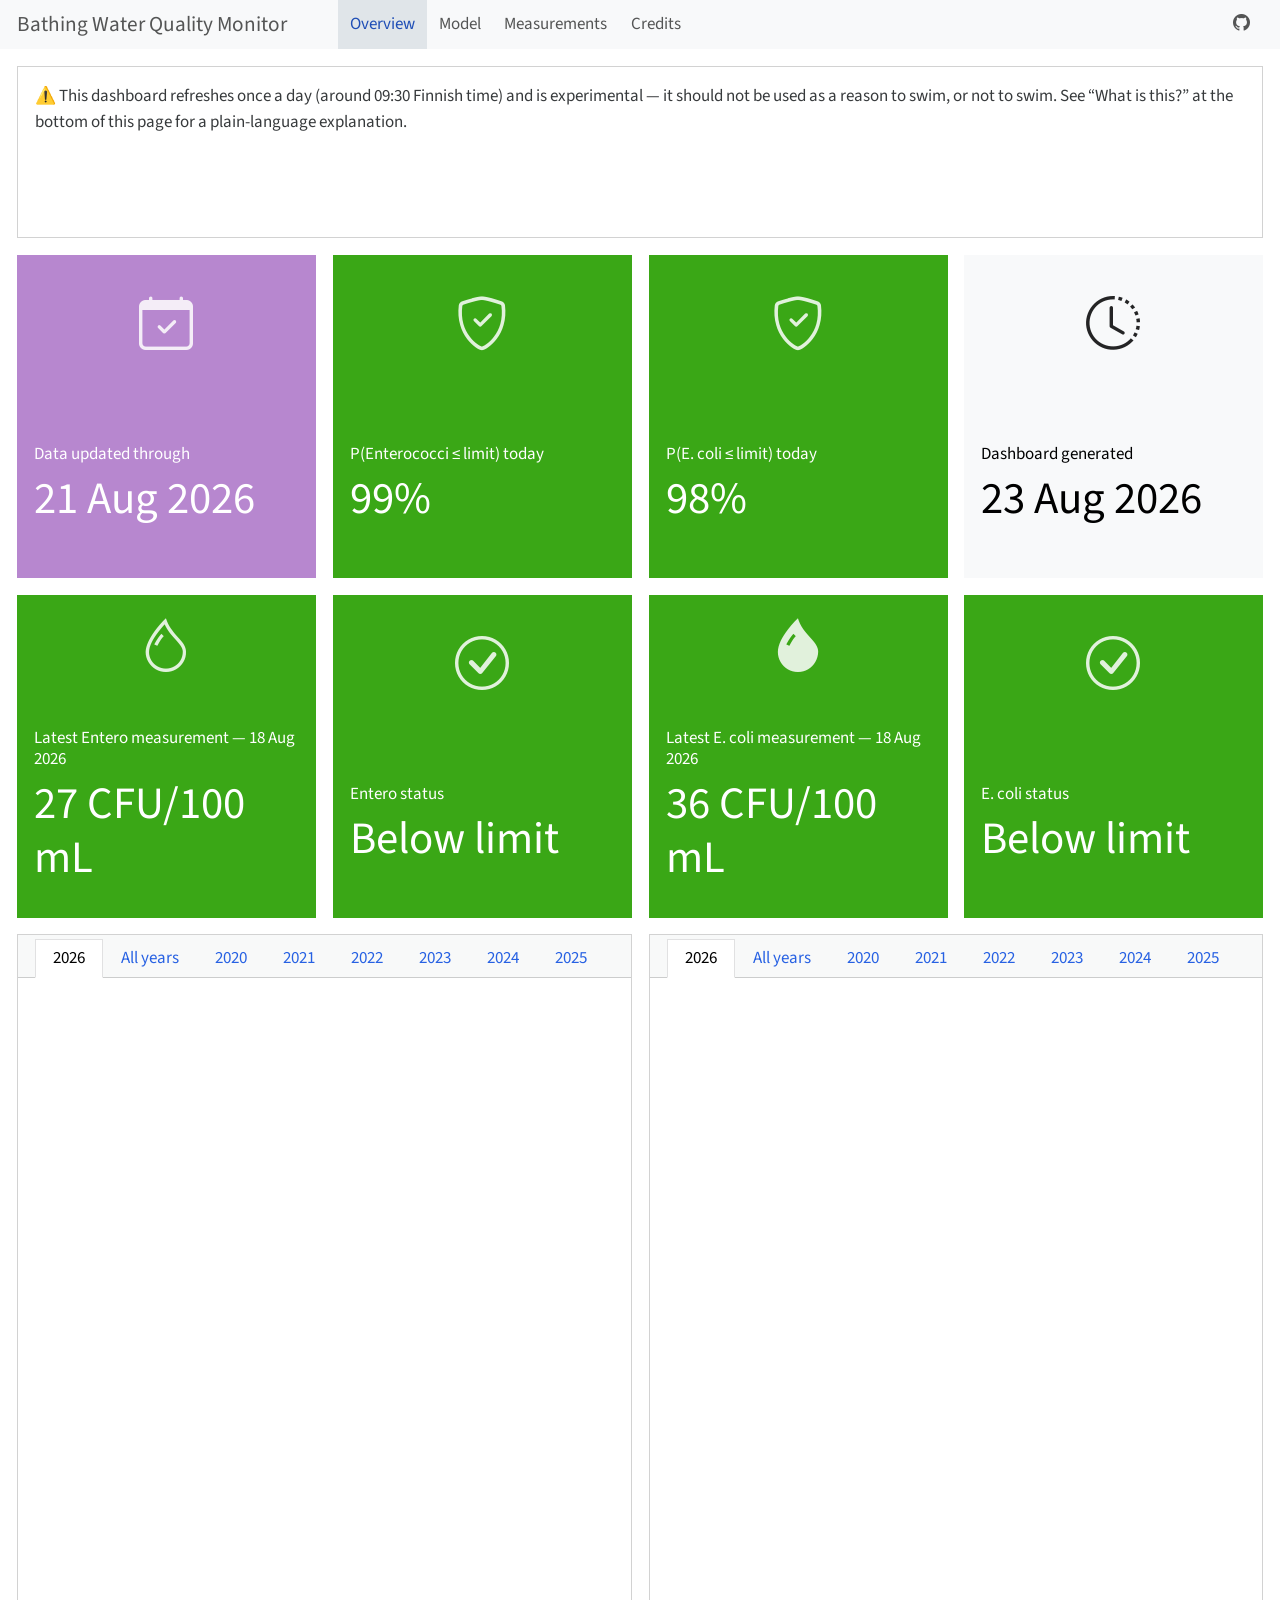
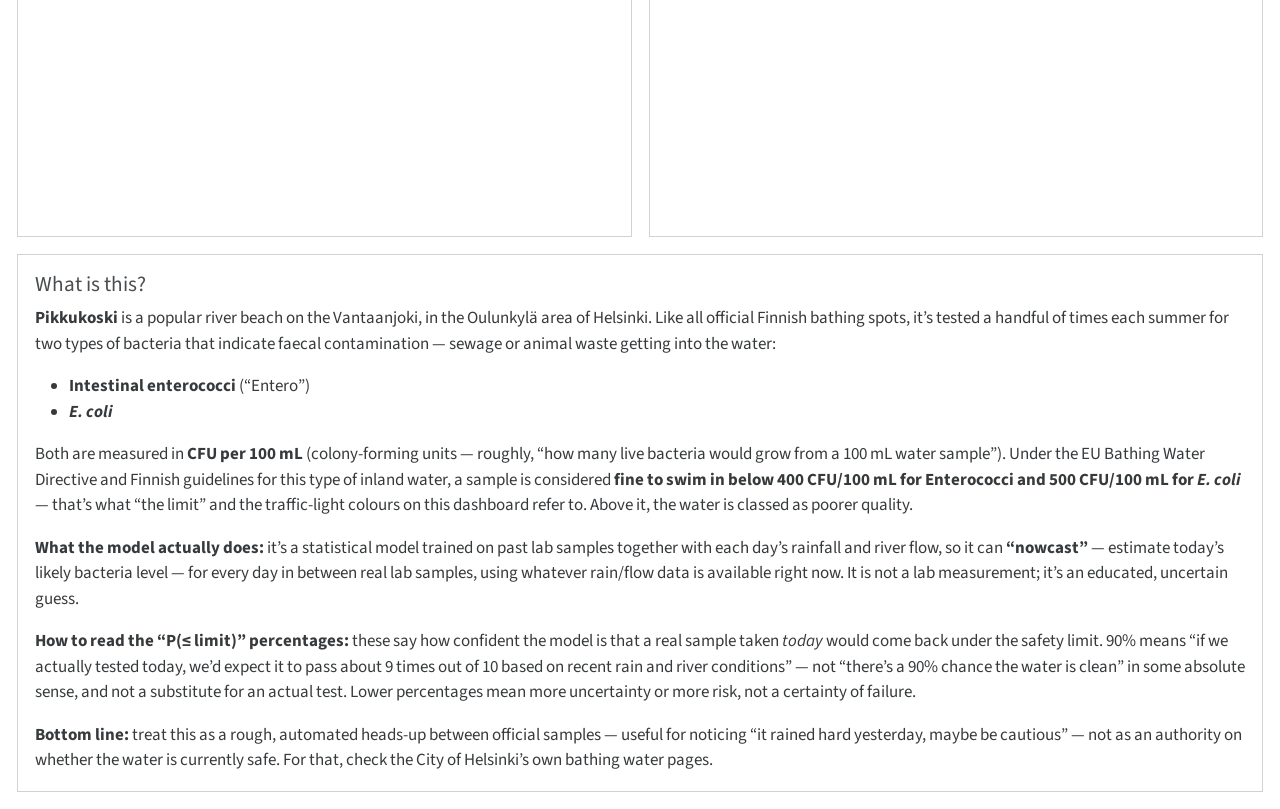
==== index.html @ 5b487291 "deploy: 3674cbbc80170cc36a4cd26c248b1ca51c5bd0d7" ====
<!DOCTYPE html>
<html xmlns="http://www.w3.org/1999/xhtml" lang="en" xml:lang="en"><head>

<meta charset="utf-8">
<meta name="generator" content="quarto-1.10.18">

<meta name="viewport" content="width=device-width, initial-scale=1.0, user-scalable=yes">


<title>Bathing Water Quality Monitor</title>
<style>
/* Default styles provided by pandoc.
** See https://pandoc.org/MANUAL.html#variables-for-html for config info.
*/
span.smallcaps{font-variant: small-caps;}
div.columns{display: flex; gap: 1.5em;}
div.column{flex: auto;}
@media screen {
div.columns{gap: min(4vw, 1.5em);}
div.column{overflow-x: auto;}
}
div.hanging-indent{margin-left: 1.5em; text-indent: -1.5em;}
ul.task-list{list-style: none;}
ul.task-list li input[type="checkbox"] {
  width: 0.8em;
  margin: 0 0.8em 0.2em -1em; /* quarto-specific, see https://github.com/quarto-dev/quarto-cli/issues/4556 */ 
  vertical-align: middle;
}
</style>


<script src="dashboard_files/libs/clipboard/clipboard.min.js"></script>
<script src="dashboard_files/libs/quarto-html/quarto.js" type="module"></script>
<script src="dashboard_files/libs/quarto-html/tabsets/tabsets.js" type="module"></script>
<script src="dashboard_files/libs/quarto-html/popper.min.js"></script>
<script src="dashboard_files/libs/quarto-html/tippy.umd.min.js"></script>
<script src="dashboard_files/libs/quarto-html/anchor.min.js"></script>
<link href="dashboard_files/libs/quarto-html/tippy.css" rel="stylesheet">
<link href="dashboard_files/libs/quarto-html/quarto-syntax-highlighting-64a204ab8560d761af7679ceaba22944.css" rel="stylesheet" class="quarto-color-scheme" id="quarto-text-highlighting-styles">
<link href="dashboard_files/libs/quarto-html/quarto-syntax-highlighting-dark-b85bc7c33db8c58e0ec93c3465666fed.css" rel="stylesheet" class="quarto-color-scheme quarto-color-alternate" id="quarto-text-highlighting-styles">
<link href="dashboard_files/libs/quarto-html/quarto-syntax-highlighting-64a204ab8560d761af7679ceaba22944.css" rel="stylesheet" class="quarto-color-scheme-extra" id="quarto-text-highlighting-styles">
<script src="dashboard_files/libs/bootstrap/bootstrap.min.js"></script>
<link href="dashboard_files/libs/bootstrap/bootstrap-icons.css" rel="stylesheet">
<link href="dashboard_files/libs/bootstrap/bootstrap-b0fabc291986fde6d738770ced517c16.min.css" rel="stylesheet" append-hash="true" class="quarto-color-scheme" id="quarto-bootstrap" data-mode="light">
<link href="dashboard_files/libs/bootstrap/bootstrap-dark-b0fabc291986fde6d738770ced517c16.min.css" rel="stylesheet" append-hash="true" class="quarto-color-scheme quarto-color-alternate" id="quarto-bootstrap" data-mode="light">
<link href="dashboard_files/libs/bootstrap/bootstrap-b0fabc291986fde6d738770ced517c16.min.css" rel="stylesheet" append-hash="true" class="quarto-color-scheme-extra" id="quarto-bootstrap" data-mode="light">
<script src="dashboard_files/libs/quarto-dashboard/quarto-dashboard.js"></script>
<script src="dashboard_files/libs/quarto-dashboard/stickythead.js"></script>



<script src="dashboard_files/libs/quarto-dashboard/web-components.js" type="module"></script>
<script src="dashboard_files/libs/quarto-dashboard/components.js"></script>

<link href="dashboard_files/libs/htmltools-fill-0.5.9/fill.css" rel="stylesheet">
<script src="dashboard_files/libs/htmlwidgets-1.6.4/htmlwidgets.js"></script>
<script src="dashboard_files/libs/plotly-binding-4.12.0/plotly.js"></script>
<script src="dashboard_files/libs/typedarray-0.1/typedarray.min.js"></script>
<script src="dashboard_files/libs/jquery-3.6.0/jquery-3.6.0.min.js"></script>
<link href="dashboard_files/libs/crosstalk-1.2.2/css/crosstalk.min.css" rel="stylesheet">
<script src="dashboard_files/libs/crosstalk-1.2.2/js/crosstalk.min.js"></script>
<link href="dashboard_files/libs/plotly-htmlwidgets-css-2.25.2/plotly-htmlwidgets.css" rel="stylesheet">
<script src="dashboard_files/libs/plotly-main-2.25.2/plotly-latest.min.js"></script>
<link href="dashboard_files/libs/datatables-css-0.0.0/datatables-crosstalk.css" rel="stylesheet">
<script src="dashboard_files/libs/datatables-binding-0.34.0/datatables.js"></script>
<link href="dashboard_files/libs/dt-core-1.13.6/css/jquery.dataTables.min.css" rel="stylesheet">
<link href="dashboard_files/libs/dt-core-1.13.6/css/jquery.dataTables.extra.css" rel="stylesheet">
<script src="dashboard_files/libs/dt-core-1.13.6/js/jquery.dataTables.min.js"></script>
<link href="dashboard_files/libs/nouislider-7.0.10/jquery.nouislider.min.css" rel="stylesheet">
<script src="dashboard_files/libs/nouislider-7.0.10/jquery.nouislider.min.js"></script>
<link href="dashboard_files/libs/selectize-0.12.0/selectize.bootstrap3.css" rel="stylesheet">
<script src="dashboard_files/libs/selectize-0.12.0/selectize.min.js"></script>


</head>

<body class="quarto-dashboard fullcontent quarto-light">

<header id="quarto-dashboard-header">
<nav class="navbar navbar-expand-md slim" data-bs-theme="dark">
  <div class="navbar-container container-fluid">
    <button class="navbar-toggler" type="button" data-bs-toggle="collapse" data-bs-target="#dashboard-collapse" aria-controls="dashboard-collapse" aria-expanded="false" aria-label="Toggle navigation">
      <span class="navbar-toggler-icon"></span>
    </button>    


    <div class="navbar-brand-container">


      <div class="navbar-title">
        <div class="navbar-title-text"><a href="#">Bathing Water Quality Monitor</a></div>
        
        
      </div>
    </div>
<div id="dashboard-collapse" class="navbar-collapse collapse"><ul class="navbar-nav navbar-nav-scroll me-auto" role="tablist"><li class="nav-item" role="presentation"><a id="tab-overview" class="nav-link active" data-bs-toggle="tab" role="tab" data-bs-target="#overview" data-scrolling="true" href="#overview" aria-controls="overview" aria-selected="true"><span class="nav-link-text">Overview</span></a></li><li class="nav-item" role="presentation"><a id="tab-model" class="nav-link" data-bs-toggle="tab" role="tab" data-bs-target="#model" data-scrolling="true" href="#model" aria-controls="model" aria-selected="false"><span class="nav-link-text">Model</span></a></li><li class="nav-item" role="presentation"><a id="tab-measurements" class="nav-link" data-bs-toggle="tab" role="tab" data-bs-target="#measurements" data-scrolling="true" href="#measurements" aria-controls="measurements" aria-selected="false"><span class="nav-link-text">Measurements</span></a></li><li class="nav-item" role="presentation"><a id="tab-credits" class="nav-link" data-bs-toggle="tab" role="tab" data-bs-target="#credits" data-scrolling="true" href="#credits" aria-controls="credits" aria-selected="false"><span class="nav-link-text">Credits</span></a></li></ul><div class="quarto-dashboard-links"><a class="quarto-dashboard-link" href="#"><i class="bi bi-github"></i></a></div></div></div>
</nav>
</header>
<div class="page-layout-custom quarto-dashboard-content bslib-gap-spacing html-fill-container dashboard-scrolling quarto-dashboard-pages">  

<div class="bslib-grid-item html-fill-item tab-content bslib-grid" data-layout="flow" style="display: grid; grid-template-rows: minmax(3em, 1fr); grid-auto-columns: minmax(0, 1fr);">
<div id="overview" class="dashboard-page tab-pane show active html-fill-item html-fill-container" data-orientation="rows" aria-labelledby="tab-overview">
<div class="html-fill-item html-fill-container bslib-grid" style="display: grid; grid-template-rows: minmax(3em, 8fr) minmax(3em, 15fr) minmax(3em, 15fr) minmax(3em, 42fr) minmax(3em, 25fr); grid-auto-columns: minmax(0, 1fr);">
<div class="html-fill-item html-fill-container bslib-grid" style="display: grid; grid-template-columns: minmax(3em, 1fr);
grid-auto-rows: minmax(0, 1fr);">
<div class="card html-fill-item html-fill-container bslib-card" data-bslib-card-init="" data-require-bs-caller="card()" data-full-screen="false">
<div class="card-body html-fill-item html-fill-container">
<p>⚠️ This dashboard refreshes once a day (around 09:30 Finnish time) and is experimental — it should not be used as a reason to swim, or not to swim. See “What is this?” at the bottom of this page for a plain-language explanation.</p>
</div>
<bslib-tooltip placement="auto" bsoptions="[]" data-require-bs-version="5" data-require-bs-caller="tooltip()">
    <template>Expand</template>
    <span class="bslib-full-screen-enter badge rounded-pill">
        <svg xmlns="http://www.w3.org/2000/svg" viewbox="0 0 24 24" style="height:1em;width:1em;" aria-hidden="true" role="img"><path d="M20 5C20 4.4 19.6 4 19 4H13C12.4 4 12 3.6 12 3C12 2.4 12.4 2 13 2H21C21.6 2 22 2.4 22 3V11C22 11.6 21.6 12 21 12C20.4 12 20 11.6 20 11V5ZM4 19C4 19.6 4.4 20 5 20H11C11.6 20 12 20.4 12 21C12 21.6 11.6 22 11 22H3C2.4 22 2 21.6 2 21V13C2 12.4 2.4 12 3 12C3.6 12 4 12.4 4 13V19Z"></path></svg>
    </span>
</bslib-tooltip><script data-bslib-card-init="">bslib.Card.initializeAllCards();</script></div>
</div>
<div class="html-fill-item html-fill-container bslib-grid" style="display: grid; grid-template-columns: minmax(3em, 1fr) minmax(3em, 1fr) minmax(3em, 1fr) minmax(3em, 1fr);
grid-auto-rows: minmax(0, 1fr);">
<div class="card valuebox cell html-fill-item html-fill-container bslib-card bslib-value-box bg-info showcase-left-center" data-bslib-card-init="" data-require-bs-caller="card()">
<div class="card-body html-fill-item html-fill-container">
<div data-icon="calendar-check" class="html-fill-item html-fill-container value-box-grid">
<div class="value-box-showcase html-fill-item html-fill-container">

<i class="bi bi-calendar-check"></i></div>
<div class="value-box-area">
<p class="value-box-title">
Data updated through
</p>
<p class="value-box-value">
21 Aug 2026
</p>
</div>
</div>
</div>
<script data-bslib-card-init="">bslib.Card.initializeAllCards();</script></div><div class="card valuebox cell html-fill-item html-fill-container bslib-card bslib-value-box bg-success showcase-left-center" data-bslib-card-init="" data-require-bs-caller="card()">
<div class="card-body html-fill-item html-fill-container">
<div data-icon="shield-check" class="html-fill-item html-fill-container value-box-grid">
<div class="value-box-showcase html-fill-item html-fill-container">

<i class="bi bi-shield-check"></i></div>
<div class="value-box-area">
<p class="value-box-title">
P(Enterococci ≤ limit) today
</p>
<p class="value-box-value">
99%
</p>
</div>
</div>
</div>
<script data-bslib-card-init="">bslib.Card.initializeAllCards();</script></div><div class="card valuebox cell html-fill-item html-fill-container bslib-card bslib-value-box bg-success showcase-left-center" data-bslib-card-init="" data-require-bs-caller="card()">
<div class="card-body html-fill-item html-fill-container">
<div data-icon="shield-check" class="html-fill-item html-fill-container value-box-grid">
<div class="value-box-showcase html-fill-item html-fill-container">

<i class="bi bi-shield-check"></i></div>
<div class="value-box-area">
<p class="value-box-title">
P(E. coli ≤ limit) today
</p>
<p class="value-box-value">
98%
</p>
</div>
</div>
</div>
<script data-bslib-card-init="">bslib.Card.initializeAllCards();</script></div><div class="card valuebox cell html-fill-item html-fill-container bslib-card bslib-value-box bg-light showcase-left-center" data-bslib-card-init="" data-require-bs-caller="card()">
<div class="card-body html-fill-item html-fill-container">
<div data-icon="clock-history" class="html-fill-item html-fill-container value-box-grid">
<div class="value-box-showcase html-fill-item html-fill-container">

<i class="bi bi-clock-history"></i></div>
<div class="value-box-area">
<p class="value-box-title">
Dashboard generated
</p>
<p class="value-box-value">
23 Aug 2026
</p>
</div>
</div>
</div>
<script data-bslib-card-init="">bslib.Card.initializeAllCards();</script></div>
</div>
<div class="html-fill-item html-fill-container bslib-grid" style="display: grid; grid-template-columns: minmax(3em, 1fr) minmax(3em, 1fr) minmax(3em, 1fr) minmax(3em, 1fr);
grid-auto-rows: minmax(0, 1fr);">
<div class="card valuebox cell html-fill-item html-fill-container bslib-card bslib-value-box bg-success showcase-left-center" data-bslib-card-init="" data-require-bs-caller="card()">
<div class="card-body html-fill-item html-fill-container">
<div data-title="Latest Entero measurement — 18 Aug 2026" data-icon="droplet" class="html-fill-item html-fill-container value-box-grid">
<div class="value-box-showcase html-fill-item html-fill-container">

<i class="bi bi-droplet"></i></div>
<div class="value-box-area">
<p class="value-box-title">
Latest Entero measurement — 18 Aug 2026
</p>
<p class="value-box-value">
27 CFU/100 mL
</p>
</div>
</div>
</div>
<script data-bslib-card-init="">bslib.Card.initializeAllCards();</script></div><div class="card valuebox cell html-fill-item html-fill-container bslib-card bslib-value-box bg-success showcase-left-center" data-bslib-card-init="" data-require-bs-caller="card()">
<div class="card-body html-fill-item html-fill-container">
<div data-icon="check-circle" class="html-fill-item html-fill-container value-box-grid">
<div class="value-box-showcase html-fill-item html-fill-container">

<i class="bi bi-check-circle"></i></div>
<div class="value-box-area">
<p class="value-box-title">
Entero status
</p>
<p class="value-box-value">
Below limit
</p>
</div>
</div>
</div>
<script data-bslib-card-init="">bslib.Card.initializeAllCards();</script></div><div class="card valuebox cell html-fill-item html-fill-container bslib-card bslib-value-box bg-success showcase-left-center" data-bslib-card-init="" data-require-bs-caller="card()">
<div class="card-body html-fill-item html-fill-container">
<div data-title="Latest E. coli measurement — 18 Aug 2026" data-icon="droplet-fill" class="html-fill-item html-fill-container value-box-grid">
<div class="value-box-showcase html-fill-item html-fill-container">

<i class="bi bi-droplet-fill"></i></div>
<div class="value-box-area">
<p class="value-box-title">
Latest E. coli measurement — 18 Aug 2026
</p>
<p class="value-box-value">
36 CFU/100 mL
</p>
</div>
</div>
</div>
<script data-bslib-card-init="">bslib.Card.initializeAllCards();</script></div><div class="card valuebox cell html-fill-item html-fill-container bslib-card bslib-value-box bg-success showcase-left-center" data-bslib-card-init="" data-require-bs-caller="card()">
<div class="card-body html-fill-item html-fill-container">
<div data-icon="check-circle" class="html-fill-item html-fill-container value-box-grid">
<div class="value-box-showcase html-fill-item html-fill-container">

<i class="bi bi-check-circle"></i></div>
<div class="value-box-area">
<p class="value-box-title">
E. coli status
</p>
<p class="value-box-value">
Below limit
</p>
</div>
</div>
</div>
<script data-bslib-card-init="">bslib.Card.initializeAllCards();</script></div>
</div>
<div class="html-fill-item html-fill-container bslib-grid" style="display: grid; grid-template-columns: minmax(3em, 1fr) minmax(3em, 1fr);
grid-auto-rows: minmax(0, 1fr);">
<div class="card tabset html-fill-item html-fill-container bslib-card" data-bslib-card-init="" data-require-bs-caller="card()" data-full-screen="false">
<div class="card-header dashboard-card-no-title bslib-navs-card-title">

<ul class="nav nav-tabs card-header-tabs" role="tablist" data-tabsetid="card-tabset-10"><li class="nav-item" role="presentation"><a href="#card-tabset-10-1" role="tab" data-toggle="tab" data-bs-toggle="tab" data-value="2026" aria-selected="true" class="nav-link active">2026</a></li><li class="nav-item" role="presentation"><a href="#card-tabset-10-2" role="tab" data-toggle="tab" data-bs-toggle="tab" data-value="All years" aria-selected="false" class="nav-link">All years</a></li><li class="nav-item" role="presentation"><a href="#card-tabset-10-3" role="tab" data-toggle="tab" data-bs-toggle="tab" data-value="2020" aria-selected="false" class="nav-link">2020</a></li><li class="nav-item" role="presentation"><a href="#card-tabset-10-4" role="tab" data-toggle="tab" data-bs-toggle="tab" data-value="2021" aria-selected="false" class="nav-link">2021</a></li><li class="nav-item" role="presentation"><a href="#card-tabset-10-5" role="tab" data-toggle="tab" data-bs-toggle="tab" data-value="2022" aria-selected="false" class="nav-link">2022</a></li><li class="nav-item" role="presentation"><a href="#card-tabset-10-6" role="tab" data-toggle="tab" data-bs-toggle="tab" data-value="2023" aria-selected="false" class="nav-link">2023</a></li><li class="nav-item" role="presentation"><a href="#card-tabset-10-7" role="tab" data-toggle="tab" data-bs-toggle="tab" data-value="2024" aria-selected="false" class="nav-link">2024</a></li><li class="nav-item" role="presentation"><a href="#card-tabset-10-8" role="tab" data-toggle="tab" data-bs-toggle="tab" data-value="2025" aria-selected="false" class="nav-link">2025</a></li></ul></div>








<div class="tab-content html-fill-item html-fill-container" data-tabset-id="card-tabset-10"><div class="tab-pane active show html-fill-item html-fill-container" role="tabpanel" id="card-tabset-10-1"><div class="card-body html-fill-item html-fill-container" data-title="2026">
<div class="cell-output-display html-fill-item html-fill-container">
<div class="plotly html-widget html-fill-item html-fill-container" id="htmlwidget-266b0e854ffc3d73da99" style="width:100%;height:406px;"></div>
<script type="application/json" data-for="htmlwidget-266b0e854ffc3d73da99">{"x":{"visdat":{"1aa73f8a2378":["function () ","plotlyVisDat"],"1aa750a10c37":["function () ","data"],"1aa72ea2efc":["function () ","data"],"1aa73c7ae110":["function () ","data"]},"cur_data":"1aa73c7ae110","attrs":{"1aa750a10c37":{"alpha_stroke":1,"sizes":[10,100],"spans":[1,20],"x":{},"ymin":{},"ymax":{},"type":"scatter","mode":"lines","hoveron":"points","fill":"toself","fillcolor":"rgba(70,130,180,0.2)","line":{"color":"transparent"},"name":"90% CI","hoverinfo":"skip","inherit":true},"1aa72ea2efc":{"alpha_stroke":1,"sizes":[10,100],"spans":[1,20],"x":{},"y":{},"type":"scatter","mode":"lines","line":{"color":"steelblue","width":2},"name":"Model prediction","inherit":true},"1aa73c7ae110":{"alpha_stroke":1,"sizes":[10,100],"spans":[1,20],"x":{},"y":{},"type":"scatter","mode":"markers","marker":{"color":"black","size":7},"name":"Observed","text":{},"hovertemplate":"%{text}<extra><\/extra>","inherit":true},"1aa73c7ae110.1":{"alpha_stroke":1,"sizes":[10,100],"spans":[1,20],"x":["2026-06-01","2026-08-21"],"y":[400,400],"type":"scatter","mode":"lines","line":{"color":"red","dash":"dash","width":1.5},"name":"Limit: 400","hoverinfo":"skip","inherit":true}},"layout":{"margin":{"b":40,"l":60,"t":25,"r":10},"yaxis":{"domain":[0,1],"automargin":true,"title":"CFU / 100 mL","type":"log","tickformat":","},"xaxis":{"domain":[0,1],"automargin":true,"title":"","rangebreaks":[{"pattern":"day of year","bounds":[244,151]}]},"legend":{"orientation":"h","y":-0.14999999999999999},"hovermode":"x unified","showlegend":true},"source":"A","config":{"modeBarButtonsToAdd":["hoverclosest","hovercompare"],"showSendToCloud":false,"displayModeBar":false},"data":[{"fillcolor":"rgba(70,130,180,0.2)","x":["2026-06-01","2026-06-02","2026-06-03","2026-06-03","2026-06-04","2026-06-05","2026-06-06","2026-06-07","2026-06-08","2026-06-09","2026-06-10","2026-06-11","2026-06-12","2026-06-13","2026-06-14","2026-06-15","2026-06-16","2026-06-16","2026-06-17","2026-06-18","2026-06-19","2026-06-20","2026-06-21","2026-06-22","2026-06-23","2026-06-24","2026-06-25","2026-06-26","2026-06-27","2026-06-28","2026-06-29","2026-06-30","2026-07-01","2026-07-02","2026-07-03","2026-07-04","2026-07-05","2026-07-06","2026-07-07","2026-07-08","2026-07-09","2026-07-10","2026-07-11","2026-07-12","2026-07-13","2026-07-14","2026-07-15","2026-07-16","2026-07-17","2026-07-18","2026-07-19","2026-07-20","2026-07-21","2026-07-22","2026-07-23","2026-07-24","2026-07-25","2026-07-26","2026-07-27","2026-07-28","2026-07-29","2026-07-30","2026-07-31","2026-08-01","2026-08-02","2026-08-03","2026-08-04","2026-08-05","2026-08-06","2026-08-07","2026-08-08","2026-08-09","2026-08-10","2026-08-11","2026-08-12","2026-08-13","2026-08-14","2026-08-15","2026-08-16","2026-08-17","2026-08-18","2026-08-19","2026-08-20","2026-08-21","2026-08-21","2026-08-21","2026-08-20","2026-08-19","2026-08-18","2026-08-17","2026-08-16","2026-08-15","2026-08-14","2026-08-13","2026-08-12","2026-08-11","2026-08-10","2026-08-09","2026-08-08","2026-08-07","2026-08-06","2026-08-05","2026-08-04","2026-08-03","2026-08-02","2026-08-01","2026-07-31","2026-07-30","2026-07-29","2026-07-28","2026-07-27","2026-07-26","2026-07-25","2026-07-24","2026-07-23","2026-07-22","2026-07-21","2026-07-20","2026-07-19","2026-07-18","2026-07-17","2026-07-16","2026-07-15","2026-07-14","2026-07-13","2026-07-12","2026-07-11","2026-07-10","2026-07-09","2026-07-08","2026-07-07","2026-07-06","2026-07-05","2026-07-04","2026-07-03","2026-07-02","2026-07-01","2026-06-30","2026-06-29","2026-06-28","2026-06-27","2026-06-26","2026-06-25","2026-06-24","2026-06-23","2026-06-22","2026-06-21","2026-06-20","2026-06-19","2026-06-18","2026-06-17","2026-06-16","2026-06-16","2026-06-15","2026-06-14","2026-06-13","2026-06-12","2026-06-11","2026-06-10","2026-06-09","2026-06-08","2026-06-07","2026-06-06","2026-06-05","2026-06-04","2026-06-03","2026-06-03","2026-06-02","2026-06-01"],"type":"scatter","mode":"lines","hoveron":"points","fill":"toself","line":{"color":"transparent"},"name":"90% CI","hoverinfo":["skip","skip","skip","skip","skip","skip","skip","skip","skip","skip","skip","skip","skip","skip","skip","skip","skip","skip","skip","skip","skip","skip","skip","skip","skip","skip","skip","skip","skip","skip","skip","skip","skip","skip","skip","skip","skip","skip","skip","skip","skip","skip","skip","skip","skip","skip","skip","skip","skip","skip","skip","skip","skip","skip","skip","skip","skip","skip","skip","skip","skip","skip","skip","skip","skip","skip","skip","skip","skip","skip","skip","skip","skip","skip","skip","skip","skip","skip","skip","skip","skip","skip","skip","skip","skip","skip","skip","skip","skip","skip","skip","skip","skip","skip","skip","skip","skip","skip","skip","skip","skip","skip","skip","skip","skip","skip","skip","skip","skip","skip","skip","skip","skip","skip","skip","skip","skip","skip","skip","skip","skip","skip","skip","skip","skip","skip","skip","skip","skip","skip","skip","skip","skip","skip","skip","skip","skip","skip","skip","skip","skip","skip","skip","skip","skip","skip","skip","skip","skip","skip","skip","skip","skip","skip","skip","skip","skip","skip","skip","skip","skip","skip","skip","skip","skip","skip","skip","skip","skip"],"y":[0.94268166020908162,0.98506738743729561,1.1195913719416573,1.115890728460089,1.1804581583031424,2.1551302582940979,3.5528705064301644,3.5414780189587178,3.2230591239256343,5.2551427707028795,4.6192302849093521,6.7027267723155903,8.4548876249186513,22.91644436378991,28.504985170239063,37.954518682407461,27.165536392228457,26.450773405622957,43.320221385407656,35.260391326329319,24.451290244163896,18.672532112070463,14.446573559037658,11.847558979900596,12.643985646508224,14.139447549084156,16.374559216954783,17.654479291121529,14.159969895483176,14.046070223240804,12.328569885717313,11.393977682215755,9.5486141157650284,13.099743880307829,11.07152529894916,19.888087615575632,37.145044323486403,108.24933098929354,111.71392295012744,86.713947235091638,61.781237638229072,37.724557843345771,24.043192607684652,25.318956544327712,28.376901969813435,21.049110812122329,15.742499965632987,13.003201759616555,10.673135292185149,10.704499849578571,10.183666368098022,8.9925598228290475,9.4357534084360957,8.3523401127380748,7.927478508173655,8.4454049313478219,10.11683781610656,8.5484618940385637,10.273050653877096,12.655061822533346,10.021486632660482,8.6181982941776276,12.363268721222957,11.045032047495384,8.8154199767801718,8.0659135073245221,7.1699910580913837,5.7322122956645645,6.4900781098215132,5.613561043166249,4.9191283869916127,4.6907751195352967,6.9840452831768811,9.9029519128341761,7.46797171747943,5.8550096427731484,5.2648232180178818,5.1026813670334503,5.0552465432938334,4.9217735752416045,4.6224457092936024,4.0979672693085334,4.7981430488619603,4.9915666618177505,4.9915666618177505,189.8030006843729,195.80865356095427,142.01922179662091,178.22079138738974,202.6366787258556,174.40227096473541,203.72866899523748,203.11523476930645,204.55173217616169,255.73786758244935,332.17259014156377,271.35626987432022,169.75908640371182,187.20706977976459,198.87946505406981,249.77792085455209,238.32065996965025,260.4989580859592,272.13286321532712,333.84753650107535,420.14508238232128,461.96500046632701,332.91558445387034,391.43480232686466,475.5322621653275,404.50484014493128,306.80475941884697,333.02050591593434,302.25151253045129,327.85870100703693,308.50396670451147,373.86844678967526,393.31006009176548,406.48381243761327,382.92092314656293,410.89158314489089,495.97810907857797,591.62088449784244,801.89078565661737,1190.1661799953297,1007.4107704801072,964.90740458725122,1320.6280821371518,2397.9821205425847,3014.2463405757458,3831.893711921507,3675.8284882206008,1189.2104068942178,666.5701177121058,390.09926436760708,442.76743799259145,357.89546953608698,371.98320785244158,407.37458419276658,460.29535022486414,490.19263188413225,570.71678862141368,584.60169165290176,468.86194518497763,478.65174691016841,440.73385942438892,547.38547198776496,674.34120763995577,869.69261172282643,1202.2962768438615,1643.0887110866636,1047.1653607607084,910.6396221463624,1402.6493626066529,1045.8392724439752,928.30577447798157,281.23397622546707,259.69300013301563,170.66242356111476,184.99821336043723,117.95415384108288,137.79839609352902,128.58459971027241,84.689340212419637,50.435237332727112,45.595558118714429,45.414058668922628,43.122324784637001,40.009737901747386],"marker":{"color":"rgba(31,119,180,1)","line":{"color":"rgba(31,119,180,1)"}},"error_y":{"color":"rgba(31,119,180,1)"},"error_x":{"color":"rgba(31,119,180,1)"},"xaxis":"x","yaxis":"y","frame":null},{"x":["2026-06-01","2026-06-02","2026-06-03","2026-06-03","2026-06-04","2026-06-05","2026-06-06","2026-06-07","2026-06-08","2026-06-09","2026-06-10","2026-06-11","2026-06-12","2026-06-13","2026-06-14","2026-06-15","2026-06-16","2026-06-16","2026-06-17","2026-06-18","2026-06-19","2026-06-20","2026-06-21","2026-06-22","2026-06-23","2026-06-24","2026-06-25","2026-06-26","2026-06-27","2026-06-28","2026-06-29","2026-06-30","2026-07-01","2026-07-02","2026-07-03","2026-07-04","2026-07-05","2026-07-06","2026-07-07","2026-07-08","2026-07-09","2026-07-10","2026-07-11","2026-07-12","2026-07-13","2026-07-14","2026-07-15","2026-07-16","2026-07-17","2026-07-18","2026-07-19","2026-07-20","2026-07-21","2026-07-22","2026-07-23","2026-07-24","2026-07-25","2026-07-26","2026-07-27","2026-07-28","2026-07-29","2026-07-30","2026-07-31","2026-08-01","2026-08-02","2026-08-03","2026-08-04","2026-08-05","2026-08-06","2026-08-07","2026-08-08","2026-08-09","2026-08-10","2026-08-11","2026-08-12","2026-08-13","2026-08-14","2026-08-15","2026-08-16","2026-08-17","2026-08-18","2026-08-19","2026-08-20","2026-08-21"],"y":[6.0198304833555421,6.3854347813600452,7.1144004458533772,6.9669211037136414,7.6959400888380003,13.364336060196385,21.954438636752073,21.947625781186986,18.923180755103527,30.41423833686483,27.513116060087192,40.315315685880215,49.254930541511165,146.41288858831678,178.03807265992933,226.61684621484977,162.63309822958442,159.19346613672485,267.87518840877391,207.02984672656825,152.0011568955974,116.31287951073379,87.530754211224377,75.206283876832359,76.130786361614355,81.903097527927372,97.839132888195095,102.18118430548002,88.502166190495288,80.818056471606482,74.095322473498712,64.35407742544723,60.901862477511578,76.972265608720775,68.881324465329953,114.42221987622035,208.51924075112672,627.54786695417749,649.24657349419601,517.0447563611516,375.802554835188,223.8691451483831,154.87600994389683,169.55800301083593,183.33174633170168,130.71459321775441,97.057958185011017,81.471532584828893,66.301513224776585,65.372649730036514,63.419383205365342,57.524830767079052,58.557235774636041,50.654145217938542,50.773104094639038,49.835231176248058,56.124314625406519,51.578233622764714,66.283723241899423,76.974799525478986,62.719737897825382,53.343264073049923,74.009784716155863,67.869524173165871,56.451103615868732,47.164221764317659,43.841098870847354,38.606035706900755,39.14874440354447,33.56627023392079,30.959116703538029,28.632319684330529,43.413297270206499,58.940799631468565,44.943708270942501,35.092337756135692,33.358879485656054,32.859090724316246,29.473354415483563,31.693227205814512,27.901745852261325,24.782491919554637,30.53030627067108,32.071814386687549],"type":"scatter","mode":"lines","line":{"color":"steelblue","width":2},"name":"Model prediction","marker":{"color":"rgba(255,127,14,1)","line":{"color":"rgba(255,127,14,1)"}},"error_y":{"color":"rgba(255,127,14,1)"},"error_x":{"color":"rgba(255,127,14,1)"},"xaxis":"x","yaxis":"y","frame":null},{"x":["2026-06-03","2026-06-03","2026-06-12","2026-06-16","2026-06-16","2026-06-23","2026-07-01","2026-07-08","2026-07-10","2026-07-15","2026-07-22","2026-08-04","2026-08-18"],"y":[1,2,200,200,110,57,64,400,420,2,59,5,27],"type":"scatter","mode":"markers","marker":{"color":"black","size":7,"line":{"color":"rgba(44,160,44,1)"}},"name":"Observed","text":["03 Jun 2026<br>Measured: 1 CFU/100 mL","03 Jun 2026<br>Measured: 2 CFU/100 mL","12 Jun 2026<br>Measured: 200 CFU/100 mL","16 Jun 2026<br>Measured: 200 CFU/100 mL","16 Jun 2026<br>Measured: 110 CFU/100 mL","23 Jun 2026<br>Measured: 57 CFU/100 mL","01 Jul 2026<br>Measured: 64 CFU/100 mL","08 Jul 2026<br>Measured: 400 CFU/100 mL","10 Jul 2026<br>Measured: 420 CFU/100 mL","15 Jul 2026<br>Measured: 2 CFU/100 mL","22 Jul 2026<br>Measured: 59 CFU/100 mL","04 Aug 2026<br>Measured: 5 CFU/100 mL","18 Aug 2026<br>Measured: 27 CFU/100 mL"],"hovertemplate":["%{text}<extra><\/extra>","%{text}<extra><\/extra>","%{text}<extra><\/extra>","%{text}<extra><\/extra>","%{text}<extra><\/extra>","%{text}<extra><\/extra>","%{text}<extra><\/extra>","%{text}<extra><\/extra>","%{text}<extra><\/extra>","%{text}<extra><\/extra>","%{text}<extra><\/extra>","%{text}<extra><\/extra>","%{text}<extra><\/extra>"],"error_y":{"color":"rgba(44,160,44,1)"},"error_x":{"color":"rgba(44,160,44,1)"},"line":{"color":"rgba(44,160,44,1)"},"xaxis":"x","yaxis":"y","frame":null},{"x":["2026-06-01","2026-08-21"],"y":[400,400],"type":"scatter","mode":"lines","line":{"color":"red","dash":"dash","width":1.5},"name":"Limit: 400","hoverinfo":["skip","skip"],"marker":{"color":"rgba(214,39,40,1)","line":{"color":"rgba(214,39,40,1)"}},"error_y":{"color":"rgba(214,39,40,1)"},"error_x":{"color":"rgba(214,39,40,1)"},"xaxis":"x","yaxis":"y","frame":null}],"highlight":{"on":"plotly_click","persistent":false,"dynamic":false,"selectize":false,"opacityDim":0.20000000000000001,"selected":{"opacity":1},"debounce":0},"shinyEvents":["plotly_hover","plotly_click","plotly_selected","plotly_relayout","plotly_brushed","plotly_brushing","plotly_clickannotation","plotly_doubleclick","plotly_deselect","plotly_afterplot","plotly_sunburstclick"],"base_url":"https://plot.ly"},"evals":[],"jsHooks":[]}</script>
</div>
</div></div><div class="tab-pane html-fill-item html-fill-container" role="tabpanel" id="card-tabset-10-2"><div class="card-body html-fill-item html-fill-container" data-title="All years">
<div class="cell-output-display html-fill-item html-fill-container">
<div class="plotly html-widget html-fill-item html-fill-container" id="htmlwidget-f3f450945fb69e5e7149" style="width:100%;height:406px;"></div>
<script type="application/json" data-for="htmlwidget-f3f450945fb69e5e7149">{"x":{"visdat":{"1aa746e3c8a7":["function () ","plotlyVisDat"],"1aa7537a8b7f":["function () ","data"],"1aa75d2e1ffa":["function () ","data"],"1aa73504c2ed":["function () ","data"]},"cur_data":"1aa73504c2ed","attrs":{"1aa7537a8b7f":{"alpha_stroke":1,"sizes":[10,100],"spans":[1,20],"x":{},"ymin":{},"ymax":{},"type":"scatter","mode":"lines","hoveron":"points","fill":"toself","fillcolor":"rgba(70,130,180,0.2)","line":{"color":"transparent"},"name":"90% CI","hoverinfo":"skip","inherit":true},"1aa75d2e1ffa":{"alpha_stroke":1,"sizes":[10,100],"spans":[1,20],"x":{},"y":{},"type":"scatter","mode":"lines","line":{"color":"steelblue","width":2},"name":"Model prediction","inherit":true},"1aa73504c2ed":{"alpha_stroke":1,"sizes":[10,100],"spans":[1,20],"x":{},"y":{},"type":"scatter","mode":"markers","marker":{"color":"black","size":7},"name":"Observed","text":{},"hovertemplate":"%{text}<extra><\/extra>","inherit":true},"1aa73504c2ed.1":{"alpha_stroke":1,"sizes":[10,100],"spans":[1,20],"x":["2020-06-01","2026-08-21"],"y":[400,400],"type":"scatter","mode":"lines","line":{"color":"red","dash":"dash","width":1.5},"name":"Limit: 400","hoverinfo":"skip","inherit":true}},"layout":{"margin":{"b":40,"l":60,"t":25,"r":10},"yaxis":{"domain":[0,1],"automargin":true,"title":"CFU / 100 mL","type":"log","tickformat":","},"xaxis":{"domain":[0,1],"automargin":true,"title":"","rangebreaks":[{"pattern":"day of year","bounds":[244,151]}]},"legend":{"orientation":"h","y":-0.14999999999999999},"hovermode":"x unified","showlegend":true},"source":"A","config":{"modeBarButtonsToAdd":["hoverclosest","hovercompare"],"showSendToCloud":false,"displayModeBar":false},"data":[{"fillcolor":"rgba(70,130,180,0.2)","x":["2020-06-01","2020-06-02","2020-06-03","2020-06-04","2020-06-05","2020-06-06","2020-06-07","2020-06-08","2020-06-09","2020-06-10","2020-06-11","2020-06-12","2020-06-13","2020-06-14","2020-06-15","2020-06-16","2020-06-17","2020-06-18","2020-06-19","2020-06-20","2020-06-21","2020-06-22","2020-06-23","2020-06-24","2020-06-25","2020-06-26","2020-06-27","2020-06-28","2020-06-29","2020-06-30","2020-07-01","2020-07-02","2020-07-03","2020-07-04","2020-07-05","2020-07-06","2020-07-07","2020-07-08","2020-07-09","2020-07-10","2020-07-11","2020-07-12","2020-07-13","2020-07-14","2020-07-15","2020-07-16","2020-07-17","2020-07-18","2020-07-19","2020-07-20","2020-07-21","2020-07-22","2020-07-23","2020-07-24","2020-07-25","2020-07-26","2020-07-27","2020-07-28","2020-07-29","2020-07-30","2020-07-31","2020-08-01","2020-08-02","2020-08-03","2020-08-04","2020-08-05","2020-08-06","2020-08-07","2020-08-08","2020-08-09","2020-08-10","2020-08-11","2020-08-12","2020-08-13","2020-08-14","2020-08-15","2020-08-16","2020-08-17","2020-08-18","2020-08-19","2020-08-20","2020-08-21","2020-08-22","2020-08-23","2020-08-24","2020-08-25","2020-08-26","2020-08-27","2020-08-28","2020-08-29","2020-08-30","2020-08-31","2021-06-01","2021-06-02","2021-06-03","2021-06-04","2021-06-05","2021-06-06","2021-06-07","2021-06-08","2021-06-09","2021-06-10","2021-06-11","2021-06-12","2021-06-13","2021-06-14","2021-06-15","2021-06-16","2021-06-17","2021-06-18","2021-06-19","2021-06-20","2021-06-21","2021-06-22","2021-06-23","2021-06-24","2021-06-25","2021-06-26","2021-06-27","2021-06-28","2021-06-29","2021-06-30","2021-07-01","2021-07-02","2021-07-03","2021-07-04","2021-07-05","2021-07-06","2021-07-07","2021-07-08","2021-07-09","2021-07-10","2021-07-11","2021-07-12","2021-07-13","2021-07-14","2021-07-15","2021-07-16","2021-07-17","2021-07-18","2021-07-19","2021-07-20","2021-07-21","2021-07-22","2021-07-23","2021-07-24","2021-07-25","2021-07-26","2021-07-27","2021-07-28","2021-07-29","2021-07-30","2021-07-31","2021-08-01","2021-08-02","2021-08-03","2021-08-04","2021-08-05","2021-08-06","2021-08-07","2021-08-08","2021-08-09","2021-08-10","2021-08-11","2021-08-12","2021-08-13","2021-08-14","2021-08-15","2021-08-16","2021-08-17","2021-08-18","2021-08-19","2021-08-20","2021-08-21","2021-08-22","2021-08-23","2021-08-24","2021-08-25","2021-08-26","2021-08-27","2021-08-28","2021-08-29","2021-08-30","2021-08-31","2022-06-01","2022-06-02","2022-06-03","2022-06-04","2022-06-05","2022-06-06","2022-06-07","2022-06-08","2022-06-09","2022-06-10","2022-06-11","2022-06-12","2022-06-13","2022-06-14","2022-06-15","2022-06-16","2022-06-17","2022-06-18","2022-06-19","2022-06-20","2022-06-21","2022-06-22","2022-06-23","2022-06-24","2022-06-25","2022-06-26","2022-06-27","2022-06-28","2022-06-29","2022-06-30","2022-07-01","2022-07-02","2022-07-03","2022-07-04","2022-07-05","2022-07-06","2022-07-07","2022-07-08","2022-07-09","2022-07-10","2022-07-11","2022-07-12","2022-07-13","2022-07-14","2022-07-15","2022-07-16","2022-07-17","2022-07-18","2022-07-19","2022-07-20","2022-07-21","2022-07-22","2022-07-23","2022-07-24","2022-07-25","2022-07-26","2022-07-27","2022-07-28","2022-07-29","2022-07-30","2022-07-31","2022-08-01","2022-08-02","2022-08-03","2022-08-04","2022-08-05","2022-08-06","2022-08-07","2022-08-08","2022-08-09","2022-08-10","2022-08-11","2022-08-12","2022-08-13","2022-08-14","2022-08-15","2022-08-16","2022-08-17","2022-08-18","2022-08-19","2022-08-20","2022-08-21","2022-08-22","2022-08-23","2022-08-24","2022-08-25","2022-08-26","2022-08-27","2022-08-28","2022-08-29","2022-08-30","2022-08-31","2023-06-01","2023-06-02","2023-06-03","2023-06-04","2023-06-05","2023-06-06","2023-06-07","2023-06-08","2023-06-09","2023-06-10","2023-06-11","2023-06-12","2023-06-13","2023-06-14","2023-06-15","2023-06-16","2023-06-17","2023-06-18","2023-06-19","2023-06-20","2023-06-21","2023-06-22","2023-06-23","2023-06-24","2023-06-25","2023-06-26","2023-06-27","2023-06-28","2023-06-29","2023-06-30","2023-07-01","2023-07-02","2023-07-03","2023-07-04","2023-07-05","2023-07-06","2023-07-07","2023-07-08","2023-07-09","2023-07-10","2023-07-11","2023-07-12","2023-07-13","2023-07-14","2023-07-15","2023-07-16","2023-07-17","2023-07-18","2023-07-19","2023-07-20","2023-07-21","2023-07-22","2023-07-23","2023-07-24","2023-07-25","2023-07-26","2023-07-27","2023-07-28","2023-07-29","2023-07-30","2023-07-31","2023-08-01","2023-08-02","2023-08-03","2023-08-04","2023-08-05","2023-08-06","2023-08-07","2023-08-08","2023-08-09","2023-08-10","2023-08-11","2023-08-12","2023-08-13","2023-08-14","2023-08-15","2023-08-16","2023-08-17","2023-08-18","2023-08-19","2023-08-20","2023-08-21","2023-08-22","2023-08-23","2023-08-24","2023-08-25","2023-08-26","2023-08-27","2023-08-28","2023-08-29","2023-08-30","2023-08-31","2024-06-01","2024-06-02","2024-06-03","2024-06-04","2024-06-05","2024-06-06","2024-06-07","2024-06-08","2024-06-09","2024-06-10","2024-06-11","2024-06-12","2024-06-13","2024-06-14","2024-06-15","2024-06-16","2024-06-17","2024-06-18","2024-06-19","2024-06-20","2024-06-21","2024-06-22","2024-06-23","2024-06-24","2024-06-25","2024-06-26","2024-06-27","2024-06-28","2024-06-29","2024-06-30","2024-07-01","2024-07-02","2024-07-03","2024-07-04","2024-07-05","2024-07-06","2024-07-07","2024-07-08","2024-07-09","2024-07-10","2024-07-11","2024-07-12","2024-07-13","2024-07-14","2024-07-15","2024-07-16","2024-07-17","2024-07-18","2024-07-19","2024-07-20","2024-07-21","2024-07-22","2024-07-23","2024-07-24","2024-07-25","2024-07-26","2024-07-27","2024-07-28","2024-07-29","2024-07-30","2024-07-31","2024-08-01","2024-08-02","2024-08-03","2024-08-04","2024-08-05","2024-08-06","2024-08-07","2024-08-08","2024-08-09","2024-08-10","2024-08-11","2024-08-12","2024-08-13","2024-08-14","2024-08-15","2024-08-16","2024-08-17","2024-08-18","2024-08-19","2024-08-20","2024-08-21","2024-08-22","2024-08-23","2024-08-24","2024-08-25","2024-08-26","2024-08-27","2024-08-28","2024-08-29","2024-08-30","2024-08-31","2025-06-01","2025-06-02","2025-06-03","2025-06-04","2025-06-05","2025-06-06","2025-06-07","2025-06-08","2025-06-09","2025-06-10","2025-06-11","2025-06-12","2025-06-13","2025-06-14","2025-06-15","2025-06-16","2025-06-17","2025-06-18","2025-06-19","2025-06-20","2025-06-21","2025-06-22","2025-06-23","2025-06-24","2025-06-25","2025-06-26","2025-06-27","2025-06-28","2025-06-29","2025-06-30","2025-07-01","2025-07-02","2025-07-03","2025-07-04","2025-07-05","2025-07-06","2025-07-07","2025-07-08","2025-07-09","2025-07-10","2025-07-11","2025-07-12","2025-07-13","2025-07-14","2025-07-15","2025-07-16","2025-07-17","2025-07-18","2025-07-19","2025-07-20","2025-07-21","2025-07-22","2025-07-23","2025-07-24","2025-07-25","2025-07-26","2025-07-27","2025-07-28","2025-07-29","2025-07-30","2025-07-31","2025-08-01","2025-08-02","2025-08-03","2025-08-04","2025-08-05","2025-08-06","2025-08-07","2025-08-08","2025-08-09","2025-08-10","2025-08-11","2025-08-12","2025-08-13","2025-08-14","2025-08-15","2025-08-16","2025-08-17","2025-08-18","2025-08-19","2025-08-20","2025-08-21","2025-08-22","2025-08-23","2025-08-24","2025-08-25","2025-08-26","2025-08-27","2025-08-28","2025-08-29","2025-08-30","2025-08-31","2026-06-01","2026-06-02","2026-06-03","2026-06-03","2026-06-04","2026-06-05","2026-06-06","2026-06-07","2026-06-08","2026-06-09","2026-06-10","2026-06-11","2026-06-12","2026-06-13","2026-06-14","2026-06-15","2026-06-16","2026-06-16","2026-06-17","2026-06-18","2026-06-19","2026-06-20","2026-06-21","2026-06-22","2026-06-23","2026-06-24","2026-06-25","2026-06-26","2026-06-27","2026-06-28","2026-06-29","2026-06-30","2026-07-01","2026-07-02","2026-07-03","2026-07-04","2026-07-05","2026-07-06","2026-07-07","2026-07-08","2026-07-09","2026-07-10","2026-07-11","2026-07-12","2026-07-13","2026-07-14","2026-07-15","2026-07-16","2026-07-17","2026-07-18","2026-07-19","2026-07-20","2026-07-21","2026-07-22","2026-07-23","2026-07-24","2026-07-25","2026-07-26","2026-07-27","2026-07-28","2026-07-29","2026-07-30","2026-07-31","2026-08-01","2026-08-02","2026-08-03","2026-08-04","2026-08-05","2026-08-06","2026-08-07","2026-08-08","2026-08-09","2026-08-10","2026-08-11","2026-08-12","2026-08-13","2026-08-14","2026-08-15","2026-08-16","2026-08-17","2026-08-18","2026-08-19","2026-08-20","2026-08-21","2026-08-21","2026-08-21","2026-08-20","2026-08-19","2026-08-18","2026-08-17","2026-08-16","2026-08-15","2026-08-14","2026-08-13","2026-08-12","2026-08-11","2026-08-10","2026-08-09","2026-08-08","2026-08-07","2026-08-06","2026-08-05","2026-08-04","2026-08-03","2026-08-02","2026-08-01","2026-07-31","2026-07-30","2026-07-29","2026-07-28","2026-07-27","2026-07-26","2026-07-25","2026-07-24","2026-07-23","2026-07-22","2026-07-21","2026-07-20","2026-07-19","2026-07-18","2026-07-17","2026-07-16","2026-07-15","2026-07-14","2026-07-13","2026-07-12","2026-07-11","2026-07-10","2026-07-09","2026-07-08","2026-07-07","2026-07-06","2026-07-05","2026-07-04","2026-07-03","2026-07-02","2026-07-01","2026-06-30","2026-06-29","2026-06-28","2026-06-27","2026-06-26","2026-06-25","2026-06-24","2026-06-23","2026-06-22","2026-06-21","2026-06-20","2026-06-19","2026-06-18","2026-06-17","2026-06-16","2026-06-16","2026-06-15","2026-06-14","2026-06-13","2026-06-12","2026-06-11","2026-06-10","2026-06-09","2026-06-08","2026-06-07","2026-06-06","2026-06-05","2026-06-04","2026-06-03","2026-06-03","2026-06-02","2026-06-01","2025-08-31","2025-08-30","2025-08-29","2025-08-28","2025-08-27","2025-08-26","2025-08-25","2025-08-24","2025-08-23","2025-08-22","2025-08-21","2025-08-20","2025-08-19","2025-08-18","2025-08-17","2025-08-16","2025-08-15","2025-08-14","2025-08-13","2025-08-12","2025-08-11","2025-08-10","2025-08-09","2025-08-08","2025-08-07","2025-08-06","2025-08-05","2025-08-04","2025-08-03","2025-08-02","2025-08-01","2025-07-31","2025-07-30","2025-07-29","2025-07-28","2025-07-27","2025-07-26","2025-07-25","2025-07-24","2025-07-23","2025-07-22","2025-07-21","2025-07-20","2025-07-19","2025-07-18","2025-07-17","2025-07-16","2025-07-15","2025-07-14","2025-07-13","2025-07-12","2025-07-11","2025-07-10","2025-07-09","2025-07-08","2025-07-07","2025-07-06","2025-07-05","2025-07-04","2025-07-03","2025-07-02","2025-07-01","2025-06-30","2025-06-29","2025-06-28","2025-06-27","2025-06-26","2025-06-25","2025-06-24","2025-06-23","2025-06-22","2025-06-21","2025-06-20","2025-06-19","2025-06-18","2025-06-17","2025-06-16","2025-06-15","2025-06-14","2025-06-13","2025-06-12","2025-06-11","2025-06-10","2025-06-09","2025-06-08","2025-06-07","2025-06-06","2025-06-05","2025-06-04","2025-06-03","2025-06-02","2025-06-01","2024-08-31","2024-08-30","2024-08-29","2024-08-28","2024-08-27","2024-08-26","2024-08-25","2024-08-24","2024-08-23","2024-08-22","2024-08-21","2024-08-20","2024-08-19","2024-08-18","2024-08-17","2024-08-16","2024-08-15","2024-08-14","2024-08-13","2024-08-12","2024-08-11","2024-08-10","2024-08-09","2024-08-08","2024-08-07","2024-08-06","2024-08-05","2024-08-04","2024-08-03","2024-08-02","2024-08-01","2024-07-31","2024-07-30","2024-07-29","2024-07-28","2024-07-27","2024-07-26","2024-07-25","2024-07-24","2024-07-23","2024-07-22","2024-07-21","2024-07-20","2024-07-19","2024-07-18","2024-07-17","2024-07-16","2024-07-15","2024-07-14","2024-07-13","2024-07-12","2024-07-11","2024-07-10","2024-07-09","2024-07-08","2024-07-07","2024-07-06","2024-07-05","2024-07-04","2024-07-03","2024-07-02","2024-07-01","2024-06-30","2024-06-29","2024-06-28","2024-06-27","2024-06-26","2024-06-25","2024-06-24","2024-06-23","2024-06-22","2024-06-21","2024-06-20","2024-06-19","2024-06-18","2024-06-17","2024-06-16","2024-06-15","2024-06-14","2024-06-13","2024-06-12","2024-06-11","2024-06-10","2024-06-09","2024-06-08","2024-06-07","2024-06-06","2024-06-05","2024-06-04","2024-06-03","2024-06-02","2024-06-01","2023-08-31","2023-08-30","2023-08-29","2023-08-28","2023-08-27","2023-08-26","2023-08-25","2023-08-24","2023-08-23","2023-08-22","2023-08-21","2023-08-20","2023-08-19","2023-08-18","2023-08-17","2023-08-16","2023-08-15","2023-08-14","2023-08-13","2023-08-12","2023-08-11","2023-08-10","2023-08-09","2023-08-08","2023-08-07","2023-08-06","2023-08-05","2023-08-04","2023-08-03","2023-08-02","2023-08-01","2023-07-31","2023-07-30","2023-07-29","2023-07-28","2023-07-27","2023-07-26","2023-07-25","2023-07-24","2023-07-23","2023-07-22","2023-07-21","2023-07-20","2023-07-19","2023-07-18","2023-07-17","2023-07-16","2023-07-15","2023-07-14","2023-07-13","2023-07-12","2023-07-11","2023-07-10","2023-07-09","2023-07-08","2023-07-07","2023-07-06","2023-07-05","2023-07-04","2023-07-03","2023-07-02","2023-07-01","2023-06-30","2023-06-29","2023-06-28","2023-06-27","2023-06-26","2023-06-25","2023-06-24","2023-06-23","2023-06-22","2023-06-21","2023-06-20","2023-06-19","2023-06-18","2023-06-17","2023-06-16","2023-06-15","2023-06-14","2023-06-13","2023-06-12","2023-06-11","2023-06-10","2023-06-09","2023-06-08","2023-06-07","2023-06-06","2023-06-05","2023-06-04","2023-06-03","2023-06-02","2023-06-01","2022-08-31","2022-08-30","2022-08-29","2022-08-28","2022-08-27","2022-08-26","2022-08-25","2022-08-24","2022-08-23","2022-08-22","2022-08-21","2022-08-20","2022-08-19","2022-08-18","2022-08-17","2022-08-16","2022-08-15","2022-08-14","2022-08-13","2022-08-12","2022-08-11","2022-08-10","2022-08-09","2022-08-08","2022-08-07","2022-08-06","2022-08-05","2022-08-04","2022-08-03","2022-08-02","2022-08-01","2022-07-31","2022-07-30","2022-07-29","2022-07-28","2022-07-27","2022-07-26","2022-07-25","2022-07-24","2022-07-23","2022-07-22","2022-07-21","2022-07-20","2022-07-19","2022-07-18","2022-07-17","2022-07-16","2022-07-15","2022-07-14","2022-07-13","2022-07-12","2022-07-11","2022-07-10","2022-07-09","2022-07-08","2022-07-07","2022-07-06","2022-07-05","2022-07-04","2022-07-03","2022-07-02","2022-07-01","2022-06-30","2022-06-29","2022-06-28","2022-06-27","2022-06-26","2022-06-25","2022-06-24","2022-06-23","2022-06-22","2022-06-21","2022-06-20","2022-06-19","2022-06-18","2022-06-17","2022-06-16","2022-06-15","2022-06-14","2022-06-13","2022-06-12","2022-06-11","2022-06-10","2022-06-09","2022-06-08","2022-06-07","2022-06-06","2022-06-05","2022-06-04","2022-06-03","2022-06-02","2022-06-01","2021-08-31","2021-08-30","2021-08-29","2021-08-28","2021-08-27","2021-08-26","2021-08-25","2021-08-24","2021-08-23","2021-08-22","2021-08-21","2021-08-20","2021-08-19","2021-08-18","2021-08-17","2021-08-16","2021-08-15","2021-08-14","2021-08-13","2021-08-12","2021-08-11","2021-08-10","2021-08-09","2021-08-08","2021-08-07","2021-08-06","2021-08-05","2021-08-04","2021-08-03","2021-08-02","2021-08-01","2021-07-31","2021-07-30","2021-07-29","2021-07-28","2021-07-27","2021-07-26","2021-07-25","2021-07-24","2021-07-23","2021-07-22","2021-07-21","2021-07-20","2021-07-19","2021-07-18","2021-07-17","2021-07-16","2021-07-15","2021-07-14","2021-07-13","2021-07-12","2021-07-11","2021-07-10","2021-07-09","2021-07-08","2021-07-07","2021-07-06","2021-07-05","2021-07-04","2021-07-03","2021-07-02","2021-07-01","2021-06-30","2021-06-29","2021-06-28","2021-06-27","2021-06-26","2021-06-25","2021-06-24","2021-06-23","2021-06-22","2021-06-21","2021-06-20","2021-06-19","2021-06-18","2021-06-17","2021-06-16","2021-06-15","2021-06-14","2021-06-13","2021-06-12","2021-06-11","2021-06-10","2021-06-09","2021-06-08","2021-06-07","2021-06-06","2021-06-05","2021-06-04","2021-06-03","2021-06-02","2021-06-01","2020-08-31","2020-08-30","2020-08-29","2020-08-28","2020-08-27","2020-08-26","2020-08-25","2020-08-24","2020-08-23","2020-08-22","2020-08-21","2020-08-20","2020-08-19","2020-08-18","2020-08-17","2020-08-16","2020-08-15","2020-08-14","2020-08-13","2020-08-12","2020-08-11","2020-08-10","2020-08-09","2020-08-08","2020-08-07","2020-08-06","2020-08-05","2020-08-04","2020-08-03","2020-08-02","2020-08-01","2020-07-31","2020-07-30","2020-07-29","2020-07-28","2020-07-27","2020-07-26","2020-07-25","2020-07-24","2020-07-23","2020-07-22","2020-07-21","2020-07-20","2020-07-19","2020-07-18","2020-07-17","2020-07-16","2020-07-15","2020-07-14","2020-07-13","2020-07-12","2020-07-11","2020-07-10","2020-07-09","2020-07-08","2020-07-07","2020-07-06","2020-07-05","2020-07-04","2020-07-03","2020-07-02","2020-07-01","2020-06-30","2020-06-29","2020-06-28","2020-06-27","2020-06-26","2020-06-25","2020-06-24","2020-06-23","2020-06-22","2020-06-21","2020-06-20","2020-06-19","2020-06-18","2020-06-17","2020-06-16","2020-06-15","2020-06-14","2020-06-13","2020-06-12","2020-06-11","2020-06-10","2020-06-09","2020-06-08","2020-06-07","2020-06-06","2020-06-05","2020-06-04","2020-06-03","2020-06-02","2020-06-01"],"type":"scatter","mode":"lines","hoveron":"points","fill":"toself","line":{"color":"transparent"},"name":"90% CI","hoverinfo":["skip","skip","skip","skip","skip","skip","skip","skip","skip","skip","skip","skip","skip","skip","skip","skip","skip","skip","skip","skip","skip","skip","skip","skip","skip","skip","skip","skip","skip","skip","skip","skip","skip","skip","skip","skip","skip","skip","skip","skip","skip","skip","skip","skip","skip","skip","skip","skip","skip","skip","skip","skip","skip","skip","skip","skip","skip","skip","skip","skip","skip","skip","skip","skip","skip","skip","skip","skip","skip","skip","skip","skip","skip","skip","skip","skip","skip","skip","skip","skip","skip","skip","skip","skip","skip","skip","skip","skip","skip","skip","skip","skip","skip","skip","skip","skip","skip","skip","skip","skip","skip","skip","skip","skip","skip","skip","skip","skip","skip","skip","skip","skip","skip","skip","skip","skip","skip","skip","skip","skip","skip","skip","skip","skip","skip","skip","skip","skip","skip","skip","skip","skip","skip","skip","skip","skip","skip","skip","skip","skip","skip","skip","skip","skip","skip","skip","skip","skip","skip","skip","skip","skip","skip","skip","skip","skip","skip","skip","skip","skip","skip","skip","skip","skip","skip","skip","skip","skip","skip","skip","skip","skip","skip","skip","skip","skip","skip","skip","skip","skip","skip","skip","skip","skip","skip","skip","skip","skip","skip","skip","skip","skip","skip","skip","skip","skip","skip","skip","skip","skip","skip","skip","skip","skip","skip","skip","skip","skip","skip","skip","skip","skip","skip","skip","skip","skip","skip","skip","skip","skip","skip","skip","skip","skip","skip","skip","skip","skip","skip","skip","skip","skip","skip","skip","skip","skip","skip","skip","skip","skip","skip","skip","skip","skip","skip","skip","skip","skip","skip","skip","skip","skip","skip","skip","skip","skip","skip","skip","skip","skip","skip","skip","skip","skip","skip","skip","skip","skip","skip","skip","skip","skip","skip","skip","skip","skip","skip","skip","skip","skip","skip","skip","skip","skip","skip","skip","skip","skip","skip","skip","skip","skip","skip","skip","skip","skip","skip","skip","skip","skip","skip","skip","skip","skip","skip","skip","skip","skip","skip","skip","skip","skip","skip","skip","skip","skip","skip","skip","skip","skip","skip","skip","skip","skip","skip","skip","skip","skip","skip","skip","skip","skip","skip","skip","skip","skip","skip","skip","skip","skip","skip","skip","skip","skip","skip","skip","skip","skip","skip","skip","skip","skip","skip","skip","skip","skip","skip","skip","skip","skip","skip","skip","skip","skip","skip","skip","skip","skip","skip","skip","skip","skip","skip","skip","skip","skip","skip","skip","skip","skip","skip","skip","skip","skip","skip","skip","skip","skip","skip","skip","skip","skip","skip","skip","skip","skip","skip","skip","skip","skip","skip","skip","skip","skip","skip","skip","skip","skip","skip","skip","skip","skip","skip","skip","skip","skip","skip","skip","skip","skip","skip","skip","skip","skip","skip","skip","skip","skip","skip","skip","skip","skip","skip","skip","skip","skip","skip","skip","skip","skip","skip","skip","skip","skip","skip","skip","skip","skip","skip","skip","skip","skip","skip","skip","skip","skip","skip","skip","skip","skip","skip","skip","skip","skip","skip","skip","skip","skip","skip","skip","skip","skip","skip","skip","skip","skip","skip","skip","skip","skip","skip","skip","skip","skip","skip","skip","skip","skip","skip","skip","skip","skip","skip","skip","skip","skip","skip","skip","skip","skip","skip","skip","skip","skip","skip","skip","skip","skip","skip","skip","skip","skip","skip","skip","skip","skip","skip","skip","skip","skip","skip","skip","skip","skip","skip","skip","skip","skip","skip","skip","skip","skip","skip","skip","skip","skip","skip","skip","skip","skip","skip","skip","skip","skip","skip","skip","skip","skip","skip","skip","skip","skip","skip","skip","skip","skip","skip","skip","skip","skip","skip","skip","skip","skip","skip","skip","skip","skip","skip","skip","skip","skip","skip","skip","skip","skip","skip","skip","skip","skip","skip","skip","skip","skip","skip","skip","skip","skip","skip","skip","skip","skip","skip","skip","skip","skip","skip","skip","skip","skip","skip","skip","skip","skip","skip","skip","skip","skip","skip","skip","skip","skip","skip","skip","skip","skip","skip","skip","skip","skip","skip","skip","skip","skip","skip","skip","skip","skip","skip","skip","skip","skip","skip","skip","skip","skip","skip","skip","skip","skip","skip","skip","skip","skip","skip","skip","skip","skip","skip","skip","skip","skip","skip","skip","skip","skip","skip","skip","skip","skip","skip","skip","skip","skip","skip","skip","skip","skip","skip","skip","skip","skip","skip","skip","skip","skip","skip","skip","skip","skip","skip","skip","skip","skip","skip","skip","skip","skip","skip","skip","skip","skip","skip","skip","skip","skip","skip","skip","skip","skip","skip","skip","skip","skip","skip","skip","skip","skip","skip","skip","skip","skip","skip","skip","skip","skip","skip","skip","skip","skip","skip","skip","skip","skip","skip","skip","skip","skip","skip","skip","skip","skip","skip","skip","skip","skip","skip","skip","skip","skip","skip","skip","skip","skip","skip","skip","skip","skip","skip","skip","skip","skip","skip","skip","skip","skip","skip","skip","skip","skip","skip","skip","skip","skip","skip","skip","skip","skip","skip","skip","skip","skip","skip","skip","skip","skip","skip","skip","skip","skip","skip","skip","skip","skip","skip","skip","skip","skip","skip","skip","skip","skip","skip","skip","skip","skip","skip","skip","skip","skip","skip","skip","skip","skip","skip","skip","skip","skip","skip","skip","skip","skip","skip","skip","skip","skip","skip","skip","skip","skip","skip","skip","skip","skip","skip","skip","skip","skip","skip","skip","skip","skip","skip","skip","skip","skip","skip","skip","skip","skip","skip","skip","skip","skip","skip","skip","skip","skip","skip","skip","skip","skip","skip","skip","skip","skip","skip","skip","skip","skip","skip","skip","skip","skip","skip","skip","skip","skip","skip","skip","skip","skip","skip","skip","skip","skip","skip","skip","skip","skip","skip","skip","skip","skip","skip","skip","skip","skip","skip","skip","skip","skip","skip","skip","skip","skip","skip","skip","skip","skip","skip","skip","skip","skip","skip","skip","skip","skip","skip","skip","skip","skip","skip","skip","skip","skip","skip","skip","skip","skip","skip","skip","skip","skip","skip","skip","skip","skip","skip","skip","skip","skip","skip","skip","skip","skip","skip","skip","skip","skip","skip","skip","skip","skip","skip","skip","skip","skip","skip","skip","skip","skip","skip","skip","skip","skip","skip","skip","skip","skip","skip","skip","skip","skip","skip","skip","skip","skip","skip","skip","skip","skip","skip","skip","skip","skip","skip","skip","skip","skip","skip","skip","skip","skip","skip","skip","skip","skip","skip","skip","skip","skip","skip","skip","skip","skip","skip","skip","skip","skip","skip","skip","skip","skip","skip","skip","skip","skip","skip","skip","skip","skip","skip","skip","skip","skip","skip","skip","skip","skip","skip","skip","skip","skip","skip","skip","skip","skip","skip","skip","skip","skip","skip","skip","skip","skip","skip","skip","skip","skip","skip","skip","skip","skip","skip","skip","skip","skip","skip","skip","skip","skip","skip","skip","skip","skip","skip","skip","skip","skip","skip","skip","skip","skip","skip","skip","skip","skip","skip","skip","skip","skip","skip","skip","skip","skip","skip","skip","skip","skip","skip","skip","skip","skip","skip","skip","skip","skip","skip","skip","skip","skip","skip","skip","skip","skip","skip","skip","skip","skip","skip","skip","skip","skip","skip","skip","skip","skip","skip","skip","skip","skip","skip","skip","skip","skip","skip","skip","skip","skip","skip","skip","skip","skip","skip","skip","skip","skip","skip","skip","skip","skip","skip","skip","skip","skip","skip","skip","skip","skip","skip","skip","skip","skip","skip","skip","skip","skip","skip","skip","skip","skip","skip","skip","skip","skip","skip","skip","skip","skip","skip","skip","skip","skip","skip","skip","skip","skip","skip","skip","skip","skip","skip","skip","skip","skip","skip","skip","skip","skip","skip","skip","skip","skip","skip","skip","skip","skip","skip","skip","skip","skip","skip","skip","skip","skip","skip","skip","skip","skip","skip","skip","skip","skip","skip","skip","skip","skip","skip","skip","skip","skip","skip","skip","skip","skip","skip","skip","skip","skip","skip","skip","skip","skip","skip","skip","skip","skip","skip","skip","skip","skip","skip","skip","skip","skip","skip","skip","skip","skip","skip","skip","skip","skip","skip","skip","skip","skip","skip","skip","skip","skip","skip","skip","skip","skip","skip","skip","skip","skip","skip","skip","skip","skip","skip","skip","skip","skip","skip","skip","skip","skip","skip"],"y":[1.9844506957211736,2.2123795534653228,2.394484786494953,3.3412791519415315,5.71769363054488,7.8404190683707844,9.030275842093312,8.981473858955388,9.6036250947763353,10.02009979554396,9.7128515571987766,8.4144482476035538,7.6464489159628943,8.0233615971459979,7.2588412796023212,8.11920633650168,39.309343401041176,36.008077171877638,25.5979508936984,21.404490497075741,17.055109088304459,13.460268819409505,11.948500287226524,12.252707580123229,11.877989561608894,11.121422386091364,9.8058595972377969,9.3518660025952105,15.000454864397186,92.556488487755615,128.72281406612873,104.18856785416421,59.523116394978921,70.772354197377879,129.40316990193801,126.34350452820397,101.77356879726818,66.868201726228733,42.761194170641119,56.393146121761781,71.626821287057339,83.078705293336753,183.65304603327371,115.27987565927664,67.875428369915966,43.178009399464649,32.419165990864144,24.757376234728262,20.454833055301101,16.707943079487265,14.836876163649167,13.631877649798382,13.217151140702104,15.97776855341826,14.523681877045671,14.852517845158539,21.870452601615785,34.279689812200054,65.391280215655271,55.358063742897862,50.666920812999216,35.208455026563264,27.330848900019685,41.424354346396953,35.004348732779697,30.217052271075353,22.129170254425212,18.17429168847362,15.661241936134603,12.255528314529739,10.13671558700258,10.510400284421133,11.318355702559948,11.656370529413255,10.107153953548435,7.6924102444141207,7.6633332192478623,6.5759811810337938,5.7442475232372292,5.09396164814257,4.7968752530930594,4.9651553300422995,11.32420476749123,41.242902675993982,42.571989021221619,23.988913737979058,14.487789458500552,8.9408299165697418,5.8872362527386715,8.6142123121108565,9.8583616314555105,9.0827575751180714,6.2575097182224058,5.6456917100742388,5.7690751775113762,4.9366432680719949,4.8273262491858837,11.859057704838916,10.231323061506457,9.5612854251456607,8.4131101270475703,8.4611591025847144,8.0823224569771881,10.997388819325952,12.900794626626098,11.672130741503882,12.144801640349508,10.733616539377982,9.7216174672288425,9.5083104460288848,10.256464927887381,10.774679566609963,9.4485993834129225,11.475981683230508,21.960924060556511,20.741638737010664,18.099347459687252,16.842864356704624,19.115723801777552,13.870760979580698,12.299762624187068,18.405666890144737,14.39473784160206,12.063216881902106,11.038167089853944,9.4424557200227106,7.9715263915471599,7.7785296815361233,8.2033569407104903,8.4012842360953748,6.948174314721677,6.4930867727842498,5.8056266431557839,5.3509346778311118,5.2086202881477774,4.6796143242324542,4.7989727008822776,4.248364450831418,4.0534083501257143,3.7169119127806338,4.142566536788082,4.9740145277207297,4.4237324855364264,4.3907213120298305,4.3526607914922657,4.0922414488427874,4.1486946638604074,3.8248761552263391,10.96146985657238,19.52957609744902,16.571847554725348,23.098730508947103,24.510951686441107,21.49702211034155,17.464024414689103,12.595650818519401,9.9932059620579032,8.3957859715165242,8.1071717078993846,17.789481406399414,19.543285116322377,18.444124386606649,18.487469029351718,14.514187013159043,11.497601034916798,14.225909502144932,19.039940579766427,26.15729847175221,67.108000133814997,68.201676097949843,137.50966284399223,273.26020380010129,167.38358325554489,143.2875526592033,68.312089788495939,35.638115515551405,36.651619012675127,186.15559082678271,464.70562894889866,204.73042738824481,83.747409876335283,42.004740812334063,24.976564290506751,14.911264046861945,19.551248763234888,45.490954969211465,58.801926904910239,42.369395524090109,26.414339291567178,20.702224552341686,18.985625901263347,16.119533929050224,13.967149633040369,14.062435618737704,13.576205808545671,12.763326307253909,11.73920028470547,13.076025564026729,12.972049925202136,11.218710395700436,12.298158910719811,24.281620951345932,25.283595894729107,28.866592508682679,24.687474680625002,21.814518357550504,18.611601832257193,15.689230820264548,15.837219015885124,14.14331996110282,13.138586977257264,13.23713245182347,11.86602918571173,11.751302300984889,10.799442727730357,11.365599345634552,11.132884770123566,9.2032226575940115,9.8246722947643104,9.1619860619296141,10.10499741478581,8.7599622514990454,9.9609778454356448,9.646035792824744,8.8816179144534697,9.9397642258603494,25.215786137258771,31.11952838873939,29.479450404744021,25.397770805402548,29.534716436420997,19.595540032308687,21.807939220191049,14.642525139553278,12.389617486280176,10.271162113511901,9.1371396564616507,8.5388344908310376,7.6484064572453869,9.200112992765332,8.8986510408285291,8.1595872454266658,8.4971964830080839,8.3723609183197496,10.100210780002737,9.2362873721767915,8.4222492054907967,7.9095261992746551,7.1395147019255623,7.0364121636355428,8.3031759843014896,8.1022394258508914,35.750197358676218,21.663563059854106,15.667126392014252,11.983292410640519,9.557518064653804,8.8546462574961176,7.2909813386341229,6.2673863957007212,5.7686441329785341,5.2396961159148656,4.5550454873135333,4.8706957043678951,4.0637310173876582,3.9356355953195199,4.7434365945228576,4.0980953223177163,3.5124693646710266,3.4340964926005517,2.7176888890439006,2.3543040861232538,4.4767580140079577,3.765168896968043,2.9649597889318615,2.6966308407530724,1.2946725289854546,1.618234514619711,1.9989670888500215,2.3539832237257952,2.0175272565210847,2.1212144041739975,2.5232602705595641,2.5442642348856337,2.9593513425224307,3.3313234370587828,3.5166108990073943,4.232090887121986,4.2717671876960228,4.1301397562629774,4.7650807969358233,5.0062361755030986,4.9800218824517923,4.994825144429206,5.9659542753025656,5.4618341923990634,5.9206006269018099,6.2472200267317453,7.3182966516492227,6.2656623468022179,7.1204143097020411,7.706693973253925,6.9306272111341753,7.9141768137654118,7.5395885553856248,9.2943960730226287,13.417957174937657,26.350099660907706,48.683675948935701,34.257557920474149,22.985546564892623,17.997570069423972,13.618120317122958,35.551036433159581,24.731355622334867,16.621317854497061,12.457438192599058,10.486812486314856,8.1519296577926212,7.010103887558353,6.6612511280216671,9.1025977793144364,6.8496212691240155,6.2195773429608217,5.3831553037710718,5.0740129331770065,5.5211716516221463,5.1373419739491339,4.7690616369568595,5.0873478292801551,7.2867227817094609,6.8768877668112642,6.2774628527423468,5.7871418975897404,11.250794954342892,13.337541771514919,17.19881257409822,45.630387913275094,86.02348135252133,87.38817600949605,78.202146502265194,60.272950194979259,37.619881287336057,28.850436970006719,19.667140338480639,14.421318971187461,19.746162125442172,13.127945949054514,9.3419703002424406,8.7874565662386743,7.8364857114523829,7.0414664152278972,7.4062281962719583,8.1259508664507418,6.1207764792394839,5.4164007577442472,4.9791249410019933,4.6697717301925836,5.3029259776128486,4.8981983732786567,5.9156428999412967,6.2022975114682097,6.1281202455683257,24.719206660624561,247.67632440032881,355.21960000278301,478.96392025300736,332.60318641616851,1.9177261112317721,2.193412590439237,2.7609322566465084,3.2698036165163318,3.5675755030697882,3.9016577016910174,3.903039138620815,4.5421254164861429,16.175682113512227,20.520092815678503,19.735152863412843,16.728775448668681,14.577746331418254,12.229517491954024,11.354091936018648,11.571683640844659,11.56815157669813,11.300441069527627,11.814067481988689,11.301392056993496,10.332149844687963,10.535187602219867,11.525919248243094,12.746441688295356,12.228273010436869,11.692546000077852,11.05458772277426,12.095210489058834,10.793829933322661,11.049027533821247,9.799802994908962,10.033828201162104,16.638776353195649,15.21472319109794,29.435259064220698,32.314685035393737,24.885202906328654,19.040646065036512,14.139430582673636,11.987436265637632,16.587979395358129,14.550514548700772,13.441890518111562,18.269812390958695,13.977672469778309,10.926631602654744,9.6133802795066448,11.18756531740404,12.426292888547801,14.630758949703534,16.661153526964981,12.892774735218213,11.736746628049106,9.7985082232940126,8.6216948976800101,7.5312583782541722,6.7363119710252217,6.591129152148457,6.734080403131256,6.4665652886585621,7.1791345681938781,7.4802283799787297,8.1461974740930962,11.371106767968852,15.70371314473836,25.702883152617343,41.941817646336233,27.661645375439878,20.05878764528515,18.852332630108702,25.094249728313599,21.433656746080839,29.98065175774116,24.255539325564001,17.351093308350489,12.573504582525548,10.693420410327006,8.3576607278718331,7.427616694347118,6.6773827225500364,6.0698447389538712,5.5457752199795509,4.9692863504685629,6.3827586063009338,5.209834811867621,4.7453365872645152,4.1393120747471048,3.2394907646047093,2.9797080711226398,2.2506450933929969,4.1171913447478401,5.7860744001688182,1.2816255310929865,2.1711186925773034,2.1870726955692628,2.4041675770012518,3.1220784959471288,3.2835297245983801,3.3612771692751053,4.1729275994584425,8.2016300216264284,8.1800679032906167,19.150094124267255,23.509316044617332,21.044485661288725,17.065459133950785,15.852549823983226,14.588553022514896,13.751512156108904,23.499509661795901,63.38094684509197,54.005263217359172,50.479374767566689,35.633439887124439,39.792161110725218,70.937827830339373,92.241814596696116,85.309521068216739,92.351398113152499,74.879002689750607,106.59574787927806,103.4479720359747,74.009293603568537,50.714847375963117,37.120924755151847,28.313868384139312,49.624348648534855,67.400536570395275,593.93030966952222,444.71725791014813,315.19161019435421,150.45163704988153,84.742772359943231,55.120380135048968,38.20765313306751,29.558360074612629,31.22751391639569,34.913427413981537,24.44747779162163,19.695944598004623,15.990269301740076,13.0733287164187,16.505561410754844,14.573989954643,13.160312310454032,12.37200988522407,10.96410499972321,10.640116031829232,10.02744386290002,9.6674479503810087,10.07904750929116,8.6739105885016254,8.0420690020403978,18.301736524768035,24.286458129446935,37.229517015809733,47.869093091793658,42.812392429068694,244.77155528431848,111.52051676762562,95.115195535063833,65.83541807636341,36.516037546771479,39.588864959079416,27.738508181203787,19.826919389076455,14.433993215828872,14.256387627030612,12.035580617143651,9.8486467286611692,7.9861237942990781,6.8948557923946643,6.2866370501141837,5.3657966823017782,4.465402988496507,4.3624904261750119,4.2412192800553186,4.5018537347361303,4.0048363115445049,3.4444634783376622,2.8113185172619661,4.7371284138781871,3.9610014446013344,3.6101699290590719,0.94268166020908162,0.98506738743729561,1.1195913719416573,1.115890728460089,1.1804581583031424,2.1551302582940979,3.5528705064301644,3.5414780189587178,3.2230591239256343,5.2551427707028795,4.6192302849093521,6.7027267723155903,8.4548876249186513,22.91644436378991,28.504985170239063,37.954518682407461,27.165536392228457,26.450773405622957,43.320221385407656,35.260391326329319,24.451290244163896,18.672532112070463,14.446573559037658,11.847558979900596,12.643985646508224,14.139447549084156,16.374559216954783,17.654479291121529,14.159969895483176,14.046070223240804,12.328569885717313,11.393977682215755,9.5486141157650284,13.099743880307829,11.07152529894916,19.888087615575632,37.145044323486403,108.24933098929354,111.71392295012744,86.713947235091638,61.781237638229072,37.724557843345771,24.043192607684652,25.318956544327712,28.376901969813435,21.049110812122329,15.742499965632987,13.003201759616555,10.673135292185149,10.704499849578571,10.183666368098022,8.9925598228290475,9.4357534084360957,8.3523401127380748,7.927478508173655,8.4454049313478219,10.11683781610656,8.5484618940385637,10.273050653877096,12.655061822533346,10.021486632660482,8.6181982941776276,12.363268721222957,11.045032047495384,8.8154199767801718,8.0659135073245221,7.1699910580913837,5.7322122956645645,6.4900781098215132,5.613561043166249,4.9191283869916127,4.6907751195352967,6.9840452831768811,9.9029519128341761,7.46797171747943,5.8550096427731484,5.2648232180178818,5.1026813670334503,5.0552465432938334,4.9217735752416045,4.6224457092936024,4.0979672693085334,4.7981430488619603,4.9915666618177505,4.9915666618177505,189.8030006843729,195.80865356095427,142.01922179662091,178.22079138738974,202.6366787258556,174.40227096473541,203.72866899523748,203.11523476930645,204.55173217616169,255.73786758244935,332.17259014156377,271.35626987432022,169.75908640371182,187.20706977976459,198.87946505406981,249.77792085455209,238.32065996965025,260.4989580859592,272.13286321532712,333.84753650107535,420.14508238232128,461.96500046632701,332.91558445387034,391.43480232686466,475.5322621653275,404.50484014493128,306.80475941884697,333.02050591593434,302.25151253045129,327.85870100703693,308.50396670451147,373.86844678967526,393.31006009176548,406.48381243761327,382.92092314656293,410.89158314489089,495.97810907857797,591.62088449784244,801.89078565661737,1190.1661799953297,1007.4107704801072,964.90740458725122,1320.6280821371518,2397.9821205425847,3014.2463405757458,3831.893711921507,3675.8284882206008,1189.2104068942178,666.5701177121058,390.09926436760708,442.76743799259145,357.89546953608698,371.98320785244158,407.37458419276658,460.29535022486414,490.19263188413225,570.71678862141368,584.60169165290176,468.86194518497763,478.65174691016841,440.73385942438892,547.38547198776496,674.34120763995577,869.69261172282643,1202.2962768438615,1643.0887110866636,1047.1653607607084,910.6396221463624,1402.6493626066529,1045.8392724439752,928.30577447798157,281.23397622546707,259.69300013301563,170.66242356111476,184.99821336043723,117.95415384108288,137.79839609352902,128.58459971027241,84.689340212419637,50.435237332727112,45.595558118714429,45.414058668922628,43.122324784637001,40.009737901747386,149.7277838253828,174.86341891283374,230.89443590758748,119.46534970861568,128.71663122436527,146.33204367868922,153.03216753427242,163.35845116134342,155.35940309309746,181.42778381263579,215.61411503755127,216.51652721052028,252.6097128678405,297.85039880912257,336.95039592828931,435.51472361547695,510.77313558074979,542.46226687983687,692.93778037621917,996.78504710415837,1347.5026202138304,1284.7736987768717,2144.1933516526283,4110.1794004424955,5188.1112184985623,15774.233870994853,1415.6680579590302,1781.9058829476594,1511.5132670836213,854.46728547498913,626.54938340733406,293.07452159064894,289.60570487817552,326.19647999733752,340.23927798379327,357.06752083702986,406.80095184037259,426.8334318608334,455.01636479606174,498.82160721221646,597.6798943664794,577.01212741856284,478.49458898451962,573.26412033571057,750.43699939179817,1061.6539611658525,1350.6230625998364,1084.0415938389838,983.16061456772297,1284.7780813794382,1810.3024014852497,2890.4905694981167,5122.7864017319562,11387.692462999261,18651.231933239251,41065.964846998751,2281.2651032554309,1596.4871123137511,981.31682373922081,1391.8069197531731,1874.8584478052555,2570.4354670863745,3747.5242064354629,3518.4282893718623,2855.008119284425,3334.3129109110168,3166.3223339864667,3447.9359332886488,2731.6077977283776,1206.1690287716692,1331.5255320568417,1675.9374284028297,1768.451554167792,2574.898564392498,899.64305569018143,459.1812006167238,489.48797030431251,495.88835437058469,592.0406944667377,801.43502901478939,989.11283437446605,883.43899663868262,302.45295908836113,302.61637697957804,143.26410797276353,118.55707505000588,121.98280003410252,115.70061874081472,88.263536274272795,83.043703305718807,83.254621995955816,52.243103288998775,299.07854120674841,184.26423536990012,101.96974507463456,118.79552625053272,119.5829775378334,149.51758080307138,180.38241884717681,190.72260727401721,208.88427426065044,186.4295297100461,200.33680680330829,213.09538518788781,231.19254547625872,244.12460568810675,303.86005831455947,376.78988285274278,467.12094734389819,640.09941358677133,729.77432123946744,1047.1837039658974,781.7709074778229,923.91297911758795,698.95765087593963,690.55338737336683,1064.9498546299667,1456.0438481787351,926.82341706726038,582.25971766532155,392.31245593515428,285.46116532125023,237.28926103836477,241.56058038591115,215.01911609836867,205.43638047333491,216.03442450835959,245.72598418198524,236.83576024320271,293.49166610388363,361.27032904976056,395.1908144926611,528.31435072592205,552.636566163569,513.69051508295104,424.30302376511605,342.85867062757444,360.12097973882635,338.9484955382099,466.76297209899167,641.90610287869674,403.75279222714948,468.25684768490419,546.75894858373726,393.75628961402975,481.90846377632971,622.23846078480381,914.6402468643488,1149.0532767054351,937.98334512962515,552.93318022348615,531.80384443016874,354.2080652649139,324.2841392273246,351.82768987535997,379.38769006669759,381.90557830985603,375.81174101969788,380.4512589293148,408.62825331120308,404.6781975262744,371.08435612309336,379.33763805684976,383.29462191948051,361.27543055605059,393.41400401661417,402.49192398229877,395.98252601640962,404.01239189350957,399.84190352354466,419.22665210566851,481.13855138225978,554.46536211866442,663.33271646490925,727.40502488871732,614.05150599278215,150.32686424379193,131.81575680303098,130.12174185848389,136.98393174533882,123.76875859476652,97.748864653837785,81.399231783940778,77.361529684727628,27301.348734525684,42511.494330308677,18648.907735240489,26399.220517459278,1069.6985240544111,240.76297329897133,230.02675641643449,220.93269685698428,175.69582303518769,180.38623452591281,162.6293052680694,196.67677920601028,200.77279850044681,217.937597160819,282.65176934695648,273.82945598439323,232.53295995406239,260.26667636282389,295.54781091199521,372.31945707395801,466.71894778198458,605.46250877361854,545.75970141876121,723.3448802964889,900.93518867402224,1347.6821322031387,2289.0295776621774,3227.3938253806841,4619.0197804796953,4246.9811603538037,2541.3505192299635,606.38793646533929,495.93668436800061,396.21130130007015,185.66160896673969,228.97072701649105,242.93197406923403,265.84255789513008,173.14488330290692,173.58879375169585,186.34992827669757,192.50378835020064,198.69675809047789,191.68036852555741,220.82054599710224,238.4836848689221,353.86137079785993,232.25218219109857,250.75122533595973,267.17868986156566,358.91049890089494,449.37888662666575,550.43610862440664,908.17295787333319,1497.2019848988371,453.79912068523129,551.86175491954464,800.04371156506465,1088.1916820611109,1723.1276361028413,946.71300211152243,485.88953334984711,300.14850651014956,269.67239351165193,271.75227750710798,276.32793291925083,251.38401083309464,251.68331839519715,221.35218771035525,236.28868712762471,231.33631299862429,223.67069695266028,200.63845540163683,197.24350931774063,186.12316604924953,179.40815567123298,172.64140009097574,161.7433998228353,141.90888572392484,137.33378272722467,129.40209770543902,113.67133930292223,117.06106614565016,103.80887756712583,91.060193011061045,85.738276653622364,77.979122841430751,75.903883381195527,81.480680258184393,69.250926502118759,65.906639007956827,57.420204964194184,113.64361367768043,122.09327007766576,157.99994867777119,183.5366212224009,90.708977730624994,100.89149749552725,124.98325428035091,133.20424494120033,143.32724050172104,173.51311183960655,141.21707052550624,143.28688439801942,166.25965340996615,174.04942334893326,192.9727206851752,200.13459756595944,221.71873634406589,244.89992715385921,266.09369795222608,334.33370674293002,433.96100303031034,567.14303852495482,855.68774655036077,1616.0043503528764,272.22918331730841,305.78724420229599,245.73703184748271,235.19360057926016,295.62828238785062,284.49393354797058,309.21371002589899,366.79145668124431,274.33816071502031,304.7953260073462,283.94830519277662,290.88273776459346,329.98205499777043,266.51094385880384,281.33258013243523,321.1655738540598,357.65420502939412,402.78291629642973,572.3440552214538,791.96752351775353,654.23875980084688,1050.2066206738914,877.98383674005686,1051.3775067722086,1080.8290468250916,846.38546891232954,329.48706995610615,346.57402049590706,309.58754775783598,301.49020535439337,289.66475013578793,340.33627467178093,294.19844654191462,313.50215288116226,328.71192509745168,337.70805279726034,366.48927418519935,379.53293960547632,393.71451586785548,418.79737212657977,426.60753430562823,454.58832327617688,463.06780237818418,494.1822722644506,544.73931053591923,606.88633972722573,734.34910503750848,840.63955562659385,883.11097430703069,819.73677406534455,908.50721184486736,425.32967388855161,432.53654641606738,447.8129687323846,472.33137455389391,449.50370733573953,459.76285491681261,468.70299763475731,544.22456463409992,516.98391313773516,576.06025979993819,717.23645032873617,818.07266886246418,1121.2806703746746,1846.2338885451652,2682.8946002431612,2297.2318437173421,749.57350610061803,635.13010913499306,1168.6033287231846,1871.1814824484809,3605.4378374456073,9798.6224194146398,22936.048710844057,10265.635914945458,1431.9141637193131,1249.1047925317512,2280.6456874938849,5912.2158422318216,6027.3582833817845,10872.548325409649,5194.7622333459085,2396.5911255116284,2385.8895896118488,951.62485395759995,720.71329484969976,509.94972981639518,396.91885234812946,528.40283644581109,648.28345300070225,671.68458194623406,679.25473710199174,592.32909653132981,254.6768524310796,274.71735613527471,348.5987036722492,425.4763199162557,626.85270644374259,701.54150980530915,859.63962778509938,933.18323668960363,588.6087367685675,832.5094201661509,445.82178717414467,137.73840261525999,134.10091739197239,153.34600582169224,147.50092957215122,150.64733819893394,169.63373961532685,162.84352531002321,153.01053478204784,144.63309060965466,158.11329897229157,154.18948978163621,156.67617251521256,166.09097984358854,187.78649349481509,197.66301500560417,218.57467400747615,241.1541895790665,266.35673933301234,248.75300934768021,286.01422136292871,252.40221665448672,270.89698013207027,317.78597164178416,368.39774606464118,384.7988354392366,498.46656772915242,616.24207492779249,374.57290580194064,499.71388357104007,646.59728891313773,589.95266769529201,640.85275132047639,704.22901051295207,781.34514365742837,352.60186918264026,367.23513873350902,384.96149798883278,339.47186436865616,341.32793118871433,352.91572493726613,370.33954005121888,439.46719132007962,422.18044602095819,390.1030296627967,363.64242949590687,269.8412135074683,282.02775078907183,292.3705100219824,310.20850955838176,358.15000839127572,436.05027372152392,179.72192202720325,223.86978403856716,229.40712980985955,219.5879965705914,273.43412634400778,390.3164575915365,436.99947961841514,378.88464237525,248.98047491931649,360.29594175579081,555.01330404510691,912.1782298317288,1873.7098618783768,1952.3274240721771,423.23418552940774,178.63272270948332,169.43726668014318,180.12546767524444,192.75886736826061,219.82773755803703,254.36146289086801,317.06716388742097,357.68996716023429,463.92595850177901,425.95167211563847,378.13735630635932,397.89002147211278,465.49950645708185,552.5484683909666,659.82410495827503,855.78569676331563,1007.2562607440608,1318.8775195960193,1572.0498919132597,1042.7919946148568,1209.8611036844006,1855.5726709168421,1954.24776180716,2502.4183767476684,1070.6331648978371,743.791260869452,536.99612305969322,522.69807031616983,513.89879726857976,466.18158867165727,486.77238934749954,558.06258044674769,637.22268815369478,844.08195611978476,937.20775068983198,1180.7253325593003,1687.1082085041835,2286.0186062628923,3829.933837214413,6667.5409114834238,3226.596205047505,2438.885432646352,1916.615213799201,1595.8019996683804,2348.9028737782423,3385.2641465179727,4203.1413095480966,4448.3370917218263,2622.0744519653349,2072.1509338303881,3567.450328828837,4688.1336249039405,5043.5754488807888,549.14671651492517,270.69314689929428,333.27382323622948,378.83313482947477,409.74522575633131,397.87742522736789,451.72863704640798,473.7201122608347,591.79788470696678,769.95837964941222,910.20467358767644,1264.2071301123406,1572.1206892970681,299.08573445856348,289.74490476394141,263.12847454877266,267.29797184919016,314.61450424754156,312.13231007698835,343.1983904922414,320.72084073258549,306.10164692406835,302.66103839320328,295.54847508351725,235.80394089821479,128.85786694632327,86.921301953287667,93.539295502975847,82.634950406984984],"marker":{"color":"rgba(31,119,180,1)","line":{"color":"rgba(31,119,180,1)"}},"error_y":{"color":"rgba(31,119,180,1)"},"error_x":{"color":"rgba(31,119,180,1)"},"xaxis":"x","yaxis":"y","frame":null},{"x":["2020-06-01","2020-06-02","2020-06-03","2020-06-04","2020-06-05","2020-06-06","2020-06-07","2020-06-08","2020-06-09","2020-06-10","2020-06-11","2020-06-12","2020-06-13","2020-06-14","2020-06-15","2020-06-16","2020-06-17","2020-06-18","2020-06-19","2020-06-20","2020-06-21","2020-06-22","2020-06-23","2020-06-24","2020-06-25","2020-06-26","2020-06-27","2020-06-28","2020-06-29","2020-06-30","2020-07-01","2020-07-02","2020-07-03","2020-07-04","2020-07-05","2020-07-06","2020-07-07","2020-07-08","2020-07-09","2020-07-10","2020-07-11","2020-07-12","2020-07-13","2020-07-14","2020-07-15","2020-07-16","2020-07-17","2020-07-18","2020-07-19","2020-07-20","2020-07-21","2020-07-22","2020-07-23","2020-07-24","2020-07-25","2020-07-26","2020-07-27","2020-07-28","2020-07-29","2020-07-30","2020-07-31","2020-08-01","2020-08-02","2020-08-03","2020-08-04","2020-08-05","2020-08-06","2020-08-07","2020-08-08","2020-08-09","2020-08-10","2020-08-11","2020-08-12","2020-08-13","2020-08-14","2020-08-15","2020-08-16","2020-08-17","2020-08-18","2020-08-19","2020-08-20","2020-08-21","2020-08-22","2020-08-23","2020-08-24","2020-08-25","2020-08-26","2020-08-27","2020-08-28","2020-08-29","2020-08-30","2020-08-31","2021-06-01","2021-06-02","2021-06-03","2021-06-04","2021-06-05","2021-06-06","2021-06-07","2021-06-08","2021-06-09","2021-06-10","2021-06-11","2021-06-12","2021-06-13","2021-06-14","2021-06-15","2021-06-16","2021-06-17","2021-06-18","2021-06-19","2021-06-20","2021-06-21","2021-06-22","2021-06-23","2021-06-24","2021-06-25","2021-06-26","2021-06-27","2021-06-28","2021-06-29","2021-06-30","2021-07-01","2021-07-02","2021-07-03","2021-07-04","2021-07-05","2021-07-06","2021-07-07","2021-07-08","2021-07-09","2021-07-10","2021-07-11","2021-07-12","2021-07-13","2021-07-14","2021-07-15","2021-07-16","2021-07-17","2021-07-18","2021-07-19","2021-07-20","2021-07-21","2021-07-22","2021-07-23","2021-07-24","2021-07-25","2021-07-26","2021-07-27","2021-07-28","2021-07-29","2021-07-30","2021-07-31","2021-08-01","2021-08-02","2021-08-03","2021-08-04","2021-08-05","2021-08-06","2021-08-07","2021-08-08","2021-08-09","2021-08-10","2021-08-11","2021-08-12","2021-08-13","2021-08-14","2021-08-15","2021-08-16","2021-08-17","2021-08-18","2021-08-19","2021-08-20","2021-08-21","2021-08-22","2021-08-23","2021-08-24","2021-08-25","2021-08-26","2021-08-27","2021-08-28","2021-08-29","2021-08-30","2021-08-31","2022-06-01","2022-06-02","2022-06-03","2022-06-04","2022-06-05","2022-06-06","2022-06-07","2022-06-08","2022-06-09","2022-06-10","2022-06-11","2022-06-12","2022-06-13","2022-06-14","2022-06-15","2022-06-16","2022-06-17","2022-06-18","2022-06-19","2022-06-20","2022-06-21","2022-06-22","2022-06-23","2022-06-24","2022-06-25","2022-06-26","2022-06-27","2022-06-28","2022-06-29","2022-06-30","2022-07-01","2022-07-02","2022-07-03","2022-07-04","2022-07-05","2022-07-06","2022-07-07","2022-07-08","2022-07-09","2022-07-10","2022-07-11","2022-07-12","2022-07-13","2022-07-14","2022-07-15","2022-07-16","2022-07-17","2022-07-18","2022-07-19","2022-07-20","2022-07-21","2022-07-22","2022-07-23","2022-07-24","2022-07-25","2022-07-26","2022-07-27","2022-07-28","2022-07-29","2022-07-30","2022-07-31","2022-08-01","2022-08-02","2022-08-03","2022-08-04","2022-08-05","2022-08-06","2022-08-07","2022-08-08","2022-08-09","2022-08-10","2022-08-11","2022-08-12","2022-08-13","2022-08-14","2022-08-15","2022-08-16","2022-08-17","2022-08-18","2022-08-19","2022-08-20","2022-08-21","2022-08-22","2022-08-23","2022-08-24","2022-08-25","2022-08-26","2022-08-27","2022-08-28","2022-08-29","2022-08-30","2022-08-31","2023-06-01","2023-06-02","2023-06-03","2023-06-04","2023-06-05","2023-06-06","2023-06-07","2023-06-08","2023-06-09","2023-06-10","2023-06-11","2023-06-12","2023-06-13","2023-06-14","2023-06-15","2023-06-16","2023-06-17","2023-06-18","2023-06-19","2023-06-20","2023-06-21","2023-06-22","2023-06-23","2023-06-24","2023-06-25","2023-06-26","2023-06-27","2023-06-28","2023-06-29","2023-06-30","2023-07-01","2023-07-02","2023-07-03","2023-07-04","2023-07-05","2023-07-06","2023-07-07","2023-07-08","2023-07-09","2023-07-10","2023-07-11","2023-07-12","2023-07-13","2023-07-14","2023-07-15","2023-07-16","2023-07-17","2023-07-18","2023-07-19","2023-07-20","2023-07-21","2023-07-22","2023-07-23","2023-07-24","2023-07-25","2023-07-26","2023-07-27","2023-07-28","2023-07-29","2023-07-30","2023-07-31","2023-08-01","2023-08-02","2023-08-03","2023-08-04","2023-08-05","2023-08-06","2023-08-07","2023-08-08","2023-08-09","2023-08-10","2023-08-11","2023-08-12","2023-08-13","2023-08-14","2023-08-15","2023-08-16","2023-08-17","2023-08-18","2023-08-19","2023-08-20","2023-08-21","2023-08-22","2023-08-23","2023-08-24","2023-08-25","2023-08-26","2023-08-27","2023-08-28","2023-08-29","2023-08-30","2023-08-31","2024-06-01","2024-06-02","2024-06-03","2024-06-04","2024-06-05","2024-06-06","2024-06-07","2024-06-08","2024-06-09","2024-06-10","2024-06-11","2024-06-12","2024-06-13","2024-06-14","2024-06-15","2024-06-16","2024-06-17","2024-06-18","2024-06-19","2024-06-20","2024-06-21","2024-06-22","2024-06-23","2024-06-24","2024-06-25","2024-06-26","2024-06-27","2024-06-28","2024-06-29","2024-06-30","2024-07-01","2024-07-02","2024-07-03","2024-07-04","2024-07-05","2024-07-06","2024-07-07","2024-07-08","2024-07-09","2024-07-10","2024-07-11","2024-07-12","2024-07-13","2024-07-14","2024-07-15","2024-07-16","2024-07-17","2024-07-18","2024-07-19","2024-07-20","2024-07-21","2024-07-22","2024-07-23","2024-07-24","2024-07-25","2024-07-26","2024-07-27","2024-07-28","2024-07-29","2024-07-30","2024-07-31","2024-08-01","2024-08-02","2024-08-03","2024-08-04","2024-08-05","2024-08-06","2024-08-07","2024-08-08","2024-08-09","2024-08-10","2024-08-11","2024-08-12","2024-08-13","2024-08-14","2024-08-15","2024-08-16","2024-08-17","2024-08-18","2024-08-19","2024-08-20","2024-08-21","2024-08-22","2024-08-23","2024-08-24","2024-08-25","2024-08-26","2024-08-27","2024-08-28","2024-08-29","2024-08-30","2024-08-31","2025-06-01","2025-06-02","2025-06-03","2025-06-04","2025-06-05","2025-06-06","2025-06-07","2025-06-08","2025-06-09","2025-06-10","2025-06-11","2025-06-12","2025-06-13","2025-06-14","2025-06-15","2025-06-16","2025-06-17","2025-06-18","2025-06-19","2025-06-20","2025-06-21","2025-06-22","2025-06-23","2025-06-24","2025-06-25","2025-06-26","2025-06-27","2025-06-28","2025-06-29","2025-06-30","2025-07-01","2025-07-02","2025-07-03","2025-07-04","2025-07-05","2025-07-06","2025-07-07","2025-07-08","2025-07-09","2025-07-10","2025-07-11","2025-07-12","2025-07-13","2025-07-14","2025-07-15","2025-07-16","2025-07-17","2025-07-18","2025-07-19","2025-07-20","2025-07-21","2025-07-22","2025-07-23","2025-07-24","2025-07-25","2025-07-26","2025-07-27","2025-07-28","2025-07-29","2025-07-30","2025-07-31","2025-08-01","2025-08-02","2025-08-03","2025-08-04","2025-08-05","2025-08-06","2025-08-07","2025-08-08","2025-08-09","2025-08-10","2025-08-11","2025-08-12","2025-08-13","2025-08-14","2025-08-15","2025-08-16","2025-08-17","2025-08-18","2025-08-19","2025-08-20","2025-08-21","2025-08-22","2025-08-23","2025-08-24","2025-08-25","2025-08-26","2025-08-27","2025-08-28","2025-08-29","2025-08-30","2025-08-31","2026-06-01","2026-06-02","2026-06-03","2026-06-03","2026-06-04","2026-06-05","2026-06-06","2026-06-07","2026-06-08","2026-06-09","2026-06-10","2026-06-11","2026-06-12","2026-06-13","2026-06-14","2026-06-15","2026-06-16","2026-06-16","2026-06-17","2026-06-18","2026-06-19","2026-06-20","2026-06-21","2026-06-22","2026-06-23","2026-06-24","2026-06-25","2026-06-26","2026-06-27","2026-06-28","2026-06-29","2026-06-30","2026-07-01","2026-07-02","2026-07-03","2026-07-04","2026-07-05","2026-07-06","2026-07-07","2026-07-08","2026-07-09","2026-07-10","2026-07-11","2026-07-12","2026-07-13","2026-07-14","2026-07-15","2026-07-16","2026-07-17","2026-07-18","2026-07-19","2026-07-20","2026-07-21","2026-07-22","2026-07-23","2026-07-24","2026-07-25","2026-07-26","2026-07-27","2026-07-28","2026-07-29","2026-07-30","2026-07-31","2026-08-01","2026-08-02","2026-08-03","2026-08-04","2026-08-05","2026-08-06","2026-08-07","2026-08-08","2026-08-09","2026-08-10","2026-08-11","2026-08-12","2026-08-13","2026-08-14","2026-08-15","2026-08-16","2026-08-17","2026-08-18","2026-08-19","2026-08-20","2026-08-21"],"y":[12.588333628112039,13.777871126437445,14.629954208556851,20.481434025089431,36.445479272681119,47.934333159857786,52.972290780249814,53.632831905382005,55.827265498939042,56.717660192112405,53.779070122404995,51.638230247561168,46.789086917036627,46.640725988209766,45.351169185516632,49.059473141050006,250.22877520852788,207.30020898614487,154.79197262602574,125.58883822984812,102.66171768743384,84.6243265857414,75.046927433163759,70.449950909942586,71.330630607914131,65.161174410952569,57.764139087364285,51.551284435858925,89.88830782955911,665.8938367894234,780.58965574182082,607.3175431521455,341.57273162646254,449.57852047029212,766.03244818149653,748.6540442192005,578.35624393936382,399.88247218757033,265.06356408087123,323.90214747380412,416.34700573609319,525.96723625074378,1139.9873807011861,675.83842794769703,395.85733227859322,261.71733114918015,197.11771968879879,157.15485557291538,128.08112486089829,106.4972845883923,91.103104913027664,80.438446868345821,77.442475030075926,88.700477137659959,89.387890422576831,84.751745962745474,131.99405125940936,181.63853902333079,400.93896934898686,333.83906557593974,300.37147400152793,212.79257332998435,172.85854125939076,255.25974508525908,203.81148544321857,169.00933954923474,135.59091151286032,109.70863085154537,93.82824962292942,74.942532565654531,65.614366346265399,62.531471221669825,72.408152888209642,75.23434475186292,60.019127848034771,48.679743836669772,44.316916500352576,39.147727435373326,33.82417265515906,30.34295691341292,27.686781456881917,28.874327496640049,68.169120969665286,291.20070212764904,281.43376003424044,146.6506175992412,89.486408002053594,54.472712714533102,36.823537516894135,56.981753039611704,64.465207385064787,58.8274590709593,42.130643433104083,36.004157137562963,35.075862635320583,32.918182569263422,30.547103919625627,71.387272654190809,59.859682511191437,52.991527758557339,49.417272239754766,46.719544953925272,46.90813394524838,63.390883329254187,72.068551059498688,74.315294145424076,74.796245366730247,63.589152177032361,61.948295972351687,58.560650443636597,59.9888891954729,63.437375071447441,58.87012292862147,62.381501183924982,130.62125360246154,118.57793470729381,110.02066053943216,97.018117106270324,109.12581194266406,83.182243373041445,68.41345854293813,108.37575071190628,84.855033357763162,69.123395214231692,62.70319889438008,54.962972820372407,47.528488965857498,45.565765939334412,47.720999004879772,45.432678736247631,43.548666675997403,39.14402983520224,35.757147939616509,31.825058078299119,30.14615490396508,28.752228363778187,26.828967906157271,25.989629367733901,25.243163658958743,24.239181230918671,24.019961696540879,27.968083831414077,26.353826820596577,25.531683136724951,24.792282356173597,24.129008814461169,24.058905410359095,22.922904423042485,67.991100851378022,127.22217281576719,96.288841059505799,144.8252350166255,150.62523608308555,121.87471500316737,102.21427807436746,72.714661432291464,59.985885304757382,49.712913477867161,46.048741010950799,101.36595110148046,116.0884086816738,108.93601728025529,108.67077812668356,86.19091901846096,68.195184513725124,85.404467596702062,115.49237414332238,156.12207891766781,409.91993459118322,402.81717121136131,841.47059906839957,1741.7364529475983,998.60377286479002,935.39205192026554,385.74007785571462,208.33878198805013,222.6164664534129,1350.7232797930926,3199.4364323099308,1418.5135625636226,565.91582885362197,281.09136664839224,161.66484555080427,98.497579846713037,120.6748918817469,322.0641632581665,391.59784695830371,267.92509608993004,172.04238707713756,128.2251006757248,115.50641132365431,98.332610234930996,87.72346841151743,84.64735646565434,79.955665174366615,77.607904440087381,75.950219205551733,79.898338132918127,79.623975466332936,68.818129380608653,72.913886943355479,146.31585455918443,142.49272357744402,162.36251579242045,145.27246859642457,127.12042223778856,107.45411816496572,96.996093188258499,87.493984907221687,82.250349340265288,79.390157740607023,73.599056696153497,69.200630056968976,67.901631418448858,65.918715879070319,62.669967629703059,61.635764112343651,56.302171823826683,55.123657421686055,52.084669423311027,58.669879016513981,49.598011371609488,52.883030272857141,52.111447060596149,54.705347830206399,56.256547278450007,144.71203289286382,180.0020119633763,171.10553242349224,142.50815558434448,175.90071389214026,120.22794710488078,129.2873035667601,91.290716050353083,71.66666308166181,60.114215304404311,52.359605584100692,47.933054726802091,44.893249097143013,56.534180240638669,52.266161971280461,48.459121716455059,49.179146881148498,48.96846302195479,60.671282346805327,55.248018715120708,50.904160388952072,49.247599551892407,40.770315235004077,42.151398865302255,49.876992013379478,48.117629110445357,232.09398340445412,140.63283095152858,93.355570647384724,70.781527001004008,57.53573857335391,48.680139657620693,42.36903990560328,37.88985184492519,34.915447804984701,31.858902551265015,28.334376141208342,28.085646934298687,24.716256106243321,23.021118702086813,28.012107082487255,24.622816174508376,20.914246924225139,19.950400372359237,16.906147224385993,13.992091498342161,28.211443945391032,24.628999985620673,19.170472079612196,17.640231973040137,8.5356434610250886,9.7250039421881151,11.729452419811656,13.731765488036791,12.019364591314076,12.657858990176177,14.339238053638187,15.12881224709473,17.509191212512853,19.797207828205295,21.080399147223694,23.063386284247024,24.0724729560716,25.151197402138504,27.3274717195556,29.476474284641775,30.66304433982236,31.63400826946344,34.204183238596713,33.946204487691233,34.969878321092935,39.107454273908729,41.719689312396852,39.417369851848505,43.592024251777026,44.606283678185548,43.857143500284543,45.724992739253182,45.530896278290925,52.222222103099675,82.539846207082164,158.96472577696451,279.58695570491523,192.86310382340716,133.7726726222825,102.40654355967554,78.137397953740944,226.97924393913317,150.40180985272477,97.925292118933953,75.266075890525272,59.872932133306385,46.669356453454292,40.003700708920704,39.600230548414586,54.624469992137627,39.856927274701697,36.753052175601873,32.608602815786256,31.756589949383638,32.312448718431881,30.192683928401415,28.688071514195471,29.814312588840775,42.871852773561642,40.859650850652855,37.10290914343296,33.648003913108816,68.051527117164838,78.313554349404868,101.94872919219507,327.44566903610786,620.65160130771574,612.47569281714573,488.70992761380643,358.08121518583147,222.69259749597455,156.97137786919083,116.73481125923988,89.289362890705462,110.02327165713504,78.561938234869672,61.496267450189251,50.761295102943251,44.585995870187169,39.557116371546975,43.526740561616315,47.105945146442131,35.739842522314952,33.376418593508284,31.803444062736919,27.517534302603572,31.194890179766308,29.025688243355212,36.450294212837171,38.481458747082414,38.223516864383704,159.18837608994045,2523.1058573376363,2495.5507253753635,4462.4704813616008,2975.2810118632169,11.807291501943247,13.116895077136556,16.565539981230796,20.430344891634181,22.107812038046681,22.338054979298885,23.011419112096533,26.467655264865211,101.41426603875884,120.34295566538241,113.88483889382944,96.99194123626836,85.968163440554392,73.751314910063186,68.705975178861536,67.606950200240902,69.89484377123857,68.317220176450036,70.315772941648646,65.599398108100885,63.61297526862576,64.34377042631111,65.791580610877148,73.282332490531473,71.162476808625044,68.111238797661869,65.930322805371262,67.149484563809452,65.355957956781438,62.87518001315717,58.384284586197793,58.253627397928888,90.026519452443608,88.576918391123698,161.62488431930765,192.42949036503504,147.49101157390697,110.34736654138663,79.934485354133727,69.54552136899963,95.687221725174766,81.517918233584254,71.638802039639145,107.71703239701284,80.806319714875968,60.197150384987417,55.605100694644264,60.410302351697091,73.075594257724489,86.230019854541553,93.902669545756766,81.866179694465004,67.32606946353836,58.743961523718191,49.436881307913922,41.711925741135524,39.764085267370383,37.185636427828705,37.843556777446814,36.91502871987074,40.113891364281919,41.462334245040587,47.198278571689656,66.679306020771449,95.902345424630383,152.81004604056633,244.48902961221052,168.41224517559095,118.02366477388961,117.42840675315192,151.8365060509546,136.00193553809379,181.95356753870888,133.40371548890593,105.40410667427329,79.288574240455986,64.513693943176506,51.761748382652904,43.113032800607435,38.86113868521268,35.264619561547228,33.420100939125554,30.072170994695981,35.498496925855093,31.94096424174182,27.854618777650636,23.82242337344778,19.743544074423127,18.491731716778151,15.863167887034948,28.736551577776204,41.118985855835462,8.2310575407082496,13.421748285010269,13.656879664720432,14.316604471116538,19.460330795793887,19.271320624105918,19.997003171371865,23.216158582715892,49.859880226774322,48.398995920603483,133.35800764625012,148.17616912497837,126.85897994951608,102.89978828023661,86.982348411607461,85.523125772688786,79.70366612283658,149.45220968782206,385.8256462874125,309.68401622357976,290.73710397766439,213.50346953708504,223.6237965850641,455.15144905420385,560.87179355372689,534.98516074191082,568.68729208014258,447.78524041607551,615.14852378932392,629.09525438584251,452.79616212071983,314.15673491895194,223.90268846825148,167.05985470735982,283.9572967865264,387.33384686685309,4931.2749366016023,2966.0033255895678,1899.2619537121741,870.5374903832145,476.90617323340376,317.70559877651465,222.2957037300099,168.04042088238114,181.01096995042104,210.86076444716593,163.5487471591652,126.80587796073064,97.9443908427492,80.80417118381385,95.140334170931581,91.802337649237927,83.845304575128139,74.577399596040664,70.3258105855232,64.951638207403164,59.773164013421635,55.84205932026731,57.011423920672513,53.13244156540096,50.140661925308677,107.34268018906666,141.42834057043436,238.49539739920797,291.27815914319314,236.72760563161361,1931.4789159535949,740.20815642624336,633.4775978631402,371.79386855263522,213.33543408818076,224.05222382688203,165.71888874342622,113.20658838499166,89.573227494877159,82.44818981911277,70.058564624327275,57.748145391584877,50.10821354756326,42.218331236963365,36.081249009143619,33.20894885210167,27.76165977033045,24.998109346578001,26.347793710047483,26.248129937530926,22.819488958388707,20.955531863625968,18.087470352080853,32.082838648533368,27.044210616979559,23.354649460832889,6.0198304833555421,6.3854347813600452,7.1144004458533772,6.9669211037136414,7.6959400888380003,13.364336060196385,21.954438636752073,21.947625781186986,18.923180755103527,30.41423833686483,27.513116060087192,40.315315685880215,49.254930541511165,146.41288858831678,178.03807265992933,226.61684621484977,162.63309822958442,159.19346613672485,267.87518840877391,207.02984672656825,152.0011568955974,116.31287951073379,87.530754211224377,75.206283876832359,76.130786361614355,81.903097527927372,97.839132888195095,102.18118430548002,88.502166190495288,80.818056471606482,74.095322473498712,64.35407742544723,60.901862477511578,76.972265608720775,68.881324465329953,114.42221987622035,208.51924075112672,627.54786695417749,649.24657349419601,517.0447563611516,375.802554835188,223.8691451483831,154.87600994389683,169.55800301083593,183.33174633170168,130.71459321775441,97.057958185011017,81.471532584828893,66.301513224776585,65.372649730036514,63.419383205365342,57.524830767079052,58.557235774636041,50.654145217938542,50.773104094639038,49.835231176248058,56.124314625406519,51.578233622764714,66.283723241899423,76.974799525478986,62.719737897825382,53.343264073049923,74.009784716155863,67.869524173165871,56.451103615868732,47.164221764317659,43.841098870847354,38.606035706900755,39.14874440354447,33.56627023392079,30.959116703538029,28.632319684330529,43.413297270206499,58.940799631468565,44.943708270942501,35.092337756135692,33.358879485656054,32.859090724316246,29.473354415483563,31.693227205814512,27.901745852261325,24.782491919554637,30.53030627067108,32.071814386687549],"type":"scatter","mode":"lines","line":{"color":"steelblue","width":2},"name":"Model prediction","marker":{"color":"rgba(255,127,14,1)","line":{"color":"rgba(255,127,14,1)"}},"error_y":{"color":"rgba(255,127,14,1)"},"error_x":{"color":"rgba(255,127,14,1)"},"xaxis":"x","yaxis":"y","frame":null},{"x":["2020-06-03","2020-06-23","2020-07-13","2020-07-15","2020-07-20","2020-08-03","2020-08-24","2020-08-27","2021-06-01","2021-06-15","2021-06-21","2021-06-24","2021-06-30","2021-07-06","2021-07-13","2021-07-27","2021-07-30","2021-08-11","2021-08-18","2021-08-20","2021-08-23","2022-06-02","2022-06-16","2022-06-21","2022-06-27","2022-06-30","2022-07-04","2022-07-11","2022-07-26","2022-08-10","2022-08-24","2023-06-01","2023-06-14","2023-06-19","2023-07-03","2023-07-05","2023-07-10","2023-07-12","2023-07-13","2023-07-24","2023-08-08","2023-08-21","2024-06-04","2024-06-11","2024-06-14","2024-06-20","2024-06-25","2024-07-02","2024-07-09","2024-07-17","2024-07-24","2024-07-31","2024-08-07","2024-08-08","2024-08-14","2024-08-21","2024-08-27","2025-06-04","2025-06-18","2025-06-24","2025-07-01","2025-07-03","2025-07-08","2025-07-09","2025-07-11","2025-07-22","2025-07-23","2025-07-28","2025-08-05","2025-08-19","2025-08-26","2026-06-03","2026-06-03","2026-06-12","2026-06-16","2026-06-16","2026-06-23","2026-07-01","2026-07-08","2026-07-10","2026-07-15","2026-07-22","2026-08-04","2026-08-18"],"y":[2,40,1900,500,330,120,1900,61,20,340,90,720,210,45,21,19,100,45,880,800,120,300,240,510,190,110,34,40,80,50,12,8,35,60,520,62,480,70,27,15,50,18,30,470,26,39,140,80,50,30,25,18,800,390,130,34,70,4,200,360,350,180,800,800,330,550,800,65,220,36,43,1,2,200,200,110,57,64,400,420,2,59,5,27],"type":"scatter","mode":"markers","marker":{"color":"black","size":7,"line":{"color":"rgba(44,160,44,1)"}},"name":"Observed","text":["03 Jun 2020<br>Measured: 2 CFU/100 mL","23 Jun 2020<br>Measured: 40 CFU/100 mL","13 Jul 2020<br>Measured: 1900 CFU/100 mL","15 Jul 2020<br>Measured: 500 CFU/100 mL","20 Jul 2020<br>Measured: 330 CFU/100 mL","03 Aug 2020<br>Measured: 120 CFU/100 mL","24 Aug 2020<br>Measured: 1900 CFU/100 mL","27 Aug 2020<br>Measured: 61 CFU/100 mL","01 Jun 2021<br>Measured: 20 CFU/100 mL","15 Jun 2021<br>Measured: 340 CFU/100 mL","21 Jun 2021<br>Measured: 90 CFU/100 mL","24 Jun 2021<br>Measured: 720 CFU/100 mL","30 Jun 2021<br>Measured: 210 CFU/100 mL","06 Jul 2021<br>Measured: 45 CFU/100 mL","13 Jul 2021<br>Measured: 21 CFU/100 mL","27 Jul 2021<br>Measured: 19 CFU/100 mL","30 Jul 2021<br>Measured: 100 CFU/100 mL","11 Aug 2021<br>Measured: 45 CFU/100 mL","18 Aug 2021<br>Measured: 880 CFU/100 mL","20 Aug 2021<br>Measured: 800 CFU/100 mL","23 Aug 2021<br>Measured: 120 CFU/100 mL","02 Jun 2022<br>Measured: 300 CFU/100 mL","16 Jun 2022<br>Measured: 240 CFU/100 mL","21 Jun 2022<br>Measured: 510 CFU/100 mL","27 Jun 2022<br>Measured: 190 CFU/100 mL","30 Jun 2022<br>Measured: 110 CFU/100 mL","04 Jul 2022<br>Measured: 34 CFU/100 mL","11 Jul 2022<br>Measured: 40 CFU/100 mL","26 Jul 2022<br>Measured: 80 CFU/100 mL","10 Aug 2022<br>Measured: 50 CFU/100 mL","24 Aug 2022<br>Measured: 12 CFU/100 mL","01 Jun 2023<br>Measured: 8 CFU/100 mL","14 Jun 2023<br>Measured: 35 CFU/100 mL","19 Jun 2023<br>Measured: 60 CFU/100 mL","03 Jul 2023<br>Measured: 520 CFU/100 mL","05 Jul 2023<br>Measured: 62 CFU/100 mL","10 Jul 2023<br>Measured: 480 CFU/100 mL","12 Jul 2023<br>Measured: 70 CFU/100 mL","13 Jul 2023<br>Measured: 27 CFU/100 mL","24 Jul 2023<br>Measured: 15 CFU/100 mL","08 Aug 2023<br>Measured: 50 CFU/100 mL","21 Aug 2023<br>Measured: 18 CFU/100 mL","04 Jun 2024<br>Measured: 30 CFU/100 mL","11 Jun 2024<br>Measured: 470 CFU/100 mL","14 Jun 2024<br>Measured: 26 CFU/100 mL","20 Jun 2024<br>Measured: 39 CFU/100 mL","25 Jun 2024<br>Measured: 140 CFU/100 mL","02 Jul 2024<br>Measured: 80 CFU/100 mL","09 Jul 2024<br>Measured: 50 CFU/100 mL","17 Jul 2024<br>Measured: 30 CFU/100 mL","24 Jul 2024<br>Measured: 25 CFU/100 mL","31 Jul 2024<br>Measured: 18 CFU/100 mL","07 Aug 2024<br>Measured: 800 CFU/100 mL","08 Aug 2024<br>Measured: 390 CFU/100 mL","14 Aug 2024<br>Measured: 130 CFU/100 mL","21 Aug 2024<br>Measured: 34 CFU/100 mL","27 Aug 2024<br>Measured: 70 CFU/100 mL","04 Jun 2025<br>Measured: 4 CFU/100 mL","18 Jun 2025<br>Measured: 200 CFU/100 mL","24 Jun 2025<br>Measured: 360 CFU/100 mL","01 Jul 2025<br>Measured: 350 CFU/100 mL","03 Jul 2025<br>Measured: 180 CFU/100 mL","08 Jul 2025<br>Measured: 800 CFU/100 mL","09 Jul 2025<br>Measured: 800 CFU/100 mL","11 Jul 2025<br>Measured: 330 CFU/100 mL","22 Jul 2025<br>Measured: 550 CFU/100 mL","23 Jul 2025<br>Measured: 800 CFU/100 mL","28 Jul 2025<br>Measured: 65 CFU/100 mL","05 Aug 2025<br>Measured: 220 CFU/100 mL","19 Aug 2025<br>Measured: 36 CFU/100 mL","26 Aug 2025<br>Measured: 43 CFU/100 mL","03 Jun 2026<br>Measured: 1 CFU/100 mL","03 Jun 2026<br>Measured: 2 CFU/100 mL","12 Jun 2026<br>Measured: 200 CFU/100 mL","16 Jun 2026<br>Measured: 200 CFU/100 mL","16 Jun 2026<br>Measured: 110 CFU/100 mL","23 Jun 2026<br>Measured: 57 CFU/100 mL","01 Jul 2026<br>Measured: 64 CFU/100 mL","08 Jul 2026<br>Measured: 400 CFU/100 mL","10 Jul 2026<br>Measured: 420 CFU/100 mL","15 Jul 2026<br>Measured: 2 CFU/100 mL","22 Jul 2026<br>Measured: 59 CFU/100 mL","04 Aug 2026<br>Measured: 5 CFU/100 mL","18 Aug 2026<br>Measured: 27 CFU/100 mL"],"hovertemplate":["%{text}<extra><\/extra>","%{text}<extra><\/extra>","%{text}<extra><\/extra>","%{text}<extra><\/extra>","%{text}<extra><\/extra>","%{text}<extra><\/extra>","%{text}<extra><\/extra>","%{text}<extra><\/extra>","%{text}<extra><\/extra>","%{text}<extra><\/extra>","%{text}<extra><\/extra>","%{text}<extra><\/extra>","%{text}<extra><\/extra>","%{text}<extra><\/extra>","%{text}<extra><\/extra>","%{text}<extra><\/extra>","%{text}<extra><\/extra>","%{text}<extra><\/extra>","%{text}<extra><\/extra>","%{text}<extra><\/extra>","%{text}<extra><\/extra>","%{text}<extra><\/extra>","%{text}<extra><\/extra>","%{text}<extra><\/extra>","%{text}<extra><\/extra>","%{text}<extra><\/extra>","%{text}<extra><\/extra>","%{text}<extra><\/extra>","%{text}<extra><\/extra>","%{text}<extra><\/extra>","%{text}<extra><\/extra>","%{text}<extra><\/extra>","%{text}<extra><\/extra>","%{text}<extra><\/extra>","%{text}<extra><\/extra>","%{text}<extra><\/extra>","%{text}<extra><\/extra>","%{text}<extra><\/extra>","%{text}<extra><\/extra>","%{text}<extra><\/extra>","%{text}<extra><\/extra>","%{text}<extra><\/extra>","%{text}<extra><\/extra>","%{text}<extra><\/extra>","%{text}<extra><\/extra>","%{text}<extra><\/extra>","%{text}<extra><\/extra>","%{text}<extra><\/extra>","%{text}<extra><\/extra>","%{text}<extra><\/extra>","%{text}<extra><\/extra>","%{text}<extra><\/extra>","%{text}<extra><\/extra>","%{text}<extra><\/extra>","%{text}<extra><\/extra>","%{text}<extra><\/extra>","%{text}<extra><\/extra>","%{text}<extra><\/extra>","%{text}<extra><\/extra>","%{text}<extra><\/extra>","%{text}<extra><\/extra>","%{text}<extra><\/extra>","%{text}<extra><\/extra>","%{text}<extra><\/extra>","%{text}<extra><\/extra>","%{text}<extra><\/extra>","%{text}<extra><\/extra>","%{text}<extra><\/extra>","%{text}<extra><\/extra>","%{text}<extra><\/extra>","%{text}<extra><\/extra>","%{text}<extra><\/extra>","%{text}<extra><\/extra>","%{text}<extra><\/extra>","%{text}<extra><\/extra>","%{text}<extra><\/extra>","%{text}<extra><\/extra>","%{text}<extra><\/extra>","%{text}<extra><\/extra>","%{text}<extra><\/extra>","%{text}<extra><\/extra>","%{text}<extra><\/extra>","%{text}<extra><\/extra>","%{text}<extra><\/extra>"],"error_y":{"color":"rgba(44,160,44,1)"},"error_x":{"color":"rgba(44,160,44,1)"},"line":{"color":"rgba(44,160,44,1)"},"xaxis":"x","yaxis":"y","frame":null},{"x":["2020-06-01","2026-08-21"],"y":[400,400],"type":"scatter","mode":"lines","line":{"color":"red","dash":"dash","width":1.5},"name":"Limit: 400","hoverinfo":["skip","skip"],"marker":{"color":"rgba(214,39,40,1)","line":{"color":"rgba(214,39,40,1)"}},"error_y":{"color":"rgba(214,39,40,1)"},"error_x":{"color":"rgba(214,39,40,1)"},"xaxis":"x","yaxis":"y","frame":null}],"highlight":{"on":"plotly_click","persistent":false,"dynamic":false,"selectize":false,"opacityDim":0.20000000000000001,"selected":{"opacity":1},"debounce":0},"shinyEvents":["plotly_hover","plotly_click","plotly_selected","plotly_relayout","plotly_brushed","plotly_brushing","plotly_clickannotation","plotly_doubleclick","plotly_deselect","plotly_afterplot","plotly_sunburstclick"],"base_url":"https://plot.ly"},"evals":[],"jsHooks":[]}</script>
</div>
</div></div><div class="tab-pane html-fill-item html-fill-container" role="tabpanel" id="card-tabset-10-3"><div class="card-body html-fill-item html-fill-container" data-title="2020">
<div class="cell-output-display html-fill-item html-fill-container">
<div class="plotly html-widget html-fill-item html-fill-container" id="htmlwidget-42ca2f4c93e8e383b93e" style="width:100%;height:406px;"></div>
<script type="application/json" data-for="htmlwidget-42ca2f4c93e8e383b93e">{"x":{"visdat":{"1aa71b4d8c8a":["function () ","plotlyVisDat"],"1aa7307a3cad":["function () ","data"],"1aa76923f9b1":["function () ","data"],"1aa77d65730d":["function () ","data"]},"cur_data":"1aa77d65730d","attrs":{"1aa7307a3cad":{"alpha_stroke":1,"sizes":[10,100],"spans":[1,20],"x":{},"ymin":{},"ymax":{},"type":"scatter","mode":"lines","hoveron":"points","fill":"toself","fillcolor":"rgba(70,130,180,0.2)","line":{"color":"transparent"},"name":"90% CI","hoverinfo":"skip","inherit":true},"1aa76923f9b1":{"alpha_stroke":1,"sizes":[10,100],"spans":[1,20],"x":{},"y":{},"type":"scatter","mode":"lines","line":{"color":"steelblue","width":2},"name":"Model prediction","inherit":true},"1aa77d65730d":{"alpha_stroke":1,"sizes":[10,100],"spans":[1,20],"x":{},"y":{},"type":"scatter","mode":"markers","marker":{"color":"black","size":7},"name":"Observed","text":{},"hovertemplate":"%{text}<extra><\/extra>","inherit":true},"1aa77d65730d.1":{"alpha_stroke":1,"sizes":[10,100],"spans":[1,20],"x":["2020-06-01","2020-08-31"],"y":[400,400],"type":"scatter","mode":"lines","line":{"color":"red","dash":"dash","width":1.5},"name":"Limit: 400","hoverinfo":"skip","inherit":true}},"layout":{"margin":{"b":40,"l":60,"t":25,"r":10},"yaxis":{"domain":[0,1],"automargin":true,"title":"CFU / 100 mL","type":"log","tickformat":","},"xaxis":{"domain":[0,1],"automargin":true,"title":"","rangebreaks":[{"pattern":"day of year","bounds":[244,151]}]},"legend":{"orientation":"h","y":-0.14999999999999999},"hovermode":"x unified","showlegend":true},"source":"A","config":{"modeBarButtonsToAdd":["hoverclosest","hovercompare"],"showSendToCloud":false,"displayModeBar":false},"data":[{"fillcolor":"rgba(70,130,180,0.2)","x":["2020-06-01","2020-06-02","2020-06-03","2020-06-04","2020-06-05","2020-06-06","2020-06-07","2020-06-08","2020-06-09","2020-06-10","2020-06-11","2020-06-12","2020-06-13","2020-06-14","2020-06-15","2020-06-16","2020-06-17","2020-06-18","2020-06-19","2020-06-20","2020-06-21","2020-06-22","2020-06-23","2020-06-24","2020-06-25","2020-06-26","2020-06-27","2020-06-28","2020-06-29","2020-06-30","2020-07-01","2020-07-02","2020-07-03","2020-07-04","2020-07-05","2020-07-06","2020-07-07","2020-07-08","2020-07-09","2020-07-10","2020-07-11","2020-07-12","2020-07-13","2020-07-14","2020-07-15","2020-07-16","2020-07-17","2020-07-18","2020-07-19","2020-07-20","2020-07-21","2020-07-22","2020-07-23","2020-07-24","2020-07-25","2020-07-26","2020-07-27","2020-07-28","2020-07-29","2020-07-30","2020-07-31","2020-08-01","2020-08-02","2020-08-03","2020-08-04","2020-08-05","2020-08-06","2020-08-07","2020-08-08","2020-08-09","2020-08-10","2020-08-11","2020-08-12","2020-08-13","2020-08-14","2020-08-15","2020-08-16","2020-08-17","2020-08-18","2020-08-19","2020-08-20","2020-08-21","2020-08-22","2020-08-23","2020-08-24","2020-08-25","2020-08-26","2020-08-27","2020-08-28","2020-08-29","2020-08-30","2020-08-31","2020-08-31","2020-08-31","2020-08-30","2020-08-29","2020-08-28","2020-08-27","2020-08-26","2020-08-25","2020-08-24","2020-08-23","2020-08-22","2020-08-21","2020-08-20","2020-08-19","2020-08-18","2020-08-17","2020-08-16","2020-08-15","2020-08-14","2020-08-13","2020-08-12","2020-08-11","2020-08-10","2020-08-09","2020-08-08","2020-08-07","2020-08-06","2020-08-05","2020-08-04","2020-08-03","2020-08-02","2020-08-01","2020-07-31","2020-07-30","2020-07-29","2020-07-28","2020-07-27","2020-07-26","2020-07-25","2020-07-24","2020-07-23","2020-07-22","2020-07-21","2020-07-20","2020-07-19","2020-07-18","2020-07-17","2020-07-16","2020-07-15","2020-07-14","2020-07-13","2020-07-12","2020-07-11","2020-07-10","2020-07-09","2020-07-08","2020-07-07","2020-07-06","2020-07-05","2020-07-04","2020-07-03","2020-07-02","2020-07-01","2020-06-30","2020-06-29","2020-06-28","2020-06-27","2020-06-26","2020-06-25","2020-06-24","2020-06-23","2020-06-22","2020-06-21","2020-06-20","2020-06-19","2020-06-18","2020-06-17","2020-06-16","2020-06-15","2020-06-14","2020-06-13","2020-06-12","2020-06-11","2020-06-10","2020-06-09","2020-06-08","2020-06-07","2020-06-06","2020-06-05","2020-06-04","2020-06-03","2020-06-02","2020-06-01"],"type":"scatter","mode":"lines","hoveron":"points","fill":"toself","line":{"color":"transparent"},"name":"90% CI","hoverinfo":["skip","skip","skip","skip","skip","skip","skip","skip","skip","skip","skip","skip","skip","skip","skip","skip","skip","skip","skip","skip","skip","skip","skip","skip","skip","skip","skip","skip","skip","skip","skip","skip","skip","skip","skip","skip","skip","skip","skip","skip","skip","skip","skip","skip","skip","skip","skip","skip","skip","skip","skip","skip","skip","skip","skip","skip","skip","skip","skip","skip","skip","skip","skip","skip","skip","skip","skip","skip","skip","skip","skip","skip","skip","skip","skip","skip","skip","skip","skip","skip","skip","skip","skip","skip","skip","skip","skip","skip","skip","skip","skip","skip","skip","skip","skip","skip","skip","skip","skip","skip","skip","skip","skip","skip","skip","skip","skip","skip","skip","skip","skip","skip","skip","skip","skip","skip","skip","skip","skip","skip","skip","skip","skip","skip","skip","skip","skip","skip","skip","skip","skip","skip","skip","skip","skip","skip","skip","skip","skip","skip","skip","skip","skip","skip","skip","skip","skip","skip","skip","skip","skip","skip","skip","skip","skip","skip","skip","skip","skip","skip","skip","skip","skip","skip","skip","skip","skip","skip","skip","skip","skip","skip","skip","skip","skip","skip","skip","skip","skip","skip","skip","skip","skip","skip","skip"],"y":[1.9844506957211736,2.2123795534653228,2.394484786494953,3.3412791519415315,5.71769363054488,7.8404190683707844,9.030275842093312,8.981473858955388,9.6036250947763353,10.02009979554396,9.7128515571987766,8.4144482476035538,7.6464489159628943,8.0233615971459979,7.2588412796023212,8.11920633650168,39.309343401041176,36.008077171877638,25.5979508936984,21.404490497075741,17.055109088304459,13.460268819409505,11.948500287226524,12.252707580123229,11.877989561608894,11.121422386091364,9.8058595972377969,9.3518660025952105,15.000454864397186,92.556488487755615,128.72281406612873,104.18856785416421,59.523116394978921,70.772354197377879,129.40316990193801,126.34350452820397,101.77356879726818,66.868201726228733,42.761194170641119,56.393146121761781,71.626821287057339,83.078705293336753,183.65304603327371,115.27987565927664,67.875428369915966,43.178009399464649,32.419165990864144,24.757376234728262,20.454833055301101,16.707943079487265,14.836876163649167,13.631877649798382,13.217151140702104,15.97776855341826,14.523681877045671,14.852517845158539,21.870452601615785,34.279689812200054,65.391280215655271,55.358063742897862,50.666920812999216,35.208455026563264,27.330848900019685,41.424354346396953,35.004348732779697,30.217052271075353,22.129170254425212,18.17429168847362,15.661241936134603,12.255528314529739,10.13671558700258,10.510400284421133,11.318355702559948,11.656370529413255,10.107153953548435,7.6924102444141207,7.6633332192478623,6.5759811810337938,5.7442475232372292,5.09396164814257,4.7968752530930594,4.9651553300422995,11.32420476749123,41.242902675993982,42.571989021221619,23.988913737979058,14.487789458500552,8.9408299165697418,5.8872362527386715,8.6142123121108565,9.8583616314555105,9.0827575751180714,9.0827575751180714,390.3164575915365,436.99947961841514,378.88464237525,248.98047491931649,360.29594175579081,555.01330404510691,912.1782298317288,1873.7098618783768,1952.3274240721771,423.23418552940774,178.63272270948332,169.43726668014318,180.12546767524444,192.75886736826061,219.82773755803703,254.36146289086801,317.06716388742097,357.68996716023429,463.92595850177901,425.95167211563847,378.13735630635932,397.89002147211278,465.49950645708185,552.5484683909666,659.82410495827503,855.78569676331563,1007.2562607440608,1318.8775195960193,1572.0498919132597,1042.7919946148568,1209.8611036844006,1855.5726709168421,1954.24776180716,2502.4183767476684,1070.6331648978371,743.791260869452,536.99612305969322,522.69807031616983,513.89879726857976,466.18158867165727,486.77238934749954,558.06258044674769,637.22268815369478,844.08195611978476,937.20775068983198,1180.7253325593003,1687.1082085041835,2286.0186062628923,3829.933837214413,6667.5409114834238,3226.596205047505,2438.885432646352,1916.615213799201,1595.8019996683804,2348.9028737782423,3385.2641465179727,4203.1413095480966,4448.3370917218263,2622.0744519653349,2072.1509338303881,3567.450328828837,4688.1336249039405,5043.5754488807888,549.14671651492517,270.69314689929428,333.27382323622948,378.83313482947477,409.74522575633131,397.87742522736789,451.72863704640798,473.7201122608347,591.79788470696678,769.95837964941222,910.20467358767644,1264.2071301123406,1572.1206892970681,299.08573445856348,289.74490476394141,263.12847454877266,267.29797184919016,314.61450424754156,312.13231007698835,343.1983904922414,320.72084073258549,306.10164692406835,302.66103839320328,295.54847508351725,235.80394089821479,128.85786694632327,86.921301953287667,93.539295502975847,82.634950406984984],"marker":{"color":"rgba(31,119,180,1)","line":{"color":"rgba(31,119,180,1)"}},"error_y":{"color":"rgba(31,119,180,1)"},"error_x":{"color":"rgba(31,119,180,1)"},"xaxis":"x","yaxis":"y","frame":null},{"x":["2020-06-01","2020-06-02","2020-06-03","2020-06-04","2020-06-05","2020-06-06","2020-06-07","2020-06-08","2020-06-09","2020-06-10","2020-06-11","2020-06-12","2020-06-13","2020-06-14","2020-06-15","2020-06-16","2020-06-17","2020-06-18","2020-06-19","2020-06-20","2020-06-21","2020-06-22","2020-06-23","2020-06-24","2020-06-25","2020-06-26","2020-06-27","2020-06-28","2020-06-29","2020-06-30","2020-07-01","2020-07-02","2020-07-03","2020-07-04","2020-07-05","2020-07-06","2020-07-07","2020-07-08","2020-07-09","2020-07-10","2020-07-11","2020-07-12","2020-07-13","2020-07-14","2020-07-15","2020-07-16","2020-07-17","2020-07-18","2020-07-19","2020-07-20","2020-07-21","2020-07-22","2020-07-23","2020-07-24","2020-07-25","2020-07-26","2020-07-27","2020-07-28","2020-07-29","2020-07-30","2020-07-31","2020-08-01","2020-08-02","2020-08-03","2020-08-04","2020-08-05","2020-08-06","2020-08-07","2020-08-08","2020-08-09","2020-08-10","2020-08-11","2020-08-12","2020-08-13","2020-08-14","2020-08-15","2020-08-16","2020-08-17","2020-08-18","2020-08-19","2020-08-20","2020-08-21","2020-08-22","2020-08-23","2020-08-24","2020-08-25","2020-08-26","2020-08-27","2020-08-28","2020-08-29","2020-08-30","2020-08-31"],"y":[12.588333628112039,13.777871126437445,14.629954208556851,20.481434025089431,36.445479272681119,47.934333159857786,52.972290780249814,53.632831905382005,55.827265498939042,56.717660192112405,53.779070122404995,51.638230247561168,46.789086917036627,46.640725988209766,45.351169185516632,49.059473141050006,250.22877520852788,207.30020898614487,154.79197262602574,125.58883822984812,102.66171768743384,84.6243265857414,75.046927433163759,70.449950909942586,71.330630607914131,65.161174410952569,57.764139087364285,51.551284435858925,89.88830782955911,665.8938367894234,780.58965574182082,607.3175431521455,341.57273162646254,449.57852047029212,766.03244818149653,748.6540442192005,578.35624393936382,399.88247218757033,265.06356408087123,323.90214747380412,416.34700573609319,525.96723625074378,1139.9873807011861,675.83842794769703,395.85733227859322,261.71733114918015,197.11771968879879,157.15485557291538,128.08112486089829,106.4972845883923,91.103104913027664,80.438446868345821,77.442475030075926,88.700477137659959,89.387890422576831,84.751745962745474,131.99405125940936,181.63853902333079,400.93896934898686,333.83906557593974,300.37147400152793,212.79257332998435,172.85854125939076,255.25974508525908,203.81148544321857,169.00933954923474,135.59091151286032,109.70863085154537,93.82824962292942,74.942532565654531,65.614366346265399,62.531471221669825,72.408152888209642,75.23434475186292,60.019127848034771,48.679743836669772,44.316916500352576,39.147727435373326,33.82417265515906,30.34295691341292,27.686781456881917,28.874327496640049,68.169120969665286,291.20070212764904,281.43376003424044,146.6506175992412,89.486408002053594,54.472712714533102,36.823537516894135,56.981753039611704,64.465207385064787,58.8274590709593],"type":"scatter","mode":"lines","line":{"color":"steelblue","width":2},"name":"Model prediction","marker":{"color":"rgba(255,127,14,1)","line":{"color":"rgba(255,127,14,1)"}},"error_y":{"color":"rgba(255,127,14,1)"},"error_x":{"color":"rgba(255,127,14,1)"},"xaxis":"x","yaxis":"y","frame":null},{"x":["2020-06-03","2020-06-23","2020-07-13","2020-07-15","2020-07-20","2020-08-03","2020-08-24","2020-08-27"],"y":[2,40,1900,500,330,120,1900,61],"type":"scatter","mode":"markers","marker":{"color":"black","size":7,"line":{"color":"rgba(44,160,44,1)"}},"name":"Observed","text":["03 Jun 2020<br>Measured: 2 CFU/100 mL","23 Jun 2020<br>Measured: 40 CFU/100 mL","13 Jul 2020<br>Measured: 1900 CFU/100 mL","15 Jul 2020<br>Measured: 500 CFU/100 mL","20 Jul 2020<br>Measured: 330 CFU/100 mL","03 Aug 2020<br>Measured: 120 CFU/100 mL","24 Aug 2020<br>Measured: 1900 CFU/100 mL","27 Aug 2020<br>Measured: 61 CFU/100 mL"],"hovertemplate":["%{text}<extra><\/extra>","%{text}<extra><\/extra>","%{text}<extra><\/extra>","%{text}<extra><\/extra>","%{text}<extra><\/extra>","%{text}<extra><\/extra>","%{text}<extra><\/extra>","%{text}<extra><\/extra>"],"error_y":{"color":"rgba(44,160,44,1)"},"error_x":{"color":"rgba(44,160,44,1)"},"line":{"color":"rgba(44,160,44,1)"},"xaxis":"x","yaxis":"y","frame":null},{"x":["2020-06-01","2020-08-31"],"y":[400,400],"type":"scatter","mode":"lines","line":{"color":"red","dash":"dash","width":1.5},"name":"Limit: 400","hoverinfo":["skip","skip"],"marker":{"color":"rgba(214,39,40,1)","line":{"color":"rgba(214,39,40,1)"}},"error_y":{"color":"rgba(214,39,40,1)"},"error_x":{"color":"rgba(214,39,40,1)"},"xaxis":"x","yaxis":"y","frame":null}],"highlight":{"on":"plotly_click","persistent":false,"dynamic":false,"selectize":false,"opacityDim":0.20000000000000001,"selected":{"opacity":1},"debounce":0},"shinyEvents":["plotly_hover","plotly_click","plotly_selected","plotly_relayout","plotly_brushed","plotly_brushing","plotly_clickannotation","plotly_doubleclick","plotly_deselect","plotly_afterplot","plotly_sunburstclick"],"base_url":"https://plot.ly"},"evals":[],"jsHooks":[]}</script>
</div>
</div></div><div class="tab-pane html-fill-item html-fill-container" role="tabpanel" id="card-tabset-10-4"><div class="card-body html-fill-item html-fill-container" data-title="2021">
<div class="cell-output-display html-fill-item html-fill-container">
<div class="plotly html-widget html-fill-item html-fill-container" id="htmlwidget-b3614959a1fffd0b7fc0" style="width:100%;height:406px;"></div>
<script type="application/json" data-for="htmlwidget-b3614959a1fffd0b7fc0">{"x":{"visdat":{"1aa73d5594f3":["function () ","plotlyVisDat"],"1aa71e1a6ed7":["function () ","data"],"1aa73585dcf1":["function () ","data"],"1aa73c35333f":["function () ","data"]},"cur_data":"1aa73c35333f","attrs":{"1aa71e1a6ed7":{"alpha_stroke":1,"sizes":[10,100],"spans":[1,20],"x":{},"ymin":{},"ymax":{},"type":"scatter","mode":"lines","hoveron":"points","fill":"toself","fillcolor":"rgba(70,130,180,0.2)","line":{"color":"transparent"},"name":"90% CI","hoverinfo":"skip","inherit":true},"1aa73585dcf1":{"alpha_stroke":1,"sizes":[10,100],"spans":[1,20],"x":{},"y":{},"type":"scatter","mode":"lines","line":{"color":"steelblue","width":2},"name":"Model prediction","inherit":true},"1aa73c35333f":{"alpha_stroke":1,"sizes":[10,100],"spans":[1,20],"x":{},"y":{},"type":"scatter","mode":"markers","marker":{"color":"black","size":7},"name":"Observed","text":{},"hovertemplate":"%{text}<extra><\/extra>","inherit":true},"1aa73c35333f.1":{"alpha_stroke":1,"sizes":[10,100],"spans":[1,20],"x":["2021-06-01","2021-08-31"],"y":[400,400],"type":"scatter","mode":"lines","line":{"color":"red","dash":"dash","width":1.5},"name":"Limit: 400","hoverinfo":"skip","inherit":true}},"layout":{"margin":{"b":40,"l":60,"t":25,"r":10},"yaxis":{"domain":[0,1],"automargin":true,"title":"CFU / 100 mL","type":"log","tickformat":","},"xaxis":{"domain":[0,1],"automargin":true,"title":"","rangebreaks":[{"pattern":"day of year","bounds":[244,151]}]},"legend":{"orientation":"h","y":-0.14999999999999999},"hovermode":"x unified","showlegend":true},"source":"A","config":{"modeBarButtonsToAdd":["hoverclosest","hovercompare"],"showSendToCloud":false,"displayModeBar":false},"data":[{"fillcolor":"rgba(70,130,180,0.2)","x":["2021-06-01","2021-06-02","2021-06-03","2021-06-04","2021-06-05","2021-06-06","2021-06-07","2021-06-08","2021-06-09","2021-06-10","2021-06-11","2021-06-12","2021-06-13","2021-06-14","2021-06-15","2021-06-16","2021-06-17","2021-06-18","2021-06-19","2021-06-20","2021-06-21","2021-06-22","2021-06-23","2021-06-24","2021-06-25","2021-06-26","2021-06-27","2021-06-28","2021-06-29","2021-06-30","2021-07-01","2021-07-02","2021-07-03","2021-07-04","2021-07-05","2021-07-06","2021-07-07","2021-07-08","2021-07-09","2021-07-10","2021-07-11","2021-07-12","2021-07-13","2021-07-14","2021-07-15","2021-07-16","2021-07-17","2021-07-18","2021-07-19","2021-07-20","2021-07-21","2021-07-22","2021-07-23","2021-07-24","2021-07-25","2021-07-26","2021-07-27","2021-07-28","2021-07-29","2021-07-30","2021-07-31","2021-08-01","2021-08-02","2021-08-03","2021-08-04","2021-08-05","2021-08-06","2021-08-07","2021-08-08","2021-08-09","2021-08-10","2021-08-11","2021-08-12","2021-08-13","2021-08-14","2021-08-15","2021-08-16","2021-08-17","2021-08-18","2021-08-19","2021-08-20","2021-08-21","2021-08-22","2021-08-23","2021-08-24","2021-08-25","2021-08-26","2021-08-27","2021-08-28","2021-08-29","2021-08-30","2021-08-31","2021-08-31","2021-08-31","2021-08-30","2021-08-29","2021-08-28","2021-08-27","2021-08-26","2021-08-25","2021-08-24","2021-08-23","2021-08-22","2021-08-21","2021-08-20","2021-08-19","2021-08-18","2021-08-17","2021-08-16","2021-08-15","2021-08-14","2021-08-13","2021-08-12","2021-08-11","2021-08-10","2021-08-09","2021-08-08","2021-08-07","2021-08-06","2021-08-05","2021-08-04","2021-08-03","2021-08-02","2021-08-01","2021-07-31","2021-07-30","2021-07-29","2021-07-28","2021-07-27","2021-07-26","2021-07-25","2021-07-24","2021-07-23","2021-07-22","2021-07-21","2021-07-20","2021-07-19","2021-07-18","2021-07-17","2021-07-16","2021-07-15","2021-07-14","2021-07-13","2021-07-12","2021-07-11","2021-07-10","2021-07-09","2021-07-08","2021-07-07","2021-07-06","2021-07-05","2021-07-04","2021-07-03","2021-07-02","2021-07-01","2021-06-30","2021-06-29","2021-06-28","2021-06-27","2021-06-26","2021-06-25","2021-06-24","2021-06-23","2021-06-22","2021-06-21","2021-06-20","2021-06-19","2021-06-18","2021-06-17","2021-06-16","2021-06-15","2021-06-14","2021-06-13","2021-06-12","2021-06-11","2021-06-10","2021-06-09","2021-06-08","2021-06-07","2021-06-06","2021-06-05","2021-06-04","2021-06-03","2021-06-02","2021-06-01"],"type":"scatter","mode":"lines","hoveron":"points","fill":"toself","line":{"color":"transparent"},"name":"90% CI","hoverinfo":["skip","skip","skip","skip","skip","skip","skip","skip","skip","skip","skip","skip","skip","skip","skip","skip","skip","skip","skip","skip","skip","skip","skip","skip","skip","skip","skip","skip","skip","skip","skip","skip","skip","skip","skip","skip","skip","skip","skip","skip","skip","skip","skip","skip","skip","skip","skip","skip","skip","skip","skip","skip","skip","skip","skip","skip","skip","skip","skip","skip","skip","skip","skip","skip","skip","skip","skip","skip","skip","skip","skip","skip","skip","skip","skip","skip","skip","skip","skip","skip","skip","skip","skip","skip","skip","skip","skip","skip","skip","skip","skip","skip","skip","skip","skip","skip","skip","skip","skip","skip","skip","skip","skip","skip","skip","skip","skip","skip","skip","skip","skip","skip","skip","skip","skip","skip","skip","skip","skip","skip","skip","skip","skip","skip","skip","skip","skip","skip","skip","skip","skip","skip","skip","skip","skip","skip","skip","skip","skip","skip","skip","skip","skip","skip","skip","skip","skip","skip","skip","skip","skip","skip","skip","skip","skip","skip","skip","skip","skip","skip","skip","skip","skip","skip","skip","skip","skip","skip","skip","skip","skip","skip","skip","skip","skip","skip","skip","skip","skip","skip","skip","skip","skip","skip","skip"],"y":[6.2575097182224058,5.6456917100742388,5.7690751775113762,4.9366432680719949,4.8273262491858837,11.859057704838916,10.231323061506457,9.5612854251456607,8.4131101270475703,8.4611591025847144,8.0823224569771881,10.997388819325952,12.900794626626098,11.672130741503882,12.144801640349508,10.733616539377982,9.7216174672288425,9.5083104460288848,10.256464927887381,10.774679566609963,9.4485993834129225,11.475981683230508,21.960924060556511,20.741638737010664,18.099347459687252,16.842864356704624,19.115723801777552,13.870760979580698,12.299762624187068,18.405666890144737,14.39473784160206,12.063216881902106,11.038167089853944,9.4424557200227106,7.9715263915471599,7.7785296815361233,8.2033569407104903,8.4012842360953748,6.948174314721677,6.4930867727842498,5.8056266431557839,5.3509346778311118,5.2086202881477774,4.6796143242324542,4.7989727008822776,4.248364450831418,4.0534083501257143,3.7169119127806338,4.142566536788082,4.9740145277207297,4.4237324855364264,4.3907213120298305,4.3526607914922657,4.0922414488427874,4.1486946638604074,3.8248761552263391,10.96146985657238,19.52957609744902,16.571847554725348,23.098730508947103,24.510951686441107,21.49702211034155,17.464024414689103,12.595650818519401,9.9932059620579032,8.3957859715165242,8.1071717078993846,17.789481406399414,19.543285116322377,18.444124386606649,18.487469029351718,14.514187013159043,11.497601034916798,14.225909502144932,19.039940579766427,26.15729847175221,67.108000133814997,68.201676097949843,137.50966284399223,273.26020380010129,167.38358325554489,143.2875526592033,68.312089788495939,35.638115515551405,36.651619012675127,186.15559082678271,464.70562894889866,204.73042738824481,83.747409876335283,42.004740812334063,24.976564290506751,14.911264046861945,14.911264046861945,635.13010913499306,1168.6033287231846,1871.1814824484809,3605.4378374456073,9798.6224194146398,22936.048710844057,10265.635914945458,1431.9141637193131,1249.1047925317512,2280.6456874938849,5912.2158422318216,6027.3582833817845,10872.548325409649,5194.7622333459085,2396.5911255116284,2385.8895896118488,951.62485395759995,720.71329484969976,509.94972981639518,396.91885234812946,528.40283644581109,648.28345300070225,671.68458194623406,679.25473710199174,592.32909653132981,254.6768524310796,274.71735613527471,348.5987036722492,425.4763199162557,626.85270644374259,701.54150980530915,859.63962778509938,933.18323668960363,588.6087367685675,832.5094201661509,445.82178717414467,137.73840261525999,134.10091739197239,153.34600582169224,147.50092957215122,150.64733819893394,169.63373961532685,162.84352531002321,153.01053478204784,144.63309060965466,158.11329897229157,154.18948978163621,156.67617251521256,166.09097984358854,187.78649349481509,197.66301500560417,218.57467400747615,241.1541895790665,266.35673933301234,248.75300934768021,286.01422136292871,252.40221665448672,270.89698013207027,317.78597164178416,368.39774606464118,384.7988354392366,498.46656772915242,616.24207492779249,374.57290580194064,499.71388357104007,646.59728891313773,589.95266769529201,640.85275132047639,704.22901051295207,781.34514365742837,352.60186918264026,367.23513873350902,384.96149798883278,339.47186436865616,341.32793118871433,352.91572493726613,370.33954005121888,439.46719132007962,422.18044602095819,390.1030296627967,363.64242949590687,269.8412135074683,282.02775078907183,292.3705100219824,310.20850955838176,358.15000839127572,436.05027372152392,179.72192202720325,223.86978403856716,229.40712980985955,219.5879965705914,273.43412634400778],"marker":{"color":"rgba(31,119,180,1)","line":{"color":"rgba(31,119,180,1)"}},"error_y":{"color":"rgba(31,119,180,1)"},"error_x":{"color":"rgba(31,119,180,1)"},"xaxis":"x","yaxis":"y","frame":null},{"x":["2021-06-01","2021-06-02","2021-06-03","2021-06-04","2021-06-05","2021-06-06","2021-06-07","2021-06-08","2021-06-09","2021-06-10","2021-06-11","2021-06-12","2021-06-13","2021-06-14","2021-06-15","2021-06-16","2021-06-17","2021-06-18","2021-06-19","2021-06-20","2021-06-21","2021-06-22","2021-06-23","2021-06-24","2021-06-25","2021-06-26","2021-06-27","2021-06-28","2021-06-29","2021-06-30","2021-07-01","2021-07-02","2021-07-03","2021-07-04","2021-07-05","2021-07-06","2021-07-07","2021-07-08","2021-07-09","2021-07-10","2021-07-11","2021-07-12","2021-07-13","2021-07-14","2021-07-15","2021-07-16","2021-07-17","2021-07-18","2021-07-19","2021-07-20","2021-07-21","2021-07-22","2021-07-23","2021-07-24","2021-07-25","2021-07-26","2021-07-27","2021-07-28","2021-07-29","2021-07-30","2021-07-31","2021-08-01","2021-08-02","2021-08-03","2021-08-04","2021-08-05","2021-08-06","2021-08-07","2021-08-08","2021-08-09","2021-08-10","2021-08-11","2021-08-12","2021-08-13","2021-08-14","2021-08-15","2021-08-16","2021-08-17","2021-08-18","2021-08-19","2021-08-20","2021-08-21","2021-08-22","2021-08-23","2021-08-24","2021-08-25","2021-08-26","2021-08-27","2021-08-28","2021-08-29","2021-08-30","2021-08-31"],"y":[42.130643433104083,36.004157137562963,35.075862635320583,32.918182569263422,30.547103919625627,71.387272654190809,59.859682511191437,52.991527758557339,49.417272239754766,46.719544953925272,46.90813394524838,63.390883329254187,72.068551059498688,74.315294145424076,74.796245366730247,63.589152177032361,61.948295972351687,58.560650443636597,59.9888891954729,63.437375071447441,58.87012292862147,62.381501183924982,130.62125360246154,118.57793470729381,110.02066053943216,97.018117106270324,109.12581194266406,83.182243373041445,68.41345854293813,108.37575071190628,84.855033357763162,69.123395214231692,62.70319889438008,54.962972820372407,47.528488965857498,45.565765939334412,47.720999004879772,45.432678736247631,43.548666675997403,39.14402983520224,35.757147939616509,31.825058078299119,30.14615490396508,28.752228363778187,26.828967906157271,25.989629367733901,25.243163658958743,24.239181230918671,24.019961696540879,27.968083831414077,26.353826820596577,25.531683136724951,24.792282356173597,24.129008814461169,24.058905410359095,22.922904423042485,67.991100851378022,127.22217281576719,96.288841059505799,144.8252350166255,150.62523608308555,121.87471500316737,102.21427807436746,72.714661432291464,59.985885304757382,49.712913477867161,46.048741010950799,101.36595110148046,116.0884086816738,108.93601728025529,108.67077812668356,86.19091901846096,68.195184513725124,85.404467596702062,115.49237414332238,156.12207891766781,409.91993459118322,402.81717121136131,841.47059906839957,1741.7364529475983,998.60377286479002,935.39205192026554,385.74007785571462,208.33878198805013,222.6164664534129,1350.7232797930926,3199.4364323099308,1418.5135625636226,565.91582885362197,281.09136664839224,161.66484555080427,98.497579846713037],"type":"scatter","mode":"lines","line":{"color":"steelblue","width":2},"name":"Model prediction","marker":{"color":"rgba(255,127,14,1)","line":{"color":"rgba(255,127,14,1)"}},"error_y":{"color":"rgba(255,127,14,1)"},"error_x":{"color":"rgba(255,127,14,1)"},"xaxis":"x","yaxis":"y","frame":null},{"x":["2021-06-01","2021-06-15","2021-06-21","2021-06-24","2021-06-30","2021-07-06","2021-07-13","2021-07-27","2021-07-30","2021-08-11","2021-08-18","2021-08-20","2021-08-23"],"y":[20,340,90,720,210,45,21,19,100,45,880,800,120],"type":"scatter","mode":"markers","marker":{"color":"black","size":7,"line":{"color":"rgba(44,160,44,1)"}},"name":"Observed","text":["01 Jun 2021<br>Measured: 20 CFU/100 mL","15 Jun 2021<br>Measured: 340 CFU/100 mL","21 Jun 2021<br>Measured: 90 CFU/100 mL","24 Jun 2021<br>Measured: 720 CFU/100 mL","30 Jun 2021<br>Measured: 210 CFU/100 mL","06 Jul 2021<br>Measured: 45 CFU/100 mL","13 Jul 2021<br>Measured: 21 CFU/100 mL","27 Jul 2021<br>Measured: 19 CFU/100 mL","30 Jul 2021<br>Measured: 100 CFU/100 mL","11 Aug 2021<br>Measured: 45 CFU/100 mL","18 Aug 2021<br>Measured: 880 CFU/100 mL","20 Aug 2021<br>Measured: 800 CFU/100 mL","23 Aug 2021<br>Measured: 120 CFU/100 mL"],"hovertemplate":["%{text}<extra><\/extra>","%{text}<extra><\/extra>","%{text}<extra><\/extra>","%{text}<extra><\/extra>","%{text}<extra><\/extra>","%{text}<extra><\/extra>","%{text}<extra><\/extra>","%{text}<extra><\/extra>","%{text}<extra><\/extra>","%{text}<extra><\/extra>","%{text}<extra><\/extra>","%{text}<extra><\/extra>","%{text}<extra><\/extra>"],"error_y":{"color":"rgba(44,160,44,1)"},"error_x":{"color":"rgba(44,160,44,1)"},"line":{"color":"rgba(44,160,44,1)"},"xaxis":"x","yaxis":"y","frame":null},{"x":["2021-06-01","2021-08-31"],"y":[400,400],"type":"scatter","mode":"lines","line":{"color":"red","dash":"dash","width":1.5},"name":"Limit: 400","hoverinfo":["skip","skip"],"marker":{"color":"rgba(214,39,40,1)","line":{"color":"rgba(214,39,40,1)"}},"error_y":{"color":"rgba(214,39,40,1)"},"error_x":{"color":"rgba(214,39,40,1)"},"xaxis":"x","yaxis":"y","frame":null}],"highlight":{"on":"plotly_click","persistent":false,"dynamic":false,"selectize":false,"opacityDim":0.20000000000000001,"selected":{"opacity":1},"debounce":0},"shinyEvents":["plotly_hover","plotly_click","plotly_selected","plotly_relayout","plotly_brushed","plotly_brushing","plotly_clickannotation","plotly_doubleclick","plotly_deselect","plotly_afterplot","plotly_sunburstclick"],"base_url":"https://plot.ly"},"evals":[],"jsHooks":[]}</script>
</div>
</div></div><div class="tab-pane html-fill-item html-fill-container" role="tabpanel" id="card-tabset-10-5"><div class="card-body html-fill-item html-fill-container" data-title="2022">
<div class="cell-output-display html-fill-item html-fill-container">
<div class="plotly html-widget html-fill-item html-fill-container" id="htmlwidget-399d4c3d353b8e4c6f68" style="width:100%;height:406px;"></div>
<script type="application/json" data-for="htmlwidget-399d4c3d353b8e4c6f68">{"x":{"visdat":{"1aa76994ef89":["function () ","plotlyVisDat"],"1aa75b3b1298":["function () ","data"],"1aa77a310e5d":["function () ","data"],"1aa74d28d902":["function () ","data"]},"cur_data":"1aa74d28d902","attrs":{"1aa75b3b1298":{"alpha_stroke":1,"sizes":[10,100],"spans":[1,20],"x":{},"ymin":{},"ymax":{},"type":"scatter","mode":"lines","hoveron":"points","fill":"toself","fillcolor":"rgba(70,130,180,0.2)","line":{"color":"transparent"},"name":"90% CI","hoverinfo":"skip","inherit":true},"1aa77a310e5d":{"alpha_stroke":1,"sizes":[10,100],"spans":[1,20],"x":{},"y":{},"type":"scatter","mode":"lines","line":{"color":"steelblue","width":2},"name":"Model prediction","inherit":true},"1aa74d28d902":{"alpha_stroke":1,"sizes":[10,100],"spans":[1,20],"x":{},"y":{},"type":"scatter","mode":"markers","marker":{"color":"black","size":7},"name":"Observed","text":{},"hovertemplate":"%{text}<extra><\/extra>","inherit":true},"1aa74d28d902.1":{"alpha_stroke":1,"sizes":[10,100],"spans":[1,20],"x":["2022-06-01","2022-08-31"],"y":[400,400],"type":"scatter","mode":"lines","line":{"color":"red","dash":"dash","width":1.5},"name":"Limit: 400","hoverinfo":"skip","inherit":true}},"layout":{"margin":{"b":40,"l":60,"t":25,"r":10},"yaxis":{"domain":[0,1],"automargin":true,"title":"CFU / 100 mL","type":"log","tickformat":","},"xaxis":{"domain":[0,1],"automargin":true,"title":"","rangebreaks":[{"pattern":"day of year","bounds":[244,151]}]},"legend":{"orientation":"h","y":-0.14999999999999999},"hovermode":"x unified","showlegend":true},"source":"A","config":{"modeBarButtonsToAdd":["hoverclosest","hovercompare"],"showSendToCloud":false,"displayModeBar":false},"data":[{"fillcolor":"rgba(70,130,180,0.2)","x":["2022-06-01","2022-06-02","2022-06-03","2022-06-04","2022-06-05","2022-06-06","2022-06-07","2022-06-08","2022-06-09","2022-06-10","2022-06-11","2022-06-12","2022-06-13","2022-06-14","2022-06-15","2022-06-16","2022-06-17","2022-06-18","2022-06-19","2022-06-20","2022-06-21","2022-06-22","2022-06-23","2022-06-24","2022-06-25","2022-06-26","2022-06-27","2022-06-28","2022-06-29","2022-06-30","2022-07-01","2022-07-02","2022-07-03","2022-07-04","2022-07-05","2022-07-06","2022-07-07","2022-07-08","2022-07-09","2022-07-10","2022-07-11","2022-07-12","2022-07-13","2022-07-14","2022-07-15","2022-07-16","2022-07-17","2022-07-18","2022-07-19","2022-07-20","2022-07-21","2022-07-22","2022-07-23","2022-07-24","2022-07-25","2022-07-26","2022-07-27","2022-07-28","2022-07-29","2022-07-30","2022-07-31","2022-08-01","2022-08-02","2022-08-03","2022-08-04","2022-08-05","2022-08-06","2022-08-07","2022-08-08","2022-08-09","2022-08-10","2022-08-11","2022-08-12","2022-08-13","2022-08-14","2022-08-15","2022-08-16","2022-08-17","2022-08-18","2022-08-19","2022-08-20","2022-08-21","2022-08-22","2022-08-23","2022-08-24","2022-08-25","2022-08-26","2022-08-27","2022-08-28","2022-08-29","2022-08-30","2022-08-31","2022-08-31","2022-08-31","2022-08-30","2022-08-29","2022-08-28","2022-08-27","2022-08-26","2022-08-25","2022-08-24","2022-08-23","2022-08-22","2022-08-21","2022-08-20","2022-08-19","2022-08-18","2022-08-17","2022-08-16","2022-08-15","2022-08-14","2022-08-13","2022-08-12","2022-08-11","2022-08-10","2022-08-09","2022-08-08","2022-08-07","2022-08-06","2022-08-05","2022-08-04","2022-08-03","2022-08-02","2022-08-01","2022-07-31","2022-07-30","2022-07-29","2022-07-28","2022-07-27","2022-07-26","2022-07-25","2022-07-24","2022-07-23","2022-07-22","2022-07-21","2022-07-20","2022-07-19","2022-07-18","2022-07-17","2022-07-16","2022-07-15","2022-07-14","2022-07-13","2022-07-12","2022-07-11","2022-07-10","2022-07-09","2022-07-08","2022-07-07","2022-07-06","2022-07-05","2022-07-04","2022-07-03","2022-07-02","2022-07-01","2022-06-30","2022-06-29","2022-06-28","2022-06-27","2022-06-26","2022-06-25","2022-06-24","2022-06-23","2022-06-22","2022-06-21","2022-06-20","2022-06-19","2022-06-18","2022-06-17","2022-06-16","2022-06-15","2022-06-14","2022-06-13","2022-06-12","2022-06-11","2022-06-10","2022-06-09","2022-06-08","2022-06-07","2022-06-06","2022-06-05","2022-06-04","2022-06-03","2022-06-02","2022-06-01"],"type":"scatter","mode":"lines","hoveron":"points","fill":"toself","line":{"color":"transparent"},"name":"90% CI","hoverinfo":["skip","skip","skip","skip","skip","skip","skip","skip","skip","skip","skip","skip","skip","skip","skip","skip","skip","skip","skip","skip","skip","skip","skip","skip","skip","skip","skip","skip","skip","skip","skip","skip","skip","skip","skip","skip","skip","skip","skip","skip","skip","skip","skip","skip","skip","skip","skip","skip","skip","skip","skip","skip","skip","skip","skip","skip","skip","skip","skip","skip","skip","skip","skip","skip","skip","skip","skip","skip","skip","skip","skip","skip","skip","skip","skip","skip","skip","skip","skip","skip","skip","skip","skip","skip","skip","skip","skip","skip","skip","skip","skip","skip","skip","skip","skip","skip","skip","skip","skip","skip","skip","skip","skip","skip","skip","skip","skip","skip","skip","skip","skip","skip","skip","skip","skip","skip","skip","skip","skip","skip","skip","skip","skip","skip","skip","skip","skip","skip","skip","skip","skip","skip","skip","skip","skip","skip","skip","skip","skip","skip","skip","skip","skip","skip","skip","skip","skip","skip","skip","skip","skip","skip","skip","skip","skip","skip","skip","skip","skip","skip","skip","skip","skip","skip","skip","skip","skip","skip","skip","skip","skip","skip","skip","skip","skip","skip","skip","skip","skip","skip","skip","skip","skip","skip","skip"],"y":[19.551248763234888,45.490954969211465,58.801926904910239,42.369395524090109,26.414339291567178,20.702224552341686,18.985625901263347,16.119533929050224,13.967149633040369,14.062435618737704,13.576205808545671,12.763326307253909,11.73920028470547,13.076025564026729,12.972049925202136,11.218710395700436,12.298158910719811,24.281620951345932,25.283595894729107,28.866592508682679,24.687474680625002,21.814518357550504,18.611601832257193,15.689230820264548,15.837219015885124,14.14331996110282,13.138586977257264,13.23713245182347,11.86602918571173,11.751302300984889,10.799442727730357,11.365599345634552,11.132884770123566,9.2032226575940115,9.8246722947643104,9.1619860619296141,10.10499741478581,8.7599622514990454,9.9609778454356448,9.646035792824744,8.8816179144534697,9.9397642258603494,25.215786137258771,31.11952838873939,29.479450404744021,25.397770805402548,29.534716436420997,19.595540032308687,21.807939220191049,14.642525139553278,12.389617486280176,10.271162113511901,9.1371396564616507,8.5388344908310376,7.6484064572453869,9.200112992765332,8.8986510408285291,8.1595872454266658,8.4971964830080839,8.3723609183197496,10.100210780002737,9.2362873721767915,8.4222492054907967,7.9095261992746551,7.1395147019255623,7.0364121636355428,8.3031759843014896,8.1022394258508914,35.750197358676218,21.663563059854106,15.667126392014252,11.983292410640519,9.557518064653804,8.8546462574961176,7.2909813386341229,6.2673863957007212,5.7686441329785341,5.2396961159148656,4.5550454873135333,4.8706957043678951,4.0637310173876582,3.9356355953195199,4.7434365945228576,4.0980953223177163,3.5124693646710266,3.4340964926005517,2.7176888890439006,2.3543040861232538,4.4767580140079577,3.765168896968043,2.9649597889318615,2.6966308407530724,2.6966308407530724,113.64361367768043,122.09327007766576,157.99994867777119,183.5366212224009,90.708977730624994,100.89149749552725,124.98325428035091,133.20424494120033,143.32724050172104,173.51311183960655,141.21707052550624,143.28688439801942,166.25965340996615,174.04942334893326,192.9727206851752,200.13459756595944,221.71873634406589,244.89992715385921,266.09369795222608,334.33370674293002,433.96100303031034,567.14303852495482,855.68774655036077,1616.0043503528764,272.22918331730841,305.78724420229599,245.73703184748271,235.19360057926016,295.62828238785062,284.49393354797058,309.21371002589899,366.79145668124431,274.33816071502031,304.7953260073462,283.94830519277662,290.88273776459346,329.98205499777043,266.51094385880384,281.33258013243523,321.1655738540598,357.65420502939412,402.78291629642973,572.3440552214538,791.96752351775353,654.23875980084688,1050.2066206738914,877.98383674005686,1051.3775067722086,1080.8290468250916,846.38546891232954,329.48706995610615,346.57402049590706,309.58754775783598,301.49020535439337,289.66475013578793,340.33627467178093,294.19844654191462,313.50215288116226,328.71192509745168,337.70805279726034,366.48927418519935,379.53293960547632,393.71451586785548,418.79737212657977,426.60753430562823,454.58832327617688,463.06780237818418,494.1822722644506,544.73931053591923,606.88633972722573,734.34910503750848,840.63955562659385,883.11097430703069,819.73677406534455,908.50721184486736,425.32967388855161,432.53654641606738,447.8129687323846,472.33137455389391,449.50370733573953,459.76285491681261,468.70299763475731,544.22456463409992,516.98391313773516,576.06025979993819,717.23645032873617,818.07266886246418,1121.2806703746746,1846.2338885451652,2682.8946002431612,2297.2318437173421,749.57350610061803],"marker":{"color":"rgba(31,119,180,1)","line":{"color":"rgba(31,119,180,1)"}},"error_y":{"color":"rgba(31,119,180,1)"},"error_x":{"color":"rgba(31,119,180,1)"},"xaxis":"x","yaxis":"y","frame":null},{"x":["2022-06-01","2022-06-02","2022-06-03","2022-06-04","2022-06-05","2022-06-06","2022-06-07","2022-06-08","2022-06-09","2022-06-10","2022-06-11","2022-06-12","2022-06-13","2022-06-14","2022-06-15","2022-06-16","2022-06-17","2022-06-18","2022-06-19","2022-06-20","2022-06-21","2022-06-22","2022-06-23","2022-06-24","2022-06-25","2022-06-26","2022-06-27","2022-06-28","2022-06-29","2022-06-30","2022-07-01","2022-07-02","2022-07-03","2022-07-04","2022-07-05","2022-07-06","2022-07-07","2022-07-08","2022-07-09","2022-07-10","2022-07-11","2022-07-12","2022-07-13","2022-07-14","2022-07-15","2022-07-16","2022-07-17","2022-07-18","2022-07-19","2022-07-20","2022-07-21","2022-07-22","2022-07-23","2022-07-24","2022-07-25","2022-07-26","2022-07-27","2022-07-28","2022-07-29","2022-07-30","2022-07-31","2022-08-01","2022-08-02","2022-08-03","2022-08-04","2022-08-05","2022-08-06","2022-08-07","2022-08-08","2022-08-09","2022-08-10","2022-08-11","2022-08-12","2022-08-13","2022-08-14","2022-08-15","2022-08-16","2022-08-17","2022-08-18","2022-08-19","2022-08-20","2022-08-21","2022-08-22","2022-08-23","2022-08-24","2022-08-25","2022-08-26","2022-08-27","2022-08-28","2022-08-29","2022-08-30","2022-08-31"],"y":[120.6748918817469,322.0641632581665,391.59784695830371,267.92509608993004,172.04238707713756,128.2251006757248,115.50641132365431,98.332610234930996,87.72346841151743,84.64735646565434,79.955665174366615,77.607904440087381,75.950219205551733,79.898338132918127,79.623975466332936,68.818129380608653,72.913886943355479,146.31585455918443,142.49272357744402,162.36251579242045,145.27246859642457,127.12042223778856,107.45411816496572,96.996093188258499,87.493984907221687,82.250349340265288,79.390157740607023,73.599056696153497,69.200630056968976,67.901631418448858,65.918715879070319,62.669967629703059,61.635764112343651,56.302171823826683,55.123657421686055,52.084669423311027,58.669879016513981,49.598011371609488,52.883030272857141,52.111447060596149,54.705347830206399,56.256547278450007,144.71203289286382,180.0020119633763,171.10553242349224,142.50815558434448,175.90071389214026,120.22794710488078,129.2873035667601,91.290716050353083,71.66666308166181,60.114215304404311,52.359605584100692,47.933054726802091,44.893249097143013,56.534180240638669,52.266161971280461,48.459121716455059,49.179146881148498,48.96846302195479,60.671282346805327,55.248018715120708,50.904160388952072,49.247599551892407,40.770315235004077,42.151398865302255,49.876992013379478,48.117629110445357,232.09398340445412,140.63283095152858,93.355570647384724,70.781527001004008,57.53573857335391,48.680139657620693,42.36903990560328,37.88985184492519,34.915447804984701,31.858902551265015,28.334376141208342,28.085646934298687,24.716256106243321,23.021118702086813,28.012107082487255,24.622816174508376,20.914246924225139,19.950400372359237,16.906147224385993,13.992091498342161,28.211443945391032,24.628999985620673,19.170472079612196,17.640231973040137],"type":"scatter","mode":"lines","line":{"color":"steelblue","width":2},"name":"Model prediction","marker":{"color":"rgba(255,127,14,1)","line":{"color":"rgba(255,127,14,1)"}},"error_y":{"color":"rgba(255,127,14,1)"},"error_x":{"color":"rgba(255,127,14,1)"},"xaxis":"x","yaxis":"y","frame":null},{"x":["2022-06-02","2022-06-16","2022-06-21","2022-06-27","2022-06-30","2022-07-04","2022-07-11","2022-07-26","2022-08-10","2022-08-24"],"y":[300,240,510,190,110,34,40,80,50,12],"type":"scatter","mode":"markers","marker":{"color":"black","size":7,"line":{"color":"rgba(44,160,44,1)"}},"name":"Observed","text":["02 Jun 2022<br>Measured: 300 CFU/100 mL","16 Jun 2022<br>Measured: 240 CFU/100 mL","21 Jun 2022<br>Measured: 510 CFU/100 mL","27 Jun 2022<br>Measured: 190 CFU/100 mL","30 Jun 2022<br>Measured: 110 CFU/100 mL","04 Jul 2022<br>Measured: 34 CFU/100 mL","11 Jul 2022<br>Measured: 40 CFU/100 mL","26 Jul 2022<br>Measured: 80 CFU/100 mL","10 Aug 2022<br>Measured: 50 CFU/100 mL","24 Aug 2022<br>Measured: 12 CFU/100 mL"],"hovertemplate":["%{text}<extra><\/extra>","%{text}<extra><\/extra>","%{text}<extra><\/extra>","%{text}<extra><\/extra>","%{text}<extra><\/extra>","%{text}<extra><\/extra>","%{text}<extra><\/extra>","%{text}<extra><\/extra>","%{text}<extra><\/extra>","%{text}<extra><\/extra>"],"error_y":{"color":"rgba(44,160,44,1)"},"error_x":{"color":"rgba(44,160,44,1)"},"line":{"color":"rgba(44,160,44,1)"},"xaxis":"x","yaxis":"y","frame":null},{"x":["2022-06-01","2022-08-31"],"y":[400,400],"type":"scatter","mode":"lines","line":{"color":"red","dash":"dash","width":1.5},"name":"Limit: 400","hoverinfo":["skip","skip"],"marker":{"color":"rgba(214,39,40,1)","line":{"color":"rgba(214,39,40,1)"}},"error_y":{"color":"rgba(214,39,40,1)"},"error_x":{"color":"rgba(214,39,40,1)"},"xaxis":"x","yaxis":"y","frame":null}],"highlight":{"on":"plotly_click","persistent":false,"dynamic":false,"selectize":false,"opacityDim":0.20000000000000001,"selected":{"opacity":1},"debounce":0},"shinyEvents":["plotly_hover","plotly_click","plotly_selected","plotly_relayout","plotly_brushed","plotly_brushing","plotly_clickannotation","plotly_doubleclick","plotly_deselect","plotly_afterplot","plotly_sunburstclick"],"base_url":"https://plot.ly"},"evals":[],"jsHooks":[]}</script>
</div>
</div></div><div class="tab-pane html-fill-item html-fill-container" role="tabpanel" id="card-tabset-10-6"><div class="card-body html-fill-item html-fill-container" data-title="2023">
<div class="cell-output-display html-fill-item html-fill-container">
<div class="plotly html-widget html-fill-item html-fill-container" id="htmlwidget-0dcdf0ea8336f4d5df36" style="width:100%;height:406px;"></div>
<script type="application/json" data-for="htmlwidget-0dcdf0ea8336f4d5df36">{"x":{"visdat":{"1aa724eeb476":["function () ","plotlyVisDat"],"1aa71324dd9c":["function () ","data"],"1aa7320c68e6":["function () ","data"],"1aa727d8e372":["function () ","data"]},"cur_data":"1aa727d8e372","attrs":{"1aa71324dd9c":{"alpha_stroke":1,"sizes":[10,100],"spans":[1,20],"x":{},"ymin":{},"ymax":{},"type":"scatter","mode":"lines","hoveron":"points","fill":"toself","fillcolor":"rgba(70,130,180,0.2)","line":{"color":"transparent"},"name":"90% CI","hoverinfo":"skip","inherit":true},"1aa7320c68e6":{"alpha_stroke":1,"sizes":[10,100],"spans":[1,20],"x":{},"y":{},"type":"scatter","mode":"lines","line":{"color":"steelblue","width":2},"name":"Model prediction","inherit":true},"1aa727d8e372":{"alpha_stroke":1,"sizes":[10,100],"spans":[1,20],"x":{},"y":{},"type":"scatter","mode":"markers","marker":{"color":"black","size":7},"name":"Observed","text":{},"hovertemplate":"%{text}<extra><\/extra>","inherit":true},"1aa727d8e372.1":{"alpha_stroke":1,"sizes":[10,100],"spans":[1,20],"x":["2023-06-01","2023-08-31"],"y":[400,400],"type":"scatter","mode":"lines","line":{"color":"red","dash":"dash","width":1.5},"name":"Limit: 400","hoverinfo":"skip","inherit":true}},"layout":{"margin":{"b":40,"l":60,"t":25,"r":10},"yaxis":{"domain":[0,1],"automargin":true,"title":"CFU / 100 mL","type":"log","tickformat":","},"xaxis":{"domain":[0,1],"automargin":true,"title":"","rangebreaks":[{"pattern":"day of year","bounds":[244,151]}]},"legend":{"orientation":"h","y":-0.14999999999999999},"hovermode":"x unified","showlegend":true},"source":"A","config":{"modeBarButtonsToAdd":["hoverclosest","hovercompare"],"showSendToCloud":false,"displayModeBar":false},"data":[{"fillcolor":"rgba(70,130,180,0.2)","x":["2023-06-01","2023-06-02","2023-06-03","2023-06-04","2023-06-05","2023-06-06","2023-06-07","2023-06-08","2023-06-09","2023-06-10","2023-06-11","2023-06-12","2023-06-13","2023-06-14","2023-06-15","2023-06-16","2023-06-17","2023-06-18","2023-06-19","2023-06-20","2023-06-21","2023-06-22","2023-06-23","2023-06-24","2023-06-25","2023-06-26","2023-06-27","2023-06-28","2023-06-29","2023-06-30","2023-07-01","2023-07-02","2023-07-03","2023-07-04","2023-07-05","2023-07-06","2023-07-07","2023-07-08","2023-07-09","2023-07-10","2023-07-11","2023-07-12","2023-07-13","2023-07-14","2023-07-15","2023-07-16","2023-07-17","2023-07-18","2023-07-19","2023-07-20","2023-07-21","2023-07-22","2023-07-23","2023-07-24","2023-07-25","2023-07-26","2023-07-27","2023-07-28","2023-07-29","2023-07-30","2023-07-31","2023-08-01","2023-08-02","2023-08-03","2023-08-04","2023-08-05","2023-08-06","2023-08-07","2023-08-08","2023-08-09","2023-08-10","2023-08-11","2023-08-12","2023-08-13","2023-08-14","2023-08-15","2023-08-16","2023-08-17","2023-08-18","2023-08-19","2023-08-20","2023-08-21","2023-08-22","2023-08-23","2023-08-24","2023-08-25","2023-08-26","2023-08-27","2023-08-28","2023-08-29","2023-08-30","2023-08-31","2023-08-31","2023-08-31","2023-08-30","2023-08-29","2023-08-28","2023-08-27","2023-08-26","2023-08-25","2023-08-24","2023-08-23","2023-08-22","2023-08-21","2023-08-20","2023-08-19","2023-08-18","2023-08-17","2023-08-16","2023-08-15","2023-08-14","2023-08-13","2023-08-12","2023-08-11","2023-08-10","2023-08-09","2023-08-08","2023-08-07","2023-08-06","2023-08-05","2023-08-04","2023-08-03","2023-08-02","2023-08-01","2023-07-31","2023-07-30","2023-07-29","2023-07-28","2023-07-27","2023-07-26","2023-07-25","2023-07-24","2023-07-23","2023-07-22","2023-07-21","2023-07-20","2023-07-19","2023-07-18","2023-07-17","2023-07-16","2023-07-15","2023-07-14","2023-07-13","2023-07-12","2023-07-11","2023-07-10","2023-07-09","2023-07-08","2023-07-07","2023-07-06","2023-07-05","2023-07-04","2023-07-03","2023-07-02","2023-07-01","2023-06-30","2023-06-29","2023-06-28","2023-06-27","2023-06-26","2023-06-25","2023-06-24","2023-06-23","2023-06-22","2023-06-21","2023-06-20","2023-06-19","2023-06-18","2023-06-17","2023-06-16","2023-06-15","2023-06-14","2023-06-13","2023-06-12","2023-06-11","2023-06-10","2023-06-09","2023-06-08","2023-06-07","2023-06-06","2023-06-05","2023-06-04","2023-06-03","2023-06-02","2023-06-01"],"type":"scatter","mode":"lines","hoveron":"points","fill":"toself","line":{"color":"transparent"},"name":"90% CI","hoverinfo":["skip","skip","skip","skip","skip","skip","skip","skip","skip","skip","skip","skip","skip","skip","skip","skip","skip","skip","skip","skip","skip","skip","skip","skip","skip","skip","skip","skip","skip","skip","skip","skip","skip","skip","skip","skip","skip","skip","skip","skip","skip","skip","skip","skip","skip","skip","skip","skip","skip","skip","skip","skip","skip","skip","skip","skip","skip","skip","skip","skip","skip","skip","skip","skip","skip","skip","skip","skip","skip","skip","skip","skip","skip","skip","skip","skip","skip","skip","skip","skip","skip","skip","skip","skip","skip","skip","skip","skip","skip","skip","skip","skip","skip","skip","skip","skip","skip","skip","skip","skip","skip","skip","skip","skip","skip","skip","skip","skip","skip","skip","skip","skip","skip","skip","skip","skip","skip","skip","skip","skip","skip","skip","skip","skip","skip","skip","skip","skip","skip","skip","skip","skip","skip","skip","skip","skip","skip","skip","skip","skip","skip","skip","skip","skip","skip","skip","skip","skip","skip","skip","skip","skip","skip","skip","skip","skip","skip","skip","skip","skip","skip","skip","skip","skip","skip","skip","skip","skip","skip","skip","skip","skip","skip","skip","skip","skip","skip","skip","skip","skip","skip","skip","skip","skip","skip"],"y":[1.2946725289854546,1.618234514619711,1.9989670888500215,2.3539832237257952,2.0175272565210847,2.1212144041739975,2.5232602705595641,2.5442642348856337,2.9593513425224307,3.3313234370587828,3.5166108990073943,4.232090887121986,4.2717671876960228,4.1301397562629774,4.7650807969358233,5.0062361755030986,4.9800218824517923,4.994825144429206,5.9659542753025656,5.4618341923990634,5.9206006269018099,6.2472200267317453,7.3182966516492227,6.2656623468022179,7.1204143097020411,7.706693973253925,6.9306272111341753,7.9141768137654118,7.5395885553856248,9.2943960730226287,13.417957174937657,26.350099660907706,48.683675948935701,34.257557920474149,22.985546564892623,17.997570069423972,13.618120317122958,35.551036433159581,24.731355622334867,16.621317854497061,12.457438192599058,10.486812486314856,8.1519296577926212,7.010103887558353,6.6612511280216671,9.1025977793144364,6.8496212691240155,6.2195773429608217,5.3831553037710718,5.0740129331770065,5.5211716516221463,5.1373419739491339,4.7690616369568595,5.0873478292801551,7.2867227817094609,6.8768877668112642,6.2774628527423468,5.7871418975897404,11.250794954342892,13.337541771514919,17.19881257409822,45.630387913275094,86.02348135252133,87.38817600949605,78.202146502265194,60.272950194979259,37.619881287336057,28.850436970006719,19.667140338480639,14.421318971187461,19.746162125442172,13.127945949054514,9.3419703002424406,8.7874565662386743,7.8364857114523829,7.0414664152278972,7.4062281962719583,8.1259508664507418,6.1207764792394839,5.4164007577442472,4.9791249410019933,4.6697717301925836,5.3029259776128486,4.8981983732786567,5.9156428999412967,6.2022975114682097,6.1281202455683257,24.719206660624561,247.67632440032881,355.21960000278301,478.96392025300736,332.60318641616851,332.60318641616851,27301.348734525684,42511.494330308677,18648.907735240489,26399.220517459278,1069.6985240544111,240.76297329897133,230.02675641643449,220.93269685698428,175.69582303518769,180.38623452591281,162.6293052680694,196.67677920601028,200.77279850044681,217.937597160819,282.65176934695648,273.82945598439323,232.53295995406239,260.26667636282389,295.54781091199521,372.31945707395801,466.71894778198458,605.46250877361854,545.75970141876121,723.3448802964889,900.93518867402224,1347.6821322031387,2289.0295776621774,3227.3938253806841,4619.0197804796953,4246.9811603538037,2541.3505192299635,606.38793646533929,495.93668436800061,396.21130130007015,185.66160896673969,228.97072701649105,242.93197406923403,265.84255789513008,173.14488330290692,173.58879375169585,186.34992827669757,192.50378835020064,198.69675809047789,191.68036852555741,220.82054599710224,238.4836848689221,353.86137079785993,232.25218219109857,250.75122533595973,267.17868986156566,358.91049890089494,449.37888662666575,550.43610862440664,908.17295787333319,1497.2019848988371,453.79912068523129,551.86175491954464,800.04371156506465,1088.1916820611109,1723.1276361028413,946.71300211152243,485.88953334984711,300.14850651014956,269.67239351165193,271.75227750710798,276.32793291925083,251.38401083309464,251.68331839519715,221.35218771035525,236.28868712762471,231.33631299862429,223.67069695266028,200.63845540163683,197.24350931774063,186.12316604924953,179.40815567123298,172.64140009097574,161.7433998228353,141.90888572392484,137.33378272722467,129.40209770543902,113.67133930292223,117.06106614565016,103.80887756712583,91.060193011061045,85.738276653622364,77.979122841430751,75.903883381195527,81.480680258184393,69.250926502118759,65.906639007956827,57.420204964194184],"marker":{"color":"rgba(31,119,180,1)","line":{"color":"rgba(31,119,180,1)"}},"error_y":{"color":"rgba(31,119,180,1)"},"error_x":{"color":"rgba(31,119,180,1)"},"xaxis":"x","yaxis":"y","frame":null},{"x":["2023-06-01","2023-06-02","2023-06-03","2023-06-04","2023-06-05","2023-06-06","2023-06-07","2023-06-08","2023-06-09","2023-06-10","2023-06-11","2023-06-12","2023-06-13","2023-06-14","2023-06-15","2023-06-16","2023-06-17","2023-06-18","2023-06-19","2023-06-20","2023-06-21","2023-06-22","2023-06-23","2023-06-24","2023-06-25","2023-06-26","2023-06-27","2023-06-28","2023-06-29","2023-06-30","2023-07-01","2023-07-02","2023-07-03","2023-07-04","2023-07-05","2023-07-06","2023-07-07","2023-07-08","2023-07-09","2023-07-10","2023-07-11","2023-07-12","2023-07-13","2023-07-14","2023-07-15","2023-07-16","2023-07-17","2023-07-18","2023-07-19","2023-07-20","2023-07-21","2023-07-22","2023-07-23","2023-07-24","2023-07-25","2023-07-26","2023-07-27","2023-07-28","2023-07-29","2023-07-30","2023-07-31","2023-08-01","2023-08-02","2023-08-03","2023-08-04","2023-08-05","2023-08-06","2023-08-07","2023-08-08","2023-08-09","2023-08-10","2023-08-11","2023-08-12","2023-08-13","2023-08-14","2023-08-15","2023-08-16","2023-08-17","2023-08-18","2023-08-19","2023-08-20","2023-08-21","2023-08-22","2023-08-23","2023-08-24","2023-08-25","2023-08-26","2023-08-27","2023-08-28","2023-08-29","2023-08-30","2023-08-31"],"y":[8.5356434610250886,9.7250039421881151,11.729452419811656,13.731765488036791,12.019364591314076,12.657858990176177,14.339238053638187,15.12881224709473,17.509191212512853,19.797207828205295,21.080399147223694,23.063386284247024,24.0724729560716,25.151197402138504,27.3274717195556,29.476474284641775,30.66304433982236,31.63400826946344,34.204183238596713,33.946204487691233,34.969878321092935,39.107454273908729,41.719689312396852,39.417369851848505,43.592024251777026,44.606283678185548,43.857143500284543,45.724992739253182,45.530896278290925,52.222222103099675,82.539846207082164,158.96472577696451,279.58695570491523,192.86310382340716,133.7726726222825,102.40654355967554,78.137397953740944,226.97924393913317,150.40180985272477,97.925292118933953,75.266075890525272,59.872932133306385,46.669356453454292,40.003700708920704,39.600230548414586,54.624469992137627,39.856927274701697,36.753052175601873,32.608602815786256,31.756589949383638,32.312448718431881,30.192683928401415,28.688071514195471,29.814312588840775,42.871852773561642,40.859650850652855,37.10290914343296,33.648003913108816,68.051527117164838,78.313554349404868,101.94872919219507,327.44566903610786,620.65160130771574,612.47569281714573,488.70992761380643,358.08121518583147,222.69259749597455,156.97137786919083,116.73481125923988,89.289362890705462,110.02327165713504,78.561938234869672,61.496267450189251,50.761295102943251,44.585995870187169,39.557116371546975,43.526740561616315,47.105945146442131,35.739842522314952,33.376418593508284,31.803444062736919,27.517534302603572,31.194890179766308,29.025688243355212,36.450294212837171,38.481458747082414,38.223516864383704,159.18837608994045,2523.1058573376363,2495.5507253753635,4462.4704813616008,2975.2810118632169],"type":"scatter","mode":"lines","line":{"color":"steelblue","width":2},"name":"Model prediction","marker":{"color":"rgba(255,127,14,1)","line":{"color":"rgba(255,127,14,1)"}},"error_y":{"color":"rgba(255,127,14,1)"},"error_x":{"color":"rgba(255,127,14,1)"},"xaxis":"x","yaxis":"y","frame":null},{"x":["2023-06-01","2023-06-14","2023-06-19","2023-07-03","2023-07-05","2023-07-10","2023-07-12","2023-07-13","2023-07-24","2023-08-08","2023-08-21"],"y":[8,35,60,520,62,480,70,27,15,50,18],"type":"scatter","mode":"markers","marker":{"color":"black","size":7,"line":{"color":"rgba(44,160,44,1)"}},"name":"Observed","text":["01 Jun 2023<br>Measured: 8 CFU/100 mL","14 Jun 2023<br>Measured: 35 CFU/100 mL","19 Jun 2023<br>Measured: 60 CFU/100 mL","03 Jul 2023<br>Measured: 520 CFU/100 mL","05 Jul 2023<br>Measured: 62 CFU/100 mL","10 Jul 2023<br>Measured: 480 CFU/100 mL","12 Jul 2023<br>Measured: 70 CFU/100 mL","13 Jul 2023<br>Measured: 27 CFU/100 mL","24 Jul 2023<br>Measured: 15 CFU/100 mL","08 Aug 2023<br>Measured: 50 CFU/100 mL","21 Aug 2023<br>Measured: 18 CFU/100 mL"],"hovertemplate":["%{text}<extra><\/extra>","%{text}<extra><\/extra>","%{text}<extra><\/extra>","%{text}<extra><\/extra>","%{text}<extra><\/extra>","%{text}<extra><\/extra>","%{text}<extra><\/extra>","%{text}<extra><\/extra>","%{text}<extra><\/extra>","%{text}<extra><\/extra>","%{text}<extra><\/extra>"],"error_y":{"color":"rgba(44,160,44,1)"},"error_x":{"color":"rgba(44,160,44,1)"},"line":{"color":"rgba(44,160,44,1)"},"xaxis":"x","yaxis":"y","frame":null},{"x":["2023-06-01","2023-08-31"],"y":[400,400],"type":"scatter","mode":"lines","line":{"color":"red","dash":"dash","width":1.5},"name":"Limit: 400","hoverinfo":["skip","skip"],"marker":{"color":"rgba(214,39,40,1)","line":{"color":"rgba(214,39,40,1)"}},"error_y":{"color":"rgba(214,39,40,1)"},"error_x":{"color":"rgba(214,39,40,1)"},"xaxis":"x","yaxis":"y","frame":null}],"highlight":{"on":"plotly_click","persistent":false,"dynamic":false,"selectize":false,"opacityDim":0.20000000000000001,"selected":{"opacity":1},"debounce":0},"shinyEvents":["plotly_hover","plotly_click","plotly_selected","plotly_relayout","plotly_brushed","plotly_brushing","plotly_clickannotation","plotly_doubleclick","plotly_deselect","plotly_afterplot","plotly_sunburstclick"],"base_url":"https://plot.ly"},"evals":[],"jsHooks":[]}</script>
</div>
</div></div><div class="tab-pane html-fill-item html-fill-container" role="tabpanel" id="card-tabset-10-7"><div class="card-body html-fill-item html-fill-container" data-title="2024">
<div class="cell-output-display html-fill-item html-fill-container">
<div class="plotly html-widget html-fill-item html-fill-container" id="htmlwidget-fda97bc662ea86a54520" style="width:100%;height:406px;"></div>
<script type="application/json" data-for="htmlwidget-fda97bc662ea86a54520">{"x":{"visdat":{"1aa726c87b84":["function () ","plotlyVisDat"],"1aa716838754":["function () ","data"],"1aa7599264ec":["function () ","data"],"1aa73f69b7e":["function () ","data"]},"cur_data":"1aa73f69b7e","attrs":{"1aa716838754":{"alpha_stroke":1,"sizes":[10,100],"spans":[1,20],"x":{},"ymin":{},"ymax":{},"type":"scatter","mode":"lines","hoveron":"points","fill":"toself","fillcolor":"rgba(70,130,180,0.2)","line":{"color":"transparent"},"name":"90% CI","hoverinfo":"skip","inherit":true},"1aa7599264ec":{"alpha_stroke":1,"sizes":[10,100],"spans":[1,20],"x":{},"y":{},"type":"scatter","mode":"lines","line":{"color":"steelblue","width":2},"name":"Model prediction","inherit":true},"1aa73f69b7e":{"alpha_stroke":1,"sizes":[10,100],"spans":[1,20],"x":{},"y":{},"type":"scatter","mode":"markers","marker":{"color":"black","size":7},"name":"Observed","text":{},"hovertemplate":"%{text}<extra><\/extra>","inherit":true},"1aa73f69b7e.1":{"alpha_stroke":1,"sizes":[10,100],"spans":[1,20],"x":["2024-06-01","2024-08-31"],"y":[400,400],"type":"scatter","mode":"lines","line":{"color":"red","dash":"dash","width":1.5},"name":"Limit: 400","hoverinfo":"skip","inherit":true}},"layout":{"margin":{"b":40,"l":60,"t":25,"r":10},"yaxis":{"domain":[0,1],"automargin":true,"title":"CFU / 100 mL","type":"log","tickformat":","},"xaxis":{"domain":[0,1],"automargin":true,"title":"","rangebreaks":[{"pattern":"day of year","bounds":[244,151]}]},"legend":{"orientation":"h","y":-0.14999999999999999},"hovermode":"x unified","showlegend":true},"source":"A","config":{"modeBarButtonsToAdd":["hoverclosest","hovercompare"],"showSendToCloud":false,"displayModeBar":false},"data":[{"fillcolor":"rgba(70,130,180,0.2)","x":["2024-06-01","2024-06-02","2024-06-03","2024-06-04","2024-06-05","2024-06-06","2024-06-07","2024-06-08","2024-06-09","2024-06-10","2024-06-11","2024-06-12","2024-06-13","2024-06-14","2024-06-15","2024-06-16","2024-06-17","2024-06-18","2024-06-19","2024-06-20","2024-06-21","2024-06-22","2024-06-23","2024-06-24","2024-06-25","2024-06-26","2024-06-27","2024-06-28","2024-06-29","2024-06-30","2024-07-01","2024-07-02","2024-07-03","2024-07-04","2024-07-05","2024-07-06","2024-07-07","2024-07-08","2024-07-09","2024-07-10","2024-07-11","2024-07-12","2024-07-13","2024-07-14","2024-07-15","2024-07-16","2024-07-17","2024-07-18","2024-07-19","2024-07-20","2024-07-21","2024-07-22","2024-07-23","2024-07-24","2024-07-25","2024-07-26","2024-07-27","2024-07-28","2024-07-29","2024-07-30","2024-07-31","2024-08-01","2024-08-02","2024-08-03","2024-08-04","2024-08-05","2024-08-06","2024-08-07","2024-08-08","2024-08-09","2024-08-10","2024-08-11","2024-08-12","2024-08-13","2024-08-14","2024-08-15","2024-08-16","2024-08-17","2024-08-18","2024-08-19","2024-08-20","2024-08-21","2024-08-22","2024-08-23","2024-08-24","2024-08-25","2024-08-26","2024-08-27","2024-08-28","2024-08-29","2024-08-30","2024-08-31","2024-08-31","2024-08-31","2024-08-30","2024-08-29","2024-08-28","2024-08-27","2024-08-26","2024-08-25","2024-08-24","2024-08-23","2024-08-22","2024-08-21","2024-08-20","2024-08-19","2024-08-18","2024-08-17","2024-08-16","2024-08-15","2024-08-14","2024-08-13","2024-08-12","2024-08-11","2024-08-10","2024-08-09","2024-08-08","2024-08-07","2024-08-06","2024-08-05","2024-08-04","2024-08-03","2024-08-02","2024-08-01","2024-07-31","2024-07-30","2024-07-29","2024-07-28","2024-07-27","2024-07-26","2024-07-25","2024-07-24","2024-07-23","2024-07-22","2024-07-21","2024-07-20","2024-07-19","2024-07-18","2024-07-17","2024-07-16","2024-07-15","2024-07-14","2024-07-13","2024-07-12","2024-07-11","2024-07-10","2024-07-09","2024-07-08","2024-07-07","2024-07-06","2024-07-05","2024-07-04","2024-07-03","2024-07-02","2024-07-01","2024-06-30","2024-06-29","2024-06-28","2024-06-27","2024-06-26","2024-06-25","2024-06-24","2024-06-23","2024-06-22","2024-06-21","2024-06-20","2024-06-19","2024-06-18","2024-06-17","2024-06-16","2024-06-15","2024-06-14","2024-06-13","2024-06-12","2024-06-11","2024-06-10","2024-06-09","2024-06-08","2024-06-07","2024-06-06","2024-06-05","2024-06-04","2024-06-03","2024-06-02","2024-06-01"],"type":"scatter","mode":"lines","hoveron":"points","fill":"toself","line":{"color":"transparent"},"name":"90% CI","hoverinfo":["skip","skip","skip","skip","skip","skip","skip","skip","skip","skip","skip","skip","skip","skip","skip","skip","skip","skip","skip","skip","skip","skip","skip","skip","skip","skip","skip","skip","skip","skip","skip","skip","skip","skip","skip","skip","skip","skip","skip","skip","skip","skip","skip","skip","skip","skip","skip","skip","skip","skip","skip","skip","skip","skip","skip","skip","skip","skip","skip","skip","skip","skip","skip","skip","skip","skip","skip","skip","skip","skip","skip","skip","skip","skip","skip","skip","skip","skip","skip","skip","skip","skip","skip","skip","skip","skip","skip","skip","skip","skip","skip","skip","skip","skip","skip","skip","skip","skip","skip","skip","skip","skip","skip","skip","skip","skip","skip","skip","skip","skip","skip","skip","skip","skip","skip","skip","skip","skip","skip","skip","skip","skip","skip","skip","skip","skip","skip","skip","skip","skip","skip","skip","skip","skip","skip","skip","skip","skip","skip","skip","skip","skip","skip","skip","skip","skip","skip","skip","skip","skip","skip","skip","skip","skip","skip","skip","skip","skip","skip","skip","skip","skip","skip","skip","skip","skip","skip","skip","skip","skip","skip","skip","skip","skip","skip","skip","skip","skip","skip","skip","skip","skip","skip","skip","skip"],"y":[1.9177261112317721,2.193412590439237,2.7609322566465084,3.2698036165163318,3.5675755030697882,3.9016577016910174,3.903039138620815,4.5421254164861429,16.175682113512227,20.520092815678503,19.735152863412843,16.728775448668681,14.577746331418254,12.229517491954024,11.354091936018648,11.571683640844659,11.56815157669813,11.300441069527627,11.814067481988689,11.301392056993496,10.332149844687963,10.535187602219867,11.525919248243094,12.746441688295356,12.228273010436869,11.692546000077852,11.05458772277426,12.095210489058834,10.793829933322661,11.049027533821247,9.799802994908962,10.033828201162104,16.638776353195649,15.21472319109794,29.435259064220698,32.314685035393737,24.885202906328654,19.040646065036512,14.139430582673636,11.987436265637632,16.587979395358129,14.550514548700772,13.441890518111562,18.269812390958695,13.977672469778309,10.926631602654744,9.6133802795066448,11.18756531740404,12.426292888547801,14.630758949703534,16.661153526964981,12.892774735218213,11.736746628049106,9.7985082232940126,8.6216948976800101,7.5312583782541722,6.7363119710252217,6.591129152148457,6.734080403131256,6.4665652886585621,7.1791345681938781,7.4802283799787297,8.1461974740930962,11.371106767968852,15.70371314473836,25.702883152617343,41.941817646336233,27.661645375439878,20.05878764528515,18.852332630108702,25.094249728313599,21.433656746080839,29.98065175774116,24.255539325564001,17.351093308350489,12.573504582525548,10.693420410327006,8.3576607278718331,7.427616694347118,6.6773827225500364,6.0698447389538712,5.5457752199795509,4.9692863504685629,6.3827586063009338,5.209834811867621,4.7453365872645152,4.1393120747471048,3.2394907646047093,2.9797080711226398,2.2506450933929969,4.1171913447478401,5.7860744001688182,5.7860744001688182,299.07854120674841,184.26423536990012,101.96974507463456,118.79552625053272,119.5829775378334,149.51758080307138,180.38241884717681,190.72260727401721,208.88427426065044,186.4295297100461,200.33680680330829,213.09538518788781,231.19254547625872,244.12460568810675,303.86005831455947,376.78988285274278,467.12094734389819,640.09941358677133,729.77432123946744,1047.1837039658974,781.7709074778229,923.91297911758795,698.95765087593963,690.55338737336683,1064.9498546299667,1456.0438481787351,926.82341706726038,582.25971766532155,392.31245593515428,285.46116532125023,237.28926103836477,241.56058038591115,215.01911609836867,205.43638047333491,216.03442450835959,245.72598418198524,236.83576024320271,293.49166610388363,361.27032904976056,395.1908144926611,528.31435072592205,552.636566163569,513.69051508295104,424.30302376511605,342.85867062757444,360.12097973882635,338.9484955382099,466.76297209899167,641.90610287869674,403.75279222714948,468.25684768490419,546.75894858373726,393.75628961402975,481.90846377632971,622.23846078480381,914.6402468643488,1149.0532767054351,937.98334512962515,552.93318022348615,531.80384443016874,354.2080652649139,324.2841392273246,351.82768987535997,379.38769006669759,381.90557830985603,375.81174101969788,380.4512589293148,408.62825331120308,404.6781975262744,371.08435612309336,379.33763805684976,383.29462191948051,361.27543055605059,393.41400401661417,402.49192398229877,395.98252601640962,404.01239189350957,399.84190352354466,419.22665210566851,481.13855138225978,554.46536211866442,663.33271646490925,727.40502488871732,614.05150599278215,150.32686424379193,131.81575680303098,130.12174185848389,136.98393174533882,123.76875859476652,97.748864653837785,81.399231783940778,77.361529684727628],"marker":{"color":"rgba(31,119,180,1)","line":{"color":"rgba(31,119,180,1)"}},"error_y":{"color":"rgba(31,119,180,1)"},"error_x":{"color":"rgba(31,119,180,1)"},"xaxis":"x","yaxis":"y","frame":null},{"x":["2024-06-01","2024-06-02","2024-06-03","2024-06-04","2024-06-05","2024-06-06","2024-06-07","2024-06-08","2024-06-09","2024-06-10","2024-06-11","2024-06-12","2024-06-13","2024-06-14","2024-06-15","2024-06-16","2024-06-17","2024-06-18","2024-06-19","2024-06-20","2024-06-21","2024-06-22","2024-06-23","2024-06-24","2024-06-25","2024-06-26","2024-06-27","2024-06-28","2024-06-29","2024-06-30","2024-07-01","2024-07-02","2024-07-03","2024-07-04","2024-07-05","2024-07-06","2024-07-07","2024-07-08","2024-07-09","2024-07-10","2024-07-11","2024-07-12","2024-07-13","2024-07-14","2024-07-15","2024-07-16","2024-07-17","2024-07-18","2024-07-19","2024-07-20","2024-07-21","2024-07-22","2024-07-23","2024-07-24","2024-07-25","2024-07-26","2024-07-27","2024-07-28","2024-07-29","2024-07-30","2024-07-31","2024-08-01","2024-08-02","2024-08-03","2024-08-04","2024-08-05","2024-08-06","2024-08-07","2024-08-08","2024-08-09","2024-08-10","2024-08-11","2024-08-12","2024-08-13","2024-08-14","2024-08-15","2024-08-16","2024-08-17","2024-08-18","2024-08-19","2024-08-20","2024-08-21","2024-08-22","2024-08-23","2024-08-24","2024-08-25","2024-08-26","2024-08-27","2024-08-28","2024-08-29","2024-08-30","2024-08-31"],"y":[11.807291501943247,13.116895077136556,16.565539981230796,20.430344891634181,22.107812038046681,22.338054979298885,23.011419112096533,26.467655264865211,101.41426603875884,120.34295566538241,113.88483889382944,96.99194123626836,85.968163440554392,73.751314910063186,68.705975178861536,67.606950200240902,69.89484377123857,68.317220176450036,70.315772941648646,65.599398108100885,63.61297526862576,64.34377042631111,65.791580610877148,73.282332490531473,71.162476808625044,68.111238797661869,65.930322805371262,67.149484563809452,65.355957956781438,62.87518001315717,58.384284586197793,58.253627397928888,90.026519452443608,88.576918391123698,161.62488431930765,192.42949036503504,147.49101157390697,110.34736654138663,79.934485354133727,69.54552136899963,95.687221725174766,81.517918233584254,71.638802039639145,107.71703239701284,80.806319714875968,60.197150384987417,55.605100694644264,60.410302351697091,73.075594257724489,86.230019854541553,93.902669545756766,81.866179694465004,67.32606946353836,58.743961523718191,49.436881307913922,41.711925741135524,39.764085267370383,37.185636427828705,37.843556777446814,36.91502871987074,40.113891364281919,41.462334245040587,47.198278571689656,66.679306020771449,95.902345424630383,152.81004604056633,244.48902961221052,168.41224517559095,118.02366477388961,117.42840675315192,151.8365060509546,136.00193553809379,181.95356753870888,133.40371548890593,105.40410667427329,79.288574240455986,64.513693943176506,51.761748382652904,43.113032800607435,38.86113868521268,35.264619561547228,33.420100939125554,30.072170994695981,35.498496925855093,31.94096424174182,27.854618777650636,23.82242337344778,19.743544074423127,18.491731716778151,15.863167887034948,28.736551577776204,41.118985855835462],"type":"scatter","mode":"lines","line":{"color":"steelblue","width":2},"name":"Model prediction","marker":{"color":"rgba(255,127,14,1)","line":{"color":"rgba(255,127,14,1)"}},"error_y":{"color":"rgba(255,127,14,1)"},"error_x":{"color":"rgba(255,127,14,1)"},"xaxis":"x","yaxis":"y","frame":null},{"x":["2024-06-04","2024-06-11","2024-06-14","2024-06-20","2024-06-25","2024-07-02","2024-07-09","2024-07-17","2024-07-24","2024-07-31","2024-08-07","2024-08-08","2024-08-14","2024-08-21","2024-08-27"],"y":[30,470,26,39,140,80,50,30,25,18,800,390,130,34,70],"type":"scatter","mode":"markers","marker":{"color":"black","size":7,"line":{"color":"rgba(44,160,44,1)"}},"name":"Observed","text":["04 Jun 2024<br>Measured: 30 CFU/100 mL","11 Jun 2024<br>Measured: 470 CFU/100 mL","14 Jun 2024<br>Measured: 26 CFU/100 mL","20 Jun 2024<br>Measured: 39 CFU/100 mL","25 Jun 2024<br>Measured: 140 CFU/100 mL","02 Jul 2024<br>Measured: 80 CFU/100 mL","09 Jul 2024<br>Measured: 50 CFU/100 mL","17 Jul 2024<br>Measured: 30 CFU/100 mL","24 Jul 2024<br>Measured: 25 CFU/100 mL","31 Jul 2024<br>Measured: 18 CFU/100 mL","07 Aug 2024<br>Measured: 800 CFU/100 mL","08 Aug 2024<br>Measured: 390 CFU/100 mL","14 Aug 2024<br>Measured: 130 CFU/100 mL","21 Aug 2024<br>Measured: 34 CFU/100 mL","27 Aug 2024<br>Measured: 70 CFU/100 mL"],"hovertemplate":["%{text}<extra><\/extra>","%{text}<extra><\/extra>","%{text}<extra><\/extra>","%{text}<extra><\/extra>","%{text}<extra><\/extra>","%{text}<extra><\/extra>","%{text}<extra><\/extra>","%{text}<extra><\/extra>","%{text}<extra><\/extra>","%{text}<extra><\/extra>","%{text}<extra><\/extra>","%{text}<extra><\/extra>","%{text}<extra><\/extra>","%{text}<extra><\/extra>","%{text}<extra><\/extra>"],"error_y":{"color":"rgba(44,160,44,1)"},"error_x":{"color":"rgba(44,160,44,1)"},"line":{"color":"rgba(44,160,44,1)"},"xaxis":"x","yaxis":"y","frame":null},{"x":["2024-06-01","2024-08-31"],"y":[400,400],"type":"scatter","mode":"lines","line":{"color":"red","dash":"dash","width":1.5},"name":"Limit: 400","hoverinfo":["skip","skip"],"marker":{"color":"rgba(214,39,40,1)","line":{"color":"rgba(214,39,40,1)"}},"error_y":{"color":"rgba(214,39,40,1)"},"error_x":{"color":"rgba(214,39,40,1)"},"xaxis":"x","yaxis":"y","frame":null}],"highlight":{"on":"plotly_click","persistent":false,"dynamic":false,"selectize":false,"opacityDim":0.20000000000000001,"selected":{"opacity":1},"debounce":0},"shinyEvents":["plotly_hover","plotly_click","plotly_selected","plotly_relayout","plotly_brushed","plotly_brushing","plotly_clickannotation","plotly_doubleclick","plotly_deselect","plotly_afterplot","plotly_sunburstclick"],"base_url":"https://plot.ly"},"evals":[],"jsHooks":[]}</script>
</div>
</div></div><div class="tab-pane html-fill-item html-fill-container" role="tabpanel" id="card-tabset-10-8"><div class="card-body html-fill-item html-fill-container" data-title="2025">
<div class="cell-output-display html-fill-item html-fill-container">
<div class="plotly html-widget html-fill-item html-fill-container" id="htmlwidget-797e993e9387c144842b" style="width:100%;height:406px;"></div>
<script type="application/json" data-for="htmlwidget-797e993e9387c144842b">{"x":{"visdat":{"1aa74809bc3e":["function () ","plotlyVisDat"],"1aa766d5d6cc":["function () ","data"],"1aa76c95a47e":["function () ","data"],"1aa7312db5ef":["function () ","data"]},"cur_data":"1aa7312db5ef","attrs":{"1aa766d5d6cc":{"alpha_stroke":1,"sizes":[10,100],"spans":[1,20],"x":{},"ymin":{},"ymax":{},"type":"scatter","mode":"lines","hoveron":"points","fill":"toself","fillcolor":"rgba(70,130,180,0.2)","line":{"color":"transparent"},"name":"90% CI","hoverinfo":"skip","inherit":true},"1aa76c95a47e":{"alpha_stroke":1,"sizes":[10,100],"spans":[1,20],"x":{},"y":{},"type":"scatter","mode":"lines","line":{"color":"steelblue","width":2},"name":"Model prediction","inherit":true},"1aa7312db5ef":{"alpha_stroke":1,"sizes":[10,100],"spans":[1,20],"x":{},"y":{},"type":"scatter","mode":"markers","marker":{"color":"black","size":7},"name":"Observed","text":{},"hovertemplate":"%{text}<extra><\/extra>","inherit":true},"1aa7312db5ef.1":{"alpha_stroke":1,"sizes":[10,100],"spans":[1,20],"x":["2025-06-01","2025-08-31"],"y":[400,400],"type":"scatter","mode":"lines","line":{"color":"red","dash":"dash","width":1.5},"name":"Limit: 400","hoverinfo":"skip","inherit":true}},"layout":{"margin":{"b":40,"l":60,"t":25,"r":10},"yaxis":{"domain":[0,1],"automargin":true,"title":"CFU / 100 mL","type":"log","tickformat":","},"xaxis":{"domain":[0,1],"automargin":true,"title":"","rangebreaks":[{"pattern":"day of year","bounds":[244,151]}]},"legend":{"orientation":"h","y":-0.14999999999999999},"hovermode":"x unified","showlegend":true},"source":"A","config":{"modeBarButtonsToAdd":["hoverclosest","hovercompare"],"showSendToCloud":false,"displayModeBar":false},"data":[{"fillcolor":"rgba(70,130,180,0.2)","x":["2025-06-01","2025-06-02","2025-06-03","2025-06-04","2025-06-05","2025-06-06","2025-06-07","2025-06-08","2025-06-09","2025-06-10","2025-06-11","2025-06-12","2025-06-13","2025-06-14","2025-06-15","2025-06-16","2025-06-17","2025-06-18","2025-06-19","2025-06-20","2025-06-21","2025-06-22","2025-06-23","2025-06-24","2025-06-25","2025-06-26","2025-06-27","2025-06-28","2025-06-29","2025-06-30","2025-07-01","2025-07-02","2025-07-03","2025-07-04","2025-07-05","2025-07-06","2025-07-07","2025-07-08","2025-07-09","2025-07-10","2025-07-11","2025-07-12","2025-07-13","2025-07-14","2025-07-15","2025-07-16","2025-07-17","2025-07-18","2025-07-19","2025-07-20","2025-07-21","2025-07-22","2025-07-23","2025-07-24","2025-07-25","2025-07-26","2025-07-27","2025-07-28","2025-07-29","2025-07-30","2025-07-31","2025-08-01","2025-08-02","2025-08-03","2025-08-04","2025-08-05","2025-08-06","2025-08-07","2025-08-08","2025-08-09","2025-08-10","2025-08-11","2025-08-12","2025-08-13","2025-08-14","2025-08-15","2025-08-16","2025-08-17","2025-08-18","2025-08-19","2025-08-20","2025-08-21","2025-08-22","2025-08-23","2025-08-24","2025-08-25","2025-08-26","2025-08-27","2025-08-28","2025-08-29","2025-08-30","2025-08-31","2025-08-31","2025-08-31","2025-08-30","2025-08-29","2025-08-28","2025-08-27","2025-08-26","2025-08-25","2025-08-24","2025-08-23","2025-08-22","2025-08-21","2025-08-20","2025-08-19","2025-08-18","2025-08-17","2025-08-16","2025-08-15","2025-08-14","2025-08-13","2025-08-12","2025-08-11","2025-08-10","2025-08-09","2025-08-08","2025-08-07","2025-08-06","2025-08-05","2025-08-04","2025-08-03","2025-08-02","2025-08-01","2025-07-31","2025-07-30","2025-07-29","2025-07-28","2025-07-27","2025-07-26","2025-07-25","2025-07-24","2025-07-23","2025-07-22","2025-07-21","2025-07-20","2025-07-19","2025-07-18","2025-07-17","2025-07-16","2025-07-15","2025-07-14","2025-07-13","2025-07-12","2025-07-11","2025-07-10","2025-07-09","2025-07-08","2025-07-07","2025-07-06","2025-07-05","2025-07-04","2025-07-03","2025-07-02","2025-07-01","2025-06-30","2025-06-29","2025-06-28","2025-06-27","2025-06-26","2025-06-25","2025-06-24","2025-06-23","2025-06-22","2025-06-21","2025-06-20","2025-06-19","2025-06-18","2025-06-17","2025-06-16","2025-06-15","2025-06-14","2025-06-13","2025-06-12","2025-06-11","2025-06-10","2025-06-09","2025-06-08","2025-06-07","2025-06-06","2025-06-05","2025-06-04","2025-06-03","2025-06-02","2025-06-01"],"type":"scatter","mode":"lines","hoveron":"points","fill":"toself","line":{"color":"transparent"},"name":"90% CI","hoverinfo":["skip","skip","skip","skip","skip","skip","skip","skip","skip","skip","skip","skip","skip","skip","skip","skip","skip","skip","skip","skip","skip","skip","skip","skip","skip","skip","skip","skip","skip","skip","skip","skip","skip","skip","skip","skip","skip","skip","skip","skip","skip","skip","skip","skip","skip","skip","skip","skip","skip","skip","skip","skip","skip","skip","skip","skip","skip","skip","skip","skip","skip","skip","skip","skip","skip","skip","skip","skip","skip","skip","skip","skip","skip","skip","skip","skip","skip","skip","skip","skip","skip","skip","skip","skip","skip","skip","skip","skip","skip","skip","skip","skip","skip","skip","skip","skip","skip","skip","skip","skip","skip","skip","skip","skip","skip","skip","skip","skip","skip","skip","skip","skip","skip","skip","skip","skip","skip","skip","skip","skip","skip","skip","skip","skip","skip","skip","skip","skip","skip","skip","skip","skip","skip","skip","skip","skip","skip","skip","skip","skip","skip","skip","skip","skip","skip","skip","skip","skip","skip","skip","skip","skip","skip","skip","skip","skip","skip","skip","skip","skip","skip","skip","skip","skip","skip","skip","skip","skip","skip","skip","skip","skip","skip","skip","skip","skip","skip","skip","skip","skip","skip","skip","skip","skip","skip"],"y":[1.2816255310929865,2.1711186925773034,2.1870726955692628,2.4041675770012518,3.1220784959471288,3.2835297245983801,3.3612771692751053,4.1729275994584425,8.2016300216264284,8.1800679032906167,19.150094124267255,23.509316044617332,21.044485661288725,17.065459133950785,15.852549823983226,14.588553022514896,13.751512156108904,23.499509661795901,63.38094684509197,54.005263217359172,50.479374767566689,35.633439887124439,39.792161110725218,70.937827830339373,92.241814596696116,85.309521068216739,92.351398113152499,74.879002689750607,106.59574787927806,103.4479720359747,74.009293603568537,50.714847375963117,37.120924755151847,28.313868384139312,49.624348648534855,67.400536570395275,593.93030966952222,444.71725791014813,315.19161019435421,150.45163704988153,84.742772359943231,55.120380135048968,38.20765313306751,29.558360074612629,31.22751391639569,34.913427413981537,24.44747779162163,19.695944598004623,15.990269301740076,13.0733287164187,16.505561410754844,14.573989954643,13.160312310454032,12.37200988522407,10.96410499972321,10.640116031829232,10.02744386290002,9.6674479503810087,10.07904750929116,8.6739105885016254,8.0420690020403978,18.301736524768035,24.286458129446935,37.229517015809733,47.869093091793658,42.812392429068694,244.77155528431848,111.52051676762562,95.115195535063833,65.83541807636341,36.516037546771479,39.588864959079416,27.738508181203787,19.826919389076455,14.433993215828872,14.256387627030612,12.035580617143651,9.8486467286611692,7.9861237942990781,6.8948557923946643,6.2866370501141837,5.3657966823017782,4.465402988496507,4.3624904261750119,4.2412192800553186,4.5018537347361303,4.0048363115445049,3.4444634783376622,2.8113185172619661,4.7371284138781871,3.9610014446013344,3.6101699290590719,3.6101699290590719,149.7277838253828,174.86341891283374,230.89443590758748,119.46534970861568,128.71663122436527,146.33204367868922,153.03216753427242,163.35845116134342,155.35940309309746,181.42778381263579,215.61411503755127,216.51652721052028,252.6097128678405,297.85039880912257,336.95039592828931,435.51472361547695,510.77313558074979,542.46226687983687,692.93778037621917,996.78504710415837,1347.5026202138304,1284.7736987768717,2144.1933516526283,4110.1794004424955,5188.1112184985623,15774.233870994853,1415.6680579590302,1781.9058829476594,1511.5132670836213,854.46728547498913,626.54938340733406,293.07452159064894,289.60570487817552,326.19647999733752,340.23927798379327,357.06752083702986,406.80095184037259,426.8334318608334,455.01636479606174,498.82160721221646,597.6798943664794,577.01212741856284,478.49458898451962,573.26412033571057,750.43699939179817,1061.6539611658525,1350.6230625998364,1084.0415938389838,983.16061456772297,1284.7780813794382,1810.3024014852497,2890.4905694981167,5122.7864017319562,11387.692462999261,18651.231933239251,41065.964846998751,2281.2651032554309,1596.4871123137511,981.31682373922081,1391.8069197531731,1874.8584478052555,2570.4354670863745,3747.5242064354629,3518.4282893718623,2855.008119284425,3334.3129109110168,3166.3223339864667,3447.9359332886488,2731.6077977283776,1206.1690287716692,1331.5255320568417,1675.9374284028297,1768.451554167792,2574.898564392498,899.64305569018143,459.1812006167238,489.48797030431251,495.88835437058469,592.0406944667377,801.43502901478939,989.11283437446605,883.43899663868262,302.45295908836113,302.61637697957804,143.26410797276353,118.55707505000588,121.98280003410252,115.70061874081472,88.263536274272795,83.043703305718807,83.254621995955816,52.243103288998775],"marker":{"color":"rgba(31,119,180,1)","line":{"color":"rgba(31,119,180,1)"}},"error_y":{"color":"rgba(31,119,180,1)"},"error_x":{"color":"rgba(31,119,180,1)"},"xaxis":"x","yaxis":"y","frame":null},{"x":["2025-06-01","2025-06-02","2025-06-03","2025-06-04","2025-06-05","2025-06-06","2025-06-07","2025-06-08","2025-06-09","2025-06-10","2025-06-11","2025-06-12","2025-06-13","2025-06-14","2025-06-15","2025-06-16","2025-06-17","2025-06-18","2025-06-19","2025-06-20","2025-06-21","2025-06-22","2025-06-23","2025-06-24","2025-06-25","2025-06-26","2025-06-27","2025-06-28","2025-06-29","2025-06-30","2025-07-01","2025-07-02","2025-07-03","2025-07-04","2025-07-05","2025-07-06","2025-07-07","2025-07-08","2025-07-09","2025-07-10","2025-07-11","2025-07-12","2025-07-13","2025-07-14","2025-07-15","2025-07-16","2025-07-17","2025-07-18","2025-07-19","2025-07-20","2025-07-21","2025-07-22","2025-07-23","2025-07-24","2025-07-25","2025-07-26","2025-07-27","2025-07-28","2025-07-29","2025-07-30","2025-07-31","2025-08-01","2025-08-02","2025-08-03","2025-08-04","2025-08-05","2025-08-06","2025-08-07","2025-08-08","2025-08-09","2025-08-10","2025-08-11","2025-08-12","2025-08-13","2025-08-14","2025-08-15","2025-08-16","2025-08-17","2025-08-18","2025-08-19","2025-08-20","2025-08-21","2025-08-22","2025-08-23","2025-08-24","2025-08-25","2025-08-26","2025-08-27","2025-08-28","2025-08-29","2025-08-30","2025-08-31"],"y":[8.2310575407082496,13.421748285010269,13.656879664720432,14.316604471116538,19.460330795793887,19.271320624105918,19.997003171371865,23.216158582715892,49.859880226774322,48.398995920603483,133.35800764625012,148.17616912497837,126.85897994951608,102.89978828023661,86.982348411607461,85.523125772688786,79.70366612283658,149.45220968782206,385.8256462874125,309.68401622357976,290.73710397766439,213.50346953708504,223.6237965850641,455.15144905420385,560.87179355372689,534.98516074191082,568.68729208014258,447.78524041607551,615.14852378932392,629.09525438584251,452.79616212071983,314.15673491895194,223.90268846825148,167.05985470735982,283.9572967865264,387.33384686685309,4931.2749366016023,2966.0033255895678,1899.2619537121741,870.5374903832145,476.90617323340376,317.70559877651465,222.2957037300099,168.04042088238114,181.01096995042104,210.86076444716593,163.5487471591652,126.80587796073064,97.9443908427492,80.80417118381385,95.140334170931581,91.802337649237927,83.845304575128139,74.577399596040664,70.3258105855232,64.951638207403164,59.773164013421635,55.84205932026731,57.011423920672513,53.13244156540096,50.140661925308677,107.34268018906666,141.42834057043436,238.49539739920797,291.27815914319314,236.72760563161361,1931.4789159535949,740.20815642624336,633.4775978631402,371.79386855263522,213.33543408818076,224.05222382688203,165.71888874342622,113.20658838499166,89.573227494877159,82.44818981911277,70.058564624327275,57.748145391584877,50.10821354756326,42.218331236963365,36.081249009143619,33.20894885210167,27.76165977033045,24.998109346578001,26.347793710047483,26.248129937530926,22.819488958388707,20.955531863625968,18.087470352080853,32.082838648533368,27.044210616979559,23.354649460832889],"type":"scatter","mode":"lines","line":{"color":"steelblue","width":2},"name":"Model prediction","marker":{"color":"rgba(255,127,14,1)","line":{"color":"rgba(255,127,14,1)"}},"error_y":{"color":"rgba(255,127,14,1)"},"error_x":{"color":"rgba(255,127,14,1)"},"xaxis":"x","yaxis":"y","frame":null},{"x":["2025-06-04","2025-06-18","2025-06-24","2025-07-01","2025-07-03","2025-07-08","2025-07-09","2025-07-11","2025-07-22","2025-07-23","2025-07-28","2025-08-05","2025-08-19","2025-08-26"],"y":[4,200,360,350,180,800,800,330,550,800,65,220,36,43],"type":"scatter","mode":"markers","marker":{"color":"black","size":7,"line":{"color":"rgba(44,160,44,1)"}},"name":"Observed","text":["04 Jun 2025<br>Measured: 4 CFU/100 mL","18 Jun 2025<br>Measured: 200 CFU/100 mL","24 Jun 2025<br>Measured: 360 CFU/100 mL","01 Jul 2025<br>Measured: 350 CFU/100 mL","03 Jul 2025<br>Measured: 180 CFU/100 mL","08 Jul 2025<br>Measured: 800 CFU/100 mL","09 Jul 2025<br>Measured: 800 CFU/100 mL","11 Jul 2025<br>Measured: 330 CFU/100 mL","22 Jul 2025<br>Measured: 550 CFU/100 mL","23 Jul 2025<br>Measured: 800 CFU/100 mL","28 Jul 2025<br>Measured: 65 CFU/100 mL","05 Aug 2025<br>Measured: 220 CFU/100 mL","19 Aug 2025<br>Measured: 36 CFU/100 mL","26 Aug 2025<br>Measured: 43 CFU/100 mL"],"hovertemplate":["%{text}<extra><\/extra>","%{text}<extra><\/extra>","%{text}<extra><\/extra>","%{text}<extra><\/extra>","%{text}<extra><\/extra>","%{text}<extra><\/extra>","%{text}<extra><\/extra>","%{text}<extra><\/extra>","%{text}<extra><\/extra>","%{text}<extra><\/extra>","%{text}<extra><\/extra>","%{text}<extra><\/extra>","%{text}<extra><\/extra>","%{text}<extra><\/extra>"],"error_y":{"color":"rgba(44,160,44,1)"},"error_x":{"color":"rgba(44,160,44,1)"},"line":{"color":"rgba(44,160,44,1)"},"xaxis":"x","yaxis":"y","frame":null},{"x":["2025-06-01","2025-08-31"],"y":[400,400],"type":"scatter","mode":"lines","line":{"color":"red","dash":"dash","width":1.5},"name":"Limit: 400","hoverinfo":["skip","skip"],"marker":{"color":"rgba(214,39,40,1)","line":{"color":"rgba(214,39,40,1)"}},"error_y":{"color":"rgba(214,39,40,1)"},"error_x":{"color":"rgba(214,39,40,1)"},"xaxis":"x","yaxis":"y","frame":null}],"highlight":{"on":"plotly_click","persistent":false,"dynamic":false,"selectize":false,"opacityDim":0.20000000000000001,"selected":{"opacity":1},"debounce":0},"shinyEvents":["plotly_hover","plotly_click","plotly_selected","plotly_relayout","plotly_brushed","plotly_brushing","plotly_clickannotation","plotly_doubleclick","plotly_deselect","plotly_afterplot","plotly_sunburstclick"],"base_url":"https://plot.ly"},"evals":[],"jsHooks":[]}</script>
</div>
</div></div></div><bslib-tooltip placement="auto" bsoptions="[]" data-require-bs-version="5" data-require-bs-caller="tooltip()">
    <template>Expand</template>
    <span class="bslib-full-screen-enter badge rounded-pill">
        <svg xmlns="http://www.w3.org/2000/svg" viewbox="0 0 24 24" style="height:1em;width:1em;" aria-hidden="true" role="img"><path d="M20 5C20 4.4 19.6 4 19 4H13C12.4 4 12 3.6 12 3C12 2.4 12.4 2 13 2H21C21.6 2 22 2.4 22 3V11C22 11.6 21.6 12 21 12C20.4 12 20 11.6 20 11V5ZM4 19C4 19.6 4.4 20 5 20H11C11.6 20 12 20.4 12 21C12 21.6 11.6 22 11 22H3C2.4 22 2 21.6 2 21V13C2 12.4 2.4 12 3 12C3.6 12 4 12.4 4 13V19Z"></path></svg>
    </span>
</bslib-tooltip><script data-bslib-card-init="">bslib.Card.initializeAllCards();</script></div><div class="card tabset html-fill-item html-fill-container bslib-card" data-bslib-card-init="" data-require-bs-caller="card()" data-full-screen="false">
<div class="card-header dashboard-card-no-title bslib-navs-card-title">

<ul class="nav nav-tabs card-header-tabs" role="tablist" data-tabsetid="card-tabset-11"><li class="nav-item" role="presentation"><a href="#card-tabset-11-1" role="tab" data-toggle="tab" data-bs-toggle="tab" data-value="2026" aria-selected="true" class="nav-link active">2026</a></li><li class="nav-item" role="presentation"><a href="#card-tabset-11-2" role="tab" data-toggle="tab" data-bs-toggle="tab" data-value="All years" aria-selected="false" class="nav-link">All years</a></li><li class="nav-item" role="presentation"><a href="#card-tabset-11-3" role="tab" data-toggle="tab" data-bs-toggle="tab" data-value="2020" aria-selected="false" class="nav-link">2020</a></li><li class="nav-item" role="presentation"><a href="#card-tabset-11-4" role="tab" data-toggle="tab" data-bs-toggle="tab" data-value="2021" aria-selected="false" class="nav-link">2021</a></li><li class="nav-item" role="presentation"><a href="#card-tabset-11-5" role="tab" data-toggle="tab" data-bs-toggle="tab" data-value="2022" aria-selected="false" class="nav-link">2022</a></li><li class="nav-item" role="presentation"><a href="#card-tabset-11-6" role="tab" data-toggle="tab" data-bs-toggle="tab" data-value="2023" aria-selected="false" class="nav-link">2023</a></li><li class="nav-item" role="presentation"><a href="#card-tabset-11-7" role="tab" data-toggle="tab" data-bs-toggle="tab" data-value="2024" aria-selected="false" class="nav-link">2024</a></li><li class="nav-item" role="presentation"><a href="#card-tabset-11-8" role="tab" data-toggle="tab" data-bs-toggle="tab" data-value="2025" aria-selected="false" class="nav-link">2025</a></li></ul></div>








<div class="tab-content html-fill-item html-fill-container" data-tabset-id="card-tabset-11"><div class="tab-pane active show html-fill-item html-fill-container" role="tabpanel" id="card-tabset-11-1"><div class="card-body html-fill-item html-fill-container" data-title="2026">
<div class="cell-output-display html-fill-item html-fill-container">
<div class="plotly html-widget html-fill-item html-fill-container" id="htmlwidget-9692b5e48a20707691e7" style="width:100%;height:406px;"></div>
<script type="application/json" data-for="htmlwidget-9692b5e48a20707691e7">{"x":{"visdat":{"1aa73750455c":["function () ","plotlyVisDat"],"1aa72190decd":["function () ","data"],"1aa733867c36":["function () ","data"],"1aa76cd6224d":["function () ","data"]},"cur_data":"1aa76cd6224d","attrs":{"1aa72190decd":{"alpha_stroke":1,"sizes":[10,100],"spans":[1,20],"x":{},"ymin":{},"ymax":{},"type":"scatter","mode":"lines","hoveron":"points","fill":"toself","fillcolor":"rgba(70,130,180,0.2)","line":{"color":"transparent"},"name":"90% CI","hoverinfo":"skip","inherit":true},"1aa733867c36":{"alpha_stroke":1,"sizes":[10,100],"spans":[1,20],"x":{},"y":{},"type":"scatter","mode":"lines","line":{"color":"steelblue","width":2},"name":"Model prediction","inherit":true},"1aa76cd6224d":{"alpha_stroke":1,"sizes":[10,100],"spans":[1,20],"x":{},"y":{},"type":"scatter","mode":"markers","marker":{"color":"black","size":7},"name":"Observed","text":{},"hovertemplate":"%{text}<extra><\/extra>","inherit":true},"1aa76cd6224d.1":{"alpha_stroke":1,"sizes":[10,100],"spans":[1,20],"x":["2026-06-01","2026-08-21"],"y":[500,500],"type":"scatter","mode":"lines","line":{"color":"red","dash":"dash","width":1.5},"name":"Limit: 500","hoverinfo":"skip","inherit":true}},"layout":{"margin":{"b":40,"l":60,"t":25,"r":10},"yaxis":{"domain":[0,1],"automargin":true,"title":"CFU / 100 mL","type":"log","tickformat":","},"xaxis":{"domain":[0,1],"automargin":true,"title":"","rangebreaks":[{"pattern":"day of year","bounds":[244,151]}]},"legend":{"orientation":"h","y":-0.14999999999999999},"hovermode":"x unified","showlegend":true},"source":"A","config":{"modeBarButtonsToAdd":["hoverclosest","hovercompare"],"showSendToCloud":false,"displayModeBar":false},"data":[{"fillcolor":"rgba(70,130,180,0.2)","x":["2026-06-01","2026-06-02","2026-06-03","2026-06-03","2026-06-04","2026-06-05","2026-06-06","2026-06-07","2026-06-08","2026-06-09","2026-06-10","2026-06-11","2026-06-12","2026-06-13","2026-06-14","2026-06-15","2026-06-16","2026-06-16","2026-06-17","2026-06-18","2026-06-19","2026-06-20","2026-06-21","2026-06-22","2026-06-23","2026-06-24","2026-06-25","2026-06-26","2026-06-27","2026-06-28","2026-06-29","2026-06-30","2026-07-01","2026-07-02","2026-07-03","2026-07-04","2026-07-05","2026-07-06","2026-07-07","2026-07-08","2026-07-09","2026-07-10","2026-07-11","2026-07-12","2026-07-13","2026-07-14","2026-07-15","2026-07-16","2026-07-17","2026-07-18","2026-07-19","2026-07-20","2026-07-21","2026-07-22","2026-07-23","2026-07-24","2026-07-25","2026-07-26","2026-07-27","2026-07-28","2026-07-29","2026-07-30","2026-07-31","2026-08-01","2026-08-02","2026-08-03","2026-08-04","2026-08-05","2026-08-06","2026-08-07","2026-08-08","2026-08-09","2026-08-10","2026-08-11","2026-08-12","2026-08-13","2026-08-14","2026-08-15","2026-08-16","2026-08-17","2026-08-18","2026-08-19","2026-08-20","2026-08-21","2026-08-21","2026-08-21","2026-08-20","2026-08-19","2026-08-18","2026-08-17","2026-08-16","2026-08-15","2026-08-14","2026-08-13","2026-08-12","2026-08-11","2026-08-10","2026-08-09","2026-08-08","2026-08-07","2026-08-06","2026-08-05","2026-08-04","2026-08-03","2026-08-02","2026-08-01","2026-07-31","2026-07-30","2026-07-29","2026-07-28","2026-07-27","2026-07-26","2026-07-25","2026-07-24","2026-07-23","2026-07-22","2026-07-21","2026-07-20","2026-07-19","2026-07-18","2026-07-17","2026-07-16","2026-07-15","2026-07-14","2026-07-13","2026-07-12","2026-07-11","2026-07-10","2026-07-09","2026-07-08","2026-07-07","2026-07-06","2026-07-05","2026-07-04","2026-07-03","2026-07-02","2026-07-01","2026-06-30","2026-06-29","2026-06-28","2026-06-27","2026-06-26","2026-06-25","2026-06-24","2026-06-23","2026-06-22","2026-06-21","2026-06-20","2026-06-19","2026-06-18","2026-06-17","2026-06-16","2026-06-16","2026-06-15","2026-06-14","2026-06-13","2026-06-12","2026-06-11","2026-06-10","2026-06-09","2026-06-08","2026-06-07","2026-06-06","2026-06-05","2026-06-04","2026-06-03","2026-06-03","2026-06-02","2026-06-01"],"type":"scatter","mode":"lines","hoveron":"points","fill":"toself","line":{"color":"transparent"},"name":"90% CI","hoverinfo":["skip","skip","skip","skip","skip","skip","skip","skip","skip","skip","skip","skip","skip","skip","skip","skip","skip","skip","skip","skip","skip","skip","skip","skip","skip","skip","skip","skip","skip","skip","skip","skip","skip","skip","skip","skip","skip","skip","skip","skip","skip","skip","skip","skip","skip","skip","skip","skip","skip","skip","skip","skip","skip","skip","skip","skip","skip","skip","skip","skip","skip","skip","skip","skip","skip","skip","skip","skip","skip","skip","skip","skip","skip","skip","skip","skip","skip","skip","skip","skip","skip","skip","skip","skip","skip","skip","skip","skip","skip","skip","skip","skip","skip","skip","skip","skip","skip","skip","skip","skip","skip","skip","skip","skip","skip","skip","skip","skip","skip","skip","skip","skip","skip","skip","skip","skip","skip","skip","skip","skip","skip","skip","skip","skip","skip","skip","skip","skip","skip","skip","skip","skip","skip","skip","skip","skip","skip","skip","skip","skip","skip","skip","skip","skip","skip","skip","skip","skip","skip","skip","skip","skip","skip","skip","skip","skip","skip","skip","skip","skip","skip","skip","skip","skip","skip","skip","skip","skip","skip"],"y":[2.5134539718670958,2.525000710112999,2.5046830478685074,2.4394026276644416,2.4353382192501285,4.2846662909617033,6.7904791453171045,5.7757204356387444,5.0066391126642529,7.8935560555260356,6.380348250353312,10.593796427162156,10.91129032533599,36.292872270011316,35.082876442234998,39.811287248992571,28.488936757918079,26.80175466268004,44.954952257668182,33.0369120922986,22.044166606416891,16.234502108814006,11.828142655944204,9.8968757836581815,10.532431456335637,10.287437927656429,12.49682643918428,13.711222506943813,12.206035139177793,11.649850524828532,9.9373400359938593,9.8584080084328818,9.1363078414133714,13.322782063154104,10.962556118194648,20.456369564247741,40.113254189558148,126.82506038561782,130.92533215667683,88.348913814400191,65.839411012601758,44.579426358149149,30.720672843806575,31.114482722662839,28.778462240405929,21.447357834382597,16.545328211125646,14.448753155969944,13.131615880768116,12.696043823397879,12.200675110211369,12.131820358057718,12.508456412179903,10.528404371125266,12.016258829238266,10.133278066860164,12.5987861307831,11.675077750450848,16.320853901072628,18.869278812986149,14.099022072810548,11.439018419638479,15.914461818097603,14.382220073249986,11.562608269227097,10.353907599745201,8.8951868432321639,7.6929068801519831,7.3692966206529231,6.7921910814679087,5.8894434780739866,5.861210602621707,9.4943641681564799,12.57976186285906,9.4956025700821307,7.6581479840186804,7.6300128811861079,8.1022054782760424,7.0904185732305214,7.758356493093868,6.8828930278494553,6.8427121596423994,9.2986393364465858,10.871987782763856,10.871987782763856,335.7557766193928,316.71325135159026,216.04792661491655,261.61917413499646,266.90166107789508,222.99854712009025,251.18412804766379,252.6662742173524,242.59089269986984,325.03826636684767,393.14464996785387,299.31891765825122,175.86582634826556,193.70062897977721,206.56711665092149,218.08264516749307,239.77957944944916,266.76465636044668,299.93281825052651,337.87905392135286,424.23765313200369,575.50061498494381,346.59244802428219,434.69022838523438,608.60456070179168,475.50739687109751,372.46012633190782,379.90341975392761,341.35827753301942,336.69926262388833,347.19416256193068,362.57632794861922,370.70085842339688,397.14961491920627,399.59345979952496,399.75229352206372,491.19284952764121,578.28946618652446,708.95071495517288,950.14401747028705,944.10984810312664,873.72765083270474,1336.3256749423078,1907.9058712958015,2707.6255773710109,3835.8279460399108,4489.8022556337492,1182.9810118349812,661.43252322502815,355.36591212777165,391.13062970077789,291.00062580689786,289.30030717161549,279.29585250176581,317.22326276646862,352.18757151314901,386.36354086325241,366.63808431466492,333.90859963883759,302.00586944290598,306.80908315183552,397.93841955518428,474.33722403294314,655.25607964042115,1056.4705328779432,1638.4348517839919,796.78665751610379,793.46621028662014,1334.0580993735216,1087.6800109369849,1414.8146415618648,297.72009703347447,359.71787586976649,207.1769420777961,268.76319940594169,148.89385573509071,192.37173506556789,248.16141478198404,159.35012339884932,80.505256695431029,80.349988310709179,83.372587544530717,78.333446168732706,80.741874104017256],"marker":{"color":"rgba(31,119,180,1)","line":{"color":"rgba(31,119,180,1)"}},"error_y":{"color":"rgba(31,119,180,1)"},"error_x":{"color":"rgba(31,119,180,1)"},"xaxis":"x","yaxis":"y","frame":null},{"x":["2026-06-01","2026-06-02","2026-06-03","2026-06-03","2026-06-04","2026-06-05","2026-06-06","2026-06-07","2026-06-08","2026-06-09","2026-06-10","2026-06-11","2026-06-12","2026-06-13","2026-06-14","2026-06-15","2026-06-16","2026-06-16","2026-06-17","2026-06-18","2026-06-19","2026-06-20","2026-06-21","2026-06-22","2026-06-23","2026-06-24","2026-06-25","2026-06-26","2026-06-27","2026-06-28","2026-06-29","2026-06-30","2026-07-01","2026-07-02","2026-07-03","2026-07-04","2026-07-05","2026-07-06","2026-07-07","2026-07-08","2026-07-09","2026-07-10","2026-07-11","2026-07-12","2026-07-13","2026-07-14","2026-07-15","2026-07-16","2026-07-17","2026-07-18","2026-07-19","2026-07-20","2026-07-21","2026-07-22","2026-07-23","2026-07-24","2026-07-25","2026-07-26","2026-07-27","2026-07-28","2026-07-29","2026-07-30","2026-07-31","2026-08-01","2026-08-02","2026-08-03","2026-08-04","2026-08-05","2026-08-06","2026-08-07","2026-08-08","2026-08-09","2026-08-10","2026-08-11","2026-08-12","2026-08-13","2026-08-14","2026-08-15","2026-08-16","2026-08-17","2026-08-18","2026-08-19","2026-08-20","2026-08-21"],"y":[14.267520245107381,13.576763418462164,13.982226872250701,14.299498478483963,14.178382373336952,26.248346068563738,40.064137292787812,34.873277050732149,27.88697333359605,46.720550556322102,36.095951590889001,59.87223128623166,58.002956477917522,222.23937623691023,198.04450898611961,225.63501130442972,150.27702723130585,146.54986819286168,271.52714991465348,184.152160342249,121.84297956118802,87.299668613017701,67.671290649592933,55.151575272694195,56.132612664052992,60.057158585135205,70.34530036534241,76.265612450669806,66.080414541196788,60.444243027192634,55.223760376734553,52.470152624824877,50.058327779538061,71.616698742954924,61.084951427335135,119.89083077187895,221.4862704578068,755.63586824768106,697.87116253305976,504.20931094621488,360.68308915476553,228.47466772204365,160.95173963159644,162.54251025331536,167.03408921112339,123.68011407828266,96.315497563194839,82.753615965085714,72.29681553388221,71.835746322739965,67.167013657950307,64.778312726235782,66.936236663470908,61.073184958156098,62.311917502410651,57.772081599714227,67.77008344533543,64.368663618808711,89.437503653398679,104.65046198810867,77.735690248893619,63.091744022316355,93.702548688118185,80.78743591525847,64.077329930315429,53.254695917138577,47.690679692679467,42.874996694443567,40.607041599584406,36.484906654567908,34.260470253514555,31.621644650863008,53.639235300092999,70.560082080717379,54.371161980629651,44.49927085132326,41.190280834970665,43.464796608847514,40.106855390617312,46.066459375917802,41.467101754983908,38.466772315210569,54.526033881217188,58.470022089653952],"type":"scatter","mode":"lines","line":{"color":"steelblue","width":2},"name":"Model prediction","marker":{"color":"rgba(255,127,14,1)","line":{"color":"rgba(255,127,14,1)"}},"error_y":{"color":"rgba(255,127,14,1)"},"error_x":{"color":"rgba(255,127,14,1)"},"xaxis":"x","yaxis":"y","frame":null},{"x":["2026-06-03","2026-06-03","2026-06-12","2026-06-16","2026-06-16","2026-06-23","2026-07-01","2026-07-08","2026-07-10","2026-07-15","2026-07-22","2026-08-04","2026-08-18"],"y":[5,11,200,220,210,35,110,410,120,150,150,42,36],"type":"scatter","mode":"markers","marker":{"color":"black","size":7,"line":{"color":"rgba(44,160,44,1)"}},"name":"Observed","text":["03 Jun 2026<br>Measured: 5 CFU/100 mL","03 Jun 2026<br>Measured: 11 CFU/100 mL","12 Jun 2026<br>Measured: 200 CFU/100 mL","16 Jun 2026<br>Measured: 220 CFU/100 mL","16 Jun 2026<br>Measured: 210 CFU/100 mL","23 Jun 2026<br>Measured: 35 CFU/100 mL","01 Jul 2026<br>Measured: 110 CFU/100 mL","08 Jul 2026<br>Measured: 410 CFU/100 mL","10 Jul 2026<br>Measured: 120 CFU/100 mL","15 Jul 2026<br>Measured: 150 CFU/100 mL","22 Jul 2026<br>Measured: 150 CFU/100 mL","04 Aug 2026<br>Measured: 42 CFU/100 mL","18 Aug 2026<br>Measured: 36 CFU/100 mL"],"hovertemplate":["%{text}<extra><\/extra>","%{text}<extra><\/extra>","%{text}<extra><\/extra>","%{text}<extra><\/extra>","%{text}<extra><\/extra>","%{text}<extra><\/extra>","%{text}<extra><\/extra>","%{text}<extra><\/extra>","%{text}<extra><\/extra>","%{text}<extra><\/extra>","%{text}<extra><\/extra>","%{text}<extra><\/extra>","%{text}<extra><\/extra>"],"error_y":{"color":"rgba(44,160,44,1)"},"error_x":{"color":"rgba(44,160,44,1)"},"line":{"color":"rgba(44,160,44,1)"},"xaxis":"x","yaxis":"y","frame":null},{"x":["2026-06-01","2026-08-21"],"y":[500,500],"type":"scatter","mode":"lines","line":{"color":"red","dash":"dash","width":1.5},"name":"Limit: 500","hoverinfo":["skip","skip"],"marker":{"color":"rgba(214,39,40,1)","line":{"color":"rgba(214,39,40,1)"}},"error_y":{"color":"rgba(214,39,40,1)"},"error_x":{"color":"rgba(214,39,40,1)"},"xaxis":"x","yaxis":"y","frame":null}],"highlight":{"on":"plotly_click","persistent":false,"dynamic":false,"selectize":false,"opacityDim":0.20000000000000001,"selected":{"opacity":1},"debounce":0},"shinyEvents":["plotly_hover","plotly_click","plotly_selected","plotly_relayout","plotly_brushed","plotly_brushing","plotly_clickannotation","plotly_doubleclick","plotly_deselect","plotly_afterplot","plotly_sunburstclick"],"base_url":"https://plot.ly"},"evals":[],"jsHooks":[]}</script>
</div>
</div></div><div class="tab-pane html-fill-item html-fill-container" role="tabpanel" id="card-tabset-11-2"><div class="card-body html-fill-item html-fill-container" data-title="All years">
<div class="cell-output-display html-fill-item html-fill-container">
<div class="plotly html-widget html-fill-item html-fill-container" id="htmlwidget-ba8606211371369572a9" style="width:100%;height:406px;"></div>
<script type="application/json" data-for="htmlwidget-ba8606211371369572a9">{"x":{"visdat":{"1aa7361e585c":["function () ","plotlyVisDat"],"1aa7475b0195":["function () ","data"],"1aa7657dc287":["function () ","data"],"1aa7304f66b9":["function () ","data"]},"cur_data":"1aa7304f66b9","attrs":{"1aa7475b0195":{"alpha_stroke":1,"sizes":[10,100],"spans":[1,20],"x":{},"ymin":{},"ymax":{},"type":"scatter","mode":"lines","hoveron":"points","fill":"toself","fillcolor":"rgba(70,130,180,0.2)","line":{"color":"transparent"},"name":"90% CI","hoverinfo":"skip","inherit":true},"1aa7657dc287":{"alpha_stroke":1,"sizes":[10,100],"spans":[1,20],"x":{},"y":{},"type":"scatter","mode":"lines","line":{"color":"steelblue","width":2},"name":"Model prediction","inherit":true},"1aa7304f66b9":{"alpha_stroke":1,"sizes":[10,100],"spans":[1,20],"x":{},"y":{},"type":"scatter","mode":"markers","marker":{"color":"black","size":7},"name":"Observed","text":{},"hovertemplate":"%{text}<extra><\/extra>","inherit":true},"1aa7304f66b9.1":{"alpha_stroke":1,"sizes":[10,100],"spans":[1,20],"x":["2020-06-01","2026-08-21"],"y":[500,500],"type":"scatter","mode":"lines","line":{"color":"red","dash":"dash","width":1.5},"name":"Limit: 500","hoverinfo":"skip","inherit":true}},"layout":{"margin":{"b":40,"l":60,"t":25,"r":10},"yaxis":{"domain":[0,1],"automargin":true,"title":"CFU / 100 mL","type":"log","tickformat":","},"xaxis":{"domain":[0,1],"automargin":true,"title":"","rangebreaks":[{"pattern":"day of year","bounds":[244,151]}]},"legend":{"orientation":"h","y":-0.14999999999999999},"hovermode":"x unified","showlegend":true},"source":"A","config":{"modeBarButtonsToAdd":["hoverclosest","hovercompare"],"showSendToCloud":false,"displayModeBar":false},"data":[{"fillcolor":"rgba(70,130,180,0.2)","x":["2020-06-01","2020-06-02","2020-06-03","2020-06-04","2020-06-05","2020-06-06","2020-06-07","2020-06-08","2020-06-09","2020-06-10","2020-06-11","2020-06-12","2020-06-13","2020-06-14","2020-06-15","2020-06-16","2020-06-17","2020-06-18","2020-06-19","2020-06-20","2020-06-21","2020-06-22","2020-06-23","2020-06-24","2020-06-25","2020-06-26","2020-06-27","2020-06-28","2020-06-29","2020-06-30","2020-07-01","2020-07-02","2020-07-03","2020-07-04","2020-07-05","2020-07-06","2020-07-07","2020-07-08","2020-07-09","2020-07-10","2020-07-11","2020-07-12","2020-07-13","2020-07-14","2020-07-15","2020-07-16","2020-07-17","2020-07-18","2020-07-19","2020-07-20","2020-07-21","2020-07-22","2020-07-23","2020-07-24","2020-07-25","2020-07-26","2020-07-27","2020-07-28","2020-07-29","2020-07-30","2020-07-31","2020-08-01","2020-08-02","2020-08-03","2020-08-04","2020-08-05","2020-08-06","2020-08-07","2020-08-08","2020-08-09","2020-08-10","2020-08-11","2020-08-12","2020-08-13","2020-08-14","2020-08-15","2020-08-16","2020-08-17","2020-08-18","2020-08-19","2020-08-20","2020-08-21","2020-08-22","2020-08-23","2020-08-24","2020-08-25","2020-08-26","2020-08-27","2020-08-28","2020-08-29","2020-08-30","2020-08-31","2021-06-01","2021-06-02","2021-06-03","2021-06-04","2021-06-05","2021-06-06","2021-06-07","2021-06-08","2021-06-09","2021-06-10","2021-06-11","2021-06-12","2021-06-13","2021-06-14","2021-06-15","2021-06-16","2021-06-17","2021-06-18","2021-06-19","2021-06-20","2021-06-21","2021-06-22","2021-06-23","2021-06-24","2021-06-25","2021-06-26","2021-06-27","2021-06-28","2021-06-29","2021-06-30","2021-07-01","2021-07-02","2021-07-03","2021-07-04","2021-07-05","2021-07-06","2021-07-07","2021-07-08","2021-07-09","2021-07-10","2021-07-11","2021-07-12","2021-07-13","2021-07-14","2021-07-15","2021-07-16","2021-07-17","2021-07-18","2021-07-19","2021-07-20","2021-07-21","2021-07-22","2021-07-23","2021-07-24","2021-07-25","2021-07-26","2021-07-27","2021-07-28","2021-07-29","2021-07-30","2021-07-31","2021-08-01","2021-08-02","2021-08-03","2021-08-04","2021-08-05","2021-08-06","2021-08-07","2021-08-08","2021-08-09","2021-08-10","2021-08-11","2021-08-12","2021-08-13","2021-08-14","2021-08-15","2021-08-16","2021-08-17","2021-08-18","2021-08-19","2021-08-20","2021-08-21","2021-08-22","2021-08-23","2021-08-24","2021-08-25","2021-08-26","2021-08-27","2021-08-28","2021-08-29","2021-08-30","2021-08-31","2022-06-01","2022-06-02","2022-06-03","2022-06-04","2022-06-05","2022-06-06","2022-06-07","2022-06-08","2022-06-09","2022-06-10","2022-06-11","2022-06-12","2022-06-13","2022-06-14","2022-06-15","2022-06-16","2022-06-17","2022-06-18","2022-06-19","2022-06-20","2022-06-21","2022-06-22","2022-06-23","2022-06-24","2022-06-25","2022-06-26","2022-06-27","2022-06-28","2022-06-29","2022-06-30","2022-07-01","2022-07-02","2022-07-03","2022-07-04","2022-07-05","2022-07-06","2022-07-07","2022-07-08","2022-07-09","2022-07-10","2022-07-11","2022-07-12","2022-07-13","2022-07-14","2022-07-15","2022-07-16","2022-07-17","2022-07-18","2022-07-19","2022-07-20","2022-07-21","2022-07-22","2022-07-23","2022-07-24","2022-07-25","2022-07-26","2022-07-27","2022-07-28","2022-07-29","2022-07-30","2022-07-31","2022-08-01","2022-08-02","2022-08-03","2022-08-04","2022-08-05","2022-08-06","2022-08-07","2022-08-08","2022-08-09","2022-08-10","2022-08-11","2022-08-12","2022-08-13","2022-08-14","2022-08-15","2022-08-16","2022-08-17","2022-08-18","2022-08-19","2022-08-20","2022-08-21","2022-08-22","2022-08-23","2022-08-24","2022-08-25","2022-08-26","2022-08-27","2022-08-28","2022-08-29","2022-08-30","2022-08-31","2023-06-01","2023-06-02","2023-06-03","2023-06-04","2023-06-05","2023-06-06","2023-06-07","2023-06-08","2023-06-09","2023-06-10","2023-06-11","2023-06-12","2023-06-13","2023-06-14","2023-06-15","2023-06-16","2023-06-17","2023-06-18","2023-06-19","2023-06-20","2023-06-21","2023-06-22","2023-06-23","2023-06-24","2023-06-25","2023-06-26","2023-06-27","2023-06-28","2023-06-29","2023-06-30","2023-07-01","2023-07-02","2023-07-03","2023-07-04","2023-07-05","2023-07-06","2023-07-07","2023-07-08","2023-07-09","2023-07-10","2023-07-11","2023-07-12","2023-07-13","2023-07-14","2023-07-15","2023-07-16","2023-07-17","2023-07-18","2023-07-19","2023-07-20","2023-07-21","2023-07-22","2023-07-23","2023-07-24","2023-07-25","2023-07-26","2023-07-27","2023-07-28","2023-07-29","2023-07-30","2023-07-31","2023-08-01","2023-08-02","2023-08-03","2023-08-04","2023-08-05","2023-08-06","2023-08-07","2023-08-08","2023-08-09","2023-08-10","2023-08-11","2023-08-12","2023-08-13","2023-08-14","2023-08-15","2023-08-16","2023-08-17","2023-08-18","2023-08-19","2023-08-20","2023-08-21","2023-08-22","2023-08-23","2023-08-24","2023-08-25","2023-08-26","2023-08-27","2023-08-28","2023-08-29","2023-08-30","2023-08-31","2024-06-01","2024-06-02","2024-06-03","2024-06-04","2024-06-05","2024-06-06","2024-06-07","2024-06-08","2024-06-09","2024-06-10","2024-06-11","2024-06-12","2024-06-13","2024-06-14","2024-06-15","2024-06-16","2024-06-17","2024-06-18","2024-06-19","2024-06-20","2024-06-21","2024-06-22","2024-06-23","2024-06-24","2024-06-25","2024-06-26","2024-06-27","2024-06-28","2024-06-29","2024-06-30","2024-07-01","2024-07-02","2024-07-03","2024-07-04","2024-07-05","2024-07-06","2024-07-07","2024-07-08","2024-07-09","2024-07-10","2024-07-11","2024-07-12","2024-07-13","2024-07-14","2024-07-15","2024-07-16","2024-07-17","2024-07-18","2024-07-19","2024-07-20","2024-07-21","2024-07-22","2024-07-23","2024-07-24","2024-07-25","2024-07-26","2024-07-27","2024-07-28","2024-07-29","2024-07-30","2024-07-31","2024-08-01","2024-08-02","2024-08-03","2024-08-04","2024-08-05","2024-08-06","2024-08-07","2024-08-08","2024-08-09","2024-08-10","2024-08-11","2024-08-12","2024-08-13","2024-08-14","2024-08-15","2024-08-16","2024-08-17","2024-08-18","2024-08-19","2024-08-20","2024-08-21","2024-08-22","2024-08-23","2024-08-24","2024-08-25","2024-08-26","2024-08-27","2024-08-28","2024-08-29","2024-08-30","2024-08-31","2025-06-01","2025-06-02","2025-06-03","2025-06-04","2025-06-05","2025-06-06","2025-06-07","2025-06-08","2025-06-09","2025-06-10","2025-06-11","2025-06-12","2025-06-13","2025-06-14","2025-06-15","2025-06-16","2025-06-17","2025-06-18","2025-06-19","2025-06-20","2025-06-21","2025-06-22","2025-06-23","2025-06-24","2025-06-25","2025-06-26","2025-06-27","2025-06-28","2025-06-29","2025-06-30","2025-07-01","2025-07-02","2025-07-03","2025-07-04","2025-07-05","2025-07-06","2025-07-07","2025-07-08","2025-07-09","2025-07-10","2025-07-11","2025-07-12","2025-07-13","2025-07-14","2025-07-15","2025-07-16","2025-07-17","2025-07-18","2025-07-19","2025-07-20","2025-07-21","2025-07-22","2025-07-23","2025-07-24","2025-07-25","2025-07-26","2025-07-27","2025-07-28","2025-07-29","2025-07-30","2025-07-31","2025-08-01","2025-08-02","2025-08-03","2025-08-04","2025-08-05","2025-08-06","2025-08-07","2025-08-08","2025-08-09","2025-08-10","2025-08-11","2025-08-12","2025-08-13","2025-08-14","2025-08-15","2025-08-16","2025-08-17","2025-08-18","2025-08-19","2025-08-20","2025-08-21","2025-08-22","2025-08-23","2025-08-24","2025-08-25","2025-08-26","2025-08-27","2025-08-28","2025-08-29","2025-08-30","2025-08-31","2026-06-01","2026-06-02","2026-06-03","2026-06-03","2026-06-04","2026-06-05","2026-06-06","2026-06-07","2026-06-08","2026-06-09","2026-06-10","2026-06-11","2026-06-12","2026-06-13","2026-06-14","2026-06-15","2026-06-16","2026-06-16","2026-06-17","2026-06-18","2026-06-19","2026-06-20","2026-06-21","2026-06-22","2026-06-23","2026-06-24","2026-06-25","2026-06-26","2026-06-27","2026-06-28","2026-06-29","2026-06-30","2026-07-01","2026-07-02","2026-07-03","2026-07-04","2026-07-05","2026-07-06","2026-07-07","2026-07-08","2026-07-09","2026-07-10","2026-07-11","2026-07-12","2026-07-13","2026-07-14","2026-07-15","2026-07-16","2026-07-17","2026-07-18","2026-07-19","2026-07-20","2026-07-21","2026-07-22","2026-07-23","2026-07-24","2026-07-25","2026-07-26","2026-07-27","2026-07-28","2026-07-29","2026-07-30","2026-07-31","2026-08-01","2026-08-02","2026-08-03","2026-08-04","2026-08-05","2026-08-06","2026-08-07","2026-08-08","2026-08-09","2026-08-10","2026-08-11","2026-08-12","2026-08-13","2026-08-14","2026-08-15","2026-08-16","2026-08-17","2026-08-18","2026-08-19","2026-08-20","2026-08-21","2026-08-21","2026-08-21","2026-08-20","2026-08-19","2026-08-18","2026-08-17","2026-08-16","2026-08-15","2026-08-14","2026-08-13","2026-08-12","2026-08-11","2026-08-10","2026-08-09","2026-08-08","2026-08-07","2026-08-06","2026-08-05","2026-08-04","2026-08-03","2026-08-02","2026-08-01","2026-07-31","2026-07-30","2026-07-29","2026-07-28","2026-07-27","2026-07-26","2026-07-25","2026-07-24","2026-07-23","2026-07-22","2026-07-21","2026-07-20","2026-07-19","2026-07-18","2026-07-17","2026-07-16","2026-07-15","2026-07-14","2026-07-13","2026-07-12","2026-07-11","2026-07-10","2026-07-09","2026-07-08","2026-07-07","2026-07-06","2026-07-05","2026-07-04","2026-07-03","2026-07-02","2026-07-01","2026-06-30","2026-06-29","2026-06-28","2026-06-27","2026-06-26","2026-06-25","2026-06-24","2026-06-23","2026-06-22","2026-06-21","2026-06-20","2026-06-19","2026-06-18","2026-06-17","2026-06-16","2026-06-16","2026-06-15","2026-06-14","2026-06-13","2026-06-12","2026-06-11","2026-06-10","2026-06-09","2026-06-08","2026-06-07","2026-06-06","2026-06-05","2026-06-04","2026-06-03","2026-06-03","2026-06-02","2026-06-01","2025-08-31","2025-08-30","2025-08-29","2025-08-28","2025-08-27","2025-08-26","2025-08-25","2025-08-24","2025-08-23","2025-08-22","2025-08-21","2025-08-20","2025-08-19","2025-08-18","2025-08-17","2025-08-16","2025-08-15","2025-08-14","2025-08-13","2025-08-12","2025-08-11","2025-08-10","2025-08-09","2025-08-08","2025-08-07","2025-08-06","2025-08-05","2025-08-04","2025-08-03","2025-08-02","2025-08-01","2025-07-31","2025-07-30","2025-07-29","2025-07-28","2025-07-27","2025-07-26","2025-07-25","2025-07-24","2025-07-23","2025-07-22","2025-07-21","2025-07-20","2025-07-19","2025-07-18","2025-07-17","2025-07-16","2025-07-15","2025-07-14","2025-07-13","2025-07-12","2025-07-11","2025-07-10","2025-07-09","2025-07-08","2025-07-07","2025-07-06","2025-07-05","2025-07-04","2025-07-03","2025-07-02","2025-07-01","2025-06-30","2025-06-29","2025-06-28","2025-06-27","2025-06-26","2025-06-25","2025-06-24","2025-06-23","2025-06-22","2025-06-21","2025-06-20","2025-06-19","2025-06-18","2025-06-17","2025-06-16","2025-06-15","2025-06-14","2025-06-13","2025-06-12","2025-06-11","2025-06-10","2025-06-09","2025-06-08","2025-06-07","2025-06-06","2025-06-05","2025-06-04","2025-06-03","2025-06-02","2025-06-01","2024-08-31","2024-08-30","2024-08-29","2024-08-28","2024-08-27","2024-08-26","2024-08-25","2024-08-24","2024-08-23","2024-08-22","2024-08-21","2024-08-20","2024-08-19","2024-08-18","2024-08-17","2024-08-16","2024-08-15","2024-08-14","2024-08-13","2024-08-12","2024-08-11","2024-08-10","2024-08-09","2024-08-08","2024-08-07","2024-08-06","2024-08-05","2024-08-04","2024-08-03","2024-08-02","2024-08-01","2024-07-31","2024-07-30","2024-07-29","2024-07-28","2024-07-27","2024-07-26","2024-07-25","2024-07-24","2024-07-23","2024-07-22","2024-07-21","2024-07-20","2024-07-19","2024-07-18","2024-07-17","2024-07-16","2024-07-15","2024-07-14","2024-07-13","2024-07-12","2024-07-11","2024-07-10","2024-07-09","2024-07-08","2024-07-07","2024-07-06","2024-07-05","2024-07-04","2024-07-03","2024-07-02","2024-07-01","2024-06-30","2024-06-29","2024-06-28","2024-06-27","2024-06-26","2024-06-25","2024-06-24","2024-06-23","2024-06-22","2024-06-21","2024-06-20","2024-06-19","2024-06-18","2024-06-17","2024-06-16","2024-06-15","2024-06-14","2024-06-13","2024-06-12","2024-06-11","2024-06-10","2024-06-09","2024-06-08","2024-06-07","2024-06-06","2024-06-05","2024-06-04","2024-06-03","2024-06-02","2024-06-01","2023-08-31","2023-08-30","2023-08-29","2023-08-28","2023-08-27","2023-08-26","2023-08-25","2023-08-24","2023-08-23","2023-08-22","2023-08-21","2023-08-20","2023-08-19","2023-08-18","2023-08-17","2023-08-16","2023-08-15","2023-08-14","2023-08-13","2023-08-12","2023-08-11","2023-08-10","2023-08-09","2023-08-08","2023-08-07","2023-08-06","2023-08-05","2023-08-04","2023-08-03","2023-08-02","2023-08-01","2023-07-31","2023-07-30","2023-07-29","2023-07-28","2023-07-27","2023-07-26","2023-07-25","2023-07-24","2023-07-23","2023-07-22","2023-07-21","2023-07-20","2023-07-19","2023-07-18","2023-07-17","2023-07-16","2023-07-15","2023-07-14","2023-07-13","2023-07-12","2023-07-11","2023-07-10","2023-07-09","2023-07-08","2023-07-07","2023-07-06","2023-07-05","2023-07-04","2023-07-03","2023-07-02","2023-07-01","2023-06-30","2023-06-29","2023-06-28","2023-06-27","2023-06-26","2023-06-25","2023-06-24","2023-06-23","2023-06-22","2023-06-21","2023-06-20","2023-06-19","2023-06-18","2023-06-17","2023-06-16","2023-06-15","2023-06-14","2023-06-13","2023-06-12","2023-06-11","2023-06-10","2023-06-09","2023-06-08","2023-06-07","2023-06-06","2023-06-05","2023-06-04","2023-06-03","2023-06-02","2023-06-01","2022-08-31","2022-08-30","2022-08-29","2022-08-28","2022-08-27","2022-08-26","2022-08-25","2022-08-24","2022-08-23","2022-08-22","2022-08-21","2022-08-20","2022-08-19","2022-08-18","2022-08-17","2022-08-16","2022-08-15","2022-08-14","2022-08-13","2022-08-12","2022-08-11","2022-08-10","2022-08-09","2022-08-08","2022-08-07","2022-08-06","2022-08-05","2022-08-04","2022-08-03","2022-08-02","2022-08-01","2022-07-31","2022-07-30","2022-07-29","2022-07-28","2022-07-27","2022-07-26","2022-07-25","2022-07-24","2022-07-23","2022-07-22","2022-07-21","2022-07-20","2022-07-19","2022-07-18","2022-07-17","2022-07-16","2022-07-15","2022-07-14","2022-07-13","2022-07-12","2022-07-11","2022-07-10","2022-07-09","2022-07-08","2022-07-07","2022-07-06","2022-07-05","2022-07-04","2022-07-03","2022-07-02","2022-07-01","2022-06-30","2022-06-29","2022-06-28","2022-06-27","2022-06-26","2022-06-25","2022-06-24","2022-06-23","2022-06-22","2022-06-21","2022-06-20","2022-06-19","2022-06-18","2022-06-17","2022-06-16","2022-06-15","2022-06-14","2022-06-13","2022-06-12","2022-06-11","2022-06-10","2022-06-09","2022-06-08","2022-06-07","2022-06-06","2022-06-05","2022-06-04","2022-06-03","2022-06-02","2022-06-01","2021-08-31","2021-08-30","2021-08-29","2021-08-28","2021-08-27","2021-08-26","2021-08-25","2021-08-24","2021-08-23","2021-08-22","2021-08-21","2021-08-20","2021-08-19","2021-08-18","2021-08-17","2021-08-16","2021-08-15","2021-08-14","2021-08-13","2021-08-12","2021-08-11","2021-08-10","2021-08-09","2021-08-08","2021-08-07","2021-08-06","2021-08-05","2021-08-04","2021-08-03","2021-08-02","2021-08-01","2021-07-31","2021-07-30","2021-07-29","2021-07-28","2021-07-27","2021-07-26","2021-07-25","2021-07-24","2021-07-23","2021-07-22","2021-07-21","2021-07-20","2021-07-19","2021-07-18","2021-07-17","2021-07-16","2021-07-15","2021-07-14","2021-07-13","2021-07-12","2021-07-11","2021-07-10","2021-07-09","2021-07-08","2021-07-07","2021-07-06","2021-07-05","2021-07-04","2021-07-03","2021-07-02","2021-07-01","2021-06-30","2021-06-29","2021-06-28","2021-06-27","2021-06-26","2021-06-25","2021-06-24","2021-06-23","2021-06-22","2021-06-21","2021-06-20","2021-06-19","2021-06-18","2021-06-17","2021-06-16","2021-06-15","2021-06-14","2021-06-13","2021-06-12","2021-06-11","2021-06-10","2021-06-09","2021-06-08","2021-06-07","2021-06-06","2021-06-05","2021-06-04","2021-06-03","2021-06-02","2021-06-01","2020-08-31","2020-08-30","2020-08-29","2020-08-28","2020-08-27","2020-08-26","2020-08-25","2020-08-24","2020-08-23","2020-08-22","2020-08-21","2020-08-20","2020-08-19","2020-08-18","2020-08-17","2020-08-16","2020-08-15","2020-08-14","2020-08-13","2020-08-12","2020-08-11","2020-08-10","2020-08-09","2020-08-08","2020-08-07","2020-08-06","2020-08-05","2020-08-04","2020-08-03","2020-08-02","2020-08-01","2020-07-31","2020-07-30","2020-07-29","2020-07-28","2020-07-27","2020-07-26","2020-07-25","2020-07-24","2020-07-23","2020-07-22","2020-07-21","2020-07-20","2020-07-19","2020-07-18","2020-07-17","2020-07-16","2020-07-15","2020-07-14","2020-07-13","2020-07-12","2020-07-11","2020-07-10","2020-07-09","2020-07-08","2020-07-07","2020-07-06","2020-07-05","2020-07-04","2020-07-03","2020-07-02","2020-07-01","2020-06-30","2020-06-29","2020-06-28","2020-06-27","2020-06-26","2020-06-25","2020-06-24","2020-06-23","2020-06-22","2020-06-21","2020-06-20","2020-06-19","2020-06-18","2020-06-17","2020-06-16","2020-06-15","2020-06-14","2020-06-13","2020-06-12","2020-06-11","2020-06-10","2020-06-09","2020-06-08","2020-06-07","2020-06-06","2020-06-05","2020-06-04","2020-06-03","2020-06-02","2020-06-01"],"type":"scatter","mode":"lines","hoveron":"points","fill":"toself","line":{"color":"transparent"},"name":"90% CI","hoverinfo":["skip","skip","skip","skip","skip","skip","skip","skip","skip","skip","skip","skip","skip","skip","skip","skip","skip","skip","skip","skip","skip","skip","skip","skip","skip","skip","skip","skip","skip","skip","skip","skip","skip","skip","skip","skip","skip","skip","skip","skip","skip","skip","skip","skip","skip","skip","skip","skip","skip","skip","skip","skip","skip","skip","skip","skip","skip","skip","skip","skip","skip","skip","skip","skip","skip","skip","skip","skip","skip","skip","skip","skip","skip","skip","skip","skip","skip","skip","skip","skip","skip","skip","skip","skip","skip","skip","skip","skip","skip","skip","skip","skip","skip","skip","skip","skip","skip","skip","skip","skip","skip","skip","skip","skip","skip","skip","skip","skip","skip","skip","skip","skip","skip","skip","skip","skip","skip","skip","skip","skip","skip","skip","skip","skip","skip","skip","skip","skip","skip","skip","skip","skip","skip","skip","skip","skip","skip","skip","skip","skip","skip","skip","skip","skip","skip","skip","skip","skip","skip","skip","skip","skip","skip","skip","skip","skip","skip","skip","skip","skip","skip","skip","skip","skip","skip","skip","skip","skip","skip","skip","skip","skip","skip","skip","skip","skip","skip","skip","skip","skip","skip","skip","skip","skip","skip","skip","skip","skip","skip","skip","skip","skip","skip","skip","skip","skip","skip","skip","skip","skip","skip","skip","skip","skip","skip","skip","skip","skip","skip","skip","skip","skip","skip","skip","skip","skip","skip","skip","skip","skip","skip","skip","skip","skip","skip","skip","skip","skip","skip","skip","skip","skip","skip","skip","skip","skip","skip","skip","skip","skip","skip","skip","skip","skip","skip","skip","skip","skip","skip","skip","skip","skip","skip","skip","skip","skip","skip","skip","skip","skip","skip","skip","skip","skip","skip","skip","skip","skip","skip","skip","skip","skip","skip","skip","skip","skip","skip","skip","skip","skip","skip","skip","skip","skip","skip","skip","skip","skip","skip","skip","skip","skip","skip","skip","skip","skip","skip","skip","skip","skip","skip","skip","skip","skip","skip","skip","skip","skip","skip","skip","skip","skip","skip","skip","skip","skip","skip","skip","skip","skip","skip","skip","skip","skip","skip","skip","skip","skip","skip","skip","skip","skip","skip","skip","skip","skip","skip","skip","skip","skip","skip","skip","skip","skip","skip","skip","skip","skip","skip","skip","skip","skip","skip","skip","skip","skip","skip","skip","skip","skip","skip","skip","skip","skip","skip","skip","skip","skip","skip","skip","skip","skip","skip","skip","skip","skip","skip","skip","skip","skip","skip","skip","skip","skip","skip","skip","skip","skip","skip","skip","skip","skip","skip","skip","skip","skip","skip","skip","skip","skip","skip","skip","skip","skip","skip","skip","skip","skip","skip","skip","skip","skip","skip","skip","skip","skip","skip","skip","skip","skip","skip","skip","skip","skip","skip","skip","skip","skip","skip","skip","skip","skip","skip","skip","skip","skip","skip","skip","skip","skip","skip","skip","skip","skip","skip","skip","skip","skip","skip","skip","skip","skip","skip","skip","skip","skip","skip","skip","skip","skip","skip","skip","skip","skip","skip","skip","skip","skip","skip","skip","skip","skip","skip","skip","skip","skip","skip","skip","skip","skip","skip","skip","skip","skip","skip","skip","skip","skip","skip","skip","skip","skip","skip","skip","skip","skip","skip","skip","skip","skip","skip","skip","skip","skip","skip","skip","skip","skip","skip","skip","skip","skip","skip","skip","skip","skip","skip","skip","skip","skip","skip","skip","skip","skip","skip","skip","skip","skip","skip","skip","skip","skip","skip","skip","skip","skip","skip","skip","skip","skip","skip","skip","skip","skip","skip","skip","skip","skip","skip","skip","skip","skip","skip","skip","skip","skip","skip","skip","skip","skip","skip","skip","skip","skip","skip","skip","skip","skip","skip","skip","skip","skip","skip","skip","skip","skip","skip","skip","skip","skip","skip","skip","skip","skip","skip","skip","skip","skip","skip","skip","skip","skip","skip","skip","skip","skip","skip","skip","skip","skip","skip","skip","skip","skip","skip","skip","skip","skip","skip","skip","skip","skip","skip","skip","skip","skip","skip","skip","skip","skip","skip","skip","skip","skip","skip","skip","skip","skip","skip","skip","skip","skip","skip","skip","skip","skip","skip","skip","skip","skip","skip","skip","skip","skip","skip","skip","skip","skip","skip","skip","skip","skip","skip","skip","skip","skip","skip","skip","skip","skip","skip","skip","skip","skip","skip","skip","skip","skip","skip","skip","skip","skip","skip","skip","skip","skip","skip","skip","skip","skip","skip","skip","skip","skip","skip","skip","skip","skip","skip","skip","skip","skip","skip","skip","skip","skip","skip","skip","skip","skip","skip","skip","skip","skip","skip","skip","skip","skip","skip","skip","skip","skip","skip","skip","skip","skip","skip","skip","skip","skip","skip","skip","skip","skip","skip","skip","skip","skip","skip","skip","skip","skip","skip","skip","skip","skip","skip","skip","skip","skip","skip","skip","skip","skip","skip","skip","skip","skip","skip","skip","skip","skip","skip","skip","skip","skip","skip","skip","skip","skip","skip","skip","skip","skip","skip","skip","skip","skip","skip","skip","skip","skip","skip","skip","skip","skip","skip","skip","skip","skip","skip","skip","skip","skip","skip","skip","skip","skip","skip","skip","skip","skip","skip","skip","skip","skip","skip","skip","skip","skip","skip","skip","skip","skip","skip","skip","skip","skip","skip","skip","skip","skip","skip","skip","skip","skip","skip","skip","skip","skip","skip","skip","skip","skip","skip","skip","skip","skip","skip","skip","skip","skip","skip","skip","skip","skip","skip","skip","skip","skip","skip","skip","skip","skip","skip","skip","skip","skip","skip","skip","skip","skip","skip","skip","skip","skip","skip","skip","skip","skip","skip","skip","skip","skip","skip","skip","skip","skip","skip","skip","skip","skip","skip","skip","skip","skip","skip","skip","skip","skip","skip","skip","skip","skip","skip","skip","skip","skip","skip","skip","skip","skip","skip","skip","skip","skip","skip","skip","skip","skip","skip","skip","skip","skip","skip","skip","skip","skip","skip","skip","skip","skip","skip","skip","skip","skip","skip","skip","skip","skip","skip","skip","skip","skip","skip","skip","skip","skip","skip","skip","skip","skip","skip","skip","skip","skip","skip","skip","skip","skip","skip","skip","skip","skip","skip","skip","skip","skip","skip","skip","skip","skip","skip","skip","skip","skip","skip","skip","skip","skip","skip","skip","skip","skip","skip","skip","skip","skip","skip","skip","skip","skip","skip","skip","skip","skip","skip","skip","skip","skip","skip","skip","skip","skip","skip","skip","skip","skip","skip","skip","skip","skip","skip","skip","skip","skip","skip","skip","skip","skip","skip","skip","skip","skip","skip","skip","skip","skip","skip","skip","skip","skip","skip","skip","skip","skip","skip","skip","skip","skip","skip","skip","skip","skip","skip","skip","skip","skip","skip","skip","skip","skip","skip","skip","skip","skip","skip","skip","skip","skip","skip","skip","skip","skip","skip","skip","skip","skip","skip","skip","skip","skip","skip","skip","skip","skip","skip","skip","skip","skip","skip","skip","skip","skip","skip","skip","skip","skip","skip","skip","skip","skip","skip","skip","skip","skip","skip","skip","skip","skip","skip","skip","skip","skip","skip","skip","skip","skip","skip","skip","skip","skip","skip","skip","skip","skip","skip","skip","skip","skip","skip","skip","skip","skip","skip","skip","skip","skip","skip","skip","skip","skip","skip","skip","skip","skip","skip","skip","skip","skip","skip","skip","skip","skip","skip","skip","skip","skip","skip","skip","skip","skip","skip","skip","skip","skip","skip","skip","skip","skip","skip","skip","skip","skip","skip","skip","skip","skip","skip","skip","skip","skip","skip","skip","skip","skip","skip","skip","skip","skip","skip","skip","skip","skip","skip","skip","skip","skip","skip","skip","skip","skip","skip","skip","skip","skip","skip","skip","skip","skip","skip","skip","skip","skip","skip","skip","skip","skip","skip","skip","skip","skip","skip","skip","skip","skip","skip","skip","skip","skip","skip","skip","skip","skip","skip","skip","skip","skip","skip","skip","skip","skip","skip","skip","skip","skip","skip","skip","skip","skip","skip","skip","skip","skip","skip","skip","skip","skip","skip","skip","skip","skip","skip","skip","skip","skip","skip","skip","skip","skip","skip","skip","skip","skip","skip","skip","skip","skip","skip","skip","skip","skip","skip","skip","skip","skip","skip","skip","skip","skip","skip","skip","skip","skip","skip","skip","skip","skip","skip","skip","skip","skip","skip"],"y":[3.2146817564498371,3.3370224297589011,3.1643729646116854,4.7093505212484956,9.1546801484918365,10.05023501267152,9.6439759480637939,8.1175293402787876,8.3401661725981846,7.7008961483271507,7.0536194726429722,6.0849904504290553,4.9810245893661316,5.3462554621728202,4.4538998689129432,4.7200786078539654,33.481954949481519,24.234360062148447,18.263062577197651,12.823657013821981,10.555124642428389,8.6886814093546505,6.8742453541604407,6.1502054136561011,6.1355272310244215,6.0152506801655363,4.9432260411880034,5.0347602089521297,10.739644624447241,92.977579993531123,99.867286396993123,74.261423948627098,40.7775479247288,63.719985085887984,104.044169518126,98.472008602507699,72.54537106881557,47.910262406552178,36.202229425638158,47.00129341337226,62.51153028360504,67.205129565586375,191.96533372750756,97.91699193894344,54.404208187535318,33.763484363000345,27.62941240692308,20.539104616322035,16.10458915635801,14.31492152747176,12.472095184829152,10.917380496561712,11.232125317108345,12.502400246991217,13.070638056172832,12.084384661554276,20.089227025998444,30.19293882984794,74.792060595497432,53.692042861815239,40.743333953403479,27.950316507794746,22.850801731265268,35.982741282830133,26.649603943541624,21.57702224591759,16.424517876411848,13.533133373151948,11.632091985709128,9.7544273748429635,8.9227064027139189,8.083355374529317,10.402312596340128,11.007299971037584,9.2159992277517961,8.2132068550094086,6.8925680646812904,6.6409619178910333,6.0021898078267464,5.6270294871120754,5.7426824308882125,6.4526261697276457,18.597118042752228,103.18231087511673,104.75788086535026,52.044755380261464,29.682961344555913,17.720943273539795,12.693088133532468,23.549142000847361,26.144503846627156,22.760836453844068,10.992633192896664,7.9140887305017911,6.7194075686012029,6.9288387490692953,5.4732200740536632,15.534664631060169,11.185198274347774,9.1599639434114604,8.1335585094237803,6.9308220383890307,6.7014911249825904,8.606693689884878,9.3062866078145223,8.3007530798274001,8.5213926925037544,6.7278283632905556,6.7384583491963399,5.9552613026617731,5.5221582900012978,5.6888981969984469,5.8237900809534926,5.5887998548951394,14.851201607984098,12.07545841240686,11.102090779779619,9.7881514176133884,10.326401450124406,7.9123919786137025,6.7692882042884914,13.305311015616882,9.3933270307464323,8.413682876415205,6.9654200765854464,6.4348235717721476,6.0731913821746586,5.7193472972725106,6.2819012872981199,6.222655823120065,6.3524285393495035,5.5205773244162408,4.9016163422446741,5.1335386850860916,4.5696823153827735,4.5622635091659172,4.6462948922660514,4.5100341219749156,3.8978993105667308,4.2419655578591735,4.0818117358238712,4.8067302109761636,4.3325055689837004,4.3197255279346507,4.0493794257596534,4.2808446976993002,4.2047917699341131,3.7787863151301471,15.252411007572393,25.107955758183216,18.471718642011957,27.617439459465601,27.926110016803193,18.25018414653529,15.806269823441273,10.673649681595499,8.9835847249288232,7.3434230918575834,7.0169239055496995,17.725243354168683,18.155132229421799,18.084513096934856,15.168648589809472,12.291288363871828,9.8466402239182962,13.650986532488281,19.499867646821965,23.943465455238577,77.018029670292634,85.695875614482944,161.60545096983424,337.84050969402142,177.53998534093222,199.41336040442917,88.36148051431212,46.065590475354583,58.933645703543114,442.72704132397814,773.70496754481997,351.72435998332963,136.74624767234039,74.07669084853535,40.892257162339206,27.530720135746868,31.356334547498921,92.802284351950405,77.247334604954233,46.974141618404552,30.449230157247214,19.057142299666477,18.633379620544169,13.460141640070358,11.421190791723228,11.052435297121823,9.0785505534787632,8.5796785395838757,8.4443958420472516,7.796368697413059,7.4723977547606522,6.5994079962482859,6.8530950400334412,15.534198722483383,14.942627758994025,15.608690967392921,12.584391829418296,10.980175343416786,9.1923464472648018,8.8087137191876135,8.1931286399638648,7.3730173639387537,7.3914130679234047,6.8612344435766488,7.000631894263007,7.1551821552741863,6.8104117784305664,6.6160094155072651,6.221168021815723,6.6157589166348076,6.6692945667389498,6.3160916345417943,7.9066829577511593,6.4788513989893408,7.0466941188417591,7.8165408643326355,7.7119620868175618,8.3030703555551231,28.741327125214987,32.958255182060114,29.188259667272899,24.57774755968067,33.642952329815664,20.678481775167619,24.49717546765762,16.263201596342714,11.630374899143799,10.611434860598074,9.1646349467129937,7.8116912236850595,7.5471111408733442,9.1559005753365845,8.1953643351111385,7.9512156208144384,7.0806032873473246,7.6126546917870463,9.3091936649824376,8.4872806457226773,7.5198430628755633,6.8296840063183675,6.1860861093722841,6.1445596224941195,7.0723535304549907,6.7128253588077547,47.330678227105871,25.437892620370587,16.150347596283634,11.695179759999078,9.5248436412934741,7.1817151981290994,7.1535283529468039,6.3693367019709539,6.1712328161778753,5.4145137580994636,5.5168275155205375,5.4365392941741533,5.0923882049834361,4.7681385110053185,6.5349947334263536,6.230158496181347,5.7788870996647068,5.5467649784913799,5.2538291468185276,4.1010149349909293,10.973863073545328,9.1287938491800364,7.3026314842515934,6.6433174515933802,2.4043023360974471,2.5104062881345905,2.8986257816426311,3.0556474748862943,2.5372213466848867,2.7758242903520216,2.7784276150355596,2.673700229207983,2.8900023907517807,3.1125613450189702,3.0068842221665379,3.0557768858760399,3.1403449510147432,3.4049182990924085,3.2989291918816961,3.3721801130931435,3.5541063277328848,3.4189835452117112,3.5437972379313387,3.0733097519204362,3.6901538353500496,3.9901730628268348,4.1434769627128327,3.9645746436833105,4.0357788352568855,4.4673143374139013,4.5654274382527236,4.759791962247454,4.5869069300359708,5.4714263585715752,9.5314785342432486,17.605414767917019,35.944738827733829,26.566189784524155,17.360836266456051,13.936910333503178,10.341914712031278,40.185450038315565,25.709478889772335,16.501392849763878,12.507640612325064,9.6188856236164941,7.5456583404321211,6.696449523569135,6.4472736187159994,9.1442339249250093,7.7786631673860969,6.5643186993591431,6.2398429430486244,5.6515485654762658,5.9424371682253696,5.1132596354738915,4.8323926030472117,4.9960001071916933,8.0332639190419037,7.0769507905388931,6.0065922629032125,5.7227107117340612,12.015864231407626,14.757280699563609,20.008024651053159,68.449967545245627,110.61386133107784,118.0754454730008,87.979573406319091,58.229695973867813,32.786167281233126,21.502012298370321,17.274372407065734,13.282751324852237,17.746245370979114,12.334087251533443,9.8525662073730231,7.6200463543254413,6.3999697053908662,6.6086754980495552,7.5050389601492382,7.7492834760159939,6.4336990556812417,6.012340798117159,6.300715115813202,5.9156950903480636,7.1217057769217247,6.9013585826135291,8.8847206132062428,9.2028834013432057,8.9571564200056404,60.572414429392218,996.32134990779457,924.9616299633592,2039.9674716863849,1374.6852447181618,5.1637610341008315,5.2398937561011154,5.4808460765169285,6.3388312621319445,6.7693670213996651,6.519300696937993,6.1523702094606243,6.1781054675408811,32.001315559488148,30.724688781171604,24.132823489363343,20.24870197491007,16.551063360970737,12.943612603915106,11.196896662971678,10.949438930758989,10.574144196435542,10.457295141534797,9.9587626487877596,9.3280887750914445,9.5370029341727243,8.8491441114512632,9.4073250130454475,9.8849468755873104,11.043166721347465,9.9328647027515284,10.280939355445293,10.224101047935539,9.6425415009010393,10.277627844186869,10.19493013210451,10.006300728876502,16.173827999234504,15.560957313539944,36.610225534335591,44.357166603746592,34.044663063496948,27.633628244572577,17.557553308658651,17.099224305341313,26.108126437228098,20.89740042075838,17.743265945193308,28.410532005768783,24.562856250653329,17.938389404615485,16.584241260319114,16.508856432499396,20.539817328684851,23.43429913175515,26.435445216112875,23.082755741701561,18.352471411747857,14.207777109827802,12.733023120497741,10.481665041772253,10.072685676005865,9.0889972778668415,8.4232814448739664,8.9242871680507889,9.4708630761384036,9.4917038202716082,11.1431126473212,15.674506363884236,22.048020089226604,36.40062881229521,68.892835990497204,42.943284193342812,28.939715172874489,29.74811778899539,43.364941219662064,35.848469767147442,43.809983392162039,34.241070618328536,24.083976662579278,19.682361579819087,16.723712096649521,14.163360086559624,12.910978161806565,11.698867870365596,11.95930038785383,11.680813435064859,10.874071998172273,15.015070806548932,13.562336669098936,11.943504075950994,10.21722984239392,10.589563159767954,8.848979023752646,8.9767919035422654,20.800216857745127,28.787110203803671,2.5329339002021434,3.7083432076872489,3.4270994190764212,3.3004158054660593,4.5898812993970441,4.1527042110697518,4.0231512851233884,3.9821270372003919,9.3412087736706706,8.1280492619438416,25.278339255526859,25.476603451964714,18.10809799894162,12.679482098951254,9.9775933602353692,10.007810470996336,9.2430755566969207,18.565401169116495,48.9506804375889,36.202262720342574,30.801867699004948,22.327405104668959,22.919449239176863,54.659264749551362,56.020993241517395,46.361160350594737,56.840493905637906,40.800842036790677,66.728090960290473,57.337105637672146,37.959910556297913,26.735782048709389,20.588281917687617,16.432213042671599,34.393369938565563,50.914210009600104,832.61141037510038,452.13661100259384,274.53247770990077,122.71732119332044,63.047205404596184,44.078316416593033,29.869884061682459,23.609805429551471,23.504607586672027,23.728227110160297,18.171693360794471,16.203645009852668,13.1709851327729,10.938973954319788,13.644575353840942,13.424270917332189,11.393180249722803,10.474688238083836,9.2947096683790917,9.0439018482933378,7.6445453904408236,7.7189469557569321,6.9404877730556569,7.1487919164619118,6.5073157660304917,17.116253655733576,20.894236555665898,27.229341064538488,42.102585948619371,34.768872677748647,368.29267655112352,151.25079832960202,113.75625278885724,65.883236518011586,35.77028394087656,38.084703662231568,28.210331261923098,18.478727562572043,14.306759807249492,15.120415423545095,11.187090321180705,9.9382628849700776,8.3361417183872071,7.235767193068626,6.8212845682434953,6.4722521789692999,5.8711725115799238,5.5180794780794526,6.8815163635617944,6.9894208932279689,6.3704706560030617,6.1409309585656384,5.2760821406257703,11.264010442899586,9.6657689126768318,9.8771363871059936,2.5134539718670958,2.525000710112999,2.5046830478685074,2.4394026276644416,2.4353382192501285,4.2846662909617033,6.7904791453171045,5.7757204356387444,5.0066391126642529,7.8935560555260356,6.380348250353312,10.593796427162156,10.91129032533599,36.292872270011316,35.082876442234998,39.811287248992571,28.488936757918079,26.80175466268004,44.954952257668182,33.0369120922986,22.044166606416891,16.234502108814006,11.828142655944204,9.8968757836581815,10.532431456335637,10.287437927656429,12.49682643918428,13.711222506943813,12.206035139177793,11.649850524828532,9.9373400359938593,9.8584080084328818,9.1363078414133714,13.322782063154104,10.962556118194648,20.456369564247741,40.113254189558148,126.82506038561782,130.92533215667683,88.348913814400191,65.839411012601758,44.579426358149149,30.720672843806575,31.114482722662839,28.778462240405929,21.447357834382597,16.545328211125646,14.448753155969944,13.131615880768116,12.696043823397879,12.200675110211369,12.131820358057718,12.508456412179903,10.528404371125266,12.016258829238266,10.133278066860164,12.5987861307831,11.675077750450848,16.320853901072628,18.869278812986149,14.099022072810548,11.439018419638479,15.914461818097603,14.382220073249986,11.562608269227097,10.353907599745201,8.8951868432321639,7.6929068801519831,7.3692966206529231,6.7921910814679087,5.8894434780739866,5.861210602621707,9.4943641681564799,12.57976186285906,9.4956025700821307,7.6581479840186804,7.6300128811861079,8.1022054782760424,7.0904185732305214,7.758356493093868,6.8828930278494553,6.8427121596423994,9.2986393364465858,10.871987782763856,10.871987782763856,335.7557766193928,316.71325135159026,216.04792661491655,261.61917413499646,266.90166107789508,222.99854712009025,251.18412804766379,252.6662742173524,242.59089269986984,325.03826636684767,393.14464996785387,299.31891765825122,175.86582634826556,193.70062897977721,206.56711665092149,218.08264516749307,239.77957944944916,266.76465636044668,299.93281825052651,337.87905392135286,424.23765313200369,575.50061498494381,346.59244802428219,434.69022838523438,608.60456070179168,475.50739687109751,372.46012633190782,379.90341975392761,341.35827753301942,336.69926262388833,347.19416256193068,362.57632794861922,370.70085842339688,397.14961491920627,399.59345979952496,399.75229352206372,491.19284952764121,578.28946618652446,708.95071495517288,950.14401747028705,944.10984810312664,873.72765083270474,1336.3256749423078,1907.9058712958015,2707.6255773710109,3835.8279460399108,4489.8022556337492,1182.9810118349812,661.43252322502815,355.36591212777165,391.13062970077789,291.00062580689786,289.30030717161549,279.29585250176581,317.22326276646862,352.18757151314901,386.36354086325241,366.63808431466492,333.90859963883759,302.00586944290598,306.80908315183552,397.93841955518428,474.33722403294314,655.25607964042115,1056.4705328779432,1638.4348517839919,796.78665751610379,793.46621028662014,1334.0580993735216,1087.6800109369849,1414.8146415618648,297.72009703347447,359.71787586976649,207.1769420777961,268.76319940594169,148.89385573509071,192.37173506556789,248.16141478198404,159.35012339884932,80.505256695431029,80.349988310709179,83.372587544530717,78.333446168732706,80.741874104017256,321.47206996884375,339.85783994874242,431.40828827145697,188.61010972393251,207.5905912499247,207.10078223092941,218.44830984671492,225.25749001740363,178.57066461999833,185.27938811334036,193.68160568264048,207.21598242947044,244.12645917486444,285.47147309469267,307.04089286870999,355.13635636526266,438.18939478765122,416.7794666734589,550.41067603924478,841.90504936388265,1148.7456813350475,1096.9081338260228,2059.4295101682619,4316.1542933447145,5516.7502447789466,19996.007107951868,1022.7932231251092,1285.0141408130746,981.27238247519983,606.48024840744426,497.39029193461067,213.72494201474541,229.35422293468272,238.00009227185063,239.49609414562084,237.80852696439376,286.57060909282274,304.83536881480984,343.00732909940524,389.00731326177595,397.51993272689685,475.94898931577984,360.15175126230685,434.97628365837159,531.27177877795702,649.37588457539937,872.23229286977767,751.7658013424093,749.23964377345374,910.19779930972243,1236.7691935152254,1953.1106975438856,3776.7112900600878,8557.7506964677359,17284.108592563836,45075.776957704853,1468.5802814558754,1052.0991274124613,515.36679684957323,674.65732198850708,887.26964387473242,1273.6528117516707,1884.8102609086557,1853.9612564807951,1295.8981928219789,1653.9686056993503,1417.3756470476806,1718.4965797685795,1638.4011042612196,721.78468753033576,664.5390784348898,938.20675172526478,1080.1565243065304,1640.8930928953748,536.53771531406994,262.83635658849238,303.7530783784386,326.54428714178954,436.72346310284729,566.56744816202854,844.81765323187631,893.95576004496718,240.82449766900305,312.38578554585212,123.21803752456684,128.51936431681588,132.06434732718736,148.79952520125158,118.54070502009924,121.70710128636269,140.58243331086473,86.602800775732433,1201.8899984947143,753.32242995758531,312.89118753507069,347.61471755133846,351.93634065777388,366.66418894364176,403.98690245731115,457.25966501439819,472.59111501383126,361.77952041105056,369.5761976263633,325.93498693550089,392.02209209314401,432.65450973760522,467.54699332407745,506.1412575812459,622.92990237068943,817.26951264059937,1079.4337496575397,1571.0265408704461,1042.3841148278775,1324.2006237297985,986.94413883681796,915.44264705976639,1348.2712332561578,2395.9837364084965,1240.3077293455322,754.32265794903117,496.2534747915787,324.64402280828341,332.76317464355293,293.58766451543966,287.85301404456862,288.39697211079988,266.84486419654627,302.45477305607722,320.65694179271759,393.53779016189213,456.39691190476367,585.18328158294332,750.71670186460437,829.93207715380709,737.10368704303812,671.1803202005151,540.77499857619716,495.67823024771599,554.59845414482641,725.21455289554933,1078.9838909361745,559.94758419453046,669.29197691064985,795.73617995494249,519.16753067563911,626.08345280504011,870.17960645727192,1092.0189908051564,1512.5571108592385,1254.2853436444138,515.99415081251107,516.78725757378697,337.40094945702759,306.17532871869673,316.47151567397572,306.97714555300058,316.06872751192753,311.173510050213,353.62233840019547,323.79376053044211,354.29591598688722,326.33977587420253,300.58447231483649,286.19307008471276,299.3391405202654,313.74009083681125,341.39898873383106,351.23496666440008,350.64146131827403,355.36847893739491,448.83800428038609,495.73281313025262,640.61103615175364,859.33450429241748,1032.0351163536052,1110.2736131274862,227.97878143215391,202.14412206888991,193.29445091347355,210.21369442581724,206.37823403042651,170.48433262393013,164.57290398264243,171.16535915166074,78526.955946386544,148865.70158144936,44156.329006121079,96077.724061814166,2187.0865379405318,303.78496426222023,327.17578971027598,286.191278098883,225.63818483346031,236.0291894475549,184.58196742993096,190.79677577454865,194.60774373566105,210.15116372376971,260.83097556800669,239.94920924776775,220.04755306260049,217.56886565681484,245.25703237493377,316.18649486112116,389.42714812422025,534.43568700999003,383.55303180646717,481.3165016592593,658.9034218832237,1078.1553952176955,1883.1575411313995,2915.2513848074937,5091.6335795240075,5530.4212065137117,2838.3722773421418,634.14707742440044,452.5346187982588,382.27900361268638,162.00678504887327,195.72481803989021,219.11139705881192,249.87559709775604,167.09426308530234,149.78672130302795,165.48865972246685,180.75058043228776,170.64434776873293,188.0536732135912,195.78705024273955,248.45552350281753,328.73790698615119,200.46455556543543,201.04876630661721,227.27288066111737,270.37910553593372,368.14834774113234,491.13855751516553,784.26567195141558,1322.7539366827484,320.84811808514223,442.66909807170163,525.18146243116462,747.85895366887576,1229.81362197109,480.0480324368591,291.91898160490143,159.56862727350162,134.63262479508384,136.80491273637782,140.52373785227925,124.25477557785364,134.342247485624,124.85646187389835,124.07769935150348,121.24633781093614,109.58345811570145,105.96893772491534,101.05820410117386,108.7052730295966,107.22106738256882,98.618156629225993,93.237129578150274,105.05418616180351,94.785672342264846,94.708627409760837,94.01615874971894,94.798632252444719,86.470966250436717,83.9275843482949,85.067076488452301,83.215240442831757,86.621996961668103,100.76683095735596,89.72204616306783,87.874794145363992,82.264353513185597,237.38508951896517,271.78364380974517,310.55041986782214,395.27667678782308,146.90711141696883,160.39398910544961,182.1670619633791,175.88647655405862,192.10628175003919,224.76205282643423,156.06403852466738,164.62648908499494,163.7119721975599,173.30782394215879,175.97266078580003,186.08448927841337,204.72079092988571,221.38737774125511,254.83168048009784,294.14632698310527,374.69664775004168,539.83308752958135,894.40656775226012,1730.4663920924024,207.48370121768369,229.49653255515884,176.88724297955261,181.48424942473119,215.41738774417044,242.95149893420464,253.21820848157131,280.96487577983197,232.82737206742669,225.63266469353621,225.58556572085044,263.30253920361946,285.32285505221034,244.18492253002429,248.1137598993206,284.34539463269397,315.12928091817395,365.74237802727691,551.19835688823639,775.57073355222997,620.82500539144792,912.69402288460481,696.76121397852603,902.77382249474522,1040.5382502643934,847.09527984491967,232.92872786780967,239.76428276375049,203.38316417046175,212.50501302322672,196.60194144355637,218.74762693191016,181.18927827297361,195.46450249335049,186.62116529676248,200.89939659636681,193.39641314916904,191.82377928191687,207.36365208373175,214.0127393591055,208.10276773596485,228.00208436759635,213.51773036132539,250.26630802898649,253.84152289345911,284.76389554237238,335.99174123323564,392.63104225898365,467.89617073411239,403.83155965187098,498.97969988905328,206.32051530021465,209.51898404378727,255.48437215371885,259.70268902594802,275.90130198981791,266.37544958243097,319.17253761365214,335.76009597722123,391.80554930619661,465.41139897635503,684.1303290285415,698.14079849361326,1124.4176384982372,1798.1501334433358,3384.177770724873,3592.4743887540362,1247.8958806624455,1104.5964306934932,1683.5372317632134,3136.6646953666645,5669.8065743849847,14420.38115761217,32300.873416214046,20899.28966770041,2026.5850680807296,1511.2190173291792,2776.713130632153,6966.4138365089202,6855.9399822521382,12400.048505982068,5578.1770451976327,2556.7250965900898,2201.1846112622425,734.46614718832313,595.83033287132878,410.80071054868694,302.0906356121252,374.00947618979654,487.36581988219183,488.84142818662627,623.91183951012454,564.06843034243241,216.07135716258401,247.80140386934244,284.08628281914258,304.80377058011072,452.98078021434401,610.14338062840602,910.05356385772302,940.79046881038005,610.37010432266459,1034.3758425764911,502.96560973240059,118.24952402663754,123.23344256672092,127.0275457489733,141.40479109385774,145.73846554075365,142.84948008065777,152.0182526743844,126.37783806929676,132.50244495137238,134.86484907319524,134.70748691537594,141.92555026531429,138.27895968284682,140.57592685112405,154.61364095507241,163.94454666652572,169.48932797717498,191.46331873397764,194.67367151323785,195.67878997855689,171.76000981560026,170.17876156948822,194.88483676226505,226.28080910341083,254.8776643596272,300.03410226441758,389.4827994838559,210.9048796316242,238.14886500439499,315.51842317773259,268.47568881812731,333.739565326258,413.63405280877311,472.13947157342159,178.77935653746968,160.83091498531775,172.07031396234561,179.6795532474159,187.57977352121577,182.75145550495131,210.73616224217901,240.78923314482549,261.3224233827645,260.08053819123944,267.07154968020939,206.24661012867423,202.17673386614464,254.96622488947008,289.47570611738223,351.68435335473561,518.8551511862255,189.07655241309249,230.30545533839071,228.31282253048295,287.42869226908101,383.39755257426651,829.82619457725684,953.209937061917,837.1693128405783,433.87322383793799,663.22048811805701,982.48109377173716,1661.5201729262476,3698.3771634462769,3592.9019116240447,628.6332360301376,224.32615123781943,167.90335277134079,191.62238357998169,209.33892415621605,205.14087879162977,234.46740137247923,267.31019503832073,281.98120676774676,319.95249333130192,340.38194347216603,273.59529844097898,267.07769558443988,305.45139575196492,409.02989257940186,446.50164223373719,575.54103435753939,665.76387532912588,914.62738870177941,1155.4242832875432,761.97182990785961,912.52244036492323,1289.1214803715975,1705.9071944614907,2402.6085710221632,941.81758975379319,656.43646487380795,401.4890638696067,431.60663516331022,429.94642333880665,365.68274353368002,387.57968810114852,406.0204384801836,461.83312126848699,533.3859764899322,714.46340315001794,905.88612216944523,1247.4720584295808,1726.0919963014835,3323.2792253182911,6042.6562724654059,2354.4553699900307,1857.0933449475683,1395.812733055792,1130.5910485367851,1616.8483537566069,2301.5513524033672,3164.4635900390422,3780.0416840183834,1930.155930441844,1129.706463607962,2238.6847362239578,3319.1953297472019,4198.3989339239915,337.97928340999113,165.98768502001525,174.44927508077939,180.31298652711459,211.67340638169892,199.73163558262377,232.33970362733265,271.32869988977922,335.60392593068144,389.54228757396686,544.59329848042648,846.13300445259642,1316.4672056826223,151.77445974434346,154.61904993951438,162.24570569800213,166.39994772037429,190.72235425063911,203.52880568280216,240.99041624556415,246.04621900276695,267.62297072753449,302.42752962292877,308.29612180487686,295.10328072419401,146.69346330228348,95.549749808433845,111.09201294692561,118.64826007102864],"marker":{"color":"rgba(31,119,180,1)","line":{"color":"rgba(31,119,180,1)"}},"error_y":{"color":"rgba(31,119,180,1)"},"error_x":{"color":"rgba(31,119,180,1)"},"xaxis":"x","yaxis":"y","frame":null},{"x":["2020-06-01","2020-06-02","2020-06-03","2020-06-04","2020-06-05","2020-06-06","2020-06-07","2020-06-08","2020-06-09","2020-06-10","2020-06-11","2020-06-12","2020-06-13","2020-06-14","2020-06-15","2020-06-16","2020-06-17","2020-06-18","2020-06-19","2020-06-20","2020-06-21","2020-06-22","2020-06-23","2020-06-24","2020-06-25","2020-06-26","2020-06-27","2020-06-28","2020-06-29","2020-06-30","2020-07-01","2020-07-02","2020-07-03","2020-07-04","2020-07-05","2020-07-06","2020-07-07","2020-07-08","2020-07-09","2020-07-10","2020-07-11","2020-07-12","2020-07-13","2020-07-14","2020-07-15","2020-07-16","2020-07-17","2020-07-18","2020-07-19","2020-07-20","2020-07-21","2020-07-22","2020-07-23","2020-07-24","2020-07-25","2020-07-26","2020-07-27","2020-07-28","2020-07-29","2020-07-30","2020-07-31","2020-08-01","2020-08-02","2020-08-03","2020-08-04","2020-08-05","2020-08-06","2020-08-07","2020-08-08","2020-08-09","2020-08-10","2020-08-11","2020-08-12","2020-08-13","2020-08-14","2020-08-15","2020-08-16","2020-08-17","2020-08-18","2020-08-19","2020-08-20","2020-08-21","2020-08-22","2020-08-23","2020-08-24","2020-08-25","2020-08-26","2020-08-27","2020-08-28","2020-08-29","2020-08-30","2020-08-31","2021-06-01","2021-06-02","2021-06-03","2021-06-04","2021-06-05","2021-06-06","2021-06-07","2021-06-08","2021-06-09","2021-06-10","2021-06-11","2021-06-12","2021-06-13","2021-06-14","2021-06-15","2021-06-16","2021-06-17","2021-06-18","2021-06-19","2021-06-20","2021-06-21","2021-06-22","2021-06-23","2021-06-24","2021-06-25","2021-06-26","2021-06-27","2021-06-28","2021-06-29","2021-06-30","2021-07-01","2021-07-02","2021-07-03","2021-07-04","2021-07-05","2021-07-06","2021-07-07","2021-07-08","2021-07-09","2021-07-10","2021-07-11","2021-07-12","2021-07-13","2021-07-14","2021-07-15","2021-07-16","2021-07-17","2021-07-18","2021-07-19","2021-07-20","2021-07-21","2021-07-22","2021-07-23","2021-07-24","2021-07-25","2021-07-26","2021-07-27","2021-07-28","2021-07-29","2021-07-30","2021-07-31","2021-08-01","2021-08-02","2021-08-03","2021-08-04","2021-08-05","2021-08-06","2021-08-07","2021-08-08","2021-08-09","2021-08-10","2021-08-11","2021-08-12","2021-08-13","2021-08-14","2021-08-15","2021-08-16","2021-08-17","2021-08-18","2021-08-19","2021-08-20","2021-08-21","2021-08-22","2021-08-23","2021-08-24","2021-08-25","2021-08-26","2021-08-27","2021-08-28","2021-08-29","2021-08-30","2021-08-31","2022-06-01","2022-06-02","2022-06-03","2022-06-04","2022-06-05","2022-06-06","2022-06-07","2022-06-08","2022-06-09","2022-06-10","2022-06-11","2022-06-12","2022-06-13","2022-06-14","2022-06-15","2022-06-16","2022-06-17","2022-06-18","2022-06-19","2022-06-20","2022-06-21","2022-06-22","2022-06-23","2022-06-24","2022-06-25","2022-06-26","2022-06-27","2022-06-28","2022-06-29","2022-06-30","2022-07-01","2022-07-02","2022-07-03","2022-07-04","2022-07-05","2022-07-06","2022-07-07","2022-07-08","2022-07-09","2022-07-10","2022-07-11","2022-07-12","2022-07-13","2022-07-14","2022-07-15","2022-07-16","2022-07-17","2022-07-18","2022-07-19","2022-07-20","2022-07-21","2022-07-22","2022-07-23","2022-07-24","2022-07-25","2022-07-26","2022-07-27","2022-07-28","2022-07-29","2022-07-30","2022-07-31","2022-08-01","2022-08-02","2022-08-03","2022-08-04","2022-08-05","2022-08-06","2022-08-07","2022-08-08","2022-08-09","2022-08-10","2022-08-11","2022-08-12","2022-08-13","2022-08-14","2022-08-15","2022-08-16","2022-08-17","2022-08-18","2022-08-19","2022-08-20","2022-08-21","2022-08-22","2022-08-23","2022-08-24","2022-08-25","2022-08-26","2022-08-27","2022-08-28","2022-08-29","2022-08-30","2022-08-31","2023-06-01","2023-06-02","2023-06-03","2023-06-04","2023-06-05","2023-06-06","2023-06-07","2023-06-08","2023-06-09","2023-06-10","2023-06-11","2023-06-12","2023-06-13","2023-06-14","2023-06-15","2023-06-16","2023-06-17","2023-06-18","2023-06-19","2023-06-20","2023-06-21","2023-06-22","2023-06-23","2023-06-24","2023-06-25","2023-06-26","2023-06-27","2023-06-28","2023-06-29","2023-06-30","2023-07-01","2023-07-02","2023-07-03","2023-07-04","2023-07-05","2023-07-06","2023-07-07","2023-07-08","2023-07-09","2023-07-10","2023-07-11","2023-07-12","2023-07-13","2023-07-14","2023-07-15","2023-07-16","2023-07-17","2023-07-18","2023-07-19","2023-07-20","2023-07-21","2023-07-22","2023-07-23","2023-07-24","2023-07-25","2023-07-26","2023-07-27","2023-07-28","2023-07-29","2023-07-30","2023-07-31","2023-08-01","2023-08-02","2023-08-03","2023-08-04","2023-08-05","2023-08-06","2023-08-07","2023-08-08","2023-08-09","2023-08-10","2023-08-11","2023-08-12","2023-08-13","2023-08-14","2023-08-15","2023-08-16","2023-08-17","2023-08-18","2023-08-19","2023-08-20","2023-08-21","2023-08-22","2023-08-23","2023-08-24","2023-08-25","2023-08-26","2023-08-27","2023-08-28","2023-08-29","2023-08-30","2023-08-31","2024-06-01","2024-06-02","2024-06-03","2024-06-04","2024-06-05","2024-06-06","2024-06-07","2024-06-08","2024-06-09","2024-06-10","2024-06-11","2024-06-12","2024-06-13","2024-06-14","2024-06-15","2024-06-16","2024-06-17","2024-06-18","2024-06-19","2024-06-20","2024-06-21","2024-06-22","2024-06-23","2024-06-24","2024-06-25","2024-06-26","2024-06-27","2024-06-28","2024-06-29","2024-06-30","2024-07-01","2024-07-02","2024-07-03","2024-07-04","2024-07-05","2024-07-06","2024-07-07","2024-07-08","2024-07-09","2024-07-10","2024-07-11","2024-07-12","2024-07-13","2024-07-14","2024-07-15","2024-07-16","2024-07-17","2024-07-18","2024-07-19","2024-07-20","2024-07-21","2024-07-22","2024-07-23","2024-07-24","2024-07-25","2024-07-26","2024-07-27","2024-07-28","2024-07-29","2024-07-30","2024-07-31","2024-08-01","2024-08-02","2024-08-03","2024-08-04","2024-08-05","2024-08-06","2024-08-07","2024-08-08","2024-08-09","2024-08-10","2024-08-11","2024-08-12","2024-08-13","2024-08-14","2024-08-15","2024-08-16","2024-08-17","2024-08-18","2024-08-19","2024-08-20","2024-08-21","2024-08-22","2024-08-23","2024-08-24","2024-08-25","2024-08-26","2024-08-27","2024-08-28","2024-08-29","2024-08-30","2024-08-31","2025-06-01","2025-06-02","2025-06-03","2025-06-04","2025-06-05","2025-06-06","2025-06-07","2025-06-08","2025-06-09","2025-06-10","2025-06-11","2025-06-12","2025-06-13","2025-06-14","2025-06-15","2025-06-16","2025-06-17","2025-06-18","2025-06-19","2025-06-20","2025-06-21","2025-06-22","2025-06-23","2025-06-24","2025-06-25","2025-06-26","2025-06-27","2025-06-28","2025-06-29","2025-06-30","2025-07-01","2025-07-02","2025-07-03","2025-07-04","2025-07-05","2025-07-06","2025-07-07","2025-07-08","2025-07-09","2025-07-10","2025-07-11","2025-07-12","2025-07-13","2025-07-14","2025-07-15","2025-07-16","2025-07-17","2025-07-18","2025-07-19","2025-07-20","2025-07-21","2025-07-22","2025-07-23","2025-07-24","2025-07-25","2025-07-26","2025-07-27","2025-07-28","2025-07-29","2025-07-30","2025-07-31","2025-08-01","2025-08-02","2025-08-03","2025-08-04","2025-08-05","2025-08-06","2025-08-07","2025-08-08","2025-08-09","2025-08-10","2025-08-11","2025-08-12","2025-08-13","2025-08-14","2025-08-15","2025-08-16","2025-08-17","2025-08-18","2025-08-19","2025-08-20","2025-08-21","2025-08-22","2025-08-23","2025-08-24","2025-08-25","2025-08-26","2025-08-27","2025-08-28","2025-08-29","2025-08-30","2025-08-31","2026-06-01","2026-06-02","2026-06-03","2026-06-03","2026-06-04","2026-06-05","2026-06-06","2026-06-07","2026-06-08","2026-06-09","2026-06-10","2026-06-11","2026-06-12","2026-06-13","2026-06-14","2026-06-15","2026-06-16","2026-06-16","2026-06-17","2026-06-18","2026-06-19","2026-06-20","2026-06-21","2026-06-22","2026-06-23","2026-06-24","2026-06-25","2026-06-26","2026-06-27","2026-06-28","2026-06-29","2026-06-30","2026-07-01","2026-07-02","2026-07-03","2026-07-04","2026-07-05","2026-07-06","2026-07-07","2026-07-08","2026-07-09","2026-07-10","2026-07-11","2026-07-12","2026-07-13","2026-07-14","2026-07-15","2026-07-16","2026-07-17","2026-07-18","2026-07-19","2026-07-20","2026-07-21","2026-07-22","2026-07-23","2026-07-24","2026-07-25","2026-07-26","2026-07-27","2026-07-28","2026-07-29","2026-07-30","2026-07-31","2026-08-01","2026-08-02","2026-08-03","2026-08-04","2026-08-05","2026-08-06","2026-08-07","2026-08-08","2026-08-09","2026-08-10","2026-08-11","2026-08-12","2026-08-13","2026-08-14","2026-08-15","2026-08-16","2026-08-17","2026-08-18","2026-08-19","2026-08-20","2026-08-21"],"y":[18.663102306068108,18.674357158464325,17.583651410814706,25.66368321080278,49.524929841219965,55.34570744935067,52.841079759618601,46.712386604030634,45.237133457674211,41.836213485698607,37.143843369592801,33.446468211533897,29.069760070855725,28.817134559448235,26.064649678879615,27.1903124538116,213.92035347111135,143.09642315712074,99.112413349512195,72.325598596241846,57.874814344883411,47.175396052117797,39.793414598293694,35.437741125666918,35.931080364615887,33.209062080093638,31.089725435721377,28.983737195183849,61.023414059790355,643.9733480939359,569.70667905076334,413.8317195093303,222.63635347880643,349.95316433825394,648.07170755508719,547.20690274128481,421.7951419879023,278.64563122137798,196.74816383696785,258.94309798032009,346.44947976921077,372.36390228502904,1082.952362867479,568.21314439463379,316.60703884751905,207.98393670864832,152.32777735647193,117.05760952847577,94.926553812155603,80.392331092911547,70.616068778505579,60.722581130788264,62.295074672923121,72.90019534268076,74.566980144495417,67.276497179289095,114.42553798933052,169.78866834651723,422.16245159223553,299.92331056773145,224.38475457929999,153.84457310580325,127.01175357136979,202.81606206070069,149.90330999349604,115.4169433976448,93.853234475168165,77.965927940002103,66.582629833271184,54.058764153730834,49.229463079788538,46.281971513106477,62.344636559705464,59.652780220489113,50.959125046886918,45.106923047975521,40.405226998246029,37.818618812452129,35.312500846249293,32.90413967845555,31.577317675144482,37.397644825629001,110.11090681130712,600.59328891585903,613.60908030101461,296.34358365936134,173.56751998660343,107.09759653794158,73.329773296672272,143.4215038338848,155.50535013455789,140.84651434931482,60.862868458782749,46.46755698049909,40.456105040042104,37.438026331628706,32.953124045789764,88.530230076958318,64.39606200450433,50.121122645310173,43.375170356126333,37.446629834947572,34.941180475936967,48.138226104245547,47.75341098262593,46.554488774744371,44.363415288934405,37.049075615657642,34.015505851428216,32.898737426573462,31.259528775985363,31.352102111897597,30.360816832613811,30.434445286461212,80.887833061965495,67.530896923618045,60.900583187599786,50.552748803476717,55.438659457815199,43.762981984276237,38.204657651558243,69.79060864871434,52.328422863500606,46.060876133407746,40.158415422428455,35.871923377267677,33.515178992524511,31.616900508120672,34.240361655034974,35.305414677465087,34.26896543443808,30.899210112831753,28.198071208907564,27.513551645783991,25.640721623783261,24.923801271258885,24.556981609109322,23.713757130988395,23.1570803222873,23.495753635703988,22.865414105188151,27.117087563632936,25.029512183709148,24.587525375440233,23.661351461279697,22.78903319501682,22.058810432671507,21.130028409730684,84.829770738607365,163.46342917909865,102.3814938141946,164.44748867810816,158.65704627672125,105.33849115059026,85.124888843595329,59.389672388077102,49.46878112632389,41.435140131575913,37.168001080668233,95.2112464782644,106.17566567452792,96.732947144030646,86.05326319967098,66.402830737539944,54.463295436984538,74.436542875973956,108.88213386430228,124.85964749807128,406.55139952570863,461.42106491404775,985.46412124248104,2084.0115688547771,1056.3128762773931,1195.873838559196,500.80914041185849,268.55066869103126,342.52772800622324,3192.7453591844942,5135.4153331631023,2260.4839127337746,869.7155442928198,448.0608412449829,258.51361280783664,166.53276719713659,203.50916832860145,552.2150210254373,489.54531232785001,293.23763023542574,178.65649142272662,117.47013644942724,104.48951117020688,81.399647907562581,65.959800220735957,60.056766658061889,52.551124996227344,47.83089122941351,46.933113798835187,44.516179030877957,43.306290781573054,38.13756528661569,37.279363642149384,88.343373620720726,76.507556782494021,86.413938442406547,72.467969315806386,61.984707301672003,53.118232257628293,46.734457950669785,43.62341825179287,41.32211134513782,40.687250679662938,38.907169926996033,37.797191527556201,37.070905968869425,37.178254126710819,36.314538733657542,35.430121559251909,34.97265607941452,36.173730596941269,34.924034720397003,40.214074753889435,35.92438343593885,39.900652911594875,39.386756953855397,42.010144345829822,43.261640945172189,155.33736273531633,181.49296873216375,157.77071204504719,128.93495580670353,178.84260562265391,113.56049280393722,137.55293935408815,92.016999454327376,65.350753678512092,58.421209593222159,48.723172417665779,44.301244540644902,42.140240859771382,51.410477761362358,45.670111491140759,43.291466417314702,40.431646601909137,42.00736662833269,51.458608624825608,45.231312311034593,42.178057506471532,38.543169594971012,33.310239103232036,33.095759884021319,39.551645324982985,36.370488240095767,282.02325733744095,152.31092998153699,93.834675378273445,66.087803016317793,52.866600183476343,43.536831788451792,39.629532908424501,35.69880864592642,33.502837293150023,31.649053878480128,30.628244883354405,30.412128936406862,27.828096300197167,27.215099070307371,37.179756555494947,34.444818972363187,31.093022216463048,31.12315284098392,28.39328511334493,24.80636126890494,67.363311297239775,54.461616405350306,44.51240033741054,39.584113401807294,14.052272761722277,14.526684800361348,15.935156095396581,17.010234481633265,14.687608902238166,14.619028124411212,15.147889143240253,14.824914531005613,16.129417358755504,16.878283400208527,16.878594066538067,17.395164015630069,16.807929228355032,18.366632580677383,17.907501676362791,18.043833592825852,18.658201090475515,18.357989590240351,18.993788118207835,18.89615816577939,20.525753627998757,21.439107822616009,22.473685236973807,22.30376901814191,23.980303809389561,24.01729121972798,25.242430248649633,25.6012203934803,25.376189900738726,29.60290749327158,52.89552089856295,94.068289054400836,205.28676353067704,141.28655031213754,96.13361139133734,76.207104569284425,56.247545281910298,240.31744127808727,145.34684874451659,90.964620952782738,67.772148122389538,51.505196249839408,41.318760398127665,36.502223957679291,36.415341419229897,55.533936764361869,43.641257145170783,36.393916032209212,33.059043361879588,30.55152872008582,32.357929728114385,28.944631702538292,27.210171424287481,28.495070407008072,44.250447327873822,39.881398929701369,35.080560151802757,30.785820633413007,69.44146491992025,80.462592273629284,113.90382188243362,440.84412287577589,807.340396866535,786.64368346304923,532.24677440295886,323.07858344860136,183.29436850907985,118.75003083131374,90.940839198442561,68.773293837446147,96.260270577128438,66.30834637425049,54.557243642168906,43.450355355839491,37.700678330741169,37.000770005729457,42.814294891514706,44.885129952336769,37.064502430324985,34.882177787387057,34.379853500275424,32.428070341689946,40.492420485527504,39.524844842633932,49.648631470786931,52.291317646838323,54.296387950364931,365.78664223427722,10035.960822433346,6354.4407822253834,17587.216557981483,10323.376292896028,28.894702867611997,29.045401926503725,31.833805495926391,36.169046651375155,37.181453498902222,35.626343718457044,34.768812374706457,36.816085591835787,187.81335461815067,182.08986219525443,144.84746717818501,112.35125407699744,88.98324077184391,76.916501016680172,65.046415790153148,62.733469399161315,61.659770573574114,60.701032747036272,57.21581540702973,54.599856336700611,55.309106398915155,51.220642653665401,54.863906477557798,61.303688905892493,60.386720715108105,57.524282234353677,56.828099208729448,58.535683140888935,57.22625905060432,56.630800953637511,58.656457859712418,56.758189445622321,94.322620742239565,91.728544560085595,213.74642564346291,259.13699082074066,201.84053315203801,147.40173432782316,109.2729874618054,95.039524633831434,143.09771554011155,115.98649890348722,99.224264846804317,173.06212750695386,134.31393455732933,96.348776283946776,92.57441028618598,96.610856390875043,119.79338875724146,133.88399750797677,146.9787700969373,126.30080434998722,101.35387832079572,81.044628169644824,70.339598264883733,58.700468854177437,55.327983942556124,50.026254372077453,50.491910880529041,50.14795170966881,51.661321034431651,55.121405468133943,58.995489907611834,88.713430146078807,127.19567441025258,211.57084854544479,392.37114868140486,242.93561915342545,165.47558680566837,169.94261338377896,229.49521891046615,194.20364324037715,263.80981912984254,189.46498606829545,142.7640409124034,114.93433329584252,92.170682084731496,83.401614933001838,72.312546773723184,67.806682498360118,62.802616086255462,64.560915147992773,61.927871037174135,84.51919344621902,79.595772985236223,67.72099082316177,62.543916127932135,59.180319915678069,55.90181651853068,52.962400533498041,128.63313291699183,187.42890035636628,13.950126616352112,22.327221949007757,20.136089648448475,19.377764611545537,24.857297992052441,22.763622420334436,22.59155770026879,22.287100567218573,54.863895725184065,43.336734148942618,158.6734927297542,143.81306237484438,100.26439545025548,74.157286685732913,56.976041270309842,55.942203613128811,48.441770650612249,101.035623337743,282.83003343195486,189.52424785176649,175.39428961980337,120.23100174413712,130.53824516381596,303.04201136717217,306.95359019538932,253.2903929820757,300.83799049315672,231.7506233220478,351.70035887986421,323.54386021996743,217.94722763767655,152.22659303789263,117.30004598665896,90.016897307347975,190.29435849541775,276.92013292214671,6259.2813179727082,2753.2935471141072,1480.14815321838,676.71543383382334,355.96545960165997,230.8210675546766,159.9652813205706,129.59721203011674,128.72223156701196,137.46130579034269,107.97992427441388,88.632127516816269,73.650724277528198,61.217079425405011,79.092406180566911,71.869926659395119,65.783148924523545,59.70622706134224,51.584785961012429,49.750658336088129,44.325972721026801,43.338694012073134,39.961777415430717,40.001535727335785,37.393905702421883,95.292436563384697,111.38410692825715,155.88943360635051,224.57074643025072,187.27907254068788,2826.1430379005396,891.82310353999299,694.59909940204204,368.23562154387997,193.08888442725089,205.95314126165752,149.3909452018037,101.4590868633738,76.598516331487758,78.378483157094379,64.22750249782824,55.492253633943037,47.083707837671632,42.453520933279712,38.568041441057517,36.038974508268453,32.636456350996703,31.482485989243798,38.609147746108349,38.566250759666154,34.916238028455616,35.039251506835207,31.862240398056052,69.368277484412332,58.989072015509691,56.019396084052588,14.267520245107381,13.576763418462164,13.982226872250701,14.299498478483963,14.178382373336952,26.248346068563738,40.064137292787812,34.873277050732149,27.88697333359605,46.720550556322102,36.095951590889001,59.87223128623166,58.002956477917522,222.23937623691023,198.04450898611961,225.63501130442972,150.27702723130585,146.54986819286168,271.52714991465348,184.152160342249,121.84297956118802,87.299668613017701,67.671290649592933,55.151575272694195,56.132612664052992,60.057158585135205,70.34530036534241,76.265612450669806,66.080414541196788,60.444243027192634,55.223760376734553,52.470152624824877,50.058327779538061,71.616698742954924,61.084951427335135,119.89083077187895,221.4862704578068,755.63586824768106,697.87116253305976,504.20931094621488,360.68308915476553,228.47466772204365,160.95173963159644,162.54251025331536,167.03408921112339,123.68011407828266,96.315497563194839,82.753615965085714,72.29681553388221,71.835746322739965,67.167013657950307,64.778312726235782,66.936236663470908,61.073184958156098,62.311917502410651,57.772081599714227,67.77008344533543,64.368663618808711,89.437503653398679,104.65046198810867,77.735690248893619,63.091744022316355,93.702548688118185,80.78743591525847,64.077329930315429,53.254695917138577,47.690679692679467,42.874996694443567,40.607041599584406,36.484906654567908,34.260470253514555,31.621644650863008,53.639235300092999,70.560082080717379,54.371161980629651,44.49927085132326,41.190280834970665,43.464796608847514,40.106855390617312,46.066459375917802,41.467101754983908,38.466772315210569,54.526033881217188,58.470022089653952],"type":"scatter","mode":"lines","line":{"color":"steelblue","width":2},"name":"Model prediction","marker":{"color":"rgba(255,127,14,1)","line":{"color":"rgba(255,127,14,1)"}},"error_y":{"color":"rgba(255,127,14,1)"},"error_x":{"color":"rgba(255,127,14,1)"},"xaxis":"x","yaxis":"y","frame":null},{"x":["2020-06-03","2020-06-23","2020-07-13","2020-07-15","2020-07-20","2020-08-03","2020-08-24","2020-08-27","2021-06-01","2021-06-15","2021-06-21","2021-06-24","2021-06-30","2021-07-06","2021-07-13","2021-07-27","2021-07-30","2021-08-11","2021-08-18","2021-08-20","2021-08-23","2022-06-02","2022-06-16","2022-06-21","2022-06-27","2022-06-30","2022-07-04","2022-07-11","2022-07-26","2022-08-10","2022-08-24","2023-06-01","2023-06-14","2023-06-19","2023-07-03","2023-07-05","2023-07-10","2023-07-12","2023-07-13","2023-07-24","2023-08-08","2023-08-21","2024-06-04","2024-06-11","2024-06-14","2024-06-20","2024-06-25","2024-07-02","2024-07-09","2024-07-17","2024-07-24","2024-07-31","2024-08-07","2024-08-08","2024-08-14","2024-08-21","2024-08-27","2025-06-04","2025-06-18","2025-06-24","2025-07-01","2025-07-03","2025-07-08","2025-07-09","2025-07-11","2025-07-22","2025-07-23","2025-07-28","2025-08-05","2025-08-19","2025-08-26","2026-06-03","2026-06-03","2026-06-12","2026-06-16","2026-06-16","2026-06-23","2026-07-01","2026-07-08","2026-07-10","2026-07-15","2026-07-22","2026-08-04","2026-08-18"],"y":[5,130,1400,250,47,91,2000,86,44,88,35,1600,61,31,23,6,110,44,1700,1100,74,410,36,180,83,23,51,25,29,34,60,12,15,17,520,56,220,30,49,12,64,31,50,290,37,33,550,160,210,190,38,16,2400,440,120,82,45,5,51,66,220,53,2000,2400,110,870,920,31,290,56,50,5,11,200,220,210,35,110,410,120,150,150,42,36],"type":"scatter","mode":"markers","marker":{"color":"black","size":7,"line":{"color":"rgba(44,160,44,1)"}},"name":"Observed","text":["03 Jun 2020<br>Measured: 5 CFU/100 mL","23 Jun 2020<br>Measured: 130 CFU/100 mL","13 Jul 2020<br>Measured: 1400 CFU/100 mL","15 Jul 2020<br>Measured: 250 CFU/100 mL","20 Jul 2020<br>Measured: 47 CFU/100 mL","03 Aug 2020<br>Measured: 91 CFU/100 mL","24 Aug 2020<br>Measured: 2000 CFU/100 mL","27 Aug 2020<br>Measured: 86 CFU/100 mL","01 Jun 2021<br>Measured: 44 CFU/100 mL","15 Jun 2021<br>Measured: 88 CFU/100 mL","21 Jun 2021<br>Measured: 35 CFU/100 mL","24 Jun 2021<br>Measured: 1600 CFU/100 mL","30 Jun 2021<br>Measured: 61 CFU/100 mL","06 Jul 2021<br>Measured: 31 CFU/100 mL","13 Jul 2021<br>Measured: 23 CFU/100 mL","27 Jul 2021<br>Measured: 6 CFU/100 mL","30 Jul 2021<br>Measured: 110 CFU/100 mL","11 Aug 2021<br>Measured: 44 CFU/100 mL","18 Aug 2021<br>Measured: 1700 CFU/100 mL","20 Aug 2021<br>Measured: 1100 CFU/100 mL","23 Aug 2021<br>Measured: 74 CFU/100 mL","02 Jun 2022<br>Measured: 410 CFU/100 mL","16 Jun 2022<br>Measured: 36 CFU/100 mL","21 Jun 2022<br>Measured: 180 CFU/100 mL","27 Jun 2022<br>Measured: 83 CFU/100 mL","30 Jun 2022<br>Measured: 23 CFU/100 mL","04 Jul 2022<br>Measured: 51 CFU/100 mL","11 Jul 2022<br>Measured: 25 CFU/100 mL","26 Jul 2022<br>Measured: 29 CFU/100 mL","10 Aug 2022<br>Measured: 34 CFU/100 mL","24 Aug 2022<br>Measured: 60 CFU/100 mL","01 Jun 2023<br>Measured: 12 CFU/100 mL","14 Jun 2023<br>Measured: 15 CFU/100 mL","19 Jun 2023<br>Measured: 17 CFU/100 mL","03 Jul 2023<br>Measured: 520 CFU/100 mL","05 Jul 2023<br>Measured: 56 CFU/100 mL","10 Jul 2023<br>Measured: 220 CFU/100 mL","12 Jul 2023<br>Measured: 30 CFU/100 mL","13 Jul 2023<br>Measured: 49 CFU/100 mL","24 Jul 2023<br>Measured: 12 CFU/100 mL","08 Aug 2023<br>Measured: 64 CFU/100 mL","21 Aug 2023<br>Measured: 31 CFU/100 mL","04 Jun 2024<br>Measured: 50 CFU/100 mL","11 Jun 2024<br>Measured: 290 CFU/100 mL","14 Jun 2024<br>Measured: 37 CFU/100 mL","20 Jun 2024<br>Measured: 33 CFU/100 mL","25 Jun 2024<br>Measured: 550 CFU/100 mL","02 Jul 2024<br>Measured: 160 CFU/100 mL","09 Jul 2024<br>Measured: 210 CFU/100 mL","17 Jul 2024<br>Measured: 190 CFU/100 mL","24 Jul 2024<br>Measured: 38 CFU/100 mL","31 Jul 2024<br>Measured: 16 CFU/100 mL","07 Aug 2024<br>Measured: 2400 CFU/100 mL","08 Aug 2024<br>Measured: 440 CFU/100 mL","14 Aug 2024<br>Measured: 120 CFU/100 mL","21 Aug 2024<br>Measured: 82 CFU/100 mL","27 Aug 2024<br>Measured: 45 CFU/100 mL","04 Jun 2025<br>Measured: 5 CFU/100 mL","18 Jun 2025<br>Measured: 51 CFU/100 mL","24 Jun 2025<br>Measured: 66 CFU/100 mL","01 Jul 2025<br>Measured: 220 CFU/100 mL","03 Jul 2025<br>Measured: 53 CFU/100 mL","08 Jul 2025<br>Measured: 2000 CFU/100 mL","09 Jul 2025<br>Measured: 2400 CFU/100 mL","11 Jul 2025<br>Measured: 110 CFU/100 mL","22 Jul 2025<br>Measured: 870 CFU/100 mL","23 Jul 2025<br>Measured: 920 CFU/100 mL","28 Jul 2025<br>Measured: 31 CFU/100 mL","05 Aug 2025<br>Measured: 290 CFU/100 mL","19 Aug 2025<br>Measured: 56 CFU/100 mL","26 Aug 2025<br>Measured: 50 CFU/100 mL","03 Jun 2026<br>Measured: 5 CFU/100 mL","03 Jun 2026<br>Measured: 11 CFU/100 mL","12 Jun 2026<br>Measured: 200 CFU/100 mL","16 Jun 2026<br>Measured: 220 CFU/100 mL","16 Jun 2026<br>Measured: 210 CFU/100 mL","23 Jun 2026<br>Measured: 35 CFU/100 mL","01 Jul 2026<br>Measured: 110 CFU/100 mL","08 Jul 2026<br>Measured: 410 CFU/100 mL","10 Jul 2026<br>Measured: 120 CFU/100 mL","15 Jul 2026<br>Measured: 150 CFU/100 mL","22 Jul 2026<br>Measured: 150 CFU/100 mL","04 Aug 2026<br>Measured: 42 CFU/100 mL","18 Aug 2026<br>Measured: 36 CFU/100 mL"],"hovertemplate":["%{text}<extra><\/extra>","%{text}<extra><\/extra>","%{text}<extra><\/extra>","%{text}<extra><\/extra>","%{text}<extra><\/extra>","%{text}<extra><\/extra>","%{text}<extra><\/extra>","%{text}<extra><\/extra>","%{text}<extra><\/extra>","%{text}<extra><\/extra>","%{text}<extra><\/extra>","%{text}<extra><\/extra>","%{text}<extra><\/extra>","%{text}<extra><\/extra>","%{text}<extra><\/extra>","%{text}<extra><\/extra>","%{text}<extra><\/extra>","%{text}<extra><\/extra>","%{text}<extra><\/extra>","%{text}<extra><\/extra>","%{text}<extra><\/extra>","%{text}<extra><\/extra>","%{text}<extra><\/extra>","%{text}<extra><\/extra>","%{text}<extra><\/extra>","%{text}<extra><\/extra>","%{text}<extra><\/extra>","%{text}<extra><\/extra>","%{text}<extra><\/extra>","%{text}<extra><\/extra>","%{text}<extra><\/extra>","%{text}<extra><\/extra>","%{text}<extra><\/extra>","%{text}<extra><\/extra>","%{text}<extra><\/extra>","%{text}<extra><\/extra>","%{text}<extra><\/extra>","%{text}<extra><\/extra>","%{text}<extra><\/extra>","%{text}<extra><\/extra>","%{text}<extra><\/extra>","%{text}<extra><\/extra>","%{text}<extra><\/extra>","%{text}<extra><\/extra>","%{text}<extra><\/extra>","%{text}<extra><\/extra>","%{text}<extra><\/extra>","%{text}<extra><\/extra>","%{text}<extra><\/extra>","%{text}<extra><\/extra>","%{text}<extra><\/extra>","%{text}<extra><\/extra>","%{text}<extra><\/extra>","%{text}<extra><\/extra>","%{text}<extra><\/extra>","%{text}<extra><\/extra>","%{text}<extra><\/extra>","%{text}<extra><\/extra>","%{text}<extra><\/extra>","%{text}<extra><\/extra>","%{text}<extra><\/extra>","%{text}<extra><\/extra>","%{text}<extra><\/extra>","%{text}<extra><\/extra>","%{text}<extra><\/extra>","%{text}<extra><\/extra>","%{text}<extra><\/extra>","%{text}<extra><\/extra>","%{text}<extra><\/extra>","%{text}<extra><\/extra>","%{text}<extra><\/extra>","%{text}<extra><\/extra>","%{text}<extra><\/extra>","%{text}<extra><\/extra>","%{text}<extra><\/extra>","%{text}<extra><\/extra>","%{text}<extra><\/extra>","%{text}<extra><\/extra>","%{text}<extra><\/extra>","%{text}<extra><\/extra>","%{text}<extra><\/extra>","%{text}<extra><\/extra>","%{text}<extra><\/extra>","%{text}<extra><\/extra>"],"error_y":{"color":"rgba(44,160,44,1)"},"error_x":{"color":"rgba(44,160,44,1)"},"line":{"color":"rgba(44,160,44,1)"},"xaxis":"x","yaxis":"y","frame":null},{"x":["2020-06-01","2026-08-21"],"y":[500,500],"type":"scatter","mode":"lines","line":{"color":"red","dash":"dash","width":1.5},"name":"Limit: 500","hoverinfo":["skip","skip"],"marker":{"color":"rgba(214,39,40,1)","line":{"color":"rgba(214,39,40,1)"}},"error_y":{"color":"rgba(214,39,40,1)"},"error_x":{"color":"rgba(214,39,40,1)"},"xaxis":"x","yaxis":"y","frame":null}],"highlight":{"on":"plotly_click","persistent":false,"dynamic":false,"selectize":false,"opacityDim":0.20000000000000001,"selected":{"opacity":1},"debounce":0},"shinyEvents":["plotly_hover","plotly_click","plotly_selected","plotly_relayout","plotly_brushed","plotly_brushing","plotly_clickannotation","plotly_doubleclick","plotly_deselect","plotly_afterplot","plotly_sunburstclick"],"base_url":"https://plot.ly"},"evals":[],"jsHooks":[]}</script>
</div>
</div></div><div class="tab-pane html-fill-item html-fill-container" role="tabpanel" id="card-tabset-11-3"><div class="card-body html-fill-item html-fill-container" data-title="2020">
<div class="cell-output-display html-fill-item html-fill-container">
<div class="plotly html-widget html-fill-item html-fill-container" id="htmlwidget-f3acb64a8fb3bca7c7cb" style="width:100%;height:406px;"></div>
<script type="application/json" data-for="htmlwidget-f3acb64a8fb3bca7c7cb">{"x":{"visdat":{"1aa711bac369":["function () ","plotlyVisDat"],"1aa739728f0d":["function () ","data"],"1aa74c3d5a48":["function () ","data"],"1aa743c72c4f":["function () ","data"]},"cur_data":"1aa743c72c4f","attrs":{"1aa739728f0d":{"alpha_stroke":1,"sizes":[10,100],"spans":[1,20],"x":{},"ymin":{},"ymax":{},"type":"scatter","mode":"lines","hoveron":"points","fill":"toself","fillcolor":"rgba(70,130,180,0.2)","line":{"color":"transparent"},"name":"90% CI","hoverinfo":"skip","inherit":true},"1aa74c3d5a48":{"alpha_stroke":1,"sizes":[10,100],"spans":[1,20],"x":{},"y":{},"type":"scatter","mode":"lines","line":{"color":"steelblue","width":2},"name":"Model prediction","inherit":true},"1aa743c72c4f":{"alpha_stroke":1,"sizes":[10,100],"spans":[1,20],"x":{},"y":{},"type":"scatter","mode":"markers","marker":{"color":"black","size":7},"name":"Observed","text":{},"hovertemplate":"%{text}<extra><\/extra>","inherit":true},"1aa743c72c4f.1":{"alpha_stroke":1,"sizes":[10,100],"spans":[1,20],"x":["2020-06-01","2020-08-31"],"y":[500,500],"type":"scatter","mode":"lines","line":{"color":"red","dash":"dash","width":1.5},"name":"Limit: 500","hoverinfo":"skip","inherit":true}},"layout":{"margin":{"b":40,"l":60,"t":25,"r":10},"yaxis":{"domain":[0,1],"automargin":true,"title":"CFU / 100 mL","type":"log","tickformat":","},"xaxis":{"domain":[0,1],"automargin":true,"title":"","rangebreaks":[{"pattern":"day of year","bounds":[244,151]}]},"legend":{"orientation":"h","y":-0.14999999999999999},"hovermode":"x unified","showlegend":true},"source":"A","config":{"modeBarButtonsToAdd":["hoverclosest","hovercompare"],"showSendToCloud":false,"displayModeBar":false},"data":[{"fillcolor":"rgba(70,130,180,0.2)","x":["2020-06-01","2020-06-02","2020-06-03","2020-06-04","2020-06-05","2020-06-06","2020-06-07","2020-06-08","2020-06-09","2020-06-10","2020-06-11","2020-06-12","2020-06-13","2020-06-14","2020-06-15","2020-06-16","2020-06-17","2020-06-18","2020-06-19","2020-06-20","2020-06-21","2020-06-22","2020-06-23","2020-06-24","2020-06-25","2020-06-26","2020-06-27","2020-06-28","2020-06-29","2020-06-30","2020-07-01","2020-07-02","2020-07-03","2020-07-04","2020-07-05","2020-07-06","2020-07-07","2020-07-08","2020-07-09","2020-07-10","2020-07-11","2020-07-12","2020-07-13","2020-07-14","2020-07-15","2020-07-16","2020-07-17","2020-07-18","2020-07-19","2020-07-20","2020-07-21","2020-07-22","2020-07-23","2020-07-24","2020-07-25","2020-07-26","2020-07-27","2020-07-28","2020-07-29","2020-07-30","2020-07-31","2020-08-01","2020-08-02","2020-08-03","2020-08-04","2020-08-05","2020-08-06","2020-08-07","2020-08-08","2020-08-09","2020-08-10","2020-08-11","2020-08-12","2020-08-13","2020-08-14","2020-08-15","2020-08-16","2020-08-17","2020-08-18","2020-08-19","2020-08-20","2020-08-21","2020-08-22","2020-08-23","2020-08-24","2020-08-25","2020-08-26","2020-08-27","2020-08-28","2020-08-29","2020-08-30","2020-08-31","2020-08-31","2020-08-31","2020-08-30","2020-08-29","2020-08-28","2020-08-27","2020-08-26","2020-08-25","2020-08-24","2020-08-23","2020-08-22","2020-08-21","2020-08-20","2020-08-19","2020-08-18","2020-08-17","2020-08-16","2020-08-15","2020-08-14","2020-08-13","2020-08-12","2020-08-11","2020-08-10","2020-08-09","2020-08-08","2020-08-07","2020-08-06","2020-08-05","2020-08-04","2020-08-03","2020-08-02","2020-08-01","2020-07-31","2020-07-30","2020-07-29","2020-07-28","2020-07-27","2020-07-26","2020-07-25","2020-07-24","2020-07-23","2020-07-22","2020-07-21","2020-07-20","2020-07-19","2020-07-18","2020-07-17","2020-07-16","2020-07-15","2020-07-14","2020-07-13","2020-07-12","2020-07-11","2020-07-10","2020-07-09","2020-07-08","2020-07-07","2020-07-06","2020-07-05","2020-07-04","2020-07-03","2020-07-02","2020-07-01","2020-06-30","2020-06-29","2020-06-28","2020-06-27","2020-06-26","2020-06-25","2020-06-24","2020-06-23","2020-06-22","2020-06-21","2020-06-20","2020-06-19","2020-06-18","2020-06-17","2020-06-16","2020-06-15","2020-06-14","2020-06-13","2020-06-12","2020-06-11","2020-06-10","2020-06-09","2020-06-08","2020-06-07","2020-06-06","2020-06-05","2020-06-04","2020-06-03","2020-06-02","2020-06-01"],"type":"scatter","mode":"lines","hoveron":"points","fill":"toself","line":{"color":"transparent"},"name":"90% CI","hoverinfo":["skip","skip","skip","skip","skip","skip","skip","skip","skip","skip","skip","skip","skip","skip","skip","skip","skip","skip","skip","skip","skip","skip","skip","skip","skip","skip","skip","skip","skip","skip","skip","skip","skip","skip","skip","skip","skip","skip","skip","skip","skip","skip","skip","skip","skip","skip","skip","skip","skip","skip","skip","skip","skip","skip","skip","skip","skip","skip","skip","skip","skip","skip","skip","skip","skip","skip","skip","skip","skip","skip","skip","skip","skip","skip","skip","skip","skip","skip","skip","skip","skip","skip","skip","skip","skip","skip","skip","skip","skip","skip","skip","skip","skip","skip","skip","skip","skip","skip","skip","skip","skip","skip","skip","skip","skip","skip","skip","skip","skip","skip","skip","skip","skip","skip","skip","skip","skip","skip","skip","skip","skip","skip","skip","skip","skip","skip","skip","skip","skip","skip","skip","skip","skip","skip","skip","skip","skip","skip","skip","skip","skip","skip","skip","skip","skip","skip","skip","skip","skip","skip","skip","skip","skip","skip","skip","skip","skip","skip","skip","skip","skip","skip","skip","skip","skip","skip","skip","skip","skip","skip","skip","skip","skip","skip","skip","skip","skip","skip","skip","skip","skip","skip","skip","skip","skip"],"y":[3.2146817564498371,3.3370224297589011,3.1643729646116854,4.7093505212484956,9.1546801484918365,10.05023501267152,9.6439759480637939,8.1175293402787876,8.3401661725981846,7.7008961483271507,7.0536194726429722,6.0849904504290553,4.9810245893661316,5.3462554621728202,4.4538998689129432,4.7200786078539654,33.481954949481519,24.234360062148447,18.263062577197651,12.823657013821981,10.555124642428389,8.6886814093546505,6.8742453541604407,6.1502054136561011,6.1355272310244215,6.0152506801655363,4.9432260411880034,5.0347602089521297,10.739644624447241,92.977579993531123,99.867286396993123,74.261423948627098,40.7775479247288,63.719985085887984,104.044169518126,98.472008602507699,72.54537106881557,47.910262406552178,36.202229425638158,47.00129341337226,62.51153028360504,67.205129565586375,191.96533372750756,97.91699193894344,54.404208187535318,33.763484363000345,27.62941240692308,20.539104616322035,16.10458915635801,14.31492152747176,12.472095184829152,10.917380496561712,11.232125317108345,12.502400246991217,13.070638056172832,12.084384661554276,20.089227025998444,30.19293882984794,74.792060595497432,53.692042861815239,40.743333953403479,27.950316507794746,22.850801731265268,35.982741282830133,26.649603943541624,21.57702224591759,16.424517876411848,13.533133373151948,11.632091985709128,9.7544273748429635,8.9227064027139189,8.083355374529317,10.402312596340128,11.007299971037584,9.2159992277517961,8.2132068550094086,6.8925680646812904,6.6409619178910333,6.0021898078267464,5.6270294871120754,5.7426824308882125,6.4526261697276457,18.597118042752228,103.18231087511673,104.75788086535026,52.044755380261464,29.682961344555913,17.720943273539795,12.693088133532468,23.549142000847361,26.144503846627156,22.760836453844068,22.760836453844068,829.82619457725684,953.209937061917,837.1693128405783,433.87322383793799,663.22048811805701,982.48109377173716,1661.5201729262476,3698.3771634462769,3592.9019116240447,628.6332360301376,224.32615123781943,167.90335277134079,191.62238357998169,209.33892415621605,205.14087879162977,234.46740137247923,267.31019503832073,281.98120676774676,319.95249333130192,340.38194347216603,273.59529844097898,267.07769558443988,305.45139575196492,409.02989257940186,446.50164223373719,575.54103435753939,665.76387532912588,914.62738870177941,1155.4242832875432,761.97182990785961,912.52244036492323,1289.1214803715975,1705.9071944614907,2402.6085710221632,941.81758975379319,656.43646487380795,401.4890638696067,431.60663516331022,429.94642333880665,365.68274353368002,387.57968810114852,406.0204384801836,461.83312126848699,533.3859764899322,714.46340315001794,905.88612216944523,1247.4720584295808,1726.0919963014835,3323.2792253182911,6042.6562724654059,2354.4553699900307,1857.0933449475683,1395.812733055792,1130.5910485367851,1616.8483537566069,2301.5513524033672,3164.4635900390422,3780.0416840183834,1930.155930441844,1129.706463607962,2238.6847362239578,3319.1953297472019,4198.3989339239915,337.97928340999113,165.98768502001525,174.44927508077939,180.31298652711459,211.67340638169892,199.73163558262377,232.33970362733265,271.32869988977922,335.60392593068144,389.54228757396686,544.59329848042648,846.13300445259642,1316.4672056826223,151.77445974434346,154.61904993951438,162.24570569800213,166.39994772037429,190.72235425063911,203.52880568280216,240.99041624556415,246.04621900276695,267.62297072753449,302.42752962292877,308.29612180487686,295.10328072419401,146.69346330228348,95.549749808433845,111.09201294692561,118.64826007102864],"marker":{"color":"rgba(31,119,180,1)","line":{"color":"rgba(31,119,180,1)"}},"error_y":{"color":"rgba(31,119,180,1)"},"error_x":{"color":"rgba(31,119,180,1)"},"xaxis":"x","yaxis":"y","frame":null},{"x":["2020-06-01","2020-06-02","2020-06-03","2020-06-04","2020-06-05","2020-06-06","2020-06-07","2020-06-08","2020-06-09","2020-06-10","2020-06-11","2020-06-12","2020-06-13","2020-06-14","2020-06-15","2020-06-16","2020-06-17","2020-06-18","2020-06-19","2020-06-20","2020-06-21","2020-06-22","2020-06-23","2020-06-24","2020-06-25","2020-06-26","2020-06-27","2020-06-28","2020-06-29","2020-06-30","2020-07-01","2020-07-02","2020-07-03","2020-07-04","2020-07-05","2020-07-06","2020-07-07","2020-07-08","2020-07-09","2020-07-10","2020-07-11","2020-07-12","2020-07-13","2020-07-14","2020-07-15","2020-07-16","2020-07-17","2020-07-18","2020-07-19","2020-07-20","2020-07-21","2020-07-22","2020-07-23","2020-07-24","2020-07-25","2020-07-26","2020-07-27","2020-07-28","2020-07-29","2020-07-30","2020-07-31","2020-08-01","2020-08-02","2020-08-03","2020-08-04","2020-08-05","2020-08-06","2020-08-07","2020-08-08","2020-08-09","2020-08-10","2020-08-11","2020-08-12","2020-08-13","2020-08-14","2020-08-15","2020-08-16","2020-08-17","2020-08-18","2020-08-19","2020-08-20","2020-08-21","2020-08-22","2020-08-23","2020-08-24","2020-08-25","2020-08-26","2020-08-27","2020-08-28","2020-08-29","2020-08-30","2020-08-31"],"y":[18.663102306068108,18.674357158464325,17.583651410814706,25.66368321080278,49.524929841219965,55.34570744935067,52.841079759618601,46.712386604030634,45.237133457674211,41.836213485698607,37.143843369592801,33.446468211533897,29.069760070855725,28.817134559448235,26.064649678879615,27.1903124538116,213.92035347111135,143.09642315712074,99.112413349512195,72.325598596241846,57.874814344883411,47.175396052117797,39.793414598293694,35.437741125666918,35.931080364615887,33.209062080093638,31.089725435721377,28.983737195183849,61.023414059790355,643.9733480939359,569.70667905076334,413.8317195093303,222.63635347880643,349.95316433825394,648.07170755508719,547.20690274128481,421.7951419879023,278.64563122137798,196.74816383696785,258.94309798032009,346.44947976921077,372.36390228502904,1082.952362867479,568.21314439463379,316.60703884751905,207.98393670864832,152.32777735647193,117.05760952847577,94.926553812155603,80.392331092911547,70.616068778505579,60.722581130788264,62.295074672923121,72.90019534268076,74.566980144495417,67.276497179289095,114.42553798933052,169.78866834651723,422.16245159223553,299.92331056773145,224.38475457929999,153.84457310580325,127.01175357136979,202.81606206070069,149.90330999349604,115.4169433976448,93.853234475168165,77.965927940002103,66.582629833271184,54.058764153730834,49.229463079788538,46.281971513106477,62.344636559705464,59.652780220489113,50.959125046886918,45.106923047975521,40.405226998246029,37.818618812452129,35.312500846249293,32.90413967845555,31.577317675144482,37.397644825629001,110.11090681130712,600.59328891585903,613.60908030101461,296.34358365936134,173.56751998660343,107.09759653794158,73.329773296672272,143.4215038338848,155.50535013455789,140.84651434931482],"type":"scatter","mode":"lines","line":{"color":"steelblue","width":2},"name":"Model prediction","marker":{"color":"rgba(255,127,14,1)","line":{"color":"rgba(255,127,14,1)"}},"error_y":{"color":"rgba(255,127,14,1)"},"error_x":{"color":"rgba(255,127,14,1)"},"xaxis":"x","yaxis":"y","frame":null},{"x":["2020-06-03","2020-06-23","2020-07-13","2020-07-15","2020-07-20","2020-08-03","2020-08-24","2020-08-27"],"y":[5,130,1400,250,47,91,2000,86],"type":"scatter","mode":"markers","marker":{"color":"black","size":7,"line":{"color":"rgba(44,160,44,1)"}},"name":"Observed","text":["03 Jun 2020<br>Measured: 5 CFU/100 mL","23 Jun 2020<br>Measured: 130 CFU/100 mL","13 Jul 2020<br>Measured: 1400 CFU/100 mL","15 Jul 2020<br>Measured: 250 CFU/100 mL","20 Jul 2020<br>Measured: 47 CFU/100 mL","03 Aug 2020<br>Measured: 91 CFU/100 mL","24 Aug 2020<br>Measured: 2000 CFU/100 mL","27 Aug 2020<br>Measured: 86 CFU/100 mL"],"hovertemplate":["%{text}<extra><\/extra>","%{text}<extra><\/extra>","%{text}<extra><\/extra>","%{text}<extra><\/extra>","%{text}<extra><\/extra>","%{text}<extra><\/extra>","%{text}<extra><\/extra>","%{text}<extra><\/extra>"],"error_y":{"color":"rgba(44,160,44,1)"},"error_x":{"color":"rgba(44,160,44,1)"},"line":{"color":"rgba(44,160,44,1)"},"xaxis":"x","yaxis":"y","frame":null},{"x":["2020-06-01","2020-08-31"],"y":[500,500],"type":"scatter","mode":"lines","line":{"color":"red","dash":"dash","width":1.5},"name":"Limit: 500","hoverinfo":["skip","skip"],"marker":{"color":"rgba(214,39,40,1)","line":{"color":"rgba(214,39,40,1)"}},"error_y":{"color":"rgba(214,39,40,1)"},"error_x":{"color":"rgba(214,39,40,1)"},"xaxis":"x","yaxis":"y","frame":null}],"highlight":{"on":"plotly_click","persistent":false,"dynamic":false,"selectize":false,"opacityDim":0.20000000000000001,"selected":{"opacity":1},"debounce":0},"shinyEvents":["plotly_hover","plotly_click","plotly_selected","plotly_relayout","plotly_brushed","plotly_brushing","plotly_clickannotation","plotly_doubleclick","plotly_deselect","plotly_afterplot","plotly_sunburstclick"],"base_url":"https://plot.ly"},"evals":[],"jsHooks":[]}</script>
</div>
</div></div><div class="tab-pane html-fill-item html-fill-container" role="tabpanel" id="card-tabset-11-4"><div class="card-body html-fill-item html-fill-container" data-title="2021">
<div class="cell-output-display html-fill-item html-fill-container">
<div class="plotly html-widget html-fill-item html-fill-container" id="htmlwidget-7a689bbacb5b9f384aaf" style="width:100%;height:406px;"></div>
<script type="application/json" data-for="htmlwidget-7a689bbacb5b9f384aaf">{"x":{"visdat":{"1aa749df05bc":["function () ","plotlyVisDat"],"1aa7813ee04":["function () ","data"],"1aa73260a049":["function () ","data"],"1aa723716aa8":["function () ","data"]},"cur_data":"1aa723716aa8","attrs":{"1aa7813ee04":{"alpha_stroke":1,"sizes":[10,100],"spans":[1,20],"x":{},"ymin":{},"ymax":{},"type":"scatter","mode":"lines","hoveron":"points","fill":"toself","fillcolor":"rgba(70,130,180,0.2)","line":{"color":"transparent"},"name":"90% CI","hoverinfo":"skip","inherit":true},"1aa73260a049":{"alpha_stroke":1,"sizes":[10,100],"spans":[1,20],"x":{},"y":{},"type":"scatter","mode":"lines","line":{"color":"steelblue","width":2},"name":"Model prediction","inherit":true},"1aa723716aa8":{"alpha_stroke":1,"sizes":[10,100],"spans":[1,20],"x":{},"y":{},"type":"scatter","mode":"markers","marker":{"color":"black","size":7},"name":"Observed","text":{},"hovertemplate":"%{text}<extra><\/extra>","inherit":true},"1aa723716aa8.1":{"alpha_stroke":1,"sizes":[10,100],"spans":[1,20],"x":["2021-06-01","2021-08-31"],"y":[500,500],"type":"scatter","mode":"lines","line":{"color":"red","dash":"dash","width":1.5},"name":"Limit: 500","hoverinfo":"skip","inherit":true}},"layout":{"margin":{"b":40,"l":60,"t":25,"r":10},"yaxis":{"domain":[0,1],"automargin":true,"title":"CFU / 100 mL","type":"log","tickformat":","},"xaxis":{"domain":[0,1],"automargin":true,"title":"","rangebreaks":[{"pattern":"day of year","bounds":[244,151]}]},"legend":{"orientation":"h","y":-0.14999999999999999},"hovermode":"x unified","showlegend":true},"source":"A","config":{"modeBarButtonsToAdd":["hoverclosest","hovercompare"],"showSendToCloud":false,"displayModeBar":false},"data":[{"fillcolor":"rgba(70,130,180,0.2)","x":["2021-06-01","2021-06-02","2021-06-03","2021-06-04","2021-06-05","2021-06-06","2021-06-07","2021-06-08","2021-06-09","2021-06-10","2021-06-11","2021-06-12","2021-06-13","2021-06-14","2021-06-15","2021-06-16","2021-06-17","2021-06-18","2021-06-19","2021-06-20","2021-06-21","2021-06-22","2021-06-23","2021-06-24","2021-06-25","2021-06-26","2021-06-27","2021-06-28","2021-06-29","2021-06-30","2021-07-01","2021-07-02","2021-07-03","2021-07-04","2021-07-05","2021-07-06","2021-07-07","2021-07-08","2021-07-09","2021-07-10","2021-07-11","2021-07-12","2021-07-13","2021-07-14","2021-07-15","2021-07-16","2021-07-17","2021-07-18","2021-07-19","2021-07-20","2021-07-21","2021-07-22","2021-07-23","2021-07-24","2021-07-25","2021-07-26","2021-07-27","2021-07-28","2021-07-29","2021-07-30","2021-07-31","2021-08-01","2021-08-02","2021-08-03","2021-08-04","2021-08-05","2021-08-06","2021-08-07","2021-08-08","2021-08-09","2021-08-10","2021-08-11","2021-08-12","2021-08-13","2021-08-14","2021-08-15","2021-08-16","2021-08-17","2021-08-18","2021-08-19","2021-08-20","2021-08-21","2021-08-22","2021-08-23","2021-08-24","2021-08-25","2021-08-26","2021-08-27","2021-08-28","2021-08-29","2021-08-30","2021-08-31","2021-08-31","2021-08-31","2021-08-30","2021-08-29","2021-08-28","2021-08-27","2021-08-26","2021-08-25","2021-08-24","2021-08-23","2021-08-22","2021-08-21","2021-08-20","2021-08-19","2021-08-18","2021-08-17","2021-08-16","2021-08-15","2021-08-14","2021-08-13","2021-08-12","2021-08-11","2021-08-10","2021-08-09","2021-08-08","2021-08-07","2021-08-06","2021-08-05","2021-08-04","2021-08-03","2021-08-02","2021-08-01","2021-07-31","2021-07-30","2021-07-29","2021-07-28","2021-07-27","2021-07-26","2021-07-25","2021-07-24","2021-07-23","2021-07-22","2021-07-21","2021-07-20","2021-07-19","2021-07-18","2021-07-17","2021-07-16","2021-07-15","2021-07-14","2021-07-13","2021-07-12","2021-07-11","2021-07-10","2021-07-09","2021-07-08","2021-07-07","2021-07-06","2021-07-05","2021-07-04","2021-07-03","2021-07-02","2021-07-01","2021-06-30","2021-06-29","2021-06-28","2021-06-27","2021-06-26","2021-06-25","2021-06-24","2021-06-23","2021-06-22","2021-06-21","2021-06-20","2021-06-19","2021-06-18","2021-06-17","2021-06-16","2021-06-15","2021-06-14","2021-06-13","2021-06-12","2021-06-11","2021-06-10","2021-06-09","2021-06-08","2021-06-07","2021-06-06","2021-06-05","2021-06-04","2021-06-03","2021-06-02","2021-06-01"],"type":"scatter","mode":"lines","hoveron":"points","fill":"toself","line":{"color":"transparent"},"name":"90% CI","hoverinfo":["skip","skip","skip","skip","skip","skip","skip","skip","skip","skip","skip","skip","skip","skip","skip","skip","skip","skip","skip","skip","skip","skip","skip","skip","skip","skip","skip","skip","skip","skip","skip","skip","skip","skip","skip","skip","skip","skip","skip","skip","skip","skip","skip","skip","skip","skip","skip","skip","skip","skip","skip","skip","skip","skip","skip","skip","skip","skip","skip","skip","skip","skip","skip","skip","skip","skip","skip","skip","skip","skip","skip","skip","skip","skip","skip","skip","skip","skip","skip","skip","skip","skip","skip","skip","skip","skip","skip","skip","skip","skip","skip","skip","skip","skip","skip","skip","skip","skip","skip","skip","skip","skip","skip","skip","skip","skip","skip","skip","skip","skip","skip","skip","skip","skip","skip","skip","skip","skip","skip","skip","skip","skip","skip","skip","skip","skip","skip","skip","skip","skip","skip","skip","skip","skip","skip","skip","skip","skip","skip","skip","skip","skip","skip","skip","skip","skip","skip","skip","skip","skip","skip","skip","skip","skip","skip","skip","skip","skip","skip","skip","skip","skip","skip","skip","skip","skip","skip","skip","skip","skip","skip","skip","skip","skip","skip","skip","skip","skip","skip","skip","skip","skip","skip","skip","skip"],"y":[10.992633192896664,7.9140887305017911,6.7194075686012029,6.9288387490692953,5.4732200740536632,15.534664631060169,11.185198274347774,9.1599639434114604,8.1335585094237803,6.9308220383890307,6.7014911249825904,8.606693689884878,9.3062866078145223,8.3007530798274001,8.5213926925037544,6.7278283632905556,6.7384583491963399,5.9552613026617731,5.5221582900012978,5.6888981969984469,5.8237900809534926,5.5887998548951394,14.851201607984098,12.07545841240686,11.102090779779619,9.7881514176133884,10.326401450124406,7.9123919786137025,6.7692882042884914,13.305311015616882,9.3933270307464323,8.413682876415205,6.9654200765854464,6.4348235717721476,6.0731913821746586,5.7193472972725106,6.2819012872981199,6.222655823120065,6.3524285393495035,5.5205773244162408,4.9016163422446741,5.1335386850860916,4.5696823153827735,4.5622635091659172,4.6462948922660514,4.5100341219749156,3.8978993105667308,4.2419655578591735,4.0818117358238712,4.8067302109761636,4.3325055689837004,4.3197255279346507,4.0493794257596534,4.2808446976993002,4.2047917699341131,3.7787863151301471,15.252411007572393,25.107955758183216,18.471718642011957,27.617439459465601,27.926110016803193,18.25018414653529,15.806269823441273,10.673649681595499,8.9835847249288232,7.3434230918575834,7.0169239055496995,17.725243354168683,18.155132229421799,18.084513096934856,15.168648589809472,12.291288363871828,9.8466402239182962,13.650986532488281,19.499867646821965,23.943465455238577,77.018029670292634,85.695875614482944,161.60545096983424,337.84050969402142,177.53998534093222,199.41336040442917,88.36148051431212,46.065590475354583,58.933645703543114,442.72704132397814,773.70496754481997,351.72435998332963,136.74624767234039,74.07669084853535,40.892257162339206,27.530720135746868,27.530720135746868,1104.5964306934932,1683.5372317632134,3136.6646953666645,5669.8065743849847,14420.38115761217,32300.873416214046,20899.28966770041,2026.5850680807296,1511.2190173291792,2776.713130632153,6966.4138365089202,6855.9399822521382,12400.048505982068,5578.1770451976327,2556.7250965900898,2201.1846112622425,734.46614718832313,595.83033287132878,410.80071054868694,302.0906356121252,374.00947618979654,487.36581988219183,488.84142818662627,623.91183951012454,564.06843034243241,216.07135716258401,247.80140386934244,284.08628281914258,304.80377058011072,452.98078021434401,610.14338062840602,910.05356385772302,940.79046881038005,610.37010432266459,1034.3758425764911,502.96560973240059,118.24952402663754,123.23344256672092,127.0275457489733,141.40479109385774,145.73846554075365,142.84948008065777,152.0182526743844,126.37783806929676,132.50244495137238,134.86484907319524,134.70748691537594,141.92555026531429,138.27895968284682,140.57592685112405,154.61364095507241,163.94454666652572,169.48932797717498,191.46331873397764,194.67367151323785,195.67878997855689,171.76000981560026,170.17876156948822,194.88483676226505,226.28080910341083,254.8776643596272,300.03410226441758,389.4827994838559,210.9048796316242,238.14886500439499,315.51842317773259,268.47568881812731,333.739565326258,413.63405280877311,472.13947157342159,178.77935653746968,160.83091498531775,172.07031396234561,179.6795532474159,187.57977352121577,182.75145550495131,210.73616224217901,240.78923314482549,261.3224233827645,260.08053819123944,267.07154968020939,206.24661012867423,202.17673386614464,254.96622488947008,289.47570611738223,351.68435335473561,518.8551511862255,189.07655241309249,230.30545533839071,228.31282253048295,287.42869226908101,383.39755257426651],"marker":{"color":"rgba(31,119,180,1)","line":{"color":"rgba(31,119,180,1)"}},"error_y":{"color":"rgba(31,119,180,1)"},"error_x":{"color":"rgba(31,119,180,1)"},"xaxis":"x","yaxis":"y","frame":null},{"x":["2021-06-01","2021-06-02","2021-06-03","2021-06-04","2021-06-05","2021-06-06","2021-06-07","2021-06-08","2021-06-09","2021-06-10","2021-06-11","2021-06-12","2021-06-13","2021-06-14","2021-06-15","2021-06-16","2021-06-17","2021-06-18","2021-06-19","2021-06-20","2021-06-21","2021-06-22","2021-06-23","2021-06-24","2021-06-25","2021-06-26","2021-06-27","2021-06-28","2021-06-29","2021-06-30","2021-07-01","2021-07-02","2021-07-03","2021-07-04","2021-07-05","2021-07-06","2021-07-07","2021-07-08","2021-07-09","2021-07-10","2021-07-11","2021-07-12","2021-07-13","2021-07-14","2021-07-15","2021-07-16","2021-07-17","2021-07-18","2021-07-19","2021-07-20","2021-07-21","2021-07-22","2021-07-23","2021-07-24","2021-07-25","2021-07-26","2021-07-27","2021-07-28","2021-07-29","2021-07-30","2021-07-31","2021-08-01","2021-08-02","2021-08-03","2021-08-04","2021-08-05","2021-08-06","2021-08-07","2021-08-08","2021-08-09","2021-08-10","2021-08-11","2021-08-12","2021-08-13","2021-08-14","2021-08-15","2021-08-16","2021-08-17","2021-08-18","2021-08-19","2021-08-20","2021-08-21","2021-08-22","2021-08-23","2021-08-24","2021-08-25","2021-08-26","2021-08-27","2021-08-28","2021-08-29","2021-08-30","2021-08-31"],"y":[60.862868458782749,46.46755698049909,40.456105040042104,37.438026331628706,32.953124045789764,88.530230076958318,64.39606200450433,50.121122645310173,43.375170356126333,37.446629834947572,34.941180475936967,48.138226104245547,47.75341098262593,46.554488774744371,44.363415288934405,37.049075615657642,34.015505851428216,32.898737426573462,31.259528775985363,31.352102111897597,30.360816832613811,30.434445286461212,80.887833061965495,67.530896923618045,60.900583187599786,50.552748803476717,55.438659457815199,43.762981984276237,38.204657651558243,69.79060864871434,52.328422863500606,46.060876133407746,40.158415422428455,35.871923377267677,33.515178992524511,31.616900508120672,34.240361655034974,35.305414677465087,34.26896543443808,30.899210112831753,28.198071208907564,27.513551645783991,25.640721623783261,24.923801271258885,24.556981609109322,23.713757130988395,23.1570803222873,23.495753635703988,22.865414105188151,27.117087563632936,25.029512183709148,24.587525375440233,23.661351461279697,22.78903319501682,22.058810432671507,21.130028409730684,84.829770738607365,163.46342917909865,102.3814938141946,164.44748867810816,158.65704627672125,105.33849115059026,85.124888843595329,59.389672388077102,49.46878112632389,41.435140131575913,37.168001080668233,95.2112464782644,106.17566567452792,96.732947144030646,86.05326319967098,66.402830737539944,54.463295436984538,74.436542875973956,108.88213386430228,124.85964749807128,406.55139952570863,461.42106491404775,985.46412124248104,2084.0115688547771,1056.3128762773931,1195.873838559196,500.80914041185849,268.55066869103126,342.52772800622324,3192.7453591844942,5135.4153331631023,2260.4839127337746,869.7155442928198,448.0608412449829,258.51361280783664,166.53276719713659],"type":"scatter","mode":"lines","line":{"color":"steelblue","width":2},"name":"Model prediction","marker":{"color":"rgba(255,127,14,1)","line":{"color":"rgba(255,127,14,1)"}},"error_y":{"color":"rgba(255,127,14,1)"},"error_x":{"color":"rgba(255,127,14,1)"},"xaxis":"x","yaxis":"y","frame":null},{"x":["2021-06-01","2021-06-15","2021-06-21","2021-06-24","2021-06-30","2021-07-06","2021-07-13","2021-07-27","2021-07-30","2021-08-11","2021-08-18","2021-08-20","2021-08-23"],"y":[44,88,35,1600,61,31,23,6,110,44,1700,1100,74],"type":"scatter","mode":"markers","marker":{"color":"black","size":7,"line":{"color":"rgba(44,160,44,1)"}},"name":"Observed","text":["01 Jun 2021<br>Measured: 44 CFU/100 mL","15 Jun 2021<br>Measured: 88 CFU/100 mL","21 Jun 2021<br>Measured: 35 CFU/100 mL","24 Jun 2021<br>Measured: 1600 CFU/100 mL","30 Jun 2021<br>Measured: 61 CFU/100 mL","06 Jul 2021<br>Measured: 31 CFU/100 mL","13 Jul 2021<br>Measured: 23 CFU/100 mL","27 Jul 2021<br>Measured: 6 CFU/100 mL","30 Jul 2021<br>Measured: 110 CFU/100 mL","11 Aug 2021<br>Measured: 44 CFU/100 mL","18 Aug 2021<br>Measured: 1700 CFU/100 mL","20 Aug 2021<br>Measured: 1100 CFU/100 mL","23 Aug 2021<br>Measured: 74 CFU/100 mL"],"hovertemplate":["%{text}<extra><\/extra>","%{text}<extra><\/extra>","%{text}<extra><\/extra>","%{text}<extra><\/extra>","%{text}<extra><\/extra>","%{text}<extra><\/extra>","%{text}<extra><\/extra>","%{text}<extra><\/extra>","%{text}<extra><\/extra>","%{text}<extra><\/extra>","%{text}<extra><\/extra>","%{text}<extra><\/extra>","%{text}<extra><\/extra>"],"error_y":{"color":"rgba(44,160,44,1)"},"error_x":{"color":"rgba(44,160,44,1)"},"line":{"color":"rgba(44,160,44,1)"},"xaxis":"x","yaxis":"y","frame":null},{"x":["2021-06-01","2021-08-31"],"y":[500,500],"type":"scatter","mode":"lines","line":{"color":"red","dash":"dash","width":1.5},"name":"Limit: 500","hoverinfo":["skip","skip"],"marker":{"color":"rgba(214,39,40,1)","line":{"color":"rgba(214,39,40,1)"}},"error_y":{"color":"rgba(214,39,40,1)"},"error_x":{"color":"rgba(214,39,40,1)"},"xaxis":"x","yaxis":"y","frame":null}],"highlight":{"on":"plotly_click","persistent":false,"dynamic":false,"selectize":false,"opacityDim":0.20000000000000001,"selected":{"opacity":1},"debounce":0},"shinyEvents":["plotly_hover","plotly_click","plotly_selected","plotly_relayout","plotly_brushed","plotly_brushing","plotly_clickannotation","plotly_doubleclick","plotly_deselect","plotly_afterplot","plotly_sunburstclick"],"base_url":"https://plot.ly"},"evals":[],"jsHooks":[]}</script>
</div>
</div></div><div class="tab-pane html-fill-item html-fill-container" role="tabpanel" id="card-tabset-11-5"><div class="card-body html-fill-item html-fill-container" data-title="2022">
<div class="cell-output-display html-fill-item html-fill-container">
<div class="plotly html-widget html-fill-item html-fill-container" id="htmlwidget-4886a78147925cdcf5e1" style="width:100%;height:406px;"></div>
<script type="application/json" data-for="htmlwidget-4886a78147925cdcf5e1">{"x":{"visdat":{"1aa75f8cd279":["function () ","plotlyVisDat"],"1aa7541445c1":["function () ","data"],"1aa764bec158":["function () ","data"],"1aa74c2276f8":["function () ","data"]},"cur_data":"1aa74c2276f8","attrs":{"1aa7541445c1":{"alpha_stroke":1,"sizes":[10,100],"spans":[1,20],"x":{},"ymin":{},"ymax":{},"type":"scatter","mode":"lines","hoveron":"points","fill":"toself","fillcolor":"rgba(70,130,180,0.2)","line":{"color":"transparent"},"name":"90% CI","hoverinfo":"skip","inherit":true},"1aa764bec158":{"alpha_stroke":1,"sizes":[10,100],"spans":[1,20],"x":{},"y":{},"type":"scatter","mode":"lines","line":{"color":"steelblue","width":2},"name":"Model prediction","inherit":true},"1aa74c2276f8":{"alpha_stroke":1,"sizes":[10,100],"spans":[1,20],"x":{},"y":{},"type":"scatter","mode":"markers","marker":{"color":"black","size":7},"name":"Observed","text":{},"hovertemplate":"%{text}<extra><\/extra>","inherit":true},"1aa74c2276f8.1":{"alpha_stroke":1,"sizes":[10,100],"spans":[1,20],"x":["2022-06-01","2022-08-31"],"y":[500,500],"type":"scatter","mode":"lines","line":{"color":"red","dash":"dash","width":1.5},"name":"Limit: 500","hoverinfo":"skip","inherit":true}},"layout":{"margin":{"b":40,"l":60,"t":25,"r":10},"yaxis":{"domain":[0,1],"automargin":true,"title":"CFU / 100 mL","type":"log","tickformat":","},"xaxis":{"domain":[0,1],"automargin":true,"title":"","rangebreaks":[{"pattern":"day of year","bounds":[244,151]}]},"legend":{"orientation":"h","y":-0.14999999999999999},"hovermode":"x unified","showlegend":true},"source":"A","config":{"modeBarButtonsToAdd":["hoverclosest","hovercompare"],"showSendToCloud":false,"displayModeBar":false},"data":[{"fillcolor":"rgba(70,130,180,0.2)","x":["2022-06-01","2022-06-02","2022-06-03","2022-06-04","2022-06-05","2022-06-06","2022-06-07","2022-06-08","2022-06-09","2022-06-10","2022-06-11","2022-06-12","2022-06-13","2022-06-14","2022-06-15","2022-06-16","2022-06-17","2022-06-18","2022-06-19","2022-06-20","2022-06-21","2022-06-22","2022-06-23","2022-06-24","2022-06-25","2022-06-26","2022-06-27","2022-06-28","2022-06-29","2022-06-30","2022-07-01","2022-07-02","2022-07-03","2022-07-04","2022-07-05","2022-07-06","2022-07-07","2022-07-08","2022-07-09","2022-07-10","2022-07-11","2022-07-12","2022-07-13","2022-07-14","2022-07-15","2022-07-16","2022-07-17","2022-07-18","2022-07-19","2022-07-20","2022-07-21","2022-07-22","2022-07-23","2022-07-24","2022-07-25","2022-07-26","2022-07-27","2022-07-28","2022-07-29","2022-07-30","2022-07-31","2022-08-01","2022-08-02","2022-08-03","2022-08-04","2022-08-05","2022-08-06","2022-08-07","2022-08-08","2022-08-09","2022-08-10","2022-08-11","2022-08-12","2022-08-13","2022-08-14","2022-08-15","2022-08-16","2022-08-17","2022-08-18","2022-08-19","2022-08-20","2022-08-21","2022-08-22","2022-08-23","2022-08-24","2022-08-25","2022-08-26","2022-08-27","2022-08-28","2022-08-29","2022-08-30","2022-08-31","2022-08-31","2022-08-31","2022-08-30","2022-08-29","2022-08-28","2022-08-27","2022-08-26","2022-08-25","2022-08-24","2022-08-23","2022-08-22","2022-08-21","2022-08-20","2022-08-19","2022-08-18","2022-08-17","2022-08-16","2022-08-15","2022-08-14","2022-08-13","2022-08-12","2022-08-11","2022-08-10","2022-08-09","2022-08-08","2022-08-07","2022-08-06","2022-08-05","2022-08-04","2022-08-03","2022-08-02","2022-08-01","2022-07-31","2022-07-30","2022-07-29","2022-07-28","2022-07-27","2022-07-26","2022-07-25","2022-07-24","2022-07-23","2022-07-22","2022-07-21","2022-07-20","2022-07-19","2022-07-18","2022-07-17","2022-07-16","2022-07-15","2022-07-14","2022-07-13","2022-07-12","2022-07-11","2022-07-10","2022-07-09","2022-07-08","2022-07-07","2022-07-06","2022-07-05","2022-07-04","2022-07-03","2022-07-02","2022-07-01","2022-06-30","2022-06-29","2022-06-28","2022-06-27","2022-06-26","2022-06-25","2022-06-24","2022-06-23","2022-06-22","2022-06-21","2022-06-20","2022-06-19","2022-06-18","2022-06-17","2022-06-16","2022-06-15","2022-06-14","2022-06-13","2022-06-12","2022-06-11","2022-06-10","2022-06-09","2022-06-08","2022-06-07","2022-06-06","2022-06-05","2022-06-04","2022-06-03","2022-06-02","2022-06-01"],"type":"scatter","mode":"lines","hoveron":"points","fill":"toself","line":{"color":"transparent"},"name":"90% CI","hoverinfo":["skip","skip","skip","skip","skip","skip","skip","skip","skip","skip","skip","skip","skip","skip","skip","skip","skip","skip","skip","skip","skip","skip","skip","skip","skip","skip","skip","skip","skip","skip","skip","skip","skip","skip","skip","skip","skip","skip","skip","skip","skip","skip","skip","skip","skip","skip","skip","skip","skip","skip","skip","skip","skip","skip","skip","skip","skip","skip","skip","skip","skip","skip","skip","skip","skip","skip","skip","skip","skip","skip","skip","skip","skip","skip","skip","skip","skip","skip","skip","skip","skip","skip","skip","skip","skip","skip","skip","skip","skip","skip","skip","skip","skip","skip","skip","skip","skip","skip","skip","skip","skip","skip","skip","skip","skip","skip","skip","skip","skip","skip","skip","skip","skip","skip","skip","skip","skip","skip","skip","skip","skip","skip","skip","skip","skip","skip","skip","skip","skip","skip","skip","skip","skip","skip","skip","skip","skip","skip","skip","skip","skip","skip","skip","skip","skip","skip","skip","skip","skip","skip","skip","skip","skip","skip","skip","skip","skip","skip","skip","skip","skip","skip","skip","skip","skip","skip","skip","skip","skip","skip","skip","skip","skip","skip","skip","skip","skip","skip","skip","skip","skip","skip","skip","skip","skip"],"y":[31.356334547498921,92.802284351950405,77.247334604954233,46.974141618404552,30.449230157247214,19.057142299666477,18.633379620544169,13.460141640070358,11.421190791723228,11.052435297121823,9.0785505534787632,8.5796785395838757,8.4443958420472516,7.796368697413059,7.4723977547606522,6.5994079962482859,6.8530950400334412,15.534198722483383,14.942627758994025,15.608690967392921,12.584391829418296,10.980175343416786,9.1923464472648018,8.8087137191876135,8.1931286399638648,7.3730173639387537,7.3914130679234047,6.8612344435766488,7.000631894263007,7.1551821552741863,6.8104117784305664,6.6160094155072651,6.221168021815723,6.6157589166348076,6.6692945667389498,6.3160916345417943,7.9066829577511593,6.4788513989893408,7.0466941188417591,7.8165408643326355,7.7119620868175618,8.3030703555551231,28.741327125214987,32.958255182060114,29.188259667272899,24.57774755968067,33.642952329815664,20.678481775167619,24.49717546765762,16.263201596342714,11.630374899143799,10.611434860598074,9.1646349467129937,7.8116912236850595,7.5471111408733442,9.1559005753365845,8.1953643351111385,7.9512156208144384,7.0806032873473246,7.6126546917870463,9.3091936649824376,8.4872806457226773,7.5198430628755633,6.8296840063183675,6.1860861093722841,6.1445596224941195,7.0723535304549907,6.7128253588077547,47.330678227105871,25.437892620370587,16.150347596283634,11.695179759999078,9.5248436412934741,7.1817151981290994,7.1535283529468039,6.3693367019709539,6.1712328161778753,5.4145137580994636,5.5168275155205375,5.4365392941741533,5.0923882049834361,4.7681385110053185,6.5349947334263536,6.230158496181347,5.7788870996647068,5.5467649784913799,5.2538291468185276,4.1010149349909293,10.973863073545328,9.1287938491800364,7.3026314842515934,6.6433174515933802,6.6433174515933802,237.38508951896517,271.78364380974517,310.55041986782214,395.27667678782308,146.90711141696883,160.39398910544961,182.1670619633791,175.88647655405862,192.10628175003919,224.76205282643423,156.06403852466738,164.62648908499494,163.7119721975599,173.30782394215879,175.97266078580003,186.08448927841337,204.72079092988571,221.38737774125511,254.83168048009784,294.14632698310527,374.69664775004168,539.83308752958135,894.40656775226012,1730.4663920924024,207.48370121768369,229.49653255515884,176.88724297955261,181.48424942473119,215.41738774417044,242.95149893420464,253.21820848157131,280.96487577983197,232.82737206742669,225.63266469353621,225.58556572085044,263.30253920361946,285.32285505221034,244.18492253002429,248.1137598993206,284.34539463269397,315.12928091817395,365.74237802727691,551.19835688823639,775.57073355222997,620.82500539144792,912.69402288460481,696.76121397852603,902.77382249474522,1040.5382502643934,847.09527984491967,232.92872786780967,239.76428276375049,203.38316417046175,212.50501302322672,196.60194144355637,218.74762693191016,181.18927827297361,195.46450249335049,186.62116529676248,200.89939659636681,193.39641314916904,191.82377928191687,207.36365208373175,214.0127393591055,208.10276773596485,228.00208436759635,213.51773036132539,250.26630802898649,253.84152289345911,284.76389554237238,335.99174123323564,392.63104225898365,467.89617073411239,403.83155965187098,498.97969988905328,206.32051530021465,209.51898404378727,255.48437215371885,259.70268902594802,275.90130198981791,266.37544958243097,319.17253761365214,335.76009597722123,391.80554930619661,465.41139897635503,684.1303290285415,698.14079849361326,1124.4176384982372,1798.1501334433358,3384.177770724873,3592.4743887540362,1247.8958806624455],"marker":{"color":"rgba(31,119,180,1)","line":{"color":"rgba(31,119,180,1)"}},"error_y":{"color":"rgba(31,119,180,1)"},"error_x":{"color":"rgba(31,119,180,1)"},"xaxis":"x","yaxis":"y","frame":null},{"x":["2022-06-01","2022-06-02","2022-06-03","2022-06-04","2022-06-05","2022-06-06","2022-06-07","2022-06-08","2022-06-09","2022-06-10","2022-06-11","2022-06-12","2022-06-13","2022-06-14","2022-06-15","2022-06-16","2022-06-17","2022-06-18","2022-06-19","2022-06-20","2022-06-21","2022-06-22","2022-06-23","2022-06-24","2022-06-25","2022-06-26","2022-06-27","2022-06-28","2022-06-29","2022-06-30","2022-07-01","2022-07-02","2022-07-03","2022-07-04","2022-07-05","2022-07-06","2022-07-07","2022-07-08","2022-07-09","2022-07-10","2022-07-11","2022-07-12","2022-07-13","2022-07-14","2022-07-15","2022-07-16","2022-07-17","2022-07-18","2022-07-19","2022-07-20","2022-07-21","2022-07-22","2022-07-23","2022-07-24","2022-07-25","2022-07-26","2022-07-27","2022-07-28","2022-07-29","2022-07-30","2022-07-31","2022-08-01","2022-08-02","2022-08-03","2022-08-04","2022-08-05","2022-08-06","2022-08-07","2022-08-08","2022-08-09","2022-08-10","2022-08-11","2022-08-12","2022-08-13","2022-08-14","2022-08-15","2022-08-16","2022-08-17","2022-08-18","2022-08-19","2022-08-20","2022-08-21","2022-08-22","2022-08-23","2022-08-24","2022-08-25","2022-08-26","2022-08-27","2022-08-28","2022-08-29","2022-08-30","2022-08-31"],"y":[203.50916832860145,552.2150210254373,489.54531232785001,293.23763023542574,178.65649142272662,117.47013644942724,104.48951117020688,81.399647907562581,65.959800220735957,60.056766658061889,52.551124996227344,47.83089122941351,46.933113798835187,44.516179030877957,43.306290781573054,38.13756528661569,37.279363642149384,88.343373620720726,76.507556782494021,86.413938442406547,72.467969315806386,61.984707301672003,53.118232257628293,46.734457950669785,43.62341825179287,41.32211134513782,40.687250679662938,38.907169926996033,37.797191527556201,37.070905968869425,37.178254126710819,36.314538733657542,35.430121559251909,34.97265607941452,36.173730596941269,34.924034720397003,40.214074753889435,35.92438343593885,39.900652911594875,39.386756953855397,42.010144345829822,43.261640945172189,155.33736273531633,181.49296873216375,157.77071204504719,128.93495580670353,178.84260562265391,113.56049280393722,137.55293935408815,92.016999454327376,65.350753678512092,58.421209593222159,48.723172417665779,44.301244540644902,42.140240859771382,51.410477761362358,45.670111491140759,43.291466417314702,40.431646601909137,42.00736662833269,51.458608624825608,45.231312311034593,42.178057506471532,38.543169594971012,33.310239103232036,33.095759884021319,39.551645324982985,36.370488240095767,282.02325733744095,152.31092998153699,93.834675378273445,66.087803016317793,52.866600183476343,43.536831788451792,39.629532908424501,35.69880864592642,33.502837293150023,31.649053878480128,30.628244883354405,30.412128936406862,27.828096300197167,27.215099070307371,37.179756555494947,34.444818972363187,31.093022216463048,31.12315284098392,28.39328511334493,24.80636126890494,67.363311297239775,54.461616405350306,44.51240033741054,39.584113401807294],"type":"scatter","mode":"lines","line":{"color":"steelblue","width":2},"name":"Model prediction","marker":{"color":"rgba(255,127,14,1)","line":{"color":"rgba(255,127,14,1)"}},"error_y":{"color":"rgba(255,127,14,1)"},"error_x":{"color":"rgba(255,127,14,1)"},"xaxis":"x","yaxis":"y","frame":null},{"x":["2022-06-02","2022-06-16","2022-06-21","2022-06-27","2022-06-30","2022-07-04","2022-07-11","2022-07-26","2022-08-10","2022-08-24"],"y":[410,36,180,83,23,51,25,29,34,60],"type":"scatter","mode":"markers","marker":{"color":"black","size":7,"line":{"color":"rgba(44,160,44,1)"}},"name":"Observed","text":["02 Jun 2022<br>Measured: 410 CFU/100 mL","16 Jun 2022<br>Measured: 36 CFU/100 mL","21 Jun 2022<br>Measured: 180 CFU/100 mL","27 Jun 2022<br>Measured: 83 CFU/100 mL","30 Jun 2022<br>Measured: 23 CFU/100 mL","04 Jul 2022<br>Measured: 51 CFU/100 mL","11 Jul 2022<br>Measured: 25 CFU/100 mL","26 Jul 2022<br>Measured: 29 CFU/100 mL","10 Aug 2022<br>Measured: 34 CFU/100 mL","24 Aug 2022<br>Measured: 60 CFU/100 mL"],"hovertemplate":["%{text}<extra><\/extra>","%{text}<extra><\/extra>","%{text}<extra><\/extra>","%{text}<extra><\/extra>","%{text}<extra><\/extra>","%{text}<extra><\/extra>","%{text}<extra><\/extra>","%{text}<extra><\/extra>","%{text}<extra><\/extra>","%{text}<extra><\/extra>"],"error_y":{"color":"rgba(44,160,44,1)"},"error_x":{"color":"rgba(44,160,44,1)"},"line":{"color":"rgba(44,160,44,1)"},"xaxis":"x","yaxis":"y","frame":null},{"x":["2022-06-01","2022-08-31"],"y":[500,500],"type":"scatter","mode":"lines","line":{"color":"red","dash":"dash","width":1.5},"name":"Limit: 500","hoverinfo":["skip","skip"],"marker":{"color":"rgba(214,39,40,1)","line":{"color":"rgba(214,39,40,1)"}},"error_y":{"color":"rgba(214,39,40,1)"},"error_x":{"color":"rgba(214,39,40,1)"},"xaxis":"x","yaxis":"y","frame":null}],"highlight":{"on":"plotly_click","persistent":false,"dynamic":false,"selectize":false,"opacityDim":0.20000000000000001,"selected":{"opacity":1},"debounce":0},"shinyEvents":["plotly_hover","plotly_click","plotly_selected","plotly_relayout","plotly_brushed","plotly_brushing","plotly_clickannotation","plotly_doubleclick","plotly_deselect","plotly_afterplot","plotly_sunburstclick"],"base_url":"https://plot.ly"},"evals":[],"jsHooks":[]}</script>
</div>
</div></div><div class="tab-pane html-fill-item html-fill-container" role="tabpanel" id="card-tabset-11-6"><div class="card-body html-fill-item html-fill-container" data-title="2023">
<div class="cell-output-display html-fill-item html-fill-container">
<div class="plotly html-widget html-fill-item html-fill-container" id="htmlwidget-ddbf8bb9e909b61245e7" style="width:100%;height:406px;"></div>
<script type="application/json" data-for="htmlwidget-ddbf8bb9e909b61245e7">{"x":{"visdat":{"1aa7618e8457":["function () ","plotlyVisDat"],"1aa73c92410c":["function () ","data"],"1aa76a8ae9fe":["function () ","data"],"1aa71515008d":["function () ","data"]},"cur_data":"1aa71515008d","attrs":{"1aa73c92410c":{"alpha_stroke":1,"sizes":[10,100],"spans":[1,20],"x":{},"ymin":{},"ymax":{},"type":"scatter","mode":"lines","hoveron":"points","fill":"toself","fillcolor":"rgba(70,130,180,0.2)","line":{"color":"transparent"},"name":"90% CI","hoverinfo":"skip","inherit":true},"1aa76a8ae9fe":{"alpha_stroke":1,"sizes":[10,100],"spans":[1,20],"x":{},"y":{},"type":"scatter","mode":"lines","line":{"color":"steelblue","width":2},"name":"Model prediction","inherit":true},"1aa71515008d":{"alpha_stroke":1,"sizes":[10,100],"spans":[1,20],"x":{},"y":{},"type":"scatter","mode":"markers","marker":{"color":"black","size":7},"name":"Observed","text":{},"hovertemplate":"%{text}<extra><\/extra>","inherit":true},"1aa71515008d.1":{"alpha_stroke":1,"sizes":[10,100],"spans":[1,20],"x":["2023-06-01","2023-08-31"],"y":[500,500],"type":"scatter","mode":"lines","line":{"color":"red","dash":"dash","width":1.5},"name":"Limit: 500","hoverinfo":"skip","inherit":true}},"layout":{"margin":{"b":40,"l":60,"t":25,"r":10},"yaxis":{"domain":[0,1],"automargin":true,"title":"CFU / 100 mL","type":"log","tickformat":","},"xaxis":{"domain":[0,1],"automargin":true,"title":"","rangebreaks":[{"pattern":"day of year","bounds":[244,151]}]},"legend":{"orientation":"h","y":-0.14999999999999999},"hovermode":"x unified","showlegend":true},"source":"A","config":{"modeBarButtonsToAdd":["hoverclosest","hovercompare"],"showSendToCloud":false,"displayModeBar":false},"data":[{"fillcolor":"rgba(70,130,180,0.2)","x":["2023-06-01","2023-06-02","2023-06-03","2023-06-04","2023-06-05","2023-06-06","2023-06-07","2023-06-08","2023-06-09","2023-06-10","2023-06-11","2023-06-12","2023-06-13","2023-06-14","2023-06-15","2023-06-16","2023-06-17","2023-06-18","2023-06-19","2023-06-20","2023-06-21","2023-06-22","2023-06-23","2023-06-24","2023-06-25","2023-06-26","2023-06-27","2023-06-28","2023-06-29","2023-06-30","2023-07-01","2023-07-02","2023-07-03","2023-07-04","2023-07-05","2023-07-06","2023-07-07","2023-07-08","2023-07-09","2023-07-10","2023-07-11","2023-07-12","2023-07-13","2023-07-14","2023-07-15","2023-07-16","2023-07-17","2023-07-18","2023-07-19","2023-07-20","2023-07-21","2023-07-22","2023-07-23","2023-07-24","2023-07-25","2023-07-26","2023-07-27","2023-07-28","2023-07-29","2023-07-30","2023-07-31","2023-08-01","2023-08-02","2023-08-03","2023-08-04","2023-08-05","2023-08-06","2023-08-07","2023-08-08","2023-08-09","2023-08-10","2023-08-11","2023-08-12","2023-08-13","2023-08-14","2023-08-15","2023-08-16","2023-08-17","2023-08-18","2023-08-19","2023-08-20","2023-08-21","2023-08-22","2023-08-23","2023-08-24","2023-08-25","2023-08-26","2023-08-27","2023-08-28","2023-08-29","2023-08-30","2023-08-31","2023-08-31","2023-08-31","2023-08-30","2023-08-29","2023-08-28","2023-08-27","2023-08-26","2023-08-25","2023-08-24","2023-08-23","2023-08-22","2023-08-21","2023-08-20","2023-08-19","2023-08-18","2023-08-17","2023-08-16","2023-08-15","2023-08-14","2023-08-13","2023-08-12","2023-08-11","2023-08-10","2023-08-09","2023-08-08","2023-08-07","2023-08-06","2023-08-05","2023-08-04","2023-08-03","2023-08-02","2023-08-01","2023-07-31","2023-07-30","2023-07-29","2023-07-28","2023-07-27","2023-07-26","2023-07-25","2023-07-24","2023-07-23","2023-07-22","2023-07-21","2023-07-20","2023-07-19","2023-07-18","2023-07-17","2023-07-16","2023-07-15","2023-07-14","2023-07-13","2023-07-12","2023-07-11","2023-07-10","2023-07-09","2023-07-08","2023-07-07","2023-07-06","2023-07-05","2023-07-04","2023-07-03","2023-07-02","2023-07-01","2023-06-30","2023-06-29","2023-06-28","2023-06-27","2023-06-26","2023-06-25","2023-06-24","2023-06-23","2023-06-22","2023-06-21","2023-06-20","2023-06-19","2023-06-18","2023-06-17","2023-06-16","2023-06-15","2023-06-14","2023-06-13","2023-06-12","2023-06-11","2023-06-10","2023-06-09","2023-06-08","2023-06-07","2023-06-06","2023-06-05","2023-06-04","2023-06-03","2023-06-02","2023-06-01"],"type":"scatter","mode":"lines","hoveron":"points","fill":"toself","line":{"color":"transparent"},"name":"90% CI","hoverinfo":["skip","skip","skip","skip","skip","skip","skip","skip","skip","skip","skip","skip","skip","skip","skip","skip","skip","skip","skip","skip","skip","skip","skip","skip","skip","skip","skip","skip","skip","skip","skip","skip","skip","skip","skip","skip","skip","skip","skip","skip","skip","skip","skip","skip","skip","skip","skip","skip","skip","skip","skip","skip","skip","skip","skip","skip","skip","skip","skip","skip","skip","skip","skip","skip","skip","skip","skip","skip","skip","skip","skip","skip","skip","skip","skip","skip","skip","skip","skip","skip","skip","skip","skip","skip","skip","skip","skip","skip","skip","skip","skip","skip","skip","skip","skip","skip","skip","skip","skip","skip","skip","skip","skip","skip","skip","skip","skip","skip","skip","skip","skip","skip","skip","skip","skip","skip","skip","skip","skip","skip","skip","skip","skip","skip","skip","skip","skip","skip","skip","skip","skip","skip","skip","skip","skip","skip","skip","skip","skip","skip","skip","skip","skip","skip","skip","skip","skip","skip","skip","skip","skip","skip","skip","skip","skip","skip","skip","skip","skip","skip","skip","skip","skip","skip","skip","skip","skip","skip","skip","skip","skip","skip","skip","skip","skip","skip","skip","skip","skip","skip","skip","skip","skip","skip","skip"],"y":[2.4043023360974471,2.5104062881345905,2.8986257816426311,3.0556474748862943,2.5372213466848867,2.7758242903520216,2.7784276150355596,2.673700229207983,2.8900023907517807,3.1125613450189702,3.0068842221665379,3.0557768858760399,3.1403449510147432,3.4049182990924085,3.2989291918816961,3.3721801130931435,3.5541063277328848,3.4189835452117112,3.5437972379313387,3.0733097519204362,3.6901538353500496,3.9901730628268348,4.1434769627128327,3.9645746436833105,4.0357788352568855,4.4673143374139013,4.5654274382527236,4.759791962247454,4.5869069300359708,5.4714263585715752,9.5314785342432486,17.605414767917019,35.944738827733829,26.566189784524155,17.360836266456051,13.936910333503178,10.341914712031278,40.185450038315565,25.709478889772335,16.501392849763878,12.507640612325064,9.6188856236164941,7.5456583404321211,6.696449523569135,6.4472736187159994,9.1442339249250093,7.7786631673860969,6.5643186993591431,6.2398429430486244,5.6515485654762658,5.9424371682253696,5.1132596354738915,4.8323926030472117,4.9960001071916933,8.0332639190419037,7.0769507905388931,6.0065922629032125,5.7227107117340612,12.015864231407626,14.757280699563609,20.008024651053159,68.449967545245627,110.61386133107784,118.0754454730008,87.979573406319091,58.229695973867813,32.786167281233126,21.502012298370321,17.274372407065734,13.282751324852237,17.746245370979114,12.334087251533443,9.8525662073730231,7.6200463543254413,6.3999697053908662,6.6086754980495552,7.5050389601492382,7.7492834760159939,6.4336990556812417,6.012340798117159,6.300715115813202,5.9156950903480636,7.1217057769217247,6.9013585826135291,8.8847206132062428,9.2028834013432057,8.9571564200056404,60.572414429392218,996.32134990779457,924.9616299633592,2039.9674716863849,1374.6852447181618,1374.6852447181618,78526.955946386544,148865.70158144936,44156.329006121079,96077.724061814166,2187.0865379405318,303.78496426222023,327.17578971027598,286.191278098883,225.63818483346031,236.0291894475549,184.58196742993096,190.79677577454865,194.60774373566105,210.15116372376971,260.83097556800669,239.94920924776775,220.04755306260049,217.56886565681484,245.25703237493377,316.18649486112116,389.42714812422025,534.43568700999003,383.55303180646717,481.3165016592593,658.9034218832237,1078.1553952176955,1883.1575411313995,2915.2513848074937,5091.6335795240075,5530.4212065137117,2838.3722773421418,634.14707742440044,452.5346187982588,382.27900361268638,162.00678504887327,195.72481803989021,219.11139705881192,249.87559709775604,167.09426308530234,149.78672130302795,165.48865972246685,180.75058043228776,170.64434776873293,188.0536732135912,195.78705024273955,248.45552350281753,328.73790698615119,200.46455556543543,201.04876630661721,227.27288066111737,270.37910553593372,368.14834774113234,491.13855751516553,784.26567195141558,1322.7539366827484,320.84811808514223,442.66909807170163,525.18146243116462,747.85895366887576,1229.81362197109,480.0480324368591,291.91898160490143,159.56862727350162,134.63262479508384,136.80491273637782,140.52373785227925,124.25477557785364,134.342247485624,124.85646187389835,124.07769935150348,121.24633781093614,109.58345811570145,105.96893772491534,101.05820410117386,108.7052730295966,107.22106738256882,98.618156629225993,93.237129578150274,105.05418616180351,94.785672342264846,94.708627409760837,94.01615874971894,94.798632252444719,86.470966250436717,83.9275843482949,85.067076488452301,83.215240442831757,86.621996961668103,100.76683095735596,89.72204616306783,87.874794145363992,82.264353513185597],"marker":{"color":"rgba(31,119,180,1)","line":{"color":"rgba(31,119,180,1)"}},"error_y":{"color":"rgba(31,119,180,1)"},"error_x":{"color":"rgba(31,119,180,1)"},"xaxis":"x","yaxis":"y","frame":null},{"x":["2023-06-01","2023-06-02","2023-06-03","2023-06-04","2023-06-05","2023-06-06","2023-06-07","2023-06-08","2023-06-09","2023-06-10","2023-06-11","2023-06-12","2023-06-13","2023-06-14","2023-06-15","2023-06-16","2023-06-17","2023-06-18","2023-06-19","2023-06-20","2023-06-21","2023-06-22","2023-06-23","2023-06-24","2023-06-25","2023-06-26","2023-06-27","2023-06-28","2023-06-29","2023-06-30","2023-07-01","2023-07-02","2023-07-03","2023-07-04","2023-07-05","2023-07-06","2023-07-07","2023-07-08","2023-07-09","2023-07-10","2023-07-11","2023-07-12","2023-07-13","2023-07-14","2023-07-15","2023-07-16","2023-07-17","2023-07-18","2023-07-19","2023-07-20","2023-07-21","2023-07-22","2023-07-23","2023-07-24","2023-07-25","2023-07-26","2023-07-27","2023-07-28","2023-07-29","2023-07-30","2023-07-31","2023-08-01","2023-08-02","2023-08-03","2023-08-04","2023-08-05","2023-08-06","2023-08-07","2023-08-08","2023-08-09","2023-08-10","2023-08-11","2023-08-12","2023-08-13","2023-08-14","2023-08-15","2023-08-16","2023-08-17","2023-08-18","2023-08-19","2023-08-20","2023-08-21","2023-08-22","2023-08-23","2023-08-24","2023-08-25","2023-08-26","2023-08-27","2023-08-28","2023-08-29","2023-08-30","2023-08-31"],"y":[14.052272761722277,14.526684800361348,15.935156095396581,17.010234481633265,14.687608902238166,14.619028124411212,15.147889143240253,14.824914531005613,16.129417358755504,16.878283400208527,16.878594066538067,17.395164015630069,16.807929228355032,18.366632580677383,17.907501676362791,18.043833592825852,18.658201090475515,18.357989590240351,18.993788118207835,18.89615816577939,20.525753627998757,21.439107822616009,22.473685236973807,22.30376901814191,23.980303809389561,24.01729121972798,25.242430248649633,25.6012203934803,25.376189900738726,29.60290749327158,52.89552089856295,94.068289054400836,205.28676353067704,141.28655031213754,96.13361139133734,76.207104569284425,56.247545281910298,240.31744127808727,145.34684874451659,90.964620952782738,67.772148122389538,51.505196249839408,41.318760398127665,36.502223957679291,36.415341419229897,55.533936764361869,43.641257145170783,36.393916032209212,33.059043361879588,30.55152872008582,32.357929728114385,28.944631702538292,27.210171424287481,28.495070407008072,44.250447327873822,39.881398929701369,35.080560151802757,30.785820633413007,69.44146491992025,80.462592273629284,113.90382188243362,440.84412287577589,807.340396866535,786.64368346304923,532.24677440295886,323.07858344860136,183.29436850907985,118.75003083131374,90.940839198442561,68.773293837446147,96.260270577128438,66.30834637425049,54.557243642168906,43.450355355839491,37.700678330741169,37.000770005729457,42.814294891514706,44.885129952336769,37.064502430324985,34.882177787387057,34.379853500275424,32.428070341689946,40.492420485527504,39.524844842633932,49.648631470786931,52.291317646838323,54.296387950364931,365.78664223427722,10035.960822433346,6354.4407822253834,17587.216557981483,10323.376292896028],"type":"scatter","mode":"lines","line":{"color":"steelblue","width":2},"name":"Model prediction","marker":{"color":"rgba(255,127,14,1)","line":{"color":"rgba(255,127,14,1)"}},"error_y":{"color":"rgba(255,127,14,1)"},"error_x":{"color":"rgba(255,127,14,1)"},"xaxis":"x","yaxis":"y","frame":null},{"x":["2023-06-01","2023-06-14","2023-06-19","2023-07-03","2023-07-05","2023-07-10","2023-07-12","2023-07-13","2023-07-24","2023-08-08","2023-08-21"],"y":[12,15,17,520,56,220,30,49,12,64,31],"type":"scatter","mode":"markers","marker":{"color":"black","size":7,"line":{"color":"rgba(44,160,44,1)"}},"name":"Observed","text":["01 Jun 2023<br>Measured: 12 CFU/100 mL","14 Jun 2023<br>Measured: 15 CFU/100 mL","19 Jun 2023<br>Measured: 17 CFU/100 mL","03 Jul 2023<br>Measured: 520 CFU/100 mL","05 Jul 2023<br>Measured: 56 CFU/100 mL","10 Jul 2023<br>Measured: 220 CFU/100 mL","12 Jul 2023<br>Measured: 30 CFU/100 mL","13 Jul 2023<br>Measured: 49 CFU/100 mL","24 Jul 2023<br>Measured: 12 CFU/100 mL","08 Aug 2023<br>Measured: 64 CFU/100 mL","21 Aug 2023<br>Measured: 31 CFU/100 mL"],"hovertemplate":["%{text}<extra><\/extra>","%{text}<extra><\/extra>","%{text}<extra><\/extra>","%{text}<extra><\/extra>","%{text}<extra><\/extra>","%{text}<extra><\/extra>","%{text}<extra><\/extra>","%{text}<extra><\/extra>","%{text}<extra><\/extra>","%{text}<extra><\/extra>","%{text}<extra><\/extra>"],"error_y":{"color":"rgba(44,160,44,1)"},"error_x":{"color":"rgba(44,160,44,1)"},"line":{"color":"rgba(44,160,44,1)"},"xaxis":"x","yaxis":"y","frame":null},{"x":["2023-06-01","2023-08-31"],"y":[500,500],"type":"scatter","mode":"lines","line":{"color":"red","dash":"dash","width":1.5},"name":"Limit: 500","hoverinfo":["skip","skip"],"marker":{"color":"rgba(214,39,40,1)","line":{"color":"rgba(214,39,40,1)"}},"error_y":{"color":"rgba(214,39,40,1)"},"error_x":{"color":"rgba(214,39,40,1)"},"xaxis":"x","yaxis":"y","frame":null}],"highlight":{"on":"plotly_click","persistent":false,"dynamic":false,"selectize":false,"opacityDim":0.20000000000000001,"selected":{"opacity":1},"debounce":0},"shinyEvents":["plotly_hover","plotly_click","plotly_selected","plotly_relayout","plotly_brushed","plotly_brushing","plotly_clickannotation","plotly_doubleclick","plotly_deselect","plotly_afterplot","plotly_sunburstclick"],"base_url":"https://plot.ly"},"evals":[],"jsHooks":[]}</script>
</div>
</div></div><div class="tab-pane html-fill-item html-fill-container" role="tabpanel" id="card-tabset-11-7"><div class="card-body html-fill-item html-fill-container" data-title="2024">
<div class="cell-output-display html-fill-item html-fill-container">
<div class="plotly html-widget html-fill-item html-fill-container" id="htmlwidget-06b7822d80b37d1ebfd3" style="width:100%;height:406px;"></div>
<script type="application/json" data-for="htmlwidget-06b7822d80b37d1ebfd3">{"x":{"visdat":{"1aa71f57b07c":["function () ","plotlyVisDat"],"1aa75f86bbb6":["function () ","data"],"1aa7fabfd9f":["function () ","data"],"1aa74d57303":["function () ","data"]},"cur_data":"1aa74d57303","attrs":{"1aa75f86bbb6":{"alpha_stroke":1,"sizes":[10,100],"spans":[1,20],"x":{},"ymin":{},"ymax":{},"type":"scatter","mode":"lines","hoveron":"points","fill":"toself","fillcolor":"rgba(70,130,180,0.2)","line":{"color":"transparent"},"name":"90% CI","hoverinfo":"skip","inherit":true},"1aa7fabfd9f":{"alpha_stroke":1,"sizes":[10,100],"spans":[1,20],"x":{},"y":{},"type":"scatter","mode":"lines","line":{"color":"steelblue","width":2},"name":"Model prediction","inherit":true},"1aa74d57303":{"alpha_stroke":1,"sizes":[10,100],"spans":[1,20],"x":{},"y":{},"type":"scatter","mode":"markers","marker":{"color":"black","size":7},"name":"Observed","text":{},"hovertemplate":"%{text}<extra><\/extra>","inherit":true},"1aa74d57303.1":{"alpha_stroke":1,"sizes":[10,100],"spans":[1,20],"x":["2024-06-01","2024-08-31"],"y":[500,500],"type":"scatter","mode":"lines","line":{"color":"red","dash":"dash","width":1.5},"name":"Limit: 500","hoverinfo":"skip","inherit":true}},"layout":{"margin":{"b":40,"l":60,"t":25,"r":10},"yaxis":{"domain":[0,1],"automargin":true,"title":"CFU / 100 mL","type":"log","tickformat":","},"xaxis":{"domain":[0,1],"automargin":true,"title":"","rangebreaks":[{"pattern":"day of year","bounds":[244,151]}]},"legend":{"orientation":"h","y":-0.14999999999999999},"hovermode":"x unified","showlegend":true},"source":"A","config":{"modeBarButtonsToAdd":["hoverclosest","hovercompare"],"showSendToCloud":false,"displayModeBar":false},"data":[{"fillcolor":"rgba(70,130,180,0.2)","x":["2024-06-01","2024-06-02","2024-06-03","2024-06-04","2024-06-05","2024-06-06","2024-06-07","2024-06-08","2024-06-09","2024-06-10","2024-06-11","2024-06-12","2024-06-13","2024-06-14","2024-06-15","2024-06-16","2024-06-17","2024-06-18","2024-06-19","2024-06-20","2024-06-21","2024-06-22","2024-06-23","2024-06-24","2024-06-25","2024-06-26","2024-06-27","2024-06-28","2024-06-29","2024-06-30","2024-07-01","2024-07-02","2024-07-03","2024-07-04","2024-07-05","2024-07-06","2024-07-07","2024-07-08","2024-07-09","2024-07-10","2024-07-11","2024-07-12","2024-07-13","2024-07-14","2024-07-15","2024-07-16","2024-07-17","2024-07-18","2024-07-19","2024-07-20","2024-07-21","2024-07-22","2024-07-23","2024-07-24","2024-07-25","2024-07-26","2024-07-27","2024-07-28","2024-07-29","2024-07-30","2024-07-31","2024-08-01","2024-08-02","2024-08-03","2024-08-04","2024-08-05","2024-08-06","2024-08-07","2024-08-08","2024-08-09","2024-08-10","2024-08-11","2024-08-12","2024-08-13","2024-08-14","2024-08-15","2024-08-16","2024-08-17","2024-08-18","2024-08-19","2024-08-20","2024-08-21","2024-08-22","2024-08-23","2024-08-24","2024-08-25","2024-08-26","2024-08-27","2024-08-28","2024-08-29","2024-08-30","2024-08-31","2024-08-31","2024-08-31","2024-08-30","2024-08-29","2024-08-28","2024-08-27","2024-08-26","2024-08-25","2024-08-24","2024-08-23","2024-08-22","2024-08-21","2024-08-20","2024-08-19","2024-08-18","2024-08-17","2024-08-16","2024-08-15","2024-08-14","2024-08-13","2024-08-12","2024-08-11","2024-08-10","2024-08-09","2024-08-08","2024-08-07","2024-08-06","2024-08-05","2024-08-04","2024-08-03","2024-08-02","2024-08-01","2024-07-31","2024-07-30","2024-07-29","2024-07-28","2024-07-27","2024-07-26","2024-07-25","2024-07-24","2024-07-23","2024-07-22","2024-07-21","2024-07-20","2024-07-19","2024-07-18","2024-07-17","2024-07-16","2024-07-15","2024-07-14","2024-07-13","2024-07-12","2024-07-11","2024-07-10","2024-07-09","2024-07-08","2024-07-07","2024-07-06","2024-07-05","2024-07-04","2024-07-03","2024-07-02","2024-07-01","2024-06-30","2024-06-29","2024-06-28","2024-06-27","2024-06-26","2024-06-25","2024-06-24","2024-06-23","2024-06-22","2024-06-21","2024-06-20","2024-06-19","2024-06-18","2024-06-17","2024-06-16","2024-06-15","2024-06-14","2024-06-13","2024-06-12","2024-06-11","2024-06-10","2024-06-09","2024-06-08","2024-06-07","2024-06-06","2024-06-05","2024-06-04","2024-06-03","2024-06-02","2024-06-01"],"type":"scatter","mode":"lines","hoveron":"points","fill":"toself","line":{"color":"transparent"},"name":"90% CI","hoverinfo":["skip","skip","skip","skip","skip","skip","skip","skip","skip","skip","skip","skip","skip","skip","skip","skip","skip","skip","skip","skip","skip","skip","skip","skip","skip","skip","skip","skip","skip","skip","skip","skip","skip","skip","skip","skip","skip","skip","skip","skip","skip","skip","skip","skip","skip","skip","skip","skip","skip","skip","skip","skip","skip","skip","skip","skip","skip","skip","skip","skip","skip","skip","skip","skip","skip","skip","skip","skip","skip","skip","skip","skip","skip","skip","skip","skip","skip","skip","skip","skip","skip","skip","skip","skip","skip","skip","skip","skip","skip","skip","skip","skip","skip","skip","skip","skip","skip","skip","skip","skip","skip","skip","skip","skip","skip","skip","skip","skip","skip","skip","skip","skip","skip","skip","skip","skip","skip","skip","skip","skip","skip","skip","skip","skip","skip","skip","skip","skip","skip","skip","skip","skip","skip","skip","skip","skip","skip","skip","skip","skip","skip","skip","skip","skip","skip","skip","skip","skip","skip","skip","skip","skip","skip","skip","skip","skip","skip","skip","skip","skip","skip","skip","skip","skip","skip","skip","skip","skip","skip","skip","skip","skip","skip","skip","skip","skip","skip","skip","skip","skip","skip","skip","skip","skip","skip"],"y":[5.1637610341008315,5.2398937561011154,5.4808460765169285,6.3388312621319445,6.7693670213996651,6.519300696937993,6.1523702094606243,6.1781054675408811,32.001315559488148,30.724688781171604,24.132823489363343,20.24870197491007,16.551063360970737,12.943612603915106,11.196896662971678,10.949438930758989,10.574144196435542,10.457295141534797,9.9587626487877596,9.3280887750914445,9.5370029341727243,8.8491441114512632,9.4073250130454475,9.8849468755873104,11.043166721347465,9.9328647027515284,10.280939355445293,10.224101047935539,9.6425415009010393,10.277627844186869,10.19493013210451,10.006300728876502,16.173827999234504,15.560957313539944,36.610225534335591,44.357166603746592,34.044663063496948,27.633628244572577,17.557553308658651,17.099224305341313,26.108126437228098,20.89740042075838,17.743265945193308,28.410532005768783,24.562856250653329,17.938389404615485,16.584241260319114,16.508856432499396,20.539817328684851,23.43429913175515,26.435445216112875,23.082755741701561,18.352471411747857,14.207777109827802,12.733023120497741,10.481665041772253,10.072685676005865,9.0889972778668415,8.4232814448739664,8.9242871680507889,9.4708630761384036,9.4917038202716082,11.1431126473212,15.674506363884236,22.048020089226604,36.40062881229521,68.892835990497204,42.943284193342812,28.939715172874489,29.74811778899539,43.364941219662064,35.848469767147442,43.809983392162039,34.241070618328536,24.083976662579278,19.682361579819087,16.723712096649521,14.163360086559624,12.910978161806565,11.698867870365596,11.95930038785383,11.680813435064859,10.874071998172273,15.015070806548932,13.562336669098936,11.943504075950994,10.21722984239392,10.589563159767954,8.848979023752646,8.9767919035422654,20.800216857745127,28.787110203803671,28.787110203803671,1201.8899984947143,753.32242995758531,312.89118753507069,347.61471755133846,351.93634065777388,366.66418894364176,403.98690245731115,457.25966501439819,472.59111501383126,361.77952041105056,369.5761976263633,325.93498693550089,392.02209209314401,432.65450973760522,467.54699332407745,506.1412575812459,622.92990237068943,817.26951264059937,1079.4337496575397,1571.0265408704461,1042.3841148278775,1324.2006237297985,986.94413883681796,915.44264705976639,1348.2712332561578,2395.9837364084965,1240.3077293455322,754.32265794903117,496.2534747915787,324.64402280828341,332.76317464355293,293.58766451543966,287.85301404456862,288.39697211079988,266.84486419654627,302.45477305607722,320.65694179271759,393.53779016189213,456.39691190476367,585.18328158294332,750.71670186460437,829.93207715380709,737.10368704303812,671.1803202005151,540.77499857619716,495.67823024771599,554.59845414482641,725.21455289554933,1078.9838909361745,559.94758419453046,669.29197691064985,795.73617995494249,519.16753067563911,626.08345280504011,870.17960645727192,1092.0189908051564,1512.5571108592385,1254.2853436444138,515.99415081251107,516.78725757378697,337.40094945702759,306.17532871869673,316.47151567397572,306.97714555300058,316.06872751192753,311.173510050213,353.62233840019547,323.79376053044211,354.29591598688722,326.33977587420253,300.58447231483649,286.19307008471276,299.3391405202654,313.74009083681125,341.39898873383106,351.23496666440008,350.64146131827403,355.36847893739491,448.83800428038609,495.73281313025262,640.61103615175364,859.33450429241748,1032.0351163536052,1110.2736131274862,227.97878143215391,202.14412206888991,193.29445091347355,210.21369442581724,206.37823403042651,170.48433262393013,164.57290398264243,171.16535915166074],"marker":{"color":"rgba(31,119,180,1)","line":{"color":"rgba(31,119,180,1)"}},"error_y":{"color":"rgba(31,119,180,1)"},"error_x":{"color":"rgba(31,119,180,1)"},"xaxis":"x","yaxis":"y","frame":null},{"x":["2024-06-01","2024-06-02","2024-06-03","2024-06-04","2024-06-05","2024-06-06","2024-06-07","2024-06-08","2024-06-09","2024-06-10","2024-06-11","2024-06-12","2024-06-13","2024-06-14","2024-06-15","2024-06-16","2024-06-17","2024-06-18","2024-06-19","2024-06-20","2024-06-21","2024-06-22","2024-06-23","2024-06-24","2024-06-25","2024-06-26","2024-06-27","2024-06-28","2024-06-29","2024-06-30","2024-07-01","2024-07-02","2024-07-03","2024-07-04","2024-07-05","2024-07-06","2024-07-07","2024-07-08","2024-07-09","2024-07-10","2024-07-11","2024-07-12","2024-07-13","2024-07-14","2024-07-15","2024-07-16","2024-07-17","2024-07-18","2024-07-19","2024-07-20","2024-07-21","2024-07-22","2024-07-23","2024-07-24","2024-07-25","2024-07-26","2024-07-27","2024-07-28","2024-07-29","2024-07-30","2024-07-31","2024-08-01","2024-08-02","2024-08-03","2024-08-04","2024-08-05","2024-08-06","2024-08-07","2024-08-08","2024-08-09","2024-08-10","2024-08-11","2024-08-12","2024-08-13","2024-08-14","2024-08-15","2024-08-16","2024-08-17","2024-08-18","2024-08-19","2024-08-20","2024-08-21","2024-08-22","2024-08-23","2024-08-24","2024-08-25","2024-08-26","2024-08-27","2024-08-28","2024-08-29","2024-08-30","2024-08-31"],"y":[28.894702867611997,29.045401926503725,31.833805495926391,36.169046651375155,37.181453498902222,35.626343718457044,34.768812374706457,36.816085591835787,187.81335461815067,182.08986219525443,144.84746717818501,112.35125407699744,88.98324077184391,76.916501016680172,65.046415790153148,62.733469399161315,61.659770573574114,60.701032747036272,57.21581540702973,54.599856336700611,55.309106398915155,51.220642653665401,54.863906477557798,61.303688905892493,60.386720715108105,57.524282234353677,56.828099208729448,58.535683140888935,57.22625905060432,56.630800953637511,58.656457859712418,56.758189445622321,94.322620742239565,91.728544560085595,213.74642564346291,259.13699082074066,201.84053315203801,147.40173432782316,109.2729874618054,95.039524633831434,143.09771554011155,115.98649890348722,99.224264846804317,173.06212750695386,134.31393455732933,96.348776283946776,92.57441028618598,96.610856390875043,119.79338875724146,133.88399750797677,146.9787700969373,126.30080434998722,101.35387832079572,81.044628169644824,70.339598264883733,58.700468854177437,55.327983942556124,50.026254372077453,50.491910880529041,50.14795170966881,51.661321034431651,55.121405468133943,58.995489907611834,88.713430146078807,127.19567441025258,211.57084854544479,392.37114868140486,242.93561915342545,165.47558680566837,169.94261338377896,229.49521891046615,194.20364324037715,263.80981912984254,189.46498606829545,142.7640409124034,114.93433329584252,92.170682084731496,83.401614933001838,72.312546773723184,67.806682498360118,62.802616086255462,64.560915147992773,61.927871037174135,84.51919344621902,79.595772985236223,67.72099082316177,62.543916127932135,59.180319915678069,55.90181651853068,52.962400533498041,128.63313291699183,187.42890035636628],"type":"scatter","mode":"lines","line":{"color":"steelblue","width":2},"name":"Model prediction","marker":{"color":"rgba(255,127,14,1)","line":{"color":"rgba(255,127,14,1)"}},"error_y":{"color":"rgba(255,127,14,1)"},"error_x":{"color":"rgba(255,127,14,1)"},"xaxis":"x","yaxis":"y","frame":null},{"x":["2024-06-04","2024-06-11","2024-06-14","2024-06-20","2024-06-25","2024-07-02","2024-07-09","2024-07-17","2024-07-24","2024-07-31","2024-08-07","2024-08-08","2024-08-14","2024-08-21","2024-08-27"],"y":[50,290,37,33,550,160,210,190,38,16,2400,440,120,82,45],"type":"scatter","mode":"markers","marker":{"color":"black","size":7,"line":{"color":"rgba(44,160,44,1)"}},"name":"Observed","text":["04 Jun 2024<br>Measured: 50 CFU/100 mL","11 Jun 2024<br>Measured: 290 CFU/100 mL","14 Jun 2024<br>Measured: 37 CFU/100 mL","20 Jun 2024<br>Measured: 33 CFU/100 mL","25 Jun 2024<br>Measured: 550 CFU/100 mL","02 Jul 2024<br>Measured: 160 CFU/100 mL","09 Jul 2024<br>Measured: 210 CFU/100 mL","17 Jul 2024<br>Measured: 190 CFU/100 mL","24 Jul 2024<br>Measured: 38 CFU/100 mL","31 Jul 2024<br>Measured: 16 CFU/100 mL","07 Aug 2024<br>Measured: 2400 CFU/100 mL","08 Aug 2024<br>Measured: 440 CFU/100 mL","14 Aug 2024<br>Measured: 120 CFU/100 mL","21 Aug 2024<br>Measured: 82 CFU/100 mL","27 Aug 2024<br>Measured: 45 CFU/100 mL"],"hovertemplate":["%{text}<extra><\/extra>","%{text}<extra><\/extra>","%{text}<extra><\/extra>","%{text}<extra><\/extra>","%{text}<extra><\/extra>","%{text}<extra><\/extra>","%{text}<extra><\/extra>","%{text}<extra><\/extra>","%{text}<extra><\/extra>","%{text}<extra><\/extra>","%{text}<extra><\/extra>","%{text}<extra><\/extra>","%{text}<extra><\/extra>","%{text}<extra><\/extra>","%{text}<extra><\/extra>"],"error_y":{"color":"rgba(44,160,44,1)"},"error_x":{"color":"rgba(44,160,44,1)"},"line":{"color":"rgba(44,160,44,1)"},"xaxis":"x","yaxis":"y","frame":null},{"x":["2024-06-01","2024-08-31"],"y":[500,500],"type":"scatter","mode":"lines","line":{"color":"red","dash":"dash","width":1.5},"name":"Limit: 500","hoverinfo":["skip","skip"],"marker":{"color":"rgba(214,39,40,1)","line":{"color":"rgba(214,39,40,1)"}},"error_y":{"color":"rgba(214,39,40,1)"},"error_x":{"color":"rgba(214,39,40,1)"},"xaxis":"x","yaxis":"y","frame":null}],"highlight":{"on":"plotly_click","persistent":false,"dynamic":false,"selectize":false,"opacityDim":0.20000000000000001,"selected":{"opacity":1},"debounce":0},"shinyEvents":["plotly_hover","plotly_click","plotly_selected","plotly_relayout","plotly_brushed","plotly_brushing","plotly_clickannotation","plotly_doubleclick","plotly_deselect","plotly_afterplot","plotly_sunburstclick"],"base_url":"https://plot.ly"},"evals":[],"jsHooks":[]}</script>
</div>
</div></div><div class="tab-pane html-fill-item html-fill-container" role="tabpanel" id="card-tabset-11-8"><div class="card-body html-fill-item html-fill-container" data-title="2025">
<div class="cell-output-display html-fill-item html-fill-container">
<div class="plotly html-widget html-fill-item html-fill-container" id="htmlwidget-8ebf611955fb14535edd" style="width:100%;height:406px;"></div>
<script type="application/json" data-for="htmlwidget-8ebf611955fb14535edd">{"x":{"visdat":{"1aa73dedefaf":["function () ","plotlyVisDat"],"1aa72190e5d9":["function () ","data"],"1aa75da26743":["function () ","data"],"1aa7a2b49f7":["function () ","data"]},"cur_data":"1aa7a2b49f7","attrs":{"1aa72190e5d9":{"alpha_stroke":1,"sizes":[10,100],"spans":[1,20],"x":{},"ymin":{},"ymax":{},"type":"scatter","mode":"lines","hoveron":"points","fill":"toself","fillcolor":"rgba(70,130,180,0.2)","line":{"color":"transparent"},"name":"90% CI","hoverinfo":"skip","inherit":true},"1aa75da26743":{"alpha_stroke":1,"sizes":[10,100],"spans":[1,20],"x":{},"y":{},"type":"scatter","mode":"lines","line":{"color":"steelblue","width":2},"name":"Model prediction","inherit":true},"1aa7a2b49f7":{"alpha_stroke":1,"sizes":[10,100],"spans":[1,20],"x":{},"y":{},"type":"scatter","mode":"markers","marker":{"color":"black","size":7},"name":"Observed","text":{},"hovertemplate":"%{text}<extra><\/extra>","inherit":true},"1aa7a2b49f7.1":{"alpha_stroke":1,"sizes":[10,100],"spans":[1,20],"x":["2025-06-01","2025-08-31"],"y":[500,500],"type":"scatter","mode":"lines","line":{"color":"red","dash":"dash","width":1.5},"name":"Limit: 500","hoverinfo":"skip","inherit":true}},"layout":{"margin":{"b":40,"l":60,"t":25,"r":10},"yaxis":{"domain":[0,1],"automargin":true,"title":"CFU / 100 mL","type":"log","tickformat":","},"xaxis":{"domain":[0,1],"automargin":true,"title":"","rangebreaks":[{"pattern":"day of year","bounds":[244,151]}]},"legend":{"orientation":"h","y":-0.14999999999999999},"hovermode":"x unified","showlegend":true},"source":"A","config":{"modeBarButtonsToAdd":["hoverclosest","hovercompare"],"showSendToCloud":false,"displayModeBar":false},"data":[{"fillcolor":"rgba(70,130,180,0.2)","x":["2025-06-01","2025-06-02","2025-06-03","2025-06-04","2025-06-05","2025-06-06","2025-06-07","2025-06-08","2025-06-09","2025-06-10","2025-06-11","2025-06-12","2025-06-13","2025-06-14","2025-06-15","2025-06-16","2025-06-17","2025-06-18","2025-06-19","2025-06-20","2025-06-21","2025-06-22","2025-06-23","2025-06-24","2025-06-25","2025-06-26","2025-06-27","2025-06-28","2025-06-29","2025-06-30","2025-07-01","2025-07-02","2025-07-03","2025-07-04","2025-07-05","2025-07-06","2025-07-07","2025-07-08","2025-07-09","2025-07-10","2025-07-11","2025-07-12","2025-07-13","2025-07-14","2025-07-15","2025-07-16","2025-07-17","2025-07-18","2025-07-19","2025-07-20","2025-07-21","2025-07-22","2025-07-23","2025-07-24","2025-07-25","2025-07-26","2025-07-27","2025-07-28","2025-07-29","2025-07-30","2025-07-31","2025-08-01","2025-08-02","2025-08-03","2025-08-04","2025-08-05","2025-08-06","2025-08-07","2025-08-08","2025-08-09","2025-08-10","2025-08-11","2025-08-12","2025-08-13","2025-08-14","2025-08-15","2025-08-16","2025-08-17","2025-08-18","2025-08-19","2025-08-20","2025-08-21","2025-08-22","2025-08-23","2025-08-24","2025-08-25","2025-08-26","2025-08-27","2025-08-28","2025-08-29","2025-08-30","2025-08-31","2025-08-31","2025-08-31","2025-08-30","2025-08-29","2025-08-28","2025-08-27","2025-08-26","2025-08-25","2025-08-24","2025-08-23","2025-08-22","2025-08-21","2025-08-20","2025-08-19","2025-08-18","2025-08-17","2025-08-16","2025-08-15","2025-08-14","2025-08-13","2025-08-12","2025-08-11","2025-08-10","2025-08-09","2025-08-08","2025-08-07","2025-08-06","2025-08-05","2025-08-04","2025-08-03","2025-08-02","2025-08-01","2025-07-31","2025-07-30","2025-07-29","2025-07-28","2025-07-27","2025-07-26","2025-07-25","2025-07-24","2025-07-23","2025-07-22","2025-07-21","2025-07-20","2025-07-19","2025-07-18","2025-07-17","2025-07-16","2025-07-15","2025-07-14","2025-07-13","2025-07-12","2025-07-11","2025-07-10","2025-07-09","2025-07-08","2025-07-07","2025-07-06","2025-07-05","2025-07-04","2025-07-03","2025-07-02","2025-07-01","2025-06-30","2025-06-29","2025-06-28","2025-06-27","2025-06-26","2025-06-25","2025-06-24","2025-06-23","2025-06-22","2025-06-21","2025-06-20","2025-06-19","2025-06-18","2025-06-17","2025-06-16","2025-06-15","2025-06-14","2025-06-13","2025-06-12","2025-06-11","2025-06-10","2025-06-09","2025-06-08","2025-06-07","2025-06-06","2025-06-05","2025-06-04","2025-06-03","2025-06-02","2025-06-01"],"type":"scatter","mode":"lines","hoveron":"points","fill":"toself","line":{"color":"transparent"},"name":"90% CI","hoverinfo":["skip","skip","skip","skip","skip","skip","skip","skip","skip","skip","skip","skip","skip","skip","skip","skip","skip","skip","skip","skip","skip","skip","skip","skip","skip","skip","skip","skip","skip","skip","skip","skip","skip","skip","skip","skip","skip","skip","skip","skip","skip","skip","skip","skip","skip","skip","skip","skip","skip","skip","skip","skip","skip","skip","skip","skip","skip","skip","skip","skip","skip","skip","skip","skip","skip","skip","skip","skip","skip","skip","skip","skip","skip","skip","skip","skip","skip","skip","skip","skip","skip","skip","skip","skip","skip","skip","skip","skip","skip","skip","skip","skip","skip","skip","skip","skip","skip","skip","skip","skip","skip","skip","skip","skip","skip","skip","skip","skip","skip","skip","skip","skip","skip","skip","skip","skip","skip","skip","skip","skip","skip","skip","skip","skip","skip","skip","skip","skip","skip","skip","skip","skip","skip","skip","skip","skip","skip","skip","skip","skip","skip","skip","skip","skip","skip","skip","skip","skip","skip","skip","skip","skip","skip","skip","skip","skip","skip","skip","skip","skip","skip","skip","skip","skip","skip","skip","skip","skip","skip","skip","skip","skip","skip","skip","skip","skip","skip","skip","skip","skip","skip","skip","skip","skip","skip"],"y":[2.5329339002021434,3.7083432076872489,3.4270994190764212,3.3004158054660593,4.5898812993970441,4.1527042110697518,4.0231512851233884,3.9821270372003919,9.3412087736706706,8.1280492619438416,25.278339255526859,25.476603451964714,18.10809799894162,12.679482098951254,9.9775933602353692,10.007810470996336,9.2430755566969207,18.565401169116495,48.9506804375889,36.202262720342574,30.801867699004948,22.327405104668959,22.919449239176863,54.659264749551362,56.020993241517395,46.361160350594737,56.840493905637906,40.800842036790677,66.728090960290473,57.337105637672146,37.959910556297913,26.735782048709389,20.588281917687617,16.432213042671599,34.393369938565563,50.914210009600104,832.61141037510038,452.13661100259384,274.53247770990077,122.71732119332044,63.047205404596184,44.078316416593033,29.869884061682459,23.609805429551471,23.504607586672027,23.728227110160297,18.171693360794471,16.203645009852668,13.1709851327729,10.938973954319788,13.644575353840942,13.424270917332189,11.393180249722803,10.474688238083836,9.2947096683790917,9.0439018482933378,7.6445453904408236,7.7189469557569321,6.9404877730556569,7.1487919164619118,6.5073157660304917,17.116253655733576,20.894236555665898,27.229341064538488,42.102585948619371,34.768872677748647,368.29267655112352,151.25079832960202,113.75625278885724,65.883236518011586,35.77028394087656,38.084703662231568,28.210331261923098,18.478727562572043,14.306759807249492,15.120415423545095,11.187090321180705,9.9382628849700776,8.3361417183872071,7.235767193068626,6.8212845682434953,6.4722521789692999,5.8711725115799238,5.5180794780794526,6.8815163635617944,6.9894208932279689,6.3704706560030617,6.1409309585656384,5.2760821406257703,11.264010442899586,9.6657689126768318,9.8771363871059936,9.8771363871059936,321.47206996884375,339.85783994874242,431.40828827145697,188.61010972393251,207.5905912499247,207.10078223092941,218.44830984671492,225.25749001740363,178.57066461999833,185.27938811334036,193.68160568264048,207.21598242947044,244.12645917486444,285.47147309469267,307.04089286870999,355.13635636526266,438.18939478765122,416.7794666734589,550.41067603924478,841.90504936388265,1148.7456813350475,1096.9081338260228,2059.4295101682619,4316.1542933447145,5516.7502447789466,19996.007107951868,1022.7932231251092,1285.0141408130746,981.27238247519983,606.48024840744426,497.39029193461067,213.72494201474541,229.35422293468272,238.00009227185063,239.49609414562084,237.80852696439376,286.57060909282274,304.83536881480984,343.00732909940524,389.00731326177595,397.51993272689685,475.94898931577984,360.15175126230685,434.97628365837159,531.27177877795702,649.37588457539937,872.23229286977767,751.7658013424093,749.23964377345374,910.19779930972243,1236.7691935152254,1953.1106975438856,3776.7112900600878,8557.7506964677359,17284.108592563836,45075.776957704853,1468.5802814558754,1052.0991274124613,515.36679684957323,674.65732198850708,887.26964387473242,1273.6528117516707,1884.8102609086557,1853.9612564807951,1295.8981928219789,1653.9686056993503,1417.3756470476806,1718.4965797685795,1638.4011042612196,721.78468753033576,664.5390784348898,938.20675172526478,1080.1565243065304,1640.8930928953748,536.53771531406994,262.83635658849238,303.7530783784386,326.54428714178954,436.72346310284729,566.56744816202854,844.81765323187631,893.95576004496718,240.82449766900305,312.38578554585212,123.21803752456684,128.51936431681588,132.06434732718736,148.79952520125158,118.54070502009924,121.70710128636269,140.58243331086473,86.602800775732433],"marker":{"color":"rgba(31,119,180,1)","line":{"color":"rgba(31,119,180,1)"}},"error_y":{"color":"rgba(31,119,180,1)"},"error_x":{"color":"rgba(31,119,180,1)"},"xaxis":"x","yaxis":"y","frame":null},{"x":["2025-06-01","2025-06-02","2025-06-03","2025-06-04","2025-06-05","2025-06-06","2025-06-07","2025-06-08","2025-06-09","2025-06-10","2025-06-11","2025-06-12","2025-06-13","2025-06-14","2025-06-15","2025-06-16","2025-06-17","2025-06-18","2025-06-19","2025-06-20","2025-06-21","2025-06-22","2025-06-23","2025-06-24","2025-06-25","2025-06-26","2025-06-27","2025-06-28","2025-06-29","2025-06-30","2025-07-01","2025-07-02","2025-07-03","2025-07-04","2025-07-05","2025-07-06","2025-07-07","2025-07-08","2025-07-09","2025-07-10","2025-07-11","2025-07-12","2025-07-13","2025-07-14","2025-07-15","2025-07-16","2025-07-17","2025-07-18","2025-07-19","2025-07-20","2025-07-21","2025-07-22","2025-07-23","2025-07-24","2025-07-25","2025-07-26","2025-07-27","2025-07-28","2025-07-29","2025-07-30","2025-07-31","2025-08-01","2025-08-02","2025-08-03","2025-08-04","2025-08-05","2025-08-06","2025-08-07","2025-08-08","2025-08-09","2025-08-10","2025-08-11","2025-08-12","2025-08-13","2025-08-14","2025-08-15","2025-08-16","2025-08-17","2025-08-18","2025-08-19","2025-08-20","2025-08-21","2025-08-22","2025-08-23","2025-08-24","2025-08-25","2025-08-26","2025-08-27","2025-08-28","2025-08-29","2025-08-30","2025-08-31"],"y":[13.950126616352112,22.327221949007757,20.136089648448475,19.377764611545537,24.857297992052441,22.763622420334436,22.59155770026879,22.287100567218573,54.863895725184065,43.336734148942618,158.6734927297542,143.81306237484438,100.26439545025548,74.157286685732913,56.976041270309842,55.942203613128811,48.441770650612249,101.035623337743,282.83003343195486,189.52424785176649,175.39428961980337,120.23100174413712,130.53824516381596,303.04201136717217,306.95359019538932,253.2903929820757,300.83799049315672,231.7506233220478,351.70035887986421,323.54386021996743,217.94722763767655,152.22659303789263,117.30004598665896,90.016897307347975,190.29435849541775,276.92013292214671,6259.2813179727082,2753.2935471141072,1480.14815321838,676.71543383382334,355.96545960165997,230.8210675546766,159.9652813205706,129.59721203011674,128.72223156701196,137.46130579034269,107.97992427441388,88.632127516816269,73.650724277528198,61.217079425405011,79.092406180566911,71.869926659395119,65.783148924523545,59.70622706134224,51.584785961012429,49.750658336088129,44.325972721026801,43.338694012073134,39.961777415430717,40.001535727335785,37.393905702421883,95.292436563384697,111.38410692825715,155.88943360635051,224.57074643025072,187.27907254068788,2826.1430379005396,891.82310353999299,694.59909940204204,368.23562154387997,193.08888442725089,205.95314126165752,149.3909452018037,101.4590868633738,76.598516331487758,78.378483157094379,64.22750249782824,55.492253633943037,47.083707837671632,42.453520933279712,38.568041441057517,36.038974508268453,32.636456350996703,31.482485989243798,38.609147746108349,38.566250759666154,34.916238028455616,35.039251506835207,31.862240398056052,69.368277484412332,58.989072015509691,56.019396084052588],"type":"scatter","mode":"lines","line":{"color":"steelblue","width":2},"name":"Model prediction","marker":{"color":"rgba(255,127,14,1)","line":{"color":"rgba(255,127,14,1)"}},"error_y":{"color":"rgba(255,127,14,1)"},"error_x":{"color":"rgba(255,127,14,1)"},"xaxis":"x","yaxis":"y","frame":null},{"x":["2025-06-04","2025-06-18","2025-06-24","2025-07-01","2025-07-03","2025-07-08","2025-07-09","2025-07-11","2025-07-22","2025-07-23","2025-07-28","2025-08-05","2025-08-19","2025-08-26"],"y":[5,51,66,220,53,2000,2400,110,870,920,31,290,56,50],"type":"scatter","mode":"markers","marker":{"color":"black","size":7,"line":{"color":"rgba(44,160,44,1)"}},"name":"Observed","text":["04 Jun 2025<br>Measured: 5 CFU/100 mL","18 Jun 2025<br>Measured: 51 CFU/100 mL","24 Jun 2025<br>Measured: 66 CFU/100 mL","01 Jul 2025<br>Measured: 220 CFU/100 mL","03 Jul 2025<br>Measured: 53 CFU/100 mL","08 Jul 2025<br>Measured: 2000 CFU/100 mL","09 Jul 2025<br>Measured: 2400 CFU/100 mL","11 Jul 2025<br>Measured: 110 CFU/100 mL","22 Jul 2025<br>Measured: 870 CFU/100 mL","23 Jul 2025<br>Measured: 920 CFU/100 mL","28 Jul 2025<br>Measured: 31 CFU/100 mL","05 Aug 2025<br>Measured: 290 CFU/100 mL","19 Aug 2025<br>Measured: 56 CFU/100 mL","26 Aug 2025<br>Measured: 50 CFU/100 mL"],"hovertemplate":["%{text}<extra><\/extra>","%{text}<extra><\/extra>","%{text}<extra><\/extra>","%{text}<extra><\/extra>","%{text}<extra><\/extra>","%{text}<extra><\/extra>","%{text}<extra><\/extra>","%{text}<extra><\/extra>","%{text}<extra><\/extra>","%{text}<extra><\/extra>","%{text}<extra><\/extra>","%{text}<extra><\/extra>","%{text}<extra><\/extra>","%{text}<extra><\/extra>"],"error_y":{"color":"rgba(44,160,44,1)"},"error_x":{"color":"rgba(44,160,44,1)"},"line":{"color":"rgba(44,160,44,1)"},"xaxis":"x","yaxis":"y","frame":null},{"x":["2025-06-01","2025-08-31"],"y":[500,500],"type":"scatter","mode":"lines","line":{"color":"red","dash":"dash","width":1.5},"name":"Limit: 500","hoverinfo":["skip","skip"],"marker":{"color":"rgba(214,39,40,1)","line":{"color":"rgba(214,39,40,1)"}},"error_y":{"color":"rgba(214,39,40,1)"},"error_x":{"color":"rgba(214,39,40,1)"},"xaxis":"x","yaxis":"y","frame":null}],"highlight":{"on":"plotly_click","persistent":false,"dynamic":false,"selectize":false,"opacityDim":0.20000000000000001,"selected":{"opacity":1},"debounce":0},"shinyEvents":["plotly_hover","plotly_click","plotly_selected","plotly_relayout","plotly_brushed","plotly_brushing","plotly_clickannotation","plotly_doubleclick","plotly_deselect","plotly_afterplot","plotly_sunburstclick"],"base_url":"https://plot.ly"},"evals":[],"jsHooks":[]}</script>
</div>
</div></div></div><bslib-tooltip placement="auto" bsoptions="[]" data-require-bs-version="5" data-require-bs-caller="tooltip()">
    <template>Expand</template>
    <span class="bslib-full-screen-enter badge rounded-pill">
        <svg xmlns="http://www.w3.org/2000/svg" viewbox="0 0 24 24" style="height:1em;width:1em;" aria-hidden="true" role="img"><path d="M20 5C20 4.4 19.6 4 19 4H13C12.4 4 12 3.6 12 3C12 2.4 12.4 2 13 2H21C21.6 2 22 2.4 22 3V11C22 11.6 21.6 12 21 12C20.4 12 20 11.6 20 11V5ZM4 19C4 19.6 4.4 20 5 20H11C11.6 20 12 20.4 12 21C12 21.6 11.6 22 11 22H3C2.4 22 2 21.6 2 21V13C2 12.4 2.4 12 3 12C3.6 12 4 12.4 4 13V19Z"></path></svg>
    </span>
</bslib-tooltip><script data-bslib-card-init="">bslib.Card.initializeAllCards();</script></div>
</div>
<div class="html-fill-item html-fill-container bslib-grid" style="display: grid; grid-template-columns: minmax(3em, 1fr);
grid-auto-rows: minmax(0, 1fr);">
<div class="card html-fill-item html-fill-container bslib-card" data-bslib-card-init="" data-require-bs-caller="card()" data-full-screen="false">
<div class="card-body html-fill-item html-fill-container">
<div class="h4">
What

is

this?
</div>
<p><strong>Pikkukoski</strong> is a popular river beach on the Vantaanjoki, in the Oulunkylä area of Helsinki. Like all official Finnish bathing spots, it’s tested a handful of times each summer for two types of bacteria that indicate faecal contamination — sewage or animal waste getting into the water:</p>
<ul>
<li><strong>Intestinal enterococci</strong> (“Entero”)</li>
<li><strong><em>E. coli</em></strong></li>
</ul>
<p>Both are measured in <strong>CFU per 100 mL</strong> (colony-forming units — roughly, “how many live bacteria would grow from a 100 mL water sample”). Under the EU Bathing Water Directive and Finnish guidelines for this type of inland water, a sample is considered <strong>fine to swim in below 400 CFU/100 mL for Enterococci and 500 CFU/100 mL for <em>E. coli</em></strong> — that’s what “the limit” and the traffic-light colours on this dashboard refer to. Above it, the water is classed as poorer quality.</p>
<p><strong>What the model actually does:</strong> it’s a statistical model trained on past lab samples together with each day’s rainfall and river flow, so it can <strong>“nowcast”</strong> — estimate today’s likely bacteria level — for every day in between real lab samples, using whatever rain/flow data is available right now. It is not a lab measurement; it’s an educated, uncertain guess.</p>
<p><strong>How to read the “P(≤ limit)” percentages:</strong> these say how confident the model is that a real sample taken <em>today</em> would come back under the safety limit. 90% means “if we actually tested today, we’d expect it to pass about 9 times out of 10 based on recent rain and river conditions” — not “there’s a 90% chance the water is clean” in some absolute sense, and not a substitute for an actual test. Lower percentages mean more uncertainty or more risk, not a certainty of failure.</p>
<p><strong>Bottom line:</strong> treat this as a rough, automated heads-up between official samples — useful for noticing “it rained hard yesterday, maybe be cautious” — not as an authority on whether the water is currently safe. For that, check the City of Helsinki’s own bathing water pages.</p>
</div>
<bslib-tooltip placement="auto" bsoptions="[]" data-require-bs-version="5" data-require-bs-caller="tooltip()">
    <template>Expand</template>
    <span class="bslib-full-screen-enter badge rounded-pill">
        <svg xmlns="http://www.w3.org/2000/svg" viewbox="0 0 24 24" style="height:1em;width:1em;" aria-hidden="true" role="img"><path d="M20 5C20 4.4 19.6 4 19 4H13C12.4 4 12 3.6 12 3C12 2.4 12.4 2 13 2H21C21.6 2 22 2.4 22 3V11C22 11.6 21.6 12 21 12C20.4 12 20 11.6 20 11V5ZM4 19C4 19.6 4.4 20 5 20H11C11.6 20 12 20.4 12 21C12 21.6 11.6 22 11 22H3C2.4 22 2 21.6 2 21V13C2 12.4 2.4 12 3 12C3.6 12 4 12.4 4 13V19Z"></path></svg>
    </span>
</bslib-tooltip><script data-bslib-card-init="">bslib.Card.initializeAllCards();</script></div>
</div>
</div>
</div>
<div id="model" class="dashboard-page tab-pane grid-skip html-fill-item html-fill-container" data-orientation="rows" aria-labelledby="tab-model">
<div class="html-fill-item html-fill-container bslib-grid" style="display: grid; grid-template-rows: minmax(3em, 15fr) minmax(3em, 42fr); grid-auto-columns: minmax(0, 1fr);">
<div class="html-fill-item html-fill-container bslib-grid" style="display: grid; grid-template-columns: minmax(3em, 1fr);
grid-auto-rows: minmax(0, 1fr);">
<div class="card html-fill-item html-fill-container bslib-card" data-bslib-card-init="" data-require-bs-caller="card()" data-full-screen="false">
<div class="card-body html-fill-item html-fill-container">
<div class="h4">
What

the

model

predicts
</div>
<p>Bacteria levels (Enterococci and <em>E. coli</em>, in CFU/100 mL) at Pikkukoski beach are <strong>nowcast</strong> — estimated for today and recent days from rain and river-flow data, ahead of the next lab sample — using a separate Bayesian regression for each bacteria type, fit with <strong>brms/Stan</strong> on June–August measurements only (the swimming season; the beach isn’t monitored the rest of the year):</p>
<code>log(bacteria) ~ rain_decay + log_flow + s(day_of_year, k = 6) + (1 | year)</code>
<strong>Predictors</strong>
<ul>
<li><strong>rain_decay</strong> — trailing rainfall, exponentially weighted (3-day half-life), capturing short-lived combined-sewer-overflow pulses after rain.</li>
<li><strong>log_flow</strong> — same-day Vantaanjoki river flow at Oulunkylä, capturing watershed-wide wetness and dilution.</li>
<li><strong>s(day_of_year)</strong> — a smooth within-season trend (e.g.&nbsp;warmer water → more growth).</li>
<li><strong>(1 | year)</strong> — a per-year random intercept for variation not explained by flow/rain.</li>
</ul>
<strong>Why Student-t, not Normal</strong>
<p>Bacteria counts occasionally spike far above what rain/flow alone predicts (e.g.&nbsp;one-off contamination events, or censored “&gt;800”/“&gt;2400” lab readings). A Student-t likelihood has heavier tails than a Normal, so a handful of extreme readings pull the fitted trend line much less than they would under ordinary least-squares — the model stays representative of typical conditions instead of being dragged toward rare outliers.</p>
<strong>Fitting and uncertainty</strong>
<p>Each model is fit with 4 MCMC chains via Stan’s No-U-Turn sampler. Weakly informative priors (Normal/Student-t, centred at 0) regularise the coefficients given the fairly small number of summer samples per year. After fitting, the pipeline checks for <strong>divergent transitions</strong> — a warning sign that the sampler couldn’t reliably explore the posterior — and automatically refits with a smaller step size (higher <code>adapt_delta</code>) if any are found, up to 5 attempts, so the coefficients and intervals below can be trusted. The shaded bands on the <em>Overview</em> charts and the <code>90% CI</code> columns below are 90% posterior credible intervals, not simple standard errors; the “P(≤ limit)” value boxes are the posterior predictive probability that a fresh sample today would fall under the regulatory limit.</p>
</div>
<bslib-tooltip placement="auto" bsoptions="[]" data-require-bs-version="5" data-require-bs-caller="tooltip()">
    <template>Expand</template>
    <span class="bslib-full-screen-enter badge rounded-pill">
        <svg xmlns="http://www.w3.org/2000/svg" viewbox="0 0 24 24" style="height:1em;width:1em;" aria-hidden="true" role="img"><path d="M20 5C20 4.4 19.6 4 19 4H13C12.4 4 12 3.6 12 3C12 2.4 12.4 2 13 2H21C21.6 2 22 2.4 22 3V11C22 11.6 21.6 12 21 12C20.4 12 20 11.6 20 11V5ZM4 19C4 19.6 4.4 20 5 20H11C11.6 20 12 20.4 12 21C12 21.6 11.6 22 11 22H3C2.4 22 2 21.6 2 21V13C2 12.4 2.4 12 3 12C3.6 12 4 12.4 4 13V19Z"></path></svg>
    </span>
</bslib-tooltip><script data-bslib-card-init="">bslib.Card.initializeAllCards();</script></div>
</div>
<div class="html-fill-item html-fill-container bslib-grid" style="display: grid; grid-template-columns: minmax(3em, 1fr);
grid-auto-rows: minmax(0, 1fr);">
<div class="card cell html-fill-item html-fill-container bslib-card" data-bslib-card-init="" data-require-bs-caller="card()" data-full-screen="false">
<div class="card-body html-fill-item html-fill-container">
<div class="cell-output-display html-fill-item html-fill-container">
<div class="datatables html-widget html-fill-item html-fill-container" id="htmlwidget-a9b21c865562884efb84" style="width:100%;height:auto;"></div>
<script type="application/json" data-for="htmlwidget-a9b21c865562884efb84">{"x":{"filter":"none","vertical":false,"data":[["Enterococci","Enterococci","Enterococci","E. coli","E. coli","E. coli"],["rain_decay","log_flow","sdoy_1","rain_decay","log_flow","sdoy_1"],[0.222,0.89,2.847,0.283,0.72,1.87],["[0.091, 0.358]","[0.41, 1.347]","[-0.642, 6.278]","[0.157, 0.407]","[0.272, 1.164]","[-0.881, 4.895]"],["Yes","Yes","No","Yes","Yes","No"]],"container":"<table class=\"display\">\n  <thead>\n    <tr>\n      <th>Bacteria<\/th>\n      <th>Term<\/th>\n      <th>Estimate<\/th>\n      <th>95% CI<\/th>\n      <th>Credible effect<\/th>\n    <\/tr>\n  <\/thead>\n<\/table>","options":{"bPaginate":false,"dom":"t","language":{"info":"Showing _TOTAL_ entries"},"pageLength":20,"columnDefs":[{"className":"dt-right","targets":2},{"name":"Bacteria","targets":0},{"name":"Term","targets":1},{"name":"Estimate","targets":2},{"name":"95% CI","targets":3},{"name":"Credible effect","targets":4}],"order":[],"autoWidth":false,"orderClasses":false,"lengthMenu":[10,20,25,50,100],"rowCallback":"function(row, data, displayNum, displayIndex, dataIndex) {\nvar value=data[4]; $(this.api().cell(row, 4).node()).css({'background-color':value == \"Yes\" ? \"#e0ffe0\" : value == \"No\" ? \"#f0f0f0\" : null});\n}"}},"evals":["options.rowCallback"],"jsHooks":[]}</script>
</div>
</div>
<bslib-tooltip placement="auto" bsoptions="[]" data-require-bs-version="5" data-require-bs-caller="tooltip()">
    <template>Expand</template>
    <span class="bslib-full-screen-enter badge rounded-pill">
        <svg xmlns="http://www.w3.org/2000/svg" viewbox="0 0 24 24" style="height:1em;width:1em;" aria-hidden="true" role="img"><path d="M20 5C20 4.4 19.6 4 19 4H13C12.4 4 12 3.6 12 3C12 2.4 12.4 2 13 2H21C21.6 2 22 2.4 22 3V11C22 11.6 21.6 12 21 12C20.4 12 20 11.6 20 11V5ZM4 19C4 19.6 4.4 20 5 20H11C11.6 20 12 20.4 12 21C12 21.6 11.6 22 11 22H3C2.4 22 2 21.6 2 21V13C2 12.4 2.4 12 3 12C3.6 12 4 12.4 4 13V19Z"></path></svg>
    </span>
</bslib-tooltip><script data-bslib-card-init="">bslib.Card.initializeAllCards();</script></div>
</div>
</div>
</div>
<div id="measurements" class="dashboard-page tab-pane grid-skip html-fill-item html-fill-container" data-orientation="rows" aria-labelledby="tab-measurements">
<div class="html-fill-item html-fill-container bslib-grid" style="display: grid; grid-template-rows: minmax(3em, 1fr); grid-auto-columns: minmax(0, 1fr);">
<div class="html-fill-item html-fill-container bslib-grid" style="display: grid; grid-template-columns: minmax(3em, 1fr);
grid-auto-rows: minmax(0, 1fr);">
<div class="card cell html-fill-item html-fill-container bslib-card" data-bslib-card-init="" data-require-bs-caller="card()" data-full-screen="false">
<div class="card-body html-fill-item html-fill-container">
<div class="cell-output-display html-fill-item html-fill-container">
<div class="datatables html-widget html-fill-item html-fill-container" id="htmlwidget-44c96791b49f471d12b2" style="width:100%;height:auto;"></div>
<script type="application/json" data-for="htmlwidget-44c96791b49f471d12b2">{"x":{"filter":"top","vertical":false,"filterHTML":"<tr>\n  <td data-type=\"character\" style=\"vertical-align: top;\">\n    <div class=\"form-group has-feedback\" style=\"margin-bottom: auto;\">\n      <input type=\"search\" placeholder=\"All\" class=\"form-control\" style=\"width: 100%;\"/>\n      <span class=\"glyphicon glyphicon-remove-circle form-control-feedback\"><\/span>\n    <\/div>\n  <\/td>\n  <td data-type=\"character\" style=\"vertical-align: top;\">\n    <div class=\"form-group has-feedback\" style=\"margin-bottom: auto;\">\n      <input type=\"search\" placeholder=\"All\" class=\"form-control\" style=\"width: 100%;\"/>\n      <span class=\"glyphicon glyphicon-remove-circle form-control-feedback\"><\/span>\n    <\/div>\n  <\/td>\n  <td data-type=\"number\" style=\"vertical-align: top;\">\n    <div class=\"form-group has-feedback\" style=\"margin-bottom: auto;\">\n      <input type=\"search\" placeholder=\"All\" class=\"form-control\" style=\"width: 100%;\"/>\n      <span class=\"glyphicon glyphicon-remove-circle form-control-feedback\"><\/span>\n    <\/div>\n    <div style=\"display: none;position: absolute;width: 200px;opacity: 1\">\n      <div data-min=\"1\" data-max=\"2400\"><\/div>\n      <span style=\"float: left;\"><\/span>\n      <span style=\"float: right;\"><\/span>\n    <\/div>\n  <\/td>\n  <td data-type=\"number\" style=\"vertical-align: top;\">\n    <div class=\"form-group has-feedback\" style=\"margin-bottom: auto;\">\n      <input type=\"search\" placeholder=\"All\" class=\"form-control\" style=\"width: 100%;\"/>\n      <span class=\"glyphicon glyphicon-remove-circle form-control-feedback\"><\/span>\n    <\/div>\n    <div style=\"display: none;position: absolute;width: 200px;opacity: 1\">\n      <div data-min=\"7\" data-max=\"2966\"><\/div>\n      <span style=\"float: left;\"><\/span>\n      <span style=\"float: right;\"><\/span>\n    <\/div>\n  <\/td>\n  <td data-type=\"number\" style=\"vertical-align: top;\">\n    <div class=\"form-group has-feedback\" style=\"margin-bottom: auto;\">\n      <input type=\"search\" placeholder=\"All\" class=\"form-control\" style=\"width: 100%;\"/>\n      <span class=\"glyphicon glyphicon-remove-circle form-control-feedback\"><\/span>\n    <\/div>\n    <div style=\"display: none;position: absolute;width: 200px;opacity: 1\">\n      <div data-min=\"1\" data-max=\"452\"><\/div>\n      <span style=\"float: left;\"><\/span>\n      <span style=\"float: right;\"><\/span>\n    <\/div>\n  <\/td>\n  <td data-type=\"number\" style=\"vertical-align: top;\">\n    <div class=\"form-group has-feedback\" style=\"margin-bottom: auto;\">\n      <input type=\"search\" placeholder=\"All\" class=\"form-control\" style=\"width: 100%;\"/>\n      <span class=\"glyphicon glyphicon-remove-circle form-control-feedback\"><\/span>\n    <\/div>\n    <div style=\"display: none;position: absolute;width: 200px;opacity: 1\">\n      <div data-min=\"45\" data-max=\"18651\"><\/div>\n      <span style=\"float: left;\"><\/span>\n      <span style=\"float: right;\"><\/span>\n    <\/div>\n  <\/td>\n  <td data-type=\"logical\" style=\"vertical-align: top;\">\n    <div class=\"form-group has-feedback\" style=\"margin-bottom: auto;\">\n      <input type=\"search\" placeholder=\"All\" class=\"form-control\" style=\"width: 100%;\"/>\n      <span class=\"glyphicon glyphicon-remove-circle form-control-feedback\"><\/span>\n    <\/div>\n    <div style=\"width: 100%; display: none;\">\n      <select multiple=\"multiple\" style=\"width: 100%;\" data-options=\"[&quot;true&quot;,&quot;false&quot;]\"><\/select>\n    <\/div>\n  <\/td>\n<\/tr>","data":[["31 Jul 2024","31 Jul 2024","30 Jun 2022","30 Jun 2022","30 Jun 2021","30 Jun 2021","30 Jul 2021","30 Jul 2021","28 Jul 2025","28 Jul 2025","27 Jun 2022","27 Jun 2022","27 Jul 2021","27 Jul 2021","27 Aug 2024","27 Aug 2024","27 Aug 2020","27 Aug 2020","26 Jul 2022","26 Jul 2022","26 Aug 2025","26 Aug 2025","25 Jun 2024","25 Jun 2024","24 Jun 2025","24 Jun 2025","24 Jun 2021","24 Jun 2021","24 Jul 2024","24 Jul 2024","24 Jul 2023","24 Jul 2023","24 Aug 2022","24 Aug 2022","24 Aug 2020","24 Aug 2020","23 Jun 2026","23 Jun 2026","23 Jun 2020","23 Jun 2020","23 Jul 2025","23 Jul 2025","23 Aug 2021","23 Aug 2021","22 Jul 2026","22 Jul 2026","22 Jul 2025","22 Jul 2025","21 Jun 2022","21 Jun 2022","21 Jun 2021","21 Jun 2021","21 Aug 2024","21 Aug 2024","21 Aug 2023","21 Aug 2023","20 Jun 2024","20 Jun 2024","20 Jul 2020","20 Jul 2020","20 Aug 2021","20 Aug 2021","19 Jun 2023","19 Jun 2023","19 Aug 2025","19 Aug 2025","18 Jun 2025","18 Jun 2025","18 Aug 2026","18 Aug 2026","18 Aug 2021","18 Aug 2021","17 Jul 2024","17 Jul 2024","16 Jun 2026","16 Jun 2026","16 Jun 2026","16 Jun 2026","16 Jun 2022","16 Jun 2022","15 Jun 2021","15 Jun 2021","15 Jul 2026","15 Jul 2026","15 Jul 2020","15 Jul 2020","14 Jun 2024","14 Jun 2024","14 Jun 2023","14 Jun 2023","14 Aug 2024","14 Aug 2024","13 Jul 2023","13 Jul 2023","13 Jul 2021","13 Jul 2021","13 Jul 2020","13 Jul 2020","12 Jun 2026","12 Jun 2026","12 Jul 2023","12 Jul 2023","11 Jun 2024","11 Jun 2024","11 Jul 2025","11 Jul 2025","11 Jul 2022","11 Jul 2022","11 Aug 2021","11 Aug 2021","10 Jul 2026","10 Jul 2026","10 Jul 2023","10 Jul 2023","10 Aug 2022","10 Aug 2022","09 Jul 2025","09 Jul 2025","09 Jul 2024","09 Jul 2024","08 Jul 2026","08 Jul 2026","08 Jul 2025","08 Jul 2025","08 Aug 2024","08 Aug 2024","08 Aug 2023","08 Aug 2023","07 Aug 2024","07 Aug 2024","06 Jul 2021","06 Jul 2021","05 Jul 2023","05 Jul 2023","05 Aug 2025","05 Aug 2025","04 Jun 2025","04 Jun 2025","04 Jun 2024","04 Jun 2024","04 Jul 2022","04 Jul 2022","04 Aug 2026","04 Aug 2026","03 Jun 2026","03 Jun 2026","03 Jun 2026","03 Jun 2026","03 Jun 2020","03 Jun 2020","03 Jul 2025","03 Jul 2025","03 Jul 2023","03 Jul 2023","03 Aug 2020","03 Aug 2020","02 Jun 2022","02 Jun 2022","02 Jul 2024","02 Jul 2024","01 Jun 2023","01 Jun 2023","01 Jun 2021","01 Jun 2021","01 Jul 2026","01 Jul 2026","01 Jul 2025","01 Jul 2025"],["COLI","ENTERO","COLI","ENTERO","COLI","ENTERO","COLI","ENTERO","COLI","ENTERO","COLI","ENTERO","COLI","ENTERO","COLI","ENTERO","COLI","ENTERO","COLI","ENTERO","COLI","ENTERO","COLI","ENTERO","COLI","ENTERO","COLI","ENTERO","COLI","ENTERO","COLI","ENTERO","COLI","ENTERO","COLI","ENTERO","COLI","ENTERO","COLI","ENTERO","COLI","ENTERO","COLI","ENTERO","COLI","ENTERO","COLI","ENTERO","COLI","ENTERO","COLI","ENTERO","COLI","ENTERO","COLI","ENTERO","COLI","ENTERO","COLI","ENTERO","COLI","ENTERO","COLI","ENTERO","COLI","ENTERO","COLI","ENTERO","COLI","ENTERO","COLI","ENTERO","COLI","ENTERO","COLI","COLI","ENTERO","ENTERO","COLI","ENTERO","COLI","ENTERO","COLI","ENTERO","COLI","ENTERO","COLI","ENTERO","COLI","ENTERO","COLI","ENTERO","COLI","ENTERO","COLI","ENTERO","COLI","ENTERO","COLI","ENTERO","COLI","ENTERO","COLI","ENTERO","COLI","ENTERO","COLI","ENTERO","COLI","ENTERO","COLI","ENTERO","COLI","ENTERO","COLI","ENTERO","COLI","ENTERO","COLI","ENTERO","COLI","ENTERO","COLI","ENTERO","COLI","ENTERO","COLI","ENTERO","COLI","ENTERO","COLI","ENTERO","COLI","ENTERO","COLI","ENTERO","COLI","ENTERO","COLI","ENTERO","COLI","ENTERO","COLI","ENTERO","COLI","COLI","ENTERO","ENTERO","COLI","ENTERO","COLI","ENTERO","COLI","ENTERO","COLI","ENTERO","COLI","ENTERO","COLI","ENTERO","COLI","ENTERO","COLI","ENTERO","COLI","ENTERO","COLI","ENTERO"],[16,18,23,110,61,210,110,100,31,65,83,190,6,19,45,70,86,61,29,80,50,43,550,140,66,360,1600,720,38,25,12,15,60,12,2000,1900,35,57,130,40,920,800,74,120,150,59,870,550,180,510,35,90,82,34,31,18,33,39,47,330,1100,800,17,60,56,36,51,200,36,27,1700,880,190,30,220,210,200,110,36,240,88,340,150,2,250,500,37,26,15,35,120,130,49,27,23,21,1400,1900,200,200,30,70,290,470,110,330,25,40,44,45,120,420,220,480,34,50,2400,800,210,50,410,400,2000,800,440,390,64,50,2400,800,31,45,56,62,290,220,5,4,50,30,51,34,42,5,5,11,1,2,5,2,53,180,520,520,91,120,410,300,160,80,12,8,44,20,110,64,220,350],[52,40,37,68,70,108,164,145,43,56,41,79,85,68,59,20,107,54,51,57,35,23,60,71,303,455,68,119,81,59,28,30,31,21,614,281,56,76,40,75,66,84,269,208,61,51,72,92,72,145,30,59,65,33,32,28,55,66,80,106,1056,999,19,34,42,42,101,149,41,28,985,841,93,56,150,147,163,159,38,69,44,75,96,97,317,396,77,74,18,25,143,105,41,47,26,30,1083,1140,58,49,52,60,145,114,356,477,42,55,66,86,228,224,91,98,94,93,1480,1899,109,80,504,517,2753,2966,165,118,91,117,243,168,32,46,96,134,187,237,19,14,36,20,35,56,48,44,14,14,7,7,18,15,117,224,205,280,203,255,552,322,57,58,14,9,61,42,50,61,218,453],[9,7,7,12,13,18,28,23,8,10,7,13,15,11,11,3,18,9,9,9,6,4,11,12,55,71,12,21,14,10,5,5,6,4,105,43,11,13,7,12,11,13,46,36,11,8,13,15,13,25,6,9,12,6,6,5,9,11,14,17,178,167,4,6,7,7,19,23,7,5,162,138,17,10,28,27,27,26,7,11,9,12,17,16,54,68,13,12,3,4,24,17,8,8,5,5,192,184,11,8,10,10,24,20,63,85,8,9,12,15,45,38,17,17,16,16,275,315,18,14,88,87,452,445,29,20,17,20,43,28,6,8,17,23,35,43,3,2,6,3,7,9,9,7,3,2,1,1,3,2,21,37,36,49,36,41,93,45,10,10,2,1,11,6,9,10,38,74],[294,242,207,394,389,616,941,933,239,340,228,455,503,446,352,120,663,360,285,330,207,146,324,409,1638,2732,414,704,456,361,167,173,176,133,3698,1874,302,479,232,452,389,499,1511,1249,347,309,398,598,393,841,161,367,370,200,185,163,299,361,462,637,6856,6027,101,197,244,253,537,900,262,178,5578,5195,496,360,797,793,1047,911,210,433,241,439,578,592,1726,2286,449,419,105,142,817,640,227,267,141,188,6043,6668,298,281,270,359,859,663,1953,2890,240,347,374,528,1336,1321,491,550,540,567,8558,11388,626,482,2708,3014,17284,18651,915,691,481,723,1348,1065,172,252,525,800,1023,1416,119,88,206,124,187,329,267,260,80,83,46,45,96,87,675,1392,1230,1723,1155,1572,3592,2297,337,354,82,57,383,273,291,358,1274,2570],[false,false,false,false,false,false,false,false,false,false,false,false,false,false,false,false,false,false,false,false,false,false,true,false,false,false,true,true,false,false,false,false,false,false,true,true,false,false,false,false,true,true,false,false,false,false,true,true,false,true,false,false,false,false,false,false,false,false,false,false,true,true,false,false,false,false,false,false,false,false,true,true,false,false,false,false,false,false,false,false,false,false,false,false,false,true,false,false,false,false,false,false,false,false,false,false,true,true,false,false,false,false,false,true,false,false,false,false,false,false,false,true,false,true,false,false,true,true,false,false,false,false,true,true,false,false,false,false,true,true,false,false,false,false,false,false,false,false,false,false,false,false,false,false,false,false,false,false,false,false,false,false,true,true,false,false,false,false,false,false,false,false,false,false,false,false,false,false]],"container":"<table class=\"display\">\n  <thead>\n    <tr>\n      <th>Date<\/th>\n      <th>Bacteria<\/th>\n      <th>Observed (CFU/100 mL)<\/th>\n      <th>Model prediction<\/th>\n      <th>90% CI low<\/th>\n      <th>90% CI high<\/th>\n      <th>Above limit<\/th>\n    <\/tr>\n  <\/thead>\n<\/table>","options":{"bPaginate":false,"dom":"ftp","language":{"info":"Showing _TOTAL_ entries"},"pageLength":15,"columnDefs":[{"className":"dt-right","targets":[2,3,4,5]},{"name":"Date","targets":0},{"name":"Bacteria","targets":1},{"name":"Observed (CFU/100 mL)","targets":2},{"name":"Model prediction","targets":3},{"name":"90% CI low","targets":4},{"name":"90% CI high","targets":5},{"name":"Above limit","targets":6}],"order":[],"autoWidth":false,"orderClasses":false,"orderCellsTop":true,"lengthMenu":[10,15,25,50,100],"rowCallback":"function(row, data, displayNum, displayIndex, dataIndex) {\nvar value=data[6]; $(this.api().cell(row, 6).node()).css({'background-color':value == true ? \"#ffe0e0\" : value == false ? \"#e0ffe0\" : null});\n}"}},"evals":["options.rowCallback"],"jsHooks":[]}</script>
</div>
</div>
<bslib-tooltip placement="auto" bsoptions="[]" data-require-bs-version="5" data-require-bs-caller="tooltip()">
    <template>Expand</template>
    <span class="bslib-full-screen-enter badge rounded-pill">
        <svg xmlns="http://www.w3.org/2000/svg" viewbox="0 0 24 24" style="height:1em;width:1em;" aria-hidden="true" role="img"><path d="M20 5C20 4.4 19.6 4 19 4H13C12.4 4 12 3.6 12 3C12 2.4 12.4 2 13 2H21C21.6 2 22 2.4 22 3V11C22 11.6 21.6 12 21 12C20.4 12 20 11.6 20 11V5ZM4 19C4 19.6 4.4 20 5 20H11C11.6 20 12 20.4 12 21C12 21.6 11.6 22 11 22H3C2.4 22 2 21.6 2 21V13C2 12.4 2.4 12 3 12C3.6 12 4 12.4 4 13V19Z"></path></svg>
    </span>
</bslib-tooltip><script data-bslib-card-init="">bslib.Card.initializeAllCards();</script></div>
</div>
</div>
</div>
<div id="credits" class="dashboard-page tab-pane grid-skip html-fill-item html-fill-container" data-orientation="rows" aria-labelledby="tab-credits">
<div class="html-fill-item html-fill-container bslib-grid" style="display: grid; grid-template-rows: minmax(3em, 1fr); grid-auto-columns: minmax(0, 1fr);">
<div class="html-fill-item html-fill-container bslib-grid" style="display: grid; grid-template-columns: minmax(3em, 1fr);
grid-auto-rows: minmax(0, 1fr);">
<div class="card html-fill-item html-fill-container bslib-card" data-bslib-card-init="" data-require-bs-caller="card()" data-full-screen="false">
<div class="card-body html-fill-item html-fill-container">
<div class="h4">
Data

sources
</div>
<p>This dashboard combines three independently published datasets:</p>
<ul>
<li><strong>Rainfall</strong> — <a href="https://en.ilmatieteenlaitos.fi/open-data">Finnish Meteorological Institute (FMI) open data</a>, daily precipitation from the Helsinki Kumpula observation station (FMISID 101004), via the FMI WFS API.</li>
<li><strong>River flow</strong> — <a href="https://www.ymparisto.fi/">SYKE / Finnish Environment Institute Hydrologiarajapinta</a>, daily discharge from the Vantaanjoki river gauge at Oulunkylä (station ID 1097), via the Hydrologiarajapinta OData API.</li>
<li><strong>Bacteria measurements</strong> — <a href="https://www.hel.fi/">City of Helsinki bathing water quality reports</a> (“Uimavedenlaatu”), lab samples for Pikkukoski beach on the Vantaanjoki river, published as an annual PDF report by the city’s environmental services.</li>
</ul>
<p>Rain, river-flow, and bacteria data all update automatically and daily. New bacteria readings are applied automatically too, guarded by layout sanity checks (the report’s layout is not fully consistent year to year) — see <code>R/00_fetch_data.R</code> for details.</p>
</div>
<bslib-tooltip placement="auto" bsoptions="[]" data-require-bs-version="5" data-require-bs-caller="tooltip()">
    <template>Expand</template>
    <span class="bslib-full-screen-enter badge rounded-pill">
        <svg xmlns="http://www.w3.org/2000/svg" viewbox="0 0 24 24" style="height:1em;width:1em;" aria-hidden="true" role="img"><path d="M20 5C20 4.4 19.6 4 19 4H13C12.4 4 12 3.6 12 3C12 2.4 12.4 2 13 2H21C21.6 2 22 2.4 22 3V11C22 11.6 21.6 12 21 12C20.4 12 20 11.6 20 11V5ZM4 19C4 19.6 4.4 20 5 20H11C11.6 20 12 20.4 12 21C12 21.6 11.6 22 11 22H3C2.4 22 2 21.6 2 21V13C2 12.4 2.4 12 3 12C3.6 12 4 12.4 4 13V19Z"></path></svg>
    </span>
</bslib-tooltip><script data-bslib-card-init="">bslib.Card.initializeAllCards();</script></div><div id="3ade8a4a-fb1d-4a6c-8409-ac45482d5fc9" class="hidden html-fill-item html-fill-container">

</div>
</div>
</div>
</div>
</div>


<script id="quarto-html-after-body" type="application/javascript">
  window.document.addEventListener("DOMContentLoaded", function (event) {
    const icon = "";
    const anchorJS = new window.AnchorJS();
    anchorJS.options = {
      placement: 'right',
      icon: icon
    };
    anchorJS.add('.anchored');
    const isCodeAnnotation = (el) => {
      for (const clz of el.classList) {
        if (clz.startsWith('code-annotation-')) {                     
          return true;
        }
      }
      return false;
    }
    const onCopySuccess = function(e) {
      // button target
      const button = e.trigger;
      // don't keep focus
      button.blur();
      // flash "checked"
      button.classList.add('code-copy-button-checked');
      var currentTitle = button.getAttribute("title");
      button.setAttribute("title", "Copied!");
      let tooltip;
      if (window.bootstrap) {
        button.setAttribute("data-bs-toggle", "tooltip");
        button.setAttribute("data-bs-placement", "left");
        button.setAttribute("data-bs-title", "Copied!");
        tooltip = new bootstrap.Tooltip(button, 
          { trigger: "manual", 
            customClass: "code-copy-button-tooltip",
            offset: [0, -8]});
        tooltip.show();    
      }
      setTimeout(function() {
        if (tooltip) {
          tooltip.hide();
          button.removeAttribute("data-bs-title");
          button.removeAttribute("data-bs-toggle");
          button.removeAttribute("data-bs-placement");
        }
        button.setAttribute("title", currentTitle);
        button.classList.remove('code-copy-button-checked');
      }, 1000);
      // clear code selection
      e.clearSelection();
    }
    const getTextToCopy = function(trigger) {
      const outerScaffold = trigger.parentElement.cloneNode(true);
      const codeEl = outerScaffold.querySelector('code');
      for (const childEl of codeEl.children) {
        if (isCodeAnnotation(childEl)) {
          childEl.remove();
        }
      }
      return codeEl.innerText;
    }
    const clipboard = new window.ClipboardJS('.code-copy-button:not([data-in-quarto-modal])', {
      text: getTextToCopy
    });
    clipboard.on('success', onCopySuccess);
    if (window.document.getElementById('quarto-embedded-source-code-modal')) {
      const clipboardModal = new window.ClipboardJS('.code-copy-button[data-in-quarto-modal]', {
        text: getTextToCopy,
        container: window.document.getElementById('quarto-embedded-source-code-modal')
      });
      clipboardModal.on('success', onCopySuccess);
    }
      var localhostRegex = new RegExp(/^(?:http|https):\/\/localhost\:?[0-9]*\//);
      var mailtoRegex = new RegExp(/^mailto:/);
        var filterRegex = new RegExp('/' + window.location.host + '/');
      var isInternal = (href) => {
          return filterRegex.test(href) || localhostRegex.test(href) || mailtoRegex.test(href);
      }
      // Inspect non-navigation links and adorn them if external
     var links = window.document.querySelectorAll('a[href]:not(.nav-link):not(.navbar-brand):not(.toc-action):not(.sidebar-link):not(.sidebar-item-toggle):not(.pagination-link):not(.no-external):not([aria-hidden]):not(.dropdown-item):not(.quarto-navigation-tool):not(.about-link)');
      for (var i=0; i<links.length; i++) {
        const link = links[i];
        if (!isInternal(link.href)) {
          // undo the damage that might have been done by quarto-nav.js in the case of
          // links that we want to consider external
          if (link.dataset.originalHref !== undefined) {
            link.href = link.dataset.originalHref;
          }
        }
      }
    function tippyHover(el, contentFn, onTriggerFn, onUntriggerFn) {
      const config = {
        allowHTML: true,
        maxWidth: 500,
        delay: 100,
        arrow: false,
        appendTo: function(el) {
            return el.parentElement;
        },
        interactive: true,
        interactiveBorder: 10,
        theme: 'quarto',
        placement: 'bottom-start',
      };
      if (contentFn) {
        config.content = contentFn;
      }
      if (onTriggerFn) {
        config.onTrigger = onTriggerFn;
      }
      if (onUntriggerFn) {
        config.onUntrigger = onUntriggerFn;
      }
      window.tippy(el, config); 
    }
    const noterefs = window.document.querySelectorAll('a[role="doc-noteref"]');
    for (var i=0; i<noterefs.length; i++) {
      const ref = noterefs[i];
      tippyHover(ref, function() {
        // use id or data attribute instead here
        let href = ref.getAttribute('data-footnote-href') || ref.getAttribute('href');
        try { href = new URL(href).hash; } catch {}
        const id = href.replace(/^#\/?/, "");
        const note = window.document.getElementById(id);
        if (note) {
          return note.innerHTML;
        } else {
          return "";
        }
      });
    }
    const xrefs = window.document.querySelectorAll('a.quarto-xref');
    const processXRef = (id, note) => {
      // Strip column container classes
      const stripColumnClz = (el) => {
        el.classList.remove("page-full", "page-columns");
        if (el.children) {
          for (const child of el.children) {
            stripColumnClz(child);
          }
        }
      }
      stripColumnClz(note)
      if (id === null || id.startsWith('sec-')) {
        // Special case sections, only their first couple elements
        const container = document.createElement("div");
        if (note.children && note.children.length > 2) {
          container.appendChild(note.children[0].cloneNode(true));
          for (let i = 1; i < note.children.length; i++) {
            const child = note.children[i];
            if (child.tagName === "P" && child.innerText === "") {
              continue;
            } else {
              container.appendChild(child.cloneNode(true));
              break;
            }
          }
          if (window.Quarto?.typesetMath) {
            window.Quarto.typesetMath(container);
          }
          return container.innerHTML
        } else {
          if (window.Quarto?.typesetMath) {
            window.Quarto.typesetMath(note);
          }
          return note.innerHTML;
        }
      } else {
        // Remove any anchor links if they are present
        const anchorLink = note.querySelector('a.anchorjs-link');
        if (anchorLink) {
          anchorLink.remove();
        }
        if (window.Quarto?.typesetMath) {
          window.Quarto.typesetMath(note);
        }
        if (note.classList.contains("callout")) {
          return note.outerHTML;
        } else {
          return note.innerHTML;
        }
      }
    }
    for (var i=0; i<xrefs.length; i++) {
      const xref = xrefs[i];
      tippyHover(xref, undefined, function(instance) {
        instance.disable();
        let url = xref.getAttribute('href');
        let hash = undefined; 
        if (url.startsWith('#')) {
          hash = url;
        } else {
          try { hash = new URL(url).hash; } catch {}
        }
        if (hash) {
          const id = hash.replace(/^#\/?/, "");
          const note = window.document.getElementById(id);
          if (note !== null) {
            try {
              const html = processXRef(id, note.cloneNode(true));
              instance.setContent(html);
            } finally {
              instance.enable();
              instance.show();
            }
          } else {
            // See if we can fetch this
            fetch(url.split('#')[0])
            .then(res => res.text())
            .then(html => {
              const parser = new DOMParser();
              const htmlDoc = parser.parseFromString(html, "text/html");
              const note = htmlDoc.getElementById(id);
              if (note !== null) {
                const html = processXRef(id, note);
                instance.setContent(html);
              } 
            }).finally(() => {
              instance.enable();
              instance.show();
            });
          }
        } else {
          // See if we can fetch a full url (with no hash to target)
          // This is a special case and we should probably do some content thinning / targeting
          fetch(url)
          .then(res => res.text())
          .then(html => {
            const parser = new DOMParser();
            const htmlDoc = parser.parseFromString(html, "text/html");
            const note = htmlDoc.querySelector('main.content');
            if (note !== null) {
              // This should only happen for chapter cross references
              // (since there is no id in the URL)
              // remove the first header
              if (note.children.length > 0 && note.children[0].tagName === "HEADER") {
                note.children[0].remove();
              }
              const html = processXRef(null, note);
              instance.setContent(html);
            } 
          }).finally(() => {
            instance.enable();
            instance.show();
          });
        }
      }, function(instance) {
      });
    }
        let selectedAnnoteEl;
        const selectorForAnnotation = ( cell, annotation) => {
          let cellAttr = 'data-code-cell="' + cell + '"';
          let lineAttr = 'data-code-annotation="' +  annotation + '"';
          const selector = 'span[' + cellAttr + '][' + lineAttr + ']';
          return selector;
        }
        const selectCodeLines = (annoteEl) => {
          const doc = window.document;
          const targetCell = annoteEl.getAttribute("data-target-cell");
          const targetAnnotation = annoteEl.getAttribute("data-target-annotation");
          const annoteSpan = window.document.querySelector(selectorForAnnotation(targetCell, targetAnnotation));
          const lines = annoteSpan.getAttribute("data-code-lines").split(",");
          const lineIds = lines.map((line) => {
            return targetCell + "-" + line;
          })
          let top = null;
          let height = null;
          let parent = null;
          if (lineIds.length > 0) {
              //compute the position of the single el (top and bottom and make a div)
              const el = window.document.getElementById(lineIds[0]);
              top = el.offsetTop;
              height = el.offsetHeight;
              parent = el.parentElement.parentElement;
            if (lineIds.length > 1) {
              const lastEl = window.document.getElementById(lineIds[lineIds.length - 1]);
              const bottom = lastEl.offsetTop + lastEl.offsetHeight;
              height = bottom - top;
            }
            if (top !== null && height !== null && parent !== null) {
              // cook up a div (if necessary) and position it 
              let div = window.document.getElementById("code-annotation-line-highlight");
              if (div === null) {
                div = window.document.createElement("div");
                div.setAttribute("id", "code-annotation-line-highlight");
                div.style.position = 'absolute';
                parent.appendChild(div);
              }
              div.style.top = top - 2 + "px";
              div.style.height = height + 4 + "px";
              div.style.left = 0;
              let gutterDiv = window.document.getElementById("code-annotation-line-highlight-gutter");
              if (gutterDiv === null) {
                gutterDiv = window.document.createElement("div");
                gutterDiv.setAttribute("id", "code-annotation-line-highlight-gutter");
                gutterDiv.style.position = 'absolute';
                const codeCell = window.document.getElementById(targetCell);
                const gutter = codeCell.querySelector('.code-annotation-gutter');
                gutter.appendChild(gutterDiv);
              }
              gutterDiv.style.top = top - 2 + "px";
              gutterDiv.style.height = height + 4 + "px";
            }
            selectedAnnoteEl = annoteEl;
          }
        };
        const unselectCodeLines = () => {
          const elementsIds = ["code-annotation-line-highlight", "code-annotation-line-highlight-gutter"];
          elementsIds.forEach((elId) => {
            const div = window.document.getElementById(elId);
            if (div) {
              div.remove();
            }
          });
          selectedAnnoteEl = undefined;
        };
          // Handle positioning of the toggle
      window.addEventListener(
        "resize",
        throttle(() => {
          elRect = undefined;
          if (selectedAnnoteEl) {
            selectCodeLines(selectedAnnoteEl);
          }
        }, 10)
      );
      function throttle(fn, ms) {
      let throttle = false;
      let timer;
        return (...args) => {
          if(!throttle) { // first call gets through
              fn.apply(this, args);
              throttle = true;
          } else { // all the others get throttled
              if(timer) clearTimeout(timer); // cancel #2
              timer = setTimeout(() => {
                fn.apply(this, args);
                timer = throttle = false;
              }, ms);
          }
        };
      }
        // Attach click handler to the DT
        const annoteDls = window.document.querySelectorAll('dt[data-target-cell]');
        for (const annoteDlNode of annoteDls) {
          annoteDlNode.addEventListener('click', (event) => {
            const clickedEl = event.target;
            if (clickedEl !== selectedAnnoteEl) {
              unselectCodeLines();
              const activeEl = window.document.querySelector('dt[data-target-cell].code-annotation-active');
              if (activeEl) {
                activeEl.classList.remove('code-annotation-active');
              }
              selectCodeLines(clickedEl);
              clickedEl.classList.add('code-annotation-active');
            } else {
              // Unselect the line
              unselectCodeLines();
              clickedEl.classList.remove('code-annotation-active');
            }
          });
        }
    const findCites = (el) => {
      const parentEl = el.parentElement;
      if (parentEl) {
        const cites = parentEl.dataset.cites;
        if (cites) {
          return {
            el,
            cites: cites.split(' ')
          };
        } else {
          return findCites(el.parentElement)
        }
      } else {
        return undefined;
      }
    };
    var bibliorefs = window.document.querySelectorAll('a[role="doc-biblioref"]');
    for (var i=0; i<bibliorefs.length; i++) {
      const ref = bibliorefs[i];
      const citeInfo = findCites(ref);
      if (citeInfo) {
        tippyHover(citeInfo.el, function() {
          var popup = window.document.createElement('div');
          citeInfo.cites.forEach(function(cite) {
            var citeDiv = window.document.createElement('div');
            citeDiv.classList.add('hanging-indent');
            citeDiv.classList.add('csl-entry');
            var biblioDiv = window.document.getElementById('ref-' + cite);
            if (biblioDiv) {
              citeDiv.innerHTML = biblioDiv.innerHTML;
            }
            popup.appendChild(citeDiv);
          });
          return popup.innerHTML;
        });
      }
    }
  });
  </script>
</div> <!-- /container fluid -->

<script type="application/javascript">
window.document.addEventListener("DOMContentLoaded", function (_event) {
  if (window.bslib.Card) {
    window.bslib.Card.initializeAllCards();
  }
}); 
</script>
  



</body></html>
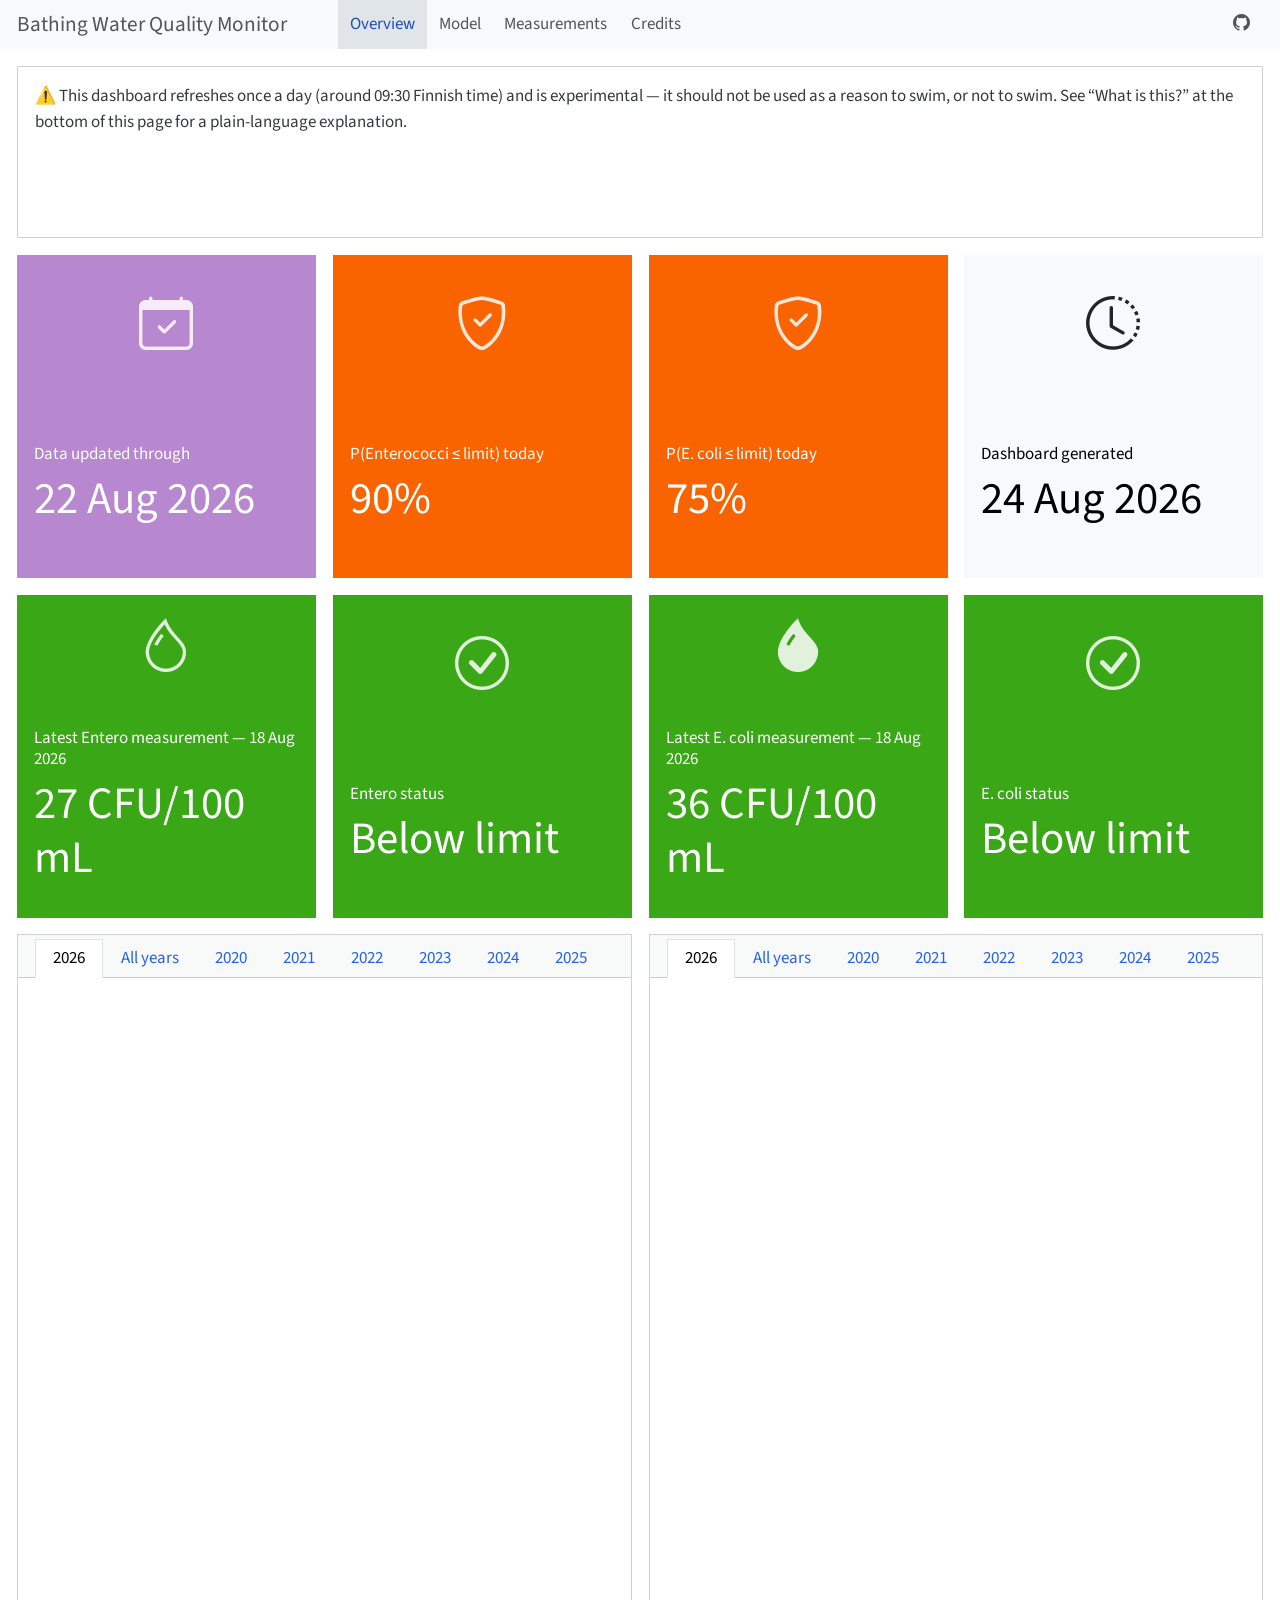
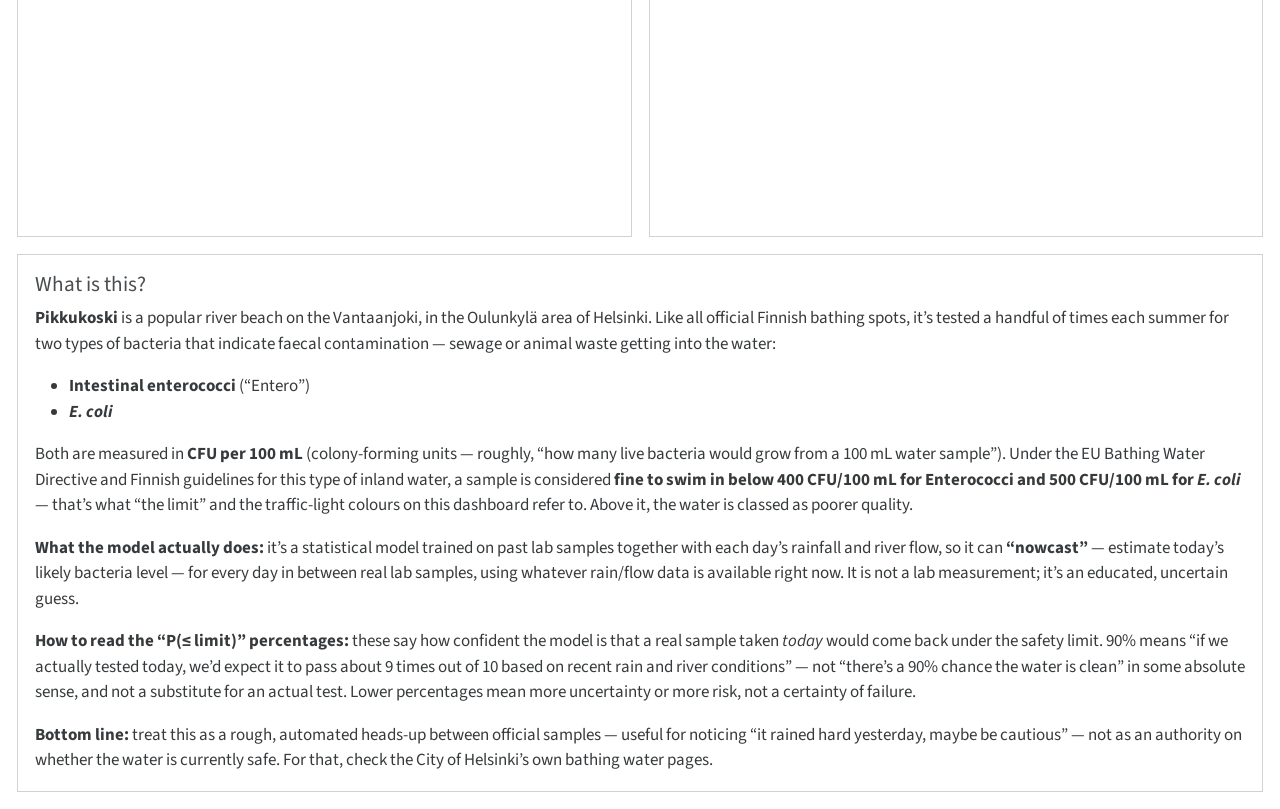
==== commit f5dfc2c8: "deploy: a607a24d8a8d388581d23244a7d21152dc77ba0d" ====
--- a/index.html
+++ b/index.html
@@ -127,12 +127,12 @@
 Data updated through
 </p>
 <p class="value-box-value">
-21 Aug 2026
-</p>
-</div>
-</div>
-</div>
-<script data-bslib-card-init="">bslib.Card.initializeAllCards();</script></div><div class="card valuebox cell html-fill-item html-fill-container bslib-card bslib-value-box bg-success showcase-left-center" data-bslib-card-init="" data-require-bs-caller="card()">
+22 Aug 2026
+</p>
+</div>
+</div>
+</div>
+<script data-bslib-card-init="">bslib.Card.initializeAllCards();</script></div><div class="card valuebox cell html-fill-item html-fill-container bslib-card bslib-value-box bg-warning showcase-left-center" data-bslib-card-init="" data-require-bs-caller="card()">
 <div class="card-body html-fill-item html-fill-container">
 <div data-icon="shield-check" class="html-fill-item html-fill-container value-box-grid">
 <div class="value-box-showcase html-fill-item html-fill-container">
@@ -143,12 +143,12 @@
 P(Enterococci ≤ limit) today
 </p>
 <p class="value-box-value">
-99%
-</p>
-</div>
-</div>
-</div>
-<script data-bslib-card-init="">bslib.Card.initializeAllCards();</script></div><div class="card valuebox cell html-fill-item html-fill-container bslib-card bslib-value-box bg-success showcase-left-center" data-bslib-card-init="" data-require-bs-caller="card()">
+90%
+</p>
+</div>
+</div>
+</div>
+<script data-bslib-card-init="">bslib.Card.initializeAllCards();</script></div><div class="card valuebox cell html-fill-item html-fill-container bslib-card bslib-value-box bg-warning showcase-left-center" data-bslib-card-init="" data-require-bs-caller="card()">
 <div class="card-body html-fill-item html-fill-container">
 <div data-icon="shield-check" class="html-fill-item html-fill-container value-box-grid">
 <div class="value-box-showcase html-fill-item html-fill-container">
@@ -159,7 +159,7 @@
 P(E. coli ≤ limit) today
 </p>
 <p class="value-box-value">
-98%
+75%
 </p>
 </div>
 </div>
@@ -175,7 +175,7 @@
 Dashboard generated
 </p>
 <p class="value-box-value">
-23 Aug 2026
+24 Aug 2026
 </p>
 </div>
 </div>
@@ -186,7 +186,7 @@
 grid-auto-rows: minmax(0, 1fr);">
 <div class="card valuebox cell html-fill-item html-fill-container bslib-card bslib-value-box bg-success showcase-left-center" data-bslib-card-init="" data-require-bs-caller="card()">
 <div class="card-body html-fill-item html-fill-container">
-<div data-title="Latest Entero measurement — 18 Aug 2026" data-icon="droplet" class="html-fill-item html-fill-container value-box-grid">
+<div data-icon="droplet" data-title="Latest Entero measurement — 18 Aug 2026" class="html-fill-item html-fill-container value-box-grid">
 <div class="value-box-showcase html-fill-item html-fill-container">
 
 <i class="bi bi-droplet"></i></div>
@@ -218,7 +218,7 @@
 </div>
 <script data-bslib-card-init="">bslib.Card.initializeAllCards();</script></div><div class="card valuebox cell html-fill-item html-fill-container bslib-card bslib-value-box bg-success showcase-left-center" data-bslib-card-init="" data-require-bs-caller="card()">
 <div class="card-body html-fill-item html-fill-container">
-<div data-title="Latest E. coli measurement — 18 Aug 2026" data-icon="droplet-fill" class="html-fill-item html-fill-container value-box-grid">
+<div data-icon="droplet-fill" data-title="Latest E. coli measurement — 18 Aug 2026" class="html-fill-item html-fill-container value-box-grid">
 <div class="value-box-showcase html-fill-item html-fill-container">
 
 <i class="bi bi-droplet-fill"></i></div>
@@ -266,43 +266,43 @@
 
 <div class="tab-content html-fill-item html-fill-container" data-tabset-id="card-tabset-10"><div class="tab-pane active show html-fill-item html-fill-container" role="tabpanel" id="card-tabset-10-1"><div class="card-body html-fill-item html-fill-container" data-title="2026">
 <div class="cell-output-display html-fill-item html-fill-container">
-<div class="plotly html-widget html-fill-item html-fill-container" id="htmlwidget-266b0e854ffc3d73da99" style="width:100%;height:406px;"></div>
-<script type="application/json" data-for="htmlwidget-266b0e854ffc3d73da99">{"x":{"visdat":{"1aa73f8a2378":["function () ","plotlyVisDat"],"1aa750a10c37":["function () ","data"],"1aa72ea2efc":["function () ","data"],"1aa73c7ae110":["function () ","data"]},"cur_data":"1aa73c7ae110","attrs":{"1aa750a10c37":{"alpha_stroke":1,"sizes":[10,100],"spans":[1,20],"x":{},"ymin":{},"ymax":{},"type":"scatter","mode":"lines","hoveron":"points","fill":"toself","fillcolor":"rgba(70,130,180,0.2)","line":{"color":"transparent"},"name":"90% CI","hoverinfo":"skip","inherit":true},"1aa72ea2efc":{"alpha_stroke":1,"sizes":[10,100],"spans":[1,20],"x":{},"y":{},"type":"scatter","mode":"lines","line":{"color":"steelblue","width":2},"name":"Model prediction","inherit":true},"1aa73c7ae110":{"alpha_stroke":1,"sizes":[10,100],"spans":[1,20],"x":{},"y":{},"type":"scatter","mode":"markers","marker":{"color":"black","size":7},"name":"Observed","text":{},"hovertemplate":"%{text}<extra><\/extra>","inherit":true},"1aa73c7ae110.1":{"alpha_stroke":1,"sizes":[10,100],"spans":[1,20],"x":["2026-06-01","2026-08-21"],"y":[400,400],"type":"scatter","mode":"lines","line":{"color":"red","dash":"dash","width":1.5},"name":"Limit: 400","hoverinfo":"skip","inherit":true}},"layout":{"margin":{"b":40,"l":60,"t":25,"r":10},"yaxis":{"domain":[0,1],"automargin":true,"title":"CFU / 100 mL","type":"log","tickformat":","},"xaxis":{"domain":[0,1],"automargin":true,"title":"","rangebreaks":[{"pattern":"day of year","bounds":[244,151]}]},"legend":{"orientation":"h","y":-0.14999999999999999},"hovermode":"x unified","showlegend":true},"source":"A","config":{"modeBarButtonsToAdd":["hoverclosest","hovercompare"],"showSendToCloud":false,"displayModeBar":false},"data":[{"fillcolor":"rgba(70,130,180,0.2)","x":["2026-06-01","2026-06-02","2026-06-03","2026-06-03","2026-06-04","2026-06-05","2026-06-06","2026-06-07","2026-06-08","2026-06-09","2026-06-10","2026-06-11","2026-06-12","2026-06-13","2026-06-14","2026-06-15","2026-06-16","2026-06-16","2026-06-17","2026-06-18","2026-06-19","2026-06-20","2026-06-21","2026-06-22","2026-06-23","2026-06-24","2026-06-25","2026-06-26","2026-06-27","2026-06-28","2026-06-29","2026-06-30","2026-07-01","2026-07-02","2026-07-03","2026-07-04","2026-07-05","2026-07-06","2026-07-07","2026-07-08","2026-07-09","2026-07-10","2026-07-11","2026-07-12","2026-07-13","2026-07-14","2026-07-15","2026-07-16","2026-07-17","2026-07-18","2026-07-19","2026-07-20","2026-07-21","2026-07-22","2026-07-23","2026-07-24","2026-07-25","2026-07-26","2026-07-27","2026-07-28","2026-07-29","2026-07-30","2026-07-31","2026-08-01","2026-08-02","2026-08-03","2026-08-04","2026-08-05","2026-08-06","2026-08-07","2026-08-08","2026-08-09","2026-08-10","2026-08-11","2026-08-12","2026-08-13","2026-08-14","2026-08-15","2026-08-16","2026-08-17","2026-08-18","2026-08-19","2026-08-20","2026-08-21","2026-08-21","2026-08-21","2026-08-20","2026-08-19","2026-08-18","2026-08-17","2026-08-16","2026-08-15","2026-08-14","2026-08-13","2026-08-12","2026-08-11","2026-08-10","2026-08-09","2026-08-08","2026-08-07","2026-08-06","2026-08-05","2026-08-04","2026-08-03","2026-08-02","2026-08-01","2026-07-31","2026-07-30","2026-07-29","2026-07-28","2026-07-27","2026-07-26","2026-07-25","2026-07-24","2026-07-23","2026-07-22","2026-07-21","2026-07-20","2026-07-19","2026-07-18","2026-07-17","2026-07-16","2026-07-15","2026-07-14","2026-07-13","2026-07-12","2026-07-11","2026-07-10","2026-07-09","2026-07-08","2026-07-07","2026-07-06","2026-07-05","2026-07-04","2026-07-03","2026-07-02","2026-07-01","2026-06-30","2026-06-29","2026-06-28","2026-06-27","2026-06-26","2026-06-25","2026-06-24","2026-06-23","2026-06-22","2026-06-21","2026-06-20","2026-06-19","2026-06-18","2026-06-17","2026-06-16","2026-06-16","2026-06-15","2026-06-14","2026-06-13","2026-06-12","2026-06-11","2026-06-10","2026-06-09","2026-06-08","2026-06-07","2026-06-06","2026-06-05","2026-06-04","2026-06-03","2026-06-03","2026-06-02","2026-06-01"],"type":"scatter","mode":"lines","hoveron":"points","fill":"toself","line":{"color":"transparent"},"name":"90% CI","hoverinfo":["skip","skip","skip","skip","skip","skip","skip","skip","skip","skip","skip","skip","skip","skip","skip","skip","skip","skip","skip","skip","skip","skip","skip","skip","skip","skip","skip","skip","skip","skip","skip","skip","skip","skip","skip","skip","skip","skip","skip","skip","skip","skip","skip","skip","skip","skip","skip","skip","skip","skip","skip","skip","skip","skip","skip","skip","skip","skip","skip","skip","skip","skip","skip","skip","skip","skip","skip","skip","skip","skip","skip","skip","skip","skip","skip","skip","skip","skip","skip","skip","skip","skip","skip","skip","skip","skip","skip","skip","skip","skip","skip","skip","skip","skip","skip","skip","skip","skip","skip","skip","skip","skip","skip","skip","skip","skip","skip","skip","skip","skip","skip","skip","skip","skip","skip","skip","skip","skip","skip","skip","skip","skip","skip","skip","skip","skip","skip","skip","skip","skip","skip","skip","skip","skip","skip","skip","skip","skip","skip","skip","skip","skip","skip","skip","skip","skip","skip","skip","skip","skip","skip","skip","skip","skip","skip","skip","skip","skip","skip","skip","skip","skip","skip","skip","skip","skip","skip","skip","skip"],"y":[0.94268166020908162,0.98506738743729561,1.1195913719416573,1.115890728460089,1.1804581583031424,2.1551302582940979,3.5528705064301644,3.5414780189587178,3.2230591239256343,5.2551427707028795,4.6192302849093521,6.7027267723155903,8.4548876249186513,22.91644436378991,28.504985170239063,37.954518682407461,27.165536392228457,26.450773405622957,43.320221385407656,35.260391326329319,24.451290244163896,18.672532112070463,14.446573559037658,11.847558979900596,12.643985646508224,14.139447549084156,16.374559216954783,17.654479291121529,14.159969895483176,14.046070223240804,12.328569885717313,11.393977682215755,9.5486141157650284,13.099743880307829,11.07152529894916,19.888087615575632,37.145044323486403,108.24933098929354,111.71392295012744,86.713947235091638,61.781237638229072,37.724557843345771,24.043192607684652,25.318956544327712,28.376901969813435,21.049110812122329,15.742499965632987,13.003201759616555,10.673135292185149,10.704499849578571,10.183666368098022,8.9925598228290475,9.4357534084360957,8.3523401127380748,7.927478508173655,8.4454049313478219,10.11683781610656,8.5484618940385637,10.273050653877096,12.655061822533346,10.021486632660482,8.6181982941776276,12.363268721222957,11.045032047495384,8.8154199767801718,8.0659135073245221,7.1699910580913837,5.7322122956645645,6.4900781098215132,5.613561043166249,4.9191283869916127,4.6907751195352967,6.9840452831768811,9.9029519128341761,7.46797171747943,5.8550096427731484,5.2648232180178818,5.1026813670334503,5.0552465432938334,4.9217735752416045,4.6224457092936024,4.0979672693085334,4.7981430488619603,4.9915666618177505,4.9915666618177505,189.8030006843729,195.80865356095427,142.01922179662091,178.22079138738974,202.6366787258556,174.40227096473541,203.72866899523748,203.11523476930645,204.55173217616169,255.73786758244935,332.17259014156377,271.35626987432022,169.75908640371182,187.20706977976459,198.87946505406981,249.77792085455209,238.32065996965025,260.4989580859592,272.13286321532712,333.84753650107535,420.14508238232128,461.96500046632701,332.91558445387034,391.43480232686466,475.5322621653275,404.50484014493128,306.80475941884697,333.02050591593434,302.25151253045129,327.85870100703693,308.50396670451147,373.86844678967526,393.31006009176548,406.48381243761327,382.92092314656293,410.89158314489089,495.97810907857797,591.62088449784244,801.89078565661737,1190.1661799953297,1007.4107704801072,964.90740458725122,1320.6280821371518,2397.9821205425847,3014.2463405757458,3831.893711921507,3675.8284882206008,1189.2104068942178,666.5701177121058,390.09926436760708,442.76743799259145,357.89546953608698,371.98320785244158,407.37458419276658,460.29535022486414,490.19263188413225,570.71678862141368,584.60169165290176,468.86194518497763,478.65174691016841,440.73385942438892,547.38547198776496,674.34120763995577,869.69261172282643,1202.2962768438615,1643.0887110866636,1047.1653607607084,910.6396221463624,1402.6493626066529,1045.8392724439752,928.30577447798157,281.23397622546707,259.69300013301563,170.66242356111476,184.99821336043723,117.95415384108288,137.79839609352902,128.58459971027241,84.689340212419637,50.435237332727112,45.595558118714429,45.414058668922628,43.122324784637001,40.009737901747386],"marker":{"color":"rgba(31,119,180,1)","line":{"color":"rgba(31,119,180,1)"}},"error_y":{"color":"rgba(31,119,180,1)"},"error_x":{"color":"rgba(31,119,180,1)"},"xaxis":"x","yaxis":"y","frame":null},{"x":["2026-06-01","2026-06-02","2026-06-03","2026-06-03","2026-06-04","2026-06-05","2026-06-06","2026-06-07","2026-06-08","2026-06-09","2026-06-10","2026-06-11","2026-06-12","2026-06-13","2026-06-14","2026-06-15","2026-06-16","2026-06-16","2026-06-17","2026-06-18","2026-06-19","2026-06-20","2026-06-21","2026-06-22","2026-06-23","2026-06-24","2026-06-25","2026-06-26","2026-06-27","2026-06-28","2026-06-29","2026-06-30","2026-07-01","2026-07-02","2026-07-03","2026-07-04","2026-07-05","2026-07-06","2026-07-07","2026-07-08","2026-07-09","2026-07-10","2026-07-11","2026-07-12","2026-07-13","2026-07-14","2026-07-15","2026-07-16","2026-07-17","2026-07-18","2026-07-19","2026-07-20","2026-07-21","2026-07-22","2026-07-23","2026-07-24","2026-07-25","2026-07-26","2026-07-27","2026-07-28","2026-07-29","2026-07-30","2026-07-31","2026-08-01","2026-08-02","2026-08-03","2026-08-04","2026-08-05","2026-08-06","2026-08-07","2026-08-08","2026-08-09","2026-08-10","2026-08-11","2026-08-12","2026-08-13","2026-08-14","2026-08-15","2026-08-16","2026-08-17","2026-08-18","2026-08-19","2026-08-20","2026-08-21"],"y":[6.0198304833555421,6.3854347813600452,7.1144004458533772,6.9669211037136414,7.6959400888380003,13.364336060196385,21.954438636752073,21.947625781186986,18.923180755103527,30.41423833686483,27.513116060087192,40.315315685880215,49.254930541511165,146.41288858831678,178.03807265992933,226.61684621484977,162.63309822958442,159.19346613672485,267.87518840877391,207.02984672656825,152.0011568955974,116.31287951073379,87.530754211224377,75.206283876832359,76.130786361614355,81.903097527927372,97.839132888195095,102.18118430548002,88.502166190495288,80.818056471606482,74.095322473498712,64.35407742544723,60.901862477511578,76.972265608720775,68.881324465329953,114.42221987622035,208.51924075112672,627.54786695417749,649.24657349419601,517.0447563611516,375.802554835188,223.8691451483831,154.87600994389683,169.55800301083593,183.33174633170168,130.71459321775441,97.057958185011017,81.471532584828893,66.301513224776585,65.372649730036514,63.419383205365342,57.524830767079052,58.557235774636041,50.654145217938542,50.773104094639038,49.835231176248058,56.124314625406519,51.578233622764714,66.283723241899423,76.974799525478986,62.719737897825382,53.343264073049923,74.009784716155863,67.869524173165871,56.451103615868732,47.164221764317659,43.841098870847354,38.606035706900755,39.14874440354447,33.56627023392079,30.959116703538029,28.632319684330529,43.413297270206499,58.940799631468565,44.943708270942501,35.092337756135692,33.358879485656054,32.859090724316246,29.473354415483563,31.693227205814512,27.901745852261325,24.782491919554637,30.53030627067108,32.071814386687549],"type":"scatter","mode":"lines","line":{"color":"steelblue","width":2},"name":"Model prediction","marker":{"color":"rgba(255,127,14,1)","line":{"color":"rgba(255,127,14,1)"}},"error_y":{"color":"rgba(255,127,14,1)"},"error_x":{"color":"rgba(255,127,14,1)"},"xaxis":"x","yaxis":"y","frame":null},{"x":["2026-06-03","2026-06-03","2026-06-12","2026-06-16","2026-06-16","2026-06-23","2026-07-01","2026-07-08","2026-07-10","2026-07-15","2026-07-22","2026-08-04","2026-08-18"],"y":[1,2,200,200,110,57,64,400,420,2,59,5,27],"type":"scatter","mode":"markers","marker":{"color":"black","size":7,"line":{"color":"rgba(44,160,44,1)"}},"name":"Observed","text":["03 Jun 2026<br>Measured: 1 CFU/100 mL","03 Jun 2026<br>Measured: 2 CFU/100 mL","12 Jun 2026<br>Measured: 200 CFU/100 mL","16 Jun 2026<br>Measured: 200 CFU/100 mL","16 Jun 2026<br>Measured: 110 CFU/100 mL","23 Jun 2026<br>Measured: 57 CFU/100 mL","01 Jul 2026<br>Measured: 64 CFU/100 mL","08 Jul 2026<br>Measured: 400 CFU/100 mL","10 Jul 2026<br>Measured: 420 CFU/100 mL","15 Jul 2026<br>Measured: 2 CFU/100 mL","22 Jul 2026<br>Measured: 59 CFU/100 mL","04 Aug 2026<br>Measured: 5 CFU/100 mL","18 Aug 2026<br>Measured: 27 CFU/100 mL"],"hovertemplate":["%{text}<extra><\/extra>","%{text}<extra><\/extra>","%{text}<extra><\/extra>","%{text}<extra><\/extra>","%{text}<extra><\/extra>","%{text}<extra><\/extra>","%{text}<extra><\/extra>","%{text}<extra><\/extra>","%{text}<extra><\/extra>","%{text}<extra><\/extra>","%{text}<extra><\/extra>","%{text}<extra><\/extra>","%{text}<extra><\/extra>"],"error_y":{"color":"rgba(44,160,44,1)"},"error_x":{"color":"rgba(44,160,44,1)"},"line":{"color":"rgba(44,160,44,1)"},"xaxis":"x","yaxis":"y","frame":null},{"x":["2026-06-01","2026-08-21"],"y":[400,400],"type":"scatter","mode":"lines","line":{"color":"red","dash":"dash","width":1.5},"name":"Limit: 400","hoverinfo":["skip","skip"],"marker":{"color":"rgba(214,39,40,1)","line":{"color":"rgba(214,39,40,1)"}},"error_y":{"color":"rgba(214,39,40,1)"},"error_x":{"color":"rgba(214,39,40,1)"},"xaxis":"x","yaxis":"y","frame":null}],"highlight":{"on":"plotly_click","persistent":false,"dynamic":false,"selectize":false,"opacityDim":0.20000000000000001,"selected":{"opacity":1},"debounce":0},"shinyEvents":["plotly_hover","plotly_click","plotly_selected","plotly_relayout","plotly_brushed","plotly_brushing","plotly_clickannotation","plotly_doubleclick","plotly_deselect","plotly_afterplot","plotly_sunburstclick"],"base_url":"https://plot.ly"},"evals":[],"jsHooks":[]}</script>
+<div class="plotly html-widget html-fill-item html-fill-container" id="htmlwidget-c7701d705dbc74f1e880" style="width:100%;height:406px;"></div>
+<script type="application/json" data-for="htmlwidget-c7701d705dbc74f1e880">{"x":{"visdat":{"1a8b5da2df4b":["function () ","plotlyVisDat"],"1a8b78c89b35":["function () ","data"],"1a8b46e08d54":["function () ","data"],"1a8b38ebe7de":["function () ","data"]},"cur_data":"1a8b38ebe7de","attrs":{"1a8b78c89b35":{"alpha_stroke":1,"sizes":[10,100],"spans":[1,20],"x":{},"ymin":{},"ymax":{},"type":"scatter","mode":"lines","hoveron":"points","fill":"toself","fillcolor":"rgba(70,130,180,0.2)","line":{"color":"transparent"},"name":"90% CI","hoverinfo":"skip","inherit":true},"1a8b46e08d54":{"alpha_stroke":1,"sizes":[10,100],"spans":[1,20],"x":{},"y":{},"type":"scatter","mode":"lines","line":{"color":"steelblue","width":2},"name":"Model prediction","inherit":true},"1a8b38ebe7de":{"alpha_stroke":1,"sizes":[10,100],"spans":[1,20],"x":{},"y":{},"type":"scatter","mode":"markers","marker":{"color":"black","size":7},"name":"Observed","text":{},"hovertemplate":"%{text}<extra><\/extra>","inherit":true},"1a8b38ebe7de.1":{"alpha_stroke":1,"sizes":[10,100],"spans":[1,20],"x":["2026-06-01","2026-08-22"],"y":[400,400],"type":"scatter","mode":"lines","line":{"color":"red","dash":"dash","width":1.5},"name":"Limit: 400","hoverinfo":"skip","inherit":true}},"layout":{"margin":{"b":40,"l":60,"t":25,"r":10},"yaxis":{"domain":[0,1],"automargin":true,"title":"CFU / 100 mL","type":"log","tickformat":","},"xaxis":{"domain":[0,1],"automargin":true,"title":"","rangebreaks":[{"pattern":"day of year","bounds":[244,151]}]},"legend":{"orientation":"h","y":-0.14999999999999999},"hovermode":"x unified","showlegend":true},"source":"A","config":{"modeBarButtonsToAdd":["hoverclosest","hovercompare"],"showSendToCloud":false,"displayModeBar":false},"data":[{"fillcolor":"rgba(70,130,180,0.2)","x":["2026-06-01","2026-06-02","2026-06-03","2026-06-03","2026-06-04","2026-06-05","2026-06-06","2026-06-07","2026-06-08","2026-06-09","2026-06-10","2026-06-11","2026-06-12","2026-06-13","2026-06-14","2026-06-15","2026-06-16","2026-06-16","2026-06-17","2026-06-18","2026-06-19","2026-06-20","2026-06-21","2026-06-22","2026-06-23","2026-06-24","2026-06-25","2026-06-26","2026-06-27","2026-06-28","2026-06-29","2026-06-30","2026-07-01","2026-07-02","2026-07-03","2026-07-04","2026-07-05","2026-07-06","2026-07-07","2026-07-08","2026-07-09","2026-07-10","2026-07-11","2026-07-12","2026-07-13","2026-07-14","2026-07-15","2026-07-16","2026-07-17","2026-07-18","2026-07-19","2026-07-20","2026-07-21","2026-07-22","2026-07-23","2026-07-24","2026-07-25","2026-07-26","2026-07-27","2026-07-28","2026-07-29","2026-07-30","2026-07-31","2026-08-01","2026-08-02","2026-08-03","2026-08-04","2026-08-05","2026-08-06","2026-08-07","2026-08-08","2026-08-09","2026-08-10","2026-08-11","2026-08-12","2026-08-13","2026-08-14","2026-08-15","2026-08-16","2026-08-17","2026-08-18","2026-08-19","2026-08-20","2026-08-21","2026-08-22","2026-08-22","2026-08-22","2026-08-21","2026-08-20","2026-08-19","2026-08-18","2026-08-17","2026-08-16","2026-08-15","2026-08-14","2026-08-13","2026-08-12","2026-08-11","2026-08-10","2026-08-09","2026-08-08","2026-08-07","2026-08-06","2026-08-05","2026-08-04","2026-08-03","2026-08-02","2026-08-01","2026-07-31","2026-07-30","2026-07-29","2026-07-28","2026-07-27","2026-07-26","2026-07-25","2026-07-24","2026-07-23","2026-07-22","2026-07-21","2026-07-20","2026-07-19","2026-07-18","2026-07-17","2026-07-16","2026-07-15","2026-07-14","2026-07-13","2026-07-12","2026-07-11","2026-07-10","2026-07-09","2026-07-08","2026-07-07","2026-07-06","2026-07-05","2026-07-04","2026-07-03","2026-07-02","2026-07-01","2026-06-30","2026-06-29","2026-06-28","2026-06-27","2026-06-26","2026-06-25","2026-06-24","2026-06-23","2026-06-22","2026-06-21","2026-06-20","2026-06-19","2026-06-18","2026-06-17","2026-06-16","2026-06-16","2026-06-15","2026-06-14","2026-06-13","2026-06-12","2026-06-11","2026-06-10","2026-06-09","2026-06-08","2026-06-07","2026-06-06","2026-06-05","2026-06-04","2026-06-03","2026-06-03","2026-06-02","2026-06-01"],"type":"scatter","mode":"lines","hoveron":"points","fill":"toself","line":{"color":"transparent"},"name":"90% CI","hoverinfo":["skip","skip","skip","skip","skip","skip","skip","skip","skip","skip","skip","skip","skip","skip","skip","skip","skip","skip","skip","skip","skip","skip","skip","skip","skip","skip","skip","skip","skip","skip","skip","skip","skip","skip","skip","skip","skip","skip","skip","skip","skip","skip","skip","skip","skip","skip","skip","skip","skip","skip","skip","skip","skip","skip","skip","skip","skip","skip","skip","skip","skip","skip","skip","skip","skip","skip","skip","skip","skip","skip","skip","skip","skip","skip","skip","skip","skip","skip","skip","skip","skip","skip","skip","skip","skip","skip","skip","skip","skip","skip","skip","skip","skip","skip","skip","skip","skip","skip","skip","skip","skip","skip","skip","skip","skip","skip","skip","skip","skip","skip","skip","skip","skip","skip","skip","skip","skip","skip","skip","skip","skip","skip","skip","skip","skip","skip","skip","skip","skip","skip","skip","skip","skip","skip","skip","skip","skip","skip","skip","skip","skip","skip","skip","skip","skip","skip","skip","skip","skip","skip","skip","skip","skip","skip","skip","skip","skip","skip","skip","skip","skip","skip","skip","skip","skip","skip","skip","skip","skip","skip","skip"],"y":[0.95430486266095016,0.95098216973350957,1.0737928338748342,1.1499286292213149,1.2722509697442503,2.1596340964289982,3.3324402870926995,3.6981515920151611,3.2626696033356288,5.0934186500019329,4.489379669069355,6.0426766366633515,7.9377147044934526,22.87210849183003,30.933450835237487,38.722309826274582,26.624535040508562,28.078634745618952,43.927563082339255,34.850191990103006,27.496288215610665,19.0974506372124,16.231438046506732,12.704273296780956,11.864094181502324,14.246006727071329,16.84259542786662,17.561846709840253,13.844083205205363,14.184503219856117,11.798343445589165,10.324623538586616,10.351267633876091,12.346521041942763,11.407191354359025,19.565873945367009,35.898713043929007,100.66773374790398,100.81053576297924,87.854227898349706,64.100096821780909,40.477439921300459,25.247205091906633,28.22937597620918,29.213809401016551,20.842845519599489,16.158852014919333,12.859733226778459,10.881539033917647,10.61621083530992,10.108233400546313,9.3222866526855519,9.7065027566911741,8.5735246767387618,8.7389839054914535,7.731639651190342,8.891471518255484,9.2519127915693833,11.164479319582764,13.416531981761588,10.519299948952204,8.7385607817395829,12.14693530762942,12.151398410510067,8.5549476993521498,7.9810718550790032,7.4665023184467572,6.2193224414634187,6.433822771406879,5.5287400340514319,5.5360429857553886,4.3989327721765026,6.7553276214523743,9.3693090128451608,7.7036886355258503,5.6200804175838597,5.2670081639531334,5.5954069763185181,4.7461896187594936,5.2856183720079901,4.2934155709040036,4.309560795204848,4.9052512372158876,5.3060368954332509,13.868871039334229,13.868871039334229,635.78490609291055,204.51498818742672,197.37865792392591,151.10399429526186,171.66978202259,210.02229166806745,188.4766599912559,217.2400728526699,190.37233075276961,227.4295889295507,270.96633149624716,370.97762113672161,263.9538901789436,169.51173497495412,208.76531547360449,205.74393846354369,246.18141780769736,259.53277364757582,258.94544154557678,308.5377964513691,340.54627367004713,433.39932106544632,451.90820802161687,313.94702923150561,347.41861290298544,483.83906239930923,437.57073136111455,333.02268576180353,329.13536128248631,306.06799444166535,315.11343545948756,316.24809935750631,348.17146521489661,355.38977457720898,374.10155836564519,397.05382034337742,424.20908262238027,491.454357802495,593.05979040212014,814.9299446571257,1126.2123274912544,1090.0774039333808,861.87338985793383,1413.4125563398925,2063.7971426373651,3045.543112447112,3928.8191940351494,3935.6283303671585,1269.2542275293847,700.99097896635476,389.99086828330314,460.18672128849141,364.33310151784264,384.69183215841957,405.57540542733778,448.67940399437288,500.86585327930362,592.93833186287475,551.97075515956874,487.33649060899575,432.79839365082148,446.85942940129411,531.22880972152382,632.77575303266747,895.61672066226549,1187.3052789489586,1691.0153262787742,1002.6248655562052,970.8934209481456,1406.0396560187075,1049.0210206364895,1048.2531640450648,266.73848536137376,240.31400547822255,161.68283348271984,189.14784030923479,117.06649010640442,128.89284272221326,126.99713526905276,84.403757646249545,47.578116254937541,42.782482332421296,42.606923006834563,43.20238442354195,37.078930194475205],"marker":{"color":"rgba(31,119,180,1)","line":{"color":"rgba(31,119,180,1)"}},"error_y":{"color":"rgba(31,119,180,1)"},"error_x":{"color":"rgba(31,119,180,1)"},"xaxis":"x","yaxis":"y","frame":null},{"x":["2026-06-01","2026-06-02","2026-06-03","2026-06-03","2026-06-04","2026-06-05","2026-06-06","2026-06-07","2026-06-08","2026-06-09","2026-06-10","2026-06-11","2026-06-12","2026-06-13","2026-06-14","2026-06-15","2026-06-16","2026-06-16","2026-06-17","2026-06-18","2026-06-19","2026-06-20","2026-06-21","2026-06-22","2026-06-23","2026-06-24","2026-06-25","2026-06-26","2026-06-27","2026-06-28","2026-06-29","2026-06-30","2026-07-01","2026-07-02","2026-07-03","2026-07-04","2026-07-05","2026-07-06","2026-07-07","2026-07-08","2026-07-09","2026-07-10","2026-07-11","2026-07-12","2026-07-13","2026-07-14","2026-07-15","2026-07-16","2026-07-17","2026-07-18","2026-07-19","2026-07-20","2026-07-21","2026-07-22","2026-07-23","2026-07-24","2026-07-25","2026-07-26","2026-07-27","2026-07-28","2026-07-29","2026-07-30","2026-07-31","2026-08-01","2026-08-02","2026-08-03","2026-08-04","2026-08-05","2026-08-06","2026-08-07","2026-08-08","2026-08-09","2026-08-10","2026-08-11","2026-08-12","2026-08-13","2026-08-14","2026-08-15","2026-08-16","2026-08-17","2026-08-18","2026-08-19","2026-08-20","2026-08-21","2026-08-22"],"y":[6.073228370139665,6.307756058583232,6.9092736546785352,6.8627337795198695,7.74603121110815,13.221184530494698,21.00402975781488,21.590049516725895,19.087428226261345,30.725206290801456,27.058546802028335,39.369668599492414,48.642635540118988,156.67314735312613,180.60618454494627,223.92864426407019,163.67636971000283,164.38402824314511,268.45418569914881,207.46524890032953,155.27152313966587,112.20213196478396,93.049295027126618,74.482453913814098,72.835603995075829,83.935822853007977,97.877862745998755,103.87875599786469,85.500929017253469,78.811098800399748,71.904346683952269,60.227375052313938,62.065245022216352,76.321357096588059,67.486405874456622,121.0001209208946,205.74840572237051,643.33393929300325,618.99865595984886,512.02857558800497,363.06289526836849,232.14858016634119,154.03791453503428,174.91895018214765,182.49405824295536,128.65089802657616,95.774064479340041,80.359828694338773,67.217709990653503,64.860113041376309,60.918633958347492,58.617920535124391,57.353226159925562,52.645627932461181,50.892524445462598,50.290898429150239,54.984489953486175,53.601959966851467,69.624276567655258,78.642232634715256,61.461337256403738,52.822424676044271,75.172120558295092,71.429010314775368,55.706872620233874,48.298844139300755,44.233833619251278,40.257218504935295,39.084464819262031,33.364144728347377,32.606184241414851,27.801744261528519,41.756522321894714,59.56590347672784,45.014778760195362,35.721651432380895,32.315286284312229,33.354950047307142,29.253715708707677,32.565762370520062,27.294797038621699,25.192852888078551,30.352910963408402,32.96909108021709,95.549201268724701],"type":"scatter","mode":"lines","line":{"color":"steelblue","width":2},"name":"Model prediction","marker":{"color":"rgba(255,127,14,1)","line":{"color":"rgba(255,127,14,1)"}},"error_y":{"color":"rgba(255,127,14,1)"},"error_x":{"color":"rgba(255,127,14,1)"},"xaxis":"x","yaxis":"y","frame":null},{"x":["2026-06-03","2026-06-03","2026-06-12","2026-06-16","2026-06-16","2026-06-23","2026-07-01","2026-07-08","2026-07-10","2026-07-15","2026-07-22","2026-08-04","2026-08-18"],"y":[1,2,200,200,110,57,64,400,420,2,59,5,27],"type":"scatter","mode":"markers","marker":{"color":"black","size":7,"line":{"color":"rgba(44,160,44,1)"}},"name":"Observed","text":["03 Jun 2026<br>Measured: 1 CFU/100 mL","03 Jun 2026<br>Measured: 2 CFU/100 mL","12 Jun 2026<br>Measured: 200 CFU/100 mL","16 Jun 2026<br>Measured: 200 CFU/100 mL","16 Jun 2026<br>Measured: 110 CFU/100 mL","23 Jun 2026<br>Measured: 57 CFU/100 mL","01 Jul 2026<br>Measured: 64 CFU/100 mL","08 Jul 2026<br>Measured: 400 CFU/100 mL","10 Jul 2026<br>Measured: 420 CFU/100 mL","15 Jul 2026<br>Measured: 2 CFU/100 mL","22 Jul 2026<br>Measured: 59 CFU/100 mL","04 Aug 2026<br>Measured: 5 CFU/100 mL","18 Aug 2026<br>Measured: 27 CFU/100 mL"],"hovertemplate":["%{text}<extra><\/extra>","%{text}<extra><\/extra>","%{text}<extra><\/extra>","%{text}<extra><\/extra>","%{text}<extra><\/extra>","%{text}<extra><\/extra>","%{text}<extra><\/extra>","%{text}<extra><\/extra>","%{text}<extra><\/extra>","%{text}<extra><\/extra>","%{text}<extra><\/extra>","%{text}<extra><\/extra>","%{text}<extra><\/extra>"],"error_y":{"color":"rgba(44,160,44,1)"},"error_x":{"color":"rgba(44,160,44,1)"},"line":{"color":"rgba(44,160,44,1)"},"xaxis":"x","yaxis":"y","frame":null},{"x":["2026-06-01","2026-08-22"],"y":[400,400],"type":"scatter","mode":"lines","line":{"color":"red","dash":"dash","width":1.5},"name":"Limit: 400","hoverinfo":["skip","skip"],"marker":{"color":"rgba(214,39,40,1)","line":{"color":"rgba(214,39,40,1)"}},"error_y":{"color":"rgba(214,39,40,1)"},"error_x":{"color":"rgba(214,39,40,1)"},"xaxis":"x","yaxis":"y","frame":null}],"highlight":{"on":"plotly_click","persistent":false,"dynamic":false,"selectize":false,"opacityDim":0.20000000000000001,"selected":{"opacity":1},"debounce":0},"shinyEvents":["plotly_hover","plotly_click","plotly_selected","plotly_relayout","plotly_brushed","plotly_brushing","plotly_clickannotation","plotly_doubleclick","plotly_deselect","plotly_afterplot","plotly_sunburstclick"],"base_url":"https://plot.ly"},"evals":[],"jsHooks":[]}</script>
 </div>
 </div></div><div class="tab-pane html-fill-item html-fill-container" role="tabpanel" id="card-tabset-10-2"><div class="card-body html-fill-item html-fill-container" data-title="All years">
 <div class="cell-output-display html-fill-item html-fill-container">
-<div class="plotly html-widget html-fill-item html-fill-container" id="htmlwidget-f3f450945fb69e5e7149" style="width:100%;height:406px;"></div>
-<script type="application/json" data-for="htmlwidget-f3f450945fb69e5e7149">{"x":{"visdat":{"1aa746e3c8a7":["function () ","plotlyVisDat"],"1aa7537a8b7f":["function () ","data"],"1aa75d2e1ffa":["function () ","data"],"1aa73504c2ed":["function () ","data"]},"cur_data":"1aa73504c2ed","attrs":{"1aa7537a8b7f":{"alpha_stroke":1,"sizes":[10,100],"spans":[1,20],"x":{},"ymin":{},"ymax":{},"type":"scatter","mode":"lines","hoveron":"points","fill":"toself","fillcolor":"rgba(70,130,180,0.2)","line":{"color":"transparent"},"name":"90% CI","hoverinfo":"skip","inherit":true},"1aa75d2e1ffa":{"alpha_stroke":1,"sizes":[10,100],"spans":[1,20],"x":{},"y":{},"type":"scatter","mode":"lines","line":{"color":"steelblue","width":2},"name":"Model prediction","inherit":true},"1aa73504c2ed":{"alpha_stroke":1,"sizes":[10,100],"spans":[1,20],"x":{},"y":{},"type":"scatter","mode":"markers","marker":{"color":"black","size":7},"name":"Observed","text":{},"hovertemplate":"%{text}<extra><\/extra>","inherit":true},"1aa73504c2ed.1":{"alpha_stroke":1,"sizes":[10,100],"spans":[1,20],"x":["2020-06-01","2026-08-21"],"y":[400,400],"type":"scatter","mode":"lines","line":{"color":"red","dash":"dash","width":1.5},"name":"Limit: 400","hoverinfo":"skip","inherit":true}},"layout":{"margin":{"b":40,"l":60,"t":25,"r":10},"yaxis":{"domain":[0,1],"automargin":true,"title":"CFU / 100 mL","type":"log","tickformat":","},"xaxis":{"domain":[0,1],"automargin":true,"title":"","rangebreaks":[{"pattern":"day of year","bounds":[244,151]}]},"legend":{"orientation":"h","y":-0.14999999999999999},"hovermode":"x unified","showlegend":true},"source":"A","config":{"modeBarButtonsToAdd":["hoverclosest","hovercompare"],"showSendToCloud":false,"displayModeBar":false},"data":[{"fillcolor":"rgba(70,130,180,0.2)","x":["2020-06-01","2020-06-02","2020-06-03","2020-06-04","2020-06-05","2020-06-06","2020-06-07","2020-06-08","2020-06-09","2020-06-10","2020-06-11","2020-06-12","2020-06-13","2020-06-14","2020-06-15","2020-06-16","2020-06-17","2020-06-18","2020-06-19","2020-06-20","2020-06-21","2020-06-22","2020-06-23","2020-06-24","2020-06-25","2020-06-26","2020-06-27","2020-06-28","2020-06-29","2020-06-30","2020-07-01","2020-07-02","2020-07-03","2020-07-04","2020-07-05","2020-07-06","2020-07-07","2020-07-08","2020-07-09","2020-07-10","2020-07-11","2020-07-12","2020-07-13","2020-07-14","2020-07-15","2020-07-16","2020-07-17","2020-07-18","2020-07-19","2020-07-20","2020-07-21","2020-07-22","2020-07-23","2020-07-24","2020-07-25","2020-07-26","2020-07-27","2020-07-28","2020-07-29","2020-07-30","2020-07-31","2020-08-01","2020-08-02","2020-08-03","2020-08-04","2020-08-05","2020-08-06","2020-08-07","2020-08-08","2020-08-09","2020-08-10","2020-08-11","2020-08-12","2020-08-13","2020-08-14","2020-08-15","2020-08-16","2020-08-17","2020-08-18","2020-08-19","2020-08-20","2020-08-21","2020-08-22","2020-08-23","2020-08-24","2020-08-25","2020-08-26","2020-08-27","2020-08-28","2020-08-29","2020-08-30","2020-08-31","2021-06-01","2021-06-02","2021-06-03","2021-06-04","2021-06-05","2021-06-06","2021-06-07","2021-06-08","2021-06-09","2021-06-10","2021-06-11","2021-06-12","2021-06-13","2021-06-14","2021-06-15","2021-06-16","2021-06-17","2021-06-18","2021-06-19","2021-06-20","2021-06-21","2021-06-22","2021-06-23","2021-06-24","2021-06-25","2021-06-26","2021-06-27","2021-06-28","2021-06-29","2021-06-30","2021-07-01","2021-07-02","2021-07-03","2021-07-04","2021-07-05","2021-07-06","2021-07-07","2021-07-08","2021-07-09","2021-07-10","2021-07-11","2021-07-12","2021-07-13","2021-07-14","2021-07-15","2021-07-16","2021-07-17","2021-07-18","2021-07-19","2021-07-20","2021-07-21","2021-07-22","2021-07-23","2021-07-24","2021-07-25","2021-07-26","2021-07-27","2021-07-28","2021-07-29","2021-07-30","2021-07-31","2021-08-01","2021-08-02","2021-08-03","2021-08-04","2021-08-05","2021-08-06","2021-08-07","2021-08-08","2021-08-09","2021-08-10","2021-08-11","2021-08-12","2021-08-13","2021-08-14","2021-08-15","2021-08-16","2021-08-17","2021-08-18","2021-08-19","2021-08-20","2021-08-21","2021-08-22","2021-08-23","2021-08-24","2021-08-25","2021-08-26","2021-08-27","2021-08-28","2021-08-29","2021-08-30","2021-08-31","2022-06-01","2022-06-02","2022-06-03","2022-06-04","2022-06-05","2022-06-06","2022-06-07","2022-06-08","2022-06-09","2022-06-10","2022-06-11","2022-06-12","2022-06-13","2022-06-14","2022-06-15","2022-06-16","2022-06-17","2022-06-18","2022-06-19","2022-06-20","2022-06-21","2022-06-22","2022-06-23","2022-06-24","2022-06-25","2022-06-26","2022-06-27","2022-06-28","2022-06-29","2022-06-30","2022-07-01","2022-07-02","2022-07-03","2022-07-04","2022-07-05","2022-07-06","2022-07-07","2022-07-08","2022-07-09","2022-07-10","2022-07-11","2022-07-12","2022-07-13","2022-07-14","2022-07-15","2022-07-16","2022-07-17","2022-07-18","2022-07-19","2022-07-20","2022-07-21","2022-07-22","2022-07-23","2022-07-24","2022-07-25","2022-07-26","2022-07-27","2022-07-28","2022-07-29","2022-07-30","2022-07-31","2022-08-01","2022-08-02","2022-08-03","2022-08-04","2022-08-05","2022-08-06","2022-08-07","2022-08-08","2022-08-09","2022-08-10","2022-08-11","2022-08-12","2022-08-13","2022-08-14","2022-08-15","2022-08-16","2022-08-17","2022-08-18","2022-08-19","2022-08-20","2022-08-21","2022-08-22","2022-08-23","2022-08-24","2022-08-25","2022-08-26","2022-08-27","2022-08-28","2022-08-29","2022-08-30","2022-08-31","2023-06-01","2023-06-02","2023-06-03","2023-06-04","2023-06-05","2023-06-06","2023-06-07","2023-06-08","2023-06-09","2023-06-10","2023-06-11","2023-06-12","2023-06-13","2023-06-14","2023-06-15","2023-06-16","2023-06-17","2023-06-18","2023-06-19","2023-06-20","2023-06-21","2023-06-22","2023-06-23","2023-06-24","2023-06-25","2023-06-26","2023-06-27","2023-06-28","2023-06-29","2023-06-30","2023-07-01","2023-07-02","2023-07-03","2023-07-04","2023-07-05","2023-07-06","2023-07-07","2023-07-08","2023-07-09","2023-07-10","2023-07-11","2023-07-12","2023-07-13","2023-07-14","2023-07-15","2023-07-16","2023-07-17","2023-07-18","2023-07-19","2023-07-20","2023-07-21","2023-07-22","2023-07-23","2023-07-24","2023-07-25","2023-07-26","2023-07-27","2023-07-28","2023-07-29","2023-07-30","2023-07-31","2023-08-01","2023-08-02","2023-08-03","2023-08-04","2023-08-05","2023-08-06","2023-08-07","2023-08-08","2023-08-09","2023-08-10","2023-08-11","2023-08-12","2023-08-13","2023-08-14","2023-08-15","2023-08-16","2023-08-17","2023-08-18","2023-08-19","2023-08-20","2023-08-21","2023-08-22","2023-08-23","2023-08-24","2023-08-25","2023-08-26","2023-08-27","2023-08-28","2023-08-29","2023-08-30","2023-08-31","2024-06-01","2024-06-02","2024-06-03","2024-06-04","2024-06-05","2024-06-06","2024-06-07","2024-06-08","2024-06-09","2024-06-10","2024-06-11","2024-06-12","2024-06-13","2024-06-14","2024-06-15","2024-06-16","2024-06-17","2024-06-18","2024-06-19","2024-06-20","2024-06-21","2024-06-22","2024-06-23","2024-06-24","2024-06-25","2024-06-26","2024-06-27","2024-06-28","2024-06-29","2024-06-30","2024-07-01","2024-07-02","2024-07-03","2024-07-04","2024-07-05","2024-07-06","2024-07-07","2024-07-08","2024-07-09","2024-07-10","2024-07-11","2024-07-12","2024-07-13","2024-07-14","2024-07-15","2024-07-16","2024-07-17","2024-07-18","2024-07-19","2024-07-20","2024-07-21","2024-07-22","2024-07-23","2024-07-24","2024-07-25","2024-07-26","2024-07-27","2024-07-28","2024-07-29","2024-07-30","2024-07-31","2024-08-01","2024-08-02","2024-08-03","2024-08-04","2024-08-05","2024-08-06","2024-08-07","2024-08-08","2024-08-09","2024-08-10","2024-08-11","2024-08-12","2024-08-13","2024-08-14","2024-08-15","2024-08-16","2024-08-17","2024-08-18","2024-08-19","2024-08-20","2024-08-21","2024-08-22","2024-08-23","2024-08-24","2024-08-25","2024-08-26","2024-08-27","2024-08-28","2024-08-29","2024-08-30","2024-08-31","2025-06-01","2025-06-02","2025-06-03","2025-06-04","2025-06-05","2025-06-06","2025-06-07","2025-06-08","2025-06-09","2025-06-10","2025-06-11","2025-06-12","2025-06-13","2025-06-14","2025-06-15","2025-06-16","2025-06-17","2025-06-18","2025-06-19","2025-06-20","2025-06-21","2025-06-22","2025-06-23","2025-06-24","2025-06-25","2025-06-26","2025-06-27","2025-06-28","2025-06-29","2025-06-30","2025-07-01","2025-07-02","2025-07-03","2025-07-04","2025-07-05","2025-07-06","2025-07-07","2025-07-08","2025-07-09","2025-07-10","2025-07-11","2025-07-12","2025-07-13","2025-07-14","2025-07-15","2025-07-16","2025-07-17","2025-07-18","2025-07-19","2025-07-20","2025-07-21","2025-07-22","2025-07-23","2025-07-24","2025-07-25","2025-07-26","2025-07-27","2025-07-28","2025-07-29","2025-07-30","2025-07-31","2025-08-01","2025-08-02","2025-08-03","2025-08-04","2025-08-05","2025-08-06","2025-08-07","2025-08-08","2025-08-09","2025-08-10","2025-08-11","2025-08-12","2025-08-13","2025-08-14","2025-08-15","2025-08-16","2025-08-17","2025-08-18","2025-08-19","2025-08-20","2025-08-21","2025-08-22","2025-08-23","2025-08-24","2025-08-25","2025-08-26","2025-08-27","2025-08-28","2025-08-29","2025-08-30","2025-08-31","2026-06-01","2026-06-02","2026-06-03","2026-06-03","2026-06-04","2026-06-05","2026-06-06","2026-06-07","2026-06-08","2026-06-09","2026-06-10","2026-06-11","2026-06-12","2026-06-13","2026-06-14","2026-06-15","2026-06-16","2026-06-16","2026-06-17","2026-06-18","2026-06-19","2026-06-20","2026-06-21","2026-06-22","2026-06-23","2026-06-24","2026-06-25","2026-06-26","2026-06-27","2026-06-28","2026-06-29","2026-06-30","2026-07-01","2026-07-02","2026-07-03","2026-07-04","2026-07-05","2026-07-06","2026-07-07","2026-07-08","2026-07-09","2026-07-10","2026-07-11","2026-07-12","2026-07-13","2026-07-14","2026-07-15","2026-07-16","2026-07-17","2026-07-18","2026-07-19","2026-07-20","2026-07-21","2026-07-22","2026-07-23","2026-07-24","2026-07-25","2026-07-26","2026-07-27","2026-07-28","2026-07-29","2026-07-30","2026-07-31","2026-08-01","2026-08-02","2026-08-03","2026-08-04","2026-08-05","2026-08-06","2026-08-07","2026-08-08","2026-08-09","2026-08-10","2026-08-11","2026-08-12","2026-08-13","2026-08-14","2026-08-15","2026-08-16","2026-08-17","2026-08-18","2026-08-19","2026-08-20","2026-08-21","2026-08-21","2026-08-21","2026-08-20","2026-08-19","2026-08-18","2026-08-17","2026-08-16","2026-08-15","2026-08-14","2026-08-13","2026-08-12","2026-08-11","2026-08-10","2026-08-09","2026-08-08","2026-08-07","2026-08-06","2026-08-05","2026-08-04","2026-08-03","2026-08-02","2026-08-01","2026-07-31","2026-07-30","2026-07-29","2026-07-28","2026-07-27","2026-07-26","2026-07-25","2026-07-24","2026-07-23","2026-07-22","2026-07-21","2026-07-20","2026-07-19","2026-07-18","2026-07-17","2026-07-16","2026-07-15","2026-07-14","2026-07-13","2026-07-12","2026-07-11","2026-07-10","2026-07-09","2026-07-08","2026-07-07","2026-07-06","2026-07-05","2026-07-04","2026-07-03","2026-07-02","2026-07-01","2026-06-30","2026-06-29","2026-06-28","2026-06-27","2026-06-26","2026-06-25","2026-06-24","2026-06-23","2026-06-22","2026-06-21","2026-06-20","2026-06-19","2026-06-18","2026-06-17","2026-06-16","2026-06-16","2026-06-15","2026-06-14","2026-06-13","2026-06-12","2026-06-11","2026-06-10","2026-06-09","2026-06-08","2026-06-07","2026-06-06","2026-06-05","2026-06-04","2026-06-03","2026-06-03","2026-06-02","2026-06-01","2025-08-31","2025-08-30","2025-08-29","2025-08-28","2025-08-27","2025-08-26","2025-08-25","2025-08-24","2025-08-23","2025-08-22","2025-08-21","2025-08-20","2025-08-19","2025-08-18","2025-08-17","2025-08-16","2025-08-15","2025-08-14","2025-08-13","2025-08-12","2025-08-11","2025-08-10","2025-08-09","2025-08-08","2025-08-07","2025-08-06","2025-08-05","2025-08-04","2025-08-03","2025-08-02","2025-08-01","2025-07-31","2025-07-30","2025-07-29","2025-07-28","2025-07-27","2025-07-26","2025-07-25","2025-07-24","2025-07-23","2025-07-22","2025-07-21","2025-07-20","2025-07-19","2025-07-18","2025-07-17","2025-07-16","2025-07-15","2025-07-14","2025-07-13","2025-07-12","2025-07-11","2025-07-10","2025-07-09","2025-07-08","2025-07-07","2025-07-06","2025-07-05","2025-07-04","2025-07-03","2025-07-02","2025-07-01","2025-06-30","2025-06-29","2025-06-28","2025-06-27","2025-06-26","2025-06-25","2025-06-24","2025-06-23","2025-06-22","2025-06-21","2025-06-20","2025-06-19","2025-06-18","2025-06-17","2025-06-16","2025-06-15","2025-06-14","2025-06-13","2025-06-12","2025-06-11","2025-06-10","2025-06-09","2025-06-08","2025-06-07","2025-06-06","2025-06-05","2025-06-04","2025-06-03","2025-06-02","2025-06-01","2024-08-31","2024-08-30","2024-08-29","2024-08-28","2024-08-27","2024-08-26","2024-08-25","2024-08-24","2024-08-23","2024-08-22","2024-08-21","2024-08-20","2024-08-19","2024-08-18","2024-08-17","2024-08-16","2024-08-15","2024-08-14","2024-08-13","2024-08-12","2024-08-11","2024-08-10","2024-08-09","2024-08-08","2024-08-07","2024-08-06","2024-08-05","2024-08-04","2024-08-03","2024-08-02","2024-08-01","2024-07-31","2024-07-30","2024-07-29","2024-07-28","2024-07-27","2024-07-26","2024-07-25","2024-07-24","2024-07-23","2024-07-22","2024-07-21","2024-07-20","2024-07-19","2024-07-18","2024-07-17","2024-07-16","2024-07-15","2024-07-14","2024-07-13","2024-07-12","2024-07-11","2024-07-10","2024-07-09","2024-07-08","2024-07-07","2024-07-06","2024-07-05","2024-07-04","2024-07-03","2024-07-02","2024-07-01","2024-06-30","2024-06-29","2024-06-28","2024-06-27","2024-06-26","2024-06-25","2024-06-24","2024-06-23","2024-06-22","2024-06-21","2024-06-20","2024-06-19","2024-06-18","2024-06-17","2024-06-16","2024-06-15","2024-06-14","2024-06-13","2024-06-12","2024-06-11","2024-06-10","2024-06-09","2024-06-08","2024-06-07","2024-06-06","2024-06-05","2024-06-04","2024-06-03","2024-06-02","2024-06-01","2023-08-31","2023-08-30","2023-08-29","2023-08-28","2023-08-27","2023-08-26","2023-08-25","2023-08-24","2023-08-23","2023-08-22","2023-08-21","2023-08-20","2023-08-19","2023-08-18","2023-08-17","2023-08-16","2023-08-15","2023-08-14","2023-08-13","2023-08-12","2023-08-11","2023-08-10","2023-08-09","2023-08-08","2023-08-07","2023-08-06","2023-08-05","2023-08-04","2023-08-03","2023-08-02","2023-08-01","2023-07-31","2023-07-30","2023-07-29","2023-07-28","2023-07-27","2023-07-26","2023-07-25","2023-07-24","2023-07-23","2023-07-22","2023-07-21","2023-07-20","2023-07-19","2023-07-18","2023-07-17","2023-07-16","2023-07-15","2023-07-14","2023-07-13","2023-07-12","2023-07-11","2023-07-10","2023-07-09","2023-07-08","2023-07-07","2023-07-06","2023-07-05","2023-07-04","2023-07-03","2023-07-02","2023-07-01","2023-06-30","2023-06-29","2023-06-28","2023-06-27","2023-06-26","2023-06-25","2023-06-24","2023-06-23","2023-06-22","2023-06-21","2023-06-20","2023-06-19","2023-06-18","2023-06-17","2023-06-16","2023-06-15","2023-06-14","2023-06-13","2023-06-12","2023-06-11","2023-06-10","2023-06-09","2023-06-08","2023-06-07","2023-06-06","2023-06-05","2023-06-04","2023-06-03","2023-06-02","2023-06-01","2022-08-31","2022-08-30","2022-08-29","2022-08-28","2022-08-27","2022-08-26","2022-08-25","2022-08-24","2022-08-23","2022-08-22","2022-08-21","2022-08-20","2022-08-19","2022-08-18","2022-08-17","2022-08-16","2022-08-15","2022-08-14","2022-08-13","2022-08-12","2022-08-11","2022-08-10","2022-08-09","2022-08-08","2022-08-07","2022-08-06","2022-08-05","2022-08-04","2022-08-03","2022-08-02","2022-08-01","2022-07-31","2022-07-30","2022-07-29","2022-07-28","2022-07-27","2022-07-26","2022-07-25","2022-07-24","2022-07-23","2022-07-22","2022-07-21","2022-07-20","2022-07-19","2022-07-18","2022-07-17","2022-07-16","2022-07-15","2022-07-14","2022-07-13","2022-07-12","2022-07-11","2022-07-10","2022-07-09","2022-07-08","2022-07-07","2022-07-06","2022-07-05","2022-07-04","2022-07-03","2022-07-02","2022-07-01","2022-06-30","2022-06-29","2022-06-28","2022-06-27","2022-06-26","2022-06-25","2022-06-24","2022-06-23","2022-06-22","2022-06-21","2022-06-20","2022-06-19","2022-06-18","2022-06-17","2022-06-16","2022-06-15","2022-06-14","2022-06-13","2022-06-12","2022-06-11","2022-06-10","2022-06-09","2022-06-08","2022-06-07","2022-06-06","2022-06-05","2022-06-04","2022-06-03","2022-06-02","2022-06-01","2021-08-31","2021-08-30","2021-08-29","2021-08-28","2021-08-27","2021-08-26","2021-08-25","2021-08-24","2021-08-23","2021-08-22","2021-08-21","2021-08-20","2021-08-19","2021-08-18","2021-08-17","2021-08-16","2021-08-15","2021-08-14","2021-08-13","2021-08-12","2021-08-11","2021-08-10","2021-08-09","2021-08-08","2021-08-07","2021-08-06","2021-08-05","2021-08-04","2021-08-03","2021-08-02","2021-08-01","2021-07-31","2021-07-30","2021-07-29","2021-07-28","2021-07-27","2021-07-26","2021-07-25","2021-07-24","2021-07-23","2021-07-22","2021-07-21","2021-07-20","2021-07-19","2021-07-18","2021-07-17","2021-07-16","2021-07-15","2021-07-14","2021-07-13","2021-07-12","2021-07-11","2021-07-10","2021-07-09","2021-07-08","2021-07-07","2021-07-06","2021-07-05","2021-07-04","2021-07-03","2021-07-02","2021-07-01","2021-06-30","2021-06-29","2021-06-28","2021-06-27","2021-06-26","2021-06-25","2021-06-24","2021-06-23","2021-06-22","2021-06-21","2021-06-20","2021-06-19","2021-06-18","2021-06-17","2021-06-16","2021-06-15","2021-06-14","2021-06-13","2021-06-12","2021-06-11","2021-06-10","2021-06-09","2021-06-08","2021-06-07","2021-06-06","2021-06-05","2021-06-04","2021-06-03","2021-06-02","2021-06-01","2020-08-31","2020-08-30","2020-08-29","2020-08-28","2020-08-27","2020-08-26","2020-08-25","2020-08-24","2020-08-23","2020-08-22","2020-08-21","2020-08-20","2020-08-19","2020-08-18","2020-08-17","2020-08-16","2020-08-15","2020-08-14","2020-08-13","2020-08-12","2020-08-11","2020-08-10","2020-08-09","2020-08-08","2020-08-07","2020-08-06","2020-08-05","2020-08-04","2020-08-03","2020-08-02","2020-08-01","2020-07-31","2020-07-30","2020-07-29","2020-07-28","2020-07-27","2020-07-26","2020-07-25","2020-07-24","2020-07-23","2020-07-22","2020-07-21","2020-07-20","2020-07-19","2020-07-18","2020-07-17","2020-07-16","2020-07-15","2020-07-14","2020-07-13","2020-07-12","2020-07-11","2020-07-10","2020-07-09","2020-07-08","2020-07-07","2020-07-06","2020-07-05","2020-07-04","2020-07-03","2020-07-02","2020-07-01","2020-06-30","2020-06-29","2020-06-28","2020-06-27","2020-06-26","2020-06-25","2020-06-24","2020-06-23","2020-06-22","2020-06-21","2020-06-20","2020-06-19","2020-06-18","2020-06-17","2020-06-16","2020-06-15","2020-06-14","2020-06-13","2020-06-12","2020-06-11","2020-06-10","2020-06-09","2020-06-08","2020-06-07","2020-06-06","2020-06-05","2020-06-04","2020-06-03","2020-06-02","2020-06-01"],"type":"scatter","mode":"lines","hoveron":"points","fill":"toself","line":{"color":"transparent"},"name":"90% CI","hoverinfo":["skip","skip","skip","skip","skip","skip","skip","skip","skip","skip","skip","skip","skip","skip","skip","skip","skip","skip","skip","skip","skip","skip","skip","skip","skip","skip","skip","skip","skip","skip","skip","skip","skip","skip","skip","skip","skip","skip","skip","skip","skip","skip","skip","skip","skip","skip","skip","skip","skip","skip","skip","skip","skip","skip","skip","skip","skip","skip","skip","skip","skip","skip","skip","skip","skip","skip","skip","skip","skip","skip","skip","skip","skip","skip","skip","skip","skip","skip","skip","skip","skip","skip","skip","skip","skip","skip","skip","skip","skip","skip","skip","skip","skip","skip","skip","skip","skip","skip","skip","skip","skip","skip","skip","skip","skip","skip","skip","skip","skip","skip","skip","skip","skip","skip","skip","skip","skip","skip","skip","skip","skip","skip","skip","skip","skip","skip","skip","skip","skip","skip","skip","skip","skip","skip","skip","skip","skip","skip","skip","skip","skip","skip","skip","skip","skip","skip","skip","skip","skip","skip","skip","skip","skip","skip","skip","skip","skip","skip","skip","skip","skip","skip","skip","skip","skip","skip","skip","skip","skip","skip","skip","skip","skip","skip","skip","skip","skip","skip","skip","skip","skip","skip","skip","skip","skip","skip","skip","skip","skip","skip","skip","skip","skip","skip","skip","skip","skip","skip","skip","skip","skip","skip","skip","skip","skip","skip","skip","skip","skip","skip","skip","skip","skip","skip","skip","skip","skip","skip","skip","skip","skip","skip","skip","skip","skip","skip","skip","skip","skip","skip","skip","skip","skip","skip","skip","skip","skip","skip","skip","skip","skip","skip","skip","skip","skip","skip","skip","skip","skip","skip","skip","skip","skip","skip","skip","skip","skip","skip","skip","skip","skip","skip","skip","skip","skip","skip","skip","skip","skip","skip","skip","skip","skip","skip","skip","skip","skip","skip","skip","skip","skip","skip","skip","skip","skip","skip","skip","skip","skip","skip","skip","skip","skip","skip","skip","skip","skip","skip","skip","skip","skip","skip","skip","skip","skip","skip","skip","skip","skip","skip","skip","skip","skip","skip","skip","skip","skip","skip","skip","skip","skip","skip","skip","skip","skip","skip","skip","skip","skip","skip","skip","skip","skip","skip","skip","skip","skip","skip","skip","skip","skip","skip","skip","skip","skip","skip","skip","skip","skip","skip","skip","skip","skip","skip","skip","skip","skip","skip","skip","skip","skip","skip","skip","skip","skip","skip","skip","skip","skip","skip","skip","skip","skip","skip","skip","skip","skip","skip","skip","skip","skip","skip","skip","skip","skip","skip","skip","skip","skip","skip","skip","skip","skip","skip","skip","skip","skip","skip","skip","skip","skip","skip","skip","skip","skip","skip","skip","skip","skip","skip","skip","skip","skip","skip","skip","skip","skip","skip","skip","skip","skip","skip","skip","skip","skip","skip","skip","skip","skip","skip","skip","skip","skip","skip","skip","skip","skip","skip","skip","skip","skip","skip","skip","skip","skip","skip","skip","skip","skip","skip","skip","skip","skip","skip","skip","skip","skip","skip","skip","skip","skip","skip","skip","skip","skip","skip","skip","skip","skip","skip","skip","skip","skip","skip","skip","skip","skip","skip","skip","skip","skip","skip","skip","skip","skip","skip","skip","skip","skip","skip","skip","skip","skip","skip","skip","skip","skip","skip","skip","skip","skip","skip","skip","skip","skip","skip","skip","skip","skip","skip","skip","skip","skip","skip","skip","skip","skip","skip","skip","skip","skip","skip","skip","skip","skip","skip","skip","skip","skip","skip","skip","skip","skip","skip","skip","skip","skip","skip","skip","skip","skip","skip","skip","skip","skip","skip","skip","skip","skip","skip","skip","skip","skip","skip","skip","skip","skip","skip","skip","skip","skip","skip","skip","skip","skip","skip","skip","skip","skip","skip","skip","skip","skip","skip","skip","skip","skip","skip","skip","skip","skip","skip","skip","skip","skip","skip","skip","skip","skip","skip","skip","skip","skip","skip","skip","skip","skip","skip","skip","skip","skip","skip","skip","skip","skip","skip","skip","skip","skip","skip","skip","skip","skip","skip","skip","skip","skip","skip","skip","skip","skip","skip","skip","skip","skip","skip","skip","skip","skip","skip","skip","skip","skip","skip","skip","skip","skip","skip","skip","skip","skip","skip","skip","skip","skip","skip","skip","skip","skip","skip","skip","skip","skip","skip","skip","skip","skip","skip","skip","skip","skip","skip","skip","skip","skip","skip","skip","skip","skip","skip","skip","skip","skip","skip","skip","skip","skip","skip","skip","skip","skip","skip","skip","skip","skip","skip","skip","skip","skip","skip","skip","skip","skip","skip","skip","skip","skip","skip","skip","skip","skip","skip","skip","skip","skip","skip","skip","skip","skip","skip","skip","skip","skip","skip","skip","skip","skip","skip","skip","skip","skip","skip","skip","skip","skip","skip","skip","skip","skip","skip","skip","skip","skip","skip","skip","skip","skip","skip","skip","skip","skip","skip","skip","skip","skip","skip","skip","skip","skip","skip","skip","skip","skip","skip","skip","skip","skip","skip","skip","skip","skip","skip","skip","skip","skip","skip","skip","skip","skip","skip","skip","skip","skip","skip","skip","skip","skip","skip","skip","skip","skip","skip","skip","skip","skip","skip","skip","skip","skip","skip","skip","skip","skip","skip","skip","skip","skip","skip","skip","skip","skip","skip","skip","skip","skip","skip","skip","skip","skip","skip","skip","skip","skip","skip","skip","skip","skip","skip","skip","skip","skip","skip","skip","skip","skip","skip","skip","skip","skip","skip","skip","skip","skip","skip","skip","skip","skip","skip","skip","skip","skip","skip","skip","skip","skip","skip","skip","skip","skip","skip","skip","skip","skip","skip","skip","skip","skip","skip","skip","skip","skip","skip","skip","skip","skip","skip","skip","skip","skip","skip","skip","skip","skip","skip","skip","skip","skip","skip","skip","skip","skip","skip","skip","skip","skip","skip","skip","skip","skip","skip","skip","skip","skip","skip","skip","skip","skip","skip","skip","skip","skip","skip","skip","skip","skip","skip","skip","skip","skip","skip","skip","skip","skip","skip","skip","skip","skip","skip","skip","skip","skip","skip","skip","skip","skip","skip","skip","skip","skip","skip","skip","skip","skip","skip","skip","skip","skip","skip","skip","skip","skip","skip","skip","skip","skip","skip","skip","skip","skip","skip","skip","skip","skip","skip","skip","skip","skip","skip","skip","skip","skip","skip","skip","skip","skip","skip","skip","skip","skip","skip","skip","skip","skip","skip","skip","skip","skip","skip","skip","skip","skip","skip","skip","skip","skip","skip","skip","skip","skip","skip","skip","skip","skip","skip","skip","skip","skip","skip","skip","skip","skip","skip","skip","skip","skip","skip","skip","skip","skip","skip","skip","skip","skip","skip","skip","skip","skip","skip","skip","skip","skip","skip","skip","skip","skip","skip","skip","skip","skip","skip","skip","skip","skip","skip","skip","skip","skip","skip","skip","skip","skip","skip","skip","skip","skip","skip","skip","skip","skip","skip","skip","skip","skip","skip","skip","skip","skip","skip","skip","skip","skip","skip","skip","skip","skip","skip","skip","skip","skip","skip","skip","skip","skip","skip","skip","skip","skip","skip","skip","skip","skip","skip","skip","skip","skip","skip","skip","skip","skip","skip","skip","skip","skip","skip","skip","skip","skip","skip","skip","skip","skip","skip","skip","skip","skip","skip","skip","skip","skip","skip","skip","skip","skip","skip","skip","skip","skip","skip","skip","skip","skip","skip","skip","skip","skip","skip","skip","skip","skip","skip","skip","skip","skip","skip","skip","skip","skip","skip","skip","skip","skip","skip","skip","skip","skip","skip","skip","skip","skip","skip","skip","skip","skip","skip","skip","skip","skip","skip","skip","skip","skip","skip","skip","skip","skip","skip","skip","skip","skip","skip","skip","skip","skip","skip","skip","skip","skip","skip","skip","skip","skip","skip","skip","skip","skip","skip","skip","skip","skip","skip","skip","skip","skip","skip","skip","skip","skip","skip","skip","skip","skip","skip","skip","skip","skip","skip","skip","skip","skip","skip","skip","skip","skip","skip","skip","skip","skip","skip","skip","skip","skip","skip","skip","skip","skip","skip","skip","skip","skip","skip","skip","skip","skip","skip","skip","skip","skip","skip","skip","skip","skip","skip","skip","skip","skip","skip","skip","skip","skip","skip","skip","skip","skip","skip","skip","skip","skip","skip","skip","skip","skip","skip","skip","skip","skip","skip","skip","skip","skip","skip","skip","skip","skip"],"y":[1.9844506957211736,2.2123795534653228,2.394484786494953,3.3412791519415315,5.71769363054488,7.8404190683707844,9.030275842093312,8.981473858955388,9.6036250947763353,10.02009979554396,9.7128515571987766,8.4144482476035538,7.6464489159628943,8.0233615971459979,7.2588412796023212,8.11920633650168,39.309343401041176,36.008077171877638,25.5979508936984,21.404490497075741,17.055109088304459,13.460268819409505,11.948500287226524,12.252707580123229,11.877989561608894,11.121422386091364,9.8058595972377969,9.3518660025952105,15.000454864397186,92.556488487755615,128.72281406612873,104.18856785416421,59.523116394978921,70.772354197377879,129.40316990193801,126.34350452820397,101.77356879726818,66.868201726228733,42.761194170641119,56.393146121761781,71.626821287057339,83.078705293336753,183.65304603327371,115.27987565927664,67.875428369915966,43.178009399464649,32.419165990864144,24.757376234728262,20.454833055301101,16.707943079487265,14.836876163649167,13.631877649798382,13.217151140702104,15.97776855341826,14.523681877045671,14.852517845158539,21.870452601615785,34.279689812200054,65.391280215655271,55.358063742897862,50.666920812999216,35.208455026563264,27.330848900019685,41.424354346396953,35.004348732779697,30.217052271075353,22.129170254425212,18.17429168847362,15.661241936134603,12.255528314529739,10.13671558700258,10.510400284421133,11.318355702559948,11.656370529413255,10.107153953548435,7.6924102444141207,7.6633332192478623,6.5759811810337938,5.7442475232372292,5.09396164814257,4.7968752530930594,4.9651553300422995,11.32420476749123,41.242902675993982,42.571989021221619,23.988913737979058,14.487789458500552,8.9408299165697418,5.8872362527386715,8.6142123121108565,9.8583616314555105,9.0827575751180714,6.2575097182224058,5.6456917100742388,5.7690751775113762,4.9366432680719949,4.8273262491858837,11.859057704838916,10.231323061506457,9.5612854251456607,8.4131101270475703,8.4611591025847144,8.0823224569771881,10.997388819325952,12.900794626626098,11.672130741503882,12.144801640349508,10.733616539377982,9.7216174672288425,9.5083104460288848,10.256464927887381,10.774679566609963,9.4485993834129225,11.475981683230508,21.960924060556511,20.741638737010664,18.099347459687252,16.842864356704624,19.115723801777552,13.870760979580698,12.299762624187068,18.405666890144737,14.39473784160206,12.063216881902106,11.038167089853944,9.4424557200227106,7.9715263915471599,7.7785296815361233,8.2033569407104903,8.4012842360953748,6.948174314721677,6.4930867727842498,5.8056266431557839,5.3509346778311118,5.2086202881477774,4.6796143242324542,4.7989727008822776,4.248364450831418,4.0534083501257143,3.7169119127806338,4.142566536788082,4.9740145277207297,4.4237324855364264,4.3907213120298305,4.3526607914922657,4.0922414488427874,4.1486946638604074,3.8248761552263391,10.96146985657238,19.52957609744902,16.571847554725348,23.098730508947103,24.510951686441107,21.49702211034155,17.464024414689103,12.595650818519401,9.9932059620579032,8.3957859715165242,8.1071717078993846,17.789481406399414,19.543285116322377,18.444124386606649,18.487469029351718,14.514187013159043,11.497601034916798,14.225909502144932,19.039940579766427,26.15729847175221,67.108000133814997,68.201676097949843,137.50966284399223,273.26020380010129,167.38358325554489,143.2875526592033,68.312089788495939,35.638115515551405,36.651619012675127,186.15559082678271,464.70562894889866,204.73042738824481,83.747409876335283,42.004740812334063,24.976564290506751,14.911264046861945,19.551248763234888,45.490954969211465,58.801926904910239,42.369395524090109,26.414339291567178,20.702224552341686,18.985625901263347,16.119533929050224,13.967149633040369,14.062435618737704,13.576205808545671,12.763326307253909,11.73920028470547,13.076025564026729,12.972049925202136,11.218710395700436,12.298158910719811,24.281620951345932,25.283595894729107,28.866592508682679,24.687474680625002,21.814518357550504,18.611601832257193,15.689230820264548,15.837219015885124,14.14331996110282,13.138586977257264,13.23713245182347,11.86602918571173,11.751302300984889,10.799442727730357,11.365599345634552,11.132884770123566,9.2032226575940115,9.8246722947643104,9.1619860619296141,10.10499741478581,8.7599622514990454,9.9609778454356448,9.646035792824744,8.8816179144534697,9.9397642258603494,25.215786137258771,31.11952838873939,29.479450404744021,25.397770805402548,29.534716436420997,19.595540032308687,21.807939220191049,14.642525139553278,12.389617486280176,10.271162113511901,9.1371396564616507,8.5388344908310376,7.6484064572453869,9.200112992765332,8.8986510408285291,8.1595872454266658,8.4971964830080839,8.3723609183197496,10.100210780002737,9.2362873721767915,8.4222492054907967,7.9095261992746551,7.1395147019255623,7.0364121636355428,8.3031759843014896,8.1022394258508914,35.750197358676218,21.663563059854106,15.667126392014252,11.983292410640519,9.557518064653804,8.8546462574961176,7.2909813386341229,6.2673863957007212,5.7686441329785341,5.2396961159148656,4.5550454873135333,4.8706957043678951,4.0637310173876582,3.9356355953195199,4.7434365945228576,4.0980953223177163,3.5124693646710266,3.4340964926005517,2.7176888890439006,2.3543040861232538,4.4767580140079577,3.765168896968043,2.9649597889318615,2.6966308407530724,1.2946725289854546,1.618234514619711,1.9989670888500215,2.3539832237257952,2.0175272565210847,2.1212144041739975,2.5232602705595641,2.5442642348856337,2.9593513425224307,3.3313234370587828,3.5166108990073943,4.232090887121986,4.2717671876960228,4.1301397562629774,4.7650807969358233,5.0062361755030986,4.9800218824517923,4.994825144429206,5.9659542753025656,5.4618341923990634,5.9206006269018099,6.2472200267317453,7.3182966516492227,6.2656623468022179,7.1204143097020411,7.706693973253925,6.9306272111341753,7.9141768137654118,7.5395885553856248,9.2943960730226287,13.417957174937657,26.350099660907706,48.683675948935701,34.257557920474149,22.985546564892623,17.997570069423972,13.618120317122958,35.551036433159581,24.731355622334867,16.621317854497061,12.457438192599058,10.486812486314856,8.1519296577926212,7.010103887558353,6.6612511280216671,9.1025977793144364,6.8496212691240155,6.2195773429608217,5.3831553037710718,5.0740129331770065,5.5211716516221463,5.1373419739491339,4.7690616369568595,5.0873478292801551,7.2867227817094609,6.8768877668112642,6.2774628527423468,5.7871418975897404,11.250794954342892,13.337541771514919,17.19881257409822,45.630387913275094,86.02348135252133,87.38817600949605,78.202146502265194,60.272950194979259,37.619881287336057,28.850436970006719,19.667140338480639,14.421318971187461,19.746162125442172,13.127945949054514,9.3419703002424406,8.7874565662386743,7.8364857114523829,7.0414664152278972,7.4062281962719583,8.1259508664507418,6.1207764792394839,5.4164007577442472,4.9791249410019933,4.6697717301925836,5.3029259776128486,4.8981983732786567,5.9156428999412967,6.2022975114682097,6.1281202455683257,24.719206660624561,247.67632440032881,355.21960000278301,478.96392025300736,332.60318641616851,1.9177261112317721,2.193412590439237,2.7609322566465084,3.2698036165163318,3.5675755030697882,3.9016577016910174,3.903039138620815,4.5421254164861429,16.175682113512227,20.520092815678503,19.735152863412843,16.728775448668681,14.577746331418254,12.229517491954024,11.354091936018648,11.571683640844659,11.56815157669813,11.300441069527627,11.814067481988689,11.301392056993496,10.332149844687963,10.535187602219867,11.525919248243094,12.746441688295356,12.228273010436869,11.692546000077852,11.05458772277426,12.095210489058834,10.793829933322661,11.049027533821247,9.799802994908962,10.033828201162104,16.638776353195649,15.21472319109794,29.435259064220698,32.314685035393737,24.885202906328654,19.040646065036512,14.139430582673636,11.987436265637632,16.587979395358129,14.550514548700772,13.441890518111562,18.269812390958695,13.977672469778309,10.926631602654744,9.6133802795066448,11.18756531740404,12.426292888547801,14.630758949703534,16.661153526964981,12.892774735218213,11.736746628049106,9.7985082232940126,8.6216948976800101,7.5312583782541722,6.7363119710252217,6.591129152148457,6.734080403131256,6.4665652886585621,7.1791345681938781,7.4802283799787297,8.1461974740930962,11.371106767968852,15.70371314473836,25.702883152617343,41.941817646336233,27.661645375439878,20.05878764528515,18.852332630108702,25.094249728313599,21.433656746080839,29.98065175774116,24.255539325564001,17.351093308350489,12.573504582525548,10.693420410327006,8.3576607278718331,7.427616694347118,6.6773827225500364,6.0698447389538712,5.5457752199795509,4.9692863504685629,6.3827586063009338,5.209834811867621,4.7453365872645152,4.1393120747471048,3.2394907646047093,2.9797080711226398,2.2506450933929969,4.1171913447478401,5.7860744001688182,1.2816255310929865,2.1711186925773034,2.1870726955692628,2.4041675770012518,3.1220784959471288,3.2835297245983801,3.3612771692751053,4.1729275994584425,8.2016300216264284,8.1800679032906167,19.150094124267255,23.509316044617332,21.044485661288725,17.065459133950785,15.852549823983226,14.588553022514896,13.751512156108904,23.499509661795901,63.38094684509197,54.005263217359172,50.479374767566689,35.633439887124439,39.792161110725218,70.937827830339373,92.241814596696116,85.309521068216739,92.351398113152499,74.879002689750607,106.59574787927806,103.4479720359747,74.009293603568537,50.714847375963117,37.120924755151847,28.313868384139312,49.624348648534855,67.400536570395275,593.93030966952222,444.71725791014813,315.19161019435421,150.45163704988153,84.742772359943231,55.120380135048968,38.20765313306751,29.558360074612629,31.22751391639569,34.913427413981537,24.44747779162163,19.695944598004623,15.990269301740076,13.0733287164187,16.505561410754844,14.573989954643,13.160312310454032,12.37200988522407,10.96410499972321,10.640116031829232,10.02744386290002,9.6674479503810087,10.07904750929116,8.6739105885016254,8.0420690020403978,18.301736524768035,24.286458129446935,37.229517015809733,47.869093091793658,42.812392429068694,244.77155528431848,111.52051676762562,95.115195535063833,65.83541807636341,36.516037546771479,39.588864959079416,27.738508181203787,19.826919389076455,14.433993215828872,14.256387627030612,12.035580617143651,9.8486467286611692,7.9861237942990781,6.8948557923946643,6.2866370501141837,5.3657966823017782,4.465402988496507,4.3624904261750119,4.2412192800553186,4.5018537347361303,4.0048363115445049,3.4444634783376622,2.8113185172619661,4.7371284138781871,3.9610014446013344,3.6101699290590719,0.94268166020908162,0.98506738743729561,1.1195913719416573,1.115890728460089,1.1804581583031424,2.1551302582940979,3.5528705064301644,3.5414780189587178,3.2230591239256343,5.2551427707028795,4.6192302849093521,6.7027267723155903,8.4548876249186513,22.91644436378991,28.504985170239063,37.954518682407461,27.165536392228457,26.450773405622957,43.320221385407656,35.260391326329319,24.451290244163896,18.672532112070463,14.446573559037658,11.847558979900596,12.643985646508224,14.139447549084156,16.374559216954783,17.654479291121529,14.159969895483176,14.046070223240804,12.328569885717313,11.393977682215755,9.5486141157650284,13.099743880307829,11.07152529894916,19.888087615575632,37.145044323486403,108.24933098929354,111.71392295012744,86.713947235091638,61.781237638229072,37.724557843345771,24.043192607684652,25.318956544327712,28.376901969813435,21.049110812122329,15.742499965632987,13.003201759616555,10.673135292185149,10.704499849578571,10.183666368098022,8.9925598228290475,9.4357534084360957,8.3523401127380748,7.927478508173655,8.4454049313478219,10.11683781610656,8.5484618940385637,10.273050653877096,12.655061822533346,10.021486632660482,8.6181982941776276,12.363268721222957,11.045032047495384,8.8154199767801718,8.0659135073245221,7.1699910580913837,5.7322122956645645,6.4900781098215132,5.613561043166249,4.9191283869916127,4.6907751195352967,6.9840452831768811,9.9029519128341761,7.46797171747943,5.8550096427731484,5.2648232180178818,5.1026813670334503,5.0552465432938334,4.9217735752416045,4.6224457092936024,4.0979672693085334,4.7981430488619603,4.9915666618177505,4.9915666618177505,189.8030006843729,195.80865356095427,142.01922179662091,178.22079138738974,202.6366787258556,174.40227096473541,203.72866899523748,203.11523476930645,204.55173217616169,255.73786758244935,332.17259014156377,271.35626987432022,169.75908640371182,187.20706977976459,198.87946505406981,249.77792085455209,238.32065996965025,260.4989580859592,272.13286321532712,333.84753650107535,420.14508238232128,461.96500046632701,332.91558445387034,391.43480232686466,475.5322621653275,404.50484014493128,306.80475941884697,333.02050591593434,302.25151253045129,327.85870100703693,308.50396670451147,373.86844678967526,393.31006009176548,406.48381243761327,382.92092314656293,410.89158314489089,495.97810907857797,591.62088449784244,801.89078565661737,1190.1661799953297,1007.4107704801072,964.90740458725122,1320.6280821371518,2397.9821205425847,3014.2463405757458,3831.893711921507,3675.8284882206008,1189.2104068942178,666.5701177121058,390.09926436760708,442.76743799259145,357.89546953608698,371.98320785244158,407.37458419276658,460.29535022486414,490.19263188413225,570.71678862141368,584.60169165290176,468.86194518497763,478.65174691016841,440.73385942438892,547.38547198776496,674.34120763995577,869.69261172282643,1202.2962768438615,1643.0887110866636,1047.1653607607084,910.6396221463624,1402.6493626066529,1045.8392724439752,928.30577447798157,281.23397622546707,259.69300013301563,170.66242356111476,184.99821336043723,117.95415384108288,137.79839609352902,128.58459971027241,84.689340212419637,50.435237332727112,45.595558118714429,45.414058668922628,43.122324784637001,40.009737901747386,149.7277838253828,174.86341891283374,230.89443590758748,119.46534970861568,128.71663122436527,146.33204367868922,153.03216753427242,163.35845116134342,155.35940309309746,181.42778381263579,215.61411503755127,216.51652721052028,252.6097128678405,297.85039880912257,336.95039592828931,435.51472361547695,510.77313558074979,542.46226687983687,692.93778037621917,996.78504710415837,1347.5026202138304,1284.7736987768717,2144.1933516526283,4110.1794004424955,5188.1112184985623,15774.233870994853,1415.6680579590302,1781.9058829476594,1511.5132670836213,854.46728547498913,626.54938340733406,293.07452159064894,289.60570487817552,326.19647999733752,340.23927798379327,357.06752083702986,406.80095184037259,426.8334318608334,455.01636479606174,498.82160721221646,597.6798943664794,577.01212741856284,478.49458898451962,573.26412033571057,750.43699939179817,1061.6539611658525,1350.6230625998364,1084.0415938389838,983.16061456772297,1284.7780813794382,1810.3024014852497,2890.4905694981167,5122.7864017319562,11387.692462999261,18651.231933239251,41065.964846998751,2281.2651032554309,1596.4871123137511,981.31682373922081,1391.8069197531731,1874.8584478052555,2570.4354670863745,3747.5242064354629,3518.4282893718623,2855.008119284425,3334.3129109110168,3166.3223339864667,3447.9359332886488,2731.6077977283776,1206.1690287716692,1331.5255320568417,1675.9374284028297,1768.451554167792,2574.898564392498,899.64305569018143,459.1812006167238,489.48797030431251,495.88835437058469,592.0406944667377,801.43502901478939,989.11283437446605,883.43899663868262,302.45295908836113,302.61637697957804,143.26410797276353,118.55707505000588,121.98280003410252,115.70061874081472,88.263536274272795,83.043703305718807,83.254621995955816,52.243103288998775,299.07854120674841,184.26423536990012,101.96974507463456,118.79552625053272,119.5829775378334,149.51758080307138,180.38241884717681,190.72260727401721,208.88427426065044,186.4295297100461,200.33680680330829,213.09538518788781,231.19254547625872,244.12460568810675,303.86005831455947,376.78988285274278,467.12094734389819,640.09941358677133,729.77432123946744,1047.1837039658974,781.7709074778229,923.91297911758795,698.95765087593963,690.55338737336683,1064.9498546299667,1456.0438481787351,926.82341706726038,582.25971766532155,392.31245593515428,285.46116532125023,237.28926103836477,241.56058038591115,215.01911609836867,205.43638047333491,216.03442450835959,245.72598418198524,236.83576024320271,293.49166610388363,361.27032904976056,395.1908144926611,528.31435072592205,552.636566163569,513.69051508295104,424.30302376511605,342.85867062757444,360.12097973882635,338.9484955382099,466.76297209899167,641.90610287869674,403.75279222714948,468.25684768490419,546.75894858373726,393.75628961402975,481.90846377632971,622.23846078480381,914.6402468643488,1149.0532767054351,937.98334512962515,552.93318022348615,531.80384443016874,354.2080652649139,324.2841392273246,351.82768987535997,379.38769006669759,381.90557830985603,375.81174101969788,380.4512589293148,408.62825331120308,404.6781975262744,371.08435612309336,379.33763805684976,383.29462191948051,361.27543055605059,393.41400401661417,402.49192398229877,395.98252601640962,404.01239189350957,399.84190352354466,419.22665210566851,481.13855138225978,554.46536211866442,663.33271646490925,727.40502488871732,614.05150599278215,150.32686424379193,131.81575680303098,130.12174185848389,136.98393174533882,123.76875859476652,97.748864653837785,81.399231783940778,77.361529684727628,27301.348734525684,42511.494330308677,18648.907735240489,26399.220517459278,1069.6985240544111,240.76297329897133,230.02675641643449,220.93269685698428,175.69582303518769,180.38623452591281,162.6293052680694,196.67677920601028,200.77279850044681,217.937597160819,282.65176934695648,273.82945598439323,232.53295995406239,260.26667636282389,295.54781091199521,372.31945707395801,466.71894778198458,605.46250877361854,545.75970141876121,723.3448802964889,900.93518867402224,1347.6821322031387,2289.0295776621774,3227.3938253806841,4619.0197804796953,4246.9811603538037,2541.3505192299635,606.38793646533929,495.93668436800061,396.21130130007015,185.66160896673969,228.97072701649105,242.93197406923403,265.84255789513008,173.14488330290692,173.58879375169585,186.34992827669757,192.50378835020064,198.69675809047789,191.68036852555741,220.82054599710224,238.4836848689221,353.86137079785993,232.25218219109857,250.75122533595973,267.17868986156566,358.91049890089494,449.37888662666575,550.43610862440664,908.17295787333319,1497.2019848988371,453.79912068523129,551.86175491954464,800.04371156506465,1088.1916820611109,1723.1276361028413,946.71300211152243,485.88953334984711,300.14850651014956,269.67239351165193,271.75227750710798,276.32793291925083,251.38401083309464,251.68331839519715,221.35218771035525,236.28868712762471,231.33631299862429,223.67069695266028,200.63845540163683,197.24350931774063,186.12316604924953,179.40815567123298,172.64140009097574,161.7433998228353,141.90888572392484,137.33378272722467,129.40209770543902,113.67133930292223,117.06106614565016,103.80887756712583,91.060193011061045,85.738276653622364,77.979122841430751,75.903883381195527,81.480680258184393,69.250926502118759,65.906639007956827,57.420204964194184,113.64361367768043,122.09327007766576,157.99994867777119,183.5366212224009,90.708977730624994,100.89149749552725,124.98325428035091,133.20424494120033,143.32724050172104,173.51311183960655,141.21707052550624,143.28688439801942,166.25965340996615,174.04942334893326,192.9727206851752,200.13459756595944,221.71873634406589,244.89992715385921,266.09369795222608,334.33370674293002,433.96100303031034,567.14303852495482,855.68774655036077,1616.0043503528764,272.22918331730841,305.78724420229599,245.73703184748271,235.19360057926016,295.62828238785062,284.49393354797058,309.21371002589899,366.79145668124431,274.33816071502031,304.7953260073462,283.94830519277662,290.88273776459346,329.98205499777043,266.51094385880384,281.33258013243523,321.1655738540598,357.65420502939412,402.78291629642973,572.3440552214538,791.96752351775353,654.23875980084688,1050.2066206738914,877.98383674005686,1051.3775067722086,1080.8290468250916,846.38546891232954,329.48706995610615,346.57402049590706,309.58754775783598,301.49020535439337,289.66475013578793,340.33627467178093,294.19844654191462,313.50215288116226,328.71192509745168,337.70805279726034,366.48927418519935,379.53293960547632,393.71451586785548,418.79737212657977,426.60753430562823,454.58832327617688,463.06780237818418,494.1822722644506,544.73931053591923,606.88633972722573,734.34910503750848,840.63955562659385,883.11097430703069,819.73677406534455,908.50721184486736,425.32967388855161,432.53654641606738,447.8129687323846,472.33137455389391,449.50370733573953,459.76285491681261,468.70299763475731,544.22456463409992,516.98391313773516,576.06025979993819,717.23645032873617,818.07266886246418,1121.2806703746746,1846.2338885451652,2682.8946002431612,2297.2318437173421,749.57350610061803,635.13010913499306,1168.6033287231846,1871.1814824484809,3605.4378374456073,9798.6224194146398,22936.048710844057,10265.635914945458,1431.9141637193131,1249.1047925317512,2280.6456874938849,5912.2158422318216,6027.3582833817845,10872.548325409649,5194.7622333459085,2396.5911255116284,2385.8895896118488,951.62485395759995,720.71329484969976,509.94972981639518,396.91885234812946,528.40283644581109,648.28345300070225,671.68458194623406,679.25473710199174,592.32909653132981,254.6768524310796,274.71735613527471,348.5987036722492,425.4763199162557,626.85270644374259,701.54150980530915,859.63962778509938,933.18323668960363,588.6087367685675,832.5094201661509,445.82178717414467,137.73840261525999,134.10091739197239,153.34600582169224,147.50092957215122,150.64733819893394,169.63373961532685,162.84352531002321,153.01053478204784,144.63309060965466,158.11329897229157,154.18948978163621,156.67617251521256,166.09097984358854,187.78649349481509,197.66301500560417,218.57467400747615,241.1541895790665,266.35673933301234,248.75300934768021,286.01422136292871,252.40221665448672,270.89698013207027,317.78597164178416,368.39774606464118,384.7988354392366,498.46656772915242,616.24207492779249,374.57290580194064,499.71388357104007,646.59728891313773,589.95266769529201,640.85275132047639,704.22901051295207,781.34514365742837,352.60186918264026,367.23513873350902,384.96149798883278,339.47186436865616,341.32793118871433,352.91572493726613,370.33954005121888,439.46719132007962,422.18044602095819,390.1030296627967,363.64242949590687,269.8412135074683,282.02775078907183,292.3705100219824,310.20850955838176,358.15000839127572,436.05027372152392,179.72192202720325,223.86978403856716,229.40712980985955,219.5879965705914,273.43412634400778,390.3164575915365,436.99947961841514,378.88464237525,248.98047491931649,360.29594175579081,555.01330404510691,912.1782298317288,1873.7098618783768,1952.3274240721771,423.23418552940774,178.63272270948332,169.43726668014318,180.12546767524444,192.75886736826061,219.82773755803703,254.36146289086801,317.06716388742097,357.68996716023429,463.92595850177901,425.95167211563847,378.13735630635932,397.89002147211278,465.49950645708185,552.5484683909666,659.82410495827503,855.78569676331563,1007.2562607440608,1318.8775195960193,1572.0498919132597,1042.7919946148568,1209.8611036844006,1855.5726709168421,1954.24776180716,2502.4183767476684,1070.6331648978371,743.791260869452,536.99612305969322,522.69807031616983,513.89879726857976,466.18158867165727,486.77238934749954,558.06258044674769,637.22268815369478,844.08195611978476,937.20775068983198,1180.7253325593003,1687.1082085041835,2286.0186062628923,3829.933837214413,6667.5409114834238,3226.596205047505,2438.885432646352,1916.615213799201,1595.8019996683804,2348.9028737782423,3385.2641465179727,4203.1413095480966,4448.3370917218263,2622.0744519653349,2072.1509338303881,3567.450328828837,4688.1336249039405,5043.5754488807888,549.14671651492517,270.69314689929428,333.27382323622948,378.83313482947477,409.74522575633131,397.87742522736789,451.72863704640798,473.7201122608347,591.79788470696678,769.95837964941222,910.20467358767644,1264.2071301123406,1572.1206892970681,299.08573445856348,289.74490476394141,263.12847454877266,267.29797184919016,314.61450424754156,312.13231007698835,343.1983904922414,320.72084073258549,306.10164692406835,302.66103839320328,295.54847508351725,235.80394089821479,128.85786694632327,86.921301953287667,93.539295502975847,82.634950406984984],"marker":{"color":"rgba(31,119,180,1)","line":{"color":"rgba(31,119,180,1)"}},"error_y":{"color":"rgba(31,119,180,1)"},"error_x":{"color":"rgba(31,119,180,1)"},"xaxis":"x","yaxis":"y","frame":null},{"x":["2020-06-01","2020-06-02","2020-06-03","2020-06-04","2020-06-05","2020-06-06","2020-06-07","2020-06-08","2020-06-09","2020-06-10","2020-06-11","2020-06-12","2020-06-13","2020-06-14","2020-06-15","2020-06-16","2020-06-17","2020-06-18","2020-06-19","2020-06-20","2020-06-21","2020-06-22","2020-06-23","2020-06-24","2020-06-25","2020-06-26","2020-06-27","2020-06-28","2020-06-29","2020-06-30","2020-07-01","2020-07-02","2020-07-03","2020-07-04","2020-07-05","2020-07-06","2020-07-07","2020-07-08","2020-07-09","2020-07-10","2020-07-11","2020-07-12","2020-07-13","2020-07-14","2020-07-15","2020-07-16","2020-07-17","2020-07-18","2020-07-19","2020-07-20","2020-07-21","2020-07-22","2020-07-23","2020-07-24","2020-07-25","2020-07-26","2020-07-27","2020-07-28","2020-07-29","2020-07-30","2020-07-31","2020-08-01","2020-08-02","2020-08-03","2020-08-04","2020-08-05","2020-08-06","2020-08-07","2020-08-08","2020-08-09","2020-08-10","2020-08-11","2020-08-12","2020-08-13","2020-08-14","2020-08-15","2020-08-16","2020-08-17","2020-08-18","2020-08-19","2020-08-20","2020-08-21","2020-08-22","2020-08-23","2020-08-24","2020-08-25","2020-08-26","2020-08-27","2020-08-28","2020-08-29","2020-08-30","2020-08-31","2021-06-01","2021-06-02","2021-06-03","2021-06-04","2021-06-05","2021-06-06","2021-06-07","2021-06-08","2021-06-09","2021-06-10","2021-06-11","2021-06-12","2021-06-13","2021-06-14","2021-06-15","2021-06-16","2021-06-17","2021-06-18","2021-06-19","2021-06-20","2021-06-21","2021-06-22","2021-06-23","2021-06-24","2021-06-25","2021-06-26","2021-06-27","2021-06-28","2021-06-29","2021-06-30","2021-07-01","2021-07-02","2021-07-03","2021-07-04","2021-07-05","2021-07-06","2021-07-07","2021-07-08","2021-07-09","2021-07-10","2021-07-11","2021-07-12","2021-07-13","2021-07-14","2021-07-15","2021-07-16","2021-07-17","2021-07-18","2021-07-19","2021-07-20","2021-07-21","2021-07-22","2021-07-23","2021-07-24","2021-07-25","2021-07-26","2021-07-27","2021-07-28","2021-07-29","2021-07-30","2021-07-31","2021-08-01","2021-08-02","2021-08-03","2021-08-04","2021-08-05","2021-08-06","2021-08-07","2021-08-08","2021-08-09","2021-08-10","2021-08-11","2021-08-12","2021-08-13","2021-08-14","2021-08-15","2021-08-16","2021-08-17","2021-08-18","2021-08-19","2021-08-20","2021-08-21","2021-08-22","2021-08-23","2021-08-24","2021-08-25","2021-08-26","2021-08-27","2021-08-28","2021-08-29","2021-08-30","2021-08-31","2022-06-01","2022-06-02","2022-06-03","2022-06-04","2022-06-05","2022-06-06","2022-06-07","2022-06-08","2022-06-09","2022-06-10","2022-06-11","2022-06-12","2022-06-13","2022-06-14","2022-06-15","2022-06-16","2022-06-17","2022-06-18","2022-06-19","2022-06-20","2022-06-21","2022-06-22","2022-06-23","2022-06-24","2022-06-25","2022-06-26","2022-06-27","2022-06-28","2022-06-29","2022-06-30","2022-07-01","2022-07-02","2022-07-03","2022-07-04","2022-07-05","2022-07-06","2022-07-07","2022-07-08","2022-07-09","2022-07-10","2022-07-11","2022-07-12","2022-07-13","2022-07-14","2022-07-15","2022-07-16","2022-07-17","2022-07-18","2022-07-19","2022-07-20","2022-07-21","2022-07-22","2022-07-23","2022-07-24","2022-07-25","2022-07-26","2022-07-27","2022-07-28","2022-07-29","2022-07-30","2022-07-31","2022-08-01","2022-08-02","2022-08-03","2022-08-04","2022-08-05","2022-08-06","2022-08-07","2022-08-08","2022-08-09","2022-08-10","2022-08-11","2022-08-12","2022-08-13","2022-08-14","2022-08-15","2022-08-16","2022-08-17","2022-08-18","2022-08-19","2022-08-20","2022-08-21","2022-08-22","2022-08-23","2022-08-24","2022-08-25","2022-08-26","2022-08-27","2022-08-28","2022-08-29","2022-08-30","2022-08-31","2023-06-01","2023-06-02","2023-06-03","2023-06-04","2023-06-05","2023-06-06","2023-06-07","2023-06-08","2023-06-09","2023-06-10","2023-06-11","2023-06-12","2023-06-13","2023-06-14","2023-06-15","2023-06-16","2023-06-17","2023-06-18","2023-06-19","2023-06-20","2023-06-21","2023-06-22","2023-06-23","2023-06-24","2023-06-25","2023-06-26","2023-06-27","2023-06-28","2023-06-29","2023-06-30","2023-07-01","2023-07-02","2023-07-03","2023-07-04","2023-07-05","2023-07-06","2023-07-07","2023-07-08","2023-07-09","2023-07-10","2023-07-11","2023-07-12","2023-07-13","2023-07-14","2023-07-15","2023-07-16","2023-07-17","2023-07-18","2023-07-19","2023-07-20","2023-07-21","2023-07-22","2023-07-23","2023-07-24","2023-07-25","2023-07-26","2023-07-27","2023-07-28","2023-07-29","2023-07-30","2023-07-31","2023-08-01","2023-08-02","2023-08-03","2023-08-04","2023-08-05","2023-08-06","2023-08-07","2023-08-08","2023-08-09","2023-08-10","2023-08-11","2023-08-12","2023-08-13","2023-08-14","2023-08-15","2023-08-16","2023-08-17","2023-08-18","2023-08-19","2023-08-20","2023-08-21","2023-08-22","2023-08-23","2023-08-24","2023-08-25","2023-08-26","2023-08-27","2023-08-28","2023-08-29","2023-08-30","2023-08-31","2024-06-01","2024-06-02","2024-06-03","2024-06-04","2024-06-05","2024-06-06","2024-06-07","2024-06-08","2024-06-09","2024-06-10","2024-06-11","2024-06-12","2024-06-13","2024-06-14","2024-06-15","2024-06-16","2024-06-17","2024-06-18","2024-06-19","2024-06-20","2024-06-21","2024-06-22","2024-06-23","2024-06-24","2024-06-25","2024-06-26","2024-06-27","2024-06-28","2024-06-29","2024-06-30","2024-07-01","2024-07-02","2024-07-03","2024-07-04","2024-07-05","2024-07-06","2024-07-07","2024-07-08","2024-07-09","2024-07-10","2024-07-11","2024-07-12","2024-07-13","2024-07-14","2024-07-15","2024-07-16","2024-07-17","2024-07-18","2024-07-19","2024-07-20","2024-07-21","2024-07-22","2024-07-23","2024-07-24","2024-07-25","2024-07-26","2024-07-27","2024-07-28","2024-07-29","2024-07-30","2024-07-31","2024-08-01","2024-08-02","2024-08-03","2024-08-04","2024-08-05","2024-08-06","2024-08-07","2024-08-08","2024-08-09","2024-08-10","2024-08-11","2024-08-12","2024-08-13","2024-08-14","2024-08-15","2024-08-16","2024-08-17","2024-08-18","2024-08-19","2024-08-20","2024-08-21","2024-08-22","2024-08-23","2024-08-24","2024-08-25","2024-08-26","2024-08-27","2024-08-28","2024-08-29","2024-08-30","2024-08-31","2025-06-01","2025-06-02","2025-06-03","2025-06-04","2025-06-05","2025-06-06","2025-06-07","2025-06-08","2025-06-09","2025-06-10","2025-06-11","2025-06-12","2025-06-13","2025-06-14","2025-06-15","2025-06-16","2025-06-17","2025-06-18","2025-06-19","2025-06-20","2025-06-21","2025-06-22","2025-06-23","2025-06-24","2025-06-25","2025-06-26","2025-06-27","2025-06-28","2025-06-29","2025-06-30","2025-07-01","2025-07-02","2025-07-03","2025-07-04","2025-07-05","2025-07-06","2025-07-07","2025-07-08","2025-07-09","2025-07-10","2025-07-11","2025-07-12","2025-07-13","2025-07-14","2025-07-15","2025-07-16","2025-07-17","2025-07-18","2025-07-19","2025-07-20","2025-07-21","2025-07-22","2025-07-23","2025-07-24","2025-07-25","2025-07-26","2025-07-27","2025-07-28","2025-07-29","2025-07-30","2025-07-31","2025-08-01","2025-08-02","2025-08-03","2025-08-04","2025-08-05","2025-08-06","2025-08-07","2025-08-08","2025-08-09","2025-08-10","2025-08-11","2025-08-12","2025-08-13","2025-08-14","2025-08-15","2025-08-16","2025-08-17","2025-08-18","2025-08-19","2025-08-20","2025-08-21","2025-08-22","2025-08-23","2025-08-24","2025-08-25","2025-08-26","2025-08-27","2025-08-28","2025-08-29","2025-08-30","2025-08-31","2026-06-01","2026-06-02","2026-06-03","2026-06-03","2026-06-04","2026-06-05","2026-06-06","2026-06-07","2026-06-08","2026-06-09","2026-06-10","2026-06-11","2026-06-12","2026-06-13","2026-06-14","2026-06-15","2026-06-16","2026-06-16","2026-06-17","2026-06-18","2026-06-19","2026-06-20","2026-06-21","2026-06-22","2026-06-23","2026-06-24","2026-06-25","2026-06-26","2026-06-27","2026-06-28","2026-06-29","2026-06-30","2026-07-01","2026-07-02","2026-07-03","2026-07-04","2026-07-05","2026-07-06","2026-07-07","2026-07-08","2026-07-09","2026-07-10","2026-07-11","2026-07-12","2026-07-13","2026-07-14","2026-07-15","2026-07-16","2026-07-17","2026-07-18","2026-07-19","2026-07-20","2026-07-21","2026-07-22","2026-07-23","2026-07-24","2026-07-25","2026-07-26","2026-07-27","2026-07-28","2026-07-29","2026-07-30","2026-07-31","2026-08-01","2026-08-02","2026-08-03","2026-08-04","2026-08-05","2026-08-06","2026-08-07","2026-08-08","2026-08-09","2026-08-10","2026-08-11","2026-08-12","2026-08-13","2026-08-14","2026-08-15","2026-08-16","2026-08-17","2026-08-18","2026-08-19","2026-08-20","2026-08-21"],"y":[12.588333628112039,13.777871126437445,14.629954208556851,20.481434025089431,36.445479272681119,47.934333159857786,52.972290780249814,53.632831905382005,55.827265498939042,56.717660192112405,53.779070122404995,51.638230247561168,46.789086917036627,46.640725988209766,45.351169185516632,49.059473141050006,250.22877520852788,207.30020898614487,154.79197262602574,125.58883822984812,102.66171768743384,84.6243265857414,75.046927433163759,70.449950909942586,71.330630607914131,65.161174410952569,57.764139087364285,51.551284435858925,89.88830782955911,665.8938367894234,780.58965574182082,607.3175431521455,341.57273162646254,449.57852047029212,766.03244818149653,748.6540442192005,578.35624393936382,399.88247218757033,265.06356408087123,323.90214747380412,416.34700573609319,525.96723625074378,1139.9873807011861,675.83842794769703,395.85733227859322,261.71733114918015,197.11771968879879,157.15485557291538,128.08112486089829,106.4972845883923,91.103104913027664,80.438446868345821,77.442475030075926,88.700477137659959,89.387890422576831,84.751745962745474,131.99405125940936,181.63853902333079,400.93896934898686,333.83906557593974,300.37147400152793,212.79257332998435,172.85854125939076,255.25974508525908,203.81148544321857,169.00933954923474,135.59091151286032,109.70863085154537,93.82824962292942,74.942532565654531,65.614366346265399,62.531471221669825,72.408152888209642,75.23434475186292,60.019127848034771,48.679743836669772,44.316916500352576,39.147727435373326,33.82417265515906,30.34295691341292,27.686781456881917,28.874327496640049,68.169120969665286,291.20070212764904,281.43376003424044,146.6506175992412,89.486408002053594,54.472712714533102,36.823537516894135,56.981753039611704,64.465207385064787,58.8274590709593,42.130643433104083,36.004157137562963,35.075862635320583,32.918182569263422,30.547103919625627,71.387272654190809,59.859682511191437,52.991527758557339,49.417272239754766,46.719544953925272,46.90813394524838,63.390883329254187,72.068551059498688,74.315294145424076,74.796245366730247,63.589152177032361,61.948295972351687,58.560650443636597,59.9888891954729,63.437375071447441,58.87012292862147,62.381501183924982,130.62125360246154,118.57793470729381,110.02066053943216,97.018117106270324,109.12581194266406,83.182243373041445,68.41345854293813,108.37575071190628,84.855033357763162,69.123395214231692,62.70319889438008,54.962972820372407,47.528488965857498,45.565765939334412,47.720999004879772,45.432678736247631,43.548666675997403,39.14402983520224,35.757147939616509,31.825058078299119,30.14615490396508,28.752228363778187,26.828967906157271,25.989629367733901,25.243163658958743,24.239181230918671,24.019961696540879,27.968083831414077,26.353826820596577,25.531683136724951,24.792282356173597,24.129008814461169,24.058905410359095,22.922904423042485,67.991100851378022,127.22217281576719,96.288841059505799,144.8252350166255,150.62523608308555,121.87471500316737,102.21427807436746,72.714661432291464,59.985885304757382,49.712913477867161,46.048741010950799,101.36595110148046,116.0884086816738,108.93601728025529,108.67077812668356,86.19091901846096,68.195184513725124,85.404467596702062,115.49237414332238,156.12207891766781,409.91993459118322,402.81717121136131,841.47059906839957,1741.7364529475983,998.60377286479002,935.39205192026554,385.74007785571462,208.33878198805013,222.6164664534129,1350.7232797930926,3199.4364323099308,1418.5135625636226,565.91582885362197,281.09136664839224,161.66484555080427,98.497579846713037,120.6748918817469,322.0641632581665,391.59784695830371,267.92509608993004,172.04238707713756,128.2251006757248,115.50641132365431,98.332610234930996,87.72346841151743,84.64735646565434,79.955665174366615,77.607904440087381,75.950219205551733,79.898338132918127,79.623975466332936,68.818129380608653,72.913886943355479,146.31585455918443,142.49272357744402,162.36251579242045,145.27246859642457,127.12042223778856,107.45411816496572,96.996093188258499,87.493984907221687,82.250349340265288,79.390157740607023,73.599056696153497,69.200630056968976,67.901631418448858,65.918715879070319,62.669967629703059,61.635764112343651,56.302171823826683,55.123657421686055,52.084669423311027,58.669879016513981,49.598011371609488,52.883030272857141,52.111447060596149,54.705347830206399,56.256547278450007,144.71203289286382,180.0020119633763,171.10553242349224,142.50815558434448,175.90071389214026,120.22794710488078,129.2873035667601,91.290716050353083,71.66666308166181,60.114215304404311,52.359605584100692,47.933054726802091,44.893249097143013,56.534180240638669,52.266161971280461,48.459121716455059,49.179146881148498,48.96846302195479,60.671282346805327,55.248018715120708,50.904160388952072,49.247599551892407,40.770315235004077,42.151398865302255,49.876992013379478,48.117629110445357,232.09398340445412,140.63283095152858,93.355570647384724,70.781527001004008,57.53573857335391,48.680139657620693,42.36903990560328,37.88985184492519,34.915447804984701,31.858902551265015,28.334376141208342,28.085646934298687,24.716256106243321,23.021118702086813,28.012107082487255,24.622816174508376,20.914246924225139,19.950400372359237,16.906147224385993,13.992091498342161,28.211443945391032,24.628999985620673,19.170472079612196,17.640231973040137,8.5356434610250886,9.7250039421881151,11.729452419811656,13.731765488036791,12.019364591314076,12.657858990176177,14.339238053638187,15.12881224709473,17.509191212512853,19.797207828205295,21.080399147223694,23.063386284247024,24.0724729560716,25.151197402138504,27.3274717195556,29.476474284641775,30.66304433982236,31.63400826946344,34.204183238596713,33.946204487691233,34.969878321092935,39.107454273908729,41.719689312396852,39.417369851848505,43.592024251777026,44.606283678185548,43.857143500284543,45.724992739253182,45.530896278290925,52.222222103099675,82.539846207082164,158.96472577696451,279.58695570491523,192.86310382340716,133.7726726222825,102.40654355967554,78.137397953740944,226.97924393913317,150.40180985272477,97.925292118933953,75.266075890525272,59.872932133306385,46.669356453454292,40.003700708920704,39.600230548414586,54.624469992137627,39.856927274701697,36.753052175601873,32.608602815786256,31.756589949383638,32.312448718431881,30.192683928401415,28.688071514195471,29.814312588840775,42.871852773561642,40.859650850652855,37.10290914343296,33.648003913108816,68.051527117164838,78.313554349404868,101.94872919219507,327.44566903610786,620.65160130771574,612.47569281714573,488.70992761380643,358.08121518583147,222.69259749597455,156.97137786919083,116.73481125923988,89.289362890705462,110.02327165713504,78.561938234869672,61.496267450189251,50.761295102943251,44.585995870187169,39.557116371546975,43.526740561616315,47.105945146442131,35.739842522314952,33.376418593508284,31.803444062736919,27.517534302603572,31.194890179766308,29.025688243355212,36.450294212837171,38.481458747082414,38.223516864383704,159.18837608994045,2523.1058573376363,2495.5507253753635,4462.4704813616008,2975.2810118632169,11.807291501943247,13.116895077136556,16.565539981230796,20.430344891634181,22.107812038046681,22.338054979298885,23.011419112096533,26.467655264865211,101.41426603875884,120.34295566538241,113.88483889382944,96.99194123626836,85.968163440554392,73.751314910063186,68.705975178861536,67.606950200240902,69.89484377123857,68.317220176450036,70.315772941648646,65.599398108100885,63.61297526862576,64.34377042631111,65.791580610877148,73.282332490531473,71.162476808625044,68.111238797661869,65.930322805371262,67.149484563809452,65.355957956781438,62.87518001315717,58.384284586197793,58.253627397928888,90.026519452443608,88.576918391123698,161.62488431930765,192.42949036503504,147.49101157390697,110.34736654138663,79.934485354133727,69.54552136899963,95.687221725174766,81.517918233584254,71.638802039639145,107.71703239701284,80.806319714875968,60.197150384987417,55.605100694644264,60.410302351697091,73.075594257724489,86.230019854541553,93.902669545756766,81.866179694465004,67.32606946353836,58.743961523718191,49.436881307913922,41.711925741135524,39.764085267370383,37.185636427828705,37.843556777446814,36.91502871987074,40.113891364281919,41.462334245040587,47.198278571689656,66.679306020771449,95.902345424630383,152.81004604056633,244.48902961221052,168.41224517559095,118.02366477388961,117.42840675315192,151.8365060509546,136.00193553809379,181.95356753870888,133.40371548890593,105.40410667427329,79.288574240455986,64.513693943176506,51.761748382652904,43.113032800607435,38.86113868521268,35.264619561547228,33.420100939125554,30.072170994695981,35.498496925855093,31.94096424174182,27.854618777650636,23.82242337344778,19.743544074423127,18.491731716778151,15.863167887034948,28.736551577776204,41.118985855835462,8.2310575407082496,13.421748285010269,13.656879664720432,14.316604471116538,19.460330795793887,19.271320624105918,19.997003171371865,23.216158582715892,49.859880226774322,48.398995920603483,133.35800764625012,148.17616912497837,126.85897994951608,102.89978828023661,86.982348411607461,85.523125772688786,79.70366612283658,149.45220968782206,385.8256462874125,309.68401622357976,290.73710397766439,213.50346953708504,223.6237965850641,455.15144905420385,560.87179355372689,534.98516074191082,568.68729208014258,447.78524041607551,615.14852378932392,629.09525438584251,452.79616212071983,314.15673491895194,223.90268846825148,167.05985470735982,283.9572967865264,387.33384686685309,4931.2749366016023,2966.0033255895678,1899.2619537121741,870.5374903832145,476.90617323340376,317.70559877651465,222.2957037300099,168.04042088238114,181.01096995042104,210.86076444716593,163.5487471591652,126.80587796073064,97.9443908427492,80.80417118381385,95.140334170931581,91.802337649237927,83.845304575128139,74.577399596040664,70.3258105855232,64.951638207403164,59.773164013421635,55.84205932026731,57.011423920672513,53.13244156540096,50.140661925308677,107.34268018906666,141.42834057043436,238.49539739920797,291.27815914319314,236.72760563161361,1931.4789159535949,740.20815642624336,633.4775978631402,371.79386855263522,213.33543408818076,224.05222382688203,165.71888874342622,113.20658838499166,89.573227494877159,82.44818981911277,70.058564624327275,57.748145391584877,50.10821354756326,42.218331236963365,36.081249009143619,33.20894885210167,27.76165977033045,24.998109346578001,26.347793710047483,26.248129937530926,22.819488958388707,20.955531863625968,18.087470352080853,32.082838648533368,27.044210616979559,23.354649460832889,6.0198304833555421,6.3854347813600452,7.1144004458533772,6.9669211037136414,7.6959400888380003,13.364336060196385,21.954438636752073,21.947625781186986,18.923180755103527,30.41423833686483,27.513116060087192,40.315315685880215,49.254930541511165,146.41288858831678,178.03807265992933,226.61684621484977,162.63309822958442,159.19346613672485,267.87518840877391,207.02984672656825,152.0011568955974,116.31287951073379,87.530754211224377,75.206283876832359,76.130786361614355,81.903097527927372,97.839132888195095,102.18118430548002,88.502166190495288,80.818056471606482,74.095322473498712,64.35407742544723,60.901862477511578,76.972265608720775,68.881324465329953,114.42221987622035,208.51924075112672,627.54786695417749,649.24657349419601,517.0447563611516,375.802554835188,223.8691451483831,154.87600994389683,169.55800301083593,183.33174633170168,130.71459321775441,97.057958185011017,81.471532584828893,66.301513224776585,65.372649730036514,63.419383205365342,57.524830767079052,58.557235774636041,50.654145217938542,50.773104094639038,49.835231176248058,56.124314625406519,51.578233622764714,66.283723241899423,76.974799525478986,62.719737897825382,53.343264073049923,74.009784716155863,67.869524173165871,56.451103615868732,47.164221764317659,43.841098870847354,38.606035706900755,39.14874440354447,33.56627023392079,30.959116703538029,28.632319684330529,43.413297270206499,58.940799631468565,44.943708270942501,35.092337756135692,33.358879485656054,32.859090724316246,29.473354415483563,31.693227205814512,27.901745852261325,24.782491919554637,30.53030627067108,32.071814386687549],"type":"scatter","mode":"lines","line":{"color":"steelblue","width":2},"name":"Model prediction","marker":{"color":"rgba(255,127,14,1)","line":{"color":"rgba(255,127,14,1)"}},"error_y":{"color":"rgba(255,127,14,1)"},"error_x":{"color":"rgba(255,127,14,1)"},"xaxis":"x","yaxis":"y","frame":null},{"x":["2020-06-03","2020-06-23","2020-07-13","2020-07-15","2020-07-20","2020-08-03","2020-08-24","2020-08-27","2021-06-01","2021-06-15","2021-06-21","2021-06-24","2021-06-30","2021-07-06","2021-07-13","2021-07-27","2021-07-30","2021-08-11","2021-08-18","2021-08-20","2021-08-23","2022-06-02","2022-06-16","2022-06-21","2022-06-27","2022-06-30","2022-07-04","2022-07-11","2022-07-26","2022-08-10","2022-08-24","2023-06-01","2023-06-14","2023-06-19","2023-07-03","2023-07-05","2023-07-10","2023-07-12","2023-07-13","2023-07-24","2023-08-08","2023-08-21","2024-06-04","2024-06-11","2024-06-14","2024-06-20","2024-06-25","2024-07-02","2024-07-09","2024-07-17","2024-07-24","2024-07-31","2024-08-07","2024-08-08","2024-08-14","2024-08-21","2024-08-27","2025-06-04","2025-06-18","2025-06-24","2025-07-01","2025-07-03","2025-07-08","2025-07-09","2025-07-11","2025-07-22","2025-07-23","2025-07-28","2025-08-05","2025-08-19","2025-08-26","2026-06-03","2026-06-03","2026-06-12","2026-06-16","2026-06-16","2026-06-23","2026-07-01","2026-07-08","2026-07-10","2026-07-15","2026-07-22","2026-08-04","2026-08-18"],"y":[2,40,1900,500,330,120,1900,61,20,340,90,720,210,45,21,19,100,45,880,800,120,300,240,510,190,110,34,40,80,50,12,8,35,60,520,62,480,70,27,15,50,18,30,470,26,39,140,80,50,30,25,18,800,390,130,34,70,4,200,360,350,180,800,800,330,550,800,65,220,36,43,1,2,200,200,110,57,64,400,420,2,59,5,27],"type":"scatter","mode":"markers","marker":{"color":"black","size":7,"line":{"color":"rgba(44,160,44,1)"}},"name":"Observed","text":["03 Jun 2020<br>Measured: 2 CFU/100 mL","23 Jun 2020<br>Measured: 40 CFU/100 mL","13 Jul 2020<br>Measured: 1900 CFU/100 mL","15 Jul 2020<br>Measured: 500 CFU/100 mL","20 Jul 2020<br>Measured: 330 CFU/100 mL","03 Aug 2020<br>Measured: 120 CFU/100 mL","24 Aug 2020<br>Measured: 1900 CFU/100 mL","27 Aug 2020<br>Measured: 61 CFU/100 mL","01 Jun 2021<br>Measured: 20 CFU/100 mL","15 Jun 2021<br>Measured: 340 CFU/100 mL","21 Jun 2021<br>Measured: 90 CFU/100 mL","24 Jun 2021<br>Measured: 720 CFU/100 mL","30 Jun 2021<br>Measured: 210 CFU/100 mL","06 Jul 2021<br>Measured: 45 CFU/100 mL","13 Jul 2021<br>Measured: 21 CFU/100 mL","27 Jul 2021<br>Measured: 19 CFU/100 mL","30 Jul 2021<br>Measured: 100 CFU/100 mL","11 Aug 2021<br>Measured: 45 CFU/100 mL","18 Aug 2021<br>Measured: 880 CFU/100 mL","20 Aug 2021<br>Measured: 800 CFU/100 mL","23 Aug 2021<br>Measured: 120 CFU/100 mL","02 Jun 2022<br>Measured: 300 CFU/100 mL","16 Jun 2022<br>Measured: 240 CFU/100 mL","21 Jun 2022<br>Measured: 510 CFU/100 mL","27 Jun 2022<br>Measured: 190 CFU/100 mL","30 Jun 2022<br>Measured: 110 CFU/100 mL","04 Jul 2022<br>Measured: 34 CFU/100 mL","11 Jul 2022<br>Measured: 40 CFU/100 mL","26 Jul 2022<br>Measured: 80 CFU/100 mL","10 Aug 2022<br>Measured: 50 CFU/100 mL","24 Aug 2022<br>Measured: 12 CFU/100 mL","01 Jun 2023<br>Measured: 8 CFU/100 mL","14 Jun 2023<br>Measured: 35 CFU/100 mL","19 Jun 2023<br>Measured: 60 CFU/100 mL","03 Jul 2023<br>Measured: 520 CFU/100 mL","05 Jul 2023<br>Measured: 62 CFU/100 mL","10 Jul 2023<br>Measured: 480 CFU/100 mL","12 Jul 2023<br>Measured: 70 CFU/100 mL","13 Jul 2023<br>Measured: 27 CFU/100 mL","24 Jul 2023<br>Measured: 15 CFU/100 mL","08 Aug 2023<br>Measured: 50 CFU/100 mL","21 Aug 2023<br>Measured: 18 CFU/100 mL","04 Jun 2024<br>Measured: 30 CFU/100 mL","11 Jun 2024<br>Measured: 470 CFU/100 mL","14 Jun 2024<br>Measured: 26 CFU/100 mL","20 Jun 2024<br>Measured: 39 CFU/100 mL","25 Jun 2024<br>Measured: 140 CFU/100 mL","02 Jul 2024<br>Measured: 80 CFU/100 mL","09 Jul 2024<br>Measured: 50 CFU/100 mL","17 Jul 2024<br>Measured: 30 CFU/100 mL","24 Jul 2024<br>Measured: 25 CFU/100 mL","31 Jul 2024<br>Measured: 18 CFU/100 mL","07 Aug 2024<br>Measured: 800 CFU/100 mL","08 Aug 2024<br>Measured: 390 CFU/100 mL","14 Aug 2024<br>Measured: 130 CFU/100 mL","21 Aug 2024<br>Measured: 34 CFU/100 mL","27 Aug 2024<br>Measured: 70 CFU/100 mL","04 Jun 2025<br>Measured: 4 CFU/100 mL","18 Jun 2025<br>Measured: 200 CFU/100 mL","24 Jun 2025<br>Measured: 360 CFU/100 mL","01 Jul 2025<br>Measured: 350 CFU/100 mL","03 Jul 2025<br>Measured: 180 CFU/100 mL","08 Jul 2025<br>Measured: 800 CFU/100 mL","09 Jul 2025<br>Measured: 800 CFU/100 mL","11 Jul 2025<br>Measured: 330 CFU/100 mL","22 Jul 2025<br>Measured: 550 CFU/100 mL","23 Jul 2025<br>Measured: 800 CFU/100 mL","28 Jul 2025<br>Measured: 65 CFU/100 mL","05 Aug 2025<br>Measured: 220 CFU/100 mL","19 Aug 2025<br>Measured: 36 CFU/100 mL","26 Aug 2025<br>Measured: 43 CFU/100 mL","03 Jun 2026<br>Measured: 1 CFU/100 mL","03 Jun 2026<br>Measured: 2 CFU/100 mL","12 Jun 2026<br>Measured: 200 CFU/100 mL","16 Jun 2026<br>Measured: 200 CFU/100 mL","16 Jun 2026<br>Measured: 110 CFU/100 mL","23 Jun 2026<br>Measured: 57 CFU/100 mL","01 Jul 2026<br>Measured: 64 CFU/100 mL","08 Jul 2026<br>Measured: 400 CFU/100 mL","10 Jul 2026<br>Measured: 420 CFU/100 mL","15 Jul 2026<br>Measured: 2 CFU/100 mL","22 Jul 2026<br>Measured: 59 CFU/100 mL","04 Aug 2026<br>Measured: 5 CFU/100 mL","18 Aug 2026<br>Measured: 27 CFU/100 mL"],"hovertemplate":["%{text}<extra><\/extra>","%{text}<extra><\/extra>","%{text}<extra><\/extra>","%{text}<extra><\/extra>","%{text}<extra><\/extra>","%{text}<extra><\/extra>","%{text}<extra><\/extra>","%{text}<extra><\/extra>","%{text}<extra><\/extra>","%{text}<extra><\/extra>","%{text}<extra><\/extra>","%{text}<extra><\/extra>","%{text}<extra><\/extra>","%{text}<extra><\/extra>","%{text}<extra><\/extra>","%{text}<extra><\/extra>","%{text}<extra><\/extra>","%{text}<extra><\/extra>","%{text}<extra><\/extra>","%{text}<extra><\/extra>","%{text}<extra><\/extra>","%{text}<extra><\/extra>","%{text}<extra><\/extra>","%{text}<extra><\/extra>","%{text}<extra><\/extra>","%{text}<extra><\/extra>","%{text}<extra><\/extra>","%{text}<extra><\/extra>","%{text}<extra><\/extra>","%{text}<extra><\/extra>","%{text}<extra><\/extra>","%{text}<extra><\/extra>","%{text}<extra><\/extra>","%{text}<extra><\/extra>","%{text}<extra><\/extra>","%{text}<extra><\/extra>","%{text}<extra><\/extra>","%{text}<extra><\/extra>","%{text}<extra><\/extra>","%{text}<extra><\/extra>","%{text}<extra><\/extra>","%{text}<extra><\/extra>","%{text}<extra><\/extra>","%{text}<extra><\/extra>","%{text}<extra><\/extra>","%{text}<extra><\/extra>","%{text}<extra><\/extra>","%{text}<extra><\/extra>","%{text}<extra><\/extra>","%{text}<extra><\/extra>","%{text}<extra><\/extra>","%{text}<extra><\/extra>","%{text}<extra><\/extra>","%{text}<extra><\/extra>","%{text}<extra><\/extra>","%{text}<extra><\/extra>","%{text}<extra><\/extra>","%{text}<extra><\/extra>","%{text}<extra><\/extra>","%{text}<extra><\/extra>","%{text}<extra><\/extra>","%{text}<extra><\/extra>","%{text}<extra><\/extra>","%{text}<extra><\/extra>","%{text}<extra><\/extra>","%{text}<extra><\/extra>","%{text}<extra><\/extra>","%{text}<extra><\/extra>","%{text}<extra><\/extra>","%{text}<extra><\/extra>","%{text}<extra><\/extra>","%{text}<extra><\/extra>","%{text}<extra><\/extra>","%{text}<extra><\/extra>","%{text}<extra><\/extra>","%{text}<extra><\/extra>","%{text}<extra><\/extra>","%{text}<extra><\/extra>","%{text}<extra><\/extra>","%{text}<extra><\/extra>","%{text}<extra><\/extra>","%{text}<extra><\/extra>","%{text}<extra><\/extra>","%{text}<extra><\/extra>"],"error_y":{"color":"rgba(44,160,44,1)"},"error_x":{"color":"rgba(44,160,44,1)"},"line":{"color":"rgba(44,160,44,1)"},"xaxis":"x","yaxis":"y","frame":null},{"x":["2020-06-01","2026-08-21"],"y":[400,400],"type":"scatter","mode":"lines","line":{"color":"red","dash":"dash","width":1.5},"name":"Limit: 400","hoverinfo":["skip","skip"],"marker":{"color":"rgba(214,39,40,1)","line":{"color":"rgba(214,39,40,1)"}},"error_y":{"color":"rgba(214,39,40,1)"},"error_x":{"color":"rgba(214,39,40,1)"},"xaxis":"x","yaxis":"y","frame":null}],"highlight":{"on":"plotly_click","persistent":false,"dynamic":false,"selectize":false,"opacityDim":0.20000000000000001,"selected":{"opacity":1},"debounce":0},"shinyEvents":["plotly_hover","plotly_click","plotly_selected","plotly_relayout","plotly_brushed","plotly_brushing","plotly_clickannotation","plotly_doubleclick","plotly_deselect","plotly_afterplot","plotly_sunburstclick"],"base_url":"https://plot.ly"},"evals":[],"jsHooks":[]}</script>
+<div class="plotly html-widget html-fill-item html-fill-container" id="htmlwidget-fcbde32d91b46a818712" style="width:100%;height:406px;"></div>
+<script type="application/json" data-for="htmlwidget-fcbde32d91b46a818712">{"x":{"visdat":{"1a8b3294ec03":["function () ","plotlyVisDat"],"1a8b1feb8df8":["function () ","data"],"1a8b2a8858b":["function () ","data"],"1a8b175270d8":["function () ","data"]},"cur_data":"1a8b175270d8","attrs":{"1a8b1feb8df8":{"alpha_stroke":1,"sizes":[10,100],"spans":[1,20],"x":{},"ymin":{},"ymax":{},"type":"scatter","mode":"lines","hoveron":"points","fill":"toself","fillcolor":"rgba(70,130,180,0.2)","line":{"color":"transparent"},"name":"90% CI","hoverinfo":"skip","inherit":true},"1a8b2a8858b":{"alpha_stroke":1,"sizes":[10,100],"spans":[1,20],"x":{},"y":{},"type":"scatter","mode":"lines","line":{"color":"steelblue","width":2},"name":"Model prediction","inherit":true},"1a8b175270d8":{"alpha_stroke":1,"sizes":[10,100],"spans":[1,20],"x":{},"y":{},"type":"scatter","mode":"markers","marker":{"color":"black","size":7},"name":"Observed","text":{},"hovertemplate":"%{text}<extra><\/extra>","inherit":true},"1a8b175270d8.1":{"alpha_stroke":1,"sizes":[10,100],"spans":[1,20],"x":["2020-06-01","2026-08-22"],"y":[400,400],"type":"scatter","mode":"lines","line":{"color":"red","dash":"dash","width":1.5},"name":"Limit: 400","hoverinfo":"skip","inherit":true}},"layout":{"margin":{"b":40,"l":60,"t":25,"r":10},"yaxis":{"domain":[0,1],"automargin":true,"title":"CFU / 100 mL","type":"log","tickformat":","},"xaxis":{"domain":[0,1],"automargin":true,"title":"","rangebreaks":[{"pattern":"day of year","bounds":[244,151]}]},"legend":{"orientation":"h","y":-0.14999999999999999},"hovermode":"x unified","showlegend":true},"source":"A","config":{"modeBarButtonsToAdd":["hoverclosest","hovercompare"],"showSendToCloud":false,"displayModeBar":false},"data":[{"fillcolor":"rgba(70,130,180,0.2)","x":["2020-06-01","2020-06-02","2020-06-03","2020-06-04","2020-06-05","2020-06-06","2020-06-07","2020-06-08","2020-06-09","2020-06-10","2020-06-11","2020-06-12","2020-06-13","2020-06-14","2020-06-15","2020-06-16","2020-06-17","2020-06-18","2020-06-19","2020-06-20","2020-06-21","2020-06-22","2020-06-23","2020-06-24","2020-06-25","2020-06-26","2020-06-27","2020-06-28","2020-06-29","2020-06-30","2020-07-01","2020-07-02","2020-07-03","2020-07-04","2020-07-05","2020-07-06","2020-07-07","2020-07-08","2020-07-09","2020-07-10","2020-07-11","2020-07-12","2020-07-13","2020-07-14","2020-07-15","2020-07-16","2020-07-17","2020-07-18","2020-07-19","2020-07-20","2020-07-21","2020-07-22","2020-07-23","2020-07-24","2020-07-25","2020-07-26","2020-07-27","2020-07-28","2020-07-29","2020-07-30","2020-07-31","2020-08-01","2020-08-02","2020-08-03","2020-08-04","2020-08-05","2020-08-06","2020-08-07","2020-08-08","2020-08-09","2020-08-10","2020-08-11","2020-08-12","2020-08-13","2020-08-14","2020-08-15","2020-08-16","2020-08-17","2020-08-18","2020-08-19","2020-08-20","2020-08-21","2020-08-22","2020-08-23","2020-08-24","2020-08-25","2020-08-26","2020-08-27","2020-08-28","2020-08-29","2020-08-30","2020-08-31","2021-06-01","2021-06-02","2021-06-03","2021-06-04","2021-06-05","2021-06-06","2021-06-07","2021-06-08","2021-06-09","2021-06-10","2021-06-11","2021-06-12","2021-06-13","2021-06-14","2021-06-15","2021-06-16","2021-06-17","2021-06-18","2021-06-19","2021-06-20","2021-06-21","2021-06-22","2021-06-23","2021-06-24","2021-06-25","2021-06-26","2021-06-27","2021-06-28","2021-06-29","2021-06-30","2021-07-01","2021-07-02","2021-07-03","2021-07-04","2021-07-05","2021-07-06","2021-07-07","2021-07-08","2021-07-09","2021-07-10","2021-07-11","2021-07-12","2021-07-13","2021-07-14","2021-07-15","2021-07-16","2021-07-17","2021-07-18","2021-07-19","2021-07-20","2021-07-21","2021-07-22","2021-07-23","2021-07-24","2021-07-25","2021-07-26","2021-07-27","2021-07-28","2021-07-29","2021-07-30","2021-07-31","2021-08-01","2021-08-02","2021-08-03","2021-08-04","2021-08-05","2021-08-06","2021-08-07","2021-08-08","2021-08-09","2021-08-10","2021-08-11","2021-08-12","2021-08-13","2021-08-14","2021-08-15","2021-08-16","2021-08-17","2021-08-18","2021-08-19","2021-08-20","2021-08-21","2021-08-22","2021-08-23","2021-08-24","2021-08-25","2021-08-26","2021-08-27","2021-08-28","2021-08-29","2021-08-30","2021-08-31","2022-06-01","2022-06-02","2022-06-03","2022-06-04","2022-06-05","2022-06-06","2022-06-07","2022-06-08","2022-06-09","2022-06-10","2022-06-11","2022-06-12","2022-06-13","2022-06-14","2022-06-15","2022-06-16","2022-06-17","2022-06-18","2022-06-19","2022-06-20","2022-06-21","2022-06-22","2022-06-23","2022-06-24","2022-06-25","2022-06-26","2022-06-27","2022-06-28","2022-06-29","2022-06-30","2022-07-01","2022-07-02","2022-07-03","2022-07-04","2022-07-05","2022-07-06","2022-07-07","2022-07-08","2022-07-09","2022-07-10","2022-07-11","2022-07-12","2022-07-13","2022-07-14","2022-07-15","2022-07-16","2022-07-17","2022-07-18","2022-07-19","2022-07-20","2022-07-21","2022-07-22","2022-07-23","2022-07-24","2022-07-25","2022-07-26","2022-07-27","2022-07-28","2022-07-29","2022-07-30","2022-07-31","2022-08-01","2022-08-02","2022-08-03","2022-08-04","2022-08-05","2022-08-06","2022-08-07","2022-08-08","2022-08-09","2022-08-10","2022-08-11","2022-08-12","2022-08-13","2022-08-14","2022-08-15","2022-08-16","2022-08-17","2022-08-18","2022-08-19","2022-08-20","2022-08-21","2022-08-22","2022-08-23","2022-08-24","2022-08-25","2022-08-26","2022-08-27","2022-08-28","2022-08-29","2022-08-30","2022-08-31","2023-06-01","2023-06-02","2023-06-03","2023-06-04","2023-06-05","2023-06-06","2023-06-07","2023-06-08","2023-06-09","2023-06-10","2023-06-11","2023-06-12","2023-06-13","2023-06-14","2023-06-15","2023-06-16","2023-06-17","2023-06-18","2023-06-19","2023-06-20","2023-06-21","2023-06-22","2023-06-23","2023-06-24","2023-06-25","2023-06-26","2023-06-27","2023-06-28","2023-06-29","2023-06-30","2023-07-01","2023-07-02","2023-07-03","2023-07-04","2023-07-05","2023-07-06","2023-07-07","2023-07-08","2023-07-09","2023-07-10","2023-07-11","2023-07-12","2023-07-13","2023-07-14","2023-07-15","2023-07-16","2023-07-17","2023-07-18","2023-07-19","2023-07-20","2023-07-21","2023-07-22","2023-07-23","2023-07-24","2023-07-25","2023-07-26","2023-07-27","2023-07-28","2023-07-29","2023-07-30","2023-07-31","2023-08-01","2023-08-02","2023-08-03","2023-08-04","2023-08-05","2023-08-06","2023-08-07","2023-08-08","2023-08-09","2023-08-10","2023-08-11","2023-08-12","2023-08-13","2023-08-14","2023-08-15","2023-08-16","2023-08-17","2023-08-18","2023-08-19","2023-08-20","2023-08-21","2023-08-22","2023-08-23","2023-08-24","2023-08-25","2023-08-26","2023-08-27","2023-08-28","2023-08-29","2023-08-30","2023-08-31","2024-06-01","2024-06-02","2024-06-03","2024-06-04","2024-06-05","2024-06-06","2024-06-07","2024-06-08","2024-06-09","2024-06-10","2024-06-11","2024-06-12","2024-06-13","2024-06-14","2024-06-15","2024-06-16","2024-06-17","2024-06-18","2024-06-19","2024-06-20","2024-06-21","2024-06-22","2024-06-23","2024-06-24","2024-06-25","2024-06-26","2024-06-27","2024-06-28","2024-06-29","2024-06-30","2024-07-01","2024-07-02","2024-07-03","2024-07-04","2024-07-05","2024-07-06","2024-07-07","2024-07-08","2024-07-09","2024-07-10","2024-07-11","2024-07-12","2024-07-13","2024-07-14","2024-07-15","2024-07-16","2024-07-17","2024-07-18","2024-07-19","2024-07-20","2024-07-21","2024-07-22","2024-07-23","2024-07-24","2024-07-25","2024-07-26","2024-07-27","2024-07-28","2024-07-29","2024-07-30","2024-07-31","2024-08-01","2024-08-02","2024-08-03","2024-08-04","2024-08-05","2024-08-06","2024-08-07","2024-08-08","2024-08-09","2024-08-10","2024-08-11","2024-08-12","2024-08-13","2024-08-14","2024-08-15","2024-08-16","2024-08-17","2024-08-18","2024-08-19","2024-08-20","2024-08-21","2024-08-22","2024-08-23","2024-08-24","2024-08-25","2024-08-26","2024-08-27","2024-08-28","2024-08-29","2024-08-30","2024-08-31","2025-06-01","2025-06-02","2025-06-03","2025-06-04","2025-06-05","2025-06-06","2025-06-07","2025-06-08","2025-06-09","2025-06-10","2025-06-11","2025-06-12","2025-06-13","2025-06-14","2025-06-15","2025-06-16","2025-06-17","2025-06-18","2025-06-19","2025-06-20","2025-06-21","2025-06-22","2025-06-23","2025-06-24","2025-06-25","2025-06-26","2025-06-27","2025-06-28","2025-06-29","2025-06-30","2025-07-01","2025-07-02","2025-07-03","2025-07-04","2025-07-05","2025-07-06","2025-07-07","2025-07-08","2025-07-09","2025-07-10","2025-07-11","2025-07-12","2025-07-13","2025-07-14","2025-07-15","2025-07-16","2025-07-17","2025-07-18","2025-07-19","2025-07-20","2025-07-21","2025-07-22","2025-07-23","2025-07-24","2025-07-25","2025-07-26","2025-07-27","2025-07-28","2025-07-29","2025-07-30","2025-07-31","2025-08-01","2025-08-02","2025-08-03","2025-08-04","2025-08-05","2025-08-06","2025-08-07","2025-08-08","2025-08-09","2025-08-10","2025-08-11","2025-08-12","2025-08-13","2025-08-14","2025-08-15","2025-08-16","2025-08-17","2025-08-18","2025-08-19","2025-08-20","2025-08-21","2025-08-22","2025-08-23","2025-08-24","2025-08-25","2025-08-26","2025-08-27","2025-08-28","2025-08-29","2025-08-30","2025-08-31","2026-06-01","2026-06-02","2026-06-03","2026-06-03","2026-06-04","2026-06-05","2026-06-06","2026-06-07","2026-06-08","2026-06-09","2026-06-10","2026-06-11","2026-06-12","2026-06-13","2026-06-14","2026-06-15","2026-06-16","2026-06-16","2026-06-17","2026-06-18","2026-06-19","2026-06-20","2026-06-21","2026-06-22","2026-06-23","2026-06-24","2026-06-25","2026-06-26","2026-06-27","2026-06-28","2026-06-29","2026-06-30","2026-07-01","2026-07-02","2026-07-03","2026-07-04","2026-07-05","2026-07-06","2026-07-07","2026-07-08","2026-07-09","2026-07-10","2026-07-11","2026-07-12","2026-07-13","2026-07-14","2026-07-15","2026-07-16","2026-07-17","2026-07-18","2026-07-19","2026-07-20","2026-07-21","2026-07-22","2026-07-23","2026-07-24","2026-07-25","2026-07-26","2026-07-27","2026-07-28","2026-07-29","2026-07-30","2026-07-31","2026-08-01","2026-08-02","2026-08-03","2026-08-04","2026-08-05","2026-08-06","2026-08-07","2026-08-08","2026-08-09","2026-08-10","2026-08-11","2026-08-12","2026-08-13","2026-08-14","2026-08-15","2026-08-16","2026-08-17","2026-08-18","2026-08-19","2026-08-20","2026-08-21","2026-08-22","2026-08-22","2026-08-22","2026-08-21","2026-08-20","2026-08-19","2026-08-18","2026-08-17","2026-08-16","2026-08-15","2026-08-14","2026-08-13","2026-08-12","2026-08-11","2026-08-10","2026-08-09","2026-08-08","2026-08-07","2026-08-06","2026-08-05","2026-08-04","2026-08-03","2026-08-02","2026-08-01","2026-07-31","2026-07-30","2026-07-29","2026-07-28","2026-07-27","2026-07-26","2026-07-25","2026-07-24","2026-07-23","2026-07-22","2026-07-21","2026-07-20","2026-07-19","2026-07-18","2026-07-17","2026-07-16","2026-07-15","2026-07-14","2026-07-13","2026-07-12","2026-07-11","2026-07-10","2026-07-09","2026-07-08","2026-07-07","2026-07-06","2026-07-05","2026-07-04","2026-07-03","2026-07-02","2026-07-01","2026-06-30","2026-06-29","2026-06-28","2026-06-27","2026-06-26","2026-06-25","2026-06-24","2026-06-23","2026-06-22","2026-06-21","2026-06-20","2026-06-19","2026-06-18","2026-06-17","2026-06-16","2026-06-16","2026-06-15","2026-06-14","2026-06-13","2026-06-12","2026-06-11","2026-06-10","2026-06-09","2026-06-08","2026-06-07","2026-06-06","2026-06-05","2026-06-04","2026-06-03","2026-06-03","2026-06-02","2026-06-01","2025-08-31","2025-08-30","2025-08-29","2025-08-28","2025-08-27","2025-08-26","2025-08-25","2025-08-24","2025-08-23","2025-08-22","2025-08-21","2025-08-20","2025-08-19","2025-08-18","2025-08-17","2025-08-16","2025-08-15","2025-08-14","2025-08-13","2025-08-12","2025-08-11","2025-08-10","2025-08-09","2025-08-08","2025-08-07","2025-08-06","2025-08-05","2025-08-04","2025-08-03","2025-08-02","2025-08-01","2025-07-31","2025-07-30","2025-07-29","2025-07-28","2025-07-27","2025-07-26","2025-07-25","2025-07-24","2025-07-23","2025-07-22","2025-07-21","2025-07-20","2025-07-19","2025-07-18","2025-07-17","2025-07-16","2025-07-15","2025-07-14","2025-07-13","2025-07-12","2025-07-11","2025-07-10","2025-07-09","2025-07-08","2025-07-07","2025-07-06","2025-07-05","2025-07-04","2025-07-03","2025-07-02","2025-07-01","2025-06-30","2025-06-29","2025-06-28","2025-06-27","2025-06-26","2025-06-25","2025-06-24","2025-06-23","2025-06-22","2025-06-21","2025-06-20","2025-06-19","2025-06-18","2025-06-17","2025-06-16","2025-06-15","2025-06-14","2025-06-13","2025-06-12","2025-06-11","2025-06-10","2025-06-09","2025-06-08","2025-06-07","2025-06-06","2025-06-05","2025-06-04","2025-06-03","2025-06-02","2025-06-01","2024-08-31","2024-08-30","2024-08-29","2024-08-28","2024-08-27","2024-08-26","2024-08-25","2024-08-24","2024-08-23","2024-08-22","2024-08-21","2024-08-20","2024-08-19","2024-08-18","2024-08-17","2024-08-16","2024-08-15","2024-08-14","2024-08-13","2024-08-12","2024-08-11","2024-08-10","2024-08-09","2024-08-08","2024-08-07","2024-08-06","2024-08-05","2024-08-04","2024-08-03","2024-08-02","2024-08-01","2024-07-31","2024-07-30","2024-07-29","2024-07-28","2024-07-27","2024-07-26","2024-07-25","2024-07-24","2024-07-23","2024-07-22","2024-07-21","2024-07-20","2024-07-19","2024-07-18","2024-07-17","2024-07-16","2024-07-15","2024-07-14","2024-07-13","2024-07-12","2024-07-11","2024-07-10","2024-07-09","2024-07-08","2024-07-07","2024-07-06","2024-07-05","2024-07-04","2024-07-03","2024-07-02","2024-07-01","2024-06-30","2024-06-29","2024-06-28","2024-06-27","2024-06-26","2024-06-25","2024-06-24","2024-06-23","2024-06-22","2024-06-21","2024-06-20","2024-06-19","2024-06-18","2024-06-17","2024-06-16","2024-06-15","2024-06-14","2024-06-13","2024-06-12","2024-06-11","2024-06-10","2024-06-09","2024-06-08","2024-06-07","2024-06-06","2024-06-05","2024-06-04","2024-06-03","2024-06-02","2024-06-01","2023-08-31","2023-08-30","2023-08-29","2023-08-28","2023-08-27","2023-08-26","2023-08-25","2023-08-24","2023-08-23","2023-08-22","2023-08-21","2023-08-20","2023-08-19","2023-08-18","2023-08-17","2023-08-16","2023-08-15","2023-08-14","2023-08-13","2023-08-12","2023-08-11","2023-08-10","2023-08-09","2023-08-08","2023-08-07","2023-08-06","2023-08-05","2023-08-04","2023-08-03","2023-08-02","2023-08-01","2023-07-31","2023-07-30","2023-07-29","2023-07-28","2023-07-27","2023-07-26","2023-07-25","2023-07-24","2023-07-23","2023-07-22","2023-07-21","2023-07-20","2023-07-19","2023-07-18","2023-07-17","2023-07-16","2023-07-15","2023-07-14","2023-07-13","2023-07-12","2023-07-11","2023-07-10","2023-07-09","2023-07-08","2023-07-07","2023-07-06","2023-07-05","2023-07-04","2023-07-03","2023-07-02","2023-07-01","2023-06-30","2023-06-29","2023-06-28","2023-06-27","2023-06-26","2023-06-25","2023-06-24","2023-06-23","2023-06-22","2023-06-21","2023-06-20","2023-06-19","2023-06-18","2023-06-17","2023-06-16","2023-06-15","2023-06-14","2023-06-13","2023-06-12","2023-06-11","2023-06-10","2023-06-09","2023-06-08","2023-06-07","2023-06-06","2023-06-05","2023-06-04","2023-06-03","2023-06-02","2023-06-01","2022-08-31","2022-08-30","2022-08-29","2022-08-28","2022-08-27","2022-08-26","2022-08-25","2022-08-24","2022-08-23","2022-08-22","2022-08-21","2022-08-20","2022-08-19","2022-08-18","2022-08-17","2022-08-16","2022-08-15","2022-08-14","2022-08-13","2022-08-12","2022-08-11","2022-08-10","2022-08-09","2022-08-08","2022-08-07","2022-08-06","2022-08-05","2022-08-04","2022-08-03","2022-08-02","2022-08-01","2022-07-31","2022-07-30","2022-07-29","2022-07-28","2022-07-27","2022-07-26","2022-07-25","2022-07-24","2022-07-23","2022-07-22","2022-07-21","2022-07-20","2022-07-19","2022-07-18","2022-07-17","2022-07-16","2022-07-15","2022-07-14","2022-07-13","2022-07-12","2022-07-11","2022-07-10","2022-07-09","2022-07-08","2022-07-07","2022-07-06","2022-07-05","2022-07-04","2022-07-03","2022-07-02","2022-07-01","2022-06-30","2022-06-29","2022-06-28","2022-06-27","2022-06-26","2022-06-25","2022-06-24","2022-06-23","2022-06-22","2022-06-21","2022-06-20","2022-06-19","2022-06-18","2022-06-17","2022-06-16","2022-06-15","2022-06-14","2022-06-13","2022-06-12","2022-06-11","2022-06-10","2022-06-09","2022-06-08","2022-06-07","2022-06-06","2022-06-05","2022-06-04","2022-06-03","2022-06-02","2022-06-01","2021-08-31","2021-08-30","2021-08-29","2021-08-28","2021-08-27","2021-08-26","2021-08-25","2021-08-24","2021-08-23","2021-08-22","2021-08-21","2021-08-20","2021-08-19","2021-08-18","2021-08-17","2021-08-16","2021-08-15","2021-08-14","2021-08-13","2021-08-12","2021-08-11","2021-08-10","2021-08-09","2021-08-08","2021-08-07","2021-08-06","2021-08-05","2021-08-04","2021-08-03","2021-08-02","2021-08-01","2021-07-31","2021-07-30","2021-07-29","2021-07-28","2021-07-27","2021-07-26","2021-07-25","2021-07-24","2021-07-23","2021-07-22","2021-07-21","2021-07-20","2021-07-19","2021-07-18","2021-07-17","2021-07-16","2021-07-15","2021-07-14","2021-07-13","2021-07-12","2021-07-11","2021-07-10","2021-07-09","2021-07-08","2021-07-07","2021-07-06","2021-07-05","2021-07-04","2021-07-03","2021-07-02","2021-07-01","2021-06-30","2021-06-29","2021-06-28","2021-06-27","2021-06-26","2021-06-25","2021-06-24","2021-06-23","2021-06-22","2021-06-21","2021-06-20","2021-06-19","2021-06-18","2021-06-17","2021-06-16","2021-06-15","2021-06-14","2021-06-13","2021-06-12","2021-06-11","2021-06-10","2021-06-09","2021-06-08","2021-06-07","2021-06-06","2021-06-05","2021-06-04","2021-06-03","2021-06-02","2021-06-01","2020-08-31","2020-08-30","2020-08-29","2020-08-28","2020-08-27","2020-08-26","2020-08-25","2020-08-24","2020-08-23","2020-08-22","2020-08-21","2020-08-20","2020-08-19","2020-08-18","2020-08-17","2020-08-16","2020-08-15","2020-08-14","2020-08-13","2020-08-12","2020-08-11","2020-08-10","2020-08-09","2020-08-08","2020-08-07","2020-08-06","2020-08-05","2020-08-04","2020-08-03","2020-08-02","2020-08-01","2020-07-31","2020-07-30","2020-07-29","2020-07-28","2020-07-27","2020-07-26","2020-07-25","2020-07-24","2020-07-23","2020-07-22","2020-07-21","2020-07-20","2020-07-19","2020-07-18","2020-07-17","2020-07-16","2020-07-15","2020-07-14","2020-07-13","2020-07-12","2020-07-11","2020-07-10","2020-07-09","2020-07-08","2020-07-07","2020-07-06","2020-07-05","2020-07-04","2020-07-03","2020-07-02","2020-07-01","2020-06-30","2020-06-29","2020-06-28","2020-06-27","2020-06-26","2020-06-25","2020-06-24","2020-06-23","2020-06-22","2020-06-21","2020-06-20","2020-06-19","2020-06-18","2020-06-17","2020-06-16","2020-06-15","2020-06-14","2020-06-13","2020-06-12","2020-06-11","2020-06-10","2020-06-09","2020-06-08","2020-06-07","2020-06-06","2020-06-05","2020-06-04","2020-06-03","2020-06-02","2020-06-01"],"type":"scatter","mode":"lines","hoveron":"points","fill":"toself","line":{"color":"transparent"},"name":"90% CI","hoverinfo":["skip","skip","skip","skip","skip","skip","skip","skip","skip","skip","skip","skip","skip","skip","skip","skip","skip","skip","skip","skip","skip","skip","skip","skip","skip","skip","skip","skip","skip","skip","skip","skip","skip","skip","skip","skip","skip","skip","skip","skip","skip","skip","skip","skip","skip","skip","skip","skip","skip","skip","skip","skip","skip","skip","skip","skip","skip","skip","skip","skip","skip","skip","skip","skip","skip","skip","skip","skip","skip","skip","skip","skip","skip","skip","skip","skip","skip","skip","skip","skip","skip","skip","skip","skip","skip","skip","skip","skip","skip","skip","skip","skip","skip","skip","skip","skip","skip","skip","skip","skip","skip","skip","skip","skip","skip","skip","skip","skip","skip","skip","skip","skip","skip","skip","skip","skip","skip","skip","skip","skip","skip","skip","skip","skip","skip","skip","skip","skip","skip","skip","skip","skip","skip","skip","skip","skip","skip","skip","skip","skip","skip","skip","skip","skip","skip","skip","skip","skip","skip","skip","skip","skip","skip","skip","skip","skip","skip","skip","skip","skip","skip","skip","skip","skip","skip","skip","skip","skip","skip","skip","skip","skip","skip","skip","skip","skip","skip","skip","skip","skip","skip","skip","skip","skip","skip","skip","skip","skip","skip","skip","skip","skip","skip","skip","skip","skip","skip","skip","skip","skip","skip","skip","skip","skip","skip","skip","skip","skip","skip","skip","skip","skip","skip","skip","skip","skip","skip","skip","skip","skip","skip","skip","skip","skip","skip","skip","skip","skip","skip","skip","skip","skip","skip","skip","skip","skip","skip","skip","skip","skip","skip","skip","skip","skip","skip","skip","skip","skip","skip","skip","skip","skip","skip","skip","skip","skip","skip","skip","skip","skip","skip","skip","skip","skip","skip","skip","skip","skip","skip","skip","skip","skip","skip","skip","skip","skip","skip","skip","skip","skip","skip","skip","skip","skip","skip","skip","skip","skip","skip","skip","skip","skip","skip","skip","skip","skip","skip","skip","skip","skip","skip","skip","skip","skip","skip","skip","skip","skip","skip","skip","skip","skip","skip","skip","skip","skip","skip","skip","skip","skip","skip","skip","skip","skip","skip","skip","skip","skip","skip","skip","skip","skip","skip","skip","skip","skip","skip","skip","skip","skip","skip","skip","skip","skip","skip","skip","skip","skip","skip","skip","skip","skip","skip","skip","skip","skip","skip","skip","skip","skip","skip","skip","skip","skip","skip","skip","skip","skip","skip","skip","skip","skip","skip","skip","skip","skip","skip","skip","skip","skip","skip","skip","skip","skip","skip","skip","skip","skip","skip","skip","skip","skip","skip","skip","skip","skip","skip","skip","skip","skip","skip","skip","skip","skip","skip","skip","skip","skip","skip","skip","skip","skip","skip","skip","skip","skip","skip","skip","skip","skip","skip","skip","skip","skip","skip","skip","skip","skip","skip","skip","skip","skip","skip","skip","skip","skip","skip","skip","skip","skip","skip","skip","skip","skip","skip","skip","skip","skip","skip","skip","skip","skip","skip","skip","skip","skip","skip","skip","skip","skip","skip","skip","skip","skip","skip","skip","skip","skip","skip","skip","skip","skip","skip","skip","skip","skip","skip","skip","skip","skip","skip","skip","skip","skip","skip","skip","skip","skip","skip","skip","skip","skip","skip","skip","skip","skip","skip","skip","skip","skip","skip","skip","skip","skip","skip","skip","skip","skip","skip","skip","skip","skip","skip","skip","skip","skip","skip","skip","skip","skip","skip","skip","skip","skip","skip","skip","skip","skip","skip","skip","skip","skip","skip","skip","skip","skip","skip","skip","skip","skip","skip","skip","skip","skip","skip","skip","skip","skip","skip","skip","skip","skip","skip","skip","skip","skip","skip","skip","skip","skip","skip","skip","skip","skip","skip","skip","skip","skip","skip","skip","skip","skip","skip","skip","skip","skip","skip","skip","skip","skip","skip","skip","skip","skip","skip","skip","skip","skip","skip","skip","skip","skip","skip","skip","skip","skip","skip","skip","skip","skip","skip","skip","skip","skip","skip","skip","skip","skip","skip","skip","skip","skip","skip","skip","skip","skip","skip","skip","skip","skip","skip","skip","skip","skip","skip","skip","skip","skip","skip","skip","skip","skip","skip","skip","skip","skip","skip","skip","skip","skip","skip","skip","skip","skip","skip","skip","skip","skip","skip","skip","skip","skip","skip","skip","skip","skip","skip","skip","skip","skip","skip","skip","skip","skip","skip","skip","skip","skip","skip","skip","skip","skip","skip","skip","skip","skip","skip","skip","skip","skip","skip","skip","skip","skip","skip","skip","skip","skip","skip","skip","skip","skip","skip","skip","skip","skip","skip","skip","skip","skip","skip","skip","skip","skip","skip","skip","skip","skip","skip","skip","skip","skip","skip","skip","skip","skip","skip","skip","skip","skip","skip","skip","skip","skip","skip","skip","skip","skip","skip","skip","skip","skip","skip","skip","skip","skip","skip","skip","skip","skip","skip","skip","skip","skip","skip","skip","skip","skip","skip","skip","skip","skip","skip","skip","skip","skip","skip","skip","skip","skip","skip","skip","skip","skip","skip","skip","skip","skip","skip","skip","skip","skip","skip","skip","skip","skip","skip","skip","skip","skip","skip","skip","skip","skip","skip","skip","skip","skip","skip","skip","skip","skip","skip","skip","skip","skip","skip","skip","skip","skip","skip","skip","skip","skip","skip","skip","skip","skip","skip","skip","skip","skip","skip","skip","skip","skip","skip","skip","skip","skip","skip","skip","skip","skip","skip","skip","skip","skip","skip","skip","skip","skip","skip","skip","skip","skip","skip","skip","skip","skip","skip","skip","skip","skip","skip","skip","skip","skip","skip","skip","skip","skip","skip","skip","skip","skip","skip","skip","skip","skip","skip","skip","skip","skip","skip","skip","skip","skip","skip","skip","skip","skip","skip","skip","skip","skip","skip","skip","skip","skip","skip","skip","skip","skip","skip","skip","skip","skip","skip","skip","skip","skip","skip","skip","skip","skip","skip","skip","skip","skip","skip","skip","skip","skip","skip","skip","skip","skip","skip","skip","skip","skip","skip","skip","skip","skip","skip","skip","skip","skip","skip","skip","skip","skip","skip","skip","skip","skip","skip","skip","skip","skip","skip","skip","skip","skip","skip","skip","skip","skip","skip","skip","skip","skip","skip","skip","skip","skip","skip","skip","skip","skip","skip","skip","skip","skip","skip","skip","skip","skip","skip","skip","skip","skip","skip","skip","skip","skip","skip","skip","skip","skip","skip","skip","skip","skip","skip","skip","skip","skip","skip","skip","skip","skip","skip","skip","skip","skip","skip","skip","skip","skip","skip","skip","skip","skip","skip","skip","skip","skip","skip","skip","skip","skip","skip","skip","skip","skip","skip","skip","skip","skip","skip","skip","skip","skip","skip","skip","skip","skip","skip","skip","skip","skip","skip","skip","skip","skip","skip","skip","skip","skip","skip","skip","skip","skip","skip","skip","skip","skip","skip","skip","skip","skip","skip","skip","skip","skip","skip","skip","skip","skip","skip","skip","skip","skip","skip","skip","skip","skip","skip","skip","skip","skip","skip","skip","skip","skip","skip","skip","skip","skip","skip","skip","skip","skip","skip","skip","skip","skip","skip","skip","skip","skip","skip","skip","skip","skip","skip","skip","skip","skip","skip","skip","skip","skip","skip","skip","skip","skip","skip","skip","skip","skip","skip","skip","skip","skip","skip","skip","skip","skip","skip","skip","skip","skip","skip","skip","skip","skip","skip","skip","skip","skip","skip","skip","skip","skip","skip","skip","skip","skip","skip","skip","skip","skip","skip","skip","skip","skip","skip","skip","skip","skip","skip","skip","skip","skip","skip","skip","skip","skip","skip","skip","skip","skip","skip","skip","skip","skip","skip","skip","skip","skip","skip","skip","skip","skip","skip","skip","skip","skip","skip","skip","skip","skip","skip","skip","skip","skip","skip","skip","skip","skip","skip","skip","skip","skip","skip","skip","skip","skip","skip","skip","skip","skip","skip","skip","skip","skip","skip","skip","skip","skip","skip","skip","skip","skip","skip","skip","skip","skip","skip","skip","skip","skip","skip","skip","skip","skip","skip","skip","skip","skip","skip","skip","skip","skip","skip","skip","skip","skip","skip","skip","skip","skip","skip","skip","skip","skip","skip","skip","skip","skip","skip","skip","skip","skip","skip","skip","skip","skip","skip","skip","skip","skip","skip","skip","skip","skip","skip","skip","skip","skip","skip","skip","skip","skip","skip","skip","skip","skip","skip","skip","skip"],"y":[2.107549353651883,2.1700926770198876,2.32179460533815,3.3597079383287758,6.7853483090132212,8.4312391507712334,9.2695213123553195,9.1117013824721926,9.1545742296606516,9.3337525431826514,9.7943282084770384,8.8736900588720449,7.8468319014542702,8.1698776977426686,8.3622317304537734,8.4795555760394379,35.053195551199025,35.114633511721806,28.875332233880609,22.040731754909839,17.309687255873843,15.253961152620969,13.281503109361129,12.086044241569857,11.320842198056273,10.927429623519808,9.3531330802480621,8.1299099732610873,15.595798432693211,99.62319777499178,128.45267156489513,100.84300360709206,55.955145277109189,79.174228281387499,119.53865385803752,123.62188953476191,100.81943329709324,71.983335228873699,46.422255751270569,54.280416620489298,68.942386021487209,83.223190422871426,196.3964996385111,110.1876791728468,67.034823245689992,42.145868321173658,31.192085754429403,25.714664134199953,22.313791303704281,18.443638669447218,15.23422204324881,13.51568076579766,12.58992803229726,14.033610119407779,15.866765294096249,14.506135964586891,23.42598421921905,30.60625341900872,66.688207207148935,55.446689941065785,51.604972262030294,33.698658592498106,27.648246799355412,44.717545577520966,38.340684504305102,26.90670628366912,21.75106751200946,19.082892555426881,15.262314183675684,12.670409449202989,11.20058996005513,10.411991434047261,11.89554142686252,12.866061592424249,9.691266701862908,8.217750032745931,7.5036146723869956,6.6935392082899199,5.7820683353624487,5.1292041993647537,4.2756651344212377,4.7404927298122708,10.320287114436212,49.039432439682351,43.150649887205944,23.730711227798977,14.769655199544816,9.0685455967743458,5.9650918773884802,8.7336294906170693,9.7203169654080099,8.9572875707509549,6.545646124470327,5.6362337492560322,5.4928088697624471,5.6772676613020154,5.0943358305930051,10.439385714194509,10.481040200463701,9.7428776982780647,8.5297993677681312,8.1949199377423181,8.3870906791294377,10.00238324508951,11.641628469892852,12.721938461910989,12.120491772153221,10.658557408041212,10.194938137239561,9.8919575623282512,11.252262325535304,10.484076027310801,9.2359265194039768,10.353902009183178,21.663499400641083,21.401748560668217,19.431747545252023,16.270471486074221,18.222288541871251,14.068567280397451,12.244976980476382,18.355901150943701,14.67754748787128,11.89990596572402,10.198691498694149,9.7863127075565384,8.446313372746852,7.9050612615026674,7.5208536111594686,8.0377770462592881,7.0140218732627133,6.5246585469931446,5.7822777313828349,5.928815104566115,5.3400092813031197,5.3321582017473386,4.5291897362056215,4.2237941971731878,4.1370780333940882,3.9588035172651512,4.0172364375830272,4.6931797249962131,4.4065386125077186,4.3454818764530918,4.1853864409461421,4.0366005536711942,3.8785286747756329,3.832620910712035,10.38956329666825,19.954248267590906,16.452056951900726,22.621549883791129,26.283884415347259,20.233573091658844,19.11548804216784,11.871709351887889,10.59811961778243,9.0177073239860341,8.4204676100810136,17.640378309072194,19.207269288501212,18.516637297583728,18.911853506190237,14.028038946073218,11.908378225916939,14.229293597694864,20.366195787106431,26.701274570780747,65.879324939381135,69.641504958621439,132.1489124975308,277.45237006391721,164.4078938663134,149.07514374201304,60.285194348744426,36.219197930339426,38.303041151330106,175.58304066742076,453.63224555637663,213.97129510424847,81.051721929444582,44.36718808198237,21.638554979221404,14.346778732779107,17.229801556166816,47.85446144430211,63.433106012623099,39.273991189730452,26.962170185621385,18.704592471551415,20.150698224292821,16.213260168759309,14.345791363659171,13.269081977348671,12.236281151406407,13.197076603092508,12.277389144174336,12.528447274080415,13.322245584788789,11.297597061781104,11.864527998435484,24.520140307976511,25.542327967677164,26.183046151609627,22.361978385686491,20.87783651034475,17.887528114616718,15.970396998577431,15.401189021820571,12.485919105933496,13.20241218169981,12.683357501357534,11.339418179255068,10.961189310089621,10.865627270097736,10.199790575118806,9.9952626444598405,9.4912585762907433,9.2154122729895072,9.1557761450956985,9.3765399418602708,9.6406906195030153,8.9187491884907732,9.5881821105676313,9.3806394613078208,9.8304029475839538,26.710159270854057,30.695301157507007,30.352548613068731,24.191051405524849,32.037664698491987,21.162701423887444,22.971530461083521,15.007485060509678,10.723813868354251,10.587151098702844,9.1252230300872448,8.1488986119864251,7.8271408721211992,9.251642044438098,8.5597500941434816,8.708905532090137,8.2860329843563783,9.2574763741373438,10.440354782535881,10.134165279331285,9.5156547935040514,7.8580186304958666,7.1211525622030791,7.258097554951326,8.3497095198784699,8.0528599478367102,33.258056513177856,21.841608398669251,15.051446457644849,11.694045420063745,10.456373674163901,8.0707383948042235,6.9863880595376173,6.561995744766552,5.8289001802741298,5.215137462817852,4.8690994792719922,4.7686494500235863,4.2211867793259223,4.2133006042834671,4.519741113889916,4.1069626586750809,3.6097815567957712,3.133138163661489,2.82986710650587,2.2659620569431644,4.3502469747054455,3.9799573574161418,2.9974710254227221,2.6216022277092002,1.4379501776849926,1.5355422952599944,1.7376709227193787,2.3148165925708675,2.0438532197846966,2.2901742603106374,2.4800242519906948,2.5511471173091964,2.8409589878183068,3.2985520030326914,3.4630148765185313,4.0022806939791105,4.1871449653949337,4.4862351286881479,4.7923825399044535,4.8757944076926458,4.9591720948736171,5.4002710689409987,5.2254994075958221,5.2861258780096652,6.2153061221604311,6.3975325250246247,7.2580657047923136,6.9317457276771677,6.610175554952896,7.2836562421450433,7.0937909692797207,7.6512435833694967,7.3184608699625286,8.5152204911453016,14.043197514866968,27.036115598228463,46.211539805961088,33.127188093818553,24.68042201799706,17.122357142621603,12.108394176751869,37.091488276125567,26.444952999293644,17.288345651508347,13.528854349715832,9.6412479141326539,8.0170806240426931,6.7697188225846263,7.0093948403789037,9.5553847689755766,7.0246173409249675,6.2352329567298082,5.6150451099014598,5.527911355226566,5.469337458628873,4.859557662646492,5.3011036134678502,5.2029663772283756,6.7480963072659295,6.7050443669696733,5.9708379284659987,5.7438208135983508,10.724787890777892,14.098861435994165,16.992893329378308,49.378182300467998,86.595158170993557,89.711808814088485,74.106412128352702,60.772129042874646,36.145909656056517,25.559521079915413,18.643525902879059,15.38335568662834,19.70898150820711,12.702259677389989,10.835837589182596,8.2186694510938256,7.5671933140156229,6.3583503829654813,7.3734418222236213,7.6085365016299891,6.0692742358147855,5.3557742173925691,5.5362944461321257,4.5176481058007889,5.159443873116234,4.66073843688062,5.8002454090394124,6.0587064183532711,6.0735956146646188,25.086200096031305,263.46526623496368,330.65490846992702,468.90997741019532,332.07328121118326,1.9472979062765765,2.1055635772968517,2.6761884861686456,3.5128400983173917,4.0185669126221644,4.0388289634960257,3.7536081395803191,4.6323565344456394,16.899528687995474,20.491461158234117,17.333220082416048,16.075340835248568,13.912754911689238,12.777762581724383,12.207260168356983,11.101688184415451,11.939230947160016,11.897881809029183,11.546053806119708,10.917598745320555,10.192203052040409,10.948456608985229,11.122070164171276,12.179704846688482,12.878709315822416,12.056367598624435,12.114126761776648,11.267077900878611,10.848017341705898,10.703217273405375,10.268827880919572,9.9905701424116078,15.496158527285356,15.3166720902801,29.302609288472109,33.108127967284609,26.71691938347557,19.591760129724864,13.634215361486882,11.98968382550775,16.751988683517762,13.981010421480701,12.370866633968156,17.675573202953135,13.701490112566782,10.546985628462304,10.082255584249085,10.232471337783981,12.200259565693331,14.543351078627619,15.243185222014599,13.448326020865483,11.714515680509161,10.139408110933172,8.0358798807585661,7.3897797746146621,6.8142602150020082,6.5627053462847407,5.8510126834677276,6.508086393553377,6.6342132696366072,7.303476382548137,8.6112797961787688,12.057108251958869,15.966522694858904,24.970416008287632,39.292402081049758,29.534797080253163,21.802255646584356,20.470484873673509,24.749992005459443,23.431950076389157,32.807248470904625,21.896435732622589,16.570307471515477,13.534107842163918,11.252396505457956,8.985684540495102,7.339049844969332,6.9097348549034647,5.8084995050522954,5.6420736820284727,4.9011533012376933,6.0591187392978956,5.2330419067216845,4.5874468196254776,4.1459736496830377,3.3191376735043217,2.7159540473503947,2.427946718479967,4.2632608018962515,5.7854772264641934,1.3212800253255279,2.0726907077225096,2.271625593979218,2.337807668978936,3.1874166175463259,3.2450999784307273,3.4745513763995306,3.7914848741718727,8.0065902061781582,7.9478451601346993,21.289389745005515,23.156047721006995,21.007915461966338,17.415429544217439,14.974309563525628,14.650731462868157,13.952620460247491,26.050860638830756,61.292379152019549,49.338712745120731,48.160399695712108,36.5832764952101,37.14219605984345,73.993539519166035,88.742634930150061,85.387267162629215,101.68158672852644,72.862893084754504,104.32901797142246,102.77926828470191,70.429706007004043,46.830392241888639,38.471429380647741,26.66705793941356,46.776471872901709,71.095837690764128,619.37768232541612,455.17415056317941,305.91242588479207,149.19040052822783,81.254417404266036,52.09846741130346,35.237978884926939,28.183992795633824,27.358111281033626,33.197418081777656,24.02623320239309,19.763992029854915,15.80640143393145,14.404757763795793,14.963889126117174,15.230009580907955,14.098009550093598,12.410813813047064,11.368029474118122,11.021885612135415,9.5932560247598015,9.7746034975685365,9.1681747029934328,9.247646227675574,9.2257490596270504,17.660710201686953,25.110057466206356,38.31447917340094,49.143011483182953,40.376923938202061,243.43204941242584,111.1132667019185,96.424434558498305,58.201161063975007,40.310120636122257,35.934526249261097,28.983360113856641,20.312225908511344,14.853115199515509,14.685980572016543,12.112487402561287,10.321891641563743,7.6961347207414308,7.8940826671228175,6.2066205797752758,5.6124159834173266,4.6999904015023031,4.2664482597016535,4.4135447771411851,4.0796083270979713,3.9122709862881497,3.5840163057862573,2.8370053756865876,4.7953621208597186,3.9712544127581553,3.4721503753049867,0.95430486266095016,0.95098216973350957,1.0737928338748342,1.1499286292213149,1.2722509697442503,2.1596340964289982,3.3324402870926995,3.6981515920151611,3.2626696033356288,5.0934186500019329,4.489379669069355,6.0426766366633515,7.9377147044934526,22.87210849183003,30.933450835237487,38.722309826274582,26.624535040508562,28.078634745618952,43.927563082339255,34.850191990103006,27.496288215610665,19.0974506372124,16.231438046506732,12.704273296780956,11.864094181502324,14.246006727071329,16.84259542786662,17.561846709840253,13.844083205205363,14.184503219856117,11.798343445589165,10.324623538586616,10.351267633876091,12.346521041942763,11.407191354359025,19.565873945367009,35.898713043929007,100.66773374790398,100.81053576297924,87.854227898349706,64.100096821780909,40.477439921300459,25.247205091906633,28.22937597620918,29.213809401016551,20.842845519599489,16.158852014919333,12.859733226778459,10.881539033917647,10.61621083530992,10.108233400546313,9.3222866526855519,9.7065027566911741,8.5735246767387618,8.7389839054914535,7.731639651190342,8.891471518255484,9.2519127915693833,11.164479319582764,13.416531981761588,10.519299948952204,8.7385607817395829,12.14693530762942,12.151398410510067,8.5549476993521498,7.9810718550790032,7.4665023184467572,6.2193224414634187,6.433822771406879,5.5287400340514319,5.5360429857553886,4.3989327721765026,6.7553276214523743,9.3693090128451608,7.7036886355258503,5.6200804175838597,5.2670081639531334,5.5954069763185181,4.7461896187594936,5.2856183720079901,4.2934155709040036,4.309560795204848,4.9052512372158876,5.3060368954332509,13.868871039334229,13.868871039334229,635.78490609291055,204.51498818742672,197.37865792392591,151.10399429526186,171.66978202259,210.02229166806745,188.4766599912559,217.2400728526699,190.37233075276961,227.4295889295507,270.96633149624716,370.97762113672161,263.9538901789436,169.51173497495412,208.76531547360449,205.74393846354369,246.18141780769736,259.53277364757582,258.94544154557678,308.5377964513691,340.54627367004713,433.39932106544632,451.90820802161687,313.94702923150561,347.41861290298544,483.83906239930923,437.57073136111455,333.02268576180353,329.13536128248631,306.06799444166535,315.11343545948756,316.24809935750631,348.17146521489661,355.38977457720898,374.10155836564519,397.05382034337742,424.20908262238027,491.454357802495,593.05979040212014,814.9299446571257,1126.2123274912544,1090.0774039333808,861.87338985793383,1413.4125563398925,2063.7971426373651,3045.543112447112,3928.8191940351494,3935.6283303671585,1269.2542275293847,700.99097896635476,389.99086828330314,460.18672128849141,364.33310151784264,384.69183215841957,405.57540542733778,448.67940399437288,500.86585327930362,592.93833186287475,551.97075515956874,487.33649060899575,432.79839365082148,446.85942940129411,531.22880972152382,632.77575303266747,895.61672066226549,1187.3052789489586,1691.0153262787742,1002.6248655562052,970.8934209481456,1406.0396560187075,1049.0210206364895,1048.2531640450648,266.73848536137376,240.31400547822255,161.68283348271984,189.14784030923479,117.06649010640442,128.89284272221326,126.99713526905276,84.403757646249545,47.578116254937541,42.782482332421296,42.606923006834563,43.20238442354195,37.078930194475205,157.55930832817825,182.8960079968127,216.4799051084502,117.12046637827272,145.77940954246014,145.76315404778956,166.98714852218905,172.50661154137734,162.0496070663643,177.48076321425685,195.31214857010696,208.36665286036697,246.10994204537911,292.7868186059336,348.43819491068922,409.88662638704818,556.47263684142217,507.48889328413588,738.01709727607999,1015.4273526981252,1283.8879561255826,1290.311849490872,2453.4741306050578,4385.3303620933866,4829.140224681666,15526.888389405123,1443.4413358389847,1622.5571246962959,1501.5726011375334,849.03076285198267,603.70628688001386,304.98461948639977,328.18005236534111,319.91272253982771,345.72665937742187,326.8183596665034,378.70371247104129,404.30400517579056,446.12992483058298,507.00552723709586,529.21347599196247,581.70755136829086,515.76638419349797,587.30840358910973,834.82263370516705,1042.0108181990752,1435.4833442419606,1173.9777212598324,1038.9784759952081,1301.1957135117393,1944.0005370993647,2741.6308658311368,4846.7815604341085,11444.46467525668,19097.983155881848,37526.433229047921,2205.9162560216428,1611.5365024214727,1062.4885502313837,1291.063617388832,1844.8591923691597,2665.2573658027904,3966.3428740343152,3401.8831889512398,2687.9655724479539,3484.2267426671424,3011.5083981771145,3627.0340324598383,2578.6045518180458,1307.7769501987659,1242.8015321247983,1725.4043224093475,1703.7578838425393,2514.967190680678,888.85042336911499,458.23317217676242,513.11934171265898,563.79342108828178,616.22908686064352,747.46927909040289,909.23116125721845,924.78439565845599,284.09341817197458,312.88454471030218,134.94694622333853,128.98326268005309,116.1820446402552,124.96502308793056,95.982393026657647,88.361951746835203,86.155548977413943,57.065965270777831,285.57478633896443,194.78523026728379,101.91660092968741,114.81148944891289,125.24496778248604,150.37329093633582,156.77676724492844,198.32347802586361,229.58546417633048,181.17765932788308,215.19743360070183,193.78330187263711,242.01220142020119,250.24904219001621,328.0904347068647,369.36818417065371,435.09738886796583,569.04671751740943,746.69231738619112,1084.3784263592331,773.94944517010072,939.55588813484076,673.62435892664962,746.92192103766547,915.46422381570437,1532.6275165636418,860.58911348383629,567.64756422353378,394.17359523425625,267.58652934404415,251.9817710955316,238.48740598943289,227.44867830230081,225.44855405440089,216.14784490833355,245.7159877506667,248.99595057993309,294.45739418092126,337.69455000223019,417.80591013934941,517.75817426878154,535.45229866758223,493.29715877776709,397.23231481963239,325.69964931475289,333.62827590273054,368.93688816539952,520.252473228084,644.11427427059925,425.00717940483395,471.53240169332099,555.77835853486795,377.75635008868238,460.66694625001736,662.08273973948883,871.90251248415473,1247.3180561229658,937.61721391152503,466.48027404512419,513.90662008218123,355.04335960318599,345.75582619519639,335.33152196293031,385.45629105214937,387.33237126708735,399.89494474238273,394.04356682712591,392.09286457459746,435.09709353752879,359.41488601681448,393.21879413248735,374.20207286890258,378.05666281891689,398.17632917726888,378.55331784568011,388.61102774001745,396.5108171140393,396.16893463123881,438.05936413445608,522.4430068913091,587.52741943360172,647.3211071012114,732.26091588003442,621.79960039755554,163.51406344361433,135.23088621814384,128.77401772736425,132.6245284461971,120.95581193967131,106.15453460704342,84.204060749202441,81.933094986851813,24914.074471065254,43243.130581298828,18117.587710984233,25616.104892642375,1020.2077180451309,215.11432781758916,239.61818238136505,216.47402245780319,185.89496802872696,177.85230095297456,173.527907368858,183.91128265640708,191.43686731625101,202.74087352838563,274.06176309188606,248.52130322733331,231.85124215503157,276.5886984388286,295.80852165388637,366.2091232600045,450.10598181579883,647.45099145810514,576.71027672699711,691.87325827798486,932.37684467757435,1306.4945404789382,2084.8569433527568,3294.6479054750271,4125.5096155233487,4422.1608409238888,2323.3673942875007,647.57833654963918,482.3864070373877,412.51018129629944,206.06037485860813,232.05702665226096,251.71972151988277,274.44085522023056,181.95249312904136,157.90384863612357,180.38927903037433,186.5039973609573,191.02795483174933,194.07746795645889,217.66971027180023,251.36690724506343,314.06025573270722,244.17577563030679,231.48614836075748,277.4204405112373,340.67606183019285,439.13414934026815,588.70809973418557,887.05307949165342,1409.9540464349791,458.94551138872424,574.03494647756781,752.5497740820997,1119.7332361580734,1609.1268946667417,930.30128838824839,506.88379612185958,296.40889715410725,257.32401047826022,265.78324700809083,255.17104590378003,254.9902589796626,237.51646247189873,235.43778807431792,233.03430157725833,233.38142863273575,208.06313400573575,206.82153588083807,195.12138371598209,183.00457088286021,172.95845282006525,158.63598612015485,164.7728453479678,157.96820190695226,141.40661939423794,120.91418775909727,122.85961916063664,110.70381668918446,103.29978558407564,83.281320631520785,85.593342455006052,83.438744505615219,71.609453553290621,83.943734388207616,69.259503930894937,59.13968337712582,55.278240492388612,109.32352331232249,124.46833803845792,162.82931056730681,192.75970381651857,90.142417079221744,107.54343085801528,113.31227820970024,125.02112725236825,151.01633234668583,155.86508786631762,131.72055298778949,134.62677732465897,165.8640372819537,186.17672947914855,182.89081556911421,199.5528276426279,215.13000518779637,258.1653481278658,302.17882174365792,341.36652771684265,415.38088372171291,608.60020412082508,921.09156828204846,1521.1978264103304,269.96661397274318,283.00116102343873,252.13264016331647,247.19219785520519,276.68729913836211,280.85596691521289,324.49955863339841,358.86118687903246,308.6569490403599,264.3092370709586,301.02019184705028,296.04535578224284,373.82547147917865,287.84333418423023,296.17308420775367,294.5863655396866,369.62270567750494,408.65864326716581,558.44598844247457,750.17833784371089,774.19227649819084,1007.8819451664506,885.70009096541401,975.94222773662182,1104.0339081913228,854.11206304359177,320.85175644922873,303.67624539649756,284.6232807205609,331.55098877977196,304.18822082928233,374.33030765383643,323.08459986427494,331.51654748591386,329.72764190828326,340.72324548967072,358.6505103967063,386.7571446780035,415.3474232812531,405.90542323363729,456.48137645477374,459.85949033149609,453.6190781907585,475.5564127579463,562.11263651785441,584.3191091623562,737.5584521140662,885.63704950000431,970.86917348588963,813.78756580255822,825.04145554320723,438.48946331270298,412.62877139253402,471.6067720331107,458.42354062304349,481.66891012078452,462.06030380326069,494.91386850209432,522.14853836351983,534.62090711595522,590.55912688504657,748.45725462252187,848.14701412915781,1228.1404090515778,1928.4565122453191,2710.0543286172137,2164.9088963472982,786.35596034985247,666.17072094608307,1074.6086908734032,1988.3772381367255,4154.2000424795169,10512.909394649503,21976.149578215241,9650.8189244670593,1327.7836974792488,1103.6556862355471,2235.6533223774463,5517.7555953083156,5926.2242267016218,10745.377640782346,5262.5666538091491,2382.7950945925286,2286.7030833473159,1008.78250735132,646.33189557865342,500.66586064234497,348.68925902896802,500.06810754456257,666.01270092599043,659.75956531885424,691.88759827178046,606.31580945884434,262.85159669415992,299.98505028819642,364.69823506978906,450.6004339544557,586.8858615711747,726.64398633289295,978.7020961334,833.07040325710091,597.36714101210532,918.39381882040482,436.99937652962944,139.59001191809807,148.95540186771396,135.17509781025441,147.45383206843618,153.20329455926048,163.83898035167684,165.70096064415239,140.78328214237868,161.55820294189189,146.00399463298672,164.57709949374296,157.62219714374564,170.54809564316358,168.95444814856714,186.3810195713834,193.63623241969705,250.52577796618496,242.71761322005241,282.78676083271108,274.14456816069571,264.24641660981047,277.01398676360839,311.74171838356716,357.37581384800154,388.50191850834176,505.12040316433576,585.18907724031521,417.22230614015763,497.73131941345503,594.48966955797789,550.5447728035374,644.69915278280985,712.93852557609739,784.76686778300757,324.36386801276149,340.30616145156938,341.99379050079733,356.55814421968745,358.45624798455026,365.17602749128167,356.6022766002751,398.38367307982691,420.07586552045137,398.88102957890732,363.8489553631166,268.74652483403145,276.26177795589695,322.14737280331815,308.43144679681131,365.89921921180598,421.08760645909211,187.49490785557825,208.03442609512012,208.77367526156539,234.19292506321756,276.9023006733895,411.2937937665497,429.48893189147248,374.28636542414301,238.63009608390755,351.7092095885784,613.76989349439498,909.63514934675197,1849.3630667078339,1958.2531845302233,412.4342872649089,166.7297284812735,171.73191651423227,193.09131911281261,191.22592706229719,245.50742395846419,274.55414035864987,285.82022926675171,351.16445179228776,458.96234752271988,455.4812650540257,385.82346990512775,396.49097886942081,502.69214230277981,530.28014152034905,710.88015229117923,787.84816568870338,970.90095235030003,1169.5150311196242,1480.4971887976703,1036.4209725585088,1354.6644188019272,1815.9890244280573,1996.574174513388,2474.3956494377016,1055.0060019268562,735.23168221745095,510.93466709030662,558.63582007771845,499.22271571911512,460.14034790190146,466.97149043636881,520.39378960040972,646.25315962939351,738.13995467466702,950.33727660597299,1142.1687491552182,1637.2998518878819,2296.7171797654846,4156.3554157416102,7106.1918569475247,3172.5498035543119,2434.7527283822847,1916.2856701980827,1480.7835600150011,2189.9049033761862,3482.1682735319691,4545.0886025925593,4495.9404305241296,2494.1469751704244,1967.2681201643536,3676.8369615339652,5035.9840527420047,5209.8230439598856,527.69558160158408,299.75325864767672,328.14512606395778,378.12134949497693,394.29356722333921,416.58725815972474,505.1653682972925,491.72261947900478,607.59536462096764,739.05729966644299,941.82345140532277,1256.0507408183689,1681.5167809686982,273.23917220949522,264.76575818750638,264.55273231496528,302.66486040637375,308.15913708671565,333.59348512135045,346.39335198693016,337.98386523241169,316.68284756521649,310.3582935529767,297.34047678726023,225.7979287915129,129.08782158394425,83.353307703412099,82.429721303549755,81.619014227591535],"marker":{"color":"rgba(31,119,180,1)","line":{"color":"rgba(31,119,180,1)"}},"error_y":{"color":"rgba(31,119,180,1)"},"error_x":{"color":"rgba(31,119,180,1)"},"xaxis":"x","yaxis":"y","frame":null},{"x":["2020-06-01","2020-06-02","2020-06-03","2020-06-04","2020-06-05","2020-06-06","2020-06-07","2020-06-08","2020-06-09","2020-06-10","2020-06-11","2020-06-12","2020-06-13","2020-06-14","2020-06-15","2020-06-16","2020-06-17","2020-06-18","2020-06-19","2020-06-20","2020-06-21","2020-06-22","2020-06-23","2020-06-24","2020-06-25","2020-06-26","2020-06-27","2020-06-28","2020-06-29","2020-06-30","2020-07-01","2020-07-02","2020-07-03","2020-07-04","2020-07-05","2020-07-06","2020-07-07","2020-07-08","2020-07-09","2020-07-10","2020-07-11","2020-07-12","2020-07-13","2020-07-14","2020-07-15","2020-07-16","2020-07-17","2020-07-18","2020-07-19","2020-07-20","2020-07-21","2020-07-22","2020-07-23","2020-07-24","2020-07-25","2020-07-26","2020-07-27","2020-07-28","2020-07-29","2020-07-30","2020-07-31","2020-08-01","2020-08-02","2020-08-03","2020-08-04","2020-08-05","2020-08-06","2020-08-07","2020-08-08","2020-08-09","2020-08-10","2020-08-11","2020-08-12","2020-08-13","2020-08-14","2020-08-15","2020-08-16","2020-08-17","2020-08-18","2020-08-19","2020-08-20","2020-08-21","2020-08-22","2020-08-23","2020-08-24","2020-08-25","2020-08-26","2020-08-27","2020-08-28","2020-08-29","2020-08-30","2020-08-31","2021-06-01","2021-06-02","2021-06-03","2021-06-04","2021-06-05","2021-06-06","2021-06-07","2021-06-08","2021-06-09","2021-06-10","2021-06-11","2021-06-12","2021-06-13","2021-06-14","2021-06-15","2021-06-16","2021-06-17","2021-06-18","2021-06-19","2021-06-20","2021-06-21","2021-06-22","2021-06-23","2021-06-24","2021-06-25","2021-06-26","2021-06-27","2021-06-28","2021-06-29","2021-06-30","2021-07-01","2021-07-02","2021-07-03","2021-07-04","2021-07-05","2021-07-06","2021-07-07","2021-07-08","2021-07-09","2021-07-10","2021-07-11","2021-07-12","2021-07-13","2021-07-14","2021-07-15","2021-07-16","2021-07-17","2021-07-18","2021-07-19","2021-07-20","2021-07-21","2021-07-22","2021-07-23","2021-07-24","2021-07-25","2021-07-26","2021-07-27","2021-07-28","2021-07-29","2021-07-30","2021-07-31","2021-08-01","2021-08-02","2021-08-03","2021-08-04","2021-08-05","2021-08-06","2021-08-07","2021-08-08","2021-08-09","2021-08-10","2021-08-11","2021-08-12","2021-08-13","2021-08-14","2021-08-15","2021-08-16","2021-08-17","2021-08-18","2021-08-19","2021-08-20","2021-08-21","2021-08-22","2021-08-23","2021-08-24","2021-08-25","2021-08-26","2021-08-27","2021-08-28","2021-08-29","2021-08-30","2021-08-31","2022-06-01","2022-06-02","2022-06-03","2022-06-04","2022-06-05","2022-06-06","2022-06-07","2022-06-08","2022-06-09","2022-06-10","2022-06-11","2022-06-12","2022-06-13","2022-06-14","2022-06-15","2022-06-16","2022-06-17","2022-06-18","2022-06-19","2022-06-20","2022-06-21","2022-06-22","2022-06-23","2022-06-24","2022-06-25","2022-06-26","2022-06-27","2022-06-28","2022-06-29","2022-06-30","2022-07-01","2022-07-02","2022-07-03","2022-07-04","2022-07-05","2022-07-06","2022-07-07","2022-07-08","2022-07-09","2022-07-10","2022-07-11","2022-07-12","2022-07-13","2022-07-14","2022-07-15","2022-07-16","2022-07-17","2022-07-18","2022-07-19","2022-07-20","2022-07-21","2022-07-22","2022-07-23","2022-07-24","2022-07-25","2022-07-26","2022-07-27","2022-07-28","2022-07-29","2022-07-30","2022-07-31","2022-08-01","2022-08-02","2022-08-03","2022-08-04","2022-08-05","2022-08-06","2022-08-07","2022-08-08","2022-08-09","2022-08-10","2022-08-11","2022-08-12","2022-08-13","2022-08-14","2022-08-15","2022-08-16","2022-08-17","2022-08-18","2022-08-19","2022-08-20","2022-08-21","2022-08-22","2022-08-23","2022-08-24","2022-08-25","2022-08-26","2022-08-27","2022-08-28","2022-08-29","2022-08-30","2022-08-31","2023-06-01","2023-06-02","2023-06-03","2023-06-04","2023-06-05","2023-06-06","2023-06-07","2023-06-08","2023-06-09","2023-06-10","2023-06-11","2023-06-12","2023-06-13","2023-06-14","2023-06-15","2023-06-16","2023-06-17","2023-06-18","2023-06-19","2023-06-20","2023-06-21","2023-06-22","2023-06-23","2023-06-24","2023-06-25","2023-06-26","2023-06-27","2023-06-28","2023-06-29","2023-06-30","2023-07-01","2023-07-02","2023-07-03","2023-07-04","2023-07-05","2023-07-06","2023-07-07","2023-07-08","2023-07-09","2023-07-10","2023-07-11","2023-07-12","2023-07-13","2023-07-14","2023-07-15","2023-07-16","2023-07-17","2023-07-18","2023-07-19","2023-07-20","2023-07-21","2023-07-22","2023-07-23","2023-07-24","2023-07-25","2023-07-26","2023-07-27","2023-07-28","2023-07-29","2023-07-30","2023-07-31","2023-08-01","2023-08-02","2023-08-03","2023-08-04","2023-08-05","2023-08-06","2023-08-07","2023-08-08","2023-08-09","2023-08-10","2023-08-11","2023-08-12","2023-08-13","2023-08-14","2023-08-15","2023-08-16","2023-08-17","2023-08-18","2023-08-19","2023-08-20","2023-08-21","2023-08-22","2023-08-23","2023-08-24","2023-08-25","2023-08-26","2023-08-27","2023-08-28","2023-08-29","2023-08-30","2023-08-31","2024-06-01","2024-06-02","2024-06-03","2024-06-04","2024-06-05","2024-06-06","2024-06-07","2024-06-08","2024-06-09","2024-06-10","2024-06-11","2024-06-12","2024-06-13","2024-06-14","2024-06-15","2024-06-16","2024-06-17","2024-06-18","2024-06-19","2024-06-20","2024-06-21","2024-06-22","2024-06-23","2024-06-24","2024-06-25","2024-06-26","2024-06-27","2024-06-28","2024-06-29","2024-06-30","2024-07-01","2024-07-02","2024-07-03","2024-07-04","2024-07-05","2024-07-06","2024-07-07","2024-07-08","2024-07-09","2024-07-10","2024-07-11","2024-07-12","2024-07-13","2024-07-14","2024-07-15","2024-07-16","2024-07-17","2024-07-18","2024-07-19","2024-07-20","2024-07-21","2024-07-22","2024-07-23","2024-07-24","2024-07-25","2024-07-26","2024-07-27","2024-07-28","2024-07-29","2024-07-30","2024-07-31","2024-08-01","2024-08-02","2024-08-03","2024-08-04","2024-08-05","2024-08-06","2024-08-07","2024-08-08","2024-08-09","2024-08-10","2024-08-11","2024-08-12","2024-08-13","2024-08-14","2024-08-15","2024-08-16","2024-08-17","2024-08-18","2024-08-19","2024-08-20","2024-08-21","2024-08-22","2024-08-23","2024-08-24","2024-08-25","2024-08-26","2024-08-27","2024-08-28","2024-08-29","2024-08-30","2024-08-31","2025-06-01","2025-06-02","2025-06-03","2025-06-04","2025-06-05","2025-06-06","2025-06-07","2025-06-08","2025-06-09","2025-06-10","2025-06-11","2025-06-12","2025-06-13","2025-06-14","2025-06-15","2025-06-16","2025-06-17","2025-06-18","2025-06-19","2025-06-20","2025-06-21","2025-06-22","2025-06-23","2025-06-24","2025-06-25","2025-06-26","2025-06-27","2025-06-28","2025-06-29","2025-06-30","2025-07-01","2025-07-02","2025-07-03","2025-07-04","2025-07-05","2025-07-06","2025-07-07","2025-07-08","2025-07-09","2025-07-10","2025-07-11","2025-07-12","2025-07-13","2025-07-14","2025-07-15","2025-07-16","2025-07-17","2025-07-18","2025-07-19","2025-07-20","2025-07-21","2025-07-22","2025-07-23","2025-07-24","2025-07-25","2025-07-26","2025-07-27","2025-07-28","2025-07-29","2025-07-30","2025-07-31","2025-08-01","2025-08-02","2025-08-03","2025-08-04","2025-08-05","2025-08-06","2025-08-07","2025-08-08","2025-08-09","2025-08-10","2025-08-11","2025-08-12","2025-08-13","2025-08-14","2025-08-15","2025-08-16","2025-08-17","2025-08-18","2025-08-19","2025-08-20","2025-08-21","2025-08-22","2025-08-23","2025-08-24","2025-08-25","2025-08-26","2025-08-27","2025-08-28","2025-08-29","2025-08-30","2025-08-31","2026-06-01","2026-06-02","2026-06-03","2026-06-03","2026-06-04","2026-06-05","2026-06-06","2026-06-07","2026-06-08","2026-06-09","2026-06-10","2026-06-11","2026-06-12","2026-06-13","2026-06-14","2026-06-15","2026-06-16","2026-06-16","2026-06-17","2026-06-18","2026-06-19","2026-06-20","2026-06-21","2026-06-22","2026-06-23","2026-06-24","2026-06-25","2026-06-26","2026-06-27","2026-06-28","2026-06-29","2026-06-30","2026-07-01","2026-07-02","2026-07-03","2026-07-04","2026-07-05","2026-07-06","2026-07-07","2026-07-08","2026-07-09","2026-07-10","2026-07-11","2026-07-12","2026-07-13","2026-07-14","2026-07-15","2026-07-16","2026-07-17","2026-07-18","2026-07-19","2026-07-20","2026-07-21","2026-07-22","2026-07-23","2026-07-24","2026-07-25","2026-07-26","2026-07-27","2026-07-28","2026-07-29","2026-07-30","2026-07-31","2026-08-01","2026-08-02","2026-08-03","2026-08-04","2026-08-05","2026-08-06","2026-08-07","2026-08-08","2026-08-09","2026-08-10","2026-08-11","2026-08-12","2026-08-13","2026-08-14","2026-08-15","2026-08-16","2026-08-17","2026-08-18","2026-08-19","2026-08-20","2026-08-21","2026-08-22"],"y":[12.970556100406828,13.290195626568073,13.94673391880707,20.90211891016833,38.189207555699106,49.734861434335969,53.409311490380752,53.450105650556694,56.132364177459486,56.725952471458434,56.039505966770925,52.227470183670633,49.740296542236003,46.840748186516464,45.509163857627946,48.837219899137565,239.36326307856817,211.00998383736891,159.93979200919034,127.11284193677972,102.44001071812689,89.840115938139562,80.371011559963122,70.354399070941326,68.712415659585858,65.675826417344169,57.14294518000235,51.271535742397681,88.397794462760132,681.4397681399073,792.29404393133507,613.60856631766148,331.13678811880533,437.18076795785993,749.62571823020346,750.80854504720457,600.96937285648585,402.57554284229059,273.17465501498577,323.4809536735828,409.65758928275386,527.36476954024283,1155.7115507912597,667.81496170033267,393.10329510106283,265.16894034927742,193.73674950006625,157.64154496931093,129.82992663867716,110.8340879116836,89.576732590884262,80.233109850334515,77.576331015178155,84.858157556358591,91.751079344039042,85.268757418379181,130.19136441234701,185.10647174306209,396.52830775309229,337.85508662679075,293.03035808813416,208.35671913966337,173.84913009246495,255.34086858048903,203.10853094342264,160.29299086488638,133.59784749650467,110.96624724021468,91.491636955528634,79.183792472346724,66.39431525745448,63.499378757438443,75.138626602919928,73.708392763088085,59.854669215604211,51.235317982366972,45.627305128795157,39.012666510712499,33.288198960320962,30.914071647880519,27.45223294069373,28.369909780891764,65.900630732085844,300.067005797587,277.58850117565794,147.248624254698,91.867663814355623,55.32695026123271,37.035662103483098,56.929608787213809,63.734597651219509,59.521100366146939,42.584762944942611,35.83122431063034,33.771425477789634,33.751281922421761,30.495917781875772,68.349439030007829,62.762449296351278,54.877109497706194,51.424928996038879,48.671740514139941,47.231386928853283,60.957680989036255,70.383743473630062,74.193587021216558,72.220252324282612,62.929685645925339,62.734555089627769,60.324864121498948,60.574617351791922,60.8552324494975,57.785297510392297,59.249755493960642,132.86291132948247,124.3647639666854,113.7550892858501,94.967501732504701,107.28252305080248,83.775205574355397,71.355089768144609,107.58482269411174,83.7398488201178,69.788652636236094,61.748609393904481,55.400744130606157,48.961724864998658,45.004528169796203,46.341897420114051,47.077258857357783,41.878372858359825,39.759387096418727,34.199702642929537,32.49676061508557,30.142265580252257,28.873335545106045,26.683013508489719,26.117177847727572,24.561609409772931,24.304660474954275,23.796997162307736,27.066813721887865,26.480838935086737,25.140516905292401,24.224614319583168,23.440797821816091,23.743385111419631,23.600586550831405,67.666440356335983,128.26146377072382,95.704001816868598,138.39574847568196,158.7789943178459,112.5098989595618,102.15782787705535,74.320157538126878,60.351892319211416,50.883401887837664,46.824790245707334,101.98776268043676,112.11306942227388,109.5793868398729,111.09840660405528,85.135750994496831,67.316137659542051,83.977998732961368,118.90399460913972,155.79577382616031,397.12275856666281,411.75799824127267,833.93990560681834,1747.7588491432459,1005.7808127881613,896.08618898326733,381.6689843616943,205.05011983973677,221.14455553626416,1360.2579086528997,2974.6794679572786,1481.5950429167997,562.39278854843917,290.07286185735256,159.35001622410587,97.791622420568558,118.5558525086129,311.71974495571516,408.73420424449318,271.48130461059105,175.18202399726832,123.70008067874788,115.90150666429086,97.26434299355256,88.376094774035181,82.451688197055532,77.842815242578723,77.543609238410284,77.272036406614944,80.04504780816238,79.672031448899247,69.423385148432459,72.528722264887321,141.98083165255477,145.1823182432575,160.79433318173102,145.5813131236215,123.53887522514508,106.04695466138089,97.302977229750965,88.50862641933665,78.635972986197032,77.551688986071213,77.285571057329335,69.393513249113909,70.335526264950985,65.671255860014284,61.987694714065583,59.882965778684373,57.792751361265971,56.331706059868935,53.897040907404609,58.911971062605552,52.762139468181282,53.864489303824129,52.441237236568881,53.080071612899452,55.408536280117744,146.80278148884773,179.89192066327035,173.56882032642039,146.1427982116528,170.79337060494672,122.1167155216951,132.31142534089659,90.624586630785203,67.83855849644668,61.05241420196672,51.582271427132667,48.320974681802795,46.430866756824614,56.335568121769555,50.758654247823074,49.499902567606746,48.284679228024821,51.286821827158626,60.215604576041265,55.63902567603602,51.766230494794989,48.830835536817482,42.015490405071574,41.774910876027391,50.777876708614855,48.004366613706061,231.09353682541263,144.01335900330631,93.908465521146766,70.815742699845217,58.427364603828408,49.059928448124168,41.922162549358823,37.50993114940426,35.162237296030661,31.042177049030631,28.548856284107455,27.430507589855548,24.481432043890457,23.77996471570194,27.424402578703525,24.77625763153797,20.739877592772302,19.41347023992401,16.648648234688714,14.138337865427625,28.102848058291933,24.909177313222074,19.066645086151897,16.733966234020748,8.709500349390586,9.5894188199125008,11.089095557935844,13.907096336149214,12.218802900766503,13.295558799477968,14.378825214673586,15.140887194989658,17.483471387812621,19.038827209559585,21.16749783371495,22.6447530841637,24.136840201369001,25.931748706463473,27.833467610970889,28.327973152474485,30.261681929486478,31.842759502757357,32.567086574300887,32.77863021155374,35.44983546357232,38.235981501837585,41.499555867826381,40.024587222260628,42.181415076394657,43.605734803163365,43.686919742479745,44.617421423230695,44.426398207127654,51.55874523928825,87.356991231631966,157.1479027212084,273.17401452121061,193.59368635795465,136.2746841898385,99.530779899713735,76.090678672783199,221.10020237365532,151.49598514760524,99.73705533843966,75.69871245502614,59.043868969248599,47.035928279658528,39.314747119693031,39.088556533015229,53.793612875944184,41.796375398201526,36.572033794009315,32.812842011120594,31.743894358065813,32.602602439410838,29.431247492956309,28.30092806895097,30.394826559788925,42.926756638696723,40.154074818721213,36.090700477139741,33.232045567665551,67.026970113173206,78.676671029182728,102.60363487123983,326.69670994172373,607.62513134389405,601.12561508018132,487.1705652268555,361.26019047444242,222.50269946989448,152.75463805397311,114.91551930215896,92.923551450395479,110.31934926430584,76.839820749796516,62.684414805510563,50.512632953262589,44.121249852782015,39.019555615194463,41.977538255263291,46.369640963240634,35.123414678497845,32.301190995528167,31.037066876592519,27.347840277717573,31.049877183211201,28.755160417419756,36.090855662938317,38.777637294550878,35.929407024084021,156.32711110380137,2529.4030591072569,2346.561855045868,4411.6904747770586,2961.8502192379833,12.119754576630797,12.904758808924791,16.286422867075721,20.602014654532116,22.005676452041083,22.577553157555361,22.646226652685151,26.533795159813309,103.99709958434858,121.13933390669348,109.0086835517393,95.736119185180556,84.234897758352574,76.144757896406148,70.312223268455497,65.857208082283762,68.774137080932377,68.936937291743376,68.004519560699464,64.368949633018772,66.312182914372499,64.215130673086577,65.113863996177287,73.299972880978629,72.002079772566788,70.905308123082818,68.194075781450422,65.856157842279501,66.118530714493787,61.790570733810711,61.003953312086047,59.302505236206571,88.04383882123237,84.963413592470133,164.06558254755558,197.62062770766929,150.59053752273914,109.58779740601622,80.219783264443066,67.645462136368749,95.922333711343143,81.635542293567113,72.213164973919248,104.65530068885356,82.168394240160154,59.635808188356592,56.146437602648867,57.926698841491771,71.229067765493525,84.675575693212238,91.903122417333165,82.542488250797575,69.034430031263838,58.63235560182796,49.080357841197078,43.046554520164818,40.376767781036833,37.321215245094393,36.225200248461043,37.650887514785353,39.435219678037093,42.211075220624707,46.513624283148701,66.563456665899366,94.966304344182163,151.08460577820023,242.3267543343307,165.10433150167253,121.33763052042984,118.93018125213344,153.39051112486348,139.87331081765657,183.43255949048819,130.98206814576832,97.818836700266104,79.021024639027829,64.216526327762693,53.65736516701476,42.938021005667949,39.738317264661788,35.032132354178273,33.5686021786114,29.970317145595743,36.328092548049511,32.069344252800541,27.160675665317441,24.596294867009817,20.406732397428215,18.264959554251114,16.308036045427045,28.976679696501172,40.313646889244417,8.653562519163529,13.667668698396096,13.744430017625012,14.783875730960942,19.230812085461864,19.750959526920891,20.937424506497191,22.909102849498044,50.883210520774988,47.02327963076614,137.2386535449329,144.24265702688757,128.1171337263018,104.10243104467814,89.282562739225483,85.582850483067233,79.010756579607843,148.89198090225511,390.30997138868133,298.80783821155336,283.53493253880606,215.30579380430945,229.12289602801025,455.5912526854375,554.96103381757337,527.79543434325444,573.69096794120492,444.52245830138742,610.22857349452215,648.21491667393605,436.69085256107371,305.85295569839008,220.26775398800825,168.76610414495329,273.03471536765102,390.3898522865,4872.321981860794,2906.621012318481,1822.7163538381449,868.55567953566981,477.5016949706864,316.03920368694077,217.31168500038495,170.92597188255803,182.70256713930621,215.54880494864813,158.10915937645731,126.12858725013028,95.188865713591767,85.096634269355576,94.263281754582621,88.494606915557398,83.997907710996074,74.300078229087077,69.782986685904362,65.472030099575619,58.926635899280015,58.511110201101523,55.055892535989223,53.724755791819447,51.59123725877582,107.26932491553532,142.63308019156415,244.61837951544257,282.13807481684603,238.12149200551917,1974.7481765884511,756.42880190048481,644.22865345380035,380.18361109039114,218.65044793913893,215.14270615810528,163.59586111324921,116.03674129427128,87.508836733903166,86.667746101207584,70.210732505201406,60.72168919170079,48.418791940902302,42.743132600731606,35.856720933581613,32.449348032228777,28.008115532276442,25.555820055201757,26.786105494481976,26.362845109797242,23.243013706925797,22.361110778616275,18.204988937559325,31.602615508982023,27.061816086280931,23.413863810004489,6.073228370139665,6.307756058583232,6.9092736546785352,6.8627337795198695,7.74603121110815,13.221184530494698,21.00402975781488,21.590049516725895,19.087428226261345,30.725206290801456,27.058546802028335,39.369668599492414,48.642635540118988,156.67314735312613,180.60618454494627,223.92864426407019,163.67636971000283,164.38402824314511,268.45418569914881,207.46524890032953,155.27152313966587,112.20213196478396,93.049295027126618,74.482453913814098,72.835603995075829,83.935822853007977,97.877862745998755,103.87875599786469,85.500929017253469,78.811098800399748,71.904346683952269,60.227375052313938,62.065245022216352,76.321357096588059,67.486405874456622,121.0001209208946,205.74840572237051,643.33393929300325,618.99865595984886,512.02857558800497,363.06289526836849,232.14858016634119,154.03791453503428,174.91895018214765,182.49405824295536,128.65089802657616,95.774064479340041,80.359828694338773,67.217709990653503,64.860113041376309,60.918633958347492,58.617920535124391,57.353226159925562,52.645627932461181,50.892524445462598,50.290898429150239,54.984489953486175,53.601959966851467,69.624276567655258,78.642232634715256,61.461337256403738,52.822424676044271,75.172120558295092,71.429010314775368,55.706872620233874,48.298844139300755,44.233833619251278,40.257218504935295,39.084464819262031,33.364144728347377,32.606184241414851,27.801744261528519,41.756522321894714,59.56590347672784,45.014778760195362,35.721651432380895,32.315286284312229,33.354950047307142,29.253715708707677,32.565762370520062,27.294797038621699,25.192852888078551,30.352910963408402,32.96909108021709,95.549201268724701],"type":"scatter","mode":"lines","line":{"color":"steelblue","width":2},"name":"Model prediction","marker":{"color":"rgba(255,127,14,1)","line":{"color":"rgba(255,127,14,1)"}},"error_y":{"color":"rgba(255,127,14,1)"},"error_x":{"color":"rgba(255,127,14,1)"},"xaxis":"x","yaxis":"y","frame":null},{"x":["2020-06-03","2020-06-23","2020-07-13","2020-07-15","2020-07-20","2020-08-03","2020-08-24","2020-08-27","2021-06-01","2021-06-15","2021-06-21","2021-06-24","2021-06-30","2021-07-06","2021-07-13","2021-07-27","2021-07-30","2021-08-11","2021-08-18","2021-08-20","2021-08-23","2022-06-02","2022-06-16","2022-06-21","2022-06-27","2022-06-30","2022-07-04","2022-07-11","2022-07-26","2022-08-10","2022-08-24","2023-06-01","2023-06-14","2023-06-19","2023-07-03","2023-07-05","2023-07-10","2023-07-12","2023-07-13","2023-07-24","2023-08-08","2023-08-21","2024-06-04","2024-06-11","2024-06-14","2024-06-20","2024-06-25","2024-07-02","2024-07-09","2024-07-17","2024-07-24","2024-07-31","2024-08-07","2024-08-08","2024-08-14","2024-08-21","2024-08-27","2025-06-04","2025-06-18","2025-06-24","2025-07-01","2025-07-03","2025-07-08","2025-07-09","2025-07-11","2025-07-22","2025-07-23","2025-07-28","2025-08-05","2025-08-19","2025-08-26","2026-06-03","2026-06-03","2026-06-12","2026-06-16","2026-06-16","2026-06-23","2026-07-01","2026-07-08","2026-07-10","2026-07-15","2026-07-22","2026-08-04","2026-08-18"],"y":[2,40,1900,500,330,120,1900,61,20,340,90,720,210,45,21,19,100,45,880,800,120,300,240,510,190,110,34,40,80,50,12,8,35,60,520,62,480,70,27,15,50,18,30,470,26,39,140,80,50,30,25,18,800,390,130,34,70,4,200,360,350,180,800,800,330,550,800,65,220,36,43,1,2,200,200,110,57,64,400,420,2,59,5,27],"type":"scatter","mode":"markers","marker":{"color":"black","size":7,"line":{"color":"rgba(44,160,44,1)"}},"name":"Observed","text":["03 Jun 2020<br>Measured: 2 CFU/100 mL","23 Jun 2020<br>Measured: 40 CFU/100 mL","13 Jul 2020<br>Measured: 1900 CFU/100 mL","15 Jul 2020<br>Measured: 500 CFU/100 mL","20 Jul 2020<br>Measured: 330 CFU/100 mL","03 Aug 2020<br>Measured: 120 CFU/100 mL","24 Aug 2020<br>Measured: 1900 CFU/100 mL","27 Aug 2020<br>Measured: 61 CFU/100 mL","01 Jun 2021<br>Measured: 20 CFU/100 mL","15 Jun 2021<br>Measured: 340 CFU/100 mL","21 Jun 2021<br>Measured: 90 CFU/100 mL","24 Jun 2021<br>Measured: 720 CFU/100 mL","30 Jun 2021<br>Measured: 210 CFU/100 mL","06 Jul 2021<br>Measured: 45 CFU/100 mL","13 Jul 2021<br>Measured: 21 CFU/100 mL","27 Jul 2021<br>Measured: 19 CFU/100 mL","30 Jul 2021<br>Measured: 100 CFU/100 mL","11 Aug 2021<br>Measured: 45 CFU/100 mL","18 Aug 2021<br>Measured: 880 CFU/100 mL","20 Aug 2021<br>Measured: 800 CFU/100 mL","23 Aug 2021<br>Measured: 120 CFU/100 mL","02 Jun 2022<br>Measured: 300 CFU/100 mL","16 Jun 2022<br>Measured: 240 CFU/100 mL","21 Jun 2022<br>Measured: 510 CFU/100 mL","27 Jun 2022<br>Measured: 190 CFU/100 mL","30 Jun 2022<br>Measured: 110 CFU/100 mL","04 Jul 2022<br>Measured: 34 CFU/100 mL","11 Jul 2022<br>Measured: 40 CFU/100 mL","26 Jul 2022<br>Measured: 80 CFU/100 mL","10 Aug 2022<br>Measured: 50 CFU/100 mL","24 Aug 2022<br>Measured: 12 CFU/100 mL","01 Jun 2023<br>Measured: 8 CFU/100 mL","14 Jun 2023<br>Measured: 35 CFU/100 mL","19 Jun 2023<br>Measured: 60 CFU/100 mL","03 Jul 2023<br>Measured: 520 CFU/100 mL","05 Jul 2023<br>Measured: 62 CFU/100 mL","10 Jul 2023<br>Measured: 480 CFU/100 mL","12 Jul 2023<br>Measured: 70 CFU/100 mL","13 Jul 2023<br>Measured: 27 CFU/100 mL","24 Jul 2023<br>Measured: 15 CFU/100 mL","08 Aug 2023<br>Measured: 50 CFU/100 mL","21 Aug 2023<br>Measured: 18 CFU/100 mL","04 Jun 2024<br>Measured: 30 CFU/100 mL","11 Jun 2024<br>Measured: 470 CFU/100 mL","14 Jun 2024<br>Measured: 26 CFU/100 mL","20 Jun 2024<br>Measured: 39 CFU/100 mL","25 Jun 2024<br>Measured: 140 CFU/100 mL","02 Jul 2024<br>Measured: 80 CFU/100 mL","09 Jul 2024<br>Measured: 50 CFU/100 mL","17 Jul 2024<br>Measured: 30 CFU/100 mL","24 Jul 2024<br>Measured: 25 CFU/100 mL","31 Jul 2024<br>Measured: 18 CFU/100 mL","07 Aug 2024<br>Measured: 800 CFU/100 mL","08 Aug 2024<br>Measured: 390 CFU/100 mL","14 Aug 2024<br>Measured: 130 CFU/100 mL","21 Aug 2024<br>Measured: 34 CFU/100 mL","27 Aug 2024<br>Measured: 70 CFU/100 mL","04 Jun 2025<br>Measured: 4 CFU/100 mL","18 Jun 2025<br>Measured: 200 CFU/100 mL","24 Jun 2025<br>Measured: 360 CFU/100 mL","01 Jul 2025<br>Measured: 350 CFU/100 mL","03 Jul 2025<br>Measured: 180 CFU/100 mL","08 Jul 2025<br>Measured: 800 CFU/100 mL","09 Jul 2025<br>Measured: 800 CFU/100 mL","11 Jul 2025<br>Measured: 330 CFU/100 mL","22 Jul 2025<br>Measured: 550 CFU/100 mL","23 Jul 2025<br>Measured: 800 CFU/100 mL","28 Jul 2025<br>Measured: 65 CFU/100 mL","05 Aug 2025<br>Measured: 220 CFU/100 mL","19 Aug 2025<br>Measured: 36 CFU/100 mL","26 Aug 2025<br>Measured: 43 CFU/100 mL","03 Jun 2026<br>Measured: 1 CFU/100 mL","03 Jun 2026<br>Measured: 2 CFU/100 mL","12 Jun 2026<br>Measured: 200 CFU/100 mL","16 Jun 2026<br>Measured: 200 CFU/100 mL","16 Jun 2026<br>Measured: 110 CFU/100 mL","23 Jun 2026<br>Measured: 57 CFU/100 mL","01 Jul 2026<br>Measured: 64 CFU/100 mL","08 Jul 2026<br>Measured: 400 CFU/100 mL","10 Jul 2026<br>Measured: 420 CFU/100 mL","15 Jul 2026<br>Measured: 2 CFU/100 mL","22 Jul 2026<br>Measured: 59 CFU/100 mL","04 Aug 2026<br>Measured: 5 CFU/100 mL","18 Aug 2026<br>Measured: 27 CFU/100 mL"],"hovertemplate":["%{text}<extra><\/extra>","%{text}<extra><\/extra>","%{text}<extra><\/extra>","%{text}<extra><\/extra>","%{text}<extra><\/extra>","%{text}<extra><\/extra>","%{text}<extra><\/extra>","%{text}<extra><\/extra>","%{text}<extra><\/extra>","%{text}<extra><\/extra>","%{text}<extra><\/extra>","%{text}<extra><\/extra>","%{text}<extra><\/extra>","%{text}<extra><\/extra>","%{text}<extra><\/extra>","%{text}<extra><\/extra>","%{text}<extra><\/extra>","%{text}<extra><\/extra>","%{text}<extra><\/extra>","%{text}<extra><\/extra>","%{text}<extra><\/extra>","%{text}<extra><\/extra>","%{text}<extra><\/extra>","%{text}<extra><\/extra>","%{text}<extra><\/extra>","%{text}<extra><\/extra>","%{text}<extra><\/extra>","%{text}<extra><\/extra>","%{text}<extra><\/extra>","%{text}<extra><\/extra>","%{text}<extra><\/extra>","%{text}<extra><\/extra>","%{text}<extra><\/extra>","%{text}<extra><\/extra>","%{text}<extra><\/extra>","%{text}<extra><\/extra>","%{text}<extra><\/extra>","%{text}<extra><\/extra>","%{text}<extra><\/extra>","%{text}<extra><\/extra>","%{text}<extra><\/extra>","%{text}<extra><\/extra>","%{text}<extra><\/extra>","%{text}<extra><\/extra>","%{text}<extra><\/extra>","%{text}<extra><\/extra>","%{text}<extra><\/extra>","%{text}<extra><\/extra>","%{text}<extra><\/extra>","%{text}<extra><\/extra>","%{text}<extra><\/extra>","%{text}<extra><\/extra>","%{text}<extra><\/extra>","%{text}<extra><\/extra>","%{text}<extra><\/extra>","%{text}<extra><\/extra>","%{text}<extra><\/extra>","%{text}<extra><\/extra>","%{text}<extra><\/extra>","%{text}<extra><\/extra>","%{text}<extra><\/extra>","%{text}<extra><\/extra>","%{text}<extra><\/extra>","%{text}<extra><\/extra>","%{text}<extra><\/extra>","%{text}<extra><\/extra>","%{text}<extra><\/extra>","%{text}<extra><\/extra>","%{text}<extra><\/extra>","%{text}<extra><\/extra>","%{text}<extra><\/extra>","%{text}<extra><\/extra>","%{text}<extra><\/extra>","%{text}<extra><\/extra>","%{text}<extra><\/extra>","%{text}<extra><\/extra>","%{text}<extra><\/extra>","%{text}<extra><\/extra>","%{text}<extra><\/extra>","%{text}<extra><\/extra>","%{text}<extra><\/extra>","%{text}<extra><\/extra>","%{text}<extra><\/extra>","%{text}<extra><\/extra>"],"error_y":{"color":"rgba(44,160,44,1)"},"error_x":{"color":"rgba(44,160,44,1)"},"line":{"color":"rgba(44,160,44,1)"},"xaxis":"x","yaxis":"y","frame":null},{"x":["2020-06-01","2026-08-22"],"y":[400,400],"type":"scatter","mode":"lines","line":{"color":"red","dash":"dash","width":1.5},"name":"Limit: 400","hoverinfo":["skip","skip"],"marker":{"color":"rgba(214,39,40,1)","line":{"color":"rgba(214,39,40,1)"}},"error_y":{"color":"rgba(214,39,40,1)"},"error_x":{"color":"rgba(214,39,40,1)"},"xaxis":"x","yaxis":"y","frame":null}],"highlight":{"on":"plotly_click","persistent":false,"dynamic":false,"selectize":false,"opacityDim":0.20000000000000001,"selected":{"opacity":1},"debounce":0},"shinyEvents":["plotly_hover","plotly_click","plotly_selected","plotly_relayout","plotly_brushed","plotly_brushing","plotly_clickannotation","plotly_doubleclick","plotly_deselect","plotly_afterplot","plotly_sunburstclick"],"base_url":"https://plot.ly"},"evals":[],"jsHooks":[]}</script>
 </div>
 </div></div><div class="tab-pane html-fill-item html-fill-container" role="tabpanel" id="card-tabset-10-3"><div class="card-body html-fill-item html-fill-container" data-title="2020">
 <div class="cell-output-display html-fill-item html-fill-container">
-<div class="plotly html-widget html-fill-item html-fill-container" id="htmlwidget-42ca2f4c93e8e383b93e" style="width:100%;height:406px;"></div>
-<script type="application/json" data-for="htmlwidget-42ca2f4c93e8e383b93e">{"x":{"visdat":{"1aa71b4d8c8a":["function () ","plotlyVisDat"],"1aa7307a3cad":["function () ","data"],"1aa76923f9b1":["function () ","data"],"1aa77d65730d":["function () ","data"]},"cur_data":"1aa77d65730d","attrs":{"1aa7307a3cad":{"alpha_stroke":1,"sizes":[10,100],"spans":[1,20],"x":{},"ymin":{},"ymax":{},"type":"scatter","mode":"lines","hoveron":"points","fill":"toself","fillcolor":"rgba(70,130,180,0.2)","line":{"color":"transparent"},"name":"90% CI","hoverinfo":"skip","inherit":true},"1aa76923f9b1":{"alpha_stroke":1,"sizes":[10,100],"spans":[1,20],"x":{},"y":{},"type":"scatter","mode":"lines","line":{"color":"steelblue","width":2},"name":"Model prediction","inherit":true},"1aa77d65730d":{"alpha_stroke":1,"sizes":[10,100],"spans":[1,20],"x":{},"y":{},"type":"scatter","mode":"markers","marker":{"color":"black","size":7},"name":"Observed","text":{},"hovertemplate":"%{text}<extra><\/extra>","inherit":true},"1aa77d65730d.1":{"alpha_stroke":1,"sizes":[10,100],"spans":[1,20],"x":["2020-06-01","2020-08-31"],"y":[400,400],"type":"scatter","mode":"lines","line":{"color":"red","dash":"dash","width":1.5},"name":"Limit: 400","hoverinfo":"skip","inherit":true}},"layout":{"margin":{"b":40,"l":60,"t":25,"r":10},"yaxis":{"domain":[0,1],"automargin":true,"title":"CFU / 100 mL","type":"log","tickformat":","},"xaxis":{"domain":[0,1],"automargin":true,"title":"","rangebreaks":[{"pattern":"day of year","bounds":[244,151]}]},"legend":{"orientation":"h","y":-0.14999999999999999},"hovermode":"x unified","showlegend":true},"source":"A","config":{"modeBarButtonsToAdd":["hoverclosest","hovercompare"],"showSendToCloud":false,"displayModeBar":false},"data":[{"fillcolor":"rgba(70,130,180,0.2)","x":["2020-06-01","2020-06-02","2020-06-03","2020-06-04","2020-06-05","2020-06-06","2020-06-07","2020-06-08","2020-06-09","2020-06-10","2020-06-11","2020-06-12","2020-06-13","2020-06-14","2020-06-15","2020-06-16","2020-06-17","2020-06-18","2020-06-19","2020-06-20","2020-06-21","2020-06-22","2020-06-23","2020-06-24","2020-06-25","2020-06-26","2020-06-27","2020-06-28","2020-06-29","2020-06-30","2020-07-01","2020-07-02","2020-07-03","2020-07-04","2020-07-05","2020-07-06","2020-07-07","2020-07-08","2020-07-09","2020-07-10","2020-07-11","2020-07-12","2020-07-13","2020-07-14","2020-07-15","2020-07-16","2020-07-17","2020-07-18","2020-07-19","2020-07-20","2020-07-21","2020-07-22","2020-07-23","2020-07-24","2020-07-25","2020-07-26","2020-07-27","2020-07-28","2020-07-29","2020-07-30","2020-07-31","2020-08-01","2020-08-02","2020-08-03","2020-08-04","2020-08-05","2020-08-06","2020-08-07","2020-08-08","2020-08-09","2020-08-10","2020-08-11","2020-08-12","2020-08-13","2020-08-14","2020-08-15","2020-08-16","2020-08-17","2020-08-18","2020-08-19","2020-08-20","2020-08-21","2020-08-22","2020-08-23","2020-08-24","2020-08-25","2020-08-26","2020-08-27","2020-08-28","2020-08-29","2020-08-30","2020-08-31","2020-08-31","2020-08-31","2020-08-30","2020-08-29","2020-08-28","2020-08-27","2020-08-26","2020-08-25","2020-08-24","2020-08-23","2020-08-22","2020-08-21","2020-08-20","2020-08-19","2020-08-18","2020-08-17","2020-08-16","2020-08-15","2020-08-14","2020-08-13","2020-08-12","2020-08-11","2020-08-10","2020-08-09","2020-08-08","2020-08-07","2020-08-06","2020-08-05","2020-08-04","2020-08-03","2020-08-02","2020-08-01","2020-07-31","2020-07-30","2020-07-29","2020-07-28","2020-07-27","2020-07-26","2020-07-25","2020-07-24","2020-07-23","2020-07-22","2020-07-21","2020-07-20","2020-07-19","2020-07-18","2020-07-17","2020-07-16","2020-07-15","2020-07-14","2020-07-13","2020-07-12","2020-07-11","2020-07-10","2020-07-09","2020-07-08","2020-07-07","2020-07-06","2020-07-05","2020-07-04","2020-07-03","2020-07-02","2020-07-01","2020-06-30","2020-06-29","2020-06-28","2020-06-27","2020-06-26","2020-06-25","2020-06-24","2020-06-23","2020-06-22","2020-06-21","2020-06-20","2020-06-19","2020-06-18","2020-06-17","2020-06-16","2020-06-15","2020-06-14","2020-06-13","2020-06-12","2020-06-11","2020-06-10","2020-06-09","2020-06-08","2020-06-07","2020-06-06","2020-06-05","2020-06-04","2020-06-03","2020-06-02","2020-06-01"],"type":"scatter","mode":"lines","hoveron":"points","fill":"toself","line":{"color":"transparent"},"name":"90% CI","hoverinfo":["skip","skip","skip","skip","skip","skip","skip","skip","skip","skip","skip","skip","skip","skip","skip","skip","skip","skip","skip","skip","skip","skip","skip","skip","skip","skip","skip","skip","skip","skip","skip","skip","skip","skip","skip","skip","skip","skip","skip","skip","skip","skip","skip","skip","skip","skip","skip","skip","skip","skip","skip","skip","skip","skip","skip","skip","skip","skip","skip","skip","skip","skip","skip","skip","skip","skip","skip","skip","skip","skip","skip","skip","skip","skip","skip","skip","skip","skip","skip","skip","skip","skip","skip","skip","skip","skip","skip","skip","skip","skip","skip","skip","skip","skip","skip","skip","skip","skip","skip","skip","skip","skip","skip","skip","skip","skip","skip","skip","skip","skip","skip","skip","skip","skip","skip","skip","skip","skip","skip","skip","skip","skip","skip","skip","skip","skip","skip","skip","skip","skip","skip","skip","skip","skip","skip","skip","skip","skip","skip","skip","skip","skip","skip","skip","skip","skip","skip","skip","skip","skip","skip","skip","skip","skip","skip","skip","skip","skip","skip","skip","skip","skip","skip","skip","skip","skip","skip","skip","skip","skip","skip","skip","skip","skip","skip","skip","skip","skip","skip","skip","skip","skip","skip","skip","skip"],"y":[1.9844506957211736,2.2123795534653228,2.394484786494953,3.3412791519415315,5.71769363054488,7.8404190683707844,9.030275842093312,8.981473858955388,9.6036250947763353,10.02009979554396,9.7128515571987766,8.4144482476035538,7.6464489159628943,8.0233615971459979,7.2588412796023212,8.11920633650168,39.309343401041176,36.008077171877638,25.5979508936984,21.404490497075741,17.055109088304459,13.460268819409505,11.948500287226524,12.252707580123229,11.877989561608894,11.121422386091364,9.8058595972377969,9.3518660025952105,15.000454864397186,92.556488487755615,128.72281406612873,104.18856785416421,59.523116394978921,70.772354197377879,129.40316990193801,126.34350452820397,101.77356879726818,66.868201726228733,42.761194170641119,56.393146121761781,71.626821287057339,83.078705293336753,183.65304603327371,115.27987565927664,67.875428369915966,43.178009399464649,32.419165990864144,24.757376234728262,20.454833055301101,16.707943079487265,14.836876163649167,13.631877649798382,13.217151140702104,15.97776855341826,14.523681877045671,14.852517845158539,21.870452601615785,34.279689812200054,65.391280215655271,55.358063742897862,50.666920812999216,35.208455026563264,27.330848900019685,41.424354346396953,35.004348732779697,30.217052271075353,22.129170254425212,18.17429168847362,15.661241936134603,12.255528314529739,10.13671558700258,10.510400284421133,11.318355702559948,11.656370529413255,10.107153953548435,7.6924102444141207,7.6633332192478623,6.5759811810337938,5.7442475232372292,5.09396164814257,4.7968752530930594,4.9651553300422995,11.32420476749123,41.242902675993982,42.571989021221619,23.988913737979058,14.487789458500552,8.9408299165697418,5.8872362527386715,8.6142123121108565,9.8583616314555105,9.0827575751180714,9.0827575751180714,390.3164575915365,436.99947961841514,378.88464237525,248.98047491931649,360.29594175579081,555.01330404510691,912.1782298317288,1873.7098618783768,1952.3274240721771,423.23418552940774,178.63272270948332,169.43726668014318,180.12546767524444,192.75886736826061,219.82773755803703,254.36146289086801,317.06716388742097,357.68996716023429,463.92595850177901,425.95167211563847,378.13735630635932,397.89002147211278,465.49950645708185,552.5484683909666,659.82410495827503,855.78569676331563,1007.2562607440608,1318.8775195960193,1572.0498919132597,1042.7919946148568,1209.8611036844006,1855.5726709168421,1954.24776180716,2502.4183767476684,1070.6331648978371,743.791260869452,536.99612305969322,522.69807031616983,513.89879726857976,466.18158867165727,486.77238934749954,558.06258044674769,637.22268815369478,844.08195611978476,937.20775068983198,1180.7253325593003,1687.1082085041835,2286.0186062628923,3829.933837214413,6667.5409114834238,3226.596205047505,2438.885432646352,1916.615213799201,1595.8019996683804,2348.9028737782423,3385.2641465179727,4203.1413095480966,4448.3370917218263,2622.0744519653349,2072.1509338303881,3567.450328828837,4688.1336249039405,5043.5754488807888,549.14671651492517,270.69314689929428,333.27382323622948,378.83313482947477,409.74522575633131,397.87742522736789,451.72863704640798,473.7201122608347,591.79788470696678,769.95837964941222,910.20467358767644,1264.2071301123406,1572.1206892970681,299.08573445856348,289.74490476394141,263.12847454877266,267.29797184919016,314.61450424754156,312.13231007698835,343.1983904922414,320.72084073258549,306.10164692406835,302.66103839320328,295.54847508351725,235.80394089821479,128.85786694632327,86.921301953287667,93.539295502975847,82.634950406984984],"marker":{"color":"rgba(31,119,180,1)","line":{"color":"rgba(31,119,180,1)"}},"error_y":{"color":"rgba(31,119,180,1)"},"error_x":{"color":"rgba(31,119,180,1)"},"xaxis":"x","yaxis":"y","frame":null},{"x":["2020-06-01","2020-06-02","2020-06-03","2020-06-04","2020-06-05","2020-06-06","2020-06-07","2020-06-08","2020-06-09","2020-06-10","2020-06-11","2020-06-12","2020-06-13","2020-06-14","2020-06-15","2020-06-16","2020-06-17","2020-06-18","2020-06-19","2020-06-20","2020-06-21","2020-06-22","2020-06-23","2020-06-24","2020-06-25","2020-06-26","2020-06-27","2020-06-28","2020-06-29","2020-06-30","2020-07-01","2020-07-02","2020-07-03","2020-07-04","2020-07-05","2020-07-06","2020-07-07","2020-07-08","2020-07-09","2020-07-10","2020-07-11","2020-07-12","2020-07-13","2020-07-14","2020-07-15","2020-07-16","2020-07-17","2020-07-18","2020-07-19","2020-07-20","2020-07-21","2020-07-22","2020-07-23","2020-07-24","2020-07-25","2020-07-26","2020-07-27","2020-07-28","2020-07-29","2020-07-30","2020-07-31","2020-08-01","2020-08-02","2020-08-03","2020-08-04","2020-08-05","2020-08-06","2020-08-07","2020-08-08","2020-08-09","2020-08-10","2020-08-11","2020-08-12","2020-08-13","2020-08-14","2020-08-15","2020-08-16","2020-08-17","2020-08-18","2020-08-19","2020-08-20","2020-08-21","2020-08-22","2020-08-23","2020-08-24","2020-08-25","2020-08-26","2020-08-27","2020-08-28","2020-08-29","2020-08-30","2020-08-31"],"y":[12.588333628112039,13.777871126437445,14.629954208556851,20.481434025089431,36.445479272681119,47.934333159857786,52.972290780249814,53.632831905382005,55.827265498939042,56.717660192112405,53.779070122404995,51.638230247561168,46.789086917036627,46.640725988209766,45.351169185516632,49.059473141050006,250.22877520852788,207.30020898614487,154.79197262602574,125.58883822984812,102.66171768743384,84.6243265857414,75.046927433163759,70.449950909942586,71.330630607914131,65.161174410952569,57.764139087364285,51.551284435858925,89.88830782955911,665.8938367894234,780.58965574182082,607.3175431521455,341.57273162646254,449.57852047029212,766.03244818149653,748.6540442192005,578.35624393936382,399.88247218757033,265.06356408087123,323.90214747380412,416.34700573609319,525.96723625074378,1139.9873807011861,675.83842794769703,395.85733227859322,261.71733114918015,197.11771968879879,157.15485557291538,128.08112486089829,106.4972845883923,91.103104913027664,80.438446868345821,77.442475030075926,88.700477137659959,89.387890422576831,84.751745962745474,131.99405125940936,181.63853902333079,400.93896934898686,333.83906557593974,300.37147400152793,212.79257332998435,172.85854125939076,255.25974508525908,203.81148544321857,169.00933954923474,135.59091151286032,109.70863085154537,93.82824962292942,74.942532565654531,65.614366346265399,62.531471221669825,72.408152888209642,75.23434475186292,60.019127848034771,48.679743836669772,44.316916500352576,39.147727435373326,33.82417265515906,30.34295691341292,27.686781456881917,28.874327496640049,68.169120969665286,291.20070212764904,281.43376003424044,146.6506175992412,89.486408002053594,54.472712714533102,36.823537516894135,56.981753039611704,64.465207385064787,58.8274590709593],"type":"scatter","mode":"lines","line":{"color":"steelblue","width":2},"name":"Model prediction","marker":{"color":"rgba(255,127,14,1)","line":{"color":"rgba(255,127,14,1)"}},"error_y":{"color":"rgba(255,127,14,1)"},"error_x":{"color":"rgba(255,127,14,1)"},"xaxis":"x","yaxis":"y","frame":null},{"x":["2020-06-03","2020-06-23","2020-07-13","2020-07-15","2020-07-20","2020-08-03","2020-08-24","2020-08-27"],"y":[2,40,1900,500,330,120,1900,61],"type":"scatter","mode":"markers","marker":{"color":"black","size":7,"line":{"color":"rgba(44,160,44,1)"}},"name":"Observed","text":["03 Jun 2020<br>Measured: 2 CFU/100 mL","23 Jun 2020<br>Measured: 40 CFU/100 mL","13 Jul 2020<br>Measured: 1900 CFU/100 mL","15 Jul 2020<br>Measured: 500 CFU/100 mL","20 Jul 2020<br>Measured: 330 CFU/100 mL","03 Aug 2020<br>Measured: 120 CFU/100 mL","24 Aug 2020<br>Measured: 1900 CFU/100 mL","27 Aug 2020<br>Measured: 61 CFU/100 mL"],"hovertemplate":["%{text}<extra><\/extra>","%{text}<extra><\/extra>","%{text}<extra><\/extra>","%{text}<extra><\/extra>","%{text}<extra><\/extra>","%{text}<extra><\/extra>","%{text}<extra><\/extra>","%{text}<extra><\/extra>"],"error_y":{"color":"rgba(44,160,44,1)"},"error_x":{"color":"rgba(44,160,44,1)"},"line":{"color":"rgba(44,160,44,1)"},"xaxis":"x","yaxis":"y","frame":null},{"x":["2020-06-01","2020-08-31"],"y":[400,400],"type":"scatter","mode":"lines","line":{"color":"red","dash":"dash","width":1.5},"name":"Limit: 400","hoverinfo":["skip","skip"],"marker":{"color":"rgba(214,39,40,1)","line":{"color":"rgba(214,39,40,1)"}},"error_y":{"color":"rgba(214,39,40,1)"},"error_x":{"color":"rgba(214,39,40,1)"},"xaxis":"x","yaxis":"y","frame":null}],"highlight":{"on":"plotly_click","persistent":false,"dynamic":false,"selectize":false,"opacityDim":0.20000000000000001,"selected":{"opacity":1},"debounce":0},"shinyEvents":["plotly_hover","plotly_click","plotly_selected","plotly_relayout","plotly_brushed","plotly_brushing","plotly_clickannotation","plotly_doubleclick","plotly_deselect","plotly_afterplot","plotly_sunburstclick"],"base_url":"https://plot.ly"},"evals":[],"jsHooks":[]}</script>
+<div class="plotly html-widget html-fill-item html-fill-container" id="htmlwidget-166d1e4d4a54689f7a9d" style="width:100%;height:406px;"></div>
+<script type="application/json" data-for="htmlwidget-166d1e4d4a54689f7a9d">{"x":{"visdat":{"1a8b6f9ef61f":["function () ","plotlyVisDat"],"1a8b12e3b447":["function () ","data"],"1a8b11742ad7":["function () ","data"],"1a8b5a59d23e":["function () ","data"]},"cur_data":"1a8b5a59d23e","attrs":{"1a8b12e3b447":{"alpha_stroke":1,"sizes":[10,100],"spans":[1,20],"x":{},"ymin":{},"ymax":{},"type":"scatter","mode":"lines","hoveron":"points","fill":"toself","fillcolor":"rgba(70,130,180,0.2)","line":{"color":"transparent"},"name":"90% CI","hoverinfo":"skip","inherit":true},"1a8b11742ad7":{"alpha_stroke":1,"sizes":[10,100],"spans":[1,20],"x":{},"y":{},"type":"scatter","mode":"lines","line":{"color":"steelblue","width":2},"name":"Model prediction","inherit":true},"1a8b5a59d23e":{"alpha_stroke":1,"sizes":[10,100],"spans":[1,20],"x":{},"y":{},"type":"scatter","mode":"markers","marker":{"color":"black","size":7},"name":"Observed","text":{},"hovertemplate":"%{text}<extra><\/extra>","inherit":true},"1a8b5a59d23e.1":{"alpha_stroke":1,"sizes":[10,100],"spans":[1,20],"x":["2020-06-01","2020-08-31"],"y":[400,400],"type":"scatter","mode":"lines","line":{"color":"red","dash":"dash","width":1.5},"name":"Limit: 400","hoverinfo":"skip","inherit":true}},"layout":{"margin":{"b":40,"l":60,"t":25,"r":10},"yaxis":{"domain":[0,1],"automargin":true,"title":"CFU / 100 mL","type":"log","tickformat":","},"xaxis":{"domain":[0,1],"automargin":true,"title":"","rangebreaks":[{"pattern":"day of year","bounds":[244,151]}]},"legend":{"orientation":"h","y":-0.14999999999999999},"hovermode":"x unified","showlegend":true},"source":"A","config":{"modeBarButtonsToAdd":["hoverclosest","hovercompare"],"showSendToCloud":false,"displayModeBar":false},"data":[{"fillcolor":"rgba(70,130,180,0.2)","x":["2020-06-01","2020-06-02","2020-06-03","2020-06-04","2020-06-05","2020-06-06","2020-06-07","2020-06-08","2020-06-09","2020-06-10","2020-06-11","2020-06-12","2020-06-13","2020-06-14","2020-06-15","2020-06-16","2020-06-17","2020-06-18","2020-06-19","2020-06-20","2020-06-21","2020-06-22","2020-06-23","2020-06-24","2020-06-25","2020-06-26","2020-06-27","2020-06-28","2020-06-29","2020-06-30","2020-07-01","2020-07-02","2020-07-03","2020-07-04","2020-07-05","2020-07-06","2020-07-07","2020-07-08","2020-07-09","2020-07-10","2020-07-11","2020-07-12","2020-07-13","2020-07-14","2020-07-15","2020-07-16","2020-07-17","2020-07-18","2020-07-19","2020-07-20","2020-07-21","2020-07-22","2020-07-23","2020-07-24","2020-07-25","2020-07-26","2020-07-27","2020-07-28","2020-07-29","2020-07-30","2020-07-31","2020-08-01","2020-08-02","2020-08-03","2020-08-04","2020-08-05","2020-08-06","2020-08-07","2020-08-08","2020-08-09","2020-08-10","2020-08-11","2020-08-12","2020-08-13","2020-08-14","2020-08-15","2020-08-16","2020-08-17","2020-08-18","2020-08-19","2020-08-20","2020-08-21","2020-08-22","2020-08-23","2020-08-24","2020-08-25","2020-08-26","2020-08-27","2020-08-28","2020-08-29","2020-08-30","2020-08-31","2020-08-31","2020-08-31","2020-08-30","2020-08-29","2020-08-28","2020-08-27","2020-08-26","2020-08-25","2020-08-24","2020-08-23","2020-08-22","2020-08-21","2020-08-20","2020-08-19","2020-08-18","2020-08-17","2020-08-16","2020-08-15","2020-08-14","2020-08-13","2020-08-12","2020-08-11","2020-08-10","2020-08-09","2020-08-08","2020-08-07","2020-08-06","2020-08-05","2020-08-04","2020-08-03","2020-08-02","2020-08-01","2020-07-31","2020-07-30","2020-07-29","2020-07-28","2020-07-27","2020-07-26","2020-07-25","2020-07-24","2020-07-23","2020-07-22","2020-07-21","2020-07-20","2020-07-19","2020-07-18","2020-07-17","2020-07-16","2020-07-15","2020-07-14","2020-07-13","2020-07-12","2020-07-11","2020-07-10","2020-07-09","2020-07-08","2020-07-07","2020-07-06","2020-07-05","2020-07-04","2020-07-03","2020-07-02","2020-07-01","2020-06-30","2020-06-29","2020-06-28","2020-06-27","2020-06-26","2020-06-25","2020-06-24","2020-06-23","2020-06-22","2020-06-21","2020-06-20","2020-06-19","2020-06-18","2020-06-17","2020-06-16","2020-06-15","2020-06-14","2020-06-13","2020-06-12","2020-06-11","2020-06-10","2020-06-09","2020-06-08","2020-06-07","2020-06-06","2020-06-05","2020-06-04","2020-06-03","2020-06-02","2020-06-01"],"type":"scatter","mode":"lines","hoveron":"points","fill":"toself","line":{"color":"transparent"},"name":"90% CI","hoverinfo":["skip","skip","skip","skip","skip","skip","skip","skip","skip","skip","skip","skip","skip","skip","skip","skip","skip","skip","skip","skip","skip","skip","skip","skip","skip","skip","skip","skip","skip","skip","skip","skip","skip","skip","skip","skip","skip","skip","skip","skip","skip","skip","skip","skip","skip","skip","skip","skip","skip","skip","skip","skip","skip","skip","skip","skip","skip","skip","skip","skip","skip","skip","skip","skip","skip","skip","skip","skip","skip","skip","skip","skip","skip","skip","skip","skip","skip","skip","skip","skip","skip","skip","skip","skip","skip","skip","skip","skip","skip","skip","skip","skip","skip","skip","skip","skip","skip","skip","skip","skip","skip","skip","skip","skip","skip","skip","skip","skip","skip","skip","skip","skip","skip","skip","skip","skip","skip","skip","skip","skip","skip","skip","skip","skip","skip","skip","skip","skip","skip","skip","skip","skip","skip","skip","skip","skip","skip","skip","skip","skip","skip","skip","skip","skip","skip","skip","skip","skip","skip","skip","skip","skip","skip","skip","skip","skip","skip","skip","skip","skip","skip","skip","skip","skip","skip","skip","skip","skip","skip","skip","skip","skip","skip","skip","skip","skip","skip","skip","skip","skip","skip","skip","skip","skip","skip"],"y":[2.107549353651883,2.1700926770198876,2.32179460533815,3.3597079383287758,6.7853483090132212,8.4312391507712334,9.2695213123553195,9.1117013824721926,9.1545742296606516,9.3337525431826514,9.7943282084770384,8.8736900588720449,7.8468319014542702,8.1698776977426686,8.3622317304537734,8.4795555760394379,35.053195551199025,35.114633511721806,28.875332233880609,22.040731754909839,17.309687255873843,15.253961152620969,13.281503109361129,12.086044241569857,11.320842198056273,10.927429623519808,9.3531330802480621,8.1299099732610873,15.595798432693211,99.62319777499178,128.45267156489513,100.84300360709206,55.955145277109189,79.174228281387499,119.53865385803752,123.62188953476191,100.81943329709324,71.983335228873699,46.422255751270569,54.280416620489298,68.942386021487209,83.223190422871426,196.3964996385111,110.1876791728468,67.034823245689992,42.145868321173658,31.192085754429403,25.714664134199953,22.313791303704281,18.443638669447218,15.23422204324881,13.51568076579766,12.58992803229726,14.033610119407779,15.866765294096249,14.506135964586891,23.42598421921905,30.60625341900872,66.688207207148935,55.446689941065785,51.604972262030294,33.698658592498106,27.648246799355412,44.717545577520966,38.340684504305102,26.90670628366912,21.75106751200946,19.082892555426881,15.262314183675684,12.670409449202989,11.20058996005513,10.411991434047261,11.89554142686252,12.866061592424249,9.691266701862908,8.217750032745931,7.5036146723869956,6.6935392082899199,5.7820683353624487,5.1292041993647537,4.2756651344212377,4.7404927298122708,10.320287114436212,49.039432439682351,43.150649887205944,23.730711227798977,14.769655199544816,9.0685455967743458,5.9650918773884802,8.7336294906170693,9.7203169654080099,8.9572875707509549,8.9572875707509549,411.2937937665497,429.48893189147248,374.28636542414301,238.63009608390755,351.7092095885784,613.76989349439498,909.63514934675197,1849.3630667078339,1958.2531845302233,412.4342872649089,166.7297284812735,171.73191651423227,193.09131911281261,191.22592706229719,245.50742395846419,274.55414035864987,285.82022926675171,351.16445179228776,458.96234752271988,455.4812650540257,385.82346990512775,396.49097886942081,502.69214230277981,530.28014152034905,710.88015229117923,787.84816568870338,970.90095235030003,1169.5150311196242,1480.4971887976703,1036.4209725585088,1354.6644188019272,1815.9890244280573,1996.574174513388,2474.3956494377016,1055.0060019268562,735.23168221745095,510.93466709030662,558.63582007771845,499.22271571911512,460.14034790190146,466.97149043636881,520.39378960040972,646.25315962939351,738.13995467466702,950.33727660597299,1142.1687491552182,1637.2998518878819,2296.7171797654846,4156.3554157416102,7106.1918569475247,3172.5498035543119,2434.7527283822847,1916.2856701980827,1480.7835600150011,2189.9049033761862,3482.1682735319691,4545.0886025925593,4495.9404305241296,2494.1469751704244,1967.2681201643536,3676.8369615339652,5035.9840527420047,5209.8230439598856,527.69558160158408,299.75325864767672,328.14512606395778,378.12134949497693,394.29356722333921,416.58725815972474,505.1653682972925,491.72261947900478,607.59536462096764,739.05729966644299,941.82345140532277,1256.0507408183689,1681.5167809686982,273.23917220949522,264.76575818750638,264.55273231496528,302.66486040637375,308.15913708671565,333.59348512135045,346.39335198693016,337.98386523241169,316.68284756521649,310.3582935529767,297.34047678726023,225.7979287915129,129.08782158394425,83.353307703412099,82.429721303549755,81.619014227591535],"marker":{"color":"rgba(31,119,180,1)","line":{"color":"rgba(31,119,180,1)"}},"error_y":{"color":"rgba(31,119,180,1)"},"error_x":{"color":"rgba(31,119,180,1)"},"xaxis":"x","yaxis":"y","frame":null},{"x":["2020-06-01","2020-06-02","2020-06-03","2020-06-04","2020-06-05","2020-06-06","2020-06-07","2020-06-08","2020-06-09","2020-06-10","2020-06-11","2020-06-12","2020-06-13","2020-06-14","2020-06-15","2020-06-16","2020-06-17","2020-06-18","2020-06-19","2020-06-20","2020-06-21","2020-06-22","2020-06-23","2020-06-24","2020-06-25","2020-06-26","2020-06-27","2020-06-28","2020-06-29","2020-06-30","2020-07-01","2020-07-02","2020-07-03","2020-07-04","2020-07-05","2020-07-06","2020-07-07","2020-07-08","2020-07-09","2020-07-10","2020-07-11","2020-07-12","2020-07-13","2020-07-14","2020-07-15","2020-07-16","2020-07-17","2020-07-18","2020-07-19","2020-07-20","2020-07-21","2020-07-22","2020-07-23","2020-07-24","2020-07-25","2020-07-26","2020-07-27","2020-07-28","2020-07-29","2020-07-30","2020-07-31","2020-08-01","2020-08-02","2020-08-03","2020-08-04","2020-08-05","2020-08-06","2020-08-07","2020-08-08","2020-08-09","2020-08-10","2020-08-11","2020-08-12","2020-08-13","2020-08-14","2020-08-15","2020-08-16","2020-08-17","2020-08-18","2020-08-19","2020-08-20","2020-08-21","2020-08-22","2020-08-23","2020-08-24","2020-08-25","2020-08-26","2020-08-27","2020-08-28","2020-08-29","2020-08-30","2020-08-31"],"y":[12.970556100406828,13.290195626568073,13.94673391880707,20.90211891016833,38.189207555699106,49.734861434335969,53.409311490380752,53.450105650556694,56.132364177459486,56.725952471458434,56.039505966770925,52.227470183670633,49.740296542236003,46.840748186516464,45.509163857627946,48.837219899137565,239.36326307856817,211.00998383736891,159.93979200919034,127.11284193677972,102.44001071812689,89.840115938139562,80.371011559963122,70.354399070941326,68.712415659585858,65.675826417344169,57.14294518000235,51.271535742397681,88.397794462760132,681.4397681399073,792.29404393133507,613.60856631766148,331.13678811880533,437.18076795785993,749.62571823020346,750.80854504720457,600.96937285648585,402.57554284229059,273.17465501498577,323.4809536735828,409.65758928275386,527.36476954024283,1155.7115507912597,667.81496170033267,393.10329510106283,265.16894034927742,193.73674950006625,157.64154496931093,129.82992663867716,110.8340879116836,89.576732590884262,80.233109850334515,77.576331015178155,84.858157556358591,91.751079344039042,85.268757418379181,130.19136441234701,185.10647174306209,396.52830775309229,337.85508662679075,293.03035808813416,208.35671913966337,173.84913009246495,255.34086858048903,203.10853094342264,160.29299086488638,133.59784749650467,110.96624724021468,91.491636955528634,79.183792472346724,66.39431525745448,63.499378757438443,75.138626602919928,73.708392763088085,59.854669215604211,51.235317982366972,45.627305128795157,39.012666510712499,33.288198960320962,30.914071647880519,27.45223294069373,28.369909780891764,65.900630732085844,300.067005797587,277.58850117565794,147.248624254698,91.867663814355623,55.32695026123271,37.035662103483098,56.929608787213809,63.734597651219509,59.521100366146939],"type":"scatter","mode":"lines","line":{"color":"steelblue","width":2},"name":"Model prediction","marker":{"color":"rgba(255,127,14,1)","line":{"color":"rgba(255,127,14,1)"}},"error_y":{"color":"rgba(255,127,14,1)"},"error_x":{"color":"rgba(255,127,14,1)"},"xaxis":"x","yaxis":"y","frame":null},{"x":["2020-06-03","2020-06-23","2020-07-13","2020-07-15","2020-07-20","2020-08-03","2020-08-24","2020-08-27"],"y":[2,40,1900,500,330,120,1900,61],"type":"scatter","mode":"markers","marker":{"color":"black","size":7,"line":{"color":"rgba(44,160,44,1)"}},"name":"Observed","text":["03 Jun 2020<br>Measured: 2 CFU/100 mL","23 Jun 2020<br>Measured: 40 CFU/100 mL","13 Jul 2020<br>Measured: 1900 CFU/100 mL","15 Jul 2020<br>Measured: 500 CFU/100 mL","20 Jul 2020<br>Measured: 330 CFU/100 mL","03 Aug 2020<br>Measured: 120 CFU/100 mL","24 Aug 2020<br>Measured: 1900 CFU/100 mL","27 Aug 2020<br>Measured: 61 CFU/100 mL"],"hovertemplate":["%{text}<extra><\/extra>","%{text}<extra><\/extra>","%{text}<extra><\/extra>","%{text}<extra><\/extra>","%{text}<extra><\/extra>","%{text}<extra><\/extra>","%{text}<extra><\/extra>","%{text}<extra><\/extra>"],"error_y":{"color":"rgba(44,160,44,1)"},"error_x":{"color":"rgba(44,160,44,1)"},"line":{"color":"rgba(44,160,44,1)"},"xaxis":"x","yaxis":"y","frame":null},{"x":["2020-06-01","2020-08-31"],"y":[400,400],"type":"scatter","mode":"lines","line":{"color":"red","dash":"dash","width":1.5},"name":"Limit: 400","hoverinfo":["skip","skip"],"marker":{"color":"rgba(214,39,40,1)","line":{"color":"rgba(214,39,40,1)"}},"error_y":{"color":"rgba(214,39,40,1)"},"error_x":{"color":"rgba(214,39,40,1)"},"xaxis":"x","yaxis":"y","frame":null}],"highlight":{"on":"plotly_click","persistent":false,"dynamic":false,"selectize":false,"opacityDim":0.20000000000000001,"selected":{"opacity":1},"debounce":0},"shinyEvents":["plotly_hover","plotly_click","plotly_selected","plotly_relayout","plotly_brushed","plotly_brushing","plotly_clickannotation","plotly_doubleclick","plotly_deselect","plotly_afterplot","plotly_sunburstclick"],"base_url":"https://plot.ly"},"evals":[],"jsHooks":[]}</script>
 </div>
 </div></div><div class="tab-pane html-fill-item html-fill-container" role="tabpanel" id="card-tabset-10-4"><div class="card-body html-fill-item html-fill-container" data-title="2021">
 <div class="cell-output-display html-fill-item html-fill-container">
-<div class="plotly html-widget html-fill-item html-fill-container" id="htmlwidget-b3614959a1fffd0b7fc0" style="width:100%;height:406px;"></div>
-<script type="application/json" data-for="htmlwidget-b3614959a1fffd0b7fc0">{"x":{"visdat":{"1aa73d5594f3":["function () ","plotlyVisDat"],"1aa71e1a6ed7":["function () ","data"],"1aa73585dcf1":["function () ","data"],"1aa73c35333f":["function () ","data"]},"cur_data":"1aa73c35333f","attrs":{"1aa71e1a6ed7":{"alpha_stroke":1,"sizes":[10,100],"spans":[1,20],"x":{},"ymin":{},"ymax":{},"type":"scatter","mode":"lines","hoveron":"points","fill":"toself","fillcolor":"rgba(70,130,180,0.2)","line":{"color":"transparent"},"name":"90% CI","hoverinfo":"skip","inherit":true},"1aa73585dcf1":{"alpha_stroke":1,"sizes":[10,100],"spans":[1,20],"x":{},"y":{},"type":"scatter","mode":"lines","line":{"color":"steelblue","width":2},"name":"Model prediction","inherit":true},"1aa73c35333f":{"alpha_stroke":1,"sizes":[10,100],"spans":[1,20],"x":{},"y":{},"type":"scatter","mode":"markers","marker":{"color":"black","size":7},"name":"Observed","text":{},"hovertemplate":"%{text}<extra><\/extra>","inherit":true},"1aa73c35333f.1":{"alpha_stroke":1,"sizes":[10,100],"spans":[1,20],"x":["2021-06-01","2021-08-31"],"y":[400,400],"type":"scatter","mode":"lines","line":{"color":"red","dash":"dash","width":1.5},"name":"Limit: 400","hoverinfo":"skip","inherit":true}},"layout":{"margin":{"b":40,"l":60,"t":25,"r":10},"yaxis":{"domain":[0,1],"automargin":true,"title":"CFU / 100 mL","type":"log","tickformat":","},"xaxis":{"domain":[0,1],"automargin":true,"title":"","rangebreaks":[{"pattern":"day of year","bounds":[244,151]}]},"legend":{"orientation":"h","y":-0.14999999999999999},"hovermode":"x unified","showlegend":true},"source":"A","config":{"modeBarButtonsToAdd":["hoverclosest","hovercompare"],"showSendToCloud":false,"displayModeBar":false},"data":[{"fillcolor":"rgba(70,130,180,0.2)","x":["2021-06-01","2021-06-02","2021-06-03","2021-06-04","2021-06-05","2021-06-06","2021-06-07","2021-06-08","2021-06-09","2021-06-10","2021-06-11","2021-06-12","2021-06-13","2021-06-14","2021-06-15","2021-06-16","2021-06-17","2021-06-18","2021-06-19","2021-06-20","2021-06-21","2021-06-22","2021-06-23","2021-06-24","2021-06-25","2021-06-26","2021-06-27","2021-06-28","2021-06-29","2021-06-30","2021-07-01","2021-07-02","2021-07-03","2021-07-04","2021-07-05","2021-07-06","2021-07-07","2021-07-08","2021-07-09","2021-07-10","2021-07-11","2021-07-12","2021-07-13","2021-07-14","2021-07-15","2021-07-16","2021-07-17","2021-07-18","2021-07-19","2021-07-20","2021-07-21","2021-07-22","2021-07-23","2021-07-24","2021-07-25","2021-07-26","2021-07-27","2021-07-28","2021-07-29","2021-07-30","2021-07-31","2021-08-01","2021-08-02","2021-08-03","2021-08-04","2021-08-05","2021-08-06","2021-08-07","2021-08-08","2021-08-09","2021-08-10","2021-08-11","2021-08-12","2021-08-13","2021-08-14","2021-08-15","2021-08-16","2021-08-17","2021-08-18","2021-08-19","2021-08-20","2021-08-21","2021-08-22","2021-08-23","2021-08-24","2021-08-25","2021-08-26","2021-08-27","2021-08-28","2021-08-29","2021-08-30","2021-08-31","2021-08-31","2021-08-31","2021-08-30","2021-08-29","2021-08-28","2021-08-27","2021-08-26","2021-08-25","2021-08-24","2021-08-23","2021-08-22","2021-08-21","2021-08-20","2021-08-19","2021-08-18","2021-08-17","2021-08-16","2021-08-15","2021-08-14","2021-08-13","2021-08-12","2021-08-11","2021-08-10","2021-08-09","2021-08-08","2021-08-07","2021-08-06","2021-08-05","2021-08-04","2021-08-03","2021-08-02","2021-08-01","2021-07-31","2021-07-30","2021-07-29","2021-07-28","2021-07-27","2021-07-26","2021-07-25","2021-07-24","2021-07-23","2021-07-22","2021-07-21","2021-07-20","2021-07-19","2021-07-18","2021-07-17","2021-07-16","2021-07-15","2021-07-14","2021-07-13","2021-07-12","2021-07-11","2021-07-10","2021-07-09","2021-07-08","2021-07-07","2021-07-06","2021-07-05","2021-07-04","2021-07-03","2021-07-02","2021-07-01","2021-06-30","2021-06-29","2021-06-28","2021-06-27","2021-06-26","2021-06-25","2021-06-24","2021-06-23","2021-06-22","2021-06-21","2021-06-20","2021-06-19","2021-06-18","2021-06-17","2021-06-16","2021-06-15","2021-06-14","2021-06-13","2021-06-12","2021-06-11","2021-06-10","2021-06-09","2021-06-08","2021-06-07","2021-06-06","2021-06-05","2021-06-04","2021-06-03","2021-06-02","2021-06-01"],"type":"scatter","mode":"lines","hoveron":"points","fill":"toself","line":{"color":"transparent"},"name":"90% CI","hoverinfo":["skip","skip","skip","skip","skip","skip","skip","skip","skip","skip","skip","skip","skip","skip","skip","skip","skip","skip","skip","skip","skip","skip","skip","skip","skip","skip","skip","skip","skip","skip","skip","skip","skip","skip","skip","skip","skip","skip","skip","skip","skip","skip","skip","skip","skip","skip","skip","skip","skip","skip","skip","skip","skip","skip","skip","skip","skip","skip","skip","skip","skip","skip","skip","skip","skip","skip","skip","skip","skip","skip","skip","skip","skip","skip","skip","skip","skip","skip","skip","skip","skip","skip","skip","skip","skip","skip","skip","skip","skip","skip","skip","skip","skip","skip","skip","skip","skip","skip","skip","skip","skip","skip","skip","skip","skip","skip","skip","skip","skip","skip","skip","skip","skip","skip","skip","skip","skip","skip","skip","skip","skip","skip","skip","skip","skip","skip","skip","skip","skip","skip","skip","skip","skip","skip","skip","skip","skip","skip","skip","skip","skip","skip","skip","skip","skip","skip","skip","skip","skip","skip","skip","skip","skip","skip","skip","skip","skip","skip","skip","skip","skip","skip","skip","skip","skip","skip","skip","skip","skip","skip","skip","skip","skip","skip","skip","skip","skip","skip","skip","skip","skip","skip","skip","skip","skip"],"y":[6.2575097182224058,5.6456917100742388,5.7690751775113762,4.9366432680719949,4.8273262491858837,11.859057704838916,10.231323061506457,9.5612854251456607,8.4131101270475703,8.4611591025847144,8.0823224569771881,10.997388819325952,12.900794626626098,11.672130741503882,12.144801640349508,10.733616539377982,9.7216174672288425,9.5083104460288848,10.256464927887381,10.774679566609963,9.4485993834129225,11.475981683230508,21.960924060556511,20.741638737010664,18.099347459687252,16.842864356704624,19.115723801777552,13.870760979580698,12.299762624187068,18.405666890144737,14.39473784160206,12.063216881902106,11.038167089853944,9.4424557200227106,7.9715263915471599,7.7785296815361233,8.2033569407104903,8.4012842360953748,6.948174314721677,6.4930867727842498,5.8056266431557839,5.3509346778311118,5.2086202881477774,4.6796143242324542,4.7989727008822776,4.248364450831418,4.0534083501257143,3.7169119127806338,4.142566536788082,4.9740145277207297,4.4237324855364264,4.3907213120298305,4.3526607914922657,4.0922414488427874,4.1486946638604074,3.8248761552263391,10.96146985657238,19.52957609744902,16.571847554725348,23.098730508947103,24.510951686441107,21.49702211034155,17.464024414689103,12.595650818519401,9.9932059620579032,8.3957859715165242,8.1071717078993846,17.789481406399414,19.543285116322377,18.444124386606649,18.487469029351718,14.514187013159043,11.497601034916798,14.225909502144932,19.039940579766427,26.15729847175221,67.108000133814997,68.201676097949843,137.50966284399223,273.26020380010129,167.38358325554489,143.2875526592033,68.312089788495939,35.638115515551405,36.651619012675127,186.15559082678271,464.70562894889866,204.73042738824481,83.747409876335283,42.004740812334063,24.976564290506751,14.911264046861945,14.911264046861945,635.13010913499306,1168.6033287231846,1871.1814824484809,3605.4378374456073,9798.6224194146398,22936.048710844057,10265.635914945458,1431.9141637193131,1249.1047925317512,2280.6456874938849,5912.2158422318216,6027.3582833817845,10872.548325409649,5194.7622333459085,2396.5911255116284,2385.8895896118488,951.62485395759995,720.71329484969976,509.94972981639518,396.91885234812946,528.40283644581109,648.28345300070225,671.68458194623406,679.25473710199174,592.32909653132981,254.6768524310796,274.71735613527471,348.5987036722492,425.4763199162557,626.85270644374259,701.54150980530915,859.63962778509938,933.18323668960363,588.6087367685675,832.5094201661509,445.82178717414467,137.73840261525999,134.10091739197239,153.34600582169224,147.50092957215122,150.64733819893394,169.63373961532685,162.84352531002321,153.01053478204784,144.63309060965466,158.11329897229157,154.18948978163621,156.67617251521256,166.09097984358854,187.78649349481509,197.66301500560417,218.57467400747615,241.1541895790665,266.35673933301234,248.75300934768021,286.01422136292871,252.40221665448672,270.89698013207027,317.78597164178416,368.39774606464118,384.7988354392366,498.46656772915242,616.24207492779249,374.57290580194064,499.71388357104007,646.59728891313773,589.95266769529201,640.85275132047639,704.22901051295207,781.34514365742837,352.60186918264026,367.23513873350902,384.96149798883278,339.47186436865616,341.32793118871433,352.91572493726613,370.33954005121888,439.46719132007962,422.18044602095819,390.1030296627967,363.64242949590687,269.8412135074683,282.02775078907183,292.3705100219824,310.20850955838176,358.15000839127572,436.05027372152392,179.72192202720325,223.86978403856716,229.40712980985955,219.5879965705914,273.43412634400778],"marker":{"color":"rgba(31,119,180,1)","line":{"color":"rgba(31,119,180,1)"}},"error_y":{"color":"rgba(31,119,180,1)"},"error_x":{"color":"rgba(31,119,180,1)"},"xaxis":"x","yaxis":"y","frame":null},{"x":["2021-06-01","2021-06-02","2021-06-03","2021-06-04","2021-06-05","2021-06-06","2021-06-07","2021-06-08","2021-06-09","2021-06-10","2021-06-11","2021-06-12","2021-06-13","2021-06-14","2021-06-15","2021-06-16","2021-06-17","2021-06-18","2021-06-19","2021-06-20","2021-06-21","2021-06-22","2021-06-23","2021-06-24","2021-06-25","2021-06-26","2021-06-27","2021-06-28","2021-06-29","2021-06-30","2021-07-01","2021-07-02","2021-07-03","2021-07-04","2021-07-05","2021-07-06","2021-07-07","2021-07-08","2021-07-09","2021-07-10","2021-07-11","2021-07-12","2021-07-13","2021-07-14","2021-07-15","2021-07-16","2021-07-17","2021-07-18","2021-07-19","2021-07-20","2021-07-21","2021-07-22","2021-07-23","2021-07-24","2021-07-25","2021-07-26","2021-07-27","2021-07-28","2021-07-29","2021-07-30","2021-07-31","2021-08-01","2021-08-02","2021-08-03","2021-08-04","2021-08-05","2021-08-06","2021-08-07","2021-08-08","2021-08-09","2021-08-10","2021-08-11","2021-08-12","2021-08-13","2021-08-14","2021-08-15","2021-08-16","2021-08-17","2021-08-18","2021-08-19","2021-08-20","2021-08-21","2021-08-22","2021-08-23","2021-08-24","2021-08-25","2021-08-26","2021-08-27","2021-08-28","2021-08-29","2021-08-30","2021-08-31"],"y":[42.130643433104083,36.004157137562963,35.075862635320583,32.918182569263422,30.547103919625627,71.387272654190809,59.859682511191437,52.991527758557339,49.417272239754766,46.719544953925272,46.90813394524838,63.390883329254187,72.068551059498688,74.315294145424076,74.796245366730247,63.589152177032361,61.948295972351687,58.560650443636597,59.9888891954729,63.437375071447441,58.87012292862147,62.381501183924982,130.62125360246154,118.57793470729381,110.02066053943216,97.018117106270324,109.12581194266406,83.182243373041445,68.41345854293813,108.37575071190628,84.855033357763162,69.123395214231692,62.70319889438008,54.962972820372407,47.528488965857498,45.565765939334412,47.720999004879772,45.432678736247631,43.548666675997403,39.14402983520224,35.757147939616509,31.825058078299119,30.14615490396508,28.752228363778187,26.828967906157271,25.989629367733901,25.243163658958743,24.239181230918671,24.019961696540879,27.968083831414077,26.353826820596577,25.531683136724951,24.792282356173597,24.129008814461169,24.058905410359095,22.922904423042485,67.991100851378022,127.22217281576719,96.288841059505799,144.8252350166255,150.62523608308555,121.87471500316737,102.21427807436746,72.714661432291464,59.985885304757382,49.712913477867161,46.048741010950799,101.36595110148046,116.0884086816738,108.93601728025529,108.67077812668356,86.19091901846096,68.195184513725124,85.404467596702062,115.49237414332238,156.12207891766781,409.91993459118322,402.81717121136131,841.47059906839957,1741.7364529475983,998.60377286479002,935.39205192026554,385.74007785571462,208.33878198805013,222.6164664534129,1350.7232797930926,3199.4364323099308,1418.5135625636226,565.91582885362197,281.09136664839224,161.66484555080427,98.497579846713037],"type":"scatter","mode":"lines","line":{"color":"steelblue","width":2},"name":"Model prediction","marker":{"color":"rgba(255,127,14,1)","line":{"color":"rgba(255,127,14,1)"}},"error_y":{"color":"rgba(255,127,14,1)"},"error_x":{"color":"rgba(255,127,14,1)"},"xaxis":"x","yaxis":"y","frame":null},{"x":["2021-06-01","2021-06-15","2021-06-21","2021-06-24","2021-06-30","2021-07-06","2021-07-13","2021-07-27","2021-07-30","2021-08-11","2021-08-18","2021-08-20","2021-08-23"],"y":[20,340,90,720,210,45,21,19,100,45,880,800,120],"type":"scatter","mode":"markers","marker":{"color":"black","size":7,"line":{"color":"rgba(44,160,44,1)"}},"name":"Observed","text":["01 Jun 2021<br>Measured: 20 CFU/100 mL","15 Jun 2021<br>Measured: 340 CFU/100 mL","21 Jun 2021<br>Measured: 90 CFU/100 mL","24 Jun 2021<br>Measured: 720 CFU/100 mL","30 Jun 2021<br>Measured: 210 CFU/100 mL","06 Jul 2021<br>Measured: 45 CFU/100 mL","13 Jul 2021<br>Measured: 21 CFU/100 mL","27 Jul 2021<br>Measured: 19 CFU/100 mL","30 Jul 2021<br>Measured: 100 CFU/100 mL","11 Aug 2021<br>Measured: 45 CFU/100 mL","18 Aug 2021<br>Measured: 880 CFU/100 mL","20 Aug 2021<br>Measured: 800 CFU/100 mL","23 Aug 2021<br>Measured: 120 CFU/100 mL"],"hovertemplate":["%{text}<extra><\/extra>","%{text}<extra><\/extra>","%{text}<extra><\/extra>","%{text}<extra><\/extra>","%{text}<extra><\/extra>","%{text}<extra><\/extra>","%{text}<extra><\/extra>","%{text}<extra><\/extra>","%{text}<extra><\/extra>","%{text}<extra><\/extra>","%{text}<extra><\/extra>","%{text}<extra><\/extra>","%{text}<extra><\/extra>"],"error_y":{"color":"rgba(44,160,44,1)"},"error_x":{"color":"rgba(44,160,44,1)"},"line":{"color":"rgba(44,160,44,1)"},"xaxis":"x","yaxis":"y","frame":null},{"x":["2021-06-01","2021-08-31"],"y":[400,400],"type":"scatter","mode":"lines","line":{"color":"red","dash":"dash","width":1.5},"name":"Limit: 400","hoverinfo":["skip","skip"],"marker":{"color":"rgba(214,39,40,1)","line":{"color":"rgba(214,39,40,1)"}},"error_y":{"color":"rgba(214,39,40,1)"},"error_x":{"color":"rgba(214,39,40,1)"},"xaxis":"x","yaxis":"y","frame":null}],"highlight":{"on":"plotly_click","persistent":false,"dynamic":false,"selectize":false,"opacityDim":0.20000000000000001,"selected":{"opacity":1},"debounce":0},"shinyEvents":["plotly_hover","plotly_click","plotly_selected","plotly_relayout","plotly_brushed","plotly_brushing","plotly_clickannotation","plotly_doubleclick","plotly_deselect","plotly_afterplot","plotly_sunburstclick"],"base_url":"https://plot.ly"},"evals":[],"jsHooks":[]}</script>
+<div class="plotly html-widget html-fill-item html-fill-container" id="htmlwidget-a250a6e46cc455764b6e" style="width:100%;height:406px;"></div>
+<script type="application/json" data-for="htmlwidget-a250a6e46cc455764b6e">{"x":{"visdat":{"1a8b2453ee16":["function () ","plotlyVisDat"],"1a8b505d4207":["function () ","data"],"1a8b30ee6aca":["function () ","data"],"1a8b9a3f774":["function () ","data"]},"cur_data":"1a8b9a3f774","attrs":{"1a8b505d4207":{"alpha_stroke":1,"sizes":[10,100],"spans":[1,20],"x":{},"ymin":{},"ymax":{},"type":"scatter","mode":"lines","hoveron":"points","fill":"toself","fillcolor":"rgba(70,130,180,0.2)","line":{"color":"transparent"},"name":"90% CI","hoverinfo":"skip","inherit":true},"1a8b30ee6aca":{"alpha_stroke":1,"sizes":[10,100],"spans":[1,20],"x":{},"y":{},"type":"scatter","mode":"lines","line":{"color":"steelblue","width":2},"name":"Model prediction","inherit":true},"1a8b9a3f774":{"alpha_stroke":1,"sizes":[10,100],"spans":[1,20],"x":{},"y":{},"type":"scatter","mode":"markers","marker":{"color":"black","size":7},"name":"Observed","text":{},"hovertemplate":"%{text}<extra><\/extra>","inherit":true},"1a8b9a3f774.1":{"alpha_stroke":1,"sizes":[10,100],"spans":[1,20],"x":["2021-06-01","2021-08-31"],"y":[400,400],"type":"scatter","mode":"lines","line":{"color":"red","dash":"dash","width":1.5},"name":"Limit: 400","hoverinfo":"skip","inherit":true}},"layout":{"margin":{"b":40,"l":60,"t":25,"r":10},"yaxis":{"domain":[0,1],"automargin":true,"title":"CFU / 100 mL","type":"log","tickformat":","},"xaxis":{"domain":[0,1],"automargin":true,"title":"","rangebreaks":[{"pattern":"day of year","bounds":[244,151]}]},"legend":{"orientation":"h","y":-0.14999999999999999},"hovermode":"x unified","showlegend":true},"source":"A","config":{"modeBarButtonsToAdd":["hoverclosest","hovercompare"],"showSendToCloud":false,"displayModeBar":false},"data":[{"fillcolor":"rgba(70,130,180,0.2)","x":["2021-06-01","2021-06-02","2021-06-03","2021-06-04","2021-06-05","2021-06-06","2021-06-07","2021-06-08","2021-06-09","2021-06-10","2021-06-11","2021-06-12","2021-06-13","2021-06-14","2021-06-15","2021-06-16","2021-06-17","2021-06-18","2021-06-19","2021-06-20","2021-06-21","2021-06-22","2021-06-23","2021-06-24","2021-06-25","2021-06-26","2021-06-27","2021-06-28","2021-06-29","2021-06-30","2021-07-01","2021-07-02","2021-07-03","2021-07-04","2021-07-05","2021-07-06","2021-07-07","2021-07-08","2021-07-09","2021-07-10","2021-07-11","2021-07-12","2021-07-13","2021-07-14","2021-07-15","2021-07-16","2021-07-17","2021-07-18","2021-07-19","2021-07-20","2021-07-21","2021-07-22","2021-07-23","2021-07-24","2021-07-25","2021-07-26","2021-07-27","2021-07-28","2021-07-29","2021-07-30","2021-07-31","2021-08-01","2021-08-02","2021-08-03","2021-08-04","2021-08-05","2021-08-06","2021-08-07","2021-08-08","2021-08-09","2021-08-10","2021-08-11","2021-08-12","2021-08-13","2021-08-14","2021-08-15","2021-08-16","2021-08-17","2021-08-18","2021-08-19","2021-08-20","2021-08-21","2021-08-22","2021-08-23","2021-08-24","2021-08-25","2021-08-26","2021-08-27","2021-08-28","2021-08-29","2021-08-30","2021-08-31","2021-08-31","2021-08-31","2021-08-30","2021-08-29","2021-08-28","2021-08-27","2021-08-26","2021-08-25","2021-08-24","2021-08-23","2021-08-22","2021-08-21","2021-08-20","2021-08-19","2021-08-18","2021-08-17","2021-08-16","2021-08-15","2021-08-14","2021-08-13","2021-08-12","2021-08-11","2021-08-10","2021-08-09","2021-08-08","2021-08-07","2021-08-06","2021-08-05","2021-08-04","2021-08-03","2021-08-02","2021-08-01","2021-07-31","2021-07-30","2021-07-29","2021-07-28","2021-07-27","2021-07-26","2021-07-25","2021-07-24","2021-07-23","2021-07-22","2021-07-21","2021-07-20","2021-07-19","2021-07-18","2021-07-17","2021-07-16","2021-07-15","2021-07-14","2021-07-13","2021-07-12","2021-07-11","2021-07-10","2021-07-09","2021-07-08","2021-07-07","2021-07-06","2021-07-05","2021-07-04","2021-07-03","2021-07-02","2021-07-01","2021-06-30","2021-06-29","2021-06-28","2021-06-27","2021-06-26","2021-06-25","2021-06-24","2021-06-23","2021-06-22","2021-06-21","2021-06-20","2021-06-19","2021-06-18","2021-06-17","2021-06-16","2021-06-15","2021-06-14","2021-06-13","2021-06-12","2021-06-11","2021-06-10","2021-06-09","2021-06-08","2021-06-07","2021-06-06","2021-06-05","2021-06-04","2021-06-03","2021-06-02","2021-06-01"],"type":"scatter","mode":"lines","hoveron":"points","fill":"toself","line":{"color":"transparent"},"name":"90% CI","hoverinfo":["skip","skip","skip","skip","skip","skip","skip","skip","skip","skip","skip","skip","skip","skip","skip","skip","skip","skip","skip","skip","skip","skip","skip","skip","skip","skip","skip","skip","skip","skip","skip","skip","skip","skip","skip","skip","skip","skip","skip","skip","skip","skip","skip","skip","skip","skip","skip","skip","skip","skip","skip","skip","skip","skip","skip","skip","skip","skip","skip","skip","skip","skip","skip","skip","skip","skip","skip","skip","skip","skip","skip","skip","skip","skip","skip","skip","skip","skip","skip","skip","skip","skip","skip","skip","skip","skip","skip","skip","skip","skip","skip","skip","skip","skip","skip","skip","skip","skip","skip","skip","skip","skip","skip","skip","skip","skip","skip","skip","skip","skip","skip","skip","skip","skip","skip","skip","skip","skip","skip","skip","skip","skip","skip","skip","skip","skip","skip","skip","skip","skip","skip","skip","skip","skip","skip","skip","skip","skip","skip","skip","skip","skip","skip","skip","skip","skip","skip","skip","skip","skip","skip","skip","skip","skip","skip","skip","skip","skip","skip","skip","skip","skip","skip","skip","skip","skip","skip","skip","skip","skip","skip","skip","skip","skip","skip","skip","skip","skip","skip","skip","skip","skip","skip","skip","skip"],"y":[6.545646124470327,5.6362337492560322,5.4928088697624471,5.6772676613020154,5.0943358305930051,10.439385714194509,10.481040200463701,9.7428776982780647,8.5297993677681312,8.1949199377423181,8.3870906791294377,10.00238324508951,11.641628469892852,12.721938461910989,12.120491772153221,10.658557408041212,10.194938137239561,9.8919575623282512,11.252262325535304,10.484076027310801,9.2359265194039768,10.353902009183178,21.663499400641083,21.401748560668217,19.431747545252023,16.270471486074221,18.222288541871251,14.068567280397451,12.244976980476382,18.355901150943701,14.67754748787128,11.89990596572402,10.198691498694149,9.7863127075565384,8.446313372746852,7.9050612615026674,7.5208536111594686,8.0377770462592881,7.0140218732627133,6.5246585469931446,5.7822777313828349,5.928815104566115,5.3400092813031197,5.3321582017473386,4.5291897362056215,4.2237941971731878,4.1370780333940882,3.9588035172651512,4.0172364375830272,4.6931797249962131,4.4065386125077186,4.3454818764530918,4.1853864409461421,4.0366005536711942,3.8785286747756329,3.832620910712035,10.38956329666825,19.954248267590906,16.452056951900726,22.621549883791129,26.283884415347259,20.233573091658844,19.11548804216784,11.871709351887889,10.59811961778243,9.0177073239860341,8.4204676100810136,17.640378309072194,19.207269288501212,18.516637297583728,18.911853506190237,14.028038946073218,11.908378225916939,14.229293597694864,20.366195787106431,26.701274570780747,65.879324939381135,69.641504958621439,132.1489124975308,277.45237006391721,164.4078938663134,149.07514374201304,60.285194348744426,36.219197930339426,38.303041151330106,175.58304066742076,453.63224555637663,213.97129510424847,81.051721929444582,44.36718808198237,21.638554979221404,14.346778732779107,14.346778732779107,666.17072094608307,1074.6086908734032,1988.3772381367255,4154.2000424795169,10512.909394649503,21976.149578215241,9650.8189244670593,1327.7836974792488,1103.6556862355471,2235.6533223774463,5517.7555953083156,5926.2242267016218,10745.377640782346,5262.5666538091491,2382.7950945925286,2286.7030833473159,1008.78250735132,646.33189557865342,500.66586064234497,348.68925902896802,500.06810754456257,666.01270092599043,659.75956531885424,691.88759827178046,606.31580945884434,262.85159669415992,299.98505028819642,364.69823506978906,450.6004339544557,586.8858615711747,726.64398633289295,978.7020961334,833.07040325710091,597.36714101210532,918.39381882040482,436.99937652962944,139.59001191809807,148.95540186771396,135.17509781025441,147.45383206843618,153.20329455926048,163.83898035167684,165.70096064415239,140.78328214237868,161.55820294189189,146.00399463298672,164.57709949374296,157.62219714374564,170.54809564316358,168.95444814856714,186.3810195713834,193.63623241969705,250.52577796618496,242.71761322005241,282.78676083271108,274.14456816069571,264.24641660981047,277.01398676360839,311.74171838356716,357.37581384800154,388.50191850834176,505.12040316433576,585.18907724031521,417.22230614015763,497.73131941345503,594.48966955797789,550.5447728035374,644.69915278280985,712.93852557609739,784.76686778300757,324.36386801276149,340.30616145156938,341.99379050079733,356.55814421968745,358.45624798455026,365.17602749128167,356.6022766002751,398.38367307982691,420.07586552045137,398.88102957890732,363.8489553631166,268.74652483403145,276.26177795589695,322.14737280331815,308.43144679681131,365.89921921180598,421.08760645909211,187.49490785557825,208.03442609512012,208.77367526156539,234.19292506321756,276.9023006733895],"marker":{"color":"rgba(31,119,180,1)","line":{"color":"rgba(31,119,180,1)"}},"error_y":{"color":"rgba(31,119,180,1)"},"error_x":{"color":"rgba(31,119,180,1)"},"xaxis":"x","yaxis":"y","frame":null},{"x":["2021-06-01","2021-06-02","2021-06-03","2021-06-04","2021-06-05","2021-06-06","2021-06-07","2021-06-08","2021-06-09","2021-06-10","2021-06-11","2021-06-12","2021-06-13","2021-06-14","2021-06-15","2021-06-16","2021-06-17","2021-06-18","2021-06-19","2021-06-20","2021-06-21","2021-06-22","2021-06-23","2021-06-24","2021-06-25","2021-06-26","2021-06-27","2021-06-28","2021-06-29","2021-06-30","2021-07-01","2021-07-02","2021-07-03","2021-07-04","2021-07-05","2021-07-06","2021-07-07","2021-07-08","2021-07-09","2021-07-10","2021-07-11","2021-07-12","2021-07-13","2021-07-14","2021-07-15","2021-07-16","2021-07-17","2021-07-18","2021-07-19","2021-07-20","2021-07-21","2021-07-22","2021-07-23","2021-07-24","2021-07-25","2021-07-26","2021-07-27","2021-07-28","2021-07-29","2021-07-30","2021-07-31","2021-08-01","2021-08-02","2021-08-03","2021-08-04","2021-08-05","2021-08-06","2021-08-07","2021-08-08","2021-08-09","2021-08-10","2021-08-11","2021-08-12","2021-08-13","2021-08-14","2021-08-15","2021-08-16","2021-08-17","2021-08-18","2021-08-19","2021-08-20","2021-08-21","2021-08-22","2021-08-23","2021-08-24","2021-08-25","2021-08-26","2021-08-27","2021-08-28","2021-08-29","2021-08-30","2021-08-31"],"y":[42.584762944942611,35.83122431063034,33.771425477789634,33.751281922421761,30.495917781875772,68.349439030007829,62.762449296351278,54.877109497706194,51.424928996038879,48.671740514139941,47.231386928853283,60.957680989036255,70.383743473630062,74.193587021216558,72.220252324282612,62.929685645925339,62.734555089627769,60.324864121498948,60.574617351791922,60.8552324494975,57.785297510392297,59.249755493960642,132.86291132948247,124.3647639666854,113.7550892858501,94.967501732504701,107.28252305080248,83.775205574355397,71.355089768144609,107.58482269411174,83.7398488201178,69.788652636236094,61.748609393904481,55.400744130606157,48.961724864998658,45.004528169796203,46.341897420114051,47.077258857357783,41.878372858359825,39.759387096418727,34.199702642929537,32.49676061508557,30.142265580252257,28.873335545106045,26.683013508489719,26.117177847727572,24.561609409772931,24.304660474954275,23.796997162307736,27.066813721887865,26.480838935086737,25.140516905292401,24.224614319583168,23.440797821816091,23.743385111419631,23.600586550831405,67.666440356335983,128.26146377072382,95.704001816868598,138.39574847568196,158.7789943178459,112.5098989595618,102.15782787705535,74.320157538126878,60.351892319211416,50.883401887837664,46.824790245707334,101.98776268043676,112.11306942227388,109.5793868398729,111.09840660405528,85.135750994496831,67.316137659542051,83.977998732961368,118.90399460913972,155.79577382616031,397.12275856666281,411.75799824127267,833.93990560681834,1747.7588491432459,1005.7808127881613,896.08618898326733,381.6689843616943,205.05011983973677,221.14455553626416,1360.2579086528997,2974.6794679572786,1481.5950429167997,562.39278854843917,290.07286185735256,159.35001622410587,97.791622420568558],"type":"scatter","mode":"lines","line":{"color":"steelblue","width":2},"name":"Model prediction","marker":{"color":"rgba(255,127,14,1)","line":{"color":"rgba(255,127,14,1)"}},"error_y":{"color":"rgba(255,127,14,1)"},"error_x":{"color":"rgba(255,127,14,1)"},"xaxis":"x","yaxis":"y","frame":null},{"x":["2021-06-01","2021-06-15","2021-06-21","2021-06-24","2021-06-30","2021-07-06","2021-07-13","2021-07-27","2021-07-30","2021-08-11","2021-08-18","2021-08-20","2021-08-23"],"y":[20,340,90,720,210,45,21,19,100,45,880,800,120],"type":"scatter","mode":"markers","marker":{"color":"black","size":7,"line":{"color":"rgba(44,160,44,1)"}},"name":"Observed","text":["01 Jun 2021<br>Measured: 20 CFU/100 mL","15 Jun 2021<br>Measured: 340 CFU/100 mL","21 Jun 2021<br>Measured: 90 CFU/100 mL","24 Jun 2021<br>Measured: 720 CFU/100 mL","30 Jun 2021<br>Measured: 210 CFU/100 mL","06 Jul 2021<br>Measured: 45 CFU/100 mL","13 Jul 2021<br>Measured: 21 CFU/100 mL","27 Jul 2021<br>Measured: 19 CFU/100 mL","30 Jul 2021<br>Measured: 100 CFU/100 mL","11 Aug 2021<br>Measured: 45 CFU/100 mL","18 Aug 2021<br>Measured: 880 CFU/100 mL","20 Aug 2021<br>Measured: 800 CFU/100 mL","23 Aug 2021<br>Measured: 120 CFU/100 mL"],"hovertemplate":["%{text}<extra><\/extra>","%{text}<extra><\/extra>","%{text}<extra><\/extra>","%{text}<extra><\/extra>","%{text}<extra><\/extra>","%{text}<extra><\/extra>","%{text}<extra><\/extra>","%{text}<extra><\/extra>","%{text}<extra><\/extra>","%{text}<extra><\/extra>","%{text}<extra><\/extra>","%{text}<extra><\/extra>","%{text}<extra><\/extra>"],"error_y":{"color":"rgba(44,160,44,1)"},"error_x":{"color":"rgba(44,160,44,1)"},"line":{"color":"rgba(44,160,44,1)"},"xaxis":"x","yaxis":"y","frame":null},{"x":["2021-06-01","2021-08-31"],"y":[400,400],"type":"scatter","mode":"lines","line":{"color":"red","dash":"dash","width":1.5},"name":"Limit: 400","hoverinfo":["skip","skip"],"marker":{"color":"rgba(214,39,40,1)","line":{"color":"rgba(214,39,40,1)"}},"error_y":{"color":"rgba(214,39,40,1)"},"error_x":{"color":"rgba(214,39,40,1)"},"xaxis":"x","yaxis":"y","frame":null}],"highlight":{"on":"plotly_click","persistent":false,"dynamic":false,"selectize":false,"opacityDim":0.20000000000000001,"selected":{"opacity":1},"debounce":0},"shinyEvents":["plotly_hover","plotly_click","plotly_selected","plotly_relayout","plotly_brushed","plotly_brushing","plotly_clickannotation","plotly_doubleclick","plotly_deselect","plotly_afterplot","plotly_sunburstclick"],"base_url":"https://plot.ly"},"evals":[],"jsHooks":[]}</script>
 </div>
 </div></div><div class="tab-pane html-fill-item html-fill-container" role="tabpanel" id="card-tabset-10-5"><div class="card-body html-fill-item html-fill-container" data-title="2022">
 <div class="cell-output-display html-fill-item html-fill-container">
-<div class="plotly html-widget html-fill-item html-fill-container" id="htmlwidget-399d4c3d353b8e4c6f68" style="width:100%;height:406px;"></div>
-<script type="application/json" data-for="htmlwidget-399d4c3d353b8e4c6f68">{"x":{"visdat":{"1aa76994ef89":["function () ","plotlyVisDat"],"1aa75b3b1298":["function () ","data"],"1aa77a310e5d":["function () ","data"],"1aa74d28d902":["function () ","data"]},"cur_data":"1aa74d28d902","attrs":{"1aa75b3b1298":{"alpha_stroke":1,"sizes":[10,100],"spans":[1,20],"x":{},"ymin":{},"ymax":{},"type":"scatter","mode":"lines","hoveron":"points","fill":"toself","fillcolor":"rgba(70,130,180,0.2)","line":{"color":"transparent"},"name":"90% CI","hoverinfo":"skip","inherit":true},"1aa77a310e5d":{"alpha_stroke":1,"sizes":[10,100],"spans":[1,20],"x":{},"y":{},"type":"scatter","mode":"lines","line":{"color":"steelblue","width":2},"name":"Model prediction","inherit":true},"1aa74d28d902":{"alpha_stroke":1,"sizes":[10,100],"spans":[1,20],"x":{},"y":{},"type":"scatter","mode":"markers","marker":{"color":"black","size":7},"name":"Observed","text":{},"hovertemplate":"%{text}<extra><\/extra>","inherit":true},"1aa74d28d902.1":{"alpha_stroke":1,"sizes":[10,100],"spans":[1,20],"x":["2022-06-01","2022-08-31"],"y":[400,400],"type":"scatter","mode":"lines","line":{"color":"red","dash":"dash","width":1.5},"name":"Limit: 400","hoverinfo":"skip","inherit":true}},"layout":{"margin":{"b":40,"l":60,"t":25,"r":10},"yaxis":{"domain":[0,1],"automargin":true,"title":"CFU / 100 mL","type":"log","tickformat":","},"xaxis":{"domain":[0,1],"automargin":true,"title":"","rangebreaks":[{"pattern":"day of year","bounds":[244,151]}]},"legend":{"orientation":"h","y":-0.14999999999999999},"hovermode":"x unified","showlegend":true},"source":"A","config":{"modeBarButtonsToAdd":["hoverclosest","hovercompare"],"showSendToCloud":false,"displayModeBar":false},"data":[{"fillcolor":"rgba(70,130,180,0.2)","x":["2022-06-01","2022-06-02","2022-06-03","2022-06-04","2022-06-05","2022-06-06","2022-06-07","2022-06-08","2022-06-09","2022-06-10","2022-06-11","2022-06-12","2022-06-13","2022-06-14","2022-06-15","2022-06-16","2022-06-17","2022-06-18","2022-06-19","2022-06-20","2022-06-21","2022-06-22","2022-06-23","2022-06-24","2022-06-25","2022-06-26","2022-06-27","2022-06-28","2022-06-29","2022-06-30","2022-07-01","2022-07-02","2022-07-03","2022-07-04","2022-07-05","2022-07-06","2022-07-07","2022-07-08","2022-07-09","2022-07-10","2022-07-11","2022-07-12","2022-07-13","2022-07-14","2022-07-15","2022-07-16","2022-07-17","2022-07-18","2022-07-19","2022-07-20","2022-07-21","2022-07-22","2022-07-23","2022-07-24","2022-07-25","2022-07-26","2022-07-27","2022-07-28","2022-07-29","2022-07-30","2022-07-31","2022-08-01","2022-08-02","2022-08-03","2022-08-04","2022-08-05","2022-08-06","2022-08-07","2022-08-08","2022-08-09","2022-08-10","2022-08-11","2022-08-12","2022-08-13","2022-08-14","2022-08-15","2022-08-16","2022-08-17","2022-08-18","2022-08-19","2022-08-20","2022-08-21","2022-08-22","2022-08-23","2022-08-24","2022-08-25","2022-08-26","2022-08-27","2022-08-28","2022-08-29","2022-08-30","2022-08-31","2022-08-31","2022-08-31","2022-08-30","2022-08-29","2022-08-28","2022-08-27","2022-08-26","2022-08-25","2022-08-24","2022-08-23","2022-08-22","2022-08-21","2022-08-20","2022-08-19","2022-08-18","2022-08-17","2022-08-16","2022-08-15","2022-08-14","2022-08-13","2022-08-12","2022-08-11","2022-08-10","2022-08-09","2022-08-08","2022-08-07","2022-08-06","2022-08-05","2022-08-04","2022-08-03","2022-08-02","2022-08-01","2022-07-31","2022-07-30","2022-07-29","2022-07-28","2022-07-27","2022-07-26","2022-07-25","2022-07-24","2022-07-23","2022-07-22","2022-07-21","2022-07-20","2022-07-19","2022-07-18","2022-07-17","2022-07-16","2022-07-15","2022-07-14","2022-07-13","2022-07-12","2022-07-11","2022-07-10","2022-07-09","2022-07-08","2022-07-07","2022-07-06","2022-07-05","2022-07-04","2022-07-03","2022-07-02","2022-07-01","2022-06-30","2022-06-29","2022-06-28","2022-06-27","2022-06-26","2022-06-25","2022-06-24","2022-06-23","2022-06-22","2022-06-21","2022-06-20","2022-06-19","2022-06-18","2022-06-17","2022-06-16","2022-06-15","2022-06-14","2022-06-13","2022-06-12","2022-06-11","2022-06-10","2022-06-09","2022-06-08","2022-06-07","2022-06-06","2022-06-05","2022-06-04","2022-06-03","2022-06-02","2022-06-01"],"type":"scatter","mode":"lines","hoveron":"points","fill":"toself","line":{"color":"transparent"},"name":"90% CI","hoverinfo":["skip","skip","skip","skip","skip","skip","skip","skip","skip","skip","skip","skip","skip","skip","skip","skip","skip","skip","skip","skip","skip","skip","skip","skip","skip","skip","skip","skip","skip","skip","skip","skip","skip","skip","skip","skip","skip","skip","skip","skip","skip","skip","skip","skip","skip","skip","skip","skip","skip","skip","skip","skip","skip","skip","skip","skip","skip","skip","skip","skip","skip","skip","skip","skip","skip","skip","skip","skip","skip","skip","skip","skip","skip","skip","skip","skip","skip","skip","skip","skip","skip","skip","skip","skip","skip","skip","skip","skip","skip","skip","skip","skip","skip","skip","skip","skip","skip","skip","skip","skip","skip","skip","skip","skip","skip","skip","skip","skip","skip","skip","skip","skip","skip","skip","skip","skip","skip","skip","skip","skip","skip","skip","skip","skip","skip","skip","skip","skip","skip","skip","skip","skip","skip","skip","skip","skip","skip","skip","skip","skip","skip","skip","skip","skip","skip","skip","skip","skip","skip","skip","skip","skip","skip","skip","skip","skip","skip","skip","skip","skip","skip","skip","skip","skip","skip","skip","skip","skip","skip","skip","skip","skip","skip","skip","skip","skip","skip","skip","skip","skip","skip","skip","skip","skip","skip"],"y":[19.551248763234888,45.490954969211465,58.801926904910239,42.369395524090109,26.414339291567178,20.702224552341686,18.985625901263347,16.119533929050224,13.967149633040369,14.062435618737704,13.576205808545671,12.763326307253909,11.73920028470547,13.076025564026729,12.972049925202136,11.218710395700436,12.298158910719811,24.281620951345932,25.283595894729107,28.866592508682679,24.687474680625002,21.814518357550504,18.611601832257193,15.689230820264548,15.837219015885124,14.14331996110282,13.138586977257264,13.23713245182347,11.86602918571173,11.751302300984889,10.799442727730357,11.365599345634552,11.132884770123566,9.2032226575940115,9.8246722947643104,9.1619860619296141,10.10499741478581,8.7599622514990454,9.9609778454356448,9.646035792824744,8.8816179144534697,9.9397642258603494,25.215786137258771,31.11952838873939,29.479450404744021,25.397770805402548,29.534716436420997,19.595540032308687,21.807939220191049,14.642525139553278,12.389617486280176,10.271162113511901,9.1371396564616507,8.5388344908310376,7.6484064572453869,9.200112992765332,8.8986510408285291,8.1595872454266658,8.4971964830080839,8.3723609183197496,10.100210780002737,9.2362873721767915,8.4222492054907967,7.9095261992746551,7.1395147019255623,7.0364121636355428,8.3031759843014896,8.1022394258508914,35.750197358676218,21.663563059854106,15.667126392014252,11.983292410640519,9.557518064653804,8.8546462574961176,7.2909813386341229,6.2673863957007212,5.7686441329785341,5.2396961159148656,4.5550454873135333,4.8706957043678951,4.0637310173876582,3.9356355953195199,4.7434365945228576,4.0980953223177163,3.5124693646710266,3.4340964926005517,2.7176888890439006,2.3543040861232538,4.4767580140079577,3.765168896968043,2.9649597889318615,2.6966308407530724,2.6966308407530724,113.64361367768043,122.09327007766576,157.99994867777119,183.5366212224009,90.708977730624994,100.89149749552725,124.98325428035091,133.20424494120033,143.32724050172104,173.51311183960655,141.21707052550624,143.28688439801942,166.25965340996615,174.04942334893326,192.9727206851752,200.13459756595944,221.71873634406589,244.89992715385921,266.09369795222608,334.33370674293002,433.96100303031034,567.14303852495482,855.68774655036077,1616.0043503528764,272.22918331730841,305.78724420229599,245.73703184748271,235.19360057926016,295.62828238785062,284.49393354797058,309.21371002589899,366.79145668124431,274.33816071502031,304.7953260073462,283.94830519277662,290.88273776459346,329.98205499777043,266.51094385880384,281.33258013243523,321.1655738540598,357.65420502939412,402.78291629642973,572.3440552214538,791.96752351775353,654.23875980084688,1050.2066206738914,877.98383674005686,1051.3775067722086,1080.8290468250916,846.38546891232954,329.48706995610615,346.57402049590706,309.58754775783598,301.49020535439337,289.66475013578793,340.33627467178093,294.19844654191462,313.50215288116226,328.71192509745168,337.70805279726034,366.48927418519935,379.53293960547632,393.71451586785548,418.79737212657977,426.60753430562823,454.58832327617688,463.06780237818418,494.1822722644506,544.73931053591923,606.88633972722573,734.34910503750848,840.63955562659385,883.11097430703069,819.73677406534455,908.50721184486736,425.32967388855161,432.53654641606738,447.8129687323846,472.33137455389391,449.50370733573953,459.76285491681261,468.70299763475731,544.22456463409992,516.98391313773516,576.06025979993819,717.23645032873617,818.07266886246418,1121.2806703746746,1846.2338885451652,2682.8946002431612,2297.2318437173421,749.57350610061803],"marker":{"color":"rgba(31,119,180,1)","line":{"color":"rgba(31,119,180,1)"}},"error_y":{"color":"rgba(31,119,180,1)"},"error_x":{"color":"rgba(31,119,180,1)"},"xaxis":"x","yaxis":"y","frame":null},{"x":["2022-06-01","2022-06-02","2022-06-03","2022-06-04","2022-06-05","2022-06-06","2022-06-07","2022-06-08","2022-06-09","2022-06-10","2022-06-11","2022-06-12","2022-06-13","2022-06-14","2022-06-15","2022-06-16","2022-06-17","2022-06-18","2022-06-19","2022-06-20","2022-06-21","2022-06-22","2022-06-23","2022-06-24","2022-06-25","2022-06-26","2022-06-27","2022-06-28","2022-06-29","2022-06-30","2022-07-01","2022-07-02","2022-07-03","2022-07-04","2022-07-05","2022-07-06","2022-07-07","2022-07-08","2022-07-09","2022-07-10","2022-07-11","2022-07-12","2022-07-13","2022-07-14","2022-07-15","2022-07-16","2022-07-17","2022-07-18","2022-07-19","2022-07-20","2022-07-21","2022-07-22","2022-07-23","2022-07-24","2022-07-25","2022-07-26","2022-07-27","2022-07-28","2022-07-29","2022-07-30","2022-07-31","2022-08-01","2022-08-02","2022-08-03","2022-08-04","2022-08-05","2022-08-06","2022-08-07","2022-08-08","2022-08-09","2022-08-10","2022-08-11","2022-08-12","2022-08-13","2022-08-14","2022-08-15","2022-08-16","2022-08-17","2022-08-18","2022-08-19","2022-08-20","2022-08-21","2022-08-22","2022-08-23","2022-08-24","2022-08-25","2022-08-26","2022-08-27","2022-08-28","2022-08-29","2022-08-30","2022-08-31"],"y":[120.6748918817469,322.0641632581665,391.59784695830371,267.92509608993004,172.04238707713756,128.2251006757248,115.50641132365431,98.332610234930996,87.72346841151743,84.64735646565434,79.955665174366615,77.607904440087381,75.950219205551733,79.898338132918127,79.623975466332936,68.818129380608653,72.913886943355479,146.31585455918443,142.49272357744402,162.36251579242045,145.27246859642457,127.12042223778856,107.45411816496572,96.996093188258499,87.493984907221687,82.250349340265288,79.390157740607023,73.599056696153497,69.200630056968976,67.901631418448858,65.918715879070319,62.669967629703059,61.635764112343651,56.302171823826683,55.123657421686055,52.084669423311027,58.669879016513981,49.598011371609488,52.883030272857141,52.111447060596149,54.705347830206399,56.256547278450007,144.71203289286382,180.0020119633763,171.10553242349224,142.50815558434448,175.90071389214026,120.22794710488078,129.2873035667601,91.290716050353083,71.66666308166181,60.114215304404311,52.359605584100692,47.933054726802091,44.893249097143013,56.534180240638669,52.266161971280461,48.459121716455059,49.179146881148498,48.96846302195479,60.671282346805327,55.248018715120708,50.904160388952072,49.247599551892407,40.770315235004077,42.151398865302255,49.876992013379478,48.117629110445357,232.09398340445412,140.63283095152858,93.355570647384724,70.781527001004008,57.53573857335391,48.680139657620693,42.36903990560328,37.88985184492519,34.915447804984701,31.858902551265015,28.334376141208342,28.085646934298687,24.716256106243321,23.021118702086813,28.012107082487255,24.622816174508376,20.914246924225139,19.950400372359237,16.906147224385993,13.992091498342161,28.211443945391032,24.628999985620673,19.170472079612196,17.640231973040137],"type":"scatter","mode":"lines","line":{"color":"steelblue","width":2},"name":"Model prediction","marker":{"color":"rgba(255,127,14,1)","line":{"color":"rgba(255,127,14,1)"}},"error_y":{"color":"rgba(255,127,14,1)"},"error_x":{"color":"rgba(255,127,14,1)"},"xaxis":"x","yaxis":"y","frame":null},{"x":["2022-06-02","2022-06-16","2022-06-21","2022-06-27","2022-06-30","2022-07-04","2022-07-11","2022-07-26","2022-08-10","2022-08-24"],"y":[300,240,510,190,110,34,40,80,50,12],"type":"scatter","mode":"markers","marker":{"color":"black","size":7,"line":{"color":"rgba(44,160,44,1)"}},"name":"Observed","text":["02 Jun 2022<br>Measured: 300 CFU/100 mL","16 Jun 2022<br>Measured: 240 CFU/100 mL","21 Jun 2022<br>Measured: 510 CFU/100 mL","27 Jun 2022<br>Measured: 190 CFU/100 mL","30 Jun 2022<br>Measured: 110 CFU/100 mL","04 Jul 2022<br>Measured: 34 CFU/100 mL","11 Jul 2022<br>Measured: 40 CFU/100 mL","26 Jul 2022<br>Measured: 80 CFU/100 mL","10 Aug 2022<br>Measured: 50 CFU/100 mL","24 Aug 2022<br>Measured: 12 CFU/100 mL"],"hovertemplate":["%{text}<extra><\/extra>","%{text}<extra><\/extra>","%{text}<extra><\/extra>","%{text}<extra><\/extra>","%{text}<extra><\/extra>","%{text}<extra><\/extra>","%{text}<extra><\/extra>","%{text}<extra><\/extra>","%{text}<extra><\/extra>","%{text}<extra><\/extra>"],"error_y":{"color":"rgba(44,160,44,1)"},"error_x":{"color":"rgba(44,160,44,1)"},"line":{"color":"rgba(44,160,44,1)"},"xaxis":"x","yaxis":"y","frame":null},{"x":["2022-06-01","2022-08-31"],"y":[400,400],"type":"scatter","mode":"lines","line":{"color":"red","dash":"dash","width":1.5},"name":"Limit: 400","hoverinfo":["skip","skip"],"marker":{"color":"rgba(214,39,40,1)","line":{"color":"rgba(214,39,40,1)"}},"error_y":{"color":"rgba(214,39,40,1)"},"error_x":{"color":"rgba(214,39,40,1)"},"xaxis":"x","yaxis":"y","frame":null}],"highlight":{"on":"plotly_click","persistent":false,"dynamic":false,"selectize":false,"opacityDim":0.20000000000000001,"selected":{"opacity":1},"debounce":0},"shinyEvents":["plotly_hover","plotly_click","plotly_selected","plotly_relayout","plotly_brushed","plotly_brushing","plotly_clickannotation","plotly_doubleclick","plotly_deselect","plotly_afterplot","plotly_sunburstclick"],"base_url":"https://plot.ly"},"evals":[],"jsHooks":[]}</script>
+<div class="plotly html-widget html-fill-item html-fill-container" id="htmlwidget-7fc2e2e1acf358a84188" style="width:100%;height:406px;"></div>
+<script type="application/json" data-for="htmlwidget-7fc2e2e1acf358a84188">{"x":{"visdat":{"1a8b1d3c83":["function () ","plotlyVisDat"],"1a8b5d491044":["function () ","data"],"1a8b7de756ad":["function () ","data"],"1a8b46da40a5":["function () ","data"]},"cur_data":"1a8b46da40a5","attrs":{"1a8b5d491044":{"alpha_stroke":1,"sizes":[10,100],"spans":[1,20],"x":{},"ymin":{},"ymax":{},"type":"scatter","mode":"lines","hoveron":"points","fill":"toself","fillcolor":"rgba(70,130,180,0.2)","line":{"color":"transparent"},"name":"90% CI","hoverinfo":"skip","inherit":true},"1a8b7de756ad":{"alpha_stroke":1,"sizes":[10,100],"spans":[1,20],"x":{},"y":{},"type":"scatter","mode":"lines","line":{"color":"steelblue","width":2},"name":"Model prediction","inherit":true},"1a8b46da40a5":{"alpha_stroke":1,"sizes":[10,100],"spans":[1,20],"x":{},"y":{},"type":"scatter","mode":"markers","marker":{"color":"black","size":7},"name":"Observed","text":{},"hovertemplate":"%{text}<extra><\/extra>","inherit":true},"1a8b46da40a5.1":{"alpha_stroke":1,"sizes":[10,100],"spans":[1,20],"x":["2022-06-01","2022-08-31"],"y":[400,400],"type":"scatter","mode":"lines","line":{"color":"red","dash":"dash","width":1.5},"name":"Limit: 400","hoverinfo":"skip","inherit":true}},"layout":{"margin":{"b":40,"l":60,"t":25,"r":10},"yaxis":{"domain":[0,1],"automargin":true,"title":"CFU / 100 mL","type":"log","tickformat":","},"xaxis":{"domain":[0,1],"automargin":true,"title":"","rangebreaks":[{"pattern":"day of year","bounds":[244,151]}]},"legend":{"orientation":"h","y":-0.14999999999999999},"hovermode":"x unified","showlegend":true},"source":"A","config":{"modeBarButtonsToAdd":["hoverclosest","hovercompare"],"showSendToCloud":false,"displayModeBar":false},"data":[{"fillcolor":"rgba(70,130,180,0.2)","x":["2022-06-01","2022-06-02","2022-06-03","2022-06-04","2022-06-05","2022-06-06","2022-06-07","2022-06-08","2022-06-09","2022-06-10","2022-06-11","2022-06-12","2022-06-13","2022-06-14","2022-06-15","2022-06-16","2022-06-17","2022-06-18","2022-06-19","2022-06-20","2022-06-21","2022-06-22","2022-06-23","2022-06-24","2022-06-25","2022-06-26","2022-06-27","2022-06-28","2022-06-29","2022-06-30","2022-07-01","2022-07-02","2022-07-03","2022-07-04","2022-07-05","2022-07-06","2022-07-07","2022-07-08","2022-07-09","2022-07-10","2022-07-11","2022-07-12","2022-07-13","2022-07-14","2022-07-15","2022-07-16","2022-07-17","2022-07-18","2022-07-19","2022-07-20","2022-07-21","2022-07-22","2022-07-23","2022-07-24","2022-07-25","2022-07-26","2022-07-27","2022-07-28","2022-07-29","2022-07-30","2022-07-31","2022-08-01","2022-08-02","2022-08-03","2022-08-04","2022-08-05","2022-08-06","2022-08-07","2022-08-08","2022-08-09","2022-08-10","2022-08-11","2022-08-12","2022-08-13","2022-08-14","2022-08-15","2022-08-16","2022-08-17","2022-08-18","2022-08-19","2022-08-20","2022-08-21","2022-08-22","2022-08-23","2022-08-24","2022-08-25","2022-08-26","2022-08-27","2022-08-28","2022-08-29","2022-08-30","2022-08-31","2022-08-31","2022-08-31","2022-08-30","2022-08-29","2022-08-28","2022-08-27","2022-08-26","2022-08-25","2022-08-24","2022-08-23","2022-08-22","2022-08-21","2022-08-20","2022-08-19","2022-08-18","2022-08-17","2022-08-16","2022-08-15","2022-08-14","2022-08-13","2022-08-12","2022-08-11","2022-08-10","2022-08-09","2022-08-08","2022-08-07","2022-08-06","2022-08-05","2022-08-04","2022-08-03","2022-08-02","2022-08-01","2022-07-31","2022-07-30","2022-07-29","2022-07-28","2022-07-27","2022-07-26","2022-07-25","2022-07-24","2022-07-23","2022-07-22","2022-07-21","2022-07-20","2022-07-19","2022-07-18","2022-07-17","2022-07-16","2022-07-15","2022-07-14","2022-07-13","2022-07-12","2022-07-11","2022-07-10","2022-07-09","2022-07-08","2022-07-07","2022-07-06","2022-07-05","2022-07-04","2022-07-03","2022-07-02","2022-07-01","2022-06-30","2022-06-29","2022-06-28","2022-06-27","2022-06-26","2022-06-25","2022-06-24","2022-06-23","2022-06-22","2022-06-21","2022-06-20","2022-06-19","2022-06-18","2022-06-17","2022-06-16","2022-06-15","2022-06-14","2022-06-13","2022-06-12","2022-06-11","2022-06-10","2022-06-09","2022-06-08","2022-06-07","2022-06-06","2022-06-05","2022-06-04","2022-06-03","2022-06-02","2022-06-01"],"type":"scatter","mode":"lines","hoveron":"points","fill":"toself","line":{"color":"transparent"},"name":"90% CI","hoverinfo":["skip","skip","skip","skip","skip","skip","skip","skip","skip","skip","skip","skip","skip","skip","skip","skip","skip","skip","skip","skip","skip","skip","skip","skip","skip","skip","skip","skip","skip","skip","skip","skip","skip","skip","skip","skip","skip","skip","skip","skip","skip","skip","skip","skip","skip","skip","skip","skip","skip","skip","skip","skip","skip","skip","skip","skip","skip","skip","skip","skip","skip","skip","skip","skip","skip","skip","skip","skip","skip","skip","skip","skip","skip","skip","skip","skip","skip","skip","skip","skip","skip","skip","skip","skip","skip","skip","skip","skip","skip","skip","skip","skip","skip","skip","skip","skip","skip","skip","skip","skip","skip","skip","skip","skip","skip","skip","skip","skip","skip","skip","skip","skip","skip","skip","skip","skip","skip","skip","skip","skip","skip","skip","skip","skip","skip","skip","skip","skip","skip","skip","skip","skip","skip","skip","skip","skip","skip","skip","skip","skip","skip","skip","skip","skip","skip","skip","skip","skip","skip","skip","skip","skip","skip","skip","skip","skip","skip","skip","skip","skip","skip","skip","skip","skip","skip","skip","skip","skip","skip","skip","skip","skip","skip","skip","skip","skip","skip","skip","skip","skip","skip","skip","skip","skip","skip"],"y":[17.229801556166816,47.85446144430211,63.433106012623099,39.273991189730452,26.962170185621385,18.704592471551415,20.150698224292821,16.213260168759309,14.345791363659171,13.269081977348671,12.236281151406407,13.197076603092508,12.277389144174336,12.528447274080415,13.322245584788789,11.297597061781104,11.864527998435484,24.520140307976511,25.542327967677164,26.183046151609627,22.361978385686491,20.87783651034475,17.887528114616718,15.970396998577431,15.401189021820571,12.485919105933496,13.20241218169981,12.683357501357534,11.339418179255068,10.961189310089621,10.865627270097736,10.199790575118806,9.9952626444598405,9.4912585762907433,9.2154122729895072,9.1557761450956985,9.3765399418602708,9.6406906195030153,8.9187491884907732,9.5881821105676313,9.3806394613078208,9.8304029475839538,26.710159270854057,30.695301157507007,30.352548613068731,24.191051405524849,32.037664698491987,21.162701423887444,22.971530461083521,15.007485060509678,10.723813868354251,10.587151098702844,9.1252230300872448,8.1488986119864251,7.8271408721211992,9.251642044438098,8.5597500941434816,8.708905532090137,8.2860329843563783,9.2574763741373438,10.440354782535881,10.134165279331285,9.5156547935040514,7.8580186304958666,7.1211525622030791,7.258097554951326,8.3497095198784699,8.0528599478367102,33.258056513177856,21.841608398669251,15.051446457644849,11.694045420063745,10.456373674163901,8.0707383948042235,6.9863880595376173,6.561995744766552,5.8289001802741298,5.215137462817852,4.8690994792719922,4.7686494500235863,4.2211867793259223,4.2133006042834671,4.519741113889916,4.1069626586750809,3.6097815567957712,3.133138163661489,2.82986710650587,2.2659620569431644,4.3502469747054455,3.9799573574161418,2.9974710254227221,2.6216022277092002,2.6216022277092002,109.32352331232249,124.46833803845792,162.82931056730681,192.75970381651857,90.142417079221744,107.54343085801528,113.31227820970024,125.02112725236825,151.01633234668583,155.86508786631762,131.72055298778949,134.62677732465897,165.8640372819537,186.17672947914855,182.89081556911421,199.5528276426279,215.13000518779637,258.1653481278658,302.17882174365792,341.36652771684265,415.38088372171291,608.60020412082508,921.09156828204846,1521.1978264103304,269.96661397274318,283.00116102343873,252.13264016331647,247.19219785520519,276.68729913836211,280.85596691521289,324.49955863339841,358.86118687903246,308.6569490403599,264.3092370709586,301.02019184705028,296.04535578224284,373.82547147917865,287.84333418423023,296.17308420775367,294.5863655396866,369.62270567750494,408.65864326716581,558.44598844247457,750.17833784371089,774.19227649819084,1007.8819451664506,885.70009096541401,975.94222773662182,1104.0339081913228,854.11206304359177,320.85175644922873,303.67624539649756,284.6232807205609,331.55098877977196,304.18822082928233,374.33030765383643,323.08459986427494,331.51654748591386,329.72764190828326,340.72324548967072,358.6505103967063,386.7571446780035,415.3474232812531,405.90542323363729,456.48137645477374,459.85949033149609,453.6190781907585,475.5564127579463,562.11263651785441,584.3191091623562,737.5584521140662,885.63704950000431,970.86917348588963,813.78756580255822,825.04145554320723,438.48946331270298,412.62877139253402,471.6067720331107,458.42354062304349,481.66891012078452,462.06030380326069,494.91386850209432,522.14853836351983,534.62090711595522,590.55912688504657,748.45725462252187,848.14701412915781,1228.1404090515778,1928.4565122453191,2710.0543286172137,2164.9088963472982,786.35596034985247],"marker":{"color":"rgba(31,119,180,1)","line":{"color":"rgba(31,119,180,1)"}},"error_y":{"color":"rgba(31,119,180,1)"},"error_x":{"color":"rgba(31,119,180,1)"},"xaxis":"x","yaxis":"y","frame":null},{"x":["2022-06-01","2022-06-02","2022-06-03","2022-06-04","2022-06-05","2022-06-06","2022-06-07","2022-06-08","2022-06-09","2022-06-10","2022-06-11","2022-06-12","2022-06-13","2022-06-14","2022-06-15","2022-06-16","2022-06-17","2022-06-18","2022-06-19","2022-06-20","2022-06-21","2022-06-22","2022-06-23","2022-06-24","2022-06-25","2022-06-26","2022-06-27","2022-06-28","2022-06-29","2022-06-30","2022-07-01","2022-07-02","2022-07-03","2022-07-04","2022-07-05","2022-07-06","2022-07-07","2022-07-08","2022-07-09","2022-07-10","2022-07-11","2022-07-12","2022-07-13","2022-07-14","2022-07-15","2022-07-16","2022-07-17","2022-07-18","2022-07-19","2022-07-20","2022-07-21","2022-07-22","2022-07-23","2022-07-24","2022-07-25","2022-07-26","2022-07-27","2022-07-28","2022-07-29","2022-07-30","2022-07-31","2022-08-01","2022-08-02","2022-08-03","2022-08-04","2022-08-05","2022-08-06","2022-08-07","2022-08-08","2022-08-09","2022-08-10","2022-08-11","2022-08-12","2022-08-13","2022-08-14","2022-08-15","2022-08-16","2022-08-17","2022-08-18","2022-08-19","2022-08-20","2022-08-21","2022-08-22","2022-08-23","2022-08-24","2022-08-25","2022-08-26","2022-08-27","2022-08-28","2022-08-29","2022-08-30","2022-08-31"],"y":[118.5558525086129,311.71974495571516,408.73420424449318,271.48130461059105,175.18202399726832,123.70008067874788,115.90150666429086,97.26434299355256,88.376094774035181,82.451688197055532,77.842815242578723,77.543609238410284,77.272036406614944,80.04504780816238,79.672031448899247,69.423385148432459,72.528722264887321,141.98083165255477,145.1823182432575,160.79433318173102,145.5813131236215,123.53887522514508,106.04695466138089,97.302977229750965,88.50862641933665,78.635972986197032,77.551688986071213,77.285571057329335,69.393513249113909,70.335526264950985,65.671255860014284,61.987694714065583,59.882965778684373,57.792751361265971,56.331706059868935,53.897040907404609,58.911971062605552,52.762139468181282,53.864489303824129,52.441237236568881,53.080071612899452,55.408536280117744,146.80278148884773,179.89192066327035,173.56882032642039,146.1427982116528,170.79337060494672,122.1167155216951,132.31142534089659,90.624586630785203,67.83855849644668,61.05241420196672,51.582271427132667,48.320974681802795,46.430866756824614,56.335568121769555,50.758654247823074,49.499902567606746,48.284679228024821,51.286821827158626,60.215604576041265,55.63902567603602,51.766230494794989,48.830835536817482,42.015490405071574,41.774910876027391,50.777876708614855,48.004366613706061,231.09353682541263,144.01335900330631,93.908465521146766,70.815742699845217,58.427364603828408,49.059928448124168,41.922162549358823,37.50993114940426,35.162237296030661,31.042177049030631,28.548856284107455,27.430507589855548,24.481432043890457,23.77996471570194,27.424402578703525,24.77625763153797,20.739877592772302,19.41347023992401,16.648648234688714,14.138337865427625,28.102848058291933,24.909177313222074,19.066645086151897,16.733966234020748],"type":"scatter","mode":"lines","line":{"color":"steelblue","width":2},"name":"Model prediction","marker":{"color":"rgba(255,127,14,1)","line":{"color":"rgba(255,127,14,1)"}},"error_y":{"color":"rgba(255,127,14,1)"},"error_x":{"color":"rgba(255,127,14,1)"},"xaxis":"x","yaxis":"y","frame":null},{"x":["2022-06-02","2022-06-16","2022-06-21","2022-06-27","2022-06-30","2022-07-04","2022-07-11","2022-07-26","2022-08-10","2022-08-24"],"y":[300,240,510,190,110,34,40,80,50,12],"type":"scatter","mode":"markers","marker":{"color":"black","size":7,"line":{"color":"rgba(44,160,44,1)"}},"name":"Observed","text":["02 Jun 2022<br>Measured: 300 CFU/100 mL","16 Jun 2022<br>Measured: 240 CFU/100 mL","21 Jun 2022<br>Measured: 510 CFU/100 mL","27 Jun 2022<br>Measured: 190 CFU/100 mL","30 Jun 2022<br>Measured: 110 CFU/100 mL","04 Jul 2022<br>Measured: 34 CFU/100 mL","11 Jul 2022<br>Measured: 40 CFU/100 mL","26 Jul 2022<br>Measured: 80 CFU/100 mL","10 Aug 2022<br>Measured: 50 CFU/100 mL","24 Aug 2022<br>Measured: 12 CFU/100 mL"],"hovertemplate":["%{text}<extra><\/extra>","%{text}<extra><\/extra>","%{text}<extra><\/extra>","%{text}<extra><\/extra>","%{text}<extra><\/extra>","%{text}<extra><\/extra>","%{text}<extra><\/extra>","%{text}<extra><\/extra>","%{text}<extra><\/extra>","%{text}<extra><\/extra>"],"error_y":{"color":"rgba(44,160,44,1)"},"error_x":{"color":"rgba(44,160,44,1)"},"line":{"color":"rgba(44,160,44,1)"},"xaxis":"x","yaxis":"y","frame":null},{"x":["2022-06-01","2022-08-31"],"y":[400,400],"type":"scatter","mode":"lines","line":{"color":"red","dash":"dash","width":1.5},"name":"Limit: 400","hoverinfo":["skip","skip"],"marker":{"color":"rgba(214,39,40,1)","line":{"color":"rgba(214,39,40,1)"}},"error_y":{"color":"rgba(214,39,40,1)"},"error_x":{"color":"rgba(214,39,40,1)"},"xaxis":"x","yaxis":"y","frame":null}],"highlight":{"on":"plotly_click","persistent":false,"dynamic":false,"selectize":false,"opacityDim":0.20000000000000001,"selected":{"opacity":1},"debounce":0},"shinyEvents":["plotly_hover","plotly_click","plotly_selected","plotly_relayout","plotly_brushed","plotly_brushing","plotly_clickannotation","plotly_doubleclick","plotly_deselect","plotly_afterplot","plotly_sunburstclick"],"base_url":"https://plot.ly"},"evals":[],"jsHooks":[]}</script>
 </div>
 </div></div><div class="tab-pane html-fill-item html-fill-container" role="tabpanel" id="card-tabset-10-6"><div class="card-body html-fill-item html-fill-container" data-title="2023">
 <div class="cell-output-display html-fill-item html-fill-container">
-<div class="plotly html-widget html-fill-item html-fill-container" id="htmlwidget-0dcdf0ea8336f4d5df36" style="width:100%;height:406px;"></div>
-<script type="application/json" data-for="htmlwidget-0dcdf0ea8336f4d5df36">{"x":{"visdat":{"1aa724eeb476":["function () ","plotlyVisDat"],"1aa71324dd9c":["function () ","data"],"1aa7320c68e6":["function () ","data"],"1aa727d8e372":["function () ","data"]},"cur_data":"1aa727d8e372","attrs":{"1aa71324dd9c":{"alpha_stroke":1,"sizes":[10,100],"spans":[1,20],"x":{},"ymin":{},"ymax":{},"type":"scatter","mode":"lines","hoveron":"points","fill":"toself","fillcolor":"rgba(70,130,180,0.2)","line":{"color":"transparent"},"name":"90% CI","hoverinfo":"skip","inherit":true},"1aa7320c68e6":{"alpha_stroke":1,"sizes":[10,100],"spans":[1,20],"x":{},"y":{},"type":"scatter","mode":"lines","line":{"color":"steelblue","width":2},"name":"Model prediction","inherit":true},"1aa727d8e372":{"alpha_stroke":1,"sizes":[10,100],"spans":[1,20],"x":{},"y":{},"type":"scatter","mode":"markers","marker":{"color":"black","size":7},"name":"Observed","text":{},"hovertemplate":"%{text}<extra><\/extra>","inherit":true},"1aa727d8e372.1":{"alpha_stroke":1,"sizes":[10,100],"spans":[1,20],"x":["2023-06-01","2023-08-31"],"y":[400,400],"type":"scatter","mode":"lines","line":{"color":"red","dash":"dash","width":1.5},"name":"Limit: 400","hoverinfo":"skip","inherit":true}},"layout":{"margin":{"b":40,"l":60,"t":25,"r":10},"yaxis":{"domain":[0,1],"automargin":true,"title":"CFU / 100 mL","type":"log","tickformat":","},"xaxis":{"domain":[0,1],"automargin":true,"title":"","rangebreaks":[{"pattern":"day of year","bounds":[244,151]}]},"legend":{"orientation":"h","y":-0.14999999999999999},"hovermode":"x unified","showlegend":true},"source":"A","config":{"modeBarButtonsToAdd":["hoverclosest","hovercompare"],"showSendToCloud":false,"displayModeBar":false},"data":[{"fillcolor":"rgba(70,130,180,0.2)","x":["2023-06-01","2023-06-02","2023-06-03","2023-06-04","2023-06-05","2023-06-06","2023-06-07","2023-06-08","2023-06-09","2023-06-10","2023-06-11","2023-06-12","2023-06-13","2023-06-14","2023-06-15","2023-06-16","2023-06-17","2023-06-18","2023-06-19","2023-06-20","2023-06-21","2023-06-22","2023-06-23","2023-06-24","2023-06-25","2023-06-26","2023-06-27","2023-06-28","2023-06-29","2023-06-30","2023-07-01","2023-07-02","2023-07-03","2023-07-04","2023-07-05","2023-07-06","2023-07-07","2023-07-08","2023-07-09","2023-07-10","2023-07-11","2023-07-12","2023-07-13","2023-07-14","2023-07-15","2023-07-16","2023-07-17","2023-07-18","2023-07-19","2023-07-20","2023-07-21","2023-07-22","2023-07-23","2023-07-24","2023-07-25","2023-07-26","2023-07-27","2023-07-28","2023-07-29","2023-07-30","2023-07-31","2023-08-01","2023-08-02","2023-08-03","2023-08-04","2023-08-05","2023-08-06","2023-08-07","2023-08-08","2023-08-09","2023-08-10","2023-08-11","2023-08-12","2023-08-13","2023-08-14","2023-08-15","2023-08-16","2023-08-17","2023-08-18","2023-08-19","2023-08-20","2023-08-21","2023-08-22","2023-08-23","2023-08-24","2023-08-25","2023-08-26","2023-08-27","2023-08-28","2023-08-29","2023-08-30","2023-08-31","2023-08-31","2023-08-31","2023-08-30","2023-08-29","2023-08-28","2023-08-27","2023-08-26","2023-08-25","2023-08-24","2023-08-23","2023-08-22","2023-08-21","2023-08-20","2023-08-19","2023-08-18","2023-08-17","2023-08-16","2023-08-15","2023-08-14","2023-08-13","2023-08-12","2023-08-11","2023-08-10","2023-08-09","2023-08-08","2023-08-07","2023-08-06","2023-08-05","2023-08-04","2023-08-03","2023-08-02","2023-08-01","2023-07-31","2023-07-30","2023-07-29","2023-07-28","2023-07-27","2023-07-26","2023-07-25","2023-07-24","2023-07-23","2023-07-22","2023-07-21","2023-07-20","2023-07-19","2023-07-18","2023-07-17","2023-07-16","2023-07-15","2023-07-14","2023-07-13","2023-07-12","2023-07-11","2023-07-10","2023-07-09","2023-07-08","2023-07-07","2023-07-06","2023-07-05","2023-07-04","2023-07-03","2023-07-02","2023-07-01","2023-06-30","2023-06-29","2023-06-28","2023-06-27","2023-06-26","2023-06-25","2023-06-24","2023-06-23","2023-06-22","2023-06-21","2023-06-20","2023-06-19","2023-06-18","2023-06-17","2023-06-16","2023-06-15","2023-06-14","2023-06-13","2023-06-12","2023-06-11","2023-06-10","2023-06-09","2023-06-08","2023-06-07","2023-06-06","2023-06-05","2023-06-04","2023-06-03","2023-06-02","2023-06-01"],"type":"scatter","mode":"lines","hoveron":"points","fill":"toself","line":{"color":"transparent"},"name":"90% CI","hoverinfo":["skip","skip","skip","skip","skip","skip","skip","skip","skip","skip","skip","skip","skip","skip","skip","skip","skip","skip","skip","skip","skip","skip","skip","skip","skip","skip","skip","skip","skip","skip","skip","skip","skip","skip","skip","skip","skip","skip","skip","skip","skip","skip","skip","skip","skip","skip","skip","skip","skip","skip","skip","skip","skip","skip","skip","skip","skip","skip","skip","skip","skip","skip","skip","skip","skip","skip","skip","skip","skip","skip","skip","skip","skip","skip","skip","skip","skip","skip","skip","skip","skip","skip","skip","skip","skip","skip","skip","skip","skip","skip","skip","skip","skip","skip","skip","skip","skip","skip","skip","skip","skip","skip","skip","skip","skip","skip","skip","skip","skip","skip","skip","skip","skip","skip","skip","skip","skip","skip","skip","skip","skip","skip","skip","skip","skip","skip","skip","skip","skip","skip","skip","skip","skip","skip","skip","skip","skip","skip","skip","skip","skip","skip","skip","skip","skip","skip","skip","skip","skip","skip","skip","skip","skip","skip","skip","skip","skip","skip","skip","skip","skip","skip","skip","skip","skip","skip","skip","skip","skip","skip","skip","skip","skip","skip","skip","skip","skip","skip","skip","skip","skip","skip","skip","skip","skip"],"y":[1.2946725289854546,1.618234514619711,1.9989670888500215,2.3539832237257952,2.0175272565210847,2.1212144041739975,2.5232602705595641,2.5442642348856337,2.9593513425224307,3.3313234370587828,3.5166108990073943,4.232090887121986,4.2717671876960228,4.1301397562629774,4.7650807969358233,5.0062361755030986,4.9800218824517923,4.994825144429206,5.9659542753025656,5.4618341923990634,5.9206006269018099,6.2472200267317453,7.3182966516492227,6.2656623468022179,7.1204143097020411,7.706693973253925,6.9306272111341753,7.9141768137654118,7.5395885553856248,9.2943960730226287,13.417957174937657,26.350099660907706,48.683675948935701,34.257557920474149,22.985546564892623,17.997570069423972,13.618120317122958,35.551036433159581,24.731355622334867,16.621317854497061,12.457438192599058,10.486812486314856,8.1519296577926212,7.010103887558353,6.6612511280216671,9.1025977793144364,6.8496212691240155,6.2195773429608217,5.3831553037710718,5.0740129331770065,5.5211716516221463,5.1373419739491339,4.7690616369568595,5.0873478292801551,7.2867227817094609,6.8768877668112642,6.2774628527423468,5.7871418975897404,11.250794954342892,13.337541771514919,17.19881257409822,45.630387913275094,86.02348135252133,87.38817600949605,78.202146502265194,60.272950194979259,37.619881287336057,28.850436970006719,19.667140338480639,14.421318971187461,19.746162125442172,13.127945949054514,9.3419703002424406,8.7874565662386743,7.8364857114523829,7.0414664152278972,7.4062281962719583,8.1259508664507418,6.1207764792394839,5.4164007577442472,4.9791249410019933,4.6697717301925836,5.3029259776128486,4.8981983732786567,5.9156428999412967,6.2022975114682097,6.1281202455683257,24.719206660624561,247.67632440032881,355.21960000278301,478.96392025300736,332.60318641616851,332.60318641616851,27301.348734525684,42511.494330308677,18648.907735240489,26399.220517459278,1069.6985240544111,240.76297329897133,230.02675641643449,220.93269685698428,175.69582303518769,180.38623452591281,162.6293052680694,196.67677920601028,200.77279850044681,217.937597160819,282.65176934695648,273.82945598439323,232.53295995406239,260.26667636282389,295.54781091199521,372.31945707395801,466.71894778198458,605.46250877361854,545.75970141876121,723.3448802964889,900.93518867402224,1347.6821322031387,2289.0295776621774,3227.3938253806841,4619.0197804796953,4246.9811603538037,2541.3505192299635,606.38793646533929,495.93668436800061,396.21130130007015,185.66160896673969,228.97072701649105,242.93197406923403,265.84255789513008,173.14488330290692,173.58879375169585,186.34992827669757,192.50378835020064,198.69675809047789,191.68036852555741,220.82054599710224,238.4836848689221,353.86137079785993,232.25218219109857,250.75122533595973,267.17868986156566,358.91049890089494,449.37888662666575,550.43610862440664,908.17295787333319,1497.2019848988371,453.79912068523129,551.86175491954464,800.04371156506465,1088.1916820611109,1723.1276361028413,946.71300211152243,485.88953334984711,300.14850651014956,269.67239351165193,271.75227750710798,276.32793291925083,251.38401083309464,251.68331839519715,221.35218771035525,236.28868712762471,231.33631299862429,223.67069695266028,200.63845540163683,197.24350931774063,186.12316604924953,179.40815567123298,172.64140009097574,161.7433998228353,141.90888572392484,137.33378272722467,129.40209770543902,113.67133930292223,117.06106614565016,103.80887756712583,91.060193011061045,85.738276653622364,77.979122841430751,75.903883381195527,81.480680258184393,69.250926502118759,65.906639007956827,57.420204964194184],"marker":{"color":"rgba(31,119,180,1)","line":{"color":"rgba(31,119,180,1)"}},"error_y":{"color":"rgba(31,119,180,1)"},"error_x":{"color":"rgba(31,119,180,1)"},"xaxis":"x","yaxis":"y","frame":null},{"x":["2023-06-01","2023-06-02","2023-06-03","2023-06-04","2023-06-05","2023-06-06","2023-06-07","2023-06-08","2023-06-09","2023-06-10","2023-06-11","2023-06-12","2023-06-13","2023-06-14","2023-06-15","2023-06-16","2023-06-17","2023-06-18","2023-06-19","2023-06-20","2023-06-21","2023-06-22","2023-06-23","2023-06-24","2023-06-25","2023-06-26","2023-06-27","2023-06-28","2023-06-29","2023-06-30","2023-07-01","2023-07-02","2023-07-03","2023-07-04","2023-07-05","2023-07-06","2023-07-07","2023-07-08","2023-07-09","2023-07-10","2023-07-11","2023-07-12","2023-07-13","2023-07-14","2023-07-15","2023-07-16","2023-07-17","2023-07-18","2023-07-19","2023-07-20","2023-07-21","2023-07-22","2023-07-23","2023-07-24","2023-07-25","2023-07-26","2023-07-27","2023-07-28","2023-07-29","2023-07-30","2023-07-31","2023-08-01","2023-08-02","2023-08-03","2023-08-04","2023-08-05","2023-08-06","2023-08-07","2023-08-08","2023-08-09","2023-08-10","2023-08-11","2023-08-12","2023-08-13","2023-08-14","2023-08-15","2023-08-16","2023-08-17","2023-08-18","2023-08-19","2023-08-20","2023-08-21","2023-08-22","2023-08-23","2023-08-24","2023-08-25","2023-08-26","2023-08-27","2023-08-28","2023-08-29","2023-08-30","2023-08-31"],"y":[8.5356434610250886,9.7250039421881151,11.729452419811656,13.731765488036791,12.019364591314076,12.657858990176177,14.339238053638187,15.12881224709473,17.509191212512853,19.797207828205295,21.080399147223694,23.063386284247024,24.0724729560716,25.151197402138504,27.3274717195556,29.476474284641775,30.66304433982236,31.63400826946344,34.204183238596713,33.946204487691233,34.969878321092935,39.107454273908729,41.719689312396852,39.417369851848505,43.592024251777026,44.606283678185548,43.857143500284543,45.724992739253182,45.530896278290925,52.222222103099675,82.539846207082164,158.96472577696451,279.58695570491523,192.86310382340716,133.7726726222825,102.40654355967554,78.137397953740944,226.97924393913317,150.40180985272477,97.925292118933953,75.266075890525272,59.872932133306385,46.669356453454292,40.003700708920704,39.600230548414586,54.624469992137627,39.856927274701697,36.753052175601873,32.608602815786256,31.756589949383638,32.312448718431881,30.192683928401415,28.688071514195471,29.814312588840775,42.871852773561642,40.859650850652855,37.10290914343296,33.648003913108816,68.051527117164838,78.313554349404868,101.94872919219507,327.44566903610786,620.65160130771574,612.47569281714573,488.70992761380643,358.08121518583147,222.69259749597455,156.97137786919083,116.73481125923988,89.289362890705462,110.02327165713504,78.561938234869672,61.496267450189251,50.761295102943251,44.585995870187169,39.557116371546975,43.526740561616315,47.105945146442131,35.739842522314952,33.376418593508284,31.803444062736919,27.517534302603572,31.194890179766308,29.025688243355212,36.450294212837171,38.481458747082414,38.223516864383704,159.18837608994045,2523.1058573376363,2495.5507253753635,4462.4704813616008,2975.2810118632169],"type":"scatter","mode":"lines","line":{"color":"steelblue","width":2},"name":"Model prediction","marker":{"color":"rgba(255,127,14,1)","line":{"color":"rgba(255,127,14,1)"}},"error_y":{"color":"rgba(255,127,14,1)"},"error_x":{"color":"rgba(255,127,14,1)"},"xaxis":"x","yaxis":"y","frame":null},{"x":["2023-06-01","2023-06-14","2023-06-19","2023-07-03","2023-07-05","2023-07-10","2023-07-12","2023-07-13","2023-07-24","2023-08-08","2023-08-21"],"y":[8,35,60,520,62,480,70,27,15,50,18],"type":"scatter","mode":"markers","marker":{"color":"black","size":7,"line":{"color":"rgba(44,160,44,1)"}},"name":"Observed","text":["01 Jun 2023<br>Measured: 8 CFU/100 mL","14 Jun 2023<br>Measured: 35 CFU/100 mL","19 Jun 2023<br>Measured: 60 CFU/100 mL","03 Jul 2023<br>Measured: 520 CFU/100 mL","05 Jul 2023<br>Measured: 62 CFU/100 mL","10 Jul 2023<br>Measured: 480 CFU/100 mL","12 Jul 2023<br>Measured: 70 CFU/100 mL","13 Jul 2023<br>Measured: 27 CFU/100 mL","24 Jul 2023<br>Measured: 15 CFU/100 mL","08 Aug 2023<br>Measured: 50 CFU/100 mL","21 Aug 2023<br>Measured: 18 CFU/100 mL"],"hovertemplate":["%{text}<extra><\/extra>","%{text}<extra><\/extra>","%{text}<extra><\/extra>","%{text}<extra><\/extra>","%{text}<extra><\/extra>","%{text}<extra><\/extra>","%{text}<extra><\/extra>","%{text}<extra><\/extra>","%{text}<extra><\/extra>","%{text}<extra><\/extra>","%{text}<extra><\/extra>"],"error_y":{"color":"rgba(44,160,44,1)"},"error_x":{"color":"rgba(44,160,44,1)"},"line":{"color":"rgba(44,160,44,1)"},"xaxis":"x","yaxis":"y","frame":null},{"x":["2023-06-01","2023-08-31"],"y":[400,400],"type":"scatter","mode":"lines","line":{"color":"red","dash":"dash","width":1.5},"name":"Limit: 400","hoverinfo":["skip","skip"],"marker":{"color":"rgba(214,39,40,1)","line":{"color":"rgba(214,39,40,1)"}},"error_y":{"color":"rgba(214,39,40,1)"},"error_x":{"color":"rgba(214,39,40,1)"},"xaxis":"x","yaxis":"y","frame":null}],"highlight":{"on":"plotly_click","persistent":false,"dynamic":false,"selectize":false,"opacityDim":0.20000000000000001,"selected":{"opacity":1},"debounce":0},"shinyEvents":["plotly_hover","plotly_click","plotly_selected","plotly_relayout","plotly_brushed","plotly_brushing","plotly_clickannotation","plotly_doubleclick","plotly_deselect","plotly_afterplot","plotly_sunburstclick"],"base_url":"https://plot.ly"},"evals":[],"jsHooks":[]}</script>
+<div class="plotly html-widget html-fill-item html-fill-container" id="htmlwidget-decbe2e41b0bc9acc119" style="width:100%;height:406px;"></div>
+<script type="application/json" data-for="htmlwidget-decbe2e41b0bc9acc119">{"x":{"visdat":{"1a8b278124a9":["function () ","plotlyVisDat"],"1a8b965810f":["function () ","data"],"1a8b24d17fad":["function () ","data"],"1a8b6e61b1fd":["function () ","data"]},"cur_data":"1a8b6e61b1fd","attrs":{"1a8b965810f":{"alpha_stroke":1,"sizes":[10,100],"spans":[1,20],"x":{},"ymin":{},"ymax":{},"type":"scatter","mode":"lines","hoveron":"points","fill":"toself","fillcolor":"rgba(70,130,180,0.2)","line":{"color":"transparent"},"name":"90% CI","hoverinfo":"skip","inherit":true},"1a8b24d17fad":{"alpha_stroke":1,"sizes":[10,100],"spans":[1,20],"x":{},"y":{},"type":"scatter","mode":"lines","line":{"color":"steelblue","width":2},"name":"Model prediction","inherit":true},"1a8b6e61b1fd":{"alpha_stroke":1,"sizes":[10,100],"spans":[1,20],"x":{},"y":{},"type":"scatter","mode":"markers","marker":{"color":"black","size":7},"name":"Observed","text":{},"hovertemplate":"%{text}<extra><\/extra>","inherit":true},"1a8b6e61b1fd.1":{"alpha_stroke":1,"sizes":[10,100],"spans":[1,20],"x":["2023-06-01","2023-08-31"],"y":[400,400],"type":"scatter","mode":"lines","line":{"color":"red","dash":"dash","width":1.5},"name":"Limit: 400","hoverinfo":"skip","inherit":true}},"layout":{"margin":{"b":40,"l":60,"t":25,"r":10},"yaxis":{"domain":[0,1],"automargin":true,"title":"CFU / 100 mL","type":"log","tickformat":","},"xaxis":{"domain":[0,1],"automargin":true,"title":"","rangebreaks":[{"pattern":"day of year","bounds":[244,151]}]},"legend":{"orientation":"h","y":-0.14999999999999999},"hovermode":"x unified","showlegend":true},"source":"A","config":{"modeBarButtonsToAdd":["hoverclosest","hovercompare"],"showSendToCloud":false,"displayModeBar":false},"data":[{"fillcolor":"rgba(70,130,180,0.2)","x":["2023-06-01","2023-06-02","2023-06-03","2023-06-04","2023-06-05","2023-06-06","2023-06-07","2023-06-08","2023-06-09","2023-06-10","2023-06-11","2023-06-12","2023-06-13","2023-06-14","2023-06-15","2023-06-16","2023-06-17","2023-06-18","2023-06-19","2023-06-20","2023-06-21","2023-06-22","2023-06-23","2023-06-24","2023-06-25","2023-06-26","2023-06-27","2023-06-28","2023-06-29","2023-06-30","2023-07-01","2023-07-02","2023-07-03","2023-07-04","2023-07-05","2023-07-06","2023-07-07","2023-07-08","2023-07-09","2023-07-10","2023-07-11","2023-07-12","2023-07-13","2023-07-14","2023-07-15","2023-07-16","2023-07-17","2023-07-18","2023-07-19","2023-07-20","2023-07-21","2023-07-22","2023-07-23","2023-07-24","2023-07-25","2023-07-26","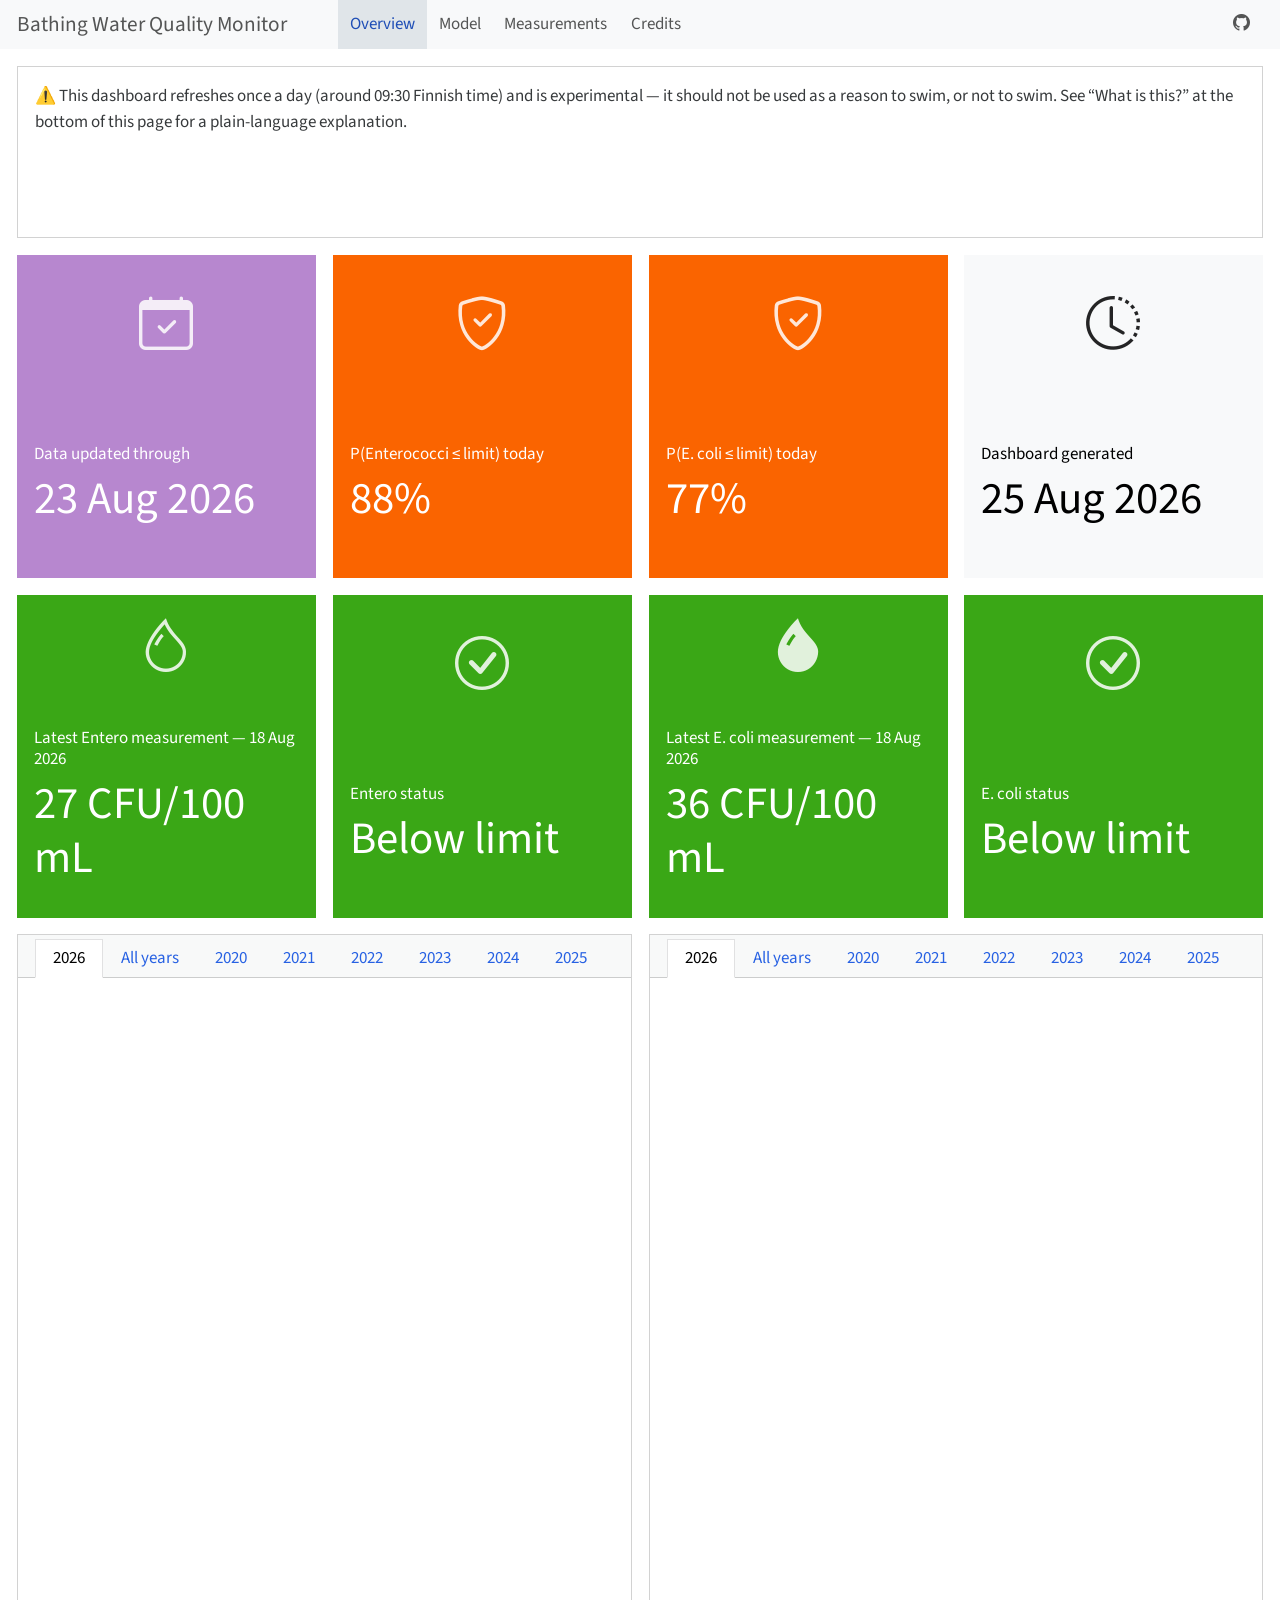
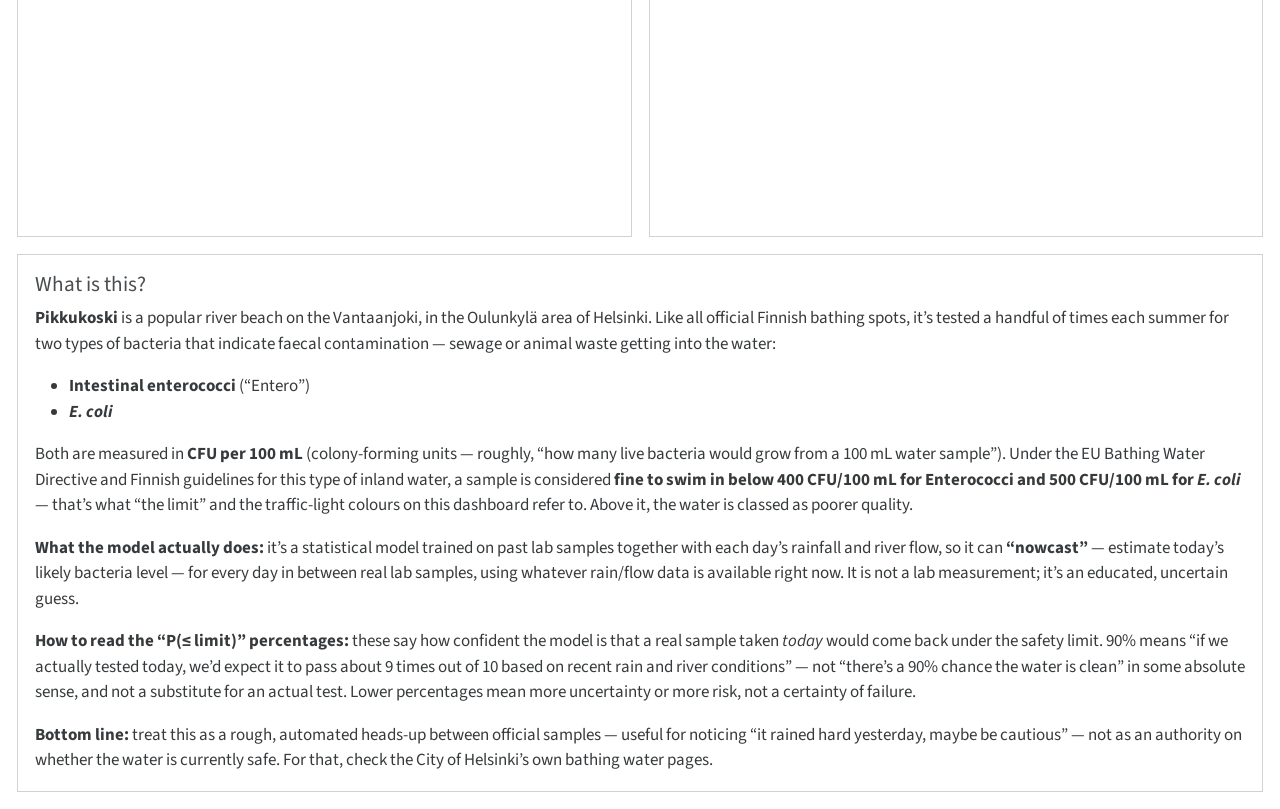
==== commit c87153de: "deploy: 31c6187ce06f538bd2d09ea39909df1a155d4586" ====
--- a/index.html
+++ b/index.html
@@ -127,7 +127,7 @@
 Data updated through
 </p>
 <p class="value-box-value">
-22 Aug 2026
+23 Aug 2026
 </p>
 </div>
 </div>
@@ -143,7 +143,7 @@
 P(Enterococci ≤ limit) today
 </p>
 <p class="value-box-value">
-90%
+88%
 </p>
 </div>
 </div>
@@ -159,7 +159,7 @@
 P(E. coli ≤ limit) today
 </p>
 <p class="value-box-value">
-75%
+77%
 </p>
 </div>
 </div>
@@ -175,7 +175,7 @@
 Dashboard generated
 </p>
 <p class="value-box-value">
-24 Aug 2026
+25 Aug 2026
 </p>
 </div>
 </div>
@@ -186,7 +186,7 @@
 grid-auto-rows: minmax(0, 1fr);">
 <div class="card valuebox cell html-fill-item html-fill-container bslib-card bslib-value-box bg-success showcase-left-center" data-bslib-card-init="" data-require-bs-caller="card()">
 <div class="card-body html-fill-item html-fill-container">
-<div data-icon="droplet" data-title="Latest Entero measurement — 18 Aug 2026" class="html-fill-item html-fill-container value-box-grid">
+<div data-title="Latest Entero measurement — 18 Aug 2026" data-icon="droplet" class="html-fill-item html-fill-container value-box-grid">
 <div class="value-box-showcase html-fill-item html-fill-container">
 
 <i class="bi bi-droplet"></i></div>
@@ -218,7 +218,7 @@
 </div>
 <script data-bslib-card-init="">bslib.Card.initializeAllCards();</script></div><div class="card valuebox cell html-fill-item html-fill-container bslib-card bslib-value-box bg-success showcase-left-center" data-bslib-card-init="" data-require-bs-caller="card()">
 <div class="card-body html-fill-item html-fill-container">
-<div data-icon="droplet-fill" data-title="Latest E. coli measurement — 18 Aug 2026" class="html-fill-item html-fill-container value-box-grid">
+<div data-title="Latest E. coli measurement — 18 Aug 2026" data-icon="droplet-fill" class="html-fill-item html-fill-container value-box-grid">
 <div class="value-box-showcase html-fill-item html-fill-container">
 
 <i class="bi bi-droplet-fill"></i></div>
@@ -266,43 +266,43 @@
 
 <div class="tab-content html-fill-item html-fill-container" data-tabset-id="card-tabset-10"><div class="tab-pane active show html-fill-item html-fill-container" role="tabpanel" id="card-tabset-10-1"><div class="card-body html-fill-item html-fill-container" data-title="2026">
 <div class="cell-output-display html-fill-item html-fill-container">
-<div class="plotly html-widget html-fill-item html-fill-container" id="htmlwidget-c7701d705dbc74f1e880" style="width:100%;height:406px;"></div>
-<script type="application/json" data-for="htmlwidget-c7701d705dbc74f1e880">{"x":{"visdat":{"1a8b5da2df4b":["function () ","plotlyVisDat"],"1a8b78c89b35":["function () ","data"],"1a8b46e08d54":["function () ","data"],"1a8b38ebe7de":["function () ","data"]},"cur_data":"1a8b38ebe7de","attrs":{"1a8b78c89b35":{"alpha_stroke":1,"sizes":[10,100],"spans":[1,20],"x":{},"ymin":{},"ymax":{},"type":"scatter","mode":"lines","hoveron":"points","fill":"toself","fillcolor":"rgba(70,130,180,0.2)","line":{"color":"transparent"},"name":"90% CI","hoverinfo":"skip","inherit":true},"1a8b46e08d54":{"alpha_stroke":1,"sizes":[10,100],"spans":[1,20],"x":{},"y":{},"type":"scatter","mode":"lines","line":{"color":"steelblue","width":2},"name":"Model prediction","inherit":true},"1a8b38ebe7de":{"alpha_stroke":1,"sizes":[10,100],"spans":[1,20],"x":{},"y":{},"type":"scatter","mode":"markers","marker":{"color":"black","size":7},"name":"Observed","text":{},"hovertemplate":"%{text}<extra><\/extra>","inherit":true},"1a8b38ebe7de.1":{"alpha_stroke":1,"sizes":[10,100],"spans":[1,20],"x":["2026-06-01","2026-08-22"],"y":[400,400],"type":"scatter","mode":"lines","line":{"color":"red","dash":"dash","width":1.5},"name":"Limit: 400","hoverinfo":"skip","inherit":true}},"layout":{"margin":{"b":40,"l":60,"t":25,"r":10},"yaxis":{"domain":[0,1],"automargin":true,"title":"CFU / 100 mL","type":"log","tickformat":","},"xaxis":{"domain":[0,1],"automargin":true,"title":"","rangebreaks":[{"pattern":"day of year","bounds":[244,151]}]},"legend":{"orientation":"h","y":-0.14999999999999999},"hovermode":"x unified","showlegend":true},"source":"A","config":{"modeBarButtonsToAdd":["hoverclosest","hovercompare"],"showSendToCloud":false,"displayModeBar":false},"data":[{"fillcolor":"rgba(70,130,180,0.2)","x":["2026-06-01","2026-06-02","2026-06-03","2026-06-03","2026-06-04","2026-06-05","2026-06-06","2026-06-07","2026-06-08","2026-06-09","2026-06-10","2026-06-11","2026-06-12","2026-06-13","2026-06-14","2026-06-15","2026-06-16","2026-06-16","2026-06-17","2026-06-18","2026-06-19","2026-06-20","2026-06-21","2026-06-22","2026-06-23","2026-06-24","2026-06-25","2026-06-26","2026-06-27","2026-06-28","2026-06-29","2026-06-30","2026-07-01","2026-07-02","2026-07-03","2026-07-04","2026-07-05","2026-07-06","2026-07-07","2026-07-08","2026-07-09","2026-07-10","2026-07-11","2026-07-12","2026-07-13","2026-07-14","2026-07-15","2026-07-16","2026-07-17","2026-07-18","2026-07-19","2026-07-20","2026-07-21","2026-07-22","2026-07-23","2026-07-24","2026-07-25","2026-07-26","2026-07-27","2026-07-28","2026-07-29","2026-07-30","2026-07-31","2026-08-01","2026-08-02","2026-08-03","2026-08-04","2026-08-05","2026-08-06","2026-08-07","2026-08-08","2026-08-09","2026-08-10","2026-08-11","2026-08-12","2026-08-13","2026-08-14","2026-08-15","2026-08-16","2026-08-17","2026-08-18","2026-08-19","2026-08-20","2026-08-21","2026-08-22","2026-08-22","2026-08-22","2026-08-21","2026-08-20","2026-08-19","2026-08-18","2026-08-17","2026-08-16","2026-08-15","2026-08-14","2026-08-13","2026-08-12","2026-08-11","2026-08-10","2026-08-09","2026-08-08","2026-08-07","2026-08-06","2026-08-05","2026-08-04","2026-08-03","2026-08-02","2026-08-01","2026-07-31","2026-07-30","2026-07-29","2026-07-28","2026-07-27","2026-07-26","2026-07-25","2026-07-24","2026-07-23","2026-07-22","2026-07-21","2026-07-20","2026-07-19","2026-07-18","2026-07-17","2026-07-16","2026-07-15","2026-07-14","2026-07-13","2026-07-12","2026-07-11","2026-07-10","2026-07-09","2026-07-08","2026-07-07","2026-07-06","2026-07-05","2026-07-04","2026-07-03","2026-07-02","2026-07-01","2026-06-30","2026-06-29","2026-06-28","2026-06-27","2026-06-26","2026-06-25","2026-06-24","2026-06-23","2026-06-22","2026-06-21","2026-06-20","2026-06-19","2026-06-18","2026-06-17","2026-06-16","2026-06-16","2026-06-15","2026-06-14","2026-06-13","2026-06-12","2026-06-11","2026-06-10","2026-06-09","2026-06-08","2026-06-07","2026-06-06","2026-06-05","2026-06-04","2026-06-03","2026-06-03","2026-06-02","2026-06-01"],"type":"scatter","mode":"lines","hoveron":"points","fill":"toself","line":{"color":"transparent"},"name":"90% CI","hoverinfo":["skip","skip","skip","skip","skip","skip","skip","skip","skip","skip","skip","skip","skip","skip","skip","skip","skip","skip","skip","skip","skip","skip","skip","skip","skip","skip","skip","skip","skip","skip","skip","skip","skip","skip","skip","skip","skip","skip","skip","skip","skip","skip","skip","skip","skip","skip","skip","skip","skip","skip","skip","skip","skip","skip","skip","skip","skip","skip","skip","skip","skip","skip","skip","skip","skip","skip","skip","skip","skip","skip","skip","skip","skip","skip","skip","skip","skip","skip","skip","skip","skip","skip","skip","skip","skip","skip","skip","skip","skip","skip","skip","skip","skip","skip","skip","skip","skip","skip","skip","skip","skip","skip","skip","skip","skip","skip","skip","skip","skip","skip","skip","skip","skip","skip","skip","skip","skip","skip","skip","skip","skip","skip","skip","skip","skip","skip","skip","skip","skip","skip","skip","skip","skip","skip","skip","skip","skip","skip","skip","skip","skip","skip","skip","skip","skip","skip","skip","skip","skip","skip","skip","skip","skip","skip","skip","skip","skip","skip","skip","skip","skip","skip","skip","skip","skip","skip","skip","skip","skip","skip","skip"],"y":[0.95430486266095016,0.95098216973350957,1.0737928338748342,1.1499286292213149,1.2722509697442503,2.1596340964289982,3.3324402870926995,3.6981515920151611,3.2626696033356288,5.0934186500019329,4.489379669069355,6.0426766366633515,7.9377147044934526,22.87210849183003,30.933450835237487,38.722309826274582,26.624535040508562,28.078634745618952,43.927563082339255,34.850191990103006,27.496288215610665,19.0974506372124,16.231438046506732,12.704273296780956,11.864094181502324,14.246006727071329,16.84259542786662,17.561846709840253,13.844083205205363,14.184503219856117,11.798343445589165,10.324623538586616,10.351267633876091,12.346521041942763,11.407191354359025,19.565873945367009,35.898713043929007,100.66773374790398,100.81053576297924,87.854227898349706,64.100096821780909,40.477439921300459,25.247205091906633,28.22937597620918,29.213809401016551,20.842845519599489,16.158852014919333,12.859733226778459,10.881539033917647,10.61621083530992,10.108233400546313,9.3222866526855519,9.7065027566911741,8.5735246767387618,8.7389839054914535,7.731639651190342,8.891471518255484,9.2519127915693833,11.164479319582764,13.416531981761588,10.519299948952204,8.7385607817395829,12.14693530762942,12.151398410510067,8.5549476993521498,7.9810718550790032,7.4665023184467572,6.2193224414634187,6.433822771406879,5.5287400340514319,5.5360429857553886,4.3989327721765026,6.7553276214523743,9.3693090128451608,7.7036886355258503,5.6200804175838597,5.2670081639531334,5.5954069763185181,4.7461896187594936,5.2856183720079901,4.2934155709040036,4.309560795204848,4.9052512372158876,5.3060368954332509,13.868871039334229,13.868871039334229,635.78490609291055,204.51498818742672,197.37865792392591,151.10399429526186,171.66978202259,210.02229166806745,188.4766599912559,217.2400728526699,190.37233075276961,227.4295889295507,270.96633149624716,370.97762113672161,263.9538901789436,169.51173497495412,208.76531547360449,205.74393846354369,246.18141780769736,259.53277364757582,258.94544154557678,308.5377964513691,340.54627367004713,433.39932106544632,451.90820802161687,313.94702923150561,347.41861290298544,483.83906239930923,437.57073136111455,333.02268576180353,329.13536128248631,306.06799444166535,315.11343545948756,316.24809935750631,348.17146521489661,355.38977457720898,374.10155836564519,397.05382034337742,424.20908262238027,491.454357802495,593.05979040212014,814.9299446571257,1126.2123274912544,1090.0774039333808,861.87338985793383,1413.4125563398925,2063.7971426373651,3045.543112447112,3928.8191940351494,3935.6283303671585,1269.2542275293847,700.99097896635476,389.99086828330314,460.18672128849141,364.33310151784264,384.69183215841957,405.57540542733778,448.67940399437288,500.86585327930362,592.93833186287475,551.97075515956874,487.33649060899575,432.79839365082148,446.85942940129411,531.22880972152382,632.77575303266747,895.61672066226549,1187.3052789489586,1691.0153262787742,1002.6248655562052,970.8934209481456,1406.0396560187075,1049.0210206364895,1048.2531640450648,266.73848536137376,240.31400547822255,161.68283348271984,189.14784030923479,117.06649010640442,128.89284272221326,126.99713526905276,84.403757646249545,47.578116254937541,42.782482332421296,42.606923006834563,43.20238442354195,37.078930194475205],"marker":{"color":"rgba(31,119,180,1)","line":{"color":"rgba(31,119,180,1)"}},"error_y":{"color":"rgba(31,119,180,1)"},"error_x":{"color":"rgba(31,119,180,1)"},"xaxis":"x","yaxis":"y","frame":null},{"x":["2026-06-01","2026-06-02","2026-06-03","2026-06-03","2026-06-04","2026-06-05","2026-06-06","2026-06-07","2026-06-08","2026-06-09","2026-06-10","2026-06-11","2026-06-12","2026-06-13","2026-06-14","2026-06-15","2026-06-16","2026-06-16","2026-06-17","2026-06-18","2026-06-19","2026-06-20","2026-06-21","2026-06-22","2026-06-23","2026-06-24","2026-06-25","2026-06-26","2026-06-27","2026-06-28","2026-06-29","2026-06-30","2026-07-01","2026-07-02","2026-07-03","2026-07-04","2026-07-05","2026-07-06","2026-07-07","2026-07-08","2026-07-09","2026-07-10","2026-07-11","2026-07-12","2026-07-13","2026-07-14","2026-07-15","2026-07-16","2026-07-17","2026-07-18","2026-07-19","2026-07-20","2026-07-21","2026-07-22","2026-07-23","2026-07-24","2026-07-25","2026-07-26","2026-07-27","2026-07-28","2026-07-29","2026-07-30","2026-07-31","2026-08-01","2026-08-02","2026-08-03","2026-08-04","2026-08-05","2026-08-06","2026-08-07","2026-08-08","2026-08-09","2026-08-10","2026-08-11","2026-08-12","2026-08-13","2026-08-14","2026-08-15","2026-08-16","2026-08-17","2026-08-18","2026-08-19","2026-08-20","2026-08-21","2026-08-22"],"y":[6.073228370139665,6.307756058583232,6.9092736546785352,6.8627337795198695,7.74603121110815,13.221184530494698,21.00402975781488,21.590049516725895,19.087428226261345,30.725206290801456,27.058546802028335,39.369668599492414,48.642635540118988,156.67314735312613,180.60618454494627,223.92864426407019,163.67636971000283,164.38402824314511,268.45418569914881,207.46524890032953,155.27152313966587,112.20213196478396,93.049295027126618,74.482453913814098,72.835603995075829,83.935822853007977,97.877862745998755,103.87875599786469,85.500929017253469,78.811098800399748,71.904346683952269,60.227375052313938,62.065245022216352,76.321357096588059,67.486405874456622,121.0001209208946,205.74840572237051,643.33393929300325,618.99865595984886,512.02857558800497,363.06289526836849,232.14858016634119,154.03791453503428,174.91895018214765,182.49405824295536,128.65089802657616,95.774064479340041,80.359828694338773,67.217709990653503,64.860113041376309,60.918633958347492,58.617920535124391,57.353226159925562,52.645627932461181,50.892524445462598,50.290898429150239,54.984489953486175,53.601959966851467,69.624276567655258,78.642232634715256,61.461337256403738,52.822424676044271,75.172120558295092,71.429010314775368,55.706872620233874,48.298844139300755,44.233833619251278,40.257218504935295,39.084464819262031,33.364144728347377,32.606184241414851,27.801744261528519,41.756522321894714,59.56590347672784,45.014778760195362,35.721651432380895,32.315286284312229,33.354950047307142,29.253715708707677,32.565762370520062,27.294797038621699,25.192852888078551,30.352910963408402,32.96909108021709,95.549201268724701],"type":"scatter","mode":"lines","line":{"color":"steelblue","width":2},"name":"Model prediction","marker":{"color":"rgba(255,127,14,1)","line":{"color":"rgba(255,127,14,1)"}},"error_y":{"color":"rgba(255,127,14,1)"},"error_x":{"color":"rgba(255,127,14,1)"},"xaxis":"x","yaxis":"y","frame":null},{"x":["2026-06-03","2026-06-03","2026-06-12","2026-06-16","2026-06-16","2026-06-23","2026-07-01","2026-07-08","2026-07-10","2026-07-15","2026-07-22","2026-08-04","2026-08-18"],"y":[1,2,200,200,110,57,64,400,420,2,59,5,27],"type":"scatter","mode":"markers","marker":{"color":"black","size":7,"line":{"color":"rgba(44,160,44,1)"}},"name":"Observed","text":["03 Jun 2026<br>Measured: 1 CFU/100 mL","03 Jun 2026<br>Measured: 2 CFU/100 mL","12 Jun 2026<br>Measured: 200 CFU/100 mL","16 Jun 2026<br>Measured: 200 CFU/100 mL","16 Jun 2026<br>Measured: 110 CFU/100 mL","23 Jun 2026<br>Measured: 57 CFU/100 mL","01 Jul 2026<br>Measured: 64 CFU/100 mL","08 Jul 2026<br>Measured: 400 CFU/100 mL","10 Jul 2026<br>Measured: 420 CFU/100 mL","15 Jul 2026<br>Measured: 2 CFU/100 mL","22 Jul 2026<br>Measured: 59 CFU/100 mL","04 Aug 2026<br>Measured: 5 CFU/100 mL","18 Aug 2026<br>Measured: 27 CFU/100 mL"],"hovertemplate":["%{text}<extra><\/extra>","%{text}<extra><\/extra>","%{text}<extra><\/extra>","%{text}<extra><\/extra>","%{text}<extra><\/extra>","%{text}<extra><\/extra>","%{text}<extra><\/extra>","%{text}<extra><\/extra>","%{text}<extra><\/extra>","%{text}<extra><\/extra>","%{text}<extra><\/extra>","%{text}<extra><\/extra>","%{text}<extra><\/extra>"],"error_y":{"color":"rgba(44,160,44,1)"},"error_x":{"color":"rgba(44,160,44,1)"},"line":{"color":"rgba(44,160,44,1)"},"xaxis":"x","yaxis":"y","frame":null},{"x":["2026-06-01","2026-08-22"],"y":[400,400],"type":"scatter","mode":"lines","line":{"color":"red","dash":"dash","width":1.5},"name":"Limit: 400","hoverinfo":["skip","skip"],"marker":{"color":"rgba(214,39,40,1)","line":{"color":"rgba(214,39,40,1)"}},"error_y":{"color":"rgba(214,39,40,1)"},"error_x":{"color":"rgba(214,39,40,1)"},"xaxis":"x","yaxis":"y","frame":null}],"highlight":{"on":"plotly_click","persistent":false,"dynamic":false,"selectize":false,"opacityDim":0.20000000000000001,"selected":{"opacity":1},"debounce":0},"shinyEvents":["plotly_hover","plotly_click","plotly_selected","plotly_relayout","plotly_brushed","plotly_brushing","plotly_clickannotation","plotly_doubleclick","plotly_deselect","plotly_afterplot","plotly_sunburstclick"],"base_url":"https://plot.ly"},"evals":[],"jsHooks":[]}</script>
+<div class="plotly html-widget html-fill-item html-fill-container" id="htmlwidget-37ca33fcf743194fdb5f" style="width:100%;height:406px;"></div>
+<script type="application/json" data-for="htmlwidget-37ca33fcf743194fdb5f">{"x":{"visdat":{"19ab64d672f1":["function () ","plotlyVisDat"],"19ab643bc700":["function () ","data"],"19ab1a95e975":["function () ","data"],"19ab750c24e2":["function () ","data"]},"cur_data":"19ab750c24e2","attrs":{"19ab643bc700":{"alpha_stroke":1,"sizes":[10,100],"spans":[1,20],"x":{},"ymin":{},"ymax":{},"type":"scatter","mode":"lines","hoveron":"points","fill":"toself","fillcolor":"rgba(70,130,180,0.2)","line":{"color":"transparent"},"name":"90% CI","hoverinfo":"skip","inherit":true},"19ab1a95e975":{"alpha_stroke":1,"sizes":[10,100],"spans":[1,20],"x":{},"y":{},"type":"scatter","mode":"lines","line":{"color":"steelblue","width":2},"name":"Model prediction","inherit":true},"19ab750c24e2":{"alpha_stroke":1,"sizes":[10,100],"spans":[1,20],"x":{},"y":{},"type":"scatter","mode":"markers","marker":{"color":"black","size":7},"name":"Observed","text":{},"hovertemplate":"%{text}<extra><\/extra>","inherit":true},"19ab750c24e2.1":{"alpha_stroke":1,"sizes":[10,100],"spans":[1,20],"x":["2026-06-01","2026-08-23"],"y":[400,400],"type":"scatter","mode":"lines","line":{"color":"red","dash":"dash","width":1.5},"name":"Limit: 400","hoverinfo":"skip","inherit":true}},"layout":{"margin":{"b":40,"l":60,"t":25,"r":10},"yaxis":{"domain":[0,1],"automargin":true,"title":"CFU / 100 mL","type":"log","tickformat":","},"xaxis":{"domain":[0,1],"automargin":true,"title":"","rangebreaks":[{"pattern":"day of year","bounds":[244,151]}]},"legend":{"orientation":"h","y":-0.14999999999999999},"hovermode":"x unified","showlegend":true},"source":"A","config":{"modeBarButtonsToAdd":["hoverclosest","hovercompare"],"showSendToCloud":false,"displayModeBar":false},"data":[{"fillcolor":"rgba(70,130,180,0.2)","x":["2026-06-01","2026-06-02","2026-06-03","2026-06-03","2026-06-04","2026-06-05","2026-06-06","2026-06-07","2026-06-08","2026-06-09","2026-06-10","2026-06-11","2026-06-12","2026-06-13","2026-06-14","2026-06-15","2026-06-16","2026-06-16","2026-06-17","2026-06-18","2026-06-19","2026-06-20","2026-06-21","2026-06-22","2026-06-23","2026-06-24","2026-06-25","2026-06-26","2026-06-27","2026-06-28","2026-06-29","2026-06-30","2026-07-01","2026-07-02","2026-07-03","2026-07-04","2026-07-05","2026-07-06","2026-07-07","2026-07-08","2026-07-09","2026-07-10","2026-07-11","2026-07-12","2026-07-13","2026-07-14","2026-07-15","2026-07-16","2026-07-17","2026-07-18","2026-07-19","2026-07-20","2026-07-21","2026-07-22","2026-07-23","2026-07-24","2026-07-25","2026-07-26","2026-07-27","2026-07-28","2026-07-29","2026-07-30","2026-07-31","2026-08-01","2026-08-02","2026-08-03","2026-08-04","2026-08-05","2026-08-06","2026-08-07","2026-08-08","2026-08-09","2026-08-10","2026-08-11","2026-08-12","2026-08-13","2026-08-14","2026-08-15","2026-08-16","2026-08-17","2026-08-18","2026-08-19","2026-08-20","2026-08-21","2026-08-22","2026-08-23","2026-08-23","2026-08-23","2026-08-22","2026-08-21","2026-08-20","2026-08-19","2026-08-18","2026-08-17","2026-08-16","2026-08-15","2026-08-14","2026-08-13","2026-08-12","2026-08-11","2026-08-10","2026-08-09","2026-08-08","2026-08-07","2026-08-06","2026-08-05","2026-08-04","2026-08-03","2026-08-02","2026-08-01","2026-07-31","2026-07-30","2026-07-29","2026-07-28","2026-07-27","2026-07-26","2026-07-25","2026-07-24","2026-07-23","2026-07-22","2026-07-21","2026-07-20","2026-07-19","2026-07-18","2026-07-17","2026-07-16","2026-07-15","2026-07-14","2026-07-13","2026-07-12","2026-07-11","2026-07-10","2026-07-09","2026-07-08","2026-07-07","2026-07-06","2026-07-05","2026-07-04","2026-07-03","2026-07-02","2026-07-01","2026-06-30","2026-06-29","2026-06-28","2026-06-27","2026-06-26","2026-06-25","2026-06-24","2026-06-23","2026-06-22","2026-06-21","2026-06-20","2026-06-19","2026-06-18","2026-06-17","2026-06-16","2026-06-16","2026-06-15","2026-06-14","2026-06-13","2026-06-12","2026-06-11","2026-06-10","2026-06-09","2026-06-08","2026-06-07","2026-06-06","2026-06-05","2026-06-04","2026-06-03","2026-06-03","2026-06-02","2026-06-01"],"type":"scatter","mode":"lines","hoveron":"points","fill":"toself","line":{"color":"transparent"},"name":"90% CI","hoverinfo":["skip","skip","skip","skip","skip","skip","skip","skip","skip","skip","skip","skip","skip","skip","skip","skip","skip","skip","skip","skip","skip","skip","skip","skip","skip","skip","skip","skip","skip","skip","skip","skip","skip","skip","skip","skip","skip","skip","skip","skip","skip","skip","skip","skip","skip","skip","skip","skip","skip","skip","skip","skip","skip","skip","skip","skip","skip","skip","skip","skip","skip","skip","skip","skip","skip","skip","skip","skip","skip","skip","skip","skip","skip","skip","skip","skip","skip","skip","skip","skip","skip","skip","skip","skip","skip","skip","skip","skip","skip","skip","skip","skip","skip","skip","skip","skip","skip","skip","skip","skip","skip","skip","skip","skip","skip","skip","skip","skip","skip","skip","skip","skip","skip","skip","skip","skip","skip","skip","skip","skip","skip","skip","skip","skip","skip","skip","skip","skip","skip","skip","skip","skip","skip","skip","skip","skip","skip","skip","skip","skip","skip","skip","skip","skip","skip","skip","skip","skip","skip","skip","skip","skip","skip","skip","skip","skip","skip","skip","skip","skip","skip","skip","skip","skip","skip","skip","skip","skip","skip","skip","skip","skip","skip"],"y":[0.98815506722381918,0.99209515109054358,1.114601920963602,1.0919989485892074,1.189053950863779,2.1554468944397285,3.5426308970778364,3.8954470640579402,3.1679310999568497,4.8109561927062598,4.3063608118043346,6.6772808953749268,8.4580709560371137,23.148647662414454,29.576470475514675,38.182305306512312,28.854399471911865,28.797476814470841,45.197258403317072,36.672701378073235,25.614484775368854,17.932589822287728,15.331209824319751,12.076233756120789,12.128139659405123,13.247510425112871,15.497864132957115,18.073438149462845,14.382738431943572,13.361624105534849,11.878318390741008,10.755643791865724,10.238225390471005,13.141279489287189,11.161152162472913,17.448201065714795,34.926142037338238,104.8782464756452,105.06930096368924,83.525446326772524,63.135637336447907,37.572409907307303,27.33746424145783,27.323237226540336,28.556244809828915,20.522436221957182,15.383302217582695,13.020077552346082,11.249041940977891,10.321367633562836,9.8189398592096158,9.4780491488939624,9.5535031112957665,8.568985088299975,8.4157133703417522,7.8809136975432406,8.9508094562446061,8.8085729248774935,11.81337896319587,12.157895882156788,10.929100421721346,8.4205028035303382,12.090836412899112,11.136542428973236,9.5389491817267995,7.1649151450469155,7.4474014758362994,6.7607090374238101,6.233997122644948,5.4732777557574259,4.9530524403406737,4.7310727606378871,6.9707889515762131,9.4089486701709752,7.4801127738101645,5.4483251951028357,4.9694854457223236,5.3052227896591262,4.8242442482815786,4.9137057141856486,4.4471356370099127,4.120260733857025,5.4253762612352663,5.3693506246776375,14.983501639685285,19.11211338550077,19.11211338550077,756.19827340956556,630.1156823115175,196.52541861499068,180.84609020294175,146.62647749278074,169.97461592133797,204.68306813014885,183.1558481518916,200.91287582907711,193.4727090992705,229.05418555876869,275.09806079695318,338.38827565242394,257.31290427649884,194.83680261839129,199.02737536753111,218.84793641931259,230.7147689499148,236.34159555787679,283.79432624670795,270.53913807205731,319.03687382472611,442.06046922955875,437.16424818275982,315.14429380721322,388.62393352520382,470.99870658320629,424.16498812790405,322.51500011724403,324.27790687158466,294.48227047929248,319.23244386488489,330.93622439425246,359.01853294388599,338.9057763259957,376.87473384742731,367.75783341513818,409.56109104753784,470.68126163141869,567.71528322220888,849.177136917349,1174.1044289578467,1089.6285908827797,921.77875258496442,1351.1645733092028,2126.3130606701225,2999.3327453963566,3645.3457853135678,3915.5723320514799,1243.0957533380461,669.86729600756564,419.73530895600953,456.81825853230691,348.6177587956505,352.46532139306936,398.01091645482933,468.3412319220725,555.78520300205287,603.82019628393778,552.8404882529012,492.06485995846776,428.48987269690616,445.03555985355206,532.5748947048927,650.19314400912879,848.40810770015582,1267.6231755630324,1502.8885295562434,955.48212713409896,930.19614522409825,1357.1063877987444,1107.0571928418069,1039.6535745031269,264.25554529774655,245.96437634679509,150.34417700106764,196.67803343425859,120.72448909996528,129.71156821588039,123.01555692336623,82.927383634238922,53.060086224593,44.49822285073126,44.320884673647811,43.101058844951162,40.224792339044853],"marker":{"color":"rgba(31,119,180,1)","line":{"color":"rgba(31,119,180,1)"}},"error_y":{"color":"rgba(31,119,180,1)"},"error_x":{"color":"rgba(31,119,180,1)"},"xaxis":"x","yaxis":"y","frame":null},{"x":["2026-06-01","2026-06-02","2026-06-03","2026-06-03","2026-06-04","2026-06-05","2026-06-06","2026-06-07","2026-06-08","2026-06-09","2026-06-10","2026-06-11","2026-06-12","2026-06-13","2026-06-14","2026-06-15","2026-06-16","2026-06-16","2026-06-17","2026-06-18","2026-06-19","2026-06-20","2026-06-21","2026-06-22","2026-06-23","2026-06-24","2026-06-25","2026-06-26","2026-06-27","2026-06-28","2026-06-29","2026-06-30","2026-07-01","2026-07-02","2026-07-03","2026-07-04","2026-07-05","2026-07-06","2026-07-07","2026-07-08","2026-07-09","2026-07-10","2026-07-11","2026-07-12","2026-07-13","2026-07-14","2026-07-15","2026-07-16","2026-07-17","2026-07-18","2026-07-19","2026-07-20","2026-07-21","2026-07-22","2026-07-23","2026-07-24","2026-07-25","2026-07-26","2026-07-27","2026-07-28","2026-07-29","2026-07-30","2026-07-31","2026-08-01","2026-08-02","2026-08-03","2026-08-04","2026-08-05","2026-08-06","2026-08-07","2026-08-08","2026-08-09","2026-08-10","2026-08-11","2026-08-12","2026-08-13","2026-08-14","2026-08-15","2026-08-16","2026-08-17","2026-08-18","2026-08-19","2026-08-20","2026-08-21","2026-08-22","2026-08-23"],"y":[6.1199938860360641,6.460827647367414,6.8789290386356576,6.8107098082280828,7.7306143209670619,13.441852858769604,20.81854911861565,21.526775524457911,19.26318947942589,30.33166558036682,26.481186228642041,40.290810997859118,48.655319887427005,155.21344874609386,183.4144697833128,227.89529951014367,166.82204367301156,163.06896098663017,263.20293623828906,210.66416889698056,152.84409877828651,115.52229079402883,90.169125037699075,73.837711268872738,74.111667654602016,81.536702070071854,97.620821517207887,105.72281700198096,88.704736461324217,83.425615042519993,72.168482329113687,62.335756157853567,59.594023459415141,76.824490691521376,70.125174948812756,114.19260379338492,211.81538228353045,643.38753961494581,637.28929458356629,507.9566874751248,366.68747901153819,225.85711879077641,155.39134441506789,167.36513570813219,183.27605265971445,130.89901248193408,93.174703531500342,80.688497795779213,68.947361367975333,63.880327112352255,60.590156093804488,56.976677379786864,57.541222137238336,52.002085864249089,52.494261100764803,48.112907390897945,54.272443679350239,51.26895518976869,68.553118521009708,80.069168362637512,64.338328916035536,52.633631461876178,75.542535954650546,70.11229050170256,55.273362378107272,46.566122400054788,44.862798118037531,39.738406207776151,38.719494234275828,32.996531568735506,31.25843625393717,29.215063834977631,42.736110808018665,57.533184384037341,45.850590396646723,36.04442456571077,31.204377513301729,32.978353485134441,28.87574993089634,31.649028882408921,27.971629340920845,24.296407298841153,31.198170248373025,32.627814986481866,96.063151327571518,114.24602169430358],"type":"scatter","mode":"lines","line":{"color":"steelblue","width":2},"name":"Model prediction","marker":{"color":"rgba(255,127,14,1)","line":{"color":"rgba(255,127,14,1)"}},"error_y":{"color":"rgba(255,127,14,1)"},"error_x":{"color":"rgba(255,127,14,1)"},"xaxis":"x","yaxis":"y","frame":null},{"x":["2026-06-03","2026-06-03","2026-06-12","2026-06-16","2026-06-16","2026-06-23","2026-07-01","2026-07-08","2026-07-10","2026-07-15","2026-07-22","2026-08-04","2026-08-18"],"y":[1,2,200,200,110,57,64,400,420,2,59,5,27],"type":"scatter","mode":"markers","marker":{"color":"black","size":7,"line":{"color":"rgba(44,160,44,1)"}},"name":"Observed","text":["03 Jun 2026<br>Measured: 1 CFU/100 mL","03 Jun 2026<br>Measured: 2 CFU/100 mL","12 Jun 2026<br>Measured: 200 CFU/100 mL","16 Jun 2026<br>Measured: 200 CFU/100 mL","16 Jun 2026<br>Measured: 110 CFU/100 mL","23 Jun 2026<br>Measured: 57 CFU/100 mL","01 Jul 2026<br>Measured: 64 CFU/100 mL","08 Jul 2026<br>Measured: 400 CFU/100 mL","10 Jul 2026<br>Measured: 420 CFU/100 mL","15 Jul 2026<br>Measured: 2 CFU/100 mL","22 Jul 2026<br>Measured: 59 CFU/100 mL","04 Aug 2026<br>Measured: 5 CFU/100 mL","18 Aug 2026<br>Measured: 27 CFU/100 mL"],"hovertemplate":["%{text}<extra><\/extra>","%{text}<extra><\/extra>","%{text}<extra><\/extra>","%{text}<extra><\/extra>","%{text}<extra><\/extra>","%{text}<extra><\/extra>","%{text}<extra><\/extra>","%{text}<extra><\/extra>","%{text}<extra><\/extra>","%{text}<extra><\/extra>","%{text}<extra><\/extra>","%{text}<extra><\/extra>","%{text}<extra><\/extra>"],"error_y":{"color":"rgba(44,160,44,1)"},"error_x":{"color":"rgba(44,160,44,1)"},"line":{"color":"rgba(44,160,44,1)"},"xaxis":"x","yaxis":"y","frame":null},{"x":["2026-06-01","2026-08-23"],"y":[400,400],"type":"scatter","mode":"lines","line":{"color":"red","dash":"dash","width":1.5},"name":"Limit: 400","hoverinfo":["skip","skip"],"marker":{"color":"rgba(214,39,40,1)","line":{"color":"rgba(214,39,40,1)"}},"error_y":{"color":"rgba(214,39,40,1)"},"error_x":{"color":"rgba(214,39,40,1)"},"xaxis":"x","yaxis":"y","frame":null}],"highlight":{"on":"plotly_click","persistent":false,"dynamic":false,"selectize":false,"opacityDim":0.20000000000000001,"selected":{"opacity":1},"debounce":0},"shinyEvents":["plotly_hover","plotly_click","plotly_selected","plotly_relayout","plotly_brushed","plotly_brushing","plotly_clickannotation","plotly_doubleclick","plotly_deselect","plotly_afterplot","plotly_sunburstclick"],"base_url":"https://plot.ly"},"evals":[],"jsHooks":[]}</script>
 </div>
 </div></div><div class="tab-pane html-fill-item html-fill-container" role="tabpanel" id="card-tabset-10-2"><div class="card-body html-fill-item html-fill-container" data-title="All years">
 <div class="cell-output-display html-fill-item html-fill-container">
-<div class="plotly html-widget html-fill-item html-fill-container" id="htmlwidget-fcbde32d91b46a818712" style="width:100%;height:406px;"></div>
-<script type="application/json" data-for="htmlwidget-fcbde32d91b46a818712">{"x":{"visdat":{"1a8b3294ec03":["function () ","plotlyVisDat"],"1a8b1feb8df8":["function () ","data"],"1a8b2a8858b":["function () ","data"],"1a8b175270d8":["function () ","data"]},"cur_data":"1a8b175270d8","attrs":{"1a8b1feb8df8":{"alpha_stroke":1,"sizes":[10,100],"spans":[1,20],"x":{},"ymin":{},"ymax":{},"type":"scatter","mode":"lines","hoveron":"points","fill":"toself","fillcolor":"rgba(70,130,180,0.2)","line":{"color":"transparent"},"name":"90% CI","hoverinfo":"skip","inherit":true},"1a8b2a8858b":{"alpha_stroke":1,"sizes":[10,100],"spans":[1,20],"x":{},"y":{},"type":"scatter","mode":"lines","line":{"color":"steelblue","width":2},"name":"Model prediction","inherit":true},"1a8b175270d8":{"alpha_stroke":1,"sizes":[10,100],"spans":[1,20],"x":{},"y":{},"type":"scatter","mode":"markers","marker":{"color":"black","size":7},"name":"Observed","text":{},"hovertemplate":"%{text}<extra><\/extra>","inherit":true},"1a8b175270d8.1":{"alpha_stroke":1,"sizes":[10,100],"spans":[1,20],"x":["2020-06-01","2026-08-22"],"y":[400,400],"type":"scatter","mode":"lines","line":{"color":"red","dash":"dash","width":1.5},"name":"Limit: 400","hoverinfo":"skip","inherit":true}},"layout":{"margin":{"b":40,"l":60,"t":25,"r":10},"yaxis":{"domain":[0,1],"automargin":true,"title":"CFU / 100 mL","type":"log","tickformat":","},"xaxis":{"domain":[0,1],"automargin":true,"title":"","rangebreaks":[{"pattern":"day of year","bounds":[244,151]}]},"legend":{"orientation":"h","y":-0.14999999999999999},"hovermode":"x unified","showlegend":true},"source":"A","config":{"modeBarButtonsToAdd":["hoverclosest","hovercompare"],"showSendToCloud":false,"displayModeBar":false},"data":[{"fillcolor":"rgba(70,130,180,0.2)","x":["2020-06-01","2020-06-02","2020-06-03","2020-06-04","2020-06-05","2020-06-06","2020-06-07","2020-06-08","2020-06-09","2020-06-10","2020-06-11","2020-06-12","2020-06-13","2020-06-14","2020-06-15","2020-06-16","2020-06-17","2020-06-18","2020-06-19","2020-06-20","2020-06-21","2020-06-22","2020-06-23","2020-06-24","2020-06-25","2020-06-26","2020-06-27","2020-06-28","2020-06-29","2020-06-30","2020-07-01","2020-07-02","2020-07-03","2020-07-04","2020-07-05","2020-07-06","2020-07-07","2020-07-08","2020-07-09","2020-07-10","2020-07-11","2020-07-12","2020-07-13","2020-07-14","2020-07-15","2020-07-16","2020-07-17","2020-07-18","2020-07-19","2020-07-20","2020-07-21","2020-07-22","2020-07-23","2020-07-24","2020-07-25","2020-07-26","2020-07-27","2020-07-28","2020-07-29","2020-07-30","2020-07-31","2020-08-01","2020-08-02","2020-08-03","2020-08-04","2020-08-05","2020-08-06","2020-08-07","2020-08-08","2020-08-09","2020-08-10","2020-08-11","2020-08-12","2020-08-13","2020-08-14","2020-08-15","2020-08-16","2020-08-17","2020-08-18","2020-08-19","2020-08-20","2020-08-21","2020-08-22","2020-08-23","2020-08-24","2020-08-25","2020-08-26","2020-08-27","2020-08-28","2020-08-29","2020-08-30","2020-08-31","2021-06-01","2021-06-02","2021-06-03","2021-06-04","2021-06-05","2021-06-06","2021-06-07","2021-06-08","2021-06-09","2021-06-10","2021-06-11","2021-06-12","2021-06-13","2021-06-14","2021-06-15","2021-06-16","2021-06-17","2021-06-18","2021-06-19","2021-06-20","2021-06-21","2021-06-22","2021-06-23","2021-06-24","2021-06-25","2021-06-26","2021-06-27","2021-06-28","2021-06-29","2021-06-30","2021-07-01","2021-07-02","2021-07-03","2021-07-04","2021-07-05","2021-07-06","2021-07-07","2021-07-08","2021-07-09","2021-07-10","2021-07-11","2021-07-12","2021-07-13","2021-07-14","2021-07-15","2021-07-16","2021-07-17","2021-07-18","2021-07-19","2021-07-20","2021-07-21","2021-07-22","2021-07-23","2021-07-24","2021-07-25","2021-07-26","2021-07-27","2021-07-28","2021-07-29","2021-07-30","2021-07-31","2021-08-01","2021-08-02","2021-08-03","2021-08-04","2021-08-05","2021-08-06","2021-08-07","2021-08-08","2021-08-09","2021-08-10","2021-08-11","2021-08-12","2021-08-13","2021-08-14","2021-08-15","2021-08-16","2021-08-17","2021-08-18","2021-08-19","2021-08-20","2021-08-21","2021-08-22","2021-08-23","2021-08-24","2021-08-25","2021-08-26","2021-08-27","2021-08-28","2021-08-29","2021-08-30","2021-08-31","2022-06-01","2022-06-02","2022-06-03","2022-06-04","2022-06-05","2022-06-06","2022-06-07","2022-06-08","2022-06-09","2022-06-10","2022-06-11","2022-06-12","2022-06-13","2022-06-14","2022-06-15","2022-06-16","2022-06-17","2022-06-18","2022-06-19","2022-06-20","2022-06-21","2022-06-22","2022-06-23","2022-06-24","2022-06-25","2022-06-26","2022-06-27","2022-06-28","2022-06-29","2022-06-30","2022-07-01","2022-07-02","2022-07-03","2022-07-04","2022-07-05","2022-07-06","2022-07-07","2022-07-08","2022-07-09","2022-07-10","2022-07-11","2022-07-12","2022-07-13","2022-07-14","2022-07-15","2022-07-16","2022-07-17","2022-07-18","2022-07-19","2022-07-20","2022-07-21","2022-07-22","2022-07-23","2022-07-24","2022-07-25","2022-07-26","2022-07-27","2022-07-28","2022-07-29","2022-07-30","2022-07-31","2022-08-01","2022-08-02","2022-08-03","2022-08-04","2022-08-05","2022-08-06","2022-08-07","2022-08-08","2022-08-09","2022-08-10","2022-08-11","2022-08-12","2022-08-13","2022-08-14","2022-08-15","2022-08-16","2022-08-17","2022-08-18","2022-08-19","2022-08-20","2022-08-21","2022-08-22","2022-08-23","2022-08-24","2022-08-25","2022-08-26","2022-08-27","2022-08-28","2022-08-29","2022-08-30","2022-08-31","2023-06-01","2023-06-02","2023-06-03","2023-06-04","2023-06-05","2023-06-06","2023-06-07","2023-06-08","2023-06-09","2023-06-10","2023-06-11","2023-06-12","2023-06-13","2023-06-14","2023-06-15","2023-06-16","2023-06-17","2023-06-18","2023-06-19","2023-06-20","2023-06-21","2023-06-22","2023-06-23","2023-06-24","2023-06-25","2023-06-26","2023-06-27","2023-06-28","2023-06-29","2023-06-30","2023-07-01","2023-07-02","2023-07-03","2023-07-04","2023-07-05","2023-07-06","2023-07-07","2023-07-08","2023-07-09","2023-07-10","2023-07-11","2023-07-12","2023-07-13","2023-07-14","2023-07-15","2023-07-16","2023-07-17","2023-07-18","2023-07-19","2023-07-20","2023-07-21","2023-07-22","2023-07-23","2023-07-24","2023-07-25","2023-07-26","2023-07-27","2023-07-28","2023-07-29","2023-07-30","2023-07-31","2023-08-01","2023-08-02","2023-08-03","2023-08-04","2023-08-05","2023-08-06","2023-08-07","2023-08-08","2023-08-09","2023-08-10","2023-08-11","2023-08-12","2023-08-13","2023-08-14","2023-08-15","2023-08-16","2023-08-17","2023-08-18","2023-08-19","2023-08-20","2023-08-21","2023-08-22","2023-08-23","2023-08-24","2023-08-25","2023-08-26","2023-08-27","2023-08-28","2023-08-29","2023-08-30","2023-08-31","2024-06-01","2024-06-02","2024-06-03","2024-06-04","2024-06-05","2024-06-06","2024-06-07","2024-06-08","2024-06-09","2024-06-10","2024-06-11","2024-06-12","2024-06-13","2024-06-14","2024-06-15","2024-06-16","2024-06-17","2024-06-18","2024-06-19","2024-06-20","2024-06-21","2024-06-22","2024-06-23","2024-06-24","2024-06-25","2024-06-26","2024-06-27","2024-06-28","2024-06-29","2024-06-30","2024-07-01","2024-07-02","2024-07-03","2024-07-04","2024-07-05","2024-07-06","2024-07-07","2024-07-08","2024-07-09","2024-07-10","2024-07-11","2024-07-12","2024-07-13","2024-07-14","2024-07-15","2024-07-16","2024-07-17","2024-07-18","2024-07-19","2024-07-20","2024-07-21","2024-07-22","2024-07-23","2024-07-24","2024-07-25","2024-07-26","2024-07-27","2024-07-28","2024-07-29","2024-07-30","2024-07-31","2024-08-01","2024-08-02","2024-08-03","2024-08-04","2024-08-05","2024-08-06","2024-08-07","2024-08-08","2024-08-09","2024-08-10","2024-08-11","2024-08-12","2024-08-13","2024-08-14","2024-08-15","2024-08-16","2024-08-17","2024-08-18","2024-08-19","2024-08-20","2024-08-21","2024-08-22","2024-08-23","2024-08-24","2024-08-25","2024-08-26","2024-08-27","2024-08-28","2024-08-29","2024-08-30","2024-08-31","2025-06-01","2025-06-02","2025-06-03","2025-06-04","2025-06-05","2025-06-06","2025-06-07","2025-06-08","2025-06-09","2025-06-10","2025-06-11","2025-06-12","2025-06-13","2025-06-14","2025-06-15","2025-06-16","2025-06-17","2025-06-18","2025-06-19","2025-06-20","2025-06-21","2025-06-22","2025-06-23","2025-06-24","2025-06-25","2025-06-26","2025-06-27","2025-06-28","2025-06-29","2025-06-30","2025-07-01","2025-07-02","2025-07-03","2025-07-04","2025-07-05","2025-07-06","2025-07-07","2025-07-08","2025-07-09","2025-07-10","2025-07-11","2025-07-12","2025-07-13","2025-07-14","2025-07-15","2025-07-16","2025-07-17","2025-07-18","2025-07-19","2025-07-20","2025-07-21","2025-07-22","2025-07-23","2025-07-24","2025-07-25","2025-07-26","2025-07-27","2025-07-28","2025-07-29","2025-07-30","2025-07-31","2025-08-01","2025-08-02","2025-08-03","2025-08-04","2025-08-05","2025-08-06","2025-08-07","2025-08-08","2025-08-09","2025-08-10","2025-08-11","2025-08-12","2025-08-13","2025-08-14","2025-08-15","2025-08-16","2025-08-17","2025-08-18","2025-08-19","2025-08-20","2025-08-21","2025-08-22","2025-08-23","2025-08-24","2025-08-25","2025-08-26","2025-08-27","2025-08-28","2025-08-29","2025-08-30","2025-08-31","2026-06-01","2026-06-02","2026-06-03","2026-06-03","2026-06-04","2026-06-05","2026-06-06","2026-06-07","2026-06-08","2026-06-09","2026-06-10","2026-06-11","2026-06-12","2026-06-13","2026-06-14","2026-06-15","2026-06-16","2026-06-16","2026-06-17","2026-06-18","2026-06-19","2026-06-20","2026-06-21","2026-06-22","2026-06-23","2026-06-24","2026-06-25","2026-06-26","2026-06-27","2026-06-28","2026-06-29","2026-06-30","2026-07-01","2026-07-02","2026-07-03","2026-07-04","2026-07-05","2026-07-06","2026-07-07","2026-07-08","2026-07-09","2026-07-10","2026-07-11","2026-07-12","2026-07-13","2026-07-14","2026-07-15","2026-07-16","2026-07-17","2026-07-18","2026-07-19","2026-07-20","2026-07-21","2026-07-22","2026-07-23","2026-07-24","2026-07-25","2026-07-26","2026-07-27","2026-07-28","2026-07-29","2026-07-30","2026-07-31","2026-08-01","2026-08-02","2026-08-03","2026-08-04","2026-08-05","2026-08-06","2026-08-07","2026-08-08","2026-08-09","2026-08-10","2026-08-11","2026-08-12","2026-08-13","2026-08-14","2026-08-15","2026-08-16","2026-08-17","2026-08-18","2026-08-19","2026-08-20","2026-08-21","2026-08-22","2026-08-22","2026-08-22","2026-08-21","2026-08-20","2026-08-19","2026-08-18","2026-08-17","2026-08-16","2026-08-15","2026-08-14","2026-08-13","2026-08-12","2026-08-11","2026-08-10","2026-08-09","2026-08-08","2026-08-07","2026-08-06","2026-08-05","2026-08-04","2026-08-03","2026-08-02","2026-08-01","2026-07-31","2026-07-30","2026-07-29","2026-07-28","2026-07-27","2026-07-26","2026-07-25","2026-07-24","2026-07-23","2026-07-22","2026-07-21","2026-07-20","2026-07-19","2026-07-18","2026-07-17","2026-07-16","2026-07-15","2026-07-14","2026-07-13","2026-07-12","2026-07-11","2026-07-10","2026-07-09","2026-07-08","2026-07-07","2026-07-06","2026-07-05","2026-07-04","2026-07-03","2026-07-02","2026-07-01","2026-06-30","2026-06-29","2026-06-28","2026-06-27","2026-06-26","2026-06-25","2026-06-24","2026-06-23","2026-06-22","2026-06-21","2026-06-20","2026-06-19","2026-06-18","2026-06-17","2026-06-16","2026-06-16","2026-06-15","2026-06-14","2026-06-13","2026-06-12","2026-06-11","2026-06-10","2026-06-09","2026-06-08","2026-06-07","2026-06-06","2026-06-05","2026-06-04","2026-06-03","2026-06-03","2026-06-02","2026-06-01","2025-08-31","2025-08-30","2025-08-29","2025-08-28","2025-08-27","2025-08-26","2025-08-25","2025-08-24","2025-08-23","2025-08-22","2025-08-21","2025-08-20","2025-08-19","2025-08-18","2025-08-17","2025-08-16","2025-08-15","2025-08-14","2025-08-13","2025-08-12","2025-08-11","2025-08-10","2025-08-09","2025-08-08","2025-08-07","2025-08-06","2025-08-05","2025-08-04","2025-08-03","2025-08-02","2025-08-01","2025-07-31","2025-07-30","2025-07-29","2025-07-28","2025-07-27","2025-07-26","2025-07-25","2025-07-24","2025-07-23","2025-07-22","2025-07-21","2025-07-20","2025-07-19","2025-07-18","2025-07-17","2025-07-16","2025-07-15","2025-07-14","2025-07-13","2025-07-12","2025-07-11","2025-07-10","2025-07-09","2025-07-08","2025-07-07","2025-07-06","2025-07-05","2025-07-04","2025-07-03","2025-07-02","2025-07-01","2025-06-30","2025-06-29","2025-06-28","2025-06-27","2025-06-26","2025-06-25","2025-06-24","2025-06-23","2025-06-22","2025-06-21","2025-06-20","2025-06-19","2025-06-18","2025-06-17","2025-06-16","2025-06-15","2025-06-14","2025-06-13","2025-06-12","2025-06-11","2025-06-10","2025-06-09","2025-06-08","2025-06-07","2025-06-06","2025-06-05","2025-06-04","2025-06-03","2025-06-02","2025-06-01","2024-08-31","2024-08-30","2024-08-29","2024-08-28","2024-08-27","2024-08-26","2024-08-25","2024-08-24","2024-08-23","2024-08-22","2024-08-21","2024-08-20","2024-08-19","2024-08-18","2024-08-17","2024-08-16","2024-08-15","2024-08-14","2024-08-13","2024-08-12","2024-08-11","2024-08-10","2024-08-09","2024-08-08","2024-08-07","2024-08-06","2024-08-05","2024-08-04","2024-08-03","2024-08-02","2024-08-01","2024-07-31","2024-07-30","2024-07-29","2024-07-28","2024-07-27","2024-07-26","2024-07-25","2024-07-24","2024-07-23","2024-07-22","2024-07-21","2024-07-20","2024-07-19","2024-07-18","2024-07-17","2024-07-16","2024-07-15","2024-07-14","2024-07-13","2024-07-12","2024-07-11","2024-07-10","2024-07-09","2024-07-08","2024-07-07","2024-07-06","2024-07-05","2024-07-04","2024-07-03","2024-07-02","2024-07-01","2024-06-30","2024-06-29","2024-06-28","2024-06-27","2024-06-26","2024-06-25","2024-06-24","2024-06-23","2024-06-22","2024-06-21","2024-06-20","2024-06-19","2024-06-18","2024-06-17","2024-06-16","2024-06-15","2024-06-14","2024-06-13","2024-06-12","2024-06-11","2024-06-10","2024-06-09","2024-06-08","2024-06-07","2024-06-06","2024-06-05","2024-06-04","2024-06-03","2024-06-02","2024-06-01","2023-08-31","2023-08-30","2023-08-29","2023-08-28","2023-08-27","2023-08-26","2023-08-25","2023-08-24","2023-08-23","2023-08-22","2023-08-21","2023-08-20","2023-08-19","2023-08-18","2023-08-17","2023-08-16","2023-08-15","2023-08-14","2023-08-13","2023-08-12","2023-08-11","2023-08-10","2023-08-09","2023-08-08","2023-08-07","2023-08-06","2023-08-05","2023-08-04","2023-08-03","2023-08-02","2023-08-01","2023-07-31","2023-07-30","2023-07-29","2023-07-28","2023-07-27","2023-07-26","2023-07-25","2023-07-24","2023-07-23","2023-07-22","2023-07-21","2023-07-20","2023-07-19","2023-07-18","2023-07-17","2023-07-16","2023-07-15","2023-07-14","2023-07-13","2023-07-12","2023-07-11","2023-07-10","2023-07-09","2023-07-08","2023-07-07","2023-07-06","2023-07-05","2023-07-04","2023-07-03","2023-07-02","2023-07-01","2023-06-30","2023-06-29","2023-06-28","2023-06-27","2023-06-26","2023-06-25","2023-06-24","2023-06-23","2023-06-22","2023-06-21","2023-06-20","2023-06-19","2023-06-18","2023-06-17","2023-06-16","2023-06-15","2023-06-14","2023-06-13","2023-06-12","2023-06-11","2023-06-10","2023-06-09","2023-06-08","2023-06-07","2023-06-06","2023-06-05","2023-06-04","2023-06-03","2023-06-02","2023-06-01","2022-08-31","2022-08-30","2022-08-29","2022-08-28","2022-08-27","2022-08-26","2022-08-25","2022-08-24","2022-08-23","2022-08-22","2022-08-21","2022-08-20","2022-08-19","2022-08-18","2022-08-17","2022-08-16","2022-08-15","2022-08-14","2022-08-13","2022-08-12","2022-08-11","2022-08-10","2022-08-09","2022-08-08","2022-08-07","2022-08-06","2022-08-05","2022-08-04","2022-08-03","2022-08-02","2022-08-01","2022-07-31","2022-07-30","2022-07-29","2022-07-28","2022-07-27","2022-07-26","2022-07-25","2022-07-24","2022-07-23","2022-07-22","2022-07-21","2022-07-20","2022-07-19","2022-07-18","2022-07-17","2022-07-16","2022-07-15","2022-07-14","2022-07-13","2022-07-12","2022-07-11","2022-07-10","2022-07-09","2022-07-08","2022-07-07","2022-07-06","2022-07-05","2022-07-04","2022-07-03","2022-07-02","2022-07-01","2022-06-30","2022-06-29","2022-06-28","2022-06-27","2022-06-26","2022-06-25","2022-06-24","2022-06-23","2022-06-22","2022-06-21","2022-06-20","2022-06-19","2022-06-18","2022-06-17","2022-06-16","2022-06-15","2022-06-14","2022-06-13","2022-06-12","2022-06-11","2022-06-10","2022-06-09","2022-06-08","2022-06-07","2022-06-06","2022-06-05","2022-06-04","2022-06-03","2022-06-02","2022-06-01","2021-08-31","2021-08-30","2021-08-29","2021-08-28","2021-08-27","2021-08-26","2021-08-25","2021-08-24","2021-08-23","2021-08-22","2021-08-21","2021-08-20","2021-08-19","2021-08-18","2021-08-17","2021-08-16","2021-08-15","2021-08-14","2021-08-13","2021-08-12","2021-08-11","2021-08-10","2021-08-09","2021-08-08","2021-08-07","2021-08-06","2021-08-05","2021-08-04","2021-08-03","2021-08-02","2021-08-01","2021-07-31","2021-07-30","2021-07-29","2021-07-28","2021-07-27","2021-07-26","2021-07-25","2021-07-24","2021-07-23","2021-07-22","2021-07-21","2021-07-20","2021-07-19","2021-07-18","2021-07-17","2021-07-16","2021-07-15","2021-07-14","2021-07-13","2021-07-12","2021-07-11","2021-07-10","2021-07-09","2021-07-08","2021-07-07","2021-07-06","2021-07-05","2021-07-04","2021-07-03","2021-07-02","2021-07-01","2021-06-30","2021-06-29","2021-06-28","2021-06-27","2021-06-26","2021-06-25","2021-06-24","2021-06-23","2021-06-22","2021-06-21","2021-06-20","2021-06-19","2021-06-18","2021-06-17","2021-06-16","2021-06-15","2021-06-14","2021-06-13","2021-06-12","2021-06-11","2021-06-10","2021-06-09","2021-06-08","2021-06-07","2021-06-06","2021-06-05","2021-06-04","2021-06-03","2021-06-02","2021-06-01","2020-08-31","2020-08-30","2020-08-29","2020-08-28","2020-08-27","2020-08-26","2020-08-25","2020-08-24","2020-08-23","2020-08-22","2020-08-21","2020-08-20","2020-08-19","2020-08-18","2020-08-17","2020-08-16","2020-08-15","2020-08-14","2020-08-13","2020-08-12","2020-08-11","2020-08-10","2020-08-09","2020-08-08","2020-08-07","2020-08-06","2020-08-05","2020-08-04","2020-08-03","2020-08-02","2020-08-01","2020-07-31","2020-07-30","2020-07-29","2020-07-28","2020-07-27","2020-07-26","2020-07-25","2020-07-24","2020-07-23","2020-07-22","2020-07-21","2020-07-20","2020-07-19","2020-07-18","2020-07-17","2020-07-16","2020-07-15","2020-07-14","2020-07-13","2020-07-12","2020-07-11","2020-07-10","2020-07-09","2020-07-08","2020-07-07","2020-07-06","2020-07-05","2020-07-04","2020-07-03","2020-07-02","2020-07-01","2020-06-30","2020-06-29","2020-06-28","2020-06-27","2020-06-26","2020-06-25","2020-06-24","2020-06-23","2020-06-22","2020-06-21","2020-06-20","2020-06-19","2020-06-18","2020-06-17","2020-06-16","2020-06-15","2020-06-14","2020-06-13","2020-06-12","2020-06-11","2020-06-10","2020-06-09","2020-06-08","2020-06-07","2020-06-06","2020-06-05","2020-06-04","2020-06-03","2020-06-02","2020-06-01"],"type":"scatter","mode":"lines","hoveron":"points","fill":"toself","line":{"color":"transparent"},"name":"90% CI","hoverinfo":["skip","skip","skip","skip","skip","skip","skip","skip","skip","skip","skip","skip","skip","skip","skip","skip","skip","skip","skip","skip","skip","skip","skip","skip","skip","skip","skip","skip","skip","skip","skip","skip","skip","skip","skip","skip","skip","skip","skip","skip","skip","skip","skip","skip","skip","skip","skip","skip","skip","skip","skip","skip","skip","skip","skip","skip","skip","skip","skip","skip","skip","skip","skip","skip","skip","skip","skip","skip","skip","skip","skip","skip","skip","skip","skip","skip","skip","skip","skip","skip","skip","skip","skip","skip","skip","skip","skip","skip","skip","skip","skip","skip","skip","skip","skip","skip","skip","skip","skip","skip","skip","skip","skip","skip","skip","skip","skip","skip","skip","skip","skip","skip","skip","skip","skip","skip","skip","skip","skip","skip","skip","skip","skip","skip","skip","skip","skip","skip","skip","skip","skip","skip","skip","skip","skip","skip","skip","skip","skip","skip","skip","skip","skip","skip","skip","skip","skip","skip","skip","skip","skip","skip","skip","skip","skip","skip","skip","skip","skip","skip","skip","skip","skip","skip","skip","skip","skip","skip","skip","skip","skip","skip","skip","skip","skip","skip","skip","skip","skip","skip","skip","skip","skip","skip","skip","skip","skip","skip","skip","skip","skip","skip","skip","skip","skip","skip","skip","skip","skip","skip","skip","skip","skip","skip","skip","skip","skip","skip","skip","skip","skip","skip","skip","skip","skip","skip","skip","skip","skip","skip","skip","skip","skip","skip","skip","skip","skip","skip","skip","skip","skip","skip","skip","skip","skip","skip","skip","skip","skip","skip","skip","skip","skip","skip","skip","skip","skip","skip","skip","skip","skip","skip","skip","skip","skip","skip","skip","skip","skip","skip","skip","skip","skip","skip","skip","skip","skip","skip","skip","skip","skip","skip","skip","skip","skip","skip","skip","skip","skip","skip","skip","skip","skip","skip","skip","skip","skip","skip","skip","skip","skip","skip","skip","skip","skip","skip","skip","skip","skip","skip","skip","skip","skip","skip","skip","skip","skip","skip","skip","skip","skip","skip","skip","skip","skip","skip","skip","skip","skip","skip","skip","skip","skip","skip","skip","skip","skip","skip","skip","skip","skip","skip","skip","skip","skip","skip","skip","skip","skip","skip","skip","skip","skip","skip","skip","skip","skip","skip","skip","skip","skip","skip","skip","skip","skip","skip","skip","skip","skip","skip","skip","skip","skip","skip","skip","skip","skip","skip","skip","skip","skip","skip","skip","skip","skip","skip","skip","skip","skip","skip","skip","skip","skip","skip","skip","skip","skip","skip","skip","skip","skip","skip","skip","skip","skip","skip","skip","skip","skip","skip","skip","skip","skip","skip","skip","skip","skip","skip","skip","skip","skip","skip","skip","skip","skip","skip","skip","skip","skip","skip","skip","skip","skip","skip","skip","skip","skip","skip","skip","skip","skip","skip","skip","skip","skip","skip","skip","skip","skip","skip","skip","skip","skip","skip","skip","skip","skip","skip","skip","skip","skip","skip","skip","skip","skip","skip","skip","skip","skip","skip","skip","skip","skip","skip","skip","skip","skip","skip","skip","skip","skip","skip","skip","skip","skip","skip","skip","skip","skip","skip","skip","skip","skip","skip","skip","skip","skip","skip","skip","skip","skip","skip","skip","skip","skip","skip","skip","skip","skip","skip","skip","skip","skip","skip","skip","skip","skip","skip","skip","skip","skip","skip","skip","skip","skip","skip","skip","skip","skip","skip","skip","skip","skip","skip","skip","skip","skip","skip","skip","skip","skip","skip","skip","skip","skip","skip","skip","skip","skip","skip","skip","skip","skip","skip","skip","skip","skip","skip","skip","skip","skip","skip","skip","skip","skip","skip","skip","skip","skip","skip","skip","skip","skip","skip","skip","skip","skip","skip","skip","skip","skip","skip","skip","skip","skip","skip","skip","skip","skip","skip","skip","skip","skip","skip","skip","skip","skip","skip","skip","skip","skip","skip","skip","skip","skip","skip","skip","skip","skip","skip","skip","skip","skip","skip","skip","skip","skip","skip","skip","skip","skip","skip","skip","skip","skip","skip","skip","skip","skip","skip","skip","skip","skip","skip","skip","skip","skip","skip","skip","skip","skip","skip","skip","skip","skip","skip","skip","skip","skip","skip","skip","skip","skip","skip","skip","skip","skip","skip","skip","skip","skip","skip","skip","skip","skip","skip","skip","skip","skip","skip","skip","skip","skip","skip","skip","skip","skip","skip","skip","skip","skip","skip","skip","skip","skip","skip","skip","skip","skip","skip","skip","skip","skip","skip","skip","skip","skip","skip","skip","skip","skip","skip","skip","skip","skip","skip","skip","skip","skip","skip","skip","skip","skip","skip","skip","skip","skip","skip","skip","skip","skip","skip","skip","skip","skip","skip","skip","skip","skip","skip","skip","skip","skip","skip","skip","skip","skip","skip","skip","skip","skip","skip","skip","skip","skip","skip","skip","skip","skip","skip","skip","skip","skip","skip","skip","skip","skip","skip","skip","skip","skip","skip","skip","skip","skip","skip","skip","skip","skip","skip","skip","skip","skip","skip","skip","skip","skip","skip","skip","skip","skip","skip","skip","skip","skip","skip","skip","skip","skip","skip","skip","skip","skip","skip","skip","skip","skip","skip","skip","skip","skip","skip","skip","skip","skip","skip","skip","skip","skip","skip","skip","skip","skip","skip","skip","skip","skip","skip","skip","skip","skip","skip","skip","skip","skip","skip","skip","skip","skip","skip","skip","skip","skip","skip","skip","skip","skip","skip","skip","skip","skip","skip","skip","skip","skip","skip","skip","skip","skip","skip","skip","skip","skip","skip","skip","skip","skip","skip","skip","skip","skip","skip","skip","skip","skip","skip","skip","skip","skip","skip","skip","skip","skip","skip","skip","skip","skip","skip","skip","skip","skip","skip","skip","skip","skip","skip","skip","skip","skip","skip","skip","skip","skip","skip","skip","skip","skip","skip","skip","skip","skip","skip","skip","skip","skip","skip","skip","skip","skip","skip","skip","skip","skip","skip","skip","skip","skip","skip","skip","skip","skip","skip","skip","skip","skip","skip","skip","skip","skip","skip","skip","skip","skip","skip","skip","skip","skip","skip","skip","skip","skip","skip","skip","skip","skip","skip","skip","skip","skip","skip","skip","skip","skip","skip","skip","skip","skip","skip","skip","skip","skip","skip","skip","skip","skip","skip","skip","skip","skip","skip","skip","skip","skip","skip","skip","skip","skip","skip","skip","skip","skip","skip","skip","skip","skip","skip","skip","skip","skip","skip","skip","skip","skip","skip","skip","skip","skip","skip","skip","skip","skip","skip","skip","skip","skip","skip","skip","skip","skip","skip","skip","skip","skip","skip","skip","skip","skip","skip","skip","skip","skip","skip","skip","skip","skip","skip","skip","skip","skip","skip","skip","skip","skip","skip","skip","skip","skip","skip","skip","skip","skip","skip","skip","skip","skip","skip","skip","skip","skip","skip","skip","skip","skip","skip","skip","skip","skip","skip","skip","skip","skip","skip","skip","skip","skip","skip","skip","skip","skip","skip","skip","skip","skip","skip","skip","skip","skip","skip","skip","skip","skip","skip","skip","skip","skip","skip","skip","skip","skip","skip","skip","skip","skip","skip","skip","skip","skip","skip","skip","skip","skip","skip","skip","skip","skip","skip","skip","skip","skip","skip","skip","skip","skip","skip","skip","skip","skip","skip","skip","skip","skip","skip","skip","skip","skip","skip","skip","skip","skip","skip","skip","skip","skip","skip","skip","skip","skip","skip","skip","skip","skip","skip","skip","skip","skip","skip","skip","skip","skip","skip","skip","skip","skip","skip","skip","skip","skip","skip","skip","skip","skip","skip","skip","skip","skip","skip","skip","skip","skip","skip","skip","skip","skip","skip","skip","skip","skip","skip","skip","skip","skip","skip","skip","skip","skip","skip","skip","skip","skip","skip","skip","skip","skip","skip","skip","skip","skip","skip","skip","skip","skip","skip","skip","skip","skip","skip","skip","skip","skip","skip","skip","skip","skip","skip","skip","skip","skip","skip","skip","skip","skip","skip","skip","skip","skip","skip","skip","skip","skip","skip","skip","skip","skip","skip","skip","skip","skip","skip","skip","skip","skip","skip","skip","skip","skip","skip","skip","skip","skip","skip","skip","skip","skip","skip","skip","skip","skip","skip","skip","skip","skip","skip","skip","skip","skip","skip","skip","skip","skip","skip","skip","skip","skip","skip","skip","skip","skip","skip","skip","skip","skip","skip","skip","skip","skip"],"y":[2.107549353651883,2.1700926770198876,2.32179460533815,3.3597079383287758,6.7853483090132212,8.4312391507712334,9.2695213123553195,9.1117013824721926,9.1545742296606516,9.3337525431826514,9.7943282084770384,8.8736900588720449,7.8468319014542702,8.1698776977426686,8.3622317304537734,8.4795555760394379,35.053195551199025,35.114633511721806,28.875332233880609,22.040731754909839,17.309687255873843,15.253961152620969,13.281503109361129,12.086044241569857,11.320842198056273,10.927429623519808,9.3531330802480621,8.1299099732610873,15.595798432693211,99.62319777499178,128.45267156489513,100.84300360709206,55.955145277109189,79.174228281387499,119.53865385803752,123.62188953476191,100.81943329709324,71.983335228873699,46.422255751270569,54.280416620489298,68.942386021487209,83.223190422871426,196.3964996385111,110.1876791728468,67.034823245689992,42.145868321173658,31.192085754429403,25.714664134199953,22.313791303704281,18.443638669447218,15.23422204324881,13.51568076579766,12.58992803229726,14.033610119407779,15.866765294096249,14.506135964586891,23.42598421921905,30.60625341900872,66.688207207148935,55.446689941065785,51.604972262030294,33.698658592498106,27.648246799355412,44.717545577520966,38.340684504305102,26.90670628366912,21.75106751200946,19.082892555426881,15.262314183675684,12.670409449202989,11.20058996005513,10.411991434047261,11.89554142686252,12.866061592424249,9.691266701862908,8.217750032745931,7.5036146723869956,6.6935392082899199,5.7820683353624487,5.1292041993647537,4.2756651344212377,4.7404927298122708,10.320287114436212,49.039432439682351,43.150649887205944,23.730711227798977,14.769655199544816,9.0685455967743458,5.9650918773884802,8.7336294906170693,9.7203169654080099,8.9572875707509549,6.545646124470327,5.6362337492560322,5.4928088697624471,5.6772676613020154,5.0943358305930051,10.439385714194509,10.481040200463701,9.7428776982780647,8.5297993677681312,8.1949199377423181,8.3870906791294377,10.00238324508951,11.641628469892852,12.721938461910989,12.120491772153221,10.658557408041212,10.194938137239561,9.8919575623282512,11.252262325535304,10.484076027310801,9.2359265194039768,10.353902009183178,21.663499400641083,21.401748560668217,19.431747545252023,16.270471486074221,18.222288541871251,14.068567280397451,12.244976980476382,18.355901150943701,14.67754748787128,11.89990596572402,10.198691498694149,9.7863127075565384,8.446313372746852,7.9050612615026674,7.5208536111594686,8.0377770462592881,7.0140218732627133,6.5246585469931446,5.7822777313828349,5.928815104566115,5.3400092813031197,5.3321582017473386,4.5291897362056215,4.2237941971731878,4.1370780333940882,3.9588035172651512,4.0172364375830272,4.6931797249962131,4.4065386125077186,4.3454818764530918,4.1853864409461421,4.0366005536711942,3.8785286747756329,3.832620910712035,10.38956329666825,19.954248267590906,16.452056951900726,22.621549883791129,26.283884415347259,20.233573091658844,19.11548804216784,11.871709351887889,10.59811961778243,9.0177073239860341,8.4204676100810136,17.640378309072194,19.207269288501212,18.516637297583728,18.911853506190237,14.028038946073218,11.908378225916939,14.229293597694864,20.366195787106431,26.701274570780747,65.879324939381135,69.641504958621439,132.1489124975308,277.45237006391721,164.4078938663134,149.07514374201304,60.285194348744426,36.219197930339426,38.303041151330106,175.58304066742076,453.63224555637663,213.97129510424847,81.051721929444582,44.36718808198237,21.638554979221404,14.346778732779107,17.229801556166816,47.85446144430211,63.433106012623099,39.273991189730452,26.962170185621385,18.704592471551415,20.150698224292821,16.213260168759309,14.345791363659171,13.269081977348671,12.236281151406407,13.197076603092508,12.277389144174336,12.528447274080415,13.322245584788789,11.297597061781104,11.864527998435484,24.520140307976511,25.542327967677164,26.183046151609627,22.361978385686491,20.87783651034475,17.887528114616718,15.970396998577431,15.401189021820571,12.485919105933496,13.20241218169981,12.683357501357534,11.339418179255068,10.961189310089621,10.865627270097736,10.199790575118806,9.9952626444598405,9.4912585762907433,9.2154122729895072,9.1557761450956985,9.3765399418602708,9.6406906195030153,8.9187491884907732,9.5881821105676313,9.3806394613078208,9.8304029475839538,26.710159270854057,30.695301157507007,30.352548613068731,24.191051405524849,32.037664698491987,21.162701423887444,22.971530461083521,15.007485060509678,10.723813868354251,10.587151098702844,9.1252230300872448,8.1488986119864251,7.8271408721211992,9.251642044438098,8.5597500941434816,8.708905532090137,8.2860329843563783,9.2574763741373438,10.440354782535881,10.134165279331285,9.5156547935040514,7.8580186304958666,7.1211525622030791,7.258097554951326,8.3497095198784699,8.0528599478367102,33.258056513177856,21.841608398669251,15.051446457644849,11.694045420063745,10.456373674163901,8.0707383948042235,6.9863880595376173,6.561995744766552,5.8289001802741298,5.215137462817852,4.8690994792719922,4.7686494500235863,4.2211867793259223,4.2133006042834671,4.519741113889916,4.1069626586750809,3.6097815567957712,3.133138163661489,2.82986710650587,2.2659620569431644,4.3502469747054455,3.9799573574161418,2.9974710254227221,2.6216022277092002,1.4379501776849926,1.5355422952599944,1.7376709227193787,2.3148165925708675,2.0438532197846966,2.2901742603106374,2.4800242519906948,2.5511471173091964,2.8409589878183068,3.2985520030326914,3.4630148765185313,4.0022806939791105,4.1871449653949337,4.4862351286881479,4.7923825399044535,4.8757944076926458,4.9591720948736171,5.4002710689409987,5.2254994075958221,5.2861258780096652,6.2153061221604311,6.3975325250246247,7.2580657047923136,6.9317457276771677,6.610175554952896,7.2836562421450433,7.0937909692797207,7.6512435833694967,7.3184608699625286,8.5152204911453016,14.043197514866968,27.036115598228463,46.211539805961088,33.127188093818553,24.68042201799706,17.122357142621603,12.108394176751869,37.091488276125567,26.444952999293644,17.288345651508347,13.528854349715832,9.6412479141326539,8.0170806240426931,6.7697188225846263,7.0093948403789037,9.5553847689755766,7.0246173409249675,6.2352329567298082,5.6150451099014598,5.527911355226566,5.469337458628873,4.859557662646492,5.3011036134678502,5.2029663772283756,6.7480963072659295,6.7050443669696733,5.9708379284659987,5.7438208135983508,10.724787890777892,14.098861435994165,16.992893329378308,49.378182300467998,86.595158170993557,89.711808814088485,74.106412128352702,60.772129042874646,36.145909656056517,25.559521079915413,18.643525902879059,15.38335568662834,19.70898150820711,12.702259677389989,10.835837589182596,8.2186694510938256,7.5671933140156229,6.3583503829654813,7.3734418222236213,7.6085365016299891,6.0692742358147855,5.3557742173925691,5.5362944461321257,4.5176481058007889,5.159443873116234,4.66073843688062,5.8002454090394124,6.0587064183532711,6.0735956146646188,25.086200096031305,263.46526623496368,330.65490846992702,468.90997741019532,332.07328121118326,1.9472979062765765,2.1055635772968517,2.6761884861686456,3.5128400983173917,4.0185669126221644,4.0388289634960257,3.7536081395803191,4.6323565344456394,16.899528687995474,20.491461158234117,17.333220082416048,16.075340835248568,13.912754911689238,12.777762581724383,12.207260168356983,11.101688184415451,11.939230947160016,11.897881809029183,11.546053806119708,10.917598745320555,10.192203052040409,10.948456608985229,11.122070164171276,12.179704846688482,12.878709315822416,12.056367598624435,12.114126761776648,11.267077900878611,10.848017341705898,10.703217273405375,10.268827880919572,9.9905701424116078,15.496158527285356,15.3166720902801,29.302609288472109,33.108127967284609,26.71691938347557,19.591760129724864,13.634215361486882,11.98968382550775,16.751988683517762,13.981010421480701,12.370866633968156,17.675573202953135,13.701490112566782,10.546985628462304,10.082255584249085,10.232471337783981,12.200259565693331,14.543351078627619,15.243185222014599,13.448326020865483,11.714515680509161,10.139408110933172,8.0358798807585661,7.3897797746146621,6.8142602150020082,6.5627053462847407,5.8510126834677276,6.508086393553377,6.6342132696366072,7.303476382548137,8.6112797961787688,12.057108251958869,15.966522694858904,24.970416008287632,39.292402081049758,29.534797080253163,21.802255646584356,20.470484873673509,24.749992005459443,23.431950076389157,32.807248470904625,21.896435732622589,16.570307471515477,13.534107842163918,11.252396505457956,8.985684540495102,7.339049844969332,6.9097348549034647,5.8084995050522954,5.6420736820284727,4.9011533012376933,6.0591187392978956,5.2330419067216845,4.5874468196254776,4.1459736496830377,3.3191376735043217,2.7159540473503947,2.427946718479967,4.2632608018962515,5.7854772264641934,1.3212800253255279,2.0726907077225096,2.271625593979218,2.337807668978936,3.1874166175463259,3.2450999784307273,3.4745513763995306,3.7914848741718727,8.0065902061781582,7.9478451601346993,21.289389745005515,23.156047721006995,21.007915461966338,17.415429544217439,14.974309563525628,14.650731462868157,13.952620460247491,26.050860638830756,61.292379152019549,49.338712745120731,48.160399695712108,36.5832764952101,37.14219605984345,73.993539519166035,88.742634930150061,85.387267162629215,101.68158672852644,72.862893084754504,104.32901797142246,102.77926828470191,70.429706007004043,46.830392241888639,38.471429380647741,26.66705793941356,46.776471872901709,71.095837690764128,619.37768232541612,455.17415056317941,305.91242588479207,149.19040052822783,81.254417404266036,52.09846741130346,35.237978884926939,28.183992795633824,27.358111281033626,33.197418081777656,24.02623320239309,19.763992029854915,15.80640143393145,14.404757763795793,14.963889126117174,15.230009580907955,14.098009550093598,12.410813813047064,11.368029474118122,11.021885612135415,9.5932560247598015,9.7746034975685365,9.1681747029934328,9.247646227675574,9.2257490596270504,17.660710201686953,25.110057466206356,38.31447917340094,49.143011483182953,40.376923938202061,243.43204941242584,111.1132667019185,96.424434558498305,58.201161063975007,40.310120636122257,35.934526249261097,28.983360113856641,20.312225908511344,14.853115199515509,14.685980572016543,12.112487402561287,10.321891641563743,7.6961347207414308,7.8940826671228175,6.2066205797752758,5.6124159834173266,4.6999904015023031,4.2664482597016535,4.4135447771411851,4.0796083270979713,3.9122709862881497,3.5840163057862573,2.8370053756865876,4.7953621208597186,3.9712544127581553,3.4721503753049867,0.95430486266095016,0.95098216973350957,1.0737928338748342,1.1499286292213149,1.2722509697442503,2.1596340964289982,3.3324402870926995,3.6981515920151611,3.2626696033356288,5.0934186500019329,4.489379669069355,6.0426766366633515,7.9377147044934526,22.87210849183003,30.933450835237487,38.722309826274582,26.624535040508562,28.078634745618952,43.927563082339255,34.850191990103006,27.496288215610665,19.0974506372124,16.231438046506732,12.704273296780956,11.864094181502324,14.246006727071329,16.84259542786662,17.561846709840253,13.844083205205363,14.184503219856117,11.798343445589165,10.324623538586616,10.351267633876091,12.346521041942763,11.407191354359025,19.565873945367009,35.898713043929007,100.66773374790398,100.81053576297924,87.854227898349706,64.100096821780909,40.477439921300459,25.247205091906633,28.22937597620918,29.213809401016551,20.842845519599489,16.158852014919333,12.859733226778459,10.881539033917647,10.61621083530992,10.108233400546313,9.3222866526855519,9.7065027566911741,8.5735246767387618,8.7389839054914535,7.731639651190342,8.891471518255484,9.2519127915693833,11.164479319582764,13.416531981761588,10.519299948952204,8.7385607817395829,12.14693530762942,12.151398410510067,8.5549476993521498,7.9810718550790032,7.4665023184467572,6.2193224414634187,6.433822771406879,5.5287400340514319,5.5360429857553886,4.3989327721765026,6.7553276214523743,9.3693090128451608,7.7036886355258503,5.6200804175838597,5.2670081639531334,5.5954069763185181,4.7461896187594936,5.2856183720079901,4.2934155709040036,4.309560795204848,4.9052512372158876,5.3060368954332509,13.868871039334229,13.868871039334229,635.78490609291055,204.51498818742672,197.37865792392591,151.10399429526186,171.66978202259,210.02229166806745,188.4766599912559,217.2400728526699,190.37233075276961,227.4295889295507,270.96633149624716,370.97762113672161,263.9538901789436,169.51173497495412,208.76531547360449,205.74393846354369,246.18141780769736,259.53277364757582,258.94544154557678,308.5377964513691,340.54627367004713,433.39932106544632,451.90820802161687,313.94702923150561,347.41861290298544,483.83906239930923,437.57073136111455,333.02268576180353,329.13536128248631,306.06799444166535,315.11343545948756,316.24809935750631,348.17146521489661,355.38977457720898,374.10155836564519,397.05382034337742,424.20908262238027,491.454357802495,593.05979040212014,814.9299446571257,1126.2123274912544,1090.0774039333808,861.87338985793383,1413.4125563398925,2063.7971426373651,3045.543112447112,3928.8191940351494,3935.6283303671585,1269.2542275293847,700.99097896635476,389.99086828330314,460.18672128849141,364.33310151784264,384.69183215841957,405.57540542733778,448.67940399437288,500.86585327930362,592.93833186287475,551.97075515956874,487.33649060899575,432.79839365082148,446.85942940129411,531.22880972152382,632.77575303266747,895.61672066226549,1187.3052789489586,1691.0153262787742,1002.6248655562052,970.8934209481456,1406.0396560187075,1049.0210206364895,1048.2531640450648,266.73848536137376,240.31400547822255,161.68283348271984,189.14784030923479,117.06649010640442,128.89284272221326,126.99713526905276,84.403757646249545,47.578116254937541,42.782482332421296,42.606923006834563,43.20238442354195,37.078930194475205,157.55930832817825,182.8960079968127,216.4799051084502,117.12046637827272,145.77940954246014,145.76315404778956,166.98714852218905,172.50661154137734,162.0496070663643,177.48076321425685,195.31214857010696,208.36665286036697,246.10994204537911,292.7868186059336,348.43819491068922,409.88662638704818,556.47263684142217,507.48889328413588,738.01709727607999,1015.4273526981252,1283.8879561255826,1290.311849490872,2453.4741306050578,4385.3303620933866,4829.140224681666,15526.888389405123,1443.4413358389847,1622.5571246962959,1501.5726011375334,849.03076285198267,603.70628688001386,304.98461948639977,328.18005236534111,319.91272253982771,345.72665937742187,326.8183596665034,378.70371247104129,404.30400517579056,446.12992483058298,507.00552723709586,529.21347599196247,581.70755136829086,515.76638419349797,587.30840358910973,834.82263370516705,1042.0108181990752,1435.4833442419606,1173.9777212598324,1038.9784759952081,1301.1957135117393,1944.0005370993647,2741.6308658311368,4846.7815604341085,11444.46467525668,19097.983155881848,37526.433229047921,2205.9162560216428,1611.5365024214727,1062.4885502313837,1291.063617388832,1844.8591923691597,2665.2573658027904,3966.3428740343152,3401.8831889512398,2687.9655724479539,3484.2267426671424,3011.5083981771145,3627.0340324598383,2578.6045518180458,1307.7769501987659,1242.8015321247983,1725.4043224093475,1703.7578838425393,2514.967190680678,888.85042336911499,458.23317217676242,513.11934171265898,563.79342108828178,616.22908686064352,747.46927909040289,909.23116125721845,924.78439565845599,284.09341817197458,312.88454471030218,134.94694622333853,128.98326268005309,116.1820446402552,124.96502308793056,95.982393026657647,88.361951746835203,86.155548977413943,57.065965270777831,285.57478633896443,194.78523026728379,101.91660092968741,114.81148944891289,125.24496778248604,150.37329093633582,156.77676724492844,198.32347802586361,229.58546417633048,181.17765932788308,215.19743360070183,193.78330187263711,242.01220142020119,250.24904219001621,328.0904347068647,369.36818417065371,435.09738886796583,569.04671751740943,746.69231738619112,1084.3784263592331,773.94944517010072,939.55588813484076,673.62435892664962,746.92192103766547,915.46422381570437,1532.6275165636418,860.58911348383629,567.64756422353378,394.17359523425625,267.58652934404415,251.9817710955316,238.48740598943289,227.44867830230081,225.44855405440089,216.14784490833355,245.7159877506667,248.99595057993309,294.45739418092126,337.69455000223019,417.80591013934941,517.75817426878154,535.45229866758223,493.29715877776709,397.23231481963239,325.69964931475289,333.62827590273054,368.93688816539952,520.252473228084,644.11427427059925,425.00717940483395,471.53240169332099,555.77835853486795,377.75635008868238,460.66694625001736,662.08273973948883,871.90251248415473,1247.3180561229658,937.61721391152503,466.48027404512419,513.90662008218123,355.04335960318599,345.75582619519639,335.33152196293031,385.45629105214937,387.33237126708735,399.89494474238273,394.04356682712591,392.09286457459746,435.09709353752879,359.41488601681448,393.21879413248735,374.20207286890258,378.05666281891689,398.17632917726888,378.55331784568011,388.61102774001745,396.5108171140393,396.16893463123881,438.05936413445608,522.4430068913091,587.52741943360172,647.3211071012114,732.26091588003442,621.79960039755554,163.51406344361433,135.23088621814384,128.77401772736425,132.6245284461971,120.95581193967131,106.15453460704342,84.204060749202441,81.933094986851813,24914.074471065254,43243.130581298828,18117.587710984233,25616.104892642375,1020.2077180451309,215.11432781758916,239.61818238136505,216.47402245780319,185.89496802872696,177.85230095297456,173.527907368858,183.91128265640708,191.43686731625101,202.74087352838563,274.06176309188606,248.52130322733331,231.85124215503157,276.5886984388286,295.80852165388637,366.2091232600045,450.10598181579883,647.45099145810514,576.71027672699711,691.87325827798486,932.37684467757435,1306.4945404789382,2084.8569433527568,3294.6479054750271,4125.5096155233487,4422.1608409238888,2323.3673942875007,647.57833654963918,482.3864070373877,412.51018129629944,206.06037485860813,232.05702665226096,251.71972151988277,274.44085522023056,181.95249312904136,157.90384863612357,180.38927903037433,186.5039973609573,191.02795483174933,194.07746795645889,217.66971027180023,251.36690724506343,314.06025573270722,244.17577563030679,231.48614836075748,277.4204405112373,340.67606183019285,439.13414934026815,588.70809973418557,887.05307949165342,1409.9540464349791,458.94551138872424,574.03494647756781,752.5497740820997,1119.7332361580734,1609.1268946667417,930.30128838824839,506.88379612185958,296.40889715410725,257.32401047826022,265.78324700809083,255.17104590378003,254.9902589796626,237.51646247189873,235.43778807431792,233.03430157725833,233.38142863273575,208.06313400573575,206.82153588083807,195.12138371598209,183.00457088286021,172.95845282006525,158.63598612015485,164.7728453479678,157.96820190695226,141.40661939423794,120.91418775909727,122.85961916063664,110.70381668918446,103.29978558407564,83.281320631520785,85.593342455006052,83.438744505615219,71.609453553290621,83.943734388207616,69.259503930894937,59.13968337712582,55.278240492388612,109.32352331232249,124.46833803845792,162.82931056730681,192.75970381651857,90.142417079221744,107.54343085801528,113.31227820970024,125.02112725236825,151.01633234668583,155.86508786631762,131.72055298778949,134.62677732465897,165.8640372819537,186.17672947914855,182.89081556911421,199.5528276426279,215.13000518779637,258.1653481278658,302.17882174365792,341.36652771684265,415.38088372171291,608.60020412082508,921.09156828204846,1521.1978264103304,269.96661397274318,283.00116102343873,252.13264016331647,247.19219785520519,276.68729913836211,280.85596691521289,324.49955863339841,358.86118687903246,308.6569490403599,264.3092370709586,301.02019184705028,296.04535578224284,373.82547147917865,287.84333418423023,296.17308420775367,294.5863655396866,369.62270567750494,408.65864326716581,558.44598844247457,750.17833784371089,774.19227649819084,1007.8819451664506,885.70009096541401,975.94222773662182,1104.0339081913228,854.11206304359177,320.85175644922873,303.67624539649756,284.6232807205609,331.55098877977196,304.18822082928233,374.33030765383643,323.08459986427494,331.51654748591386,329.72764190828326,340.72324548967072,358.6505103967063,386.7571446780035,415.3474232812531,405.90542323363729,456.48137645477374,459.85949033149609,453.6190781907585,475.5564127579463,562.11263651785441,584.3191091623562,737.5584521140662,885.63704950000431,970.86917348588963,813.78756580255822,825.04145554320723,438.48946331270298,412.62877139253402,471.6067720331107,458.42354062304349,481.66891012078452,462.06030380326069,494.91386850209432,522.14853836351983,534.62090711595522,590.55912688504657,748.45725462252187,848.14701412915781,1228.1404090515778,1928.4565122453191,2710.0543286172137,2164.9088963472982,786.35596034985247,666.17072094608307,1074.6086908734032,1988.3772381367255,4154.2000424795169,10512.909394649503,21976.149578215241,9650.8189244670593,1327.7836974792488,1103.6556862355471,2235.6533223774463,5517.7555953083156,5926.2242267016218,10745.377640782346,5262.5666538091491,2382.7950945925286,2286.7030833473159,1008.78250735132,646.33189557865342,500.66586064234497,348.68925902896802,500.06810754456257,666.01270092599043,659.75956531885424,691.88759827178046,606.31580945884434,262.85159669415992,299.98505028819642,364.69823506978906,450.6004339544557,586.8858615711747,726.64398633289295,978.7020961334,833.07040325710091,597.36714101210532,918.39381882040482,436.99937652962944,139.59001191809807,148.95540186771396,135.17509781025441,147.45383206843618,153.20329455926048,163.83898035167684,165.70096064415239,140.78328214237868,161.55820294189189,146.00399463298672,164.57709949374296,157.62219714374564,170.54809564316358,168.95444814856714,186.3810195713834,193.63623241969705,250.52577796618496,242.71761322005241,282.78676083271108,274.14456816069571,264.24641660981047,277.01398676360839,311.74171838356716,357.37581384800154,388.50191850834176,505.12040316433576,585.18907724031521,417.22230614015763,497.73131941345503,594.48966955797789,550.5447728035374,644.69915278280985,712.93852557609739,784.76686778300757,324.36386801276149,340.30616145156938,341.99379050079733,356.55814421968745,358.45624798455026,365.17602749128167,356.6022766002751,398.38367307982691,420.07586552045137,398.88102957890732,363.8489553631166,268.74652483403145,276.26177795589695,322.14737280331815,308.43144679681131,365.89921921180598,421.08760645909211,187.49490785557825,208.03442609512012,208.77367526156539,234.19292506321756,276.9023006733895,411.2937937665497,429.48893189147248,374.28636542414301,238.63009608390755,351.7092095885784,613.76989349439498,909.63514934675197,1849.3630667078339,1958.2531845302233,412.4342872649089,166.7297284812735,171.73191651423227,193.09131911281261,191.22592706229719,245.50742395846419,274.55414035864987,285.82022926675171,351.16445179228776,458.96234752271988,455.4812650540257,385.82346990512775,396.49097886942081,502.69214230277981,530.28014152034905,710.88015229117923,787.84816568870338,970.90095235030003,1169.5150311196242,1480.4971887976703,1036.4209725585088,1354.6644188019272,1815.9890244280573,1996.574174513388,2474.3956494377016,1055.0060019268562,735.23168221745095,510.93466709030662,558.63582007771845,499.22271571911512,460.14034790190146,466.97149043636881,520.39378960040972,646.25315962939351,738.13995467466702,950.33727660597299,1142.1687491552182,1637.2998518878819,2296.7171797654846,4156.3554157416102,7106.1918569475247,3172.5498035543119,2434.7527283822847,1916.2856701980827,1480.7835600150011,2189.9049033761862,3482.1682735319691,4545.0886025925593,4495.9404305241296,2494.1469751704244,1967.2681201643536,3676.8369615339652,5035.9840527420047,5209.8230439598856,527.69558160158408,299.75325864767672,328.14512606395778,378.12134949497693,394.29356722333921,416.58725815972474,505.1653682972925,491.72261947900478,607.59536462096764,739.05729966644299,941.82345140532277,1256.0507408183689,1681.5167809686982,273.23917220949522,264.76575818750638,264.55273231496528,302.66486040637375,308.15913708671565,333.59348512135045,346.39335198693016,337.98386523241169,316.68284756521649,310.3582935529767,297.34047678726023,225.7979287915129,129.08782158394425,83.353307703412099,82.429721303549755,81.619014227591535],"marker":{"color":"rgba(31,119,180,1)","line":{"color":"rgba(31,119,180,1)"}},"error_y":{"color":"rgba(31,119,180,1)"},"error_x":{"color":"rgba(31,119,180,1)"},"xaxis":"x","yaxis":"y","frame":null},{"x":["2020-06-01","2020-06-02","2020-06-03","2020-06-04","2020-06-05","2020-06-06","2020-06-07","2020-06-08","2020-06-09","2020-06-10","2020-06-11","2020-06-12","2020-06-13","2020-06-14","2020-06-15","2020-06-16","2020-06-17","2020-06-18","2020-06-19","2020-06-20","2020-06-21","2020-06-22","2020-06-23","2020-06-24","2020-06-25","2020-06-26","2020-06-27","2020-06-28","2020-06-29","2020-06-30","2020-07-01","2020-07-02","2020-07-03","2020-07-04","2020-07-05","2020-07-06","2020-07-07","2020-07-08","2020-07-09","2020-07-10","2020-07-11","2020-07-12","2020-07-13","2020-07-14","2020-07-15","2020-07-16","2020-07-17","2020-07-18","2020-07-19","2020-07-20","2020-07-21","2020-07-22","2020-07-23","2020-07-24","2020-07-25","2020-07-26","2020-07-27","2020-07-28","2020-07-29","2020-07-30","2020-07-31","2020-08-01","2020-08-02","2020-08-03","2020-08-04","2020-08-05","2020-08-06","2020-08-07","2020-08-08","2020-08-09","2020-08-10","2020-08-11","2020-08-12","2020-08-13","2020-08-14","2020-08-15","2020-08-16","2020-08-17","2020-08-18","2020-08-19","2020-08-20","2020-08-21","2020-08-22","2020-08-23","2020-08-24","2020-08-25","2020-08-26","2020-08-27","2020-08-28","2020-08-29","2020-08-30","2020-08-31","2021-06-01","2021-06-02","2021-06-03","2021-06-04","2021-06-05","2021-06-06","2021-06-07","2021-06-08","2021-06-09","2021-06-10","2021-06-11","2021-06-12","2021-06-13","2021-06-14","2021-06-15","2021-06-16","2021-06-17","2021-06-18","2021-06-19","2021-06-20","2021-06-21","2021-06-22","2021-06-23","2021-06-24","2021-06-25","2021-06-26","2021-06-27","2021-06-28","2021-06-29","2021-06-30","2021-07-01","2021-07-02","2021-07-03","2021-07-04","2021-07-05","2021-07-06","2021-07-07","2021-07-08","2021-07-09","2021-07-10","2021-07-11","2021-07-12","2021-07-13","2021-07-14","2021-07-15","2021-07-16","2021-07-17","2021-07-18","2021-07-19","2021-07-20","2021-07-21","2021-07-22","2021-07-23","2021-07-24","2021-07-25","2021-07-26","2021-07-27","2021-07-28","2021-07-29","2021-07-30","2021-07-31","2021-08-01","2021-08-02","2021-08-03","2021-08-04","2021-08-05","2021-08-06","2021-08-07","2021-08-08","2021-08-09","2021-08-10","2021-08-11","2021-08-12","2021-08-13","2021-08-14","2021-08-15","2021-08-16","2021-08-17","2021-08-18","2021-08-19","2021-08-20","2021-08-21","2021-08-22","2021-08-23","2021-08-24","2021-08-25","2021-08-26","2021-08-27","2021-08-28","2021-08-29","2021-08-30","2021-08-31","2022-06-01","2022-06-02","2022-06-03","2022-06-04","2022-06-05","2022-06-06","2022-06-07","2022-06-08","2022-06-09","2022-06-10","2022-06-11","2022-06-12","2022-06-13","2022-06-14","2022-06-15","2022-06-16","2022-06-17","2022-06-18","2022-06-19","2022-06-20","2022-06-21","2022-06-22","2022-06-23","2022-06-24","2022-06-25","2022-06-26","2022-06-27","2022-06-28","2022-06-29","2022-06-30","2022-07-01","2022-07-02","2022-07-03","2022-07-04","2022-07-05","2022-07-06","2022-07-07","2022-07-08","2022-07-09","2022-07-10","2022-07-11","2022-07-12","2022-07-13","2022-07-14","2022-07-15","2022-07-16","2022-07-17","2022-07-18","2022-07-19","2022-07-20","2022-07-21","2022-07-22","2022-07-23","2022-07-24","2022-07-25","2022-07-26","2022-07-27","2022-07-28","2022-07-29","2022-07-30","2022-07-31","2022-08-01","2022-08-02","2022-08-03","2022-08-04","2022-08-05","2022-08-06","2022-08-07","2022-08-08","2022-08-09","2022-08-10","2022-08-11","2022-08-12","2022-08-13","2022-08-14","2022-08-15","2022-08-16","2022-08-17","2022-08-18","2022-08-19","2022-08-20","2022-08-21","2022-08-22","2022-08-23","2022-08-24","2022-08-25","2022-08-26","2022-08-27","2022-08-28","2022-08-29","2022-08-30","2022-08-31","2023-06-01","2023-06-02","2023-06-03","2023-06-04","2023-06-05","2023-06-06","2023-06-07","2023-06-08","2023-06-09","2023-06-10","2023-06-11","2023-06-12","2023-06-13","2023-06-14","2023-06-15","2023-06-16","2023-06-17","2023-06-18","2023-06-19","2023-06-20","2023-06-21","2023-06-22","2023-06-23","2023-06-24","2023-06-25","2023-06-26","2023-06-27","2023-06-28","2023-06-29","2023-06-30","2023-07-01","2023-07-02","2023-07-03","2023-07-04","2023-07-05","2023-07-06","2023-07-07","2023-07-08","2023-07-09","2023-07-10","2023-07-11","2023-07-12","2023-07-13","2023-07-14","2023-07-15","2023-07-16","2023-07-17","2023-07-18","2023-07-19","2023-07-20","2023-07-21","2023-07-22","2023-07-23","2023-07-24","2023-07-25","2023-07-26","2023-07-27","2023-07-28","2023-07-29","2023-07-30","2023-07-31","2023-08-01","2023-08-02","2023-08-03","2023-08-04","2023-08-05","2023-08-06","2023-08-07","2023-08-08","2023-08-09","2023-08-10","2023-08-11","2023-08-12","2023-08-13","2023-08-14","2023-08-15","2023-08-16","2023-08-17","2023-08-18","2023-08-19","2023-08-20","2023-08-21","2023-08-22","2023-08-23","2023-08-24","2023-08-25","2023-08-26","2023-08-27","2023-08-28","2023-08-29","2023-08-30","2023-08-31","2024-06-01","2024-06-02","2024-06-03","2024-06-04","2024-06-05","2024-06-06","2024-06-07","2024-06-08","2024-06-09","2024-06-10","2024-06-11","2024-06-12","2024-06-13","2024-06-14","2024-06-15","2024-06-16","2024-06-17","2024-06-18","2024-06-19","2024-06-20","2024-06-21","2024-06-22","2024-06-23","2024-06-24","2024-06-25","2024-06-26","2024-06-27","2024-06-28","2024-06-29","2024-06-30","2024-07-01","2024-07-02","2024-07-03","2024-07-04","2024-07-05","2024-07-06","2024-07-07","2024-07-08","2024-07-09","2024-07-10","2024-07-11","2024-07-12","2024-07-13","2024-07-14","2024-07-15","2024-07-16","2024-07-17","2024-07-18","2024-07-19","2024-07-20","2024-07-21","2024-07-22","2024-07-23","2024-07-24","2024-07-25","2024-07-26","2024-07-27","2024-07-28","2024-07-29","2024-07-30","2024-07-31","2024-08-01","2024-08-02","2024-08-03","2024-08-04","2024-08-05","2024-08-06","2024-08-07","2024-08-08","2024-08-09","2024-08-10","2024-08-11","2024-08-12","2024-08-13","2024-08-14","2024-08-15","2024-08-16","2024-08-17","2024-08-18","2024-08-19","2024-08-20","2024-08-21","2024-08-22","2024-08-23","2024-08-24","2024-08-25","2024-08-26","2024-08-27","2024-08-28","2024-08-29","2024-08-30","2024-08-31","2025-06-01","2025-06-02","2025-06-03","2025-06-04","2025-06-05","2025-06-06","2025-06-07","2025-06-08","2025-06-09","2025-06-10","2025-06-11","2025-06-12","2025-06-13","2025-06-14","2025-06-15","2025-06-16","2025-06-17","2025-06-18","2025-06-19","2025-06-20","2025-06-21","2025-06-22","2025-06-23","2025-06-24","2025-06-25","2025-06-26","2025-06-27","2025-06-28","2025-06-29","2025-06-30","2025-07-01","2025-07-02","2025-07-03","2025-07-04","2025-07-05","2025-07-06","2025-07-07","2025-07-08","2025-07-09","2025-07-10","2025-07-11","2025-07-12","2025-07-13","2025-07-14","2025-07-15","2025-07-16","2025-07-17","2025-07-18","2025-07-19","2025-07-20","2025-07-21","2025-07-22","2025-07-23","2025-07-24","2025-07-25","2025-07-26","2025-07-27","2025-07-28","2025-07-29","2025-07-30","2025-07-31","2025-08-01","2025-08-02","2025-08-03","2025-08-04","2025-08-05","2025-08-06","2025-08-07","2025-08-08","2025-08-09","2025-08-10","2025-08-11","2025-08-12","2025-08-13","2025-08-14","2025-08-15","2025-08-16","2025-08-17","2025-08-18","2025-08-19","2025-08-20","2025-08-21","2025-08-22","2025-08-23","2025-08-24","2025-08-25","2025-08-26","2025-08-27","2025-08-28","2025-08-29","2025-08-30","2025-08-31","2026-06-01","2026-06-02","2026-06-03","2026-06-03","2026-06-04","2026-06-05","2026-06-06","2026-06-07","2026-06-08","2026-06-09","2026-06-10","2026-06-11","2026-06-12","2026-06-13","2026-06-14","2026-06-15","2026-06-16","2026-06-16","2026-06-17","2026-06-18","2026-06-19","2026-06-20","2026-06-21","2026-06-22","2026-06-23","2026-06-24","2026-06-25","2026-06-26","2026-06-27","2026-06-28","2026-06-29","2026-06-30","2026-07-01","2026-07-02","2026-07-03","2026-07-04","2026-07-05","2026-07-06","2026-07-07","2026-07-08","2026-07-09","2026-07-10","2026-07-11","2026-07-12","2026-07-13","2026-07-14","2026-07-15","2026-07-16","2026-07-17","2026-07-18","2026-07-19","2026-07-20","2026-07-21","2026-07-22","2026-07-23","2026-07-24","2026-07-25","2026-07-26","2026-07-27","2026-07-28","2026-07-29","2026-07-30","2026-07-31","2026-08-01","2026-08-02","2026-08-03","2026-08-04","2026-08-05","2026-08-06","2026-08-07","2026-08-08","2026-08-09","2026-08-10","2026-08-11","2026-08-12","2026-08-13","2026-08-14","2026-08-15","2026-08-16","2026-08-17","2026-08-18","2026-08-19","2026-08-20","2026-08-21","2026-08-22"],"y":[12.970556100406828,13.290195626568073,13.94673391880707,20.90211891016833,38.189207555699106,49.734861434335969,53.409311490380752,53.450105650556694,56.132364177459486,56.725952471458434,56.039505966770925,52.227470183670633,49.740296542236003,46.840748186516464,45.509163857627946,48.837219899137565,239.36326307856817,211.00998383736891,159.93979200919034,127.11284193677972,102.44001071812689,89.840115938139562,80.371011559963122,70.354399070941326,68.712415659585858,65.675826417344169,57.14294518000235,51.271535742397681,88.397794462760132,681.4397681399073,792.29404393133507,613.60856631766148,331.13678811880533,437.18076795785993,749.62571823020346,750.80854504720457,600.96937285648585,402.57554284229059,273.17465501498577,323.4809536735828,409.65758928275386,527.36476954024283,1155.7115507912597,667.81496170033267,393.10329510106283,265.16894034927742,193.73674950006625,157.64154496931093,129.82992663867716,110.8340879116836,89.576732590884262,80.233109850334515,77.576331015178155,84.858157556358591,91.751079344039042,85.268757418379181,130.19136441234701,185.10647174306209,396.52830775309229,337.85508662679075,293.03035808813416,208.35671913966337,173.84913009246495,255.34086858048903,203.10853094342264,160.29299086488638,133.59784749650467,110.96624724021468,91.491636955528634,79.183792472346724,66.39431525745448,63.499378757438443,75.138626602919928,73.708392763088085,59.854669215604211,51.235317982366972,45.627305128795157,39.012666510712499,33.288198960320962,30.914071647880519,27.45223294069373,28.369909780891764,65.900630732085844,300.067005797587,277.58850117565794,147.248624254698,91.867663814355623,55.32695026123271,37.035662103483098,56.929608787213809,63.734597651219509,59.521100366146939,42.584762944942611,35.83122431063034,33.771425477789634,33.751281922421761,30.495917781875772,68.349439030007829,62.762449296351278,54.877109497706194,51.424928996038879,48.671740514139941,47.231386928853283,60.957680989036255,70.383743473630062,74.193587021216558,72.220252324282612,62.929685645925339,62.734555089627769,60.324864121498948,60.574617351791922,60.8552324494975,57.785297510392297,59.249755493960642,132.86291132948247,124.3647639666854,113.7550892858501,94.967501732504701,107.28252305080248,83.775205574355397,71.355089768144609,107.58482269411174,83.7398488201178,69.788652636236094,61.748609393904481,55.400744130606157,48.961724864998658,45.004528169796203,46.341897420114051,47.077258857357783,41.878372858359825,39.759387096418727,34.199702642929537,32.49676061508557,30.142265580252257,28.873335545106045,26.683013508489719,26.117177847727572,24.561609409772931,24.304660474954275,23.796997162307736,27.066813721887865,26.480838935086737,25.140516905292401,24.224614319583168,23.440797821816091,23.743385111419631,23.600586550831405,67.666440356335983,128.26146377072382,95.704001816868598,138.39574847568196,158.7789943178459,112.5098989595618,102.15782787705535,74.320157538126878,60.351892319211416,50.883401887837664,46.824790245707334,101.98776268043676,112.11306942227388,109.5793868398729,111.09840660405528,85.135750994496831,67.316137659542051,83.977998732961368,118.90399460913972,155.79577382616031,397.12275856666281,411.75799824127267,833.93990560681834,1747.7588491432459,1005.7808127881613,896.08618898326733,381.6689843616943,205.05011983973677,221.14455553626416,1360.2579086528997,2974.6794679572786,1481.5950429167997,562.39278854843917,290.07286185735256,159.35001622410587,97.791622420568558,118.5558525086129,311.71974495571516,408.73420424449318,271.48130461059105,175.18202399726832,123.70008067874788,115.90150666429086,97.26434299355256,88.376094774035181,82.451688197055532,77.842815242578723,77.543609238410284,77.272036406614944,80.04504780816238,79.672031448899247,69.423385148432459,72.528722264887321,141.98083165255477,145.1823182432575,160.79433318173102,145.5813131236215,123.53887522514508,106.04695466138089,97.302977229750965,88.50862641933665,78.635972986197032,77.551688986071213,77.285571057329335,69.393513249113909,70.335526264950985,65.671255860014284,61.987694714065583,59.882965778684373,57.792751361265971,56.331706059868935,53.897040907404609,58.911971062605552,52.762139468181282,53.864489303824129,52.441237236568881,53.080071612899452,55.408536280117744,146.80278148884773,179.89192066327035,173.56882032642039,146.1427982116528,170.79337060494672,122.1167155216951,132.31142534089659,90.624586630785203,67.83855849644668,61.05241420196672,51.582271427132667,48.320974681802795,46.430866756824614,56.335568121769555,50.758654247823074,49.499902567606746,48.284679228024821,51.286821827158626,60.215604576041265,55.63902567603602,51.766230494794989,48.830835536817482,42.015490405071574,41.774910876027391,50.777876708614855,48.004366613706061,231.09353682541263,144.01335900330631,93.908465521146766,70.815742699845217,58.427364603828408,49.059928448124168,41.922162549358823,37.50993114940426,35.162237296030661,31.042177049030631,28.548856284107455,27.430507589855548,24.481432043890457,23.77996471570194,27.424402578703525,24.77625763153797,20.739877592772302,19.41347023992401,16.648648234688714,14.138337865427625,28.102848058291933,24.909177313222074,19.066645086151897,16.733966234020748,8.709500349390586,9.5894188199125008,11.089095557935844,13.907096336149214,12.218802900766503,13.295558799477968,14.378825214673586,15.140887194989658,17.483471387812621,19.038827209559585,21.16749783371495,22.6447530841637,24.136840201369001,25.931748706463473,27.833467610970889,28.327973152474485,30.261681929486478,31.842759502757357,32.567086574300887,32.77863021155374,35.44983546357232,38.235981501837585,41.499555867826381,40.024587222260628,42.181415076394657,43.605734803163365,43.686919742479745,44.617421423230695,44.426398207127654,51.55874523928825,87.356991231631966,157.1479027212084,273.17401452121061,193.59368635795465,136.2746841898385,99.530779899713735,76.090678672783199,221.10020237365532,151.49598514760524,99.73705533843966,75.69871245502614,59.043868969248599,47.035928279658528,39.314747119693031,39.088556533015229,53.793612875944184,41.796375398201526,36.572033794009315,32.812842011120594,31.743894358065813,32.602602439410838,29.431247492956309,28.30092806895097,30.394826559788925,42.926756638696723,40.154074818721213,36.090700477139741,33.232045567665551,67.026970113173206,78.676671029182728,102.60363487123983,326.69670994172373,607.62513134389405,601.12561508018132,487.1705652268555,361.26019047444242,222.50269946989448,152.75463805397311,114.91551930215896,92.923551450395479,110.31934926430584,76.839820749796516,62.684414805510563,50.512632953262589,44.121249852782015,39.019555615194463,41.977538255263291,46.369640963240634,35.123414678497845,32.301190995528167,31.037066876592519,27.347840277717573,31.049877183211201,28.755160417419756,36.090855662938317,38.777637294550878,35.929407024084021,156.32711110380137,2529.4030591072569,2346.561855045868,4411.6904747770586,2961.8502192379833,12.119754576630797,12.904758808924791,16.286422867075721,20.602014654532116,22.005676452041083,22.577553157555361,22.646226652685151,26.533795159813309,103.99709958434858,121.13933390669348,109.0086835517393,95.736119185180556,84.234897758352574,76.144757896406148,70.312223268455497,65.857208082283762,68.774137080932377,68.936937291743376,68.004519560699464,64.368949633018772,66.312182914372499,64.215130673086577,65.113863996177287,73.299972880978629,72.002079772566788,70.905308123082818,68.194075781450422,65.856157842279501,66.118530714493787,61.790570733810711,61.003953312086047,59.302505236206571,88.04383882123237,84.963413592470133,164.06558254755558,197.62062770766929,150.59053752273914,109.58779740601622,80.219783264443066,67.645462136368749,95.922333711343143,81.635542293567113,72.213164973919248,104.65530068885356,82.168394240160154,59.635808188356592,56.146437602648867,57.926698841491771,71.229067765493525,84.675575693212238,91.903122417333165,82.542488250797575,69.034430031263838,58.63235560182796,49.080357841197078,43.046554520164818,40.376767781036833,37.321215245094393,36.225200248461043,37.650887514785353,39.435219678037093,42.211075220624707,46.513624283148701,66.563456665899366,94.966304344182163,151.08460577820023,242.3267543343307,165.10433150167253,121.33763052042984,118.93018125213344,153.39051112486348,139.87331081765657,183.43255949048819,130.98206814576832,97.818836700266104,79.021024639027829,64.216526327762693,53.65736516701476,42.938021005667949,39.738317264661788,35.032132354178273,33.5686021786114,29.970317145595743,36.328092548049511,32.069344252800541,27.160675665317441,24.596294867009817,20.406732397428215,18.264959554251114,16.308036045427045,28.976679696501172,40.313646889244417,8.653562519163529,13.667668698396096,13.744430017625012,14.783875730960942,19.230812085461864,19.750959526920891,20.937424506497191,22.909102849498044,50.883210520774988,47.02327963076614,137.2386535449329,144.24265702688757,128.1171337263018,104.10243104467814,89.282562739225483,85.582850483067233,79.010756579607843,148.89198090225511,390.30997138868133,298.80783821155336,283.53493253880606,215.30579380430945,229.12289602801025,455.5912526854375,554.96103381757337,527.79543434325444,573.69096794120492,444.52245830138742,610.22857349452215,648.21491667393605,436.69085256107371,305.85295569839008,220.26775398800825,168.76610414495329,273.03471536765102,390.3898522865,4872.321981860794,2906.621012318481,1822.7163538381449,868.55567953566981,477.5016949706864,316.03920368694077,217.31168500038495,170.92597188255803,182.70256713930621,215.54880494864813,158.10915937645731,126.12858725013028,95.188865713591767,85.096634269355576,94.263281754582621,88.494606915557398,83.997907710996074,74.300078229087077,69.782986685904362,65.472030099575619,58.926635899280015,58.511110201101523,55.055892535989223,53.724755791819447,51.59123725877582,107.26932491553532,142.63308019156415,244.61837951544257,282.13807481684603,238.12149200551917,1974.7481765884511,756.42880190048481,644.22865345380035,380.18361109039114,218.65044793913893,215.14270615810528,163.59586111324921,116.03674129427128,87.508836733903166,86.667746101207584,70.210732505201406,60.72168919170079,48.418791940902302,42.743132600731606,35.856720933581613,32.449348032228777,28.008115532276442,25.555820055201757,26.786105494481976,26.362845109797242,23.243013706925797,22.361110778616275,18.204988937559325,31.602615508982023,27.061816086280931,23.413863810004489,6.073228370139665,6.307756058583232,6.9092736546785352,6.8627337795198695,7.74603121110815,13.221184530494698,21.00402975781488,21.590049516725895,19.087428226261345,30.725206290801456,27.058546802028335,39.369668599492414,48.642635540118988,156.67314735312613,180.60618454494627,223.92864426407019,163.67636971000283,164.38402824314511,268.45418569914881,207.46524890032953,155.27152313966587,112.20213196478396,93.049295027126618,74.482453913814098,72.835603995075829,83.935822853007977,97.877862745998755,103.87875599786469,85.500929017253469,78.811098800399748,71.904346683952269,60.227375052313938,62.065245022216352,76.321357096588059,67.486405874456622,121.0001209208946,205.74840572237051,643.33393929300325,618.99865595984886,512.02857558800497,363.06289526836849,232.14858016634119,154.03791453503428,174.91895018214765,182.49405824295536,128.65089802657616,95.774064479340041,80.359828694338773,67.217709990653503,64.860113041376309,60.918633958347492,58.617920535124391,57.353226159925562,52.645627932461181,50.892524445462598,50.290898429150239,54.984489953486175,53.601959966851467,69.624276567655258,78.642232634715256,61.461337256403738,52.822424676044271,75.172120558295092,71.429010314775368,55.706872620233874,48.298844139300755,44.233833619251278,40.257218504935295,39.084464819262031,33.364144728347377,32.606184241414851,27.801744261528519,41.756522321894714,59.56590347672784,45.014778760195362,35.721651432380895,32.315286284312229,33.354950047307142,29.253715708707677,32.565762370520062,27.294797038621699,25.192852888078551,30.352910963408402,32.96909108021709,95.549201268724701],"type":"scatter","mode":"lines","line":{"color":"steelblue","width":2},"name":"Model prediction","marker":{"color":"rgba(255,127,14,1)","line":{"color":"rgba(255,127,14,1)"}},"error_y":{"color":"rgba(255,127,14,1)"},"error_x":{"color":"rgba(255,127,14,1)"},"xaxis":"x","yaxis":"y","frame":null},{"x":["2020-06-03","2020-06-23","2020-07-13","2020-07-15","2020-07-20","2020-08-03","2020-08-24","2020-08-27","2021-06-01","2021-06-15","2021-06-21","2021-06-24","2021-06-30","2021-07-06","2021-07-13","2021-07-27","2021-07-30","2021-08-11","2021-08-18","2021-08-20","2021-08-23","2022-06-02","2022-06-16","2022-06-21","2022-06-27","2022-06-30","2022-07-04","2022-07-11","2022-07-26","2022-08-10","2022-08-24","2023-06-01","2023-06-14","2023-06-19","2023-07-03","2023-07-05","2023-07-10","2023-07-12","2023-07-13","2023-07-24","2023-08-08","2023-08-21","2024-06-04","2024-06-11","2024-06-14","2024-06-20","2024-06-25","2024-07-02","2024-07-09","2024-07-17","2024-07-24","2024-07-31","2024-08-07","2024-08-08","2024-08-14","2024-08-21","2024-08-27","2025-06-04","2025-06-18","2025-06-24","2025-07-01","2025-07-03","2025-07-08","2025-07-09","2025-07-11","2025-07-22","2025-07-23","2025-07-28","2025-08-05","2025-08-19","2025-08-26","2026-06-03","2026-06-03","2026-06-12","2026-06-16","2026-06-16","2026-06-23","2026-07-01","2026-07-08","2026-07-10","2026-07-15","2026-07-22","2026-08-04","2026-08-18"],"y":[2,40,1900,500,330,120,1900,61,20,340,90,720,210,45,21,19,100,45,880,800,120,300,240,510,190,110,34,40,80,50,12,8,35,60,520,62,480,70,27,15,50,18,30,470,26,39,140,80,50,30,25,18,800,390,130,34,70,4,200,360,350,180,800,800,330,550,800,65,220,36,43,1,2,200,200,110,57,64,400,420,2,59,5,27],"type":"scatter","mode":"markers","marker":{"color":"black","size":7,"line":{"color":"rgba(44,160,44,1)"}},"name":"Observed","text":["03 Jun 2020<br>Measured: 2 CFU/100 mL","23 Jun 2020<br>Measured: 40 CFU/100 mL","13 Jul 2020<br>Measured: 1900 CFU/100 mL","15 Jul 2020<br>Measured: 500 CFU/100 mL","20 Jul 2020<br>Measured: 330 CFU/100 mL","03 Aug 2020<br>Measured: 120 CFU/100 mL","24 Aug 2020<br>Measured: 1900 CFU/100 mL","27 Aug 2020<br>Measured: 61 CFU/100 mL","01 Jun 2021<br>Measured: 20 CFU/100 mL","15 Jun 2021<br>Measured: 340 CFU/100 mL","21 Jun 2021<br>Measured: 90 CFU/100 mL","24 Jun 2021<br>Measured: 720 CFU/100 mL","30 Jun 2021<br>Measured: 210 CFU/100 mL","06 Jul 2021<br>Measured: 45 CFU/100 mL","13 Jul 2021<br>Measured: 21 CFU/100 mL","27 Jul 2021<br>Measured: 19 CFU/100 mL","30 Jul 2021<br>Measured: 100 CFU/100 mL","11 Aug 2021<br>Measured: 45 CFU/100 mL","18 Aug 2021<br>Measured: 880 CFU/100 mL","20 Aug 2021<br>Measured: 800 CFU/100 mL","23 Aug 2021<br>Measured: 120 CFU/100 mL","02 Jun 2022<br>Measured: 300 CFU/100 mL","16 Jun 2022<br>Measured: 240 CFU/100 mL","21 Jun 2022<br>Measured: 510 CFU/100 mL","27 Jun 2022<br>Measured: 190 CFU/100 mL","30 Jun 2022<br>Measured: 110 CFU/100 mL","04 Jul 2022<br>Measured: 34 CFU/100 mL","11 Jul 2022<br>Measured: 40 CFU/100 mL","26 Jul 2022<br>Measured: 80 CFU/100 mL","10 Aug 2022<br>Measured: 50 CFU/100 mL","24 Aug 2022<br>Measured: 12 CFU/100 mL","01 Jun 2023<br>Measured: 8 CFU/100 mL","14 Jun 2023<br>Measured: 35 CFU/100 mL","19 Jun 2023<br>Measured: 60 CFU/100 mL","03 Jul 2023<br>Measured: 520 CFU/100 mL","05 Jul 2023<br>Measured: 62 CFU/100 mL","10 Jul 2023<br>Measured: 480 CFU/100 mL","12 Jul 2023<br>Measured: 70 CFU/100 mL","13 Jul 2023<br>Measured: 27 CFU/100 mL","24 Jul 2023<br>Measured: 15 CFU/100 mL","08 Aug 2023<br>Measured: 50 CFU/100 mL","21 Aug 2023<br>Measured: 18 CFU/100 mL","04 Jun 2024<br>Measured: 30 CFU/100 mL","11 Jun 2024<br>Measured: 470 CFU/100 mL","14 Jun 2024<br>Measured: 26 CFU/100 mL","20 Jun 2024<br>Measured: 39 CFU/100 mL","25 Jun 2024<br>Measured: 140 CFU/100 mL","02 Jul 2024<br>Measured: 80 CFU/100 mL","09 Jul 2024<br>Measured: 50 CFU/100 mL","17 Jul 2024<br>Measured: 30 CFU/100 mL","24 Jul 2024<br>Measured: 25 CFU/100 mL","31 Jul 2024<br>Measured: 18 CFU/100 mL","07 Aug 2024<br>Measured: 800 CFU/100 mL","08 Aug 2024<br>Measured: 390 CFU/100 mL","14 Aug 2024<br>Measured: 130 CFU/100 mL","21 Aug 2024<br>Measured: 34 CFU/100 mL","27 Aug 2024<br>Measured: 70 CFU/100 mL","04 Jun 2025<br>Measured: 4 CFU/100 mL","18 Jun 2025<br>Measured: 200 CFU/100 mL","24 Jun 2025<br>Measured: 360 CFU/100 mL","01 Jul 2025<br>Measured: 350 CFU/100 mL","03 Jul 2025<br>Measured: 180 CFU/100 mL","08 Jul 2025<br>Measured: 800 CFU/100 mL","09 Jul 2025<br>Measured: 800 CFU/100 mL","11 Jul 2025<br>Measured: 330 CFU/100 mL","22 Jul 2025<br>Measured: 550 CFU/100 mL","23 Jul 2025<br>Measured: 800 CFU/100 mL","28 Jul 2025<br>Measured: 65 CFU/100 mL","05 Aug 2025<br>Measured: 220 CFU/100 mL","19 Aug 2025<br>Measured: 36 CFU/100 mL","26 Aug 2025<br>Measured: 43 CFU/100 mL","03 Jun 2026<br>Measured: 1 CFU/100 mL","03 Jun 2026<br>Measured: 2 CFU/100 mL","12 Jun 2026<br>Measured: 200 CFU/100 mL","16 Jun 2026<br>Measured: 200 CFU/100 mL","16 Jun 2026<br>Measured: 110 CFU/100 mL","23 Jun 2026<br>Measured: 57 CFU/100 mL","01 Jul 2026<br>Measured: 64 CFU/100 mL","08 Jul 2026<br>Measured: 400 CFU/100 mL","10 Jul 2026<br>Measured: 420 CFU/100 mL","15 Jul 2026<br>Measured: 2 CFU/100 mL","22 Jul 2026<br>Measured: 59 CFU/100 mL","04 Aug 2026<br>Measured: 5 CFU/100 mL","18 Aug 2026<br>Measured: 27 CFU/100 mL"],"hovertemplate":["%{text}<extra><\/extra>","%{text}<extra><\/extra>","%{text}<extra><\/extra>","%{text}<extra><\/extra>","%{text}<extra><\/extra>","%{text}<extra><\/extra>","%{text}<extra><\/extra>","%{text}<extra><\/extra>","%{text}<extra><\/extra>","%{text}<extra><\/extra>","%{text}<extra><\/extra>","%{text}<extra><\/extra>","%{text}<extra><\/extra>","%{text}<extra><\/extra>","%{text}<extra><\/extra>","%{text}<extra><\/extra>","%{text}<extra><\/extra>","%{text}<extra><\/extra>","%{text}<extra><\/extra>","%{text}<extra><\/extra>","%{text}<extra><\/extra>","%{text}<extra><\/extra>","%{text}<extra><\/extra>","%{text}<extra><\/extra>","%{text}<extra><\/extra>","%{text}<extra><\/extra>","%{text}<extra><\/extra>","%{text}<extra><\/extra>","%{text}<extra><\/extra>","%{text}<extra><\/extra>","%{text}<extra><\/extra>","%{text}<extra><\/extra>","%{text}<extra><\/extra>","%{text}<extra><\/extra>","%{text}<extra><\/extra>","%{text}<extra><\/extra>","%{text}<extra><\/extra>","%{text}<extra><\/extra>","%{text}<extra><\/extra>","%{text}<extra><\/extra>","%{text}<extra><\/extra>","%{text}<extra><\/extra>","%{text}<extra><\/extra>","%{text}<extra><\/extra>","%{text}<extra><\/extra>","%{text}<extra><\/extra>","%{text}<extra><\/extra>","%{text}<extra><\/extra>","%{text}<extra><\/extra>","%{text}<extra><\/extra>","%{text}<extra><\/extra>","%{text}<extra><\/extra>","%{text}<extra><\/extra>","%{text}<extra><\/extra>","%{text}<extra><\/extra>","%{text}<extra><\/extra>","%{text}<extra><\/extra>","%{text}<extra><\/extra>","%{text}<extra><\/extra>","%{text}<extra><\/extra>","%{text}<extra><\/extra>","%{text}<extra><\/extra>","%{text}<extra><\/extra>","%{text}<extra><\/extra>","%{text}<extra><\/extra>","%{text}<extra><\/extra>","%{text}<extra><\/extra>","%{text}<extra><\/extra>","%{text}<extra><\/extra>","%{text}<extra><\/extra>","%{text}<extra><\/extra>","%{text}<extra><\/extra>","%{text}<extra><\/extra>","%{text}<extra><\/extra>","%{text}<extra><\/extra>","%{text}<extra><\/extra>","%{text}<extra><\/extra>","%{text}<extra><\/extra>","%{text}<extra><\/extra>","%{text}<extra><\/extra>","%{text}<extra><\/extra>","%{text}<extra><\/extra>","%{text}<extra><\/extra>","%{text}<extra><\/extra>"],"error_y":{"color":"rgba(44,160,44,1)"},"error_x":{"color":"rgba(44,160,44,1)"},"line":{"color":"rgba(44,160,44,1)"},"xaxis":"x","yaxis":"y","frame":null},{"x":["2020-06-01","2026-08-22"],"y":[400,400],"type":"scatter","mode":"lines","line":{"color":"red","dash":"dash","width":1.5},"name":"Limit: 400","hoverinfo":["skip","skip"],"marker":{"color":"rgba(214,39,40,1)","line":{"color":"rgba(214,39,40,1)"}},"error_y":{"color":"rgba(214,39,40,1)"},"error_x":{"color":"rgba(214,39,40,1)"},"xaxis":"x","yaxis":"y","frame":null}],"highlight":{"on":"plotly_click","persistent":false,"dynamic":false,"selectize":false,"opacityDim":0.20000000000000001,"selected":{"opacity":1},"debounce":0},"shinyEvents":["plotly_hover","plotly_click","plotly_selected","plotly_relayout","plotly_brushed","plotly_brushing","plotly_clickannotation","plotly_doubleclick","plotly_deselect","plotly_afterplot","plotly_sunburstclick"],"base_url":"https://plot.ly"},"evals":[],"jsHooks":[]}</script>
+<div class="plotly html-widget html-fill-item html-fill-container" id="htmlwidget-a38faa5c370141e5d940" style="width:100%;height:406px;"></div>
+<script type="application/json" data-for="htmlwidget-a38faa5c370141e5d940">{"x":{"visdat":{"19ab1712865a":["function () ","plotlyVisDat"],"19ab50fc2d04":["function () ","data"],"19ab187f4055":["function () ","data"],"19ab53fe482d":["function () ","data"]},"cur_data":"19ab53fe482d","attrs":{"19ab50fc2d04":{"alpha_stroke":1,"sizes":[10,100],"spans":[1,20],"x":{},"ymin":{},"ymax":{},"type":"scatter","mode":"lines","hoveron":"points","fill":"toself","fillcolor":"rgba(70,130,180,0.2)","line":{"color":"transparent"},"name":"90% CI","hoverinfo":"skip","inherit":true},"19ab187f4055":{"alpha_stroke":1,"sizes":[10,100],"spans":[1,20],"x":{},"y":{},"type":"scatter","mode":"lines","line":{"color":"steelblue","width":2},"name":"Model prediction","inherit":true},"19ab53fe482d":{"alpha_stroke":1,"sizes":[10,100],"spans":[1,20],"x":{},"y":{},"type":"scatter","mode":"markers","marker":{"color":"black","size":7},"name":"Observed","text":{},"hovertemplate":"%{text}<extra><\/extra>","inherit":true},"19ab53fe482d.1":{"alpha_stroke":1,"sizes":[10,100],"spans":[1,20],"x":["2020-06-01","2026-08-23"],"y":[400,400],"type":"scatter","mode":"lines","line":{"color":"red","dash":"dash","width":1.5},"name":"Limit: 400","hoverinfo":"skip","inherit":true}},"layout":{"margin":{"b":40,"l":60,"t":25,"r":10},"yaxis":{"domain":[0,1],"automargin":true,"title":"CFU / 100 mL","type":"log","tickformat":","},"xaxis":{"domain":[0,1],"automargin":true,"title":"","rangebreaks":[{"pattern":"day of year","bounds":[244,151]}]},"legend":{"orientation":"h","y":-0.14999999999999999},"hovermode":"x unified","showlegend":true},"source":"A","config":{"modeBarButtonsToAdd":["hoverclosest","hovercompare"],"showSendToCloud":false,"displayModeBar":false},"data":[{"fillcolor":"rgba(70,130,180,0.2)","x":["2020-06-01","2020-06-02","2020-06-03","2020-06-04","2020-06-05","2020-06-06","2020-06-07","2020-06-08","2020-06-09","2020-06-10","2020-06-11","2020-06-12","2020-06-13","2020-06-14","2020-06-15","2020-06-16","2020-06-17","2020-06-18","2020-06-19","2020-06-20","2020-06-21","2020-06-22","2020-06-23","2020-06-24","2020-06-25","2020-06-26","2020-06-27","2020-06-28","2020-06-29","2020-06-30","2020-07-01","2020-07-02","2020-07-03","2020-07-04","2020-07-05","2020-07-06","2020-07-07","2020-07-08","2020-07-09","2020-07-10","2020-07-11","2020-07-12","2020-07-13","2020-07-14","2020-07-15","2020-07-16","2020-07-17","2020-07-18","2020-07-19","2020-07-20","2020-07-21","2020-07-22","2020-07-23","2020-07-24","2020-07-25","2020-07-26","2020-07-27","2020-07-28","2020-07-29","2020-07-30","2020-07-31","2020-08-01","2020-08-02","2020-08-03","2020-08-04","2020-08-05","2020-08-06","2020-08-07","2020-08-08","2020-08-09","2020-08-10","2020-08-11","2020-08-12","2020-08-13","2020-08-14","2020-08-15","2020-08-16","2020-08-17","2020-08-18","2020-08-19","2020-08-20","2020-08-21","2020-08-22","2020-08-23","2020-08-24","2020-08-25","2020-08-26","2020-08-27","2020-08-28","2020-08-29","2020-08-30","2020-08-31","2021-06-01","2021-06-02","2021-06-03","2021-06-04","2021-06-05","2021-06-06","2021-06-07","2021-06-08","2021-06-09","2021-06-10","2021-06-11","2021-06-12","2021-06-13","2021-06-14","2021-06-15","2021-06-16","2021-06-17","2021-06-18","2021-06-19","2021-06-20","2021-06-21","2021-06-22","2021-06-23","2021-06-24","2021-06-25","2021-06-26","2021-06-27","2021-06-28","2021-06-29","2021-06-30","2021-07-01","2021-07-02","2021-07-03","2021-07-04","2021-07-05","2021-07-06","2021-07-07","2021-07-08","2021-07-09","2021-07-10","2021-07-11","2021-07-12","2021-07-13","2021-07-14","2021-07-15","2021-07-16","2021-07-17","2021-07-18","2021-07-19","2021-07-20","2021-07-21","2021-07-22","2021-07-23","2021-07-24","2021-07-25","2021-07-26","2021-07-27","2021-07-28","2021-07-29","2021-07-30","2021-07-31","2021-08-01","2021-08-02","2021-08-03","2021-08-04","2021-08-05","2021-08-06","2021-08-07","2021-08-08","2021-08-09","2021-08-10","2021-08-11","2021-08-12","2021-08-13","2021-08-14","2021-08-15","2021-08-16","2021-08-17","2021-08-18","2021-08-19","2021-08-20","2021-08-21","2021-08-22","2021-08-23","2021-08-24","2021-08-25","2021-08-26","2021-08-27","2021-08-28","2021-08-29","2021-08-30","2021-08-31","2022-06-01","2022-06-02","2022-06-03","2022-06-04","2022-06-05","2022-06-06","2022-06-07","2022-06-08","2022-06-09","2022-06-10","2022-06-11","2022-06-12","2022-06-13","2022-06-14","2022-06-15","2022-06-16","2022-06-17","2022-06-18","2022-06-19","2022-06-20","2022-06-21","2022-06-22","2022-06-23","2022-06-24","2022-06-25","2022-06-26","2022-06-27","2022-06-28","2022-06-29","2022-06-30","2022-07-01","2022-07-02","2022-07-03","2022-07-04","2022-07-05","2022-07-06","2022-07-07","2022-07-08","2022-07-09","2022-07-10","2022-07-11","2022-07-12","2022-07-13","2022-07-14","2022-07-15","2022-07-16","2022-07-17","2022-07-18","2022-07-19","2022-07-20","2022-07-21","2022-07-22","2022-07-23","2022-07-24","2022-07-25","2022-07-26","2022-07-27","2022-07-28","2022-07-29","2022-07-30","2022-07-31","2022-08-01","2022-08-02","2022-08-03","2022-08-04","2022-08-05","2022-08-06","2022-08-07","2022-08-08","2022-08-09","2022-08-10","2022-08-11","2022-08-12","2022-08-13","2022-08-14","2022-08-15","2022-08-16","2022-08-17","2022-08-18","2022-08-19","2022-08-20","2022-08-21","2022-08-22","2022-08-23","2022-08-24","2022-08-25","2022-08-26","2022-08-27","2022-08-28","2022-08-29","2022-08-30","2022-08-31","2023-06-01","2023-06-02","2023-06-03","2023-06-04","2023-06-05","2023-06-06","2023-06-07","2023-06-08","2023-06-09","2023-06-10","2023-06-11","2023-06-12","2023-06-13","2023-06-14","2023-06-15","2023-06-16","2023-06-17","2023-06-18","2023-06-19","2023-06-20","2023-06-21","2023-06-22","2023-06-23","2023-06-24","2023-06-25","2023-06-26","2023-06-27","2023-06-28","2023-06-29","2023-06-30","2023-07-01","2023-07-02","2023-07-03","2023-07-04","2023-07-05","2023-07-06","2023-07-07","2023-07-08","2023-07-09","2023-07-10","2023-07-11","2023-07-12","2023-07-13","2023-07-14","2023-07-15","2023-07-16","2023-07-17","2023-07-18","2023-07-19","2023-07-20","2023-07-21","2023-07-22","2023-07-23","2023-07-24","2023-07-25","2023-07-26","2023-07-27","2023-07-28","2023-07-29","2023-07-30","2023-07-31","2023-08-01","2023-08-02","2023-08-03","2023-08-04","2023-08-05","2023-08-06","2023-08-07","2023-08-08","2023-08-09","2023-08-10","2023-08-11","2023-08-12","2023-08-13","2023-08-14","2023-08-15","2023-08-16","2023-08-17","2023-08-18","2023-08-19","2023-08-20","2023-08-21","2023-08-22","2023-08-23","2023-08-24","2023-08-25","2023-08-26","2023-08-27","2023-08-28","2023-08-29","2023-08-30","2023-08-31","2024-06-01","2024-06-02","2024-06-03","2024-06-04","2024-06-05","2024-06-06","2024-06-07","2024-06-08","2024-06-09","2024-06-10","2024-06-11","2024-06-12","2024-06-13","2024-06-14","2024-06-15","2024-06-16","2024-06-17","2024-06-18","2024-06-19","2024-06-20","2024-06-21","2024-06-22","2024-06-23","2024-06-24","2024-06-25","2024-06-26","2024-06-27","2024-06-28","2024-06-29","2024-06-30","2024-07-01","2024-07-02","2024-07-03","2024-07-04","2024-07-05","2024-07-06","2024-07-07","2024-07-08","2024-07-09","2024-07-10","2024-07-11","2024-07-12","2024-07-13","2024-07-14","2024-07-15","2024-07-16","2024-07-17","2024-07-18","2024-07-19","2024-07-20","2024-07-21","2024-07-22","2024-07-23","2024-07-24","2024-07-25","2024-07-26","2024-07-27","2024-07-28","2024-07-29","2024-07-30","2024-07-31","2024-08-01","2024-08-02","2024-08-03","2024-08-04","2024-08-05","2024-08-06","2024-08-07","2024-08-08","2024-08-09","2024-08-10","2024-08-11","2024-08-12","2024-08-13","2024-08-14","2024-08-15","2024-08-16","2024-08-17","2024-08-18","2024-08-19","2024-08-20","2024-08-21","2024-08-22","2024-08-23","2024-08-24","2024-08-25","2024-08-26","2024-08-27","2024-08-28","2024-08-29","2024-08-30","2024-08-31","2025-06-01","2025-06-02","2025-06-03","2025-06-04","2025-06-05","2025-06-06","2025-06-07","2025-06-08","2025-06-09","2025-06-10","2025-06-11","2025-06-12","2025-06-13","2025-06-14","2025-06-15","2025-06-16","2025-06-17","2025-06-18","2025-06-19","2025-06-20","2025-06-21","2025-06-22","2025-06-23","2025-06-24","2025-06-25","2025-06-26","2025-06-27","2025-06-28","2025-06-29","2025-06-30","2025-07-01","2025-07-02","2025-07-03","2025-07-04","2025-07-05","2025-07-06","2025-07-07","2025-07-08","2025-07-09","2025-07-10","2025-07-11","2025-07-12","2025-07-13","2025-07-14","2025-07-15","2025-07-16","2025-07-17","2025-07-18","2025-07-19","2025-07-20","2025-07-21","2025-07-22","2025-07-23","2025-07-24","2025-07-25","2025-07-26","2025-07-27","2025-07-28","2025-07-29","2025-07-30","2025-07-31","2025-08-01","2025-08-02","2025-08-03","2025-08-04","2025-08-05","2025-08-06","2025-08-07","2025-08-08","2025-08-09","2025-08-10","2025-08-11","2025-08-12","2025-08-13","2025-08-14","2025-08-15","2025-08-16","2025-08-17","2025-08-18","2025-08-19","2025-08-20","2025-08-21","2025-08-22","2025-08-23","2025-08-24","2025-08-25","2025-08-26","2025-08-27","2025-08-28","2025-08-29","2025-08-30","2025-08-31","2026-06-01","2026-06-02","2026-06-03","2026-06-03","2026-06-04","2026-06-05","2026-06-06","2026-06-07","2026-06-08","2026-06-09","2026-06-10","2026-06-11","2026-06-12","2026-06-13","2026-06-14","2026-06-15","2026-06-16","2026-06-16","2026-06-17","2026-06-18","2026-06-19","2026-06-20","2026-06-21","2026-06-22","2026-06-23","2026-06-24","2026-06-25","2026-06-26","2026-06-27","2026-06-28","2026-06-29","2026-06-30","2026-07-01","2026-07-02","2026-07-03","2026-07-04","2026-07-05","2026-07-06","2026-07-07","2026-07-08","2026-07-09","2026-07-10","2026-07-11","2026-07-12","2026-07-13","2026-07-14","2026-07-15","2026-07-16","2026-07-17","2026-07-18","2026-07-19","2026-07-20","2026-07-21","2026-07-22","2026-07-23","2026-07-24","2026-07-25","2026-07-26","2026-07-27","2026-07-28","2026-07-29","2026-07-30","2026-07-31","2026-08-01","2026-08-02","2026-08-03","2026-08-04","2026-08-05","2026-08-06","2026-08-07","2026-08-08","2026-08-09","2026-08-10","2026-08-11","2026-08-12","2026-08-13","2026-08-14","2026-08-15","2026-08-16","2026-08-17","2026-08-18","2026-08-19","2026-08-20","2026-08-21","2026-08-22","2026-08-23","2026-08-23","2026-08-23","2026-08-22","2026-08-21","2026-08-20","2026-08-19","2026-08-18","2026-08-17","2026-08-16","2026-08-15","2026-08-14","2026-08-13","2026-08-12","2026-08-11","2026-08-10","2026-08-09","2026-08-08","2026-08-07","2026-08-06","2026-08-05","2026-08-04","2026-08-03","2026-08-02","2026-08-01","2026-07-31","2026-07-30","2026-07-29","2026-07-28","2026-07-27","2026-07-26","2026-07-25","2026-07-24","2026-07-23","2026-07-22","2026-07-21","2026-07-20","2026-07-19","2026-07-18","2026-07-17","2026-07-16","2026-07-15","2026-07-14","2026-07-13","2026-07-12","2026-07-11","2026-07-10","2026-07-09","2026-07-08","2026-07-07","2026-07-06","2026-07-05","2026-07-04","2026-07-03","2026-07-02","2026-07-01","2026-06-30","2026-06-29","2026-06-28","2026-06-27","2026-06-26","2026-06-25","2026-06-24","2026-06-23","2026-06-22","2026-06-21","2026-06-20","2026-06-19","2026-06-18","2026-06-17","2026-06-16","2026-06-16","2026-06-15","2026-06-14","2026-06-13","2026-06-12","2026-06-11","2026-06-10","2026-06-09","2026-06-08","2026-06-07","2026-06-06","2026-06-05","2026-06-04","2026-06-03","2026-06-03","2026-06-02","2026-06-01","2025-08-31","2025-08-30","2025-08-29","2025-08-28","2025-08-27","2025-08-26","2025-08-25","2025-08-24","2025-08-23","2025-08-22","2025-08-21","2025-08-20","2025-08-19","2025-08-18","2025-08-17","2025-08-16","2025-08-15","2025-08-14","2025-08-13","2025-08-12","2025-08-11","2025-08-10","2025-08-09","2025-08-08","2025-08-07","2025-08-06","2025-08-05","2025-08-04","2025-08-03","2025-08-02","2025-08-01","2025-07-31","2025-07-30","2025-07-29","2025-07-28","2025-07-27","2025-07-26","2025-07-25","2025-07-24","2025-07-23","2025-07-22","2025-07-21","2025-07-20","2025-07-19","2025-07-18","2025-07-17","2025-07-16","2025-07-15","2025-07-14","2025-07-13","2025-07-12","2025-07-11","2025-07-10","2025-07-09","2025-07-08","2025-07-07","2025-07-06","2025-07-05","2025-07-04","2025-07-03","2025-07-02","2025-07-01","2025-06-30","2025-06-29","2025-06-28","2025-06-27","2025-06-26","2025-06-25","2025-06-24","2025-06-23","2025-06-22","2025-06-21","2025-06-20","2025-06-19","2025-06-18","2025-06-17","2025-06-16","2025-06-15","2025-06-14","2025-06-13","2025-06-12","2025-06-11","2025-06-10","2025-06-09","2025-06-08","2025-06-07","2025-06-06","2025-06-05","2025-06-04","2025-06-03","2025-06-02","2025-06-01","2024-08-31","2024-08-30","2024-08-29","2024-08-28","2024-08-27","2024-08-26","2024-08-25","2024-08-24","2024-08-23","2024-08-22","2024-08-21","2024-08-20","2024-08-19","2024-08-18","2024-08-17","2024-08-16","2024-08-15","2024-08-14","2024-08-13","2024-08-12","2024-08-11","2024-08-10","2024-08-09","2024-08-08","2024-08-07","2024-08-06","2024-08-05","2024-08-04","2024-08-03","2024-08-02","2024-08-01","2024-07-31","2024-07-30","2024-07-29","2024-07-28","2024-07-27","2024-07-26","2024-07-25","2024-07-24","2024-07-23","2024-07-22","2024-07-21","2024-07-20","2024-07-19","2024-07-18","2024-07-17","2024-07-16","2024-07-15","2024-07-14","2024-07-13","2024-07-12","2024-07-11","2024-07-10","2024-07-09","2024-07-08","2024-07-07","2024-07-06","2024-07-05","2024-07-04","2024-07-03","2024-07-02","2024-07-01","2024-06-30","2024-06-29","2024-06-28","2024-06-27","2024-06-26","2024-06-25","2024-06-24","2024-06-23","2024-06-22","2024-06-21","2024-06-20","2024-06-19","2024-06-18","2024-06-17","2024-06-16","2024-06-15","2024-06-14","2024-06-13","2024-06-12","2024-06-11","2024-06-10","2024-06-09","2024-06-08","2024-06-07","2024-06-06","2024-06-05","2024-06-04","2024-06-03","2024-06-02","2024-06-01","2023-08-31","2023-08-30","2023-08-29","2023-08-28","2023-08-27","2023-08-26","2023-08-25","2023-08-24","2023-08-23","2023-08-22","2023-08-21","2023-08-20","2023-08-19","2023-08-18","2023-08-17","2023-08-16","2023-08-15","2023-08-14","2023-08-13","2023-08-12","2023-08-11","2023-08-10","2023-08-09","2023-08-08","2023-08-07","2023-08-06","2023-08-05","2023-08-04","2023-08-03","2023-08-02","2023-08-01","2023-07-31","2023-07-30","2023-07-29","2023-07-28","2023-07-27","2023-07-26","2023-07-25","2023-07-24","2023-07-23","2023-07-22","2023-07-21","2023-07-20","2023-07-19","2023-07-18","2023-07-17","2023-07-16","2023-07-15","2023-07-14","2023-07-13","2023-07-12","2023-07-11","2023-07-10","2023-07-09","2023-07-08","2023-07-07","2023-07-06","2023-07-05","2023-07-04","2023-07-03","2023-07-02","2023-07-01","2023-06-30","2023-06-29","2023-06-28","2023-06-27","2023-06-26","2023-06-25","2023-06-24","2023-06-23","2023-06-22","2023-06-21","2023-06-20","2023-06-19","2023-06-18","2023-06-17","2023-06-16","2023-06-15","2023-06-14","2023-06-13","2023-06-12","2023-06-11","2023-06-10","2023-06-09","2023-06-08","2023-06-07","2023-06-06","2023-06-05","2023-06-04","2023-06-03","2023-06-02","2023-06-01","2022-08-31","2022-08-30","2022-08-29","2022-08-28","2022-08-27","2022-08-26","2022-08-25","2022-08-24","2022-08-23","2022-08-22","2022-08-21","2022-08-20","2022-08-19","2022-08-18","2022-08-17","2022-08-16","2022-08-15","2022-08-14","2022-08-13","2022-08-12","2022-08-11","2022-08-10","2022-08-09","2022-08-08","2022-08-07","2022-08-06","2022-08-05","2022-08-04","2022-08-03","2022-08-02","2022-08-01","2022-07-31","2022-07-30","2022-07-29","2022-07-28","2022-07-27","2022-07-26","2022-07-25","2022-07-24","2022-07-23","2022-07-22","2022-07-21","2022-07-20","2022-07-19","2022-07-18","2022-07-17","2022-07-16","2022-07-15","2022-07-14","2022-07-13","2022-07-12","2022-07-11","2022-07-10","2022-07-09","2022-07-08","2022-07-07","2022-07-06","2022-07-05","2022-07-04","2022-07-03","2022-07-02","2022-07-01","2022-06-30","2022-06-29","2022-06-28","2022-06-27","2022-06-26","2022-06-25","2022-06-24","2022-06-23","2022-06-22","2022-06-21","2022-06-20","2022-06-19","2022-06-18","2022-06-17","2022-06-16","2022-06-15","2022-06-14","2022-06-13","2022-06-12","2022-06-11","2022-06-10","2022-06-09","2022-06-08","2022-06-07","2022-06-06","2022-06-05","2022-06-04","2022-06-03","2022-06-02","2022-06-01","2021-08-31","2021-08-30","2021-08-29","2021-08-28","2021-08-27","2021-08-26","2021-08-25","2021-08-24","2021-08-23","2021-08-22","2021-08-21","2021-08-20","2021-08-19","2021-08-18","2021-08-17","2021-08-16","2021-08-15","2021-08-14","2021-08-13","2021-08-12","2021-08-11","2021-08-10","2021-08-09","2021-08-08","2021-08-07","2021-08-06","2021-08-05","2021-08-04","2021-08-03","2021-08-02","2021-08-01","2021-07-31","2021-07-30","2021-07-29","2021-07-28","2021-07-27","2021-07-26","2021-07-25","2021-07-24","2021-07-23","2021-07-22","2021-07-21","2021-07-20","2021-07-19","2021-07-18","2021-07-17","2021-07-16","2021-07-15","2021-07-14","2021-07-13","2021-07-12","2021-07-11","2021-07-10","2021-07-09","2021-07-08","2021-07-07","2021-07-06","2021-07-05","2021-07-04","2021-07-03","2021-07-02","2021-07-01","2021-06-30","2021-06-29","2021-06-28","2021-06-27","2021-06-26","2021-06-25","2021-06-24","2021-06-23","2021-06-22","2021-06-21","2021-06-20","2021-06-19","2021-06-18","2021-06-17","2021-06-16","2021-06-15","2021-06-14","2021-06-13","2021-06-12","2021-06-11","2021-06-10","2021-06-09","2021-06-08","2021-06-07","2021-06-06","2021-06-05","2021-06-04","2021-06-03","2021-06-02","2021-06-01","2020-08-31","2020-08-30","2020-08-29","2020-08-28","2020-08-27","2020-08-26","2020-08-25","2020-08-24","2020-08-23","2020-08-22","2020-08-21","2020-08-20","2020-08-19","2020-08-18","2020-08-17","2020-08-16","2020-08-15","2020-08-14","2020-08-13","2020-08-12","2020-08-11","2020-08-10","2020-08-09","2020-08-08","2020-08-07","2020-08-06","2020-08-05","2020-08-04","2020-08-03","2020-08-02","2020-08-01","2020-07-31","2020-07-30","2020-07-29","2020-07-28","2020-07-27","2020-07-26","2020-07-25","2020-07-24","2020-07-23","2020-07-22","2020-07-21","2020-07-20","2020-07-19","2020-07-18","2020-07-17","2020-07-16","2020-07-15","2020-07-14","2020-07-13","2020-07-12","2020-07-11","2020-07-10","2020-07-09","2020-07-08","2020-07-07","2020-07-06","2020-07-05","2020-07-04","2020-07-03","2020-07-02","2020-07-01","2020-06-30","2020-06-29","2020-06-28","2020-06-27","2020-06-26","2020-06-25","2020-06-24","2020-06-23","2020-06-22","2020-06-21","2020-06-20","2020-06-19","2020-06-18","2020-06-17","2020-06-16","2020-06-15","2020-06-14","2020-06-13","2020-06-12","2020-06-11","2020-06-10","2020-06-09","2020-06-08","2020-06-07","2020-06-06","2020-06-05","2020-06-04","2020-06-03","2020-06-02","2020-06-01"],"type":"scatter","mode":"lines","hoveron":"points","fill":"toself","line":{"color":"transparent"},"name":"90% CI","hoverinfo":["skip","skip","skip","skip","skip","skip","skip","skip","skip","skip","skip","skip","skip","skip","skip","skip","skip","skip","skip","skip","skip","skip","skip","skip","skip","skip","skip","skip","skip","skip","skip","skip","skip","skip","skip","skip","skip","skip","skip","skip","skip","skip","skip","skip","skip","skip","skip","skip","skip","skip","skip","skip","skip","skip","skip","skip","skip","skip","skip","skip","skip","skip","skip","skip","skip","skip","skip","skip","skip","skip","skip","skip","skip","skip","skip","skip","skip","skip","skip","skip","skip","skip","skip","skip","skip","skip","skip","skip","skip","skip","skip","skip","skip","skip","skip","skip","skip","skip","skip","skip","skip","skip","skip","skip","skip","skip","skip","skip","skip","skip","skip","skip","skip","skip","skip","skip","skip","skip","skip","skip","skip","skip","skip","skip","skip","skip","skip","skip","skip","skip","skip","skip","skip","skip","skip","skip","skip","skip","skip","skip","skip","skip","skip","skip","skip","skip","skip","skip","skip","skip","skip","skip","skip","skip","skip","skip","skip","skip","skip","skip","skip","skip","skip","skip","skip","skip","skip","skip","skip","skip","skip","skip","skip","skip","skip","skip","skip","skip","skip","skip","skip","skip","skip","skip","skip","skip","skip","skip","skip","skip","skip","skip","skip","skip","skip","skip","skip","skip","skip","skip","skip","skip","skip","skip","skip","skip","skip","skip","skip","skip","skip","skip","skip","skip","skip","skip","skip","skip","skip","skip","skip","skip","skip","skip","skip","skip","skip","skip","skip","skip","skip","skip","skip","skip","skip","skip","skip","skip","skip","skip","skip","skip","skip","skip","skip","skip","skip","skip","skip","skip","skip","skip","skip","skip","skip","skip","skip","skip","skip","skip","skip","skip","skip","skip","skip","skip","skip","skip","skip","skip","skip","skip","skip","skip","skip","skip","skip","skip","skip","skip","skip","skip","skip","skip","skip","skip","skip","skip","skip","skip","skip","skip","skip","skip","skip","skip","skip","skip","skip","skip","skip","skip","skip","skip","skip","skip","skip","skip","skip","skip","skip","skip","skip","skip","skip","skip","skip","skip","skip","skip","skip","skip","skip","skip","skip","skip","skip","skip","skip","skip","skip","skip","skip","skip","skip","skip","skip","skip","skip","skip","skip","skip","skip","skip","skip","skip","skip","skip","skip","skip","skip","skip","skip","skip","skip","skip","skip","skip","skip","skip","skip","skip","skip","skip","skip","skip","skip","skip","skip","skip","skip","skip","skip","skip","skip","skip","skip","skip","skip","skip","skip","skip","skip","skip","skip","skip","skip","skip","skip","skip","skip","skip","skip","skip","skip","skip","skip","skip","skip","skip","skip","skip","skip","skip","skip","skip","skip","skip","skip","skip","skip","skip","skip","skip","skip","skip","skip","skip","skip","skip","skip","skip","skip","skip","skip","skip","skip","skip","skip","skip","skip","skip","skip","skip","skip","skip","skip","skip","skip","skip","skip","skip","skip","skip","skip","skip","skip","skip","skip","skip","skip","skip","skip","skip","skip","skip","skip","skip","skip","skip","skip","skip","skip","skip","skip","skip","skip","skip","skip","skip","skip","skip","skip","skip","skip","skip","skip","skip","skip","skip","skip","skip","skip","skip","skip","skip","skip","skip","skip","skip","skip","skip","skip","skip","skip","skip","skip","skip","skip","skip","skip","skip","skip","skip","skip","skip","skip","skip","skip","skip","skip","skip","skip","skip","skip","skip","skip","skip","skip","skip","skip","skip","skip","skip","skip","skip","skip","skip","skip","skip","skip","skip","skip","skip","skip","skip","skip","skip","skip","skip","skip","skip","skip","skip","skip","skip","skip","skip","skip","skip","skip","skip","skip","skip","skip","skip","skip","skip","skip","skip","skip","skip","skip","skip","skip","skip","skip","skip","skip","skip","skip","skip","skip","skip","skip","skip","skip","skip","skip","skip","skip","skip","skip","skip","skip","skip","skip","skip","skip","skip","skip","skip","skip","skip","skip","skip","skip","skip","skip","skip","skip","skip","skip","skip","skip","skip","skip","skip","skip","skip","skip","skip","skip","skip","skip","skip","skip","skip","skip","skip","skip","skip","skip","skip","skip","skip","skip","skip","skip","skip","skip","skip","skip","skip","skip","skip","skip","skip","skip","skip","skip","skip","skip","skip","skip","skip","skip","skip","skip","skip","skip","skip","skip","skip","skip","skip","skip","skip","skip","skip","skip","skip","skip","skip","skip","skip","skip","skip","skip","skip","skip","skip","skip","skip","skip","skip","skip","skip","skip","skip","skip","skip","skip","skip","skip","skip","skip","skip","skip","skip","skip","skip","skip","skip","skip","skip","skip","skip","skip","skip","skip","skip","skip","skip","skip","skip","skip","skip","skip","skip","skip","skip","skip","skip","skip","skip","skip","skip","skip","skip","skip","skip","skip","skip","skip","skip","skip","skip","skip","skip","skip","skip","skip","skip","skip","skip","skip","skip","skip","skip","skip","skip","skip","skip","skip","skip","skip","skip","skip","skip","skip","skip","skip","skip","skip","skip","skip","skip","skip","skip","skip","skip","skip","skip","skip","skip","skip","skip","skip","skip","skip","skip","skip","skip","skip","skip","skip","skip","skip","skip","skip","skip","skip","skip","skip","skip","skip","skip","skip","skip","skip","skip","skip","skip","skip","skip","skip","skip","skip","skip","skip","skip","skip","skip","skip","skip","skip","skip","skip","skip","skip","skip","skip","skip","skip","skip","skip","skip","skip","skip","skip","skip","skip","skip","skip","skip","skip","skip","skip","skip","skip","skip","skip","skip","skip","skip","skip","skip","skip","skip","skip","skip","skip","skip","skip","skip","skip","skip","skip","skip","skip","skip","skip","skip","skip","skip","skip","skip","skip","skip","skip","skip","skip","skip","skip","skip","skip","skip","skip","skip","skip","skip","skip","skip","skip","skip","skip","skip","skip","skip","skip","skip","skip","skip","skip","skip","skip","skip","skip","skip","skip","skip","skip","skip","skip","skip","skip","skip","skip","skip","skip","skip","skip","skip","skip","skip","skip","skip","skip","skip","skip","skip","skip","skip","skip","skip","skip","skip","skip","skip","skip","skip","skip","skip","skip","skip","skip","skip","skip","skip","skip","skip","skip","skip","skip","skip","skip","skip","skip","skip","skip","skip","skip","skip","skip","skip","skip","skip","skip","skip","skip","skip","skip","skip","skip","skip","skip","skip","skip","skip","skip","skip","skip","skip","skip","skip","skip","skip","skip","skip","skip","skip","skip","skip","skip","skip","skip","skip","skip","skip","skip","skip","skip","skip","skip","skip","skip","skip","skip","skip","skip","skip","skip","skip","skip","skip","skip","skip","skip","skip","skip","skip","skip","skip","skip","skip","skip","skip","skip","skip","skip","skip","skip","skip","skip","skip","skip","skip","skip","skip","skip","skip","skip","skip","skip","skip","skip","skip","skip","skip","skip","skip","skip","skip","skip","skip","skip","skip","skip","skip","skip","skip","skip","skip","skip","skip","skip","skip","skip","skip","skip","skip","skip","skip","skip","skip","skip","skip","skip","skip","skip","skip","skip","skip","skip","skip","skip","skip","skip","skip","skip","skip","skip","skip","skip","skip","skip","skip","skip","skip","skip","skip","skip","skip","skip","skip","skip","skip","skip","skip","skip","skip","skip","skip","skip","skip","skip","skip","skip","skip","skip","skip","skip","skip","skip","skip","skip","skip","skip","skip","skip","skip","skip","skip","skip","skip","skip","skip","skip","skip","skip","skip","skip","skip","skip","skip","skip","skip","skip","skip","skip","skip","skip","skip","skip","skip","skip","skip","skip","skip","skip","skip","skip","skip","skip","skip","skip","skip","skip","skip","skip","skip","skip","skip","skip","skip","skip","skip","skip","skip","skip","skip","skip","skip","skip","skip","skip","skip","skip","skip","skip","skip","skip","skip","skip","skip","skip","skip","skip","skip","skip","skip","skip","skip","skip","skip","skip","skip","skip","skip","skip","skip","skip","skip","skip","skip","skip","skip","skip","skip","skip","skip","skip","skip","skip","skip","skip","skip","skip","skip","skip","skip","skip","skip","skip","skip","skip","skip","skip","skip","skip","skip","skip","skip","skip","skip","skip","skip","skip","skip","skip","skip","skip","skip","skip","skip","skip","skip","skip","skip","skip","skip","skip","skip","skip","skip","skip","skip","skip","skip","skip","skip","skip","skip","skip","skip","skip","skip","skip","skip","skip","skip","skip","skip","skip","skip","skip","skip","skip","skip","skip","skip","skip","skip","skip","skip","skip"],"y":[1.9662990837959451,2.2740640818598643,2.2886979746415985,3.4832999736091139,6.2525713229207023,8.3102991304098381,9.1050009313239446,9.7229784291565036,9.9502717328866517,9.2840607596884936,9.7003579421266526,7.7565220234382322,8.43730774563622,7.7484970797595443,7.8247849970976553,7.90158968335379,37.380353371584775,33.723691648592144,25.510513230594341,20.811306100079104,18.453959912309475,15.02611296827761,12.437079244529642,12.20601223372914,11.797445115008223,10.330919274203049,8.8348360052008896,9.2790195592275015,13.971140098455759,86.399440217267625,132.78627331733185,103.87072703694469,54.39500952703839,72.320081185050185,135.38839379919708,128.3028008971701,97.744616317907315,68.665363057902695,45.52817282483597,56.597449300550089,71.212033745068936,84.062931117388885,183.28786139599956,111.43878923963911,66.039025650171808,42.58864157594261,34.392913822709197,25.121458994643891,20.017083228429023,17.274617145468472,15.92213459874645,14.087366410355475,12.930058787636725,14.963337479733545,15.533553256442664,14.101092774342586,23.201340208120012,30.594708332097188,63.165434783039892,56.520295603271613,48.766396823855963,33.466684891606739,28.130245637685448,45.049392627393132,33.756403991297717,27.109217520516214,21.823684732152465,16.220017035702845,15.149702342490686,11.952055563000622,11.534818915991741,9.3955118860650604,13.08756215354674,11.547695995495058,10.062567946622188,8.4581013751349534,7.2434764610717561,6.2898241667955199,5.416495528345008,4.8684673305626003,4.6559204622529231,4.5401087681380723,10.096141509883784,44.891759038737092,43.010083685883885,22.075156867981867,14.369643932386984,8.1267713974083566,5.54446369196428,8.8734127543927261,10.119570835062314,9.3319950547737065,6.2338385164945818,5.5754731746494457,5.1328908134277738,5.4947580574976316,4.8777761200453496,12.413483676361777,10.115321887052003,9.0518724493008804,8.8522937255069571,8.9787772624353401,7.454920807177067,10.647403805406189,12.336073030090068,12.521307141306478,12.828379355596953,10.885745157282235,10.385389677547783,10.420286642888982,10.307250183274078,10.586479326410998,9.8312143822130285,9.446557978218614,21.683960225925802,19.558066963211253,19.449496797684382,16.004180471330212,18.819629862442753,14.283318425575397,12.981427679993027,18.861383838017733,15.443197064262458,11.998425123413975,10.598844329621256,9.7843383252661216,7.6720719542342355,7.6598458883539235,7.7297418816489234,8.1969657167647902,7.9734980954680719,6.7519971333724458,5.4664946286979355,5.3752298974884871,5.3039091411658745,4.577700386235529,4.7287829293678865,4.4008199618778727,4.1357489318404923,3.9874245068205552,3.9428474649196952,4.8143332282056264,4.3973306872004612,3.9916524264016946,4.0845724460664705,3.690218285553112,3.9430782323261058,4.0294466755900249,11.685436860200136,18.907975021650373,16.041846038222982,23.67324014382384,26.313443552587415,19.06939736542251,17.111846858280856,12.411280444151204,10.316054267114833,8.2406875962506891,7.773640609612321,16.494024725152105,18.519595065775263,18.771377761607805,17.915092549014069,14.007330385236282,11.337700963992042,14.03334389002773,22.231040439712562,22.374251803239495,65.06758184352293,70.626037227499879,144.15811991704155,287.77272836385555,153.42121799729824,137.45544128794305,66.610494048422012,34.341955514725441,39.292218636847515,194.01700640616556,421.07265094856677,206.67831675129199,79.190166794871629,42.390392357408025,22.689254159737004,13.357424040738112,18.348696407667848,47.807538454685087,58.723589613792491,41.988123666146087,26.500273660525121,20.2565131763842,20.268931034363678,15.376933239919977,14.222810402625738,13.52951424839938,12.63454892493824,13.014854265817846,12.451699368258392,13.771523719638598,13.534986923232726,12.285362843116298,11.811684597624025,24.949937514252134,25.246617539907209,27.574150320954473,25.524279095232863,21.162498708433716,17.377383989156954,15.947742368234003,15.094386490469397,14.033249287598652,13.792228907243571,12.876933346664201,11.781553488410101,12.247458085149102,11.095073037833314,9.7300381102363875,10.574100999330708,9.1240141945434079,9.8330923454752792,9.1658662888541045,9.8482748750773599,8.5782815239189301,9.1868907561658233,9.0602971288094825,9.4801357738147232,9.6851780177953959,23.727697709931817,29.935151877873903,30.297234867122999,24.303951562312236,30.71009533151723,20.454524376779439,22.188508203463304,15.968571078176138,11.786494334834334,9.9994455827343103,8.8091693319246023,7.9831882910297907,8.5190863728350354,8.7920260517135507,9.2145216225053641,8.3857933676736405,7.6221665685512789,7.8041039538360648,9.5466662910565567,9.6078157711541099,8.6629409221346076,8.0883002274401914,7.3942879104292834,7.2474852818620459,8.6392277174621146,8.152724290324489,34.870407389850797,22.205242636604051,15.010115601247868,12.628457731828082,9.9678340651966444,7.6362669797830343,7.1913866068126007,6.4586818867489297,5.9203826529524211,5.1985347747968396,5.2276698745052812,4.425784625858685,4.0113790332012265,4.0018338336401564,4.6350754032364732,4.3014214756717948,3.6760576054792895,3.4227200257485175,2.7149168296635442,1.9579724820541775,4.5389826868450767,3.7184872704344594,2.7808017926406277,2.503461680312888,1.3704294513131303,1.6153673268804027,1.8967846461666489,2.1954279071766658,1.9835482333938652,2.0084476108196476,2.2355408299719923,2.6217639826277574,3.1380255502673777,3.2895217060991935,3.5137731577826181,3.7701960764575024,4.1842768992792614,4.623101436107663,4.4584364205321796,5.1781154947601484,5.1746819532323167,5.1958024496183128,5.2126260477395432,5.359856480520933,6.2537479832439384,6.0439935107972493,6.4273951260541757,6.979641577262381,7.4310181505303374,7.3009551604923342,7.2208493129236366,7.8366700724853242,7.2051362182257135,8.3868588586527064,14.871235805575376,28.075709912895949,44.970048614413649,33.161460452275911,24.781473416228188,15.979409723697165,13.1102164708219,37.732642701263401,26.544337350473,16.454920700664722,12.686688835519032,9.7339123726085006,8.0652730189650192,7.279598103156415,6.9396566047504615,9.3998828053684491,7.1146839850311334,6.1895204953729177,5.4195342600072758,5.5055027951895656,5.819719152775078,4.6545788083413315,4.7944454941203158,4.9319748926279603,6.5889407944742278,7.2492214715417935,6.1713242894368845,5.7348244772016184,11.03000608081004,13.578536491445748,17.90161400760314,46.250208953097598,92.887124309591258,90.538999739296401,73.955786146296205,63.178070871457521,39.601541676274287,23.781378667490383,20.688308956858336,15.750240532334251,19.351525032244218,12.435639229921598,10.330291976239051,8.5600519037577385,6.9636187456668104,6.8452013189558523,6.8523751552854746,7.7202236479214532,6.06717676087026,5.5503579242755965,5.7703732450013305,4.7580433654126635,5.3992239217082929,4.8042522083130335,5.8979295644789014,6.1091585200842058,6.4906514757523679,24.368363698560515,251.77768087307084,344.76626486775297,455.37013202744771,338.26937817529137,1.8532411353797764,2.094244820392321,2.6825383678906789,3.4801809655975893,3.6250000419398174,3.5804931646642397,3.632809047781314,4.6468993780006906,16.914999585576918,19.803231424788621,19.466197800827018,16.52864603579663,14.061558008593597,12.501758439987841,11.874837905577532,11.73542002897951,11.582274890349296,12.187068523082324,12.779358076941049,11.323578200359185,10.590342732896932,10.472238217553654,11.008678926299016,12.078487876426516,13.344731491953722,11.760492579309815,10.495148787407842,11.766407739270496,11.07667427280934,10.493273073048467,10.173122126057589,9.4531106568646823,14.561864491991663,14.463626629904129,27.54578855857995,34.70829993315585,26.819551718808583,18.508923483140538,12.643401863101817,12.200293612830594,16.416704298000926,14.756428639708792,12.416712442887302,18.627796589503891,13.813100237018118,10.013081626104494,10.142826241069043,10.480549509810784,12.77200000314998,14.533472955380088,15.951465545672104,14.791161048587266,11.670280970979835,9.6090143694703887,8.6258430020702761,7.5549390913755055,6.9665223824583187,6.7861544657902328,6.4704543471287392,6.3900601942427038,7.4502281353389392,7.168914918145548,7.9840399114290932,11.405143722713076,16.514976997883775,26.119470117782235,39.309695793533521,27.059005494711226,20.342438748289503,19.631111478761593,24.758371310256347,25.740226943380161,30.295920774929449,22.361490261392003,18.076316481481935,13.44257782627785,11.36584589525302,8.8996405729793739,7.5970020452293516,7.1478032340663313,5.9809429939504355,5.6706639553652396,5.0667770054907475,5.8263612727900185,5.2702168831825631,4.3558876734268903,3.7324064997088029,3.442687157293165,2.6331680285172014,2.6428909069062767,4.5269529793548635,5.9425381657791245,1.3716231799852536,2.10046157558895,2.0378552485178738,2.2788046775688309,3.1557743349940028,3.3055246752206631,3.5504465660835725,3.8177458474778714,8.616307282095665,7.8907047912234169,20.941889294107551,22.367474675583836,22.111660766742897,17.680836840124073,13.814359218307937,15.339886159627611,13.857309984436281,25.144154289331812,62.807462714789459,52.809615782779296,50.633318841418877,39.335092268348042,36.848676403924188,71.699620425649769,99.147388026669745,79.298027377608221,91.906905083147478,80.130780514233692,106.85908797710798,101.93731435592169,75.600673556939952,48.550294539492846,36.714165115149925,29.843428814730604,50.400488718631024,59.788304204196521,574.41343052021773,471.23616993092821,314.54144994603399,155.32249099371259,85.239692943591692,49.880424572435437,35.839982074836314,29.416221108998386,29.94888686312683,32.895380507346971,25.196376904652546,19.959681637110879,15.927372256684697,14.438029549482446,16.643336354322965,15.605546806899136,13.71391364414812,11.81613623023385,11.520940528141557,10.666645554127404,10.50974919974216,9.3872262847703087,9.2281085905674836,8.7241853047005335,8.1791983878105938,17.411690190844105,25.012097251730641,39.067633029544595,51.439407811942949,39.442153435658689,247.08855415437213,121.31509568143647,99.741774604785761,60.249321903754591,39.2348420894836,37.550773307921112,25.954577019475018,20.086459742694519,15.524058556283851,15.111624410558695,11.152539259410911,9.7040666699188343,8.2476478557155009,6.9658981897574206,6.564960406673471,5.8522305044793566,4.5381383907899862,4.2125885967078736,4.5099201512721914,4.140128871098935,3.5962151867859777,3.3166572487788746,2.9000547519119828,4.7766488125175037,4.0301444540279636,3.5252278842680935,0.98815506722381918,0.99209515109054358,1.114601920963602,1.0919989485892074,1.189053950863779,2.1554468944397285,3.5426308970778364,3.8954470640579402,3.1679310999568497,4.8109561927062598,4.3063608118043346,6.6772808953749268,8.4580709560371137,23.148647662414454,29.576470475514675,38.182305306512312,28.854399471911865,28.797476814470841,45.197258403317072,36.672701378073235,25.614484775368854,17.932589822287728,15.331209824319751,12.076233756120789,12.128139659405123,13.247510425112871,15.497864132957115,18.073438149462845,14.382738431943572,13.361624105534849,11.878318390741008,10.755643791865724,10.238225390471005,13.141279489287189,11.161152162472913,17.448201065714795,34.926142037338238,104.8782464756452,105.06930096368924,83.525446326772524,63.135637336447907,37.572409907307303,27.33746424145783,27.323237226540336,28.556244809828915,20.522436221957182,15.383302217582695,13.020077552346082,11.249041940977891,10.321367633562836,9.8189398592096158,9.4780491488939624,9.5535031112957665,8.568985088299975,8.4157133703417522,7.8809136975432406,8.9508094562446061,8.8085729248774935,11.81337896319587,12.157895882156788,10.929100421721346,8.4205028035303382,12.090836412899112,11.136542428973236,9.5389491817267995,7.1649151450469155,7.4474014758362994,6.7607090374238101,6.233997122644948,5.4732777557574259,4.9530524403406737,4.7310727606378871,6.9707889515762131,9.4089486701709752,7.4801127738101645,5.4483251951028357,4.9694854457223236,5.3052227896591262,4.8242442482815786,4.9137057141856486,4.4471356370099127,4.120260733857025,5.4253762612352663,5.3693506246776375,14.983501639685285,19.11211338550077,19.11211338550077,756.19827340956556,630.1156823115175,196.52541861499068,180.84609020294175,146.62647749278074,169.97461592133797,204.68306813014885,183.1558481518916,200.91287582907711,193.4727090992705,229.05418555876869,275.09806079695318,338.38827565242394,257.31290427649884,194.83680261839129,199.02737536753111,218.84793641931259,230.7147689499148,236.34159555787679,283.79432624670795,270.53913807205731,319.03687382472611,442.06046922955875,437.16424818275982,315.14429380721322,388.62393352520382,470.99870658320629,424.16498812790405,322.51500011724403,324.27790687158466,294.48227047929248,319.23244386488489,330.93622439425246,359.01853294388599,338.9057763259957,376.87473384742731,367.75783341513818,409.56109104753784,470.68126163141869,567.71528322220888,849.177136917349,1174.1044289578467,1089.6285908827797,921.77875258496442,1351.1645733092028,2126.3130606701225,2999.3327453963566,3645.3457853135678,3915.5723320514799,1243.0957533380461,669.86729600756564,419.73530895600953,456.81825853230691,348.6177587956505,352.46532139306936,398.01091645482933,468.3412319220725,555.78520300205287,603.82019628393778,552.8404882529012,492.06485995846776,428.48987269690616,445.03555985355206,532.5748947048927,650.19314400912879,848.40810770015582,1267.6231755630324,1502.8885295562434,955.48212713409896,930.19614522409825,1357.1063877987444,1107.0571928418069,1039.6535745031269,264.25554529774655,245.96437634679509,150.34417700106764,196.67803343425859,120.72448909996528,129.71156821588039,123.01555692336623,82.927383634238922,53.060086224593,44.49822285073126,44.320884673647811,43.101058844951162,40.224792339044853,158.36521156006771,176.52398616330734,187.71170094274743,111.2993916269036,127.44406517714056,140.89593757276035,158.09242580414619,170.45366902115532,141.72457429338297,169.6475999885748,186.55346805451632,210.99701863209555,257.64983071013006,293.20270373611447,366.4292885685561,402.36754477372978,500.16939321181849,528.05377427216058,716.41716284367112,939.86401928572798,1246.5399831533791,1326.2819737111829,2220.5870907796266,4089.0855524531189,5087.5122758523221,17387.571315641348,1401.8596489354879,1742.6676315147481,1432.5838414744981,800.23617150735288,579.75078645368387,321.42331582370156,324.45435089598686,320.43846645602781,341.65418551351979,335.52276669421991,381.75429566928767,401.87146501170281,445.04031075888111,488.01748913102153,528.8948232968645,586.83121258461506,485.66626984917917,568.83463455894594,751.12984379427189,1091.8844210808645,1286.0870994504585,1150.9892333316473,1045.8366722323506,1324.1227480305477,1825.7212340636599,2962.2634572222596,5260.103380198886,11044.522077923975,18535.801626991048,40411.801533651291,2115.1203860284213,1574.3576793654004,919.97465065899337,1262.8725654239745,1750.7333069680508,2710.9544991195394,3965.5485778510224,3676.0574686068089,2602.3178701559737,3102.2622902915723,3141.5178976270345,3415.022011096019,2749.060100530236,1308.1185380839336,1216.5169406234563,1627.2559451651805,1825.8128724588837,2466.108335599301,870.90432597564268,443.40250876993719,489.69010511198002,476.94822895011117,629.43062304730211,732.36461974333019,943.72977358918365,990.04594802080737,269.13224371345666,326.8590324974391,129.44321068351874,124.95417759488772,115.83787693146404,120.93448640784588,93.934847832463205,93.014898955785398,83.502399043480878,60.043749095833078,259.11610598146478,199.68656089396592,100.9838926981587,118.68679086723924,122.6247177849969,139.25299782254706,168.97511765407279,187.32258611845521,209.87939260697175,169.99662173529347,200.2996298350028,205.13048132550995,250.30348542529671,267.84887743301971,312.80276797881112,388.83306656488691,511.71176031452188,629.0704834140023,808.42370773271443,1064.3887750307083,835.73194743183535,914.6726226585256,646.62665154371496,717.79298337846797,994.23734230596199,1469.0550460728352,872.54633729957982,562.33291167265156,392.0721323268524,282.01785199899388,250.26397823878921,238.044082131332,212.95596755722468,225.79807240950839,235.77377447808803,237.01532281138336,258.16475148096839,303.34967933930938,328.78556258610701,411.21992834712177,490.79259198236582,559.56232415865099,509.39439198188467,472.12940744862982,369.59647049895113,330.9633120889103,359.22511435603587,464.35855425825451,648.57828818713381,431.85239618450782,470.7178136285732,549.24549617082209,382.67354674572374,435.89274825542651,630.24977747960565,827.11033836813556,1114.8657010721604,951.87285588422742,535.45848992162507,525.29148941458413,332.57849072951046,350.02544743693795,368.11319132815657,390.32971848703659,364.74671531105412,399.00466980110815,415.42533185314522,456.87938172363494,424.25400290207529,373.3174484425216,411.63010939068801,389.03297357627571,392.40006143895386,391.89046468176849,347.64900476075638,391.28613708286571,386.17900305149703,392.08773243759759,465.63282055887231,520.98949274243751,547.4934938628121,663.16546340335105,685.64271182349523,630.17703975072925,149.22066733744097,137.60094045226182,123.07712970888362,144.03390255743074,123.68340982450469,121.28213089217827,85.498243151334648,75.787850533651607,23766.580729616755,44620.992106508187,17823.801890176252,26140.768252615351,998.71917943245057,216.43291715281305,238.9521436649957,230.58098445472771,169.77934463680398,187.64404308484495,166.67129977169068,210.0072623994291,191.36136720154624,200.63492010362791,273.98455362096934,237.51338233683495,240.46227060182127,275.55191760883451,314.92705625373299,364.48415454514799,495.24732274259213,614.97231857542226,552.23920698217614,682.52527859964732,893.51121041499539,1425.8972471193449,2101.1711118723424,3181.0348888077183,4266.8128934466613,4419.4744331840038,2477.2306090334355,633.37961004844817,484.25884835822137,405.07222193059408,206.55274266375309,236.12354286133271,242.20122365730137,256.22957890901682,185.0947131887761,176.31879759988485,180.69972662422623,197.70758326417916,185.76372558364153,191.87996533365336,207.87988516610363,250.1539366160907,324.19072575094754,235.31554477043903,226.06149166877643,280.28385707405062,350.97675706700107,434.41709289900069,567.22406353211704,917.24534729518246,1544.734385762705,453.37613145580247,595.76824875296472,752.52515699991693,1102.6512166412349,1611.3750878388855,845.13275177171374,453.22894892119029,309.55262281761082,289.37951106716775,265.78949671048065,256.0056607448218,267.48434205358745,245.07899893276317,227.65495249265433,238.88127813674876,227.06890301749485,220.09742541372535,192.83367417240825,191.45982107890217,176.40339209978515,182.39645350183687,164.28467808795045,158.11724773856832,152.88110077837706,128.24408268835651,134.40732202258295,119.79416025122114,106.83476599160716,98.134686515398343,90.189624964825242,85.225671556005238,77.390548180219596,75.696746038329692,79.109923613107696,76.289292132882181,60.753782930211429,56.114628684612789,118.42550376721481,112.21247401893656,174.20662602758128,178.31159448964388,85.050388924404373,102.30258145397735,122.37118775179071,132.31589820226981,149.56750511773618,165.62932873465709,135.20189616954244,143.93712746411211,162.65660600087125,175.25374608088998,186.31234436149256,190.58325867639769,218.40578067409757,263.82588219619771,312.09479769812742,351.38411554304844,438.53599143867865,584.44410414386914,879.5841519638177,1534.7811903395038,276.68313069156994,287.91645617133094,273.11984089761785,234.13898622760448,266.42954928071714,298.38181503054506,314.73273071449148,343.6284823899162,296.93261981671435,271.31979555732983,321.52736954752072,322.5345689151996,341.45588213747078,243.49115904204857,288.95894715534098,297.71684769499569,333.50238777932947,439.74954459206202,559.74830732643522,749.3099883144115,711.93978418868073,1066.8933128626411,880.07824850758675,1057.620037907606,1020.5375623800649,946.03387927064216,310.90365642380294,298.57016065658667,307.97373792083789,305.19939412508768,283.98956237677902,324.47734011815862,294.42167186716722,293.92954393045369,322.08235193499002,356.8466160050375,375.58037696730429,376.22066730021521,405.85198358512707,414.93325515387141,417.02993654742829,473.32555931928874,460.08331095384563,528.02042616128233,579.54314287203681,650.09925059339389,770.92359293580284,860.95709172356362,942.39726700891845,853.52678321213057,812.72743268189561,406.4332672713316,423.88813962555048,484.71974142711122,444.63327551652441,469.09345542064079,464.55271687767458,456.37412285059736,540.68452416421292,494.02506350526915,642.73874209934331,781.07146864719459,776.26138806603478,1213.2592511653879,1752.5593890824807,2926.6463234742932,2349.6546502213291,823.10957285753989,654.41418369360372,1100.6743384316351,1975.0963412570727,3742.7835697497703,9719.0128350215036,21439.83950290201,9743.5896453048081,1422.2058978336004,1196.9081134811197,2363.653388624904,5658.0728951199435,6179.3173607808021,11320.826394528738,5211.1313337019701,2519.5067305569382,2346.2840647325775,896.52535473339469,709.71043231571707,507.91955818169561,411.98018829503962,498.33167990941178,632.51934929218271,655.56496602775451,687.60552502754842,590.97059011949159,266.75111799019101,304.35191769680654,340.68777963640912,399.9081559612099,639.12435540481965,646.79692170793976,915.02388440149684,873.62583713137553,639.49265589026732,813.20141875277773,442.68808969059745,140.35645495071464,136.1141568259537,150.09119643615941,153.67937761126825,155.89430584087756,161.98171367676863,170.71897079175972,143.62754219272023,152.80898113944858,150.40415817464643,149.34496237516788,158.35261402292412,176.13447435712189,169.57962594624922,210.90308624414544,217.13489118423601,225.41224266474956,249.28625903237591,272.38497947271782,276.89209280441946,269.45086138108684,279.43625979352981,305.35416879923156,363.65694851643332,403.80098016881158,451.76686567552082,613.45315283294144,411.64322389491309,485.18038578106513,565.26223335925965,608.79410961551855,662.91951701935386,730.55252198918572,763.19132198177078,352.79324604555603,358.21513764256133,336.30303859733363,350.67016047015511,344.63244600734237,343.70334687866233,372.66096922167287,438.9531097121905,408.45835792151235,433.58750625782903,356.61742341666059,278.23476711382551,287.90291787901441,300.84661746580508,304.99610644639995,377.27860330493053,405.79005944171428,199.07477249978399,202.9912265402244,211.88178549795012,224.53727340550017,294.50036339498388,403.55901769537041,428.05323965858406,403.60676373468692,234.83468227419971,358.52456300988757,562.73821095154369,955.35019418536478,1946.3755055851077,2069.3851074868176,407.39898503907727,174.09589980944165,170.31407224769134,181.26758055146024,216.51934348188391,242.0936404547345,250.35655480522527,301.384912824482,354.32043571765547,454.41923566618277,444.61216699760593,383.11096455749993,429.70697141861274,471.04029497482054,564.47202827706599,667.66291422112806,848.46525644961753,1049.3950219395344,1324.337332935283,1527.3934279766888,1058.9703607198394,1297.7764986049369,1749.7544943807866,2075.3335456422287,2401.3657739647479,1040.2307382243932,718.64671535697983,496.7043417609155,509.08534176950013,514.76354911138174,444.4687842762221,482.41038201144391,528.20619511689904,669.58167663048789,748.21405644047275,1070.356161299705,1284.7620073303342,1665.2605042853677,2287.117120958334,3798.1743743832071,6877.4952395791179,3370.7264665564167,2463.018484566524,1881.3676705578837,1554.3977425622429,2391.372026226446,3398.2502513722984,4278.5609928900012,4668.5396479000319,2695.1763533077728,1960.2499226929472,3613.1722036728438,4964.8712143838356,4572.9313040460747,543.26962642265892,280.85924760739721,337.32610028282352,367.29104450810985,396.35089882351281,424.42064985810248,437.01541550966266,514.01801950743288,581.57965911098256,751.57189758098764,940.40637204559562,1208.3832302050812,1778.7561612983473,309.61744767606075,275.72556326827544,265.77923284610057,279.9339610628416,303.726407733889,320.38007995949835,346.29308100271419,324.30871007034278,292.67821767421492,319.47950137913955,294.0410443773165,226.37075346582108,137.47337093758529,89.649235077665139,88.758340945617022,83.618454982696846],"marker":{"color":"rgba(31,119,180,1)","line":{"color":"rgba(31,119,180,1)"}},"error_y":{"color":"rgba(31,119,180,1)"},"error_x":{"color":"rgba(31,119,180,1)"},"xaxis":"x","yaxis":"y","frame":null},{"x":["2020-06-01","2020-06-02","2020-06-03","2020-06-04","2020-06-05","2020-06-06","2020-06-07","2020-06-08","2020-06-09","2020-06-10","2020-06-11","2020-06-12","2020-06-13","2020-06-14","2020-06-15","2020-06-16","2020-06-17","2020-06-18","2020-06-19","2020-06-20","2020-06-21","2020-06-22","2020-06-23","2020-06-24","2020-06-25","2020-06-26","2020-06-27","2020-06-28","2020-06-29","2020-06-30","2020-07-01","2020-07-02","2020-07-03","2020-07-04","2020-07-05","2020-07-06","2020-07-07","2020-07-08","2020-07-09","2020-07-10","2020-07-11","2020-07-12","2020-07-13","2020-07-14","2020-07-15","2020-07-16","2020-07-17","2020-07-18","2020-07-19","2020-07-20","2020-07-21","2020-07-22","2020-07-23","2020-07-24","2020-07-25","2020-07-26","2020-07-27","2020-07-28","2020-07-29","2020-07-30","2020-07-31","2020-08-01","2020-08-02","2020-08-03","2020-08-04","2020-08-05","2020-08-06","2020-08-07","2020-08-08","2020-08-09","2020-08-10","2020-08-11","2020-08-12","2020-08-13","2020-08-14","2020-08-15","2020-08-16","2020-08-17","2020-08-18","2020-08-19","2020-08-20","2020-08-21","2020-08-22","2020-08-23","2020-08-24","2020-08-25","2020-08-26","2020-08-27","2020-08-28","2020-08-29","2020-08-30","2020-08-31","2021-06-01","2021-06-02","2021-06-03","2021-06-04","2021-06-05","2021-06-06","2021-06-07","2021-06-08","2021-06-09","2021-06-10","2021-06-11","2021-06-12","2021-06-13","2021-06-14","2021-06-15","2021-06-16","2021-06-17","2021-06-18","2021-06-19","2021-06-20","2021-06-21","2021-06-22","2021-06-23","2021-06-24","2021-06-25","2021-06-26","2021-06-27","2021-06-28","2021-06-29","2021-06-30","2021-07-01","2021-07-02","2021-07-03","2021-07-04","2021-07-05","2021-07-06","2021-07-07","2021-07-08","2021-07-09","2021-07-10","2021-07-11","2021-07-12","2021-07-13","2021-07-14","2021-07-15","2021-07-16","2021-07-17","2021-07-18","2021-07-19","2021-07-20","2021-07-21","2021-07-22","2021-07-23","2021-07-24","2021-07-25","2021-07-26","2021-07-27","2021-07-28","2021-07-29","2021-07-30","2021-07-31","2021-08-01","2021-08-02","2021-08-03","2021-08-04","2021-08-05","2021-08-06","2021-08-07","2021-08-08","2021-08-09","2021-08-10","2021-08-11","2021-08-12","2021-08-13","2021-08-14","2021-08-15","2021-08-16","2021-08-17","2021-08-18","2021-08-19","2021-08-20","2021-08-21","2021-08-22","2021-08-23","2021-08-24","2021-08-25","2021-08-26","2021-08-27","2021-08-28","2021-08-29","2021-08-30","2021-08-31","2022-06-01","2022-06-02","2022-06-03","2022-06-04","2022-06-05","2022-06-06","2022-06-07","2022-06-08","2022-06-09","2022-06-10","2022-06-11","2022-06-12","2022-06-13","2022-06-14","2022-06-15","2022-06-16","2022-06-17","2022-06-18","2022-06-19","2022-06-20","2022-06-21","2022-06-22","2022-06-23","2022-06-24","2022-06-25","2022-06-26","2022-06-27","2022-06-28","2022-06-29","2022-06-30","2022-07-01","2022-07-02","2022-07-03","2022-07-04","2022-07-05","2022-07-06","2022-07-07","2022-07-08","2022-07-09","2022-07-10","2022-07-11","2022-07-12","2022-07-13","2022-07-14","2022-07-15","2022-07-16","2022-07-17","2022-07-18","2022-07-19","2022-07-20","2022-07-21","2022-07-22","2022-07-23","2022-07-24","2022-07-25","2022-07-26","2022-07-27","2022-07-28","2022-07-29","2022-07-30","2022-07-31","2022-08-01","2022-08-02","2022-08-03","2022-08-04","2022-08-05","2022-08-06","2022-08-07","2022-08-08","2022-08-09","2022-08-10","2022-08-11","2022-08-12","2022-08-13","2022-08-14","2022-08-15","2022-08-16","2022-08-17","2022-08-18","2022-08-19","2022-08-20","2022-08-21","2022-08-22","2022-08-23","2022-08-24","2022-08-25","2022-08-26","2022-08-27","2022-08-28","2022-08-29","2022-08-30","2022-08-31","2023-06-01","2023-06-02","2023-06-03","2023-06-04","2023-06-05","2023-06-06","2023-06-07","2023-06-08","2023-06-09","2023-06-10","2023-06-11","2023-06-12","2023-06-13","2023-06-14","2023-06-15","2023-06-16","2023-06-17","2023-06-18","2023-06-19","2023-06-20","2023-06-21","2023-06-22","2023-06-23","2023-06-24","2023-06-25","2023-06-26","2023-06-27","2023-06-28","2023-06-29","2023-06-30","2023-07-01","2023-07-02","2023-07-03","2023-07-04","2023-07-05","2023-07-06","2023-07-07","2023-07-08","2023-07-09","2023-07-10","2023-07-11","2023-07-12","2023-07-13","2023-07-14","2023-07-15","2023-07-16","2023-07-17","2023-07-18","2023-07-19","2023-07-20","2023-07-21","2023-07-22","2023-07-23","2023-07-24","2023-07-25","2023-07-26","2023-07-27","2023-07-28","2023-07-29","2023-07-30","2023-07-31","2023-08-01","2023-08-02","2023-08-03","2023-08-04","2023-08-05","2023-08-06","2023-08-07","2023-08-08","2023-08-09","2023-08-10","2023-08-11","2023-08-12","2023-08-13","2023-08-14","2023-08-15","2023-08-16","2023-08-17","2023-08-18","2023-08-19","2023-08-20","2023-08-21","2023-08-22","2023-08-23","2023-08-24","2023-08-25","2023-08-26","2023-08-27","2023-08-28","2023-08-29","2023-08-30","2023-08-31","2024-06-01","2024-06-02","2024-06-03","2024-06-04","2024-06-05","2024-06-06","2024-06-07","2024-06-08","2024-06-09","2024-06-10","2024-06-11","2024-06-12","2024-06-13","2024-06-14","2024-06-15","2024-06-16","2024-06-17","2024-06-18","2024-06-19","2024-06-20","2024-06-21","2024-06-22","2024-06-23","2024-06-24","2024-06-25","2024-06-26","2024-06-27","2024-06-28","2024-06-29","2024-06-30","2024-07-01","2024-07-02","2024-07-03","2024-07-04","2024-07-05","2024-07-06","2024-07-07","2024-07-08","2024-07-09","2024-07-10","2024-07-11","2024-07-12","2024-07-13","2024-07-14","2024-07-15","2024-07-16","2024-07-17","2024-07-18","2024-07-19","2024-07-20","2024-07-21","2024-07-22","2024-07-23","2024-07-24","2024-07-25","2024-07-26","2024-07-27","2024-07-28","2024-07-29","2024-07-30","2024-07-31","2024-08-01","2024-08-02","2024-08-03","2024-08-04","2024-08-05","2024-08-06","2024-08-07","2024-08-08","2024-08-09","2024-08-10","2024-08-11","2024-08-12","2024-08-13","2024-08-14","2024-08-15","2024-08-16","2024-08-17","2024-08-18","2024-08-19","2024-08-20","2024-08-21","2024-08-22","2024-08-23","2024-08-24","2024-08-25","2024-08-26","2024-08-27","2024-08-28","2024-08-29","2024-08-30","2024-08-31","2025-06-01","2025-06-02","2025-06-03","2025-06-04","2025-06-05","2025-06-06","2025-06-07","2025-06-08","2025-06-09","2025-06-10","2025-06-11","2025-06-12","2025-06-13","2025-06-14","2025-06-15","2025-06-16","2025-06-17","2025-06-18","2025-06-19","2025-06-20","2025-06-21","2025-06-22","2025-06-23","2025-06-24","2025-06-25","2025-06-26","2025-06-27","2025-06-28","2025-06-29","2025-06-30","2025-07-01","2025-07-02","2025-07-03","2025-07-04","2025-07-05","2025-07-06","2025-07-07","2025-07-08","2025-07-09","2025-07-10","2025-07-11","2025-07-12","2025-07-13","2025-07-14","2025-07-15","2025-07-16","2025-07-17","2025-07-18","2025-07-19","2025-07-20","2025-07-21","2025-07-22","2025-07-23","2025-07-24","2025-07-25","2025-07-26","2025-07-27","2025-07-28","2025-07-29","2025-07-30","2025-07-31","2025-08-01","2025-08-02","2025-08-03","2025-08-04","2025-08-05","2025-08-06","2025-08-07","2025-08-08","2025-08-09","2025-08-10","2025-08-11","2025-08-12","2025-08-13","2025-08-14","2025-08-15","2025-08-16","2025-08-17","2025-08-18","2025-08-19","2025-08-20","2025-08-21","2025-08-22","2025-08-23","2025-08-24","2025-08-25","2025-08-26","2025-08-27","2025-08-28","2025-08-29","2025-08-30","2025-08-31","2026-06-01","2026-06-02","2026-06-03","2026-06-03","2026-06-04","2026-06-05","2026-06-06","2026-06-07","2026-06-08","2026-06-09","2026-06-10","2026-06-11","2026-06-12","2026-06-13","2026-06-14","2026-06-15","2026-06-16","2026-06-16","2026-06-17","2026-06-18","2026-06-19","2026-06-20","2026-06-21","2026-06-22","2026-06-23","2026-06-24","2026-06-25","2026-06-26","2026-06-27","2026-06-28","2026-06-29","2026-06-30","2026-07-01","2026-07-02","2026-07-03","2026-07-04","2026-07-05","2026-07-06","2026-07-07","2026-07-08","2026-07-09","2026-07-10","2026-07-11","2026-07-12","2026-07-13","2026-07-14","2026-07-15","2026-07-16","2026-07-17","2026-07-18","2026-07-19","2026-07-20","2026-07-21","2026-07-22","2026-07-23","2026-07-24","2026-07-25","2026-07-26","2026-07-27","2026-07-28","2026-07-29","2026-07-30","2026-07-31","2026-08-01","2026-08-02","2026-08-03","2026-08-04","2026-08-05","2026-08-06","2026-08-07","2026-08-08","2026-08-09","2026-08-10","2026-08-11","2026-08-12","2026-08-13","2026-08-14","2026-08-15","2026-08-16","2026-08-17","2026-08-18","2026-08-19","2026-08-20","2026-08-21","2026-08-22","2026-08-23"],"y":[12.755164947433276,13.71603413204534,14.312650301526617,21.537980674749701,38.179790395237568,48.856749125768673,53.948096402761912,54.153061771271709,57.021053190405496,56.516974313668825,55.416538473533997,51.007645760108502,48.374772606210001,46.469949224501072,46.314541372051238,49.786842420344328,252.65808841499808,202.74001660356441,153.31791423574808,125.7857831009714,102.31996091377644,87.625678377679549,77.648935223161132,72.329670789909898,68.715522354610485,64.059153302946243,56.38983514202279,51.953639874170797,87.949388599738612,654.321462524764,771.034540338189,618.04968015367365,338.72056182795683,443.95507732572821,802.76982852015067,753.44111560408737,591.39602391533731,398.81802814475776,276.5872840370846,331.029840070864,421.49118988206294,532.3056616095954,1138.8854481527353,647.21893593828156,387.46634567254466,261.95150066702223,203.73252852004859,160.07064120004827,125.79595031448268,108.50276995319015,92.296019804507154,81.730229858648755,77.661637247379275,86.199843173923753,90.297706207307158,85.446453808261694,129.7596847223077,179.07233014830496,396.41203283002289,339.4311807203747,290.84687959475161,208.44924496604492,178.58614835652924,256.66322802076434,208.50022869006304,166.87222743893912,136.14634364451044,108.40049688585997,93.936115268712399,75.439087282342456,68.409973142306313,60.159789182466078,74.484865333186647,72.207731835617537,59.639156068319537,50.201367241129411,43.923420827050812,38.697559547133316,34.420877025388826,30.185185252048395,27.434883400095085,28.725856777678558,64.896858725805373,303.09845989579782,283.61917215289276,147.15270061634513,90.405614818131767,53.207723439681139,36.619801033147972,59.46144138470715,63.899386231390835,60.728307965351263,41.69347541924391,36.093127744784283,32.843786829934871,33.088403475451763,31.397075964452192,70.525471744354348,61.217057826125568,52.869567538045558,49.872071190106453,48.360381611570766,45.087896075282003,61.39516336474847,72.360736639822434,72.68849040993868,74.12842000392348,63.415353750596459,60.898349997383576,60.030783802325971,60.573305175074275,60.73145657103953,59.810358429497647,60.748665602275985,132.36020567308148,123.8665743054666,113.79190572777348,98.038129487516002,107.64723499889185,84.424096544835166,72.772218247366197,106.76414235525452,83.577962564587665,70.129881074624976,62.850881648245711,55.227631426583407,46.376055161380947,45.744303464565675,46.062923543098904,46.285314528604225,43.979458571405949,38.514473399222489,33.586281579632711,32.636063070086671,30.51603914553522,28.57599816088004,26.483020020209615,25.799705493065844,24.998405598410901,24.642596283329738,23.969566528538081,28.383845686503584,26.28271784535491,24.818831465537897,25.143562881843323,23.509993489697319,23.005876289799076,23.253417535807472,70.308832188544116,123.81426045380864,97.979686497202536,140.53898005360912,155.36431207187363,114.41684657765366,102.72634655967762,72.127170524645436,59.952834961242452,50.281983859061761,46.166030286679131,99.031069042432435,111.4323664116052,109.5244304322275,106.78649816635556,86.237481126974018,69.484597329702595,84.237858753324417,120.19858715577112,148.84257897151937,399.10343200848388,419.5646774267496,848.88960535443414,1798.8662414349374,1002.435873032082,903.55516873204579,392.37583578357794,202.08738807258092,228.46138040223835,1356.5605680442482,3013.5124657620199,1436.260444700185,550.20786153756603,286.93922419314327,160.19867356754094,93.22438703422344,120.63586160221868,316.65785655440556,388.8640830621955,269.49881621789507,178.30683242834058,126.98093891285264,120.92524177673698,97.293865349121376,84.932447957802992,81.8683234121807,78.013647952351064,77.983119171645441,79.722831870579611,79.535385814485281,80.125143265904811,70.767941063073636,71.172602283943306,147.64131963663738,149.02596870416218,161.52962175180454,152.99663386110612,126.3375446906863,110.05122042187712,97.637074894391205,88.417883291064655,80.290627698883185,78.454181209376173,75.54978224762985,70.216163823828126,69.667380622701984,63.518137936674826,60.950395941316003,60.426500235881207,55.976665009093033,55.121965435505075,52.160756964255555,57.06214455141663,49.657892564357461,52.693486780492073,52.061318241701741,52.793389241314763,55.595734906562733,145.99676618067252,179.34401489211609,177.49005189353463,146.08766145035435,179.39296758273017,118.88851061613006,128.9916732839045,96.399664510398225,70.337794918464908,58.721350531974174,51.752501066286939,48.511271139869869,45.228732204904631,56.284092960031757,52.321290942322122,51.444254981089443,47.373031046946288,49.412391190786899,58.417923453465228,55.388883588042262,51.225439853583779,48.957864390957731,41.649753806966395,43.439972216943552,49.918906829222138,46.153003331691309,231.43310236828739,138.68694714631903,93.587934816230984,71.160932783685553,57.898963841126353,49.244492043961827,41.553279992685894,38.276402864925721,34.038157100809187,31.329244551529118,29.625746411811996,27.281612345792432,24.365535463282896,23.168056805451567,27.764327858299961,24.347246436137866,21.170967932292317,20.269144470152337,16.650398709566232,13.35494734657369,28.970493328395623,24.648596477270409,18.345136445978607,16.756924456470969,8.6971313617342432,9.5012420568746698,11.643971777965286,13.529279350064677,11.988478950869389,12.906267648760434,13.842604061603469,15.344547045635371,16.943205419908665,19.418440257291319,21.404901831368296,23.128419074890083,23.468947885452963,25.898884012703977,27.653481892565132,28.536271110495228,31.656536272841709,30.945666371007647,32.076642637171354,33.822091372090838,36.394208872288914,38.882245612511568,40.696734148443625,39.729008517726349,42.37035540393159,44.968425702252695,42.63460345852365,45.137506798360363,44.787667702503931,51.732861069462231,86.457165618265961,152.98044935405676,275.74515237031528,195.86657187181964,134.27818926904499,99.939630765982358,77.156183739341103,230.67006813170977,154.89169854686588,100.29436699875131,74.346820447368543,58.055030734273203,48.056284619229309,40.438919142020723,39.535441264098409,53.234556060838997,42.150653254418536,35.887142128485102,33.441811272563164,31.706158614892949,32.80578456828075,29.150183262965836,28.345032100708181,29.842196561928628,42.090253979473061,40.334276894635352,37.678918995377167,33.605756250751945,66.152666611437084,80.955196201404959,107.3454044405503,324.48191645529067,609.45472320467559,610.80313180453163,498.47542085451749,357.1428092027864,228.83103884457276,151.84886665661639,117.95808393602654,91.926373006229497,109.3126589733866,76.635187665225018,62.811915170768955,51.504572522998188,43.715047029438153,40.310125240872509,42.389034137270045,46.91199183064326,35.107336004620912,32.4570755617179,33.26971591709998,28.023907295939075,31.458040805625107,29.046993666556688,36.429392581113433,38.700487055076259,36.545768953704602,154.32084542617304,2581.2064295505656,2455.3466195120095,4581.1934153398342,2867.4715900166525,11.724424368395621,12.997259359522433,17.075518522277473,20.418072517336224,21.908594279960059,21.84817983269792,22.820334055219782,25.976980459572982,104.2068065553516,118.11617161909255,110.9774014338377,95.676013634331056,82.232645107604554,76.073005263009264,68.996954023713641,66.872297292896675,66.662977874297937,66.931018597528137,69.338020024506449,66.521603676263027,64.762855725710608,64.230245115046088,66.444608876568239,74.275835957774675,76.248560256052116,67.102270243135678,67.012463018835376,65.489362852887027,67.417397487027216,60.24285848880271,59.254604228284173,58.265938481260498,88.03211788905503,86.634503806911766,158.86099980280599,190.78862228024892,147.88344061414324,110.73281256115304,77.391617067165654,69.249411500811249,92.465925258109806,81.307470243820916,70.323897705208211,107.38020782133916,79.225682744059938,60.481668057478082,57.522986665269059,59.152564448026205,73.346809241753277,83.93021425493923,94.908435607746583,83.587162546126208,67.778127555013455,56.828884755737782,49.256875563451544,43.122720016038237,40.396550882528288,39.381870177098016,37.731263083858977,38.279309964342659,40.764042764039353,42.477495066542851,47.197280407203152,65.711133708414479,96.285501063937502,148.17282736588973,244.40707874091797,167.14743483978705,122.56232832803263,116.25836385650024,152.0876900510267,143.83989394323197,180.7204213198375,133.7773284519339,104.68531769560224,79.531500989610365,64.973917275956509,52.222855068485309,44.78153256368703,40.523434092305635,35.176026609218738,33.190217395921799,29.079248443621005,35.605837039867524,31.822347236127751,27.7406999645486,23.418826137258502,20.327397423369085,17.949400891874909,15.617622670830992,29.561438012765674,39.445703605649918,8.6486068788924708,12.993325862648115,13.284538356789474,14.428068173561121,19.102255420466285,19.392544362626129,21.161037857636185,22.808379225332633,52.052343556182393,46.782059753451861,137.11768128421082,146.86648618776528,125.68630281032104,103.47273067037978,83.333549145416043,89.149083971118472,79.329686511192662,150.48400555046769,396.8644992028207,317.13769771986563,286.30218024119631,218.07629443921073,225.6616571182773,451.18259842441631,564.21111774347366,507.50863781850927,559.15370552696891,449.98827040053544,628.58014920864764,631.09993653094273,444.63938526443934,297.8926533566206,222.81661685112977,171.30765747717911,279.66364467365236,366.58876315741435,4776.5833197250395,2934.8628391899815,1867.8234880008729,898.58408796465903,497.10708308022078,303.02975488121609,221.21556800279797,169.89597218649871,186.15236571534169,208.24143848661669,159.26974391282798,124.90223061819434,94.3230183334054,81.965909588933386,94.580841725572895,89.239012630765117,80.758022386779473,74.031048386604553,69.154924968928952,63.172707141818755,59.821588422337733,56.388106631045872,54.488562167521302,53.31362826192462,49.984490184257638,105.22152798679224,140.79230536456677,237.91903832344912,288.68097260739893,238.65222600087191,2013.815775606324,763.55059355224546,630.29978573326787,370.82166096312682,225.07564498541865,218.02956259363069,164.00926643109997,118.87941375299891,88.179516244135925,82.808694890171324,69.208910410263982,59.261768415178246,47.796311560634294,43.148169234198392,36.964195075973365,32.090268675655828,27.858536520207107,24.966800188314664,27.975741128262413,26.003029881773209,22.320424127784541,20.538483680969762,17.813685272670632,30.432441649820102,26.898274433982731,23.581483586984668,6.1199938860360641,6.460827647367414,6.8789290386356576,6.8107098082280828,7.7306143209670619,13.441852858769604,20.81854911861565,21.526775524457911,19.26318947942589,30.33166558036682,26.481186228642041,40.290810997859118,48.655319887427005,155.21344874609386,183.4144697833128,227.89529951014367,166.82204367301156,163.06896098663017,263.20293623828906,210.66416889698056,152.84409877828651,115.52229079402883,90.169125037699075,73.837711268872738,74.111667654602016,81.536702070071854,97.620821517207887,105.72281700198096,88.704736461324217,83.425615042519993,72.168482329113687,62.335756157853567,59.594023459415141,76.824490691521376,70.125174948812756,114.19260379338492,211.81538228353045,643.38753961494581,637.28929458356629,507.9566874751248,366.68747901153819,225.85711879077641,155.39134441506789,167.36513570813219,183.27605265971445,130.89901248193408,93.174703531500342,80.688497795779213,68.947361367975333,63.880327112352255,60.590156093804488,56.976677379786864,57.541222137238336,52.002085864249089,52.494261100764803,48.112907390897945,54.272443679350239,51.26895518976869,68.553118521009708,80.069168362637512,64.338328916035536,52.633631461876178,75.542535954650546,70.11229050170256,55.273362378107272,46.566122400054788,44.862798118037531,39.738406207776151,38.719494234275828,32.996531568735506,31.25843625393717,29.215063834977631,42.736110808018665,57.533184384037341,45.850590396646723,36.04442456571077,31.204377513301729,32.978353485134441,28.87574993089634,31.649028882408921,27.971629340920845,24.296407298841153,31.198170248373025,32.627814986481866,96.063151327571518,114.24602169430358],"type":"scatter","mode":"lines","line":{"color":"steelblue","width":2},"name":"Model prediction","marker":{"color":"rgba(255,127,14,1)","line":{"color":"rgba(255,127,14,1)"}},"error_y":{"color":"rgba(255,127,14,1)"},"error_x":{"color":"rgba(255,127,14,1)"},"xaxis":"x","yaxis":"y","frame":null},{"x":["2020-06-03","2020-06-23","2020-07-13","2020-07-15","2020-07-20","2020-08-03","2020-08-24","2020-08-27","2021-06-01","2021-06-15","2021-06-21","2021-06-24","2021-06-30","2021-07-06","2021-07-13","2021-07-27","2021-07-30","2021-08-11","2021-08-18","2021-08-20","2021-08-23","2022-06-02","2022-06-16","2022-06-21","2022-06-27","2022-06-30","2022-07-04","2022-07-11","2022-07-26","2022-08-10","2022-08-24","2023-06-01","2023-06-14","2023-06-19","2023-07-03","2023-07-05","2023-07-10","2023-07-12","2023-07-13","2023-07-24","2023-08-08","2023-08-21","2024-06-04","2024-06-11","2024-06-14","2024-06-20","2024-06-25","2024-07-02","2024-07-09","2024-07-17","2024-07-24","2024-07-31","2024-08-07","2024-08-08","2024-08-14","2024-08-21","2024-08-27","2025-06-04","2025-06-18","2025-06-24","2025-07-01","2025-07-03","2025-07-08","2025-07-09","2025-07-11","2025-07-22","2025-07-23","2025-07-28","2025-08-05","2025-08-19","2025-08-26","2026-06-03","2026-06-03","2026-06-12","2026-06-16","2026-06-16","2026-06-23","2026-07-01","2026-07-08","2026-07-10","2026-07-15","2026-07-22","2026-08-04","2026-08-18"],"y":[2,40,1900,500,330,120,1900,61,20,340,90,720,210,45,21,19,100,45,880,800,120,300,240,510,190,110,34,40,80,50,12,8,35,60,520,62,480,70,27,15,50,18,30,470,26,39,140,80,50,30,25,18,800,390,130,34,70,4,200,360,350,180,800,800,330,550,800,65,220,36,43,1,2,200,200,110,57,64,400,420,2,59,5,27],"type":"scatter","mode":"markers","marker":{"color":"black","size":7,"line":{"color":"rgba(44,160,44,1)"}},"name":"Observed","text":["03 Jun 2020<br>Measured: 2 CFU/100 mL","23 Jun 2020<br>Measured: 40 CFU/100 mL","13 Jul 2020<br>Measured: 1900 CFU/100 mL","15 Jul 2020<br>Measured: 500 CFU/100 mL","20 Jul 2020<br>Measured: 330 CFU/100 mL","03 Aug 2020<br>Measured: 120 CFU/100 mL","24 Aug 2020<br>Measured: 1900 CFU/100 mL","27 Aug 2020<br>Measured: 61 CFU/100 mL","01 Jun 2021<br>Measured: 20 CFU/100 mL","15 Jun 2021<br>Measured: 340 CFU/100 mL","21 Jun 2021<br>Measured: 90 CFU/100 mL","24 Jun 2021<br>Measured: 720 CFU/100 mL","30 Jun 2021<br>Measured: 210 CFU/100 mL","06 Jul 2021<br>Measured: 45 CFU/100 mL","13 Jul 2021<br>Measured: 21 CFU/100 mL","27 Jul 2021<br>Measured: 19 CFU/100 mL","30 Jul 2021<br>Measured: 100 CFU/100 mL","11 Aug 2021<br>Measured: 45 CFU/100 mL","18 Aug 2021<br>Measured: 880 CFU/100 mL","20 Aug 2021<br>Measured: 800 CFU/100 mL","23 Aug 2021<br>Measured: 120 CFU/100 mL","02 Jun 2022<br>Measured: 300 CFU/100 mL","16 Jun 2022<br>Measured: 240 CFU/100 mL","21 Jun 2022<br>Measured: 510 CFU/100 mL","27 Jun 2022<br>Measured: 190 CFU/100 mL","30 Jun 2022<br>Measured: 110 CFU/100 mL","04 Jul 2022<br>Measured: 34 CFU/100 mL","11 Jul 2022<br>Measured: 40 CFU/100 mL","26 Jul 2022<br>Measured: 80 CFU/100 mL","10 Aug 2022<br>Measured: 50 CFU/100 mL","24 Aug 2022<br>Measured: 12 CFU/100 mL","01 Jun 2023<br>Measured: 8 CFU/100 mL","14 Jun 2023<br>Measured: 35 CFU/100 mL","19 Jun 2023<br>Measured: 60 CFU/100 mL","03 Jul 2023<br>Measured: 520 CFU/100 mL","05 Jul 2023<br>Measured: 62 CFU/100 mL","10 Jul 2023<br>Measured: 480 CFU/100 mL","12 Jul 2023<br>Measured: 70 CFU/100 mL","13 Jul 2023<br>Measured: 27 CFU/100 mL","24 Jul 2023<br>Measured: 15 CFU/100 mL","08 Aug 2023<br>Measured: 50 CFU/100 mL","21 Aug 2023<br>Measured: 18 CFU/100 mL","04 Jun 2024<br>Measured: 30 CFU/100 mL","11 Jun 2024<br>Measured: 470 CFU/100 mL","14 Jun 2024<br>Measured: 26 CFU/100 mL","20 Jun 2024<br>Measured: 39 CFU/100 mL","25 Jun 2024<br>Measured: 140 CFU/100 mL","02 Jul 2024<br>Measured: 80 CFU/100 mL","09 Jul 2024<br>Measured: 50 CFU/100 mL","17 Jul 2024<br>Measured: 30 CFU/100 mL","24 Jul 2024<br>Measured: 25 CFU/100 mL","31 Jul 2024<br>Measured: 18 CFU/100 mL","07 Aug 2024<br>Measured: 800 CFU/100 mL","08 Aug 2024<br>Measured: 390 CFU/100 mL","14 Aug 2024<br>Measured: 130 CFU/100 mL","21 Aug 2024<br>Measured: 34 CFU/100 mL","27 Aug 2024<br>Measured: 70 CFU/100 mL","04 Jun 2025<br>Measured: 4 CFU/100 mL","18 Jun 2025<br>Measured: 200 CFU/100 mL","24 Jun 2025<br>Measured: 360 CFU/100 mL","01 Jul 2025<br>Measured: 350 CFU/100 mL","03 Jul 2025<br>Measured: 180 CFU/100 mL","08 Jul 2025<br>Measured: 800 CFU/100 mL","09 Jul 2025<br>Measured: 800 CFU/100 mL","11 Jul 2025<br>Measured: 330 CFU/100 mL","22 Jul 2025<br>Measured: 550 CFU/100 mL","23 Jul 2025<br>Measured: 800 CFU/100 mL","28 Jul 2025<br>Measured: 65 CFU/100 mL","05 Aug 2025<br>Measured: 220 CFU/100 mL","19 Aug 2025<br>Measured: 36 CFU/100 mL","26 Aug 2025<br>Measured: 43 CFU/100 mL","03 Jun 2026<br>Measured: 1 CFU/100 mL","03 Jun 2026<br>Measured: 2 CFU/100 mL","12 Jun 2026<br>Measured: 200 CFU/100 mL","16 Jun 2026<br>Measured: 200 CFU/100 mL","16 Jun 2026<br>Measured: 110 CFU/100 mL","23 Jun 2026<br>Measured: 57 CFU/100 mL","01 Jul 2026<br>Measured: 64 CFU/100 mL","08 Jul 2026<br>Measured: 400 CFU/100 mL","10 Jul 2026<br>Measured: 420 CFU/100 mL","15 Jul 2026<br>Measured: 2 CFU/100 mL","22 Jul 2026<br>Measured: 59 CFU/100 mL","04 Aug 2026<br>Measured: 5 CFU/100 mL","18 Aug 2026<br>Measured: 27 CFU/100 mL"],"hovertemplate":["%{text}<extra><\/extra>","%{text}<extra><\/extra>","%{text}<extra><\/extra>","%{text}<extra><\/extra>","%{text}<extra><\/extra>","%{text}<extra><\/extra>","%{text}<extra><\/extra>","%{text}<extra><\/extra>","%{text}<extra><\/extra>","%{text}<extra><\/extra>","%{text}<extra><\/extra>","%{text}<extra><\/extra>","%{text}<extra><\/extra>","%{text}<extra><\/extra>","%{text}<extra><\/extra>","%{text}<extra><\/extra>","%{text}<extra><\/extra>","%{text}<extra><\/extra>","%{text}<extra><\/extra>","%{text}<extra><\/extra>","%{text}<extra><\/extra>","%{text}<extra><\/extra>","%{text}<extra><\/extra>","%{text}<extra><\/extra>","%{text}<extra><\/extra>","%{text}<extra><\/extra>","%{text}<extra><\/extra>","%{text}<extra><\/extra>","%{text}<extra><\/extra>","%{text}<extra><\/extra>","%{text}<extra><\/extra>","%{text}<extra><\/extra>","%{text}<extra><\/extra>","%{text}<extra><\/extra>","%{text}<extra><\/extra>","%{text}<extra><\/extra>","%{text}<extra><\/extra>","%{text}<extra><\/extra>","%{text}<extra><\/extra>","%{text}<extra><\/extra>","%{text}<extra><\/extra>","%{text}<extra><\/extra>","%{text}<extra><\/extra>","%{text}<extra><\/extra>","%{text}<extra><\/extra>","%{text}<extra><\/extra>","%{text}<extra><\/extra>","%{text}<extra><\/extra>","%{text}<extra><\/extra>","%{text}<extra><\/extra>","%{text}<extra><\/extra>","%{text}<extra><\/extra>","%{text}<extra><\/extra>","%{text}<extra><\/extra>","%{text}<extra><\/extra>","%{text}<extra><\/extra>","%{text}<extra><\/extra>","%{text}<extra><\/extra>","%{text}<extra><\/extra>","%{text}<extra><\/extra>","%{text}<extra><\/extra>","%{text}<extra><\/extra>","%{text}<extra><\/extra>","%{text}<extra><\/extra>","%{text}<extra><\/extra>","%{text}<extra><\/extra>","%{text}<extra><\/extra>","%{text}<extra><\/extra>","%{text}<extra><\/extra>","%{text}<extra><\/extra>","%{text}<extra><\/extra>","%{text}<extra><\/extra>","%{text}<extra><\/extra>","%{text}<extra><\/extra>","%{text}<extra><\/extra>","%{text}<extra><\/extra>","%{text}<extra><\/extra>","%{text}<extra><\/extra>","%{text}<extra><\/extra>","%{text}<extra><\/extra>","%{text}<extra><\/extra>","%{text}<extra><\/extra>","%{text}<extra><\/extra>","%{text}<extra><\/extra>"],"error_y":{"color":"rgba(44,160,44,1)"},"error_x":{"color":"rgba(44,160,44,1)"},"line":{"color":"rgba(44,160,44,1)"},"xaxis":"x","yaxis":"y","frame":null},{"x":["2020-06-01","2026-08-23"],"y":[400,400],"type":"scatter","mode":"lines","line":{"color":"red","dash":"dash","width":1.5},"name":"Limit: 400","hoverinfo":["skip","skip"],"marker":{"color":"rgba(214,39,40,1)","line":{"color":"rgba(214,39,40,1)"}},"error_y":{"color":"rgba(214,39,40,1)"},"error_x":{"color":"rgba(214,39,40,1)"},"xaxis":"x","yaxis":"y","frame":null}],"highlight":{"on":"plotly_click","persistent":false,"dynamic":false,"selectize":false,"opacityDim":0.20000000000000001,"selected":{"opacity":1},"debounce":0},"shinyEvents":["plotly_hover","plotly_click","plotly_selected","plotly_relayout","plotly_brushed","plotly_brushing","plotly_clickannotation","plotly_doubleclick","plotly_deselect","plotly_afterplot","plotly_sunburstclick"],"base_url":"https://plot.ly"},"evals":[],"jsHooks":[]}</script>
 </div>
 </div></div><div class="tab-pane html-fill-item html-fill-container" role="tabpanel" id="card-tabset-10-3"><div class="card-body html-fill-item html-fill-container" data-title="2020">
 <div class="cell-output-display html-fill-item html-fill-container">
-<div class="plotly html-widget html-fill-item html-fill-container" id="htmlwidget-166d1e4d4a54689f7a9d" style="width:100%;height:406px;"></div>
-<script type="application/json" data-for="htmlwidget-166d1e4d4a54689f7a9d">{"x":{"visdat":{"1a8b6f9ef61f":["function () ","plotlyVisDat"],"1a8b12e3b447":["function () ","data"],"1a8b11742ad7":["function () ","data"],"1a8b5a59d23e":["function () ","data"]},"cur_data":"1a8b5a59d23e","attrs":{"1a8b12e3b447":{"alpha_stroke":1,"sizes":[10,100],"spans":[1,20],"x":{},"ymin":{},"ymax":{},"type":"scatter","mode":"lines","hoveron":"points","fill":"toself","fillcolor":"rgba(70,130,180,0.2)","line":{"color":"transparent"},"name":"90% CI","hoverinfo":"skip","inherit":true},"1a8b11742ad7":{"alpha_stroke":1,"sizes":[10,100],"spans":[1,20],"x":{},"y":{},"type":"scatter","mode":"lines","line":{"color":"steelblue","width":2},"name":"Model prediction","inherit":true},"1a8b5a59d23e":{"alpha_stroke":1,"sizes":[10,100],"spans":[1,20],"x":{},"y":{},"type":"scatter","mode":"markers","marker":{"color":"black","size":7},"name":"Observed","text":{},"hovertemplate":"%{text}<extra><\/extra>","inherit":true},"1a8b5a59d23e.1":{"alpha_stroke":1,"sizes":[10,100],"spans":[1,20],"x":["2020-06-01","2020-08-31"],"y":[400,400],"type":"scatter","mode":"lines","line":{"color":"red","dash":"dash","width":1.5},"name":"Limit: 400","hoverinfo":"skip","inherit":true}},"layout":{"margin":{"b":40,"l":60,"t":25,"r":10},"yaxis":{"domain":[0,1],"automargin":true,"title":"CFU / 100 mL","type":"log","tickformat":","},"xaxis":{"domain":[0,1],"automargin":true,"title":"","rangebreaks":[{"pattern":"day of year","bounds":[244,151]}]},"legend":{"orientation":"h","y":-0.14999999999999999},"hovermode":"x unified","showlegend":true},"source":"A","config":{"modeBarButtonsToAdd":["hoverclosest","hovercompare"],"showSendToCloud":false,"displayModeBar":false},"data":[{"fillcolor":"rgba(70,130,180,0.2)","x":["2020-06-01","2020-06-02","2020-06-03","2020-06-04","2020-06-05","2020-06-06","2020-06-07","2020-06-08","2020-06-09","2020-06-10","2020-06-11","2020-06-12","2020-06-13","2020-06-14","2020-06-15","2020-06-16","2020-06-17","2020-06-18","2020-06-19","2020-06-20","2020-06-21","2020-06-22","2020-06-23","2020-06-24","2020-06-25","2020-06-26","2020-06-27","2020-06-28","2020-06-29","2020-06-30","2020-07-01","2020-07-02","2020-07-03","2020-07-04","2020-07-05","2020-07-06","2020-07-07","2020-07-08","2020-07-09","2020-07-10","2020-07-11","2020-07-12","2020-07-13","2020-07-14","2020-07-15","2020-07-16","2020-07-17","2020-07-18","2020-07-19","2020-07-20","2020-07-21","2020-07-22","2020-07-23","2020-07-24","2020-07-25","2020-07-26","2020-07-27","2020-07-28","2020-07-29","2020-07-30","2020-07-31","2020-08-01","2020-08-02","2020-08-03","2020-08-04","2020-08-05","2020-08-06","2020-08-07","2020-08-08","2020-08-09","2020-08-10","2020-08-11","2020-08-12","2020-08-13","2020-08-14","2020-08-15","2020-08-16","2020-08-17","2020-08-18","2020-08-19","2020-08-20","2020-08-21","2020-08-22","2020-08-23","2020-08-24","2020-08-25","2020-08-26","2020-08-27","2020-08-28","2020-08-29","2020-08-30","2020-08-31","2020-08-31","2020-08-31","2020-08-30","2020-08-29","2020-08-28","2020-08-27","2020-08-26","2020-08-25","2020-08-24","2020-08-23","2020-08-22","2020-08-21","2020-08-20","2020-08-19","2020-08-18","2020-08-17","2020-08-16","2020-08-15","2020-08-14","2020-08-13","2020-08-12","2020-08-11","2020-08-10","2020-08-09","2020-08-08","2020-08-07","2020-08-06","2020-08-05","2020-08-04","2020-08-03","2020-08-02","2020-08-01","2020-07-31","2020-07-30","2020-07-29","2020-07-28","2020-07-27","2020-07-26","2020-07-25","2020-07-24","2020-07-23","2020-07-22","2020-07-21","2020-07-20","2020-07-19","2020-07-18","2020-07-17","2020-07-16","2020-07-15","2020-07-14","2020-07-13","2020-07-12","2020-07-11","2020-07-10","2020-07-09","2020-07-08","2020-07-07","2020-07-06","2020-07-05","2020-07-04","2020-07-03","2020-07-02","2020-07-01","2020-06-30","2020-06-29","2020-06-28","2020-06-27","2020-06-26","2020-06-25","2020-06-24","2020-06-23","2020-06-22","2020-06-21","2020-06-20","2020-06-19","2020-06-18","2020-06-17","2020-06-16","2020-06-15","2020-06-14","2020-06-13","2020-06-12","2020-06-11","2020-06-10","2020-06-09","2020-06-08","2020-06-07","2020-06-06","2020-06-05","2020-06-04","2020-06-03","2020-06-02","2020-06-01"],"type":"scatter","mode":"lines","hoveron":"points","fill":"toself","line":{"color":"transparent"},"name":"90% CI","hoverinfo":["skip","skip","skip","skip","skip","skip","skip","skip","skip","skip","skip","skip","skip","skip","skip","skip","skip","skip","skip","skip","skip","skip","skip","skip","skip","skip","skip","skip","skip","skip","skip","skip","skip","skip","skip","skip","skip","skip","skip","skip","skip","skip","skip","skip","skip","skip","skip","skip","skip","skip","skip","skip","skip","skip","skip","skip","skip","skip","skip","skip","skip","skip","skip","skip","skip","skip","skip","skip","skip","skip","skip","skip","skip","skip","skip","skip","skip","skip","skip","skip","skip","skip","skip","skip","skip","skip","skip","skip","skip","skip","skip","skip","skip","skip","skip","skip","skip","skip","skip","skip","skip","skip","skip","skip","skip","skip","skip","skip","skip","skip","skip","skip","skip","skip","skip","skip","skip","skip","skip","skip","skip","skip","skip","skip","skip","skip","skip","skip","skip","skip","skip","skip","skip","skip","skip","skip","skip","skip","skip","skip","skip","skip","skip","skip","skip","skip","skip","skip","skip","skip","skip","skip","skip","skip","skip","skip","skip","skip","skip","skip","skip","skip","skip","skip","skip","skip","skip","skip","skip","skip","skip","skip","skip","skip","skip","skip","skip","skip","skip","skip","skip","skip","skip","skip","skip"],"y":[2.107549353651883,2.1700926770198876,2.32179460533815,3.3597079383287758,6.7853483090132212,8.4312391507712334,9.2695213123553195,9.1117013824721926,9.1545742296606516,9.3337525431826514,9.7943282084770384,8.8736900588720449,7.8468319014542702,8.1698776977426686,8.3622317304537734,8.4795555760394379,35.053195551199025,35.114633511721806,28.875332233880609,22.040731754909839,17.309687255873843,15.253961152620969,13.281503109361129,12.086044241569857,11.320842198056273,10.927429623519808,9.3531330802480621,8.1299099732610873,15.595798432693211,99.62319777499178,128.45267156489513,100.84300360709206,55.955145277109189,79.174228281387499,119.53865385803752,123.62188953476191,100.81943329709324,71.983335228873699,46.422255751270569,54.280416620489298,68.942386021487209,83.223190422871426,196.3964996385111,110.1876791728468,67.034823245689992,42.145868321173658,31.192085754429403,25.714664134199953,22.313791303704281,18.443638669447218,15.23422204324881,13.51568076579766,12.58992803229726,14.033610119407779,15.866765294096249,14.506135964586891,23.42598421921905,30.60625341900872,66.688207207148935,55.446689941065785,51.604972262030294,33.698658592498106,27.648246799355412,44.717545577520966,38.340684504305102,26.90670628366912,21.75106751200946,19.082892555426881,15.262314183675684,12.670409449202989,11.20058996005513,10.411991434047261,11.89554142686252,12.866061592424249,9.691266701862908,8.217750032745931,7.5036146723869956,6.6935392082899199,5.7820683353624487,5.1292041993647537,4.2756651344212377,4.7404927298122708,10.320287114436212,49.039432439682351,43.150649887205944,23.730711227798977,14.769655199544816,9.0685455967743458,5.9650918773884802,8.7336294906170693,9.7203169654080099,8.9572875707509549,8.9572875707509549,411.2937937665497,429.48893189147248,374.28636542414301,238.63009608390755,351.7092095885784,613.76989349439498,909.63514934675197,1849.3630667078339,1958.2531845302233,412.4342872649089,166.7297284812735,171.73191651423227,193.09131911281261,191.22592706229719,245.50742395846419,274.55414035864987,285.82022926675171,351.16445179228776,458.96234752271988,455.4812650540257,385.82346990512775,396.49097886942081,502.69214230277981,530.28014152034905,710.88015229117923,787.84816568870338,970.90095235030003,1169.5150311196242,1480.4971887976703,1036.4209725585088,1354.6644188019272,1815.9890244280573,1996.574174513388,2474.3956494377016,1055.0060019268562,735.23168221745095,510.93466709030662,558.63582007771845,499.22271571911512,460.14034790190146,466.97149043636881,520.39378960040972,646.25315962939351,738.13995467466702,950.33727660597299,1142.1687491552182,1637.2998518878819,2296.7171797654846,4156.3554157416102,7106.1918569475247,3172.5498035543119,2434.7527283822847,1916.2856701980827,1480.7835600150011,2189.9049033761862,3482.1682735319691,4545.0886025925593,4495.9404305241296,2494.1469751704244,1967.2681201643536,3676.8369615339652,5035.9840527420047,5209.8230439598856,527.69558160158408,299.75325864767672,328.14512606395778,378.12134949497693,394.29356722333921,416.58725815972474,505.1653682972925,491.72261947900478,607.59536462096764,739.05729966644299,941.82345140532277,1256.0507408183689,1681.5167809686982,273.23917220949522,264.76575818750638,264.55273231496528,302.66486040637375,308.15913708671565,333.59348512135045,346.39335198693016,337.98386523241169,316.68284756521649,310.3582935529767,297.34047678726023,225.7979287915129,129.08782158394425,83.353307703412099,82.429721303549755,81.619014227591535],"marker":{"color":"rgba(31,119,180,1)","line":{"color":"rgba(31,119,180,1)"}},"error_y":{"color":"rgba(31,119,180,1)"},"error_x":{"color":"rgba(31,119,180,1)"},"xaxis":"x","yaxis":"y","frame":null},{"x":["2020-06-01","2020-06-02","2020-06-03","2020-06-04","2020-06-05","2020-06-06","2020-06-07","2020-06-08","2020-06-09","2020-06-10","2020-06-11","2020-06-12","2020-06-13","2020-06-14","2020-06-15","2020-06-16","2020-06-17","2020-06-18","2020-06-19","2020-06-20","2020-06-21","2020-06-22","2020-06-23","2020-06-24","2020-06-25","2020-06-26","2020-06-27","2020-06-28","2020-06-29","2020-06-30","2020-07-01","2020-07-02","2020-07-03","2020-07-04","2020-07-05","2020-07-06","2020-07-07","2020-07-08","2020-07-09","2020-07-10","2020-07-11","2020-07-12","2020-07-13","2020-07-14","2020-07-15","2020-07-16","2020-07-17","2020-07-18","2020-07-19","2020-07-20","2020-07-21","2020-07-22","2020-07-23","2020-07-24","2020-07-25","2020-07-26","2020-07-27","2020-07-28","2020-07-29","2020-07-30","2020-07-31","2020-08-01","2020-08-02","2020-08-03","2020-08-04","2020-08-05","2020-08-06","2020-08-07","2020-08-08","2020-08-09","2020-08-10","2020-08-11","2020-08-12","2020-08-13","2020-08-14","2020-08-15","2020-08-16","2020-08-17","2020-08-18","2020-08-19","2020-08-20","2020-08-21","2020-08-22","2020-08-23","2020-08-24","2020-08-25","2020-08-26","2020-08-27","2020-08-28","2020-08-29","2020-08-30","2020-08-31"],"y":[12.970556100406828,13.290195626568073,13.94673391880707,20.90211891016833,38.189207555699106,49.734861434335969,53.409311490380752,53.450105650556694,56.132364177459486,56.725952471458434,56.039505966770925,52.227470183670633,49.740296542236003,46.840748186516464,45.509163857627946,48.837219899137565,239.36326307856817,211.00998383736891,159.93979200919034,127.11284193677972,102.44001071812689,89.840115938139562,80.371011559963122,70.354399070941326,68.712415659585858,65.675826417344169,57.14294518000235,51.271535742397681,88.397794462760132,681.4397681399073,792.29404393133507,613.60856631766148,331.13678811880533,437.18076795785993,749.62571823020346,750.80854504720457,600.96937285648585,402.57554284229059,273.17465501498577,323.4809536735828,409.65758928275386,527.36476954024283,1155.7115507912597,667.81496170033267,393.10329510106283,265.16894034927742,193.73674950006625,157.64154496931093,129.82992663867716,110.8340879116836,89.576732590884262,80.233109850334515,77.576331015178155,84.858157556358591,91.751079344039042,85.268757418379181,130.19136441234701,185.10647174306209,396.52830775309229,337.85508662679075,293.03035808813416,208.35671913966337,173.84913009246495,255.34086858048903,203.10853094342264,160.29299086488638,133.59784749650467,110.96624724021468,91.491636955528634,79.183792472346724,66.39431525745448,63.499378757438443,75.138626602919928,73.708392763088085,59.854669215604211,51.235317982366972,45.627305128795157,39.012666510712499,33.288198960320962,30.914071647880519,27.45223294069373,28.369909780891764,65.900630732085844,300.067005797587,277.58850117565794,147.248624254698,91.867663814355623,55.32695026123271,37.035662103483098,56.929608787213809,63.734597651219509,59.521100366146939],"type":"scatter","mode":"lines","line":{"color":"steelblue","width":2},"name":"Model prediction","marker":{"color":"rgba(255,127,14,1)","line":{"color":"rgba(255,127,14,1)"}},"error_y":{"color":"rgba(255,127,14,1)"},"error_x":{"color":"rgba(255,127,14,1)"},"xaxis":"x","yaxis":"y","frame":null},{"x":["2020-06-03","2020-06-23","2020-07-13","2020-07-15","2020-07-20","2020-08-03","2020-08-24","2020-08-27"],"y":[2,40,1900,500,330,120,1900,61],"type":"scatter","mode":"markers","marker":{"color":"black","size":7,"line":{"color":"rgba(44,160,44,1)"}},"name":"Observed","text":["03 Jun 2020<br>Measured: 2 CFU/100 mL","23 Jun 2020<br>Measured: 40 CFU/100 mL","13 Jul 2020<br>Measured: 1900 CFU/100 mL","15 Jul 2020<br>Measured: 500 CFU/100 mL","20 Jul 2020<br>Measured: 330 CFU/100 mL","03 Aug 2020<br>Measured: 120 CFU/100 mL","24 Aug 2020<br>Measured: 1900 CFU/100 mL","27 Aug 2020<br>Measured: 61 CFU/100 mL"],"hovertemplate":["%{text}<extra><\/extra>","%{text}<extra><\/extra>","%{text}<extra><\/extra>","%{text}<extra><\/extra>","%{text}<extra><\/extra>","%{text}<extra><\/extra>","%{text}<extra><\/extra>","%{text}<extra><\/extra>"],"error_y":{"color":"rgba(44,160,44,1)"},"error_x":{"color":"rgba(44,160,44,1)"},"line":{"color":"rgba(44,160,44,1)"},"xaxis":"x","yaxis":"y","frame":null},{"x":["2020-06-01","2020-08-31"],"y":[400,400],"type":"scatter","mode":"lines","line":{"color":"red","dash":"dash","width":1.5},"name":"Limit: 400","hoverinfo":["skip","skip"],"marker":{"color":"rgba(214,39,40,1)","line":{"color":"rgba(214,39,40,1)"}},"error_y":{"color":"rgba(214,39,40,1)"},"error_x":{"color":"rgba(214,39,40,1)"},"xaxis":"x","yaxis":"y","frame":null}],"highlight":{"on":"plotly_click","persistent":false,"dynamic":false,"selectize":false,"opacityDim":0.20000000000000001,"selected":{"opacity":1},"debounce":0},"shinyEvents":["plotly_hover","plotly_click","plotly_selected","plotly_relayout","plotly_brushed","plotly_brushing","plotly_clickannotation","plotly_doubleclick","plotly_deselect","plotly_afterplot","plotly_sunburstclick"],"base_url":"https://plot.ly"},"evals":[],"jsHooks":[]}</script>
+<div class="plotly html-widget html-fill-item html-fill-container" id="htmlwidget-1ff7448478c5fd47d5e4" style="width:100%;height:406px;"></div>
+<script type="application/json" data-for="htmlwidget-1ff7448478c5fd47d5e4">{"x":{"visdat":{"19ab4a3fb87a":["function () ","plotlyVisDat"],"19ab1f6627f5":["function () ","data"],"19ab432bf3fc":["function () ","data"],"19ab14cfd5b8":["function () ","data"]},"cur_data":"19ab14cfd5b8","attrs":{"19ab1f6627f5":{"alpha_stroke":1,"sizes":[10,100],"spans":[1,20],"x":{},"ymin":{},"ymax":{},"type":"scatter","mode":"lines","hoveron":"points","fill":"toself","fillcolor":"rgba(70,130,180,0.2)","line":{"color":"transparent"},"name":"90% CI","hoverinfo":"skip","inherit":true},"19ab432bf3fc":{"alpha_stroke":1,"sizes":[10,100],"spans":[1,20],"x":{},"y":{},"type":"scatter","mode":"lines","line":{"color":"steelblue","width":2},"name":"Model prediction","inherit":true},"19ab14cfd5b8":{"alpha_stroke":1,"sizes":[10,100],"spans":[1,20],"x":{},"y":{},"type":"scatter","mode":"markers","marker":{"color":"black","size":7},"name":"Observed","text":{},"hovertemplate":"%{text}<extra><\/extra>","inherit":true},"19ab14cfd5b8.1":{"alpha_stroke":1,"sizes":[10,100],"spans":[1,20],"x":["2020-06-01","2020-08-31"],"y":[400,400],"type":"scatter","mode":"lines","line":{"color":"red","dash":"dash","width":1.5},"name":"Limit: 400","hoverinfo":"skip","inherit":true}},"layout":{"margin":{"b":40,"l":60,"t":25,"r":10},"yaxis":{"domain":[0,1],"automargin":true,"title":"CFU / 100 mL","type":"log","tickformat":","},"xaxis":{"domain":[0,1],"automargin":true,"title":"","rangebreaks":[{"pattern":"day of year","bounds":[244,151]}]},"legend":{"orientation":"h","y":-0.14999999999999999},"hovermode":"x unified","showlegend":true},"source":"A","config":{"modeBarButtonsToAdd":["hoverclosest","hovercompare"],"showSendToCloud":false,"displayModeBar":false},"data":[{"fillcolor":"rgba(70,130,180,0.2)","x":["2020-06-01","2020-06-02","2020-06-03","2020-06-04","2020-06-05","2020-06-06","2020-06-07","2020-06-08","2020-06-09","2020-06-10","2020-06-11","2020-06-12","2020-06-13","2020-06-14","2020-06-15","2020-06-16","2020-06-17","2020-06-18","2020-06-19","2020-06-20","2020-06-21","2020-06-22","2020-06-23","2020-06-24","2020-06-25","2020-06-26","2020-06-27","2020-06-28","2020-06-29","2020-06-30","2020-07-01","2020-07-02","2020-07-03","2020-07-04","2020-07-05","2020-07-06","2020-07-07","2020-07-08","2020-07-09","2020-07-10","2020-07-11","2020-07-12","2020-07-13","2020-07-14","2020-07-15","2020-07-16","2020-07-17","2020-07-18","2020-07-19","2020-07-20","2020-07-21","2020-07-22","2020-07-23","2020-07-24","2020-07-25","2020-07-26","2020-07-27","2020-07-28","2020-07-29","2020-07-30","2020-07-31","2020-08-01","2020-08-02","2020-08-03","2020-08-04","2020-08-05","2020-08-06","2020-08-07","2020-08-08","2020-08-09","2020-08-10","2020-08-11","2020-08-12","2020-08-13","2020-08-14","2020-08-15","2020-08-16","2020-08-17","2020-08-18","2020-08-19","2020-08-20","2020-08-21","2020-08-22","2020-08-23","2020-08-24","2020-08-25","2020-08-26","2020-08-27","2020-08-28","2020-08-29","2020-08-30","2020-08-31","2020-08-31","2020-08-31","2020-08-30","2020-08-29","2020-08-28","2020-08-27","2020-08-26","2020-08-25","2020-08-24","2020-08-23","2020-08-22","2020-08-21","2020-08-20","2020-08-19","2020-08-18","2020-08-17","2020-08-16","2020-08-15","2020-08-14","2020-08-13","2020-08-12","2020-08-11","2020-08-10","2020-08-09","2020-08-08","2020-08-07","2020-08-06","2020-08-05","2020-08-04","2020-08-03","2020-08-02","2020-08-01","2020-07-31","2020-07-30","2020-07-29","2020-07-28","2020-07-27","2020-07-26","2020-07-25","2020-07-24","2020-07-23","2020-07-22","2020-07-21","2020-07-20","2020-07-19","2020-07-18","2020-07-17","2020-07-16","2020-07-15","2020-07-14","2020-07-13","2020-07-12","2020-07-11","2020-07-10","2020-07-09","2020-07-08","2020-07-07","2020-07-06","2020-07-05","2020-07-04","2020-07-03","2020-07-02","2020-07-01","2020-06-30","2020-06-29","2020-06-28","2020-06-27","2020-06-26","2020-06-25","2020-06-24","2020-06-23","2020-06-22","2020-06-21","2020-06-20","2020-06-19","2020-06-18","2020-06-17","2020-06-16","2020-06-15","2020-06-14","2020-06-13","2020-06-12","2020-06-11","2020-06-10","2020-06-09","2020-06-08","2020-06-07","2020-06-06","2020-06-05","2020-06-04","2020-06-03","2020-06-02","2020-06-01"],"type":"scatter","mode":"lines","hoveron":"points","fill":"toself","line":{"color":"transparent"},"name":"90% CI","hoverinfo":["skip","skip","skip","skip","skip","skip","skip","skip","skip","skip","skip","skip","skip","skip","skip","skip","skip","skip","skip","skip","skip","skip","skip","skip","skip","skip","skip","skip","skip","skip","skip","skip","skip","skip","skip","skip","skip","skip","skip","skip","skip","skip","skip","skip","skip","skip","skip","skip","skip","skip","skip","skip","skip","skip","skip","skip","skip","skip","skip","skip","skip","skip","skip","skip","skip","skip","skip","skip","skip","skip","skip","skip","skip","skip","skip","skip","skip","skip","skip","skip","skip","skip","skip","skip","skip","skip","skip","skip","skip","skip","skip","skip","skip","skip","skip","skip","skip","skip","skip","skip","skip","skip","skip","skip","skip","skip","skip","skip","skip","skip","skip","skip","skip","skip","skip","skip","skip","skip","skip","skip","skip","skip","skip","skip","skip","skip","skip","skip","skip","skip","skip","skip","skip","skip","skip","skip","skip","skip","skip","skip","skip","skip","skip","skip","skip","skip","skip","skip","skip","skip","skip","skip","skip","skip","skip","skip","skip","skip","skip","skip","skip","skip","skip","skip","skip","skip","skip","skip","skip","skip","skip","skip","skip","skip","skip","skip","skip","skip","skip","skip","skip","skip","skip","skip","skip"],"y":[1.9662990837959451,2.2740640818598643,2.2886979746415985,3.4832999736091139,6.2525713229207023,8.3102991304098381,9.1050009313239446,9.7229784291565036,9.9502717328866517,9.2840607596884936,9.7003579421266526,7.7565220234382322,8.43730774563622,7.7484970797595443,7.8247849970976553,7.90158968335379,37.380353371584775,33.723691648592144,25.510513230594341,20.811306100079104,18.453959912309475,15.02611296827761,12.437079244529642,12.20601223372914,11.797445115008223,10.330919274203049,8.8348360052008896,9.2790195592275015,13.971140098455759,86.399440217267625,132.78627331733185,103.87072703694469,54.39500952703839,72.320081185050185,135.38839379919708,128.3028008971701,97.744616317907315,68.665363057902695,45.52817282483597,56.597449300550089,71.212033745068936,84.062931117388885,183.28786139599956,111.43878923963911,66.039025650171808,42.58864157594261,34.392913822709197,25.121458994643891,20.017083228429023,17.274617145468472,15.92213459874645,14.087366410355475,12.930058787636725,14.963337479733545,15.533553256442664,14.101092774342586,23.201340208120012,30.594708332097188,63.165434783039892,56.520295603271613,48.766396823855963,33.466684891606739,28.130245637685448,45.049392627393132,33.756403991297717,27.109217520516214,21.823684732152465,16.220017035702845,15.149702342490686,11.952055563000622,11.534818915991741,9.3955118860650604,13.08756215354674,11.547695995495058,10.062567946622188,8.4581013751349534,7.2434764610717561,6.2898241667955199,5.416495528345008,4.8684673305626003,4.6559204622529231,4.5401087681380723,10.096141509883784,44.891759038737092,43.010083685883885,22.075156867981867,14.369643932386984,8.1267713974083566,5.54446369196428,8.8734127543927261,10.119570835062314,9.3319950547737065,9.3319950547737065,403.55901769537041,428.05323965858406,403.60676373468692,234.83468227419971,358.52456300988757,562.73821095154369,955.35019418536478,1946.3755055851077,2069.3851074868176,407.39898503907727,174.09589980944165,170.31407224769134,181.26758055146024,216.51934348188391,242.0936404547345,250.35655480522527,301.384912824482,354.32043571765547,454.41923566618277,444.61216699760593,383.11096455749993,429.70697141861274,471.04029497482054,564.47202827706599,667.66291422112806,848.46525644961753,1049.3950219395344,1324.337332935283,1527.3934279766888,1058.9703607198394,1297.7764986049369,1749.7544943807866,2075.3335456422287,2401.3657739647479,1040.2307382243932,718.64671535697983,496.7043417609155,509.08534176950013,514.76354911138174,444.4687842762221,482.41038201144391,528.20619511689904,669.58167663048789,748.21405644047275,1070.356161299705,1284.7620073303342,1665.2605042853677,2287.117120958334,3798.1743743832071,6877.4952395791179,3370.7264665564167,2463.018484566524,1881.3676705578837,1554.3977425622429,2391.372026226446,3398.2502513722984,4278.5609928900012,4668.5396479000319,2695.1763533077728,1960.2499226929472,3613.1722036728438,4964.8712143838356,4572.9313040460747,543.26962642265892,280.85924760739721,337.32610028282352,367.29104450810985,396.35089882351281,424.42064985810248,437.01541550966266,514.01801950743288,581.57965911098256,751.57189758098764,940.40637204559562,1208.3832302050812,1778.7561612983473,309.61744767606075,275.72556326827544,265.77923284610057,279.9339610628416,303.726407733889,320.38007995949835,346.29308100271419,324.30871007034278,292.67821767421492,319.47950137913955,294.0410443773165,226.37075346582108,137.47337093758529,89.649235077665139,88.758340945617022,83.618454982696846],"marker":{"color":"rgba(31,119,180,1)","line":{"color":"rgba(31,119,180,1)"}},"error_y":{"color":"rgba(31,119,180,1)"},"error_x":{"color":"rgba(31,119,180,1)"},"xaxis":"x","yaxis":"y","frame":null},{"x":["2020-06-01","2020-06-02","2020-06-03","2020-06-04","2020-06-05","2020-06-06","2020-06-07","2020-06-08","2020-06-09","2020-06-10","2020-06-11","2020-06-12","2020-06-13","2020-06-14","2020-06-15","2020-06-16","2020-06-17","2020-06-18","2020-06-19","2020-06-20","2020-06-21","2020-06-22","2020-06-23","2020-06-24","2020-06-25","2020-06-26","2020-06-27","2020-06-28","2020-06-29","2020-06-30","2020-07-01","2020-07-02","2020-07-03","2020-07-04","2020-07-05","2020-07-06","2020-07-07","2020-07-08","2020-07-09","2020-07-10","2020-07-11","2020-07-12","2020-07-13","2020-07-14","2020-07-15","2020-07-16","2020-07-17","2020-07-18","2020-07-19","2020-07-20","2020-07-21","2020-07-22","2020-07-23","2020-07-24","2020-07-25","2020-07-26","2020-07-27","2020-07-28","2020-07-29","2020-07-30","2020-07-31","2020-08-01","2020-08-02","2020-08-03","2020-08-04","2020-08-05","2020-08-06","2020-08-07","2020-08-08","2020-08-09","2020-08-10","2020-08-11","2020-08-12","2020-08-13","2020-08-14","2020-08-15","2020-08-16","2020-08-17","2020-08-18","2020-08-19","2020-08-20","2020-08-21","2020-08-22","2020-08-23","2020-08-24","2020-08-25","2020-08-26","2020-08-27","2020-08-28","2020-08-29","2020-08-30","2020-08-31"],"y":[12.755164947433276,13.71603413204534,14.312650301526617,21.537980674749701,38.179790395237568,48.856749125768673,53.948096402761912,54.153061771271709,57.021053190405496,56.516974313668825,55.416538473533997,51.007645760108502,48.374772606210001,46.469949224501072,46.314541372051238,49.786842420344328,252.65808841499808,202.74001660356441,153.31791423574808,125.7857831009714,102.31996091377644,87.625678377679549,77.648935223161132,72.329670789909898,68.715522354610485,64.059153302946243,56.38983514202279,51.953639874170797,87.949388599738612,654.321462524764,771.034540338189,618.04968015367365,338.72056182795683,443.95507732572821,802.76982852015067,753.44111560408737,591.39602391533731,398.81802814475776,276.5872840370846,331.029840070864,421.49118988206294,532.3056616095954,1138.8854481527353,647.21893593828156,387.46634567254466,261.95150066702223,203.73252852004859,160.07064120004827,125.79595031448268,108.50276995319015,92.296019804507154,81.730229858648755,77.661637247379275,86.199843173923753,90.297706207307158,85.446453808261694,129.7596847223077,179.07233014830496,396.41203283002289,339.4311807203747,290.84687959475161,208.44924496604492,178.58614835652924,256.66322802076434,208.50022869006304,166.87222743893912,136.14634364451044,108.40049688585997,93.936115268712399,75.439087282342456,68.409973142306313,60.159789182466078,74.484865333186647,72.207731835617537,59.639156068319537,50.201367241129411,43.923420827050812,38.697559547133316,34.420877025388826,30.185185252048395,27.434883400095085,28.725856777678558,64.896858725805373,303.09845989579782,283.61917215289276,147.15270061634513,90.405614818131767,53.207723439681139,36.619801033147972,59.46144138470715,63.899386231390835,60.728307965351263],"type":"scatter","mode":"lines","line":{"color":"steelblue","width":2},"name":"Model prediction","marker":{"color":"rgba(255,127,14,1)","line":{"color":"rgba(255,127,14,1)"}},"error_y":{"color":"rgba(255,127,14,1)"},"error_x":{"color":"rgba(255,127,14,1)"},"xaxis":"x","yaxis":"y","frame":null},{"x":["2020-06-03","2020-06-23","2020-07-13","2020-07-15","2020-07-20","2020-08-03","2020-08-24","2020-08-27"],"y":[2,40,1900,500,330,120,1900,61],"type":"scatter","mode":"markers","marker":{"color":"black","size":7,"line":{"color":"rgba(44,160,44,1)"}},"name":"Observed","text":["03 Jun 2020<br>Measured: 2 CFU/100 mL","23 Jun 2020<br>Measured: 40 CFU/100 mL","13 Jul 2020<br>Measured: 1900 CFU/100 mL","15 Jul 2020<br>Measured: 500 CFU/100 mL","20 Jul 2020<br>Measured: 330 CFU/100 mL","03 Aug 2020<br>Measured: 120 CFU/100 mL","24 Aug 2020<br>Measured: 1900 CFU/100 mL","27 Aug 2020<br>Measured: 61 CFU/100 mL"],"hovertemplate":["%{text}<extra><\/extra>","%{text}<extra><\/extra>","%{text}<extra><\/extra>","%{text}<extra><\/extra>","%{text}<extra><\/extra>","%{text}<extra><\/extra>","%{text}<extra><\/extra>","%{text}<extra><\/extra>"],"error_y":{"color":"rgba(44,160,44,1)"},"error_x":{"color":"rgba(44,160,44,1)"},"line":{"color":"rgba(44,160,44,1)"},"xaxis":"x","yaxis":"y","frame":null},{"x":["2020-06-01","2020-08-31"],"y":[400,400],"type":"scatter","mode":"lines","line":{"color":"red","dash":"dash","width":1.5},"name":"Limit: 400","hoverinfo":["skip","skip"],"marker":{"color":"rgba(214,39,40,1)","line":{"color":"rgba(214,39,40,1)"}},"error_y":{"color":"rgba(214,39,40,1)"},"error_x":{"color":"rgba(214,39,40,1)"},"xaxis":"x","yaxis":"y","frame":null}],"highlight":{"on":"plotly_click","persistent":false,"dynamic":false,"selectize":false,"opacityDim":0.20000000000000001,"selected":{"opacity":1},"debounce":0},"shinyEvents":["plotly_hover","plotly_click","plotly_selected","plotly_relayout","plotly_brushed","plotly_brushing","plotly_clickannotation","plotly_doubleclick","plotly_deselect","plotly_afterplot","plotly_sunburstclick"],"base_url":"https://plot.ly"},"evals":[],"jsHooks":[]}</script>
 </div>
 </div></div><div class="tab-pane html-fill-item html-fill-container" role="tabpanel" id="card-tabset-10-4"><div class="card-body html-fill-item html-fill-container" data-title="2021">
 <div class="cell-output-display html-fill-item html-fill-container">
-<div class="plotly html-widget html-fill-item html-fill-container" id="htmlwidget-a250a6e46cc455764b6e" style="width:100%;height:406px;"></div>
-<script type="application/json" data-for="htmlwidget-a250a6e46cc455764b6e">{"x":{"visdat":{"1a8b2453ee16":["function () ","plotlyVisDat"],"1a8b505d4207":["function () ","data"],"1a8b30ee6aca":["function () ","data"],"1a8b9a3f774":["function () ","data"]},"cur_data":"1a8b9a3f774","attrs":{"1a8b505d4207":{"alpha_stroke":1,"sizes":[10,100],"spans":[1,20],"x":{},"ymin":{},"ymax":{},"type":"scatter","mode":"lines","hoveron":"points","fill":"toself","fillcolor":"rgba(70,130,180,0.2)","line":{"color":"transparent"},"name":"90% CI","hoverinfo":"skip","inherit":true},"1a8b30ee6aca":{"alpha_stroke":1,"sizes":[10,100],"spans":[1,20],"x":{},"y":{},"type":"scatter","mode":"lines","line":{"color":"steelblue","width":2},"name":"Model prediction","inherit":true},"1a8b9a3f774":{"alpha_stroke":1,"sizes":[10,100],"spans":[1,20],"x":{},"y":{},"type":"scatter","mode":"markers","marker":{"color":"black","size":7},"name":"Observed","text":{},"hovertemplate":"%{text}<extra><\/extra>","inherit":true},"1a8b9a3f774.1":{"alpha_stroke":1,"sizes":[10,100],"spans":[1,20],"x":["2021-06-01","2021-08-31"],"y":[400,400],"type":"scatter","mode":"lines","line":{"color":"red","dash":"dash","width":1.5},"name":"Limit: 400","hoverinfo":"skip","inherit":true}},"layout":{"margin":{"b":40,"l":60,"t":25,"r":10},"yaxis":{"domain":[0,1],"automargin":true,"title":"CFU / 100 mL","type":"log","tickformat":","},"xaxis":{"domain":[0,1],"automargin":true,"title":"","rangebreaks":[{"pattern":"day of year","bounds":[244,151]}]},"legend":{"orientation":"h","y":-0.14999999999999999},"hovermode":"x unified","showlegend":true},"source":"A","config":{"modeBarButtonsToAdd":["hoverclosest","hovercompare"],"showSendToCloud":false,"displayModeBar":false},"data":[{"fillcolor":"rgba(70,130,180,0.2)","x":["2021-06-01","2021-06-02","2021-06-03","2021-06-04","2021-06-05","2021-06-06","2021-06-07","2021-06-08","2021-06-09","2021-06-10","2021-06-11","2021-06-12","2021-06-13","2021-06-14","2021-06-15","2021-06-16","2021-06-17","2021-06-18","2021-06-19","2021-06-20","2021-06-21","2021-06-22","2021-06-23","2021-06-24","2021-06-25","2021-06-26","2021-06-27","2021-06-28","2021-06-29","2021-06-30","2021-07-01","2021-07-02","2021-07-03","2021-07-04","2021-07-05","2021-07-06","2021-07-07","2021-07-08","2021-07-09","2021-07-10","2021-07-11","2021-07-12","2021-07-13","2021-07-14","2021-07-15","2021-07-16","2021-07-17","2021-07-18","2021-07-19","2021-07-20","2021-07-21","2021-07-22","2021-07-23","2021-07-24","2021-07-25","2021-07-26","2021-07-27","2021-07-28","2021-07-29","2021-07-30","2021-07-31","2021-08-01","2021-08-02","2021-08-03","2021-08-04","2021-08-05","2021-08-06","2021-08-07","2021-08-08","2021-08-09","2021-08-10","2021-08-11","2021-08-12","2021-08-13","2021-08-14","2021-08-15","2021-08-16","2021-08-17","2021-08-18","2021-08-19","2021-08-20","2021-08-21","2021-08-22","2021-08-23","2021-08-24","2021-08-25","2021-08-26","2021-08-27","2021-08-28","2021-08-29","2021-08-30","2021-08-31","2021-08-31","2021-08-31","2021-08-30","2021-08-29","2021-08-28","2021-08-27","2021-08-26","2021-08-25","2021-08-24","2021-08-23","2021-08-22","2021-08-21","2021-08-20","2021-08-19","2021-08-18","2021-08-17","2021-08-16","2021-08-15","2021-08-14","2021-08-13","2021-08-12","2021-08-11","2021-08-10","2021-08-09","2021-08-08","2021-08-07","2021-08-06","2021-08-05","2021-08-04","2021-08-03","2021-08-02","2021-08-01","2021-07-31","2021-07-30","2021-07-29","2021-07-28","2021-07-27","2021-07-26","2021-07-25","2021-07-24","2021-07-23","2021-07-22","2021-07-21","2021-07-20","2021-07-19","2021-07-18","2021-07-17","2021-07-16","2021-07-15","2021-07-14","2021-07-13","2021-07-12","2021-07-11","2021-07-10","2021-07-09","2021-07-08","2021-07-07","2021-07-06","2021-07-05","2021-07-04","2021-07-03","2021-07-02","2021-07-01","2021-06-30","2021-06-29","2021-06-28","2021-06-27","2021-06-26","2021-06-25","2021-06-24","2021-06-23","2021-06-22","2021-06-21","2021-06-20","2021-06-19","2021-06-18","2021-06-17","2021-06-16","2021-06-15","2021-06-14","2021-06-13","2021-06-12","2021-06-11","2021-06-10","2021-06-09","2021-06-08","2021-06-07","2021-06-06","2021-06-05","2021-06-04","2021-06-03","2021-06-02","2021-06-01"],"type":"scatter","mode":"lines","hoveron":"points","fill":"toself","line":{"color":"transparent"},"name":"90% CI","hoverinfo":["skip","skip","skip","skip","skip","skip","skip","skip","skip","skip","skip","skip","skip","skip","skip","skip","skip","skip","skip","skip","skip","skip","skip","skip","skip","skip","skip","skip","skip","skip","skip","skip","skip","skip","skip","skip","skip","skip","skip","skip","skip","skip","skip","skip","skip","skip","skip","skip","skip","skip","skip","skip","skip","skip","skip","skip","skip","skip","skip","skip","skip","skip","skip","skip","skip","skip","skip","skip","skip","skip","skip","skip","skip","skip","skip","skip","skip","skip","skip","skip","skip","skip","skip","skip","skip","skip","skip","skip","skip","skip","skip","skip","skip","skip","skip","skip","skip","skip","skip","skip","skip","skip","skip","skip","skip","skip","skip","skip","skip","skip","skip","skip","skip","skip","skip","skip","skip","skip","skip","skip","skip","skip","skip","skip","skip","skip","skip","skip","skip","skip","skip","skip","skip","skip","skip","skip","skip","skip","skip","skip","skip","skip","skip","skip","skip","skip","skip","skip","skip","skip","skip","skip","skip","skip","skip","skip","skip","skip","skip","skip","skip","skip","skip","skip","skip","skip","skip","skip","skip","skip","skip","skip","skip","skip","skip","skip","skip","skip","skip","skip","skip","skip","skip","skip","skip"],"y":[6.545646124470327,5.6362337492560322,5.4928088697624471,5.6772676613020154,5.0943358305930051,10.439385714194509,10.481040200463701,9.7428776982780647,8.5297993677681312,8.1949199377423181,8.3870906791294377,10.00238324508951,11.641628469892852,12.721938461910989,12.120491772153221,10.658557408041212,10.194938137239561,9.8919575623282512,11.252262325535304,10.484076027310801,9.2359265194039768,10.353902009183178,21.663499400641083,21.401748560668217,19.431747545252023,16.270471486074221,18.222288541871251,14.068567280397451,12.244976980476382,18.355901150943701,14.67754748787128,11.89990596572402,10.198691498694149,9.7863127075565384,8.446313372746852,7.9050612615026674,7.5208536111594686,8.0377770462592881,7.0140218732627133,6.5246585469931446,5.7822777313828349,5.928815104566115,5.3400092813031197,5.3321582017473386,4.5291897362056215,4.2237941971731878,4.1370780333940882,3.9588035172651512,4.0172364375830272,4.6931797249962131,4.4065386125077186,4.3454818764530918,4.1853864409461421,4.0366005536711942,3.8785286747756329,3.832620910712035,10.38956329666825,19.954248267590906,16.452056951900726,22.621549883791129,26.283884415347259,20.233573091658844,19.11548804216784,11.871709351887889,10.59811961778243,9.0177073239860341,8.4204676100810136,17.640378309072194,19.207269288501212,18.516637297583728,18.911853506190237,14.028038946073218,11.908378225916939,14.229293597694864,20.366195787106431,26.701274570780747,65.879324939381135,69.641504958621439,132.1489124975308,277.45237006391721,164.4078938663134,149.07514374201304,60.285194348744426,36.219197930339426,38.303041151330106,175.58304066742076,453.63224555637663,213.97129510424847,81.051721929444582,44.36718808198237,21.638554979221404,14.346778732779107,14.346778732779107,666.17072094608307,1074.6086908734032,1988.3772381367255,4154.2000424795169,10512.909394649503,21976.149578215241,9650.8189244670593,1327.7836974792488,1103.6556862355471,2235.6533223774463,5517.7555953083156,5926.2242267016218,10745.377640782346,5262.5666538091491,2382.7950945925286,2286.7030833473159,1008.78250735132,646.33189557865342,500.66586064234497,348.68925902896802,500.06810754456257,666.01270092599043,659.75956531885424,691.88759827178046,606.31580945884434,262.85159669415992,299.98505028819642,364.69823506978906,450.6004339544557,586.8858615711747,726.64398633289295,978.7020961334,833.07040325710091,597.36714101210532,918.39381882040482,436.99937652962944,139.59001191809807,148.95540186771396,135.17509781025441,147.45383206843618,153.20329455926048,163.83898035167684,165.70096064415239,140.78328214237868,161.55820294189189,146.00399463298672,164.57709949374296,157.62219714374564,170.54809564316358,168.95444814856714,186.3810195713834,193.63623241969705,250.52577796618496,242.71761322005241,282.78676083271108,274.14456816069571,264.24641660981047,277.01398676360839,311.74171838356716,357.37581384800154,388.50191850834176,505.12040316433576,585.18907724031521,417.22230614015763,497.73131941345503,594.48966955797789,550.5447728035374,644.69915278280985,712.93852557609739,784.76686778300757,324.36386801276149,340.30616145156938,341.99379050079733,356.55814421968745,358.45624798455026,365.17602749128167,356.6022766002751,398.38367307982691,420.07586552045137,398.88102957890732,363.8489553631166,268.74652483403145,276.26177795589695,322.14737280331815,308.43144679681131,365.89921921180598,421.08760645909211,187.49490785557825,208.03442609512012,208.77367526156539,234.19292506321756,276.9023006733895],"marker":{"color":"rgba(31,119,180,1)","line":{"color":"rgba(31,119,180,1)"}},"error_y":{"color":"rgba(31,119,180,1)"},"error_x":{"color":"rgba(31,119,180,1)"},"xaxis":"x","yaxis":"y","frame":null},{"x":["2021-06-01","2021-06-02","2021-06-03","2021-06-04","2021-06-05","2021-06-06","2021-06-07","2021-06-08","2021-06-09","2021-06-10","2021-06-11","2021-06-12","2021-06-13","2021-06-14","2021-06-15","2021-06-16","2021-06-17","2021-06-18","2021-06-19","2021-06-20","2021-06-21","2021-06-22","2021-06-23","2021-06-24","2021-06-25","2021-06-26","2021-06-27","2021-06-28","2021-06-29","2021-06-30","2021-07-01","2021-07-02","2021-07-03","2021-07-04","2021-07-05","2021-07-06","2021-07-07","2021-07-08","2021-07-09","2021-07-10","2021-07-11","2021-07-12","2021-07-13","2021-07-14","2021-07-15","2021-07-16","2021-07-17","2021-07-18","2021-07-19","2021-07-20","2021-07-21","2021-07-22","2021-07-23","2021-07-24","2021-07-25","2021-07-26","2021-07-27","2021-07-28","2021-07-29","2021-07-30","2021-07-31","2021-08-01","2021-08-02","2021-08-03","2021-08-04","2021-08-05","2021-08-06","2021-08-07","2021-08-08","2021-08-09","2021-08-10","2021-08-11","2021-08-12","2021-08-13","2021-08-14","2021-08-15","2021-08-16","2021-08-17","2021-08-18","2021-08-19","2021-08-20","2021-08-21","2021-08-22","2021-08-23","2021-08-24","2021-08-25","2021-08-26","2021-08-27","2021-08-28","2021-08-29","2021-08-30","2021-08-31"],"y":[42.584762944942611,35.83122431063034,33.771425477789634,33.751281922421761,30.495917781875772,68.349439030007829,62.762449296351278,54.877109497706194,51.424928996038879,48.671740514139941,47.231386928853283,60.957680989036255,70.383743473630062,74.193587021216558,72.220252324282612,62.929685645925339,62.734555089627769,60.324864121498948,60.574617351791922,60.8552324494975,57.785297510392297,59.249755493960642,132.86291132948247,124.3647639666854,113.7550892858501,94.967501732504701,107.28252305080248,83.775205574355397,71.355089768144609,107.58482269411174,83.7398488201178,69.788652636236094,61.748609393904481,55.400744130606157,48.961724864998658,45.004528169796203,46.341897420114051,47.077258857357783,41.878372858359825,39.759387096418727,34.199702642929537,32.49676061508557,30.142265580252257,28.873335545106045,26.683013508489719,26.117177847727572,24.561609409772931,24.304660474954275,23.796997162307736,27.066813721887865,26.480838935086737,25.140516905292401,24.224614319583168,23.440797821816091,23.743385111419631,23.600586550831405,67.666440356335983,128.26146377072382,95.704001816868598,138.39574847568196,158.7789943178459,112.5098989595618,102.15782787705535,74.320157538126878,60.351892319211416,50.883401887837664,46.824790245707334,101.98776268043676,112.11306942227388,109.5793868398729,111.09840660405528,85.135750994496831,67.316137659542051,83.977998732961368,118.90399460913972,155.79577382616031,397.12275856666281,411.75799824127267,833.93990560681834,1747.7588491432459,1005.7808127881613,896.08618898326733,381.6689843616943,205.05011983973677,221.14455553626416,1360.2579086528997,2974.6794679572786,1481.5950429167997,562.39278854843917,290.07286185735256,159.35001622410587,97.791622420568558],"type":"scatter","mode":"lines","line":{"color":"steelblue","width":2},"name":"Model prediction","marker":{"color":"rgba(255,127,14,1)","line":{"color":"rgba(255,127,14,1)"}},"error_y":{"color":"rgba(255,127,14,1)"},"error_x":{"color":"rgba(255,127,14,1)"},"xaxis":"x","yaxis":"y","frame":null},{"x":["2021-06-01","2021-06-15","2021-06-21","2021-06-24","2021-06-30","2021-07-06","2021-07-13","2021-07-27","2021-07-30","2021-08-11","2021-08-18","2021-08-20","2021-08-23"],"y":[20,340,90,720,210,45,21,19,100,45,880,800,120],"type":"scatter","mode":"markers","marker":{"color":"black","size":7,"line":{"color":"rgba(44,160,44,1)"}},"name":"Observed","text":["01 Jun 2021<br>Measured: 20 CFU/100 mL","15 Jun 2021<br>Measured: 340 CFU/100 mL","21 Jun 2021<br>Measured: 90 CFU/100 mL","24 Jun 2021<br>Measured: 720 CFU/100 mL","30 Jun 2021<br>Measured: 210 CFU/100 mL","06 Jul 2021<br>Measured: 45 CFU/100 mL","13 Jul 2021<br>Measured: 21 CFU/100 mL","27 Jul 2021<br>Measured: 19 CFU/100 mL","30 Jul 2021<br>Measured: 100 CFU/100 mL","11 Aug 2021<br>Measured: 45 CFU/100 mL","18 Aug 2021<br>Measured: 880 CFU/100 mL","20 Aug 2021<br>Measured: 800 CFU/100 mL","23 Aug 2021<br>Measured: 120 CFU/100 mL"],"hovertemplate":["%{text}<extra><\/extra>","%{text}<extra><\/extra>","%{text}<extra><\/extra>","%{text}<extra><\/extra>","%{text}<extra><\/extra>","%{text}<extra><\/extra>","%{text}<extra><\/extra>","%{text}<extra><\/extra>","%{text}<extra><\/extra>","%{text}<extra><\/extra>","%{text}<extra><\/extra>","%{text}<extra><\/extra>","%{text}<extra><\/extra>"],"error_y":{"color":"rgba(44,160,44,1)"},"error_x":{"color":"rgba(44,160,44,1)"},"line":{"color":"rgba(44,160,44,1)"},"xaxis":"x","yaxis":"y","frame":null},{"x":["2021-06-01","2021-08-31"],"y":[400,400],"type":"scatter","mode":"lines","line":{"color":"red","dash":"dash","width":1.5},"name":"Limit: 400","hoverinfo":["skip","skip"],"marker":{"color":"rgba(214,39,40,1)","line":{"color":"rgba(214,39,40,1)"}},"error_y":{"color":"rgba(214,39,40,1)"},"error_x":{"color":"rgba(214,39,40,1)"},"xaxis":"x","yaxis":"y","frame":null}],"highlight":{"on":"plotly_click","persistent":false,"dynamic":false,"selectize":false,"opacityDim":0.20000000000000001,"selected":{"opacity":1},"debounce":0},"shinyEvents":["plotly_hover","plotly_click","plotly_selected","plotly_relayout","plotly_brushed","plotly_brushing","plotly_clickannotation","plotly_doubleclick","plotly_deselect","plotly_afterplot","plotly_sunburstclick"],"base_url":"https://plot.ly"},"evals":[],"jsHooks":[]}</script>
+<div class="plotly html-widget html-fill-item html-fill-container" id="htmlwidget-f6a3f447c60a1e55e611" style="width:100%;height:406px;"></div>
+<script type="application/json" data-for="htmlwidget-f6a3f447c60a1e55e611">{"x":{"visdat":{"19ab46b20a6d":["function () ","plotlyVisDat"],"19ab1e5acd91":["function () ","data"],"19ab705e4b51":["function () ","data"],"19ab3eb8a00c":["function () ","data"]},"cur_data":"19ab3eb8a00c","attrs":{"19ab1e5acd91":{"alpha_stroke":1,"sizes":[10,100],"spans":[1,20],"x":{},"ymin":{},"ymax":{},"type":"scatter","mode":"lines","hoveron":"points","fill":"toself","fillcolor":"rgba(70,130,180,0.2)","line":{"color":"transparent"},"name":"90% CI","hoverinfo":"skip","inherit":true},"19ab705e4b51":{"alpha_stroke":1,"sizes":[10,100],"spans":[1,20],"x":{},"y":{},"type":"scatter","mode":"lines","line":{"color":"steelblue","width":2},"name":"Model prediction","inherit":true},"19ab3eb8a00c":{"alpha_stroke":1,"sizes":[10,100],"spans":[1,20],"x":{},"y":{},"type":"scatter","mode":"markers","marker":{"color":"black","size":7},"name":"Observed","text":{},"hovertemplate":"%{text}<extra><\/extra>","inherit":true},"19ab3eb8a00c.1":{"alpha_stroke":1,"sizes":[10,100],"spans":[1,20],"x":["2021-06-01","2021-08-31"],"y":[400,400],"type":"scatter","mode":"lines","line":{"color":"red","dash":"dash","width":1.5},"name":"Limit: 400","hoverinfo":"skip","inherit":true}},"layout":{"margin":{"b":40,"l":60,"t":25,"r":10},"yaxis":{"domain":[0,1],"automargin":true,"title":"CFU / 100 mL","type":"log","tickformat":","},"xaxis":{"domain":[0,1],"automargin":true,"title":"","rangebreaks":[{"pattern":"day of year","bounds":[244,151]}]},"legend":{"orientation":"h","y":-0.14999999999999999},"hovermode":"x unified","showlegend":true},"source":"A","config":{"modeBarButtonsToAdd":["hoverclosest","hovercompare"],"showSendToCloud":false,"displayModeBar":false},"data":[{"fillcolor":"rgba(70,130,180,0.2)","x":["2021-06-01","2021-06-02","2021-06-03","2021-06-04","2021-06-05","2021-06-06","2021-06-07","2021-06-08","2021-06-09","2021-06-10","2021-06-11","2021-06-12","2021-06-13","2021-06-14","2021-06-15","2021-06-16","2021-06-17","2021-06-18","2021-06-19","2021-06-20","2021-06-21","2021-06-22","2021-06-23","2021-06-24","2021-06-25","2021-06-26","2021-06-27","2021-06-28","2021-06-29","2021-06-30","2021-07-01","2021-07-02","2021-07-03","2021-07-04","2021-07-05","2021-07-06","2021-07-07","2021-07-08","2021-07-09","2021-07-10","2021-07-11","2021-07-12","2021-07-13","2021-07-14","2021-07-15","2021-07-16","2021-07-17","2021-07-18","2021-07-19","2021-07-20","2021-07-21","2021-07-22","2021-07-23","2021-07-24","2021-07-25","2021-07-26","2021-07-27","2021-07-28","2021-07-29","2021-07-30","2021-07-31","2021-08-01","2021-08-02","2021-08-03","2021-08-04","2021-08-05","2021-08-06","2021-08-07","2021-08-08","2021-08-09","2021-08-10","2021-08-11","2021-08-12","2021-08-13","2021-08-14","2021-08-15","2021-08-16","2021-08-17","2021-08-18","2021-08-19","2021-08-20","2021-08-21","2021-08-22","2021-08-23","2021-08-24","2021-08-25","2021-08-26","2021-08-27","2021-08-28","2021-08-29","2021-08-30","2021-08-31","2021-08-31","2021-08-31","2021-08-30","2021-08-29","2021-08-28","2021-08-27","2021-08-26","2021-08-25","2021-08-24","2021-08-23","2021-08-22","2021-08-21","2021-08-20","2021-08-19","2021-08-18","2021-08-17","2021-08-16","2021-08-15","2021-08-14","2021-08-13","2021-08-12","2021-08-11","2021-08-10","2021-08-09","2021-08-08","2021-08-07","2021-08-06","2021-08-05","2021-08-04","2021-08-03","2021-08-02","2021-08-01","2021-07-31","2021-07-30","2021-07-29","2021-07-28","2021-07-27","2021-07-26","2021-07-25","2021-07-24","2021-07-23","2021-07-22","2021-07-21","2021-07-20","2021-07-19","2021-07-18","2021-07-17","2021-07-16","2021-07-15","2021-07-14","2021-07-13","2021-07-12","2021-07-11","2021-07-10","2021-07-09","2021-07-08","2021-07-07","2021-07-06","2021-07-05","2021-07-04","2021-07-03","2021-07-02","2021-07-01","2021-06-30","2021-06-29","2021-06-28","2021-06-27","2021-06-26","2021-06-25","2021-06-24","2021-06-23","2021-06-22","2021-06-21","2021-06-20","2021-06-19","2021-06-18","2021-06-17","2021-06-16","2021-06-15","2021-06-14","2021-06-13","2021-06-12","2021-06-11","2021-06-10","2021-06-09","2021-06-08","2021-06-07","2021-06-06","2021-06-05","2021-06-04","2021-06-03","2021-06-02","2021-06-01"],"type":"scatter","mode":"lines","hoveron":"points","fill":"toself","line":{"color":"transparent"},"name":"90% CI","hoverinfo":["skip","skip","skip","skip","skip","skip","skip","skip","skip","skip","skip","skip","skip","skip","skip","skip","skip","skip","skip","skip","skip","skip","skip","skip","skip","skip","skip","skip","skip","skip","skip","skip","skip","skip","skip","skip","skip","skip","skip","skip","skip","skip","skip","skip","skip","skip","skip","skip","skip","skip","skip","skip","skip","skip","skip","skip","skip","skip","skip","skip","skip","skip","skip","skip","skip","skip","skip","skip","skip","skip","skip","skip","skip","skip","skip","skip","skip","skip","skip","skip","skip","skip","skip","skip","skip","skip","skip","skip","skip","skip","skip","skip","skip","skip","skip","skip","skip","skip","skip","skip","skip","skip","skip","skip","skip","skip","skip","skip","skip","skip","skip","skip","skip","skip","skip","skip","skip","skip","skip","skip","skip","skip","skip","skip","skip","skip","skip","skip","skip","skip","skip","skip","skip","skip","skip","skip","skip","skip","skip","skip","skip","skip","skip","skip","skip","skip","skip","skip","skip","skip","skip","skip","skip","skip","skip","skip","skip","skip","skip","skip","skip","skip","skip","skip","skip","skip","skip","skip","skip","skip","skip","skip","skip","skip","skip","skip","skip","skip","skip","skip","skip","skip","skip","skip","skip"],"y":[6.2338385164945818,5.5754731746494457,5.1328908134277738,5.4947580574976316,4.8777761200453496,12.413483676361777,10.115321887052003,9.0518724493008804,8.8522937255069571,8.9787772624353401,7.454920807177067,10.647403805406189,12.336073030090068,12.521307141306478,12.828379355596953,10.885745157282235,10.385389677547783,10.420286642888982,10.307250183274078,10.586479326410998,9.8312143822130285,9.446557978218614,21.683960225925802,19.558066963211253,19.449496797684382,16.004180471330212,18.819629862442753,14.283318425575397,12.981427679993027,18.861383838017733,15.443197064262458,11.998425123413975,10.598844329621256,9.7843383252661216,7.6720719542342355,7.6598458883539235,7.7297418816489234,8.1969657167647902,7.9734980954680719,6.7519971333724458,5.4664946286979355,5.3752298974884871,5.3039091411658745,4.577700386235529,4.7287829293678865,4.4008199618778727,4.1357489318404923,3.9874245068205552,3.9428474649196952,4.8143332282056264,4.3973306872004612,3.9916524264016946,4.0845724460664705,3.690218285553112,3.9430782323261058,4.0294466755900249,11.685436860200136,18.907975021650373,16.041846038222982,23.67324014382384,26.313443552587415,19.06939736542251,17.111846858280856,12.411280444151204,10.316054267114833,8.2406875962506891,7.773640609612321,16.494024725152105,18.519595065775263,18.771377761607805,17.915092549014069,14.007330385236282,11.337700963992042,14.03334389002773,22.231040439712562,22.374251803239495,65.06758184352293,70.626037227499879,144.15811991704155,287.77272836385555,153.42121799729824,137.45544128794305,66.610494048422012,34.341955514725441,39.292218636847515,194.01700640616556,421.07265094856677,206.67831675129199,79.190166794871629,42.390392357408025,22.689254159737004,13.357424040738112,13.357424040738112,654.41418369360372,1100.6743384316351,1975.0963412570727,3742.7835697497703,9719.0128350215036,21439.83950290201,9743.5896453048081,1422.2058978336004,1196.9081134811197,2363.653388624904,5658.0728951199435,6179.3173607808021,11320.826394528738,5211.1313337019701,2519.5067305569382,2346.2840647325775,896.52535473339469,709.71043231571707,507.91955818169561,411.98018829503962,498.33167990941178,632.51934929218271,655.56496602775451,687.60552502754842,590.97059011949159,266.75111799019101,304.35191769680654,340.68777963640912,399.9081559612099,639.12435540481965,646.79692170793976,915.02388440149684,873.62583713137553,639.49265589026732,813.20141875277773,442.68808969059745,140.35645495071464,136.1141568259537,150.09119643615941,153.67937761126825,155.89430584087756,161.98171367676863,170.71897079175972,143.62754219272023,152.80898113944858,150.40415817464643,149.34496237516788,158.35261402292412,176.13447435712189,169.57962594624922,210.90308624414544,217.13489118423601,225.41224266474956,249.28625903237591,272.38497947271782,276.89209280441946,269.45086138108684,279.43625979352981,305.35416879923156,363.65694851643332,403.80098016881158,451.76686567552082,613.45315283294144,411.64322389491309,485.18038578106513,565.26223335925965,608.79410961551855,662.91951701935386,730.55252198918572,763.19132198177078,352.79324604555603,358.21513764256133,336.30303859733363,350.67016047015511,344.63244600734237,343.70334687866233,372.66096922167287,438.9531097121905,408.45835792151235,433.58750625782903,356.61742341666059,278.23476711382551,287.90291787901441,300.84661746580508,304.99610644639995,377.27860330493053,405.79005944171428,199.07477249978399,202.9912265402244,211.88178549795012,224.53727340550017,294.50036339498388],"marker":{"color":"rgba(31,119,180,1)","line":{"color":"rgba(31,119,180,1)"}},"error_y":{"color":"rgba(31,119,180,1)"},"error_x":{"color":"rgba(31,119,180,1)"},"xaxis":"x","yaxis":"y","frame":null},{"x":["2021-06-01","2021-06-02","2021-06-03","2021-06-04","2021-06-05","2021-06-06","2021-06-07","2021-06-08","2021-06-09","2021-06-10","2021-06-11","2021-06-12","2021-06-13","2021-06-14","2021-06-15","2021-06-16","2021-06-17","2021-06-18","2021-06-19","2021-06-20","2021-06-21","2021-06-22","2021-06-23","2021-06-24","2021-06-25","2021-06-26","2021-06-27","2021-06-28","2021-06-29","2021-06-30","2021-07-01","2021-07-02","2021-07-03","2021-07-04","2021-07-05","2021-07-06","2021-07-07","2021-07-08","2021-07-09","2021-07-10","2021-07-11","2021-07-12","2021-07-13","2021-07-14","2021-07-15","2021-07-16","2021-07-17","2021-07-18","2021-07-19","2021-07-20","2021-07-21","2021-07-22","2021-07-23","2021-07-24","2021-07-25","2021-07-26","2021-07-27","2021-07-28","2021-07-29","2021-07-30","2021-07-31","2021-08-01","2021-08-02","2021-08-03","2021-08-04","2021-08-05","2021-08-06","2021-08-07","2021-08-08","2021-08-09","2021-08-10","2021-08-11","2021-08-12","2021-08-13","2021-08-14","2021-08-15","2021-08-16","2021-08-17","2021-08-18","2021-08-19","2021-08-20","2021-08-21","2021-08-22","2021-08-23","2021-08-24","2021-08-25","2021-08-26","2021-08-27","2021-08-28","2021-08-29","2021-08-30","2021-08-31"],"y":[41.69347541924391,36.093127744784283,32.843786829934871,33.088403475451763,31.397075964452192,70.525471744354348,61.217057826125568,52.869567538045558,49.872071190106453,48.360381611570766,45.087896075282003,61.39516336474847,72.360736639822434,72.68849040993868,74.12842000392348,63.415353750596459,60.898349997383576,60.030783802325971,60.573305175074275,60.73145657103953,59.810358429497647,60.748665602275985,132.36020567308148,123.8665743054666,113.79190572777348,98.038129487516002,107.64723499889185,84.424096544835166,72.772218247366197,106.76414235525452,83.577962564587665,70.129881074624976,62.850881648245711,55.227631426583407,46.376055161380947,45.744303464565675,46.062923543098904,46.285314528604225,43.979458571405949,38.514473399222489,33.586281579632711,32.636063070086671,30.51603914553522,28.57599816088004,26.483020020209615,25.799705493065844,24.998405598410901,24.642596283329738,23.969566528538081,28.383845686503584,26.28271784535491,24.818831465537897,25.143562881843323,23.509993489697319,23.005876289799076,23.253417535807472,70.308832188544116,123.81426045380864,97.979686497202536,140.53898005360912,155.36431207187363,114.41684657765366,102.72634655967762,72.127170524645436,59.952834961242452,50.281983859061761,46.166030286679131,99.031069042432435,111.4323664116052,109.5244304322275,106.78649816635556,86.237481126974018,69.484597329702595,84.237858753324417,120.19858715577112,148.84257897151937,399.10343200848388,419.5646774267496,848.88960535443414,1798.8662414349374,1002.435873032082,903.55516873204579,392.37583578357794,202.08738807258092,228.46138040223835,1356.5605680442482,3013.5124657620199,1436.260444700185,550.20786153756603,286.93922419314327,160.19867356754094,93.22438703422344],"type":"scatter","mode":"lines","line":{"color":"steelblue","width":2},"name":"Model prediction","marker":{"color":"rgba(255,127,14,1)","line":{"color":"rgba(255,127,14,1)"}},"error_y":{"color":"rgba(255,127,14,1)"},"error_x":{"color":"rgba(255,127,14,1)"},"xaxis":"x","yaxis":"y","frame":null},{"x":["2021-06-01","2021-06-15","2021-06-21","2021-06-24","2021-06-30","2021-07-06","2021-07-13","2021-07-27","2021-07-30","2021-08-11","2021-08-18","2021-08-20","2021-08-23"],"y":[20,340,90,720,210,45,21,19,100,45,880,800,120],"type":"scatter","mode":"markers","marker":{"color":"black","size":7,"line":{"color":"rgba(44,160,44,1)"}},"name":"Observed","text":["01 Jun 2021<br>Measured: 20 CFU/100 mL","15 Jun 2021<br>Measured: 340 CFU/100 mL","21 Jun 2021<br>Measured: 90 CFU/100 mL","24 Jun 2021<br>Measured: 720 CFU/100 mL","30 Jun 2021<br>Measured: 210 CFU/100 mL","06 Jul 2021<br>Measured: 45 CFU/100 mL","13 Jul 2021<br>Measured: 21 CFU/100 mL","27 Jul 2021<br>Measured: 19 CFU/100 mL","30 Jul 2021<br>Measured: 100 CFU/100 mL","11 Aug 2021<br>Measured: 45 CFU/100 mL","18 Aug 2021<br>Measured: 880 CFU/100 mL","20 Aug 2021<br>Measured: 800 CFU/100 mL","23 Aug 2021<br>Measured: 120 CFU/100 mL"],"hovertemplate":["%{text}<extra><\/extra>","%{text}<extra><\/extra>","%{text}<extra><\/extra>","%{text}<extra><\/extra>","%{text}<extra><\/extra>","%{text}<extra><\/extra>","%{text}<extra><\/extra>","%{text}<extra><\/extra>","%{text}<extra><\/extra>","%{text}<extra><\/extra>","%{text}<extra><\/extra>","%{text}<extra><\/extra>","%{text}<extra><\/extra>"],"error_y":{"color":"rgba(44,160,44,1)"},"error_x":{"color":"rgba(44,160,44,1)"},"line":{"color":"rgba(44,160,44,1)"},"xaxis":"x","yaxis":"y","frame":null},{"x":["2021-06-01","2021-08-31"],"y":[400,400],"type":"scatter","mode":"lines","line":{"color":"red","dash":"dash","width":1.5},"name":"Limit: 400","hoverinfo":["skip","skip"],"marker":{"color":"rgba(214,39,40,1)","line":{"color":"rgba(214,39,40,1)"}},"error_y":{"color":"rgba(214,39,40,1)"},"error_x":{"color":"rgba(214,39,40,1)"},"xaxis":"x","yaxis":"y","frame":null}],"highlight":{"on":"plotly_click","persistent":false,"dynamic":false,"selectize":false,"opacityDim":0.20000000000000001,"selected":{"opacity":1},"debounce":0},"shinyEvents":["plotly_hover","plotly_click","plotly_selected","plotly_relayout","plotly_brushed","plotly_brushing","plotly_clickannotation","plotly_doubleclick","plotly_deselect","plotly_afterplot","plotly_sunburstclick"],"base_url":"https://plot.ly"},"evals":[],"jsHooks":[]}</script>
 </div>
 </div></div><div class="tab-pane html-fill-item html-fill-container" role="tabpanel" id="card-tabset-10-5"><div class="card-body html-fill-item html-fill-container" data-title="2022">
 <div class="cell-output-display html-fill-item html-fill-container">
-<div class="plotly html-widget html-fill-item html-fill-container" id="htmlwidget-7fc2e2e1acf358a84188" style="width:100%;height:406px;"></div>
-<script type="application/json" data-for="htmlwidget-7fc2e2e1acf358a84188">{"x":{"visdat":{"1a8b1d3c83":["function () ","plotlyVisDat"],"1a8b5d491044":["function () ","data"],"1a8b7de756ad":["function () ","data"],"1a8b46da40a5":["function () ","data"]},"cur_data":"1a8b46da40a5","attrs":{"1a8b5d491044":{"alpha_stroke":1,"sizes":[10,100],"spans":[1,20],"x":{},"ymin":{},"ymax":{},"type":"scatter","mode":"lines","hoveron":"points","fill":"toself","fillcolor":"rgba(70,130,180,0.2)","line":{"color":"transparent"},"name":"90% CI","hoverinfo":"skip","inherit":true},"1a8b7de756ad":{"alpha_stroke":1,"sizes":[10,100],"spans":[1,20],"x":{},"y":{},"type":"scatter","mode":"lines","line":{"color":"steelblue","width":2},"name":"Model prediction","inherit":true},"1a8b46da40a5":{"alpha_stroke":1,"sizes":[10,100],"spans":[1,20],"x":{},"y":{},"type":"scatter","mode":"markers","marker":{"color":"black","size":7},"name":"Observed","text":{},"hovertemplate":"%{text}<extra><\/extra>","inherit":true},"1a8b46da40a5.1":{"alpha_stroke":1,"sizes":[10,100],"spans":[1,20],"x":["2022-06-01","2022-08-31"],"y":[400,400],"type":"scatter","mode":"lines","line":{"color":"red","dash":"dash","width":1.5},"name":"Limit: 400","hoverinfo":"skip","inherit":true}},"layout":{"margin":{"b":40,"l":60,"t":25,"r":10},"yaxis":{"domain":[0,1],"automargin":true,"title":"CFU / 100 mL","type":"log","tickformat":","},"xaxis":{"domain":[0,1],"automargin":true,"title":"","rangebreaks":[{"pattern":"day of year","bounds":[244,151]}]},"legend":{"orientation":"h","y":-0.14999999999999999},"hovermode":"x unified","showlegend":true},"source":"A","config":{"modeBarButtonsToAdd":["hoverclosest","hovercompare"],"showSendToCloud":false,"displayModeBar":false},"data":[{"fillcolor":"rgba(70,130,180,0.2)","x":["2022-06-01","2022-06-02","2022-06-03","2022-06-04","2022-06-05","2022-06-06","2022-06-07","2022-06-08","2022-06-09","2022-06-10","2022-06-11","2022-06-12","2022-06-13","2022-06-14","2022-06-15","2022-06-16","2022-06-17","2022-06-18","2022-06-19","2022-06-20","2022-06-21","2022-06-22","2022-06-23","2022-06-24","2022-06-25","2022-06-26","2022-06-27","2022-06-28","2022-06-29","2022-06-30","2022-07-01","2022-07-02","2022-07-03","2022-07-04","2022-07-05","2022-07-06","2022-07-07","2022-07-08","2022-07-09","2022-07-10","2022-07-11","2022-07-12","2022-07-13","2022-07-14","2022-07-15","2022-07-16","2022-07-17","2022-07-18","2022-07-19","2022-07-20","2022-07-21","2022-07-22","2022-07-23","2022-07-24","2022-07-25","2022-07-26","2022-07-27","2022-07-28","2022-07-29","2022-07-30","2022-07-31","2022-08-01","2022-08-02","2022-08-03","2022-08-04","2022-08-05","2022-08-06","2022-08-07","2022-08-08","2022-08-09","2022-08-10","2022-08-11","2022-08-12","2022-08-13","2022-08-14","2022-08-15","2022-08-16","2022-08-17","2022-08-18","2022-08-19","2022-08-20","2022-08-21","2022-08-22","2022-08-23","2022-08-24","2022-08-25","2022-08-26","2022-08-27","2022-08-28","2022-08-29","2022-08-30","2022-08-31","2022-08-31","2022-08-31","2022-08-30","2022-08-29","2022-08-28","2022-08-27","2022-08-26","2022-08-25","2022-08-24","2022-08-23","2022-08-22","2022-08-21","2022-08-20","2022-08-19","2022-08-18","2022-08-17","2022-08-16","2022-08-15","2022-08-14","2022-08-13","2022-08-12","2022-08-11","2022-08-10","2022-08-09","2022-08-08","2022-08-07","2022-08-06","2022-08-05","2022-08-04","2022-08-03","2022-08-02","2022-08-01","2022-07-31","2022-07-30","2022-07-29","2022-07-28","2022-07-27","2022-07-26","2022-07-25","2022-07-24","2022-07-23","2022-07-22","2022-07-21","2022-07-20","2022-07-19","2022-07-18","2022-07-17","2022-07-16","2022-07-15","2022-07-14","2022-07-13","2022-07-12","2022-07-11","2022-07-10","2022-07-09","2022-07-08","2022-07-07","2022-07-06","2022-07-05","2022-07-04","2022-07-03","2022-07-02","2022-07-01","2022-06-30","2022-06-29","2022-06-28","2022-06-27","2022-06-26","2022-06-25","2022-06-24","2022-06-23","2022-06-22","2022-06-21","2022-06-20","2022-06-19","2022-06-18","2022-06-17","2022-06-16","2022-06-15","2022-06-14","2022-06-13","2022-06-12","2022-06-11","2022-06-10","2022-06-09","2022-06-08","2022-06-07","2022-06-06","2022-06-05","2022-06-04","2022-06-03","2022-06-02","2022-06-01"],"type":"scatter","mode":"lines","hoveron":"points","fill":"toself","line":{"color":"transparent"},"name":"90% CI","hoverinfo":["skip","skip","skip","skip","skip","skip","skip","skip","skip","skip","skip","skip","skip","skip","skip","skip","skip","skip","skip","skip","skip","skip","skip","skip","skip","skip","skip","skip","skip","skip","skip","skip","skip","skip","skip","skip","skip","skip","skip","skip","skip","skip","skip","skip","skip","skip","skip","skip","skip","skip","skip","skip","skip","skip","skip","skip","skip","skip","skip","skip","skip","skip","skip","skip","skip","skip","skip","skip","skip","skip","skip","skip","skip","skip","skip","skip","skip","skip","skip","skip","skip","skip","skip","skip","skip","skip","skip","skip","skip","skip","skip","skip","skip","skip","skip","skip","skip","skip","skip","skip","skip","skip","skip","skip","skip","skip","skip","skip","skip","skip","skip","skip","skip","skip","skip","skip","skip","skip","skip","skip","skip","skip","skip","skip","skip","skip","skip","skip","skip","skip","skip","skip","skip","skip","skip","skip","skip","skip","skip","skip","skip","skip","skip","skip","skip","skip","skip","skip","skip","skip","skip","skip","skip","skip","skip","skip","skip","skip","skip","skip","skip","skip","skip","skip","skip","skip","skip","skip","skip","skip","skip","skip","skip","skip","skip","skip","skip","skip","skip","skip","skip","skip","skip","skip","skip"],"y":[17.229801556166816,47.85446144430211,63.433106012623099,39.273991189730452,26.962170185621385,18.704592471551415,20.150698224292821,16.213260168759309,14.345791363659171,13.269081977348671,12.236281151406407,13.197076603092508,12.277389144174336,12.528447274080415,13.322245584788789,11.297597061781104,11.864527998435484,24.520140307976511,25.542327967677164,26.183046151609627,22.361978385686491,20.87783651034475,17.887528114616718,15.970396998577431,15.401189021820571,12.485919105933496,13.20241218169981,12.683357501357534,11.339418179255068,10.961189310089621,10.865627270097736,10.199790575118806,9.9952626444598405,9.4912585762907433,9.2154122729895072,9.1557761450956985,9.3765399418602708,9.6406906195030153,8.9187491884907732,9.5881821105676313,9.3806394613078208,9.8304029475839538,26.710159270854057,30.695301157507007,30.352548613068731,24.191051405524849,32.037664698491987,21.162701423887444,22.971530461083521,15.007485060509678,10.723813868354251,10.587151098702844,9.1252230300872448,8.1488986119864251,7.8271408721211992,9.251642044438098,8.5597500941434816,8.708905532090137,8.2860329843563783,9.2574763741373438,10.440354782535881,10.134165279331285,9.5156547935040514,7.8580186304958666,7.1211525622030791,7.258097554951326,8.3497095198784699,8.0528599478367102,33.258056513177856,21.841608398669251,15.051446457644849,11.694045420063745,10.456373674163901,8.0707383948042235,6.9863880595376173,6.561995744766552,5.8289001802741298,5.215137462817852,4.8690994792719922,4.7686494500235863,4.2211867793259223,4.2133006042834671,4.519741113889916,4.1069626586750809,3.6097815567957712,3.133138163661489,2.82986710650587,2.2659620569431644,4.3502469747054455,3.9799573574161418,2.9974710254227221,2.6216022277092002,2.6216022277092002,109.32352331232249,124.46833803845792,162.82931056730681,192.75970381651857,90.142417079221744,107.54343085801528,113.31227820970024,125.02112725236825,151.01633234668583,155.86508786631762,131.72055298778949,134.62677732465897,165.8640372819537,186.17672947914855,182.89081556911421,199.5528276426279,215.13000518779637,258.1653481278658,302.17882174365792,341.36652771684265,415.38088372171291,608.60020412082508,921.09156828204846,1521.1978264103304,269.96661397274318,283.00116102343873,252.13264016331647,247.19219785520519,276.68729913836211,280.85596691521289,324.49955863339841,358.86118687903246,308.6569490403599,264.3092370709586,301.02019184705028,296.04535578224284,373.82547147917865,287.84333418423023,296.17308420775367,294.5863655396866,369.62270567750494,408.65864326716581,558.44598844247457,750.17833784371089,774.19227649819084,1007.8819451664506,885.70009096541401,975.94222773662182,1104.0339081913228,854.11206304359177,320.85175644922873,303.67624539649756,284.6232807205609,331.55098877977196,304.18822082928233,374.33030765383643,323.08459986427494,331.51654748591386,329.72764190828326,340.72324548967072,358.6505103967063,386.7571446780035,415.3474232812531,405.90542323363729,456.48137645477374,459.85949033149609,453.6190781907585,475.5564127579463,562.11263651785441,584.3191091623562,737.5584521140662,885.63704950000431,970.86917348588963,813.78756580255822,825.04145554320723,438.48946331270298,412.62877139253402,471.6067720331107,458.42354062304349,481.66891012078452,462.06030380326069,494.91386850209432,522.14853836351983,534.62090711595522,590.55912688504657,748.45725462252187,848.14701412915781,1228.1404090515778,1928.4565122453191,2710.0543286172137,2164.9088963472982,786.35596034985247],"marker":{"color":"rgba(31,119,180,1)","line":{"color":"rgba(31,119,180,1)"}},"error_y":{"color":"rgba(31,119,180,1)"},"error_x":{"color":"rgba(31,119,180,1)"},"xaxis":"x","yaxis":"y","frame":null},{"x":["2022-06-01","2022-06-02","2022-06-03","2022-06-04","2022-06-05","2022-06-06","2022-06-07","2022-06-08","2022-06-09","2022-06-10","2022-06-11","2022-06-12","2022-06-13","2022-06-14","2022-06-15","2022-06-16","2022-06-17","2022-06-18","2022-06-19","2022-06-20","2022-06-21","2022-06-22","2022-06-23","2022-06-24","2022-06-25","2022-06-26","2022-06-27","2022-06-28","2022-06-29","2022-06-30","2022-07-01","2022-07-02","2022-07-03","2022-07-04","2022-07-05","2022-07-06","2022-07-07","2022-07-08","2022-07-09","2022-07-10","2022-07-11","2022-07-12","2022-07-13","2022-07-14","2022-07-15","2022-07-16","2022-07-17","2022-07-18","2022-07-19","2022-07-20","2022-07-21","2022-07-22","2022-07-23","2022-07-24","2022-07-25","2022-07-26","2022-07-27","2022-07-28","2022-07-29","2022-07-30","2022-07-31","2022-08-01","2022-08-02","2022-08-03","2022-08-04","2022-08-05","2022-08-06","2022-08-07","2022-08-08","2022-08-09","2022-08-10","2022-08-11","2022-08-12","2022-08-13","2022-08-14","2022-08-15","2022-08-16","2022-08-17","2022-08-18","2022-08-19","2022-08-20","2022-08-21","2022-08-22","2022-08-23","2022-08-24","2022-08-25","2022-08-26","2022-08-27","2022-08-28","2022-08-29","2022-08-30","2022-08-31"],"y":[118.5558525086129,311.71974495571516,408.73420424449318,271.48130461059105,175.18202399726832,123.70008067874788,115.90150666429086,97.26434299355256,88.376094774035181,82.451688197055532,77.842815242578723,77.543609238410284,77.272036406614944,80.04504780816238,79.672031448899247,69.423385148432459,72.528722264887321,141.98083165255477,145.1823182432575,160.79433318173102,145.5813131236215,123.53887522514508,106.04695466138089,97.302977229750965,88.50862641933665,78.635972986197032,77.551688986071213,77.285571057329335,69.393513249113909,70.335526264950985,65.671255860014284,61.987694714065583,59.882965778684373,57.792751361265971,56.331706059868935,53.897040907404609,58.911971062605552,52.762139468181282,53.864489303824129,52.441237236568881,53.080071612899452,55.408536280117744,146.80278148884773,179.89192066327035,173.56882032642039,146.1427982116528,170.79337060494672,122.1167155216951,132.31142534089659,90.624586630785203,67.83855849644668,61.05241420196672,51.582271427132667,48.320974681802795,46.430866756824614,56.335568121769555,50.758654247823074,49.499902567606746,48.284679228024821,51.286821827158626,60.215604576041265,55.63902567603602,51.766230494794989,48.830835536817482,42.015490405071574,41.774910876027391,50.777876708614855,48.004366613706061,231.09353682541263,144.01335900330631,93.908465521146766,70.815742699845217,58.427364603828408,49.059928448124168,41.922162549358823,37.50993114940426,35.162237296030661,31.042177049030631,28.548856284107455,27.430507589855548,24.481432043890457,23.77996471570194,27.424402578703525,24.77625763153797,20.739877592772302,19.41347023992401,16.648648234688714,14.138337865427625,28.102848058291933,24.909177313222074,19.066645086151897,16.733966234020748],"type":"scatter","mode":"lines","line":{"color":"steelblue","width":2},"name":"Model prediction","marker":{"color":"rgba(255,127,14,1)","line":{"color":"rgba(255,127,14,1)"}},"error_y":{"color":"rgba(255,127,14,1)"},"error_x":{"color":"rgba(255,127,14,1)"},"xaxis":"x","yaxis":"y","frame":null},{"x":["2022-06-02","2022-06-16","2022-06-21","2022-06-27","2022-06-30","2022-07-04","2022-07-11","2022-07-26","2022-08-10","2022-08-24"],"y":[300,240,510,190,110,34,40,80,50,12],"type":"scatter","mode":"markers","marker":{"color":"black","size":7,"line":{"color":"rgba(44,160,44,1)"}},"name":"Observed","text":["02 Jun 2022<br>Measured: 300 CFU/100 mL","16 Jun 2022<br>Measured: 240 CFU/100 mL","21 Jun 2022<br>Measured: 510 CFU/100 mL","27 Jun 2022<br>Measured: 190 CFU/100 mL","30 Jun 2022<br>Measured: 110 CFU/100 mL","04 Jul 2022<br>Measured: 34 CFU/100 mL","11 Jul 2022<br>Measured: 40 CFU/100 mL","26 Jul 2022<br>Measured: 80 CFU/100 mL","10 Aug 2022<br>Measured: 50 CFU/100 mL","24 Aug 2022<br>Measured: 12 CFU/100 mL"],"hovertemplate":["%{text}<extra><\/extra>","%{text}<extra><\/extra>","%{text}<extra><\/extra>","%{text}<extra><\/extra>","%{text}<extra><\/extra>","%{text}<extra><\/extra>","%{text}<extra><\/extra>","%{text}<extra><\/extra>","%{text}<extra><\/extra>","%{text}<extra><\/extra>"],"error_y":{"color":"rgba(44,160,44,1)"},"error_x":{"color":"rgba(44,160,44,1)"},"line":{"color":"rgba(44,160,44,1)"},"xaxis":"x","yaxis":"y","frame":null},{"x":["2022-06-01","2022-08-31"],"y":[400,400],"type":"scatter","mode":"lines","line":{"color":"red","dash":"dash","width":1.5},"name":"Limit: 400","hoverinfo":["skip","skip"],"marker":{"color":"rgba(214,39,40,1)","line":{"color":"rgba(214,39,40,1)"}},"error_y":{"color":"rgba(214,39,40,1)"},"error_x":{"color":"rgba(214,39,40,1)"},"xaxis":"x","yaxis":"y","frame":null}],"highlight":{"on":"plotly_click","persistent":false,"dynamic":false,"selectize":false,"opacityDim":0.20000000000000001,"selected":{"opacity":1},"debounce":0},"shinyEvents":["plotly_hover","plotly_click","plotly_selected","plotly_relayout","plotly_brushed","plotly_brushing","plotly_clickannotation","plotly_doubleclick","plotly_deselect","plotly_afterplot","plotly_sunburstclick"],"base_url":"https://plot.ly"},"evals":[],"jsHooks":[]}</script>
+<div class="plotly html-widget html-fill-item html-fill-container" id="htmlwidget-8276114bfd32fc5ccea8" style="width:100%;height:406px;"></div>
+<script type="application/json" data-for="htmlwidget-8276114bfd32fc5ccea8">{"x":{"visdat":{"19ab68614124":["function () ","plotlyVisDat"],"19ab740ecb37":["function () ","data"],"19ab4ec1bf1e":["function () ","data"],"19ab3b9ece99":["function () ","data"]},"cur_data":"19ab3b9ece99","attrs":{"19ab740ecb37":{"alpha_stroke":1,"sizes":[10,100],"spans":[1,20],"x":{},"ymin":{},"ymax":{},"type":"scatter","mode":"lines","hoveron":"points","fill":"toself","fillcolor":"rgba(70,130,180,0.2)","line":{"color":"transparent"},"name":"90% CI","hoverinfo":"skip","inherit":true},"19ab4ec1bf1e":{"alpha_stroke":1,"sizes":[10,100],"spans":[1,20],"x":{},"y":{},"type":"scatter","mode":"lines","line":{"color":"steelblue","width":2},"name":"Model prediction","inherit":true},"19ab3b9ece99":{"alpha_stroke":1,"sizes":[10,100],"spans":[1,20],"x":{},"y":{},"type":"scatter","mode":"markers","marker":{"color":"black","size":7},"name":"Observed","text":{},"hovertemplate":"%{text}<extra><\/extra>","inherit":true},"19ab3b9ece99.1":{"alpha_stroke":1,"sizes":[10,100],"spans":[1,20],"x":["2022-06-01","2022-08-31"],"y":[400,400],"type":"scatter","mode":"lines","line":{"color":"red","dash":"dash","width":1.5},"name":"Limit: 400","hoverinfo":"skip","inherit":true}},"layout":{"margin":{"b":40,"l":60,"t":25,"r":10},"yaxis":{"domain":[0,1],"automargin":true,"title":"CFU / 100 mL","type":"log","tickformat":","},"xaxis":{"domain":[0,1],"automargin":true,"title":"","rangebreaks":[{"pattern":"day of year","bounds":[244,151]}]},"legend":{"orientation":"h","y":-0.14999999999999999},"hovermode":"x unified","showlegend":true},"source":"A","config":{"modeBarButtonsToAdd":["hoverclosest","hovercompare"],"showSendToCloud":false,"displayModeBar":false},"data":[{"fillcolor":"rgba(70,130,180,0.2)","x":["2022-06-01","2022-06-02","2022-06-03","2022-06-04","2022-06-05","2022-06-06","2022-06-07","2022-06-08","2022-06-09","2022-06-10","2022-06-11","2022-06-12","2022-06-13","2022-06-14","2022-06-15","2022-06-16","2022-06-17","2022-06-18","2022-06-19","2022-06-20","2022-06-21","2022-06-22","2022-06-23","2022-06-24","2022-06-25","2022-06-26","2022-06-27","2022-06-28","2022-06-29","2022-06-30","2022-07-01","2022-07-02","2022-07-03","2022-07-04","2022-07-05","2022-07-06","2022-07-07","2022-07-08","2022-07-09","2022-07-10","2022-07-11","2022-07-12","2022-07-13","2022-07-14","2022-07-15","2022-07-16","2022-07-17","2022-07-18","2022-07-19","2022-07-20","2022-07-21","2022-07-22","2022-07-23","2022-07-24","2022-07-25","2022-07-26","2022-07-27","2022-07-28","2022-07-29","2022-07-30","2022-07-31","2022-08-01","2022-08-02","2022-08-03","2022-08-04","2022-08-05","2022-08-06","2022-08-07","2022-08-08","2022-08-09","2022-08-10","2022-08-11","2022-08-12","2022-08-13","2022-08-14","2022-08-15","2022-08-16","2022-08-17","2022-08-18","2022-08-19","2022-08-20","2022-08-21","2022-08-22","2022-08-23","2022-08-24","2022-08-25","2022-08-26","2022-08-27","2022-08-28","2022-08-29","2022-08-30","2022-08-31","2022-08-31","2022-08-31","2022-08-30","2022-08-29","2022-08-28","2022-08-27","2022-08-26","2022-08-25","2022-08-24","2022-08-23","2022-08-22","2022-08-21","2022-08-20","2022-08-19","2022-08-18","2022-08-17","2022-08-16","2022-08-15","2022-08-14","2022-08-13","2022-08-12","2022-08-11","2022-08-10","2022-08-09","2022-08-08","2022-08-07","2022-08-06","2022-08-05","2022-08-04","2022-08-03","2022-08-02","2022-08-01","2022-07-31","2022-07-30","2022-07-29","2022-07-28","2022-07-27","2022-07-26","2022-07-25","2022-07-24","2022-07-23","2022-07-22","2022-07-21","2022-07-20","2022-07-19","2022-07-18","2022-07-17","2022-07-16","2022-07-15","2022-07-14","2022-07-13","2022-07-12","2022-07-11","2022-07-10","2022-07-09","2022-07-08","2022-07-07","2022-07-06","2022-07-05","2022-07-04","2022-07-03","2022-07-02","2022-07-01","2022-06-30","2022-06-29","2022-06-28","2022-06-27","2022-06-26","2022-06-25","2022-06-24","2022-06-23","2022-06-22","2022-06-21","2022-06-20","2022-06-19","2022-06-18","2022-06-17","2022-06-16","2022-06-15","2022-06-14","2022-06-13","2022-06-12","2022-06-11","2022-06-10","2022-06-09","2022-06-08","2022-06-07","2022-06-06","2022-06-05","2022-06-04","2022-06-03","2022-06-02","2022-06-01"],"type":"scatter","mode":"lines","hoveron":"points","fill":"toself","line":{"color":"transparent"},"name":"90% CI","hoverinfo":["skip","skip","skip","skip","skip","skip","skip","skip","skip","skip","skip","skip","skip","skip","skip","skip","skip","skip","skip","skip","skip","skip","skip","skip","skip","skip","skip","skip","skip","skip","skip","skip","skip","skip","skip","skip","skip","skip","skip","skip","skip","skip","skip","skip","skip","skip","skip","skip","skip","skip","skip","skip","skip","skip","skip","skip","skip","skip","skip","skip","skip","skip","skip","skip","skip","skip","skip","skip","skip","skip","skip","skip","skip","skip","skip","skip","skip","skip","skip","skip","skip","skip","skip","skip","skip","skip","skip","skip","skip","skip","skip","skip","skip","skip","skip","skip","skip","skip","skip","skip","skip","skip","skip","skip","skip","skip","skip","skip","skip","skip","skip","skip","skip","skip","skip","skip","skip","skip","skip","skip","skip","skip","skip","skip","skip","skip","skip","skip","skip","skip","skip","skip","skip","skip","skip","skip","skip","skip","skip","skip","skip","skip","skip","skip","skip","skip","skip","skip","skip","skip","skip","skip","skip","skip","skip","skip","skip","skip","skip","skip","skip","skip","skip","skip","skip","skip","skip","skip","skip","skip","skip","skip","skip","skip","skip","skip","skip","skip","skip","skip","skip","skip","skip","skip","skip"],"y":[18.348696407667848,47.807538454685087,58.723589613792491,41.988123666146087,26.500273660525121,20.2565131763842,20.268931034363678,15.376933239919977,14.222810402625738,13.52951424839938,12.63454892493824,13.014854265817846,12.451699368258392,13.771523719638598,13.534986923232726,12.285362843116298,11.811684597624025,24.949937514252134,25.246617539907209,27.574150320954473,25.524279095232863,21.162498708433716,17.377383989156954,15.947742368234003,15.094386490469397,14.033249287598652,13.792228907243571,12.876933346664201,11.781553488410101,12.247458085149102,11.095073037833314,9.7300381102363875,10.574100999330708,9.1240141945434079,9.8330923454752792,9.1658662888541045,9.8482748750773599,8.5782815239189301,9.1868907561658233,9.0602971288094825,9.4801357738147232,9.6851780177953959,23.727697709931817,29.935151877873903,30.297234867122999,24.303951562312236,30.71009533151723,20.454524376779439,22.188508203463304,15.968571078176138,11.786494334834334,9.9994455827343103,8.8091693319246023,7.9831882910297907,8.5190863728350354,8.7920260517135507,9.2145216225053641,8.3857933676736405,7.6221665685512789,7.8041039538360648,9.5466662910565567,9.6078157711541099,8.6629409221346076,8.0883002274401914,7.3942879104292834,7.2474852818620459,8.6392277174621146,8.152724290324489,34.870407389850797,22.205242636604051,15.010115601247868,12.628457731828082,9.9678340651966444,7.6362669797830343,7.1913866068126007,6.4586818867489297,5.9203826529524211,5.1985347747968396,5.2276698745052812,4.425784625858685,4.0113790332012265,4.0018338336401564,4.6350754032364732,4.3014214756717948,3.6760576054792895,3.4227200257485175,2.7149168296635442,1.9579724820541775,4.5389826868450767,3.7184872704344594,2.7808017926406277,2.503461680312888,2.503461680312888,118.42550376721481,112.21247401893656,174.20662602758128,178.31159448964388,85.050388924404373,102.30258145397735,122.37118775179071,132.31589820226981,149.56750511773618,165.62932873465709,135.20189616954244,143.93712746411211,162.65660600087125,175.25374608088998,186.31234436149256,190.58325867639769,218.40578067409757,263.82588219619771,312.09479769812742,351.38411554304844,438.53599143867865,584.44410414386914,879.5841519638177,1534.7811903395038,276.68313069156994,287.91645617133094,273.11984089761785,234.13898622760448,266.42954928071714,298.38181503054506,314.73273071449148,343.6284823899162,296.93261981671435,271.31979555732983,321.52736954752072,322.5345689151996,341.45588213747078,243.49115904204857,288.95894715534098,297.71684769499569,333.50238777932947,439.74954459206202,559.74830732643522,749.3099883144115,711.93978418868073,1066.8933128626411,880.07824850758675,1057.620037907606,1020.5375623800649,946.03387927064216,310.90365642380294,298.57016065658667,307.97373792083789,305.19939412508768,283.98956237677902,324.47734011815862,294.42167186716722,293.92954393045369,322.08235193499002,356.8466160050375,375.58037696730429,376.22066730021521,405.85198358512707,414.93325515387141,417.02993654742829,473.32555931928874,460.08331095384563,528.02042616128233,579.54314287203681,650.09925059339389,770.92359293580284,860.95709172356362,942.39726700891845,853.52678321213057,812.72743268189561,406.4332672713316,423.88813962555048,484.71974142711122,444.63327551652441,469.09345542064079,464.55271687767458,456.37412285059736,540.68452416421292,494.02506350526915,642.73874209934331,781.07146864719459,776.26138806603478,1213.2592511653879,1752.5593890824807,2926.6463234742932,2349.6546502213291,823.10957285753989],"marker":{"color":"rgba(31,119,180,1)","line":{"color":"rgba(31,119,180,1)"}},"error_y":{"color":"rgba(31,119,180,1)"},"error_x":{"color":"rgba(31,119,180,1)"},"xaxis":"x","yaxis":"y","frame":null},{"x":["2022-06-01","2022-06-02","2022-06-03","2022-06-04","2022-06-05","2022-06-06","2022-06-07","2022-06-08","2022-06-09","2022-06-10","2022-06-11","2022-06-12","2022-06-13","2022-06-14","2022-06-15","2022-06-16","2022-06-17","2022-06-18","2022-06-19","2022-06-20","2022-06-21","2022-06-22","2022-06-23","2022-06-24","2022-06-25","2022-06-26","2022-06-27","2022-06-28","2022-06-29","2022-06-30","2022-07-01","2022-07-02","2022-07-03","2022-07-04","2022-07-05","2022-07-06","2022-07-07","2022-07-08","2022-07-09","2022-07-10","2022-07-11","2022-07-12","2022-07-13","2022-07-14","2022-07-15","2022-07-16","2022-07-17","2022-07-18","2022-07-19","2022-07-20","2022-07-21","2022-07-22","2022-07-23","2022-07-24","2022-07-25","2022-07-26","2022-07-27","2022-07-28","2022-07-29","2022-07-30","2022-07-31","2022-08-01","2022-08-02","2022-08-03","2022-08-04","2022-08-05","2022-08-06","2022-08-07","2022-08-08","2022-08-09","2022-08-10","2022-08-11","2022-08-12","2022-08-13","2022-08-14","2022-08-15","2022-08-16","2022-08-17","2022-08-18","2022-08-19","2022-08-20","2022-08-21","2022-08-22","2022-08-23","2022-08-24","2022-08-25","2022-08-26","2022-08-27","2022-08-28","2022-08-29","2022-08-30","2022-08-31"],"y":[120.63586160221868,316.65785655440556,388.8640830621955,269.49881621789507,178.30683242834058,126.98093891285264,120.92524177673698,97.293865349121376,84.932447957802992,81.8683234121807,78.013647952351064,77.983119171645441,79.722831870579611,79.535385814485281,80.125143265904811,70.767941063073636,71.172602283943306,147.64131963663738,149.02596870416218,161.52962175180454,152.99663386110612,126.3375446906863,110.05122042187712,97.637074894391205,88.417883291064655,80.290627698883185,78.454181209376173,75.54978224762985,70.216163823828126,69.667380622701984,63.518137936674826,60.950395941316003,60.426500235881207,55.976665009093033,55.121965435505075,52.160756964255555,57.06214455141663,49.657892564357461,52.693486780492073,52.061318241701741,52.793389241314763,55.595734906562733,145.99676618067252,179.34401489211609,177.49005189353463,146.08766145035435,179.39296758273017,118.88851061613006,128.9916732839045,96.399664510398225,70.337794918464908,58.721350531974174,51.752501066286939,48.511271139869869,45.228732204904631,56.284092960031757,52.321290942322122,51.444254981089443,47.373031046946288,49.412391190786899,58.417923453465228,55.388883588042262,51.225439853583779,48.957864390957731,41.649753806966395,43.439972216943552,49.918906829222138,46.153003331691309,231.43310236828739,138.68694714631903,93.587934816230984,71.160932783685553,57.898963841126353,49.244492043961827,41.553279992685894,38.276402864925721,34.038157100809187,31.329244551529118,29.625746411811996,27.281612345792432,24.365535463282896,23.168056805451567,27.764327858299961,24.347246436137866,21.170967932292317,20.269144470152337,16.650398709566232,13.35494734657369,28.970493328395623,24.648596477270409,18.345136445978607,16.756924456470969],"type":"scatter","mode":"lines","line":{"color":"steelblue","width":2},"name":"Model prediction","marker":{"color":"rgba(255,127,14,1)","line":{"color":"rgba(255,127,14,1)"}},"error_y":{"color":"rgba(255,127,14,1)"},"error_x":{"color":"rgba(255,127,14,1)"},"xaxis":"x","yaxis":"y","frame":null},{"x":["2022-06-02","2022-06-16","2022-06-21","2022-06-27","2022-06-30","2022-07-04","2022-07-11","2022-07-26","2022-08-10","2022-08-24"],"y":[300,240,510,190,110,34,40,80,50,12],"type":"scatter","mode":"markers","marker":{"color":"black","size":7,"line":{"color":"rgba(44,160,44,1)"}},"name":"Observed","text":["02 Jun 2022<br>Measured: 300 CFU/100 mL","16 Jun 2022<br>Measured: 240 CFU/100 mL","21 Jun 2022<br>Measured: 510 CFU/100 mL","27 Jun 2022<br>Measured: 190 CFU/100 mL","30 Jun 2022<br>Measured: 110 CFU/100 mL","04 Jul 2022<br>Measured: 34 CFU/100 mL","11 Jul 2022<br>Measured: 40 CFU/100 mL","26 Jul 2022<br>Measured: 80 CFU/100 mL","10 Aug 2022<br>Measured: 50 CFU/100 mL","24 Aug 2022<br>Measured: 12 CFU/100 mL"],"hovertemplate":["%{text}<extra><\/extra>","%{text}<extra><\/extra>","%{text}<extra><\/extra>","%{text}<extra><\/extra>","%{text}<extra><\/extra>","%{text}<extra><\/extra>","%{text}<extra><\/extra>","%{text}<extra><\/extra>","%{text}<extra><\/extra>","%{text}<extra><\/extra>"],"error_y":{"color":"rgba(44,160,44,1)"},"error_x":{"color":"rgba(44,160,44,1)"},"line":{"color":"rgba(44,160,44,1)"},"xaxis":"x","yaxis":"y","frame":null},{"x":["2022-06-01","2022-08-31"],"y":[400,400],"type":"scatter","mode":"lines","line":{"color":"red","dash":"dash","width":1.5},"name":"Limit: 400","hoverinfo":["skip","skip"],"marker":{"color":"rgba(214,39,40,1)","line":{"color":"rgba(214,39,40,1)"}},"error_y":{"color":"rgba(214,39,40,1)"},"error_x":{"color":"rgba(214,39,40,1)"},"xaxis":"x","yaxis":"y","frame":null}],"highlight":{"on":"plotly_click","persistent":false,"dynamic":false,"selectize":false,"opacityDim":0.20000000000000001,"selected":{"opacity":1},"debounce":0},"shinyEvents":["plotly_hover","plotly_click","plotly_selected","plotly_relayout","plotly_brushed","plotly_brushing","plotly_clickannotation","plotly_doubleclick","plotly_deselect","plotly_afterplot","plotly_sunburstclick"],"base_url":"https://plot.ly"},"evals":[],"jsHooks":[]}</script>
 </div>
 </div></div><div class="tab-pane html-fill-item html-fill-container" role="tabpanel" id="card-tabset-10-6"><div class="card-body html-fill-item html-fill-container" data-title="2023">
 <div class="cell-output-display html-fill-item html-fill-container">
-<div class="plotly html-widget html-fill-item html-fill-container" id="htmlwidget-decbe2e41b0bc9acc119" style="width:100%;height:406px;"></div>
-<script type="application/json" data-for="htmlwidget-decbe2e41b0bc9acc119">{"x":{"visdat":{"1a8b278124a9":["function () ","plotlyVisDat"],"1a8b965810f":["function () ","data"],"1a8b24d17fad":["function () ","data"],"1a8b6e61b1fd":["function () ","data"]},"cur_data":"1a8b6e61b1fd","attrs":{"1a8b965810f":{"alpha_stroke":1,"sizes":[10,100],"spans":[1,20],"x":{},"ymin":{},"ymax":{},"type":"scatter","mode":"lines","hoveron":"points","fill":"toself","fillcolor":"rgba(70,130,180,0.2)","line":{"color":"transparent"},"name":"90% CI","hoverinfo":"skip","inherit":true},"1a8b24d17fad":{"alpha_stroke":1,"sizes":[10,100],"spans":[1,20],"x":{},"y":{},"type":"scatter","mode":"lines","line":{"color":"steelblue","width":2},"name":"Model prediction","inherit":true},"1a8b6e61b1fd":{"alpha_stroke":1,"sizes":[10,100],"spans":[1,20],"x":{},"y":{},"type":"scatter","mode":"markers","marker":{"color":"black","size":7},"name":"Observed","text":{},"hovertemplate":"%{text}<extra><\/extra>","inherit":true},"1a8b6e61b1fd.1":{"alpha_stroke":1,"sizes":[10,100],"spans":[1,20],"x":["2023-06-01","2023-08-31"],"y":[400,400],"type":"scatter","mode":"lines","line":{"color":"red","dash":"dash","width":1.5},"name":"Limit: 400","hoverinfo":"skip","inherit":true}},"layout":{"margin":{"b":40,"l":60,"t":25,"r":10},"yaxis":{"domain":[0,1],"automargin":true,"title":"CFU / 100 mL","type":"log","tickformat":","},"xaxis":{"domain":[0,1],"automargin":true,"title":"","rangebreaks":[{"pattern":"day of year","bounds":[244,151]}]},"legend":{"orientation":"h","y":-0.14999999999999999},"hovermode":"x unified","showlegend":true},"source":"A","config":{"modeBarButtonsToAdd":["hoverclosest","hovercompare"],"showSendToCloud":false,"displayModeBar":false},"data":[{"fillcolor":"rgba(70,130,180,0.2)","x":["2023-06-01","2023-06-02","2023-06-03","2023-06-04","2023-06-05","2023-06-06","2023-06-07","2023-06-08","2023-06-09","2023-06-10","2023-06-11","2023-06-12","2023-06-13","2023-06-14","2023-06-15","2023-06-16","2023-06-17","2023-06-18","2023-06-19","2023-06-20","2023-06-21","2023-06-22","2023-06-23","2023-06-24","2023-06-25","2023-06-26","2023-06-27","2023-06-28","2023-06-29","2023-06-30","2023-07-01","2023-07-02","2023-07-03","2023-07-04","2023-07-05","2023-07-06","2023-07-07","2023-07-08","2023-07-09","2023-07-10","2023-07-11","2023-07-12","2023-07-13","2023-07-14","2023-07-15","2023-07-16","2023-07-17","2023-07-18","2023-07-19","2023-07-20","2023-07-21","2023-07-22","2023-07-23","2023-07-24","2023-07-25","2023-07-26","2023-07-27","2023-07-28","2023-07-29","2023-07-30","2023-07-31","2023-08-01","2023-08-02","2023-08-03","2023-08-04","2023-08-05","2023-08-06","2023-08-07","2023-08-08","2023-08-09","2023-08-10","2023-08-11","2023-08-12","2023-08-13","2023-08-14","2023-08-15","2023-08-16","2023-08-17","2023-08-18","2023-08-19","2023-08-20","2023-08-21","2023-08-22","2023-08-23","2023-08-24","2023-08-25","2023-08-26","2023-08-27","2023-08-28","2023-08-29","2023-08-30","2023-08-31","2023-08-31","2023-08-31","2023-08-30","2023-08-29","2023-08-28","2023-08-27","2023-08-26","2023-08-25","2023-08-24","2023-08-23","2023-08-22","2023-08-21","2023-08-20","2023-08-19","2023-08-18","2023-08-17","2023-08-16","2023-08-15","2023-08-14","2023-08-13","2023-08-12","2023-08-11","2023-08-10","2023-08-09","2023-08-08","2023-08-07","2023-08-06","2023-08-05","2023-08-04","2023-08-03","2023-08-02","2023-08-01","2023-07-31","2023-07-30","2023-07-29","2023-07-28","2023-07-27","2023-07-26","2023-07-25","2023-07-24","2023-07-23","2023-07-22","2023-07-21","2023-07-20","2023-07-19","2023-07-18","2023-07-17","2023-07-16","2023-07-15","2023-07-14","2023-07-13","2023-07-12","2023-07-11","2023-07-10","2023-07-09","2023-07-08","2023-07-07","2023-07-06","2023-07-05","2023-07-04","2023-07-03","2023-07-02","2023-07-01","2023-06-30","2023-06-29","2023-06-28","2023-06-27","2023-06-26","2023-06-25","2023-06-24","2023-06-23","2023-06-22","2023-06-21","2023-06-20","2023-06-19","2023-06-18","2023-06-17","2023-06-16","2023-06-15","2023-06-14","2023-06-13","2023-06-12","2023-06-11","2023-06-10","2023-06-09","2023-06-08","2023-06-07","2023-06-06","2023-06-05","2023-06-04","2023-06-03","2023-06-02","2023-06-01"],"type":"scatter","mode":"lines","hoveron":"points","fill":"toself","line":{"color":"transparent"},"name":"90% CI","hoverinfo":["skip","skip","skip","skip","skip","skip","skip","skip","skip","skip","skip","skip","skip","skip","skip","skip","skip","skip","skip","skip","skip","skip","skip","skip","skip","skip","skip","skip","skip","skip","skip","skip","skip","skip","skip","skip","skip","skip","skip","skip","skip","skip","skip","skip","skip","skip","skip","skip","skip","skip","skip","skip","skip","skip","skip","skip","skip","skip","skip","skip","skip","skip","skip","skip","skip","skip","skip","skip","skip","skip","skip","skip","skip","skip","skip","skip","skip","skip","skip","skip","skip","skip","skip","skip","skip","skip","skip","skip","skip","skip","skip","skip","skip","skip","skip","skip","skip","skip","skip","skip","skip","skip","skip","skip","skip","skip","skip","skip","skip","skip","skip","skip","skip","skip","skip","skip","skip","skip","skip","skip","skip","skip","skip","skip","skip","skip","skip","skip","skip","skip","skip","skip","skip","skip","skip","skip","skip","skip","skip","skip","skip","skip","skip","skip","skip","skip","skip","skip","skip","skip","skip","skip","skip","skip","skip","skip","skip","skip","skip","skip","skip","skip","skip","skip","skip","skip","skip","skip","skip","skip","skip","skip","skip","skip","skip","skip","skip","skip","skip","skip","skip","skip","skip","skip","skip"],"y":[1.4379501776849926,1.5355422952599944,1.7376709227193787,2.3148165925708675,2.0438532197846966,2.2901742603106374,2.4800242519906948,2.5511471173091964,2.8409589878183068,3.2985520030326914,3.4630148765185313,4.0022806939791105,4.1871449653949337,4.4862351286881479,4.7923825399044535,4.8757944076926458,4.9591720948736171,5.4002710689409987,5.2254994075958221,5.2861258780096652,6.2153061221604311,6.3975325250246247,7.2580657047923136,6.9317457276771677,6.610175554952896,7.2836562421450433,7.0937909692797207,7.6512435833694967,7.3184608699625286,8.5152204911453016,14.043197514866968,27.036115598228463,46.211539805961088,33.127188093818553,24.68042201799706,17.122357142621603,12.108394176751869,37.091488276125567,26.444952999293644,17.288345651508347,13.528854349715832,9.6412479141326539,8.0170806240426931,6.7697188225846263,7.0093948403789037,9.5553847689755766,7.0246173409249675,6.2352329567298082,5.6150451099014598,5.527911355226566,5.469337458628873,4.859557662646492,5.3011036134678502,5.2029663772283756,6.7480963072659295,6.7050443669696733,5.9708379284659987,5.7438208135983508,10.724787890777892,14.098861435994165,16.992893329378308,49.378182300467998,86.595158170993557,89.711808814088485,74.106412128352702,60.772129042874646,36.145909656056517,25.559521079915413,18.643525902879059,15.38335568662834,19.70898150820711,12.702259677389989,10.835837589182596,8.2186694510938256,7.5671933140156229,6.3583503829654813,7.3734418222236213,7.6085365016299891,6.0692742358147855,5.3557742173925691,5.5362944461321257,4.5176481058007889,5.159443873116234,4.66073843688062,5.8002454090394124,6.0587064183532711,6.0735956146646188,25.086200096031305,263.46526623496368,330.65490846992702,468.90997741019532,332.07328121118326,332.07328121118326,24914.074471065254,43243.130581298828,18117.587710984233,25616.104892642375,1020.2077180451309,215.11432781758916,239.61818238136505,216.47402245780319,185.89496802872696,177.85230095297456,173.527907368858,183.91128265640708,191.43686731625101,202.74087352838563,274.06176309188606,248.52130322733331,231.85124215503157,276.5886984388286,295.80852165388637,366.2091232600045,450.10598181579883,647.45099145810514,576.71027672699711,691.87325827798486,932.37684467757435,1306.4945404789382,2084.8569433527568,3294.6479054750271,4125.5096155233487,4422.1608409238888,2323.3673942875007,647.57833654963918,482.3864070373877,412.51018129629944,206.06037485860813,232.05702665226096,251.71972151988277,274.44085522023056,181.95249312904136,157.90384863612357,180.38927903037433,186.5039973609573,191.02795483174933,194.07746795645889,217.66971027180023,251.36690724506343,314.06025573270722,244.17577563030679,231.48614836075748,277.4204405112373,340.67606183019285,439.13414934026815,588.70809973418557,887.05307949165342,1409.9540464349791,458.94551138872424,574.03494647756781,752.5497740820997,1119.7332361580734,1609.1268946667417,930.30128838824839,506.88379612185958,296.40889715410725,257.32401047826022,265.78324700809083,255.17104590378003,254.9902589796626,237.51646247189873,235.43778807431792,233.03430157725833,233.38142863273575,208.06313400573575,206.82153588083807,195.12138371598209,183.00457088286021,172.95845282006525,158.63598612015485,164.7728453479678,157.96820190695226,141.40661939423794,120.91418775909727,122.85961916063664,110.70381668918446,103.29978558407564,83.281320631520785,85.593342455006052,83.438744505615219,71.609453553290621,83.943734388207616,69.259503930894937,59.13968337712582,55.278240492388612],"marker":{"color":"rgba(31,119,180,1)","line":{"color":"rgba(31,119,180,1)"}},"error_y":{"color":"rgba(31,119,180,1)"},"error_x":{"color":"rgba(31,119,180,1)"},"xaxis":"x","yaxis":"y","frame":null},{"x":["2023-06-01","2023-06-02","2023-06-03","2023-06-04","2023-06-05","2023-06-06","2023-06-07","2023-06-08","2023-06-09","2023-06-10","2023-06-11","2023-06-12","2023-06-13","2023-06-14","2023-06-15","2023-06-16","2023-06-17","2023-06-18","2023-06-19","2023-06-20","2023-06-21","2023-06-22","2023-06-23","2023-06-24","2023-06-25","2023-06-26","2023-06-27","2023-06-28","2023-06-29","2023-06-30","2023-07-01","2023-07-02","2023-07-03","2023-07-04","2023-07-05","2023-07-06","2023-07-07","2023-07-08","2023-07-09","2023-07-10","2023-07-11","2023-07-12","2023-07-13","2023-07-14","2023-07-15","2023-07-16","2023-07-17","2023-07-18","2023-07-19","2023-07-20","2023-07-21","2023-07-22","2023-07-23","2023-07-24","2023-07-25","2023-07-26","2023-07-27","2023-07-28","2023-07-29","2023-07-30","2023-07-31","2023-08-01","2023-08-02","2023-08-03","2023-08-04","2023-08-05","2023-08-06","2023-08-07","2023-08-08","2023-08-09","2023-08-10","2023-08-11","2023-08-12","2023-08-13","2023-08-14","2023-08-15","2023-08-16","2023-08-17","2023-08-18","2023-08-19","2023-08-20","2023-08-21","2023-08-22","2023-08-23","2023-08-24","2023-08-25","2023-08-26","2023-08-27","2023-08-28","2023-08-29","2023-08-30","2023-08-31"],"y":[8.709500349390586,9.5894188199125008,11.089095557935844,13.907096336149214,12.218802900766503,13.295558799477968,14.378825214673586,15.140887194989658,17.483471387812621,19.038827209559585,21.16749783371495,22.6447530841637,24.136840201369001,25.931748706463473,27.833467610970889,28.327973152474485,30.261681929486478,31.842759502757357,32.567086574300887,32.77863021155374,35.44983546357232,38.235981501837585,41.499555867826381,40.024587222260628,42.181415076394657,43.605734803163365,43.686919742479745,44.617421423230695,44.426398207127654,51.55874523928825,87.356991231631966,157.1479027212084,273.17401452121061,193.59368635795465,136.2746841898385,99.530779899713735,76.090678672783199,221.10020237365532,151.49598514760524,99.73705533843966,75.69871245502614,59.043868969248599,47.035928279658528,39.314747119693031,39.088556533015229,53.793612875944184,41.796375398201526,36.572033794009315,32.812842011120594,31.743894358065813,32.602602439410838,29.431247492956309,28.30092806895097,30.394826559788925,42.926756638696723,40.154074818721213,36.090700477139741,33.232045567665551,67.026970113173206,78.676671029182728,102.60363487123983,326.69670994172373,607.62513134389405,601.12561508018132,487.1705652268555,361.26019047444242,222.50269946989448,152.75463805397311,114.91551930215896,92.923551450395479,110.31934926430584,76.839820749796516,62.684414805510563,50.512632953262589,44.121249852782015,39.019555615194463,41.977538255263291,46.369640963240634,35.123414678497845,32.301190995528167,31.037066876592519,27.347840277717573,31.049877183211201,28.755160417419756,36.090855662938317,38.777637294550878,35.929407024084021,156.32711110380137,2529.4030591072569,2346.561855045868,4411.6904747770586,2961.8502192379833],"type":"scatter","mode":"lines","line":{"color":"steelblue","width":2},"name":"Model prediction","marker":{"color":"rgba(255,127,14,1)","line":{"color":"rgba(255,127,14,1)"}},"error_y":{"color":"rgba(255,127,14,1)"},"error_x":{"color":"rgba(255,127,14,1)"},"xaxis":"x","yaxis":"y","frame":null},{"x":["2023-06-01","2023-06-14","2023-06-19","2023-07-03","2023-07-05","2023-07-10","2023-07-12","2023-07-13","2023-07-24","2023-08-08","2023-08-21"],"y":[8,35,60,520,62,480,70,27,15,50,18],"type":"scatter","mode":"markers","marker":{"color":"black","size":7,"line":{"color":"rgba(44,160,44,1)"}},"name":"Observed","text":["01 Jun 2023<br>Measured: 8 CFU/100 mL","14 Jun 2023<br>Measured: 35 CFU/100 mL","19 Jun 2023<br>Measured: 60 CFU/100 mL","03 Jul 2023<br>Measured: 520 CFU/100 mL","05 Jul 2023<br>Measured: 62 CFU/100 mL","10 Jul 2023<br>Measured: 480 CFU/100 mL","12 Jul 2023<br>Measured: 70 CFU/100 mL","13 Jul 2023<br>Measured: 27 CFU/100 mL","24 Jul 2023<br>Measured: 15 CFU/100 mL","08 Aug 2023<br>Measured: 50 CFU/100 mL","21 Aug 2023<br>Measured: 18 CFU/100 mL"],"hovertemplate":["%{text}<extra><\/extra>","%{text}<extra><\/extra>","%{text}<extra><\/extra>","%{text}<extra><\/extra>","%{text}<extra><\/extra>","%{text}<extra><\/extra>","%{text}<extra><\/extra>","%{text}<extra><\/extra>","%{text}<extra><\/extra>","%{text}<extra><\/extra>","%{text}<extra><\/extra>"],"error_y":{"color":"rgba(44,160,44,1)"},"error_x":{"color":"rgba(44,160,44,1)"},"line":{"color":"rgba(44,160,44,1)"},"xaxis":"x","yaxis":"y","frame":null},{"x":["2023-06-01","2023-08-31"],"y":[400,400],"type":"scatter","mode":"lines","line":{"color":"red","dash":"dash","width":1.5},"name":"Limit: 400","hoverinfo":["skip","skip"],"marker":{"color":"rgba(214,39,40,1)","line":{"color":"rgba(214,39,40,1)"}},"error_y":{"color":"rgba(214,39,40,1)"},"error_x":{"color":"rgba(214,39,40,1)"},"xaxis":"x","yaxis":"y","frame":null}],"highlight":{"on":"plotly_click","persistent":false,"dynamic":false,"selectize":false,"opacityDim":0.20000000000000001,"selected":{"opacity":1},"debounce":0},"shinyEvents":["plotly_hover","plotly_click","plotly_selected","plotly_relayout","plotly_brushed","plotly_brushing","plotly_clickannotation","plotly_doubleclick","plotly_deselect","plotly_afterplot","plotly_sunburstclick"],"base_url":"https://plot.ly"},"evals":[],"jsHooks":[]}</script>
+<div class="plotly html-widget html-fill-item html-fill-container" id="htmlwidget-a4e2a461e80adb9a41f9" style="width:100%;height:406px;"></div>
+<script type="application/json" data-for="htmlwidget-a4e2a461e80adb9a41f9">{"x":{"visdat":{"19ab7684a8b1":["function () ","plotlyVisDat"],"19ab2f46d9b6":["function () ","data"],"19ab9cc6b5":["function () ","data"],"19ab111a9226":["function () ","data"]},"cur_data":"19ab111a9226","attrs":{"19ab2f46d9b6":{"alpha_stroke":1,"sizes":[10,100],"spans":[1,20],"x":{},"ymin":{},"ymax":{},"type":"scatter","mode":"lines","hoveron":"points","fill":"toself","fillcolor":"rgba(70,130,180,0.2)","line":{"color":"transparent"},"name":"90% CI","hoverinfo":"skip","inherit":true},"19ab9cc6b5":{"alpha_stroke":1,"sizes":[10,100],"spans":[1,20],"x":{},"y":{},"type":"scatter","mode":"lines","line":{"color":"steelblue","width":2},"name":"Model prediction","inherit":true},"19ab111a9226":{"alpha_stroke":1,"sizes":[10,100],"spans":[1,20],"x":{},"y":{},"type":"scatter","mode":"markers","marker":{"color":"black","size":7},"name":"Observed","text":{},"hovertemplate":"%{text}<extra><\/extra>","inherit":true},"19ab111a9226.1":{"alpha_stroke":1,"sizes":[10,100],"spans":[1,20],"x":["2023-06-01","2023-08-31"],"y":[400,400],"type":"scatter","mode":"lines","line":{"color":"red","dash":"dash","width":1.5},"name":"Limit: 400","hoverinfo":"skip","inherit":true}},"layout":{"margin":{"b":40,"l":60,"t":25,"r":10},"yaxis":{"domain":[0,1],"automargin":true,"title":"CFU / 100 mL","type":"log","tickformat":","},"xaxis":{"domain":[0,1],"automargin":true,"title":"","rangebreaks":[{"pattern":"day of year","bounds":[244,151]}]},"legend":{"orientation":"h","y":-0.14999999999999999},"hovermode":"x unified","showlegend":true},"source":"A","config":{"modeBarButtonsToAdd":["hoverclosest","hovercompare"],"showSendToCloud":false,"displayModeBar":false},"data":[{"fillcolor":"rgba(70,130,180,0.2)","x":["2023-06-01","2023-06-02","2023-06-03","2023-06-04","2023-06-05","2023-06-06","2023-06-07","2023-06-08","2023-06-09","2023-06-10","2023-06-11","2023-06-12","2023-06-13","2023-06-14","2023-06-15","2023-06-16","2023-06-17","2023-06-18","2023-06-19","2023-06-20","2023-06-21","2023-06-22","2023-06-23","2023-06-24","2023-06-25","2023-06-26","2023-06-27","2023-06-28","2023-06-29","2023-06-30","2023-07-01","2023-07-02","2023-07-03","2023-07-04","2023-07-05","2023-07-06","2023-07-07","2023-07-08","2023-07-09","2023-07-10","2023-07-11","2023-07-12","2023-07-13","2023-07-14","2023-07-15","2023-07-16","2023-07-17","2023-07-18","2023-07-19","2023-07-20","2023-07-21","2023-07-22","2023-07-23","2023-07-24","2023-07-25","2023-07-26","2023-07-27","2023-07-28","2023-07-29","2023-07-30","2023-07-31","2023-08-01","2023-08-02","2023-08-03","2023-08-04","2023-08-05","2023-08-06","2023-08-07","2023-08-08","2023-08-09","2023-08-10","2023-08-11","2023-08-12","2023-08-13","2023-08-14","2023-08-15","2023-08-16","2023-08-17","2023-08-18","2023-08-19","2023-08-20","2023-08-21","2023-08-22","2023-08-23","2023-08-24","2023-08-25","2023-08-26","2023-08-27","2023-08-28","2023-08-29","2023-08-30","2023-08-31","2023-08-31","2023-08-31","2023-08-30","2023-08-29","2023-08-28","2023-08-27","2023-08-26","2023-08-25","2023-08-24","2023-08-23","2023-08-22","2023-08-21","2023-08-20","2023-08-19","2023-08-18","2023-08-17","2023-08-16","2023-08-15","2023-08-14","2023-08-13","2023-08-12","2023-08-11","2023-08-10","2023-08-09","2023-08-08","2023-08-07","2023-08-06","2023-08-05","2023-08-04","2023-08-03","2023-08-02","2023-08-01","2023-07-31","2023-07-30","2023-07-29","2023-07-28","2023-07-27","2023-07-26","2023-07-25","2023-07-24","2023-07-23","2023-07-22","2023-07-21","2023-07-20","2023-07-19","2023-07-18","2023-07-17","2023-07-16","2023-07-15","2023-07-14","2023-07-13","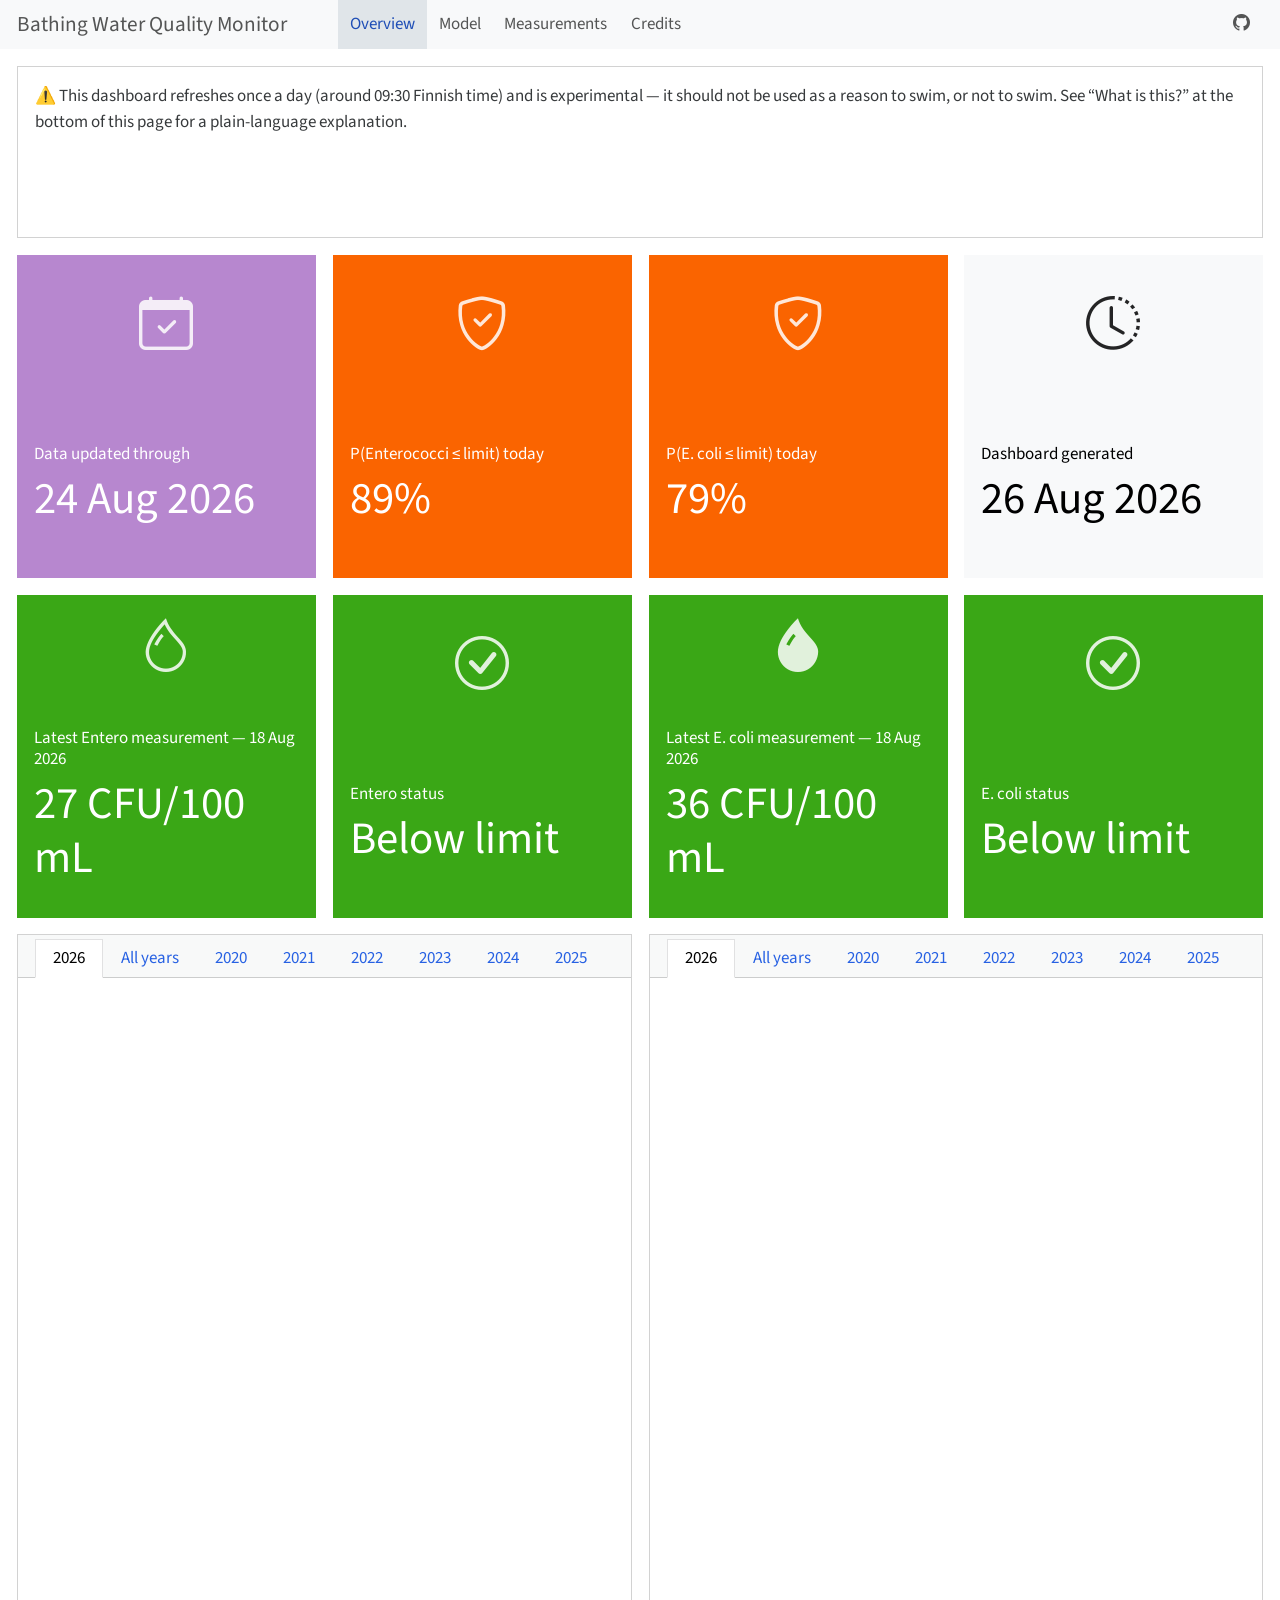
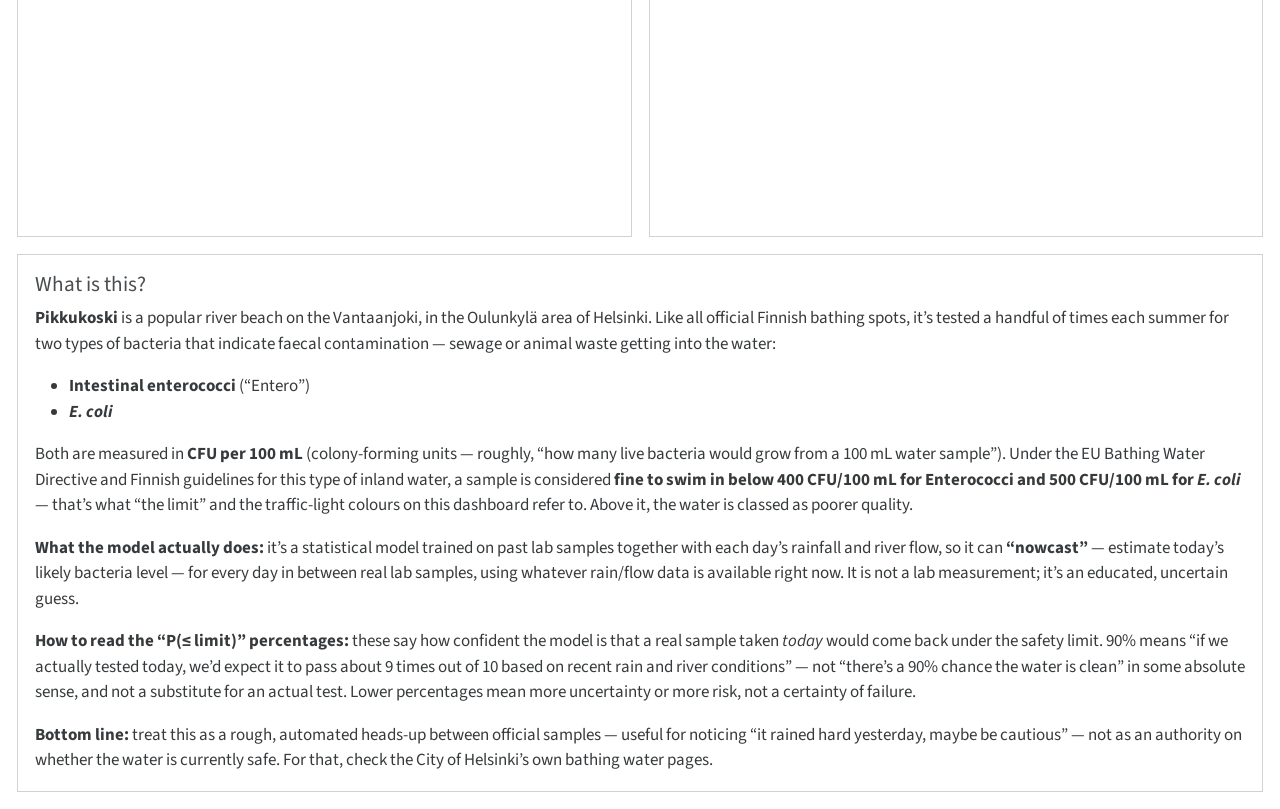
==== commit 23664711: "deploy: 47014a5a72583ae86c37d5c9fc85777ededdc2c4" ====
--- a/index.html
+++ b/index.html
@@ -127,7 +127,7 @@
 Data updated through
 </p>
 <p class="value-box-value">
-23 Aug 2026
+24 Aug 2026
 </p>
 </div>
 </div>
@@ -143,7 +143,7 @@
 P(Enterococci ≤ limit) today
 </p>
 <p class="value-box-value">
-88%
+89%
 </p>
 </div>
 </div>
@@ -159,7 +159,7 @@
 P(E. coli ≤ limit) today
 </p>
 <p class="value-box-value">
-77%
+79%
 </p>
 </div>
 </div>
@@ -175,7 +175,7 @@
 Dashboard generated
 </p>
 <p class="value-box-value">
-25 Aug 2026
+26 Aug 2026
 </p>
 </div>
 </div>
@@ -266,43 +266,43 @@
 
 <div class="tab-content html-fill-item html-fill-container" data-tabset-id="card-tabset-10"><div class="tab-pane active show html-fill-item html-fill-container" role="tabpanel" id="card-tabset-10-1"><div class="card-body html-fill-item html-fill-container" data-title="2026">
 <div class="cell-output-display html-fill-item html-fill-container">
-<div class="plotly html-widget html-fill-item html-fill-container" id="htmlwidget-37ca33fcf743194fdb5f" style="width:100%;height:406px;"></div>
-<script type="application/json" data-for="htmlwidget-37ca33fcf743194fdb5f">{"x":{"visdat":{"19ab64d672f1":["function () ","plotlyVisDat"],"19ab643bc700":["function () ","data"],"19ab1a95e975":["function () ","data"],"19ab750c24e2":["function () ","data"]},"cur_data":"19ab750c24e2","attrs":{"19ab643bc700":{"alpha_stroke":1,"sizes":[10,100],"spans":[1,20],"x":{},"ymin":{},"ymax":{},"type":"scatter","mode":"lines","hoveron":"points","fill":"toself","fillcolor":"rgba(70,130,180,0.2)","line":{"color":"transparent"},"name":"90% CI","hoverinfo":"skip","inherit":true},"19ab1a95e975":{"alpha_stroke":1,"sizes":[10,100],"spans":[1,20],"x":{},"y":{},"type":"scatter","mode":"lines","line":{"color":"steelblue","width":2},"name":"Model prediction","inherit":true},"19ab750c24e2":{"alpha_stroke":1,"sizes":[10,100],"spans":[1,20],"x":{},"y":{},"type":"scatter","mode":"markers","marker":{"color":"black","size":7},"name":"Observed","text":{},"hovertemplate":"%{text}<extra><\/extra>","inherit":true},"19ab750c24e2.1":{"alpha_stroke":1,"sizes":[10,100],"spans":[1,20],"x":["2026-06-01","2026-08-23"],"y":[400,400],"type":"scatter","mode":"lines","line":{"color":"red","dash":"dash","width":1.5},"name":"Limit: 400","hoverinfo":"skip","inherit":true}},"layout":{"margin":{"b":40,"l":60,"t":25,"r":10},"yaxis":{"domain":[0,1],"automargin":true,"title":"CFU / 100 mL","type":"log","tickformat":","},"xaxis":{"domain":[0,1],"automargin":true,"title":"","rangebreaks":[{"pattern":"day of year","bounds":[244,151]}]},"legend":{"orientation":"h","y":-0.14999999999999999},"hovermode":"x unified","showlegend":true},"source":"A","config":{"modeBarButtonsToAdd":["hoverclosest","hovercompare"],"showSendToCloud":false,"displayModeBar":false},"data":[{"fillcolor":"rgba(70,130,180,0.2)","x":["2026-06-01","2026-06-02","2026-06-03","2026-06-03","2026-06-04","2026-06-05","2026-06-06","2026-06-07","2026-06-08","2026-06-09","2026-06-10","2026-06-11","2026-06-12","2026-06-13","2026-06-14","2026-06-15","2026-06-16","2026-06-16","2026-06-17","2026-06-18","2026-06-19","2026-06-20","2026-06-21","2026-06-22","2026-06-23","2026-06-24","2026-06-25","2026-06-26","2026-06-27","2026-06-28","2026-06-29","2026-06-30","2026-07-01","2026-07-02","2026-07-03","2026-07-04","2026-07-05","2026-07-06","2026-07-07","2026-07-08","2026-07-09","2026-07-10","2026-07-11","2026-07-12","2026-07-13","2026-07-14","2026-07-15","2026-07-16","2026-07-17","2026-07-18","2026-07-19","2026-07-20","2026-07-21","2026-07-22","2026-07-23","2026-07-24","2026-07-25","2026-07-26","2026-07-27","2026-07-28","2026-07-29","2026-07-30","2026-07-31","2026-08-01","2026-08-02","2026-08-03","2026-08-04","2026-08-05","2026-08-06","2026-08-07","2026-08-08","2026-08-09","2026-08-10","2026-08-11","2026-08-12","2026-08-13","2026-08-14","2026-08-15","2026-08-16","2026-08-17","2026-08-18","2026-08-19","2026-08-20","2026-08-21","2026-08-22","2026-08-23","2026-08-23","2026-08-23","2026-08-22","2026-08-21","2026-08-20","2026-08-19","2026-08-18","2026-08-17","2026-08-16","2026-08-15","2026-08-14","2026-08-13","2026-08-12","2026-08-11","2026-08-10","2026-08-09","2026-08-08","2026-08-07","2026-08-06","2026-08-05","2026-08-04","2026-08-03","2026-08-02","2026-08-01","2026-07-31","2026-07-30","2026-07-29","2026-07-28","2026-07-27","2026-07-26","2026-07-25","2026-07-24","2026-07-23","2026-07-22","2026-07-21","2026-07-20","2026-07-19","2026-07-18","2026-07-17","2026-07-16","2026-07-15","2026-07-14","2026-07-13","2026-07-12","2026-07-11","2026-07-10","2026-07-09","2026-07-08","2026-07-07","2026-07-06","2026-07-05","2026-07-04","2026-07-03","2026-07-02","2026-07-01","2026-06-30","2026-06-29","2026-06-28","2026-06-27","2026-06-26","2026-06-25","2026-06-24","2026-06-23","2026-06-22","2026-06-21","2026-06-20","2026-06-19","2026-06-18","2026-06-17","2026-06-16","2026-06-16","2026-06-15","2026-06-14","2026-06-13","2026-06-12","2026-06-11","2026-06-10","2026-06-09","2026-06-08","2026-06-07","2026-06-06","2026-06-05","2026-06-04","2026-06-03","2026-06-03","2026-06-02","2026-06-01"],"type":"scatter","mode":"lines","hoveron":"points","fill":"toself","line":{"color":"transparent"},"name":"90% CI","hoverinfo":["skip","skip","skip","skip","skip","skip","skip","skip","skip","skip","skip","skip","skip","skip","skip","skip","skip","skip","skip","skip","skip","skip","skip","skip","skip","skip","skip","skip","skip","skip","skip","skip","skip","skip","skip","skip","skip","skip","skip","skip","skip","skip","skip","skip","skip","skip","skip","skip","skip","skip","skip","skip","skip","skip","skip","skip","skip","skip","skip","skip","skip","skip","skip","skip","skip","skip","skip","skip","skip","skip","skip","skip","skip","skip","skip","skip","skip","skip","skip","skip","skip","skip","skip","skip","skip","skip","skip","skip","skip","skip","skip","skip","skip","skip","skip","skip","skip","skip","skip","skip","skip","skip","skip","skip","skip","skip","skip","skip","skip","skip","skip","skip","skip","skip","skip","skip","skip","skip","skip","skip","skip","skip","skip","skip","skip","skip","skip","skip","skip","skip","skip","skip","skip","skip","skip","skip","skip","skip","skip","skip","skip","skip","skip","skip","skip","skip","skip","skip","skip","skip","skip","skip","skip","skip","skip","skip","skip","skip","skip","skip","skip","skip","skip","skip","skip","skip","skip","skip","skip","skip","skip","skip","skip"],"y":[0.98815506722381918,0.99209515109054358,1.114601920963602,1.0919989485892074,1.189053950863779,2.1554468944397285,3.5426308970778364,3.8954470640579402,3.1679310999568497,4.8109561927062598,4.3063608118043346,6.6772808953749268,8.4580709560371137,23.148647662414454,29.576470475514675,38.182305306512312,28.854399471911865,28.797476814470841,45.197258403317072,36.672701378073235,25.614484775368854,17.932589822287728,15.331209824319751,12.076233756120789,12.128139659405123,13.247510425112871,15.497864132957115,18.073438149462845,14.382738431943572,13.361624105534849,11.878318390741008,10.755643791865724,10.238225390471005,13.141279489287189,11.161152162472913,17.448201065714795,34.926142037338238,104.8782464756452,105.06930096368924,83.525446326772524,63.135637336447907,37.572409907307303,27.33746424145783,27.323237226540336,28.556244809828915,20.522436221957182,15.383302217582695,13.020077552346082,11.249041940977891,10.321367633562836,9.8189398592096158,9.4780491488939624,9.5535031112957665,8.568985088299975,8.4157133703417522,7.8809136975432406,8.9508094562446061,8.8085729248774935,11.81337896319587,12.157895882156788,10.929100421721346,8.4205028035303382,12.090836412899112,11.136542428973236,9.5389491817267995,7.1649151450469155,7.4474014758362994,6.7607090374238101,6.233997122644948,5.4732777557574259,4.9530524403406737,4.7310727606378871,6.9707889515762131,9.4089486701709752,7.4801127738101645,5.4483251951028357,4.9694854457223236,5.3052227896591262,4.8242442482815786,4.9137057141856486,4.4471356370099127,4.120260733857025,5.4253762612352663,5.3693506246776375,14.983501639685285,19.11211338550077,19.11211338550077,756.19827340956556,630.1156823115175,196.52541861499068,180.84609020294175,146.62647749278074,169.97461592133797,204.68306813014885,183.1558481518916,200.91287582907711,193.4727090992705,229.05418555876869,275.09806079695318,338.38827565242394,257.31290427649884,194.83680261839129,199.02737536753111,218.84793641931259,230.7147689499148,236.34159555787679,283.79432624670795,270.53913807205731,319.03687382472611,442.06046922955875,437.16424818275982,315.14429380721322,388.62393352520382,470.99870658320629,424.16498812790405,322.51500011724403,324.27790687158466,294.48227047929248,319.23244386488489,330.93622439425246,359.01853294388599,338.9057763259957,376.87473384742731,367.75783341513818,409.56109104753784,470.68126163141869,567.71528322220888,849.177136917349,1174.1044289578467,1089.6285908827797,921.77875258496442,1351.1645733092028,2126.3130606701225,2999.3327453963566,3645.3457853135678,3915.5723320514799,1243.0957533380461,669.86729600756564,419.73530895600953,456.81825853230691,348.6177587956505,352.46532139306936,398.01091645482933,468.3412319220725,555.78520300205287,603.82019628393778,552.8404882529012,492.06485995846776,428.48987269690616,445.03555985355206,532.5748947048927,650.19314400912879,848.40810770015582,1267.6231755630324,1502.8885295562434,955.48212713409896,930.19614522409825,1357.1063877987444,1107.0571928418069,1039.6535745031269,264.25554529774655,245.96437634679509,150.34417700106764,196.67803343425859,120.72448909996528,129.71156821588039,123.01555692336623,82.927383634238922,53.060086224593,44.49822285073126,44.320884673647811,43.101058844951162,40.224792339044853],"marker":{"color":"rgba(31,119,180,1)","line":{"color":"rgba(31,119,180,1)"}},"error_y":{"color":"rgba(31,119,180,1)"},"error_x":{"color":"rgba(31,119,180,1)"},"xaxis":"x","yaxis":"y","frame":null},{"x":["2026-06-01","2026-06-02","2026-06-03","2026-06-03","2026-06-04","2026-06-05","2026-06-06","2026-06-07","2026-06-08","2026-06-09","2026-06-10","2026-06-11","2026-06-12","2026-06-13","2026-06-14","2026-06-15","2026-06-16","2026-06-16","2026-06-17","2026-06-18","2026-06-19","2026-06-20","2026-06-21","2026-06-22","2026-06-23","2026-06-24","2026-06-25","2026-06-26","2026-06-27","2026-06-28","2026-06-29","2026-06-30","2026-07-01","2026-07-02","2026-07-03","2026-07-04","2026-07-05","2026-07-06","2026-07-07","2026-07-08","2026-07-09","2026-07-10","2026-07-11","2026-07-12","2026-07-13","2026-07-14","2026-07-15","2026-07-16","2026-07-17","2026-07-18","2026-07-19","2026-07-20","2026-07-21","2026-07-22","2026-07-23","2026-07-24","2026-07-25","2026-07-26","2026-07-27","2026-07-28","2026-07-29","2026-07-30","2026-07-31","2026-08-01","2026-08-02","2026-08-03","2026-08-04","2026-08-05","2026-08-06","2026-08-07","2026-08-08","2026-08-09","2026-08-10","2026-08-11","2026-08-12","2026-08-13","2026-08-14","2026-08-15","2026-08-16","2026-08-17","2026-08-18","2026-08-19","2026-08-20","2026-08-21","2026-08-22","2026-08-23"],"y":[6.1199938860360641,6.460827647367414,6.8789290386356576,6.8107098082280828,7.7306143209670619,13.441852858769604,20.81854911861565,21.526775524457911,19.26318947942589,30.33166558036682,26.481186228642041,40.290810997859118,48.655319887427005,155.21344874609386,183.4144697833128,227.89529951014367,166.82204367301156,163.06896098663017,263.20293623828906,210.66416889698056,152.84409877828651,115.52229079402883,90.169125037699075,73.837711268872738,74.111667654602016,81.536702070071854,97.620821517207887,105.72281700198096,88.704736461324217,83.425615042519993,72.168482329113687,62.335756157853567,59.594023459415141,76.824490691521376,70.125174948812756,114.19260379338492,211.81538228353045,643.38753961494581,637.28929458356629,507.9566874751248,366.68747901153819,225.85711879077641,155.39134441506789,167.36513570813219,183.27605265971445,130.89901248193408,93.174703531500342,80.688497795779213,68.947361367975333,63.880327112352255,60.590156093804488,56.976677379786864,57.541222137238336,52.002085864249089,52.494261100764803,48.112907390897945,54.272443679350239,51.26895518976869,68.553118521009708,80.069168362637512,64.338328916035536,52.633631461876178,75.542535954650546,70.11229050170256,55.273362378107272,46.566122400054788,44.862798118037531,39.738406207776151,38.719494234275828,32.996531568735506,31.25843625393717,29.215063834977631,42.736110808018665,57.533184384037341,45.850590396646723,36.04442456571077,31.204377513301729,32.978353485134441,28.87574993089634,31.649028882408921,27.971629340920845,24.296407298841153,31.198170248373025,32.627814986481866,96.063151327571518,114.24602169430358],"type":"scatter","mode":"lines","line":{"color":"steelblue","width":2},"name":"Model prediction","marker":{"color":"rgba(255,127,14,1)","line":{"color":"rgba(255,127,14,1)"}},"error_y":{"color":"rgba(255,127,14,1)"},"error_x":{"color":"rgba(255,127,14,1)"},"xaxis":"x","yaxis":"y","frame":null},{"x":["2026-06-03","2026-06-03","2026-06-12","2026-06-16","2026-06-16","2026-06-23","2026-07-01","2026-07-08","2026-07-10","2026-07-15","2026-07-22","2026-08-04","2026-08-18"],"y":[1,2,200,200,110,57,64,400,420,2,59,5,27],"type":"scatter","mode":"markers","marker":{"color":"black","size":7,"line":{"color":"rgba(44,160,44,1)"}},"name":"Observed","text":["03 Jun 2026<br>Measured: 1 CFU/100 mL","03 Jun 2026<br>Measured: 2 CFU/100 mL","12 Jun 2026<br>Measured: 200 CFU/100 mL","16 Jun 2026<br>Measured: 200 CFU/100 mL","16 Jun 2026<br>Measured: 110 CFU/100 mL","23 Jun 2026<br>Measured: 57 CFU/100 mL","01 Jul 2026<br>Measured: 64 CFU/100 mL","08 Jul 2026<br>Measured: 400 CFU/100 mL","10 Jul 2026<br>Measured: 420 CFU/100 mL","15 Jul 2026<br>Measured: 2 CFU/100 mL","22 Jul 2026<br>Measured: 59 CFU/100 mL","04 Aug 2026<br>Measured: 5 CFU/100 mL","18 Aug 2026<br>Measured: 27 CFU/100 mL"],"hovertemplate":["%{text}<extra><\/extra>","%{text}<extra><\/extra>","%{text}<extra><\/extra>","%{text}<extra><\/extra>","%{text}<extra><\/extra>","%{text}<extra><\/extra>","%{text}<extra><\/extra>","%{text}<extra><\/extra>","%{text}<extra><\/extra>","%{text}<extra><\/extra>","%{text}<extra><\/extra>","%{text}<extra><\/extra>","%{text}<extra><\/extra>"],"error_y":{"color":"rgba(44,160,44,1)"},"error_x":{"color":"rgba(44,160,44,1)"},"line":{"color":"rgba(44,160,44,1)"},"xaxis":"x","yaxis":"y","frame":null},{"x":["2026-06-01","2026-08-23"],"y":[400,400],"type":"scatter","mode":"lines","line":{"color":"red","dash":"dash","width":1.5},"name":"Limit: 400","hoverinfo":["skip","skip"],"marker":{"color":"rgba(214,39,40,1)","line":{"color":"rgba(214,39,40,1)"}},"error_y":{"color":"rgba(214,39,40,1)"},"error_x":{"color":"rgba(214,39,40,1)"},"xaxis":"x","yaxis":"y","frame":null}],"highlight":{"on":"plotly_click","persistent":false,"dynamic":false,"selectize":false,"opacityDim":0.20000000000000001,"selected":{"opacity":1},"debounce":0},"shinyEvents":["plotly_hover","plotly_click","plotly_selected","plotly_relayout","plotly_brushed","plotly_brushing","plotly_clickannotation","plotly_doubleclick","plotly_deselect","plotly_afterplot","plotly_sunburstclick"],"base_url":"https://plot.ly"},"evals":[],"jsHooks":[]}</script>
+<div class="plotly html-widget html-fill-item html-fill-container" id="htmlwidget-aeab736aff59db778385" style="width:100%;height:406px;"></div>
+<script type="application/json" data-for="htmlwidget-aeab736aff59db778385">{"x":{"visdat":{"1a87702cc21a":["function () ","plotlyVisDat"],"1a874bffec01":["function () ","data"],"1a8772c5872a":["function () ","data"],"1a8752bdf65a":["function () ","data"]},"cur_data":"1a8752bdf65a","attrs":{"1a874bffec01":{"alpha_stroke":1,"sizes":[10,100],"spans":[1,20],"x":{},"ymin":{},"ymax":{},"type":"scatter","mode":"lines","hoveron":"points","fill":"toself","fillcolor":"rgba(70,130,180,0.2)","line":{"color":"transparent"},"name":"90% CI","hoverinfo":"skip","inherit":true},"1a8772c5872a":{"alpha_stroke":1,"sizes":[10,100],"spans":[1,20],"x":{},"y":{},"type":"scatter","mode":"lines","line":{"color":"steelblue","width":2},"name":"Model prediction","inherit":true},"1a8752bdf65a":{"alpha_stroke":1,"sizes":[10,100],"spans":[1,20],"x":{},"y":{},"type":"scatter","mode":"markers","marker":{"color":"black","size":7},"name":"Observed","text":{},"hovertemplate":"%{text}<extra><\/extra>","inherit":true},"1a8752bdf65a.1":{"alpha_stroke":1,"sizes":[10,100],"spans":[1,20],"x":["2026-06-01","2026-08-24"],"y":[400,400],"type":"scatter","mode":"lines","line":{"color":"red","dash":"dash","width":1.5},"name":"Limit: 400","hoverinfo":"skip","inherit":true}},"layout":{"margin":{"b":40,"l":60,"t":25,"r":10},"yaxis":{"domain":[0,1],"automargin":true,"title":"CFU / 100 mL","type":"log","tickformat":","},"xaxis":{"domain":[0,1],"automargin":true,"title":"","rangebreaks":[{"pattern":"day of year","bounds":[244,151]}]},"legend":{"orientation":"h","y":-0.14999999999999999},"hovermode":"x unified","showlegend":true},"source":"A","config":{"modeBarButtonsToAdd":["hoverclosest","hovercompare"],"showSendToCloud":false,"displayModeBar":false},"data":[{"fillcolor":"rgba(70,130,180,0.2)","x":["2026-06-01","2026-06-02","2026-06-03","2026-06-03","2026-06-04","2026-06-05","2026-06-06","2026-06-07","2026-06-08","2026-06-09","2026-06-10","2026-06-11","2026-06-12","2026-06-13","2026-06-14","2026-06-15","2026-06-16","2026-06-16","2026-06-17","2026-06-18","2026-06-19","2026-06-20","2026-06-21","2026-06-22","2026-06-23","2026-06-24","2026-06-25","2026-06-26","2026-06-27","2026-06-28","2026-06-29","2026-06-30","2026-07-01","2026-07-02","2026-07-03","2026-07-04","2026-07-05","2026-07-06","2026-07-07","2026-07-08","2026-07-09","2026-07-10","2026-07-11","2026-07-12","2026-07-13","2026-07-14","2026-07-15","2026-07-16","2026-07-17","2026-07-18","2026-07-19","2026-07-20","2026-07-21","2026-07-22","2026-07-23","2026-07-24","2026-07-25","2026-07-26","2026-07-27","2026-07-28","2026-07-29","2026-07-30","2026-07-31","2026-08-01","2026-08-02","2026-08-03","2026-08-04","2026-08-05","2026-08-06","2026-08-07","2026-08-08","2026-08-09","2026-08-10","2026-08-11","2026-08-12","2026-08-13","2026-08-14","2026-08-15","2026-08-16","2026-08-17","2026-08-18","2026-08-19","2026-08-20","2026-08-21","2026-08-22","2026-08-23","2026-08-24","2026-08-24","2026-08-24","2026-08-23","2026-08-22","2026-08-21","2026-08-20","2026-08-19","2026-08-18","2026-08-17","2026-08-16","2026-08-15","2026-08-14","2026-08-13","2026-08-12","2026-08-11","2026-08-10","2026-08-09","2026-08-08","2026-08-07","2026-08-06","2026-08-05","2026-08-04","2026-08-03","2026-08-02","2026-08-01","2026-07-31","2026-07-30","2026-07-29","2026-07-28","2026-07-27","2026-07-26","2026-07-25","2026-07-24","2026-07-23","2026-07-22","2026-07-21","2026-07-20","2026-07-19","2026-07-18","2026-07-17","2026-07-16","2026-07-15","2026-07-14","2026-07-13","2026-07-12","2026-07-11","2026-07-10","2026-07-09","2026-07-08","2026-07-07","2026-07-06","2026-07-05","2026-07-04","2026-07-03","2026-07-02","2026-07-01","2026-06-30","2026-06-29","2026-06-28","2026-06-27","2026-06-26","2026-06-25","2026-06-24","2026-06-23","2026-06-22","2026-06-21","2026-06-20","2026-06-19","2026-06-18","2026-06-17","2026-06-16","2026-06-16","2026-06-15","2026-06-14","2026-06-13","2026-06-12","2026-06-11","2026-06-10","2026-06-09","2026-06-08","2026-06-07","2026-06-06","2026-06-05","2026-06-04","2026-06-03","2026-06-03","2026-06-02","2026-06-01"],"type":"scatter","mode":"lines","hoveron":"points","fill":"toself","line":{"color":"transparent"},"name":"90% CI","hoverinfo":["skip","skip","skip","skip","skip","skip","skip","skip","skip","skip","skip","skip","skip","skip","skip","skip","skip","skip","skip","skip","skip","skip","skip","skip","skip","skip","skip","skip","skip","skip","skip","skip","skip","skip","skip","skip","skip","skip","skip","skip","skip","skip","skip","skip","skip","skip","skip","skip","skip","skip","skip","skip","skip","skip","skip","skip","skip","skip","skip","skip","skip","skip","skip","skip","skip","skip","skip","skip","skip","skip","skip","skip","skip","skip","skip","skip","skip","skip","skip","skip","skip","skip","skip","skip","skip","skip","skip","skip","skip","skip","skip","skip","skip","skip","skip","skip","skip","skip","skip","skip","skip","skip","skip","skip","skip","skip","skip","skip","skip","skip","skip","skip","skip","skip","skip","skip","skip","skip","skip","skip","skip","skip","skip","skip","skip","skip","skip","skip","skip","skip","skip","skip","skip","skip","skip","skip","skip","skip","skip","skip","skip","skip","skip","skip","skip","skip","skip","skip","skip","skip","skip","skip","skip","skip","skip","skip","skip","skip","skip","skip","skip","skip","skip","skip","skip","skip","skip","skip","skip","skip","skip","skip","skip","skip","skip"],"y":[0.88323999032931944,0.97114119105196162,1.09772822449324,1.0961168815294371,1.2714549633242256,2.1713468794938717,3.4700375515836619,3.354583075278597,3.311524147070529,5.6881147928263234,4.1230999423185262,6.2328337537466822,8.2125747974504257,23.167971226486348,30.712541708931965,37.280401228156968,28.625246628062996,27.364016436184205,41.138679420473565,34.111199230746983,26.181161190313464,20.636954007518867,14.449435608408891,12.400223744044149,12.09880288235337,13.391832246103997,15.811260289668876,17.203185725521955,14.372648307468964,13.61715284773801,11.554676699198849,10.204544139309023,9.9248246129923956,13.24239871543697,11.324458985984329,19.070691810781621,32.485726845882674,103.96989626037588,106.25377304568056,80.560272525301116,61.886839020830358,37.518180003594253,27.250962961107291,27.570573732984833,26.897991423776748,19.023321388050871,15.471992377658903,12.664226862505435,10.897228189995774,10.690989177003315,9.5551892156355063,9.5873048512039762,9.2118540079881708,8.7212516426276974,8.272085113557992,7.6414879528498281,10.069401578572631,8.2307367114775634,11.00643548335468,12.455797951965828,10.272549009030286,8.5891541499018746,10.684141427610646,11.168254781757122,9.0567796186456739,8.2862899334437579,7.1887493235174071,5.9686880752758658,6.4625245464817525,5.3063219063210862,5.0073206308078682,4.371388765024955,6.7829713332225516,9.3181112266398838,7.5735034205808587,6.1092026162260051,5.1448588428507378,5.5864583419466207,4.4293197221636333,4.8425169735310858,4.2384481277784873,3.8640172266589778,4.9854441661158715,5.4199738042392864,13.494467676693359,18.997731178932177,17.551966793527779,17.551966793527779,682.55749212947796,684.95571299947255,667.22573475978857,201.00460505832569,192.97856284476163,147.58344272571836,189.90015092959979,185.14968536883001,174.64889811087946,203.49893840956173,200.41828042931888,225.73909661247865,290.37642947129837,341.71256924102795,246.36435925190631,180.96493110969817,179.8107322884635,202.74966110794375,213.38197303015301,239.6352094647753,263.02711578421031,285.80343066740215,352.00519333176663,403.30849777656221,456.28869658354222,344.82227335598117,371.19450654737278,451.40992220674542,406.72826783496794,310.77824117095616,341.33903882458736,289.78412185874993,324.14697745881233,316.11025651888559,334.4060345494234,363.81991049107239,380.89567270481791,416.73075141473703,441.36950553626582,474.76689388071622,628.58050315076673,864.81681088996277,1067.8021171117898,1044.5907418832946,909.90472581106758,1247.2038258998778,2061.6696573348013,3211.3226485487903,3900.3241966610472,3794.687104706491,1264.1245178289148,685.21944472882899,380.57701257266802,441.78224533960019,355.42926258463746,334.87893286197919,429.18201497493618,461.67482944162225,493.6608340133896,621.49277639936668,547.67670770679069,470.77649265511906,443.68084522729856,466.00900412585634,562.1087565125348,679.83851703906828,913.70630739762919,1224.5817391972539,1624.7088045509172,922.98703082188342,890.23426283443087,1287.1115964437261,1129.7953271798615,952.49488619925182,301.08635295189504,244.66334973414587,160.74149412427883,192.55935563277677,120.80102299709776,132.58614133564438,124.80547619182954,89.648843162993771,47.750833117476354,48.278288081985551,44.998418703575425,38.984319654217863,40.485562886134332],"marker":{"color":"rgba(31,119,180,1)","line":{"color":"rgba(31,119,180,1)"}},"error_y":{"color":"rgba(31,119,180,1)"},"error_x":{"color":"rgba(31,119,180,1)"},"xaxis":"x","yaxis":"y","frame":null},{"x":["2026-06-01","2026-06-02","2026-06-03","2026-06-03","2026-06-04","2026-06-05","2026-06-06","2026-06-07","2026-06-08","2026-06-09","2026-06-10","2026-06-11","2026-06-12","2026-06-13","2026-06-14","2026-06-15","2026-06-16","2026-06-16","2026-06-17","2026-06-18","2026-06-19","2026-06-20","2026-06-21","2026-06-22","2026-06-23","2026-06-24","2026-06-25","2026-06-26","2026-06-27","2026-06-28","2026-06-29","2026-06-30","2026-07-01","2026-07-02","2026-07-03","2026-07-04","2026-07-05","2026-07-06","2026-07-07","2026-07-08","2026-07-09","2026-07-10","2026-07-11","2026-07-12","2026-07-13","2026-07-14","2026-07-15","2026-07-16","2026-07-17","2026-07-18","2026-07-19","2026-07-20","2026-07-21","2026-07-22","2026-07-23","2026-07-24","2026-07-25","2026-07-26","2026-07-27","2026-07-28","2026-07-29","2026-07-30","2026-07-31","2026-08-01","2026-08-02","2026-08-03","2026-08-04","2026-08-05","2026-08-06","2026-08-07","2026-08-08","2026-08-09","2026-08-10","2026-08-11","2026-08-12","2026-08-13","2026-08-14","2026-08-15","2026-08-16","2026-08-17","2026-08-18","2026-08-19","2026-08-20","2026-08-21","2026-08-22","2026-08-23","2026-08-24"],"y":[5.9722685083678471,6.3881608793761995,7.1289504286704322,6.8398167877075959,7.7458247736535082,13.476109850545784,21.013261613896063,21.13014229605993,19.759436750496871,31.838725874618767,26.766692547170621,40.26399509536234,48.614690646913267,152.70908349566679,181.55863929253329,220.57538464525535,162.92577754289448,162.09303858803551,266.87996422711768,206.81668199651088,154.14160114932349,116.17714884291776,87.870232060204629,75.065065006140742,73.987975092009421,80.841399600068257,98.482883879439484,106.26151701033515,85.417945668611836,80.294534660257526,71.478879267676689,61.203406385797528,60.543287020388803,77.073637140477715,67.888497802626745,114.24245616965599,204.9132011809734,619.81250144787282,662.67073609694512,502.03040716179152,366.63546099098158,222.41949809550013,156.13024530845405,169.63548319273212,179.99542691666272,130.38520395920435,95.819479397435956,78.109102529629467,67.331980070979967,65.887129760579839,62.421077020467074,58.280143634858092,56.955730051844895,52.770254550189151,53.05639641802577,48.1212265159418,55.452274506628441,51.876277022220719,66.90213066507529,77.325633684855546,61.963450364301828,53.829757242133468,71.079319668869601,67.648806205204181,56.666968334917186,49.215559627642968,44.113108643952749,38.92695281316059,37.889443557465391,32.539175363993948,30.872723542498321,28.284051670637627,41.913852910760113,57.846322513077077,46.600591247497611,35.75902377158905,32.228539384392356,32.535184979037325,29.000586491790017,32.089326173215845,28.371468756588719,24.812252499407769,31.127141002308779,32.760612030314583,96.147073845015441,113.87674080918261,109.66560819378122],"type":"scatter","mode":"lines","line":{"color":"steelblue","width":2},"name":"Model prediction","marker":{"color":"rgba(255,127,14,1)","line":{"color":"rgba(255,127,14,1)"}},"error_y":{"color":"rgba(255,127,14,1)"},"error_x":{"color":"rgba(255,127,14,1)"},"xaxis":"x","yaxis":"y","frame":null},{"x":["2026-06-03","2026-06-03","2026-06-12","2026-06-16","2026-06-16","2026-06-23","2026-07-01","2026-07-08","2026-07-10","2026-07-15","2026-07-22","2026-08-04","2026-08-18"],"y":[1,2,200,200,110,57,64,400,420,2,59,5,27],"type":"scatter","mode":"markers","marker":{"color":"black","size":7,"line":{"color":"rgba(44,160,44,1)"}},"name":"Observed","text":["03 Jun 2026<br>Measured: 1 CFU/100 mL","03 Jun 2026<br>Measured: 2 CFU/100 mL","12 Jun 2026<br>Measured: 200 CFU/100 mL","16 Jun 2026<br>Measured: 200 CFU/100 mL","16 Jun 2026<br>Measured: 110 CFU/100 mL","23 Jun 2026<br>Measured: 57 CFU/100 mL","01 Jul 2026<br>Measured: 64 CFU/100 mL","08 Jul 2026<br>Measured: 400 CFU/100 mL","10 Jul 2026<br>Measured: 420 CFU/100 mL","15 Jul 2026<br>Measured: 2 CFU/100 mL","22 Jul 2026<br>Measured: 59 CFU/100 mL","04 Aug 2026<br>Measured: 5 CFU/100 mL","18 Aug 2026<br>Measured: 27 CFU/100 mL"],"hovertemplate":["%{text}<extra><\/extra>","%{text}<extra><\/extra>","%{text}<extra><\/extra>","%{text}<extra><\/extra>","%{text}<extra><\/extra>","%{text}<extra><\/extra>","%{text}<extra><\/extra>","%{text}<extra><\/extra>","%{text}<extra><\/extra>","%{text}<extra><\/extra>","%{text}<extra><\/extra>","%{text}<extra><\/extra>","%{text}<extra><\/extra>"],"error_y":{"color":"rgba(44,160,44,1)"},"error_x":{"color":"rgba(44,160,44,1)"},"line":{"color":"rgba(44,160,44,1)"},"xaxis":"x","yaxis":"y","frame":null},{"x":["2026-06-01","2026-08-24"],"y":[400,400],"type":"scatter","mode":"lines","line":{"color":"red","dash":"dash","width":1.5},"name":"Limit: 400","hoverinfo":["skip","skip"],"marker":{"color":"rgba(214,39,40,1)","line":{"color":"rgba(214,39,40,1)"}},"error_y":{"color":"rgba(214,39,40,1)"},"error_x":{"color":"rgba(214,39,40,1)"},"xaxis":"x","yaxis":"y","frame":null}],"highlight":{"on":"plotly_click","persistent":false,"dynamic":false,"selectize":false,"opacityDim":0.20000000000000001,"selected":{"opacity":1},"debounce":0},"shinyEvents":["plotly_hover","plotly_click","plotly_selected","plotly_relayout","plotly_brushed","plotly_brushing","plotly_clickannotation","plotly_doubleclick","plotly_deselect","plotly_afterplot","plotly_sunburstclick"],"base_url":"https://plot.ly"},"evals":[],"jsHooks":[]}</script>
 </div>
 </div></div><div class="tab-pane html-fill-item html-fill-container" role="tabpanel" id="card-tabset-10-2"><div class="card-body html-fill-item html-fill-container" data-title="All years">
 <div class="cell-output-display html-fill-item html-fill-container">
-<div class="plotly html-widget html-fill-item html-fill-container" id="htmlwidget-a38faa5c370141e5d940" style="width:100%;height:406px;"></div>
-<script type="application/json" data-for="htmlwidget-a38faa5c370141e5d940">{"x":{"visdat":{"19ab1712865a":["function () ","plotlyVisDat"],"19ab50fc2d04":["function () ","data"],"19ab187f4055":["function () ","data"],"19ab53fe482d":["function () ","data"]},"cur_data":"19ab53fe482d","attrs":{"19ab50fc2d04":{"alpha_stroke":1,"sizes":[10,100],"spans":[1,20],"x":{},"ymin":{},"ymax":{},"type":"scatter","mode":"lines","hoveron":"points","fill":"toself","fillcolor":"rgba(70,130,180,0.2)","line":{"color":"transparent"},"name":"90% CI","hoverinfo":"skip","inherit":true},"19ab187f4055":{"alpha_stroke":1,"sizes":[10,100],"spans":[1,20],"x":{},"y":{},"type":"scatter","mode":"lines","line":{"color":"steelblue","width":2},"name":"Model prediction","inherit":true},"19ab53fe482d":{"alpha_stroke":1,"sizes":[10,100],"spans":[1,20],"x":{},"y":{},"type":"scatter","mode":"markers","marker":{"color":"black","size":7},"name":"Observed","text":{},"hovertemplate":"%{text}<extra><\/extra>","inherit":true},"19ab53fe482d.1":{"alpha_stroke":1,"sizes":[10,100],"spans":[1,20],"x":["2020-06-01","2026-08-23"],"y":[400,400],"type":"scatter","mode":"lines","line":{"color":"red","dash":"dash","width":1.5},"name":"Limit: 400","hoverinfo":"skip","inherit":true}},"layout":{"margin":{"b":40,"l":60,"t":25,"r":10},"yaxis":{"domain":[0,1],"automargin":true,"title":"CFU / 100 mL","type":"log","tickformat":","},"xaxis":{"domain":[0,1],"automargin":true,"title":"","rangebreaks":[{"pattern":"day of year","bounds":[244,151]}]},"legend":{"orientation":"h","y":-0.14999999999999999},"hovermode":"x unified","showlegend":true},"source":"A","config":{"modeBarButtonsToAdd":["hoverclosest","hovercompare"],"showSendToCloud":false,"displayModeBar":false},"data":[{"fillcolor":"rgba(70,130,180,0.2)","x":["2020-06-01","2020-06-02","2020-06-03","2020-06-04","2020-06-05","2020-06-06","2020-06-07","2020-06-08","2020-06-09","2020-06-10","2020-06-11","2020-06-12","2020-06-13","2020-06-14","2020-06-15","2020-06-16","2020-06-17","2020-06-18","2020-06-19","2020-06-20","2020-06-21","2020-06-22","2020-06-23","2020-06-24","2020-06-25","2020-06-26","2020-06-27","2020-06-28","2020-06-29","2020-06-30","2020-07-01","2020-07-02","2020-07-03","2020-07-04","2020-07-05","2020-07-06","2020-07-07","2020-07-08","2020-07-09","2020-07-10","2020-07-11","2020-07-12","2020-07-13","2020-07-14","2020-07-15","2020-07-16","2020-07-17","2020-07-18","2020-07-19","2020-07-20","2020-07-21","2020-07-22","2020-07-23","2020-07-24","2020-07-25","2020-07-26","2020-07-27","2020-07-28","2020-07-29","2020-07-30","2020-07-31","2020-08-01","2020-08-02","2020-08-03","2020-08-04","2020-08-05","2020-08-06","2020-08-07","2020-08-08","2020-08-09","2020-08-10","2020-08-11","2020-08-12","2020-08-13","2020-08-14","2020-08-15","2020-08-16","2020-08-17","2020-08-18","2020-08-19","2020-08-20","2020-08-21","2020-08-22","2020-08-23","2020-08-24","2020-08-25","2020-08-26","2020-08-27","2020-08-28","2020-08-29","2020-08-30","2020-08-31","2021-06-01","2021-06-02","2021-06-03","2021-06-04","2021-06-05","2021-06-06","2021-06-07","2021-06-08","2021-06-09","2021-06-10","2021-06-11","2021-06-12","2021-06-13","2021-06-14","2021-06-15","2021-06-16","2021-06-17","2021-06-18","2021-06-19","2021-06-20","2021-06-21","2021-06-22","2021-06-23","2021-06-24","2021-06-25","2021-06-26","2021-06-27","2021-06-28","2021-06-29","2021-06-30","2021-07-01","2021-07-02","2021-07-03","2021-07-04","2021-07-05","2021-07-06","2021-07-07","2021-07-08","2021-07-09","2021-07-10","2021-07-11","2021-07-12","2021-07-13","2021-07-14","2021-07-15","2021-07-16","2021-07-17","2021-07-18","2021-07-19","2021-07-20","2021-07-21","2021-07-22","2021-07-23","2021-07-24","2021-07-25","2021-07-26","2021-07-27","2021-07-28","2021-07-29","2021-07-30","2021-07-31","2021-08-01","2021-08-02","2021-08-03","2021-08-04","2021-08-05","2021-08-06","2021-08-07","2021-08-08","2021-08-09","2021-08-10","2021-08-11","2021-08-12","2021-08-13","2021-08-14","2021-08-15","2021-08-16","2021-08-17","2021-08-18","2021-08-19","2021-08-20","2021-08-21","2021-08-22","2021-08-23","2021-08-24","2021-08-25","2021-08-26","2021-08-27","2021-08-28","2021-08-29","2021-08-30","2021-08-31","2022-06-01","2022-06-02","2022-06-03","2022-06-04","2022-06-05","2022-06-06","2022-06-07","2022-06-08","2022-06-09","2022-06-10","2022-06-11","2022-06-12","2022-06-13","2022-06-14","2022-06-15","2022-06-16","2022-06-17","2022-06-18","2022-06-19","2022-06-20","2022-06-21","2022-06-22","2022-06-23","2022-06-24","2022-06-25","2022-06-26","2022-06-27","2022-06-28","2022-06-29","2022-06-30","2022-07-01","2022-07-02","2022-07-03","2022-07-04","2022-07-05","2022-07-06","2022-07-07","2022-07-08","2022-07-09","2022-07-10","2022-07-11","2022-07-12","2022-07-13","2022-07-14","2022-07-15","2022-07-16","2022-07-17","2022-07-18","2022-07-19","2022-07-20","2022-07-21","2022-07-22","2022-07-23","2022-07-24","2022-07-25","2022-07-26","2022-07-27","2022-07-28","2022-07-29","2022-07-30","2022-07-31","2022-08-01","2022-08-02","2022-08-03","2022-08-04","2022-08-05","2022-08-06","2022-08-07","2022-08-08","2022-08-09","2022-08-10","2022-08-11","2022-08-12","2022-08-13","2022-08-14","2022-08-15","2022-08-16","2022-08-17","2022-08-18","2022-08-19","2022-08-20","2022-08-21","2022-08-22","2022-08-23","2022-08-24","2022-08-25","2022-08-26","2022-08-27","2022-08-28","2022-08-29","2022-08-30","2022-08-31","2023-06-01","2023-06-02","2023-06-03","2023-06-04","2023-06-05","2023-06-06","2023-06-07","2023-06-08","2023-06-09","2023-06-10","2023-06-11","2023-06-12","2023-06-13","2023-06-14","2023-06-15","2023-06-16","2023-06-17","2023-06-18","2023-06-19","2023-06-20","2023-06-21","2023-06-22","2023-06-23","2023-06-24","2023-06-25","2023-06-26","2023-06-27","2023-06-28","2023-06-29","2023-06-30","2023-07-01","2023-07-02","2023-07-03","2023-07-04","2023-07-05","2023-07-06","2023-07-07","2023-07-08","2023-07-09","2023-07-10","2023-07-11","2023-07-12","2023-07-13","2023-07-14","2023-07-15","2023-07-16","2023-07-17","2023-07-18","2023-07-19","2023-07-20","2023-07-21","2023-07-22","2023-07-23","2023-07-24","2023-07-25","2023-07-26","2023-07-27","2023-07-28","2023-07-29","2023-07-30","2023-07-31","2023-08-01","2023-08-02","2023-08-03","2023-08-04","2023-08-05","2023-08-06","2023-08-07","2023-08-08","2023-08-09","2023-08-10","2023-08-11","2023-08-12","2023-08-13","2023-08-14","2023-08-15","2023-08-16","2023-08-17","2023-08-18","2023-08-19","2023-08-20","2023-08-21","2023-08-22","2023-08-23","2023-08-24","2023-08-25","2023-08-26","2023-08-27","2023-08-28","2023-08-29","2023-08-30","2023-08-31","2024-06-01","2024-06-02","2024-06-03","2024-06-04","2024-06-05","2024-06-06","2024-06-07","2024-06-08","2024-06-09","2024-06-10","2024-06-11","2024-06-12","2024-06-13","2024-06-14","2024-06-15","2024-06-16","2024-06-17","2024-06-18","2024-06-19","2024-06-20","2024-06-21","2024-06-22","2024-06-23","2024-06-24","2024-06-25","2024-06-26","2024-06-27","2024-06-28","2024-06-29","2024-06-30","2024-07-01","2024-07-02","2024-07-03","2024-07-04","2024-07-05","2024-07-06","2024-07-07","2024-07-08","2024-07-09","2024-07-10","2024-07-11","2024-07-12","2024-07-13","2024-07-14","2024-07-15","2024-07-16","2024-07-17","2024-07-18","2024-07-19","2024-07-20","2024-07-21","2024-07-22","2024-07-23","2024-07-24","2024-07-25","2024-07-26","2024-07-27","2024-07-28","2024-07-29","2024-07-30","2024-07-31","2024-08-01","2024-08-02","2024-08-03","2024-08-04","2024-08-05","2024-08-06","2024-08-07","2024-08-08","2024-08-09","2024-08-10","2024-08-11","2024-08-12","2024-08-13","2024-08-14","2024-08-15","2024-08-16","2024-08-17","2024-08-18","2024-08-19","2024-08-20","2024-08-21","2024-08-22","2024-08-23","2024-08-24","2024-08-25","2024-08-26","2024-08-27","2024-08-28","2024-08-29","2024-08-30","2024-08-31","2025-06-01","2025-06-02","2025-06-03","2025-06-04","2025-06-05","2025-06-06","2025-06-07","2025-06-08","2025-06-09","2025-06-10","2025-06-11","2025-06-12","2025-06-13","2025-06-14","2025-06-15","2025-06-16","2025-06-17","2025-06-18","2025-06-19","2025-06-20","2025-06-21","2025-06-22","2025-06-23","2025-06-24","2025-06-25","2025-06-26","2025-06-27","2025-06-28","2025-06-29","2025-06-30","2025-07-01","2025-07-02","2025-07-03","2025-07-04","2025-07-05","2025-07-06","2025-07-07","2025-07-08","2025-07-09","2025-07-10","2025-07-11","2025-07-12","2025-07-13","2025-07-14","2025-07-15","2025-07-16","2025-07-17","2025-07-18","2025-07-19","2025-07-20","2025-07-21","2025-07-22","2025-07-23","2025-07-24","2025-07-25","2025-07-26","2025-07-27","2025-07-28","2025-07-29","2025-07-30","2025-07-31","2025-08-01","2025-08-02","2025-08-03","2025-08-04","2025-08-05","2025-08-06","2025-08-07","2025-08-08","2025-08-09","2025-08-10","2025-08-11","2025-08-12","2025-08-13","2025-08-14","2025-08-15","2025-08-16","2025-08-17","2025-08-18","2025-08-19","2025-08-20","2025-08-21","2025-08-22","2025-08-23","2025-08-24","2025-08-25","2025-08-26","2025-08-27","2025-08-28","2025-08-29","2025-08-30","2025-08-31","2026-06-01","2026-06-02","2026-06-03","2026-06-03","2026-06-04","2026-06-05","2026-06-06","2026-06-07","2026-06-08","2026-06-09","2026-06-10","2026-06-11","2026-06-12","2026-06-13","2026-06-14","2026-06-15","2026-06-16","2026-06-16","2026-06-17","2026-06-18","2026-06-19","2026-06-20","2026-06-21","2026-06-22","2026-06-23","2026-06-24","2026-06-25","2026-06-26","2026-06-27","2026-06-28","2026-06-29","2026-06-30","2026-07-01","2026-07-02","2026-07-03","2026-07-04","2026-07-05","2026-07-06","2026-07-07","2026-07-08","2026-07-09","2026-07-10","2026-07-11","2026-07-12","2026-07-13","2026-07-14","2026-07-15","2026-07-16","2026-07-17","2026-07-18","2026-07-19","2026-07-20","2026-07-21","2026-07-22","2026-07-23","2026-07-24","2026-07-25","2026-07-26","2026-07-27","2026-07-28","2026-07-29","2026-07-30","2026-07-31","2026-08-01","2026-08-02","2026-08-03","2026-08-04","2026-08-05","2026-08-06","2026-08-07","2026-08-08","2026-08-09","2026-08-10","2026-08-11","2026-08-12","2026-08-13","2026-08-14","2026-08-15","2026-08-16","2026-08-17","2026-08-18","2026-08-19","2026-08-20","2026-08-21","2026-08-22","2026-08-23","2026-08-23","2026-08-23","2026-08-22","2026-08-21","2026-08-20","2026-08-19","2026-08-18","2026-08-17","2026-08-16","2026-08-15","2026-08-14","2026-08-13","2026-08-12","2026-08-11","2026-08-10","2026-08-09","2026-08-08","2026-08-07","2026-08-06","2026-08-05","2026-08-04","2026-08-03","2026-08-02","2026-08-01","2026-07-31","2026-07-30","2026-07-29","2026-07-28","2026-07-27","2026-07-26","2026-07-25","2026-07-24","2026-07-23","2026-07-22","2026-07-21","2026-07-20","2026-07-19","2026-07-18","2026-07-17","2026-07-16","2026-07-15","2026-07-14","2026-07-13","2026-07-12","2026-07-11","2026-07-10","2026-07-09","2026-07-08","2026-07-07","2026-07-06","2026-07-05","2026-07-04","2026-07-03","2026-07-02","2026-07-01","2026-06-30","2026-06-29","2026-06-28","2026-06-27","2026-06-26","2026-06-25","2026-06-24","2026-06-23","2026-06-22","2026-06-21","2026-06-20","2026-06-19","2026-06-18","2026-06-17","2026-06-16","2026-06-16","2026-06-15","2026-06-14","2026-06-13","2026-06-12","2026-06-11","2026-06-10","2026-06-09","2026-06-08","2026-06-07","2026-06-06","2026-06-05","2026-06-04","2026-06-03","2026-06-03","2026-06-02","2026-06-01","2025-08-31","2025-08-30","2025-08-29","2025-08-28","2025-08-27","2025-08-26","2025-08-25","2025-08-24","2025-08-23","2025-08-22","2025-08-21","2025-08-20","2025-08-19","2025-08-18","2025-08-17","2025-08-16","2025-08-15","2025-08-14","2025-08-13","2025-08-12","2025-08-11","2025-08-10","2025-08-09","2025-08-08","2025-08-07","2025-08-06","2025-08-05","2025-08-04","2025-08-03","2025-08-02","2025-08-01","2025-07-31","2025-07-30","2025-07-29","2025-07-28","2025-07-27","2025-07-26","2025-07-25","2025-07-24","2025-07-23","2025-07-22","2025-07-21","2025-07-20","2025-07-19","2025-07-18","2025-07-17","2025-07-16","2025-07-15","2025-07-14","2025-07-13","2025-07-12","2025-07-11","2025-07-10","2025-07-09","2025-07-08","2025-07-07","2025-07-06","2025-07-05","2025-07-04","2025-07-03","2025-07-02","2025-07-01","2025-06-30","2025-06-29","2025-06-28","2025-06-27","2025-06-26","2025-06-25","2025-06-24","2025-06-23","2025-06-22","2025-06-21","2025-06-20","2025-06-19","2025-06-18","2025-06-17","2025-06-16","2025-06-15","2025-06-14","2025-06-13","2025-06-12","2025-06-11","2025-06-10","2025-06-09","2025-06-08","2025-06-07","2025-06-06","2025-06-05","2025-06-04","2025-06-03","2025-06-02","2025-06-01","2024-08-31","2024-08-30","2024-08-29","2024-08-28","2024-08-27","2024-08-26","2024-08-25","2024-08-24","2024-08-23","2024-08-22","2024-08-21","2024-08-20","2024-08-19","2024-08-18","2024-08-17","2024-08-16","2024-08-15","2024-08-14","2024-08-13","2024-08-12","2024-08-11","2024-08-10","2024-08-09","2024-08-08","2024-08-07","2024-08-06","2024-08-05","2024-08-04","2024-08-03","2024-08-02","2024-08-01","2024-07-31","2024-07-30","2024-07-29","2024-07-28","2024-07-27","2024-07-26","2024-07-25","2024-07-24","2024-07-23","2024-07-22","2024-07-21","2024-07-20","2024-07-19","2024-07-18","2024-07-17","2024-07-16","2024-07-15","2024-07-14","2024-07-13","2024-07-12","2024-07-11","2024-07-10","2024-07-09","2024-07-08","2024-07-07","2024-07-06","2024-07-05","2024-07-04","2024-07-03","2024-07-02","2024-07-01","2024-06-30","2024-06-29","2024-06-28","2024-06-27","2024-06-26","2024-06-25","2024-06-24","2024-06-23","2024-06-22","2024-06-21","2024-06-20","2024-06-19","2024-06-18","2024-06-17","2024-06-16","2024-06-15","2024-06-14","2024-06-13","2024-06-12","2024-06-11","2024-06-10","2024-06-09","2024-06-08","2024-06-07","2024-06-06","2024-06-05","2024-06-04","2024-06-03","2024-06-02","2024-06-01","2023-08-31","2023-08-30","2023-08-29","2023-08-28","2023-08-27","2023-08-26","2023-08-25","2023-08-24","2023-08-23","2023-08-22","2023-08-21","2023-08-20","2023-08-19","2023-08-18","2023-08-17","2023-08-16","2023-08-15","2023-08-14","2023-08-13","2023-08-12","2023-08-11","2023-08-10","2023-08-09","2023-08-08","2023-08-07","2023-08-06","2023-08-05","2023-08-04","2023-08-03","2023-08-02","2023-08-01","2023-07-31","2023-07-30","2023-07-29","2023-07-28","2023-07-27","2023-07-26","2023-07-25","2023-07-24","2023-07-23","2023-07-22","2023-07-21","2023-07-20","2023-07-19","2023-07-18","2023-07-17","2023-07-16","2023-07-15","2023-07-14","2023-07-13","2023-07-12","2023-07-11","2023-07-10","2023-07-09","2023-07-08","2023-07-07","2023-07-06","2023-07-05","2023-07-04","2023-07-03","2023-07-02","2023-07-01","2023-06-30","2023-06-29","2023-06-28","2023-06-27","2023-06-26","2023-06-25","2023-06-24","2023-06-23","2023-06-22","2023-06-21","2023-06-20","2023-06-19","2023-06-18","2023-06-17","2023-06-16","2023-06-15","2023-06-14","2023-06-13","2023-06-12","2023-06-11","2023-06-10","2023-06-09","2023-06-08","2023-06-07","2023-06-06","2023-06-05","2023-06-04","2023-06-03","2023-06-02","2023-06-01","2022-08-31","2022-08-30","2022-08-29","2022-08-28","2022-08-27","2022-08-26","2022-08-25","2022-08-24","2022-08-23","2022-08-22","2022-08-21","2022-08-20","2022-08-19","2022-08-18","2022-08-17","2022-08-16","2022-08-15","2022-08-14","2022-08-13","2022-08-12","2022-08-11","2022-08-10","2022-08-09","2022-08-08","2022-08-07","2022-08-06","2022-08-05","2022-08-04","2022-08-03","2022-08-02","2022-08-01","2022-07-31","2022-07-30","2022-07-29","2022-07-28","2022-07-27","2022-07-26","2022-07-25","2022-07-24","2022-07-23","2022-07-22","2022-07-21","2022-07-20","2022-07-19","2022-07-18","2022-07-17","2022-07-16","2022-07-15","2022-07-14","2022-07-13","2022-07-12","2022-07-11","2022-07-10","2022-07-09","2022-07-08","2022-07-07","2022-07-06","2022-07-05","2022-07-04","2022-07-03","2022-07-02","2022-07-01","2022-06-30","2022-06-29","2022-06-28","2022-06-27","2022-06-26","2022-06-25","2022-06-24","2022-06-23","2022-06-22","2022-06-21","2022-06-20","2022-06-19","2022-06-18","2022-06-17","2022-06-16","2022-06-15","2022-06-14","2022-06-13","2022-06-12","2022-06-11","2022-06-10","2022-06-09","2022-06-08","2022-06-07","2022-06-06","2022-06-05","2022-06-04","2022-06-03","2022-06-02","2022-06-01","2021-08-31","2021-08-30","2021-08-29","2021-08-28","2021-08-27","2021-08-26","2021-08-25","2021-08-24","2021-08-23","2021-08-22","2021-08-21","2021-08-20","2021-08-19","2021-08-18","2021-08-17","2021-08-16","2021-08-15","2021-08-14","2021-08-13","2021-08-12","2021-08-11","2021-08-10","2021-08-09","2021-08-08","2021-08-07","2021-08-06","2021-08-05","2021-08-04","2021-08-03","2021-08-02","2021-08-01","2021-07-31","2021-07-30","2021-07-29","2021-07-28","2021-07-27","2021-07-26","2021-07-25","2021-07-24","2021-07-23","2021-07-22","2021-07-21","2021-07-20","2021-07-19","2021-07-18","2021-07-17","2021-07-16","2021-07-15","2021-07-14","2021-07-13","2021-07-12","2021-07-11","2021-07-10","2021-07-09","2021-07-08","2021-07-07","2021-07-06","2021-07-05","2021-07-04","2021-07-03","2021-07-02","2021-07-01","2021-06-30","2021-06-29","2021-06-28","2021-06-27","2021-06-26","2021-06-25","2021-06-24","2021-06-23","2021-06-22","2021-06-21","2021-06-20","2021-06-19","2021-06-18","2021-06-17","2021-06-16","2021-06-15","2021-06-14","2021-06-13","2021-06-12","2021-06-11","2021-06-10","2021-06-09","2021-06-08","2021-06-07","2021-06-06","2021-06-05","2021-06-04","2021-06-03","2021-06-02","2021-06-01","2020-08-31","2020-08-30","2020-08-29","2020-08-28","2020-08-27","2020-08-26","2020-08-25","2020-08-24","2020-08-23","2020-08-22","2020-08-21","2020-08-20","2020-08-19","2020-08-18","2020-08-17","2020-08-16","2020-08-15","2020-08-14","2020-08-13","2020-08-12","2020-08-11","2020-08-10","2020-08-09","2020-08-08","2020-08-07","2020-08-06","2020-08-05","2020-08-04","2020-08-03","2020-08-02","2020-08-01","2020-07-31","2020-07-30","2020-07-29","2020-07-28","2020-07-27","2020-07-26","2020-07-25","2020-07-24","2020-07-23","2020-07-22","2020-07-21","2020-07-20","2020-07-19","2020-07-18","2020-07-17","2020-07-16","2020-07-15","2020-07-14","2020-07-13","2020-07-12","2020-07-11","2020-07-10","2020-07-09","2020-07-08","2020-07-07","2020-07-06","2020-07-05","2020-07-04","2020-07-03","2020-07-02","2020-07-01","2020-06-30","2020-06-29","2020-06-28","2020-06-27","2020-06-26","2020-06-25","2020-06-24","2020-06-23","2020-06-22","2020-06-21","2020-06-20","2020-06-19","2020-06-18","2020-06-17","2020-06-16","2020-06-15","2020-06-14","2020-06-13","2020-06-12","2020-06-11","2020-06-10","2020-06-09","2020-06-08","2020-06-07","2020-06-06","2020-06-05","2020-06-04","2020-06-03","2020-06-02","2020-06-01"],"type":"scatter","mode":"lines","hoveron":"points","fill":"toself","line":{"color":"transparent"},"name":"90% CI","hoverinfo":["skip","skip","skip","skip","skip","skip","skip","skip","skip","skip","skip","skip","skip","skip","skip","skip","skip","skip","skip","skip","skip","skip","skip","skip","skip","skip","skip","skip","skip","skip","skip","skip","skip","skip","skip","skip","skip","skip","skip","skip","skip","skip","skip","skip","skip","skip","skip","skip","skip","skip","skip","skip","skip","skip","skip","skip","skip","skip","skip","skip","skip","skip","skip","skip","skip","skip","skip","skip","skip","skip","skip","skip","skip","skip","skip","skip","skip","skip","skip","skip","skip","skip","skip","skip","skip","skip","skip","skip","skip","skip","skip","skip","skip","skip","skip","skip","skip","skip","skip","skip","skip","skip","skip","skip","skip","skip","skip","skip","skip","skip","skip","skip","skip","skip","skip","skip","skip","skip","skip","skip","skip","skip","skip","skip","skip","skip","skip","skip","skip","skip","skip","skip","skip","skip","skip","skip","skip","skip","skip","skip","skip","skip","skip","skip","skip","skip","skip","skip","skip","skip","skip","skip","skip","skip","skip","skip","skip","skip","skip","skip","skip","skip","skip","skip","skip","skip","skip","skip","skip","skip","skip","skip","skip","skip","skip","skip","skip","skip","skip","skip","skip","skip","skip","skip","skip","skip","skip","skip","skip","skip","skip","skip","skip","skip","skip","skip","skip","skip","skip","skip","skip","skip","skip","skip","skip","skip","skip","skip","skip","skip","skip","skip","skip","skip","skip","skip","skip","skip","skip","skip","skip","skip","skip","skip","skip","skip","skip","skip","skip","skip","skip","skip","skip","skip","skip","skip","skip","skip","skip","skip","skip","skip","skip","skip","skip","skip","skip","skip","skip","skip","skip","skip","skip","skip","skip","skip","skip","skip","skip","skip","skip","skip","skip","skip","skip","skip","skip","skip","skip","skip","skip","skip","skip","skip","skip","skip","skip","skip","skip","skip","skip","skip","skip","skip","skip","skip","skip","skip","skip","skip","skip","skip","skip","skip","skip","skip","skip","skip","skip","skip","skip","skip","skip","skip","skip","skip","skip","skip","skip","skip","skip","skip","skip","skip","skip","skip","skip","skip","skip","skip","skip","skip","skip","skip","skip","skip","skip","skip","skip","skip","skip","skip","skip","skip","skip","skip","skip","skip","skip","skip","skip","skip","skip","skip","skip","skip","skip","skip","skip","skip","skip","skip","skip","skip","skip","skip","skip","skip","skip","skip","skip","skip","skip","skip","skip","skip","skip","skip","skip","skip","skip","skip","skip","skip","skip","skip","skip","skip","skip","skip","skip","skip","skip","skip","skip","skip","skip","skip","skip","skip","skip","skip","skip","skip","skip","skip","skip","skip","skip","skip","skip","skip","skip","skip","skip","skip","skip","skip","skip","skip","skip","skip","skip","skip","skip","skip","skip","skip","skip","skip","skip","skip","skip","skip","skip","skip","skip","skip","skip","skip","skip","skip","skip","skip","skip","skip","skip","skip","skip","skip","skip","skip","skip","skip","skip","skip","skip","skip","skip","skip","skip","skip","skip","skip","skip","skip","skip","skip","skip","skip","skip","skip","skip","skip","skip","skip","skip","skip","skip","skip","skip","skip","skip","skip","skip","skip","skip","skip","skip","skip","skip","skip","skip","skip","skip","skip","skip","skip","skip","skip","skip","skip","skip","skip","skip","skip","skip","skip","skip","skip","skip","skip","skip","skip","skip","skip","skip","skip","skip","skip","skip","skip","skip","skip","skip","skip","skip","skip","skip","skip","skip","skip","skip","skip","skip","skip","skip","skip","skip","skip","skip","skip","skip","skip","skip","skip","skip","skip","skip","skip","skip","skip","skip","skip","skip","skip","skip","skip","skip","skip","skip","skip","skip","skip","skip","skip","skip","skip","skip","skip","skip","skip","skip","skip","skip","skip","skip","skip","skip","skip","skip","skip","skip","skip","skip","skip","skip","skip","skip","skip","skip","skip","skip","skip","skip","skip","skip","skip","skip","skip","skip","skip","skip","skip","skip","skip","skip","skip","skip","skip","skip","skip","skip","skip","skip","skip","skip","skip","skip","skip","skip","skip","skip","skip","skip","skip","skip","skip","skip","skip","skip","skip","skip","skip","skip","skip","skip","skip","skip","skip","skip","skip","skip","skip","skip","skip","skip","skip","skip","skip","skip","skip","skip","skip","skip","skip","skip","skip","skip","skip","skip","skip","skip","skip","skip","skip","skip","skip","skip","skip","skip","skip","skip","skip","skip","skip","skip","skip","skip","skip","skip","skip","skip","skip","skip","skip","skip","skip","skip","skip","skip","skip","skip","skip","skip","skip","skip","skip","skip","skip","skip","skip","skip","skip","skip","skip","skip","skip","skip","skip","skip","skip","skip","skip","skip","skip","skip","skip","skip","skip","skip","skip","skip","skip","skip","skip","skip","skip","skip","skip","skip","skip","skip","skip","skip","skip","skip","skip","skip","skip","skip","skip","skip","skip","skip","skip","skip","skip","skip","skip","skip","skip","skip","skip","skip","skip","skip","skip","skip","skip","skip","skip","skip","skip","skip","skip","skip","skip","skip","skip","skip","skip","skip","skip","skip","skip","skip","skip","skip","skip","skip","skip","skip","skip","skip","skip","skip","skip","skip","skip","skip","skip","skip","skip","skip","skip","skip","skip","skip","skip","skip","skip","skip","skip","skip","skip","skip","skip","skip","skip","skip","skip","skip","skip","skip","skip","skip","skip","skip","skip","skip","skip","skip","skip","skip","skip","skip","skip","skip","skip","skip","skip","skip","skip","skip","skip","skip","skip","skip","skip","skip","skip","skip","skip","skip","skip","skip","skip","skip","skip","skip","skip","skip","skip","skip","skip","skip","skip","skip","skip","skip","skip","skip","skip","skip","skip","skip","skip","skip","skip","skip","skip","skip","skip","skip","skip","skip","skip","skip","skip","skip","skip","skip","skip","skip","skip","skip","skip","skip","skip","skip","skip","skip","skip","skip","skip","skip","skip","skip","skip","skip","skip","skip","skip","skip","skip","skip","skip","skip","skip","skip","skip","skip","skip","skip","skip","skip","skip","skip","skip","skip","skip","skip","skip","skip","skip","skip","skip","skip","skip","skip","skip","skip","skip","skip","skip","skip","skip","skip","skip","skip","skip","skip","skip","skip","skip","skip","skip","skip","skip","skip","skip","skip","skip","skip","skip","skip","skip","skip","skip","skip","skip","skip","skip","skip","skip","skip","skip","skip","skip","skip","skip","skip","skip","skip","skip","skip","skip","skip","skip","skip","skip","skip","skip","skip","skip","skip","skip","skip","skip","skip","skip","skip","skip","skip","skip","skip","skip","skip","skip","skip","skip","skip","skip","skip","skip","skip","skip","skip","skip","skip","skip","skip","skip","skip","skip","skip","skip","skip","skip","skip","skip","skip","skip","skip","skip","skip","skip","skip","skip","skip","skip","skip","skip","skip","skip","skip","skip","skip","skip","skip","skip","skip","skip","skip","skip","skip","skip","skip","skip","skip","skip","skip","skip","skip","skip","skip","skip","skip","skip","skip","skip","skip","skip","skip","skip","skip","skip","skip","skip","skip","skip","skip","skip","skip","skip","skip","skip","skip","skip","skip","skip","skip","skip","skip","skip","skip","skip","skip","skip","skip","skip","skip","skip","skip","skip","skip","skip","skip","skip","skip","skip","skip","skip","skip","skip","skip","skip","skip","skip","skip","skip","skip","skip","skip","skip","skip","skip","skip","skip","skip","skip","skip","skip","skip","skip","skip","skip","skip","skip","skip","skip","skip","skip","skip","skip","skip","skip","skip","skip","skip","skip","skip","skip","skip","skip","skip","skip","skip","skip","skip","skip","skip","skip","skip","skip","skip","skip","skip","skip","skip","skip","skip","skip","skip","skip","skip","skip","skip","skip","skip","skip","skip","skip","skip","skip","skip","skip","skip","skip","skip","skip","skip","skip","skip","skip","skip","skip","skip","skip","skip","skip","skip","skip","skip","skip","skip","skip","skip","skip","skip","skip","skip","skip","skip","skip","skip","skip","skip","skip","skip","skip","skip","skip","skip","skip","skip","skip","skip","skip","skip","skip","skip","skip","skip","skip","skip","skip","skip","skip","skip","skip","skip","skip","skip","skip","skip","skip","skip","skip","skip","skip","skip","skip","skip","skip","skip","skip","skip","skip","skip","skip","skip","skip","skip","skip","skip","skip","skip","skip","skip","skip","skip","skip","skip","skip","skip","skip","skip","skip","skip","skip","skip","skip","skip","skip","skip","skip","skip","skip","skip","skip","skip","skip","skip","skip","skip"],"y":[1.9662990837959451,2.2740640818598643,2.2886979746415985,3.4832999736091139,6.2525713229207023,8.3102991304098381,9.1050009313239446,9.7229784291565036,9.9502717328866517,9.2840607596884936,9.7003579421266526,7.7565220234382322,8.43730774563622,7.7484970797595443,7.8247849970976553,7.90158968335379,37.380353371584775,33.723691648592144,25.510513230594341,20.811306100079104,18.453959912309475,15.02611296827761,12.437079244529642,12.20601223372914,11.797445115008223,10.330919274203049,8.8348360052008896,9.2790195592275015,13.971140098455759,86.399440217267625,132.78627331733185,103.87072703694469,54.39500952703839,72.320081185050185,135.38839379919708,128.3028008971701,97.744616317907315,68.665363057902695,45.52817282483597,56.597449300550089,71.212033745068936,84.062931117388885,183.28786139599956,111.43878923963911,66.039025650171808,42.58864157594261,34.392913822709197,25.121458994643891,20.017083228429023,17.274617145468472,15.92213459874645,14.087366410355475,12.930058787636725,14.963337479733545,15.533553256442664,14.101092774342586,23.201340208120012,30.594708332097188,63.165434783039892,56.520295603271613,48.766396823855963,33.466684891606739,28.130245637685448,45.049392627393132,33.756403991297717,27.109217520516214,21.823684732152465,16.220017035702845,15.149702342490686,11.952055563000622,11.534818915991741,9.3955118860650604,13.08756215354674,11.547695995495058,10.062567946622188,8.4581013751349534,7.2434764610717561,6.2898241667955199,5.416495528345008,4.8684673305626003,4.6559204622529231,4.5401087681380723,10.096141509883784,44.891759038737092,43.010083685883885,22.075156867981867,14.369643932386984,8.1267713974083566,5.54446369196428,8.8734127543927261,10.119570835062314,9.3319950547737065,6.2338385164945818,5.5754731746494457,5.1328908134277738,5.4947580574976316,4.8777761200453496,12.413483676361777,10.115321887052003,9.0518724493008804,8.8522937255069571,8.9787772624353401,7.454920807177067,10.647403805406189,12.336073030090068,12.521307141306478,12.828379355596953,10.885745157282235,10.385389677547783,10.420286642888982,10.307250183274078,10.586479326410998,9.8312143822130285,9.446557978218614,21.683960225925802,19.558066963211253,19.449496797684382,16.004180471330212,18.819629862442753,14.283318425575397,12.981427679993027,18.861383838017733,15.443197064262458,11.998425123413975,10.598844329621256,9.7843383252661216,7.6720719542342355,7.6598458883539235,7.7297418816489234,8.1969657167647902,7.9734980954680719,6.7519971333724458,5.4664946286979355,5.3752298974884871,5.3039091411658745,4.577700386235529,4.7287829293678865,4.4008199618778727,4.1357489318404923,3.9874245068205552,3.9428474649196952,4.8143332282056264,4.3973306872004612,3.9916524264016946,4.0845724460664705,3.690218285553112,3.9430782323261058,4.0294466755900249,11.685436860200136,18.907975021650373,16.041846038222982,23.67324014382384,26.313443552587415,19.06939736542251,17.111846858280856,12.411280444151204,10.316054267114833,8.2406875962506891,7.773640609612321,16.494024725152105,18.519595065775263,18.771377761607805,17.915092549014069,14.007330385236282,11.337700963992042,14.03334389002773,22.231040439712562,22.374251803239495,65.06758184352293,70.626037227499879,144.15811991704155,287.77272836385555,153.42121799729824,137.45544128794305,66.610494048422012,34.341955514725441,39.292218636847515,194.01700640616556,421.07265094856677,206.67831675129199,79.190166794871629,42.390392357408025,22.689254159737004,13.357424040738112,18.348696407667848,47.807538454685087,58.723589613792491,41.988123666146087,26.500273660525121,20.2565131763842,20.268931034363678,15.376933239919977,14.222810402625738,13.52951424839938,12.63454892493824,13.014854265817846,12.451699368258392,13.771523719638598,13.534986923232726,12.285362843116298,11.811684597624025,24.949937514252134,25.246617539907209,27.574150320954473,25.524279095232863,21.162498708433716,17.377383989156954,15.947742368234003,15.094386490469397,14.033249287598652,13.792228907243571,12.876933346664201,11.781553488410101,12.247458085149102,11.095073037833314,9.7300381102363875,10.574100999330708,9.1240141945434079,9.8330923454752792,9.1658662888541045,9.8482748750773599,8.5782815239189301,9.1868907561658233,9.0602971288094825,9.4801357738147232,9.6851780177953959,23.727697709931817,29.935151877873903,30.297234867122999,24.303951562312236,30.71009533151723,20.454524376779439,22.188508203463304,15.968571078176138,11.786494334834334,9.9994455827343103,8.8091693319246023,7.9831882910297907,8.5190863728350354,8.7920260517135507,9.2145216225053641,8.3857933676736405,7.6221665685512789,7.8041039538360648,9.5466662910565567,9.6078157711541099,8.6629409221346076,8.0883002274401914,7.3942879104292834,7.2474852818620459,8.6392277174621146,8.152724290324489,34.870407389850797,22.205242636604051,15.010115601247868,12.628457731828082,9.9678340651966444,7.6362669797830343,7.1913866068126007,6.4586818867489297,5.9203826529524211,5.1985347747968396,5.2276698745052812,4.425784625858685,4.0113790332012265,4.0018338336401564,4.6350754032364732,4.3014214756717948,3.6760576054792895,3.4227200257485175,2.7149168296635442,1.9579724820541775,4.5389826868450767,3.7184872704344594,2.7808017926406277,2.503461680312888,1.3704294513131303,1.6153673268804027,1.8967846461666489,2.1954279071766658,1.9835482333938652,2.0084476108196476,2.2355408299719923,2.6217639826277574,3.1380255502673777,3.2895217060991935,3.5137731577826181,3.7701960764575024,4.1842768992792614,4.623101436107663,4.4584364205321796,5.1781154947601484,5.1746819532323167,5.1958024496183128,5.2126260477395432,5.359856480520933,6.2537479832439384,6.0439935107972493,6.4273951260541757,6.979641577262381,7.4310181505303374,7.3009551604923342,7.2208493129236366,7.8366700724853242,7.2051362182257135,8.3868588586527064,14.871235805575376,28.075709912895949,44.970048614413649,33.161460452275911,24.781473416228188,15.979409723697165,13.1102164708219,37.732642701263401,26.544337350473,16.454920700664722,12.686688835519032,9.7339123726085006,8.0652730189650192,7.279598103156415,6.9396566047504615,9.3998828053684491,7.1146839850311334,6.1895204953729177,5.4195342600072758,5.5055027951895656,5.819719152775078,4.6545788083413315,4.7944454941203158,4.9319748926279603,6.5889407944742278,7.2492214715417935,6.1713242894368845,5.7348244772016184,11.03000608081004,13.578536491445748,17.90161400760314,46.250208953097598,92.887124309591258,90.538999739296401,73.955786146296205,63.178070871457521,39.601541676274287,23.781378667490383,20.688308956858336,15.750240532334251,19.351525032244218,12.435639229921598,10.330291976239051,8.5600519037577385,6.9636187456668104,6.8452013189558523,6.8523751552854746,7.7202236479214532,6.06717676087026,5.5503579242755965,5.7703732450013305,4.7580433654126635,5.3992239217082929,4.8042522083130335,5.8979295644789014,6.1091585200842058,6.4906514757523679,24.368363698560515,251.77768087307084,344.76626486775297,455.37013202744771,338.26937817529137,1.8532411353797764,2.094244820392321,2.6825383678906789,3.4801809655975893,3.6250000419398174,3.5804931646642397,3.632809047781314,4.6468993780006906,16.914999585576918,19.803231424788621,19.466197800827018,16.52864603579663,14.061558008593597,12.501758439987841,11.874837905577532,11.73542002897951,11.582274890349296,12.187068523082324,12.779358076941049,11.323578200359185,10.590342732896932,10.472238217553654,11.008678926299016,12.078487876426516,13.344731491953722,11.760492579309815,10.495148787407842,11.766407739270496,11.07667427280934,10.493273073048467,10.173122126057589,9.4531106568646823,14.561864491991663,14.463626629904129,27.54578855857995,34.70829993315585,26.819551718808583,18.508923483140538,12.643401863101817,12.200293612830594,16.416704298000926,14.756428639708792,12.416712442887302,18.627796589503891,13.813100237018118,10.013081626104494,10.142826241069043,10.480549509810784,12.77200000314998,14.533472955380088,15.951465545672104,14.791161048587266,11.670280970979835,9.6090143694703887,8.6258430020702761,7.5549390913755055,6.9665223824583187,6.7861544657902328,6.4704543471287392,6.3900601942427038,7.4502281353389392,7.168914918145548,7.9840399114290932,11.405143722713076,16.514976997883775,26.119470117782235,39.309695793533521,27.059005494711226,20.342438748289503,19.631111478761593,24.758371310256347,25.740226943380161,30.295920774929449,22.361490261392003,18.076316481481935,13.44257782627785,11.36584589525302,8.8996405729793739,7.5970020452293516,7.1478032340663313,5.9809429939504355,5.6706639553652396,5.0667770054907475,5.8263612727900185,5.2702168831825631,4.3558876734268903,3.7324064997088029,3.442687157293165,2.6331680285172014,2.6428909069062767,4.5269529793548635,5.9425381657791245,1.3716231799852536,2.10046157558895,2.0378552485178738,2.2788046775688309,3.1557743349940028,3.3055246752206631,3.5504465660835725,3.8177458474778714,8.616307282095665,7.8907047912234169,20.941889294107551,22.367474675583836,22.111660766742897,17.680836840124073,13.814359218307937,15.339886159627611,13.857309984436281,25.144154289331812,62.807462714789459,52.809615782779296,50.633318841418877,39.335092268348042,36.848676403924188,71.699620425649769,99.147388026669745,79.298027377608221,91.906905083147478,80.130780514233692,106.85908797710798,101.93731435592169,75.600673556939952,48.550294539492846,36.714165115149925,29.843428814730604,50.400488718631024,59.788304204196521,574.41343052021773,471.23616993092821,314.54144994603399,155.32249099371259,85.239692943591692,49.880424572435437,35.839982074836314,29.416221108998386,29.94888686312683,32.895380507346971,25.196376904652546,19.959681637110879,15.927372256684697,14.438029549482446,16.643336354322965,15.605546806899136,13.71391364414812,11.81613623023385,11.520940528141557,10.666645554127404,10.50974919974216,9.3872262847703087,9.2281085905674836,8.7241853047005335,8.1791983878105938,17.411690190844105,25.012097251730641,39.067633029544595,51.439407811942949,39.442153435658689,247.08855415437213,121.31509568143647,99.741774604785761,60.249321903754591,39.2348420894836,37.550773307921112,25.954577019475018,20.086459742694519,15.524058556283851,15.111624410558695,11.152539259410911,9.7040666699188343,8.2476478557155009,6.9658981897574206,6.564960406673471,5.8522305044793566,4.5381383907899862,4.2125885967078736,4.5099201512721914,4.140128871098935,3.5962151867859777,3.3166572487788746,2.9000547519119828,4.7766488125175037,4.0301444540279636,3.5252278842680935,0.98815506722381918,0.99209515109054358,1.114601920963602,1.0919989485892074,1.189053950863779,2.1554468944397285,3.5426308970778364,3.8954470640579402,3.1679310999568497,4.8109561927062598,4.3063608118043346,6.6772808953749268,8.4580709560371137,23.148647662414454,29.576470475514675,38.182305306512312,28.854399471911865,28.797476814470841,45.197258403317072,36.672701378073235,25.614484775368854,17.932589822287728,15.331209824319751,12.076233756120789,12.128139659405123,13.247510425112871,15.497864132957115,18.073438149462845,14.382738431943572,13.361624105534849,11.878318390741008,10.755643791865724,10.238225390471005,13.141279489287189,11.161152162472913,17.448201065714795,34.926142037338238,104.8782464756452,105.06930096368924,83.525446326772524,63.135637336447907,37.572409907307303,27.33746424145783,27.323237226540336,28.556244809828915,20.522436221957182,15.383302217582695,13.020077552346082,11.249041940977891,10.321367633562836,9.8189398592096158,9.4780491488939624,9.5535031112957665,8.568985088299975,8.4157133703417522,7.8809136975432406,8.9508094562446061,8.8085729248774935,11.81337896319587,12.157895882156788,10.929100421721346,8.4205028035303382,12.090836412899112,11.136542428973236,9.5389491817267995,7.1649151450469155,7.4474014758362994,6.7607090374238101,6.233997122644948,5.4732777557574259,4.9530524403406737,4.7310727606378871,6.9707889515762131,9.4089486701709752,7.4801127738101645,5.4483251951028357,4.9694854457223236,5.3052227896591262,4.8242442482815786,4.9137057141856486,4.4471356370099127,4.120260733857025,5.4253762612352663,5.3693506246776375,14.983501639685285,19.11211338550077,19.11211338550077,756.19827340956556,630.1156823115175,196.52541861499068,180.84609020294175,146.62647749278074,169.97461592133797,204.68306813014885,183.1558481518916,200.91287582907711,193.4727090992705,229.05418555876869,275.09806079695318,338.38827565242394,257.31290427649884,194.83680261839129,199.02737536753111,218.84793641931259,230.7147689499148,236.34159555787679,283.79432624670795,270.53913807205731,319.03687382472611,442.06046922955875,437.16424818275982,315.14429380721322,388.62393352520382,470.99870658320629,424.16498812790405,322.51500011724403,324.27790687158466,294.48227047929248,319.23244386488489,330.93622439425246,359.01853294388599,338.9057763259957,376.87473384742731,367.75783341513818,409.56109104753784,470.68126163141869,567.71528322220888,849.177136917349,1174.1044289578467,1089.6285908827797,921.77875258496442,1351.1645733092028,2126.3130606701225,2999.3327453963566,3645.3457853135678,3915.5723320514799,1243.0957533380461,669.86729600756564,419.73530895600953,456.81825853230691,348.6177587956505,352.46532139306936,398.01091645482933,468.3412319220725,555.78520300205287,603.82019628393778,552.8404882529012,492.06485995846776,428.48987269690616,445.03555985355206,532.5748947048927,650.19314400912879,848.40810770015582,1267.6231755630324,1502.8885295562434,955.48212713409896,930.19614522409825,1357.1063877987444,1107.0571928418069,1039.6535745031269,264.25554529774655,245.96437634679509,150.34417700106764,196.67803343425859,120.72448909996528,129.71156821588039,123.01555692336623,82.927383634238922,53.060086224593,44.49822285073126,44.320884673647811,43.101058844951162,40.224792339044853,158.36521156006771,176.52398616330734,187.71170094274743,111.2993916269036,127.44406517714056,140.89593757276035,158.09242580414619,170.45366902115532,141.72457429338297,169.6475999885748,186.55346805451632,210.99701863209555,257.64983071013006,293.20270373611447,366.4292885685561,402.36754477372978,500.16939321181849,528.05377427216058,716.41716284367112,939.86401928572798,1246.5399831533791,1326.2819737111829,2220.5870907796266,4089.0855524531189,5087.5122758523221,17387.571315641348,1401.8596489354879,1742.6676315147481,1432.5838414744981,800.23617150735288,579.75078645368387,321.42331582370156,324.45435089598686,320.43846645602781,341.65418551351979,335.52276669421991,381.75429566928767,401.87146501170281,445.04031075888111,488.01748913102153,528.8948232968645,586.83121258461506,485.66626984917917,568.83463455894594,751.12984379427189,1091.8844210808645,1286.0870994504585,1150.9892333316473,1045.8366722323506,1324.1227480305477,1825.7212340636599,2962.2634572222596,5260.103380198886,11044.522077923975,18535.801626991048,40411.801533651291,2115.1203860284213,1574.3576793654004,919.97465065899337,1262.8725654239745,1750.7333069680508,2710.9544991195394,3965.5485778510224,3676.0574686068089,2602.3178701559737,3102.2622902915723,3141.5178976270345,3415.022011096019,2749.060100530236,1308.1185380839336,1216.5169406234563,1627.2559451651805,1825.8128724588837,2466.108335599301,870.90432597564268,443.40250876993719,489.69010511198002,476.94822895011117,629.43062304730211,732.36461974333019,943.72977358918365,990.04594802080737,269.13224371345666,326.8590324974391,129.44321068351874,124.95417759488772,115.83787693146404,120.93448640784588,93.934847832463205,93.014898955785398,83.502399043480878,60.043749095833078,259.11610598146478,199.68656089396592,100.9838926981587,118.68679086723924,122.6247177849969,139.25299782254706,168.97511765407279,187.32258611845521,209.87939260697175,169.99662173529347,200.2996298350028,205.13048132550995,250.30348542529671,267.84887743301971,312.80276797881112,388.83306656488691,511.71176031452188,629.0704834140023,808.42370773271443,1064.3887750307083,835.73194743183535,914.6726226585256,646.62665154371496,717.79298337846797,994.23734230596199,1469.0550460728352,872.54633729957982,562.33291167265156,392.0721323268524,282.01785199899388,250.26397823878921,238.044082131332,212.95596755722468,225.79807240950839,235.77377447808803,237.01532281138336,258.16475148096839,303.34967933930938,328.78556258610701,411.21992834712177,490.79259198236582,559.56232415865099,509.39439198188467,472.12940744862982,369.59647049895113,330.9633120889103,359.22511435603587,464.35855425825451,648.57828818713381,431.85239618450782,470.7178136285732,549.24549617082209,382.67354674572374,435.89274825542651,630.24977747960565,827.11033836813556,1114.8657010721604,951.87285588422742,535.45848992162507,525.29148941458413,332.57849072951046,350.02544743693795,368.11319132815657,390.32971848703659,364.74671531105412,399.00466980110815,415.42533185314522,456.87938172363494,424.25400290207529,373.3174484425216,411.63010939068801,389.03297357627571,392.40006143895386,391.89046468176849,347.64900476075638,391.28613708286571,386.17900305149703,392.08773243759759,465.63282055887231,520.98949274243751,547.4934938628121,663.16546340335105,685.64271182349523,630.17703975072925,149.22066733744097,137.60094045226182,123.07712970888362,144.03390255743074,123.68340982450469,121.28213089217827,85.498243151334648,75.787850533651607,23766.580729616755,44620.992106508187,17823.801890176252,26140.768252615351,998.71917943245057,216.43291715281305,238.9521436649957,230.58098445472771,169.77934463680398,187.64404308484495,166.67129977169068,210.0072623994291,191.36136720154624,200.63492010362791,273.98455362096934,237.51338233683495,240.46227060182127,275.55191760883451,314.92705625373299,364.48415454514799,495.24732274259213,614.97231857542226,552.23920698217614,682.52527859964732,893.51121041499539,1425.8972471193449,2101.1711118723424,3181.0348888077183,4266.8128934466613,4419.4744331840038,2477.2306090334355,633.37961004844817,484.25884835822137,405.07222193059408,206.55274266375309,236.12354286133271,242.20122365730137,256.22957890901682,185.0947131887761,176.31879759988485,180.69972662422623,197.70758326417916,185.76372558364153,191.87996533365336,207.87988516610363,250.1539366160907,324.19072575094754,235.31554477043903,226.06149166877643,280.28385707405062,350.97675706700107,434.41709289900069,567.22406353211704,917.24534729518246,1544.734385762705,453.37613145580247,595.76824875296472,752.52515699991693,1102.6512166412349,1611.3750878388855,845.13275177171374,453.22894892119029,309.55262281761082,289.37951106716775,265.78949671048065,256.0056607448218,267.48434205358745,245.07899893276317,227.65495249265433,238.88127813674876,227.06890301749485,220.09742541372535,192.83367417240825,191.45982107890217,176.40339209978515,182.39645350183687,164.28467808795045,158.11724773856832,152.88110077837706,128.24408268835651,134.40732202258295,119.79416025122114,106.83476599160716,98.134686515398343,90.189624964825242,85.225671556005238,77.390548180219596,75.696746038329692,79.109923613107696,76.289292132882181,60.753782930211429,56.114628684612789,118.42550376721481,112.21247401893656,174.20662602758128,178.31159448964388,85.050388924404373,102.30258145397735,122.37118775179071,132.31589820226981,149.56750511773618,165.62932873465709,135.20189616954244,143.93712746411211,162.65660600087125,175.25374608088998,186.31234436149256,190.58325867639769,218.40578067409757,263.82588219619771,312.09479769812742,351.38411554304844,438.53599143867865,584.44410414386914,879.5841519638177,1534.7811903395038,276.68313069156994,287.91645617133094,273.11984089761785,234.13898622760448,266.42954928071714,298.38181503054506,314.73273071449148,343.6284823899162,296.93261981671435,271.31979555732983,321.52736954752072,322.5345689151996,341.45588213747078,243.49115904204857,288.95894715534098,297.71684769499569,333.50238777932947,439.74954459206202,559.74830732643522,749.3099883144115,711.93978418868073,1066.8933128626411,880.07824850758675,1057.620037907606,1020.5375623800649,946.03387927064216,310.90365642380294,298.57016065658667,307.97373792083789,305.19939412508768,283.98956237677902,324.47734011815862,294.42167186716722,293.92954393045369,322.08235193499002,356.8466160050375,375.58037696730429,376.22066730021521,405.85198358512707,414.93325515387141,417.02993654742829,473.32555931928874,460.08331095384563,528.02042616128233,579.54314287203681,650.09925059339389,770.92359293580284,860.95709172356362,942.39726700891845,853.52678321213057,812.72743268189561,406.4332672713316,423.88813962555048,484.71974142711122,444.63327551652441,469.09345542064079,464.55271687767458,456.37412285059736,540.68452416421292,494.02506350526915,642.73874209934331,781.07146864719459,776.26138806603478,1213.2592511653879,1752.5593890824807,2926.6463234742932,2349.6546502213291,823.10957285753989,654.41418369360372,1100.6743384316351,1975.0963412570727,3742.7835697497703,9719.0128350215036,21439.83950290201,9743.5896453048081,1422.2058978336004,1196.9081134811197,2363.653388624904,5658.0728951199435,6179.3173607808021,11320.826394528738,5211.1313337019701,2519.5067305569382,2346.2840647325775,896.52535473339469,709.71043231571707,507.91955818169561,411.98018829503962,498.33167990941178,632.51934929218271,655.56496602775451,687.60552502754842,590.97059011949159,266.75111799019101,304.35191769680654,340.68777963640912,399.9081559612099,639.12435540481965,646.79692170793976,915.02388440149684,873.62583713137553,639.49265589026732,813.20141875277773,442.68808969059745,140.35645495071464,136.1141568259537,150.09119643615941,153.67937761126825,155.89430584087756,161.98171367676863,170.71897079175972,143.62754219272023,152.80898113944858,150.40415817464643,149.34496237516788,158.35261402292412,176.13447435712189,169.57962594624922,210.90308624414544,217.13489118423601,225.41224266474956,249.28625903237591,272.38497947271782,276.89209280441946,269.45086138108684,279.43625979352981,305.35416879923156,363.65694851643332,403.80098016881158,451.76686567552082,613.45315283294144,411.64322389491309,485.18038578106513,565.26223335925965,608.79410961551855,662.91951701935386,730.55252198918572,763.19132198177078,352.79324604555603,358.21513764256133,336.30303859733363,350.67016047015511,344.63244600734237,343.70334687866233,372.66096922167287,438.9531097121905,408.45835792151235,433.58750625782903,356.61742341666059,278.23476711382551,287.90291787901441,300.84661746580508,304.99610644639995,377.27860330493053,405.79005944171428,199.07477249978399,202.9912265402244,211.88178549795012,224.53727340550017,294.50036339498388,403.55901769537041,428.05323965858406,403.60676373468692,234.83468227419971,358.52456300988757,562.73821095154369,955.35019418536478,1946.3755055851077,2069.3851074868176,407.39898503907727,174.09589980944165,170.31407224769134,181.26758055146024,216.51934348188391,242.0936404547345,250.35655480522527,301.384912824482,354.32043571765547,454.41923566618277,444.61216699760593,383.11096455749993,429.70697141861274,471.04029497482054,564.47202827706599,667.66291422112806,848.46525644961753,1049.3950219395344,1324.337332935283,1527.3934279766888,1058.9703607198394,1297.7764986049369,1749.7544943807866,2075.3335456422287,2401.3657739647479,1040.2307382243932,718.64671535697983,496.7043417609155,509.08534176950013,514.76354911138174,444.4687842762221,482.41038201144391,528.20619511689904,669.58167663048789,748.21405644047275,1070.356161299705,1284.7620073303342,1665.2605042853677,2287.117120958334,3798.1743743832071,6877.4952395791179,3370.7264665564167,2463.018484566524,1881.3676705578837,1554.3977425622429,2391.372026226446,3398.2502513722984,4278.5609928900012,4668.5396479000319,2695.1763533077728,1960.2499226929472,3613.1722036728438,4964.8712143838356,4572.9313040460747,543.26962642265892,280.85924760739721,337.32610028282352,367.29104450810985,396.35089882351281,424.42064985810248,437.01541550966266,514.01801950743288,581.57965911098256,751.57189758098764,940.40637204559562,1208.3832302050812,1778.7561612983473,309.61744767606075,275.72556326827544,265.77923284610057,279.9339610628416,303.726407733889,320.38007995949835,346.29308100271419,324.30871007034278,292.67821767421492,319.47950137913955,294.0410443773165,226.37075346582108,137.47337093758529,89.649235077665139,88.758340945617022,83.618454982696846],"marker":{"color":"rgba(31,119,180,1)","line":{"color":"rgba(31,119,180,1)"}},"error_y":{"color":"rgba(31,119,180,1)"},"error_x":{"color":"rgba(31,119,180,1)"},"xaxis":"x","yaxis":"y","frame":null},{"x":["2020-06-01","2020-06-02","2020-06-03","2020-06-04","2020-06-05","2020-06-06","2020-06-07","2020-06-08","2020-06-09","2020-06-10","2020-06-11","2020-06-12","2020-06-13","2020-06-14","2020-06-15","2020-06-16","2020-06-17","2020-06-18","2020-06-19","2020-06-20","2020-06-21","2020-06-22","2020-06-23","2020-06-24","2020-06-25","2020-06-26","2020-06-27","2020-06-28","2020-06-29","2020-06-30","2020-07-01","2020-07-02","2020-07-03","2020-07-04","2020-07-05","2020-07-06","2020-07-07","2020-07-08","2020-07-09","2020-07-10","2020-07-11","2020-07-12","2020-07-13","2020-07-14","2020-07-15","2020-07-16","2020-07-17","2020-07-18","2020-07-19","2020-07-20","2020-07-21","2020-07-22","2020-07-23","2020-07-24","2020-07-25","2020-07-26","2020-07-27","2020-07-28","2020-07-29","2020-07-30","2020-07-31","2020-08-01","2020-08-02","2020-08-03","2020-08-04","2020-08-05","2020-08-06","2020-08-07","2020-08-08","2020-08-09","2020-08-10","2020-08-11","2020-08-12","2020-08-13","2020-08-14","2020-08-15","2020-08-16","2020-08-17","2020-08-18","2020-08-19","2020-08-20","2020-08-21","2020-08-22","2020-08-23","2020-08-24","2020-08-25","2020-08-26","2020-08-27","2020-08-28","2020-08-29","2020-08-30","2020-08-31","2021-06-01","2021-06-02","2021-06-03","2021-06-04","2021-06-05","2021-06-06","2021-06-07","2021-06-08","2021-06-09","2021-06-10","2021-06-11","2021-06-12","2021-06-13","2021-06-14","2021-06-15","2021-06-16","2021-06-17","2021-06-18","2021-06-19","2021-06-20","2021-06-21","2021-06-22","2021-06-23","2021-06-24","2021-06-25","2021-06-26","2021-06-27","2021-06-28","2021-06-29","2021-06-30","2021-07-01","2021-07-02","2021-07-03","2021-07-04","2021-07-05","2021-07-06","2021-07-07","2021-07-08","2021-07-09","2021-07-10","2021-07-11","2021-07-12","2021-07-13","2021-07-14","2021-07-15","2021-07-16","2021-07-17","2021-07-18","2021-07-19","2021-07-20","2021-07-21","2021-07-22","2021-07-23","2021-07-24","2021-07-25","2021-07-26","2021-07-27","2021-07-28","2021-07-29","2021-07-30","2021-07-31","2021-08-01","2021-08-02","2021-08-03","2021-08-04","2021-08-05","2021-08-06","2021-08-07","2021-08-08","2021-08-09","2021-08-10","2021-08-11","2021-08-12","2021-08-13","2021-08-14","2021-08-15","2021-08-16","2021-08-17","2021-08-18","2021-08-19","2021-08-20","2021-08-21","2021-08-22","2021-08-23","2021-08-24","2021-08-25","2021-08-26","2021-08-27","2021-08-28","2021-08-29","2021-08-30","2021-08-31","2022-06-01","2022-06-02","2022-06-03","2022-06-04","2022-06-05","2022-06-06","2022-06-07","2022-06-08","2022-06-09","2022-06-10","2022-06-11","2022-06-12","2022-06-13","2022-06-14","2022-06-15","2022-06-16","2022-06-17","2022-06-18","2022-06-19","2022-06-20","2022-06-21","2022-06-22","2022-06-23","2022-06-24","2022-06-25","2022-06-26","2022-06-27","2022-06-28","2022-06-29","2022-06-30","2022-07-01","2022-07-02","2022-07-03","2022-07-04","2022-07-05","2022-07-06","2022-07-07","2022-07-08","2022-07-09","2022-07-10","2022-07-11","2022-07-12","2022-07-13","2022-07-14","2022-07-15","2022-07-16","2022-07-17","2022-07-18","2022-07-19","2022-07-20","2022-07-21","2022-07-22","2022-07-23","2022-07-24","2022-07-25","2022-07-26","2022-07-27","2022-07-28","2022-07-29","2022-07-30","2022-07-31","2022-08-01","2022-08-02","2022-08-03","2022-08-04","2022-08-05","2022-08-06","2022-08-07","2022-08-08","2022-08-09","2022-08-10","2022-08-11","2022-08-12","2022-08-13","2022-08-14","2022-08-15","2022-08-16","2022-08-17","2022-08-18","2022-08-19","2022-08-20","2022-08-21","2022-08-22","2022-08-23","2022-08-24","2022-08-25","2022-08-26","2022-08-27","2022-08-28","2022-08-29","2022-08-30","2022-08-31","2023-06-01","2023-06-02","2023-06-03","2023-06-04","2023-06-05","2023-06-06","2023-06-07","2023-06-08","2023-06-09","2023-06-10","2023-06-11","2023-06-12","2023-06-13","2023-06-14","2023-06-15","2023-06-16","2023-06-17","2023-06-18","2023-06-19","2023-06-20","2023-06-21","2023-06-22","2023-06-23","2023-06-24","2023-06-25","2023-06-26","2023-06-27","2023-06-28","2023-06-29","2023-06-30","2023-07-01","2023-07-02","2023-07-03","2023-07-04","2023-07-05","2023-07-06","2023-07-07","2023-07-08","2023-07-09","2023-07-10","2023-07-11","2023-07-12","2023-07-13","2023-07-14","2023-07-15","2023-07-16","2023-07-17","2023-07-18","2023-07-19","2023-07-20","2023-07-21","2023-07-22","2023-07-23","2023-07-24","2023-07-25","2023-07-26","2023-07-27","2023-07-28","2023-07-29","2023-07-30","2023-07-31","2023-08-01","2023-08-02","2023-08-03","2023-08-04","2023-08-05","2023-08-06","2023-08-07","2023-08-08","2023-08-09","2023-08-10","2023-08-11","2023-08-12","2023-08-13","2023-08-14","2023-08-15","2023-08-16","2023-08-17","2023-08-18","2023-08-19","2023-08-20","2023-08-21","2023-08-22","2023-08-23","2023-08-24","2023-08-25","2023-08-26","2023-08-27","2023-08-28","2023-08-29","2023-08-30","2023-08-31","2024-06-01","2024-06-02","2024-06-03","2024-06-04","2024-06-05","2024-06-06","2024-06-07","2024-06-08","2024-06-09","2024-06-10","2024-06-11","2024-06-12","2024-06-13","2024-06-14","2024-06-15","2024-06-16","2024-06-17","2024-06-18","2024-06-19","2024-06-20","2024-06-21","2024-06-22","2024-06-23","2024-06-24","2024-06-25","2024-06-26","2024-06-27","2024-06-28","2024-06-29","2024-06-30","2024-07-01","2024-07-02","2024-07-03","2024-07-04","2024-07-05","2024-07-06","2024-07-07","2024-07-08","2024-07-09","2024-07-10","2024-07-11","2024-07-12","2024-07-13","2024-07-14","2024-07-15","2024-07-16","2024-07-17","2024-07-18","2024-07-19","2024-07-20","2024-07-21","2024-07-22","2024-07-23","2024-07-24","2024-07-25","2024-07-26","2024-07-27","2024-07-28","2024-07-29","2024-07-30","2024-07-31","2024-08-01","2024-08-02","2024-08-03","2024-08-04","2024-08-05","2024-08-06","2024-08-07","2024-08-08","2024-08-09","2024-08-10","2024-08-11","2024-08-12","2024-08-13","2024-08-14","2024-08-15","2024-08-16","2024-08-17","2024-08-18","2024-08-19","2024-08-20","2024-08-21","2024-08-22","2024-08-23","2024-08-24","2024-08-25","2024-08-26","2024-08-27","2024-08-28","2024-08-29","2024-08-30","2024-08-31","2025-06-01","2025-06-02","2025-06-03","2025-06-04","2025-06-05","2025-06-06","2025-06-07","2025-06-08","2025-06-09","2025-06-10","2025-06-11","2025-06-12","2025-06-13","2025-06-14","2025-06-15","2025-06-16","2025-06-17","2025-06-18","2025-06-19","2025-06-20","2025-06-21","2025-06-22","2025-06-23","2025-06-24","2025-06-25","2025-06-26","2025-06-27","2025-06-28","2025-06-29","2025-06-30","2025-07-01","2025-07-02","2025-07-03","2025-07-04","2025-07-05","2025-07-06","2025-07-07","2025-07-08","2025-07-09","2025-07-10","2025-07-11","2025-07-12","2025-07-13","2025-07-14","2025-07-15","2025-07-16","2025-07-17","2025-07-18","2025-07-19","2025-07-20","2025-07-21","2025-07-22","2025-07-23","2025-07-24","2025-07-25","2025-07-26","2025-07-27","2025-07-28","2025-07-29","2025-07-30","2025-07-31","2025-08-01","2025-08-02","2025-08-03","2025-08-04","2025-08-05","2025-08-06","2025-08-07","2025-08-08","2025-08-09","2025-08-10","2025-08-11","2025-08-12","2025-08-13","2025-08-14","2025-08-15","2025-08-16","2025-08-17","2025-08-18","2025-08-19","2025-08-20","2025-08-21","2025-08-22","2025-08-23","2025-08-24","2025-08-25","2025-08-26","2025-08-27","2025-08-28","2025-08-29","2025-08-30","2025-08-31","2026-06-01","2026-06-02","2026-06-03","2026-06-03","2026-06-04","2026-06-05","2026-06-06","2026-06-07","2026-06-08","2026-06-09","2026-06-10","2026-06-11","2026-06-12","2026-06-13","2026-06-14","2026-06-15","2026-06-16","2026-06-16","2026-06-17","2026-06-18","2026-06-19","2026-06-20","2026-06-21","2026-06-22","2026-06-23","2026-06-24","2026-06-25","2026-06-26","2026-06-27","2026-06-28","2026-06-29","2026-06-30","2026-07-01","2026-07-02","2026-07-03","2026-07-04","2026-07-05","2026-07-06","2026-07-07","2026-07-08","2026-07-09","2026-07-10","2026-07-11","2026-07-12","2026-07-13","2026-07-14","2026-07-15","2026-07-16","2026-07-17","2026-07-18","2026-07-19","2026-07-20","2026-07-21","2026-07-22","2026-07-23","2026-07-24","2026-07-25","2026-07-26","2026-07-27","2026-07-28","2026-07-29","2026-07-30","2026-07-31","2026-08-01","2026-08-02","2026-08-03","2026-08-04","2026-08-05","2026-08-06","2026-08-07","2026-08-08","2026-08-09","2026-08-10","2026-08-11","2026-08-12","2026-08-13","2026-08-14","2026-08-15","2026-08-16","2026-08-17","2026-08-18","2026-08-19","2026-08-20","2026-08-21","2026-08-22","2026-08-23"],"y":[12.755164947433276,13.71603413204534,14.312650301526617,21.537980674749701,38.179790395237568,48.856749125768673,53.948096402761912,54.153061771271709,57.021053190405496,56.516974313668825,55.416538473533997,51.007645760108502,48.374772606210001,46.469949224501072,46.314541372051238,49.786842420344328,252.65808841499808,202.74001660356441,153.31791423574808,125.7857831009714,102.31996091377644,87.625678377679549,77.648935223161132,72.329670789909898,68.715522354610485,64.059153302946243,56.38983514202279,51.953639874170797,87.949388599738612,654.321462524764,771.034540338189,618.04968015367365,338.72056182795683,443.95507732572821,802.76982852015067,753.44111560408737,591.39602391533731,398.81802814475776,276.5872840370846,331.029840070864,421.49118988206294,532.3056616095954,1138.8854481527353,647.21893593828156,387.46634567254466,261.95150066702223,203.73252852004859,160.07064120004827,125.79595031448268,108.50276995319015,92.296019804507154,81.730229858648755,77.661637247379275,86.199843173923753,90.297706207307158,85.446453808261694,129.7596847223077,179.07233014830496,396.41203283002289,339.4311807203747,290.84687959475161,208.44924496604492,178.58614835652924,256.66322802076434,208.50022869006304,166.87222743893912,136.14634364451044,108.40049688585997,93.936115268712399,75.439087282342456,68.409973142306313,60.159789182466078,74.484865333186647,72.207731835617537,59.639156068319537,50.201367241129411,43.923420827050812,38.697559547133316,34.420877025388826,30.185185252048395,27.434883400095085,28.725856777678558,64.896858725805373,303.09845989579782,283.61917215289276,147.15270061634513,90.405614818131767,53.207723439681139,36.619801033147972,59.46144138470715,63.899386231390835,60.728307965351263,41.69347541924391,36.093127744784283,32.843786829934871,33.088403475451763,31.397075964452192,70.525471744354348,61.217057826125568,52.869567538045558,49.872071190106453,48.360381611570766,45.087896075282003,61.39516336474847,72.360736639822434,72.68849040993868,74.12842000392348,63.415353750596459,60.898349997383576,60.030783802325971,60.573305175074275,60.73145657103953,59.810358429497647,60.748665602275985,132.36020567308148,123.8665743054666,113.79190572777348,98.038129487516002,107.64723499889185,84.424096544835166,72.772218247366197,106.76414235525452,83.577962564587665,70.129881074624976,62.850881648245711,55.227631426583407,46.376055161380947,45.744303464565675,46.062923543098904,46.285314528604225,43.979458571405949,38.514473399222489,33.586281579632711,32.636063070086671,30.51603914553522,28.57599816088004,26.483020020209615,25.799705493065844,24.998405598410901,24.642596283329738,23.969566528538081,28.383845686503584,26.28271784535491,24.818831465537897,25.143562881843323,23.509993489697319,23.005876289799076,23.253417535807472,70.308832188544116,123.81426045380864,97.979686497202536,140.53898005360912,155.36431207187363,114.41684657765366,102.72634655967762,72.127170524645436,59.952834961242452,50.281983859061761,46.166030286679131,99.031069042432435,111.4323664116052,109.5244304322275,106.78649816635556,86.237481126974018,69.484597329702595,84.237858753324417,120.19858715577112,148.84257897151937,399.10343200848388,419.5646774267496,848.88960535443414,1798.8662414349374,1002.435873032082,903.55516873204579,392.37583578357794,202.08738807258092,228.46138040223835,1356.5605680442482,3013.5124657620199,1436.260444700185,550.20786153756603,286.93922419314327,160.19867356754094,93.22438703422344,120.63586160221868,316.65785655440556,388.8640830621955,269.49881621789507,178.30683242834058,126.98093891285264,120.92524177673698,97.293865349121376,84.932447957802992,81.8683234121807,78.013647952351064,77.983119171645441,79.722831870579611,79.535385814485281,80.125143265904811,70.767941063073636,71.172602283943306,147.64131963663738,149.02596870416218,161.52962175180454,152.99663386110612,126.3375446906863,110.05122042187712,97.637074894391205,88.417883291064655,80.290627698883185,78.454181209376173,75.54978224762985,70.216163823828126,69.667380622701984,63.518137936674826,60.950395941316003,60.426500235881207,55.976665009093033,55.121965435505075,52.160756964255555,57.06214455141663,49.657892564357461,52.693486780492073,52.061318241701741,52.793389241314763,55.595734906562733,145.99676618067252,179.34401489211609,177.49005189353463,146.08766145035435,179.39296758273017,118.88851061613006,128.9916732839045,96.399664510398225,70.337794918464908,58.721350531974174,51.752501066286939,48.511271139869869,45.228732204904631,56.284092960031757,52.321290942322122,51.444254981089443,47.373031046946288,49.412391190786899,58.417923453465228,55.388883588042262,51.225439853583779,48.957864390957731,41.649753806966395,43.439972216943552,49.918906829222138,46.153003331691309,231.43310236828739,138.68694714631903,93.587934816230984,71.160932783685553,57.898963841126353,49.244492043961827,41.553279992685894,38.276402864925721,34.038157100809187,31.329244551529118,29.625746411811996,27.281612345792432,24.365535463282896,23.168056805451567,27.764327858299961,24.347246436137866,21.170967932292317,20.269144470152337,16.650398709566232,13.35494734657369,28.970493328395623,24.648596477270409,18.345136445978607,16.756924456470969,8.6971313617342432,9.5012420568746698,11.643971777965286,13.529279350064677,11.988478950869389,12.906267648760434,13.842604061603469,15.344547045635371,16.943205419908665,19.418440257291319,21.404901831368296,23.128419074890083,23.468947885452963,25.898884012703977,27.653481892565132,28.536271110495228,31.656536272841709,30.945666371007647,32.076642637171354,33.822091372090838,36.394208872288914,38.882245612511568,40.696734148443625,39.729008517726349,42.37035540393159,44.968425702252695,42.63460345852365,45.137506798360363,44.787667702503931,51.732861069462231,86.457165618265961,152.98044935405676,275.74515237031528,195.86657187181964,134.27818926904499,99.939630765982358,77.156183739341103,230.67006813170977,154.89169854686588,100.29436699875131,74.346820447368543,58.055030734273203,48.056284619229309,40.438919142020723,39.535441264098409,53.234556060838997,42.150653254418536,35.887142128485102,33.441811272563164,31.706158614892949,32.80578456828075,29.150183262965836,28.345032100708181,29.842196561928628,42.090253979473061,40.334276894635352,37.678918995377167,33.605756250751945,66.152666611437084,80.955196201404959,107.3454044405503,324.48191645529067,609.45472320467559,610.80313180453163,498.47542085451749,357.1428092027864,228.83103884457276,151.84886665661639,117.95808393602654,91.926373006229497,109.3126589733866,76.635187665225018,62.811915170768955,51.504572522998188,43.715047029438153,40.310125240872509,42.389034137270045,46.91199183064326,35.107336004620912,32.4570755617179,33.26971591709998,28.023907295939075,31.458040805625107,29.046993666556688,36.429392581113433,38.700487055076259,36.545768953704602,154.32084542617304,2581.2064295505656,2455.3466195120095,4581.1934153398342,2867.4715900166525,11.724424368395621,12.997259359522433,17.075518522277473,20.418072517336224,21.908594279960059,21.84817983269792,22.820334055219782,25.976980459572982,104.2068065553516,118.11617161909255,110.9774014338377,95.676013634331056,82.232645107604554,76.073005263009264,68.996954023713641,66.872297292896675,66.662977874297937,66.931018597528137,69.338020024506449,66.521603676263027,64.762855725710608,64.230245115046088,66.444608876568239,74.275835957774675,76.248560256052116,67.102270243135678,67.012463018835376,65.489362852887027,67.417397487027216,60.24285848880271,59.254604228284173,58.265938481260498,88.03211788905503,86.634503806911766,158.86099980280599,190.78862228024892,147.88344061414324,110.73281256115304,77.391617067165654,69.249411500811249,92.465925258109806,81.307470243820916,70.323897705208211,107.38020782133916,79.225682744059938,60.481668057478082,57.522986665269059,59.152564448026205,73.346809241753277,83.93021425493923,94.908435607746583,83.587162546126208,67.778127555013455,56.828884755737782,49.256875563451544,43.122720016038237,40.396550882528288,39.381870177098016,37.731263083858977,38.279309964342659,40.764042764039353,42.477495066542851,47.197280407203152,65.711133708414479,96.285501063937502,148.17282736588973,244.40707874091797,167.14743483978705,122.56232832803263,116.25836385650024,152.0876900510267,143.83989394323197,180.7204213198375,133.7773284519339,104.68531769560224,79.531500989610365,64.973917275956509,52.222855068485309,44.78153256368703,40.523434092305635,35.176026609218738,33.190217395921799,29.079248443621005,35.605837039867524,31.822347236127751,27.7406999645486,23.418826137258502,20.327397423369085,17.949400891874909,15.617622670830992,29.561438012765674,39.445703605649918,8.6486068788924708,12.993325862648115,13.284538356789474,14.428068173561121,19.102255420466285,19.392544362626129,21.161037857636185,22.808379225332633,52.052343556182393,46.782059753451861,137.11768128421082,146.86648618776528,125.68630281032104,103.47273067037978,83.333549145416043,89.149083971118472,79.329686511192662,150.48400555046769,396.8644992028207,317.13769771986563,286.30218024119631,218.07629443921073,225.6616571182773,451.18259842441631,564.21111774347366,507.50863781850927,559.15370552696891,449.98827040053544,628.58014920864764,631.09993653094273,444.63938526443934,297.8926533566206,222.81661685112977,171.30765747717911,279.66364467365236,366.58876315741435,4776.5833197250395,2934.8628391899815,1867.8234880008729,898.58408796465903,497.10708308022078,303.02975488121609,221.21556800279797,169.89597218649871,186.15236571534169,208.24143848661669,159.26974391282798,124.90223061819434,94.3230183334054,81.965909588933386,94.580841725572895,89.239012630765117,80.758022386779473,74.031048386604553,69.154924968928952,63.172707141818755,59.821588422337733,56.388106631045872,54.488562167521302,53.31362826192462,49.984490184257638,105.22152798679224,140.79230536456677,237.91903832344912,288.68097260739893,238.65222600087191,2013.815775606324,763.55059355224546,630.29978573326787,370.82166096312682,225.07564498541865,218.02956259363069,164.00926643109997,118.87941375299891,88.179516244135925,82.808694890171324,69.208910410263982,59.261768415178246,47.796311560634294,43.148169234198392,36.964195075973365,32.090268675655828,27.858536520207107,24.966800188314664,27.975741128262413,26.003029881773209,22.320424127784541,20.538483680969762,17.813685272670632,30.432441649820102,26.898274433982731,23.581483586984668,6.1199938860360641,6.460827647367414,6.8789290386356576,6.8107098082280828,7.7306143209670619,13.441852858769604,20.81854911861565,21.526775524457911,19.26318947942589,30.33166558036682,26.481186228642041,40.290810997859118,48.655319887427005,155.21344874609386,183.4144697833128,227.89529951014367,166.82204367301156,163.06896098663017,263.20293623828906,210.66416889698056,152.84409877828651,115.52229079402883,90.169125037699075,73.837711268872738,74.111667654602016,81.536702070071854,97.620821517207887,105.72281700198096,88.704736461324217,83.425615042519993,72.168482329113687,62.335756157853567,59.594023459415141,76.824490691521376,70.125174948812756,114.19260379338492,211.81538228353045,643.38753961494581,637.28929458356629,507.9566874751248,366.68747901153819,225.85711879077641,155.39134441506789,167.36513570813219,183.27605265971445,130.89901248193408,93.174703531500342,80.688497795779213,68.947361367975333,63.880327112352255,60.590156093804488,56.976677379786864,57.541222137238336,52.002085864249089,52.494261100764803,48.112907390897945,54.272443679350239,51.26895518976869,68.553118521009708,80.069168362637512,64.338328916035536,52.633631461876178,75.542535954650546,70.11229050170256,55.273362378107272,46.566122400054788,44.862798118037531,39.738406207776151,38.719494234275828,32.996531568735506,31.25843625393717,29.215063834977631,42.736110808018665,57.533184384037341,45.850590396646723,36.04442456571077,31.204377513301729,32.978353485134441,28.87574993089634,31.649028882408921,27.971629340920845,24.296407298841153,31.198170248373025,32.627814986481866,96.063151327571518,114.24602169430358],"type":"scatter","mode":"lines","line":{"color":"steelblue","width":2},"name":"Model prediction","marker":{"color":"rgba(255,127,14,1)","line":{"color":"rgba(255,127,14,1)"}},"error_y":{"color":"rgba(255,127,14,1)"},"error_x":{"color":"rgba(255,127,14,1)"},"xaxis":"x","yaxis":"y","frame":null},{"x":["2020-06-03","2020-06-23","2020-07-13","2020-07-15","2020-07-20","2020-08-03","2020-08-24","2020-08-27","2021-06-01","2021-06-15","2021-06-21","2021-06-24","2021-06-30","2021-07-06","2021-07-13","2021-07-27","2021-07-30","2021-08-11","2021-08-18","2021-08-20","2021-08-23","2022-06-02","2022-06-16","2022-06-21","2022-06-27","2022-06-30","2022-07-04","2022-07-11","2022-07-26","2022-08-10","2022-08-24","2023-06-01","2023-06-14","2023-06-19","2023-07-03","2023-07-05","2023-07-10","2023-07-12","2023-07-13","2023-07-24","2023-08-08","2023-08-21","2024-06-04","2024-06-11","2024-06-14","2024-06-20","2024-06-25","2024-07-02","2024-07-09","2024-07-17","2024-07-24","2024-07-31","2024-08-07","2024-08-08","2024-08-14","2024-08-21","2024-08-27","2025-06-04","2025-06-18","2025-06-24","2025-07-01","2025-07-03","2025-07-08","2025-07-09","2025-07-11","2025-07-22","2025-07-23","2025-07-28","2025-08-05","2025-08-19","2025-08-26","2026-06-03","2026-06-03","2026-06-12","2026-06-16","2026-06-16","2026-06-23","2026-07-01","2026-07-08","2026-07-10","2026-07-15","2026-07-22","2026-08-04","2026-08-18"],"y":[2,40,1900,500,330,120,1900,61,20,340,90,720,210,45,21,19,100,45,880,800,120,300,240,510,190,110,34,40,80,50,12,8,35,60,520,62,480,70,27,15,50,18,30,470,26,39,140,80,50,30,25,18,800,390,130,34,70,4,200,360,350,180,800,800,330,550,800,65,220,36,43,1,2,200,200,110,57,64,400,420,2,59,5,27],"type":"scatter","mode":"markers","marker":{"color":"black","size":7,"line":{"color":"rgba(44,160,44,1)"}},"name":"Observed","text":["03 Jun 2020<br>Measured: 2 CFU/100 mL","23 Jun 2020<br>Measured: 40 CFU/100 mL","13 Jul 2020<br>Measured: 1900 CFU/100 mL","15 Jul 2020<br>Measured: 500 CFU/100 mL","20 Jul 2020<br>Measured: 330 CFU/100 mL","03 Aug 2020<br>Measured: 120 CFU/100 mL","24 Aug 2020<br>Measured: 1900 CFU/100 mL","27 Aug 2020<br>Measured: 61 CFU/100 mL","01 Jun 2021<br>Measured: 20 CFU/100 mL","15 Jun 2021<br>Measured: 340 CFU/100 mL","21 Jun 2021<br>Measured: 90 CFU/100 mL","24 Jun 2021<br>Measured: 720 CFU/100 mL","30 Jun 2021<br>Measured: 210 CFU/100 mL","06 Jul 2021<br>Measured: 45 CFU/100 mL","13 Jul 2021<br>Measured: 21 CFU/100 mL","27 Jul 2021<br>Measured: 19 CFU/100 mL","30 Jul 2021<br>Measured: 100 CFU/100 mL","11 Aug 2021<br>Measured: 45 CFU/100 mL","18 Aug 2021<br>Measured: 880 CFU/100 mL","20 Aug 2021<br>Measured: 800 CFU/100 mL","23 Aug 2021<br>Measured: 120 CFU/100 mL","02 Jun 2022<br>Measured: 300 CFU/100 mL","16 Jun 2022<br>Measured: 240 CFU/100 mL","21 Jun 2022<br>Measured: 510 CFU/100 mL","27 Jun 2022<br>Measured: 190 CFU/100 mL","30 Jun 2022<br>Measured: 110 CFU/100 mL","04 Jul 2022<br>Measured: 34 CFU/100 mL","11 Jul 2022<br>Measured: 40 CFU/100 mL","26 Jul 2022<br>Measured: 80 CFU/100 mL","10 Aug 2022<br>Measured: 50 CFU/100 mL","24 Aug 2022<br>Measured: 12 CFU/100 mL","01 Jun 2023<br>Measured: 8 CFU/100 mL","14 Jun 2023<br>Measured: 35 CFU/100 mL","19 Jun 2023<br>Measured: 60 CFU/100 mL","03 Jul 2023<br>Measured: 520 CFU/100 mL","05 Jul 2023<br>Measured: 62 CFU/100 mL","10 Jul 2023<br>Measured: 480 CFU/100 mL","12 Jul 2023<br>Measured: 70 CFU/100 mL","13 Jul 2023<br>Measured: 27 CFU/100 mL","24 Jul 2023<br>Measured: 15 CFU/100 mL","08 Aug 2023<br>Measured: 50 CFU/100 mL","21 Aug 2023<br>Measured: 18 CFU/100 mL","04 Jun 2024<br>Measured: 30 CFU/100 mL","11 Jun 2024<br>Measured: 470 CFU/100 mL","14 Jun 2024<br>Measured: 26 CFU/100 mL","20 Jun 2024<br>Measured: 39 CFU/100 mL","25 Jun 2024<br>Measured: 140 CFU/100 mL","02 Jul 2024<br>Measured: 80 CFU/100 mL","09 Jul 2024<br>Measured: 50 CFU/100 mL","17 Jul 2024<br>Measured: 30 CFU/100 mL","24 Jul 2024<br>Measured: 25 CFU/100 mL","31 Jul 2024<br>Measured: 18 CFU/100 mL","07 Aug 2024<br>Measured: 800 CFU/100 mL","08 Aug 2024<br>Measured: 390 CFU/100 mL","14 Aug 2024<br>Measured: 130 CFU/100 mL","21 Aug 2024<br>Measured: 34 CFU/100 mL","27 Aug 2024<br>Measured: 70 CFU/100 mL","04 Jun 2025<br>Measured: 4 CFU/100 mL","18 Jun 2025<br>Measured: 200 CFU/100 mL","24 Jun 2025<br>Measured: 360 CFU/100 mL","01 Jul 2025<br>Measured: 350 CFU/100 mL","03 Jul 2025<br>Measured: 180 CFU/100 mL","08 Jul 2025<br>Measured: 800 CFU/100 mL","09 Jul 2025<br>Measured: 800 CFU/100 mL","11 Jul 2025<br>Measured: 330 CFU/100 mL","22 Jul 2025<br>Measured: 550 CFU/100 mL","23 Jul 2025<br>Measured: 800 CFU/100 mL","28 Jul 2025<br>Measured: 65 CFU/100 mL","05 Aug 2025<br>Measured: 220 CFU/100 mL","19 Aug 2025<br>Measured: 36 CFU/100 mL","26 Aug 2025<br>Measured: 43 CFU/100 mL","03 Jun 2026<br>Measured: 1 CFU/100 mL","03 Jun 2026<br>Measured: 2 CFU/100 mL","12 Jun 2026<br>Measured: 200 CFU/100 mL","16 Jun 2026<br>Measured: 200 CFU/100 mL","16 Jun 2026<br>Measured: 110 CFU/100 mL","23 Jun 2026<br>Measured: 57 CFU/100 mL","01 Jul 2026<br>Measured: 64 CFU/100 mL","08 Jul 2026<br>Measured: 400 CFU/100 mL","10 Jul 2026<br>Measured: 420 CFU/100 mL","15 Jul 2026<br>Measured: 2 CFU/100 mL","22 Jul 2026<br>Measured: 59 CFU/100 mL","04 Aug 2026<br>Measured: 5 CFU/100 mL","18 Aug 2026<br>Measured: 27 CFU/100 mL"],"hovertemplate":["%{text}<extra><\/extra>","%{text}<extra><\/extra>","%{text}<extra><\/extra>","%{text}<extra><\/extra>","%{text}<extra><\/extra>","%{text}<extra><\/extra>","%{text}<extra><\/extra>","%{text}<extra><\/extra>","%{text}<extra><\/extra>","%{text}<extra><\/extra>","%{text}<extra><\/extra>","%{text}<extra><\/extra>","%{text}<extra><\/extra>","%{text}<extra><\/extra>","%{text}<extra><\/extra>","%{text}<extra><\/extra>","%{text}<extra><\/extra>","%{text}<extra><\/extra>","%{text}<extra><\/extra>","%{text}<extra><\/extra>","%{text}<extra><\/extra>","%{text}<extra><\/extra>","%{text}<extra><\/extra>","%{text}<extra><\/extra>","%{text}<extra><\/extra>","%{text}<extra><\/extra>","%{text}<extra><\/extra>","%{text}<extra><\/extra>","%{text}<extra><\/extra>","%{text}<extra><\/extra>","%{text}<extra><\/extra>","%{text}<extra><\/extra>","%{text}<extra><\/extra>","%{text}<extra><\/extra>","%{text}<extra><\/extra>","%{text}<extra><\/extra>","%{text}<extra><\/extra>","%{text}<extra><\/extra>","%{text}<extra><\/extra>","%{text}<extra><\/extra>","%{text}<extra><\/extra>","%{text}<extra><\/extra>","%{text}<extra><\/extra>","%{text}<extra><\/extra>","%{text}<extra><\/extra>","%{text}<extra><\/extra>","%{text}<extra><\/extra>","%{text}<extra><\/extra>","%{text}<extra><\/extra>","%{text}<extra><\/extra>","%{text}<extra><\/extra>","%{text}<extra><\/extra>","%{text}<extra><\/extra>","%{text}<extra><\/extra>","%{text}<extra><\/extra>","%{text}<extra><\/extra>","%{text}<extra><\/extra>","%{text}<extra><\/extra>","%{text}<extra><\/extra>","%{text}<extra><\/extra>","%{text}<extra><\/extra>","%{text}<extra><\/extra>","%{text}<extra><\/extra>","%{text}<extra><\/extra>","%{text}<extra><\/extra>","%{text}<extra><\/extra>","%{text}<extra><\/extra>","%{text}<extra><\/extra>","%{text}<extra><\/extra>","%{text}<extra><\/extra>","%{text}<extra><\/extra>","%{text}<extra><\/extra>","%{text}<extra><\/extra>","%{text}<extra><\/extra>","%{text}<extra><\/extra>","%{text}<extra><\/extra>","%{text}<extra><\/extra>","%{text}<extra><\/extra>","%{text}<extra><\/extra>","%{text}<extra><\/extra>","%{text}<extra><\/extra>","%{text}<extra><\/extra>","%{text}<extra><\/extra>","%{text}<extra><\/extra>"],"error_y":{"color":"rgba(44,160,44,1)"},"error_x":{"color":"rgba(44,160,44,1)"},"line":{"color":"rgba(44,160,44,1)"},"xaxis":"x","yaxis":"y","frame":null},{"x":["2020-06-01","2026-08-23"],"y":[400,400],"type":"scatter","mode":"lines","line":{"color":"red","dash":"dash","width":1.5},"name":"Limit: 400","hoverinfo":["skip","skip"],"marker":{"color":"rgba(214,39,40,1)","line":{"color":"rgba(214,39,40,1)"}},"error_y":{"color":"rgba(214,39,40,1)"},"error_x":{"color":"rgba(214,39,40,1)"},"xaxis":"x","yaxis":"y","frame":null}],"highlight":{"on":"plotly_click","persistent":false,"dynamic":false,"selectize":false,"opacityDim":0.20000000000000001,"selected":{"opacity":1},"debounce":0},"shinyEvents":["plotly_hover","plotly_click","plotly_selected","plotly_relayout","plotly_brushed","plotly_brushing","plotly_clickannotation","plotly_doubleclick","plotly_deselect","plotly_afterplot","plotly_sunburstclick"],"base_url":"https://plot.ly"},"evals":[],"jsHooks":[]}</script>
+<div class="plotly html-widget html-fill-item html-fill-container" id="htmlwidget-6c991cb6479949b88cd5" style="width:100%;height:406px;"></div>
+<script type="application/json" data-for="htmlwidget-6c991cb6479949b88cd5">{"x":{"visdat":{"1a874526d6b9":["function () ","plotlyVisDat"],"1a877e962a7d":["function () ","data"],"1a871086b2c0":["function () ","data"],"1a878a16724":["function () ","data"]},"cur_data":"1a878a16724","attrs":{"1a877e962a7d":{"alpha_stroke":1,"sizes":[10,100],"spans":[1,20],"x":{},"ymin":{},"ymax":{},"type":"scatter","mode":"lines","hoveron":"points","fill":"toself","fillcolor":"rgba(70,130,180,0.2)","line":{"color":"transparent"},"name":"90% CI","hoverinfo":"skip","inherit":true},"1a871086b2c0":{"alpha_stroke":1,"sizes":[10,100],"spans":[1,20],"x":{},"y":{},"type":"scatter","mode":"lines","line":{"color":"steelblue","width":2},"name":"Model prediction","inherit":true},"1a878a16724":{"alpha_stroke":1,"sizes":[10,100],"spans":[1,20],"x":{},"y":{},"type":"scatter","mode":"markers","marker":{"color":"black","size":7},"name":"Observed","text":{},"hovertemplate":"%{text}<extra><\/extra>","inherit":true},"1a878a16724.1":{"alpha_stroke":1,"sizes":[10,100],"spans":[1,20],"x":["2020-06-01","2026-08-24"],"y":[400,400],"type":"scatter","mode":"lines","line":{"color":"red","dash":"dash","width":1.5},"name":"Limit: 400","hoverinfo":"skip","inherit":true}},"layout":{"margin":{"b":40,"l":60,"t":25,"r":10},"yaxis":{"domain":[0,1],"automargin":true,"title":"CFU / 100 mL","type":"log","tickformat":","},"xaxis":{"domain":[0,1],"automargin":true,"title":"","rangebreaks":[{"pattern":"day of year","bounds":[244,151]}]},"legend":{"orientation":"h","y":-0.14999999999999999},"hovermode":"x unified","showlegend":true},"source":"A","config":{"modeBarButtonsToAdd":["hoverclosest","hovercompare"],"showSendToCloud":false,"displayModeBar":false},"data":[{"fillcolor":"rgba(70,130,180,0.2)","x":["2020-06-01","2020-06-02","2020-06-03","2020-06-04","2020-06-05","2020-06-06","2020-06-07","2020-06-08","2020-06-09","2020-06-10","2020-06-11","2020-06-12","2020-06-13","2020-06-14","2020-06-15","2020-06-16","2020-06-17","2020-06-18","2020-06-19","2020-06-20","2020-06-21","2020-06-22","2020-06-23","2020-06-24","2020-06-25","2020-06-26","2020-06-27","2020-06-28","2020-06-29","2020-06-30","2020-07-01","2020-07-02","2020-07-03","2020-07-04","2020-07-05","2020-07-06","2020-07-07","2020-07-08","2020-07-09","2020-07-10","2020-07-11","2020-07-12","2020-07-13","2020-07-14","2020-07-15","2020-07-16","2020-07-17","2020-07-18","2020-07-19","2020-07-20","2020-07-21","2020-07-22","2020-07-23","2020-07-24","2020-07-25","2020-07-26","2020-07-27","2020-07-28","2020-07-29","2020-07-30","2020-07-31","2020-08-01","2020-08-02","2020-08-03","2020-08-04","2020-08-05","2020-08-06","2020-08-07","2020-08-08","2020-08-09","2020-08-10","2020-08-11","2020-08-12","2020-08-13","2020-08-14","2020-08-15","2020-08-16","2020-08-17","2020-08-18","2020-08-19","2020-08-20","2020-08-21","2020-08-22","2020-08-23","2020-08-24","2020-08-25","2020-08-26","2020-08-27","2020-08-28","2020-08-29","2020-08-30","2020-08-31","2021-06-01","2021-06-02","2021-06-03","2021-06-04","2021-06-05","2021-06-06","2021-06-07","2021-06-08","2021-06-09","2021-06-10","2021-06-11","2021-06-12","2021-06-13","2021-06-14","2021-06-15","2021-06-16","2021-06-17","2021-06-18","2021-06-19","2021-06-20","2021-06-21","2021-06-22","2021-06-23","2021-06-24","2021-06-25","2021-06-26","2021-06-27","2021-06-28","2021-06-29","2021-06-30","2021-07-01","2021-07-02","2021-07-03","2021-07-04","2021-07-05","2021-07-06","2021-07-07","2021-07-08","2021-07-09","2021-07-10","2021-07-11","2021-07-12","2021-07-13","2021-07-14","2021-07-15","2021-07-16","2021-07-17","2021-07-18","2021-07-19","2021-07-20","2021-07-21","2021-07-22","2021-07-23","2021-07-24","2021-07-25","2021-07-26","2021-07-27","2021-07-28","2021-07-29","2021-07-30","2021-07-31","2021-08-01","2021-08-02","2021-08-03","2021-08-04","2021-08-05","2021-08-06","2021-08-07","2021-08-08","2021-08-09","2021-08-10","2021-08-11","2021-08-12","2021-08-13","2021-08-14","2021-08-15","2021-08-16","2021-08-17","2021-08-18","2021-08-19","2021-08-20","2021-08-21","2021-08-22","2021-08-23","2021-08-24","2021-08-25","2021-08-26","2021-08-27","2021-08-28","2021-08-29","2021-08-30","2021-08-31","2022-06-01","2022-06-02","2022-06-03","2022-06-04","2022-06-05","2022-06-06","2022-06-07","2022-06-08","2022-06-09","2022-06-10","2022-06-11","2022-06-12","2022-06-13","2022-06-14","2022-06-15","2022-06-16","2022-06-17","2022-06-18","2022-06-19","2022-06-20","2022-06-21","2022-06-22","2022-06-23","2022-06-24","2022-06-25","2022-06-26","2022-06-27","2022-06-28","2022-06-29","2022-06-30","2022-07-01","2022-07-02","2022-07-03","2022-07-04","2022-07-05","2022-07-06","2022-07-07","2022-07-08","2022-07-09","2022-07-10","2022-07-11","2022-07-12","2022-07-13","2022-07-14","2022-07-15","2022-07-16","2022-07-17","2022-07-18","2022-07-19","2022-07-20","2022-07-21","2022-07-22","2022-07-23","2022-07-24","2022-07-25","2022-07-26","2022-07-27","2022-07-28","2022-07-29","2022-07-30","2022-07-31","2022-08-01","2022-08-02","2022-08-03","2022-08-04","2022-08-05","2022-08-06","2022-08-07","2022-08-08","2022-08-09","2022-08-10","2022-08-11","2022-08-12","2022-08-13","2022-08-14","2022-08-15","2022-08-16","2022-08-17","2022-08-18","2022-08-19","2022-08-20","2022-08-21","2022-08-22","2022-08-23","2022-08-24","2022-08-25","2022-08-26","2022-08-27","2022-08-28","2022-08-29","2022-08-30","2022-08-31","2023-06-01","2023-06-02","2023-06-03","2023-06-04","2023-06-05","2023-06-06","2023-06-07","2023-06-08","2023-06-09","2023-06-10","2023-06-11","2023-06-12","2023-06-13","2023-06-14","2023-06-15","2023-06-16","2023-06-17","2023-06-18","2023-06-19","2023-06-20","2023-06-21","2023-06-22","2023-06-23","2023-06-24","2023-06-25","2023-06-26","2023-06-27","2023-06-28","2023-06-29","2023-06-30","2023-07-01","2023-07-02","2023-07-03","2023-07-04","2023-07-05","2023-07-06","2023-07-07","2023-07-08","2023-07-09","2023-07-10","2023-07-11","2023-07-12","2023-07-13","2023-07-14","2023-07-15","2023-07-16","2023-07-17","2023-07-18","2023-07-19","2023-07-20","2023-07-21","2023-07-22","2023-07-23","2023-07-24","2023-07-25","2023-07-26","2023-07-27","2023-07-28","2023-07-29","2023-07-30","2023-07-31","2023-08-01","2023-08-02","2023-08-03","2023-08-04","2023-08-05","2023-08-06","2023-08-07","2023-08-08","2023-08-09","2023-08-10","2023-08-11","2023-08-12","2023-08-13","2023-08-14","2023-08-15","2023-08-16","2023-08-17","2023-08-18","2023-08-19","2023-08-20","2023-08-21","2023-08-22","2023-08-23","2023-08-24","2023-08-25","2023-08-26","2023-08-27","2023-08-28","2023-08-29","2023-08-30","2023-08-31","2024-06-01","2024-06-02","2024-06-03","2024-06-04","2024-06-05","2024-06-06","2024-06-07","2024-06-08","2024-06-09","2024-06-10","2024-06-11","2024-06-12","2024-06-13","2024-06-14","2024-06-15","2024-06-16","2024-06-17","2024-06-18","2024-06-19","2024-06-20","2024-06-21","2024-06-22","2024-06-23","2024-06-24","2024-06-25","2024-06-26","2024-06-27","2024-06-28","2024-06-29","2024-06-30","2024-07-01","2024-07-02","2024-07-03","2024-07-04","2024-07-05","2024-07-06","2024-07-07","2024-07-08","2024-07-09","2024-07-10","2024-07-11","2024-07-12","2024-07-13","2024-07-14","2024-07-15","2024-07-16","2024-07-17","2024-07-18","2024-07-19","2024-07-20","2024-07-21","2024-07-22","2024-07-23","2024-07-24","2024-07-25","2024-07-26","2024-07-27","2024-07-28","2024-07-29","2024-07-30","2024-07-31","2024-08-01","2024-08-02","2024-08-03","2024-08-04","2024-08-05","2024-08-06","2024-08-07","2024-08-08","2024-08-09","2024-08-10","2024-08-11","2024-08-12","2024-08-13","2024-08-14","2024-08-15","2024-08-16","2024-08-17","2024-08-18","2024-08-19","2024-08-20","2024-08-21","2024-08-22","2024-08-23","2024-08-24","2024-08-25","2024-08-26","2024-08-27","2024-08-28","2024-08-29","2024-08-30","2024-08-31","2025-06-01","2025-06-02","2025-06-03","2025-06-04","2025-06-05","2025-06-06","2025-06-07","2025-06-08","2025-06-09","2025-06-10","2025-06-11","2025-06-12","2025-06-13","2025-06-14","2025-06-15","2025-06-16","2025-06-17","2025-06-18","2025-06-19","2025-06-20","2025-06-21","2025-06-22","2025-06-23","2025-06-24","2025-06-25","2025-06-26","2025-06-27","2025-06-28","2025-06-29","2025-06-30","2025-07-01","2025-07-02","2025-07-03","2025-07-04","2025-07-05","2025-07-06","2025-07-07","2025-07-08","2025-07-09","2025-07-10","2025-07-11","2025-07-12","2025-07-13","2025-07-14","2025-07-15","2025-07-16","2025-07-17","2025-07-18","2025-07-19","2025-07-20","2025-07-21","2025-07-22","2025-07-23","2025-07-24","2025-07-25","2025-07-26","2025-07-27","2025-07-28","2025-07-29","2025-07-30","2025-07-31","2025-08-01","2025-08-02","2025-08-03","2025-08-04","2025-08-05","2025-08-06","2025-08-07","2025-08-08","2025-08-09","2025-08-10","2025-08-11","2025-08-12","2025-08-13","2025-08-14","2025-08-15","2025-08-16","2025-08-17","2025-08-18","2025-08-19","2025-08-20","2025-08-21","2025-08-22","2025-08-23","2025-08-24","2025-08-25","2025-08-26","2025-08-27","2025-08-28","2025-08-29","2025-08-30","2025-08-31","2026-06-01","2026-06-02","2026-06-03","2026-06-03","2026-06-04","2026-06-05","2026-06-06","2026-06-07","2026-06-08","2026-06-09","2026-06-10","2026-06-11","2026-06-12","2026-06-13","2026-06-14","2026-06-15","2026-06-16","2026-06-16","2026-06-17","2026-06-18","2026-06-19","2026-06-20","2026-06-21","2026-06-22","2026-06-23","2026-06-24","2026-06-25","2026-06-26","2026-06-27","2026-06-28","2026-06-29","2026-06-30","2026-07-01","2026-07-02","2026-07-03","2026-07-04","2026-07-05","2026-07-06","2026-07-07","2026-07-08","2026-07-09","2026-07-10","2026-07-11","2026-07-12","2026-07-13","2026-07-14","2026-07-15","2026-07-16","2026-07-17","2026-07-18","2026-07-19","2026-07-20","2026-07-21","2026-07-22","2026-07-23","2026-07-24","2026-07-25","2026-07-26","2026-07-27","2026-07-28","2026-07-29","2026-07-30","2026-07-31","2026-08-01","2026-08-02","2026-08-03","2026-08-04","2026-08-05","2026-08-06","2026-08-07","2026-08-08","2026-08-09","2026-08-10","2026-08-11","2026-08-12","2026-08-13","2026-08-14","2026-08-15","2026-08-16","2026-08-17","2026-08-18","2026-08-19","2026-08-20","2026-08-21","2026-08-22","2026-08-23","2026-08-24","2026-08-24","2026-08-24","2026-08-23","2026-08-22","2026-08-21","2026-08-20","2026-08-19","2026-08-18","2026-08-17","2026-08-16","2026-08-15","2026-08-14","2026-08-13","2026-08-12","2026-08-11","2026-08-10","2026-08-09","2026-08-08","2026-08-07","2026-08-06","2026-08-05","2026-08-04","2026-08-03","2026-08-02","2026-08-01","2026-07-31","2026-07-30","2026-07-29","2026-07-28","2026-07-27","2026-07-26","2026-07-25","2026-07-24","2026-07-23","2026-07-22","2026-07-21","2026-07-20","2026-07-19","2026-07-18","2026-07-17","2026-07-16","2026-07-15","2026-07-14","2026-07-13","2026-07-12","2026-07-11","2026-07-10","2026-07-09","2026-07-08","2026-07-07","2026-07-06","2026-07-05","2026-07-04","2026-07-03","2026-07-02","2026-07-01","2026-06-30","2026-06-29","2026-06-28","2026-06-27","2026-06-26","2026-06-25","2026-06-24","2026-06-23","2026-06-22","2026-06-21","2026-06-20","2026-06-19","2026-06-18","2026-06-17","2026-06-16","2026-06-16","2026-06-15","2026-06-14","2026-06-13","2026-06-12","2026-06-11","2026-06-10","2026-06-09","2026-06-08","2026-06-07","2026-06-06","2026-06-05","2026-06-04","2026-06-03","2026-06-03","2026-06-02","2026-06-01","2025-08-31","2025-08-30","2025-08-29","2025-08-28","2025-08-27","2025-08-26","2025-08-25","2025-08-24","2025-08-23","2025-08-22","2025-08-21","2025-08-20","2025-08-19","2025-08-18","2025-08-17","2025-08-16","2025-08-15","2025-08-14","2025-08-13","2025-08-12","2025-08-11","2025-08-10","2025-08-09","2025-08-08","2025-08-07","2025-08-06","2025-08-05","2025-08-04","2025-08-03","2025-08-02","2025-08-01","2025-07-31","2025-07-30","2025-07-29","2025-07-28","2025-07-27","2025-07-26","2025-07-25","2025-07-24","2025-07-23","2025-07-22","2025-07-21","2025-07-20","2025-07-19","2025-07-18","2025-07-17","2025-07-16","2025-07-15","2025-07-14","2025-07-13","2025-07-12","2025-07-11","2025-07-10","2025-07-09","2025-07-08","2025-07-07","2025-07-06","2025-07-05","2025-07-04","2025-07-03","2025-07-02","2025-07-01","2025-06-30","2025-06-29","2025-06-28","2025-06-27","2025-06-26","2025-06-25","2025-06-24","2025-06-23","2025-06-22","2025-06-21","2025-06-20","2025-06-19","2025-06-18","2025-06-17","2025-06-16","2025-06-15","2025-06-14","2025-06-13","2025-06-12","2025-06-11","2025-06-10","2025-06-09","2025-06-08","2025-06-07","2025-06-06","2025-06-05","2025-06-04","2025-06-03","2025-06-02","2025-06-01","2024-08-31","2024-08-30","2024-08-29","2024-08-28","2024-08-27","2024-08-26","2024-08-25","2024-08-24","2024-08-23","2024-08-22","2024-08-21","2024-08-20","2024-08-19","2024-08-18","2024-08-17","2024-08-16","2024-08-15","2024-08-14","2024-08-13","2024-08-12","2024-08-11","2024-08-10","2024-08-09","2024-08-08","2024-08-07","2024-08-06","2024-08-05","2024-08-04","2024-08-03","2024-08-02","2024-08-01","2024-07-31","2024-07-30","2024-07-29","2024-07-28","2024-07-27","2024-07-26","2024-07-25","2024-07-24","2024-07-23","2024-07-22","2024-07-21","2024-07-20","2024-07-19","2024-07-18","2024-07-17","2024-07-16","2024-07-15","2024-07-14","2024-07-13","2024-07-12","2024-07-11","2024-07-10","2024-07-09","2024-07-08","2024-07-07","2024-07-06","2024-07-05","2024-07-04","2024-07-03","2024-07-02","2024-07-01","2024-06-30","2024-06-29","2024-06-28","2024-06-27","2024-06-26","2024-06-25","2024-06-24","2024-06-23","2024-06-22","2024-06-21","2024-06-20","2024-06-19","2024-06-18","2024-06-17","2024-06-16","2024-06-15","2024-06-14","2024-06-13","2024-06-12","2024-06-11","2024-06-10","2024-06-09","2024-06-08","2024-06-07","2024-06-06","2024-06-05","2024-06-04","2024-06-03","2024-06-02","2024-06-01","2023-08-31","2023-08-30","2023-08-29","2023-08-28","2023-08-27","2023-08-26","2023-08-25","2023-08-24","2023-08-23","2023-08-22","2023-08-21","2023-08-20","2023-08-19","2023-08-18","2023-08-17","2023-08-16","2023-08-15","2023-08-14","2023-08-13","2023-08-12","2023-08-11","2023-08-10","2023-08-09","2023-08-08","2023-08-07","2023-08-06","2023-08-05","2023-08-04","2023-08-03","2023-08-02","2023-08-01","2023-07-31","2023-07-30","2023-07-29","2023-07-28","2023-07-27","2023-07-26","2023-07-25","2023-07-24","2023-07-23","2023-07-22","2023-07-21","2023-07-20","2023-07-19","2023-07-18","2023-07-17","2023-07-16","2023-07-15","2023-07-14","2023-07-13","2023-07-12","2023-07-11","2023-07-10","2023-07-09","2023-07-08","2023-07-07","2023-07-06","2023-07-05","2023-07-04","2023-07-03","2023-07-02","2023-07-01","2023-06-30","2023-06-29","2023-06-28","2023-06-27","2023-06-26","2023-06-25","2023-06-24","2023-06-23","2023-06-22","2023-06-21","2023-06-20","2023-06-19","2023-06-18","2023-06-17","2023-06-16","2023-06-15","2023-06-14","2023-06-13","2023-06-12","2023-06-11","2023-06-10","2023-06-09","2023-06-08","2023-06-07","2023-06-06","2023-06-05","2023-06-04","2023-06-03","2023-06-02","2023-06-01","2022-08-31","2022-08-30","2022-08-29","2022-08-28","2022-08-27","2022-08-26","2022-08-25","2022-08-24","2022-08-23","2022-08-22","2022-08-21","2022-08-20","2022-08-19","2022-08-18","2022-08-17","2022-08-16","2022-08-15","2022-08-14","2022-08-13","2022-08-12","2022-08-11","2022-08-10","2022-08-09","2022-08-08","2022-08-07","2022-08-06","2022-08-05","2022-08-04","2022-08-03","2022-08-02","2022-08-01","2022-07-31","2022-07-30","2022-07-29","2022-07-28","2022-07-27","2022-07-26","2022-07-25","2022-07-24","2022-07-23","2022-07-22","2022-07-21","2022-07-20","2022-07-19","2022-07-18","2022-07-17","2022-07-16","2022-07-15","2022-07-14","2022-07-13","2022-07-12","2022-07-11","2022-07-10","2022-07-09","2022-07-08","2022-07-07","2022-07-06","2022-07-05","2022-07-04","2022-07-03","2022-07-02","2022-07-01","2022-06-30","2022-06-29","2022-06-28","2022-06-27","2022-06-26","2022-06-25","2022-06-24","2022-06-23","2022-06-22","2022-06-21","2022-06-20","2022-06-19","2022-06-18","2022-06-17","2022-06-16","2022-06-15","2022-06-14","2022-06-13","2022-06-12","2022-06-11","2022-06-10","2022-06-09","2022-06-08","2022-06-07","2022-06-06","2022-06-05","2022-06-04","2022-06-03","2022-06-02","2022-06-01","2021-08-31","2021-08-30","2021-08-29","2021-08-28","2021-08-27","2021-08-26","2021-08-25","2021-08-24","2021-08-23","2021-08-22","2021-08-21","2021-08-20","2021-08-19","2021-08-18","2021-08-17","2021-08-16","2021-08-15","2021-08-14","2021-08-13","2021-08-12","2021-08-11","2021-08-10","2021-08-09","2021-08-08","2021-08-07","2021-08-06","2021-08-05","2021-08-04","2021-08-03","2021-08-02","2021-08-01","2021-07-31","2021-07-30","2021-07-29","2021-07-28","2021-07-27","2021-07-26","2021-07-25","2021-07-24","2021-07-23","2021-07-22","2021-07-21","2021-07-20","2021-07-19","2021-07-18","2021-07-17","2021-07-16","2021-07-15","2021-07-14","2021-07-13","2021-07-12","2021-07-11","2021-07-10","2021-07-09","2021-07-08","2021-07-07","2021-07-06","2021-07-05","2021-07-04","2021-07-03","2021-07-02","2021-07-01","2021-06-30","2021-06-29","2021-06-28","2021-06-27","2021-06-26","2021-06-25","2021-06-24","2021-06-23","2021-06-22","2021-06-21","2021-06-20","2021-06-19","2021-06-18","2021-06-17","2021-06-16","2021-06-15","2021-06-14","2021-06-13","2021-06-12","2021-06-11","2021-06-10","2021-06-09","2021-06-08","2021-06-07","2021-06-06","2021-06-05","2021-06-04","2021-06-03","2021-06-02","2021-06-01","2020-08-31","2020-08-30","2020-08-29","2020-08-28","2020-08-27","2020-08-26","2020-08-25","2020-08-24","2020-08-23","2020-08-22","2020-08-21","2020-08-20","2020-08-19","2020-08-18","2020-08-17","2020-08-16","2020-08-15","2020-08-14","2020-08-13","2020-08-12","2020-08-11","2020-08-10","2020-08-09","2020-08-08","2020-08-07","2020-08-06","2020-08-05","2020-08-04","2020-08-03","2020-08-02","2020-08-01","2020-07-31","2020-07-30","2020-07-29","2020-07-28","2020-07-27","2020-07-26","2020-07-25","2020-07-24","2020-07-23","2020-07-22","2020-07-21","2020-07-20","2020-07-19","2020-07-18","2020-07-17","2020-07-16","2020-07-15","2020-07-14","2020-07-13","2020-07-12","2020-07-11","2020-07-10","2020-07-09","2020-07-08","2020-07-07","2020-07-06","2020-07-05","2020-07-04","2020-07-03","2020-07-02","2020-07-01","2020-06-30","2020-06-29","2020-06-28","2020-06-27","2020-06-26","2020-06-25","2020-06-24","2020-06-23","2020-06-22","2020-06-21","2020-06-20","2020-06-19","2020-06-18","2020-06-17","2020-06-16","2020-06-15","2020-06-14","2020-06-13","2020-06-12","2020-06-11","2020-06-10","2020-06-09","2020-06-08","2020-06-07","2020-06-06","2020-06-05","2020-06-04","2020-06-03","2020-06-02","2020-06-01"],"type":"scatter","mode":"lines","hoveron":"points","fill":"toself","line":{"color":"transparent"},"name":"90% CI","hoverinfo":["skip","skip","skip","skip","skip","skip","skip","skip","skip","skip","skip","skip","skip","skip","skip","skip","skip","skip","skip","skip","skip","skip","skip","skip","skip","skip","skip","skip","skip","skip","skip","skip","skip","skip","skip","skip","skip","skip","skip","skip","skip","skip","skip","skip","skip","skip","skip","skip","skip","skip","skip","skip","skip","skip","skip","skip","skip","skip","skip","skip","skip","skip","skip","skip","skip","skip","skip","skip","skip","skip","skip","skip","skip","skip","skip","skip","skip","skip","skip","skip","skip","skip","skip","skip","skip","skip","skip","skip","skip","skip","skip","skip","skip","skip","skip","skip","skip","skip","skip","skip","skip","skip","skip","skip","skip","skip","skip","skip","skip","skip","skip","skip","skip","skip","skip","skip","skip","skip","skip","skip","skip","skip","skip","skip","skip","skip","skip","skip","skip","skip","skip","skip","skip","skip","skip","skip","skip","skip","skip","skip","skip","skip","skip","skip","skip","skip","skip","skip","skip","skip","skip","skip","skip","skip","skip","skip","skip","skip","skip","skip","skip","skip","skip","skip","skip","skip","skip","skip","skip","skip","skip","skip","skip","skip","skip","skip","skip","skip","skip","skip","skip","skip","skip","skip","skip","skip","skip","skip","skip","skip","skip","skip","skip","skip","skip","skip","skip","skip","skip","skip","skip","skip","skip","skip","skip","skip","skip","skip","skip","skip","skip","skip","skip","skip","skip","skip","skip","skip","skip","skip","skip","skip","skip","skip","skip","skip","skip","skip","skip","skip","skip","skip","skip","skip","skip","skip","skip","skip","skip","skip","skip","skip","skip","skip","skip","skip","skip","skip","skip","skip","skip","skip","skip","skip","skip","skip","skip","skip","skip","skip","skip","skip","skip","skip","skip","skip","skip","skip","skip","skip","skip","skip","skip","skip","skip","skip","skip","skip","skip","skip","skip","skip","skip","skip","skip","skip","skip","skip","skip","skip","skip","skip","skip","skip","skip","skip","skip","skip","skip","skip","skip","skip","skip","skip","skip","skip","skip","skip","skip","skip","skip","skip","skip","skip","skip","skip","skip","skip","skip","skip","skip","skip","skip","skip","skip","skip","skip","skip","skip","skip","skip","skip","skip","skip","skip","skip","skip","skip","skip","skip","skip","skip","skip","skip","skip","skip","skip","skip","skip","skip","skip","skip","skip","skip","skip","skip","skip","skip","skip","skip","skip","skip","skip","skip","skip","skip","skip","skip","skip","skip","skip","skip","skip","skip","skip","skip","skip","skip","skip","skip","skip","skip","skip","skip","skip","skip","skip","skip","skip","skip","skip","skip","skip","skip","skip","skip","skip","skip","skip","skip","skip","skip","skip","skip","skip","skip","skip","skip","skip","skip","skip","skip","skip","skip","skip","skip","skip","skip","skip","skip","skip","skip","skip","skip","skip","skip","skip","skip","skip","skip","skip","skip","skip","skip","skip","skip","skip","skip","skip","skip","skip","skip","skip","skip","skip","skip","skip","skip","skip","skip","skip","skip","skip","skip","skip","skip","skip","skip","skip","skip","skip","skip","skip","skip","skip","skip","skip","skip","skip","skip","skip","skip","skip","skip","skip","skip","skip","skip","skip","skip","skip","skip","skip","skip","skip","skip","skip","skip","skip","skip","skip","skip","skip","skip","skip","skip","skip","skip","skip","skip","skip","skip","skip","skip","skip","skip","skip","skip","skip","skip","skip","skip","skip","skip","skip","skip","skip","skip","skip","skip","skip","skip","skip","skip","skip","skip","skip","skip","skip","skip","skip","skip","skip","skip","skip","skip","skip","skip","skip","skip","skip","skip","skip","skip","skip","skip","skip","skip","skip","skip","skip","skip","skip","skip","skip","skip","skip","skip","skip","skip","skip","skip","skip","skip","skip","skip","skip","skip","skip","skip","skip","skip","skip","skip","skip","skip","skip","skip","skip","skip","skip","skip","skip","skip","skip","skip","skip","skip","skip","skip","skip","skip","skip","skip","skip","skip","skip","skip","skip","skip","skip","skip","skip","skip","skip","skip","skip","skip","skip","skip","skip","skip","skip","skip","skip","skip","skip","skip","skip","skip","skip","skip","skip","skip","skip","skip","skip","skip","skip","skip","skip","skip","skip","skip","skip","skip","skip","skip","skip","skip","skip","skip","skip","skip","skip","skip","skip","skip","skip","skip","skip","skip","skip","skip","skip","skip","skip","skip","skip","skip","skip","skip","skip","skip","skip","skip","skip","skip","skip","skip","skip","skip","skip","skip","skip","skip","skip","skip","skip","skip","skip","skip","skip","skip","skip","skip","skip","skip","skip","skip","skip","skip","skip","skip","skip","skip","skip","skip","skip","skip","skip","skip","skip","skip","skip","skip","skip","skip","skip","skip","skip","skip","skip","skip","skip","skip","skip","skip","skip","skip","skip","skip","skip","skip","skip","skip","skip","skip","skip","skip","skip","skip","skip","skip","skip","skip","skip","skip","skip","skip","skip","skip","skip","skip","skip","skip","skip","skip","skip","skip","skip","skip","skip","skip","skip","skip","skip","skip","skip","skip","skip","skip","skip","skip","skip","skip","skip","skip","skip","skip","skip","skip","skip","skip","skip","skip","skip","skip","skip","skip","skip","skip","skip","skip","skip","skip","skip","skip","skip","skip","skip","skip","skip","skip","skip","skip","skip","skip","skip","skip","skip","skip","skip","skip","skip","skip","skip","skip","skip","skip","skip","skip","skip","skip","skip","skip","skip","skip","skip","skip","skip","skip","skip","skip","skip","skip","skip","skip","skip","skip","skip","skip","skip","skip","skip","skip","skip","skip","skip","skip","skip","skip","skip","skip","skip","skip","skip","skip","skip","skip","skip","skip","skip","skip","skip","skip","skip","skip","skip","skip","skip","skip","skip","skip","skip","skip","skip","skip","skip","skip","skip","skip","skip","skip","skip","skip","skip","skip","skip","skip","skip","skip","skip","skip","skip","skip","skip","skip","skip","skip","skip","skip","skip","skip","skip","skip","skip","skip","skip","skip","skip","skip","skip","skip","skip","skip","skip","skip","skip","skip","skip","skip","skip","skip","skip","skip","skip","skip","skip","skip","skip","skip","skip","skip","skip","skip","skip","skip","skip","skip","skip","skip","skip","skip","skip","skip","skip","skip","skip","skip","skip","skip","skip","skip","skip","skip","skip","skip","skip","skip","skip","skip","skip","skip","skip","skip","skip","skip","skip","skip","skip","skip","skip","skip","skip","skip","skip","skip","skip","skip","skip","skip","skip","skip","skip","skip","skip","skip","skip","skip","skip","skip","skip","skip","skip","skip","skip","skip","skip","skip","skip","skip","skip","skip","skip","skip","skip","skip","skip","skip","skip","skip","skip","skip","skip","skip","skip","skip","skip","skip","skip","skip","skip","skip","skip","skip","skip","skip","skip","skip","skip","skip","skip","skip","skip","skip","skip","skip","skip","skip","skip","skip","skip","skip","skip","skip","skip","skip","skip","skip","skip","skip","skip","skip","skip","skip","skip","skip","skip","skip","skip","skip","skip","skip","skip","skip","skip","skip","skip","skip","skip","skip","skip","skip","skip","skip","skip","skip","skip","skip","skip","skip","skip","skip","skip","skip","skip","skip","skip","skip","skip","skip","skip","skip","skip","skip","skip","skip","skip","skip","skip","skip","skip","skip","skip","skip","skip","skip","skip","skip","skip","skip","skip","skip","skip","skip","skip","skip","skip","skip","skip","skip","skip","skip","skip","skip","skip","skip","skip","skip","skip","skip","skip","skip","skip","skip","skip","skip","skip","skip","skip","skip","skip","skip","skip","skip","skip","skip","skip","skip","skip","skip","skip","skip","skip","skip","skip","skip","skip","skip","skip","skip","skip","skip","skip","skip","skip","skip","skip","skip","skip","skip","skip","skip","skip","skip","skip","skip","skip","skip","skip","skip","skip","skip","skip","skip","skip","skip","skip","skip","skip","skip","skip","skip","skip","skip","skip","skip","skip","skip","skip","skip","skip","skip","skip","skip","skip","skip","skip","skip","skip","skip","skip","skip","skip","skip","skip","skip","skip","skip","skip","skip","skip","skip","skip","skip","skip","skip","skip","skip","skip","skip","skip","skip","skip","skip","skip","skip","skip","skip","skip","skip","skip","skip","skip","skip","skip","skip","skip","skip","skip","skip","skip","skip","skip","skip","skip","skip","skip","skip","skip","skip","skip","skip","skip","skip","skip","skip","skip","skip","skip","skip","skip","skip","skip","skip","skip","skip","skip","skip","skip","skip","skip","skip","skip","skip","skip","skip","skip"],"y":[2.0192644327909535,2.2025126733015052,2.4185470235285553,3.5367884337272866,6.2196614387376874,8.6651394685665402,8.8741994610207247,8.8562949422154471,8.8071414913228985,9.343058660802166,9.2009049252355162,9.0467276689204752,7.8401594996090438,7.728939502528279,7.7420430298144316,8.2650726287817644,41.20926970542213,34.102831779458128,27.9964228140452,20.976720679218506,17.437639364127854,14.299929124129626,13.252923187427385,11.495221508355639,11.132929286197038,9.5832266220623179,10.264378614961265,8.5950809084831636,14.597565565645011,97.287470096543601,128.80539523060091,103.15238041917615,59.033804618374731,75.174857442955542,126.00558528092049,119.18280587542741,110.93670940788218,65.404528004972576,47.441602401852499,55.610212224139929,73.182618883579508,80.577128609232702,177.30788408490793,106.02353282941972,67.811422051605632,43.448108292289056,35.533955703004629,26.745955996642408,20.039701855317254,16.526624034265264,14.705528686028,13.625637210976921,13.829053847766907,14.804714481318216,14.703637320439476,13.386459981276657,22.559459481843412,29.933836773743959,65.692908492879525,58.852033866201658,48.428156257373765,36.541755143159627,29.261340310456202,40.791665766126115,36.499013109004665,25.919567603076491,23.382517884323583,18.972951422244709,15.651884671211135,12.480152932917166,11.462879936561359,10.391439895283453,12.306475817067611,11.622894751546029,9.7431082081995495,9.1465438325870032,7.1181328330830711,6.1859213876778636,5.4207566883837348,4.8940813910172691,4.4050537443984732,4.9418653314018375,10.520143380790245,44.007462515733351,43.941675751892383,24.267923363889977,15.517626644500872,8.7648679907492522,6.0431520703512938,8.8308622431698662,9.199636069313982,9.1432257011093636,6.2429952165913232,6.3364227116700187,5.2307896937591032,5.5684663959789304,4.8633327151060248,11.834990618660669,10.241342749154089,9.0318238492498448,8.6159999204278606,8.7211996623398083,7.2472993980959695,10.355987177801444,12.178927659270505,12.736326209397594,12.548720879364293,11.193786378605701,10.909473667391932,10.254515105762575,10.318691876793768,10.601741001615006,9.5019861960513943,10.251210796579269,22.689708412967967,21.115438515503456,19.597656850273673,15.514964169408428,18.062389517230795,14.545841933606216,11.24095828786035,19.304205025063609,13.958436876779199,11.36688469270068,10.875246755352624,9.2633662612114769,8.3607733384861049,7.436131640504442,7.8815912611302839,7.7296417171113063,7.170756898206645,7.4824165989494018,5.9907115487559395,5.5955384004391373,5.0470803399916173,4.7267212487582819,4.5112795218225985,4.2629716632963532,4.3467605167897592,4.2121967486354084,4.0670756246093518,4.9551478706530396,4.4447415889328381,4.4197676873111424,4.2319639853030973,3.9484743971299441,3.6313364332540452,3.6026480904479596,10.788366347002029,19.771931706949267,16.112242764504352,23.134999688725333,26.115555507508319,19.050906063099639,18.707455956183018,13.33606802289265,10.052996937741598,8.7170438220643138,8.4001318348020693,16.293250972330497,20.053683178504635,18.720899789984824,17.661052338840598,15.950430169895119,11.284274351731916,14.150310202169234,20.310153223703686,25.364575637950651,71.28161825952921,71.107833821908571,142.80865597475849,281.8950943352466,160.89297872520956,155.73479154805764,61.81964492914237,31.667811418706641,37.081005250654535,190.46704543791793,446.37468400794705,202.83161369148152,84.298557990586204,40.346819112170621,22.903732816912733,13.686249453219595,18.422686755251508,45.153382566607632,59.712727366199594,40.373711967365523,27.242988254593715,20.729308664447213,18.305515391174382,15.707735638338088,14.244711215505315,13.278709638347989,12.910102870174212,12.83605744567015,13.038970572643544,13.057839818598737,13.116534663593606,12.227229375948504,12.50105112633879,24.321076749208807,24.443640012365982,27.6382508033569,24.638759236097023,21.604293266341099,17.795079042871027,16.568400616848365,14.171858856600403,13.515890197740532,13.145026506996279,12.869833117267746,11.907314925539126,11.805932246195782,11.355690849601336,9.882862974457792,10.447050197665142,9.1228564164031312,8.9314539168920035,9.5071339007500235,9.8454077372607642,8.6122404558210057,9.0227813253342717,9.0522634644571305,10.108642558132669,9.6311674585931399,25.677342576696297,30.808902511133713,32.916664883552862,26.753627575936608,29.194112591554585,19.838932992142553,22.240208485762437,16.488131230902361,11.633779455865261,9.6882034704340896,8.7714393330954863,7.6723752172491899,7.6112768315198842,9.4718646922902288,9.4495251322077038,8.6254309029793657,8.3384030614077709,9.1652434419681317,10.518329983355596,9.1019500989953528,9.39498082385537,8.5832661344036989,7.2653013738173025,6.9240392017809347,8.4622047295336724,7.7763587125963154,33.883943531823377,22.590700765775079,16.30565197975405,11.336863802557829,9.0924210004825436,8.5748505230509675,7.030929219290079,6.3753345592974497,5.7518248822566207,5.1474021002257011,5.0225294284208557,4.5856296911784042,4.1628344767327015,3.971523751096798,4.3247572794160041,3.923683005460084,3.4386972506764715,3.2197396666470226,2.7366607501070934,2.213471665298623,4.2817265955104853,3.7557326423356479,2.7331110193521653,2.6332274795117021,1.4685565140488444,1.4960208499712464,1.9812146453072903,2.5470213445476144,1.9301221369428003,2.2511399036473145,2.4620118478665503,2.7481319431955495,3.0642947064623058,3.0047813632442675,3.8443967116777489,4.1619283381664829,4.3093267849409482,4.4499298524086104,4.8578406072924833,4.8201492086997995,4.9051645105159878,5.9598703171884369,5.525158700572228,5.754878138036557,6.1184899941602744,6.1843397441409333,6.8781398222530346,6.5792424211583151,7.1312888687314189,7.2089879823042304,7.725640129023815,7.5795172193621516,7.8696931298740225,8.7867389505408475,14.886017001680724,27.015903010168323,46.760278925655214,30.877351030424073,25.911832270474957,17.88265348150804,14.312553976296927,35.212926789882083,24.46100640257843,16.989884486213153,13.190112489854959,10.949727856807618,8.4467755227108476,6.8016857289832133,6.7249657922068158,8.9700524306269056,7.1476669069954353,6.5953326441163895,5.993743520989975,5.547405008176268,5.5143857526352233,4.8901062460132927,4.7863799991390126,5.0074303818808037,7.0390410232759679,7.0058382563818808,6.2469832337190567,5.6352636520577501,11.456115685477927,13.777740012982491,17.809880392784759,44.885140004707203,86.491895577131771,93.296121325451438,79.539410614098472,59.901603677496446,37.117750741466772,25.95934882448995,20.697584880036882,16.00614900286433,17.076035846814591,12.645405768106723,9.9903187076249562,8.5943245648318083,7.4768348357406547,6.9247503726343149,7.467372224932161,7.5859133898342641,6.5256298130997568,5.1727112051234325,5.8725770808546143,4.6214722380898339,5.1116703230763427,4.7517404364184825,6.2782853595291677,6.4444803682712077,5.9268776630938378,22.874598018982724,241.60657264480631,334.09314234722086,475.50109797508179,361.76932681734627,1.9136240144288139,2.1435512525580087,2.7103894876554127,3.2792930582670752,3.7013466208846233,3.7127610506975386,3.9430865441348657,4.8428899964809995,17.484436297799697,21.411608707321086,18.826765010626289,16.19871718686052,14.140639892223978,13.115351234039377,11.308475287546615,11.384148587257242,11.912270315415896,11.819391461074837,11.197355623460965,11.139053711417111,11.12313122013418,11.17838711055736,11.92566158966093,11.951885613088985,11.823393964107844,12.081858024841662,11.405383199914636,10.523318981569522,11.732750900111435,10.574734840766094,10.23135572247574,10.938047744792788,15.057349795648394,14.783457202683319,27.400010207225833,30.099501610899807,26.706429470181103,19.068523514430726,14.41063553212852,11.828307469107472,17.344840417864635,14.387689729139604,12.248974866478786,18.796805070605693,14.865457179495674,11.407742232176007,8.9393944841795516,9.8883994419835499,11.063275531588303,15.029847503581822,16.338047574514391,14.321517683128809,11.470179602649855,10.039146869615465,8.5208649070371063,7.1853625535188268,7.237692022941558,6.5079753190587279,6.2207654669837664,6.5349218150403798,6.793240355456053,7.418103385400987,8.3319207866954414,12.432544456145292,17.807565140205078,24.81399426461358,38.900001329570358,28.250468882554699,20.450855440637188,18.3535121037336,23.769795067818524,24.263926684352427,31.661077206781176,23.856645395050435,18.680498892105295,12.795232557600167,9.8603063922289778,9.1183737501330366,7.3917537596602383,6.6514363733210171,6.1610438178973386,5.4909226315371003,5.0992152142743858,6.2902764962511464,5.4356178035363163,4.6533680609204211,3.8073895671326814,3.0808163097149333,2.9045410927328508,2.4965964856078635,4.2348617302589737,6.1417793017732443,1.3736428641608385,2.0167340045951514,2.2054638925393619,2.2144431302039687,3.1582930312415227,3.3630306404540016,3.523006768343083,4.0428555073417725,8.4257300678788116,7.9828178706128927,21.393787154945151,25.257527453814305,21.13432803122431,18.87071749836916,16.287474721867774,14.902296360955765,13.705222578252537,26.194711944042464,58.908371632795181,49.06826113134602,48.395274799522262,37.066456776664999,39.535476321449494,72.268146189538001,99.234344419738179,88.836858701344653,98.801282073824638,74.258068210486556,100.71201192106238,102.5458319399104,66.40051576585924,53.251889011973532,35.92898885294025,28.167118085523583,45.736061306575749,64.40653749604644,596.20023943836134,480.36090281458496,308.2858234466101,139.08858375098703,87.794118343205582,55.673298999300378,38.2141340857318,25.342374524717428,29.491378140484631,33.961264394184674,24.60141668385592,20.800170146213528,16.107795170481214,12.751153589715711,15.043753919371696,15.696816088317986,12.949851685216631,12.606799204695902,11.880861730892249,11.328456578866865,9.8220852199179962,10.542899777149811,9.0110501634054447,8.9854321347154791,8.8259260786450593,18.68707620382769,24.436088671016865,40.193788480940484,51.390706900083096,41.664987832751493,247.48143498455332,110.14131596372752,90.301674031117756,65.73133507499044,36.74859041588175,36.821870022511327,27.711021995920909,19.434184081242982,14.382428119354836,13.165844236569139,12.132222909768084,10.021923532708916,8.113433668626536,7.0036809062659442,6.3791040137331745,4.8828934437610441,4.6744325370477959,4.1020146450032451,4.490389304815217,4.5568809289977459,3.6506808145113063,3.2419752174156069,2.9607456808965766,4.4688615514796588,4.1365922583910582,3.8299589869150412,0.88323999032931944,0.97114119105196162,1.09772822449324,1.0961168815294371,1.2714549633242256,2.1713468794938717,3.4700375515836619,3.354583075278597,3.311524147070529,5.6881147928263234,4.1230999423185262,6.2328337537466822,8.2125747974504257,23.167971226486348,30.712541708931965,37.280401228156968,28.625246628062996,27.364016436184205,41.138679420473565,34.111199230746983,26.181161190313464,20.636954007518867,14.449435608408891,12.400223744044149,12.09880288235337,13.391832246103997,15.811260289668876,17.203185725521955,14.372648307468964,13.61715284773801,11.554676699198849,10.204544139309023,9.9248246129923956,13.24239871543697,11.324458985984329,19.070691810781621,32.485726845882674,103.96989626037588,106.25377304568056,80.560272525301116,61.886839020830358,37.518180003594253,27.250962961107291,27.570573732984833,26.897991423776748,19.023321388050871,15.471992377658903,12.664226862505435,10.897228189995774,10.690989177003315,9.5551892156355063,9.5873048512039762,9.2118540079881708,8.7212516426276974,8.272085113557992,7.6414879528498281,10.069401578572631,8.2307367114775634,11.00643548335468,12.455797951965828,10.272549009030286,8.5891541499018746,10.684141427610646,11.168254781757122,9.0567796186456739,8.2862899334437579,7.1887493235174071,5.9686880752758658,6.4625245464817525,5.3063219063210862,5.0073206308078682,4.371388765024955,6.7829713332225516,9.3181112266398838,7.5735034205808587,6.1092026162260051,5.1448588428507378,5.5864583419466207,4.4293197221636333,4.8425169735310858,4.2384481277784873,3.8640172266589778,4.9854441661158715,5.4199738042392864,13.494467676693359,18.997731178932177,17.551966793527779,17.551966793527779,682.55749212947796,684.95571299947255,667.22573475978857,201.00460505832569,192.97856284476163,147.58344272571836,189.90015092959979,185.14968536883001,174.64889811087946,203.49893840956173,200.41828042931888,225.73909661247865,290.37642947129837,341.71256924102795,246.36435925190631,180.96493110969817,179.8107322884635,202.74966110794375,213.38197303015301,239.6352094647753,263.02711578421031,285.80343066740215,352.00519333176663,403.30849777656221,456.28869658354222,344.82227335598117,371.19450654737278,451.40992220674542,406.72826783496794,310.77824117095616,341.33903882458736,289.78412185874993,324.14697745881233,316.11025651888559,334.4060345494234,363.81991049107239,380.89567270481791,416.73075141473703,441.36950553626582,474.76689388071622,628.58050315076673,864.81681088996277,1067.8021171117898,1044.5907418832946,909.90472581106758,1247.2038258998778,2061.6696573348013,3211.3226485487903,3900.3241966610472,3794.687104706491,1264.1245178289148,685.21944472882899,380.57701257266802,441.78224533960019,355.42926258463746,334.87893286197919,429.18201497493618,461.67482944162225,493.6608340133896,621.49277639936668,547.67670770679069,470.77649265511906,443.68084522729856,466.00900412585634,562.1087565125348,679.83851703906828,913.70630739762919,1224.5817391972539,1624.7088045509172,922.98703082188342,890.23426283443087,1287.1115964437261,1129.7953271798615,952.49488619925182,301.08635295189504,244.66334973414587,160.74149412427883,192.55935563277677,120.80102299709776,132.58614133564438,124.80547619182954,89.648843162993771,47.750833117476354,48.278288081985551,44.998418703575425,38.984319654217863,40.485562886134332,177.60547195841804,172.07154025966616,206.85494754697672,111.26322981015475,142.34588121509464,136.49108455191441,153.2874810912941,155.25467098981474,138.24327334244526,183.46804025880544,193.67516837122056,222.25748822739897,263.5564025707796,292.25317247891883,345.67504610238433,410.14119824463819,501.65666906397598,525.3833765231675,672.91500032623344,944.48444646348958,1344.4954791344894,1298.0923415870498,2436.967904537591,4407.7380506481468,4953.1576792578544,16492.8667848931,1330.713140889341,1624.0897688444586,1485.5180747708634,808.21467892074645,606.10390836038403,284.76593493460382,328.86667113102612,288.36973716789549,330.97373850362357,352.58480855826315,358.46696569554291,404.57259965228161,478.19083105245295,474.12686468427813,509.22836317209305,603.74050487962347,468.8658669999848,587.58030210091715,764.50325578607885,944.34280462993718,1336.9596179049452,1162.0314802708897,1053.4179212112645,1323.5859807252698,1864.7232787284888,2878.4955934964109,5169.4868794322056,11906.203750023227,20301.358534495976,41452.111632596367,2156.1308767302303,1570.7965968706485,1046.0641737989376,1310.6334434525315,1782.8089530736406,2702.4763608082803,3819.9715033750672,3583.3923215932018,2507.8540127902425,3486.8677977094244,3002.272822035085,3312.6802074226252,2755.7688397742577,1288.2954926628197,1241.9853437455729,1672.7044418085818,1897.836046429004,2333.0945670421715,856.01963989259218,452.20442891650328,527.87574451236503,504.19366097063732,594.16307565366094,761.2123179909197,859.87379340524149,962.21741303260399,266.65093962055556,295.29616116306721,137.00565198784054,133.7811360794646,116.208553501772,108.93967379676316,85.259579168182711,82.593415891000049,85.722676307529284,57.566165833431761,273.18615990011472,202.45096890846148,102.30603095300395,113.56165464191388,125.5413160400612,149.36983439094675,158.91844631959842,178.23455750584284,210.64892138257511,180.85917741759917,216.36405472599887,201.25181685923371,239.11023195743817,257.38882790019187,312.98508903937869,351.61914485477098,489.31302245541627,620.00288214419936,819.78382272410772,1093.2883087395314,816.15882197794906,902.25150159255679,733.69830891468519,688.95411788413776,1041.3568753726122,1508.6343031943677,835.81120966035485,540.44234972057131,395.97328572433827,266.7417458915379,244.15270001137679,240.86222282673461,228.6483886493655,217.80967911671991,209.374231246352,238.15713573995379,265.67961755533139,284.58096874841249,338.89127556058457,404.42064195495942,493.91354779435267,596.8450341049944,471.04924032185869,434.2808688064502,389.89555378434272,335.99487828088724,364.53934765979471,480.89696131068388,636.20362616241573,400.3583831713882,466.10555286338433,604.31980091878336,373.70625193936638,474.68678389528526,696.39871528015419,960.92968334326838,1103.3123118813819,1036.7555038614505,474.91940905261379,517.42953182371605,329.95268072833727,359.29727912448726,369.73000473694771,367.7837532263265,395.09169883029222,383.17947924835113,393.15407664178173,398.0708462852383,389.19274898891541,380.64737986111373,361.96242192979003,393.92598029255612,370.18334185421458,380.10109029320535,385.93903860990378,413.48016794259883,387.74991451597856,413.20724726563498,402.75901474221092,516.43782682738652,548.68556189818128,678.65468962500313,791.70653472037577,686.2893704940725,150.50497929245384,141.86895159405083,135.25174275133739,118.0811933230995,125.06012397678376,102.7625316372707,80.340563899384392,73.405972653928117,24784.173027318793,39708.942930735328,18297.03987060536,23273.851525881622,1019.8967920282688,221.8700161871887,224.93340796871249,228.81707522901488,171.25826476866951,194.92513465907157,162.0566048933635,187.87581210974488,194.20711892894755,206.15236443147759,275.9198978548439,256.50375536874935,225.30680775570599,279.4875285493714,298.00485728695355,379.98863805768161,450.93721784027588,621.0015604882143,514.96865070307376,686.1557594958183,876.17802347458985,1279.7368327601305,2138.8515160298007,3096.129307681028,4298.669575088441,4473.697958582753,2198.677010305747,653.37883757514828,493.85135544070863,410.68532617027881,189.36455934149737,229.99590289424225,243.21590230647175,255.99261015461241,185.64151682984368,158.16137728602581,178.80133779820656,195.34379831743385,183.66893999050239,191.49999330545356,223.20640651605191,246.13277999243223,295.82674909231423,234.24773849522185,227.82206801747995,267.64119467200538,374.92127869399837,454.91540462955953,595.98896042220974,995.76088734425321,1417.4562874603405,450.52820941997669,632.53541080897821,780.26400643005888,1116.0832991908053,1553.8861311465478,932.16269911437882,495.72215027116465,331.93486637571857,265.12586202323456,272.03838662861881,252.01255166422183,280.7265805036543,254.74877994424332,218.8223704614912,233.26908491598337,239.39521974148789,212.16734382912719,191.18545168397196,195.35996751492945,182.74828975064196,172.53099139160872,162.06475682084707,156.94914907281304,151.28697206691913,143.21449091836433,126.90547260515136,122.36532481072535,118.03196691568677,100.4472166627321,87.564963529201748,89.583348851097114,74.365380360479321,72.936730130393073,80.558211077476258,68.355990793614183,58.7903788657988,56.01673730630101,115.00158441225368,126.45081002136732,171.21790780300427,181.56741485958585,96.445911514677576,101.18667852273047,109.12136660817626,123.79065043642632,135.54266196232643,173.9231730005927,130.85232866479774,144.71568631971482,164.27266252236518,182.89921204687383,174.31927028492569,215.62179519311911,224.72845130856311,248.35164758699017,275.94872112947019,363.80639444443347,444.07463239318054,566.84714154714288,893.04754238017983,1517.5931390207152,275.79975885105858,272.80737021711195,255.05501881575435,252.30924477478015,312.13094861990834,288.88296547992809,333.46084870280453,328.99227991433014,294.64762496819793,288.28729203559601,271.70989677740852,303.95064246815411,312.57558991266603,264.82513702843971,263.39408879767262,289.13852881288898,349.20877834195642,403.05167490215592,550.45967520545616,811.35028762130469,681.63211516190484,1067.6030186624512,915.61070433470445,1000.97230720187,1110.5598495896479,928.21019768303199,310.12352003786202,316.51107803049348,284.10407325012477,285.6644526796336,296.70939413128156,323.57169137371824,305.1557762781282,297.89486136797029,334.95706351998655,335.52855811453503,366.40743386829672,406.10039789809258,389.0551034613805,419.86880876643329,427.13257090066048,472.46461316296961,454.46895451537222,502.04987137091678,544.86548330315679,590.71421175259218,721.9963161261669,846.14853412992261,959.50741160274504,875.63009164206187,865.622644599453,405.14824887404296,414.87987652713025,491.03591255562054,466.87087379119833,482.20324852990655,453.43751681673473,487.93969028046689,484.33265994249649,525.27271767956688,623.57179434419265,723.7675204062391,822.97742475796144,1167.5381849999198,1856.1704577871665,2748.622818088671,1918.6738618936745,750.72574049808225,646.20795276395449,1078.0371984460676,2013.3173220841331,4009.5543096646138,10084.142148561101,21797.430399221292,10112.416254990672,1432.5624376507385,1125.7792334508299,2478.4281948689227,5422.3779941302219,6114.1684526458212,11389.218304020693,5214.6605424105828,2468.4488922265673,2242.6711376068793,905.60552400999381,731.34434349066964,516.63811257164093,400.0474565705585,497.49536910647009,639.74938088832448,641.97285498362328,652.69646261220726,609.51855956887914,287.68731813667409,292.88227572562261,358.6478587121685,411.21512374147505,573.45397783317844,691.80080447195064,958.48372895733155,918.25440482854879,564.00874248557682,780.06642385764985,455.17484167707659,135.14016018830333,146.7345755604693,147.86436435898617,152.61329588239934,149.38070201256136,157.36698890336771,170.57478744211488,145.88869556727099,146.2296501462686,148.7678885381498,160.87397678416099,160.86621849742642,176.54226810120028,177.44300147528077,189.70862348308157,192.7979207915883,241.62644862865204,248.63466169585848,278.58808916031859,275.4351147766472,254.83323218245337,270.11303857338567,308.18207142395318,357.10933784502151,399.89407434765985,504.10436662883473,616.45433629021488,383.88611685450343,474.45266084333701,616.89427205010179,543.83172800299087,629.512011021734,745.31533475776519,794.60809109992749,344.27387487021429,351.06870770085976,376.63545959901546,360.32268872627031,340.01450119157687,350.67410959134469,359.43021513537582,428.65140308715559,406.88914209262668,419.75452168218942,340.00253517356475,278.93169324955539,276.27216007601658,289.21869249935168,304.5609168490268,355.55914624322008,403.31319304769312,190.7979037056644,216.23038420403711,201.42923593432451,241.6473672715359,285.92987990343909,422.05359028554102,418.91378543166354,380.73873282190306,238.93144745925909,347.25185725903731,551.34707823128599,1041.5016605085204,2033.0216896203419,2018.3721709279296,417.4452639784285,171.07033070672176,174.84108327342997,180.64445742811884,205.1488699379629,226.52782850517659,261.80455888703261,330.26618101370497,351.42309848809577,467.07783418960082,431.26846179419482,354.41019066588001,406.70828233322209,460.67762275670015,569.25124512315347,674.28987339759146,807.51037224418417,956.90978353438436,1175.8363878990044,1401.3806453792874,1012.3173380052284,1260.4440006401785,1642.1079520394708,2036.6391757003939,2343.0478555056961,1092.1440278900077,801.12504470553779,518.6780017714625,551.36643365341331,500.17127560273855,447.33678810986271,491.91781329027418,557.89195815475148,611.7462045970517,724.02225447841079,943.75775455457756,1216.8818662408996,1627.5539006610818,2412.1470029335105,3749.1728397571633,6875.8559190209517,3054.4678997909127,2419.826225678501,1871.2608019984159,1764.9618604783989,2326.0105949549966,3562.1983059656864,4509.8491155415522,4647.409732302428,2566.3222475117673,2025.0905329823031,3782.3333916215374,4825.972703062208,4780.167045225432,536.20278959453447,275.86970839879945,339.75573481223205,373.51349689837389,420.81936506819147,425.45888707947574,453.32110824076739,519.34473366076622,587.03761592558931,737.72277257252927,901.54781997097439,1320.2895139260474,1817.5478026493552,298.340844843078,277.91154424937764,270.10912602036342,284.36688948080877,300.21239808650091,319.564608883755,338.94568119803409,337.68343963366169,312.25795842861129,327.22453402120863,301.76155992678281,242.47019548109853,132.34679884872438,85.933216964034173,86.248022184710123,85.903493273803051],"marker":{"color":"rgba(31,119,180,1)","line":{"color":"rgba(31,119,180,1)"}},"error_y":{"color":"rgba(31,119,180,1)"},"error_x":{"color":"rgba(31,119,180,1)"},"xaxis":"x","yaxis":"y","frame":null},{"x":["2020-06-01","2020-06-02","2020-06-03","2020-06-04","2020-06-05","2020-06-06","2020-06-07","2020-06-08","2020-06-09","2020-06-10","2020-06-11","2020-06-12","2020-06-13","2020-06-14","2020-06-15","2020-06-16","2020-06-17","2020-06-18","2020-06-19","2020-06-20","2020-06-21","2020-06-22","2020-06-23","2020-06-24","2020-06-25","2020-06-26","2020-06-27","2020-06-28","2020-06-29","2020-06-30","2020-07-01","2020-07-02","2020-07-03","2020-07-04","2020-07-05","2020-07-06","2020-07-07","2020-07-08","2020-07-09","2020-07-10","2020-07-11","2020-07-12","2020-07-13","2020-07-14","2020-07-15","2020-07-16","2020-07-17","2020-07-18","2020-07-19","2020-07-20","2020-07-21","2020-07-22","2020-07-23","2020-07-24","2020-07-25","2020-07-26","2020-07-27","2020-07-28","2020-07-29","2020-07-30","2020-07-31","2020-08-01","2020-08-02","2020-08-03","2020-08-04","2020-08-05","2020-08-06","2020-08-07","2020-08-08","2020-08-09","2020-08-10","2020-08-11","2020-08-12","2020-08-13","2020-08-14","2020-08-15","2020-08-16","2020-08-17","2020-08-18","2020-08-19","2020-08-20","2020-08-21","2020-08-22","2020-08-23","2020-08-24","2020-08-25","2020-08-26","2020-08-27","2020-08-28","2020-08-29","2020-08-30","2020-08-31","2021-06-01","2021-06-02","2021-06-03","2021-06-04","2021-06-05","2021-06-06","2021-06-07","2021-06-08","2021-06-09","2021-06-10","2021-06-11","2021-06-12","2021-06-13","2021-06-14","2021-06-15","2021-06-16","2021-06-17","2021-06-18","2021-06-19","2021-06-20","2021-06-21","2021-06-22","2021-06-23","2021-06-24","2021-06-25","2021-06-26","2021-06-27","2021-06-28","2021-06-29","2021-06-30","2021-07-01","2021-07-02","2021-07-03","2021-07-04","2021-07-05","2021-07-06","2021-07-07","2021-07-08","2021-07-09","2021-07-10","2021-07-11","2021-07-12","2021-07-13","2021-07-14","2021-07-15","2021-07-16","2021-07-17","2021-07-18","2021-07-19","2021-07-20","2021-07-21","2021-07-22","2021-07-23","2021-07-24","2021-07-25","2021-07-26","2021-07-27","2021-07-28","2021-07-29","2021-07-30","2021-07-31","2021-08-01","2021-08-02","2021-08-03","2021-08-04","2021-08-05","2021-08-06","2021-08-07","2021-08-08","2021-08-09","2021-08-10","2021-08-11","2021-08-12","2021-08-13","2021-08-14","2021-08-15","2021-08-16","2021-08-17","2021-08-18","2021-08-19","2021-08-20","2021-08-21","2021-08-22","2021-08-23","2021-08-24","2021-08-25","2021-08-26","2021-08-27","2021-08-28","2021-08-29","2021-08-30","2021-08-31","2022-06-01","2022-06-02","2022-06-03","2022-06-04","2022-06-05","2022-06-06","2022-06-07","2022-06-08","2022-06-09","2022-06-10","2022-06-11","2022-06-12","2022-06-13","2022-06-14","2022-06-15","2022-06-16","2022-06-17","2022-06-18","2022-06-19","2022-06-20","2022-06-21","2022-06-22","2022-06-23","2022-06-24","2022-06-25","2022-06-26","2022-06-27","2022-06-28","2022-06-29","2022-06-30","2022-07-01","2022-07-02","2022-07-03","2022-07-04","2022-07-05","2022-07-06","2022-07-07","2022-07-08","2022-07-09","2022-07-10","2022-07-11","2022-07-12","2022-07-13","2022-07-14","2022-07-15","2022-07-16","2022-07-17","2022-07-18","2022-07-19","2022-07-20","2022-07-21","2022-07-22","2022-07-23","2022-07-24","2022-07-25","2022-07-26","2022-07-27","2022-07-28","2022-07-29","2022-07-30","2022-07-31","2022-08-01","2022-08-02","2022-08-03","2022-08-04","2022-08-05","2022-08-06","2022-08-07","2022-08-08","2022-08-09","2022-08-10","2022-08-11","2022-08-12","2022-08-13","2022-08-14","2022-08-15","2022-08-16","2022-08-17","2022-08-18","2022-08-19","2022-08-20","2022-08-21","2022-08-22","2022-08-23","2022-08-24","2022-08-25","2022-08-26","2022-08-27","2022-08-28","2022-08-29","2022-08-30","2022-08-31","2023-06-01","2023-06-02","2023-06-03","2023-06-04","2023-06-05","2023-06-06","2023-06-07","2023-06-08","2023-06-09","2023-06-10","2023-06-11","2023-06-12","2023-06-13","2023-06-14","2023-06-15","2023-06-16","2023-06-17","2023-06-18","2023-06-19","2023-06-20","2023-06-21","2023-06-22","2023-06-23","2023-06-24","2023-06-25","2023-06-26","2023-06-27","2023-06-28","2023-06-29","2023-06-30","2023-07-01","2023-07-02","2023-07-03","2023-07-04","2023-07-05","2023-07-06","2023-07-07","2023-07-08","2023-07-09","2023-07-10","2023-07-11","2023-07-12","2023-07-13","2023-07-14","2023-07-15","2023-07-16","2023-07-17","2023-07-18","2023-07-19","2023-07-20","2023-07-21","2023-07-22","2023-07-23","2023-07-24","2023-07-25","2023-07-26","2023-07-27","2023-07-28","2023-07-29","2023-07-30","2023-07-31","2023-08-01","2023-08-02","2023-08-03","2023-08-04","2023-08-05","2023-08-06","2023-08-07","2023-08-08","2023-08-09","2023-08-10","2023-08-11","2023-08-12","2023-08-13","2023-08-14","2023-08-15","2023-08-16","2023-08-17","2023-08-18","2023-08-19","2023-08-20","2023-08-21","2023-08-22","2023-08-23","2023-08-24","2023-08-25","2023-08-26","2023-08-27","2023-08-28","2023-08-29","2023-08-30","2023-08-31","2024-06-01","2024-06-02","2024-06-03","2024-06-04","2024-06-05","2024-06-06","2024-06-07","2024-06-08","2024-06-09","2024-06-10","2024-06-11","2024-06-12","2024-06-13","2024-06-14","2024-06-15","2024-06-16","2024-06-17","2024-06-18","2024-06-19","2024-06-20","2024-06-21","2024-06-22","2024-06-23","2024-06-24","2024-06-25","2024-06-26","2024-06-27","2024-06-28","2024-06-29","2024-06-30","2024-07-01","2024-07-02","2024-07-03","2024-07-04","2024-07-05","2024-07-06","2024-07-07","2024-07-08","2024-07-09","2024-07-10","2024-07-11","2024-07-12","2024-07-13","2024-07-14","2024-07-15","2024-07-16","2024-07-17","2024-07-18","2024-07-19","2024-07-20","2024-07-21","2024-07-22","2024-07-23","2024-07-24","2024-07-25","2024-07-26","2024-07-27","2024-07-28","2024-07-29","2024-07-30","2024-07-31","2024-08-01","2024-08-02","2024-08-03","2024-08-04","2024-08-05","2024-08-06","2024-08-07","2024-08-08","2024-08-09","2024-08-10","2024-08-11","2024-08-12","2024-08-13","2024-08-14","2024-08-15","2024-08-16","2024-08-17","2024-08-18","2024-08-19","2024-08-20","2024-08-21","2024-08-22","2024-08-23","2024-08-24","2024-08-25","2024-08-26","2024-08-27","2024-08-28","2024-08-29","2024-08-30","2024-08-31","2025-06-01","2025-06-02","2025-06-03","2025-06-04","2025-06-05","2025-06-06","2025-06-07","2025-06-08","2025-06-09","2025-06-10","2025-06-11","2025-06-12","2025-06-13","2025-06-14","2025-06-15","2025-06-16","2025-06-17","2025-06-18","2025-06-19","2025-06-20","2025-06-21","2025-06-22","2025-06-23","2025-06-24","2025-06-25","2025-06-26","2025-06-27","2025-06-28","2025-06-29","2025-06-30","2025-07-01","2025-07-02","2025-07-03","2025-07-04","2025-07-05","2025-07-06","2025-07-07","2025-07-08","2025-07-09","2025-07-10","2025-07-11","2025-07-12","2025-07-13","2025-07-14","2025-07-15","2025-07-16","2025-07-17","2025-07-18","2025-07-19","2025-07-20","2025-07-21","2025-07-22","2025-07-23","2025-07-24","2025-07-25","2025-07-26","2025-07-27","2025-07-28","2025-07-29","2025-07-30","2025-07-31","2025-08-01","2025-08-02","2025-08-03","2025-08-04","2025-08-05","2025-08-06","2025-08-07","2025-08-08","2025-08-09","2025-08-10","2025-08-11","2025-08-12","2025-08-13","2025-08-14","2025-08-15","2025-08-16","2025-08-17","2025-08-18","2025-08-19","2025-08-20","2025-08-21","2025-08-22","2025-08-23","2025-08-24","2025-08-25","2025-08-26","2025-08-27","2025-08-28","2025-08-29","2025-08-30","2025-08-31","2026-06-01","2026-06-02","2026-06-03","2026-06-03","2026-06-04","2026-06-05","2026-06-06","2026-06-07","2026-06-08","2026-06-09","2026-06-10","2026-06-11","2026-06-12","2026-06-13","2026-06-14","2026-06-15","2026-06-16","2026-06-16","2026-06-17","2026-06-18","2026-06-19","2026-06-20","2026-06-21","2026-06-22","2026-06-23","2026-06-24","2026-06-25","2026-06-26","2026-06-27","2026-06-28","2026-06-29","2026-06-30","2026-07-01","2026-07-02","2026-07-03","2026-07-04","2026-07-05","2026-07-06","2026-07-07","2026-07-08","2026-07-09","2026-07-10","2026-07-11","2026-07-12","2026-07-13","2026-07-14","2026-07-15","2026-07-16","2026-07-17","2026-07-18","2026-07-19","2026-07-20","2026-07-21","2026-07-22","2026-07-23","2026-07-24","2026-07-25","2026-07-26","2026-07-27","2026-07-28","2026-07-29","2026-07-30","2026-07-31","2026-08-01","2026-08-02","2026-08-03","2026-08-04","2026-08-05","2026-08-06","2026-08-07","2026-08-08","2026-08-09","2026-08-10","2026-08-11","2026-08-12","2026-08-13","2026-08-14","2026-08-15","2026-08-16","2026-08-17","2026-08-18","2026-08-19","2026-08-20","2026-08-21","2026-08-22","2026-08-23","2026-08-24"],"y":[12.901473761980828,13.499705155572558,14.29565528068008,20.953402719488121,37.444549148384581,49.766467575627779,53.772858324522879,52.866125867052681,55.335424984912287,57.784876794420335,55.002509845211378,52.552646534764477,48.367446181582089,46.186256923104288,45.700865222102671,48.99424141426649,260.68718393421784,200.98150377313013,157.63411440392426,124.48283108138182,101.43280223738492,88.208361178543996,75.353174410749006,72.736465890229027,69.149477655193166,63.735470266477513,57.342925383057427,51.415333302160654,88.375351000367033,679.2301770753329,774.55135917143184,622.22147910579451,338.1820124654339,438.5276340761726,800.96197405947305,743.40770401941973,612.43404043350381,396.0169146127696,278.10627449918923,324.91344625405634,414.93173095585581,510.3260936382261,1138.6689773431106,652.1277113816908,391.32586713632656,262.6882829285496,199.74660611950335,156.68559694541284,123.46101995710528,105.4117892769668,89.825345954494878,83.731557767374653,77.160134270084512,86.584096422020721,86.786745725179259,83.745458452466934,136.73092339165302,180.12680326109898,392.89283585412159,338.31240135368813,286.87662885034837,216.57055202274125,170.69975603417484,250.19729490112087,207.18782388250304,164.38030184251056,134.42049545371995,113.04404788603269,96.387850158047087,77.170715041857022,68.788500712870814,61.649804060572869,74.456583677346174,74.238301236166464,60.651958448017389,53.129588779530593,43.094820414812339,38.252191528659758,33.727617228906986,30.520302167128897,28.117817842292265,29.096821981152356,65.340264746007264,303.67935814728366,286.32168463080092,154.15618746022813,90.819684200785176,54.533079770017501,37.531155744313011,57.098133906176905,60.825640199160645,60.243129558741835,42.033697984846313,37.280120970279789,32.619841048862092,33.986297326260846,31.256785706281931,70.313107149499359,59.70717476524748,52.748369289610046,48.648024080030439,48.791324790609167,45.978034437643913,60.663134331052376,70.172796714321962,72.833562099224253,75.189735476601399,65.201846999055533,61.186598207132654,59.616021584360219,59.970733926113489,62.547414654703729,59.778279145145675,60.246208074839629,134.66792887802291,124.38746758735915,111.99373546561483,95.59965192971444,108.3434299464692,82.456656870883791,69.494897364067285,109.83987755784641,82.797339073460606,69.997617279918984,62.805224583470554,54.222499249036083,48.294519822178557,44.704153994549827,46.416991184542567,46.7513070341397,43.558233796038593,41.559940991495203,34.623961507352867,31.947329427287951,30.056194126715027,27.960792475672953,26.302723894657081,25.774515802563801,24.932702701642221,24.914463110452264,23.69981292966272,27.779598011634658,25.759869323450278,25.709542449501495,24.835836690268035,24.12707562420356,23.546779340920871,22.857285976608971,68.087370545931492,125.4288848374234,93.700349000845364,142.96591775971984,154.75883551036463,117.29796186753076,101.79390763573524,72.894881326759901,61.67179087087117,52.338718629164141,47.50870176597477,98.617646708724337,113.38053120584972,111.08718186985286,107.62152187749496,86.091537619465726,70.165430320823333,85.340089401057469,120.13468165035424,149.4264829618613,400.56011302376669,408.74304689155667,841.61459189737968,1759.2500104190956,996.93734067212836,929.11341480476835,381.7565499656771,198.52988246802911,226.55001467673335,1364.9026653530238,3080.4470565240699,1421.0616372214554,556.97806864079791,285.86520329485364,158.40952871735956,95.518568956292285,116.9174108770668,306.18017301695926,393.96887237442365,271.17834783901912,176.2396299355625,127.29205408095918,115.87364515463888,97.591118803594156,87.577825859431286,80.977926558532957,80.650269749618488,76.625299181395292,78.550443589604768,80.33348161292146,79.870767772503058,72.420485600294015,70.983035209536197,146.24477217298633,149.03667445515455,162.66323504563843,147.32247324858511,127.32746925983628,104.25880031399866,97.424258069223725,86.451792113932129,80.543097632770952,78.832699352764877,76.080223227036129,69.138107480223866,69.041577835734444,68.507654635500401,61.72096117895078,61.101296590675801,56.779824184217397,54.363660170669156,52.767145418731452,57.963011072409508,50.312392235806868,52.137569733643041,51.824098685750002,54.868794874337169,54.360299106785135,148.9496839271637,185.16775525121136,174.94638402250698,152.37323761416104,173.07837615011886,115.25036340766786,133.03828268134694,91.192938364034845,68.0084887567469,59.391483428127515,51.926931332268829,47.841894251580662,45.818236797324381,55.500469595263695,52.798920870422045,49.726380897800453,48.166294065618509,50.955606221242121,58.669232207360857,56.135170188383178,52.205396635367521,49.556121036378869,43.213326357937305,42.74609729254378,49.240213250556891,46.034866456066553,230.71738228713335,139.51343384369753,96.114917059188741,70.10342273286733,57.150694857235671,49.855870458937773,41.303044594851606,37.943137376695262,34.938802168901461,31.027573671878411,29.661284939561952,27.147561298565378,24.946135001165313,23.12293756073689,27.766939689345143,23.635124923908535,20.898715475795221,19.476078219023531,16.681575668632167,14.081553666756411,28.37398534569639,24.631970640938135,18.790074774780205,17.175557547655977,8.8492947742698895,9.4624223370720699,11.632135598842275,13.971424705596144,11.899096834569294,12.977273465142019,14.650885433811441,15.216761542306552,17.444432454656578,19.574739124752114,21.41516051798865,23.4266243596166,24.59070323546981,26.728347942606622,27.978268034680909,28.550153059158937,30.163168051454509,31.605929619917664,32.897148891823861,33.505146988162601,35.647755551503408,39.020603575525122,41.181626711697014,38.986036566662371,42.912195002980972,45.339957351540562,43.798701838026297,45.789568119614586,46.172037216718167,54.434172618774689,86.276042703198584,157.35641694924246,268.17882133915037,192.34031394132288,137.26129897135058,102.73401812390024,79.104811284414339,225.49377556498823,152.65052006333701,99.247805332048955,76.026986596048189,62.543357492568092,46.928958367047102,40.176153341807073,39.375720115299757,52.240364869160857,41.469933225068793,36.644060766186641,33.134184445022754,32.020587156382831,32.921317351532103,29.124473660928324,27.71916888280769,29.90240699646327,42.406675319803206,40.595836664051369,38.069920076655414,33.458359407445954,67.645157197420502,79.702950105168952,105.61033332807148,313.87123438784693,616.35469775614956,634.40372635433039,481.01787602437031,356.2678258483146,223.26208764376369,152.39564550151977,119.48792120308144,91.415199249267062,107.5429714295858,75.671538541364839,63.378452331182544,50.44310988419943,44.908305841207337,39.798748848047971,42.575643760984931,46.721278226550695,35.00590062144402,32.658069878544197,32.550442874147762,27.117316621463338,32.406553407780713,29.502056586951809,37.05175437443998,38.776214912960398,36.430906836627862,152.50008042719318,2447.5285701275216,2459.0957320352354,4579.7266425999069,2918.3625288699232,11.785535782614897,13.096893100698717,16.72396482825528,20.671873147189547,21.622302531199097,22.785014320411033,23.439700947284123,26.625028198594816,106.06641813294112,123.28947776242524,115.51302659993264,94.843820442613705,85.995240801557401,74.152345921749244,69.848081137058557,66.445121494987319,69.685039976320638,70.162972377285485,69.610995690891812,64.812434885976486,65.017356228613522,63.898086740394362,65.851072647119338,71.407660472880124,69.998687779753936,69.219078825131348,66.147483702673014,64.956663749159631,65.933266097816926,61.4465017468819,60.535265810863713,60.644754718066451,87.317403063713186,87.714842707151462,165.37510388957114,184.15372866166464,154.32661543823033,108.92423423446635,79.946843821462693,68.374769592192578,96.11433065534176,81.44776049799124,68.447201997761553,107.34281043612684,82.505771391955236,61.198473456302189,55.189010248483434,59.357785202406269,71.620868458087216,82.640090751833768,94.667993763994062,84.048099854251817,68.036026523251508,58.252874795627903,49.346588659019289,42.587317848700671,40.992666405412038,37.189890140762571,37.08818218736053,37.935509379915381,40.113255171256668,42.132906072843191,47.011422651216712,67.277868968659078,97.263148500617916,147.2859384421036,244.58192168212193,170.09835053274006,119.92726657354687,115.44894070310262,151.57633099805585,139.00119884059393,184.58032423975121,136.84115582614635,103.62051930518361,78.600128534932452,62.275023116027285,54.141609533886275,42.291421123597338,39.187505880019359,34.646518555680686,33.293499190323679,29.668443934229021,35.764381306369593,32.182574586387801,27.350358046910227,23.942607145613593,19.788666808967985,18.033541770788801,15.760299495323236,28.715811272960607,40.51656159125934,8.4795966401992704,13.357320536441474,13.455522060311765,13.968755429028551,18.9884017297992,19.339205662849174,20.95100586433087,23.525692397594039,50.433214415738291,46.170599299706495,133.91316660311628,145.89952563059617,125.9969460071266,105.57936550674496,89.16917232772731,85.457241972644709,79.296800430230249,151.15487817669455,380.405324044623,302.70329005974509,284.27296314053268,217.20038450079645,225.05271831392272,460.18696190093482,571.5029364590813,524.0232231179092,584.39318685308592,437.01133265500869,618.5775682895121,642.81130601228278,442.81465836645054,311.15022808624707,219.96670511120831,172.77649753840657,279.1350714211747,376.19804928322407,4898.7865187389007,3030.440732834199,1905.6580861047244,883.43411424007661,500.32158404094207,317.074836389751,223.58822981285371,168.7403557142633,188.43108825720171,217.8562786909157,151.88977773430682,126.14002437931872,96.623697192007938,78.629875712321578,94.858813723567295,89.312327136398906,79.991723039432785,75.938311985186644,68.761718015150251,63.443759853248451,60.062861793682536,57.030536663690498,52.084079880176269,54.01869209432045,50.645599268447398,107.41768053611855,140.85809468194017,245.52844667582133,282.61599601295313,238.90188509279184,1983.9655842223081,732.01694264910157,643.13412437454429,383.55095152027712,217.08418835909177,223.2214687556631,159.54713081692293,113.84529023004276,89.02935687694999,82.082792105404053,69.414865066756946,58.754433237096386,47.875128669005477,42.938434217309478,36.222742552138371,31.675885272107095,28.403723202908225,23.989566302702663,26.655083436576177,26.47009593862067,22.297448631387265,21.722815856585896,17.840004909823211,30.550348006746955,26.505368881475508,24.922556816314518,5.9722685083678471,6.3881608793761995,7.1289504286704322,6.8398167877075959,7.7458247736535082,13.476109850545784,21.013261613896063,21.13014229605993,19.759436750496871,31.838725874618767,26.766692547170621,40.26399509536234,48.614690646913267,152.70908349566679,181.55863929253329,220.57538464525535,162.92577754289448,162.09303858803551,266.87996422711768,206.81668199651088,154.14160114932349,116.17714884291776,87.870232060204629,75.065065006140742,73.987975092009421,80.841399600068257,98.482883879439484,106.26151701033515,85.417945668611836,80.294534660257526,71.478879267676689,61.203406385797528,60.543287020388803,77.073637140477715,67.888497802626745,114.24245616965599,204.9132011809734,619.81250144787282,662.67073609694512,502.03040716179152,366.63546099098158,222.41949809550013,156.13024530845405,169.63548319273212,179.99542691666272,130.38520395920435,95.819479397435956,78.109102529629467,67.331980070979967,65.887129760579839,62.421077020467074,58.280143634858092,56.955730051844895,52.770254550189151,53.05639641802577,48.1212265159418,55.452274506628441,51.876277022220719,66.90213066507529,77.325633684855546,61.963450364301828,53.829757242133468,71.079319668869601,67.648806205204181,56.666968334917186,49.215559627642968,44.113108643952749,38.92695281316059,37.889443557465391,32.539175363993948,30.872723542498321,28.284051670637627,41.913852910760113,57.846322513077077,46.600591247497611,35.75902377158905,32.228539384392356,32.535184979037325,29.000586491790017,32.089326173215845,28.371468756588719,24.812252499407769,31.127141002308779,32.760612030314583,96.147073845015441,113.87674080918261,109.66560819378122],"type":"scatter","mode":"lines","line":{"color":"steelblue","width":2},"name":"Model prediction","marker":{"color":"rgba(255,127,14,1)","line":{"color":"rgba(255,127,14,1)"}},"error_y":{"color":"rgba(255,127,14,1)"},"error_x":{"color":"rgba(255,127,14,1)"},"xaxis":"x","yaxis":"y","frame":null},{"x":["2020-06-03","2020-06-23","2020-07-13","2020-07-15","2020-07-20","2020-08-03","2020-08-24","2020-08-27","2021-06-01","2021-06-15","2021-06-21","2021-06-24","2021-06-30","2021-07-06","2021-07-13","2021-07-27","2021-07-30","2021-08-11","2021-08-18","2021-08-20","2021-08-23","2022-06-02","2022-06-16","2022-06-21","2022-06-27","2022-06-30","2022-07-04","2022-07-11","2022-07-26","2022-08-10","2022-08-24","2023-06-01","2023-06-14","2023-06-19","2023-07-03","2023-07-05","2023-07-10","2023-07-12","2023-07-13","2023-07-24","2023-08-08","2023-08-21","2024-06-04","2024-06-11","2024-06-14","2024-06-20","2024-06-25","2024-07-02","2024-07-09","2024-07-17","2024-07-24","2024-07-31","2024-08-07","2024-08-08","2024-08-14","2024-08-21","2024-08-27","2025-06-04","2025-06-18","2025-06-24","2025-07-01","2025-07-03","2025-07-08","2025-07-09","2025-07-11","2025-07-22","2025-07-23","2025-07-28","2025-08-05","2025-08-19","2025-08-26","2026-06-03","2026-06-03","2026-06-12","2026-06-16","2026-06-16","2026-06-23","2026-07-01","2026-07-08","2026-07-10","2026-07-15","2026-07-22","2026-08-04","2026-08-18"],"y":[2,40,1900,500,330,120,1900,61,20,340,90,720,210,45,21,19,100,45,880,800,120,300,240,510,190,110,34,40,80,50,12,8,35,60,520,62,480,70,27,15,50,18,30,470,26,39,140,80,50,30,25,18,800,390,130,34,70,4,200,360,350,180,800,800,330,550,800,65,220,36,43,1,2,200,200,110,57,64,400,420,2,59,5,27],"type":"scatter","mode":"markers","marker":{"color":"black","size":7,"line":{"color":"rgba(44,160,44,1)"}},"name":"Observed","text":["03 Jun 2020<br>Measured: 2 CFU/100 mL","23 Jun 2020<br>Measured: 40 CFU/100 mL","13 Jul 2020<br>Measured: 1900 CFU/100 mL","15 Jul 2020<br>Measured: 500 CFU/100 mL","20 Jul 2020<br>Measured: 330 CFU/100 mL","03 Aug 2020<br>Measured: 120 CFU/100 mL","24 Aug 2020<br>Measured: 1900 CFU/100 mL","27 Aug 2020<br>Measured: 61 CFU/100 mL","01 Jun 2021<br>Measured: 20 CFU/100 mL","15 Jun 2021<br>Measured: 340 CFU/100 mL","21 Jun 2021<br>Measured: 90 CFU/100 mL","24 Jun 2021<br>Measured: 720 CFU/100 mL","30 Jun 2021<br>Measured: 210 CFU/100 mL","06 Jul 2021<br>Measured: 45 CFU/100 mL","13 Jul 2021<br>Measured: 21 CFU/100 mL","27 Jul 2021<br>Measured: 19 CFU/100 mL","30 Jul 2021<br>Measured: 100 CFU/100 mL","11 Aug 2021<br>Measured: 45 CFU/100 mL","18 Aug 2021<br>Measured: 880 CFU/100 mL","20 Aug 2021<br>Measured: 800 CFU/100 mL","23 Aug 2021<br>Measured: 120 CFU/100 mL","02 Jun 2022<br>Measured: 300 CFU/100 mL","16 Jun 2022<br>Measured: 240 CFU/100 mL","21 Jun 2022<br>Measured: 510 CFU/100 mL","27 Jun 2022<br>Measured: 190 CFU/100 mL","30 Jun 2022<br>Measured: 110 CFU/100 mL","04 Jul 2022<br>Measured: 34 CFU/100 mL","11 Jul 2022<br>Measured: 40 CFU/100 mL","26 Jul 2022<br>Measured: 80 CFU/100 mL","10 Aug 2022<br>Measured: 50 CFU/100 mL","24 Aug 2022<br>Measured: 12 CFU/100 mL","01 Jun 2023<br>Measured: 8 CFU/100 mL","14 Jun 2023<br>Measured: 35 CFU/100 mL","19 Jun 2023<br>Measured: 60 CFU/100 mL","03 Jul 2023<br>Measured: 520 CFU/100 mL","05 Jul 2023<br>Measured: 62 CFU/100 mL","10 Jul 2023<br>Measured: 480 CFU/100 mL","12 Jul 2023<br>Measured: 70 CFU/100 mL","13 Jul 2023<br>Measured: 27 CFU/100 mL","24 Jul 2023<br>Measured: 15 CFU/100 mL","08 Aug 2023<br>Measured: 50 CFU/100 mL","21 Aug 2023<br>Measured: 18 CFU/100 mL","04 Jun 2024<br>Measured: 30 CFU/100 mL","11 Jun 2024<br>Measured: 470 CFU/100 mL","14 Jun 2024<br>Measured: 26 CFU/100 mL","20 Jun 2024<br>Measured: 39 CFU/100 mL","25 Jun 2024<br>Measured: 140 CFU/100 mL","02 Jul 2024<br>Measured: 80 CFU/100 mL","09 Jul 2024<br>Measured: 50 CFU/100 mL","17 Jul 2024<br>Measured: 30 CFU/100 mL","24 Jul 2024<br>Measured: 25 CFU/100 mL","31 Jul 2024<br>Measured: 18 CFU/100 mL","07 Aug 2024<br>Measured: 800 CFU/100 mL","08 Aug 2024<br>Measured: 390 CFU/100 mL","14 Aug 2024<br>Measured: 130 CFU/100 mL","21 Aug 2024<br>Measured: 34 CFU/100 mL","27 Aug 2024<br>Measured: 70 CFU/100 mL","04 Jun 2025<br>Measured: 4 CFU/100 mL","18 Jun 2025<br>Measured: 200 CFU/100 mL","24 Jun 2025<br>Measured: 360 CFU/100 mL","01 Jul 2025<br>Measured: 350 CFU/100 mL","03 Jul 2025<br>Measured: 180 CFU/100 mL","08 Jul 2025<br>Measured: 800 CFU/100 mL","09 Jul 2025<br>Measured: 800 CFU/100 mL","11 Jul 2025<br>Measured: 330 CFU/100 mL","22 Jul 2025<br>Measured: 550 CFU/100 mL","23 Jul 2025<br>Measured: 800 CFU/100 mL","28 Jul 2025<br>Measured: 65 CFU/100 mL","05 Aug 2025<br>Measured: 220 CFU/100 mL","19 Aug 2025<br>Measured: 36 CFU/100 mL","26 Aug 2025<br>Measured: 43 CFU/100 mL","03 Jun 2026<br>Measured: 1 CFU/100 mL","03 Jun 2026<br>Measured: 2 CFU/100 mL","12 Jun 2026<br>Measured: 200 CFU/100 mL","16 Jun 2026<br>Measured: 200 CFU/100 mL","16 Jun 2026<br>Measured: 110 CFU/100 mL","23 Jun 2026<br>Measured: 57 CFU/100 mL","01 Jul 2026<br>Measured: 64 CFU/100 mL","08 Jul 2026<br>Measured: 400 CFU/100 mL","10 Jul 2026<br>Measured: 420 CFU/100 mL","15 Jul 2026<br>Measured: 2 CFU/100 mL","22 Jul 2026<br>Measured: 59 CFU/100 mL","04 Aug 2026<br>Measured: 5 CFU/100 mL","18 Aug 2026<br>Measured: 27 CFU/100 mL"],"hovertemplate":["%{text}<extra><\/extra>","%{text}<extra><\/extra>","%{text}<extra><\/extra>","%{text}<extra><\/extra>","%{text}<extra><\/extra>","%{text}<extra><\/extra>","%{text}<extra><\/extra>","%{text}<extra><\/extra>","%{text}<extra><\/extra>","%{text}<extra><\/extra>","%{text}<extra><\/extra>","%{text}<extra><\/extra>","%{text}<extra><\/extra>","%{text}<extra><\/extra>","%{text}<extra><\/extra>","%{text}<extra><\/extra>","%{text}<extra><\/extra>","%{text}<extra><\/extra>","%{text}<extra><\/extra>","%{text}<extra><\/extra>","%{text}<extra><\/extra>","%{text}<extra><\/extra>","%{text}<extra><\/extra>","%{text}<extra><\/extra>","%{text}<extra><\/extra>","%{text}<extra><\/extra>","%{text}<extra><\/extra>","%{text}<extra><\/extra>","%{text}<extra><\/extra>","%{text}<extra><\/extra>","%{text}<extra><\/extra>","%{text}<extra><\/extra>","%{text}<extra><\/extra>","%{text}<extra><\/extra>","%{text}<extra><\/extra>","%{text}<extra><\/extra>","%{text}<extra><\/extra>","%{text}<extra><\/extra>","%{text}<extra><\/extra>","%{text}<extra><\/extra>","%{text}<extra><\/extra>","%{text}<extra><\/extra>","%{text}<extra><\/extra>","%{text}<extra><\/extra>","%{text}<extra><\/extra>","%{text}<extra><\/extra>","%{text}<extra><\/extra>","%{text}<extra><\/extra>","%{text}<extra><\/extra>","%{text}<extra><\/extra>","%{text}<extra><\/extra>","%{text}<extra><\/extra>","%{text}<extra><\/extra>","%{text}<extra><\/extra>","%{text}<extra><\/extra>","%{text}<extra><\/extra>","%{text}<extra><\/extra>","%{text}<extra><\/extra>","%{text}<extra><\/extra>","%{text}<extra><\/extra>","%{text}<extra><\/extra>","%{text}<extra><\/extra>","%{text}<extra><\/extra>","%{text}<extra><\/extra>","%{text}<extra><\/extra>","%{text}<extra><\/extra>","%{text}<extra><\/extra>","%{text}<extra><\/extra>","%{text}<extra><\/extra>","%{text}<extra><\/extra>","%{text}<extra><\/extra>","%{text}<extra><\/extra>","%{text}<extra><\/extra>","%{text}<extra><\/extra>","%{text}<extra><\/extra>","%{text}<extra><\/extra>","%{text}<extra><\/extra>","%{text}<extra><\/extra>","%{text}<extra><\/extra>","%{text}<extra><\/extra>","%{text}<extra><\/extra>","%{text}<extra><\/extra>","%{text}<extra><\/extra>","%{text}<extra><\/extra>"],"error_y":{"color":"rgba(44,160,44,1)"},"error_x":{"color":"rgba(44,160,44,1)"},"line":{"color":"rgba(44,160,44,1)"},"xaxis":"x","yaxis":"y","frame":null},{"x":["2020-06-01","2026-08-24"],"y":[400,400],"type":"scatter","mode":"lines","line":{"color":"red","dash":"dash","width":1.5},"name":"Limit: 400","hoverinfo":["skip","skip"],"marker":{"color":"rgba(214,39,40,1)","line":{"color":"rgba(214,39,40,1)"}},"error_y":{"color":"rgba(214,39,40,1)"},"error_x":{"color":"rgba(214,39,40,1)"},"xaxis":"x","yaxis":"y","frame":null}],"highlight":{"on":"plotly_click","persistent":false,"dynamic":false,"selectize":false,"opacityDim":0.20000000000000001,"selected":{"opacity":1},"debounce":0},"shinyEvents":["plotly_hover","plotly_click","plotly_selected","plotly_relayout","plotly_brushed","plotly_brushing","plotly_clickannotation","plotly_doubleclick","plotly_deselect","plotly_afterplot","plotly_sunburstclick"],"base_url":"https://plot.ly"},"evals":[],"jsHooks":[]}</script>
 </div>
 </div></div><div class="tab-pane html-fill-item html-fill-container" role="tabpanel" id="card-tabset-10-3"><div class="card-body html-fill-item html-fill-container" data-title="2020">
 <div class="cell-output-display html-fill-item html-fill-container">
-<div class="plotly html-widget html-fill-item html-fill-container" id="htmlwidget-1ff7448478c5fd47d5e4" style="width:100%;height:406px;"></div>
-<script type="application/json" data-for="htmlwidget-1ff7448478c5fd47d5e4">{"x":{"visdat":{"19ab4a3fb87a":["function () ","plotlyVisDat"],"19ab1f6627f5":["function () ","data"],"19ab432bf3fc":["function () ","data"],"19ab14cfd5b8":["function () ","data"]},"cur_data":"19ab14cfd5b8","attrs":{"19ab1f6627f5":{"alpha_stroke":1,"sizes":[10,100],"spans":[1,20],"x":{},"ymin":{},"ymax":{},"type":"scatter","mode":"lines","hoveron":"points","fill":"toself","fillcolor":"rgba(70,130,180,0.2)","line":{"color":"transparent"},"name":"90% CI","hoverinfo":"skip","inherit":true},"19ab432bf3fc":{"alpha_stroke":1,"sizes":[10,100],"spans":[1,20],"x":{},"y":{},"type":"scatter","mode":"lines","line":{"color":"steelblue","width":2},"name":"Model prediction","inherit":true},"19ab14cfd5b8":{"alpha_stroke":1,"sizes":[10,100],"spans":[1,20],"x":{},"y":{},"type":"scatter","mode":"markers","marker":{"color":"black","size":7},"name":"Observed","text":{},"hovertemplate":"%{text}<extra><\/extra>","inherit":true},"19ab14cfd5b8.1":{"alpha_stroke":1,"sizes":[10,100],"spans":[1,20],"x":["2020-06-01","2020-08-31"],"y":[400,400],"type":"scatter","mode":"lines","line":{"color":"red","dash":"dash","width":1.5},"name":"Limit: 400","hoverinfo":"skip","inherit":true}},"layout":{"margin":{"b":40,"l":60,"t":25,"r":10},"yaxis":{"domain":[0,1],"automargin":true,"title":"CFU / 100 mL","type":"log","tickformat":","},"xaxis":{"domain":[0,1],"automargin":true,"title":"","rangebreaks":[{"pattern":"day of year","bounds":[244,151]}]},"legend":{"orientation":"h","y":-0.14999999999999999},"hovermode":"x unified","showlegend":true},"source":"A","config":{"modeBarButtonsToAdd":["hoverclosest","hovercompare"],"showSendToCloud":false,"displayModeBar":false},"data":[{"fillcolor":"rgba(70,130,180,0.2)","x":["2020-06-01","2020-06-02","2020-06-03","2020-06-04","2020-06-05","2020-06-06","2020-06-07","2020-06-08","2020-06-09","2020-06-10","2020-06-11","2020-06-12","2020-06-13","2020-06-14","2020-06-15","2020-06-16","2020-06-17","2020-06-18","2020-06-19","2020-06-20","2020-06-21","2020-06-22","2020-06-23","2020-06-24","2020-06-25","2020-06-26","2020-06-27","2020-06-28","2020-06-29","2020-06-30","2020-07-01","2020-07-02","2020-07-03","2020-07-04","2020-07-05","2020-07-06","2020-07-07","2020-07-08","2020-07-09","2020-07-10","2020-07-11","2020-07-12","2020-07-13","2020-07-14","2020-07-15","2020-07-16","2020-07-17","2020-07-18","2020-07-19","2020-07-20","2020-07-21","2020-07-22","2020-07-23","2020-07-24","2020-07-25","2020-07-26","2020-07-27","2020-07-28","2020-07-29","2020-07-30","2020-07-31","2020-08-01","2020-08-02","2020-08-03","2020-08-04","2020-08-05","2020-08-06","2020-08-07","2020-08-08","2020-08-09","2020-08-10","2020-08-11","2020-08-12","2020-08-13","2020-08-14","2020-08-15","2020-08-16","2020-08-17","2020-08-18","2020-08-19","2020-08-20","2020-08-21","2020-08-22","2020-08-23","2020-08-24","2020-08-25","2020-08-26","2020-08-27","2020-08-28","2020-08-29","2020-08-30","2020-08-31","2020-08-31","2020-08-31","2020-08-30","2020-08-29","2020-08-28","2020-08-27","2020-08-26","2020-08-25","2020-08-24","2020-08-23","2020-08-22","2020-08-21","2020-08-20","2020-08-19","2020-08-18","2020-08-17","2020-08-16","2020-08-15","2020-08-14","2020-08-13","2020-08-12","2020-08-11","2020-08-10","2020-08-09","2020-08-08","2020-08-07","2020-08-06","2020-08-05","2020-08-04","2020-08-03","2020-08-02","2020-08-01","2020-07-31","2020-07-30","2020-07-29","2020-07-28","2020-07-27","2020-07-26","2020-07-25","2020-07-24","2020-07-23","2020-07-22","2020-07-21","2020-07-20","2020-07-19","2020-07-18","2020-07-17","2020-07-16","2020-07-15","2020-07-14","2020-07-13","2020-07-12","2020-07-11","2020-07-10","2020-07-09","2020-07-08","2020-07-07","2020-07-06","2020-07-05","2020-07-04","2020-07-03","2020-07-02","2020-07-01","2020-06-30","2020-06-29","2020-06-28","2020-06-27","2020-06-26","2020-06-25","2020-06-24","2020-06-23","2020-06-22","2020-06-21","2020-06-20","2020-06-19","2020-06-18","2020-06-17","2020-06-16","2020-06-15","2020-06-14","2020-06-13","2020-06-12","2020-06-11","2020-06-10","2020-06-09","2020-06-08","2020-06-07","2020-06-06","2020-06-05","2020-06-04","2020-06-03","2020-06-02","2020-06-01"],"type":"scatter","mode":"lines","hoveron":"points","fill":"toself","line":{"color":"transparent"},"name":"90% CI","hoverinfo":["skip","skip","skip","skip","skip","skip","skip","skip","skip","skip","skip","skip","skip","skip","skip","skip","skip","skip","skip","skip","skip","skip","skip","skip","skip","skip","skip","skip","skip","skip","skip","skip","skip","skip","skip","skip","skip","skip","skip","skip","skip","skip","skip","skip","skip","skip","skip","skip","skip","skip","skip","skip","skip","skip","skip","skip","skip","skip","skip","skip","skip","skip","skip","skip","skip","skip","skip","skip","skip","skip","skip","skip","skip","skip","skip","skip","skip","skip","skip","skip","skip","skip","skip","skip","skip","skip","skip","skip","skip","skip","skip","skip","skip","skip","skip","skip","skip","skip","skip","skip","skip","skip","skip","skip","skip","skip","skip","skip","skip","skip","skip","skip","skip","skip","skip","skip","skip","skip","skip","skip","skip","skip","skip","skip","skip","skip","skip","skip","skip","skip","skip","skip","skip","skip","skip","skip","skip","skip","skip","skip","skip","skip","skip","skip","skip","skip","skip","skip","skip","skip","skip","skip","skip","skip","skip","skip","skip","skip","skip","skip","skip","skip","skip","skip","skip","skip","skip","skip","skip","skip","skip","skip","skip","skip","skip","skip","skip","skip","skip","skip","skip","skip","skip","skip","skip"],"y":[1.9662990837959451,2.2740640818598643,2.2886979746415985,3.4832999736091139,6.2525713229207023,8.3102991304098381,9.1050009313239446,9.7229784291565036,9.9502717328866517,9.2840607596884936,9.7003579421266526,7.7565220234382322,8.43730774563622,7.7484970797595443,7.8247849970976553,7.90158968335379,37.380353371584775,33.723691648592144,25.510513230594341,20.811306100079104,18.453959912309475,15.02611296827761,12.437079244529642,12.20601223372914,11.797445115008223,10.330919274203049,8.8348360052008896,9.2790195592275015,13.971140098455759,86.399440217267625,132.78627331733185,103.87072703694469,54.39500952703839,72.320081185050185,135.38839379919708,128.3028008971701,97.744616317907315,68.665363057902695,45.52817282483597,56.597449300550089,71.212033745068936,84.062931117388885,183.28786139599956,111.43878923963911,66.039025650171808,42.58864157594261,34.392913822709197,25.121458994643891,20.017083228429023,17.274617145468472,15.92213459874645,14.087366410355475,12.930058787636725,14.963337479733545,15.533553256442664,14.101092774342586,23.201340208120012,30.594708332097188,63.165434783039892,56.520295603271613,48.766396823855963,33.466684891606739,28.130245637685448,45.049392627393132,33.756403991297717,27.109217520516214,21.823684732152465,16.220017035702845,15.149702342490686,11.952055563000622,11.534818915991741,9.3955118860650604,13.08756215354674,11.547695995495058,10.062567946622188,8.4581013751349534,7.2434764610717561,6.2898241667955199,5.416495528345008,4.8684673305626003,4.6559204622529231,4.5401087681380723,10.096141509883784,44.891759038737092,43.010083685883885,22.075156867981867,14.369643932386984,8.1267713974083566,5.54446369196428,8.8734127543927261,10.119570835062314,9.3319950547737065,9.3319950547737065,403.55901769537041,428.05323965858406,403.60676373468692,234.83468227419971,358.52456300988757,562.73821095154369,955.35019418536478,1946.3755055851077,2069.3851074868176,407.39898503907727,174.09589980944165,170.31407224769134,181.26758055146024,216.51934348188391,242.0936404547345,250.35655480522527,301.384912824482,354.32043571765547,454.41923566618277,444.61216699760593,383.11096455749993,429.70697141861274,471.04029497482054,564.47202827706599,667.66291422112806,848.46525644961753,1049.3950219395344,1324.337332935283,1527.3934279766888,1058.9703607198394,1297.7764986049369,1749.7544943807866,2075.3335456422287,2401.3657739647479,1040.2307382243932,718.64671535697983,496.7043417609155,509.08534176950013,514.76354911138174,444.4687842762221,482.41038201144391,528.20619511689904,669.58167663048789,748.21405644047275,1070.356161299705,1284.7620073303342,1665.2605042853677,2287.117120958334,3798.1743743832071,6877.4952395791179,3370.7264665564167,2463.018484566524,1881.3676705578837,1554.3977425622429,2391.372026226446,3398.2502513722984,4278.5609928900012,4668.5396479000319,2695.1763533077728,1960.2499226929472,3613.1722036728438,4964.8712143838356,4572.9313040460747,543.26962642265892,280.85924760739721,337.32610028282352,367.29104450810985,396.35089882351281,424.42064985810248,437.01541550966266,514.01801950743288,581.57965911098256,751.57189758098764,940.40637204559562,1208.3832302050812,1778.7561612983473,309.61744767606075,275.72556326827544,265.77923284610057,279.9339610628416,303.726407733889,320.38007995949835,346.29308100271419,324.30871007034278,292.67821767421492,319.47950137913955,294.0410443773165,226.37075346582108,137.47337093758529,89.649235077665139,88.758340945617022,83.618454982696846],"marker":{"color":"rgba(31,119,180,1)","line":{"color":"rgba(31,119,180,1)"}},"error_y":{"color":"rgba(31,119,180,1)"},"error_x":{"color":"rgba(31,119,180,1)"},"xaxis":"x","yaxis":"y","frame":null},{"x":["2020-06-01","2020-06-02","2020-06-03","2020-06-04","2020-06-05","2020-06-06","2020-06-07","2020-06-08","2020-06-09","2020-06-10","2020-06-11","2020-06-12","2020-06-13","2020-06-14","2020-06-15","2020-06-16","2020-06-17","2020-06-18","2020-06-19","2020-06-20","2020-06-21","2020-06-22","2020-06-23","2020-06-24","2020-06-25","2020-06-26","2020-06-27","2020-06-28","2020-06-29","2020-06-30","2020-07-01","2020-07-02","2020-07-03","2020-07-04","2020-07-05","2020-07-06","2020-07-07","2020-07-08","2020-07-09","2020-07-10","2020-07-11","2020-07-12","2020-07-13","2020-07-14","2020-07-15","2020-07-16","2020-07-17","2020-07-18","2020-07-19","2020-07-20","2020-07-21","2020-07-22","2020-07-23","2020-07-24","2020-07-25","2020-07-26","2020-07-27","2020-07-28","2020-07-29","2020-07-30","2020-07-31","2020-08-01","2020-08-02","2020-08-03","2020-08-04","2020-08-05","2020-08-06","2020-08-07","2020-08-08","2020-08-09","2020-08-10","2020-08-11","2020-08-12","2020-08-13","2020-08-14","2020-08-15","2020-08-16","2020-08-17","2020-08-18","2020-08-19","2020-08-20","2020-08-21","2020-08-22","2020-08-23","2020-08-24","2020-08-25","2020-08-26","2020-08-27","2020-08-28","2020-08-29","2020-08-30","2020-08-31"],"y":[12.755164947433276,13.71603413204534,14.312650301526617,21.537980674749701,38.179790395237568,48.856749125768673,53.948096402761912,54.153061771271709,57.021053190405496,56.516974313668825,55.416538473533997,51.007645760108502,48.374772606210001,46.469949224501072,46.314541372051238,49.786842420344328,252.65808841499808,202.74001660356441,153.31791423574808,125.7857831009714,102.31996091377644,87.625678377679549,77.648935223161132,72.329670789909898,68.715522354610485,64.059153302946243,56.38983514202279,51.953639874170797,87.949388599738612,654.321462524764,771.034540338189,618.04968015367365,338.72056182795683,443.95507732572821,802.76982852015067,753.44111560408737,591.39602391533731,398.81802814475776,276.5872840370846,331.029840070864,421.49118988206294,532.3056616095954,1138.8854481527353,647.21893593828156,387.46634567254466,261.95150066702223,203.73252852004859,160.07064120004827,125.79595031448268,108.50276995319015,92.296019804507154,81.730229858648755,77.661637247379275,86.199843173923753,90.297706207307158,85.446453808261694,129.7596847223077,179.07233014830496,396.41203283002289,339.4311807203747,290.84687959475161,208.44924496604492,178.58614835652924,256.66322802076434,208.50022869006304,166.87222743893912,136.14634364451044,108.40049688585997,93.936115268712399,75.439087282342456,68.409973142306313,60.159789182466078,74.484865333186647,72.207731835617537,59.639156068319537,50.201367241129411,43.923420827050812,38.697559547133316,34.420877025388826,30.185185252048395,27.434883400095085,28.725856777678558,64.896858725805373,303.09845989579782,283.61917215289276,147.15270061634513,90.405614818131767,53.207723439681139,36.619801033147972,59.46144138470715,63.899386231390835,60.728307965351263],"type":"scatter","mode":"lines","line":{"color":"steelblue","width":2},"name":"Model prediction","marker":{"color":"rgba(255,127,14,1)","line":{"color":"rgba(255,127,14,1)"}},"error_y":{"color":"rgba(255,127,14,1)"},"error_x":{"color":"rgba(255,127,14,1)"},"xaxis":"x","yaxis":"y","frame":null},{"x":["2020-06-03","2020-06-23","2020-07-13","2020-07-15","2020-07-20","2020-08-03","2020-08-24","2020-08-27"],"y":[2,40,1900,500,330,120,1900,61],"type":"scatter","mode":"markers","marker":{"color":"black","size":7,"line":{"color":"rgba(44,160,44,1)"}},"name":"Observed","text":["03 Jun 2020<br>Measured: 2 CFU/100 mL","23 Jun 2020<br>Measured: 40 CFU/100 mL","13 Jul 2020<br>Measured: 1900 CFU/100 mL","15 Jul 2020<br>Measured: 500 CFU/100 mL","20 Jul 2020<br>Measured: 330 CFU/100 mL","03 Aug 2020<br>Measured: 120 CFU/100 mL","24 Aug 2020<br>Measured: 1900 CFU/100 mL","27 Aug 2020<br>Measured: 61 CFU/100 mL"],"hovertemplate":["%{text}<extra><\/extra>","%{text}<extra><\/extra>","%{text}<extra><\/extra>","%{text}<extra><\/extra>","%{text}<extra><\/extra>","%{text}<extra><\/extra>","%{text}<extra><\/extra>","%{text}<extra><\/extra>"],"error_y":{"color":"rgba(44,160,44,1)"},"error_x":{"color":"rgba(44,160,44,1)"},"line":{"color":"rgba(44,160,44,1)"},"xaxis":"x","yaxis":"y","frame":null},{"x":["2020-06-01","2020-08-31"],"y":[400,400],"type":"scatter","mode":"lines","line":{"color":"red","dash":"dash","width":1.5},"name":"Limit: 400","hoverinfo":["skip","skip"],"marker":{"color":"rgba(214,39,40,1)","line":{"color":"rgba(214,39,40,1)"}},"error_y":{"color":"rgba(214,39,40,1)"},"error_x":{"color":"rgba(214,39,40,1)"},"xaxis":"x","yaxis":"y","frame":null}],"highlight":{"on":"plotly_click","persistent":false,"dynamic":false,"selectize":false,"opacityDim":0.20000000000000001,"selected":{"opacity":1},"debounce":0},"shinyEvents":["plotly_hover","plotly_click","plotly_selected","plotly_relayout","plotly_brushed","plotly_brushing","plotly_clickannotation","plotly_doubleclick","plotly_deselect","plotly_afterplot","plotly_sunburstclick"],"base_url":"https://plot.ly"},"evals":[],"jsHooks":[]}</script>
+<div class="plotly html-widget html-fill-item html-fill-container" id="htmlwidget-00f35a449bd40175fb01" style="width:100%;height:406px;"></div>
+<script type="application/json" data-for="htmlwidget-00f35a449bd40175fb01">{"x":{"visdat":{"1a8743d299f9":["function () ","plotlyVisDat"],"1a874a4c39e6":["function () ","data"],"1a87451004ee":["function () ","data"],"1a873765517d":["function () ","data"]},"cur_data":"1a873765517d","attrs":{"1a874a4c39e6":{"alpha_stroke":1,"sizes":[10,100],"spans":[1,20],"x":{},"ymin":{},"ymax":{},"type":"scatter","mode":"lines","hoveron":"points","fill":"toself","fillcolor":"rgba(70,130,180,0.2)","line":{"color":"transparent"},"name":"90% CI","hoverinfo":"skip","inherit":true},"1a87451004ee":{"alpha_stroke":1,"sizes":[10,100],"spans":[1,20],"x":{},"y":{},"type":"scatter","mode":"lines","line":{"color":"steelblue","width":2},"name":"Model prediction","inherit":true},"1a873765517d":{"alpha_stroke":1,"sizes":[10,100],"spans":[1,20],"x":{},"y":{},"type":"scatter","mode":"markers","marker":{"color":"black","size":7},"name":"Observed","text":{},"hovertemplate":"%{text}<extra><\/extra>","inherit":true},"1a873765517d.1":{"alpha_stroke":1,"sizes":[10,100],"spans":[1,20],"x":["2020-06-01","2020-08-31"],"y":[400,400],"type":"scatter","mode":"lines","line":{"color":"red","dash":"dash","width":1.5},"name":"Limit: 400","hoverinfo":"skip","inherit":true}},"layout":{"margin":{"b":40,"l":60,"t":25,"r":10},"yaxis":{"domain":[0,1],"automargin":true,"title":"CFU / 100 mL","type":"log","tickformat":","},"xaxis":{"domain":[0,1],"automargin":true,"title":"","rangebreaks":[{"pattern":"day of year","bounds":[244,151]}]},"legend":{"orientation":"h","y":-0.14999999999999999},"hovermode":"x unified","showlegend":true},"source":"A","config":{"modeBarButtonsToAdd":["hoverclosest","hovercompare"],"showSendToCloud":false,"displayModeBar":false},"data":[{"fillcolor":"rgba(70,130,180,0.2)","x":["2020-06-01","2020-06-02","2020-06-03","2020-06-04","2020-06-05","2020-06-06","2020-06-07","2020-06-08","2020-06-09","2020-06-10","2020-06-11","2020-06-12","2020-06-13","2020-06-14","2020-06-15","2020-06-16","2020-06-17","2020-06-18","2020-06-19","2020-06-20","2020-06-21","2020-06-22","2020-06-23","2020-06-24","2020-06-25","2020-06-26","2020-06-27","2020-06-28","2020-06-29","2020-06-30","2020-07-01","2020-07-02","2020-07-03","2020-07-04","2020-07-05","2020-07-06","2020-07-07","2020-07-08","2020-07-09","2020-07-10","2020-07-11","2020-07-12","2020-07-13","2020-07-14","2020-07-15","2020-07-16","2020-07-17","2020-07-18","2020-07-19","2020-07-20","2020-07-21","2020-07-22","2020-07-23","2020-07-24","2020-07-25","2020-07-26","2020-07-27","2020-07-28","2020-07-29","2020-07-30","2020-07-31","2020-08-01","2020-08-02","2020-08-03","2020-08-04","2020-08-05","2020-08-06","2020-08-07","2020-08-08","2020-08-09","2020-08-10","2020-08-11","2020-08-12","2020-08-13","2020-08-14","2020-08-15","2020-08-16","2020-08-17","2020-08-18","2020-08-19","2020-08-20","2020-08-21","2020-08-22","2020-08-23","2020-08-24","2020-08-25","2020-08-26","2020-08-27","2020-08-28","2020-08-29","2020-08-30","2020-08-31","2020-08-31","2020-08-31","2020-08-30","2020-08-29","2020-08-28","2020-08-27","2020-08-26","2020-08-25","2020-08-24","2020-08-23","2020-08-22","2020-08-21","2020-08-20","2020-08-19","2020-08-18","2020-08-17","2020-08-16","2020-08-15","2020-08-14","2020-08-13","2020-08-12","2020-08-11","2020-08-10","2020-08-09","2020-08-08","2020-08-07","2020-08-06","2020-08-05","2020-08-04","2020-08-03","2020-08-02","2020-08-01","2020-07-31","2020-07-30","2020-07-29","2020-07-28","2020-07-27","2020-07-26","2020-07-25","2020-07-24","2020-07-23","2020-07-22","2020-07-21","2020-07-20","2020-07-19","2020-07-18","2020-07-17","2020-07-16","2020-07-15","2020-07-14","2020-07-13","2020-07-12","2020-07-11","2020-07-10","2020-07-09","2020-07-08","2020-07-07","2020-07-06","2020-07-05","2020-07-04","2020-07-03","2020-07-02","2020-07-01","2020-06-30","2020-06-29","2020-06-28","2020-06-27","2020-06-26","2020-06-25","2020-06-24","2020-06-23","2020-06-22","2020-06-21","2020-06-20","2020-06-19","2020-06-18","2020-06-17","2020-06-16","2020-06-15","2020-06-14","2020-06-13","2020-06-12","2020-06-11","2020-06-10","2020-06-09","2020-06-08","2020-06-07","2020-06-06","2020-06-05","2020-06-04","2020-06-03","2020-06-02","2020-06-01"],"type":"scatter","mode":"lines","hoveron":"points","fill":"toself","line":{"color":"transparent"},"name":"90% CI","hoverinfo":["skip","skip","skip","skip","skip","skip","skip","skip","skip","skip","skip","skip","skip","skip","skip","skip","skip","skip","skip","skip","skip","skip","skip","skip","skip","skip","skip","skip","skip","skip","skip","skip","skip","skip","skip","skip","skip","skip","skip","skip","skip","skip","skip","skip","skip","skip","skip","skip","skip","skip","skip","skip","skip","skip","skip","skip","skip","skip","skip","skip","skip","skip","skip","skip","skip","skip","skip","skip","skip","skip","skip","skip","skip","skip","skip","skip","skip","skip","skip","skip","skip","skip","skip","skip","skip","skip","skip","skip","skip","skip","skip","skip","skip","skip","skip","skip","skip","skip","skip","skip","skip","skip","skip","skip","skip","skip","skip","skip","skip","skip","skip","skip","skip","skip","skip","skip","skip","skip","skip","skip","skip","skip","skip","skip","skip","skip","skip","skip","skip","skip","skip","skip","skip","skip","skip","skip","skip","skip","skip","skip","skip","skip","skip","skip","skip","skip","skip","skip","skip","skip","skip","skip","skip","skip","skip","skip","skip","skip","skip","skip","skip","skip","skip","skip","skip","skip","skip","skip","skip","skip","skip","skip","skip","skip","skip","skip","skip","skip","skip","skip","skip","skip","skip","skip","skip"],"y":[2.0192644327909535,2.2025126733015052,2.4185470235285553,3.5367884337272866,6.2196614387376874,8.6651394685665402,8.8741994610207247,8.8562949422154471,8.8071414913228985,9.343058660802166,9.2009049252355162,9.0467276689204752,7.8401594996090438,7.728939502528279,7.7420430298144316,8.2650726287817644,41.20926970542213,34.102831779458128,27.9964228140452,20.976720679218506,17.437639364127854,14.299929124129626,13.252923187427385,11.495221508355639,11.132929286197038,9.5832266220623179,10.264378614961265,8.5950809084831636,14.597565565645011,97.287470096543601,128.80539523060091,103.15238041917615,59.033804618374731,75.174857442955542,126.00558528092049,119.18280587542741,110.93670940788218,65.404528004972576,47.441602401852499,55.610212224139929,73.182618883579508,80.577128609232702,177.30788408490793,106.02353282941972,67.811422051605632,43.448108292289056,35.533955703004629,26.745955996642408,20.039701855317254,16.526624034265264,14.705528686028,13.625637210976921,13.829053847766907,14.804714481318216,14.703637320439476,13.386459981276657,22.559459481843412,29.933836773743959,65.692908492879525,58.852033866201658,48.428156257373765,36.541755143159627,29.261340310456202,40.791665766126115,36.499013109004665,25.919567603076491,23.382517884323583,18.972951422244709,15.651884671211135,12.480152932917166,11.462879936561359,10.391439895283453,12.306475817067611,11.622894751546029,9.7431082081995495,9.1465438325870032,7.1181328330830711,6.1859213876778636,5.4207566883837348,4.8940813910172691,4.4050537443984732,4.9418653314018375,10.520143380790245,44.007462515733351,43.941675751892383,24.267923363889977,15.517626644500872,8.7648679907492522,6.0431520703512938,8.8308622431698662,9.199636069313982,9.1432257011093636,9.1432257011093636,422.05359028554102,418.91378543166354,380.73873282190306,238.93144745925909,347.25185725903731,551.34707823128599,1041.5016605085204,2033.0216896203419,2018.3721709279296,417.4452639784285,171.07033070672176,174.84108327342997,180.64445742811884,205.1488699379629,226.52782850517659,261.80455888703261,330.26618101370497,351.42309848809577,467.07783418960082,431.26846179419482,354.41019066588001,406.70828233322209,460.67762275670015,569.25124512315347,674.28987339759146,807.51037224418417,956.90978353438436,1175.8363878990044,1401.3806453792874,1012.3173380052284,1260.4440006401785,1642.1079520394708,2036.6391757003939,2343.0478555056961,1092.1440278900077,801.12504470553779,518.6780017714625,551.36643365341331,500.17127560273855,447.33678810986271,491.91781329027418,557.89195815475148,611.7462045970517,724.02225447841079,943.75775455457756,1216.8818662408996,1627.5539006610818,2412.1470029335105,3749.1728397571633,6875.8559190209517,3054.4678997909127,2419.826225678501,1871.2608019984159,1764.9618604783989,2326.0105949549966,3562.1983059656864,4509.8491155415522,4647.409732302428,2566.3222475117673,2025.0905329823031,3782.3333916215374,4825.972703062208,4780.167045225432,536.20278959453447,275.86970839879945,339.75573481223205,373.51349689837389,420.81936506819147,425.45888707947574,453.32110824076739,519.34473366076622,587.03761592558931,737.72277257252927,901.54781997097439,1320.2895139260474,1817.5478026493552,298.340844843078,277.91154424937764,270.10912602036342,284.36688948080877,300.21239808650091,319.564608883755,338.94568119803409,337.68343963366169,312.25795842861129,327.22453402120863,301.76155992678281,242.47019548109853,132.34679884872438,85.933216964034173,86.248022184710123,85.903493273803051],"marker":{"color":"rgba(31,119,180,1)","line":{"color":"rgba(31,119,180,1)"}},"error_y":{"color":"rgba(31,119,180,1)"},"error_x":{"color":"rgba(31,119,180,1)"},"xaxis":"x","yaxis":"y","frame":null},{"x":["2020-06-01","2020-06-02","2020-06-03","2020-06-04","2020-06-05","2020-06-06","2020-06-07","2020-06-08","2020-06-09","2020-06-10","2020-06-11","2020-06-12","2020-06-13","2020-06-14","2020-06-15","2020-06-16","2020-06-17","2020-06-18","2020-06-19","2020-06-20","2020-06-21","2020-06-22","2020-06-23","2020-06-24","2020-06-25","2020-06-26","2020-06-27","2020-06-28","2020-06-29","2020-06-30","2020-07-01","2020-07-02","2020-07-03","2020-07-04","2020-07-05","2020-07-06","2020-07-07","2020-07-08","2020-07-09","2020-07-10","2020-07-11","2020-07-12","2020-07-13","2020-07-14","2020-07-15","2020-07-16","2020-07-17","2020-07-18","2020-07-19","2020-07-20","2020-07-21","2020-07-22","2020-07-23","2020-07-24","2020-07-25","2020-07-26","2020-07-27","2020-07-28","2020-07-29","2020-07-30","2020-07-31","2020-08-01","2020-08-02","2020-08-03","2020-08-04","2020-08-05","2020-08-06","2020-08-07","2020-08-08","2020-08-09","2020-08-10","2020-08-11","2020-08-12","2020-08-13","2020-08-14","2020-08-15","2020-08-16","2020-08-17","2020-08-18","2020-08-19","2020-08-20","2020-08-21","2020-08-22","2020-08-23","2020-08-24","2020-08-25","2020-08-26","2020-08-27","2020-08-28","2020-08-29","2020-08-30","2020-08-31"],"y":[12.901473761980828,13.499705155572558,14.29565528068008,20.953402719488121,37.444549148384581,49.766467575627779,53.772858324522879,52.866125867052681,55.335424984912287,57.784876794420335,55.002509845211378,52.552646534764477,48.367446181582089,46.186256923104288,45.700865222102671,48.99424141426649,260.68718393421784,200.98150377313013,157.63411440392426,124.48283108138182,101.43280223738492,88.208361178543996,75.353174410749006,72.736465890229027,69.149477655193166,63.735470266477513,57.342925383057427,51.415333302160654,88.375351000367033,679.2301770753329,774.55135917143184,622.22147910579451,338.1820124654339,438.5276340761726,800.96197405947305,743.40770401941973,612.43404043350381,396.0169146127696,278.10627449918923,324.91344625405634,414.93173095585581,510.3260936382261,1138.6689773431106,652.1277113816908,391.32586713632656,262.6882829285496,199.74660611950335,156.68559694541284,123.46101995710528,105.4117892769668,89.825345954494878,83.731557767374653,77.160134270084512,86.584096422020721,86.786745725179259,83.745458452466934,136.73092339165302,180.12680326109898,392.89283585412159,338.31240135368813,286.87662885034837,216.57055202274125,170.69975603417484,250.19729490112087,207.18782388250304,164.38030184251056,134.42049545371995,113.04404788603269,96.387850158047087,77.170715041857022,68.788500712870814,61.649804060572869,74.456583677346174,74.238301236166464,60.651958448017389,53.129588779530593,43.094820414812339,38.252191528659758,33.727617228906986,30.520302167128897,28.117817842292265,29.096821981152356,65.340264746007264,303.67935814728366,286.32168463080092,154.15618746022813,90.819684200785176,54.533079770017501,37.531155744313011,57.098133906176905,60.825640199160645,60.243129558741835],"type":"scatter","mode":"lines","line":{"color":"steelblue","width":2},"name":"Model prediction","marker":{"color":"rgba(255,127,14,1)","line":{"color":"rgba(255,127,14,1)"}},"error_y":{"color":"rgba(255,127,14,1)"},"error_x":{"color":"rgba(255,127,14,1)"},"xaxis":"x","yaxis":"y","frame":null},{"x":["2020-06-03","2020-06-23","2020-07-13","2020-07-15","2020-07-20","2020-08-03","2020-08-24","2020-08-27"],"y":[2,40,1900,500,330,120,1900,61],"type":"scatter","mode":"markers","marker":{"color":"black","size":7,"line":{"color":"rgba(44,160,44,1)"}},"name":"Observed","text":["03 Jun 2020<br>Measured: 2 CFU/100 mL","23 Jun 2020<br>Measured: 40 CFU/100 mL","13 Jul 2020<br>Measured: 1900 CFU/100 mL","15 Jul 2020<br>Measured: 500 CFU/100 mL","20 Jul 2020<br>Measured: 330 CFU/100 mL","03 Aug 2020<br>Measured: 120 CFU/100 mL","24 Aug 2020<br>Measured: 1900 CFU/100 mL","27 Aug 2020<br>Measured: 61 CFU/100 mL"],"hovertemplate":["%{text}<extra><\/extra>","%{text}<extra><\/extra>","%{text}<extra><\/extra>","%{text}<extra><\/extra>","%{text}<extra><\/extra>","%{text}<extra><\/extra>","%{text}<extra><\/extra>","%{text}<extra><\/extra>"],"error_y":{"color":"rgba(44,160,44,1)"},"error_x":{"color":"rgba(44,160,44,1)"},"line":{"color":"rgba(44,160,44,1)"},"xaxis":"x","yaxis":"y","frame":null},{"x":["2020-06-01","2020-08-31"],"y":[400,400],"type":"scatter","mode":"lines","line":{"color":"red","dash":"dash","width":1.5},"name":"Limit: 400","hoverinfo":["skip","skip"],"marker":{"color":"rgba(214,39,40,1)","line":{"color":"rgba(214,39,40,1)"}},"error_y":{"color":"rgba(214,39,40,1)"},"error_x":{"color":"rgba(214,39,40,1)"},"xaxis":"x","yaxis":"y","frame":null}],"highlight":{"on":"plotly_click","persistent":false,"dynamic":false,"selectize":false,"opacityDim":0.20000000000000001,"selected":{"opacity":1},"debounce":0},"shinyEvents":["plotly_hover","plotly_click","plotly_selected","plotly_relayout","plotly_brushed","plotly_brushing","plotly_clickannotation","plotly_doubleclick","plotly_deselect","plotly_afterplot","plotly_sunburstclick"],"base_url":"https://plot.ly"},"evals":[],"jsHooks":[]}</script>
 </div>
 </div></div><div class="tab-pane html-fill-item html-fill-container" role="tabpanel" id="card-tabset-10-4"><div class="card-body html-fill-item html-fill-container" data-title="2021">
 <div class="cell-output-display html-fill-item html-fill-container">
-<div class="plotly html-widget html-fill-item html-fill-container" id="htmlwidget-f6a3f447c60a1e55e611" style="width:100%;height:406px;"></div>
-<script type="application/json" data-for="htmlwidget-f6a3f447c60a1e55e611">{"x":{"visdat":{"19ab46b20a6d":["function () ","plotlyVisDat"],"19ab1e5acd91":["function () ","data"],"19ab705e4b51":["function () ","data"],"19ab3eb8a00c":["function () ","data"]},"cur_data":"19ab3eb8a00c","attrs":{"19ab1e5acd91":{"alpha_stroke":1,"sizes":[10,100],"spans":[1,20],"x":{},"ymin":{},"ymax":{},"type":"scatter","mode":"lines","hoveron":"points","fill":"toself","fillcolor":"rgba(70,130,180,0.2)","line":{"color":"transparent"},"name":"90% CI","hoverinfo":"skip","inherit":true},"19ab705e4b51":{"alpha_stroke":1,"sizes":[10,100],"spans":[1,20],"x":{},"y":{},"type":"scatter","mode":"lines","line":{"color":"steelblue","width":2},"name":"Model prediction","inherit":true},"19ab3eb8a00c":{"alpha_stroke":1,"sizes":[10,100],"spans":[1,20],"x":{},"y":{},"type":"scatter","mode":"markers","marker":{"color":"black","size":7},"name":"Observed","text":{},"hovertemplate":"%{text}<extra><\/extra>","inherit":true},"19ab3eb8a00c.1":{"alpha_stroke":1,"sizes":[10,100],"spans":[1,20],"x":["2021-06-01","2021-08-31"],"y":[400,400],"type":"scatter","mode":"lines","line":{"color":"red","dash":"dash","width":1.5},"name":"Limit: 400","hoverinfo":"skip","inherit":true}},"layout":{"margin":{"b":40,"l":60,"t":25,"r":10},"yaxis":{"domain":[0,1],"automargin":true,"title":"CFU / 100 mL","type":"log","tickformat":","},"xaxis":{"domain":[0,1],"automargin":true,"title":"","rangebreaks":[{"pattern":"day of year","bounds":[244,151]}]},"legend":{"orientation":"h","y":-0.14999999999999999},"hovermode":"x unified","showlegend":true},"source":"A","config":{"modeBarButtonsToAdd":["hoverclosest","hovercompare"],"showSendToCloud":false,"displayModeBar":false},"data":[{"fillcolor":"rgba(70,130,180,0.2)","x":["2021-06-01","2021-06-02","2021-06-03","2021-06-04","2021-06-05","2021-06-06","2021-06-07","2021-06-08","2021-06-09","2021-06-10","2021-06-11","2021-06-12","2021-06-13","2021-06-14","2021-06-15","2021-06-16","2021-06-17","2021-06-18","2021-06-19","2021-06-20","2021-06-21","2021-06-22","2021-06-23","2021-06-24","2021-06-25","2021-06-26","2021-06-27","2021-06-28","2021-06-29","2021-06-30","2021-07-01","2021-07-02","2021-07-03","2021-07-04","2021-07-05","2021-07-06","2021-07-07","2021-07-08","2021-07-09","2021-07-10","2021-07-11","2021-07-12","2021-07-13","2021-07-14","2021-07-15","2021-07-16","2021-07-17","2021-07-18","2021-07-19","2021-07-20","2021-07-21","2021-07-22","2021-07-23","2021-07-24","2021-07-25","2021-07-26","2021-07-27","2021-07-28","2021-07-29","2021-07-30","2021-07-31","2021-08-01","2021-08-02","2021-08-03","2021-08-04","2021-08-05","2021-08-06","2021-08-07","2021-08-08","2021-08-09","2021-08-10","2021-08-11","2021-08-12","2021-08-13","2021-08-14","2021-08-15","2021-08-16","2021-08-17","2021-08-18","2021-08-19","2021-08-20","2021-08-21","2021-08-22","2021-08-23","2021-08-24","2021-08-25","2021-08-26","2021-08-27","2021-08-28","2021-08-29","2021-08-30","2021-08-31","2021-08-31","2021-08-31","2021-08-30","2021-08-29","2021-08-28","2021-08-27","2021-08-26","2021-08-25","2021-08-24","2021-08-23","2021-08-22","2021-08-21","2021-08-20","2021-08-19","2021-08-18","2021-08-17","2021-08-16","2021-08-15","2021-08-14","2021-08-13","2021-08-12","2021-08-11","2021-08-10","2021-08-09","2021-08-08","2021-08-07","2021-08-06","2021-08-05","2021-08-04","2021-08-03","2021-08-02","2021-08-01","2021-07-31","2021-07-30","2021-07-29","2021-07-28","2021-07-27","2021-07-26","2021-07-25","2021-07-24","2021-07-23","2021-07-22","2021-07-21","2021-07-20","2021-07-19","2021-07-18","2021-07-17","2021-07-16","2021-07-15","2021-07-14","2021-07-13","2021-07-12","2021-07-11","2021-07-10","2021-07-09","2021-07-08","2021-07-07","2021-07-06","2021-07-05","2021-07-04","2021-07-03","2021-07-02","2021-07-01","2021-06-30","2021-06-29","2021-06-28","2021-06-27","2021-06-26","2021-06-25","2021-06-24","2021-06-23","2021-06-22","2021-06-21","2021-06-20","2021-06-19","2021-06-18","2021-06-17","2021-06-16","2021-06-15","2021-06-14","2021-06-13","2021-06-12","2021-06-11","2021-06-10","2021-06-09","2021-06-08","2021-06-07","2021-06-06","2021-06-05","2021-06-04","2021-06-03","2021-06-02","2021-06-01"],"type":"scatter","mode":"lines","hoveron":"points","fill":"toself","line":{"color":"transparent"},"name":"90% CI","hoverinfo":["skip","skip","skip","skip","skip","skip","skip","skip","skip","skip","skip","skip","skip","skip","skip","skip","skip","skip","skip","skip","skip","skip","skip","skip","skip","skip","skip","skip","skip","skip","skip","skip","skip","skip","skip","skip","skip","skip","skip","skip","skip","skip","skip","skip","skip","skip","skip","skip","skip","skip","skip","skip","skip","skip","skip","skip","skip","skip","skip","skip","skip","skip","skip","skip","skip","skip","skip","skip","skip","skip","skip","skip","skip","skip","skip","skip","skip","skip","skip","skip","skip","skip","skip","skip","skip","skip","skip","skip","skip","skip","skip","skip","skip","skip","skip","skip","skip","skip","skip","skip","skip","skip","skip","skip","skip","skip","skip","skip","skip","skip","skip","skip","skip","skip","skip","skip","skip","skip","skip","skip","skip","skip","skip","skip","skip","skip","skip","skip","skip","skip","skip","skip","skip","skip","skip","skip","skip","skip","skip","skip","skip","skip","skip","skip","skip","skip","skip","skip","skip","skip","skip","skip","skip","skip","skip","skip","skip","skip","skip","skip","skip","skip","skip","skip","skip","skip","skip","skip","skip","skip","skip","skip","skip","skip","skip","skip","skip","skip","skip","skip","skip","skip","skip","skip","skip"],"y":[6.2338385164945818,5.5754731746494457,5.1328908134277738,5.4947580574976316,4.8777761200453496,12.413483676361777,10.115321887052003,9.0518724493008804,8.8522937255069571,8.9787772624353401,7.454920807177067,10.647403805406189,12.336073030090068,12.521307141306478,12.828379355596953,10.885745157282235,10.385389677547783,10.420286642888982,10.307250183274078,10.586479326410998,9.8312143822130285,9.446557978218614,21.683960225925802,19.558066963211253,19.449496797684382,16.004180471330212,18.819629862442753,14.283318425575397,12.981427679993027,18.861383838017733,15.443197064262458,11.998425123413975,10.598844329621256,9.7843383252661216,7.6720719542342355,7.6598458883539235,7.7297418816489234,8.1969657167647902,7.9734980954680719,6.7519971333724458,5.4664946286979355,5.3752298974884871,5.3039091411658745,4.577700386235529,4.7287829293678865,4.4008199618778727,4.1357489318404923,3.9874245068205552,3.9428474649196952,4.8143332282056264,4.3973306872004612,3.9916524264016946,4.0845724460664705,3.690218285553112,3.9430782323261058,4.0294466755900249,11.685436860200136,18.907975021650373,16.041846038222982,23.67324014382384,26.313443552587415,19.06939736542251,17.111846858280856,12.411280444151204,10.316054267114833,8.2406875962506891,7.773640609612321,16.494024725152105,18.519595065775263,18.771377761607805,17.915092549014069,14.007330385236282,11.337700963992042,14.03334389002773,22.231040439712562,22.374251803239495,65.06758184352293,70.626037227499879,144.15811991704155,287.77272836385555,153.42121799729824,137.45544128794305,66.610494048422012,34.341955514725441,39.292218636847515,194.01700640616556,421.07265094856677,206.67831675129199,79.190166794871629,42.390392357408025,22.689254159737004,13.357424040738112,13.357424040738112,654.41418369360372,1100.6743384316351,1975.0963412570727,3742.7835697497703,9719.0128350215036,21439.83950290201,9743.5896453048081,1422.2058978336004,1196.9081134811197,2363.653388624904,5658.0728951199435,6179.3173607808021,11320.826394528738,5211.1313337019701,2519.5067305569382,2346.2840647325775,896.52535473339469,709.71043231571707,507.91955818169561,411.98018829503962,498.33167990941178,632.51934929218271,655.56496602775451,687.60552502754842,590.97059011949159,266.75111799019101,304.35191769680654,340.68777963640912,399.9081559612099,639.12435540481965,646.79692170793976,915.02388440149684,873.62583713137553,639.49265589026732,813.20141875277773,442.68808969059745,140.35645495071464,136.1141568259537,150.09119643615941,153.67937761126825,155.89430584087756,161.98171367676863,170.71897079175972,143.62754219272023,152.80898113944858,150.40415817464643,149.34496237516788,158.35261402292412,176.13447435712189,169.57962594624922,210.90308624414544,217.13489118423601,225.41224266474956,249.28625903237591,272.38497947271782,276.89209280441946,269.45086138108684,279.43625979352981,305.35416879923156,363.65694851643332,403.80098016881158,451.76686567552082,613.45315283294144,411.64322389491309,485.18038578106513,565.26223335925965,608.79410961551855,662.91951701935386,730.55252198918572,763.19132198177078,352.79324604555603,358.21513764256133,336.30303859733363,350.67016047015511,344.63244600734237,343.70334687866233,372.66096922167287,438.9531097121905,408.45835792151235,433.58750625782903,356.61742341666059,278.23476711382551,287.90291787901441,300.84661746580508,304.99610644639995,377.27860330493053,405.79005944171428,199.07477249978399,202.9912265402244,211.88178549795012,224.53727340550017,294.50036339498388],"marker":{"color":"rgba(31,119,180,1)","line":{"color":"rgba(31,119,180,1)"}},"error_y":{"color":"rgba(31,119,180,1)"},"error_x":{"color":"rgba(31,119,180,1)"},"xaxis":"x","yaxis":"y","frame":null},{"x":["2021-06-01","2021-06-02","2021-06-03","2021-06-04","2021-06-05","2021-06-06","2021-06-07","2021-06-08","2021-06-09","2021-06-10","2021-06-11","2021-06-12","2021-06-13","2021-06-14","2021-06-15","2021-06-16","2021-06-17","2021-06-18","2021-06-19","2021-06-20","2021-06-21","2021-06-22","2021-06-23","2021-06-24","2021-06-25","2021-06-26","2021-06-27","2021-06-28","2021-06-29","2021-06-30","2021-07-01","2021-07-02","2021-07-03","2021-07-04","2021-07-05","2021-07-06","2021-07-07","2021-07-08","2021-07-09","2021-07-10","2021-07-11","2021-07-12","2021-07-13","2021-07-14","2021-07-15","2021-07-16","2021-07-17","2021-07-18","2021-07-19","2021-07-20","2021-07-21","2021-07-22","2021-07-23","2021-07-24","2021-07-25","2021-07-26","2021-07-27","2021-07-28","2021-07-29","2021-07-30","2021-07-31","2021-08-01","2021-08-02","2021-08-03","2021-08-04","2021-08-05","2021-08-06","2021-08-07","2021-08-08","2021-08-09","2021-08-10","2021-08-11","2021-08-12","2021-08-13","2021-08-14","2021-08-15","2021-08-16","2021-08-17","2021-08-18","2021-08-19","2021-08-20","2021-08-21","2021-08-22","2021-08-23","2021-08-24","2021-08-25","2021-08-26","2021-08-27","2021-08-28","2021-08-29","2021-08-30","2021-08-31"],"y":[41.69347541924391,36.093127744784283,32.843786829934871,33.088403475451763,31.397075964452192,70.525471744354348,61.217057826125568,52.869567538045558,49.872071190106453,48.360381611570766,45.087896075282003,61.39516336474847,72.360736639822434,72.68849040993868,74.12842000392348,63.415353750596459,60.898349997383576,60.030783802325971,60.573305175074275,60.73145657103953,59.810358429497647,60.748665602275985,132.36020567308148,123.8665743054666,113.79190572777348,98.038129487516002,107.64723499889185,84.424096544835166,72.772218247366197,106.76414235525452,83.577962564587665,70.129881074624976,62.850881648245711,55.227631426583407,46.376055161380947,45.744303464565675,46.062923543098904,46.285314528604225,43.979458571405949,38.514473399222489,33.586281579632711,32.636063070086671,30.51603914553522,28.57599816088004,26.483020020209615,25.799705493065844,24.998405598410901,24.642596283329738,23.969566528538081,28.383845686503584,26.28271784535491,24.818831465537897,25.143562881843323,23.509993489697319,23.005876289799076,23.253417535807472,70.308832188544116,123.81426045380864,97.979686497202536,140.53898005360912,155.36431207187363,114.41684657765366,102.72634655967762,72.127170524645436,59.952834961242452,50.281983859061761,46.166030286679131,99.031069042432435,111.4323664116052,109.5244304322275,106.78649816635556,86.237481126974018,69.484597329702595,84.237858753324417,120.19858715577112,148.84257897151937,399.10343200848388,419.5646774267496,848.88960535443414,1798.8662414349374,1002.435873032082,903.55516873204579,392.37583578357794,202.08738807258092,228.46138040223835,1356.5605680442482,3013.5124657620199,1436.260444700185,550.20786153756603,286.93922419314327,160.19867356754094,93.22438703422344],"type":"scatter","mode":"lines","line":{"color":"steelblue","width":2},"name":"Model prediction","marker":{"color":"rgba(255,127,14,1)","line":{"color":"rgba(255,127,14,1)"}},"error_y":{"color":"rgba(255,127,14,1)"},"error_x":{"color":"rgba(255,127,14,1)"},"xaxis":"x","yaxis":"y","frame":null},{"x":["2021-06-01","2021-06-15","2021-06-21","2021-06-24","2021-06-30","2021-07-06","2021-07-13","2021-07-27","2021-07-30","2021-08-11","2021-08-18","2021-08-20","2021-08-23"],"y":[20,340,90,720,210,45,21,19,100,45,880,800,120],"type":"scatter","mode":"markers","marker":{"color":"black","size":7,"line":{"color":"rgba(44,160,44,1)"}},"name":"Observed","text":["01 Jun 2021<br>Measured: 20 CFU/100 mL","15 Jun 2021<br>Measured: 340 CFU/100 mL","21 Jun 2021<br>Measured: 90 CFU/100 mL","24 Jun 2021<br>Measured: 720 CFU/100 mL","30 Jun 2021<br>Measured: 210 CFU/100 mL","06 Jul 2021<br>Measured: 45 CFU/100 mL","13 Jul 2021<br>Measured: 21 CFU/100 mL","27 Jul 2021<br>Measured: 19 CFU/100 mL","30 Jul 2021<br>Measured: 100 CFU/100 mL","11 Aug 2021<br>Measured: 45 CFU/100 mL","18 Aug 2021<br>Measured: 880 CFU/100 mL","20 Aug 2021<br>Measured: 800 CFU/100 mL","23 Aug 2021<br>Measured: 120 CFU/100 mL"],"hovertemplate":["%{text}<extra><\/extra>","%{text}<extra><\/extra>","%{text}<extra><\/extra>","%{text}<extra><\/extra>","%{text}<extra><\/extra>","%{text}<extra><\/extra>","%{text}<extra><\/extra>","%{text}<extra><\/extra>","%{text}<extra><\/extra>","%{text}<extra><\/extra>","%{text}<extra><\/extra>","%{text}<extra><\/extra>","%{text}<extra><\/extra>"],"error_y":{"color":"rgba(44,160,44,1)"},"error_x":{"color":"rgba(44,160,44,1)"},"line":{"color":"rgba(44,160,44,1)"},"xaxis":"x","yaxis":"y","frame":null},{"x":["2021-06-01","2021-08-31"],"y":[400,400],"type":"scatter","mode":"lines","line":{"color":"red","dash":"dash","width":1.5},"name":"Limit: 400","hoverinfo":["skip","skip"],"marker":{"color":"rgba(214,39,40,1)","line":{"color":"rgba(214,39,40,1)"}},"error_y":{"color":"rgba(214,39,40,1)"},"error_x":{"color":"rgba(214,39,40,1)"},"xaxis":"x","yaxis":"y","frame":null}],"highlight":{"on":"plotly_click","persistent":false,"dynamic":false,"selectize":false,"opacityDim":0.20000000000000001,"selected":{"opacity":1},"debounce":0},"shinyEvents":["plotly_hover","plotly_click","plotly_selected","plotly_relayout","plotly_brushed","plotly_brushing","plotly_clickannotation","plotly_doubleclick","plotly_deselect","plotly_afterplot","plotly_sunburstclick"],"base_url":"https://plot.ly"},"evals":[],"jsHooks":[]}</script>
+<div class="plotly html-widget html-fill-item html-fill-container" id="htmlwidget-f2cacc8659eb21b8ef14" style="width:100%;height:406px;"></div>
+<script type="application/json" data-for="htmlwidget-f2cacc8659eb21b8ef14">{"x":{"visdat":{"1a877d6bfc76":["function () ","plotlyVisDat"],"1a876909c4c6":["function () ","data"],"1a8739f2af36":["function () ","data"],"1a872c5c09ac":["function () ","data"]},"cur_data":"1a872c5c09ac","attrs":{"1a876909c4c6":{"alpha_stroke":1,"sizes":[10,100],"spans":[1,20],"x":{},"ymin":{},"ymax":{},"type":"scatter","mode":"lines","hoveron":"points","fill":"toself","fillcolor":"rgba(70,130,180,0.2)","line":{"color":"transparent"},"name":"90% CI","hoverinfo":"skip","inherit":true},"1a8739f2af36":{"alpha_stroke":1,"sizes":[10,100],"spans":[1,20],"x":{},"y":{},"type":"scatter","mode":"lines","line":{"color":"steelblue","width":2},"name":"Model prediction","inherit":true},"1a872c5c09ac":{"alpha_stroke":1,"sizes":[10,100],"spans":[1,20],"x":{},"y":{},"type":"scatter","mode":"markers","marker":{"color":"black","size":7},"name":"Observed","text":{},"hovertemplate":"%{text}<extra><\/extra>","inherit":true},"1a872c5c09ac.1":{"alpha_stroke":1,"sizes":[10,100],"spans":[1,20],"x":["2021-06-01","2021-08-31"],"y":[400,400],"type":"scatter","mode":"lines","line":{"color":"red","dash":"dash","width":1.5},"name":"Limit: 400","hoverinfo":"skip","inherit":true}},"layout":{"margin":{"b":40,"l":60,"t":25,"r":10},"yaxis":{"domain":[0,1],"automargin":true,"title":"CFU / 100 mL","type":"log","tickformat":","},"xaxis":{"domain":[0,1],"automargin":true,"title":"","rangebreaks":[{"pattern":"day of year","bounds":[244,151]}]},"legend":{"orientation":"h","y":-0.14999999999999999},"hovermode":"x unified","showlegend":true},"source":"A","config":{"modeBarButtonsToAdd":["hoverclosest","hovercompare"],"showSendToCloud":false,"displayModeBar":false},"data":[{"fillcolor":"rgba(70,130,180,0.2)","x":["2021-06-01","2021-06-02","2021-06-03","2021-06-04","2021-06-05","2021-06-06","2021-06-07","2021-06-08","2021-06-09","2021-06-10","2021-06-11","2021-06-12","2021-06-13","2021-06-14","2021-06-15","2021-06-16","2021-06-17","2021-06-18","2021-06-19","2021-06-20","2021-06-21","2021-06-22","2021-06-23","2021-06-24","2021-06-25","2021-06-26","2021-06-27","2021-06-28","2021-06-29","2021-06-30","2021-07-01","2021-07-02","2021-07-03","2021-07-04","2021-07-05","2021-07-06","2021-07-07","2021-07-08","2021-07-09","2021-07-10","2021-07-11","2021-07-12","2021-07-13","2021-07-14","2021-07-15","2021-07-16","2021-07-17","2021-07-18","2021-07-19","2021-07-20","2021-07-21","2021-07-22","2021-07-23","2021-07-24","2021-07-25","2021-07-26","2021-07-27","2021-07-28","2021-07-29","2021-07-30","2021-07-31","2021-08-01","2021-08-02","2021-08-03","2021-08-04","2021-08-05","2021-08-06","2021-08-07","2021-08-08","2021-08-09","2021-08-10","2021-08-11","2021-08-12","2021-08-13","2021-08-14","2021-08-15","2021-08-16","2021-08-17","2021-08-18","2021-08-19","2021-08-20","2021-08-21","2021-08-22","2021-08-23","2021-08-24","2021-08-25","2021-08-26","2021-08-27","2021-08-28","2021-08-29","2021-08-30","2021-08-31","2021-08-31","2021-08-31","2021-08-30","2021-08-29","2021-08-28","2021-08-27","2021-08-26","2021-08-25","2021-08-24","2021-08-23","2021-08-22","2021-08-21","2021-08-20","2021-08-19","2021-08-18","2021-08-17","2021-08-16","2021-08-15","2021-08-14","2021-08-13","2021-08-12","2021-08-11","2021-08-10","2021-08-09","2021-08-08","2021-08-07","2021-08-06","2021-08-05","2021-08-04","2021-08-03","2021-08-02","2021-08-01","2021-07-31","2021-07-30","2021-07-29","2021-07-28","2021-07-27","2021-07-26","2021-07-25","2021-07-24","2021-07-23","2021-07-22","2021-07-21","2021-07-20","2021-07-19","2021-07-18","2021-07-17","2021-07-16","2021-07-15","2021-07-14","2021-07-13","2021-07-12","2021-07-11","2021-07-10","2021-07-09","2021-07-08","2021-07-07","2021-07-06","2021-07-05","2021-07-04","2021-07-03","2021-07-02","2021-07-01","2021-06-30","2021-06-29","2021-06-28","2021-06-27","2021-06-26","2021-06-25","2021-06-24","2021-06-23","2021-06-22","2021-06-21","2021-06-20","2021-06-19","2021-06-18","2021-06-17","2021-06-16","2021-06-15","2021-06-14","2021-06-13","2021-06-12","2021-06-11","2021-06-10","2021-06-09","2021-06-08","2021-06-07","2021-06-06","2021-06-05","2021-06-04","2021-06-03","2021-06-02","2021-06-01"],"type":"scatter","mode":"lines","hoveron":"points","fill":"toself","line":{"color":"transparent"},"name":"90% CI","hoverinfo":["skip","skip","skip","skip","skip","skip","skip","skip","skip","skip","skip","skip","skip","skip","skip","skip","skip","skip","skip","skip","skip","skip","skip","skip","skip","skip","skip","skip","skip","skip","skip","skip","skip","skip","skip","skip","skip","skip","skip","skip","skip","skip","skip","skip","skip","skip","skip","skip","skip","skip","skip","skip","skip","skip","skip","skip","skip","skip","skip","skip","skip","skip","skip","skip","skip","skip","skip","skip","skip","skip","skip","skip","skip","skip","skip","skip","skip","skip","skip","skip","skip","skip","skip","skip","skip","skip","skip","skip","skip","skip","skip","skip","skip","skip","skip","skip","skip","skip","skip","skip","skip","skip","skip","skip","skip","skip","skip","skip","skip","skip","skip","skip","skip","skip","skip","skip","skip","skip","skip","skip","skip","skip","skip","skip","skip","skip","skip","skip","skip","skip","skip","skip","skip","skip","skip","skip","skip","skip","skip","skip","skip","skip","skip","skip","skip","skip","skip","skip","skip","skip","skip","skip","skip","skip","skip","skip","skip","skip","skip","skip","skip","skip","skip","skip","skip","skip","skip","skip","skip","skip","skip","skip","skip","skip","skip","skip","skip","skip","skip","skip","skip","skip","skip","skip","skip"],"y":[6.2429952165913232,6.3364227116700187,5.2307896937591032,5.5684663959789304,4.8633327151060248,11.834990618660669,10.241342749154089,9.0318238492498448,8.6159999204278606,8.7211996623398083,7.2472993980959695,10.355987177801444,12.178927659270505,12.736326209397594,12.548720879364293,11.193786378605701,10.909473667391932,10.254515105762575,10.318691876793768,10.601741001615006,9.5019861960513943,10.251210796579269,22.689708412967967,21.115438515503456,19.597656850273673,15.514964169408428,18.062389517230795,14.545841933606216,11.24095828786035,19.304205025063609,13.958436876779199,11.36688469270068,10.875246755352624,9.2633662612114769,8.3607733384861049,7.436131640504442,7.8815912611302839,7.7296417171113063,7.170756898206645,7.4824165989494018,5.9907115487559395,5.5955384004391373,5.0470803399916173,4.7267212487582819,4.5112795218225985,4.2629716632963532,4.3467605167897592,4.2121967486354084,4.0670756246093518,4.9551478706530396,4.4447415889328381,4.4197676873111424,4.2319639853030973,3.9484743971299441,3.6313364332540452,3.6026480904479596,10.788366347002029,19.771931706949267,16.112242764504352,23.134999688725333,26.115555507508319,19.050906063099639,18.707455956183018,13.33606802289265,10.052996937741598,8.7170438220643138,8.4001318348020693,16.293250972330497,20.053683178504635,18.720899789984824,17.661052338840598,15.950430169895119,11.284274351731916,14.150310202169234,20.310153223703686,25.364575637950651,71.28161825952921,71.107833821908571,142.80865597475849,281.8950943352466,160.89297872520956,155.73479154805764,61.81964492914237,31.667811418706641,37.081005250654535,190.46704543791793,446.37468400794705,202.83161369148152,84.298557990586204,40.346819112170621,22.903732816912733,13.686249453219595,13.686249453219595,646.20795276395449,1078.0371984460676,2013.3173220841331,4009.5543096646138,10084.142148561101,21797.430399221292,10112.416254990672,1432.5624376507385,1125.7792334508299,2478.4281948689227,5422.3779941302219,6114.1684526458212,11389.218304020693,5214.6605424105828,2468.4488922265673,2242.6711376068793,905.60552400999381,731.34434349066964,516.63811257164093,400.0474565705585,497.49536910647009,639.74938088832448,641.97285498362328,652.69646261220726,609.51855956887914,287.68731813667409,292.88227572562261,358.6478587121685,411.21512374147505,573.45397783317844,691.80080447195064,958.48372895733155,918.25440482854879,564.00874248557682,780.06642385764985,455.17484167707659,135.14016018830333,146.7345755604693,147.86436435898617,152.61329588239934,149.38070201256136,157.36698890336771,170.57478744211488,145.88869556727099,146.2296501462686,148.7678885381498,160.87397678416099,160.86621849742642,176.54226810120028,177.44300147528077,189.70862348308157,192.7979207915883,241.62644862865204,248.63466169585848,278.58808916031859,275.4351147766472,254.83323218245337,270.11303857338567,308.18207142395318,357.10933784502151,399.89407434765985,504.10436662883473,616.45433629021488,383.88611685450343,474.45266084333701,616.89427205010179,543.83172800299087,629.512011021734,745.31533475776519,794.60809109992749,344.27387487021429,351.06870770085976,376.63545959901546,360.32268872627031,340.01450119157687,350.67410959134469,359.43021513537582,428.65140308715559,406.88914209262668,419.75452168218942,340.00253517356475,278.93169324955539,276.27216007601658,289.21869249935168,304.5609168490268,355.55914624322008,403.31319304769312,190.7979037056644,216.23038420403711,201.42923593432451,241.6473672715359,285.92987990343909],"marker":{"color":"rgba(31,119,180,1)","line":{"color":"rgba(31,119,180,1)"}},"error_y":{"color":"rgba(31,119,180,1)"},"error_x":{"color":"rgba(31,119,180,1)"},"xaxis":"x","yaxis":"y","frame":null},{"x":["2021-06-01","2021-06-02","2021-06-03","2021-06-04","2021-06-05","2021-06-06","2021-06-07","2021-06-08","2021-06-09","2021-06-10","2021-06-11","2021-06-12","2021-06-13","2021-06-14","2021-06-15","2021-06-16","2021-06-17","2021-06-18","2021-06-19","2021-06-20","2021-06-21","2021-06-22","2021-06-23","2021-06-24","2021-06-25","2021-06-26","2021-06-27","2021-06-28","2021-06-29","2021-06-30","2021-07-01","2021-07-02","2021-07-03","2021-07-04","2021-07-05","2021-07-06","2021-07-07","2021-07-08","2021-07-09","2021-07-10","2021-07-11","2021-07-12","2021-07-13","2021-07-14","2021-07-15","2021-07-16","2021-07-17","2021-07-18","2021-07-19","2021-07-20","2021-07-21","2021-07-22","2021-07-23","2021-07-24","2021-07-25","2021-07-26","2021-07-27","2021-07-28","2021-07-29","2021-07-30","2021-07-31","2021-08-01","2021-08-02","2021-08-03","2021-08-04","2021-08-05","2021-08-06","2021-08-07","2021-08-08","2021-08-09","2021-08-10","2021-08-11","2021-08-12","2021-08-13","2021-08-14","2021-08-15","2021-08-16","2021-08-17","2021-08-18","2021-08-19","2021-08-20","2021-08-21","2021-08-22","2021-08-23","2021-08-24","2021-08-25","2021-08-26","2021-08-27","2021-08-28","2021-08-29","2021-08-30","2021-08-31"],"y":[42.033697984846313,37.280120970279789,32.619841048862092,33.986297326260846,31.256785706281931,70.313107149499359,59.70717476524748,52.748369289610046,48.648024080030439,48.791324790609167,45.978034437643913,60.663134331052376,70.172796714321962,72.833562099224253,75.189735476601399,65.201846999055533,61.186598207132654,59.616021584360219,59.970733926113489,62.547414654703729,59.778279145145675,60.246208074839629,134.66792887802291,124.38746758735915,111.99373546561483,95.59965192971444,108.3434299464692,82.456656870883791,69.494897364067285,109.83987755784641,82.797339073460606,69.997617279918984,62.805224583470554,54.222499249036083,48.294519822178557,44.704153994549827,46.416991184542567,46.7513070341397,43.558233796038593,41.559940991495203,34.623961507352867,31.947329427287951,30.056194126715027,27.960792475672953,26.302723894657081,25.774515802563801,24.932702701642221,24.914463110452264,23.69981292966272,27.779598011634658,25.759869323450278,25.709542449501495,24.835836690268035,24.12707562420356,23.546779340920871,22.857285976608971,68.087370545931492,125.4288848374234,93.700349000845364,142.96591775971984,154.75883551036463,117.29796186753076,101.79390763573524,72.894881326759901,61.67179087087117,52.338718629164141,47.50870176597477,98.617646708724337,113.38053120584972,111.08718186985286,107.62152187749496,86.091537619465726,70.165430320823333,85.340089401057469,120.13468165035424,149.4264829618613,400.56011302376669,408.74304689155667,841.61459189737968,1759.2500104190956,996.93734067212836,929.11341480476835,381.7565499656771,198.52988246802911,226.55001467673335,1364.9026653530238,3080.4470565240699,1421.0616372214554,556.97806864079791,285.86520329485364,158.40952871735956,95.518568956292285],"type":"scatter","mode":"lines","line":{"color":"steelblue","width":2},"name":"Model prediction","marker":{"color":"rgba(255,127,14,1)","line":{"color":"rgba(255,127,14,1)"}},"error_y":{"color":"rgba(255,127,14,1)"},"error_x":{"color":"rgba(255,127,14,1)"},"xaxis":"x","yaxis":"y","frame":null},{"x":["2021-06-01","2021-06-15","2021-06-21","2021-06-24","2021-06-30","2021-07-06","2021-07-13","2021-07-27","2021-07-30","2021-08-11","2021-08-18","2021-08-20","2021-08-23"],"y":[20,340,90,720,210,45,21,19,100,45,880,800,120],"type":"scatter","mode":"markers","marker":{"color":"black","size":7,"line":{"color":"rgba(44,160,44,1)"}},"name":"Observed","text":["01 Jun 2021<br>Measured: 20 CFU/100 mL","15 Jun 2021<br>Measured: 340 CFU/100 mL","21 Jun 2021<br>Measured: 90 CFU/100 mL","24 Jun 2021<br>Measured: 720 CFU/100 mL","30 Jun 2021<br>Measured: 210 CFU/100 mL","06 Jul 2021<br>Measured: 45 CFU/100 mL","13 Jul 2021<br>Measured: 21 CFU/100 mL","27 Jul 2021<br>Measured: 19 CFU/100 mL","30 Jul 2021<br>Measured: 100 CFU/100 mL","11 Aug 2021<br>Measured: 45 CFU/100 mL","18 Aug 2021<br>Measured: 880 CFU/100 mL","20 Aug 2021<br>Measured: 800 CFU/100 mL","23 Aug 2021<br>Measured: 120 CFU/100 mL"],"hovertemplate":["%{text}<extra><\/extra>","%{text}<extra><\/extra>","%{text}<extra><\/extra>","%{text}<extra><\/extra>","%{text}<extra><\/extra>","%{text}<extra><\/extra>","%{text}<extra><\/extra>","%{text}<extra><\/extra>","%{text}<extra><\/extra>","%{text}<extra><\/extra>","%{text}<extra><\/extra>","%{text}<extra><\/extra>","%{text}<extra><\/extra>"],"error_y":{"color":"rgba(44,160,44,1)"},"error_x":{"color":"rgba(44,160,44,1)"},"line":{"color":"rgba(44,160,44,1)"},"xaxis":"x","yaxis":"y","frame":null},{"x":["2021-06-01","2021-08-31"],"y":[400,400],"type":"scatter","mode":"lines","line":{"color":"red","dash":"dash","width":1.5},"name":"Limit: 400","hoverinfo":["skip","skip"],"marker":{"color":"rgba(214,39,40,1)","line":{"color":"rgba(214,39,40,1)"}},"error_y":{"color":"rgba(214,39,40,1)"},"error_x":{"color":"rgba(214,39,40,1)"},"xaxis":"x","yaxis":"y","frame":null}],"highlight":{"on":"plotly_click","persistent":false,"dynamic":false,"selectize":false,"opacityDim":0.20000000000000001,"selected":{"opacity":1},"debounce":0},"shinyEvents":["plotly_hover","plotly_click","plotly_selected","plotly_relayout","plotly_brushed","plotly_brushing","plotly_clickannotation","plotly_doubleclick","plotly_deselect","plotly_afterplot","plotly_sunburstclick"],"base_url":"https://plot.ly"},"evals":[],"jsHooks":[]}</script>
 </div>
 </div></div><div class="tab-pane html-fill-item html-fill-container" role="tabpanel" id="card-tabset-10-5"><div class="card-body html-fill-item html-fill-container" data-title="2022">
 <div class="cell-output-display html-fill-item html-fill-container">
-<div class="plotly html-widget html-fill-item html-fill-container" id="htmlwidget-8276114bfd32fc5ccea8" style="width:100%;height:406px;"></div>
-<script type="application/json" data-for="htmlwidget-8276114bfd32fc5ccea8">{"x":{"visdat":{"19ab68614124":["function () ","plotlyVisDat"],"19ab740ecb37":["function () ","data"],"19ab4ec1bf1e":["function () ","data"],"19ab3b9ece99":["function () ","data"]},"cur_data":"19ab3b9ece99","attrs":{"19ab740ecb37":{"alpha_stroke":1,"sizes":[10,100],"spans":[1,20],"x":{},"ymin":{},"ymax":{},"type":"scatter","mode":"lines","hoveron":"points","fill":"toself","fillcolor":"rgba(70,130,180,0.2)","line":{"color":"transparent"},"name":"90% CI","hoverinfo":"skip","inherit":true},"19ab4ec1bf1e":{"alpha_stroke":1,"sizes":[10,100],"spans":[1,20],"x":{},"y":{},"type":"scatter","mode":"lines","line":{"color":"steelblue","width":2},"name":"Model prediction","inherit":true},"19ab3b9ece99":{"alpha_stroke":1,"sizes":[10,100],"spans":[1,20],"x":{},"y":{},"type":"scatter","mode":"markers","marker":{"color":"black","size":7},"name":"Observed","text":{},"hovertemplate":"%{text}<extra><\/extra>","inherit":true},"19ab3b9ece99.1":{"alpha_stroke":1,"sizes":[10,100],"spans":[1,20],"x":["2022-06-01","2022-08-31"],"y":[400,400],"type":"scatter","mode":"lines","line":{"color":"red","dash":"dash","width":1.5},"name":"Limit: 400","hoverinfo":"skip","inherit":true}},"layout":{"margin":{"b":40,"l":60,"t":25,"r":10},"yaxis":{"domain":[0,1],"automargin":true,"title":"CFU / 100 mL","type":"log","tickformat":","},"xaxis":{"domain":[0,1],"automargin":true,"title":"","rangebreaks":[{"pattern":"day of year","bounds":[244,151]}]},"legend":{"orientation":"h","y":-0.14999999999999999},"hovermode":"x unified","showlegend":true},"source":"A","config":{"modeBarButtonsToAdd":["hoverclosest","hovercompare"],"showSendToCloud":false,"displayModeBar":false},"data":[{"fillcolor":"rgba(70,130,180,0.2)","x":["2022-06-01","2022-06-02","2022-06-03","2022-06-04","2022-06-05","2022-06-06","2022-06-07","2022-06-08","2022-06-09","2022-06-10","2022-06-11","2022-06-12","2022-06-13","2022-06-14","2022-06-15","2022-06-16","2022-06-17","2022-06-18","2022-06-19","2022-06-20","2022-06-21","2022-06-22","2022-06-23","2022-06-24","2022-06-25","2022-06-26","2022-06-27","2022-06-28","2022-06-29","2022-06-30","2022-07-01","2022-07-02","2022-07-03","2022-07-04","2022-07-05","2022-07-06","2022-07-07","2022-07-08","2022-07-09","2022-07-10","2022-07-11","2022-07-12","2022-07-13","2022-07-14","2022-07-15","2022-07-16","2022-07-17","2022-07-18","2022-07-19","2022-07-20","2022-07-21","2022-07-22","2022-07-23","2022-07-24","2022-07-25","2022-07-26","2022-07-27","2022-07-28","2022-07-29","2022-07-30","2022-07-31","2022-08-01","2022-08-02","2022-08-03","2022-08-04","2022-08-05","2022-08-06","2022-08-07","2022-08-08","2022-08-09","2022-08-10","2022-08-11","2022-08-12","2022-08-13","2022-08-14","2022-08-15","2022-08-16","2022-08-17","2022-08-18","2022-08-19","2022-08-20","2022-08-21","2022-08-22","2022-08-23","2022-08-24","2022-08-25","2022-08-26","2022-08-27","2022-08-28","2022-08-29","2022-08-30","2022-08-31","2022-08-31","2022-08-31","2022-08-30","2022-08-29","2022-08-28","2022-08-27","2022-08-26","2022-08-25","2022-08-24","2022-08-23","2022-08-22","2022-08-21","2022-08-20","2022-08-19","2022-08-18","2022-08-17","2022-08-16","2022-08-15","2022-08-14","2022-08-13","2022-08-12","2022-08-11","2022-08-10","2022-08-09","2022-08-08","2022-08-07","2022-08-06","2022-08-05","2022-08-04","2022-08-03","2022-08-02","2022-08-01","2022-07-31","2022-07-30","2022-07-29","2022-07-28","2022-07-27","2022-07-26","2022-07-25","2022-07-24","2022-07-23","2022-07-22","2022-07-21","2022-07-20","2022-07-19","2022-07-18","2022-07-17","2022-07-16","2022-07-15","2022-07-14","2022-07-13","2022-07-12","2022-07-11","2022-07-10","2022-07-09","2022-07-08","2022-07-07","2022-07-06","2022-07-05","2022-07-04","2022-07-03","2022-07-02","2022-07-01","2022-06-30","2022-06-29","2022-06-28","2022-06-27","2022-06-26","2022-06-25","2022-06-24","2022-06-23","2022-06-22","2022-06-21","2022-06-20","2022-06-19","2022-06-18","2022-06-17","2022-06-16","2022-06-15","2022-06-14","2022-06-13","2022-06-12","2022-06-11","2022-06-10","2022-06-09","2022-06-08","2022-06-07","2022-06-06","2022-06-05","2022-06-04","2022-06-03","2022-06-02","2022-06-01"],"type":"scatter","mode":"lines","hoveron":"points","fill":"toself","line":{"color":"transparent"},"name":"90% CI","hoverinfo":["skip","skip","skip","skip","skip","skip","skip","skip","skip","skip","skip","skip","skip","skip","skip","skip","skip","skip","skip","skip","skip","skip","skip","skip","skip","skip","skip","skip","skip","skip","skip","skip","skip","skip","skip","skip","skip","skip","skip","skip","skip","skip","skip","skip","skip","skip","skip","skip","skip","skip","skip","skip","skip","skip","skip","skip","skip","skip","skip","skip","skip","skip","skip","skip","skip","skip","skip","skip","skip","skip","skip","skip","skip","skip","skip","skip","skip","skip","skip","skip","skip","skip","skip","skip","skip","skip","skip","skip","skip","skip","skip","skip","skip","skip","skip","skip","skip","skip","skip","skip","skip","skip","skip","skip","skip","skip","skip","skip","skip","skip","skip","skip","skip","skip","skip","skip","skip","skip","skip","skip","skip","skip","skip","skip","skip","skip","skip","skip","skip","skip","skip","skip","skip","skip","skip","skip","skip","skip","skip","skip","skip","skip","skip","skip","skip","skip","skip","skip","skip","skip","skip","skip","skip","skip","skip","skip","skip","skip","skip","skip","skip","skip","skip","skip","skip","skip","skip","skip","skip","skip","skip","skip","skip","skip","skip","skip","skip","skip","skip","skip","skip","skip","skip","skip","skip"],"y":[18.348696407667848,47.807538454685087,58.723589613792491,41.988123666146087,26.500273660525121,20.2565131763842,20.268931034363678,15.376933239919977,14.222810402625738,13.52951424839938,12.63454892493824,13.014854265817846,12.451699368258392,13.771523719638598,13.534986923232726,12.285362843116298,11.811684597624025,24.949937514252134,25.246617539907209,27.574150320954473,25.524279095232863,21.162498708433716,17.377383989156954,15.947742368234003,15.094386490469397,14.033249287598652,13.792228907243571,12.876933346664201,11.781553488410101,12.247458085149102,11.095073037833314,9.7300381102363875,10.574100999330708,9.1240141945434079,9.8330923454752792,9.1658662888541045,9.8482748750773599,8.5782815239189301,9.1868907561658233,9.0602971288094825,9.4801357738147232,9.6851780177953959,23.727697709931817,29.935151877873903,30.297234867122999,24.303951562312236,30.71009533151723,20.454524376779439,22.188508203463304,15.968571078176138,11.786494334834334,9.9994455827343103,8.8091693319246023,7.9831882910297907,8.5190863728350354,8.7920260517135507,9.2145216225053641,8.3857933676736405,7.6221665685512789,7.8041039538360648,9.5466662910565567,9.6078157711541099,8.6629409221346076,8.0883002274401914,7.3942879104292834,7.2474852818620459,8.6392277174621146,8.152724290324489,34.870407389850797,22.205242636604051,15.010115601247868,12.628457731828082,9.9678340651966444,7.6362669797830343,7.1913866068126007,6.4586818867489297,5.9203826529524211,5.1985347747968396,5.2276698745052812,4.425784625858685,4.0113790332012265,4.0018338336401564,4.6350754032364732,4.3014214756717948,3.6760576054792895,3.4227200257485175,2.7149168296635442,1.9579724820541775,4.5389826868450767,3.7184872704344594,2.7808017926406277,2.503461680312888,2.503461680312888,118.42550376721481,112.21247401893656,174.20662602758128,178.31159448964388,85.050388924404373,102.30258145397735,122.37118775179071,132.31589820226981,149.56750511773618,165.62932873465709,135.20189616954244,143.93712746411211,162.65660600087125,175.25374608088998,186.31234436149256,190.58325867639769,218.40578067409757,263.82588219619771,312.09479769812742,351.38411554304844,438.53599143867865,584.44410414386914,879.5841519638177,1534.7811903395038,276.68313069156994,287.91645617133094,273.11984089761785,234.13898622760448,266.42954928071714,298.38181503054506,314.73273071449148,343.6284823899162,296.93261981671435,271.31979555732983,321.52736954752072,322.5345689151996,341.45588213747078,243.49115904204857,288.95894715534098,297.71684769499569,333.50238777932947,439.74954459206202,559.74830732643522,749.3099883144115,711.93978418868073,1066.8933128626411,880.07824850758675,1057.620037907606,1020.5375623800649,946.03387927064216,310.90365642380294,298.57016065658667,307.97373792083789,305.19939412508768,283.98956237677902,324.47734011815862,294.42167186716722,293.92954393045369,322.08235193499002,356.8466160050375,375.58037696730429,376.22066730021521,405.85198358512707,414.93325515387141,417.02993654742829,473.32555931928874,460.08331095384563,528.02042616128233,579.54314287203681,650.09925059339389,770.92359293580284,860.95709172356362,942.39726700891845,853.52678321213057,812.72743268189561,406.4332672713316,423.88813962555048,484.71974142711122,444.63327551652441,469.09345542064079,464.55271687767458,456.37412285059736,540.68452416421292,494.02506350526915,642.73874209934331,781.07146864719459,776.26138806603478,1213.2592511653879,1752.5593890824807,2926.6463234742932,2349.6546502213291,823.10957285753989],"marker":{"color":"rgba(31,119,180,1)","line":{"color":"rgba(31,119,180,1)"}},"error_y":{"color":"rgba(31,119,180,1)"},"error_x":{"color":"rgba(31,119,180,1)"},"xaxis":"x","yaxis":"y","frame":null},{"x":["2022-06-01","2022-06-02","2022-06-03","2022-06-04","2022-06-05","2022-06-06","2022-06-07","2022-06-08","2022-06-09","2022-06-10","2022-06-11","2022-06-12","2022-06-13","2022-06-14","2022-06-15","2022-06-16","2022-06-17","2022-06-18","2022-06-19","2022-06-20","2022-06-21","2022-06-22","2022-06-23","2022-06-24","2022-06-25","2022-06-26","2022-06-27","2022-06-28","2022-06-29","2022-06-30","2022-07-01","2022-07-02","2022-07-03","2022-07-04","2022-07-05","2022-07-06","2022-07-07","2022-07-08","2022-07-09","2022-07-10","2022-07-11","2022-07-12","2022-07-13","2022-07-14","2022-07-15","2022-07-16","2022-07-17","2022-07-18","2022-07-19","2022-07-20","2022-07-21","2022-07-22","2022-07-23","2022-07-24","2022-07-25","2022-07-26","2022-07-27","2022-07-28","2022-07-29","2022-07-30","2022-07-31","2022-08-01","2022-08-02","2022-08-03","2022-08-04","2022-08-05","2022-08-06","2022-08-07","2022-08-08","2022-08-09","2022-08-10","2022-08-11","2022-08-12","2022-08-13","2022-08-14","2022-08-15","2022-08-16","2022-08-17","2022-08-18","2022-08-19","2022-08-20","2022-08-21","2022-08-22","2022-08-23","2022-08-24","2022-08-25","2022-08-26","2022-08-27","2022-08-28","2022-08-29","2022-08-30","2022-08-31"],"y":[120.63586160221868,316.65785655440556,388.8640830621955,269.49881621789507,178.30683242834058,126.98093891285264,120.92524177673698,97.293865349121376,84.932447957802992,81.8683234121807,78.013647952351064,77.983119171645441,79.722831870579611,79.535385814485281,80.125143265904811,70.767941063073636,71.172602283943306,147.64131963663738,149.02596870416218,161.52962175180454,152.99663386110612,126.3375446906863,110.05122042187712,97.637074894391205,88.417883291064655,80.290627698883185,78.454181209376173,75.54978224762985,70.216163823828126,69.667380622701984,63.518137936674826,60.950395941316003,60.426500235881207,55.976665009093033,55.121965435505075,52.160756964255555,57.06214455141663,49.657892564357461,52.693486780492073,52.061318241701741,52.793389241314763,55.595734906562733,145.99676618067252,179.34401489211609,177.49005189353463,146.08766145035435,179.39296758273017,118.88851061613006,128.9916732839045,96.399664510398225,70.337794918464908,58.721350531974174,51.752501066286939,48.511271139869869,45.228732204904631,56.284092960031757,52.321290942322122,51.444254981089443,47.373031046946288,49.412391190786899,58.417923453465228,55.388883588042262,51.225439853583779,48.957864390957731,41.649753806966395,43.439972216943552,49.918906829222138,46.153003331691309,231.43310236828739,138.68694714631903,93.587934816230984,71.160932783685553,57.898963841126353,49.244492043961827,41.553279992685894,38.276402864925721,34.038157100809187,31.329244551529118,29.625746411811996,27.281612345792432,24.365535463282896,23.168056805451567,27.764327858299961,24.347246436137866,21.170967932292317,20.269144470152337,16.650398709566232,13.35494734657369,28.970493328395623,24.648596477270409,18.345136445978607,16.756924456470969],"type":"scatter","mode":"lines","line":{"color":"steelblue","width":2},"name":"Model prediction","marker":{"color":"rgba(255,127,14,1)","line":{"color":"rgba(255,127,14,1)"}},"error_y":{"color":"rgba(255,127,14,1)"},"error_x":{"color":"rgba(255,127,14,1)"},"xaxis":"x","yaxis":"y","frame":null},{"x":["2022-06-02","2022-06-16","2022-06-21","2022-06-27","2022-06-30","2022-07-04","2022-07-11","2022-07-26","2022-08-10","2022-08-24"],"y":[300,240,510,190,110,34,40,80,50,12],"type":"scatter","mode":"markers","marker":{"color":"black","size":7,"line":{"color":"rgba(44,160,44,1)"}},"name":"Observed","text":["02 Jun 2022<br>Measured: 300 CFU/100 mL","16 Jun 2022<br>Measured: 240 CFU/100 mL","21 Jun 2022<br>Measured: 510 CFU/100 mL","27 Jun 2022<br>Measured: 190 CFU/100 mL","30 Jun 2022<br>Measured: 110 CFU/100 mL","04 Jul 2022<br>Measured: 34 CFU/100 mL","11 Jul 2022<br>Measured: 40 CFU/100 mL","26 Jul 2022<br>Measured: 80 CFU/100 mL","10 Aug 2022<br>Measured: 50 CFU/100 mL","24 Aug 2022<br>Measured: 12 CFU/100 mL"],"hovertemplate":["%{text}<extra><\/extra>","%{text}<extra><\/extra>","%{text}<extra><\/extra>","%{text}<extra><\/extra>","%{text}<extra><\/extra>","%{text}<extra><\/extra>","%{text}<extra><\/extra>","%{text}<extra><\/extra>","%{text}<extra><\/extra>","%{text}<extra><\/extra>"],"error_y":{"color":"rgba(44,160,44,1)"},"error_x":{"color":"rgba(44,160,44,1)"},"line":{"color":"rgba(44,160,44,1)"},"xaxis":"x","yaxis":"y","frame":null},{"x":["2022-06-01","2022-08-31"],"y":[400,400],"type":"scatter","mode":"lines","line":{"color":"red","dash":"dash","width":1.5},"name":"Limit: 400","hoverinfo":["skip","skip"],"marker":{"color":"rgba(214,39,40,1)","line":{"color":"rgba(214,39,40,1)"}},"error_y":{"color":"rgba(214,39,40,1)"},"error_x":{"color":"rgba(214,39,40,1)"},"xaxis":"x","yaxis":"y","frame":null}],"highlight":{"on":"plotly_click","persistent":false,"dynamic":false,"selectize":false,"opacityDim":0.20000000000000001,"selected":{"opacity":1},"debounce":0},"shinyEvents":["plotly_hover","plotly_click","plotly_selected","plotly_relayout","plotly_brushed","plotly_brushing","plotly_clickannotation","plotly_doubleclick","plotly_deselect","plotly_afterplot","plotly_sunburstclick"],"base_url":"https://plot.ly"},"evals":[],"jsHooks":[]}</script>
+<div class="plotly html-widget html-fill-item html-fill-container" id="htmlwidget-f3001155c108ada3ea02" style="width:100%;height:406px;"></div>
+<script type="application/json" data-for="htmlwidget-f3001155c108ada3ea02">{"x":{"visdat":{"1a87441db18b":["function () ","plotlyVisDat"],"1a876d41287e":["function () ","data"],"1a875cd4b6d2":["function () ","data"],"1a875cb8823a":["function () ","data"]},"cur_data":"1a875cb8823a","attrs":{"1a876d41287e":{"alpha_stroke":1,"sizes":[10,100],"spans":[1,20],"x":{},"ymin":{},"ymax":{},"type":"scatter","mode":"lines","hoveron":"points","fill":"toself","fillcolor":"rgba(70,130,180,0.2)","line":{"color":"transparent"},"name":"90% CI","hoverinfo":"skip","inherit":true},"1a875cd4b6d2":{"alpha_stroke":1,"sizes":[10,100],"spans":[1,20],"x":{},"y":{},"type":"scatter","mode":"lines","line":{"color":"steelblue","width":2},"name":"Model prediction","inherit":true},"1a875cb8823a":{"alpha_stroke":1,"sizes":[10,100],"spans":[1,20],"x":{},"y":{},"type":"scatter","mode":"markers","marker":{"color":"black","size":7},"name":"Observed","text":{},"hovertemplate":"%{text}<extra><\/extra>","inherit":true},"1a875cb8823a.1":{"alpha_stroke":1,"sizes":[10,100],"spans":[1,20],"x":["2022-06-01","2022-08-31"],"y":[400,400],"type":"scatter","mode":"lines","line":{"color":"red","dash":"dash","width":1.5},"name":"Limit: 400","hoverinfo":"skip","inherit":true}},"layout":{"margin":{"b":40,"l":60,"t":25,"r":10},"yaxis":{"domain":[0,1],"automargin":true,"title":"CFU / 100 mL","type":"log","tickformat":","},"xaxis":{"domain":[0,1],"automargin":true,"title":"","rangebreaks":[{"pattern":"day of year","bounds":[244,151]}]},"legend":{"orientation":"h","y":-0.14999999999999999},"hovermode":"x unified","showlegend":true},"source":"A","config":{"modeBarButtonsToAdd":["hoverclosest","hovercompare"],"showSendToCloud":false,"displayModeBar":false},"data":[{"fillcolor":"rgba(70,130,180,0.2)","x":["2022-06-01","2022-06-02","2022-06-03","2022-06-04","2022-06-05","2022-06-06","2022-06-07","2022-06-08","2022-06-09","2022-06-10","2022-06-11","2022-06-12","2022-06-13","2022-06-14","2022-06-15","2022-06-16","2022-06-17","2022-06-18","2022-06-19","2022-06-20","2022-06-21","2022-06-22","2022-06-23","2022-06-24","2022-06-25","2022-06-26","2022-06-27","2022-06-28","2022-06-29","2022-06-30","2022-07-01","2022-07-02","2022-07-03","2022-07-04","2022-07-05","2022-07-06","2022-07-07","2022-07-08","2022-07-09","2022-07-10","2022-07-11","2022-07-12","2022-07-13","2022-07-14","2022-07-15","2022-07-16","2022-07-17","2022-07-18","2022-07-19","2022-07-20","2022-07-21","2022-07-22","2022-07-23","2022-07-24","2022-07-25","2022-07-26","2022-07-27","2022-07-28","2022-07-29","2022-07-30","2022-07-31","2022-08-01","2022-08-02","2022-08-03","2022-08-04","2022-08-05","2022-08-06","2022-08-07","2022-08-08","2022-08-09","2022-08-10","2022-08-11","2022-08-12","2022-08-13","2022-08-14","2022-08-15","2022-08-16","2022-08-17","2022-08-18","2022-08-19","2022-08-20","2022-08-21","2022-08-22","2022-08-23","2022-08-24","2022-08-25","2022-08-26","2022-08-27","2022-08-28","2022-08-29","2022-08-30","2022-08-31","2022-08-31","2022-08-31","2022-08-30","2022-08-29","2022-08-28","2022-08-27","2022-08-26","2022-08-25","2022-08-24","2022-08-23","2022-08-22","2022-08-21","2022-08-20","2022-08-19","2022-08-18","2022-08-17","2022-08-16","2022-08-15","2022-08-14","2022-08-13","2022-08-12","2022-08-11","2022-08-10","2022-08-09","2022-08-08","2022-08-07","2022-08-06","2022-08-05","2022-08-04","2022-08-03","2022-08-02","2022-08-01","2022-07-31","2022-07-30","2022-07-29","2022-07-28","2022-07-27","2022-07-26","2022-07-25","2022-07-24","2022-07-23","2022-07-22","2022-07-21","2022-07-20","2022-07-19","2022-07-18","2022-07-17","2022-07-16","2022-07-15","2022-07-14","2022-07-13","2022-07-12","2022-07-11","2022-07-10","2022-07-09","2022-07-08","2022-07-07","2022-07-06","2022-07-05","2022-07-04","2022-07-03","2022-07-02","2022-07-01","2022-06-30","2022-06-29","2022-06-28","2022-06-27","2022-06-26","2022-06-25","2022-06-24","2022-06-23","2022-06-22","2022-06-21","2022-06-20","2022-06-19","2022-06-18","2022-06-17","2022-06-16","2022-06-15","2022-06-14","2022-06-13","2022-06-12","2022-06-11","2022-06-10","2022-06-09","2022-06-08","2022-06-07","2022-06-06","2022-06-05","2022-06-04","2022-06-03","2022-06-02","2022-06-01"],"type":"scatter","mode":"lines","hoveron":"points","fill":"toself","line":{"color":"transparent"},"name":"90% CI","hoverinfo":["skip","skip","skip","skip","skip","skip","skip","skip","skip","skip","skip","skip","skip","skip","skip","skip","skip","skip","skip","skip","skip","skip","skip","skip","skip","skip","skip","skip","skip","skip","skip","skip","skip","skip","skip","skip","skip","skip","skip","skip","skip","skip","skip","skip","skip","skip","skip","skip","skip","skip","skip","skip","skip","skip","skip","skip","skip","skip","skip","skip","skip","skip","skip","skip","skip","skip","skip","skip","skip","skip","skip","skip","skip","skip","skip","skip","skip","skip","skip","skip","skip","skip","skip","skip","skip","skip","skip","skip","skip","skip","skip","skip","skip","skip","skip","skip","skip","skip","skip","skip","skip","skip","skip","skip","skip","skip","skip","skip","skip","skip","skip","skip","skip","skip","skip","skip","skip","skip","skip","skip","skip","skip","skip","skip","skip","skip","skip","skip","skip","skip","skip","skip","skip","skip","skip","skip","skip","skip","skip","skip","skip","skip","skip","skip","skip","skip","skip","skip","skip","skip","skip","skip","skip","skip","skip","skip","skip","skip","skip","skip","skip","skip","skip","skip","skip","skip","skip","skip","skip","skip","skip","skip","skip","skip","skip","skip","skip","skip","skip","skip","skip","skip","skip","skip","skip"],"y":[18.422686755251508,45.153382566607632,59.712727366199594,40.373711967365523,27.242988254593715,20.729308664447213,18.305515391174382,15.707735638338088,14.244711215505315,13.278709638347989,12.910102870174212,12.83605744567015,13.038970572643544,13.057839818598737,13.116534663593606,12.227229375948504,12.50105112633879,24.321076749208807,24.443640012365982,27.6382508033569,24.638759236097023,21.604293266341099,17.795079042871027,16.568400616848365,14.171858856600403,13.515890197740532,13.145026506996279,12.869833117267746,11.907314925539126,11.805932246195782,11.355690849601336,9.882862974457792,10.447050197665142,9.1228564164031312,8.9314539168920035,9.5071339007500235,9.8454077372607642,8.6122404558210057,9.0227813253342717,9.0522634644571305,10.108642558132669,9.6311674585931399,25.677342576696297,30.808902511133713,32.916664883552862,26.753627575936608,29.194112591554585,19.838932992142553,22.240208485762437,16.488131230902361,11.633779455865261,9.6882034704340896,8.7714393330954863,7.6723752172491899,7.6112768315198842,9.4718646922902288,9.4495251322077038,8.6254309029793657,8.3384030614077709,9.1652434419681317,10.518329983355596,9.1019500989953528,9.39498082385537,8.5832661344036989,7.2653013738173025,6.9240392017809347,8.4622047295336724,7.7763587125963154,33.883943531823377,22.590700765775079,16.30565197975405,11.336863802557829,9.0924210004825436,8.5748505230509675,7.030929219290079,6.3753345592974497,5.7518248822566207,5.1474021002257011,5.0225294284208557,4.5856296911784042,4.1628344767327015,3.971523751096798,4.3247572794160041,3.923683005460084,3.4386972506764715,3.2197396666470226,2.7366607501070934,2.213471665298623,4.2817265955104853,3.7557326423356479,2.7331110193521653,2.6332274795117021,2.6332274795117021,115.00158441225368,126.45081002136732,171.21790780300427,181.56741485958585,96.445911514677576,101.18667852273047,109.12136660817626,123.79065043642632,135.54266196232643,173.9231730005927,130.85232866479774,144.71568631971482,164.27266252236518,182.89921204687383,174.31927028492569,215.62179519311911,224.72845130856311,248.35164758699017,275.94872112947019,363.80639444443347,444.07463239318054,566.84714154714288,893.04754238017983,1517.5931390207152,275.79975885105858,272.80737021711195,255.05501881575435,252.30924477478015,312.13094861990834,288.88296547992809,333.46084870280453,328.99227991433014,294.64762496819793,288.28729203559601,271.70989677740852,303.95064246815411,312.57558991266603,264.82513702843971,263.39408879767262,289.13852881288898,349.20877834195642,403.05167490215592,550.45967520545616,811.35028762130469,681.63211516190484,1067.6030186624512,915.61070433470445,1000.97230720187,1110.5598495896479,928.21019768303199,310.12352003786202,316.51107803049348,284.10407325012477,285.6644526796336,296.70939413128156,323.57169137371824,305.1557762781282,297.89486136797029,334.95706351998655,335.52855811453503,366.40743386829672,406.10039789809258,389.0551034613805,419.86880876643329,427.13257090066048,472.46461316296961,454.46895451537222,502.04987137091678,544.86548330315679,590.71421175259218,721.9963161261669,846.14853412992261,959.50741160274504,875.63009164206187,865.622644599453,405.14824887404296,414.87987652713025,491.03591255562054,466.87087379119833,482.20324852990655,453.43751681673473,487.93969028046689,484.33265994249649,525.27271767956688,623.57179434419265,723.7675204062391,822.97742475796144,1167.5381849999198,1856.1704577871665,2748.622818088671,1918.6738618936745,750.72574049808225],"marker":{"color":"rgba(31,119,180,1)","line":{"color":"rgba(31,119,180,1)"}},"error_y":{"color":"rgba(31,119,180,1)"},"error_x":{"color":"rgba(31,119,180,1)"},"xaxis":"x","yaxis":"y","frame":null},{"x":["2022-06-01","2022-06-02","2022-06-03","2022-06-04","2022-06-05","2022-06-06","2022-06-07","2022-06-08","2022-06-09","2022-06-10","2022-06-11","2022-06-12","2022-06-13","2022-06-14","2022-06-15","2022-06-16","2022-06-17","2022-06-18","2022-06-19","2022-06-20","2022-06-21","2022-06-22","2022-06-23","2022-06-24","2022-06-25","2022-06-26","2022-06-27","2022-06-28","2022-06-29","2022-06-30","2022-07-01","2022-07-02","2022-07-03","2022-07-04","2022-07-05","2022-07-06","2022-07-07","2022-07-08","2022-07-09","2022-07-10","2022-07-11","2022-07-12","2022-07-13","2022-07-14","2022-07-15","2022-07-16","2022-07-17","2022-07-18","2022-07-19","2022-07-20","2022-07-21","2022-07-22","2022-07-23","2022-07-24","2022-07-25","2022-07-26","2022-07-27","2022-07-28","2022-07-29","2022-07-30","2022-07-31","2022-08-01","2022-08-02","2022-08-03","2022-08-04","2022-08-05","2022-08-06","2022-08-07","2022-08-08","2022-08-09","2022-08-10","2022-08-11","2022-08-12","2022-08-13","2022-08-14","2022-08-15","2022-08-16","2022-08-17","2022-08-18","2022-08-19","2022-08-20","2022-08-21","2022-08-22","2022-08-23","2022-08-24","2022-08-25","2022-08-26","2022-08-27","2022-08-28","2022-08-29","2022-08-30","2022-08-31"],"y":[116.9174108770668,306.18017301695926,393.96887237442365,271.17834783901912,176.2396299355625,127.29205408095918,115.87364515463888,97.591118803594156,87.577825859431286,80.977926558532957,80.650269749618488,76.625299181395292,78.550443589604768,80.33348161292146,79.870767772503058,72.420485600294015,70.983035209536197,146.24477217298633,149.03667445515455,162.66323504563843,147.32247324858511,127.32746925983628,104.25880031399866,97.424258069223725,86.451792113932129,80.543097632770952,78.832699352764877,76.080223227036129,69.138107480223866,69.041577835734444,68.507654635500401,61.72096117895078,61.101296590675801,56.779824184217397,54.363660170669156,52.767145418731452,57.963011072409508,50.312392235806868,52.137569733643041,51.824098685750002,54.868794874337169,54.360299106785135,148.9496839271637,185.16775525121136,174.94638402250698,152.37323761416104,173.07837615011886,115.25036340766786,133.03828268134694,91.192938364034845,68.0084887567469,59.391483428127515,51.926931332268829,47.841894251580662,45.818236797324381,55.500469595263695,52.798920870422045,49.726380897800453,48.166294065618509,50.955606221242121,58.669232207360857,56.135170188383178,52.205396635367521,49.556121036378869,43.213326357937305,42.74609729254378,49.240213250556891,46.034866456066553,230.71738228713335,139.51343384369753,96.114917059188741,70.10342273286733,57.150694857235671,49.855870458937773,41.303044594851606,37.943137376695262,34.938802168901461,31.027573671878411,29.661284939561952,27.147561298565378,24.946135001165313,23.12293756073689,27.766939689345143,23.635124923908535,20.898715475795221,19.476078219023531,16.681575668632167,14.081553666756411,28.37398534569639,24.631970640938135,18.790074774780205,17.175557547655977],"type":"scatter","mode":"lines","line":{"color":"steelblue","width":2},"name":"Model prediction","marker":{"color":"rgba(255,127,14,1)","line":{"color":"rgba(255,127,14,1)"}},"error_y":{"color":"rgba(255,127,14,1)"},"error_x":{"color":"rgba(255,127,14,1)"},"xaxis":"x","yaxis":"y","frame":null},{"x":["2022-06-02","2022-06-16","2022-06-21","2022-06-27","2022-06-30","2022-07-04","2022-07-11","2022-07-26","2022-08-10","2022-08-24"],"y":[300,240,510,190,110,34,40,80,50,12],"type":"scatter","mode":"markers","marker":{"color":"black","size":7,"line":{"color":"rgba(44,160,44,1)"}},"name":"Observed","text":["02 Jun 2022<br>Measured: 300 CFU/100 mL","16 Jun 2022<br>Measured: 240 CFU/100 mL","21 Jun 2022<br>Measured: 510 CFU/100 mL","27 Jun 2022<br>Measured: 190 CFU/100 mL","30 Jun 2022<br>Measured: 110 CFU/100 mL","04 Jul 2022<br>Measured: 34 CFU/100 mL","11 Jul 2022<br>Measured: 40 CFU/100 mL","26 Jul 2022<br>Measured: 80 CFU/100 mL","10 Aug 2022<br>Measured: 50 CFU/100 mL","24 Aug 2022<br>Measured: 12 CFU/100 mL"],"hovertemplate":["%{text}<extra><\/extra>","%{text}<extra><\/extra>","%{text}<extra><\/extra>","%{text}<extra><\/extra>","%{text}<extra><\/extra>","%{text}<extra><\/extra>","%{text}<extra><\/extra>","%{text}<extra><\/extra>","%{text}<extra><\/extra>","%{text}<extra><\/extra>"],"error_y":{"color":"rgba(44,160,44,1)"},"error_x":{"color":"rgba(44,160,44,1)"},"line":{"color":"rgba(44,160,44,1)"},"xaxis":"x","yaxis":"y","frame":null},{"x":["2022-06-01","2022-08-31"],"y":[400,400],"type":"scatter","mode":"lines","line":{"color":"red","dash":"dash","width":1.5},"name":"Limit: 400","hoverinfo":["skip","skip"],"marker":{"color":"rgba(214,39,40,1)","line":{"color":"rgba(214,39,40,1)"}},"error_y":{"color":"rgba(214,39,40,1)"},"error_x":{"color":"rgba(214,39,40,1)"},"xaxis":"x","yaxis":"y","frame":null}],"highlight":{"on":"plotly_click","persistent":false,"dynamic":false,"selectize":false,"opacityDim":0.20000000000000001,"selected":{"opacity":1},"debounce":0},"shinyEvents":["plotly_hover","plotly_click","plotly_selected","plotly_relayout","plotly_brushed","plotly_brushing","plotly_clickannotation","plotly_doubleclick","plotly_deselect","plotly_afterplot","plotly_sunburstclick"],"base_url":"https://plot.ly"},"evals":[],"jsHooks":[]}</script>
 </div>
 </div></div><div class="tab-pane html-fill-item html-fill-container" role="tabpanel" id="card-tabset-10-6"><div class="card-body html-fill-item html-fill-container" data-title="2023">
 <div class="cell-output-display html-fill-item html-fill-container">
-<div class="plotly html-widget html-fill-item html-fill-container" id="htmlwidget-a4e2a461e80adb9a41f9" style="width:100%;height:406px;"></div>
-<script type="application/json" data-for="htmlwidget-a4e2a461e80adb9a41f9">{"x":{"visdat":{"19ab7684a8b1":["function () ","plotlyVisDat"],"19ab2f46d9b6":["function () ","data"],"19ab9cc6b5":["function () ","data"],"19ab111a9226":["function () ","data"]},"cur_data":"19ab111a9226","attrs":{"19ab2f46d9b6":{"alpha_stroke":1,"sizes":[10,100],"spans":[1,20],"x":{},"ymin":{},"ymax":{},"type":"scatter","mode":"lines","hoveron":"points","fill":"toself","fillcolor":"rgba(70,130,180,0.2)","line":{"color":"transparent"},"name":"90% CI","hoverinfo":"skip","inherit":true},"19ab9cc6b5":{"alpha_stroke":1,"sizes":[10,100],"spans":[1,20],"x":{},"y":{},"type":"scatter","mode":"lines","line":{"color":"steelblue","width":2},"name":"Model prediction","inherit":true},"19ab111a9226":{"alpha_stroke":1,"sizes":[10,100],"spans":[1,20],"x":{},"y":{},"type":"scatter","mode":"markers","marker":{"color":"black","size":7},"name":"Observed","text":{},"hovertemplate":"%{text}<extra><\/extra>","inherit":true},"19ab111a9226.1":{"alpha_stroke":1,"sizes":[10,100],"spans":[1,20],"x":["2023-06-01","2023-08-31"],"y":[400,400],"type":"scatter","mode":"lines","line":{"color":"red","dash":"dash","width":1.5},"name":"Limit: 400","hoverinfo":"skip","inherit":true}},"layout":{"margin":{"b":40,"l":60,"t":25,"r":10},"yaxis":{"domain":[0,1],"automargin":true,"title":"CFU / 100 mL","type":"log","tickformat":","},"xaxis":{"domain":[0,1],"automargin":true,"title":"","rangebreaks":[{"pattern":"day of year","bounds":[244,151]}]},"legend":{"orientation":"h","y":-0.14999999999999999},"hovermode":"x unified","showlegend":true},"source":"A","config":{"modeBarButtonsToAdd":["hoverclosest","hovercompare"],"showSendToCloud":false,"displayModeBar":false},"data":[{"fillcolor":"rgba(70,130,180,0.2)","x":["2023-06-01","2023-06-02","2023-06-03","2023-06-04","2023-06-05","2023-06-06","2023-06-07","2023-06-08","2023-06-09","2023-06-10","2023-06-11","2023-06-12","2023-06-13","2023-06-14","2023-06-15","2023-06-16","2023-06-17","2023-06-18","2023-06-19","2023-06-20","2023-06-21","2023-06-22","2023-06-23","2023-06-24","2023-06-25","2023-06-26","2023-06-27","2023-06-28","2023-06-29","2023-06-30","2023-07-01","2023-07-02","2023-07-03","2023-07-04","2023-07-05","2023-07-06","2023-07-07","2023-07-08","2023-07-09","2023-07-10","2023-07-11","2023-07-12","2023-07-13","2023-07-14","2023-07-15","2023-07-16","2023-07-17","2023-07-18","2023-07-19","2023-07-20","2023-07-21","2023-07-22","2023-07-23","2023-07-24","2023-07-25","2023-07-26","2023-07-27","2023-07-28","2023-07-29","2023-07-30","2023-07-31","2023-08-01","2023-08-02","2023-08-03","2023-08-04","2023-08-05","2023-08-06","2023-08-07","2023-08-08","2023-08-09","2023-08-10","2023-08-11","2023-08-12","2023-08-13","2023-08-14","2023-08-15","2023-08-16","2023-08-17","2023-08-18","2023-08-19","2023-08-20","2023-08-21","2023-08-22","2023-08-23","2023-08-24","2023-08-25","2023-08-26","2023-08-27","2023-08-28","2023-08-29","2023-08-30","2023-08-31","2023-08-31","2023-08-31","2023-08-30","2023-08-29","2023-08-28","2023-08-27","2023-08-26","2023-08-25","2023-08-24","2023-08-23","2023-08-22","2023-08-21","2023-08-20","2023-08-19","2023-08-18","2023-08-17","2023-08-16","2023-08-15","2023-08-14","2023-08-13","2023-08-12","2023-08-11","2023-08-10","2023-08-09","2023-08-08","2023-08-07","2023-08-06","2023-08-05","2023-08-04","2023-08-03","2023-08-02","2023-08-01","2023-07-31","2023-07-30","2023-07-29","2023-07-28","2023-07-27","2023-07-26","2023-07-25","2023-07-24","2023-07-23","2023-07-22","2023-07-21","2023-07-20","2023-07-19","2023-07-18","2023-07-17","2023-07-16","2023-07-15","2023-07-14","2023-07-13","2023-07-12","2023-07-11","2023-07-10","2023-07-09","2023-07-08","2023-07-07","2023-07-06","2023-07-05","2023-07-04","2023-07-03","2023-07-02","2023-07-01","2023-06-30","2023-06-29","2023-06-28","2023-06-27","2023-06-26","2023-06-25","2023-06-24","2023-06-23","2023-06-22","2023-06-21","2023-06-20","2023-06-19","2023-06-18","2023-06-17","2023-06-16","2023-06-15","2023-06-14","2023-06-13","2023-06-12","2023-06-11","2023-06-10","2023-06-09","2023-06-08","2023-06-07","2023-06-06","2023-06-05","2023-06-04","2023-06-03","2023-06-02","2023-06-01"],"type":"scatter","mode":"lines","hoveron":"points","fill":"toself","line":{"color":"transparent"},"name":"90% CI","hoverinfo":["skip","skip","skip","skip","skip","skip","skip","skip","skip","skip","skip","skip","skip","skip","skip","skip","skip","skip","skip","skip","skip","skip","skip","skip","skip","skip","skip","skip","skip","skip","skip","skip","skip","skip","skip","skip","skip","skip","skip","skip","skip","skip","skip","skip","skip","skip","skip","skip","skip","skip","skip","skip","skip","skip","skip","skip","skip","skip","skip","skip","skip","skip","skip","skip","skip","skip","skip","skip","skip","skip","skip","skip","skip","skip","skip","skip","skip","skip","skip","skip","skip","skip","skip","skip","skip","skip","skip","skip","skip","skip","skip","skip","skip","skip","skip","skip","skip","skip","skip","skip","skip","skip","skip","skip","skip","skip","skip","skip","skip","skip","skip","skip","skip","skip","skip","skip","skip","skip","skip","skip","skip","skip","skip","skip","skip","skip","skip","skip","skip","skip","skip","skip","skip","skip","skip","skip","skip","skip","skip","skip","skip","skip","skip","skip","skip","skip","skip","skip","skip","skip","skip","skip","skip","skip","skip","skip","skip","skip","skip","skip","skip","skip","skip","skip","skip","skip","skip","skip","skip","skip","skip","skip","skip","skip","skip","skip","skip","skip","skip","skip","skip","skip","skip","skip","skip"],"y":[1.3704294513131303,1.6153673268804027,1.8967846461666489,2.1954279071766658,1.9835482333938652,2.0084476108196476,2.2355408299719923,2.6217639826277574,3.1380255502673777,3.2895217060991935,3.5137731577826181,3.7701960764575024,4.1842768992792614,4.623101436107663,4.4584364205321796,5.1781154947601484,5.1746819532323167,5.1958024496183128,5.2126260477395432,5.359856480520933,6.2537479832439384,6.0439935107972493,6.4273951260541757,6.979641577262381,7.4310181505303374,7.3009551604923342,7.2208493129236366,7.8366700724853242,7.2051362182257135,8.3868588586527064,14.871235805575376,28.075709912895949,44.970048614413649,33.161460452275911,24.781473416228188,15.979409723697165,13.1102164708219,37.732642701263401,26.544337350473,16.454920700664722,12.686688835519032,9.7339123726085006,8.0652730189650192,7.279598103156415,6.9396566047504615,9.3998828053684491,7.1146839850311334,6.1895204953729177,5.4195342600072758,5.5055027951895656,5.819719152775078,4.6545788083413315,4.7944454941203158,4.9319748926279603,6.5889407944742278,7.2492214715417935,6.1713242894368845,5.7348244772016184,11.03000608081004,13.578536491445748,17.90161400760314,46.250208953097598,92.887124309591258,90.538999739296401,73.955786146296205,63.178070871457521,39.601541676274287,23.781378667490383,20.688308956858336,15.750240532334251,19.351525032244218,12.435639229921598,10.330291976239051,8.5600519037577385,6.9636187456668104,6.8452013189558523,6.8523751552854746,7.7202236479214532,6.06717676087026,5.5503579242755965,5.7703732450013305,4.7580433654126635,5.3992239217082929,4.8042522083130335,5.8979295644789014,6.1091585200842058,6.4906514757523679,24.368363698560515,251.77768087307084,344.76626486775297,455.37013202744771,338.26937817529137,338.26937817529137,23766.580729616755,44620.992106508187,17823.801890176252,26140.768252615351,998.71917943245057,216.43291715281305,238.9521436649957,230.58098445472771,169.77934463680398,187.64404308484495,166.67129977169068,210.0072623994291,191.36136720154624,200.63492010362791,273.98455362096934,237.51338233683495,240.46227060182127,275.55191760883451,314.92705625373299,364.48415454514799,495.24732274259213,614.97231857542226,552.23920698217614,682.52527859964732,893.51121041499539,1425.8972471193449,2101.1711118723424,3181.0348888077183,4266.8128934466613,4419.4744331840038,2477.2306090334355,633.37961004844817,484.25884835822137,405.07222193059408,206.55274266375309,236.12354286133271,242.20122365730137,256.22957890901682,185.0947131887761,176.31879759988485,180.69972662422623,197.70758326417916,185.76372558364153,191.87996533365336,207.87988516610363,250.1539366160907,324.19072575094754,235.31554477043903,226.06149166877643,280.28385707405062,350.97675706700107,434.41709289900069,567.22406353211704,917.24534729518246,1544.734385762705,453.37613145580247,595.76824875296472,752.52515699991693,1102.6512166412349,1611.3750878388855,845.13275177171374,453.22894892119029,309.55262281761082,289.37951106716775,265.78949671048065,256.0056607448218,267.48434205358745,245.07899893276317,227.65495249265433,238.88127813674876,227.06890301749485,220.09742541372535,192.83367417240825,191.45982107890217,176.40339209978515,182.39645350183687,164.28467808795045,158.11724773856832,152.88110077837706,128.24408268835651,134.40732202258295,119.79416025122114,106.83476599160716,98.134686515398343,90.189624964825242,85.225671556005238,77.390548180219596,75.696746038329692,79.109923613107696,76.289292132882181,60.753782930211429,56.114628684612789],"marker":{"color":"rgba(31,119,180,1)","line":{"color":"rgba(31,119,180,1)"}},"error_y":{"color":"rgba(31,119,180,1)"},"error_x":{"color":"rgba(31,119,180,1)"},"xaxis":"x","yaxis":"y","frame":null},{"x":["2023-06-01","2023-06-02","2023-06-03","2023-06-04","2023-06-05","2023-06-06","2023-06-07","2023-06-08","2023-06-09","2023-06-10","2023-06-11","2023-06-12","2023-06-13","2023-06-14","2023-06-15","2023-06-16","2023-06-17","2023-06-18","2023-06-19","2023-06-20","2023-06-21","2023-06-22","2023-06-23","2023-06-24","2023-06-25","2023-06-26","2023-06-27","2023-06-28","2023-06-29","2023-06-30","2023-07-01","2023-07-02","2023-07-03","2023-07-04","2023-07-05","2023-07-06","2023-07-07","2023-07-08","2023-07-09","2023-07-10","2023-07-11","2023-07-12","2023-07-13","2023-07-14","2023-07-15","2023-07-16","2023-07-17","2023-07-18","2023-07-19","2023-07-20","2023-07-21","2023-07-22","2023-07-23","2023-07-24","2023-07-25","2023-07-26","2023-07-27","2023-07-28","2023-07-29","2023-07-30","2023-07-31","2023-08-01","2023-08-02","2023-08-03","2023-08-04","2023-08-05","2023-08-06","2023-08-07","2023-08-08","2023-08-09","2023-08-10","2023-08-11","2023-08-12","2023-08-13","2023-08-14","2023-08-15","2023-08-16","2023-08-17","2023-08-18","2023-08-19","2023-08-20","2023-08-21","2023-08-22","2023-08-23","2023-08-24","2023-08-25","2023-08-26","2023-08-27","2023-08-28","2023-08-29","2023-08-30","2023-08-31"],"y":[8.6971313617342432,9.5012420568746698,11.643971777965286,13.529279350064677,11.988478950869389,12.906267648760434,13.842604061603469,15.344547045635371,16.943205419908665,19.418440257291319,21.404901831368296,23.128419074890083,23.468947885452963,25.898884012703977,27.653481892565132,28.536271110495228,31.656536272841709,30.945666371007647,32.076642637171354,33.822091372090838,36.394208872288914,38.882245612511568,40.696734148443625,39.729008517726349,42.37035540393159,44.968425702252695,42.63460345852365,45.137506798360363,44.787667702503931,51.732861069462231,86.457165618265961,152.98044935405676,275.74515237031528,195.86657187181964,134.27818926904499,99.939630765982358,77.156183739341103,230.67006813170977,154.89169854686588,100.29436699875131,74.346820447368543,58.055030734273203,48.056284619229309,40.438919142020723,39.535441264098409,53.234556060838997,42.150653254418536,35.887142128485102,33.441811272563164,31.706158614892949,32.80578456828075,29.150183262965836,28.345032100708181,29.842196561928628,42.090253979473061,40.334276894635352,37.678918995377167,33.605756250751945,66.152666611437084,80.955196201404959,107.3454044405503,324.48191645529067,609.45472320467559,610.80313180453163,498.47542085451749,357.1428092027864,228.83103884457276,151.84886665661639,117.95808393602654,91.926373006229497,109.3126589733866,76.635187665225018,62.811915170768955,51.504572522998188,43.715047029438153,40.310125240872509,42.389034137270045,46.91199183064326,35.107336004620912,32.4570755617179,33.26971591709998,28.023907295939075,31.458040805625107,29.046993666556688,36.429392581113433,38.700487055076259,36.545768953704602,154.32084542617304,2581.2064295505656,2455.3466195120095,4581.1934153398342,2867.4715900166525],"type":"scatter","mode":"lines","line":{"color":"steelblue","width":2},"name":"Model prediction","marker":{"color":"rgba(255,127,14,1)","line":{"color":"rgba(255,127,14,1)"}},"error_y":{"color":"rgba(255,127,14,1)"},"error_x":{"color":"rgba(255,127,14,1)"},"xaxis":"x","yaxis":"y","frame":null},{"x":["2023-06-01","2023-06-14","2023-06-19","2023-07-03","2023-07-05","2023-07-10","2023-07-12","2023-07-13","2023-07-24","2023-08-08","2023-08-21"],"y":[8,35,60,520,62,480,70,27,15,50,18],"type":"scatter","mode":"markers","marker":{"color":"black","size":7,"line":{"color":"rgba(44,160,44,1)"}},"name":"Observed","text":["01 Jun 2023<br>Measured: 8 CFU/100 mL","14 Jun 2023<br>Measured: 35 CFU/100 mL","19 Jun 2023<br>Measured: 60 CFU/100 mL","03 Jul 2023<br>Measured: 520 CFU/100 mL","05 Jul 2023<br>Measured: 62 CFU/100 mL","10 Jul 2023<br>Measured: 480 CFU/100 mL","12 Jul 2023<br>Measured: 70 CFU/100 mL","13 Jul 2023<br>Measured: 27 CFU/100 mL","24 Jul 2023<br>Measured: 15 CFU/100 mL","08 Aug 2023<br>Measured: 50 CFU/100 mL","21 Aug 2023<br>Measured: 18 CFU/100 mL"],"hovertemplate":["%{text}<extra><\/extra>","%{text}<extra><\/extra>","%{text}<extra><\/extra>","%{text}<extra><\/extra>","%{text}<extra><\/extra>","%{text}<extra><\/extra>","%{text}<extra><\/extra>","%{text}<extra><\/extra>","%{text}<extra><\/extra>","%{text}<extra><\/extra>","%{text}<extra><\/extra>"],"error_y":{"color":"rgba(44,160,44,1)"},"error_x":{"color":"rgba(44,160,44,1)"},"line":{"color":"rgba(44,160,44,1)"},"xaxis":"x","yaxis":"y","frame":null},{"x":["2023-06-01","2023-08-31"],"y":[400,400],"type":"scatter","mode":"lines","line":{"color":"red","dash":"dash","width":1.5},"name":"Limit: 400","hoverinfo":["skip","skip"],"marker":{"color":"rgba(214,39,40,1)","line":{"color":"rgba(214,39,40,1)"}},"error_y":{"color":"rgba(214,39,40,1)"},"error_x":{"color":"rgba(214,39,40,1)"},"xaxis":"x","yaxis":"y","frame":null}],"highlight":{"on":"plotly_click","persistent":false,"dynamic":false,"selectize":false,"opacityDim":0.20000000000000001,"selected":{"opacity":1},"debounce":0},"shinyEvents":["plotly_hover","plotly_click","plotly_selected","plotly_relayout","plotly_brushed","plotly_brushing","plotly_clickannotation","plotly_doubleclick","plotly_deselect","plotly_afterplot","plotly_sunburstclick"],"base_url":"https://plot.ly"},"evals":[],"jsHooks":[]}</script>
+<div class="plotly html-widget html-fill-item html-fill-container" id="htmlwidget-4e5a60b6423a876101e0" style="width:100%;height:406px;"></div>
+<script type="application/json" data-for="htmlwidget-4e5a60b6423a876101e0">{"x":{"visdat":{"1a87435bb815":["function () ","plotlyVisDat"],"1a8756f3e752":["function () ","data"],"1a87102f65ab":["function () ","data"],"1a8736213f3f":["function () ","data"]},"cur_data":"1a8736213f3f","attrs":{"1a8756f3e752":{"alpha_stroke":1,"sizes":[10,100],"spans":[1,20],"x":{},"ymin":{},"ymax":{},"type":"scatter","mode":"lines","hoveron":"points","fill":"toself","fillcolor":"rgba(70,130,180,0.2)","line":{"color":"transparent"},"name":"90% CI","hoverinfo":"skip","inherit":true},"1a87102f65ab":{"alpha_stroke":1,"sizes":[10,100],"spans":[1,20],"x":{},"y":{},"type":"scatter","mode":"lines","line":{"color":"steelblue","width":2},"name":"Model prediction","inherit":true},"1a8736213f3f":{"alpha_stroke":1,"sizes":[10,100],"spans":[1,20],"x":{},"y":{},"type":"scatter","mode":"markers","marker":{"color":"black","size":7},"name":"Observed","text":{},"hovertemplate":"%{text}<extra><\/extra>","inherit":true},"1a8736213f3f.1":{"alpha_stroke":1,"sizes":[10,100],"spans":[1,20],"x":["2023-06-01","2023-08-31"],"y":[400,400],"type":"scatter","mode":"lines","line":{"color":"red","dash":"dash","width":1.5},"name":"Limit: 400","hoverinfo":"skip","inherit":true}},"layout":{"margin":{"b":40,"l":60,"t":25,"r":10},"yaxis":{"domain":[0,1],"automargin":true,"title":"CFU / 100 mL","type":"log","tickformat":","},"xaxis":{"domain":[0,1],"automargin":true,"title":"","rangebreaks":[{"pattern":"day of year","bounds":[244,151]}]},"legend":{"orientation":"h","y":-0.14999999999999999},"hovermode":"x unified","showlegend":true},"source":"A","config":{"modeBarButtonsToAdd":["hoverclosest","hovercompare"],"showSendToCloud":false,"displayModeBar":false},"data":[{"fillcolor":"rgba(70,130,180,0.2)","x":["2023-06-01","2023-06-02","2023-06-03","2023-06-04","2023-06-05","2023-06-06","2023-06-07","2023-06-08","2023-06-09","2023-06-10","2023-06-11","2023-06-12","2023-06-13","2023-06-14","2023-06-15","2023-06-16","2023-06-17","2023-06-18","2023-06-19","2023-06-20","2023-06-21","2023-06-22","2023-06-23","2023-06-24","2023-06-25","2023-06-26","2023-06-27","2023-06-28","2023-06-29","2023-06-30","2023-07-01","2023-07-02","2023-07-03","2023-07-04","2023-07-05","2023-07-06","2023-07-07","2023-07-08","2023-07-09","2023-07-10","2023-07-11","2023-07-12","2023-07-13","2023-07-14","2023-07-15","2023-07-16","2023-07-17","2023-07-18","2023-07-19","2023-07-20","2023-07-21","2023-07-22","2023-07-23","2023-07-24","2023-07-25","2023-07-26","2023-07-27","2023-07-28","2023-07-29","2023-07-30","2023-07-31","2023-08-01","2023-08-02","2023-08-03","2023-08-04","2023-08-05","2023-08-06","2023-08-07","2023-08-08","2023-08-09","2023-08-10","2023-08-11","2023-08-12","2023-08-13","2023-08-14","2023-08-15","2023-08-16","2023-08-17","2023-08-18","2023-08-19","2023-08-20","2023-08-21","2023-08-22","2023-08-23","2023-08-24","2023-08-25","2023-08-26","2023-08-27","2023-08-28","2023-08-29","2023-08-30","2023-08-31","2023-08-31","2023-08-31","2023-08-30","2023-08-29","2023-08-28","2023-08-27","2023-08-26","2023-08-25","2023-08-24","2023-08-23","2023-08-22","2023-08-21","2023-08-20","2023-08-19","2023-08-18","2023-08-17","2023-08-16","2023-08-15","2023-08-14","2023-08-13","2023-08-12","2023-08-11","2023-08-10","2023-08-09","2023-08-08","2023-08-07","2023-08-06","2023-08-05","2023-08-04","2023-08-03","2023-08-02","2023-08-01","2023-07-31","2023-07-30","2023-07-29","2023-07-28","2023-07-27","2023-07-26","2023-07-25","2023-07-24","2023-07-23","2023-07-22","2023-07-21","2023-07-20","2023-07-19","2023-07-18","2023-07-17","2023-07-16","2023-07-15","2023-07-14","2023-07-13","2023-07-12","2023-07-11","2023-07-10","2023-07-09","2023-07-08","2023-07-07","2023-07-06","2023-07-05","2023-07-04","2023-07-03","2023-07-02","2023-07-01","2023-06-30","2023-06-29","2023-06-28","2023-06-27","2023-06-26","2023-06-25","2023-06-24","2023-06-23","2023-06-22","2023-06-21","2023-06-20","2023-06-19","2023-06-18","2023-06-17","2023-06-16","2023-06-15","2023-06-14","2023-06-13","2023-06-12","2023-06-11","2023-06-10","2023-06-09","2023-06-08","2023-06-07","2023-06-06","2023-06-05","2023-06-04","2023-06-03","2023-06-02","2023-06-01"],"type":"scatter","mode":"lines","hoveron":"points","fill":"toself","line":{"color":"transparent"},"name":"90% CI","hoverinfo":["skip","skip","skip","skip","skip","skip","skip","skip","skip","skip","skip","skip","skip","skip","skip","skip","skip","skip","skip","skip","skip","skip","skip","skip","skip","skip","skip","skip","skip","skip","skip","skip","skip","skip","skip","skip","skip","skip","skip","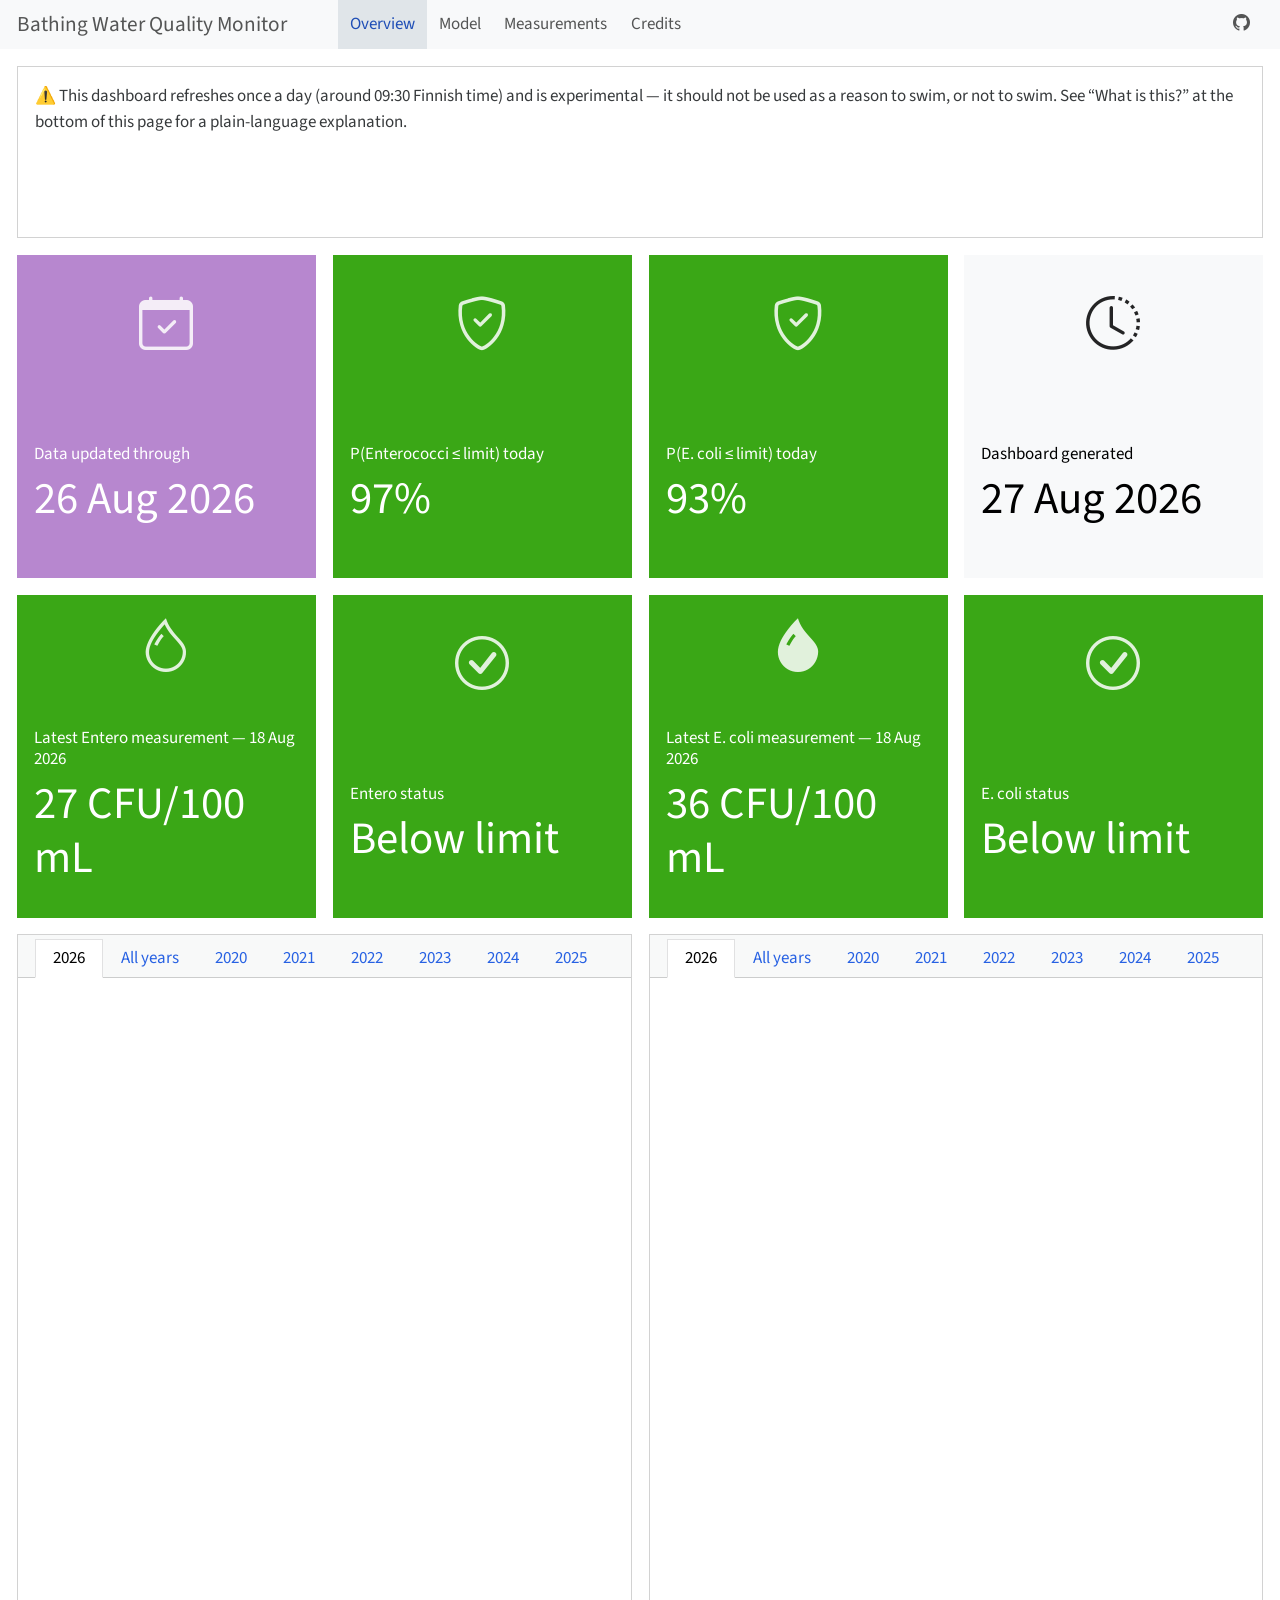
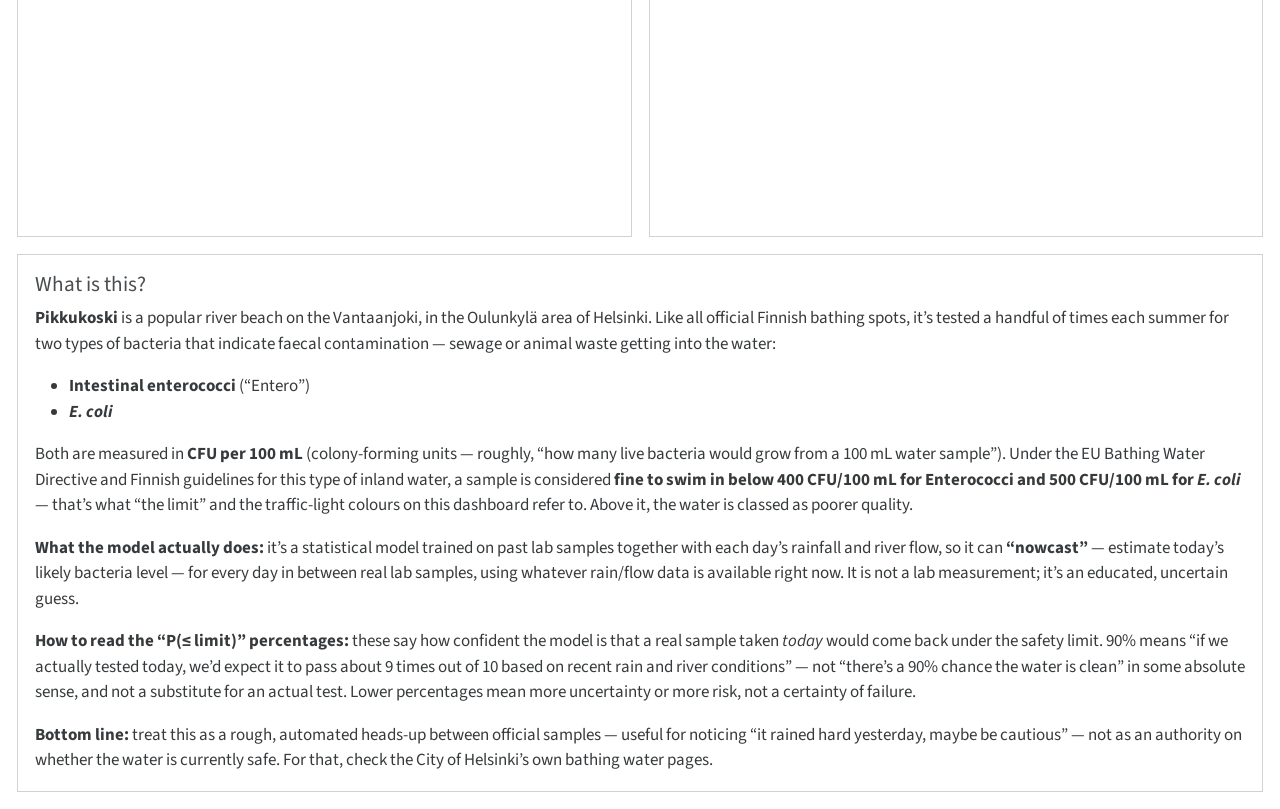
==== commit 84616112: "deploy: 27fee2ff9bae4c2fb55b2309e6b1397782754785" ====
--- a/index.html
+++ b/index.html
@@ -127,12 +127,12 @@
 Data updated through
 </p>
 <p class="value-box-value">
-24 Aug 2026
-</p>
-</div>
-</div>
-</div>
-<script data-bslib-card-init="">bslib.Card.initializeAllCards();</script></div><div class="card valuebox cell html-fill-item html-fill-container bslib-card bslib-value-box bg-warning showcase-left-center" data-bslib-card-init="" data-require-bs-caller="card()">
+26 Aug 2026
+</p>
+</div>
+</div>
+</div>
+<script data-bslib-card-init="">bslib.Card.initializeAllCards();</script></div><div class="card valuebox cell html-fill-item html-fill-container bslib-card bslib-value-box bg-success showcase-left-center" data-bslib-card-init="" data-require-bs-caller="card()">
 <div class="card-body html-fill-item html-fill-container">
 <div data-icon="shield-check" class="html-fill-item html-fill-container value-box-grid">
 <div class="value-box-showcase html-fill-item html-fill-container">
@@ -143,12 +143,12 @@
 P(Enterococci ≤ limit) today
 </p>
 <p class="value-box-value">
-89%
-</p>
-</div>
-</div>
-</div>
-<script data-bslib-card-init="">bslib.Card.initializeAllCards();</script></div><div class="card valuebox cell html-fill-item html-fill-container bslib-card bslib-value-box bg-warning showcase-left-center" data-bslib-card-init="" data-require-bs-caller="card()">
+97%
+</p>
+</div>
+</div>
+</div>
+<script data-bslib-card-init="">bslib.Card.initializeAllCards();</script></div><div class="card valuebox cell html-fill-item html-fill-container bslib-card bslib-value-box bg-success showcase-left-center" data-bslib-card-init="" data-require-bs-caller="card()">
 <div class="card-body html-fill-item html-fill-container">
 <div data-icon="shield-check" class="html-fill-item html-fill-container value-box-grid">
 <div class="value-box-showcase html-fill-item html-fill-container">
@@ -159,7 +159,7 @@
 P(E. coli ≤ limit) today
 </p>
 <p class="value-box-value">
-79%
+93%
 </p>
 </div>
 </div>
@@ -175,7 +175,7 @@
 Dashboard generated
 </p>
 <p class="value-box-value">
-26 Aug 2026
+27 Aug 2026
 </p>
 </div>
 </div>
@@ -186,7 +186,7 @@
 grid-auto-rows: minmax(0, 1fr);">
 <div class="card valuebox cell html-fill-item html-fill-container bslib-card bslib-value-box bg-success showcase-left-center" data-bslib-card-init="" data-require-bs-caller="card()">
 <div class="card-body html-fill-item html-fill-container">
-<div data-title="Latest Entero measurement — 18 Aug 2026" data-icon="droplet" class="html-fill-item html-fill-container value-box-grid">
+<div data-icon="droplet" data-title="Latest Entero measurement — 18 Aug 2026" class="html-fill-item html-fill-container value-box-grid">
 <div class="value-box-showcase html-fill-item html-fill-container">
 
 <i class="bi bi-droplet"></i></div>
@@ -218,7 +218,7 @@
 </div>
 <script data-bslib-card-init="">bslib.Card.initializeAllCards();</script></div><div class="card valuebox cell html-fill-item html-fill-container bslib-card bslib-value-box bg-success showcase-left-center" data-bslib-card-init="" data-require-bs-caller="card()">
 <div class="card-body html-fill-item html-fill-container">
-<div data-title="Latest E. coli measurement — 18 Aug 2026" data-icon="droplet-fill" class="html-fill-item html-fill-container value-box-grid">
+<div data-icon="droplet-fill" data-title="Latest E. coli measurement — 18 Aug 2026" class="html-fill-item html-fill-container value-box-grid">
 <div class="value-box-showcase html-fill-item html-fill-container">
 
 <i class="bi bi-droplet-fill"></i></div>
@@ -266,43 +266,43 @@
 
 <div class="tab-content html-fill-item html-fill-container" data-tabset-id="card-tabset-10"><div class="tab-pane active show html-fill-item html-fill-container" role="tabpanel" id="card-tabset-10-1"><div class="card-body html-fill-item html-fill-container" data-title="2026">
 <div class="cell-output-display html-fill-item html-fill-container">
-<div class="plotly html-widget html-fill-item html-fill-container" id="htmlwidget-aeab736aff59db778385" style="width:100%;height:406px;"></div>
-<script type="application/json" data-for="htmlwidget-aeab736aff59db778385">{"x":{"visdat":{"1a87702cc21a":["function () ","plotlyVisDat"],"1a874bffec01":["function () ","data"],"1a8772c5872a":["function () ","data"],"1a8752bdf65a":["function () ","data"]},"cur_data":"1a8752bdf65a","attrs":{"1a874bffec01":{"alpha_stroke":1,"sizes":[10,100],"spans":[1,20],"x":{},"ymin":{},"ymax":{},"type":"scatter","mode":"lines","hoveron":"points","fill":"toself","fillcolor":"rgba(70,130,180,0.2)","line":{"color":"transparent"},"name":"90% CI","hoverinfo":"skip","inherit":true},"1a8772c5872a":{"alpha_stroke":1,"sizes":[10,100],"spans":[1,20],"x":{},"y":{},"type":"scatter","mode":"lines","line":{"color":"steelblue","width":2},"name":"Model prediction","inherit":true},"1a8752bdf65a":{"alpha_stroke":1,"sizes":[10,100],"spans":[1,20],"x":{},"y":{},"type":"scatter","mode":"markers","marker":{"color":"black","size":7},"name":"Observed","text":{},"hovertemplate":"%{text}<extra><\/extra>","inherit":true},"1a8752bdf65a.1":{"alpha_stroke":1,"sizes":[10,100],"spans":[1,20],"x":["2026-06-01","2026-08-24"],"y":[400,400],"type":"scatter","mode":"lines","line":{"color":"red","dash":"dash","width":1.5},"name":"Limit: 400","hoverinfo":"skip","inherit":true}},"layout":{"margin":{"b":40,"l":60,"t":25,"r":10},"yaxis":{"domain":[0,1],"automargin":true,"title":"CFU / 100 mL","type":"log","tickformat":","},"xaxis":{"domain":[0,1],"automargin":true,"title":"","rangebreaks":[{"pattern":"day of year","bounds":[244,151]}]},"legend":{"orientation":"h","y":-0.14999999999999999},"hovermode":"x unified","showlegend":true},"source":"A","config":{"modeBarButtonsToAdd":["hoverclosest","hovercompare"],"showSendToCloud":false,"displayModeBar":false},"data":[{"fillcolor":"rgba(70,130,180,0.2)","x":["2026-06-01","2026-06-02","2026-06-03","2026-06-03","2026-06-04","2026-06-05","2026-06-06","2026-06-07","2026-06-08","2026-06-09","2026-06-10","2026-06-11","2026-06-12","2026-06-13","2026-06-14","2026-06-15","2026-06-16","2026-06-16","2026-06-17","2026-06-18","2026-06-19","2026-06-20","2026-06-21","2026-06-22","2026-06-23","2026-06-24","2026-06-25","2026-06-26","2026-06-27","2026-06-28","2026-06-29","2026-06-30","2026-07-01","2026-07-02","2026-07-03","2026-07-04","2026-07-05","2026-07-06","2026-07-07","2026-07-08","2026-07-09","2026-07-10","2026-07-11","2026-07-12","2026-07-13","2026-07-14","2026-07-15","2026-07-16","2026-07-17","2026-07-18","2026-07-19","2026-07-20","2026-07-21","2026-07-22","2026-07-23","2026-07-24","2026-07-25","2026-07-26","2026-07-27","2026-07-28","2026-07-29","2026-07-30","2026-07-31","2026-08-01","2026-08-02","2026-08-03","2026-08-04","2026-08-05","2026-08-06","2026-08-07","2026-08-08","2026-08-09","2026-08-10","2026-08-11","2026-08-12","2026-08-13","2026-08-14","2026-08-15","2026-08-16","2026-08-17","2026-08-18","2026-08-19","2026-08-20","2026-08-21","2026-08-22","2026-08-23","2026-08-24","2026-08-24","2026-08-24","2026-08-23","2026-08-22","2026-08-21","2026-08-20","2026-08-19","2026-08-18","2026-08-17","2026-08-16","2026-08-15","2026-08-14","2026-08-13","2026-08-12","2026-08-11","2026-08-10","2026-08-09","2026-08-08","2026-08-07","2026-08-06","2026-08-05","2026-08-04","2026-08-03","2026-08-02","2026-08-01","2026-07-31","2026-07-30","2026-07-29","2026-07-28","2026-07-27","2026-07-26","2026-07-25","2026-07-24","2026-07-23","2026-07-22","2026-07-21","2026-07-20","2026-07-19","2026-07-18","2026-07-17","2026-07-16","2026-07-15","2026-07-14","2026-07-13","2026-07-12","2026-07-11","2026-07-10","2026-07-09","2026-07-08","2026-07-07","2026-07-06","2026-07-05","2026-07-04","2026-07-03","2026-07-02","2026-07-01","2026-06-30","2026-06-29","2026-06-28","2026-06-27","2026-06-26","2026-06-25","2026-06-24","2026-06-23","2026-06-22","2026-06-21","2026-06-20","2026-06-19","2026-06-18","2026-06-17","2026-06-16","2026-06-16","2026-06-15","2026-06-14","2026-06-13","2026-06-12","2026-06-11","2026-06-10","2026-06-09","2026-06-08","2026-06-07","2026-06-06","2026-06-05","2026-06-04","2026-06-03","2026-06-03","2026-06-02","2026-06-01"],"type":"scatter","mode":"lines","hoveron":"points","fill":"toself","line":{"color":"transparent"},"name":"90% CI","hoverinfo":["skip","skip","skip","skip","skip","skip","skip","skip","skip","skip","skip","skip","skip","skip","skip","skip","skip","skip","skip","skip","skip","skip","skip","skip","skip","skip","skip","skip","skip","skip","skip","skip","skip","skip","skip","skip","skip","skip","skip","skip","skip","skip","skip","skip","skip","skip","skip","skip","skip","skip","skip","skip","skip","skip","skip","skip","skip","skip","skip","skip","skip","skip","skip","skip","skip","skip","skip","skip","skip","skip","skip","skip","skip","skip","skip","skip","skip","skip","skip","skip","skip","skip","skip","skip","skip","skip","skip","skip","skip","skip","skip","skip","skip","skip","skip","skip","skip","skip","skip","skip","skip","skip","skip","skip","skip","skip","skip","skip","skip","skip","skip","skip","skip","skip","skip","skip","skip","skip","skip","skip","skip","skip","skip","skip","skip","skip","skip","skip","skip","skip","skip","skip","skip","skip","skip","skip","skip","skip","skip","skip","skip","skip","skip","skip","skip","skip","skip","skip","skip","skip","skip","skip","skip","skip","skip","skip","skip","skip","skip","skip","skip","skip","skip","skip","skip","skip","skip","skip","skip","skip","skip","skip","skip","skip","skip"],"y":[0.88323999032931944,0.97114119105196162,1.09772822449324,1.0961168815294371,1.2714549633242256,2.1713468794938717,3.4700375515836619,3.354583075278597,3.311524147070529,5.6881147928263234,4.1230999423185262,6.2328337537466822,8.2125747974504257,23.167971226486348,30.712541708931965,37.280401228156968,28.625246628062996,27.364016436184205,41.138679420473565,34.111199230746983,26.181161190313464,20.636954007518867,14.449435608408891,12.400223744044149,12.09880288235337,13.391832246103997,15.811260289668876,17.203185725521955,14.372648307468964,13.61715284773801,11.554676699198849,10.204544139309023,9.9248246129923956,13.24239871543697,11.324458985984329,19.070691810781621,32.485726845882674,103.96989626037588,106.25377304568056,80.560272525301116,61.886839020830358,37.518180003594253,27.250962961107291,27.570573732984833,26.897991423776748,19.023321388050871,15.471992377658903,12.664226862505435,10.897228189995774,10.690989177003315,9.5551892156355063,9.5873048512039762,9.2118540079881708,8.7212516426276974,8.272085113557992,7.6414879528498281,10.069401578572631,8.2307367114775634,11.00643548335468,12.455797951965828,10.272549009030286,8.5891541499018746,10.684141427610646,11.168254781757122,9.0567796186456739,8.2862899334437579,7.1887493235174071,5.9686880752758658,6.4625245464817525,5.3063219063210862,5.0073206308078682,4.371388765024955,6.7829713332225516,9.3181112266398838,7.5735034205808587,6.1092026162260051,5.1448588428507378,5.5864583419466207,4.4293197221636333,4.8425169735310858,4.2384481277784873,3.8640172266589778,4.9854441661158715,5.4199738042392864,13.494467676693359,18.997731178932177,17.551966793527779,17.551966793527779,682.55749212947796,684.95571299947255,667.22573475978857,201.00460505832569,192.97856284476163,147.58344272571836,189.90015092959979,185.14968536883001,174.64889811087946,203.49893840956173,200.41828042931888,225.73909661247865,290.37642947129837,341.71256924102795,246.36435925190631,180.96493110969817,179.8107322884635,202.74966110794375,213.38197303015301,239.6352094647753,263.02711578421031,285.80343066740215,352.00519333176663,403.30849777656221,456.28869658354222,344.82227335598117,371.19450654737278,451.40992220674542,406.72826783496794,310.77824117095616,341.33903882458736,289.78412185874993,324.14697745881233,316.11025651888559,334.4060345494234,363.81991049107239,380.89567270481791,416.73075141473703,441.36950553626582,474.76689388071622,628.58050315076673,864.81681088996277,1067.8021171117898,1044.5907418832946,909.90472581106758,1247.2038258998778,2061.6696573348013,3211.3226485487903,3900.3241966610472,3794.687104706491,1264.1245178289148,685.21944472882899,380.57701257266802,441.78224533960019,355.42926258463746,334.87893286197919,429.18201497493618,461.67482944162225,493.6608340133896,621.49277639936668,547.67670770679069,470.77649265511906,443.68084522729856,466.00900412585634,562.1087565125348,679.83851703906828,913.70630739762919,1224.5817391972539,1624.7088045509172,922.98703082188342,890.23426283443087,1287.1115964437261,1129.7953271798615,952.49488619925182,301.08635295189504,244.66334973414587,160.74149412427883,192.55935563277677,120.80102299709776,132.58614133564438,124.80547619182954,89.648843162993771,47.750833117476354,48.278288081985551,44.998418703575425,38.984319654217863,40.485562886134332],"marker":{"color":"rgba(31,119,180,1)","line":{"color":"rgba(31,119,180,1)"}},"error_y":{"color":"rgba(31,119,180,1)"},"error_x":{"color":"rgba(31,119,180,1)"},"xaxis":"x","yaxis":"y","frame":null},{"x":["2026-06-01","2026-06-02","2026-06-03","2026-06-03","2026-06-04","2026-06-05","2026-06-06","2026-06-07","2026-06-08","2026-06-09","2026-06-10","2026-06-11","2026-06-12","2026-06-13","2026-06-14","2026-06-15","2026-06-16","2026-06-16","2026-06-17","2026-06-18","2026-06-19","2026-06-20","2026-06-21","2026-06-22","2026-06-23","2026-06-24","2026-06-25","2026-06-26","2026-06-27","2026-06-28","2026-06-29","2026-06-30","2026-07-01","2026-07-02","2026-07-03","2026-07-04","2026-07-05","2026-07-06","2026-07-07","2026-07-08","2026-07-09","2026-07-10","2026-07-11","2026-07-12","2026-07-13","2026-07-14","2026-07-15","2026-07-16","2026-07-17","2026-07-18","2026-07-19","2026-07-20","2026-07-21","2026-07-22","2026-07-23","2026-07-24","2026-07-25","2026-07-26","2026-07-27","2026-07-28","2026-07-29","2026-07-30","2026-07-31","2026-08-01","2026-08-02","2026-08-03","2026-08-04","2026-08-05","2026-08-06","2026-08-07","2026-08-08","2026-08-09","2026-08-10","2026-08-11","2026-08-12","2026-08-13","2026-08-14","2026-08-15","2026-08-16","2026-08-17","2026-08-18","2026-08-19","2026-08-20","2026-08-21","2026-08-22","2026-08-23","2026-08-24"],"y":[5.9722685083678471,6.3881608793761995,7.1289504286704322,6.8398167877075959,7.7458247736535082,13.476109850545784,21.013261613896063,21.13014229605993,19.759436750496871,31.838725874618767,26.766692547170621,40.26399509536234,48.614690646913267,152.70908349566679,181.55863929253329,220.57538464525535,162.92577754289448,162.09303858803551,266.87996422711768,206.81668199651088,154.14160114932349,116.17714884291776,87.870232060204629,75.065065006140742,73.987975092009421,80.841399600068257,98.482883879439484,106.26151701033515,85.417945668611836,80.294534660257526,71.478879267676689,61.203406385797528,60.543287020388803,77.073637140477715,67.888497802626745,114.24245616965599,204.9132011809734,619.81250144787282,662.67073609694512,502.03040716179152,366.63546099098158,222.41949809550013,156.13024530845405,169.63548319273212,179.99542691666272,130.38520395920435,95.819479397435956,78.109102529629467,67.331980070979967,65.887129760579839,62.421077020467074,58.280143634858092,56.955730051844895,52.770254550189151,53.05639641802577,48.1212265159418,55.452274506628441,51.876277022220719,66.90213066507529,77.325633684855546,61.963450364301828,53.829757242133468,71.079319668869601,67.648806205204181,56.666968334917186,49.215559627642968,44.113108643952749,38.92695281316059,37.889443557465391,32.539175363993948,30.872723542498321,28.284051670637627,41.913852910760113,57.846322513077077,46.600591247497611,35.75902377158905,32.228539384392356,32.535184979037325,29.000586491790017,32.089326173215845,28.371468756588719,24.812252499407769,31.127141002308779,32.760612030314583,96.147073845015441,113.87674080918261,109.66560819378122],"type":"scatter","mode":"lines","line":{"color":"steelblue","width":2},"name":"Model prediction","marker":{"color":"rgba(255,127,14,1)","line":{"color":"rgba(255,127,14,1)"}},"error_y":{"color":"rgba(255,127,14,1)"},"error_x":{"color":"rgba(255,127,14,1)"},"xaxis":"x","yaxis":"y","frame":null},{"x":["2026-06-03","2026-06-03","2026-06-12","2026-06-16","2026-06-16","2026-06-23","2026-07-01","2026-07-08","2026-07-10","2026-07-15","2026-07-22","2026-08-04","2026-08-18"],"y":[1,2,200,200,110,57,64,400,420,2,59,5,27],"type":"scatter","mode":"markers","marker":{"color":"black","size":7,"line":{"color":"rgba(44,160,44,1)"}},"name":"Observed","text":["03 Jun 2026<br>Measured: 1 CFU/100 mL","03 Jun 2026<br>Measured: 2 CFU/100 mL","12 Jun 2026<br>Measured: 200 CFU/100 mL","16 Jun 2026<br>Measured: 200 CFU/100 mL","16 Jun 2026<br>Measured: 110 CFU/100 mL","23 Jun 2026<br>Measured: 57 CFU/100 mL","01 Jul 2026<br>Measured: 64 CFU/100 mL","08 Jul 2026<br>Measured: 400 CFU/100 mL","10 Jul 2026<br>Measured: 420 CFU/100 mL","15 Jul 2026<br>Measured: 2 CFU/100 mL","22 Jul 2026<br>Measured: 59 CFU/100 mL","04 Aug 2026<br>Measured: 5 CFU/100 mL","18 Aug 2026<br>Measured: 27 CFU/100 mL"],"hovertemplate":["%{text}<extra><\/extra>","%{text}<extra><\/extra>","%{text}<extra><\/extra>","%{text}<extra><\/extra>","%{text}<extra><\/extra>","%{text}<extra><\/extra>","%{text}<extra><\/extra>","%{text}<extra><\/extra>","%{text}<extra><\/extra>","%{text}<extra><\/extra>","%{text}<extra><\/extra>","%{text}<extra><\/extra>","%{text}<extra><\/extra>"],"error_y":{"color":"rgba(44,160,44,1)"},"error_x":{"color":"rgba(44,160,44,1)"},"line":{"color":"rgba(44,160,44,1)"},"xaxis":"x","yaxis":"y","frame":null},{"x":["2026-06-01","2026-08-24"],"y":[400,400],"type":"scatter","mode":"lines","line":{"color":"red","dash":"dash","width":1.5},"name":"Limit: 400","hoverinfo":["skip","skip"],"marker":{"color":"rgba(214,39,40,1)","line":{"color":"rgba(214,39,40,1)"}},"error_y":{"color":"rgba(214,39,40,1)"},"error_x":{"color":"rgba(214,39,40,1)"},"xaxis":"x","yaxis":"y","frame":null}],"highlight":{"on":"plotly_click","persistent":false,"dynamic":false,"selectize":false,"opacityDim":0.20000000000000001,"selected":{"opacity":1},"debounce":0},"shinyEvents":["plotly_hover","plotly_click","plotly_selected","plotly_relayout","plotly_brushed","plotly_brushing","plotly_clickannotation","plotly_doubleclick","plotly_deselect","plotly_afterplot","plotly_sunburstclick"],"base_url":"https://plot.ly"},"evals":[],"jsHooks":[]}</script>
+<div class="plotly html-widget html-fill-item html-fill-container" id="htmlwidget-00e56e26df1775f85bad" style="width:100%;height:406px;"></div>
+<script type="application/json" data-for="htmlwidget-00e56e26df1775f85bad">{"x":{"visdat":{"1a2e748af50f":["function () ","plotlyVisDat"],"1a2e3c57661e":["function () ","data"],"1a2e4bf52f79":["function () ","data"],"1a2e43f1d187":["function () ","data"]},"cur_data":"1a2e43f1d187","attrs":{"1a2e3c57661e":{"alpha_stroke":1,"sizes":[10,100],"spans":[1,20],"x":{},"ymin":{},"ymax":{},"type":"scatter","mode":"lines","hoveron":"points","fill":"toself","fillcolor":"rgba(70,130,180,0.2)","line":{"color":"transparent"},"name":"90% CI","hoverinfo":"skip","inherit":true},"1a2e4bf52f79":{"alpha_stroke":1,"sizes":[10,100],"spans":[1,20],"x":{},"y":{},"type":"scatter","mode":"lines","line":{"color":"steelblue","width":2},"name":"Model prediction","inherit":true},"1a2e43f1d187":{"alpha_stroke":1,"sizes":[10,100],"spans":[1,20],"x":{},"y":{},"type":"scatter","mode":"markers","marker":{"color":"black","size":7},"name":"Observed","text":{},"hovertemplate":"%{text}<extra><\/extra>","inherit":true},"1a2e43f1d187.1":{"alpha_stroke":1,"sizes":[10,100],"spans":[1,20],"x":["2026-06-01","2026-08-26"],"y":[400,400],"type":"scatter","mode":"lines","line":{"color":"red","dash":"dash","width":1.5},"name":"Limit: 400","hoverinfo":"skip","inherit":true}},"layout":{"margin":{"b":40,"l":60,"t":25,"r":10},"yaxis":{"domain":[0,1],"automargin":true,"title":"CFU / 100 mL","type":"log","tickformat":","},"xaxis":{"domain":[0,1],"automargin":true,"title":"","rangebreaks":[{"pattern":"day of year","bounds":[244,151]}]},"legend":{"orientation":"h","y":-0.14999999999999999},"hovermode":"x unified","showlegend":true},"source":"A","config":{"modeBarButtonsToAdd":["hoverclosest","hovercompare"],"showSendToCloud":false,"displayModeBar":false},"data":[{"fillcolor":"rgba(70,130,180,0.2)","x":["2026-06-01","2026-06-02","2026-06-03","2026-06-03","2026-06-04","2026-06-05","2026-06-06","2026-06-07","2026-06-08","2026-06-09","2026-06-10","2026-06-11","2026-06-12","2026-06-13","2026-06-14","2026-06-15","2026-06-16","2026-06-16","2026-06-17","2026-06-18","2026-06-19","2026-06-20","2026-06-21","2026-06-22","2026-06-23","2026-06-24","2026-06-25","2026-06-26","2026-06-27","2026-06-28","2026-06-29","2026-06-30","2026-07-01","2026-07-02","2026-07-03","2026-07-04","2026-07-05","2026-07-06","2026-07-07","2026-07-08","2026-07-09","2026-07-10","2026-07-11","2026-07-12","2026-07-13","2026-07-14","2026-07-15","2026-07-16","2026-07-17","2026-07-18","2026-07-19","2026-07-20","2026-07-21","2026-07-22","2026-07-23","2026-07-24","2026-07-25","2026-07-26","2026-07-27","2026-07-28","2026-07-29","2026-07-30","2026-07-31","2026-08-01","2026-08-02","2026-08-03","2026-08-04","2026-08-05","2026-08-06","2026-08-07","2026-08-08","2026-08-09","2026-08-10","2026-08-11","2026-08-12","2026-08-13","2026-08-14","2026-08-15","2026-08-16","2026-08-17","2026-08-18","2026-08-19","2026-08-20","2026-08-21","2026-08-22","2026-08-23","2026-08-24","2026-08-25","2026-08-26","2026-08-26","2026-08-26","2026-08-25","2026-08-24","2026-08-23","2026-08-22","2026-08-21","2026-08-20","2026-08-19","2026-08-18","2026-08-17","2026-08-16","2026-08-15","2026-08-14","2026-08-13","2026-08-12","2026-08-11","2026-08-10","2026-08-09","2026-08-08","2026-08-07","2026-08-06","2026-08-05","2026-08-04","2026-08-03","2026-08-02","2026-08-01","2026-07-31","2026-07-30","2026-07-29","2026-07-28","2026-07-27","2026-07-26","2026-07-25","2026-07-24","2026-07-23","2026-07-22","2026-07-21","2026-07-20","2026-07-19","2026-07-18","2026-07-17","2026-07-16","2026-07-15","2026-07-14","2026-07-13","2026-07-12","2026-07-11","2026-07-10","2026-07-09","2026-07-08","2026-07-07","2026-07-06","2026-07-05","2026-07-04","2026-07-03","2026-07-02","2026-07-01","2026-06-30","2026-06-29","2026-06-28","2026-06-27","2026-06-26","2026-06-25","2026-06-24","2026-06-23","2026-06-22","2026-06-21","2026-06-20","2026-06-19","2026-06-18","2026-06-17","2026-06-16","2026-06-16","2026-06-15","2026-06-14","2026-06-13","2026-06-12","2026-06-11","2026-06-10","2026-06-09","2026-06-08","2026-06-07","2026-06-06","2026-06-05","2026-06-04","2026-06-03","2026-06-03","2026-06-02","2026-06-01"],"type":"scatter","mode":"lines","hoveron":"points","fill":"toself","line":{"color":"transparent"},"name":"90% CI","hoverinfo":["skip","skip","skip","skip","skip","skip","skip","skip","skip","skip","skip","skip","skip","skip","skip","skip","skip","skip","skip","skip","skip","skip","skip","skip","skip","skip","skip","skip","skip","skip","skip","skip","skip","skip","skip","skip","skip","skip","skip","skip","skip","skip","skip","skip","skip","skip","skip","skip","skip","skip","skip","skip","skip","skip","skip","skip","skip","skip","skip","skip","skip","skip","skip","skip","skip","skip","skip","skip","skip","skip","skip","skip","skip","skip","skip","skip","skip","skip","skip","skip","skip","skip","skip","skip","skip","skip","skip","skip","skip","skip","skip","skip","skip","skip","skip","skip","skip","skip","skip","skip","skip","skip","skip","skip","skip","skip","skip","skip","skip","skip","skip","skip","skip","skip","skip","skip","skip","skip","skip","skip","skip","skip","skip","skip","skip","skip","skip","skip","skip","skip","skip","skip","skip","skip","skip","skip","skip","skip","skip","skip","skip","skip","skip","skip","skip","skip","skip","skip","skip","skip","skip","skip","skip","skip","skip","skip","skip","skip","skip","skip","skip","skip","skip","skip","skip","skip","skip","skip","skip","skip","skip","skip","skip","skip","skip","skip","skip","skip","skip"],"y":[0.94758694407663757,1.0646345984344612,1.0875736048456626,1.144803161015213,1.1661001732712979,2.3632039707398045,3.5872590346373308,3.4165656806700873,3.4215731342092206,4.8798244277373843,4.3579484356576996,6.5724885422631845,8.4117918048077236,23.182213784393827,30.774845489151001,34.960138059654341,27.362697618778224,24.77647572545408,43.420518462805923,35.145628772831287,25.449151160827078,18.743379632727056,15.238248534268546,12.370802528315576,12.07661991780161,13.809443678728574,16.337717058815869,16.953068871433185,15.734875565481049,14.787413848200131,12.711465189160116,10.719163469058756,9.9909373779804884,12.932083962151935,11.034463105185132,19.613169312227015,33.502323480379538,103.06357475094092,101.55091283004316,87.504619366636021,58.689807952418391,38.557425136731553,26.62119780749638,26.450469196052794,26.605242983320853,21.660603665034252,15.41970158311018,12.324166342719932,10.936756878168003,11.670275764561678,9.2916737344135356,9.5541209652029089,8.9518662437196923,8.3339562319557121,8.7294591737077436,8.0643535374348865,9.3568158850055632,8.5190383053770091,11.239361624027438,13.262214245392045,10.734264859439044,8.6826110996011607,12.144622541723532,11.898756797187286,9.2300386023050311,7.7585738167259537,6.9774277649080467,6.2175763936892166,6.4093198752653553,5.4659372614449886,4.8601467230559061,4.8215401688166679,6.2984548964237383,9.5591074849187514,6.9481374231698627,6.1819299446428424,4.8757866755580856,5.9754137957579934,4.7322715203064138,5.3735072023486659,4.2250951673120856,3.910441442518076,4.887469337071642,5.089219466142807,15.452409649849695,19.597880580936007,18.415568064579809,10.667826674559343,7.0199391656602517,7.0199391656602517,298.21348935971452,407.42264485876979,620.35005588215188,749.37345216540041,689.65832081485166,216.17490101435567,207.22741899216663,155.18593637051157,182.69334058146063,192.6736199365327,177.87248027489895,214.67598199329368,198.60443563630639,218.55910895968492,259.05608973284478,356.45526839818149,258.23384708884998,168.27787203875465,175.98028823970623,186.04170755501136,234.17875946189341,223.78264540318492,277.23838011611815,296.68054901144689,349.88551835690021,416.83649491078984,461.14922661228394,298.72591678028959,371.31649001877179,485.48204483313668,402.50092514565557,300.18984742864262,355.4685682736955,304.7569035848602,323.97191257567948,322.23997620586812,353.46785667400843,360.73435626224477,375.5999886208341,394.90162390528837,415.25578982008199,483.18258994154519,560.78671042913868,849.53834486340247,1207.2479774954884,1042.5932247143951,995.46032491691142,1409.3527601630965,2189.6373399490167,3036.7743295448499,3779.3571980741308,3841.8601278247638,1160.408753894267,707.2435450007805,416.47333651676712,429.80698915818425,344.5943308270443,356.65335639170587,441.05822746571528,468.71908972705882,500.58342000055978,598.75551104208319,582.26758873886922,467.038318235769,455.428419170837,441.52533534781497,504.18121612091176,645.45782327059237,949.48270441557884,1192.924671245564,1508.1716499968936,959.61820761086597,978.1906181635178,1424.1982084658266,1081.3569037872694,1038.1048149350879,290.56059821929847,242.78005589695215,162.28825033970577,200.18059594799544,113.24723011859524,129.51836821746892,134.38736627604774,87.012556938086945,46.551981977778361,43.697182166323742,41.720675901175838,39.748508796485709,42.235743316764292],"marker":{"color":"rgba(31,119,180,1)","line":{"color":"rgba(31,119,180,1)"}},"error_y":{"color":"rgba(31,119,180,1)"},"error_x":{"color":"rgba(31,119,180,1)"},"xaxis":"x","yaxis":"y","frame":null},{"x":["2026-06-01","2026-06-02","2026-06-03","2026-06-03","2026-06-04","2026-06-05","2026-06-06","2026-06-07","2026-06-08","2026-06-09","2026-06-10","2026-06-11","2026-06-12","2026-06-13","2026-06-14","2026-06-15","2026-06-16","2026-06-16","2026-06-17","2026-06-18","2026-06-19","2026-06-20","2026-06-21","2026-06-22","2026-06-23","2026-06-24","2026-06-25","2026-06-26","2026-06-27","2026-06-28","2026-06-29","2026-06-30","2026-07-01","2026-07-02","2026-07-03","2026-07-04","2026-07-05","2026-07-06","2026-07-07","2026-07-08","2026-07-09","2026-07-10","2026-07-11","2026-07-12","2026-07-13","2026-07-14","2026-07-15","2026-07-16","2026-07-17","2026-07-18","2026-07-19","2026-07-20","2026-07-21","2026-07-22","2026-07-23","2026-07-24","2026-07-25","2026-07-26","2026-07-27","2026-07-28","2026-07-29","2026-07-30","2026-07-31","2026-08-01","2026-08-02","2026-08-03","2026-08-04","2026-08-05","2026-08-06","2026-08-07","2026-08-08","2026-08-09","2026-08-10","2026-08-11","2026-08-12","2026-08-13","2026-08-14","2026-08-15","2026-08-16","2026-08-17","2026-08-18","2026-08-19","2026-08-20","2026-08-21","2026-08-22","2026-08-23","2026-08-24","2026-08-25","2026-08-26"],"y":[6.1482002578338042,6.5367385509253788,6.9953617586453847,6.9669761363170783,7.4759477745094243,13.841266295309056,21.449257838522687,21.150269095979567,18.87455411462879,30.698493991160472,26.664232481071831,39.866240773534443,49.374863578995395,146.97376104412825,181.32564814516985,227.95185581637185,162.34637945898604,158.09352920191367,269.23914288346094,206.95152147181545,154.37214753241685,115.83488156572132,88.439276126455212,72.497128757999647,73.580554756371356,82.563156344104527,99.702061374419159,103.47024443004791,89.555799268064391,82.063781308904396,74.334555281891525,62.56904544669981,61.279122815973651,76.8295908963931,68.268128253331412,117.69854014194787,209.49964793825876,635.46630090897827,638.76330082700213,523.354676034249,364.83953475548714,220.07742389026865,161.80975294033314,171.81947784998064,182.68411651124603,132.42798403142649,93.917703369067496,78.868546281661907,67.402127821699082,67.707258094068678,61.185396186778959,57.281684907693489,57.584241955299483,51.539458574297456,53.468717741132345,49.890682612171474,55.948382273499305,52.520802198695641,68.501924380586274,79.411608862558367,62.005281107519991,51.792423787192405,72.938434335018258,68.798271690694989,56.226553927244531,48.392691830976403,44.223132422706634,38.591771001994587,38.360903338918618,32.745530629935338,30.282751342969405,28.178868915179361,41.846721002499592,56.993591751299341,43.643628409286215,36.758297473387294,32.409741031640394,34.01002670033624,29.307913230450534,31.732123794711487,28.388840636729498,24.928877259909612,31.460941229735521,32.984157477221871,98.439805009654677,117.35727682082168,108.94826046374148,67.847999821821958,46.993164747101154],"type":"scatter","mode":"lines","line":{"color":"steelblue","width":2},"name":"Model prediction","marker":{"color":"rgba(255,127,14,1)","line":{"color":"rgba(255,127,14,1)"}},"error_y":{"color":"rgba(255,127,14,1)"},"error_x":{"color":"rgba(255,127,14,1)"},"xaxis":"x","yaxis":"y","frame":null},{"x":["2026-06-03","2026-06-03","2026-06-12","2026-06-16","2026-06-16","2026-06-23","2026-07-01","2026-07-08","2026-07-10","2026-07-15","2026-07-22","2026-08-04","2026-08-18"],"y":[1,2,200,200,110,57,64,400,420,2,59,5,27],"type":"scatter","mode":"markers","marker":{"color":"black","size":7,"line":{"color":"rgba(44,160,44,1)"}},"name":"Observed","text":["03 Jun 2026<br>Measured: 1 CFU/100 mL","03 Jun 2026<br>Measured: 2 CFU/100 mL","12 Jun 2026<br>Measured: 200 CFU/100 mL","16 Jun 2026<br>Measured: 200 CFU/100 mL","16 Jun 2026<br>Measured: 110 CFU/100 mL","23 Jun 2026<br>Measured: 57 CFU/100 mL","01 Jul 2026<br>Measured: 64 CFU/100 mL","08 Jul 2026<br>Measured: 400 CFU/100 mL","10 Jul 2026<br>Measured: 420 CFU/100 mL","15 Jul 2026<br>Measured: 2 CFU/100 mL","22 Jul 2026<br>Measured: 59 CFU/100 mL","04 Aug 2026<br>Measured: 5 CFU/100 mL","18 Aug 2026<br>Measured: 27 CFU/100 mL"],"hovertemplate":["%{text}<extra><\/extra>","%{text}<extra><\/extra>","%{text}<extra><\/extra>","%{text}<extra><\/extra>","%{text}<extra><\/extra>","%{text}<extra><\/extra>","%{text}<extra><\/extra>","%{text}<extra><\/extra>","%{text}<extra><\/extra>","%{text}<extra><\/extra>","%{text}<extra><\/extra>","%{text}<extra><\/extra>","%{text}<extra><\/extra>"],"error_y":{"color":"rgba(44,160,44,1)"},"error_x":{"color":"rgba(44,160,44,1)"},"line":{"color":"rgba(44,160,44,1)"},"xaxis":"x","yaxis":"y","frame":null},{"x":["2026-06-01","2026-08-26"],"y":[400,400],"type":"scatter","mode":"lines","line":{"color":"red","dash":"dash","width":1.5},"name":"Limit: 400","hoverinfo":["skip","skip"],"marker":{"color":"rgba(214,39,40,1)","line":{"color":"rgba(214,39,40,1)"}},"error_y":{"color":"rgba(214,39,40,1)"},"error_x":{"color":"rgba(214,39,40,1)"},"xaxis":"x","yaxis":"y","frame":null}],"highlight":{"on":"plotly_click","persistent":false,"dynamic":false,"selectize":false,"opacityDim":0.20000000000000001,"selected":{"opacity":1},"debounce":0},"shinyEvents":["plotly_hover","plotly_click","plotly_selected","plotly_relayout","plotly_brushed","plotly_brushing","plotly_clickannotation","plotly_doubleclick","plotly_deselect","plotly_afterplot","plotly_sunburstclick"],"base_url":"https://plot.ly"},"evals":[],"jsHooks":[]}</script>
 </div>
 </div></div><div class="tab-pane html-fill-item html-fill-container" role="tabpanel" id="card-tabset-10-2"><div class="card-body html-fill-item html-fill-container" data-title="All years">
 <div class="cell-output-display html-fill-item html-fill-container">
-<div class="plotly html-widget html-fill-item html-fill-container" id="htmlwidget-6c991cb6479949b88cd5" style="width:100%;height:406px;"></div>
-<script type="application/json" data-for="htmlwidget-6c991cb6479949b88cd5">{"x":{"visdat":{"1a874526d6b9":["function () ","plotlyVisDat"],"1a877e962a7d":["function () ","data"],"1a871086b2c0":["function () ","data"],"1a878a16724":["function () ","data"]},"cur_data":"1a878a16724","attrs":{"1a877e962a7d":{"alpha_stroke":1,"sizes":[10,100],"spans":[1,20],"x":{},"ymin":{},"ymax":{},"type":"scatter","mode":"lines","hoveron":"points","fill":"toself","fillcolor":"rgba(70,130,180,0.2)","line":{"color":"transparent"},"name":"90% CI","hoverinfo":"skip","inherit":true},"1a871086b2c0":{"alpha_stroke":1,"sizes":[10,100],"spans":[1,20],"x":{},"y":{},"type":"scatter","mode":"lines","line":{"color":"steelblue","width":2},"name":"Model prediction","inherit":true},"1a878a16724":{"alpha_stroke":1,"sizes":[10,100],"spans":[1,20],"x":{},"y":{},"type":"scatter","mode":"markers","marker":{"color":"black","size":7},"name":"Observed","text":{},"hovertemplate":"%{text}<extra><\/extra>","inherit":true},"1a878a16724.1":{"alpha_stroke":1,"sizes":[10,100],"spans":[1,20],"x":["2020-06-01","2026-08-24"],"y":[400,400],"type":"scatter","mode":"lines","line":{"color":"red","dash":"dash","width":1.5},"name":"Limit: 400","hoverinfo":"skip","inherit":true}},"layout":{"margin":{"b":40,"l":60,"t":25,"r":10},"yaxis":{"domain":[0,1],"automargin":true,"title":"CFU / 100 mL","type":"log","tickformat":","},"xaxis":{"domain":[0,1],"automargin":true,"title":"","rangebreaks":[{"pattern":"day of year","bounds":[244,151]}]},"legend":{"orientation":"h","y":-0.14999999999999999},"hovermode":"x unified","showlegend":true},"source":"A","config":{"modeBarButtonsToAdd":["hoverclosest","hovercompare"],"showSendToCloud":false,"displayModeBar":false},"data":[{"fillcolor":"rgba(70,130,180,0.2)","x":["2020-06-01","2020-06-02","2020-06-03","2020-06-04","2020-06-05","2020-06-06","2020-06-07","2020-06-08","2020-06-09","2020-06-10","2020-06-11","2020-06-12","2020-06-13","2020-06-14","2020-06-15","2020-06-16","2020-06-17","2020-06-18","2020-06-19","2020-06-20","2020-06-21","2020-06-22","2020-06-23","2020-06-24","2020-06-25","2020-06-26","2020-06-27","2020-06-28","2020-06-29","2020-06-30","2020-07-01","2020-07-02","2020-07-03","2020-07-04","2020-07-05","2020-07-06","2020-07-07","2020-07-08","2020-07-09","2020-07-10","2020-07-11","2020-07-12","2020-07-13","2020-07-14","2020-07-15","2020-07-16","2020-07-17","2020-07-18","2020-07-19","2020-07-20","2020-07-21","2020-07-22","2020-07-23","2020-07-24","2020-07-25","2020-07-26","2020-07-27","2020-07-28","2020-07-29","2020-07-30","2020-07-31","2020-08-01","2020-08-02","2020-08-03","2020-08-04","2020-08-05","2020-08-06","2020-08-07","2020-08-08","2020-08-09","2020-08-10","2020-08-11","2020-08-12","2020-08-13","2020-08-14","2020-08-15","2020-08-16","2020-08-17","2020-08-18","2020-08-19","2020-08-20","2020-08-21","2020-08-22","2020-08-23","2020-08-24","2020-08-25","2020-08-26","2020-08-27","2020-08-28","2020-08-29","2020-08-30","2020-08-31","2021-06-01","2021-06-02","2021-06-03","2021-06-04","2021-06-05","2021-06-06","2021-06-07","2021-06-08","2021-06-09","2021-06-10","2021-06-11","2021-06-12","2021-06-13","2021-06-14","2021-06-15","2021-06-16","2021-06-17","2021-06-18","2021-06-19","2021-06-20","2021-06-21","2021-06-22","2021-06-23","2021-06-24","2021-06-25","2021-06-26","2021-06-27","2021-06-28","2021-06-29","2021-06-30","2021-07-01","2021-07-02","2021-07-03","2021-07-04","2021-07-05","2021-07-06","2021-07-07","2021-07-08","2021-07-09","2021-07-10","2021-07-11","2021-07-12","2021-07-13","2021-07-14","2021-07-15","2021-07-16","2021-07-17","2021-07-18","2021-07-19","2021-07-20","2021-07-21","2021-07-22","2021-07-23","2021-07-24","2021-07-25","2021-07-26","2021-07-27","2021-07-28","2021-07-29","2021-07-30","2021-07-31","2021-08-01","2021-08-02","2021-08-03","2021-08-04","2021-08-05","2021-08-06","2021-08-07","2021-08-08","2021-08-09","2021-08-10","2021-08-11","2021-08-12","2021-08-13","2021-08-14","2021-08-15","2021-08-16","2021-08-17","2021-08-18","2021-08-19","2021-08-20","2021-08-21","2021-08-22","2021-08-23","2021-08-24","2021-08-25","2021-08-26","2021-08-27","2021-08-28","2021-08-29","2021-08-30","2021-08-31","2022-06-01","2022-06-02","2022-06-03","2022-06-04","2022-06-05","2022-06-06","2022-06-07","2022-06-08","2022-06-09","2022-06-10","2022-06-11","2022-06-12","2022-06-13","2022-06-14","2022-06-15","2022-06-16","2022-06-17","2022-06-18","2022-06-19","2022-06-20","2022-06-21","2022-06-22","2022-06-23","2022-06-24","2022-06-25","2022-06-26","2022-06-27","2022-06-28","2022-06-29","2022-06-30","2022-07-01","2022-07-02","2022-07-03","2022-07-04","2022-07-05","2022-07-06","2022-07-07","2022-07-08","2022-07-09","2022-07-10","2022-07-11","2022-07-12","2022-07-13","2022-07-14","2022-07-15","2022-07-16","2022-07-17","2022-07-18","2022-07-19","2022-07-20","2022-07-21","2022-07-22","2022-07-23","2022-07-24","2022-07-25","2022-07-26","2022-07-27","2022-07-28","2022-07-29","2022-07-30","2022-07-31","2022-08-01","2022-08-02","2022-08-03","2022-08-04","2022-08-05","2022-08-06","2022-08-07","2022-08-08","2022-08-09","2022-08-10","2022-08-11","2022-08-12","2022-08-13","2022-08-14","2022-08-15","2022-08-16","2022-08-17","2022-08-18","2022-08-19","2022-08-20","2022-08-21","2022-08-22","2022-08-23","2022-08-24","2022-08-25","2022-08-26","2022-08-27","2022-08-28","2022-08-29","2022-08-30","2022-08-31","2023-06-01","2023-06-02","2023-06-03","2023-06-04","2023-06-05","2023-06-06","2023-06-07","2023-06-08","2023-06-09","2023-06-10","2023-06-11","2023-06-12","2023-06-13","2023-06-14","2023-06-15","2023-06-16","2023-06-17","2023-06-18","2023-06-19","2023-06-20","2023-06-21","2023-06-22","2023-06-23","2023-06-24","2023-06-25","2023-06-26","2023-06-27","2023-06-28","2023-06-29","2023-06-30","2023-07-01","2023-07-02","2023-07-03","2023-07-04","2023-07-05","2023-07-06","2023-07-07","2023-07-08","2023-07-09","2023-07-10","2023-07-11","2023-07-12","2023-07-13","2023-07-14","2023-07-15","2023-07-16","2023-07-17","2023-07-18","2023-07-19","2023-07-20","2023-07-21","2023-07-22","2023-07-23","2023-07-24","2023-07-25","2023-07-26","2023-07-27","2023-07-28","2023-07-29","2023-07-30","2023-07-31","2023-08-01","2023-08-02","2023-08-03","2023-08-04","2023-08-05","2023-08-06","2023-08-07","2023-08-08","2023-08-09","2023-08-10","2023-08-11","2023-08-12","2023-08-13","2023-08-14","2023-08-15","2023-08-16","2023-08-17","2023-08-18","2023-08-19","2023-08-20","2023-08-21","2023-08-22","2023-08-23","2023-08-24","2023-08-25","2023-08-26","2023-08-27","2023-08-28","2023-08-29","2023-08-30","2023-08-31","2024-06-01","2024-06-02","2024-06-03","2024-06-04","2024-06-05","2024-06-06","2024-06-07","2024-06-08","2024-06-09","2024-06-10","2024-06-11","2024-06-12","2024-06-13","2024-06-14","2024-06-15","2024-06-16","2024-06-17","2024-06-18","2024-06-19","2024-06-20","2024-06-21","2024-06-22","2024-06-23","2024-06-24","2024-06-25","2024-06-26","2024-06-27","2024-06-28","2024-06-29","2024-06-30","2024-07-01","2024-07-02","2024-07-03","2024-07-04","2024-07-05","2024-07-06","2024-07-07","2024-07-08","2024-07-09","2024-07-10","2024-07-11","2024-07-12","2024-07-13","2024-07-14","2024-07-15","2024-07-16","2024-07-17","2024-07-18","2024-07-19","2024-07-20","2024-07-21","2024-07-22","2024-07-23","2024-07-24","2024-07-25","2024-07-26","2024-07-27","2024-07-28","2024-07-29","2024-07-30","2024-07-31","2024-08-01","2024-08-02","2024-08-03","2024-08-04","2024-08-05","2024-08-06","2024-08-07","2024-08-08","2024-08-09","2024-08-10","2024-08-11","2024-08-12","2024-08-13","2024-08-14","2024-08-15","2024-08-16","2024-08-17","2024-08-18","2024-08-19","2024-08-20","2024-08-21","2024-08-22","2024-08-23","2024-08-24","2024-08-25","2024-08-26","2024-08-27","2024-08-28","2024-08-29","2024-08-30","2024-08-31","2025-06-01","2025-06-02","2025-06-03","2025-06-04","2025-06-05","2025-06-06","2025-06-07","2025-06-08","2025-06-09","2025-06-10","2025-06-11","2025-06-12","2025-06-13","2025-06-14","2025-06-15","2025-06-16","2025-06-17","2025-06-18","2025-06-19","2025-06-20","2025-06-21","2025-06-22","2025-06-23","2025-06-24","2025-06-25","2025-06-26","2025-06-27","2025-06-28","2025-06-29","2025-06-30","2025-07-01","2025-07-02","2025-07-03","2025-07-04","2025-07-05","2025-07-06","2025-07-07","2025-07-08","2025-07-09","2025-07-10","2025-07-11","2025-07-12","2025-07-13","2025-07-14","2025-07-15","2025-07-16","2025-07-17","2025-07-18","2025-07-19","2025-07-20","2025-07-21","2025-07-22","2025-07-23","2025-07-24","2025-07-25","2025-07-26","2025-07-27","2025-07-28","2025-07-29","2025-07-30","2025-07-31","2025-08-01","2025-08-02","2025-08-03","2025-08-04","2025-08-05","2025-08-06","2025-08-07","2025-08-08","2025-08-09","2025-08-10","2025-08-11","2025-08-12","2025-08-13","2025-08-14","2025-08-15","2025-08-16","2025-08-17","2025-08-18","2025-08-19","2025-08-20","2025-08-21","2025-08-22","2025-08-23","2025-08-24","2025-08-25","2025-08-26","2025-08-27","2025-08-28","2025-08-29","2025-08-30","2025-08-31","2026-06-01","2026-06-02","2026-06-03","2026-06-03","2026-06-04","2026-06-05","2026-06-06","2026-06-07","2026-06-08","2026-06-09","2026-06-10","2026-06-11","2026-06-12","2026-06-13","2026-06-14","2026-06-15","2026-06-16","2026-06-16","2026-06-17","2026-06-18","2026-06-19","2026-06-20","2026-06-21","2026-06-22","2026-06-23","2026-06-24","2026-06-25","2026-06-26","2026-06-27","2026-06-28","2026-06-29","2026-06-30","2026-07-01","2026-07-02","2026-07-03","2026-07-04","2026-07-05","2026-07-06","2026-07-07","2026-07-08","2026-07-09","2026-07-10","2026-07-11","2026-07-12","2026-07-13","2026-07-14","2026-07-15","2026-07-16","2026-07-17","2026-07-18","2026-07-19","2026-07-20","2026-07-21","2026-07-22","2026-07-23","2026-07-24","2026-07-25","2026-07-26","2026-07-27","2026-07-28","2026-07-29","2026-07-30","2026-07-31","2026-08-01","2026-08-02","2026-08-03","2026-08-04","2026-08-05","2026-08-06","2026-08-07","2026-08-08","2026-08-09","2026-08-10","2026-08-11","2026-08-12","2026-08-13","2026-08-14","2026-08-15","2026-08-16","2026-08-17","2026-08-18","2026-08-19","2026-08-20","2026-08-21","2026-08-22","2026-08-23","2026-08-24","2026-08-24","2026-08-24","2026-08-23","2026-08-22","2026-08-21","2026-08-20","2026-08-19","2026-08-18","2026-08-17","2026-08-16","2026-08-15","2026-08-14","2026-08-13","2026-08-12","2026-08-11","2026-08-10","2026-08-09","2026-08-08","2026-08-07","2026-08-06","2026-08-05","2026-08-04","2026-08-03","2026-08-02","2026-08-01","2026-07-31","2026-07-30","2026-07-29","2026-07-28","2026-07-27","2026-07-26","2026-07-25","2026-07-24","2026-07-23","2026-07-22","2026-07-21","2026-07-20","2026-07-19","2026-07-18","2026-07-17","2026-07-16","2026-07-15","2026-07-14","2026-07-13","2026-07-12","2026-07-11","2026-07-10","2026-07-09","2026-07-08","2026-07-07","2026-07-06","2026-07-05","2026-07-04","2026-07-03","2026-07-02","2026-07-01","2026-06-30","2026-06-29","2026-06-28","2026-06-27","2026-06-26","2026-06-25","2026-06-24","2026-06-23","2026-06-22","2026-06-21","2026-06-20","2026-06-19","2026-06-18","2026-06-17","2026-06-16","2026-06-16","2026-06-15","2026-06-14","2026-06-13","2026-06-12","2026-06-11","2026-06-10","2026-06-09","2026-06-08","2026-06-07","2026-06-06","2026-06-05","2026-06-04","2026-06-03","2026-06-03","2026-06-02","2026-06-01","2025-08-31","2025-08-30","2025-08-29","2025-08-28","2025-08-27","2025-08-26","2025-08-25","2025-08-24","2025-08-23","2025-08-22","2025-08-21","2025-08-20","2025-08-19","2025-08-18","2025-08-17","2025-08-16","2025-08-15","2025-08-14","2025-08-13","2025-08-12","2025-08-11","2025-08-10","2025-08-09","2025-08-08","2025-08-07","2025-08-06","2025-08-05","2025-08-04","2025-08-03","2025-08-02","2025-08-01","2025-07-31","2025-07-30","2025-07-29","2025-07-28","2025-07-27","2025-07-26","2025-07-25","2025-07-24","2025-07-23","2025-07-22","2025-07-21","2025-07-20","2025-07-19","2025-07-18","2025-07-17","2025-07-16","2025-07-15","2025-07-14","2025-07-13","2025-07-12","2025-07-11","2025-07-10","2025-07-09","2025-07-08","2025-07-07","2025-07-06","2025-07-05","2025-07-04","2025-07-03","2025-07-02","2025-07-01","2025-06-30","2025-06-29","2025-06-28","2025-06-27","2025-06-26","2025-06-25","2025-06-24","2025-06-23","2025-06-22","2025-06-21","2025-06-20","2025-06-19","2025-06-18","2025-06-17","2025-06-16","2025-06-15","2025-06-14","2025-06-13","2025-06-12","2025-06-11","2025-06-10","2025-06-09","2025-06-08","2025-06-07","2025-06-06","2025-06-05","2025-06-04","2025-06-03","2025-06-02","2025-06-01","2024-08-31","2024-08-30","2024-08-29","2024-08-28","2024-08-27","2024-08-26","2024-08-25","2024-08-24","2024-08-23","2024-08-22","2024-08-21","2024-08-20","2024-08-19","2024-08-18","2024-08-17","2024-08-16","2024-08-15","2024-08-14","2024-08-13","2024-08-12","2024-08-11","2024-08-10","2024-08-09","2024-08-08","2024-08-07","2024-08-06","2024-08-05","2024-08-04","2024-08-03","2024-08-02","2024-08-01","2024-07-31","2024-07-30","2024-07-29","2024-07-28","2024-07-27","2024-07-26","2024-07-25","2024-07-24","2024-07-23","2024-07-22","2024-07-21","2024-07-20","2024-07-19","2024-07-18","2024-07-17","2024-07-16","2024-07-15","2024-07-14","2024-07-13","2024-07-12","2024-07-11","2024-07-10","2024-07-09","2024-07-08","2024-07-07","2024-07-06","2024-07-05","2024-07-04","2024-07-03","2024-07-02","2024-07-01","2024-06-30","2024-06-29","2024-06-28","2024-06-27","2024-06-26","2024-06-25","2024-06-24","2024-06-23","2024-06-22","2024-06-21","2024-06-20","2024-06-19","2024-06-18","2024-06-17","2024-06-16","2024-06-15","2024-06-14","2024-06-13","2024-06-12","2024-06-11","2024-06-10","2024-06-09","2024-06-08","2024-06-07","2024-06-06","2024-06-05","2024-06-04","2024-06-03","2024-06-02","2024-06-01","2023-08-31","2023-08-30","2023-08-29","2023-08-28","2023-08-27","2023-08-26","2023-08-25","2023-08-24","2023-08-23","2023-08-22","2023-08-21","2023-08-20","2023-08-19","2023-08-18","2023-08-17","2023-08-16","2023-08-15","2023-08-14","2023-08-13","2023-08-12","2023-08-11","2023-08-10","2023-08-09","2023-08-08","2023-08-07","2023-08-06","2023-08-05","2023-08-04","2023-08-03","2023-08-02","2023-08-01","2023-07-31","2023-07-30","2023-07-29","2023-07-28","2023-07-27","2023-07-26","2023-07-25","2023-07-24","2023-07-23","2023-07-22","2023-07-21","2023-07-20","2023-07-19","2023-07-18","2023-07-17","2023-07-16","2023-07-15","2023-07-14","2023-07-13","2023-07-12","2023-07-11","2023-07-10","2023-07-09","2023-07-08","2023-07-07","2023-07-06","2023-07-05","2023-07-04","2023-07-03","2023-07-02","2023-07-01","2023-06-30","2023-06-29","2023-06-28","2023-06-27","2023-06-26","2023-06-25","2023-06-24","2023-06-23","2023-06-22","2023-06-21","2023-06-20","2023-06-19","2023-06-18","2023-06-17","2023-06-16","2023-06-15","2023-06-14","2023-06-13","2023-06-12","2023-06-11","2023-06-10","2023-06-09","2023-06-08","2023-06-07","2023-06-06","2023-06-05","2023-06-04","2023-06-03","2023-06-02","2023-06-01","2022-08-31","2022-08-30","2022-08-29","2022-08-28","2022-08-27","2022-08-26","2022-08-25","2022-08-24","2022-08-23","2022-08-22","2022-08-21","2022-08-20","2022-08-19","2022-08-18","2022-08-17","2022-08-16","2022-08-15","2022-08-14","2022-08-13","2022-08-12","2022-08-11","2022-08-10","2022-08-09","2022-08-08","2022-08-07","2022-08-06","2022-08-05","2022-08-04","2022-08-03","2022-08-02","2022-08-01","2022-07-31","2022-07-30","2022-07-29","2022-07-28","2022-07-27","2022-07-26","2022-07-25","2022-07-24","2022-07-23","2022-07-22","2022-07-21","2022-07-20","2022-07-19","2022-07-18","2022-07-17","2022-07-16","2022-07-15","2022-07-14","2022-07-13","2022-07-12","2022-07-11","2022-07-10","2022-07-09","2022-07-08","2022-07-07","2022-07-06","2022-07-05","2022-07-04","2022-07-03","2022-07-02","2022-07-01","2022-06-30","2022-06-29","2022-06-28","2022-06-27","2022-06-26","2022-06-25","2022-06-24","2022-06-23","2022-06-22","2022-06-21","2022-06-20","2022-06-19","2022-06-18","2022-06-17","2022-06-16","2022-06-15","2022-06-14","2022-06-13","2022-06-12","2022-06-11","2022-06-10","2022-06-09","2022-06-08","2022-06-07","2022-06-06","2022-06-05","2022-06-04","2022-06-03","2022-06-02","2022-06-01","2021-08-31","2021-08-30","2021-08-29","2021-08-28","2021-08-27","2021-08-26","2021-08-25","2021-08-24","2021-08-23","2021-08-22","2021-08-21","2021-08-20","2021-08-19","2021-08-18","2021-08-17","2021-08-16","2021-08-15","2021-08-14","2021-08-13","2021-08-12","2021-08-11","2021-08-10","2021-08-09","2021-08-08","2021-08-07","2021-08-06","2021-08-05","2021-08-04","2021-08-03","2021-08-02","2021-08-01","2021-07-31","2021-07-30","2021-07-29","2021-07-28","2021-07-27","2021-07-26","2021-07-25","2021-07-24","2021-07-23","2021-07-22","2021-07-21","2021-07-20","2021-07-19","2021-07-18","2021-07-17","2021-07-16","2021-07-15","2021-07-14","2021-07-13","2021-07-12","2021-07-11","2021-07-10","2021-07-09","2021-07-08","2021-07-07","2021-07-06","2021-07-05","2021-07-04","2021-07-03","2021-07-02","2021-07-01","2021-06-30","2021-06-29","2021-06-28","2021-06-27","2021-06-26","2021-06-25","2021-06-24","2021-06-23","2021-06-22","2021-06-21","2021-06-20","2021-06-19","2021-06-18","2021-06-17","2021-06-16","2021-06-15","2021-06-14","2021-06-13","2021-06-12","2021-06-11","2021-06-10","2021-06-09","2021-06-08","2021-06-07","2021-06-06","2021-06-05","2021-06-04","2021-06-03","2021-06-02","2021-06-01","2020-08-31","2020-08-30","2020-08-29","2020-08-28","2020-08-27","2020-08-26","2020-08-25","2020-08-24","2020-08-23","2020-08-22","2020-08-21","2020-08-20","2020-08-19","2020-08-18","2020-08-17","2020-08-16","2020-08-15","2020-08-14","2020-08-13","2020-08-12","2020-08-11","2020-08-10","2020-08-09","2020-08-08","2020-08-07","2020-08-06","2020-08-05","2020-08-04","2020-08-03","2020-08-02","2020-08-01","2020-07-31","2020-07-30","2020-07-29","2020-07-28","2020-07-27","2020-07-26","2020-07-25","2020-07-24","2020-07-23","2020-07-22","2020-07-21","2020-07-20","2020-07-19","2020-07-18","2020-07-17","2020-07-16","2020-07-15","2020-07-14","2020-07-13","2020-07-12","2020-07-11","2020-07-10","2020-07-09","2020-07-08","2020-07-07","2020-07-06","2020-07-05","2020-07-04","2020-07-03","2020-07-02","2020-07-01","2020-06-30","2020-06-29","2020-06-28","2020-06-27","2020-06-26","2020-06-25","2020-06-24","2020-06-23","2020-06-22","2020-06-21","2020-06-20","2020-06-19","2020-06-18","2020-06-17","2020-06-16","2020-06-15","2020-06-14","2020-06-13","2020-06-12","2020-06-11","2020-06-10","2020-06-09","2020-06-08","2020-06-07","2020-06-06","2020-06-05","2020-06-04","2020-06-03","2020-06-02","2020-06-01"],"type":"scatter","mode":"lines","hoveron":"points","fill":"toself","line":{"color":"transparent"},"name":"90% CI","hoverinfo":["skip","skip","skip","skip","skip","skip","skip","skip","skip","skip","skip","skip","skip","skip","skip","skip","skip","skip","skip","skip","skip","skip","skip","skip","skip","skip","skip","skip","skip","skip","skip","skip","skip","skip","skip","skip","skip","skip","skip","skip","skip","skip","skip","skip","skip","skip","skip","skip","skip","skip","skip","skip","skip","skip","skip","skip","skip","skip","skip","skip","skip","skip","skip","skip","skip","skip","skip","skip","skip","skip","skip","skip","skip","skip","skip","skip","skip","skip","skip","skip","skip","skip","skip","skip","skip","skip","skip","skip","skip","skip","skip","skip","skip","skip","skip","skip","skip","skip","skip","skip","skip","skip","skip","skip","skip","skip","skip","skip","skip","skip","skip","skip","skip","skip","skip","skip","skip","skip","skip","skip","skip","skip","skip","skip","skip","skip","skip","skip","skip","skip","skip","skip","skip","skip","skip","skip","skip","skip","skip","skip","skip","skip","skip","skip","skip","skip","skip","skip","skip","skip","skip","skip","skip","skip","skip","skip","skip","skip","skip","skip","skip","skip","skip","skip","skip","skip","skip","skip","skip","skip","skip","skip","skip","skip","skip","skip","skip","skip","skip","skip","skip","skip","skip","skip","skip","skip","skip","skip","skip","skip","skip","skip","skip","skip","skip","skip","skip","skip","skip","skip","skip","skip","skip","skip","skip","skip","skip","skip","skip","skip","skip","skip","skip","skip","skip","skip","skip","skip","skip","skip","skip","skip","skip","skip","skip","skip","skip","skip","skip","skip","skip","skip","skip","skip","skip","skip","skip","skip","skip","skip","skip","skip","skip","skip","skip","skip","skip","skip","skip","skip","skip","skip","skip","skip","skip","skip","skip","skip","skip","skip","skip","skip","skip","skip","skip","skip","skip","skip","skip","skip","skip","skip","skip","skip","skip","skip","skip","skip","skip","skip","skip","skip","skip","skip","skip","skip","skip","skip","skip","skip","skip","skip","skip","skip","skip","skip","skip","skip","skip","skip","skip","skip","skip","skip","skip","skip","skip","skip","skip","skip","skip","skip","skip","skip","skip","skip","skip","skip","skip","skip","skip","skip","skip","skip","skip","skip","skip","skip","skip","skip","skip","skip","skip","skip","skip","skip","skip","skip","skip","skip","skip","skip","skip","skip","skip","skip","skip","skip","skip","skip","skip","skip","skip","skip","skip","skip","skip","skip","skip","skip","skip","skip","skip","skip","skip","skip","skip","skip","skip","skip","skip","skip","skip","skip","skip","skip","skip","skip","skip","skip","skip","skip","skip","skip","skip","skip","skip","skip","skip","skip","skip","skip","skip","skip","skip","skip","skip","skip","skip","skip","skip","skip","skip","skip","skip","skip","skip","skip","skip","skip","skip","skip","skip","skip","skip","skip","skip","skip","skip","skip","skip","skip","skip","skip","skip","skip","skip","skip","skip","skip","skip","skip","skip","skip","skip","skip","skip","skip","skip","skip","skip","skip","skip","skip","skip","skip","skip","skip","skip","skip","skip","skip","skip","skip","skip","skip","skip","skip","skip","skip","skip","skip","skip","skip","skip","skip","skip","skip","skip","skip","skip","skip","skip","skip","skip","skip","skip","skip","skip","skip","skip","skip","skip","skip","skip","skip","skip","skip","skip","skip","skip","skip","skip","skip","skip","skip","skip","skip","skip","skip","skip","skip","skip","skip","skip","skip","skip","skip","skip","skip","skip","skip","skip","skip","skip","skip","skip","skip","skip","skip","skip","skip","skip","skip","skip","skip","skip","skip","skip","skip","skip","skip","skip","skip","skip","skip","skip","skip","skip","skip","skip","skip","skip","skip","skip","skip","skip","skip","skip","skip","skip","skip","skip","skip","skip","skip","skip","skip","skip","skip","skip","skip","skip","skip","skip","skip","skip","skip","skip","skip","skip","skip","skip","skip","skip","skip","skip","skip","skip","skip","skip","skip","skip","skip","skip","skip","skip","skip","skip","skip","skip","skip","skip","skip","skip","skip","skip","skip","skip","skip","skip","skip","skip","skip","skip","skip","skip","skip","skip","skip","skip","skip","skip","skip","skip","skip","skip","skip","skip","skip","skip","skip","skip","skip","skip","skip","skip","skip","skip","skip","skip","skip","skip","skip","skip","skip","skip","skip","skip","skip","skip","skip","skip","skip","skip","skip","skip","skip","skip","skip","skip","skip","skip","skip","skip","skip","skip","skip","skip","skip","skip","skip","skip","skip","skip","skip","skip","skip","skip","skip","skip","skip","skip","skip","skip","skip","skip","skip","skip","skip","skip","skip","skip","skip","skip","skip","skip","skip","skip","skip","skip","skip","skip","skip","skip","skip","skip","skip","skip","skip","skip","skip","skip","skip","skip","skip","skip","skip","skip","skip","skip","skip","skip","skip","skip","skip","skip","skip","skip","skip","skip","skip","skip","skip","skip","skip","skip","skip","skip","skip","skip","skip","skip","skip","skip","skip","skip","skip","skip","skip","skip","skip","skip","skip","skip","skip","skip","skip","skip","skip","skip","skip","skip","skip","skip","skip","skip","skip","skip","skip","skip","skip","skip","skip","skip","skip","skip","skip","skip","skip","skip","skip","skip","skip","skip","skip","skip","skip","skip","skip","skip","skip","skip","skip","skip","skip","skip","skip","skip","skip","skip","skip","skip","skip","skip","skip","skip","skip","skip","skip","skip","skip","skip","skip","skip","skip","skip","skip","skip","skip","skip","skip","skip","skip","skip","skip","skip","skip","skip","skip","skip","skip","skip","skip","skip","skip","skip","skip","skip","skip","skip","skip","skip","skip","skip","skip","skip","skip","skip","skip","skip","skip","skip","skip","skip","skip","skip","skip","skip","skip","skip","skip","skip","skip","skip","skip","skip","skip","skip","skip","skip","skip","skip","skip","skip","skip","skip","skip","skip","skip","skip","skip","skip","skip","skip","skip","skip","skip","skip","skip","skip","skip","skip","skip","skip","skip","skip","skip","skip","skip","skip","skip","skip","skip","skip","skip","skip","skip","skip","skip","skip","skip","skip","skip","skip","skip","skip","skip","skip","skip","skip","skip","skip","skip","skip","skip","skip","skip","skip","skip","skip","skip","skip","skip","skip","skip","skip","skip","skip","skip","skip","skip","skip","skip","skip","skip","skip","skip","skip","skip","skip","skip","skip","skip","skip","skip","skip","skip","skip","skip","skip","skip","skip","skip","skip","skip","skip","skip","skip","skip","skip","skip","skip","skip","skip","skip","skip","skip","skip","skip","skip","skip","skip","skip","skip","skip","skip","skip","skip","skip","skip","skip","skip","skip","skip","skip","skip","skip","skip","skip","skip","skip","skip","skip","skip","skip","skip","skip","skip","skip","skip","skip","skip","skip","skip","skip","skip","skip","skip","skip","skip","skip","skip","skip","skip","skip","skip","skip","skip","skip","skip","skip","skip","skip","skip","skip","skip","skip","skip","skip","skip","skip","skip","skip","skip","skip","skip","skip","skip","skip","skip","skip","skip","skip","skip","skip","skip","skip","skip","skip","skip","skip","skip","skip","skip","skip","skip","skip","skip","skip","skip","skip","skip","skip","skip","skip","skip","skip","skip","skip","skip","skip","skip","skip","skip","skip","skip","skip","skip","skip","skip","skip","skip","skip","skip","skip","skip","skip","skip","skip","skip","skip","skip","skip","skip","skip","skip","skip","skip","skip","skip","skip","skip","skip","skip","skip","skip","skip","skip","skip","skip","skip","skip","skip","skip","skip","skip","skip","skip","skip","skip","skip","skip","skip","skip","skip","skip","skip","skip","skip","skip","skip","skip","skip","skip","skip","skip","skip","skip","skip","skip","skip","skip","skip","skip","skip","skip","skip","skip","skip","skip","skip","skip","skip","skip","skip","skip","skip","skip","skip","skip","skip","skip","skip","skip","skip","skip","skip","skip","skip","skip","skip","skip","skip","skip","skip","skip","skip","skip","skip","skip","skip","skip","skip","skip","skip","skip","skip","skip","skip","skip","skip","skip","skip","skip","skip","skip","skip","skip","skip","skip","skip","skip","skip","skip","skip","skip","skip","skip","skip","skip","skip","skip","skip","skip","skip","skip","skip","skip","skip","skip","skip","skip","skip","skip","skip","skip","skip","skip","skip","skip","skip","skip","skip","skip","skip","skip","skip","skip","skip","skip","skip","skip","skip","skip","skip","skip","skip","skip","skip","skip","skip","skip","skip","skip","skip","skip","skip","skip","skip","skip","skip","skip","skip","skip","skip","skip","skip","skip","skip","skip","skip","skip","skip","skip","skip","skip","skip","skip"],"y":[2.0192644327909535,2.2025126733015052,2.4185470235285553,3.5367884337272866,6.2196614387376874,8.6651394685665402,8.8741994610207247,8.8562949422154471,8.8071414913228985,9.343058660802166,9.2009049252355162,9.0467276689204752,7.8401594996090438,7.728939502528279,7.7420430298144316,8.2650726287817644,41.20926970542213,34.102831779458128,27.9964228140452,20.976720679218506,17.437639364127854,14.299929124129626,13.252923187427385,11.495221508355639,11.132929286197038,9.5832266220623179,10.264378614961265,8.5950809084831636,14.597565565645011,97.287470096543601,128.80539523060091,103.15238041917615,59.033804618374731,75.174857442955542,126.00558528092049,119.18280587542741,110.93670940788218,65.404528004972576,47.441602401852499,55.610212224139929,73.182618883579508,80.577128609232702,177.30788408490793,106.02353282941972,67.811422051605632,43.448108292289056,35.533955703004629,26.745955996642408,20.039701855317254,16.526624034265264,14.705528686028,13.625637210976921,13.829053847766907,14.804714481318216,14.703637320439476,13.386459981276657,22.559459481843412,29.933836773743959,65.692908492879525,58.852033866201658,48.428156257373765,36.541755143159627,29.261340310456202,40.791665766126115,36.499013109004665,25.919567603076491,23.382517884323583,18.972951422244709,15.651884671211135,12.480152932917166,11.462879936561359,10.391439895283453,12.306475817067611,11.622894751546029,9.7431082081995495,9.1465438325870032,7.1181328330830711,6.1859213876778636,5.4207566883837348,4.8940813910172691,4.4050537443984732,4.9418653314018375,10.520143380790245,44.007462515733351,43.941675751892383,24.267923363889977,15.517626644500872,8.7648679907492522,6.0431520703512938,8.8308622431698662,9.199636069313982,9.1432257011093636,6.2429952165913232,6.3364227116700187,5.2307896937591032,5.5684663959789304,4.8633327151060248,11.834990618660669,10.241342749154089,9.0318238492498448,8.6159999204278606,8.7211996623398083,7.2472993980959695,10.355987177801444,12.178927659270505,12.736326209397594,12.548720879364293,11.193786378605701,10.909473667391932,10.254515105762575,10.318691876793768,10.601741001615006,9.5019861960513943,10.251210796579269,22.689708412967967,21.115438515503456,19.597656850273673,15.514964169408428,18.062389517230795,14.545841933606216,11.24095828786035,19.304205025063609,13.958436876779199,11.36688469270068,10.875246755352624,9.2633662612114769,8.3607733384861049,7.436131640504442,7.8815912611302839,7.7296417171113063,7.170756898206645,7.4824165989494018,5.9907115487559395,5.5955384004391373,5.0470803399916173,4.7267212487582819,4.5112795218225985,4.2629716632963532,4.3467605167897592,4.2121967486354084,4.0670756246093518,4.9551478706530396,4.4447415889328381,4.4197676873111424,4.2319639853030973,3.9484743971299441,3.6313364332540452,3.6026480904479596,10.788366347002029,19.771931706949267,16.112242764504352,23.134999688725333,26.115555507508319,19.050906063099639,18.707455956183018,13.33606802289265,10.052996937741598,8.7170438220643138,8.4001318348020693,16.293250972330497,20.053683178504635,18.720899789984824,17.661052338840598,15.950430169895119,11.284274351731916,14.150310202169234,20.310153223703686,25.364575637950651,71.28161825952921,71.107833821908571,142.80865597475849,281.8950943352466,160.89297872520956,155.73479154805764,61.81964492914237,31.667811418706641,37.081005250654535,190.46704543791793,446.37468400794705,202.83161369148152,84.298557990586204,40.346819112170621,22.903732816912733,13.686249453219595,18.422686755251508,45.153382566607632,59.712727366199594,40.373711967365523,27.242988254593715,20.729308664447213,18.305515391174382,15.707735638338088,14.244711215505315,13.278709638347989,12.910102870174212,12.83605744567015,13.038970572643544,13.057839818598737,13.116534663593606,12.227229375948504,12.50105112633879,24.321076749208807,24.443640012365982,27.6382508033569,24.638759236097023,21.604293266341099,17.795079042871027,16.568400616848365,14.171858856600403,13.515890197740532,13.145026506996279,12.869833117267746,11.907314925539126,11.805932246195782,11.355690849601336,9.882862974457792,10.447050197665142,9.1228564164031312,8.9314539168920035,9.5071339007500235,9.8454077372607642,8.6122404558210057,9.0227813253342717,9.0522634644571305,10.108642558132669,9.6311674585931399,25.677342576696297,30.808902511133713,32.916664883552862,26.753627575936608,29.194112591554585,19.838932992142553,22.240208485762437,16.488131230902361,11.633779455865261,9.6882034704340896,8.7714393330954863,7.6723752172491899,7.6112768315198842,9.4718646922902288,9.4495251322077038,8.6254309029793657,8.3384030614077709,9.1652434419681317,10.518329983355596,9.1019500989953528,9.39498082385537,8.5832661344036989,7.2653013738173025,6.9240392017809347,8.4622047295336724,7.7763587125963154,33.883943531823377,22.590700765775079,16.30565197975405,11.336863802557829,9.0924210004825436,8.5748505230509675,7.030929219290079,6.3753345592974497,5.7518248822566207,5.1474021002257011,5.0225294284208557,4.5856296911784042,4.1628344767327015,3.971523751096798,4.3247572794160041,3.923683005460084,3.4386972506764715,3.2197396666470226,2.7366607501070934,2.213471665298623,4.2817265955104853,3.7557326423356479,2.7331110193521653,2.6332274795117021,1.4685565140488444,1.4960208499712464,1.9812146453072903,2.5470213445476144,1.9301221369428003,2.2511399036473145,2.4620118478665503,2.7481319431955495,3.0642947064623058,3.0047813632442675,3.8443967116777489,4.1619283381664829,4.3093267849409482,4.4499298524086104,4.8578406072924833,4.8201492086997995,4.9051645105159878,5.9598703171884369,5.525158700572228,5.754878138036557,6.1184899941602744,6.1843397441409333,6.8781398222530346,6.5792424211583151,7.1312888687314189,7.2089879823042304,7.725640129023815,7.5795172193621516,7.8696931298740225,8.7867389505408475,14.886017001680724,27.015903010168323,46.760278925655214,30.877351030424073,25.911832270474957,17.88265348150804,14.312553976296927,35.212926789882083,24.46100640257843,16.989884486213153,13.190112489854959,10.949727856807618,8.4467755227108476,6.8016857289832133,6.7249657922068158,8.9700524306269056,7.1476669069954353,6.5953326441163895,5.993743520989975,5.547405008176268,5.5143857526352233,4.8901062460132927,4.7863799991390126,5.0074303818808037,7.0390410232759679,7.0058382563818808,6.2469832337190567,5.6352636520577501,11.456115685477927,13.777740012982491,17.809880392784759,44.885140004707203,86.491895577131771,93.296121325451438,79.539410614098472,59.901603677496446,37.117750741466772,25.95934882448995,20.697584880036882,16.00614900286433,17.076035846814591,12.645405768106723,9.9903187076249562,8.5943245648318083,7.4768348357406547,6.9247503726343149,7.467372224932161,7.5859133898342641,6.5256298130997568,5.1727112051234325,5.8725770808546143,4.6214722380898339,5.1116703230763427,4.7517404364184825,6.2782853595291677,6.4444803682712077,5.9268776630938378,22.874598018982724,241.60657264480631,334.09314234722086,475.50109797508179,361.76932681734627,1.9136240144288139,2.1435512525580087,2.7103894876554127,3.2792930582670752,3.7013466208846233,3.7127610506975386,3.9430865441348657,4.8428899964809995,17.484436297799697,21.411608707321086,18.826765010626289,16.19871718686052,14.140639892223978,13.115351234039377,11.308475287546615,11.384148587257242,11.912270315415896,11.819391461074837,11.197355623460965,11.139053711417111,11.12313122013418,11.17838711055736,11.92566158966093,11.951885613088985,11.823393964107844,12.081858024841662,11.405383199914636,10.523318981569522,11.732750900111435,10.574734840766094,10.23135572247574,10.938047744792788,15.057349795648394,14.783457202683319,27.400010207225833,30.099501610899807,26.706429470181103,19.068523514430726,14.41063553212852,11.828307469107472,17.344840417864635,14.387689729139604,12.248974866478786,18.796805070605693,14.865457179495674,11.407742232176007,8.9393944841795516,9.8883994419835499,11.063275531588303,15.029847503581822,16.338047574514391,14.321517683128809,11.470179602649855,10.039146869615465,8.5208649070371063,7.1853625535188268,7.237692022941558,6.5079753190587279,6.2207654669837664,6.5349218150403798,6.793240355456053,7.418103385400987,8.3319207866954414,12.432544456145292,17.807565140205078,24.81399426461358,38.900001329570358,28.250468882554699,20.450855440637188,18.3535121037336,23.769795067818524,24.263926684352427,31.661077206781176,23.856645395050435,18.680498892105295,12.795232557600167,9.8603063922289778,9.1183737501330366,7.3917537596602383,6.6514363733210171,6.1610438178973386,5.4909226315371003,5.0992152142743858,6.2902764962511464,5.4356178035363163,4.6533680609204211,3.8073895671326814,3.0808163097149333,2.9045410927328508,2.4965964856078635,4.2348617302589737,6.1417793017732443,1.3736428641608385,2.0167340045951514,2.2054638925393619,2.2144431302039687,3.1582930312415227,3.3630306404540016,3.523006768343083,4.0428555073417725,8.4257300678788116,7.9828178706128927,21.393787154945151,25.257527453814305,21.13432803122431,18.87071749836916,16.287474721867774,14.902296360955765,13.705222578252537,26.194711944042464,58.908371632795181,49.06826113134602,48.395274799522262,37.066456776664999,39.535476321449494,72.268146189538001,99.234344419738179,88.836858701344653,98.801282073824638,74.258068210486556,100.71201192106238,102.5458319399104,66.40051576585924,53.251889011973532,35.92898885294025,28.167118085523583,45.736061306575749,64.40653749604644,596.20023943836134,480.36090281458496,308.2858234466101,139.08858375098703,87.794118343205582,55.673298999300378,38.2141340857318,25.342374524717428,29.491378140484631,33.961264394184674,24.60141668385592,20.800170146213528,16.107795170481214,12.751153589715711,15.043753919371696,15.696816088317986,12.949851685216631,12.606799204695902,11.880861730892249,11.328456578866865,9.8220852199179962,10.542899777149811,9.0110501634054447,8.9854321347154791,8.8259260786450593,18.68707620382769,24.436088671016865,40.193788480940484,51.390706900083096,41.664987832751493,247.48143498455332,110.14131596372752,90.301674031117756,65.73133507499044,36.74859041588175,36.821870022511327,27.711021995920909,19.434184081242982,14.382428119354836,13.165844236569139,12.132222909768084,10.021923532708916,8.113433668626536,7.0036809062659442,6.3791040137331745,4.8828934437610441,4.6744325370477959,4.1020146450032451,4.490389304815217,4.5568809289977459,3.6506808145113063,3.2419752174156069,2.9607456808965766,4.4688615514796588,4.1365922583910582,3.8299589869150412,0.88323999032931944,0.97114119105196162,1.09772822449324,1.0961168815294371,1.2714549633242256,2.1713468794938717,3.4700375515836619,3.354583075278597,3.311524147070529,5.6881147928263234,4.1230999423185262,6.2328337537466822,8.2125747974504257,23.167971226486348,30.712541708931965,37.280401228156968,28.625246628062996,27.364016436184205,41.138679420473565,34.111199230746983,26.181161190313464,20.636954007518867,14.449435608408891,12.400223744044149,12.09880288235337,13.391832246103997,15.811260289668876,17.203185725521955,14.372648307468964,13.61715284773801,11.554676699198849,10.204544139309023,9.9248246129923956,13.24239871543697,11.324458985984329,19.070691810781621,32.485726845882674,103.96989626037588,106.25377304568056,80.560272525301116,61.886839020830358,37.518180003594253,27.250962961107291,27.570573732984833,26.897991423776748,19.023321388050871,15.471992377658903,12.664226862505435,10.897228189995774,10.690989177003315,9.5551892156355063,9.5873048512039762,9.2118540079881708,8.7212516426276974,8.272085113557992,7.6414879528498281,10.069401578572631,8.2307367114775634,11.00643548335468,12.455797951965828,10.272549009030286,8.5891541499018746,10.684141427610646,11.168254781757122,9.0567796186456739,8.2862899334437579,7.1887493235174071,5.9686880752758658,6.4625245464817525,5.3063219063210862,5.0073206308078682,4.371388765024955,6.7829713332225516,9.3181112266398838,7.5735034205808587,6.1092026162260051,5.1448588428507378,5.5864583419466207,4.4293197221636333,4.8425169735310858,4.2384481277784873,3.8640172266589778,4.9854441661158715,5.4199738042392864,13.494467676693359,18.997731178932177,17.551966793527779,17.551966793527779,682.55749212947796,684.95571299947255,667.22573475978857,201.00460505832569,192.97856284476163,147.58344272571836,189.90015092959979,185.14968536883001,174.64889811087946,203.49893840956173,200.41828042931888,225.73909661247865,290.37642947129837,341.71256924102795,246.36435925190631,180.96493110969817,179.8107322884635,202.74966110794375,213.38197303015301,239.6352094647753,263.02711578421031,285.80343066740215,352.00519333176663,403.30849777656221,456.28869658354222,344.82227335598117,371.19450654737278,451.40992220674542,406.72826783496794,310.77824117095616,341.33903882458736,289.78412185874993,324.14697745881233,316.11025651888559,334.4060345494234,363.81991049107239,380.89567270481791,416.73075141473703,441.36950553626582,474.76689388071622,628.58050315076673,864.81681088996277,1067.8021171117898,1044.5907418832946,909.90472581106758,1247.2038258998778,2061.6696573348013,3211.3226485487903,3900.3241966610472,3794.687104706491,1264.1245178289148,685.21944472882899,380.57701257266802,441.78224533960019,355.42926258463746,334.87893286197919,429.18201497493618,461.67482944162225,493.6608340133896,621.49277639936668,547.67670770679069,470.77649265511906,443.68084522729856,466.00900412585634,562.1087565125348,679.83851703906828,913.70630739762919,1224.5817391972539,1624.7088045509172,922.98703082188342,890.23426283443087,1287.1115964437261,1129.7953271798615,952.49488619925182,301.08635295189504,244.66334973414587,160.74149412427883,192.55935563277677,120.80102299709776,132.58614133564438,124.80547619182954,89.648843162993771,47.750833117476354,48.278288081985551,44.998418703575425,38.984319654217863,40.485562886134332,177.60547195841804,172.07154025966616,206.85494754697672,111.26322981015475,142.34588121509464,136.49108455191441,153.2874810912941,155.25467098981474,138.24327334244526,183.46804025880544,193.67516837122056,222.25748822739897,263.5564025707796,292.25317247891883,345.67504610238433,410.14119824463819,501.65666906397598,525.3833765231675,672.91500032623344,944.48444646348958,1344.4954791344894,1298.0923415870498,2436.967904537591,4407.7380506481468,4953.1576792578544,16492.8667848931,1330.713140889341,1624.0897688444586,1485.5180747708634,808.21467892074645,606.10390836038403,284.76593493460382,328.86667113102612,288.36973716789549,330.97373850362357,352.58480855826315,358.46696569554291,404.57259965228161,478.19083105245295,474.12686468427813,509.22836317209305,603.74050487962347,468.8658669999848,587.58030210091715,764.50325578607885,944.34280462993718,1336.9596179049452,1162.0314802708897,1053.4179212112645,1323.5859807252698,1864.7232787284888,2878.4955934964109,5169.4868794322056,11906.203750023227,20301.358534495976,41452.111632596367,2156.1308767302303,1570.7965968706485,1046.0641737989376,1310.6334434525315,1782.8089530736406,2702.4763608082803,3819.9715033750672,3583.3923215932018,2507.8540127902425,3486.8677977094244,3002.272822035085,3312.6802074226252,2755.7688397742577,1288.2954926628197,1241.9853437455729,1672.7044418085818,1897.836046429004,2333.0945670421715,856.01963989259218,452.20442891650328,527.87574451236503,504.19366097063732,594.16307565366094,761.2123179909197,859.87379340524149,962.21741303260399,266.65093962055556,295.29616116306721,137.00565198784054,133.7811360794646,116.208553501772,108.93967379676316,85.259579168182711,82.593415891000049,85.722676307529284,57.566165833431761,273.18615990011472,202.45096890846148,102.30603095300395,113.56165464191388,125.5413160400612,149.36983439094675,158.91844631959842,178.23455750584284,210.64892138257511,180.85917741759917,216.36405472599887,201.25181685923371,239.11023195743817,257.38882790019187,312.98508903937869,351.61914485477098,489.31302245541627,620.00288214419936,819.78382272410772,1093.2883087395314,816.15882197794906,902.25150159255679,733.69830891468519,688.95411788413776,1041.3568753726122,1508.6343031943677,835.81120966035485,540.44234972057131,395.97328572433827,266.7417458915379,244.15270001137679,240.86222282673461,228.6483886493655,217.80967911671991,209.374231246352,238.15713573995379,265.67961755533139,284.58096874841249,338.89127556058457,404.42064195495942,493.91354779435267,596.8450341049944,471.04924032185869,434.2808688064502,389.89555378434272,335.99487828088724,364.53934765979471,480.89696131068388,636.20362616241573,400.3583831713882,466.10555286338433,604.31980091878336,373.70625193936638,474.68678389528526,696.39871528015419,960.92968334326838,1103.3123118813819,1036.7555038614505,474.91940905261379,517.42953182371605,329.95268072833727,359.29727912448726,369.73000473694771,367.7837532263265,395.09169883029222,383.17947924835113,393.15407664178173,398.0708462852383,389.19274898891541,380.64737986111373,361.96242192979003,393.92598029255612,370.18334185421458,380.10109029320535,385.93903860990378,413.48016794259883,387.74991451597856,413.20724726563498,402.75901474221092,516.43782682738652,548.68556189818128,678.65468962500313,791.70653472037577,686.2893704940725,150.50497929245384,141.86895159405083,135.25174275133739,118.0811933230995,125.06012397678376,102.7625316372707,80.340563899384392,73.405972653928117,24784.173027318793,39708.942930735328,18297.03987060536,23273.851525881622,1019.8967920282688,221.8700161871887,224.93340796871249,228.81707522901488,171.25826476866951,194.92513465907157,162.0566048933635,187.87581210974488,194.20711892894755,206.15236443147759,275.9198978548439,256.50375536874935,225.30680775570599,279.4875285493714,298.00485728695355,379.98863805768161,450.93721784027588,621.0015604882143,514.96865070307376,686.1557594958183,876.17802347458985,1279.7368327601305,2138.8515160298007,3096.129307681028,4298.669575088441,4473.697958582753,2198.677010305747,653.37883757514828,493.85135544070863,410.68532617027881,189.36455934149737,229.99590289424225,243.21590230647175,255.99261015461241,185.64151682984368,158.16137728602581,178.80133779820656,195.34379831743385,183.66893999050239,191.49999330545356,223.20640651605191,246.13277999243223,295.82674909231423,234.24773849522185,227.82206801747995,267.64119467200538,374.92127869399837,454.91540462955953,595.98896042220974,995.76088734425321,1417.4562874603405,450.52820941997669,632.53541080897821,780.26400643005888,1116.0832991908053,1553.8861311465478,932.16269911437882,495.72215027116465,331.93486637571857,265.12586202323456,272.03838662861881,252.01255166422183,280.7265805036543,254.74877994424332,218.8223704614912,233.26908491598337,239.39521974148789,212.16734382912719,191.18545168397196,195.35996751492945,182.74828975064196,172.53099139160872,162.06475682084707,156.94914907281304,151.28697206691913,143.21449091836433,126.90547260515136,122.36532481072535,118.03196691568677,100.4472166627321,87.564963529201748,89.583348851097114,74.365380360479321,72.936730130393073,80.558211077476258,68.355990793614183,58.7903788657988,56.01673730630101,115.00158441225368,126.45081002136732,171.21790780300427,181.56741485958585,96.445911514677576,101.18667852273047,109.12136660817626,123.79065043642632,135.54266196232643,173.9231730005927,130.85232866479774,144.71568631971482,164.27266252236518,182.89921204687383,174.31927028492569,215.62179519311911,224.72845130856311,248.35164758699017,275.94872112947019,363.80639444443347,444.07463239318054,566.84714154714288,893.04754238017983,1517.5931390207152,275.79975885105858,272.80737021711195,255.05501881575435,252.30924477478015,312.13094861990834,288.88296547992809,333.46084870280453,328.99227991433014,294.64762496819793,288.28729203559601,271.70989677740852,303.95064246815411,312.57558991266603,264.82513702843971,263.39408879767262,289.13852881288898,349.20877834195642,403.05167490215592,550.45967520545616,811.35028762130469,681.63211516190484,1067.6030186624512,915.61070433470445,1000.97230720187,1110.5598495896479,928.21019768303199,310.12352003786202,316.51107803049348,284.10407325012477,285.6644526796336,296.70939413128156,323.57169137371824,305.1557762781282,297.89486136797029,334.95706351998655,335.52855811453503,366.40743386829672,406.10039789809258,389.0551034613805,419.86880876643329,427.13257090066048,472.46461316296961,454.46895451537222,502.04987137091678,544.86548330315679,590.71421175259218,721.9963161261669,846.14853412992261,959.50741160274504,875.63009164206187,865.622644599453,405.14824887404296,414.87987652713025,491.03591255562054,466.87087379119833,482.20324852990655,453.43751681673473,487.93969028046689,484.33265994249649,525.27271767956688,623.57179434419265,723.7675204062391,822.97742475796144,1167.5381849999198,1856.1704577871665,2748.622818088671,1918.6738618936745,750.72574049808225,646.20795276395449,1078.0371984460676,2013.3173220841331,4009.5543096646138,10084.142148561101,21797.430399221292,10112.416254990672,1432.5624376507385,1125.7792334508299,2478.4281948689227,5422.3779941302219,6114.1684526458212,11389.218304020693,5214.6605424105828,2468.4488922265673,2242.6711376068793,905.60552400999381,731.34434349066964,516.63811257164093,400.0474565705585,497.49536910647009,639.74938088832448,641.97285498362328,652.69646261220726,609.51855956887914,287.68731813667409,292.88227572562261,358.6478587121685,411.21512374147505,573.45397783317844,691.80080447195064,958.48372895733155,918.25440482854879,564.00874248557682,780.06642385764985,455.17484167707659,135.14016018830333,146.7345755604693,147.86436435898617,152.61329588239934,149.38070201256136,157.36698890336771,170.57478744211488,145.88869556727099,146.2296501462686,148.7678885381498,160.87397678416099,160.86621849742642,176.54226810120028,177.44300147528077,189.70862348308157,192.7979207915883,241.62644862865204,248.63466169585848,278.58808916031859,275.4351147766472,254.83323218245337,270.11303857338567,308.18207142395318,357.10933784502151,399.89407434765985,504.10436662883473,616.45433629021488,383.88611685450343,474.45266084333701,616.89427205010179,543.83172800299087,629.512011021734,745.31533475776519,794.60809109992749,344.27387487021429,351.06870770085976,376.63545959901546,360.32268872627031,340.01450119157687,350.67410959134469,359.43021513537582,428.65140308715559,406.88914209262668,419.75452168218942,340.00253517356475,278.93169324955539,276.27216007601658,289.21869249935168,304.5609168490268,355.55914624322008,403.31319304769312,190.7979037056644,216.23038420403711,201.42923593432451,241.6473672715359,285.92987990343909,422.05359028554102,418.91378543166354,380.73873282190306,238.93144745925909,347.25185725903731,551.34707823128599,1041.5016605085204,2033.0216896203419,2018.3721709279296,417.4452639784285,171.07033070672176,174.84108327342997,180.64445742811884,205.1488699379629,226.52782850517659,261.80455888703261,330.26618101370497,351.42309848809577,467.07783418960082,431.26846179419482,354.41019066588001,406.70828233322209,460.67762275670015,569.25124512315347,674.28987339759146,807.51037224418417,956.90978353438436,1175.8363878990044,1401.3806453792874,1012.3173380052284,1260.4440006401785,1642.1079520394708,2036.6391757003939,2343.0478555056961,1092.1440278900077,801.12504470553779,518.6780017714625,551.36643365341331,500.17127560273855,447.33678810986271,491.91781329027418,557.89195815475148,611.7462045970517,724.02225447841079,943.75775455457756,1216.8818662408996,1627.5539006610818,2412.1470029335105,3749.1728397571633,6875.8559190209517,3054.4678997909127,2419.826225678501,1871.2608019984159,1764.9618604783989,2326.0105949549966,3562.1983059656864,4509.8491155415522,4647.409732302428,2566.3222475117673,2025.0905329823031,3782.3333916215374,4825.972703062208,4780.167045225432,536.20278959453447,275.86970839879945,339.75573481223205,373.51349689837389,420.81936506819147,425.45888707947574,453.32110824076739,519.34473366076622,587.03761592558931,737.72277257252927,901.54781997097439,1320.2895139260474,1817.5478026493552,298.340844843078,277.91154424937764,270.10912602036342,284.36688948080877,300.21239808650091,319.564608883755,338.94568119803409,337.68343963366169,312.25795842861129,327.22453402120863,301.76155992678281,242.47019548109853,132.34679884872438,85.933216964034173,86.248022184710123,85.903493273803051],"marker":{"color":"rgba(31,119,180,1)","line":{"color":"rgba(31,119,180,1)"}},"error_y":{"color":"rgba(31,119,180,1)"},"error_x":{"color":"rgba(31,119,180,1)"},"xaxis":"x","yaxis":"y","frame":null},{"x":["2020-06-01","2020-06-02","2020-06-03","2020-06-04","2020-06-05","2020-06-06","2020-06-07","2020-06-08","2020-06-09","2020-06-10","2020-06-11","2020-06-12","2020-06-13","2020-06-14","2020-06-15","2020-06-16","2020-06-17","2020-06-18","2020-06-19","2020-06-20","2020-06-21","2020-06-22","2020-06-23","2020-06-24","2020-06-25","2020-06-26","2020-06-27","2020-06-28","2020-06-29","2020-06-30","2020-07-01","2020-07-02","2020-07-03","2020-07-04","2020-07-05","2020-07-06","2020-07-07","2020-07-08","2020-07-09","2020-07-10","2020-07-11","2020-07-12","2020-07-13","2020-07-14","2020-07-15","2020-07-16","2020-07-17","2020-07-18","2020-07-19","2020-07-20","2020-07-21","2020-07-22","2020-07-23","2020-07-24","2020-07-25","2020-07-26","2020-07-27","2020-07-28","2020-07-29","2020-07-30","2020-07-31","2020-08-01","2020-08-02","2020-08-03","2020-08-04","2020-08-05","2020-08-06","2020-08-07","2020-08-08","2020-08-09","2020-08-10","2020-08-11","2020-08-12","2020-08-13","2020-08-14","2020-08-15","2020-08-16","2020-08-17","2020-08-18","2020-08-19","2020-08-20","2020-08-21","2020-08-22","2020-08-23","2020-08-24","2020-08-25","2020-08-26","2020-08-27","2020-08-28","2020-08-29","2020-08-30","2020-08-31","2021-06-01","2021-06-02","2021-06-03","2021-06-04","2021-06-05","2021-06-06","2021-06-07","2021-06-08","2021-06-09","2021-06-10","2021-06-11","2021-06-12","2021-06-13","2021-06-14","2021-06-15","2021-06-16","2021-06-17","2021-06-18","2021-06-19","2021-06-20","2021-06-21","2021-06-22","2021-06-23","2021-06-24","2021-06-25","2021-06-26","2021-06-27","2021-06-28","2021-06-29","2021-06-30","2021-07-01","2021-07-02","2021-07-03","2021-07-04","2021-07-05","2021-07-06","2021-07-07","2021-07-08","2021-07-09","2021-07-10","2021-07-11","2021-07-12","2021-07-13","2021-07-14","2021-07-15","2021-07-16","2021-07-17","2021-07-18","2021-07-19","2021-07-20","2021-07-21","2021-07-22","2021-07-23","2021-07-24","2021-07-25","2021-07-26","2021-07-27","2021-07-28","2021-07-29","2021-07-30","2021-07-31","2021-08-01","2021-08-02","2021-08-03","2021-08-04","2021-08-05","2021-08-06","2021-08-07","2021-08-08","2021-08-09","2021-08-10","2021-08-11","2021-08-12","2021-08-13","2021-08-14","2021-08-15","2021-08-16","2021-08-17","2021-08-18","2021-08-19","2021-08-20","2021-08-21","2021-08-22","2021-08-23","2021-08-24","2021-08-25","2021-08-26","2021-08-27","2021-08-28","2021-08-29","2021-08-30","2021-08-31","2022-06-01","2022-06-02","2022-06-03","2022-06-04","2022-06-05","2022-06-06","2022-06-07","2022-06-08","2022-06-09","2022-06-10","2022-06-11","2022-06-12","2022-06-13","2022-06-14","2022-06-15","2022-06-16","2022-06-17","2022-06-18","2022-06-19","2022-06-20","2022-06-21","2022-06-22","2022-06-23","2022-06-24","2022-06-25","2022-06-26","2022-06-27","2022-06-28","2022-06-29","2022-06-30","2022-07-01","2022-07-02","2022-07-03","2022-07-04","2022-07-05","2022-07-06","2022-07-07","2022-07-08","2022-07-09","2022-07-10","2022-07-11","2022-07-12","2022-07-13","2022-07-14","2022-07-15","2022-07-16","2022-07-17","2022-07-18","2022-07-19","2022-07-20","2022-07-21","2022-07-22","2022-07-23","2022-07-24","2022-07-25","2022-07-26","2022-07-27","2022-07-28","2022-07-29","2022-07-30","2022-07-31","2022-08-01","2022-08-02","2022-08-03","2022-08-04","2022-08-05","2022-08-06","2022-08-07","2022-08-08","2022-08-09","2022-08-10","2022-08-11","2022-08-12","2022-08-13","2022-08-14","2022-08-15","2022-08-16","2022-08-17","2022-08-18","2022-08-19","2022-08-20","2022-08-21","2022-08-22","2022-08-23","2022-08-24","2022-08-25","2022-08-26","2022-08-27","2022-08-28","2022-08-29","2022-08-30","2022-08-31","2023-06-01","2023-06-02","2023-06-03","2023-06-04","2023-06-05","2023-06-06","2023-06-07","2023-06-08","2023-06-09","2023-06-10","2023-06-11","2023-06-12","2023-06-13","2023-06-14","2023-06-15","2023-06-16","2023-06-17","2023-06-18","2023-06-19","2023-06-20","2023-06-21","2023-06-22","2023-06-23","2023-06-24","2023-06-25","2023-06-26","2023-06-27","2023-06-28","2023-06-29","2023-06-30","2023-07-01","2023-07-02","2023-07-03","2023-07-04","2023-07-05","2023-07-06","2023-07-07","2023-07-08","2023-07-09","2023-07-10","2023-07-11","2023-07-12","2023-07-13","2023-07-14","2023-07-15","2023-07-16","2023-07-17","2023-07-18","2023-07-19","2023-07-20","2023-07-21","2023-07-22","2023-07-23","2023-07-24","2023-07-25","2023-07-26","2023-07-27","2023-07-28","2023-07-29","2023-07-30","2023-07-31","2023-08-01","2023-08-02","2023-08-03","2023-08-04","2023-08-05","2023-08-06","2023-08-07","2023-08-08","2023-08-09","2023-08-10","2023-08-11","2023-08-12","2023-08-13","2023-08-14","2023-08-15","2023-08-16","2023-08-17","2023-08-18","2023-08-19","2023-08-20","2023-08-21","2023-08-22","2023-08-23","2023-08-24","2023-08-25","2023-08-26","2023-08-27","2023-08-28","2023-08-29","2023-08-30","2023-08-31","2024-06-01","2024-06-02","2024-06-03","2024-06-04","2024-06-05","2024-06-06","2024-06-07","2024-06-08","2024-06-09","2024-06-10","2024-06-11","2024-06-12","2024-06-13","2024-06-14","2024-06-15","2024-06-16","2024-06-17","2024-06-18","2024-06-19","2024-06-20","2024-06-21","2024-06-22","2024-06-23","2024-06-24","2024-06-25","2024-06-26","2024-06-27","2024-06-28","2024-06-29","2024-06-30","2024-07-01","2024-07-02","2024-07-03","2024-07-04","2024-07-05","2024-07-06","2024-07-07","2024-07-08","2024-07-09","2024-07-10","2024-07-11","2024-07-12","2024-07-13","2024-07-14","2024-07-15","2024-07-16","2024-07-17","2024-07-18","2024-07-19","2024-07-20","2024-07-21","2024-07-22","2024-07-23","2024-07-24","2024-07-25","2024-07-26","2024-07-27","2024-07-28","2024-07-29","2024-07-30","2024-07-31","2024-08-01","2024-08-02","2024-08-03","2024-08-04","2024-08-05","2024-08-06","2024-08-07","2024-08-08","2024-08-09","2024-08-10","2024-08-11","2024-08-12","2024-08-13","2024-08-14","2024-08-15","2024-08-16","2024-08-17","2024-08-18","2024-08-19","2024-08-20","2024-08-21","2024-08-22","2024-08-23","2024-08-24","2024-08-25","2024-08-26","2024-08-27","2024-08-28","2024-08-29","2024-08-30","2024-08-31","2025-06-01","2025-06-02","2025-06-03","2025-06-04","2025-06-05","2025-06-06","2025-06-07","2025-06-08","2025-06-09","2025-06-10","2025-06-11","2025-06-12","2025-06-13","2025-06-14","2025-06-15","2025-06-16","2025-06-17","2025-06-18","2025-06-19","2025-06-20","2025-06-21","2025-06-22","2025-06-23","2025-06-24","2025-06-25","2025-06-26","2025-06-27","2025-06-28","2025-06-29","2025-06-30","2025-07-01","2025-07-02","2025-07-03","2025-07-04","2025-07-05","2025-07-06","2025-07-07","2025-07-08","2025-07-09","2025-07-10","2025-07-11","2025-07-12","2025-07-13","2025-07-14","2025-07-15","2025-07-16","2025-07-17","2025-07-18","2025-07-19","2025-07-20","2025-07-21","2025-07-22","2025-07-23","2025-07-24","2025-07-25","2025-07-26","2025-07-27","2025-07-28","2025-07-29","2025-07-30","2025-07-31","2025-08-01","2025-08-02","2025-08-03","2025-08-04","2025-08-05","2025-08-06","2025-08-07","2025-08-08","2025-08-09","2025-08-10","2025-08-11","2025-08-12","2025-08-13","2025-08-14","2025-08-15","2025-08-16","2025-08-17","2025-08-18","2025-08-19","2025-08-20","2025-08-21","2025-08-22","2025-08-23","2025-08-24","2025-08-25","2025-08-26","2025-08-27","2025-08-28","2025-08-29","2025-08-30","2025-08-31","2026-06-01","2026-06-02","2026-06-03","2026-06-03","2026-06-04","2026-06-05","2026-06-06","2026-06-07","2026-06-08","2026-06-09","2026-06-10","2026-06-11","2026-06-12","2026-06-13","2026-06-14","2026-06-15","2026-06-16","2026-06-16","2026-06-17","2026-06-18","2026-06-19","2026-06-20","2026-06-21","2026-06-22","2026-06-23","2026-06-24","2026-06-25","2026-06-26","2026-06-27","2026-06-28","2026-06-29","2026-06-30","2026-07-01","2026-07-02","2026-07-03","2026-07-04","2026-07-05","2026-07-06","2026-07-07","2026-07-08","2026-07-09","2026-07-10","2026-07-11","2026-07-12","2026-07-13","2026-07-14","2026-07-15","2026-07-16","2026-07-17","2026-07-18","2026-07-19","2026-07-20","2026-07-21","2026-07-22","2026-07-23","2026-07-24","2026-07-25","2026-07-26","2026-07-27","2026-07-28","2026-07-29","2026-07-30","2026-07-31","2026-08-01","2026-08-02","2026-08-03","2026-08-04","2026-08-05","2026-08-06","2026-08-07","2026-08-08","2026-08-09","2026-08-10","2026-08-11","2026-08-12","2026-08-13","2026-08-14","2026-08-15","2026-08-16","2026-08-17","2026-08-18","2026-08-19","2026-08-20","2026-08-21","2026-08-22","2026-08-23","2026-08-24"],"y":[12.901473761980828,13.499705155572558,14.29565528068008,20.953402719488121,37.444549148384581,49.766467575627779,53.772858324522879,52.866125867052681,55.335424984912287,57.784876794420335,55.002509845211378,52.552646534764477,48.367446181582089,46.186256923104288,45.700865222102671,48.99424141426649,260.68718393421784,200.98150377313013,157.63411440392426,124.48283108138182,101.43280223738492,88.208361178543996,75.353174410749006,72.736465890229027,69.149477655193166,63.735470266477513,57.342925383057427,51.415333302160654,88.375351000367033,679.2301770753329,774.55135917143184,622.22147910579451,338.1820124654339,438.5276340761726,800.96197405947305,743.40770401941973,612.43404043350381,396.0169146127696,278.10627449918923,324.91344625405634,414.93173095585581,510.3260936382261,1138.6689773431106,652.1277113816908,391.32586713632656,262.6882829285496,199.74660611950335,156.68559694541284,123.46101995710528,105.4117892769668,89.825345954494878,83.731557767374653,77.160134270084512,86.584096422020721,86.786745725179259,83.745458452466934,136.73092339165302,180.12680326109898,392.89283585412159,338.31240135368813,286.87662885034837,216.57055202274125,170.69975603417484,250.19729490112087,207.18782388250304,164.38030184251056,134.42049545371995,113.04404788603269,96.387850158047087,77.170715041857022,68.788500712870814,61.649804060572869,74.456583677346174,74.238301236166464,60.651958448017389,53.129588779530593,43.094820414812339,38.252191528659758,33.727617228906986,30.520302167128897,28.117817842292265,29.096821981152356,65.340264746007264,303.67935814728366,286.32168463080092,154.15618746022813,90.819684200785176,54.533079770017501,37.531155744313011,57.098133906176905,60.825640199160645,60.243129558741835,42.033697984846313,37.280120970279789,32.619841048862092,33.986297326260846,31.256785706281931,70.313107149499359,59.70717476524748,52.748369289610046,48.648024080030439,48.791324790609167,45.978034437643913,60.663134331052376,70.172796714321962,72.833562099224253,75.189735476601399,65.201846999055533,61.186598207132654,59.616021584360219,59.970733926113489,62.547414654703729,59.778279145145675,60.246208074839629,134.66792887802291,124.38746758735915,111.99373546561483,95.59965192971444,108.3434299464692,82.456656870883791,69.494897364067285,109.83987755784641,82.797339073460606,69.997617279918984,62.805224583470554,54.222499249036083,48.294519822178557,44.704153994549827,46.416991184542567,46.7513070341397,43.558233796038593,41.559940991495203,34.623961507352867,31.947329427287951,30.056194126715027,27.960792475672953,26.302723894657081,25.774515802563801,24.932702701642221,24.914463110452264,23.69981292966272,27.779598011634658,25.759869323450278,25.709542449501495,24.835836690268035,24.12707562420356,23.546779340920871,22.857285976608971,68.087370545931492,125.4288848374234,93.700349000845364,142.96591775971984,154.75883551036463,117.29796186753076,101.79390763573524,72.894881326759901,61.67179087087117,52.338718629164141,47.50870176597477,98.617646708724337,113.38053120584972,111.08718186985286,107.62152187749496,86.091537619465726,70.165430320823333,85.340089401057469,120.13468165035424,149.4264829618613,400.56011302376669,408.74304689155667,841.61459189737968,1759.2500104190956,996.93734067212836,929.11341480476835,381.7565499656771,198.52988246802911,226.55001467673335,1364.9026653530238,3080.4470565240699,1421.0616372214554,556.97806864079791,285.86520329485364,158.40952871735956,95.518568956292285,116.9174108770668,306.18017301695926,393.96887237442365,271.17834783901912,176.2396299355625,127.29205408095918,115.87364515463888,97.591118803594156,87.577825859431286,80.977926558532957,80.650269749618488,76.625299181395292,78.550443589604768,80.33348161292146,79.870767772503058,72.420485600294015,70.983035209536197,146.24477217298633,149.03667445515455,162.66323504563843,147.32247324858511,127.32746925983628,104.25880031399866,97.424258069223725,86.451792113932129,80.543097632770952,78.832699352764877,76.080223227036129,69.138107480223866,69.041577835734444,68.507654635500401,61.72096117895078,61.101296590675801,56.779824184217397,54.363660170669156,52.767145418731452,57.963011072409508,50.312392235806868,52.137569733643041,51.824098685750002,54.868794874337169,54.360299106785135,148.9496839271637,185.16775525121136,174.94638402250698,152.37323761416104,173.07837615011886,115.25036340766786,133.03828268134694,91.192938364034845,68.0084887567469,59.391483428127515,51.926931332268829,47.841894251580662,45.818236797324381,55.500469595263695,52.798920870422045,49.726380897800453,48.166294065618509,50.955606221242121,58.669232207360857,56.135170188383178,52.205396635367521,49.556121036378869,43.213326357937305,42.74609729254378,49.240213250556891,46.034866456066553,230.71738228713335,139.51343384369753,96.114917059188741,70.10342273286733,57.150694857235671,49.855870458937773,41.303044594851606,37.943137376695262,34.938802168901461,31.027573671878411,29.661284939561952,27.147561298565378,24.946135001165313,23.12293756073689,27.766939689345143,23.635124923908535,20.898715475795221,19.476078219023531,16.681575668632167,14.081553666756411,28.37398534569639,24.631970640938135,18.790074774780205,17.175557547655977,8.8492947742698895,9.4624223370720699,11.632135598842275,13.971424705596144,11.899096834569294,12.977273465142019,14.650885433811441,15.216761542306552,17.444432454656578,19.574739124752114,21.41516051798865,23.4266243596166,24.59070323546981,26.728347942606622,27.978268034680909,28.550153059158937,30.163168051454509,31.605929619917664,32.897148891823861,33.505146988162601,35.647755551503408,39.020603575525122,41.181626711697014,38.986036566662371,42.912195002980972,45.339957351540562,43.798701838026297,45.789568119614586,46.172037216718167,54.434172618774689,86.276042703198584,157.35641694924246,268.17882133915037,192.34031394132288,137.26129897135058,102.73401812390024,79.104811284414339,225.49377556498823,152.65052006333701,99.247805332048955,76.026986596048189,62.543357492568092,46.928958367047102,40.176153341807073,39.375720115299757,52.240364869160857,41.469933225068793,36.644060766186641,33.134184445022754,32.020587156382831,32.921317351532103,29.124473660928324,27.71916888280769,29.90240699646327,42.406675319803206,40.595836664051369,38.069920076655414,33.458359407445954,67.645157197420502,79.702950105168952,105.61033332807148,313.87123438784693,616.35469775614956,634.40372635433039,481.01787602437031,356.2678258483146,223.26208764376369,152.39564550151977,119.48792120308144,91.415199249267062,107.5429714295858,75.671538541364839,63.378452331182544,50.44310988419943,44.908305841207337,39.798748848047971,42.575643760984931,46.721278226550695,35.00590062144402,32.658069878544197,32.550442874147762,27.117316621463338,32.406553407780713,29.502056586951809,37.05175437443998,38.776214912960398,36.430906836627862,152.50008042719318,2447.5285701275216,2459.0957320352354,4579.7266425999069,2918.3625288699232,11.785535782614897,13.096893100698717,16.72396482825528,20.671873147189547,21.622302531199097,22.785014320411033,23.439700947284123,26.625028198594816,106.06641813294112,123.28947776242524,115.51302659993264,94.843820442613705,85.995240801557401,74.152345921749244,69.848081137058557,66.445121494987319,69.685039976320638,70.162972377285485,69.610995690891812,64.812434885976486,65.017356228613522,63.898086740394362,65.851072647119338,71.407660472880124,69.998687779753936,69.219078825131348,66.147483702673014,64.956663749159631,65.933266097816926,61.4465017468819,60.535265810863713,60.644754718066451,87.317403063713186,87.714842707151462,165.37510388957114,184.15372866166464,154.32661543823033,108.92423423446635,79.946843821462693,68.374769592192578,96.11433065534176,81.44776049799124,68.447201997761553,107.34281043612684,82.505771391955236,61.198473456302189,55.189010248483434,59.357785202406269,71.620868458087216,82.640090751833768,94.667993763994062,84.048099854251817,68.036026523251508,58.252874795627903,49.346588659019289,42.587317848700671,40.992666405412038,37.189890140762571,37.08818218736053,37.935509379915381,40.113255171256668,42.132906072843191,47.011422651216712,67.277868968659078,97.263148500617916,147.2859384421036,244.58192168212193,170.09835053274006,119.92726657354687,115.44894070310262,151.57633099805585,139.00119884059393,184.58032423975121,136.84115582614635,103.62051930518361,78.600128534932452,62.275023116027285,54.141609533886275,42.291421123597338,39.187505880019359,34.646518555680686,33.293499190323679,29.668443934229021,35.764381306369593,32.182574586387801,27.350358046910227,23.942607145613593,19.788666808967985,18.033541770788801,15.760299495323236,28.715811272960607,40.51656159125934,8.4795966401992704,13.357320536441474,13.455522060311765,13.968755429028551,18.9884017297992,19.339205662849174,20.95100586433087,23.525692397594039,50.433214415738291,46.170599299706495,133.91316660311628,145.89952563059617,125.9969460071266,105.57936550674496,89.16917232772731,85.457241972644709,79.296800430230249,151.15487817669455,380.405324044623,302.70329005974509,284.27296314053268,217.20038450079645,225.05271831392272,460.18696190093482,571.5029364590813,524.0232231179092,584.39318685308592,437.01133265500869,618.5775682895121,642.81130601228278,442.81465836645054,311.15022808624707,219.96670511120831,172.77649753840657,279.1350714211747,376.19804928322407,4898.7865187389007,3030.440732834199,1905.6580861047244,883.43411424007661,500.32158404094207,317.074836389751,223.58822981285371,168.7403557142633,188.43108825720171,217.8562786909157,151.88977773430682,126.14002437931872,96.623697192007938,78.629875712321578,94.858813723567295,89.312327136398906,79.991723039432785,75.938311985186644,68.761718015150251,63.443759853248451,60.062861793682536,57.030536663690498,52.084079880176269,54.01869209432045,50.645599268447398,107.41768053611855,140.85809468194017,245.52844667582133,282.61599601295313,238.90188509279184,1983.9655842223081,732.01694264910157,643.13412437454429,383.55095152027712,217.08418835909177,223.2214687556631,159.54713081692293,113.84529023004276,89.02935687694999,82.082792105404053,69.414865066756946,58.754433237096386,47.875128669005477,42.938434217309478,36.222742552138371,31.675885272107095,28.403723202908225,23.989566302702663,26.655083436576177,26.47009593862067,22.297448631387265,21.722815856585896,17.840004909823211,30.550348006746955,26.505368881475508,24.922556816314518,5.9722685083678471,6.3881608793761995,7.1289504286704322,6.8398167877075959,7.7458247736535082,13.476109850545784,21.013261613896063,21.13014229605993,19.759436750496871,31.838725874618767,26.766692547170621,40.26399509536234,48.614690646913267,152.70908349566679,181.55863929253329,220.57538464525535,162.92577754289448,162.09303858803551,266.87996422711768,206.81668199651088,154.14160114932349,116.17714884291776,87.870232060204629,75.065065006140742,73.987975092009421,80.841399600068257,98.482883879439484,106.26151701033515,85.417945668611836,80.294534660257526,71.478879267676689,61.203406385797528,60.543287020388803,77.073637140477715,67.888497802626745,114.24245616965599,204.9132011809734,619.81250144787282,662.67073609694512,502.03040716179152,366.63546099098158,222.41949809550013,156.13024530845405,169.63548319273212,179.99542691666272,130.38520395920435,95.819479397435956,78.109102529629467,67.331980070979967,65.887129760579839,62.421077020467074,58.280143634858092,56.955730051844895,52.770254550189151,53.05639641802577,48.1212265159418,55.452274506628441,51.876277022220719,66.90213066507529,77.325633684855546,61.963450364301828,53.829757242133468,71.079319668869601,67.648806205204181,56.666968334917186,49.215559627642968,44.113108643952749,38.92695281316059,37.889443557465391,32.539175363993948,30.872723542498321,28.284051670637627,41.913852910760113,57.846322513077077,46.600591247497611,35.75902377158905,32.228539384392356,32.535184979037325,29.000586491790017,32.089326173215845,28.371468756588719,24.812252499407769,31.127141002308779,32.760612030314583,96.147073845015441,113.87674080918261,109.66560819378122],"type":"scatter","mode":"lines","line":{"color":"steelblue","width":2},"name":"Model prediction","marker":{"color":"rgba(255,127,14,1)","line":{"color":"rgba(255,127,14,1)"}},"error_y":{"color":"rgba(255,127,14,1)"},"error_x":{"color":"rgba(255,127,14,1)"},"xaxis":"x","yaxis":"y","frame":null},{"x":["2020-06-03","2020-06-23","2020-07-13","2020-07-15","2020-07-20","2020-08-03","2020-08-24","2020-08-27","2021-06-01","2021-06-15","2021-06-21","2021-06-24","2021-06-30","2021-07-06","2021-07-13","2021-07-27","2021-07-30","2021-08-11","2021-08-18","2021-08-20","2021-08-23","2022-06-02","2022-06-16","2022-06-21","2022-06-27","2022-06-30","2022-07-04","2022-07-11","2022-07-26","2022-08-10","2022-08-24","2023-06-01","2023-06-14","2023-06-19","2023-07-03","2023-07-05","2023-07-10","2023-07-12","2023-07-13","2023-07-24","2023-08-08","2023-08-21","2024-06-04","2024-06-11","2024-06-14","2024-06-20","2024-06-25","2024-07-02","2024-07-09","2024-07-17","2024-07-24","2024-07-31","2024-08-07","2024-08-08","2024-08-14","2024-08-21","2024-08-27","2025-06-04","2025-06-18","2025-06-24","2025-07-01","2025-07-03","2025-07-08","2025-07-09","2025-07-11","2025-07-22","2025-07-23","2025-07-28","2025-08-05","2025-08-19","2025-08-26","2026-06-03","2026-06-03","2026-06-12","2026-06-16","2026-06-16","2026-06-23","2026-07-01","2026-07-08","2026-07-10","2026-07-15","2026-07-22","2026-08-04","2026-08-18"],"y":[2,40,1900,500,330,120,1900,61,20,340,90,720,210,45,21,19,100,45,880,800,120,300,240,510,190,110,34,40,80,50,12,8,35,60,520,62,480,70,27,15,50,18,30,470,26,39,140,80,50,30,25,18,800,390,130,34,70,4,200,360,350,180,800,800,330,550,800,65,220,36,43,1,2,200,200,110,57,64,400,420,2,59,5,27],"type":"scatter","mode":"markers","marker":{"color":"black","size":7,"line":{"color":"rgba(44,160,44,1)"}},"name":"Observed","text":["03 Jun 2020<br>Measured: 2 CFU/100 mL","23 Jun 2020<br>Measured: 40 CFU/100 mL","13 Jul 2020<br>Measured: 1900 CFU/100 mL","15 Jul 2020<br>Measured: 500 CFU/100 mL","20 Jul 2020<br>Measured: 330 CFU/100 mL","03 Aug 2020<br>Measured: 120 CFU/100 mL","24 Aug 2020<br>Measured: 1900 CFU/100 mL","27 Aug 2020<br>Measured: 61 CFU/100 mL","01 Jun 2021<br>Measured: 20 CFU/100 mL","15 Jun 2021<br>Measured: 340 CFU/100 mL","21 Jun 2021<br>Measured: 90 CFU/100 mL","24 Jun 2021<br>Measured: 720 CFU/100 mL","30 Jun 2021<br>Measured: 210 CFU/100 mL","06 Jul 2021<br>Measured: 45 CFU/100 mL","13 Jul 2021<br>Measured: 21 CFU/100 mL","27 Jul 2021<br>Measured: 19 CFU/100 mL","30 Jul 2021<br>Measured: 100 CFU/100 mL","11 Aug 2021<br>Measured: 45 CFU/100 mL","18 Aug 2021<br>Measured: 880 CFU/100 mL","20 Aug 2021<br>Measured: 800 CFU/100 mL","23 Aug 2021<br>Measured: 120 CFU/100 mL","02 Jun 2022<br>Measured: 300 CFU/100 mL","16 Jun 2022<br>Measured: 240 CFU/100 mL","21 Jun 2022<br>Measured: 510 CFU/100 mL","27 Jun 2022<br>Measured: 190 CFU/100 mL","30 Jun 2022<br>Measured: 110 CFU/100 mL","04 Jul 2022<br>Measured: 34 CFU/100 mL","11 Jul 2022<br>Measured: 40 CFU/100 mL","26 Jul 2022<br>Measured: 80 CFU/100 mL","10 Aug 2022<br>Measured: 50 CFU/100 mL","24 Aug 2022<br>Measured: 12 CFU/100 mL","01 Jun 2023<br>Measured: 8 CFU/100 mL","14 Jun 2023<br>Measured: 35 CFU/100 mL","19 Jun 2023<br>Measured: 60 CFU/100 mL","03 Jul 2023<br>Measured: 520 CFU/100 mL","05 Jul 2023<br>Measured: 62 CFU/100 mL","10 Jul 2023<br>Measured: 480 CFU/100 mL","12 Jul 2023<br>Measured: 70 CFU/100 mL","13 Jul 2023<br>Measured: 27 CFU/100 mL","24 Jul 2023<br>Measured: 15 CFU/100 mL","08 Aug 2023<br>Measured: 50 CFU/100 mL","21 Aug 2023<br>Measured: 18 CFU/100 mL","04 Jun 2024<br>Measured: 30 CFU/100 mL","11 Jun 2024<br>Measured: 470 CFU/100 mL","14 Jun 2024<br>Measured: 26 CFU/100 mL","20 Jun 2024<br>Measured: 39 CFU/100 mL","25 Jun 2024<br>Measured: 140 CFU/100 mL","02 Jul 2024<br>Measured: 80 CFU/100 mL","09 Jul 2024<br>Measured: 50 CFU/100 mL","17 Jul 2024<br>Measured: 30 CFU/100 mL","24 Jul 2024<br>Measured: 25 CFU/100 mL","31 Jul 2024<br>Measured: 18 CFU/100 mL","07 Aug 2024<br>Measured: 800 CFU/100 mL","08 Aug 2024<br>Measured: 390 CFU/100 mL","14 Aug 2024<br>Measured: 130 CFU/100 mL","21 Aug 2024<br>Measured: 34 CFU/100 mL","27 Aug 2024<br>Measured: 70 CFU/100 mL","04 Jun 2025<br>Measured: 4 CFU/100 mL","18 Jun 2025<br>Measured: 200 CFU/100 mL","24 Jun 2025<br>Measured: 360 CFU/100 mL","01 Jul 2025<br>Measured: 350 CFU/100 mL","03 Jul 2025<br>Measured: 180 CFU/100 mL","08 Jul 2025<br>Measured: 800 CFU/100 mL","09 Jul 2025<br>Measured: 800 CFU/100 mL","11 Jul 2025<br>Measured: 330 CFU/100 mL","22 Jul 2025<br>Measured: 550 CFU/100 mL","23 Jul 2025<br>Measured: 800 CFU/100 mL","28 Jul 2025<br>Measured: 65 CFU/100 mL","05 Aug 2025<br>Measured: 220 CFU/100 mL","19 Aug 2025<br>Measured: 36 CFU/100 mL","26 Aug 2025<br>Measured: 43 CFU/100 mL","03 Jun 2026<br>Measured: 1 CFU/100 mL","03 Jun 2026<br>Measured: 2 CFU/100 mL","12 Jun 2026<br>Measured: 200 CFU/100 mL","16 Jun 2026<br>Measured: 200 CFU/100 mL","16 Jun 2026<br>Measured: 110 CFU/100 mL","23 Jun 2026<br>Measured: 57 CFU/100 mL","01 Jul 2026<br>Measured: 64 CFU/100 mL","08 Jul 2026<br>Measured: 400 CFU/100 mL","10 Jul 2026<br>Measured: 420 CFU/100 mL","15 Jul 2026<br>Measured: 2 CFU/100 mL","22 Jul 2026<br>Measured: 59 CFU/100 mL","04 Aug 2026<br>Measured: 5 CFU/100 mL","18 Aug 2026<br>Measured: 27 CFU/100 mL"],"hovertemplate":["%{text}<extra><\/extra>","%{text}<extra><\/extra>","%{text}<extra><\/extra>","%{text}<extra><\/extra>","%{text}<extra><\/extra>","%{text}<extra><\/extra>","%{text}<extra><\/extra>","%{text}<extra><\/extra>","%{text}<extra><\/extra>","%{text}<extra><\/extra>","%{text}<extra><\/extra>","%{text}<extra><\/extra>","%{text}<extra><\/extra>","%{text}<extra><\/extra>","%{text}<extra><\/extra>","%{text}<extra><\/extra>","%{text}<extra><\/extra>","%{text}<extra><\/extra>","%{text}<extra><\/extra>","%{text}<extra><\/extra>","%{text}<extra><\/extra>","%{text}<extra><\/extra>","%{text}<extra><\/extra>","%{text}<extra><\/extra>","%{text}<extra><\/extra>","%{text}<extra><\/extra>","%{text}<extra><\/extra>","%{text}<extra><\/extra>","%{text}<extra><\/extra>","%{text}<extra><\/extra>","%{text}<extra><\/extra>","%{text}<extra><\/extra>","%{text}<extra><\/extra>","%{text}<extra><\/extra>","%{text}<extra><\/extra>","%{text}<extra><\/extra>","%{text}<extra><\/extra>","%{text}<extra><\/extra>","%{text}<extra><\/extra>","%{text}<extra><\/extra>","%{text}<extra><\/extra>","%{text}<extra><\/extra>","%{text}<extra><\/extra>","%{text}<extra><\/extra>","%{text}<extra><\/extra>","%{text}<extra><\/extra>","%{text}<extra><\/extra>","%{text}<extra><\/extra>","%{text}<extra><\/extra>","%{text}<extra><\/extra>","%{text}<extra><\/extra>","%{text}<extra><\/extra>","%{text}<extra><\/extra>","%{text}<extra><\/extra>","%{text}<extra><\/extra>","%{text}<extra><\/extra>","%{text}<extra><\/extra>","%{text}<extra><\/extra>","%{text}<extra><\/extra>","%{text}<extra><\/extra>","%{text}<extra><\/extra>","%{text}<extra><\/extra>","%{text}<extra><\/extra>","%{text}<extra><\/extra>","%{text}<extra><\/extra>","%{text}<extra><\/extra>","%{text}<extra><\/extra>","%{text}<extra><\/extra>","%{text}<extra><\/extra>","%{text}<extra><\/extra>","%{text}<extra><\/extra>","%{text}<extra><\/extra>","%{text}<extra><\/extra>","%{text}<extra><\/extra>","%{text}<extra><\/extra>","%{text}<extra><\/extra>","%{text}<extra><\/extra>","%{text}<extra><\/extra>","%{text}<extra><\/extra>","%{text}<extra><\/extra>","%{text}<extra><\/extra>","%{text}<extra><\/extra>","%{text}<extra><\/extra>","%{text}<extra><\/extra>"],"error_y":{"color":"rgba(44,160,44,1)"},"error_x":{"color":"rgba(44,160,44,1)"},"line":{"color":"rgba(44,160,44,1)"},"xaxis":"x","yaxis":"y","frame":null},{"x":["2020-06-01","2026-08-24"],"y":[400,400],"type":"scatter","mode":"lines","line":{"color":"red","dash":"dash","width":1.5},"name":"Limit: 400","hoverinfo":["skip","skip"],"marker":{"color":"rgba(214,39,40,1)","line":{"color":"rgba(214,39,40,1)"}},"error_y":{"color":"rgba(214,39,40,1)"},"error_x":{"color":"rgba(214,39,40,1)"},"xaxis":"x","yaxis":"y","frame":null}],"highlight":{"on":"plotly_click","persistent":false,"dynamic":false,"selectize":false,"opacityDim":0.20000000000000001,"selected":{"opacity":1},"debounce":0},"shinyEvents":["plotly_hover","plotly_click","plotly_selected","plotly_relayout","plotly_brushed","plotly_brushing","plotly_clickannotation","plotly_doubleclick","plotly_deselect","plotly_afterplot","plotly_sunburstclick"],"base_url":"https://plot.ly"},"evals":[],"jsHooks":[]}</script>
+<div class="plotly html-widget html-fill-item html-fill-container" id="htmlwidget-49c815225a1bdcf4c075" style="width:100%;height:406px;"></div>
+<script type="application/json" data-for="htmlwidget-49c815225a1bdcf4c075">{"x":{"visdat":{"1a2e4d1ad43f":["function () ","plotlyVisDat"],"1a2e2b655657":["function () ","data"],"1a2e3c586efc":["function () ","data"],"1a2e3d38d1b3":["function () ","data"]},"cur_data":"1a2e3d38d1b3","attrs":{"1a2e2b655657":{"alpha_stroke":1,"sizes":[10,100],"spans":[1,20],"x":{},"ymin":{},"ymax":{},"type":"scatter","mode":"lines","hoveron":"points","fill":"toself","fillcolor":"rgba(70,130,180,0.2)","line":{"color":"transparent"},"name":"90% CI","hoverinfo":"skip","inherit":true},"1a2e3c586efc":{"alpha_stroke":1,"sizes":[10,100],"spans":[1,20],"x":{},"y":{},"type":"scatter","mode":"lines","line":{"color":"steelblue","width":2},"name":"Model prediction","inherit":true},"1a2e3d38d1b3":{"alpha_stroke":1,"sizes":[10,100],"spans":[1,20],"x":{},"y":{},"type":"scatter","mode":"markers","marker":{"color":"black","size":7},"name":"Observed","text":{},"hovertemplate":"%{text}<extra><\/extra>","inherit":true},"1a2e3d38d1b3.1":{"alpha_stroke":1,"sizes":[10,100],"spans":[1,20],"x":["2020-06-01","2026-08-26"],"y":[400,400],"type":"scatter","mode":"lines","line":{"color":"red","dash":"dash","width":1.5},"name":"Limit: 400","hoverinfo":"skip","inherit":true}},"layout":{"margin":{"b":40,"l":60,"t":25,"r":10},"yaxis":{"domain":[0,1],"automargin":true,"title":"CFU / 100 mL","type":"log","tickformat":","},"xaxis":{"domain":[0,1],"automargin":true,"title":"","rangebreaks":[{"pattern":"day of year","bounds":[244,151]}]},"legend":{"orientation":"h","y":-0.14999999999999999},"hovermode":"x unified","showlegend":true},"source":"A","config":{"modeBarButtonsToAdd":["hoverclosest","hovercompare"],"showSendToCloud":false,"displayModeBar":false},"data":[{"fillcolor":"rgba(70,130,180,0.2)","x":["2020-06-01","2020-06-02","2020-06-03","2020-06-04","2020-06-05","2020-06-06","2020-06-07","2020-06-08","2020-06-09","2020-06-10","2020-06-11","2020-06-12","2020-06-13","2020-06-14","2020-06-15","2020-06-16","2020-06-17","2020-06-18","2020-06-19","2020-06-20","2020-06-21","2020-06-22","2020-06-23","2020-06-24","2020-06-25","2020-06-26","2020-06-27","2020-06-28","2020-06-29","2020-06-30","2020-07-01","2020-07-02","2020-07-03","2020-07-04","2020-07-05","2020-07-06","2020-07-07","2020-07-08","2020-07-09","2020-07-10","2020-07-11","2020-07-12","2020-07-13","2020-07-14","2020-07-15","2020-07-16","2020-07-17","2020-07-18","2020-07-19","2020-07-20","2020-07-21","2020-07-22","2020-07-23","2020-07-24","2020-07-25","2020-07-26","2020-07-27","2020-07-28","2020-07-29","2020-07-30","2020-07-31","2020-08-01","2020-08-02","2020-08-03","2020-08-04","2020-08-05","2020-08-06","2020-08-07","2020-08-08","2020-08-09","2020-08-10","2020-08-11","2020-08-12","2020-08-13","2020-08-14","2020-08-15","2020-08-16","2020-08-17","2020-08-18","2020-08-19","2020-08-20","2020-08-21","2020-08-22","2020-08-23","2020-08-24","2020-08-25","2020-08-26","2020-08-27","2020-08-28","2020-08-29","2020-08-30","2020-08-31","2021-06-01","2021-06-02","2021-06-03","2021-06-04","2021-06-05","2021-06-06","2021-06-07","2021-06-08","2021-06-09","2021-06-10","2021-06-11","2021-06-12","2021-06-13","2021-06-14","2021-06-15","2021-06-16","2021-06-17","2021-06-18","2021-06-19","2021-06-20","2021-06-21","2021-06-22","2021-06-23","2021-06-24","2021-06-25","2021-06-26","2021-06-27","2021-06-28","2021-06-29","2021-06-30","2021-07-01","2021-07-02","2021-07-03","2021-07-04","2021-07-05","2021-07-06","2021-07-07","2021-07-08","2021-07-09","2021-07-10","2021-07-11","2021-07-12","2021-07-13","2021-07-14","2021-07-15","2021-07-16","2021-07-17","2021-07-18","2021-07-19","2021-07-20","2021-07-21","2021-07-22","2021-07-23","2021-07-24","2021-07-25","2021-07-26","2021-07-27","2021-07-28","2021-07-29","2021-07-30","2021-07-31","2021-08-01","2021-08-02","2021-08-03","2021-08-04","2021-08-05","2021-08-06","2021-08-07","2021-08-08","2021-08-09","2021-08-10","2021-08-11","2021-08-12","2021-08-13","2021-08-14","2021-08-15","2021-08-16","2021-08-17","2021-08-18","2021-08-19","2021-08-20","2021-08-21","2021-08-22","2021-08-23","2021-08-24","2021-08-25","2021-08-26","2021-08-27","2021-08-28","2021-08-29","2021-08-30","2021-08-31","2022-06-01","2022-06-02","2022-06-03","2022-06-04","2022-06-05","2022-06-06","2022-06-07","2022-06-08","2022-06-09","2022-06-10","2022-06-11","2022-06-12","2022-06-13","2022-06-14","2022-06-15","2022-06-16","2022-06-17","2022-06-18","2022-06-19","2022-06-20","2022-06-21","2022-06-22","2022-06-23","2022-06-24","2022-06-25","2022-06-26","2022-06-27","2022-06-28","2022-06-29","2022-06-30","2022-07-01","2022-07-02","2022-07-03","2022-07-04","2022-07-05","2022-07-06","2022-07-07","2022-07-08","2022-07-09","2022-07-10","2022-07-11","2022-07-12","2022-07-13","2022-07-14","2022-07-15","2022-07-16","2022-07-17","2022-07-18","2022-07-19","2022-07-20","2022-07-21","2022-07-22","2022-07-23","2022-07-24","2022-07-25","2022-07-26","2022-07-27","2022-07-28","2022-07-29","2022-07-30","2022-07-31","2022-08-01","2022-08-02","2022-08-03","2022-08-04","2022-08-05","2022-08-06","2022-08-07","2022-08-08","2022-08-09","2022-08-10","2022-08-11","2022-08-12","2022-08-13","2022-08-14","2022-08-15","2022-08-16","2022-08-17","2022-08-18","2022-08-19","2022-08-20","2022-08-21","2022-08-22","2022-08-23","2022-08-24","2022-08-25","2022-08-26","2022-08-27","2022-08-28","2022-08-29","2022-08-30","2022-08-31","2023-06-01","2023-06-02","2023-06-03","2023-06-04","2023-06-05","2023-06-06","2023-06-07","2023-06-08","2023-06-09","2023-06-10","2023-06-11","2023-06-12","2023-06-13","2023-06-14","2023-06-15","2023-06-16","2023-06-17","2023-06-18","2023-06-19","2023-06-20","2023-06-21","2023-06-22","2023-06-23","2023-06-24","2023-06-25","2023-06-26","2023-06-27","2023-06-28","2023-06-29","2023-06-30","2023-07-01","2023-07-02","2023-07-03","2023-07-04","2023-07-05","2023-07-06","2023-07-07","2023-07-08","2023-07-09","2023-07-10","2023-07-11","2023-07-12","2023-07-13","2023-07-14","2023-07-15","2023-07-16","2023-07-17","2023-07-18","2023-07-19","2023-07-20","2023-07-21","2023-07-22","2023-07-23","2023-07-24","2023-07-25","2023-07-26","2023-07-27","2023-07-28","2023-07-29","2023-07-30","2023-07-31","2023-08-01","2023-08-02","2023-08-03","2023-08-04","2023-08-05","2023-08-06","2023-08-07","2023-08-08","2023-08-09","2023-08-10","2023-08-11","2023-08-12","2023-08-13","2023-08-14","2023-08-15","2023-08-16","2023-08-17","2023-08-18","2023-08-19","2023-08-20","2023-08-21","2023-08-22","2023-08-23","2023-08-24","2023-08-25","2023-08-26","2023-08-27","2023-08-28","2023-08-29","2023-08-30","2023-08-31","2024-06-01","2024-06-02","2024-06-03","2024-06-04","2024-06-05","2024-06-06","2024-06-07","2024-06-08","2024-06-09","2024-06-10","2024-06-11","2024-06-12","2024-06-13","2024-06-14","2024-06-15","2024-06-16","2024-06-17","2024-06-18","2024-06-19","2024-06-20","2024-06-21","2024-06-22","2024-06-23","2024-06-24","2024-06-25","2024-06-26","2024-06-27","2024-06-28","2024-06-29","2024-06-30","2024-07-01","2024-07-02","2024-07-03","2024-07-04","2024-07-05","2024-07-06","2024-07-07","2024-07-08","2024-07-09","2024-07-10","2024-07-11","2024-07-12","2024-07-13","2024-07-14","2024-07-15","2024-07-16","2024-07-17","2024-07-18","2024-07-19","2024-07-20","2024-07-21","2024-07-22","2024-07-23","2024-07-24","2024-07-25","2024-07-26","2024-07-27","2024-07-28","2024-07-29","2024-07-30","2024-07-31","2024-08-01","2024-08-02","2024-08-03","2024-08-04","2024-08-05","2024-08-06","2024-08-07","2024-08-08","2024-08-09","2024-08-10","2024-08-11","2024-08-12","2024-08-13","2024-08-14","2024-08-15","2024-08-16","2024-08-17","2024-08-18","2024-08-19","2024-08-20","2024-08-21","2024-08-22","2024-08-23","2024-08-24","2024-08-25","2024-08-26","2024-08-27","2024-08-28","2024-08-29","2024-08-30","2024-08-31","2025-06-01","2025-06-02","2025-06-03","2025-06-04","2025-06-05","2025-06-06","2025-06-07","2025-06-08","2025-06-09","2025-06-10","2025-06-11","2025-06-12","2025-06-13","2025-06-14","2025-06-15","2025-06-16","2025-06-17","2025-06-18","2025-06-19","2025-06-20","2025-06-21","2025-06-22","2025-06-23","2025-06-24","2025-06-25","2025-06-26","2025-06-27","2025-06-28","2025-06-29","2025-06-30","2025-07-01","2025-07-02","2025-07-03","2025-07-04","2025-07-05","2025-07-06","2025-07-07","2025-07-08","2025-07-09","2025-07-10","2025-07-11","2025-07-12","2025-07-13","2025-07-14","2025-07-15","2025-07-16","2025-07-17","2025-07-18","2025-07-19","2025-07-20","2025-07-21","2025-07-22","2025-07-23","2025-07-24","2025-07-25","2025-07-26","2025-07-27","2025-07-28","2025-07-29","2025-07-30","2025-07-31","2025-08-01","2025-08-02","2025-08-03","2025-08-04","2025-08-05","2025-08-06","2025-08-07","2025-08-08","2025-08-09","2025-08-10","2025-08-11","2025-08-12","2025-08-13","2025-08-14","2025-08-15","2025-08-16","2025-08-17","2025-08-18","2025-08-19","2025-08-20","2025-08-21","2025-08-22","2025-08-23","2025-08-24","2025-08-25","2025-08-26","2025-08-27","2025-08-28","2025-08-29","2025-08-30","2025-08-31","2026-06-01","2026-06-02","2026-06-03","2026-06-03","2026-06-04","2026-06-05","2026-06-06","2026-06-07","2026-06-08","2026-06-09","2026-06-10","2026-06-11","2026-06-12","2026-06-13","2026-06-14","2026-06-15","2026-06-16","2026-06-16","2026-06-17","2026-06-18","2026-06-19","2026-06-20","2026-06-21","2026-06-22","2026-06-23","2026-06-24","2026-06-25","2026-06-26","2026-06-27","2026-06-28","2026-06-29","2026-06-30","2026-07-01","2026-07-02","2026-07-03","2026-07-04","2026-07-05","2026-07-06","2026-07-07","2026-07-08","2026-07-09","2026-07-10","2026-07-11","2026-07-12","2026-07-13","2026-07-14","2026-07-15","2026-07-16","2026-07-17","2026-07-18","2026-07-19","2026-07-20","2026-07-21","2026-07-22","2026-07-23","2026-07-24","2026-07-25","2026-07-26","2026-07-27","2026-07-28","2026-07-29","2026-07-30","2026-07-31","2026-08-01","2026-08-02","2026-08-03","2026-08-04","2026-08-05","2026-08-06","2026-08-07","2026-08-08","2026-08-09","2026-08-10","2026-08-11","2026-08-12","2026-08-13","2026-08-14","2026-08-15","2026-08-16","2026-08-17","2026-08-18","2026-08-19","2026-08-20","2026-08-21","2026-08-22","2026-08-23","2026-08-24","2026-08-25","2026-08-26","2026-08-26","2026-08-26","2026-08-25","2026-08-24","2026-08-23","2026-08-22","2026-08-21","2026-08-20","2026-08-19","2026-08-18","2026-08-17","2026-08-16","2026-08-15","2026-08-14","2026-08-13","2026-08-12","2026-08-11","2026-08-10","2026-08-09","2026-08-08","2026-08-07","2026-08-06","2026-08-05","2026-08-04","2026-08-03","2026-08-02","2026-08-01","2026-07-31","2026-07-30","2026-07-29","2026-07-28","2026-07-27","2026-07-26","2026-07-25","2026-07-24","2026-07-23","2026-07-22","2026-07-21","2026-07-20","2026-07-19","2026-07-18","2026-07-17","2026-07-16","2026-07-15","2026-07-14","2026-07-13","2026-07-12","2026-07-11","2026-07-10","2026-07-09","2026-07-08","2026-07-07","2026-07-06","2026-07-05","2026-07-04","2026-07-03","2026-07-02","2026-07-01","2026-06-30","2026-06-29","2026-06-28","2026-06-27","2026-06-26","2026-06-25","2026-06-24","2026-06-23","2026-06-22","2026-06-21","2026-06-20","2026-06-19","2026-06-18","2026-06-17","2026-06-16","2026-06-16","2026-06-15","2026-06-14","2026-06-13","2026-06-12","2026-06-11","2026-06-10","2026-06-09","2026-06-08","2026-06-07","2026-06-06","2026-06-05","2026-06-04","2026-06-03","2026-06-03","2026-06-02","2026-06-01","2025-08-31","2025-08-30","2025-08-29","2025-08-28","2025-08-27","2025-08-26","2025-08-25","2025-08-24","2025-08-23","2025-08-22","2025-08-21","2025-08-20","2025-08-19","2025-08-18","2025-08-17","2025-08-16","2025-08-15","2025-08-14","2025-08-13","2025-08-12","2025-08-11","2025-08-10","2025-08-09","2025-08-08","2025-08-07","2025-08-06","2025-08-05","2025-08-04","2025-08-03","2025-08-02","2025-08-01","2025-07-31","2025-07-30","2025-07-29","2025-07-28","2025-07-27","2025-07-26","2025-07-25","2025-07-24","2025-07-23","2025-07-22","2025-07-21","2025-07-20","2025-07-19","2025-07-18","2025-07-17","2025-07-16","2025-07-15","2025-07-14","2025-07-13","2025-07-12","2025-07-11","2025-07-10","2025-07-09","2025-07-08","2025-07-07","2025-07-06","2025-07-05","2025-07-04","2025-07-03","2025-07-02","2025-07-01","2025-06-30","2025-06-29","2025-06-28","2025-06-27","2025-06-26","2025-06-25","2025-06-24","2025-06-23","2025-06-22","2025-06-21","2025-06-20","2025-06-19","2025-06-18","2025-06-17","2025-06-16","2025-06-15","2025-06-14","2025-06-13","2025-06-12","2025-06-11","2025-06-10","2025-06-09","2025-06-08","2025-06-07","2025-06-06","2025-06-05","2025-06-04","2025-06-03","2025-06-02","2025-06-01","2024-08-31","2024-08-30","2024-08-29","2024-08-28","2024-08-27","2024-08-26","2024-08-25","2024-08-24","2024-08-23","2024-08-22","2024-08-21","2024-08-20","2024-08-19","2024-08-18","2024-08-17","2024-08-16","2024-08-15","2024-08-14","2024-08-13","2024-08-12","2024-08-11","2024-08-10","2024-08-09","2024-08-08","2024-08-07","2024-08-06","2024-08-05","2024-08-04","2024-08-03","2024-08-02","2024-08-01","2024-07-31","2024-07-30","2024-07-29","2024-07-28","2024-07-27","2024-07-26","2024-07-25","2024-07-24","2024-07-23","2024-07-22","2024-07-21","2024-07-20","2024-07-19","2024-07-18","2024-07-17","2024-07-16","2024-07-15","2024-07-14","2024-07-13","2024-07-12","2024-07-11","2024-07-10","2024-07-09","2024-07-08","2024-07-07","2024-07-06","2024-07-05","2024-07-04","2024-07-03","2024-07-02","2024-07-01","2024-06-30","2024-06-29","2024-06-28","2024-06-27","2024-06-26","2024-06-25","2024-06-24","2024-06-23","2024-06-22","2024-06-21","2024-06-20","2024-06-19","2024-06-18","2024-06-17","2024-06-16","2024-06-15","2024-06-14","2024-06-13","2024-06-12","2024-06-11","2024-06-10","2024-06-09","2024-06-08","2024-06-07","2024-06-06","2024-06-05","2024-06-04","2024-06-03","2024-06-02","2024-06-01","2023-08-31","2023-08-30","2023-08-29","2023-08-28","2023-08-27","2023-08-26","2023-08-25","2023-08-24","2023-08-23","2023-08-22","2023-08-21","2023-08-20","2023-08-19","2023-08-18","2023-08-17","2023-08-16","2023-08-15","2023-08-14","2023-08-13","2023-08-12","2023-08-11","2023-08-10","2023-08-09","2023-08-08","2023-08-07","2023-08-06","2023-08-05","2023-08-04","2023-08-03","2023-08-02","2023-08-01","2023-07-31","2023-07-30","2023-07-29","2023-07-28","2023-07-27","2023-07-26","2023-07-25","2023-07-24","2023-07-23","2023-07-22","2023-07-21","2023-07-20","2023-07-19","2023-07-18","2023-07-17","2023-07-16","2023-07-15","2023-07-14","2023-07-13","2023-07-12","2023-07-11","2023-07-10","2023-07-09","2023-07-08","2023-07-07","2023-07-06","2023-07-05","2023-07-04","2023-07-03","2023-07-02","2023-07-01","2023-06-30","2023-06-29","2023-06-28","2023-06-27","2023-06-26","2023-06-25","2023-06-24","2023-06-23","2023-06-22","2023-06-21","2023-06-20","2023-06-19","2023-06-18","2023-06-17","2023-06-16","2023-06-15","2023-06-14","2023-06-13","2023-06-12","2023-06-11","2023-06-10","2023-06-09","2023-06-08","2023-06-07","2023-06-06","2023-06-05","2023-06-04","2023-06-03","2023-06-02","2023-06-01","2022-08-31","2022-08-30","2022-08-29","2022-08-28","2022-08-27","2022-08-26","2022-08-25","2022-08-24","2022-08-23","2022-08-22","2022-08-21","2022-08-20","2022-08-19","2022-08-18","2022-08-17","2022-08-16","2022-08-15","2022-08-14","2022-08-13","2022-08-12","2022-08-11","2022-08-10","2022-08-09","2022-08-08","2022-08-07","2022-08-06","2022-08-05","2022-08-04","2022-08-03","2022-08-02","2022-08-01","2022-07-31","2022-07-30","2022-07-29","2022-07-28","2022-07-27","2022-07-26","2022-07-25","2022-07-24","2022-07-23","2022-07-22","2022-07-21","2022-07-20","2022-07-19","2022-07-18","2022-07-17","2022-07-16","2022-07-15","2022-07-14","2022-07-13","2022-07-12","2022-07-11","2022-07-10","2022-07-09","2022-07-08","2022-07-07","2022-07-06","2022-07-05","2022-07-04","2022-07-03","2022-07-02","2022-07-01","2022-06-30","2022-06-29","2022-06-28","2022-06-27","2022-06-26","2022-06-25","2022-06-24","2022-06-23","2022-06-22","2022-06-21","2022-06-20","2022-06-19","2022-06-18","2022-06-17","2022-06-16","2022-06-15","2022-06-14","2022-06-13","2022-06-12","2022-06-11","2022-06-10","2022-06-09","2022-06-08","2022-06-07","2022-06-06","2022-06-05","2022-06-04","2022-06-03","2022-06-02","2022-06-01","2021-08-31","2021-08-30","2021-08-29","2021-08-28","2021-08-27","2021-08-26","2021-08-25","2021-08-24","2021-08-23","2021-08-22","2021-08-21","2021-08-20","2021-08-19","2021-08-18","2021-08-17","2021-08-16","2021-08-15","2021-08-14","2021-08-13","2021-08-12","2021-08-11","2021-08-10","2021-08-09","2021-08-08","2021-08-07","2021-08-06","2021-08-05","2021-08-04","2021-08-03","2021-08-02","2021-08-01","2021-07-31","2021-07-30","2021-07-29","2021-07-28","2021-07-27","2021-07-26","2021-07-25","2021-07-24","2021-07-23","2021-07-22","2021-07-21","2021-07-20","2021-07-19","2021-07-18","2021-07-17","2021-07-16","2021-07-15","2021-07-14","2021-07-13","2021-07-12","2021-07-11","2021-07-10","2021-07-09","2021-07-08","2021-07-07","2021-07-06","2021-07-05","2021-07-04","2021-07-03","2021-07-02","2021-07-01","2021-06-30","2021-06-29","2021-06-28","2021-06-27","2021-06-26","2021-06-25","2021-06-24","2021-06-23","2021-06-22","2021-06-21","2021-06-20","2021-06-19","2021-06-18","2021-06-17","2021-06-16","2021-06-15","2021-06-14","2021-06-13","2021-06-12","2021-06-11","2021-06-10","2021-06-09","2021-06-08","2021-06-07","2021-06-06","2021-06-05","2021-06-04","2021-06-03","2021-06-02","2021-06-01","2020-08-31","2020-08-30","2020-08-29","2020-08-28","2020-08-27","2020-08-26","2020-08-25","2020-08-24","2020-08-23","2020-08-22","2020-08-21","2020-08-20","2020-08-19","2020-08-18","2020-08-17","2020-08-16","2020-08-15","2020-08-14","2020-08-13","2020-08-12","2020-08-11","2020-08-10","2020-08-09","2020-08-08","2020-08-07","2020-08-06","2020-08-05","2020-08-04","2020-08-03","2020-08-02","2020-08-01","2020-07-31","2020-07-30","2020-07-29","2020-07-28","2020-07-27","2020-07-26","2020-07-25","2020-07-24","2020-07-23","2020-07-22","2020-07-21","2020-07-20","2020-07-19","2020-07-18","2020-07-17","2020-07-16","2020-07-15","2020-07-14","2020-07-13","2020-07-12","2020-07-11","2020-07-10","2020-07-09","2020-07-08","2020-07-07","2020-07-06","2020-07-05","2020-07-04","2020-07-03","2020-07-02","2020-07-01","2020-06-30","2020-06-29","2020-06-28","2020-06-27","2020-06-26","2020-06-25","2020-06-24","2020-06-23","2020-06-22","2020-06-21","2020-06-20","2020-06-19","2020-06-18","2020-06-17","2020-06-16","2020-06-15","2020-06-14","2020-06-13","2020-06-12","2020-06-11","2020-06-10","2020-06-09","2020-06-08","2020-06-07","2020-06-06","2020-06-05","2020-06-04","2020-06-03","2020-06-02","2020-06-01"],"type":"scatter","mode":"lines","hoveron":"points","fill":"toself","line":{"color":"transparent"},"name":"90% CI","hoverinfo":["skip","skip","skip","skip","skip","skip","skip","skip","skip","skip","skip","skip","skip","skip","skip","skip","skip","skip","skip","skip","skip","skip","skip","skip","skip","skip","skip","skip","skip","skip","skip","skip","skip","skip","skip","skip","skip","skip","skip","skip","skip","skip","skip","skip","skip","skip","skip","skip","skip","skip","skip","skip","skip","skip","skip","skip","skip","skip","skip","skip","skip","skip","skip","skip","skip","skip","skip","skip","skip","skip","skip","skip","skip","skip","skip","skip","skip","skip","skip","skip","skip","skip","skip","skip","skip","skip","skip","skip","skip","skip","skip","skip","skip","skip","skip","skip","skip","skip","skip","skip","skip","skip","skip","skip","skip","skip","skip","skip","skip","skip","skip","skip","skip","skip","skip","skip","skip","skip","skip","skip","skip","skip","skip","skip","skip","skip","skip","skip","skip","skip","skip","skip","skip","skip","skip","skip","skip","skip","skip","skip","skip","skip","skip","skip","skip","skip","skip","skip","skip","skip","skip","skip","skip","skip","skip","skip","skip","skip","skip","skip","skip","skip","skip","skip","skip","skip","skip","skip","skip","skip","skip","skip","skip","skip","skip","skip","skip","skip","skip","skip","skip","skip","skip","skip","skip","skip","skip","skip","skip","skip","skip","skip","skip","skip","skip","skip","skip","skip","skip","skip","skip","skip","skip","skip","skip","skip","skip","skip","skip","skip","skip","skip","skip","skip","skip","skip","skip","skip","skip","skip","skip","skip","skip","skip","skip","skip","skip","skip","skip","skip","skip","skip","skip","skip","skip","skip","skip","skip","skip","skip","skip","skip","skip","skip","skip","skip","skip","skip","skip","skip","skip","skip","skip","skip","skip","skip","skip","skip","skip","skip","skip","skip","skip","skip","skip","skip","skip","skip","skip","skip","skip","skip","skip","skip","skip","skip","skip","skip","skip","skip","skip","skip","skip","skip","skip","skip","skip","skip","skip","skip","skip","skip","skip","skip","skip","skip","skip","skip","skip","skip","skip","skip","skip","skip","skip","skip","skip","skip","skip","skip","skip","skip","skip","skip","skip","skip","skip","skip","skip","skip","skip","skip","skip","skip","skip","skip","skip","skip","skip","skip","skip","skip","skip","skip","skip","skip","skip","skip","skip","skip","skip","skip","skip","skip","skip","skip","skip","skip","skip","skip","skip","skip","skip","skip","skip","skip","skip","skip","skip","skip","skip","skip","skip","skip","skip","skip","skip","skip","skip","skip","skip","skip","skip","skip","skip","skip","skip","skip","skip","skip","skip","skip","skip","skip","skip","skip","skip","skip","skip","skip","skip","skip","skip","skip","skip","skip","skip","skip","skip","skip","skip","skip","skip","skip","skip","skip","skip","skip","skip","skip","skip","skip","skip","skip","skip","skip","skip","skip","skip","skip","skip","skip","skip","skip","skip","skip","skip","skip","skip","skip","skip","skip","skip","skip","skip","skip","skip","skip","skip","skip","skip","skip","skip","skip","skip","skip","skip","skip","skip","skip","skip","skip","skip","skip","skip","skip","skip","skip","skip","skip","skip","skip","skip","skip","skip","skip","skip","skip","skip","skip","skip","skip","skip","skip","skip","skip","skip","skip","skip","skip","skip","skip","skip","skip","skip","skip","skip","skip","skip","skip","skip","skip","skip","skip","skip","skip","skip","skip","skip","skip","skip","skip","skip","skip","skip","skip","skip","skip","skip","skip","skip","skip","skip","skip","skip","skip","skip","skip","skip","skip","skip","skip","skip","skip","skip","skip","skip","skip","skip","skip","skip","skip","skip","skip","skip","skip","skip","skip","skip","skip","skip","skip","skip","skip","skip","skip","skip","skip","skip","skip","skip","skip","skip","skip","skip","skip","skip","skip","skip","skip","skip","skip","skip","skip","skip","skip","skip","skip","skip","skip","skip","skip","skip","skip","skip","skip","skip","skip","skip","skip","skip","skip","skip","skip","skip","skip","skip","skip","skip","skip","skip","skip","skip","skip","skip","skip","skip","skip","skip","skip","skip","skip","skip","skip","skip","skip","skip","skip","skip","skip","skip","skip","skip","skip","skip","skip","skip","skip","skip","skip","skip","skip","skip","skip","skip","skip","skip","skip","skip","skip","skip","skip","skip","skip","skip","skip","skip","skip","skip","skip","skip","skip","skip","skip","skip","skip","skip","skip","skip","skip","skip","skip","skip","skip","skip","skip","skip","skip","skip","skip","skip","skip","skip","skip","skip","skip","skip","skip","skip","skip","skip","skip","skip","skip","skip","skip","skip","skip","skip","skip","skip","skip","skip","skip","skip","skip","skip","skip","skip","skip","skip","skip","skip","skip","skip","skip","skip","skip","skip","skip","skip","skip","skip","skip","skip","skip","skip","skip","skip","skip","skip","skip","skip","skip","skip","skip","skip","skip","skip","skip","skip","skip","skip","skip","skip","skip","skip","skip","skip","skip","skip","skip","skip","skip","skip","skip","skip","skip","skip","skip","skip","skip","skip","skip","skip","skip","skip","skip","skip","skip","skip","skip","skip","skip","skip","skip","skip","skip","skip","skip","skip","skip","skip","skip","skip","skip","skip","skip","skip","skip","skip","skip","skip","skip","skip","skip","skip","skip","skip","skip","skip","skip","skip","skip","skip","skip","skip","skip","skip","skip","skip","skip","skip","skip","skip","skip","skip","skip","skip","skip","skip","skip","skip","skip","skip","skip","skip","skip","skip","skip","skip","skip","skip","skip","skip","skip","skip","skip","skip","skip","skip","skip","skip","skip","skip","skip","skip","skip","skip","skip","skip","skip","skip","skip","skip","skip","skip","skip","skip","skip","skip","skip","skip","skip","skip","skip","skip","skip","skip","skip","skip","skip","skip","skip","skip","skip","skip","skip","skip","skip","skip","skip","skip","skip","skip","skip","skip","skip","skip","skip","skip","skip","skip","skip","skip","skip","skip","skip","skip","skip","skip","skip","skip","skip","skip","skip","skip","skip","skip","skip","skip","skip","skip","skip","skip","skip","skip","skip","skip","skip","skip","skip","skip","skip","skip","skip","skip","skip","skip","skip","skip","skip","skip","skip","skip","skip","skip","skip","skip","skip","skip","skip","skip","skip","skip","skip","skip","skip","skip","skip","skip","skip","skip","skip","skip","skip","skip","skip","skip","skip","skip","skip","skip","skip","skip","skip","skip","skip","skip","skip","skip","skip","skip","skip","skip","skip","skip","skip","skip","skip","skip","skip","skip","skip","skip","skip","skip","skip","skip","skip","skip","skip","skip","skip","skip","skip","skip","skip","skip","skip","skip","skip","skip","skip","skip","skip","skip","skip","skip","skip","skip","skip","skip","skip","skip","skip","skip","skip","skip","skip","skip","skip","skip","skip","skip","skip","skip","skip","skip","skip","skip","skip","skip","skip","skip","skip","skip","skip","skip","skip","skip","skip","skip","skip","skip","skip","skip","skip","skip","skip","skip","skip","skip","skip","skip","skip","skip","skip","skip","skip","skip","skip","skip","skip","skip","skip","skip","skip","skip","skip","skip","skip","skip","skip","skip","skip","skip","skip","skip","skip","skip","skip","skip","skip","skip","skip","skip","skip","skip","skip","skip","skip","skip","skip","skip","skip","skip","skip","skip","skip","skip","skip","skip","skip","skip","skip","skip","skip","skip","skip","skip","skip","skip","skip","skip","skip","skip","skip","skip","skip","skip","skip","skip","skip","skip","skip","skip","skip","skip","skip","skip","skip","skip","skip","skip","skip","skip","skip","skip","skip","skip","skip","skip","skip","skip","skip","skip","skip","skip","skip","skip","skip","skip","skip","skip","skip","skip","skip","skip","skip","skip","skip","skip","skip","skip","skip","skip","skip","skip","skip","skip","skip","skip","skip","skip","skip","skip","skip","skip","skip","skip","skip","skip","skip","skip","skip","skip","skip","skip","skip","skip","skip","skip","skip","skip","skip","skip","skip","skip","skip","skip","skip","skip","skip","skip","skip","skip","skip","skip","skip","skip","skip","skip","skip","skip","skip","skip","skip","skip","skip","skip","skip","skip","skip","skip","skip","skip","skip","skip","skip","skip","skip","skip","skip","skip","skip","skip","skip","skip","skip","skip","skip","skip","skip","skip","skip","skip","skip","skip","skip","skip","skip","skip","skip","skip","skip","skip","skip","skip","skip","skip","skip","skip","skip","skip","skip","skip","skip","skip","skip","skip","skip","skip","skip","skip","skip","skip","skip","skip","skip","skip","skip","skip","skip","skip","skip","skip","skip","skip","skip","skip","skip","skip","skip","skip","skip","skip","skip","skip","skip","skip","skip","skip"],"y":[1.9422064154006959,2.1767958638532412,2.2589085009844947,3.5957365306020339,6.1781022030846158,7.8984616726270094,8.9234850317356305,9.1359148565578661,9.7338604216009781,9.8855984833893888,9.5733076938798796,8.858152767636863,8.5429682131812559,7.4178418238268673,7.5823603418147103,8.8619506345533861,37.186123859610085,33.523156653737104,27.199832457737401,21.299593709801279,16.496076086836432,14.830790305984159,12.698335182339065,11.737564724346852,11.688159027823524,11.302764532687318,9.7847225667685152,8.6338579713192249,14.346993732053486,94.523283492357606,113.44660032729846,101.55644332877584,57.213278418668772,76.014901013310833,124.99628438698552,131.23961499627032,97.542767672529138,69.727153242285127,46.656008317230985,57.311076234978216,72.363693819728553,82.323263772642804,179.57852373752493,113.81982591816391,61.280501721478011,44.409320537024861,34.168800505264365,25.400458182207078,19.182854684602443,18.098462830292853,15.962704159621929,13.438454260977435,13.267819746632066,14.571976374167525,15.618068074320494,13.481929862897417,21.511966751026662,32.468556426588343,62.453153514348905,63.759330540357603,49.477940782150618,34.415473470201349,28.897416700849572,43.880566589927767,31.93844934689205,28.571987937963591,22.478999996232591,18.873466904358523,15.118831002185942,12.34722758020223,11.867835075571296,9.7103833135803832,12.253517706260094,12.018813172934092,10.181973363347725,8.5102263275192129,7.0257807146695326,6.8713523446687024,5.7688718529058747,5.0607441813978911,4.7756192541944342,4.6559417390258044,10.472279498482294,40.99675596442782,44.836429173932132,23.5414352956793,14.983750859959825,9.6464282593989594,5.854335762444185,9.3573232543677101,9.9310381136948997,8.46984282275832,6.7230421583940334,5.55408878087938,5.265384962291038,5.3556238691200306,4.839693151622229,12.04939407084284,10.408461089554731,8.9822658341664852,8.4142162902411233,7.8374373769560046,7.9938388714478403,10.784309897178783,12.292341271842201,12.823629834991785,12.168507226276088,9.9689665137677608,10.9139118385575,10.564038483958903,10.059610803037751,10.684733580276568,9.6436589711900496,10.400685381302999,23.150668974566493,21.832476936571378,19.637349960690489,16.450784138262978,19.008908857274218,14.302132200166232,13.02408562324548,18.068342658161011,13.981126401783982,12.107708325356494,10.739641863584756,9.4238542098642739,7.8998902545867677,8.0881901809845296,8.0361111737142501,7.9571654378695067,7.0369240662059758,6.9606246972340866,6.1514167378790363,5.6662313634709465,4.7548510527296202,4.9822112776599203,4.4326803605552945,4.2625852024238018,4.1660817937821761,4.0691476731012735,4.2629794450897975,4.8705123291596975,4.6417644667928508,4.0748968488569277,4.1974972081814546,4.0397308562929171,4.2398643932330078,4.0113512588096141,10.36423331339504,18.840384322730799,14.905655454455569,22.794660376894761,26.657795172243897,19.653659954400421,17.76482459446493,13.352720481666257,10.881386088620694,8.5228989800377253,7.8741471082759871,17.529568806364978,19.64255731159647,19.581384719363484,18.214635942404623,14.624288486425232,11.189566825636341,14.574669326639944,19.455587367909143,25.299258259960212,68.688779541319974,67.268432385107104,139.03486369930388,279.06059782617103,166.89381820342126,154.47469533876827,60.142684254328017,34.474563009563646,36.957192035945802,191.21284514351865,455.15642261412029,200.32554599573027,81.530156562973261,42.577734486077247,24.530721511841971,13.834996088429325,18.251291952269177,44.940001358010861,57.479035120089321,43.312828439302237,26.69923395137986,18.768732118917352,18.996371458621205,15.99788710401466,13.678480434609778,12.77197480620053,12.275415552427106,12.405786962122299,11.661872361280968,13.577198654601156,12.042683029408687,11.838101353378828,12.328097576543639,25.698148177653103,25.006829570071979,26.495482532325312,23.739635334157107,21.105370579436816,17.426555532563743,15.696225017050562,14.701885590038636,12.70542810984726,13.648081048484119,12.798529392078295,11.395352022960431,11.96069851423915,12.347736673120671,10.530741356649679,10.576335632792755,9.0399323486876568,9.8515614728750567,8.8787344821437095,9.8839500930052964,8.9498388024568225,9.7680220999989178,8.3116510369624734,9.1205000749873992,9.8680429656650919,24.438028297635764,28.756125280160052,29.283877263980607,25.653126101425595,28.584391297328335,20.908977238270083,21.733555785832763,17.317035573579215,11.797595592213325,10.206250876408644,8.9491892602366967,8.528040307353896,7.9614688237226909,9.3783446728266977,8.6197839199737523,8.6139876072705732,8.0831732331172361,8.691693209041393,10.436987367293904,9.1246419869282231,9.0549882500714727,8.0845829460400545,6.7729258981992508,6.9701947613061108,8.8270860084226257,7.6213208945119719,32.63397988542463,21.566272437320276,15.979108627791312,12.591898401108756,8.7580547023029922,8.3397407269858732,6.6257985385634868,6.4514427887314509,5.6721701424611846,5.066267239122701,5.0755706318023961,4.8073569816171347,4.1928180166566937,4.0155980291203042,4.6634591926642486,4.3161744656332184,3.4110536474964799,3.2818074659702656,2.7242552701263127,2.2926096208991025,4.5275967587178796,3.9391007341764812,3.1112872486910779,2.4980727744121078,1.3965549426026338,1.5429718858835899,1.9883267891775287,2.5166462269020782,2.0579453156643064,2.0900650608918534,2.3701412429040198,2.3537394563385319,2.9720756529258439,3.3097997182091943,3.5194145087275119,3.9098628056512958,4.1929084232073253,4.2704625627313195,4.6340299116774215,4.9416922516616433,5.2034302089999329,5.5336264794488015,5.7864582826987503,5.9590645719751594,6.1815824356505535,6.6554690692418488,7.0121164354770187,6.3266053130345092,7.325968384574562,7.0448719014872694,7.3982626900266633,7.5886853341285336,7.8061641827702024,8.6789811224860376,14.653854664633783,26.402570059025916,45.662304598877959,33.099405943446229,23.715929401882448,16.59319890222875,12.838389225282176,35.478929805901991,27.377696070030019,17.030848841213849,13.499674007281676,10.815335527852696,7.7154377070006275,7.2309087504402525,6.4727162912608716,8.9382471489275428,7.1937168452516032,6.7643596400930281,5.9723568242089096,5.529470659373513,5.6254528097753242,5.1661868544854004,4.9806001098627322,5.207031903376782,7.3357359940733522,6.6668266121006035,6.480993080510709,5.4438328912200982,10.507951531456635,14.135314052920284,18.310743159201884,45.397859134429837,91.345643646052196,89.780243311280699,76.398351385077021,55.586520261978706,40.724353718339728,27.156951142886264,19.872569165513593,14.768581096779148,20.256447546715929,13.604297506805562,10.904694536891656,8.4553312576303696,7.0958378426542135,6.0781437025740157,7.0657371621062088,7.421030636227429,5.8655573793938016,5.8190340644844296,5.3534359681736055,4.6713780767399689,5.1269166631095029,4.7563987294515355,5.6509388105230505,6.5121513539404861,6.0826196206382903,21.152056189731319,235.20513340632473,330.70381215895458,463.85007364103217,370.33941163387379,1.9520025912094736,2.2168317019905057,2.5561451140535096,3.4228330882317941,3.8034964103140352,4.0105543233902319,3.7168452693231706,4.4729863715276128,15.92808294083636,18.98988903204177,18.66799895968315,15.725753167698723,14.552671879315724,12.575982106610724,11.583312415851278,11.465466314947353,11.48073983623442,11.282013764559748,11.804376795072884,10.760519674310553,11.17347608748136,10.784560293954222,12.197899692194442,12.71541316251618,13.261900272708374,12.127135911527755,11.828107652912378,10.526024177448416,10.826044316872755,11.206602784612215,10.512750869667984,9.7730054249317977,14.448350866016698,13.601801684102009,27.297162387387338,33.053740875008423,24.772510925991135,18.548871445976971,14.222107975468608,12.113970029612592,16.450333360530518,14.243769362875724,12.442045842274,18.149899877923048,13.943808551059661,10.262088213937268,10.356535393437216,10.005101436422764,11.819325163774186,13.283691660998327,16.51456830213445,13.792266432278408,11.914390907862678,9.4592437627791472,8.2642488272827883,7.3116794261830274,7.1282023799157068,6.5643128752372171,6.3033411358177078,6.4918964369235113,7.2474695552587312,7.2116601382062067,8.3881633917756044,11.337336311178976,16.581551526313685,24.235624190339845,41.537147896597268,27.181826973262204,20.11511694603923,20.177962493969449,27.471257482100459,23.739306907341163,29.173325910397843,22.419244906903614,16.967282164912472,13.499254168111191,11.15872150014809,9.2047993123300085,7.2956859196775108,6.4050876162604471,5.6582447359905022,5.7497133293985083,4.9031335337620137,6.5785087016758572,5.624565733933208,4.7333927745965614,3.6198380103197318,3.1279836810577843,2.7414408908695038,2.5090207825362576,4.5317754064316471,5.9325020278486527,1.3575584350678709,2.2956946813707506,2.2783656366773299,2.2177868671705707,3.3621908584022262,3.4027001135101118,3.8388822184607121,4.1400481735514614,8.7920245042971654,8.1003534571942755,20.948853322800364,23.358844920977869,20.851608700522281,18.526681620988757,15.41463460692724,14.734595843117226,13.45936755275955,25.189592312044635,60.178119434672091,51.542898969314273,49.827438825413282,36.458077170536335,36.407482746427846,76.543401011927031,93.759139560220163,87.374643206253594,96.308078606515394,76.278303078609554,103.07610681008516,110.7023422807455,69.607720436699964,54.32430826123678,39.284831288606298,29.306172774481865,49.994370028611648,69.046027269291969,605.70263920237289,477.76943259613392,285.45140492481499,152.01791889158025,79.808895647377497,53.56091713319168,39.875339031649446,27.43338590419069,29.914249572703451,35.354427236360117,24.967316667381873,19.146957516252915,16.816172674828767,14.05967880598417,15.941978206649145,15.154370018692488,13.627121442383665,12.137565918144023,10.56975789087406,10.510559541936196,10.03682682182405,9.4654837491875039,9.4443957518171153,8.1694232343406377,8.1129277946127125,18.672793902668985,25.168231743596941,41.450065270525904,46.616923648220371,41.081613056511877,240.95356696161753,114.03399711566068,102.41862411440268,64.474971685800071,36.75022360115733,37.743900023947049,28.383368865787489,18.691475016130756,15.869870917222151,13.716515926169883,12.32963208349295,10.111865134447864,8.2713545599492733,7.3249064514332121,5.526357773893575,5.1936634122751597,4.807260759750478,4.1889026124338997,4.4932739378183015,4.1715419753920715,3.5030031378114961,3.7207462006355638,2.8998424384299648,4.9422346038265488,4.1092811372499352,3.579523486234879,0.94758694407663757,1.0646345984344612,1.0875736048456626,1.144803161015213,1.1661001732712979,2.3632039707398045,3.5872590346373308,3.4165656806700873,3.4215731342092206,4.8798244277373843,4.3579484356576996,6.5724885422631845,8.4117918048077236,23.182213784393827,30.774845489151001,34.960138059654341,27.362697618778224,24.77647572545408,43.420518462805923,35.145628772831287,25.449151160827078,18.743379632727056,15.238248534268546,12.370802528315576,12.07661991780161,13.809443678728574,16.337717058815869,16.953068871433185,15.734875565481049,14.787413848200131,12.711465189160116,10.719163469058756,9.9909373779804884,12.932083962151935,11.034463105185132,19.613169312227015,33.502323480379538,103.06357475094092,101.55091283004316,87.504619366636021,58.689807952418391,38.557425136731553,26.62119780749638,26.450469196052794,26.605242983320853,21.660603665034252,15.41970158311018,12.324166342719932,10.936756878168003,11.670275764561678,9.2916737344135356,9.5541209652029089,8.9518662437196923,8.3339562319557121,8.7294591737077436,8.0643535374348865,9.3568158850055632,8.5190383053770091,11.239361624027438,13.262214245392045,10.734264859439044,8.6826110996011607,12.144622541723532,11.898756797187286,9.2300386023050311,7.7585738167259537,6.9774277649080467,6.2175763936892166,6.4093198752653553,5.4659372614449886,4.8601467230559061,4.8215401688166679,6.2984548964237383,9.5591074849187514,6.9481374231698627,6.1819299446428424,4.8757866755580856,5.9754137957579934,4.7322715203064138,5.3735072023486659,4.2250951673120856,3.910441442518076,4.887469337071642,5.089219466142807,15.452409649849695,19.597880580936007,18.415568064579809,10.667826674559343,7.0199391656602517,7.0199391656602517,298.21348935971452,407.42264485876979,620.35005588215188,749.37345216540041,689.65832081485166,216.17490101435567,207.22741899216663,155.18593637051157,182.69334058146063,192.6736199365327,177.87248027489895,214.67598199329368,198.60443563630639,218.55910895968492,259.05608973284478,356.45526839818149,258.23384708884998,168.27787203875465,175.98028823970623,186.04170755501136,234.17875946189341,223.78264540318492,277.23838011611815,296.68054901144689,349.88551835690021,416.83649491078984,461.14922661228394,298.72591678028959,371.31649001877179,485.48204483313668,402.50092514565557,300.18984742864262,355.4685682736955,304.7569035848602,323.97191257567948,322.23997620586812,353.46785667400843,360.73435626224477,375.5999886208341,394.90162390528837,415.25578982008199,483.18258994154519,560.78671042913868,849.53834486340247,1207.2479774954884,1042.5932247143951,995.46032491691142,1409.3527601630965,2189.6373399490167,3036.7743295448499,3779.3571980741308,3841.8601278247638,1160.408753894267,707.2435450007805,416.47333651676712,429.80698915818425,344.5943308270443,356.65335639170587,441.05822746571528,468.71908972705882,500.58342000055978,598.75551104208319,582.26758873886922,467.038318235769,455.428419170837,441.52533534781497,504.18121612091176,645.45782327059237,949.48270441557884,1192.924671245564,1508.1716499968936,959.61820761086597,978.1906181635178,1424.1982084658266,1081.3569037872694,1038.1048149350879,290.56059821929847,242.78005589695215,162.28825033970577,200.18059594799544,113.24723011859524,129.51836821746892,134.38736627604774,87.012556938086945,46.551981977778361,43.697182166323742,41.720675901175838,39.748508796485709,42.235743316764292,148.34710969799917,172.11564134780488,213.40970455216572,111.12122262518965,121.77495264522368,141.35323343252082,165.24394636095124,163.04878202832941,144.54500283889871,167.31716524579846,190.34116670073121,207.68069699128409,242.30271949929389,298.27016056842166,327.30462404219548,412.79414197534197,503.60468424878093,475.51773944980908,698.28928670707023,925.07116115683925,1314.760763958905,1218.5960803277269,2177.7385904076459,4542.4519400102763,5219.3684677048659,16068.906776459293,1375.4638553699333,1664.5612936485149,1474.6675098978417,800.69603810365345,603.08476730518248,282.30998810171292,312.67636192522235,333.18341056104879,332.40111149942373,351.60708582024148,415.89241937558188,399.85678445271486,433.49266801008707,489.48301831283089,565.624019541238,541.12816169652854,473.27964154315208,617.51708365381296,796.17456268652722,1017.1047222784796,1411.2603498242945,1138.1596233970306,1021.666800567083,1315.7082801424349,1865.1815050133116,2953.119629693907,5519.415420164547,11834.119048016864,18261.73820487225,40136.664277349155,2149.9483464722284,1525.0578139928839,1034.8186510988205,1302.7269473061135,1925.397512390472,2694.2564659213413,3741.4002493752591,3660.302797606862,2599.2686775434627,3126.4882387449911,2963.534670586665,3323.3729843255978,2907.2826137993588,1320.0663433033108,1262.764174801034,1677.1894571335481,1736.4191739572741,2550.3390912049917,880.19588731743397,482.95193438990555,474.47325613467416,476.2499784126768,611.87481083448461,739.25699276622311,905.38142884777676,925.93532518129325,263.95926281430144,302.70016955790169,135.4053242438136,124.7688995842596,126.44986608259164,118.1938962847256,83.307846069123386,84.767726930577894,81.127387904814896,56.868616901293478,295.80580148597869,196.52679271213651,103.97928403517686,114.74197395842468,124.8250213276344,153.89232534698093,159.57472881143573,196.89851465473103,217.79043123795765,191.71168341446904,184.92567146453479,207.4075679732199,223.12478272597235,241.30927025488759,300.12312775257163,380.64864892697562,456.13641179560057,596.89412327692366,813.82951530389232,1106.1037815835691,810.01689247193974,910.56129628234839,654.41184421356024,709.39380811730723,1054.1640672843205,1553.3363484395018,892.38618263707031,524.9085076885392,378.99658608514329,265.95503192775124,239.8370026063244,227.93880383517839,203.03531377577636,232.9151593348569,232.52175413069196,242.20648653762345,244.26286389243563,299.45506757503176,322.64441667517895,403.4455671550088,508.11727605700042,560.04479761875575,540.72421369964468,438.89182943209534,375.26385817642904,329.52946089477848,377.50539149512889,442.17978586604141,652.99657551658777,410.49101228958239,451.87547542867202,597.20890299715836,397.90366819630543,465.9534971639045,652.29097974115132,828.16457332398193,1123.445464585533,913.23826662043564,497.51776066200603,504.46675108442821,349.24723099123088,334.22839124943948,336.87013893285268,391.38113894721153,360.62399376658288,372.26015247257794,394.02548238162012,431.42629230113977,430.11149930779601,414.22601661139612,364.01853755876789,372.88481481728934,419.66026173490269,392.22767486289854,374.54280184424522,406.21545822791973,391.99656572348545,404.15900851498071,462.84868858120649,476.69698890102961,564.53194597967729,653.50073334634521,734.44651158834972,606.29912464923677,146.51557442507843,136.75171089791576,145.53283041348271,144.68089893281015,127.85692765010846,102.73173067701904,83.707634146145026,74.127574739516717,25708.715140261535,44967.282325978711,17986.761084099453,26249.102881734983,1080.2995696326564,229.36176034715319,244.90655214155788,224.23588217404659,175.50911852076558,191.37144274000397,172.87645820341018,193.44333789456255,188.73675579398045,208.36566385306065,289.69399693221578,267.41364140233674,221.70220104798992,255.54259517522499,304.48279206172339,368.54090518599776,466.52431102934997,641.37262937364778,541.6004481797338,651.03390671978934,998.01612963953778,1316.3434602277202,2091.95081696028,2969.6775961699373,3843.0785785746098,4169.2697314394118,2590.4571755875972,617.58745810684366,461.87327468883382,395.14040849876005,197.82477376569727,217.45762212805991,230.73465389298917,250.88048362480623,178.12921261129983,165.62222239218221,182.85902719924019,195.27133283456075,188.70954871904976,186.69050330367591,220.94009036514913,249.1140241613038,318.0963184209146,244.73076523003155,244.45070578076263,262.68957385677072,352.06621605682147,434.0723377963198,532.88446516961642,992.27372287755543,1321.316006931813,435.93390540745673,590.18369433668545,735.37288579899075,1121.7590659330549,1737.6040961119529,842.0907409593251,505.93059023120361,286.5918412426775,254.00173780744669,252.25850307337109,246.58333157299049,274.95898151373854,239.7542021484829,249.41407474588905,221.84363601219343,222.62229096266989,199.01895807034148,203.61373259467925,191.88345758834785,183.8043643336587,181.20504910402636,169.2241050651823,174.00938880038584,147.65388152215826,139.09194896764609,137.14028688029697,127.6851863836502,119.51286318193344,105.3066781148522,91.914406246713355,90.25978345293764,72.762788748344207,72.928917383649932,83.312594985295917,72.217121270087063,62.291260848140901,59.169017029115857,103.18234063404996,128.92322016206575,159.17903583809959,193.75305213875365,92.004259673713676,106.40895363195705,119.37239926159511,117.60212948817561,143.15387731498612,173.53998992022051,140.25990217393729,147.36187596451987,172.32492792742005,161.9535756679409,178.1942649079046,217.86340551367641,221.15803422122809,255.52908309059495,293.8713103107446,334.91038018370523,445.06594681381932,592.64713659724384,908.5398810382402,1603.9475715703691,283.95792200259814,301.19829382328737,259.71945323374229,246.530831519721,269.39422698173377,287.78626211342129,293.1449340829721,346.69917435938282,289.40035175332895,287.59996697071148,289.5539945297075,294.68066798209748,324.75867869460006,247.98014785779131,280.23386171917167,301.50085024926102,356.09851480607927,405.4380000796898,548.2562086253298,834.1623414411232,732.82359643298469,1018.8769821480359,855.26102012142769,1083.8768937034608,1164.5586756852756,837.459834671669,310.21798727432258,336.4902907550516,313.78175831709837,310.03491613550676,300.80653466904636,335.71879786088499,314.59748806704602,310.77492492401973,335.38589274450231,359.72049433818876,370.68966292793988,425.99218138658398,405.07694782580012,395.9036373622933,442.6535104461995,448.81964377955597,450.33457768765618,489.85547931467801,605.86687432222391,608.48348267245285,713.89233504535616,866.41290719943061,956.10415244764317,858.60447835001457,884.44949628169036,402.93786907977329,415.41169884825678,463.83887698724601,466.43782091825312,472.18811019709256,466.77583019275409,478.29416570021959,513.06530198016094,502.88534576110226,608.28274499485815,705.30339464353733,847.27531696507651,1143.6724574214991,1945.3331980627556,2528.098767052129,2182.337295383848,827.38621227927945,646.96974738807182,1135.6859469915751,1974.5783534255704,3678.518377370212,10710.141562759236,21061.608477489772,9953.0742131587485,1420.803939154034,1218.6175830294897,2151.2780354925035,5671.2866323734361,6309.2726742188606,11628.016829353057,5051.4784578258596,2351.7307661700543,2368.1349733488578,918.04488731155243,706.71154453766792,486.80817740754577,391.56105201517875,541.10172626231076,590.66848014667187,650.87789709462288,667.36758194891081,602.04944666151221,282.89142299473446,316.24042141208696,335.18805072129578,431.27899925240126,577.88504881922358,663.11811140758118,960.14048351284964,939.957022822358,613.0138806254904,828.75723717428343,455.27882302645583,139.992118717187,148.90978230204021,138.79749986130139,143.524118382262,146.15783431428346,151.7462502945981,169.71022666490359,146.60373082901566,151.74806074981299,156.89716374923626,146.607631695577,163.34284059307996,167.02384019057598,178.06596566461005,176.51342862430511,203.71302553408836,228.96074617978945,231.85742181045447,269.0976750704699,285.77558022639033,261.57777888149371,286.01329136767004,301.65145753540747,382.14185573387658,394.57839768740541,474.80560354811479,602.16199687627966,444.99753794393536,487.73710850298306,669.36282725066962,579.02208882495404,644.5131413099158,692.67996811183127,806.53982489826501,359.23746570123689,347.43778235379062,372.1562560737384,344.68622303484341,346.1771012130269,333.65891601279452,388.88422299245366,429.64473834381113,415.03182612452872,383.48698177147332,349.39532959812743,260.44654716617691,282.07078034083696,313.47926113227487,335.41179175360446,359.50608582594009,438.92374531149272,196.59155869719632,197.4345773290791,224.33504394814017,241.64378535544637,275.69166403285072,389.67628040442497,421.62025798093686,382.43919167838175,239.53567758776231,349.83279080547516,550.32703909479039,928.00839775887459,1895.1187797769139,2122.2602970640723,398.8274746741896,167.21122707967399,167.53750088072684,184.79989939946444,201.08222009304231,232.70060827637252,264.77624414017646,300.58387801874591,357.26720515939724,440.96800952979657,435.79610987913043,364.3228707721093,434.3580423356799,473.33626025847451,561.25012145657365,687.24044452975318,781.46234764162898,1053.5289323302518,1212.0450181863891,1395.4325330036656,996.30142134593075,1125.6063560344726,1742.777442898232,1948.8701408101824,2579.8992736896453,1152.617527904647,779.51524085388189,478.80536919583886,545.57591277691665,474.97855225138778,468.14766738113656,513.98511623436195,587.68027180764693,624.83345878465286,783.47971290231158,978.07372179541198,1225.4226201171948,1554.844093854286,2225.7066888731988,3922.4101997826342,6921.16345743886,3057.4035556929357,2470.9767574184193,1808.0939576032629,1544.1506722323411,2378.3000857458951,3699.060867235833,5125.4715960200756,4872.7769080377193,2596.0111733600829,1997.528904846218,3569.0674904673751,4796.8032114827147,4579.133729570266,531.42358532618141,323.86490625230664,332.92085497639579,406.10274608343951,397.21942728411602,415.25646047995696,425.58290800804588,487.31091604825662,613.09297904388814,692.03947293362842,940.85876775462077,1253.5856565773829,1794.8669393009841,277.27016457395644,274.32568565183351,266.67751632656046,272.94745988924086,304.32286798883734,359.2904932972549,325.51986656977135,309.89807562362154,297.81712793900226,325.7210267432111,271.49459701717512,237.44325240530665,126.64298180834514,84.186377862352145,79.840339449274225,81.71408800509839],"marker":{"color":"rgba(31,119,180,1)","line":{"color":"rgba(31,119,180,1)"}},"error_y":{"color":"rgba(31,119,180,1)"},"error_x":{"color":"rgba(31,119,180,1)"},"xaxis":"x","yaxis":"y","frame":null},{"x":["2020-06-01","2020-06-02","2020-06-03","2020-06-04","2020-06-05","2020-06-06","2020-06-07","2020-06-08","2020-06-09","2020-06-10","2020-06-11","2020-06-12","2020-06-13","2020-06-14","2020-06-15","2020-06-16","2020-06-17","2020-06-18","2020-06-19","2020-06-20","2020-06-21","2020-06-22","2020-06-23","2020-06-24","2020-06-25","2020-06-26","2020-06-27","2020-06-28","2020-06-29","2020-06-30","2020-07-01","2020-07-02","2020-07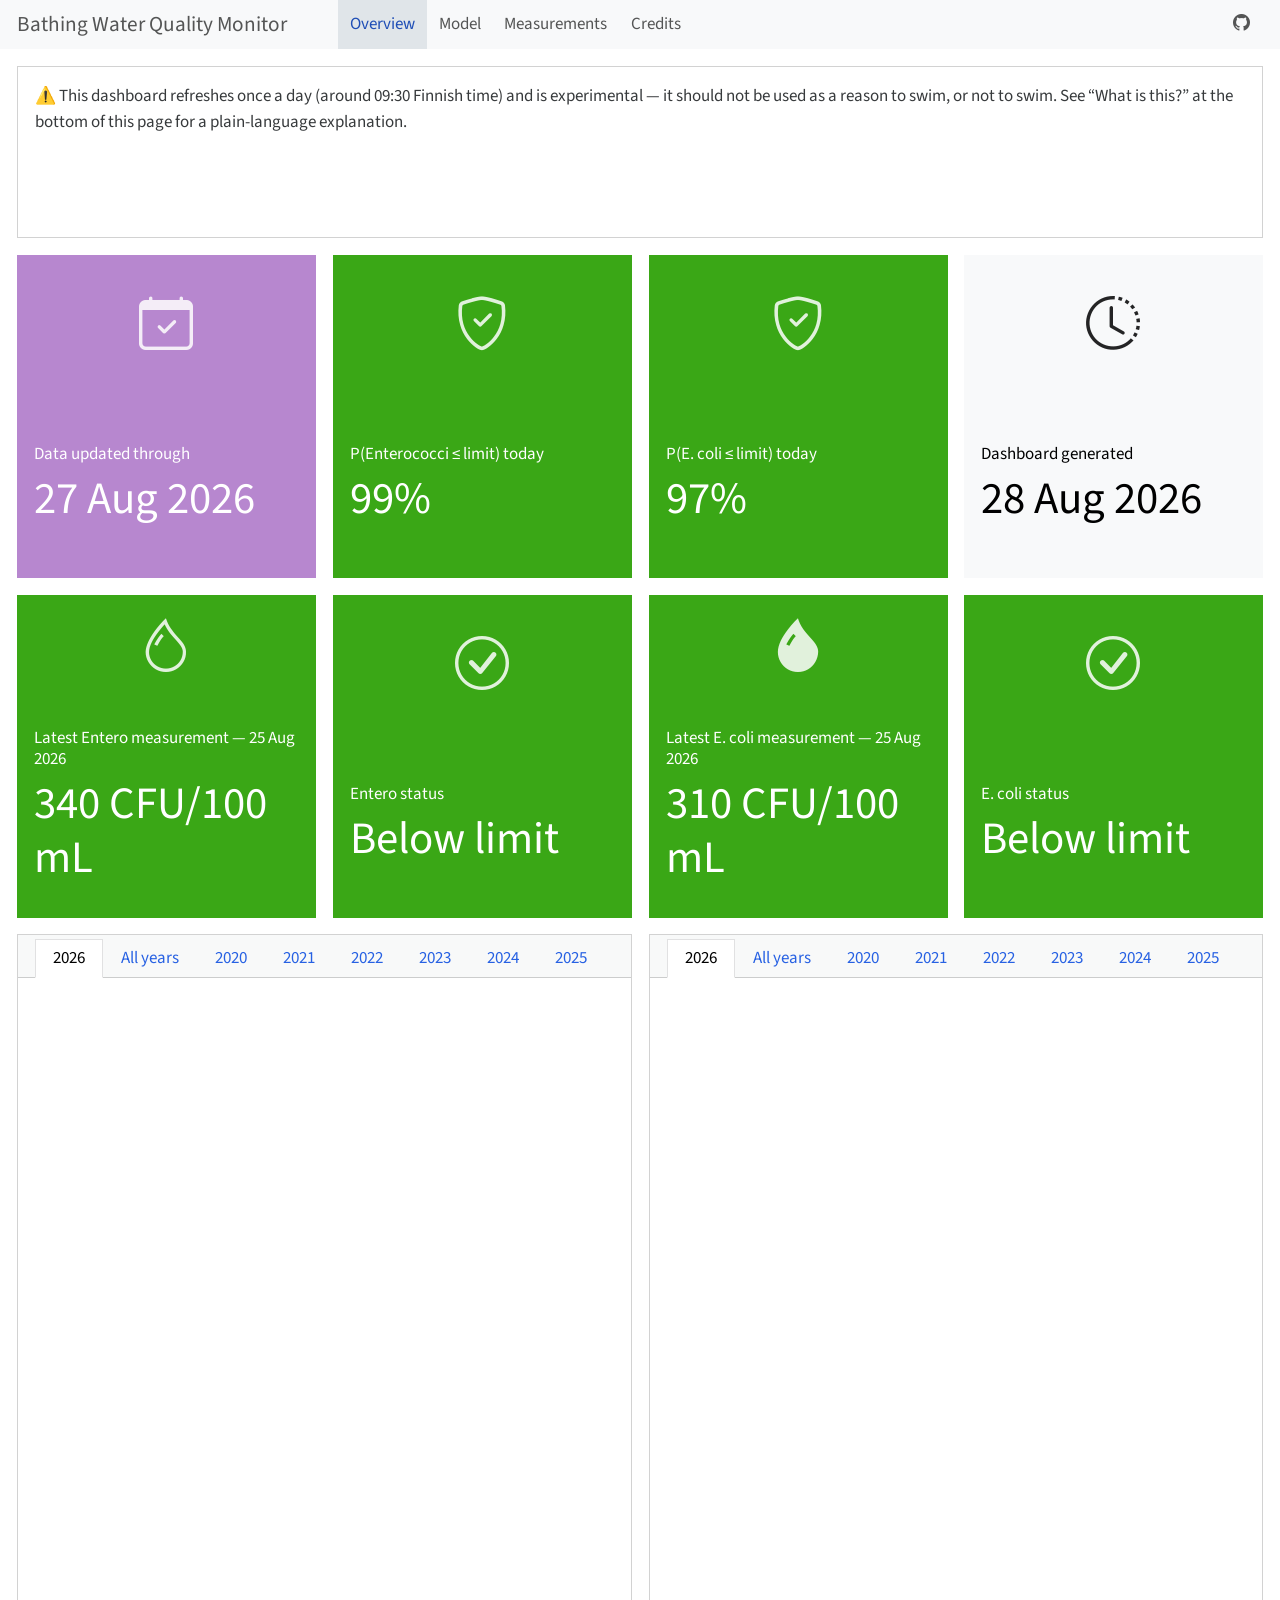
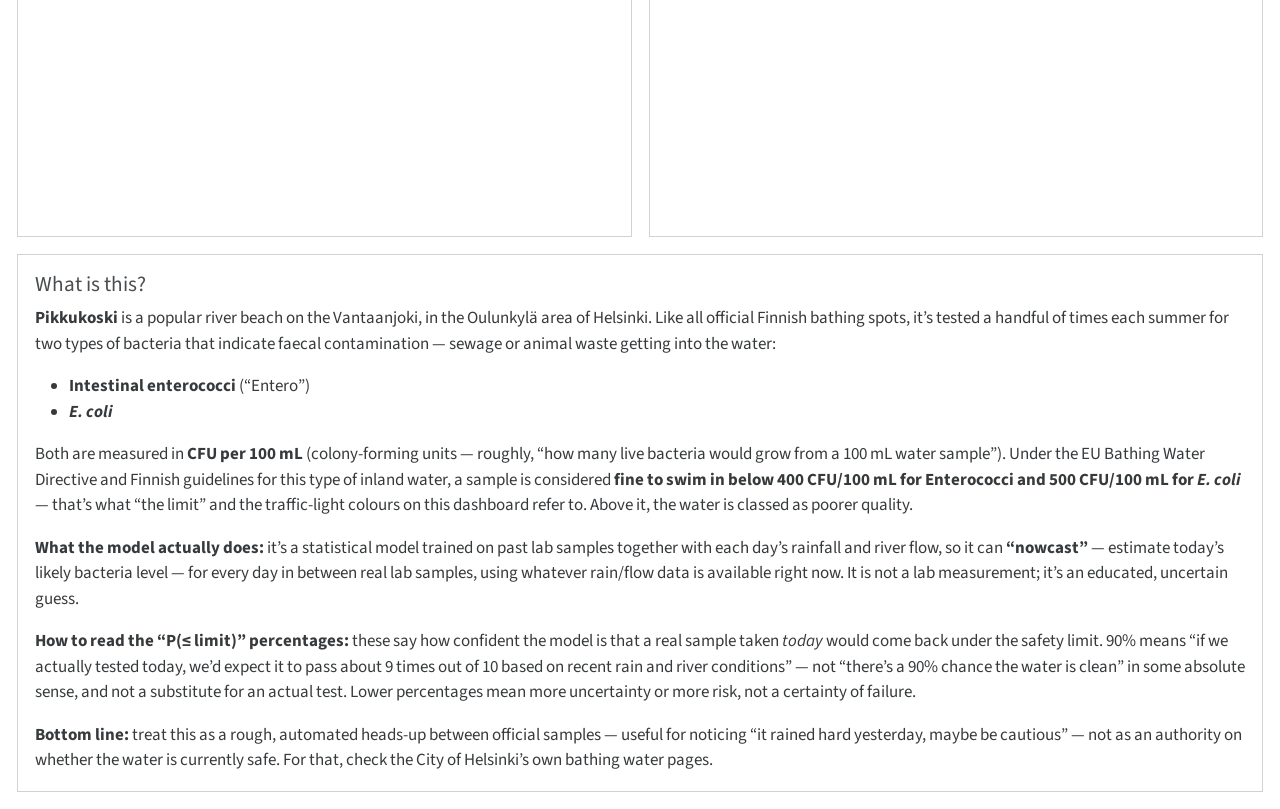
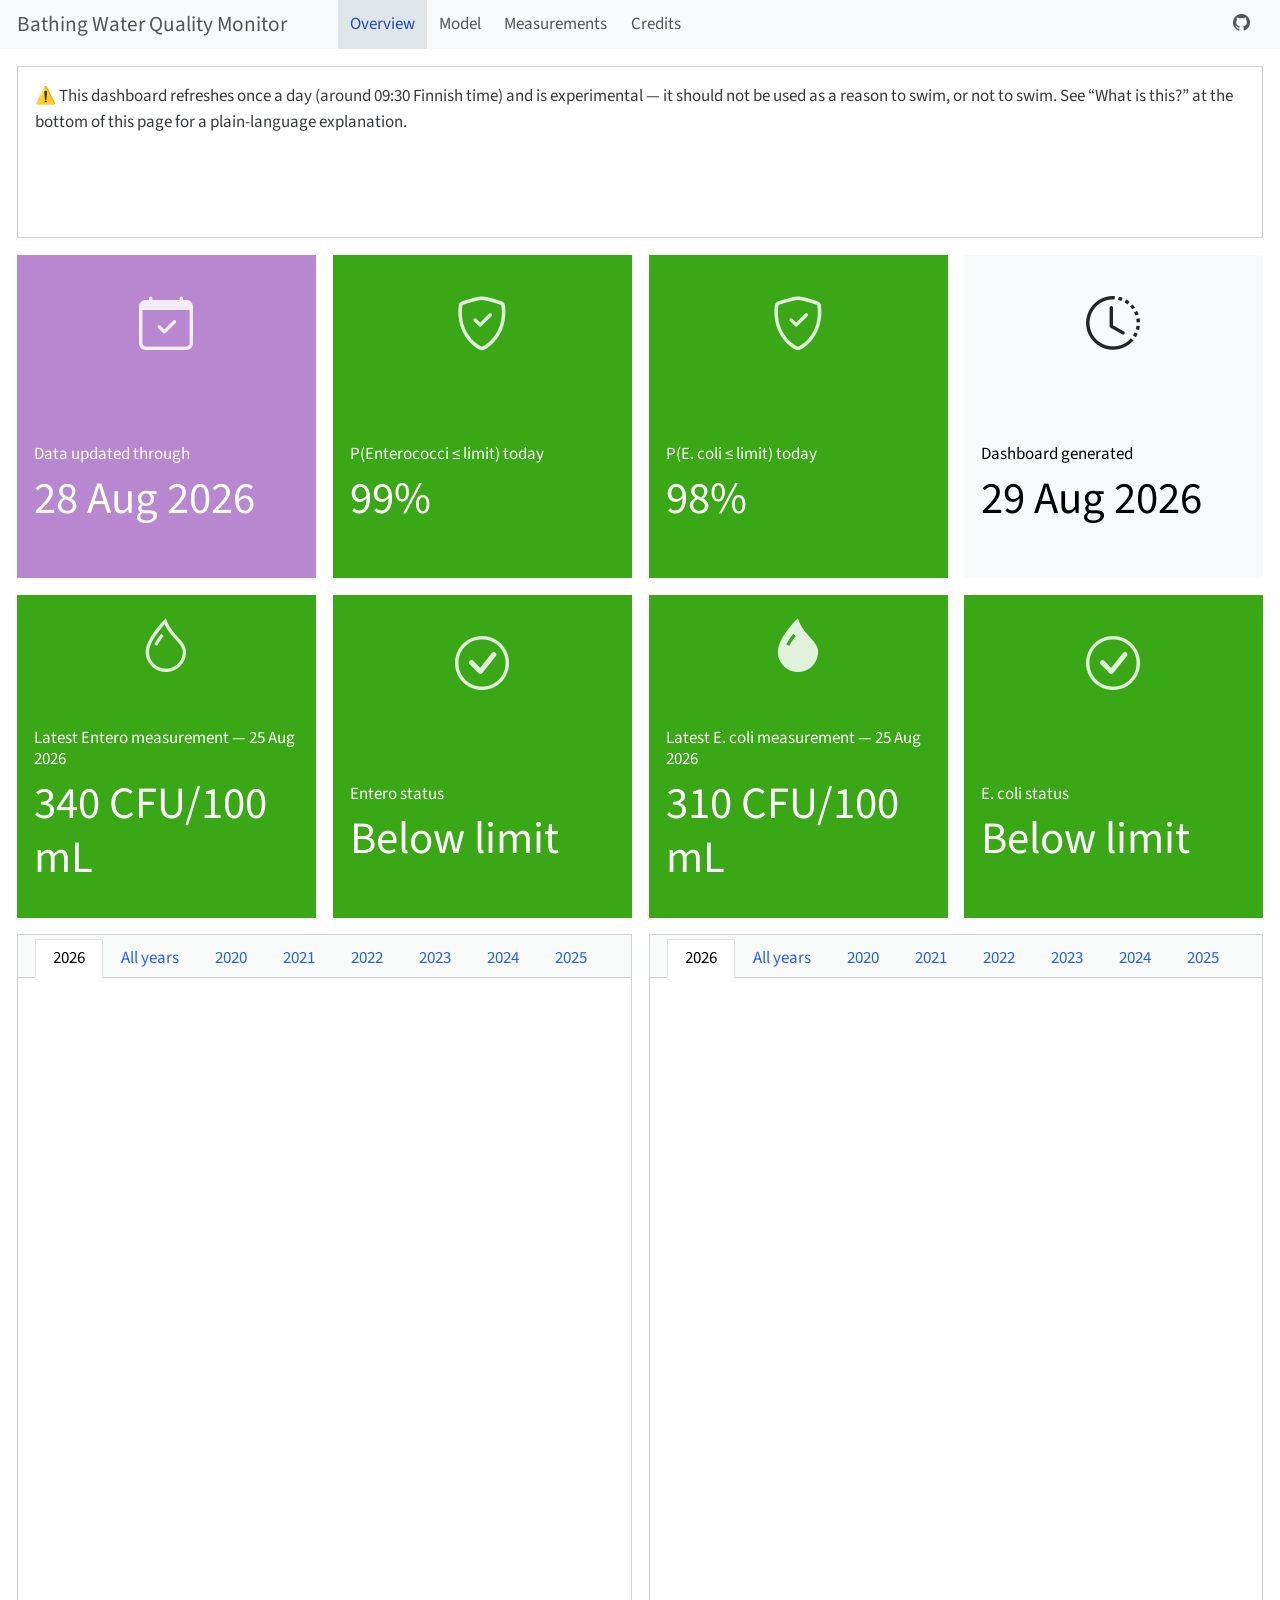
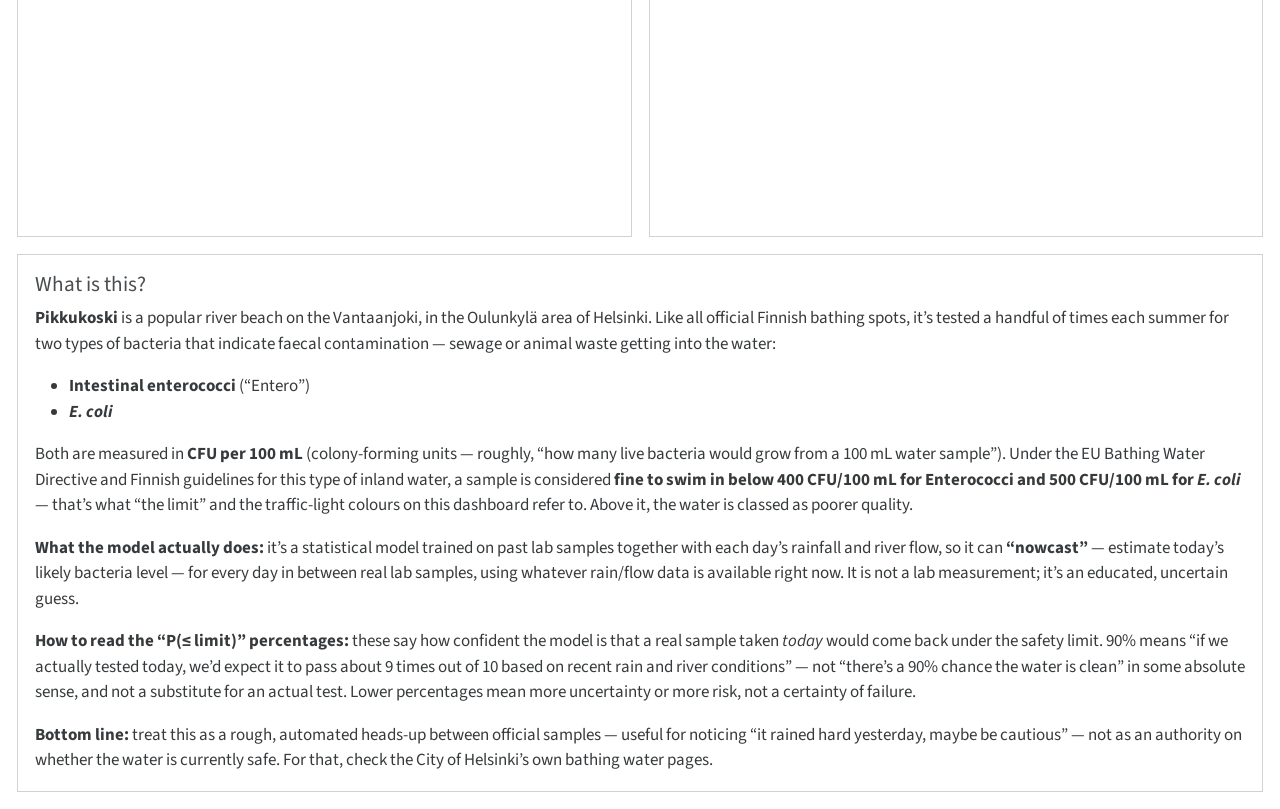
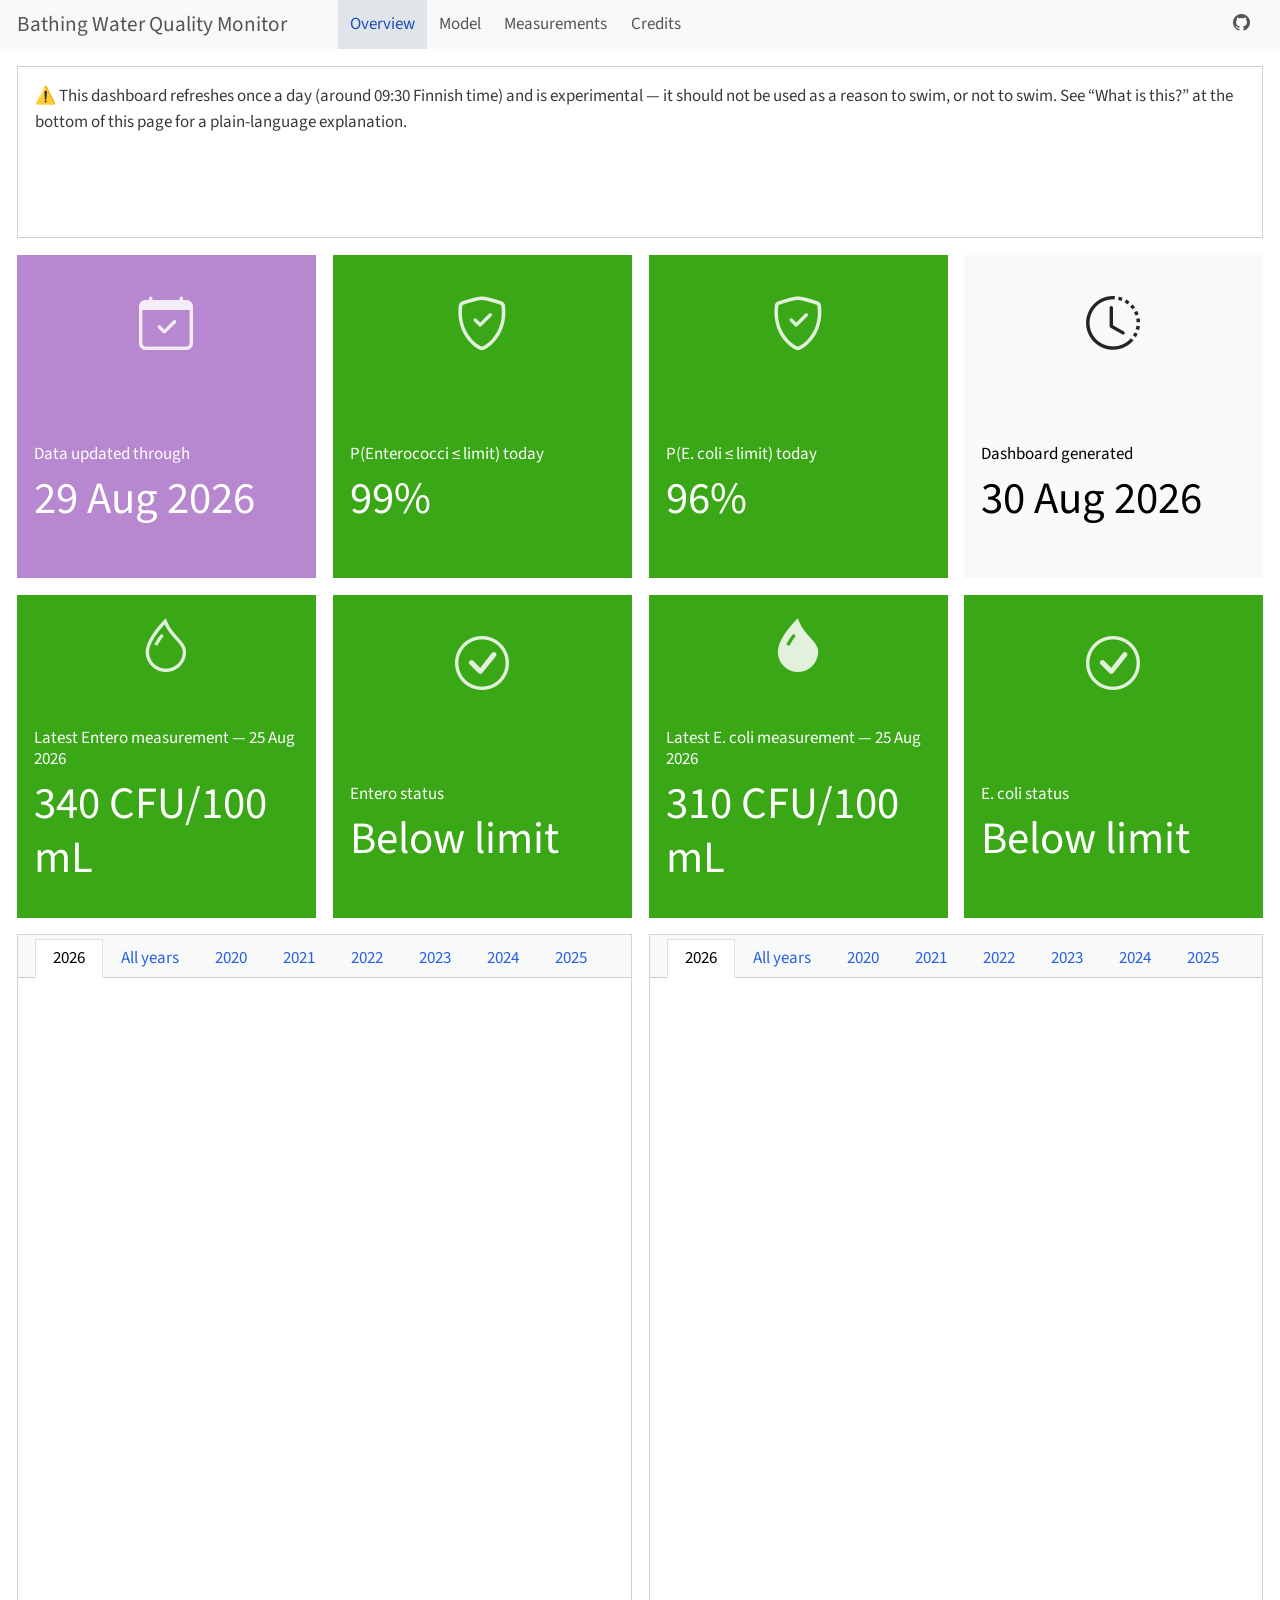
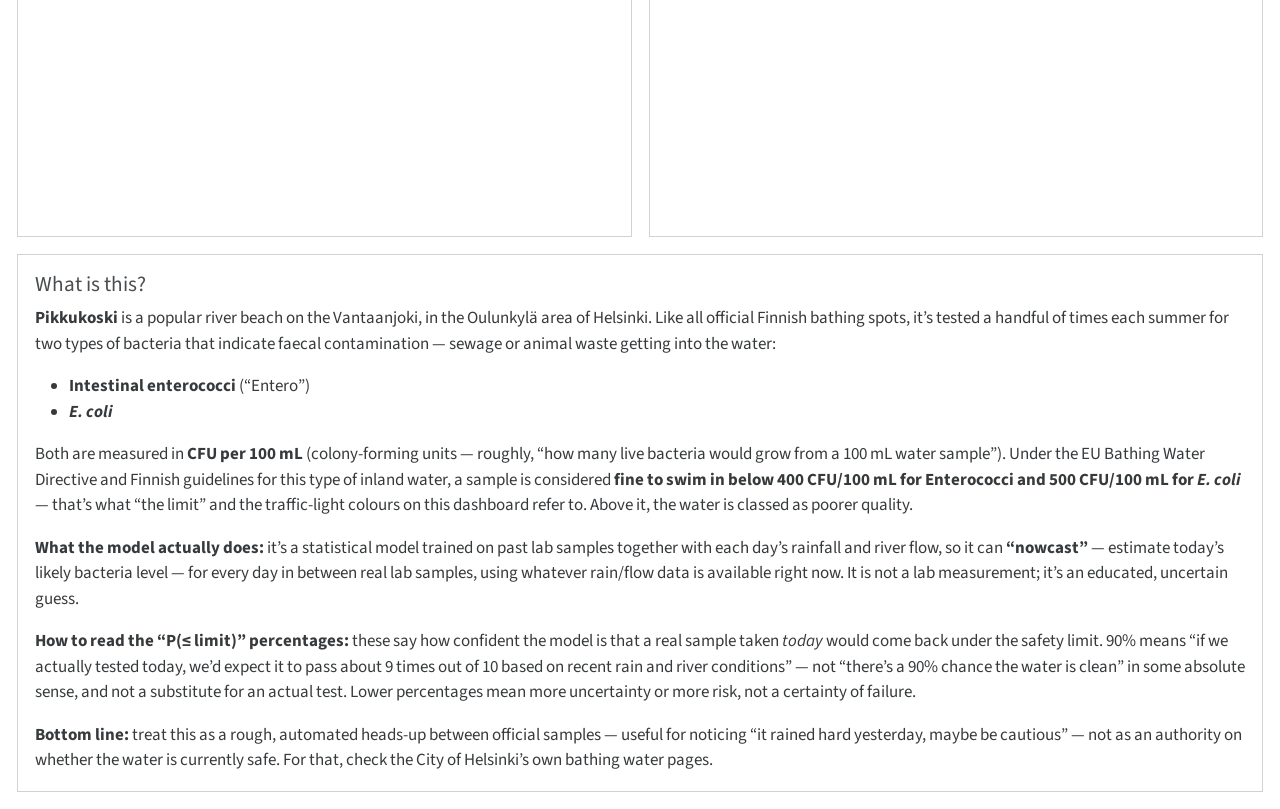
